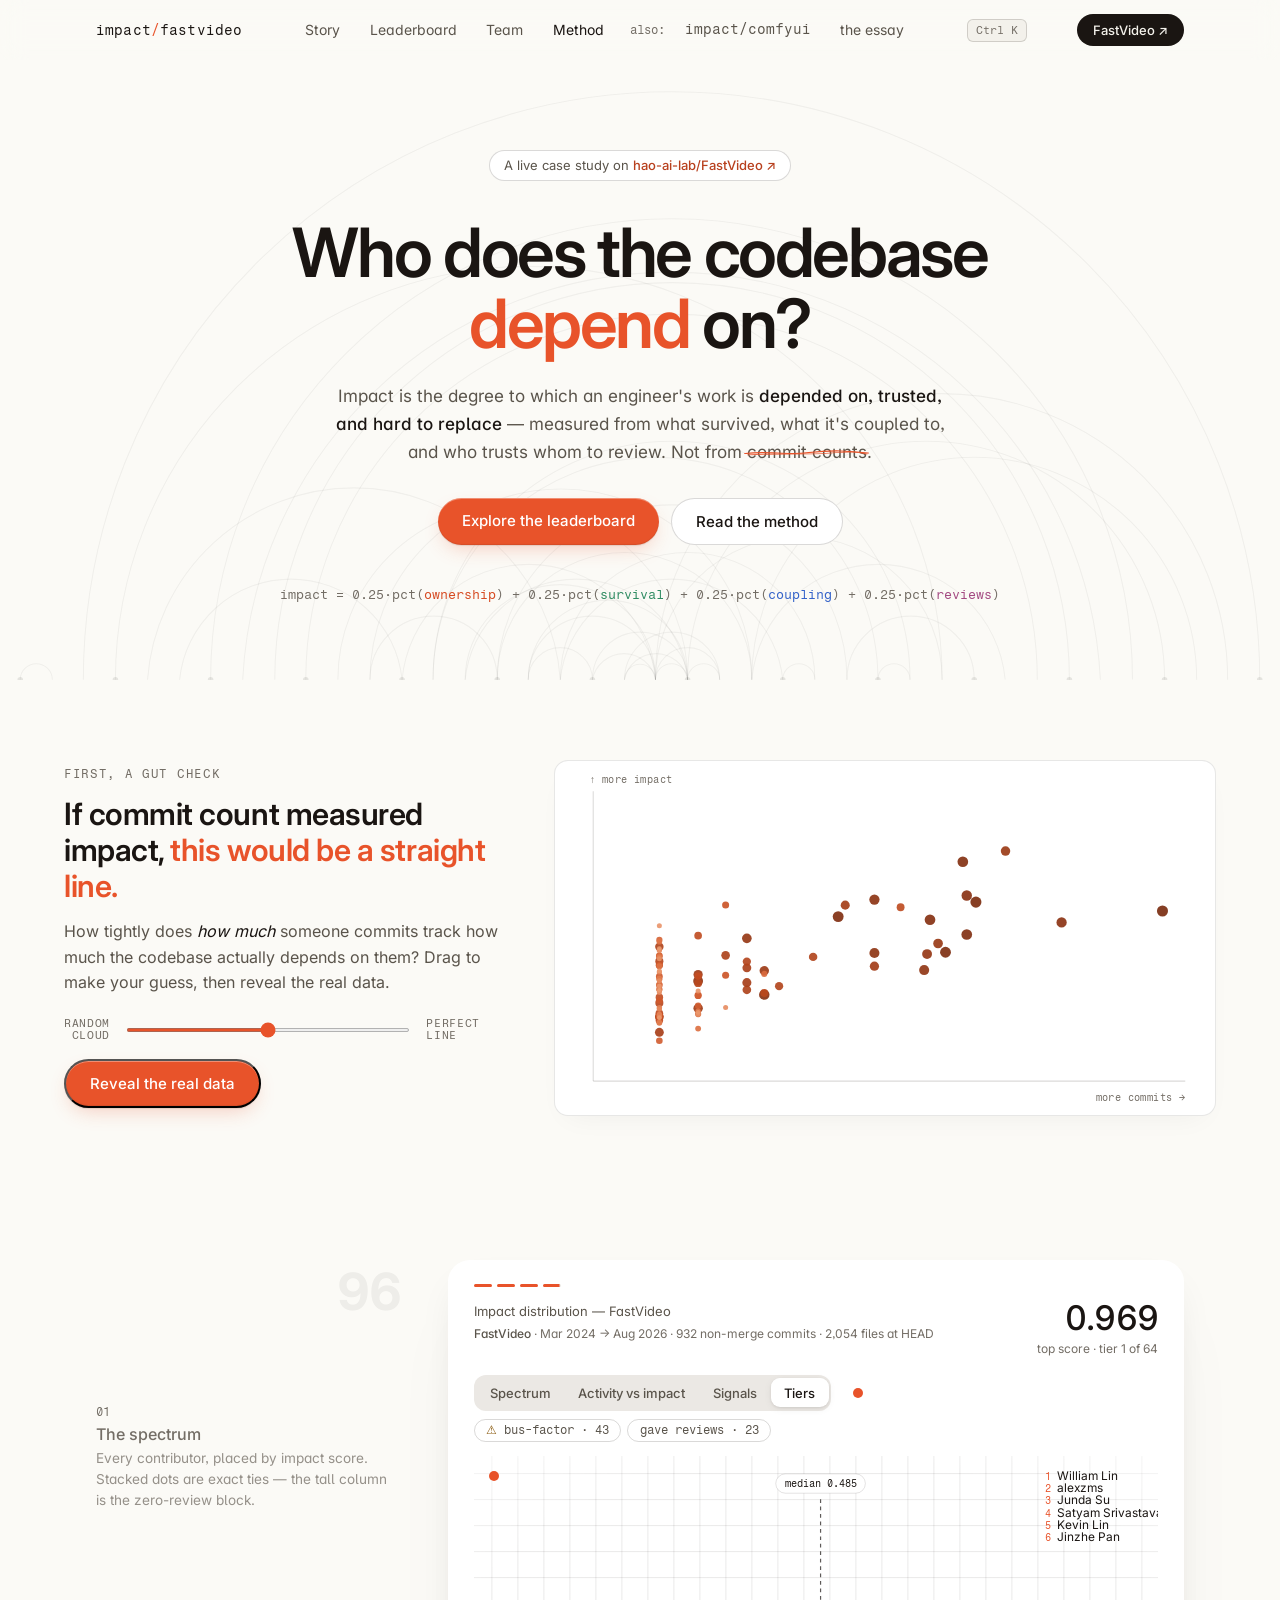
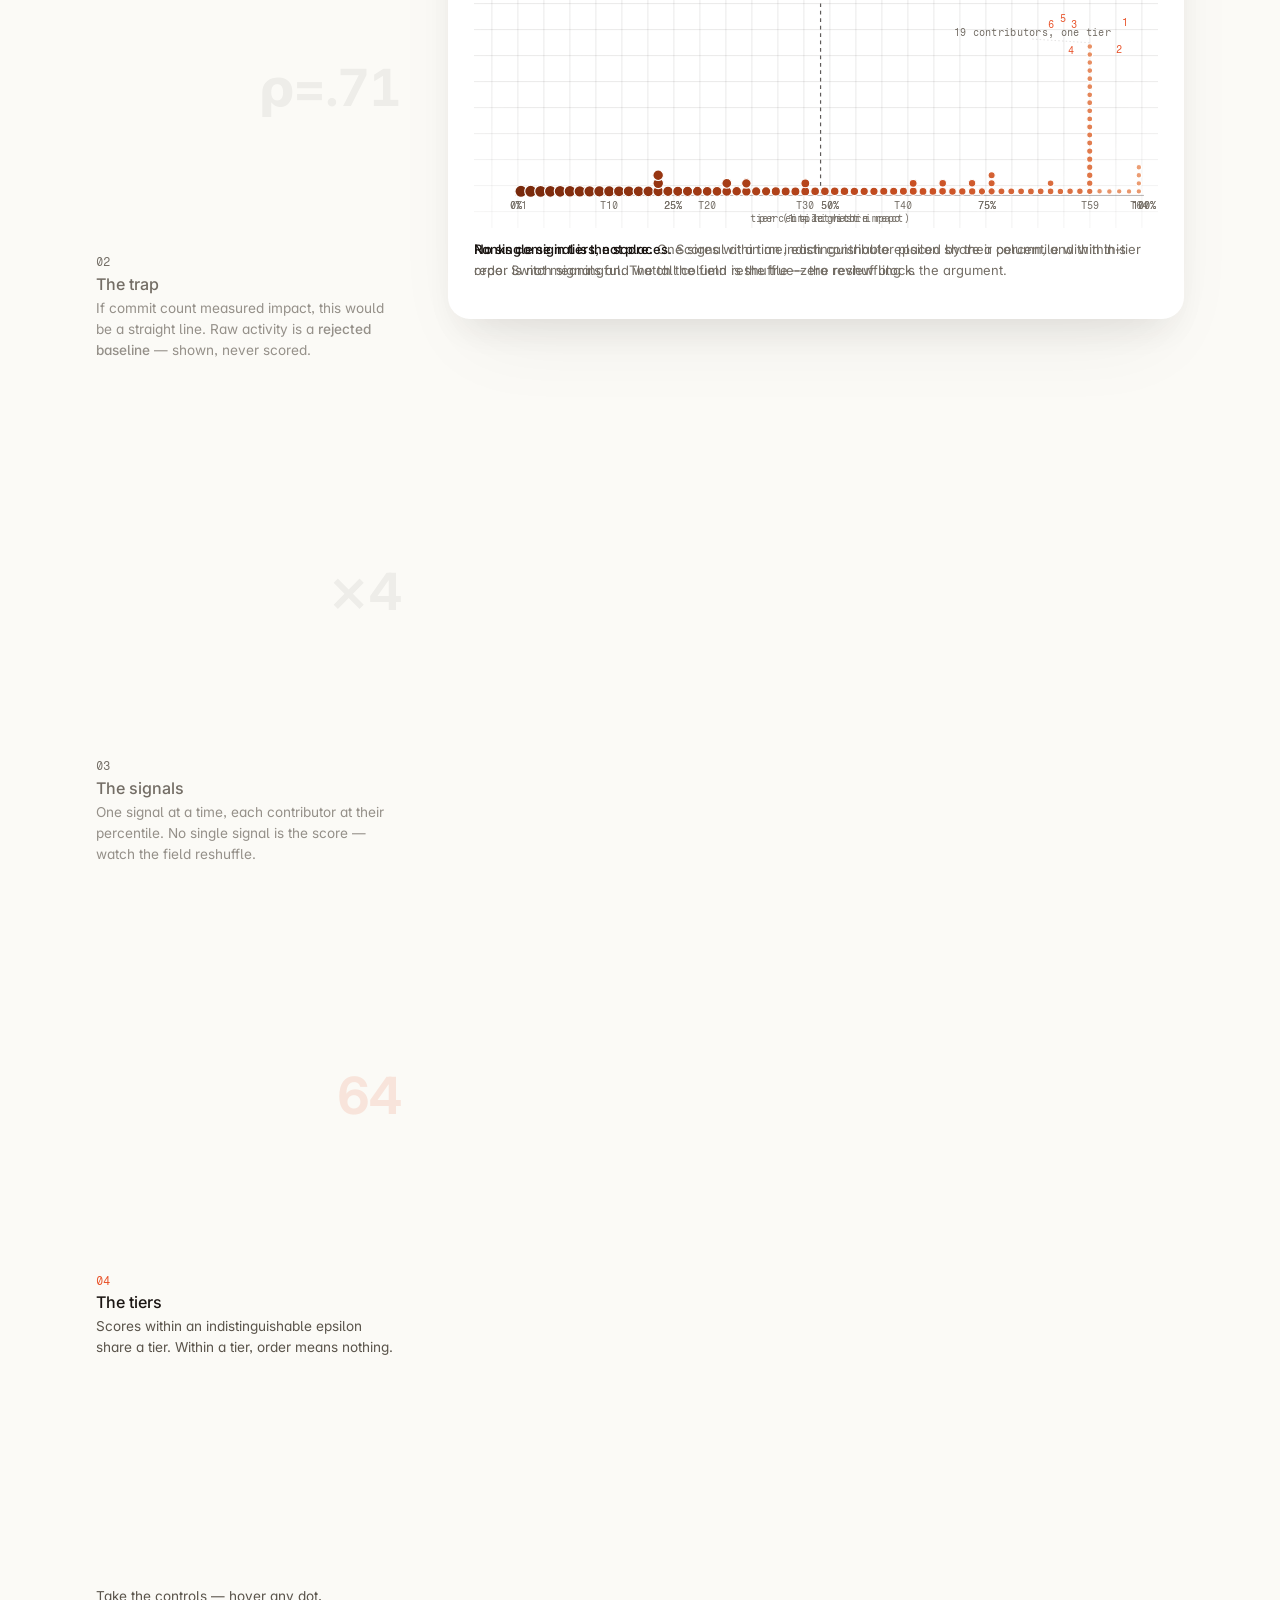
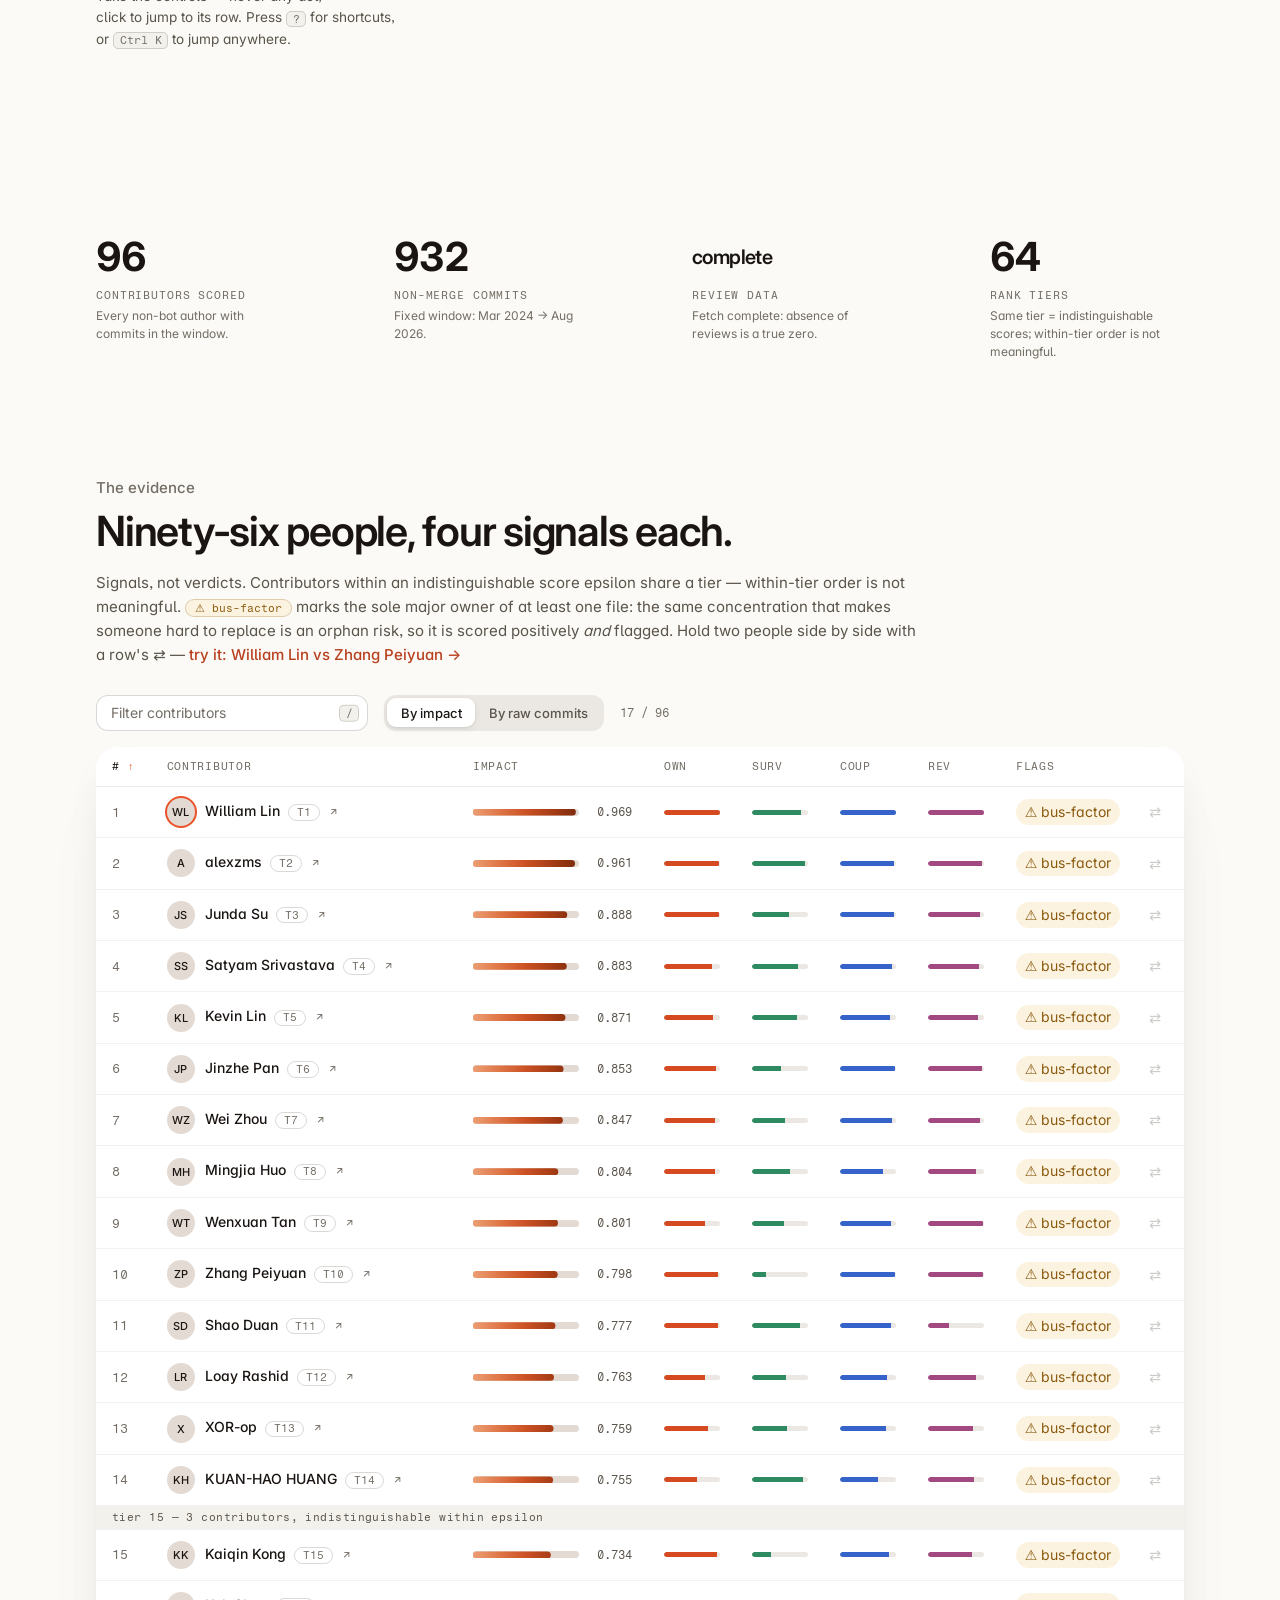
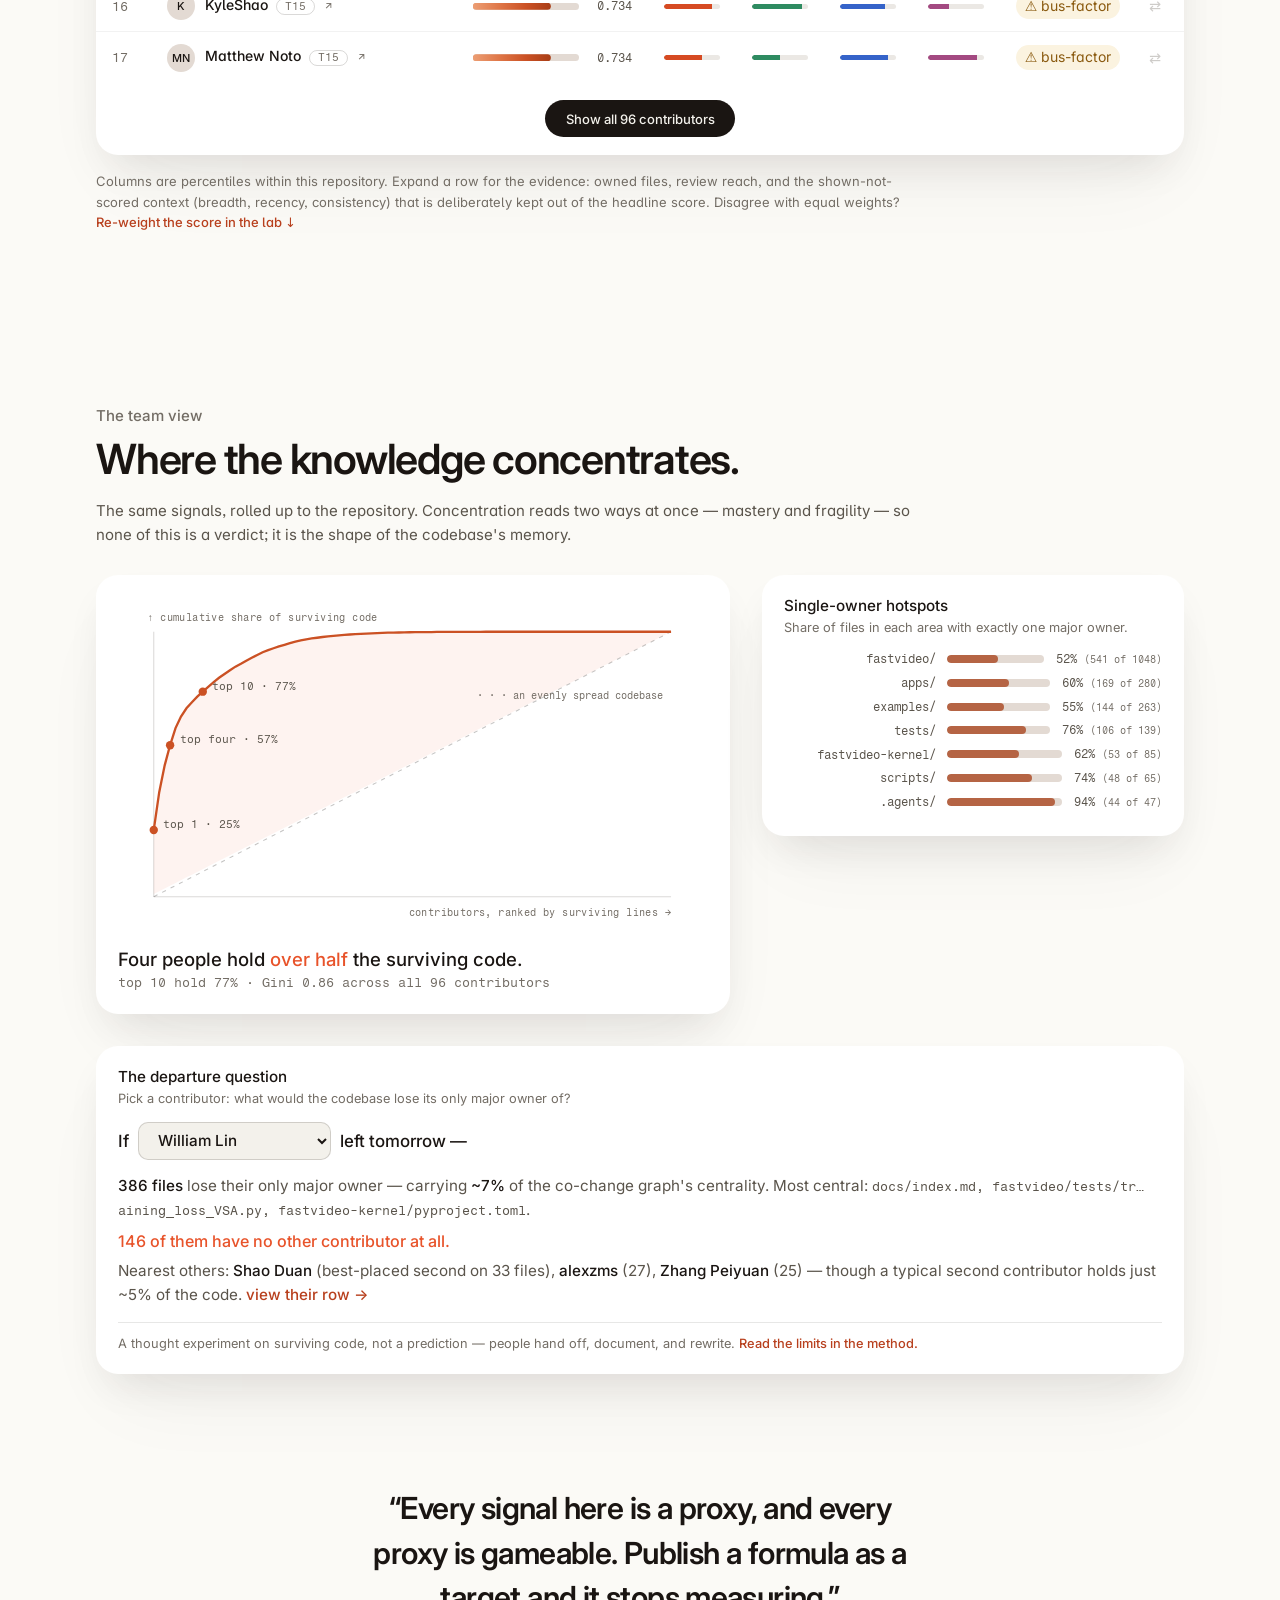
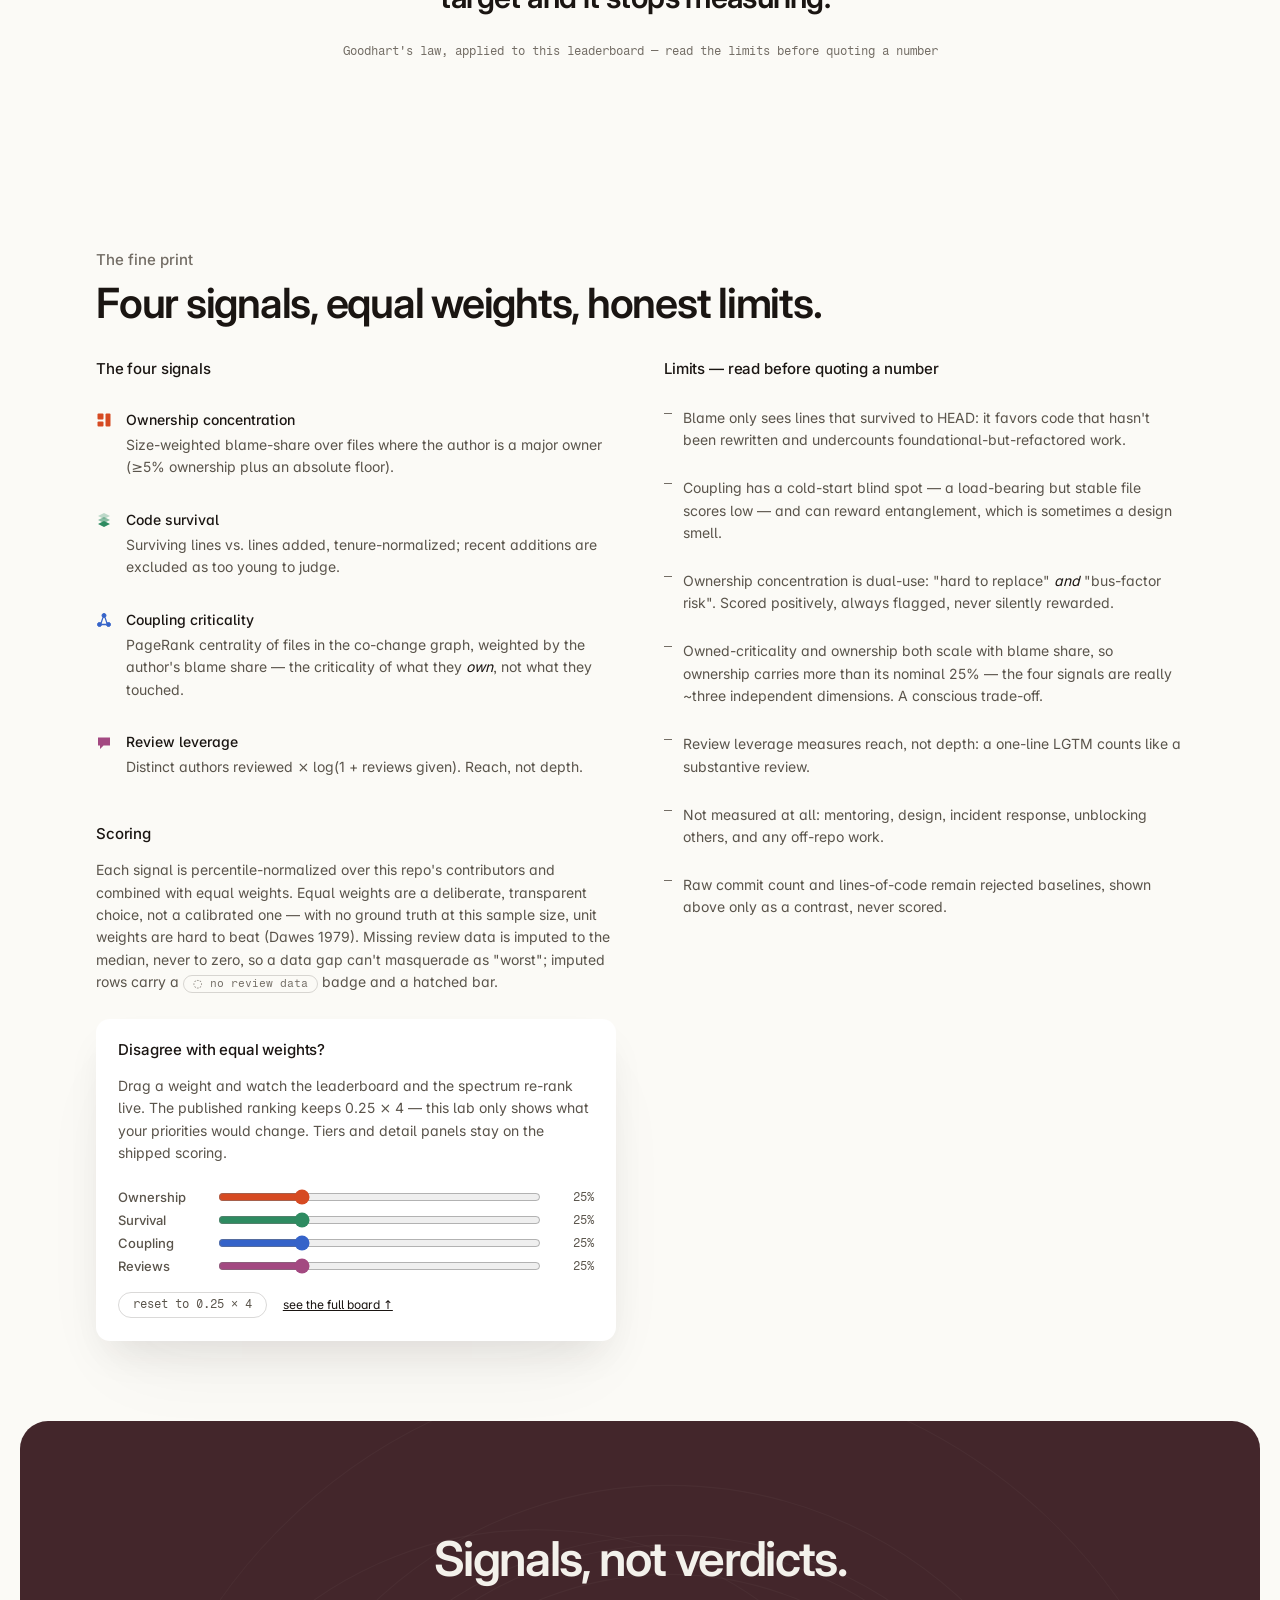
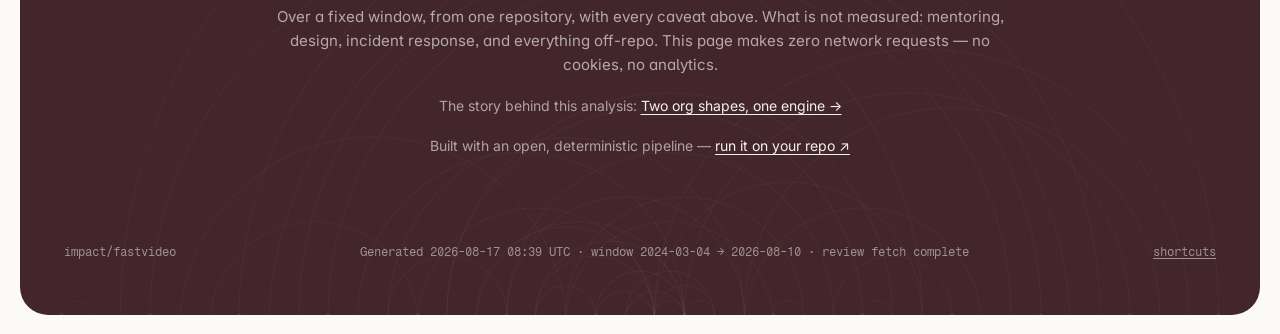
==== docs/index.html @ c4386c2b "chore: weekly data refresh (2026-08-17)" ====
<!doctype html>
<html lang="en">
<head>
<meta charset="utf-8">
<meta name="viewport" content="width=device-width, initial-scale=1">
<meta name="color-scheme" content="light">
<meta name="theme-color" content="#FCFCFC">
<meta name="description" content="Who does FastVideo depend on? An engineering-impact leaderboard built from code survival, ownership, co-change coupling, and review leverage — not commit counts.">
<meta property="og:title" content="Who does FastVideo depend on?">
<meta property="og:description" content="96 FastVideo contributors ranked by impact — what survived, what it's coupled to, and who trusts whom to review. Not commit counts.">
<meta property="og:type" content="website">
<meta property="og:image" content="https://sbui056.github.io/engineering-metrics/og.png">
<meta property="og:image:width" content="1200">
<meta property="og:image:height" content="630">
<meta name="twitter:card" content="summary_large_image">
<link rel="icon" href="data:image/svg+xml,%3Csvg xmlns='http://www.w3.org/2000/svg' viewBox='0 0 32 32'%3E%3Crect width='32' height='32' rx='7' fill='%23FCFCFC'/%3E%3Ccircle cx='10' cy='20' r='3' fill='%23EC9E74'/%3E%3Ccircle cx='17' cy='16' r='4' fill='%23CB5124'/%3E%3Ccircle cx='24' cy='11' r='5' fill='%2378290C'/%3E%3C/svg%3E">
<title>Engineering Impact — FastVideo</title>
<style>
/* ------------------------------------------------------------------ tokens
   Art direction: a warm paper-white measurement instrument with one hot color
   and an editorial voice. Every surface/shadow/chart value below is either
   measured from the reference (workweave.dev, extracted via computed styles)
   or validator-passed (dataviz validate_palette.js):
   - signal categorical set on #FFFFFF: #D64A22 / #2E8B61 / #3563C9 / #A34981
     (ALL PASS, all-pairs CVD >= 18)
   - impact ramp (ordinal) on #FFFFFF: #EC9E74 -> #DF7647 -> #CB5124 ->
     #A63C15 -> #78290C (ALL PASS)
   Vermilion #E8532A is brand/status-of-argument only (pop word, scribble,
   page CTA, >=18px text); body-size links use #B8401E (>=4.5:1).
   Amber-brown #8A5A0F on #FBF3E0 is the reserved bus-factor status - always
   icon + label, never a series color. */
:root {
  --paper: #FBFAF6;
  --cream: #F3F1EB;
  --tert: #EBE8E4;
  --putty: #E3DAD3;
  --peach: #FDEDE6;
  --card: #FFFFFF;
  --espresso: #43262B;
  --ink: #1A1512;
  --ink-2: #5A544B;
  --ink-3: #736D65; /* 4.53:1 on cream, 4.90 on paper — AA on every surface it sits on (hover rows included) */
  --hair: rgba(26, 21, 18, 0.10);
  --hair-2: rgba(26, 21, 18, 0.16);
  --gridline: rgba(26, 21, 18, 0.09);
  --verm: #E8532A;
  --verm-deep: #C94420;
  --link: #B8401E;
  --own: #D64A22;
  --surv: #2E8B61;
  --coup: #3563C9;
  --rev: #A34981;
  --ramp: linear-gradient(90deg, #EC9E74, #DF7647, #CB5124, #A63C15, #78290C);
  --warn-ink: #8A5A0F;
  --warn-bg: #FBF3E0;
  --warn-line: rgba(138, 90, 15, 0.25);
  --display: "Inter Display", "Inter", system-ui, -apple-system, "Segoe UI", sans-serif;
  --ui: "Inter", system-ui, -apple-system, "Segoe UI", sans-serif;
  --mono: "Fragment Mono", ui-monospace, "SF Mono", Menlo, Consolas, monospace;
  --card-shadow: rgba(42, 31, 26, 0.10) 0 20px 40px -12px,
                 rgba(42, 31, 26, 0.06) 0 40px 80px -24px;
  --nav-h: 3.75rem;
  /* two motion registers: --swift for micro (hover/tooltip, <=200ms ease-out),
     --ease-expo/--ease-spring for narrative (reveals, morphs, 0.5-1s) */
  --ease: cubic-bezier(0.22, 1, 0.36, 1);
  --ease-expo: cubic-bezier(0.16, 1, 0.3, 1);
  --ease-spring: cubic-bezier(0.25, 1, 0.5, 1);
  --swift: 200ms cubic-bezier(0, 0, 0.2, 1);
  --r-md: 12px;
  --r-lg: 14px;
  --r-xl: 22px;
  --r-2xl: 28px;
}

/* real spring for --ease-spring where linear() is supported (Chrome 113+,
   Firefox 112+, Safari 17.2+): one gentle overshoot (~4%), settled by 60%.
   Generated from a damped spring (zeta 0.72). The token upgrade must happen
   inside @supports — a linear() fallback chain through var() would fail at
   computed-value time and reset to `initial`, not the previous value. */
@supports (transition-timing-function: linear(0, 1)) {
  :root {
    --ease-spring: linear(0, 0.1531 5%, 0.4376 10%, 0.6982 15%, 0.8803 20%,
        0.9835 25%, 1.0283 30%, 1.0384 35%, 1.0322 40%, 1.0212 45%,
        1.0113 50%, 1.0044 55%, 1);
  }
}

*, *::before, *::after { box-sizing: border-box; }
html { scroll-behavior: smooth; background: var(--paper); }
body {
  margin: 0;
  background: var(--paper);
  color: var(--ink);
  font: 400 1rem/1.6 var(--ui);
  /* character variants (tail l, single-storey a, curved r): de-default-Inter voice */
  font-feature-settings: "cv05" 1, "cv11" 1, "ss03" 1;
  -webkit-font-smoothing: antialiased;
  text-rendering: optimizeLegibility;
}
h1, h2, h3 { margin: 0; }
a { color: inherit; }
::selection { background: var(--peach); color: var(--ink); }
.sr-only {
  position: absolute; width: 1px; height: 1px; padding: 0; margin: -1px;
  overflow: hidden; clip-path: inset(50%); white-space: nowrap;
}
:focus-visible { outline: 2px solid var(--verm); outline-offset: 2px; border-radius: 3px; }
.espresso :focus-visible { outline-color: var(--cream); }
section { scroll-margin-top: calc(var(--nav-h) + 1rem); }
.nowrap { white-space: nowrap; }
.num-data { font-variant-numeric: tabular-nums; }

.skip {
  position: absolute; left: 1rem; top: 0.75rem; z-index: 100;
  background: var(--ink); color: var(--cream); text-decoration: none;
  font: 500 0.8125rem var(--ui); padding: 0.5rem 1rem; border-radius: 99px;
  transform: translateY(-4.75rem); transition: transform var(--swift);
}
.skip:focus { transform: translateY(0); }
.noscript { max-width: 72rem; margin: 2rem auto; padding: 0 2rem; color: var(--ink-2); }

/* structure felt, not seen: no page frame, no section divider lines —
   separation is spacing alone. The page is one continuous sheet: a fixed
   full-viewport atmosphere (very large, very soft warm washes) sits behind
   everything, so the warmth flows through section boundaries instead of
   belonging to bands. */
body::before {
  content: ""; position: fixed; inset: 0; z-index: -1; pointer-events: none;
  background-image:
    radial-gradient(ellipse 90% 62% at 50% -8%,
      rgba(236, 158, 116, 0.12), rgba(236, 158, 116, 0.04) 52%, transparent 76%),
    radial-gradient(ellipse 70% 55% at 88% 62%,
      rgba(243, 241, 235, 0.85), transparent 70%),
    radial-gradient(ellipse 60% 45% at 6% 96%,
      rgba(227, 218, 211, 0.35), transparent 72%);
}
.nav-inner, .hero-inner, .story-grid, .cells, .section, .quote-inner, .espresso-inner {
  max-width: 72rem; margin: 0 auto;
}

/* reveal system: armed only when JS runs (html.js), killed by reduced motion */
html.js [data-reveal] {
  opacity: 0; transform: translateY(14px);
  transition: opacity 0.5s var(--ease-expo), transform 0.5s var(--ease-expo);
  transition-delay: var(--d, 0ms);
}
html.js [data-reveal].in { opacity: 1; transform: none; }
/* element was already deep in view when its reveal fired (fast scroll or an
   anchor jump): appear near-instantly instead of making the reader wait */
html.js [data-reveal].in-fast { transition-duration: 0.18s; transition-delay: 0ms; }

/* the footer's conversion line: the site links its own engine */
.espresso-run { margin: 1.1rem 0 0; font: 400 0.875rem/1.6 var(--ui); color: rgba(243, 241, 235, 0.62); }
.espresso-run a { color: var(--cream); text-decoration: underline; text-underline-offset: 3px; }
.espresso-run a:hover { color: #fff; }

/* ------------------------------------------------------------- prologue
   The guess beat: a compact gut-check between hero and story (6.7 demoted it
   from a full-screen gate — hero first). Lineless: no border, no wash of its
   own; it sits in the page atmosphere. Desktop is a two-column instrument
   panel (copy + controls left, chart right); phones stack copy → chart →
   controls so the Reveal always sits with the chart it drives. */
.prologue[hidden] { display: none; } /* display rule below must not defeat [hidden] */
.prologue { padding: 5rem 2rem 4rem; }
.prologue-inner {
  max-width: 72rem; margin: 0 auto;
  display: grid; grid-template-columns: minmax(19rem, 2fr) 3fr;
  grid-template-areas: "copy chart" "play chart";
  column-gap: 3rem; row-gap: 1.4rem; align-items: center;
}
.prologue-copy {
  grid-area: copy; align-self: end;
  display: flex; flex-direction: column; gap: 1rem;
}
.prologue-play {
  grid-area: play; align-self: start;
  display: flex; flex-direction: column; gap: 1rem; align-items: flex-start;
}
.prologue-kicker {
  margin: 0; font: 500 0.75rem/1 var(--mono);
  letter-spacing: 0.14em; text-transform: uppercase; color: var(--ink-3);
}
.prologue-title {
  margin: 0; max-width: 22ch;
  font: 600 clamp(1.6rem, 2.4vw, 2.15rem)/1.16 var(--display);
  letter-spacing: -0.015em; color: var(--ink);
}
.prologue-title-em { color: var(--verm); }
.prologue-q {
  margin: 0; max-width: 34rem;
  font: 400 1rem/1.6 var(--ui); color: var(--ink-2);
}
.prologue-q em { font-style: italic; color: var(--ink); }
.prologue-svg {
  grid-area: chart; width: 100%;
  background: var(--card); border: 1px solid var(--hair);
  border-radius: var(--r-lg); padding: 0.5rem 0.5rem 0.25rem;
  box-shadow: rgba(42, 31, 26, 0.06) 0 12px 28px -14px;
}
.prologue-svg svg { display: block; width: 100%; height: auto; }
.prologue-svg .prologue-axis { stroke: var(--hair-2); stroke-width: 1; }
.prologue-svg .prologue-axlab {
  fill: var(--ink-3); font: 500 10px var(--mono); letter-spacing: 0.04em;
}
.prologue-svg g.prologue-dot { transform: translate(0, 0); }
.prologue-svg.prologue-live g.prologue-dot {
  transition: transform 160ms var(--ease-spring);
}
.prologue-svg g.prologue-dot circle { opacity: 0.9; }
.prologue-controls[hidden] { display: none; }
.prologue-controls {
  display: flex; align-items: center; gap: 0.9rem;
  width: 100%; max-width: 26rem;
}
.prologue-controls.done { opacity: 0.5; }
.prologue-cap {
  flex: 0 0 auto; font: 500 0.6875rem/1.05 var(--mono);
  text-transform: uppercase; letter-spacing: 0.06em; color: var(--ink-3);
}
.prologue-cap-l { text-align: right; }
.prologue-cap-r { text-align: left; }
#prologue-range { flex: 1 1 auto; accent-color: var(--verm); height: 4px; cursor: pointer; }
.prologue-actions { margin-top: 0.1rem; }
/* .pill sets display:inline-block, which would defeat the [hidden] UA rule
   when the reveal button is dismissed — restore it explicitly */
#prologue-reveal[hidden] { display: none; }
.prologue-result[hidden] { display: none; }
.prologue-result {
  display: flex; flex-direction: column; align-items: flex-start; gap: 0.9rem;
  margin-top: 0.2rem; animation: prologue-fade 0.55s var(--ease-expo) both;
}
@keyframes prologue-fade {
  from { opacity: 0; transform: translateY(10px); }
  to { opacity: 1; transform: none; }
}
.prologue-readout { margin: 0; font: 500 1rem var(--mono); color: var(--ink); }
.prologue-verdict {
  margin: 0; max-width: 36rem;
  font: 400 1rem/1.62 var(--ui); color: var(--ink-2);
}
.prologue-verdict strong { color: var(--ink); font-weight: 600; }
/* under 64rem the panel stacks: copy → chart → play, centered */
@media (max-width: 64rem) {
  .prologue { padding: 3.5rem 1.25rem 3rem; }
  .prologue-inner {
    grid-template-columns: minmax(0, 1fr);
    grid-template-areas: "copy" "chart" "play";
    row-gap: 1.15rem;
  }
  .prologue-copy, .prologue-play { align-self: auto; align-items: center; text-align: center; }
  .prologue-result { align-items: center; text-align: center; }
  .prologue-controls { margin: 0 auto; max-width: 32rem; }
}
@media (max-width: 560px) {
  .prologue-cap { display: none; } /* the slider alone reads fine on phones */
}

/* ------------------------------------------------------- scroll progress
   Hairline reading gauge pinned above the nav. Scroll-linked, not animated:
   CSS scroll-timeline where supported, the app.js fallback elsewhere
   (Firefox stable still flags scroll-driven animations). Invisible at
   scaleX(0) under no-JS + no-support, under reduced motion (convention:
   scroll-scrubbed effects switch off), and in print. */
.scroll-progress {
  position: fixed; top: 0; left: 0; right: 0; height: 2px;
  z-index: 41; pointer-events: none;
}
.scroll-progress i {
  display: block; height: 100%; background: var(--verm);
  transform: scaleX(0); transform-origin: 0 50%;
}
@media (prefers-reduced-motion: no-preference) {
  @supports (animation-timeline: scroll()) {
    .scroll-progress i {
      animation: sp-grow linear both;
      animation-timeline: scroll(root);
    }
  }
}
@keyframes sp-grow { from { transform: scaleX(0); } to { transform: scaleX(1); } }

/* ------------------------------------------------------------------- nav */
.nav {
  position: sticky; top: 0; z-index: 40;
  background: rgba(251, 250, 246, 0.82);
  backdrop-filter: blur(12px);
  -webkit-backdrop-filter: blur(12px);
  /* flat nav (Claude/Clay): no border — elevation arrives only on scroll */
  transition: box-shadow 0.25s var(--ease);
}
/* hairline lives in the shadow, not a border — a real border would add 1px
   of nav height mid-scroll and shift everything below it */
.nav.scrolled {
  box-shadow: 0 1px 0 var(--hair),
              rgba(42, 31, 26, 0.07) 0 6px 16px -8px;
}
.nav-inner {
  padding: 0 2rem; height: var(--nav-h);
  display: flex; align-items: center; justify-content: space-between; gap: 1rem;
}
.wordmark {
  font: 400 0.875rem var(--mono); color: var(--ink);
  text-decoration: none; letter-spacing: 0.01em;
}
.wordmark-sep { color: var(--verm); }
.nav-links { display: flex; gap: 0.25rem; align-items: center; }
/* sibling deployments of the same engine ("also: impact/<repo>") */
.nav-sib-wrap {
  font: 500 0.72rem var(--mono); color: var(--ink-3);
  margin-left: 0.6rem; white-space: nowrap;
}
.nav-sib { color: var(--link); text-decoration: none; }
.nav-sib:hover { text-decoration: underline; }
.nav-links a {
  font-size: 0.875rem; color: var(--ink-2); text-decoration: none;
  padding: 0.4rem 0.8rem; border-radius: 99px;
  transition: color var(--swift), background-color var(--swift);
}
.nav-links a:hover { color: var(--ink); background: var(--cream); }
.nav-links a.active { color: var(--ink); }
/* the nav recedes once the page is moving: secondary links dim so content
   leads; hover and the scroll-spy active state restore full ink */
.nav.scrolled .nav-links a { color: var(--ink-3); }
.nav.scrolled .nav-links a:hover,
.nav.scrolled .nav-links a:focus-visible,
.nav.scrolled .nav-links a.active { color: var(--ink); }
.nav-pill {
  font: 500 0.8125rem var(--ui); color: var(--cream); background: var(--ink);
  text-decoration: none; border-radius: 99px; padding: 0.5rem 1rem;
  transition: transform var(--swift), background-color var(--swift);
}
.nav-pill:hover { background: #000; transform: translateY(-1px); }
.nav-pill:active { transform: translateY(0) scale(0.98); }
/* command-palette affordance (unhidden by JS, which also sets ⌘K vs Ctrl K) */
.nav-kbd {
  all: unset; box-sizing: border-box; cursor: pointer; flex-shrink: 0;
  font: 400 0.6875rem var(--mono); color: var(--ink-3);
  border: 1px solid var(--hair-2); border-radius: 6px;
  background: var(--cream); padding: 0.25rem 0.5rem;
  transition: color var(--swift), border-color var(--swift), transform var(--swift);
}
.nav-kbd:hover { color: var(--ink); border-color: var(--ink-3); }
.nav-kbd:active { transform: scale(0.96); }
.nav-kbd:focus-visible { outline: 2px solid var(--verm); outline-offset: 2px; }
.nav-kbd[hidden] { display: none; }

/* ------------------------------------------------------------------ hero */
.hero { position: relative; overflow: hidden; }
.hero-arcs {
  position: absolute; inset: 0; width: 100%; height: 100%;
  color: var(--ink); opacity: 0.8; pointer-events: none;
}
/* the guilloche draws itself: pathLength=1 set at build, staggered per path */
@keyframes arc-draw { to { stroke-dashoffset: 0; } }
.hero-arcs path, .espresso-arcs path {
  stroke-dasharray: 1; stroke-dashoffset: 1;
  animation: arc-draw 1.6s var(--ease) forwards;
  animation-delay: calc(var(--i, 0) * 45ms);
}
/* the finale: with JS, the footer arcs are scrubbed by scroll — the co-change
   graph converges as "Signals, not verdicts" enters (finaleScrub in app.js;
   CSS animation-timeline was tried and freezes at its range end in Chrome,
   so the scrub is a rAF handler). Without JS, the time-based draw stays. */
html.js .espresso-arcs path { animation: none; }
.hero-inner {
  position: relative; text-align: center;
  padding: clamp(4rem, 10svh, 6.5rem) 2rem 4.5rem;
}
.announce {
  display: inline-flex; align-items: center;
  font: 400 0.8125rem var(--ui); color: var(--ink-2); text-decoration: none;
  background: var(--card); border: 1px solid var(--hair-2); border-radius: 99px;
  padding: 0.4rem 0.9rem; margin-bottom: 2.25rem;
  transition: border-color var(--swift), transform var(--swift);
}
.announce b { color: var(--link); font-weight: 500; }
.announce:hover { border-color: var(--verm); transform: translateY(-1px); }
h1 {
  font: 600 clamp(2.7rem, 5.8vw, 4.25rem)/1.04 var(--display);
  letter-spacing: -0.035em; max-width: 19ch; margin: 0 auto;
}
h1 em { font-style: normal; color: var(--verm); }
.hero-sub {
  max-width: 39rem; margin: 1.5rem auto 0;
  font-size: 1.0625rem; line-height: 1.65; color: var(--ink-2);
}
.hero-sub strong { color: var(--ink); font-weight: 500; }
.strike { position: relative; white-space: nowrap; }
/* the scribble band is sized so its strokes (y 6–16 of the 0–20 viewBox)
   cross the x-height middle — a strike-through, not a botched underline */
.strike svg { position: absolute; left: -3%; top: 30%; width: 106%; height: 46%; overflow: visible; }
.strike path {
  fill: none; stroke: var(--verm); stroke-linecap: round;
}
.strike-a { stroke-width: 2.4; }
.strike-b { stroke-width: 1.8; opacity: 0.85; }
html.js .strike path {
  stroke-dasharray: 120; stroke-dashoffset: 120;
  transition: stroke-dashoffset 0.6s var(--ease) 0.5s;
}
html.js .in .strike path, html.js .strike.drawn path { stroke-dashoffset: 0; }
.hero-ctas { display: flex; gap: 0.75rem; justify-content: center; margin-top: 2rem; }
.pill {
  display: inline-block; font: 500 0.9375rem var(--ui); text-decoration: none;
  border-radius: 99px; padding: 0.8rem 1.5rem;
  transition: transform var(--swift), background-color var(--swift), border-color var(--swift);
}
.pill:hover { transform: translateY(-1px); }
.pill:active { transform: translateY(0) scale(0.97); }
/* tactile light model (Cursor recipe): top highlight + tinted ambient + contact */
.pill-verm {
  background: var(--verm); color: #fff;
  box-shadow: inset 0 1px rgba(255, 255, 255, 0.34),
              inset 0 -1px 1px rgba(0, 0, 0, 0.08),
              rgba(232, 83, 42, 0.28) 0 8px 20px -6px,
              rgba(26, 21, 18, 0.10) 0 1px 1px;
}
.pill-verm:hover { background: var(--verm-deep); }
.pill-white { background: var(--card); color: var(--ink); border: 1px solid var(--hair-2); }
.pill-white:hover { border-color: var(--ink-3); }
.pill-ink { background: var(--ink); color: var(--cream); border: none; cursor: pointer; }
.pill-ink:hover { background: #000; }
.formula {
  margin: 2.5rem 0 0; font: 400 0.8125rem/1.6 var(--mono); color: var(--ink-3);
  overflow-x: auto; white-space: nowrap; padding-bottom: 2px;
}
.f-own { color: var(--own); } .f-surv { color: var(--surv); }
.f-coup { color: var(--coup); } .f-rev { color: var(--rev); }

/* ------------------------------------------------- story: rail + chart card */
.story-grid {
  display: grid; grid-template-columns: 19rem minmax(0, 1fr);
  gap: 3rem; padding: 5rem 2rem 6rem; align-items: start;
}
.story-rail { position: relative; }
/* desktop scrollytelling: the card sticks while tall steps scroll past */
@media (min-width: 56.0625rem) {
  .card.field { position: sticky; top: calc(var(--nav-h) + 1.25rem); }
  .story-rail .step {
    min-height: 56svh; display: flex; flex-direction: column; justify-content: center;
  }
  .story-rail .step:first-child { min-height: 44svh; }
  .story-rail .step:last-child { min-height: 48svh; }
  .explore-note { padding-bottom: 3rem; }
}
/* the gauge: dashes fill continuously with story scroll progress (inline
   --fill from the scrollBus); .on is the discrete/reduced-motion fallback */
.progress { display: flex; gap: 5px; margin-bottom: 0.9rem; }
.progress i {
  width: 18px; height: 3px; border-radius: 2px;
  background-color: var(--tert);
  background-image: linear-gradient(var(--verm), var(--verm));
  background-repeat: no-repeat;
  background-size: calc(var(--fill, 0) * 100%) 100%;
}
.progress i.on { --fill: 1; }
.step { padding: 1.1rem 0; position: relative; }
/* type-as-form: each step's one number, oversized and ghosted (Wrapped grammar) */
.step::before {
  content: attr(data-ghost); position: absolute; right: 0; top: 0.4rem;
  font: 700 3.2rem/1 var(--display); letter-spacing: -0.03em;
  color: rgba(26, 21, 18, 0.055); pointer-events: none;
  font-variant-numeric: tabular-nums;
  transition: color 0.4s var(--ease);
}
.step.active::before { color: rgba(232, 83, 42, 0.13); }
.step .n { font: 400 0.75rem var(--mono); color: var(--ink-3); transition: color 0.3s var(--ease); }
.step h3 {
  font: 500 1rem var(--ui); margin: 0.3rem 0 0.25rem; color: var(--ink-3);
  transition: color 0.3s var(--ease);
}
/* deliberate sub-AA at rest (axe: color-contrast): inactive steps are
   de-emphasized context; the step you're reading is .on at full contrast */
.step p { font-size: 0.85rem; line-height: 1.55; color: var(--ink-3); margin: 0; opacity: 0.75; transition: opacity 0.3s var(--ease), color 0.3s var(--ease); }
.step.active .n { color: var(--verm); }
.step.active h3 { color: var(--ink); }
.step.active p { color: var(--ink-2); opacity: 1; }
.step strong { font-weight: 500; }
.explore-note { font-size: 0.85rem; color: var(--ink-2); padding-top: 1.1rem; margin: 0; }

.card {
  margin: 0; background: var(--card);
  border-radius: var(--r-xl);
  box-shadow: var(--card-shadow);
  padding: 1.5rem 1.6rem 1.1rem;
}
.cardhead { display: flex; justify-content: space-between; align-items: flex-start; gap: 1rem; margin-bottom: 0.9rem; }
.cardhead .t { font-size: 0.8125rem; color: var(--ink-2); }
.cardhead .t small { display: block; font-size: 0.75rem; color: var(--ink-3); margin-top: 2px; }
.cardhead .t small strong { color: var(--ink-2); font-weight: 500; }
.stat { text-align: right; flex-shrink: 0; }
.stat .v {
  font: 500 2.125rem/1 var(--ui); letter-spacing: -0.02em;
  font-variant-numeric: tabular-nums;
}
.stat small { font-size: 0.75rem; color: var(--ink-3); }
/* the one odometer: per-digit columns roll behind a 1em clip */
.odo-d {
  display: inline-block; overflow: hidden;
  height: 1em; line-height: 1; vertical-align: bottom;
}
.odo-col {
  display: flex; flex-direction: column;
  transition: transform 0.5s var(--ease-expo) calc(var(--od, 0) * 70ms);
}
.odo-n { display: block; height: 1em; line-height: 1; }
.odo-static { display: inline-block; vertical-align: bottom; line-height: 1; }

.field-controls {
  position: relative; /* anchors the keyboard-hint beacon tip (.tip-controls) */
  display: flex; align-items: center; flex-wrap: wrap;
  gap: 0.5rem 0.9rem; margin-bottom: 0.9rem;
}
.seg {
  position: relative;
  display: inline-flex; padding: 3px;
  background: var(--tert); border-radius: var(--r-md);
}
.seg[hidden] { display: none; } /* display rule above would defeat [hidden] */
/* the sliding thumb (JS keeps it under the checked button) */
.seg-thumb {
  position: absolute; top: 3px; bottom: 3px; left: 0; width: 0;
  background: var(--card); border-radius: 9px;
  box-shadow: inset 0 1px rgba(255, 255, 255, 0.6),
              rgba(26, 21, 18, 0.10) 0 1px 3px,
              rgba(26, 21, 18, 0.06) 0 2px 8px;
  transition: transform 350ms var(--ease-spring), width 350ms var(--ease-spring),
              opacity var(--swift);
  will-change: transform;
}
.seg button {
  all: unset; box-sizing: border-box; cursor: pointer;
  position: relative; z-index: 1;
  font: 500 0.8125rem var(--ui); color: var(--ink-2);
  padding: 0.42rem 0.85rem; border-radius: 9px;
  transition: color var(--swift);
}
.seg button:hover { color: var(--ink); }
.seg button:focus-visible { outline: 2px solid var(--verm); outline-offset: -2px; }
.seg button[aria-checked="true"] { color: var(--ink); }
.seg-sub { background: transparent; padding: 0; gap: 2px; }
.seg-sub button { font-size: 0.75rem; padding: 0.3rem 0.6rem; border-radius: 99px; }
.seg-sub .seg-thumb {
  top: 0; bottom: 0; border-radius: 99px;
  box-shadow: inset 0 0 0 1px var(--hair-2);
}
.field-filters { display: inline-flex; gap: 0.4rem; }
.chip-toggle {
  all: unset; box-sizing: border-box; cursor: pointer;
  font: 400 0.71875rem var(--mono); color: var(--ink-2);
  border: 1px solid var(--hair-2); border-radius: 99px; padding: 0.22rem 0.7rem;
  transition: color var(--swift), border-color var(--swift), background-color var(--swift);
}
.chip-toggle:hover { background: var(--cream); color: var(--ink); }
.chip-toggle:active { transform: scale(0.97); }
.chip-toggle:focus-visible { outline: 2px solid var(--verm); outline-offset: 2px; }
.chip-toggle[aria-pressed="true"] {
  color: var(--ink); border-color: var(--verm); background: var(--peach);
}
.chip-toggle .warn-glyph { color: var(--warn-ink); }
.warn-glyph.glyph-low { display: inline-block; transform: translateY(0.08em); } /* ◌ optical center */
.field-count { font: 400 0.75rem var(--mono); color: var(--ink-3); margin-left: auto; }

/* the plot: graph paper that dissolves toward the edges (mask, no frame) */
.field-stage {
  position: relative; border-radius: var(--r-lg); overflow: hidden;
}
.field-stage::before {
  content: ""; position: absolute; inset: 0; pointer-events: none;
  background-image:
    linear-gradient(var(--gridline) 1px, transparent 1px),
    linear-gradient(90deg, var(--gridline) 1px, transparent 1px);
  background-size: 26px 26px; background-position: center;
  -webkit-mask-image: radial-gradient(ellipse 92% 88% at 50% 46%, #000 52%, transparent 98%);
  mask-image: radial-gradient(ellipse 92% 88% at 50% 46%, #000 52%, transparent 98%);
}
#field-svg { position: relative; }
#field-svg svg { display: block; width: 100%; height: auto; }
.pt { transition: opacity 0.18s var(--ease); }
.pt.dim { opacity: 0.14; }
.axis-layer { transition: opacity 0.18s var(--ease); }
.axis-layer.axis-hidden { opacity: 0; pointer-events: none; }
/* captions stack in one grid cell (tallest reserves the height, so steps
   never shift layout) and crossfade via .cap-on; the field morphs smoothly
   beneath them, so a display snap would clash. No-JS keeps the template's
   hidden attributes and renders the one visible caption in normal flow. */
html.js .field-caption { display: grid; }
html.js .field-caption p {
  grid-area: 1 / 1; opacity: 0; pointer-events: none;
  transition: opacity 0.35s var(--ease);
}
html.js .field-caption p.cap-on { opacity: 1; pointer-events: auto; }
.field-caption p {
  font-size: 0.8125rem; color: var(--ink-3); margin: 0.65rem 0 0; max-width: 52rem;
}
.field-caption strong { color: var(--ink-2); font-weight: 500; }
.field-caption .claim { color: var(--ink); font-weight: 600; } /* claim-first captions */

/* ----------------------------------------------------------- stat cells
   borderless numbers row (PostHog/Claude color-block style) — no rules at
   all; the numbers float on the continuous sheet */
.cells {
  display: grid; grid-template-columns: repeat(4, 1fr);
  gap: 0 2.5rem;
}
.tile { padding: 2.4rem 2rem 2.3rem; min-width: 0; }
.tile-value {
  font: 700 2.5rem/1.2 var(--display); letter-spacing: -0.03em; color: var(--ink);
  font-variant-numeric: tabular-nums;
}
.tile-value.small { font-size: 1.25rem; font-weight: 600; line-height: 2.4; }
.tile-label {
  font: 400 0.6875rem var(--mono); color: var(--ink-3);
  text-transform: uppercase; letter-spacing: 0.08em; margin-top: 0.5rem;
}
.tile-sub { font-size: 0.75rem; color: var(--ink-3); margin-top: 0.3rem; line-height: 1.5; }

/* -------------------------------------------------------------- sections */
.section { padding: 5rem 2rem 0; }
.eyebrow { font: 500 0.9375rem var(--ui); color: var(--ink-3); margin: 0 0 0.75rem; }
h2 {
  font: 600 clamp(1.9rem, 3.4vw, 2.6rem)/1.1 var(--display); letter-spacing: -0.03em;
}
.section-sub { max-width: 52rem; margin: 1rem 0 1.75rem; font-size: 0.9375rem; color: var(--ink-2); }
.footnote { font-size: 0.8125rem; color: var(--ink-3); max-width: 52rem; padding-bottom: 5rem; margin-top: 1rem; }
/* contextual pointers to the buried features (compare, the mixer lab) */
.pointer-link { color: var(--link); font-weight: 500; text-decoration: none; white-space: nowrap; }
.pointer-link:hover { text-decoration: underline; }

/* ----------------------------------------------------------------- table */
.table-tools { display: flex; align-items: center; flex-wrap: wrap; gap: 0.75rem 1rem; margin-bottom: 1rem; }
.search-wrap { position: relative; }
#search {
  width: 17rem; max-width: 100%;
  background: var(--card); color: var(--ink);
  border: 1px solid var(--hair-2); border-radius: var(--r-md);
  padding: 0.55rem 2.2rem 0.55rem 0.9rem; font: 400 0.875rem var(--ui);
  transition: border-color var(--swift);
}
#search::placeholder { color: var(--ink-3); }
#search:focus { border-color: var(--verm); outline: none; }
.search-wrap kbd {
  position: absolute; right: 0.55rem; top: 50%; transform: translateY(-50%);
  font: 400 0.6875rem var(--mono); color: var(--ink-3);
  border: 1px solid var(--hair-2); border-radius: 5px; padding: 0.05rem 0.35rem;
  background: var(--cream);
}
.table-tools-note { font: 400 0.75rem var(--mono); color: var(--ink-3); }
/* modified-state flag: visible whenever the mixer lab owns the board order */
.mix-flag { font: 400 0.71875rem var(--mono); color: var(--verm); }
.mix-flag[hidden] { display: none; }

/* under custom weights the shipped spectrum annotations would lie:
   the median chip and the shipped-rank callouts hide until reset */
.mix-bent .median-line, .mix-bent .median-chip-box, .mix-bent .median-chip-text,
.mix-bent .callout-rank, .mix-bent .callout-name { display: none; }

/* ------------------------------------------------------ weight-mixer lab */
.mixer {
  margin-top: 1.6rem; padding: 1.3rem 1.4rem 1.4rem;
  background: var(--card); border-radius: var(--r-lg);
  box-shadow: var(--card-shadow);
}
.mixer h3 { margin-top: 0; }
.mixer-cap { font-size: 0.8125rem; color: var(--ink-2); margin: 0.4rem 0 0.9rem; }
.mix-row {
  display: grid; grid-template-columns: 5.5rem 1fr 2.6rem;
  gap: 0.7rem; align-items: center; margin-top: 0.45rem;
}
.mix-lbl { font: 500 0.8125rem var(--ui); color: var(--ink-2); }
.mix-row input[type="range"] { width: 100%; margin: 0; } /* accent-color set per signal in JS */
.mix-row input[type="range"]:focus-visible { outline: 2px solid var(--verm); outline-offset: 3px; }
.mix-val {
  font: 400 0.75rem var(--mono); color: var(--ink-2);
  text-align: right; font-variant-numeric: tabular-nums;
}
.mix-top { list-style: none; counter-reset: mixrank; margin: 1rem 0 0; padding: 0.75rem 0 0; }
.mix-top:empty { display: none; }
.mix-top li {
  display: flex; align-items: baseline; gap: 0.6rem;
  font-size: 0.8125rem; padding: 0.22rem 0;
}
.mix-top li::before {
  counter-increment: mixrank; content: counter(mixrank);
  font: 400 0.71875rem var(--mono); color: var(--ink-3); width: 0.9rem;
}
.mix-top b {
  font-weight: 500; color: var(--ink); flex: 1; min-width: 0;
  overflow: hidden; text-overflow: ellipsis; white-space: nowrap;
}
.mix-top .mix-score { font: 400 0.71875rem var(--mono); color: var(--ink-3); white-space: nowrap; }
.mixer-foot { display: flex; flex-wrap: wrap; align-items: center; gap: 0.7rem 1rem; margin-top: 1.1rem; }
.mixer-foot button {
  all: unset; cursor: pointer; white-space: nowrap;
  font: 400 0.75rem var(--mono); color: var(--ink-2);
  border: 1px solid var(--hair-2); border-radius: 99px; padding: 0.3rem 0.85rem;
  transition: color var(--swift), border-color var(--swift);
}
.mixer-foot button:hover { color: var(--ink); border-color: var(--ink-3); }
.mixer-foot button:focus-visible { outline: 2px solid var(--verm); outline-offset: 2px; }
.mixer-foot button:active { transform: scale(0.97); }
.mixer-jump { font-size: 0.75rem; white-space: nowrap; }

.board-card {
  background: var(--card); border-radius: var(--r-xl);
  box-shadow: var(--card-shadow);
  /* clip, not hidden: overflow:hidden is a scroll container and silently
     kills the sticky thead/tier labels inside */
  overflow: clip;
}
/* below 68rem the table scrolls horizontally (paper-fade masks say "more
   columns"); at >=68rem it fits, the wrapper stops clipping, and the sticky
   header + tier labels can actually pin (overflow-x:auto silently disables
   vertical stickiness — measured, it never worked before) */
.table-wrap {
  overflow-x: auto;
  background:
    linear-gradient(90deg, var(--card) 35%, rgba(255, 255, 255, 0)) left center,
    linear-gradient(270deg, var(--card) 35%, rgba(255, 255, 255, 0)) right center,
    linear-gradient(90deg, rgba(26, 21, 18, 0.07), rgba(26, 21, 18, 0)) left center,
    linear-gradient(270deg, rgba(26, 21, 18, 0.07), rgba(26, 21, 18, 0)) right center;
  background-size: 32px 100%, 32px 100%, 12px 100%, 12px 100%;
  background-repeat: no-repeat;
  background-attachment: local, local, scroll, scroll;
}
@media (min-width: 68rem) {
  .table-wrap { overflow-x: visible; background: none; }
  tr.tier-row td {
    position: sticky; top: calc(var(--nav-h) + 2.55rem); z-index: 1;
  }
}
.board { width: 100%; border-collapse: collapse; font-size: 0.875rem; }
.board thead th {
  position: sticky; top: var(--nav-h); z-index: 2;
  background: var(--card);
  border-bottom: 1px solid rgba(26, 21, 18, 0.09);
  padding: 0; text-align: left;
}
/* state feedback while actually pinned (Chrome/Edge 133+; degrades to nothing) */
@supports (container-type: scroll-state) {
  .board thead th { container-type: scroll-state; }
  @container scroll-state(stuck: top) {
    .board thead th button, .board thead th.w-flags {
      box-shadow: 0 10px 12px -10px rgba(26, 21, 18, 0.22);
    }
  }
}
.board thead th button {
  all: unset; box-sizing: border-box; display: block; width: 100%;
  white-space: nowrap; /* the sort arrow must not wrap under "#" */
  padding: 0.8rem 1rem;
  font: 500 0.65625rem var(--mono); letter-spacing: 0.07em; text-transform: uppercase;
  color: var(--ink-3); cursor: pointer;
  transition: color var(--swift), transform var(--swift);
}
.board thead th button:hover { color: var(--ink); }
.board thead th button:active { transform: translateY(1px); }
.board thead th button:focus-visible { outline: 2px solid var(--verm); outline-offset: -2px; }
.board thead th[aria-sort] button { color: var(--ink); }
.board thead th[aria-sort="ascending"] button::after { content: " ↑"; color: var(--verm); }
.board thead th[aria-sort="descending"] button::after { content: " ↓"; color: var(--verm); }
.board thead th.w-flags { padding: 0.8rem 1rem; font: 500 0.65625rem var(--mono); letter-spacing: 0.07em; text-transform: uppercase; color: var(--ink-3); }

.board td { padding: 0.7rem 1rem; border-bottom: 1px solid rgba(26, 21, 18, 0.055); vertical-align: middle; }
.board tr:last-child > td { border-bottom: none; }

tr.row { cursor: pointer; transition: background-color var(--swift); }
tr.row:hover, tr.row.hot { background: var(--cream); }
tr.row[aria-expanded="true"] { background: var(--cream); }
/* landing pulse: fires as the proxy dot arrives from the field */
@keyframes row-pulse { 0% { background-color: var(--peach); } 100% { background-color: transparent; } }
tr.row.pulse { animation: row-pulse 0.9s var(--ease) 0.4s both; }
/* continuity proxy: the dot that flies from chart to leaderboard */
.proxy-dot {
  position: fixed; z-index: 70; pointer-events: none;
  width: 14px; height: 14px; margin: -7px 0 0 -7px; border-radius: 50%;
  box-shadow: 0 0 0 1.5px var(--card), rgba(26, 21, 18, 0.25) 0 4px 12px;
}
/* the thesis toggle sits with the table tools */
.seg-board { flex-shrink: 0; }

/* search-match highlighting (substring, honest) */
.name-cell mark { background: var(--peach); color: inherit; border-radius: 2px; padding: 0 1px; }

/* tap-to-pin strip: the touch answer to hover (fixed slot under the chart) */
.pin-strip {
  display: flex; flex-wrap: wrap; align-items: center; gap: 0.65rem;
  margin-top: 0.65rem; padding: 0.55rem 0.8rem;
  background: var(--cream); border-radius: var(--r-md);
  font-size: 0.8125rem; color: var(--ink-2);
}
.pin-strip[hidden] { display: none; }
.pin-strip .pin-dot {
  width: 10px; height: 10px; border-radius: 50%; flex-shrink: 0;
  box-shadow: 0 0 0 1.5px var(--card);
}
.pin-strip .pin-txt { display: flex; flex-direction: column; min-width: 0; gap: 0.1rem; }
.pin-strip b {
  color: var(--ink); font-weight: 500;
  white-space: nowrap; overflow: hidden; text-overflow: ellipsis;
}
.pin-strip .pin-meta { font: 400 0.71875rem var(--mono); color: var(--ink-3); white-space: nowrap; }
.pin-strip button {
  all: unset; cursor: pointer; margin-left: auto; white-space: nowrap;
  font: 500 0.78125rem var(--ui); color: var(--link);
  border-bottom: 1px solid currentColor;
}
/* the pinned contributor's four signal bars: a full-width wrapped row (the
   name/meta column has no spare width at 320px); .sig lends track/fill */
.pin-sigs {
  flex: 1 0 100%; display: flex; align-items: center; gap: 0.5rem;
  margin-top: 0.1rem;
}
.pin-sigs .sig-wrap { flex: 1; min-width: 0; max-width: 4.5rem; }
/* the column tracks' 3.2rem floor overflows four-up at 320px; shrink here
   (three classes: .sig .track sits later in the file and ties two) */
.pin-strip .pin-sigs .track { min-width: 0; }

/* detail-row actions (permalink + markdown) */
.detail-actions { display: flex; gap: 0.4rem; margin-top: 1rem; }
.detail-actions button {
  all: unset; box-sizing: border-box; cursor: pointer;
  font: 400 0.71875rem var(--mono); color: var(--ink-2);
  border: 1px solid var(--hair-2); border-radius: 99px; padding: 0.22rem 0.7rem;
  transition: color var(--swift), border-color var(--swift), background-color var(--swift);
}
.detail-actions button:hover { background: var(--card); color: var(--ink); }
.detail-actions button.copied { color: var(--surv); border-color: var(--surv); }

/* ------------------------------------------------------------- org lens */
.org-grid { display: grid; grid-template-columns: 3fr 2fr; gap: 2rem; align-items: start; }
.org-card { padding: 1.3rem 1.4rem 1.1rem; }
.org-sim { grid-column: 1 / -1; padding-bottom: 1.3rem; }
.org-h3 { font: 600 0.95rem var(--ui); margin: 0 0 0.2rem; color: var(--ink); }
.org-h3sub { font: 400 0.8rem/1.5 var(--ui); color: var(--ink-3); margin: 0 0 0.9rem; }
#org-curve svg { display: block; width: 100%; height: auto; }
.org-axis { stroke: var(--hair-2); stroke-width: 1; }
.org-gap { fill: rgba(232, 83, 42, 0.07); }
.org-diag { stroke: rgba(26, 21, 18, 0.25); stroke-dasharray: 4 5; }
.org-curve-line { stroke: #CB5124; stroke-width: 2.2; }
.org-dot { fill: #CB5124; }
.org-mark { font: 400 10.5px var(--mono); fill: var(--ink-2); }
.org-axlab { font: 500 9.5px var(--mono); letter-spacing: 0.04em; fill: var(--ink-3); }
.org-diaglab { font: 400 9.5px var(--mono); fill: var(--ink-3); }
.org-headline { font: 600 1.15rem/1.4 var(--ui); color: var(--ink); margin: 0.9rem 0 0.15rem; }
.org-headline b { color: var(--verm); }
.org-hsub { font: 400 0.8rem var(--mono); color: var(--ink-3); margin: 0 0 0.4rem; }
.hb { display: grid; grid-template-columns: 9.5rem 1fr auto; gap: 0.7rem; align-items: center; margin-bottom: 0.55rem; }
.hb-dir { font: 500 0.78rem var(--mono); color: var(--ink-2); text-align: right; white-space: nowrap; overflow: hidden; text-overflow: ellipsis; }
.hb-track { height: 8px; border-radius: 4px; background: var(--putty); overflow: hidden; display: block; }
.hb-fill { display: block; height: 100%; border-radius: 4px; background: #A63C15; opacity: 0.75; }
.hb-val { font: 400 0.75rem var(--mono); color: var(--ink-2); white-space: nowrap; }
.hb-val small { color: var(--ink-3); }
.sim-head { display: flex; align-items: center; gap: 0.55rem; margin: 0.2rem 0 0.9rem; flex-wrap: wrap; }
.sim-if { font: 600 1.05rem var(--ui); color: var(--ink); }
#sim-select {
  font: 500 0.95rem var(--ui); color: var(--ink); background: var(--cream);
  border: 1px solid var(--hair-2); border-radius: 10px; padding: 0.45rem 0.9rem;
  cursor: pointer;
}
#sim-select:focus-visible { outline: 2px solid var(--verm); outline-offset: 2px; }
.sim-beat1, .sim-beat3 { font: 400 0.95rem/1.6 var(--ui); color: var(--ink-2); margin: 0.35rem 0; }
.sim-beat1 b, .sim-beat3 b { color: var(--ink); }
.sim-beat2 { font: 500 1rem var(--ui); color: var(--verm); margin: 0.5rem 0; }
.sim-mono { font: 400 0.82rem var(--mono); color: var(--ink-2); }
.sim-back { all: unset; cursor: pointer; color: var(--link); font-weight: 500; white-space: nowrap; }
.sim-back:hover { text-decoration: underline; }
.sim-back:focus-visible { outline: 2px solid var(--verm); outline-offset: 2px; }
.sim-guard {
  font: 400 0.8rem/1.55 var(--ui); color: var(--ink-3);
  margin: 0.9rem 0 0; border-top: 1px solid var(--hair); padding-top: 0.7rem;
}
/* the row flag as an entry point: keeps the badge look, gains button affordance */
button.badge-link { border: none; font: inherit; cursor: pointer; }
button.badge-link:hover { filter: brightness(0.96); }
button.badge-link:focus-visible { outline: 2px solid var(--verm); outline-offset: 2px; }
@media (max-width: 64rem) {
  .org-grid { grid-template-columns: 1fr; gap: 1.2rem; }
  .hb { grid-template-columns: 7rem 1fr auto; }
}

/* --------------------------------------------------------- compare mode */
/* contextual ⇄, hover/focus-revealed like the name-cell GitHub ↗ link */
.row-compare {
  all: unset; cursor: pointer; float: right;
  width: 1.6rem; height: 1.6rem; line-height: 1.6rem; text-align: center;
  border-radius: 50%; color: var(--ink-3); font-size: 0.9rem;
  /* faintly present at rest so the feature is scannable, full on hover/focus
     (it was opacity 0 — literally undiscoverable without hovering a row) */
  opacity: 0.35; transition: opacity var(--swift), background-color var(--swift), color var(--swift);
}
tr.row:hover .row-compare, tr.row:focus-within .row-compare,
.row-compare:focus-visible, .row-compare[aria-pressed="true"] { opacity: 1; }
.row-compare:hover { background: var(--cream); color: var(--verm); }
.row-compare:focus-visible { outline: 2px solid var(--verm); outline-offset: 2px; }
.row-compare[aria-pressed="true"] { background: var(--verm); color: #fff; }
tr.row.comparing { background: var(--peach); }
@media (hover: none) { .row-compare { opacity: 1; } }

/* docked tray (extends the .pin-strip docked-bar pattern) */
.compare-tray {
  position: fixed; left: 50%; bottom: 1.1rem; transform: translateX(-50%); z-index: 45;
  display: flex; align-items: center; gap: 0.7rem; max-width: calc(100vw - 2rem);
  padding: 0.55rem 0.7rem 0.55rem 1rem;
  background: var(--card); border: 1px solid var(--hair-2);
  border-radius: 99px; box-shadow: var(--card-shadow);
}
.compare-tray[hidden] { display: none; }
.compare-tray-label {
  font: 500 0.7rem var(--mono); text-transform: uppercase; letter-spacing: 0.08em;
  color: var(--ink-3); flex-shrink: 0;
}
.compare-slots { display: flex; align-items: center; gap: 0.4rem; min-width: 0; }
.compare-chip {
  display: inline-flex; align-items: center; gap: 0.35rem;
  padding: 0.2rem 0.2rem 0.2rem 0.35rem; background: var(--cream);
  border-radius: 99px; font-size: 0.8125rem; color: var(--ink);
}
.compare-chip-mono {
  display: inline-flex; width: 20px; height: 20px; border-radius: 50%;
  background: var(--putty); font: 500 0.625rem var(--ui);
  align-items: center; justify-content: center; flex-shrink: 0;
}
.compare-chip-name { white-space: nowrap; max-width: 8rem; overflow: hidden; text-overflow: ellipsis; }
.compare-chip-x {
  all: unset; cursor: pointer; width: 1.1rem; height: 1.1rem; line-height: 1.1rem;
  text-align: center; border-radius: 50%; color: var(--ink-3); font-size: 0.7rem;
}
.compare-chip-x:hover { background: var(--putty); color: var(--ink); }
.compare-chip-x:focus-visible { outline: 2px solid var(--verm); }
.compare-slot-empty { font: 400 0.78125rem var(--ui); color: var(--ink-3); white-space: nowrap; }
.compare-tray .pill-ink { padding: 0.5rem 1rem; font-size: 0.8125rem; flex-shrink: 0; }
.compare-tray .pill-ink:disabled { opacity: 0.4; cursor: not-allowed; }
.compare-clear {
  all: unset; cursor: pointer; font: 400 0.75rem var(--mono); color: var(--ink-3); flex-shrink: 0;
}
.compare-clear:hover { color: var(--verm); }
.compare-clear:focus-visible { outline: 2px solid var(--verm); outline-offset: 2px; }

/* modal */
body.compare-lock { overflow: hidden; }
.compare-modal {
  position: fixed; inset: 0; z-index: 60;
  display: flex; align-items: center; justify-content: center; padding: 1.5rem;
}
.compare-modal[hidden] { display: none; } /* .compare-modal display:flex must not defeat [hidden] */
.compare-backdrop {
  position: absolute; inset: 0; background: rgba(26, 21, 18, 0.42);
  backdrop-filter: blur(3px); -webkit-backdrop-filter: blur(3px);
  animation: compare-fade 0.25s var(--ease-expo);
}
.compare-card {
  position: relative; width: min(52rem, 100%); max-height: 90vh; overflow: auto;
  background: var(--paper); border-radius: var(--r-2xl); box-shadow: var(--card-shadow);
  padding: 1.6rem 1.8rem 1.8rem; animation: compare-rise 0.3s var(--ease-expo);
}
@keyframes compare-fade { from { opacity: 0; } to { opacity: 1; } }
@keyframes compare-rise { from { opacity: 0; transform: translateY(12px); } to { opacity: 1; transform: none; } }
.compare-head { display: flex; align-items: flex-start; justify-content: space-between; gap: 1rem; margin-bottom: 1.2rem; }
.compare-head h2 { margin: 0; font: 600 1.2rem var(--display); color: var(--ink); }
.compare-close {
  all: unset; cursor: pointer; width: 2rem; height: 2rem; line-height: 2rem;
  text-align: center; border-radius: 50%; color: var(--ink-3); flex-shrink: 0;
}
.compare-close:hover { background: var(--cream); color: var(--ink); }
.compare-close:focus-visible { outline: 2px solid var(--verm); outline-offset: 2px; }
.compare-cols { display: grid; grid-template-columns: 1fr 1fr; gap: 1.6rem; }
.compare-col-head { display: flex; align-items: center; gap: 0.2rem; margin-bottom: 1rem; }
.compare-col-name { font-weight: 600; color: var(--ink); }
.compare-col-sub { font: 400 0.75rem var(--mono); color: var(--ink-3); }
.compare-col .dbar { grid-template-columns: 3.2rem 1fr 2.6rem auto; gap: 0.5rem; margin-bottom: 0.5rem; }
.compare-col .dbar .lbl { font-size: 0.75rem; overflow: hidden; text-overflow: ellipsis; }
.compare-review { margin: 0.8rem 0 0; font: 400 0.8125rem var(--ui); color: var(--ink-2); }
.compare-review b { color: var(--ink); }
.leads {
  font: 500 0.625rem var(--mono); text-transform: uppercase; letter-spacing: 0.05em;
  color: var(--verm); background: var(--peach); border-radius: 99px;
  padding: 0.05rem 0.4rem; white-space: nowrap; align-self: center;
}
.compare-synth { margin-top: 1.6rem; padding-top: 1.3rem; border-top: 1px solid var(--hair); }
.compare-synth-h { margin: 0 0 0.6rem; font: 500 0.7rem var(--mono); text-transform: uppercase; letter-spacing: 0.08em; color: var(--ink-3); }
.compare-synth-line { margin: 0 0 0.8rem; font: 400 0.95rem var(--ui); color: var(--ink-2); }
.compare-synth-line b { color: var(--ink); font-weight: 600; }
.compare-synth-cols { display: grid; grid-template-columns: 1fr 1fr; gap: 1.6rem; margin-bottom: 0.9rem; }
.compare-synth-col { font: 400 0.8125rem var(--ui); color: var(--ink-2); }
.compare-synth-col b { color: var(--ink); font-weight: 600; }
.compare-readout { margin: 0; font: 400 0.9rem/1.55 var(--ui); color: var(--ink); }
@media (max-width: 560px) {
  .compare-cols, .compare-synth-cols { grid-template-columns: 1fr; gap: 1.1rem; }
  .compare-card { padding: 1.2rem 1.1rem 1.4rem; max-height: 94vh; }
  .compare-tray { flex-wrap: wrap; border-radius: var(--r-lg); }
}

/* --------------------------------------------------------- command palette
   centered top-third modal over a scrim (compare-modal mechanics at a higher
   layer: tooltip and compare share z-60, the palette must clear both) */
body.palette-lock { overflow: hidden; }
.palette {
  position: fixed; inset: 0; z-index: 80;
  display: flex; justify-content: center; align-items: flex-start;
  padding: 16vh 1.5rem 1.5rem;
}
.palette[hidden] { display: none; } /* display:flex must not defeat [hidden] */
.palette-backdrop {
  position: absolute; inset: 0; background: rgba(26, 21, 18, 0.42);
  backdrop-filter: blur(3px); -webkit-backdrop-filter: blur(3px);
  animation: compare-fade 0.25s var(--ease-expo);
}
.palette-card {
  position: relative; width: min(34rem, 100%); max-height: min(24rem, 68vh);
  display: flex; flex-direction: column; overflow: hidden;
  background: var(--card); border-radius: var(--r-xl);
  box-shadow: var(--card-shadow);
  animation: palette-rise 0.22s var(--ease-expo);
}
@keyframes palette-rise {
  from { opacity: 0; transform: translateY(6px) scale(0.99); }
  to { opacity: 1; transform: none; }
}
#palette-input {
  width: 100%; border: 0; border-bottom: 1px solid var(--hair);
  background: transparent; color: var(--ink);
  font: 400 1rem var(--ui); padding: 1rem 1.15rem;
}
#palette-input:focus { outline: none; }
#palette-input::placeholder { color: var(--ink-3); }
#palette-list {
  list-style: none; margin: 0; padding: 0.4rem; overflow-y: auto; flex: 1;
  overscroll-behavior: contain;
}
.palette-group {
  font: 500 0.625rem var(--mono); text-transform: uppercase; letter-spacing: 0.08em;
  color: var(--ink-3); padding: 0.55rem 0.75rem 0.25rem;
}
.palette-opt {
  display: flex; align-items: center; gap: 0.65rem;
  padding: 0.5rem 0.75rem; border-radius: var(--r-md); cursor: pointer;
  border-left: 2px solid transparent;
}
.palette-opt[aria-selected="true"] { background: var(--peach); border-left-color: var(--verm); }
.palette-opt .monogram { width: 24px; height: 24px; font-size: 0.625rem; margin-right: 0; }
.palette-opt-label {
  flex: 1; min-width: 0; font-size: 0.875rem; color: var(--ink);
  white-space: nowrap; overflow: hidden; text-overflow: ellipsis;
}
.palette-opt-meta { font: 400 0.6875rem var(--mono); color: var(--ink-3); white-space: nowrap; }
.palette-empty { margin: 0; padding: 0.9rem 1.15rem 1.1rem; font-size: 0.875rem; color: var(--ink-3); }
.palette-empty[hidden] { display: none; }

/* --------------------------------------------------------- shortcuts legend
   same surface mechanics as the palette (scrim, top-third card, z-80) */
.legend {
  position: fixed; inset: 0; z-index: 80;
  display: flex; justify-content: center; align-items: flex-start;
  padding: 16vh 1.5rem 1.5rem;
}
.legend[hidden] { display: none; } /* display:flex must not defeat [hidden] */
.legend-backdrop {
  position: absolute; inset: 0; background: rgba(26, 21, 18, 0.42);
  backdrop-filter: blur(3px); -webkit-backdrop-filter: blur(3px);
  animation: compare-fade 0.25s var(--ease-expo);
}
.legend-card {
  position: relative; width: min(26rem, 100%);
  background: var(--card); border-radius: var(--r-xl); box-shadow: var(--card-shadow);
  padding: 1.3rem 1.5rem 1.5rem; animation: palette-rise 0.22s var(--ease-expo);
}
.legend-head {
  display: flex; align-items: flex-start; justify-content: space-between;
  gap: 1rem; margin-bottom: 1rem;
}
.legend-head h2 { font: 600 1.05rem var(--display); color: var(--ink); }
.legend-list { margin: 0; display: grid; gap: 0.6rem; }
.legend-row { display: flex; align-items: baseline; gap: 0.8rem; }
.legend-row dt { min-width: 7rem; display: flex; gap: 0.25rem; flex-shrink: 0; }
.legend-row dd { margin: 0; font-size: 0.875rem; color: var(--ink-2); }
.legend kbd, .explore-note kbd {
  font: 400 0.6875rem var(--mono); color: var(--ink-3);
  border: 1px solid var(--hair-2); border-radius: 5px; padding: 0.05rem 0.35rem;
  background: var(--cream);
}
/* the footer's mouse-visible path to the legend (unhidden by JS) */
.foot-shortcuts {
  all: unset; box-sizing: border-box; cursor: pointer;
  font: 400 0.75rem var(--mono); color: inherit;
  text-decoration: underline; text-underline-offset: 2px;
}
.foot-shortcuts:hover { color: #fff; }
.foot-shortcuts:focus-visible { outline: 2px solid var(--cream); outline-offset: 2px; }
.foot-shortcuts[hidden] { display: none; }

/* ------------------------------------------------------------ hint beacons
   two one-shot pulse dots on the field card; the pulse runs a finite count
   (then rests as a quiet dot) and only under no-preference, so idle cost
   returns to zero and reduced motion gets a static, still-functional dot */
.beacon {
  all: unset; box-sizing: border-box; cursor: pointer;
  width: 24px; height: 24px; border-radius: 50%; position: relative;
  display: inline-flex; align-items: center; justify-content: center;
  flex-shrink: 0;
}
.beacon::before {
  content: ""; width: 10px; height: 10px; border-radius: 50%;
  background: var(--verm);
}
.beacon:focus-visible { outline: 2px solid var(--verm); outline-offset: 2px; }
/* top-left: the one stage corner with no persistent content in any view
   (the rank callouts own the top-right, the axis ticks the bottom edge) */
.beacon-stage { position: absolute; top: 8px; left: 8px; z-index: 3; }
@media (prefers-reduced-motion: no-preference) {
  .beacon::after {
    content: ""; position: absolute; inset: 2px; border-radius: 50%;
    border: 2px solid var(--verm); opacity: 0;
    animation: beacon-pulse 2.2s var(--ease) 5;
  }
}
@keyframes beacon-pulse {
  0% { transform: scale(0.55); opacity: 0.9; }
  70%, 100% { transform: scale(1.5); opacity: 0; }
}
.beacon-tip {
  position: absolute; z-index: 4; width: max-content; max-width: 16rem;
  background: var(--card); border: 1px solid var(--hair);
  border-radius: var(--r-lg); box-shadow: var(--card-shadow);
  padding: 0.7rem 0.85rem 0.8rem;
}
.beacon-tip[hidden] { display: none; }
.tip-stage { top: 38px; left: 8px; }   /* opens inward — the stage clips at its edge */
.tip-controls { top: calc(100% + 6px); left: 0; }
.beacon-tip-eyebrow {
  display: flex; justify-content: space-between; gap: 0.6rem;
  font: 500 0.625rem var(--mono); text-transform: uppercase; letter-spacing: 0.08em;
  color: var(--ink-3); margin: 0 0 0.3rem;
}
.beacon-tip p { margin: 0; font-size: 0.8125rem; color: var(--ink-2); line-height: 1.5; }
.beacon-tip-x { all: unset; cursor: pointer; color: var(--ink-3); padding: 0 0.2rem; }
.beacon-tip-x:hover { color: var(--ink); }
.beacon-tip-x:focus-visible { outline: 2px solid var(--verm); }

td.num { font: 400 0.8125rem var(--mono); color: var(--ink-3); width: 3.2rem; white-space: nowrap; }
td.name-cell { color: var(--ink); font-weight: 500; white-space: nowrap; }
/* the row's disclosure control: reads as plain text, focuses as a button */
.row-btn { all: unset; font: inherit; color: inherit; cursor: pointer; }
.row-btn:focus-visible { outline: 2px solid var(--verm); outline-offset: 2px; border-radius: 3px; }
.monogram {
  display: inline-flex; width: 28px; height: 28px; border-radius: 50%;
  background: var(--putty); color: var(--ink);
  font: 500 0.6875rem var(--ui); align-items: center; justify-content: center;
  margin-right: 0.65rem; vertical-align: middle; flex-shrink: 0;
  position: relative;
  transition: transform var(--swift);
}
tr.row:hover .monogram { transform: scale(1.08); }
/* hover ring springs in around the monogram (circular tick, not cartoon) */
.monogram::after {
  content: ""; position: absolute; inset: -3px; border-radius: 50%;
  border: 1.5px solid var(--ink-3); opacity: 0; transform: scale(0.7);
  transition: opacity var(--swift), transform 300ms var(--ease-spring);
}
tr.row:hover .monogram::after, tr.row:focus-within .monogram::after {
  opacity: 0.55; transform: scale(1);
}
.monogram.t1 { box-shadow: 0 0 0 2px var(--verm); }
/* tier-1 rings pulse once when the board first reveals; render() rebuilds
   rows, so app.js pins .pulsed on the card after the first run */
.board-card.in:not(.pulsed) .monogram.t1 { animation: t1-pulse 900ms ease-out 1 300ms backwards; }
@keyframes t1-pulse {
  0% { box-shadow: 0 0 0 2px var(--verm); }
  45% { box-shadow: 0 0 0 5px rgba(214, 74, 34, 0.45); }
  100% { box-shadow: 0 0 0 2px var(--verm); }
}
.tier-chip {
  display: inline-block; margin-left: 0.5rem;
  font: 400 0.65625rem var(--mono); color: var(--ink-3);
  border: 1px solid var(--hair-2); border-radius: 99px; padding: 0.05rem 0.5rem;
}
.gh-link {
  display: inline-block;
  margin-left: 0.4rem; padding: 0 0.2rem;
  font: 400 0.75rem var(--mono); color: var(--ink-3);
  text-decoration: none; border-radius: 4px;
  transition: color var(--swift), transform var(--swift);
}
.gh-link:hover { color: var(--link); transform: translate(1px, -1px); }
.gh-detail {
  font: 400 0.75rem var(--mono); color: var(--ink-2);
  text-decoration: none; border-bottom: 1px solid var(--hair-2);
  transition: color var(--swift), border-color var(--swift);
}
.gh-detail:hover { color: var(--link); border-color: var(--link); }

/* impact bar: the validated ramp spans the full putty track; clip-path reveals
   the width so the bar's END COLOR is its value (same encoding as the dots).
   Bars hold at zero until their ROW first enters the viewport (.seen, one-shot
   per author), so the 4,000px scroll reads as the data assembling; the
   board-card gate still covers the initial reveal. */
.board-card[data-reveal]:not(.in) .cbar .fill,
tr.row:not(.seen) .cbar .fill { --w: 0% !important; }
.cbar { display: flex; align-items: center; gap: 0.6rem; min-width: 8.5rem; }
.cbar .track { position: relative; flex: 1; height: 7px; border-radius: 4px; background: var(--putty); }
.cbar .fill {
  position: absolute; inset: 0; background: var(--ramp);
  clip-path: inset(0 calc(100% - var(--w, 0%)) 0 0 round 4px);
  transition: clip-path 0.9s var(--ease-expo);
}
.cbar .val { font: 400 0.75rem var(--mono); color: var(--ink-2); width: 2.7rem; text-align: right; }
td.sig { width: 5.5rem; }
.sig .track { height: 5px; min-width: 3.2rem; background: var(--tert); border-radius: 3px; overflow: hidden; }
.sig .fill { height: 100%; border-radius: 3px 0 0 3px; }
/* per-signal colors are set inline by JS (background var); imputed = hatch */
.sig .fill.imputed, .dbar .fill.imputed {
  background: repeating-linear-gradient(45deg,
    var(--sig-color, var(--rev)) 0 3px, transparent 3px 6px) !important;
}
/* the name cell's four-bar strip exists for phones only: the 45rem query
   swaps it in as the signal columns leave */
.sig-inline { display: none; }

.badge {
  display: inline-block; font: 400 0.65625rem var(--mono);
  border-radius: 99px; padding: 0.1rem 0.55rem; white-space: nowrap;
}
.badge-warn { color: var(--warn-ink); border: 1px solid var(--warn-line); background: var(--warn-bg); }
.badge-mut { color: var(--ink-3); border: 1px solid var(--hair-2); }

/* tier divider rows (default rank order only) */
tr.tier-row td {
  padding: 0.3rem 1rem;
  font: 400 0.6875rem var(--mono); letter-spacing: 0.04em;
  color: var(--ink-2); background: var(--cream);
}

.board-foot { text-align: center; }
.board-foot:empty { display: none; }
.board-foot .pill-ink {
  font: 500 0.8125rem var(--ui); border-radius: 99px; padding: 0.65rem 1.3rem;
  margin: 1.1rem auto; display: inline-block;
  transition: transform var(--swift), background-color var(--swift);
}
.board-foot .pill-ink:hover { transform: translateY(-1px); }
.board-foot .pill-ink:active { transform: translateY(0) scale(0.98); }
.empty-state { padding: 2.5rem 1rem 2.75rem; text-align: center; color: var(--ink-2); font-size: 0.9375rem; }
.empty-face { display: flex; gap: 7px; justify-content: center; margin-bottom: 0.9rem; }
.empty-face i { width: 9px; height: 9px; border-radius: 50%; background: var(--putty); }
.empty-face i:nth-child(2) { background: var(--verm); transform: translateY(5px); }
.empty-state button {
  all: unset; cursor: pointer; color: var(--link); font: 500 0.875rem var(--ui);
  border-bottom: 1px solid currentColor; margin-left: 0.3rem;
}

/* ---------------------------------------------------------- row expansion */
tr.detail > td { padding: 0; border-bottom: 0; background: var(--cream); }
.detail-clip {
  display: grid; grid-template-rows: 0fr;
  transition: grid-template-rows 0.45s var(--ease-expo);
}
tr.detail.open .detail-clip { grid-template-rows: 1fr; }
.detail-clip > .detail-inner { overflow: hidden; min-height: 0; }
.detail-body {
  display: grid; grid-template-columns: minmax(0, 5fr) minmax(0, 6fr);
  gap: 2rem; padding: 1.5rem 1.6rem 1.7rem;
}
.detail-h {
  font: 500 0.65625rem var(--mono); letter-spacing: 0.07em;
  text-transform: uppercase; color: var(--ink-3); margin: 0 0 0.8rem;
}
.rationale { font-size: 0.875rem; color: var(--ink-2); margin: 0 0 1.1rem; max-width: 40rem; }

.dbar { display: grid; grid-template-columns: 12rem 1fr 3rem; align-items: center; gap: 0.75rem; margin-bottom: 0.6rem; }
.dbar .lbl { font-size: 0.8125rem; color: var(--ink-2); white-space: nowrap; }
.dbar .lbl small { color: var(--ink-3); font-size: 0.6875rem; }
.dbar .track { position: relative; height: 8px; border-radius: 4px; background: var(--putty); }
.dbar .fill {
  position: absolute; inset: 0; border-radius: 4px;
  background: var(--sig-color, var(--own));
  clip-path: inset(0 calc(100% - var(--w, 0%)) 0 0 round 4px);
  transition: clip-path 0.7s var(--ease-expo) 0.08s;
}
.dbar .val { font: 400 0.75rem var(--mono); color: var(--ink-2); text-align: right; }

.review-line { font-size: 0.8125rem; color: var(--ink-2); margin: 0.9rem 0 0; }
.review-line strong { color: var(--ink); font-weight: 500; }

.chips { display: flex; flex-wrap: wrap; gap: 0.4rem; margin-top: 1rem; }
.chip {
  font: 400 0.71875rem var(--mono); color: var(--ink-2);
  background: var(--card); border: 1px solid var(--hair); border-radius: 7px;
  padding: 0.18rem 0.55rem;
}
.chip b { color: var(--ink); font-weight: 500; }

.spark-wrap { margin-top: 1.1rem; }
.spark-wrap svg { display: block; width: 100%; height: 42px; }
.spark-line { fill: none; stroke: var(--verm); stroke-width: 2; stroke-linejoin: round; stroke-linecap: round; }
.spark-area { fill: var(--peach); opacity: 0; transition: opacity 0.4s ease 0.3s; }
.spark-wrap.drawn .spark-area { opacity: 1; }
.spark-cap { font-size: 0.6875rem; color: var(--ink-3); margin-top: 0.3rem; }

.files-table { width: 100%; border-collapse: collapse; font-size: 0.8125rem; }
/* .board thead th makes headers sticky + card-white; neither belongs on this
   nested table sitting on the cream detail band. The .board prefix is load-
   bearing: it out-specifies .board thead th (a bare .files-table th loses). */
.board .files-table th {
  font: 500 0.625rem var(--mono); letter-spacing: 0.07em; text-transform: uppercase;
  color: var(--ink-3); text-align: left; padding: 0 0.5rem 0.45rem 0;
  border-bottom: 1px solid rgba(26, 21, 18, 0.09);
  position: static; background: none; container-type: normal;
}
.files-table td { padding: 0.34rem 0.5rem 0.34rem 0; border-bottom: 1px solid rgba(26, 21, 18, 0.055); }
.files-table tr:last-child td { border-bottom: none; }
.fpath { font: 400 0.75rem var(--mono); color: var(--ink-2); max-width: 20rem; overflow: hidden; white-space: nowrap; }
.fnum { font: 400 0.75rem var(--mono); color: var(--ink-2); text-align: right; white-space: nowrap; }
.fbar { width: 4.5rem; }
.fbar .track { height: 4px; background: var(--tert); border-radius: 2px; overflow: hidden; }
.fbar .fill { height: 100%; background: var(--coup); border-radius: 2px 0 0 2px; }
.owner-dot {
  display: inline-block; width: 7px; height: 7px; border-radius: 50%;
  background: var(--warn-ink); vertical-align: 0.05em;
}
.files-note { font-size: 0.6875rem; color: var(--ink-3); margin-top: 0.5rem; }

/* ----------------------------------------------------------- chart marks
   (sizes are viewBox units: the 920-wide SVG renders at ~0.75x inside the
   story grid, so these are ~4/3 of the intended on-screen pixel size) */
.axis-tick { font: 400 14px var(--mono); fill: var(--ink-3); }
.axis-title { font: 400 14px var(--mono); fill: var(--ink-3); letter-spacing: 0.04em; }
.gridline { stroke: var(--gridline); stroke-width: 1; }
.baseline-l { stroke: var(--hair-2); stroke-width: 1; }
/* dot fill = impact ramp (set per node in JS); paper ring separates marks */
.dot { stroke: var(--card); stroke-width: 1.5; transition: transform var(--swift); }
.dot.hot { transform: scale(1.3); stroke: var(--ink); }
/* instrument crosshair: hairline reticle + mono readout (mouse only) */
.crosshair { pointer-events: none; }
.crosshair line { stroke: rgba(26, 21, 18, 0.20); stroke-width: 1; stroke-dasharray: 3 4; }
.crosshair-txt { font: 400 13px var(--mono); fill: var(--ink-2); }
.dot-hit { fill: transparent; pointer-events: none; } /* keyboard focus stop; mouse uses the nearest-point layer */
.dot-label { font: 400 14.5px var(--ui); fill: var(--ink-2); }
.leader { stroke: var(--hair-2); stroke-width: 1; stroke-dasharray: 2 3; } /* FT grammar: dotted leaders */
.callout-name { font: 400 16px var(--ui); fill: var(--ink); }
.callout-rank { font: 400 14px var(--mono); fill: var(--verm); }
.callout-note { font: 400 13px var(--mono); fill: var(--ink-3); letter-spacing: 0.03em; }
.median-line { stroke: var(--ink); stroke-width: 1.6; stroke-dasharray: 5 5; opacity: 0.7; }
.median-chip-box { fill: var(--card); stroke: var(--hair-2); }
.median-chip-text { font: 400 13.5px var(--mono); fill: var(--ink); }
.quad-tag { font: 400 13px var(--mono); fill: var(--ink-3); letter-spacing: 0.06em; }

/* --------------------------------------------------------------- tooltip */
.tooltip {
  position: fixed; z-index: 60; pointer-events: none;
  background: var(--card); border: 1px solid var(--hair-2);
  border-radius: var(--r-md); padding: 0.5rem 0.75rem;
  font-size: 0.75rem; color: var(--ink-2); line-height: 1.5;
  box-shadow: var(--card-shadow);
  max-width: 16rem;
  opacity: 0; transform: translateY(4px);
  transition: opacity 0.15s var(--ease), transform 0.15s var(--ease);
}
.tooltip.show { opacity: 1; transform: translateY(0); }
.tooltip .tt-value { color: var(--ink); font-weight: 600; font-size: 0.8125rem; font-variant-numeric: tabular-nums; }

/* ----------------------------------------------------------- quote band */
.quote { text-align: center; padding: 7rem 2rem; }
.quote-line {
  font: 600 clamp(1.4rem, 2.6vw, 1.9rem)/1.45 var(--display);
  letter-spacing: -0.02em; max-width: 30ch; margin: 0 auto;
}
/* deliberate sub-AA at rest (axe: color-contrast): words light to full ink
   as they scroll into the reading zone; reduced-motion renders all lit */
.quote-line .w {
  display: inline-block;
  color: rgba(26, 21, 18, 0.28); transform: translateY(3px);
  transition: color 0.25s linear, transform 0.3s var(--ease);
}
.quote-line .w.lit { color: var(--ink); transform: none; }
.quote .who { font: 400 0.75rem var(--mono); color: var(--ink-3); margin: 1.6rem 0 0; }

/* ------------------------------------------------------------ method */
.section-method { padding-bottom: 5rem; }
.method-grid { display: grid; grid-template-columns: 1fr 1fr; gap: 3rem; margin-top: 2rem; }
.method-col h3 { font: 500 0.9375rem var(--ui); letter-spacing: -0.01em; margin: 0 0 1rem; }
.method-col h3 + p, .method-col p { font-size: 0.875rem; color: var(--ink-2); margin: 0 0 1.5rem; }
.method-list { margin: 0 0 1.9rem; font-size: 0.875rem; }
/* grid, not a wrapper div: dt/dd must sit directly in the dl's div child */
.sig-row { display: grid; grid-template-columns: 16px 1fr; column-gap: 0.9rem; padding: 0.95rem 0; }
.sig-row dt, .sig-row dd { grid-column: 2; }
.sig-ic { width: 16px; height: 16px; grid-row: 1 / span 2; margin-top: 0.2rem; }
.ic-own { fill: var(--own); } .ic-surv { fill: var(--surv); }
.ic-coup { fill: var(--coup); stroke: var(--coup); } .ic-rev { fill: var(--rev); }
.method-list dt { color: var(--ink); font-weight: 500; }
.method-list dd { margin: 0.15rem 0 0; color: var(--ink-2); }
.method-list.plain { list-style: none; padding: 0; margin: 0; }
.method-list.plain li { padding: 0.8rem 0 0.8rem 1.2rem; position: relative; color: var(--ink-2); }
.method-list.plain li::before {
  content: ""; position: absolute; left: 0; top: 1.35em;
  width: 0.5rem; height: 1px; background: var(--ink-3);
}
.method-list.plain em, .method-list dd em { color: var(--ink); }

/* ------------------------------------------------------------- espresso
   the finale: an inset rounded panel (full-bleed collapse on mobile) */
.espresso {
  position: relative; overflow: hidden;
  background: var(--espresso); color: var(--cream);
  text-align: center; padding: 7rem 2rem 3.5rem;
  border-radius: var(--r-2xl);
  margin: 0 1.25rem 1.25rem;
}
.espresso-arcs {
  position: absolute; inset: 0; width: 100%; height: 100%;
  color: var(--cream); opacity: 0.6; pointer-events: none;
}
.espresso-inner { position: relative; }
.espresso h2 {
  color: var(--cream); font-weight: 600;
  font-size: clamp(2.1rem, 4vw, 3rem); letter-spacing: -0.035em;
}
.espresso-sub {
  color: rgba(243, 241, 235, 0.65); font-size: 0.9375rem;
  max-width: 46rem; margin: 1.25rem auto 0;
}
.espresso-meta {
  display: flex; justify-content: space-between; gap: 1rem; flex-wrap: wrap;
  font: 400 0.75rem var(--mono); color: rgba(243, 241, 235, 0.53); /* 4.5:1 on espresso */
  margin-top: 5.5rem; text-align: left;
}

/* touch vs hover copy + affordances */
.only-touch { display: none; }
@media (hover: none) and (pointer: coarse) {
  .only-hover { display: none; }
  .only-touch { display: inline; }
}
/* view-tab labels: long form on desktop, short on phones */
.lbl-s { display: none; }
@media (max-width: 45rem) {
  .lbl-l { display: none; }
  .lbl-s { display: inline; }
  /* corner key + rank numerals render ~6px here; the pin strip replaces them */
  .callout-name, .callout-rank { display: none; }
}

/* ------------------------------------------------------------- responsive */
@media (max-width: 75rem) {
  .story-grid { grid-template-columns: 16rem minmax(0, 1fr); gap: 2rem; }
}
@media (max-width: 56rem) {
  .story-grid { grid-template-columns: minmax(0, 1fr); padding-top: 3rem; }
  .story-rail { display: flex; flex-wrap: wrap; gap: 0 1.5rem; }
  .story-rail .progress { width: 100%; }
  .story-rail .step { flex: 1 1 16rem; border-top: none; padding: 0.4rem 0 0.8rem; }
  .step::before { display: none; } /* ghosts collide in the horizontal rail */
  /* compact overture: on phones the steps precede the card, so they read as
     a quick numbered summary — the card's own captions carry the detail */
  .story-rail .step h3 { font-size: 1rem; margin: 0.15rem 0 0.25rem; }
  .story-rail .step p { font-size: 0.8125rem; line-height: 1.5; }
  .cardhead { flex-direction: column-reverse; } /* stat first on small (ww mobile) */
  .stat { text-align: left; }
  .cells { grid-template-columns: 1fr 1fr; gap: 0 1.5rem; }
  .detail-body { grid-template-columns: 1fr; gap: 1.5rem; }
  .method-grid { grid-template-columns: 1fr; gap: 1.5rem; }
}
/* the secondary nav trio (cross-links + ⌘K) fits only with the full-width
   nav: measured clean at 993px+ with wordmark, four links, both cross-links,
   the kbd affordance, and the repo pill all visible; at 721-992px the row
   overflowed the page (126-240px, a live defect this fixes). Below 62rem the
   trio yields before anything wraps — the footer line carries the essay, the
   README the siblings, and Cmd/Ctrl+K still works without its pill. */
@media (max-width: 62rem) {
  .nav-sib-wrap { display: none; }
  .nav-essay { display: none; }
  .nav-kbd { display: none; }
}
@media (max-width: 45rem) {
  .board th.w-sig, .board td.sig { display: none; }
  .sig-inline { display: flex; align-items: center; gap: 0.45rem;
    margin-top: 0.4rem; max-width: 14rem; }
  .sig-inline .sig-wrap { flex: 1; }
  .nav-inner { padding: 0 1rem; }
  .wordmark { display: none; } /* the announce pill names the repo below */
  .nav-links { flex: 1; justify-content: flex-start; gap: 0; }
  .nav-links a { padding: 0.35rem 0.4rem; font-size: 0.8125rem; }
  /* four links + pill fit 390px: tighter pill, never two lines */
  .nav-pill { padding: 0.4rem 0.75rem; white-space: nowrap; }
}
@media (max-width: 24rem) {
  /* small Androids: the pill duplicates the hero announce + footer repo
     links, so it yields before the section links do */
  .nav-pill { display: none; }
  /* two measured 320px page-overflow sources: the four field view tabs
     (299px of seg at 0.85rem button padding) and the leaderboard intro's
     nowrap compare link carrying two data-derived names */
  .seg button { padding: 0.42rem 0.55rem; }
  .pointer-link { white-space: normal; }
  .hero-inner { padding-top: 3rem; }
  h1 { font-size: clamp(2.3rem, 9.5vw, 3rem); }
  .hero-ctas { flex-wrap: wrap; }
  .pill { padding: 0.7rem 1.2rem; font-size: 0.875rem; }
  .cells { grid-template-columns: 1fr 1fr; }
  .tile { padding: 1.4rem 1.25rem 1.3rem; }
  .tile-value { font-size: 2rem; }
  .card { padding: 1.1rem 1rem 0.8rem; }
  .fpath { max-width: 11rem; }
  .espresso { margin: 0; border-radius: 0; } /* full-bleed collapse */
  .espresso-meta { flex-direction: column; gap: 0.4rem; }
}

/* ---------------------------------------------------------------- print */
@media print {
  .nav, .hero-ctas, .announce, .field-controls, .table-tools, .board-foot,
  .skip, .tooltip, .hero-arcs, .espresso-arcs, .scroll-progress,
  .crosshair, .proxy-dot, .mixer, .prologue,
  .compare-tray, .compare-modal, .row-compare, .palette,
  .legend, .beacon, .beacon-tip, .foot-shortcuts,
  .pin-strip, .sig-inline,
  .sim-head, .sim-back { display: none !important; } /* org section prints; its controls don't */
  body { background: #fff; color: #000; }
  body::before { display: none; }
  .board-card, .card { box-shadow: none; }
  .board th.w-sig, .board td.sig { display: table-cell !important; }
  tr.row { break-inside: avoid; }
  .espresso { background: #fff; color: #000; margin: 0; border-radius: 0; }
  .espresso h2, .espresso-sub, .espresso-meta { color: #000; }
  html.js [data-reveal] { opacity: 1 !important; transform: none !important; }
}

/* --------------------------------------------------------- reduced motion */
@media (prefers-reduced-motion: reduce) {
  html { scroll-behavior: auto; }
  *, *::before, *::after {
    animation-duration: 0.001s !important;
    animation-delay: 0s !important;
    transition-duration: 0.001s !important;
    transition-delay: 0s !important;
  }
  html.js [data-reveal] { opacity: 1; transform: none; }
  html.js .strike path { stroke-dashoffset: 0; }
  /* scroll timelines ignore duration overrides — kill them explicitly */
  .espresso-arcs path { animation: none !important; stroke-dashoffset: 0; }
}

/* ---------------------------------------------------------------- fonts
   The Tech Standard, iteration 6: "Inter Display" carries display roles only
   (opsz 32; wght 600 for h1/h2/quote, 700 for stat numerals) so small
   600-weight UI text keeps the opsz-14 text cuts. Text cuts retain the
   cv05/cv11/ss03 character variants (enabled on body) so Inter reads
   custom-tuned, not default (Framer/Raycast precedent). All subset to basic
   latin + punctuation + arrows and embedded as data URIs; Fragment Mono (OFL)
   unchanged. Regenerate via the fonttools recipe in project memory. */
@font-face { font-family: "Inter"; font-style: normal; font-weight: 400; font-display: swap; src: url([data-uri]) format("woff2"); }
@font-face { font-family: "Inter"; font-style: normal; font-weight: 500 600; font-display: swap; src: url([data-uri]) format("woff2"); }
@font-face { font-family: "Inter Display"; font-style: normal; font-weight: 600; font-display: swap; src: url([data-uri]) format("woff2"); }
@font-face { font-family: "Inter Display"; font-style: normal; font-weight: 700 800; font-display: swap; src: url([data-uri]) format("woff2"); }
@font-face { font-family: "Fragment Mono"; font-style: normal; font-weight: 400 500; font-display: swap; src: url([data-uri]) format("woff2"); }

</style>
</head>
<body>
<a class="skip" href="#leaderboard">Skip to the leaderboard</a>

<div class="scroll-progress" aria-hidden="true"><i></i></div>

<nav class="nav" aria-label="Sections">
  <div class="nav-inner">
    <a class="wordmark" href="#top">impact<span class="wordmark-sep">/</span>fastvideo</a>
    <div class="nav-links">
      <a href="#story">Story</a>
      <a href="#leaderboard">Leaderboard</a>
      <a href="#team">Team</a>
      <a href="#method">Method</a>
      <span class="nav-sib-wrap">also: <a class="nav-sib" href="https://sbui056.github.io/engineering-metrics/comfyui/">impact/comfyui</a></span>
      <a class="nav-sib nav-essay" href="https://sbui056.github.io/engineering-metrics/two-org-shapes/">the essay</a>
    </div>
    <button type="button" class="nav-kbd" id="nav-kbd" hidden
            aria-label="Open the command palette">⌘K</button>
    <a class="nav-pill" href="https://github.com/hao-ai-lab/FastVideo" target="_blank" rel="noopener noreferrer">FastVideo ↗</a>
  </div>
</nav>

<header class="hero" id="top">
  <svg class="hero-arcs" viewBox="0 0 1200 560" preserveAspectRatio="xMidYMax slice" aria-hidden="true"><g fill="none" stroke="currentColor" stroke-opacity="0.06" stroke-width="1"><path d="M614 560 A 14 14 0 0 1 643 560" pathLength="1" style="--i:0"/><path d="M586 560 A 14 14 0 0 1 614 560" pathLength="1" style="--i:1"/><path d="M614 560 A 29 29 0 0 1 672 560" pathLength="1" style="--i:2"/><path d="M729 560 A 14 14 0 0 1 758 560" pathLength="1" style="--i:3"/><path d="M557 560 A 29 29 0 0 1 614 560" pathLength="1" style="--i:4"/><path d="M499 560 A 57 57 0 0 1 614 560" pathLength="1" style="--i:5"/><path d="M528 560 A 101 101 0 0 1 729 560" pathLength="1" style="--i:6"/><path d="M787 560 A 57 57 0 0 1 902 560" pathLength="1" style="--i:7"/><path d="M327 560 A 158 158 0 0 1 643 560" pathLength="1" style="--i:8"/><path d="M586 560 A 29 29 0 0 1 643 560" pathLength="1" style="--i:9"/><path d="M557 560 A 43 43 0 0 1 643 560" pathLength="1" style="--i:10"/><path d="M442 560 A 101 101 0 0 1 643 560" pathLength="1" style="--i:11"/><path d="M643 560 A 14 14 0 0 1 672 560" pathLength="1" style="--i:12"/><path d="M701 560 A 115 115 0 0 1 930 560" pathLength="1" style="--i:13"/><path d="M528 560 A 115 115 0 0 1 758 560" pathLength="1" style="--i:14"/><path d="M586 560 A 43 43 0 0 1 672 560" pathLength="1" style="--i:15"/><path d="M298 560 A 330 330 0 0 1 959 560" pathLength="1" style="--i:16"/><path d="M270 560 A 359 359 0 0 1 988 560" pathLength="1" style="--i:17"/><path d="M413 560 A 201 201 0 0 1 815 560" pathLength="1" style="--i:18"/><path d="M815 560 A 14 14 0 0 1 844 560" pathLength="1" style="--i:19"/><path d="M241 560 A 388 388 0 0 1 1016 560" pathLength="1" style="--i:20"/><path d="M212 560 A 416 416 0 0 1 1045 560" pathLength="1" style="--i:21"/><path d="M499 560 A 29 29 0 0 1 557 560" pathLength="1" style="--i:22"/><path d="M442 560 A 86 86 0 0 1 614 560" pathLength="1" style="--i:23"/><path d="M184 560 A 101 101 0 0 1 385 560" pathLength="1" style="--i:24"/><path d="M643 560 A 215 215 0 0 1 1074 560" pathLength="1" style="--i:25"/><path d="M155 560 A 187 187 0 0 1 528 560" pathLength="1" style="--i:26"/><path d="M701 560 A 201 201 0 0 1 1103 560" pathLength="1" style="--i:27"/><path d="M413 560 A 215 215 0 0 1 844 560" pathLength="1" style="--i:28"/><path d="M471 560 A 158 158 0 0 1 787 560" pathLength="1" style="--i:29"/><path d="M126 560 A 373 373 0 0 1 873 560" pathLength="1" style="--i:30"/><path d="M614 560 A 258 258 0 0 1 1131 560" pathLength="1" style="--i:31"/><path d="M499 560 A 72 72 0 0 1 643 560" pathLength="1" style="--i:32"/><path d="M385 560 A 115 115 0 0 1 614 560" pathLength="1" style="--i:33"/><path d="M614 560 A 129 129 0 0 1 873 560" pathLength="1" style="--i:34"/><path d="M471 560 A 115 115 0 0 1 701 560" pathLength="1" style="--i:35"/><path d="M356 560 A 57 57 0 0 1 471 560" pathLength="1" style="--i:36"/><path d="M356 560 A 172 172 0 0 1 701 560" pathLength="1" style="--i:37"/><path d="M97 560 A 531 531 0 0 1 1160 560" pathLength="1" style="--i:38"/><path d="M40 560 A 14 14 0 0 1 69 560" pathLength="1" style="--i:39"/></g><g fill="currentColor" fill-opacity="0.12"><circle cx="40" cy="560" r="2.5"/><circle cx="126" cy="560" r="2.5"/><circle cx="212" cy="560" r="2.5"/><circle cx="298" cy="560" r="2.5"/><circle cx="385" cy="560" r="2.5"/><circle cx="471" cy="560" r="2.5"/><circle cx="557" cy="560" r="2.5"/><circle cx="643" cy="560" r="2.5"/><circle cx="729" cy="560" r="2.5"/><circle cx="815" cy="560" r="2.5"/><circle cx="902" cy="560" r="2.5"/><circle cx="988" cy="560" r="2.5"/><circle cx="1074" cy="560" r="2.5"/><circle cx="1160" cy="560" r="2.5"/></g></svg>
  <div class="hero-inner">
    <a class="announce" href="https://github.com/hao-ai-lab/FastVideo" target="_blank" rel="noopener noreferrer"
       data-reveal>A live case study on&nbsp;<b>hao-ai-lab/FastVideo ↗</b></a>
    <h1 data-reveal style="--d:90ms">Who does the codebase <em>depend</em> on?</h1>
    <p class="hero-sub" data-reveal style="--d:180ms">Impact is the degree to which an engineer's work is
      <strong>depended on, trusted, and hard to replace</strong> — measured from what
      survived, what it's coupled to, and who trusts whom to review. Not from
      <span class="strike">commit counts<svg viewBox="0 0 100 20" preserveAspectRatio="none" aria-hidden="true"><path class="strike-a" d="M2 12 C 20 6, 34 16, 52 10 S 84 6, 98 11"/><path class="strike-b" d="M4 15 C 26 11, 48 15, 68 11 S 90 9, 97 13"/></svg></span>.</p>
    <div class="hero-ctas" data-reveal style="--d:270ms">
      <a class="pill pill-verm" href="#leaderboard">Explore the leaderboard</a>
      <a class="pill pill-white" href="#method">Read the method</a>
    </div>
    <p class="formula" data-reveal style="--d:360ms" aria-label="Scoring formula">impact&nbsp;=&nbsp;0.25·pct(<span class="f-own">ownership</span>)&nbsp;+&nbsp;0.25·pct(<span class="f-surv">survival</span>)&nbsp;+&nbsp;0.25·pct(<span class="f-coup">coupling</span>)&nbsp;+&nbsp;0.25·pct(<span class="f-rev">reviews</span>)</p>
  </div>
</header>

<main>
<!-- guess beat: a compact, skippable gut-check between hero and story (never a gate).
     Built/unhidden by app.js (prologue module); hidden without JS, static reveal under
     reduced motion. Grid areas give desktop copy|chart / play|chart and a phone stack
     of copy → chart → play, so the controls always sit with the chart they drive. -->
<section class="prologue" id="prologue" hidden aria-label="A gut check before the story">
  <div class="prologue-inner" data-reveal>
    <div class="prologue-copy">
      <p class="prologue-kicker">First, a gut check</p>
      <p class="prologue-title">If commit count measured impact,
        <span class="prologue-title-em">this would be a straight line.</span></p>
      <p class="prologue-q">How tightly does <em>how much</em> someone commits track how much the
        codebase actually depends on them? Drag to make your guess, then reveal the real data.</p>
    </div>
    <div class="prologue-svg" id="prologue-svg" role="img"
         aria-label="A scatter of contributors — commits on the x-axis, impact on the y-axis"></div>
    <div class="prologue-play">
      <div class="prologue-controls">
        <span class="prologue-cap prologue-cap-l">random<br>cloud</span>
        <input id="prologue-range" type="range" min="0" max="1" step="0.01" value="0.5"
               aria-label="Guess the correlation between commits and impact, from a random cloud to a perfect line">
        <span class="prologue-cap prologue-cap-r">perfect<br>line</span>
      </div>
      <div class="prologue-actions">
        <button type="button" id="prologue-reveal" class="pill pill-verm">Reveal the real data</button>
      </div>
      <div class="prologue-result" id="prologue-result" hidden>
        <p class="prologue-readout" id="prologue-readout" aria-live="polite"></p>
        <p class="prologue-verdict">Strong enough to mislead, not enough to rank by — the
          outliers are the argument. So this leaderboard ranks by what
          <strong>survived</strong>, what it's <strong>coupled</strong> to, and who's
          <strong>trusted</strong> to review — never by commit count.</p>
        <a class="pill pill-ink" href="#leaderboard">See who the codebase depends on →</a>
      </div>
    </div>
  </div>
</section>

<section class="story" id="story" aria-label="The story of the score">
  <h2 class="sr-only">How the score works</h2>
  <div class="story-grid">
    <aside class="story-rail" aria-hidden="false">
      <div class="step" data-step="spectrum" data-ghost="96">
        <span class="n">01</span>
        <h3>The spectrum</h3>
        <p>Every contributor, placed by impact score.
          Stacked dots are exact ties — the tall column is the zero-review block.</p>
      </div>
      <div class="step" data-step="activity" data-ghost="ρ=.71">
        <span class="n">02</span>
        <h3>The trap</h3>
        <p>If commit count measured impact, this would be a straight line.
          Raw activity is a <strong>rejected baseline</strong> — shown, never scored.</p>
      </div>
      <div class="step" data-step="signals" data-ghost="×4">
        <span class="n">03</span>
        <h3>The signals</h3>
        <p>One signal at a time, each contributor at their percentile.
          No single signal is the score — watch the field reshuffle.</p>
      </div>
      <div class="step" data-step="tiers" data-ghost="64">
        <span class="n">04</span>
        <h3>The tiers</h3>
        <p>Scores within an indistinguishable epsilon share a tier.
          Within a tier, order means nothing.</p>
      </div>
      <p class="explore-note" id="explore-note" hidden>Take the controls — hover any dot,
        <span class="nowrap">click to jump to its row.</span>
        Press <kbd>?</kbd> for shortcuts, or <kbd id="explore-k">⌘K</kbd> to jump anywhere.</p>
    </aside>

    <figure class="card field" id="field"
            aria-label="Every contributor as a dot; the views reposition them">
      <div class="progress" id="story-progress" aria-hidden="true"><i></i><i></i><i></i><i></i></div>
      <div class="cardhead">
        <div class="t">Impact distribution — FastVideo
          <small id="hero-eyebrow"><strong>FastVideo</strong> · Mar 2024 → Aug 2026 · 932 non-merge commits · 2,054 files at HEAD</small>
        </div>
        <div class="stat" id="field-stat"></div>
      </div>
      <div class="field-controls">
        <div id="field-views" class="seg" role="radiogroup" aria-label="Field view"></div>
        <div id="field-signal" class="seg seg-sub" role="radiogroup" aria-label="Signal" hidden></div>
        <div class="field-filters" id="field-filters"></div>
        <span class="field-count" id="field-count" aria-live="polite"></span>
      </div>
      <div class="field-stage"><div id="field-svg"></div></div>
      <figcaption class="field-caption">
        <p data-view="spectrum"><strong class="claim">A thin head and a long
          tail.</strong> Every contributor, placed by impact score; stacked dots
          are ties. The clusters are why ranks come in tiers —
          <span class="only-hover nowrap">hover to inspect, click to jump.</span><span
          class="only-touch">tap a dot to pin it; open its table row for the full picture.</span></p>
        <p data-view="activity" hidden><strong class="claim">If commit count
          measured impact, this would be a straight line.</strong> Commit count
          (log scale) against the impact score — raw activity is a
          <strong>rejected baseline</strong>, shown only as a contrast. The
          labeled outliers are why it stays rejected.</p>
        <p data-view="signals" hidden><strong class="claim">No single signal is
          the score.</strong> One signal at a time, each contributor placed by
          their percentile within this repo. Switch signals and watch the field
          reshuffle — the reshuffling is the argument.</p>
        <p data-view="tiers" hidden><strong class="claim">Ranks come in tiers,
          not places.</strong> Scores within an indistinguishable epsilon share
          a column, and within-tier order is not meaningful.
          The tall column is the true-zero review block.</p>
      </figcaption>
    </figure>
  </div>
</section>

<section class="cells" id="stat-tiles" aria-label="Dataset facts"></section>

<section class="section" id="leaderboard" aria-labelledby="leaderboard-h">
  <p class="eyebrow" data-reveal>The evidence</p>
  <h2 id="leaderboard-h" data-reveal>Ninety-six people, four signals each.</h2>
  <p class="section-sub" data-reveal>Signals, not verdicts. Contributors within an
    indistinguishable score epsilon share a tier — within-tier order is not meaningful.
    <span class="badge badge-warn" role="img" aria-label="bus-factor flag">⚠ bus-factor</span>
    marks the sole major owner of at least one file: the same concentration that makes
    someone hard to replace is an orphan risk, so it is scored positively <em>and</em> flagged.
    Hold two people side by side with a row's ⇄ — <a class="pointer-link" href="#cmp=William%20Lin,Zhang%20Peiyuan">try it: William Lin vs Zhang Peiyuan →</a></p>

  <div class="table-tools" data-reveal>
    <div class="search-wrap">
      <input id="search" type="search" placeholder="Filter contributors"
             aria-label="Filter contributors by name">
      <kbd aria-hidden="true">/</kbd>
    </div>
    <span class="table-tools-note" id="row-count" aria-live="polite"></span>
  </div>

  <div class="board-card" data-reveal>
    <div class="table-wrap">
      <table class="board" id="board">
        <thead>
          <tr>
            <th scope="col" class="num" data-sort="rank" aria-sort="ascending"><button>#</button></th>
            <th scope="col" data-sort="name"><button>Contributor</button></th>
            <th scope="col" class="w-impact" data-sort="impact"><button>Impact</button></th>
            <th scope="col" class="w-sig" data-sort="ownership_concentration"><button>Own</button></th>
            <th scope="col" class="w-sig" data-sort="code_survival_tenure_normalized"><button>Surv</button></th>
            <th scope="col" class="w-sig" data-sort="coupling_criticality"><button>Coup</button></th>
            <th scope="col" class="w-sig" data-sort="review_leverage"><button>Rev</button></th>
            <th scope="col" class="w-flags">Flags</th>
          </tr>
        </thead>
        <tbody id="board-body"></tbody>
      </table>
    </div>
    <div class="board-foot" id="board-foot"></div>
  </div>
  <p class="footnote">Columns are percentiles within this repository. Expand a row for
    the evidence: owned files, review reach, and the shown-not-scored context
    (breadth, recency, consistency) that is deliberately kept out of the headline score.
    Disagree with equal weights?
    <a class="pointer-link" href="#mixer">Re-weight the score in the lab ↓</a></p>
</section>

<!-- the org lens: per-person signals rolled up to the repository. The sim's
     interactive parts are built by app.js (orgLens); without JS the section
     shows headings and copy only (charts and readout need the payload). -->
<section class="section" id="team" aria-labelledby="team-h">
  <p class="eyebrow" data-reveal>The team view</p>
  <h2 id="team-h" data-reveal>Where the knowledge concentrates.</h2>
  <p class="section-sub" data-reveal>The same signals, rolled up to the repository.
    Concentration reads two ways at once — mastery and fragility — so none of this is
    a verdict; it is the shape of the codebase's memory.</p>
  <div class="org-grid">
    <div class="card org-card" data-reveal>
      <div id="org-curve"></div>
      <p class="org-headline" id="org-headline"></p>
      <p class="org-hsub" id="org-hsub"></p>
    </div>
    <div class="card org-card" data-reveal>
      <h3 class="org-h3">Single-owner hotspots</h3>
      <p class="org-h3sub">Share of files in each area with exactly one major owner.</p>
      <div id="org-hotspots"></div>
    </div>
    <div class="card org-card org-sim" data-reveal>
      <h3 class="org-h3">The departure question</h3>
      <p class="org-h3sub">Pick a contributor: what would the codebase lose its only
        major owner of?</p>
      <div class="sim-head">
        <label class="sim-if" for="sim-select">If</label>
        <select id="sim-select" aria-label="Contributor to simulate departing"></select>
        <span class="sim-if">left tomorrow —</span>
      </div>
      <div id="sim-readout" aria-live="polite"></div>
      <p class="sim-guard">A thought experiment on surviving code, not a prediction —
        people hand off, document, and rewrite.
        <a class="pointer-link" href="#method">Read the limits in the method.</a></p>
    </div>
  </div>
</section>

<section class="quote" aria-label="Goodhart caveat">
  <p class="quote-line" id="quote-line">“Every signal here is a proxy, and every proxy
    is gameable. Publish a formula as a target and it stops measuring.”</p>
  <p class="who">Goodhart's law, applied to this leaderboard — read the limits before quoting a number</p>
</section>

<section class="section section-method" id="method" aria-labelledby="method-h">
  <p class="eyebrow" data-reveal>The fine print</p>
  <h2 id="method-h" data-reveal>Four signals, equal weights, honest limits.</h2>
  <!-- Curated short form. Long-form source of truth: docs/methodology.md -->
  <div class="method-grid">
    <div class="method-col" data-reveal>
      <h3>The four signals</h3>
      <dl class="method-list sig-list">
        <div class="sig-row">
          <svg class="sig-ic ic-own" viewBox="0 0 16 16" aria-hidden="true"><rect x="1.5" y="1.5" width="6" height="6" rx="1"/><rect x="1.5" y="9.5" width="6" height="5" rx="1"/><rect x="9.5" y="1.5" width="5" height="13" rx="1"/></svg>
          <dt>Ownership concentration</dt>
          <dd>Size-weighted blame-share over files where the author is a major owner
            (≥5% ownership plus an absolute floor).</dd>
        </div>
        <div class="sig-row">
          <svg class="sig-ic ic-surv" viewBox="0 0 16 16" aria-hidden="true"><path d="M2 12 L8 9 L14 12 L8 15 Z"/><path d="M2 8 L8 5 L14 8 L8 11 Z" opacity=".55"/><path d="M2 4 L8 1 L14 4 L8 7 Z" opacity=".3"/></svg>
          <dt>Code survival</dt>
          <dd>Surviving lines vs. lines added, tenure-normalized; recent additions are
            excluded as too young to judge.</dd>
        </div>
        <div class="sig-row">
          <svg class="sig-ic ic-coup" viewBox="0 0 16 16" aria-hidden="true"><circle cx="3.5" cy="12.5" r="2"/><circle cx="12.5" cy="12.5" r="2"/><circle cx="8" cy="3.5" r="2"/><path d="M5 11.4 L7 5.4 M9 5.4 L11 11.4 M5.5 12.5 L10.5 12.5" fill="none" stroke-width="1.3"/></svg>
          <dt>Coupling criticality</dt>
          <dd>PageRank centrality of files in the co-change graph, weighted by the
            author's blame share — the criticality of what they <em>own</em>, not what
            they touched.</dd>
        </div>
        <div class="sig-row">
          <svg class="sig-ic ic-rev" viewBox="0 0 16 16" aria-hidden="true"><path d="M2 2.5 h12 v8 h-6.5 L4 14 v-3.5 H2 Z"/></svg>
          <dt>Review leverage</dt>
          <dd>Distinct authors reviewed × log(1 + reviews given). Reach, not depth.</dd>
        </div>
      </dl>
      <h3>Scoring</h3>
      <p>Each signal is percentile-normalized over this repo's contributors and
        combined with equal weights. Equal weights are a deliberate, transparent
        choice, not a calibrated one — with no ground truth at this sample size,
        unit weights are hard to beat (Dawes&nbsp;1979). Missing review data is
        imputed to the median, never to zero, so a data gap can't masquerade as
        "worst"; imputed rows carry a <span class="badge badge-mut">◌ no review data</span>
        badge and a hatched bar.</p>
      <!-- weight-mixer lab: built by app.js (weightMixer); stays hidden without JS -->
      <div class="mixer" id="mixer" hidden>
        <h3>Disagree with equal weights?</h3>
        <p class="mixer-cap">Drag a weight and watch the leaderboard and the spectrum
          re-rank live. The published ranking keeps 0.25&nbsp;×&nbsp;4 — this lab only
          shows what your priorities would change. Tiers and detail panels stay on the
          shipped scoring.</p>
        <div class="mixer-rows" id="mixer-rows"></div>
        <ol class="mix-top" id="mix-top" aria-label="Top five under these weights"></ol>
        <div class="mixer-foot">
          <button type="button" id="mixer-reset">reset to 0.25 × 4</button>
          <a class="mixer-jump" href="#leaderboard">see the full board ↑</a>
        </div>
      </div>
    </div>
    <div class="method-col" data-reveal>
      <h3>Limits — read before quoting a number</h3>
      <ul class="method-list plain">
        <li>Blame only sees lines that survived to HEAD: it favors code that hasn't
          been rewritten and undercounts foundational-but-refactored work.</li>
        <li>Coupling has a cold-start blind spot — a load-bearing but stable file
          scores low — and can reward entanglement, which is sometimes a design smell.</li>
        <li>Ownership concentration is dual-use: "hard to replace" <em>and</em>
          "bus-factor risk". Scored positively, always flagged, never silently rewarded.</li>
        <li>Owned-criticality and ownership both scale with blame share, so ownership
          carries more than its nominal 25% — the four signals are really ~three
          independent dimensions. A conscious trade-off.</li>
        <li>Review leverage measures reach, not depth: a one-line LGTM counts like a
          substantive review.</li>
        <li>Not measured at all: mentoring, design, incident response, unblocking
          others, and any off-repo work.</li>
        <li>Raw commit count and lines-of-code remain rejected baselines, shown above
          only as a contrast, never scored.</li>
      </ul>
    </div>
  </div>
</section>
</main>

<footer class="espresso">
  <svg class="espresso-arcs" viewBox="0 0 1200 560" preserveAspectRatio="xMidYMax slice" aria-hidden="true"><g fill="none" stroke="currentColor" stroke-opacity="0.06" stroke-width="1"><path d="M614 560 A 14 14 0 0 1 643 560" pathLength="1" style="--i:0"/><path d="M586 560 A 14 14 0 0 1 614 560" pathLength="1" style="--i:1"/><path d="M614 560 A 29 29 0 0 1 672 560" pathLength="1" style="--i:2"/><path d="M729 560 A 14 14 0 0 1 758 560" pathLength="1" style="--i:3"/><path d="M557 560 A 29 29 0 0 1 614 560" pathLength="1" style="--i:4"/><path d="M499 560 A 57 57 0 0 1 614 560" pathLength="1" style="--i:5"/><path d="M528 560 A 101 101 0 0 1 729 560" pathLength="1" style="--i:6"/><path d="M787 560 A 57 57 0 0 1 902 560" pathLength="1" style="--i:7"/><path d="M327 560 A 158 158 0 0 1 643 560" pathLength="1" style="--i:8"/><path d="M586 560 A 29 29 0 0 1 643 560" pathLength="1" style="--i:9"/><path d="M557 560 A 43 43 0 0 1 643 560" pathLength="1" style="--i:10"/><path d="M442 560 A 101 101 0 0 1 643 560" pathLength="1" style="--i:11"/><path d="M643 560 A 14 14 0 0 1 672 560" pathLength="1" style="--i:12"/><path d="M701 560 A 115 115 0 0 1 930 560" pathLength="1" style="--i:13"/><path d="M528 560 A 115 115 0 0 1 758 560" pathLength="1" style="--i:14"/><path d="M586 560 A 43 43 0 0 1 672 560" pathLength="1" style="--i:15"/><path d="M298 560 A 330 330 0 0 1 959 560" pathLength="1" style="--i:16"/><path d="M270 560 A 359 359 0 0 1 988 560" pathLength="1" style="--i:17"/><path d="M413 560 A 201 201 0 0 1 815 560" pathLength="1" style="--i:18"/><path d="M815 560 A 14 14 0 0 1 844 560" pathLength="1" style="--i:19"/><path d="M241 560 A 388 388 0 0 1 1016 560" pathLength="1" style="--i:20"/><path d="M212 560 A 416 416 0 0 1 1045 560" pathLength="1" style="--i:21"/><path d="M499 560 A 29 29 0 0 1 557 560" pathLength="1" style="--i:22"/><path d="M442 560 A 86 86 0 0 1 614 560" pathLength="1" style="--i:23"/><path d="M184 560 A 101 101 0 0 1 385 560" pathLength="1" style="--i:24"/><path d="M643 560 A 215 215 0 0 1 1074 560" pathLength="1" style="--i:25"/><path d="M155 560 A 187 187 0 0 1 528 560" pathLength="1" style="--i:26"/><path d="M701 560 A 201 201 0 0 1 1103 560" pathLength="1" style="--i:27"/><path d="M413 560 A 215 215 0 0 1 844 560" pathLength="1" style="--i:28"/><path d="M471 560 A 158 158 0 0 1 787 560" pathLength="1" style="--i:29"/><path d="M126 560 A 373 373 0 0 1 873 560" pathLength="1" style="--i:30"/><path d="M614 560 A 258 258 0 0 1 1131 560" pathLength="1" style="--i:31"/><path d="M499 560 A 72 72 0 0 1 643 560" pathLength="1" style="--i:32"/><path d="M385 560 A 115 115 0 0 1 614 560" pathLength="1" style="--i:33"/><path d="M614 560 A 129 129 0 0 1 873 560" pathLength="1" style="--i:34"/><path d="M471 560 A 115 115 0 0 1 701 560" pathLength="1" style="--i:35"/><path d="M356 560 A 57 57 0 0 1 471 560" pathLength="1" style="--i:36"/><path d="M356 560 A 172 172 0 0 1 701 560" pathLength="1" style="--i:37"/><path d="M97 560 A 531 531 0 0 1 1160 560" pathLength="1" style="--i:38"/><path d="M40 560 A 14 14 0 0 1 69 560" pathLength="1" style="--i:39"/></g><g fill="currentColor" fill-opacity="0.12"><circle cx="40" cy="560" r="2.5"/><circle cx="126" cy="560" r="2.5"/><circle cx="212" cy="560" r="2.5"/><circle cx="298" cy="560" r="2.5"/><circle cx="385" cy="560" r="2.5"/><circle cx="471" cy="560" r="2.5"/><circle cx="557" cy="560" r="2.5"/><circle cx="643" cy="560" r="2.5"/><circle cx="729" cy="560" r="2.5"/><circle cx="815" cy="560" r="2.5"/><circle cx="902" cy="560" r="2.5"/><circle cx="988" cy="560" r="2.5"/><circle cx="1074" cy="560" r="2.5"/><circle cx="1160" cy="560" r="2.5"/></g></svg>
  <div class="espresso-inner">
    <h2>Signals, not verdicts.</h2>
    <p class="espresso-sub">Over a fixed window, from one repository, with every caveat
      above. What is not measured: mentoring, design, incident response, and everything
      off-repo. This page makes zero network requests — no cookies, no analytics.</p>
    <p class="espresso-run">The story behind this analysis: <a href="https://sbui056.github.io/engineering-metrics/two-org-shapes/">Two org shapes, one engine →</a></p>
    <p class="espresso-run">Built with an open, deterministic pipeline — <a href="https://github.com/sbui056/engineering-metrics" target="_blank" rel="noopener noreferrer">run it on your repo ↗</a></p>
    <div class="espresso-meta">
      <span>impact/fastvideo</span>
      <span id="footer-meta">Generated 2026-08-17 08:39 UTC · window 2024-03-04 → 2026-08-10 · review fetch complete</span>
      <button type="button" id="foot-shortcuts" class="foot-shortcuts" hidden>shortcuts</button>
    </div>
  </div>
</footer>

<!-- compare: tray + dialog populated by app.js (compare module); hidden without JS -->
<div id="compare-tray" class="compare-tray" hidden aria-label="Contributors to compare">
  <span class="compare-tray-label">Compare</span>
  <div class="compare-slots" id="compare-slots"></div>
  <button type="button" id="compare-open" class="pill pill-ink" disabled>Compare →</button>
  <button type="button" id="compare-clear" class="compare-clear">clear</button>
</div>
<div id="compare" class="compare-modal" hidden role="dialog" aria-modal="true"
     aria-labelledby="compare-title">
  <div class="compare-backdrop" id="compare-backdrop"></div>
  <div class="compare-card">
    <div class="compare-head">
      <h2 id="compare-title">Compare — signals, not verdicts</h2>
      <button type="button" id="compare-close" class="compare-close" aria-label="Close comparison">✕</button>
    </div>
    <div class="compare-body" id="compare-body"></div>
  </div>
</div>

<!-- command palette: Cmd/Ctrl+K jump-anywhere, populated by app.js (palette
     module); hidden without JS. ARIA 1.2 combobox — focus stays on the input,
     aria-activedescendant tracks the highlighted option. -->
<div id="palette" class="palette" hidden>
  <div class="palette-backdrop" id="palette-backdrop"></div>
  <div class="palette-card">
    <input id="palette-input" type="text" autocomplete="off" spellcheck="false"
           placeholder="Jump to a section, contributor, or action…"
           role="combobox" aria-expanded="true" aria-controls="palette-list"
           aria-autocomplete="list" aria-label="Command palette">
    <ul id="palette-list" role="listbox" aria-label="Palette results"></ul>
    <p class="palette-empty" id="palette-empty" hidden>No matches. Try a name or a section.</p>
  </div>
</div>

<!-- shortcuts legend: opened with ?, the palette, or the footer link; hidden
     without JS. The ⌘K glyph is swapped to Ctrl K on non-Mac platforms. -->
<div id="legend" class="legend" hidden role="dialog" aria-modal="true"
     aria-labelledby="legend-title">
  <div class="legend-backdrop" id="legend-backdrop"></div>
  <div class="legend-card">
    <div class="legend-head">
      <h2 id="legend-title">Keyboard shortcuts</h2>
      <button type="button" id="legend-close" class="compare-close" aria-label="Close shortcuts">✕</button>
    </div>
    <dl class="legend-list">
      <div class="legend-row"><dt><kbd>/</kbd></dt><dd>focus the contributor filter</dd></div>
      <div class="legend-row"><dt><kbd id="legend-k">⌘K</kbd></dt><dd>open the command palette</dd></div>
      <div class="legend-row"><dt><kbd>↑</kbd><kbd>↓</kbd><kbd>←</kbd><kbd>→</kbd></dt><dd>walk the dots by rank</dd></div>
      <div class="legend-row"><dt><kbd>Enter</kbd></dt><dd>open the focused dot's table row</dd></div>
      <div class="legend-row"><dt><kbd>Esc</kbd></dt><dd>close or back out, one layer at a time</dd></div>
      <div class="legend-row"><dt><kbd>?</kbd></dt><dd>this legend</dd></div>
    </dl>
  </div>
</div>

<div id="tooltip" class="tooltip" role="status" aria-live="polite" hidden></div>
<noscript><p class="noscript">This page renders its data with JavaScript. Enable it to see the leaderboard.</p></noscript>

<script>window.__DATA__ = {"meta":{"repo":"FastVideo","repo_url":"https://github.com/hao-ai-lab/FastVideo","generated_at":"2026-08-17 08:39 UTC","window_start":"2024-03-04","window_end":"2026-08-10","window_label":"Mar 2024 \u2192 Aug 2026","review_status":"complete","n_authors":96,"n_tiers":64,"n_commits":932,"n_files":2054,"rho":0.71,"zero_tie":true},"signals":[{"key":"ownership_concentration","label":"Ownership concentration","short":"Own"},{"key":"code_survival_tenure_normalized","label":"Code survival (tenure-norm.)","short":"Surv"},{"key":"coupling_criticality","label":"Coupling criticality (owned)","short":"Coup"},{"key":"review_leverage","label":"Review leverage","short":"Rev"}],"authors":[{"name":"William Lin","rank":1,"tier":1,"impact":0.9693,"signals":{"ownership_concentration":1.0,"code_survival_tenure_normalized":0.8772,"coupling_criticality":1.0,"review_leverage":1.0},"flags":{"bus_factor":true,"review_imputed":false},"rationale":"Top-decile concentrated ownership of surviving code and top-decile ownership of files central to co-change \u2014 sole major owner of some files (bus-factor risk).","aux":{"breadth_files":2144,"breadth_dirs":19,"recency_days":0,"consistency":0.932},"review":{"count":550,"distinct_authors":62,"approval_rate":0.68},"top_files":[{"path":"README.md","blame_share":0.4798,"centrality":0.020935,"orphan":false},{"path":"fastvideo/training/training_pipeline.py","blame_share":0.4365,"centrality":0.018926,"orphan":false},{"path":"fastvideo/fastvideo_args.py","blame_share":0.2034,"centrality":0.018388,"orphan":false},{"path":"pyproject.toml","blame_share":0.2616,"centrality":0.012932,"orphan":false},{"path":"fastvideo/pipelines/stages/denoising.py","blame_share":0.1469,"centrality":0.012553,"orphan":false},{"path":"fastvideo/tests/modal/pr_test.py","blame_share":0.345,"centrality":0.010175,"orphan":false},{"path":"fastvideo/entrypoints/video_generator.py","blame_share":0.3535,"centrality":0.00863,"orphan":false},{"path":"fastvideo/training/distillation_pipeline.py","blame_share":0.1387,"centrality":0.007977,"orphan":false},{"path":"fastvideo/training/training_utils.py","blame_share":0.1196,"centrality":0.007618,"orphan":false},{"path":"fastvideo/pipelines/pipeline_batch_info.py","blame_share":0.3989,"centrality":0.007229,"orphan":false}],"owned":{"total":907,"orphan":386,"shared":[0,2,4,5,6,7,8,9,10,11,12,13,14,15,16,17,18,19,20,24,25,26,27,28,29,30,31,33,34,35,36,38,39,40,41,42,43,44,45,46,47,48,49,50,51,52,53,54,55,56,57,58,59,60,61,62,63,68,69,70,71,72,73,74,75,76,77,80,81,82,83,84,85,86,87,88,89,90,91,93,95,96,98,99,100,101,102,103,104,105,106,107,108,109,110,111,113,114,115,116,117,119,120,121,122,123,124,125,126,127,128,129,130,131,132,133,134,135,136,137,138,139,140,141,142,143,144,145,146,147,148,149,150,157,158,159,160,161,162,167,168,169,182,183,184,185,186,187,188,189,190,191,192,193,194,196,197,198,199,200,201,202,203,204,207,208,209,211,212,213,214,215,216,217,218,219,220,222,223,224,225,226,227,228,229,230,231,232,233,234,236,237,238,240,241,242,243,244,245,246,247,248,257,258,259,260,261,263,264,265,268,269,270,271,273,275,276,277,278,279,280,281,282,283,284,285,286,287,288,290,292,297,300,301,302,304,305,306,307,308,310,311,313,314,315,316,318,319,321,322,323,327,329,330,331,332,334,335,336,337,338,339,341,342,343,344,345,349,350,351,352,353,354,355,356,357,358,359,360,361,362,363,364,365,366,367,368,369,370,371,372,373,374,375,376,377,378,379,380,381,382,383,384,385,386,388,389,391,392,397,398,400,401,402,406,407,408,411,416,417,419,421,422,423,424,425,426,427,428,429,430,431,432,433,434,436,437,438,439,440,441,442,443,444,445,446,447,448,450,452,453,454,456,459,461,462,463,464,465,468,469,470,471,472,473,474,475,476,477,479,481,482,483,484,486,487,488,489,490,491,492,493,494,495,496,497,498,499,500,502,503,504,505,508,510,512,513,515,516,517,519,520,523,524,526,527,528,529,530,532,534,535,536,537,538,539,541,542,543,545,546,547,548,550,551,552,553,554,555,556,557,558,559,561,562,564,566,567,568,569,587,596,597,598,599,600,601,602,603,604,605,606,608,609,610,611,612,613,614,615,616,617,618,620,622,623,624,627,628,629,630,631,632,634,635,636,637,638,639,640,641,642,643,644,645,646,647,648,649,650,651,652,653,654,655,656,657,658,659,660,661,662,663,664,665,666,667,668]},"commits":387,"sx":5.961,"weekly":[0,0,0,0,0,0,0,0,0,0,0,0,0,0,0,0,0,0,0,0,0,0,0,0,0,0,0,0,0,0,0,0,0,0,0,0,0,0,0,0,0,0,0,0,0,0,0,0,0,0,0,0,0,0,0,1,1,6,10,2,4,10,8,2,9,4,5,10,6,6,2,3,8,2,10,1,4,8,3,6,3,3,2,1,0,2,1,1,1,2,2,2,4,4,8,5,10,5,3,3,4,6,1,4,0,0,0,1,0,2,5,4,8,10,28,7,4,7,2,8,15,22,16,12,6,10,11,1],"github":"solitarythinker","views":{"spectrum":[0.9693,0.5136],"activity":[0.9615,0.0307],"tiers":[0.0078,0.9877],"own":[1.0,0.507],"surv":[0.8772,0.5],"coup":[1.0,0.507],"rev":[1.0,0.5]}},{"name":"alexzms","rank":2,"tier":2,"impact":0.9608,"signals":{"ownership_concentration":0.9792,"code_survival_tenure_normalized":0.9474,"coupling_criticality":0.9583,"review_leverage":0.9583},"flags":{"bus_factor":true,"review_imputed":false},"rationale":"Top-decile concentrated ownership of surviving code and top-decile ownership of files central to co-change \u2014 sole major owner of some files (bus-factor risk).","aux":{"breadth_files":572,"breadth_dirs":14,"recency_days":31,"consistency":0.667},"review":{"count":57,"distinct_authors":15,"approval_rate":0.491},"top_files":[{"path":"README.md","blame_share":0.0758,"centrality":0.020935,"orphan":false},{"path":"fastvideo/training/training_pipeline.py","blame_share":0.1187,"centrality":0.018926,"orphan":false},{"path":"fastvideo/fastvideo_args.py","blame_share":0.1563,"centrality":0.018388,"orphan":false},{"path":"pyproject.toml","blame_share":0.0132,"centrality":0.012932,"orphan":false},{"path":"fastvideo/pipelines/stages/denoising.py","blame_share":0.2101,"centrality":0.012553,"orphan":false},{"path":"fastvideo/tests/modal/pr_test.py","blame_share":0.0446,"centrality":0.010175,"orphan":false},{"path":"fastvideo/entrypoints/video_generator.py","blame_share":0.0159,"centrality":0.00863,"orphan":false},{"path":"fastvideo/training/distillation_pipeline.py","blame_share":0.1697,"centrality":0.007977,"orphan":false},{"path":"fastvideo/training/training_utils.py","blame_share":0.1022,"centrality":0.007618,"orphan":false},{"path":"fastvideo/pipelines/pipeline_batch_info.py","blame_share":0.0309,"centrality":0.007229,"orphan":false}],"owned":{"total":303,"orphan":130,"shared":[4,17,90,92,118,119,144,148,151,152,153,154,155,156,157,158,159,160,161,162,163,164,165,166,167,168,169,170,171,172,173,175,176,177,178,179,180,181,195,196,197,198,199,200,201,202,203,205,207,208,210,211,213,214,215,217,223,230,239,240,248,249,250,254,256,262,273,290,295,296,297,299,310,314,317,319,320,323,326,328,329,332,348,349,361,412,413,414,415,417,418,430,432,433,434,435,436,437,438,439,441,442,444,445,446,447,450,452,453,454,456,457,458,459,460,461,462,463,465,527,538,539,540,541,542,544,545,546,547,548,549,550,551,566,567,568,573,574,575,576,577,578,579,580,581,582,583,584,585,586,587,588,589,590,591,592,594,595,596,599,600,601,602,603,604,605,606,607,608,609,611,612,618,666]},"commits":54,"sx":4.0073,"weekly":[0,0,0,0,0,0,0,0,0,0,0,0,0,0,0,0,0,0,0,0,0,0,0,0,0,0,0,0,0,0,0,0,0,0,0,0,0,0,0,0,0,0,0,0,0,0,0,0,0,0,0,0,0,0,0,0,0,0,0,0,0,0,0,0,0,0,0,0,0,0,0,0,0,0,0,0,0,0,0,0,0,0,0,0,0,0,0,0,0,0,0,0,0,2,1,0,0,2,3,1,0,1,0,0,1,4,0,4,0,0,0,1,6,2,4,0,6,1,3,8,2,1,1,0,0,0,0,0],"github":"alexzms","views":{"spectrum":[0.9608,0.5],"activity":[0.6464,0.0392],"tiers":[0.0234,0.9877],"own":[0.9792,0.507],"surv":[0.9474,0.5],"coup":[0.9583,0.507],"rev":[0.9583,0.5]}},{"name":"Junda Su","rank":3,"tier":3,"impact":0.888,"signals":{"ownership_concentration":0.9896,"code_survival_tenure_normalized":0.6667,"coupling_criticality":0.9688,"review_leverage":0.9271},"flags":{"bus_factor":true,"review_imputed":false},"rationale":"Top-decile concentrated ownership of surviving code and top-decile ownership of files central to co-change \u2014 sole major owner of some files (bus-factor risk).","aux":{"breadth_files":473,"breadth_dirs":11,"recency_days":2,"consistency":0.448},"review":{"count":17,"distinct_authors":5,"approval_rate":0.412},"top_files":[{"path":"README.md","blame_share":0.0051,"centrality":0.020935,"orphan":false},{"path":"fastvideo/training/training_pipeline.py","blame_share":0.1031,"centrality":0.018926,"orphan":false},{"path":"fastvideo/fastvideo_args.py","blame_share":0.0778,"centrality":0.018388,"orphan":false},{"path":"pyproject.toml","blame_share":0.0728,"centrality":0.012932,"orphan":false},{"path":"fastvideo/tests/modal/pr_test.py","blame_share":0.062,"centrality":0.010175,"orphan":false},{"path":"fastvideo/entrypoints/video_generator.py","blame_share":0.316,"centrality":0.00863,"orphan":false},{"path":"fastvideo/training/distillation_pipeline.py","blame_share":0.0007,"centrality":0.007977,"orphan":false},{"path":"fastvideo/training/training_utils.py","blame_share":0.0012,"centrality":0.007618,"orphan":false},{"path":"fastvideo/pipelines/pipeline_batch_info.py","blame_share":0.073,"centrality":0.007229,"orphan":false},{"path":"fastvideo/pipelines/composed_pipeline_base.py","blame_share":0.0858,"centrality":0.006811,"orphan":false}],"owned":{"total":302,"orphan":204,"shared":[0,7,13,17,18,19,20,21,22,23,24,25,26,27,28,29,30,31,32,33,34,35,36,37,38,47,77,81,82,84,117,118,120,121,134,135,136,137,170,171,172,190,191,204,228,229,230,231,247,269,306,307,310,321,346,347,349,361,362,375,398,415,418,419,420,429,431,471,472,473,474,475,482,483,484,485,491,493,498,504,528,539,543,574,577,580,583,584,590,591,592,593,600,608,621,623,625,626,659]},"commits":39,"sx":3.6889,"weekly":[0,0,0,0,0,0,0,0,0,0,0,0,0,0,0,0,0,0,0,0,0,0,0,0,0,0,0,0,0,0,0,0,0,0,0,0,0,0,0,0,0,0,0,0,0,0,0,0,0,0,0,0,0,0,0,0,0,0,0,0,0,0,0,0,0,0,0,0,0,0,0,0,0,0,0,0,0,0,0,0,0,0,0,0,0,0,0,0,0,0,0,0,0,0,0,0,0,0,1,0,0,2,1,1,0,0,0,0,0,0,0,1,1,4,17,6,1,0,1,0,0,0,0,2,0,0,1,0],"github":"davids048","views":{"spectrum":[0.888,0.5192],"activity":[0.595,0.112],"tiers":[0.0391,0.9877],"own":[0.9896,0.5],"surv":[0.6667,0.5],"coup":[0.9688,0.5],"rev":[0.9271,0.507]}},{"name":"Satyam Srivastava","rank":4,"tier":4,"impact":0.8832,"signals":{"ownership_concentration":0.8646,"code_survival_tenure_normalized":0.8246,"coupling_criticality":0.9271,"review_leverage":0.9167},"flags":{"bus_factor":true,"review_imputed":false},"rationale":"Top-decile ownership of files central to co-change and top-decile review reach across contributors \u2014 sole major owner of some files (bus-factor risk).","aux":{"breadth_files":48,"breadth_dirs":7,"recency_days":24,"consistency":0.438},"review":{"count":15,"distinct_authors":5,"approval_rate":0.533},"top_files":[{"path":"pyproject.toml","blame_share":0.0066,"centrality":0.012932,"orphan":false},{"path":"fastvideo/pipelines/stages/denoising.py","blame_share":0.0014,"centrality":0.012553,"orphan":false},{"path":"fastvideo/tests/modal/pr_test.py","blame_share":0.0562,"centrality":0.010175,"orphan":false},{"path":".buildkite/pipeline.yml","blame_share":0.0018,"centrality":0.005676,"orphan":false},{"path":"mkdocs.yml","blame_share":0.0084,"centrality":0.005626,"orphan":false},{"path":".buildkite/scripts/pr_test.sh","blame_share":0.3031,"centrality":0.004587,"orphan":false},{"path":"docs/contributing/ci_architecture.md","blame_share":0.7305,"centrality":0.004221,"orphan":false},{"path":"fastvideo/platforms/cuda.py","blame_share":0.0183,"centrality":0.004163,"orphan":false},{"path":"docs/contributing/performance_benchmarks.md","blame_share":0.4846,"centrality":0.003968,"orphan":false},{"path":"fastvideo/tests/performance/test_inference_performance.py","blame_share":0.1739,"centrality":0.003505,"orphan":false}],"owned":{"total":25,"orphan":2,"shared":[1,3,5,64,65,66,67,75,78,79,80,235,403,404,405,498,506,507,509,510,511,513,514]},"commits":12,"sx":2.5649,"weekly":[0,0,0,0,0,0,0,0,0,0,0,0,0,0,0,0,0,0,0,0,0,0,0,0,0,0,0,0,0,0,0,0,0,0,0,0,0,0,0,0,0,0,0,0,0,0,0,0,0,0,0,0,0,0,0,0,0,0,0,0,0,0,0,0,0,0,0,0,0,0,0,0,0,0,0,0,0,0,0,0,0,0,0,0,0,0,0,0,0,0,0,0,0,0,0,0,0,0,0,0,0,0,0,0,0,0,0,0,1,0,0,0,2,0,0,2,0,0,0,2,2,0,1,2,0,0,0,0],"github":"satyam-53","views":{"spectrum":[0.8832,0.5],"activity":[0.4137,0.1168],"tiers":[0.0547,0.9877],"own":[0.8646,0.5],"surv":[0.8246,0.5],"coup":[0.9271,0.5],"rev":[0.9167,0.5]}},{"name":"Kevin Lin","rank":5,"tier":5,"impact":0.871,"signals":{"ownership_concentration":0.8854,"code_survival_tenure_normalized":0.807,"coupling_criticality":0.8958,"review_leverage":0.8958},"flags":{"bus_factor":true,"review_imputed":false},"rationale":"Top-quartile ownership of files central to co-change and top-quartile review reach across contributors \u2014 sole major owner of some files (bus-factor risk).","aux":{"breadth_files":240,"breadth_dirs":12,"recency_days":41,"consistency":0.313},"review":{"count":13,"distinct_authors":4,"approval_rate":0.692},"top_files":[{"path":"fastvideo/training/training_pipeline.py","blame_share":0.0042,"centrality":0.018926,"orphan":false},{"path":"fastvideo/fastvideo_args.py","blame_share":0.0045,"centrality":0.018388,"orphan":false},{"path":"pyproject.toml","blame_share":0.0364,"centrality":0.012932,"orphan":false},{"path":"fastvideo/pipelines/stages/denoising.py","blame_share":0.0539,"centrality":0.012553,"orphan":false},{"path":"fastvideo/tests/modal/pr_test.py","blame_share":0.0756,"centrality":0.010175,"orphan":false},{"path":"fastvideo/training/distillation_pipeline.py","blame_share":0.004,"centrality":0.007977,"orphan":false},{"path":"fastvideo/training/training_utils.py","blame_share":0.1533,"centrality":0.007618,"orphan":false},{"path":"docs/inference/optimizations.md","blame_share":0.0773,"centrality":0.005816,"orphan":false},{"path":".buildkite/pipeline.yml","blame_share":0.1314,"centrality":0.005676,"orphan":false},{"path":".buildkite/scripts/pr_test.sh","blame_share":0.3554,"centrality":0.004587,"orphan":false}],"owned":{"total":55,"orphan":14,"shared":[4,5,7,9,12,37,69,70,87,90,147,222,230,249,266,300,303,312,320,324,325,332,333,338,447,456,481,486,488,490,495,498,515,523,527,529,530,558,563,597,609]},"commits":49,"sx":3.912,"weekly":[0,0,0,0,0,0,0,0,0,0,0,0,0,0,0,0,0,0,0,0,0,0,0,0,0,0,0,0,0,0,0,0,0,0,0,0,0,0,0,0,0,0,0,0,0,0,0,0,0,0,0,0,0,0,0,1,3,5,7,1,1,6,1,2,1,1,0,4,1,2,0,0,3,2,0,0,0,0,0,1,0,0,0,0,0,0,2,0,0,0,0,0,0,0,0,0,0,0,0,0,0,0,0,0,0,0,0,0,0,0,0,0,0,0,0,0,0,2,0,0,2,1,0,0,0,0,0,0],"github":"kevin314","views":{"spectrum":[0.871,0.5],"activity":[0.631,0.129],"tiers":[0.0703,0.9877],"own":[0.8854,0.5],"surv":[0.807,0.5],"coup":[0.8958,0.507],"rev":[0.8958,0.5]}},{"name":"Jinzhe Pan","rank":6,"tier":6,"impact":0.8529,"signals":{"ownership_concentration":0.9375,"code_survival_tenure_normalized":0.5263,"coupling_criticality":0.9792,"review_leverage":0.9688},"flags":{"bus_factor":true,"review_imputed":false},"rationale":"Top-decile ownership of files central to co-change and top-decile review reach across contributors \u2014 sole major owner of some files (bus-factor risk).","aux":{"breadth_files":269,"breadth_dirs":12,"recency_days":129,"consistency":0.395},"review":{"count":60,"distinct_authors":19,"approval_rate":0.4},"top_files":[{"path":"fastvideo/training/training_pipeline.py","blame_share":0.0052,"centrality":0.018926,"orphan":false},{"path":"fastvideo/fastvideo_args.py","blame_share":0.1182,"centrality":0.018388,"orphan":false},{"path":"pyproject.toml","blame_share":0.0828,"centrality":0.012932,"orphan":false},{"path":"fastvideo/tests/modal/pr_test.py","blame_share":0.0058,"centrality":0.010175,"orphan":false},{"path":"fastvideo/entrypoints/video_generator.py","blame_share":0.062,"centrality":0.00863,"orphan":false},{"path":"fastvideo/pipelines/pipeline_batch_info.py","blame_share":0.0393,"centrality":0.007229,"orphan":false},{"path":"fastvideo/pipelines/composed_pipeline_base.py","blame_share":0.0168,"centrality":0.006811,"orphan":false},{"path":"fastvideo/training/wan_training_pipeline.py","blame_share":0.0541,"centrality":0.005698,"orphan":false},{"path":".buildkite/pipeline.yml","blame_share":0.5,"centrality":0.005676,"orphan":false},{"path":"mkdocs.yml","blame_share":0.0042,"centrality":0.005626,"orphan":false}],"owned":{"total":102,"orphan":35,"shared":[4,6,8,13,39,40,42,43,44,48,51,53,54,61,62,63,75,76,79,80,270,280,307,308,310,406,432,448,453,469,486,488,496,497,499,515,516,517,518,519,520,521,522,523,525,526,527,528,529,530,531,533,534,535,536,562,563,564,593,614,615,616,618,619,620,621,623]},"commits":47,"sx":3.8712,"weekly":[0,0,0,0,0,0,0,0,0,0,0,0,0,0,0,0,0,0,0,0,0,0,0,0,0,0,0,0,0,0,0,0,0,0,0,0,0,0,0,0,0,0,0,0,0,0,0,0,0,0,0,0,0,0,0,0,0,0,0,0,0,0,0,0,0,0,1,0,0,1,0,0,1,1,2,2,2,0,2,0,0,0,0,0,1,1,0,0,0,0,0,0,0,0,0,0,0,0,0,0,1,3,0,3,2,0,1,2,21,0,0,0,0,0,0,0,0,0,0,0,0,0,0,0,0,0,0,0],"github":"eigensystem","views":{"spectrum":[0.8529,0.518],"activity":[0.6244,0.1471],"tiers":[0.0859,0.9877],"own":[0.9375,0.507],"surv":[0.5263,0.5],"coup":[0.9792,0.507],"rev":[0.9688,0.507]}},{"name":"Wei Zhou","rank":7,"tier":7,"impact":0.847,"signals":{"ownership_concentration":0.9167,"code_survival_tenure_normalized":0.5965,"coupling_criticality":0.9375,"review_leverage":0.9375},"flags":{"bus_factor":true,"review_imputed":false},"rationale":"Top-decile ownership of files central to co-change and top-decile review reach across contributors \u2014 sole major owner of some files (bus-factor risk).","aux":{"breadth_files":349,"breadth_dirs":9,"recency_days":169,"consistency":0.375},"review":{"count":26,"distinct_authors":6,"approval_rate":0.577},"top_files":[{"path":"README.md","blame_share":0.0152,"centrality":0.020935,"orphan":false},{"path":"fastvideo/training/training_pipeline.py","blame_share":0.0177,"centrality":0.018926,"orphan":false},{"path":"fastvideo/fastvideo_args.py","blame_share":0.1032,"centrality":0.018388,"orphan":false},{"path":"fastvideo/pipelines/stages/denoising.py","blame_share":0.0625,"centrality":0.012553,"orphan":false},{"path":"fastvideo/entrypoints/video_generator.py","blame_share":0.0115,"centrality":0.00863,"orphan":false},{"path":"fastvideo/training/distillation_pipeline.py","blame_share":0.1255,"centrality":0.007977,"orphan":false},{"path":"fastvideo/training/training_utils.py","blame_share":0.1394,"centrality":0.007618,"orphan":false},{"path":"fastvideo/pipelines/pipeline_batch_info.py","blame_share":0.0337,"centrality":0.007229,"orphan":false},{"path":"fastvideo/models/dits/wanvideo.py","blame_share":0.0948,"centrality":0.006868,"orphan":false},{"path":"fastvideo/pipelines/composed_pipeline_base.py","blame_share":0.0597,"centrality":0.006811,"orphan":false}],"owned":{"total":94,"orphan":12,"shared":[14,68,94,95,96,115,126,139,140,141,230,236,238,245,246,248,251,252,253,258,260,261,263,264,266,267,268,270,271,274,275,279,310,330,331,334,341,342,343,345,351,352,357,358,363,365,374,380,383,385,387,388,389,396,401,408,409,410,424,427,428,429,434,437,439,440,441,444,447,448,454,459,461,462,489,564,565,599,603,606,609,613,614,615,628,635]},"commits":33,"sx":3.5264,"weekly":[0,0,0,0,0,0,0,0,0,0,0,0,0,0,0,0,0,0,0,0,0,0,0,0,0,0,0,0,0,0,0,0,0,0,0,0,0,0,0,0,0,0,0,0,0,0,0,0,0,0,0,0,0,0,0,1,0,1,2,0,3,2,0,0,3,3,3,0,0,0,0,0,0,2,1,0,0,2,0,1,1,0,0,0,0,0,0,0,0,3,0,0,0,1,0,0,0,0,0,0,2,1,1,0,0,0,0,0,0,0,0,0,0,0,0,0,0,0,0,0,0,0,0,0,0,0,0,0],"github":"jerryzhou54","views":{"spectrum":[0.847,0.5],"activity":[0.5688,0.153],"tiers":[0.1016,0.9877],"own":[0.9167,0.507],"surv":[0.5965,0.5],"coup":[0.9375,0.507],"rev":[0.9375,0.5]}},{"name":"Mingjia Huo","rank":8,"tier":8,"impact":0.8039,"signals":{"ownership_concentration":0.9062,"code_survival_tenure_normalized":0.6842,"coupling_criticality":0.7708,"review_leverage":0.8542},"flags":{"bus_factor":true,"review_imputed":false},"rationale":"Top-decile concentrated ownership of surviving code and top-quartile review reach across contributors \u2014 sole major owner of some files (bus-factor risk).","aux":{"breadth_files":92,"breadth_dirs":5,"recency_days":30,"consistency":0.2},"review":{"count":8,"distinct_authors":2,"approval_rate":0.5},"top_files":[{"path":"fastvideo/pipelines/pipeline_batch_info.py","blame_share":0.0084,"centrality":0.007229,"orphan":false},{"path":"fastvideo/models/loader/component_loader.py","blame_share":0.0007,"centrality":0.005283,"orphan":false},{"path":"fastvideo/api/sampling_param.py","blame_share":0.0066,"centrality":0.003879,"orphan":false},{"path":"fastvideo/models/dits/hunyuanvideo.py","blame_share":0.0013,"centrality":0.003413,"orphan":false},{"path":"fastvideo/models/registry.py","blame_share":0.0042,"centrality":0.003133,"orphan":false},{"path":"fastvideo/models/dits/causal_wanvideo.py","blame_share":0.0526,"centrality":0.003133,"orphan":false},{"path":"fastvideo/train/callbacks/validation.py","blame_share":0.4459,"centrality":0.002919,"orphan":false},{"path":"fastvideo/dataset/parquet_dataset_map_style.py","blame_share":0.101,"centrality":0.002762,"orphan":false},{"path":"fastvideo/tests/train/methods/grad_norm_refs.json","blame_share":0.1034,"centrality":0.002751,"orphan":false},{"path":"fastvideo/pipelines/stages/causal_denoising.py","blame_share":0.0381,"centrality":0.002115,"orphan":false}],"owned":{"total":39,"orphan":14,"shared":[92,154,174,178,179,180,181,254,284,309,331,343,351,353,368,452,453,539,540,544,551,561,574,581,588,594]},"commits":5,"sx":1.7918,"weekly":[0,0,0,0,0,0,0,0,0,0,0,0,0,0,0,0,0,0,0,0,0,0,0,0,0,0,0,0,0,0,0,0,0,0,0,0,0,0,0,0,0,0,0,0,0,0,0,0,0,0,0,0,0,0,0,0,0,0,0,0,0,0,0,0,0,0,0,0,0,0,0,0,0,0,0,0,0,0,0,0,0,0,0,0,0,0,0,0,0,0,0,0,0,0,0,0,0,0,1,0,1,0,0,0,0,0,0,0,0,0,0,0,0,0,1,1,0,0,0,0,0,0,1,0,0,0,0,0],"github":"mignonjia","views":{"spectrum":[0.8039,0.4815],"activity":[0.289,0.1961],"tiers":[0.1172,0.9877],"own":[0.9062,0.5],"surv":[0.6842,0.5],"coup":[0.7708,0.507],"rev":[0.8542,0.5]}},{"name":"Wenxuan Tan","rank":9,"tier":9,"impact":0.801,"signals":{"ownership_concentration":0.7292,"code_survival_tenure_normalized":0.5789,"coupling_criticality":0.9167,"review_leverage":0.9792},"flags":{"bus_factor":true,"review_imputed":false},"rationale":"Top-decile review reach across contributors and top-decile ownership of files central to co-change \u2014 sole major owner of some files (bus-factor risk).","aux":{"breadth_files":247,"breadth_dirs":11,"recency_days":54,"consistency":0.368},"review":{"count":127,"distinct_authors":18,"approval_rate":0.102},"top_files":[{"path":"fastvideo/training/training_pipeline.py","blame_share":0.0375,"centrality":0.018926,"orphan":false},{"path":"fastvideo/fastvideo_args.py","blame_share":0.0269,"centrality":0.018388,"orphan":false},{"path":"pyproject.toml","blame_share":0.0199,"centrality":0.012932,"orphan":false},{"path":"fastvideo/pipelines/stages/denoising.py","blame_share":0.0064,"centrality":0.012553,"orphan":false},{"path":"fastvideo/tests/modal/pr_test.py","blame_share":0.0078,"centrality":0.010175,"orphan":false},{"path":"fastvideo/entrypoints/video_generator.py","blame_share":0.0123,"centrality":0.00863,"orphan":false},{"path":"fastvideo/training/distillation_pipeline.py","blame_share":0.0007,"centrality":0.007977,"orphan":false},{"path":"fastvideo/training/training_utils.py","blame_share":0.0087,"centrality":0.007618,"orphan":false},{"path":"fastvideo/pipelines/pipeline_batch_info.py","blame_share":0.0028,"centrality":0.007229,"orphan":false},{"path":"fastvideo/models/dits/wanvideo.py","blame_share":0.0117,"centrality":0.006868,"orphan":false}],"owned":{"total":41,"orphan":2,"shared":[90,106,142,143,146,148,192,193,194,206,227,236,244,258,261,263,264,297,317,358,372,373,375,376,377,429,430,486,488,490,495,553,556,564,615,616,617,632,665]},"commits":49,"sx":3.912,"weekly":[0,0,0,0,0,0,0,0,0,0,0,0,0,0,0,0,0,0,0,0,0,0,0,0,0,0,0,0,0,0,0,0,0,0,0,0,0,0,0,0,0,0,0,0,0,0,0,0,0,0,0,0,0,0,0,0,0,0,0,0,0,0,0,3,3,6,3,3,6,3,2,2,3,2,3,0,1,0,1,1,1,0,0,0,0,0,0,0,0,1,0,1,0,0,0,0,0,0,0,0,0,0,0,0,0,0,0,0,0,0,0,0,0,0,1,2,0,0,0,1,0,0,0,0,0,0,0,0],"github":"Edenzzzz","views":{"spectrum":[0.801,0.5207],"activity":[0.631,0.199],"tiers":[0.1328,0.9877],"own":[0.7292,0.507],"surv":[0.5789,0.5],"coup":[0.9167,0.507],"rev":[0.9792,0.5]}},{"name":"Zhang Peiyuan","rank":10,"tier":10,"impact":0.7984,"signals":{"ownership_concentration":0.9688,"code_survival_tenure_normalized":0.2456,"coupling_criticality":0.9896,"review_leverage":0.9896},"flags":{"bus_factor":true,"review_imputed":false},"rationale":"Top-decile ownership of files central to co-change and top-decile review reach across contributors \u2014 sole major owner of some files (bus-factor risk).","aux":{"breadth_files":1161,"breadth_dirs":18,"recency_days":21,"consistency":0.478},"review":{"count":83,"distinct_authors":20,"approval_rate":0.627},"top_files":[{"path":"README.md","blame_share":0.1061,"centrality":0.020935,"orphan":false},{"path":"fastvideo/training/training_pipeline.py","blame_share":0.0469,"centrality":0.018926,"orphan":false},{"path":"fastvideo/fastvideo_args.py","blame_share":0.104,"centrality":0.018388,"orphan":false},{"path":"pyproject.toml","blame_share":0.1921,"centrality":0.012932,"orphan":false},{"path":"fastvideo/pipelines/stages/denoising.py","blame_share":0.1888,"centrality":0.012553,"orphan":false},{"path":"fastvideo/entrypoints/video_generator.py","blame_share":0.0152,"centrality":0.00863,"orphan":false},{"path":"fastvideo/training/distillation_pipeline.py","blame_share":0.0443,"centrality":0.007977,"orphan":false},{"path":"fastvideo/training/training_utils.py","blame_share":0.0273,"centrality":0.007618,"orphan":false},{"path":"fastvideo/pipelines/pipeline_batch_info.py","blame_share":0.2051,"centrality":0.007229,"orphan":false},{"path":"fastvideo/models/dits/wanvideo.py","blame_share":0.5013,"centrality":0.006868,"orphan":false}],"owned":{"total":195,"orphan":26,"shared":[13,16,73,74,86,88,89,90,91,93,97,103,173,186,195,205,206,214,215,221,232,233,234,235,236,237,238,239,240,242,243,245,252,253,267,268,271,276,277,278,282,283,284,285,286,288,289,290,291,292,293,294,295,296,297,298,300,301,303,308,310,311,313,315,316,318,324,325,326,327,330,331,332,334,336,340,341,342,343,345,351,352,355,357,359,360,362,363,365,366,368,369,370,371,374,375,376,377,378,379,382,383,384,386,387,388,389,390,391,392,393,394,396,397,399,400,401,406,407,408,409,410,419,420,427,428,429,431,432,441,442,443,445,446,447,448,450,451,452,454,456,461,462,463,464,465,466,467,468,479,485,486,487,488,490,537,569,573,576,580,596,600,614,615,623,624,625,632,633,635]},"commits":134,"sx":4.9053,"weekly":[0,0,0,0,0,0,0,0,0,0,0,0,0,0,0,0,0,0,0,0,0,0,0,0,0,0,0,0,0,0,0,0,0,18,1,3,5,0,7,2,3,6,1,1,1,1,0,0,0,2,11,2,1,0,0,1,1,0,1,0,0,0,0,0,0,3,6,0,0,0,0,1,0,3,3,2,1,2,1,0,1,0,0,1,1,0,0,0,0,0,1,0,0,0,0,0,0,0,0,0,1,0,4,6,1,2,1,0,0,0,0,0,0,4,16,1,0,0,2,0,0,0,0,1,1,0,0,0],"github":"jzhang38","views":{"spectrum":[0.7984,0.5],"activity":[0.7912,0.2016],"tiers":[0.1484,0.9877],"own":[0.9688,0.5],"surv":[0.2456,0.5],"coup":[0.9896,0.5],"rev":[0.9896,0.507]}},{"name":"Shao Duan","rank":11,"tier":11,"impact":0.7774,"signals":{"ownership_concentration":0.9583,"code_survival_tenure_normalized":0.8596,"coupling_criticality":0.9062,"review_leverage":0.3854},"flags":{"bus_factor":true,"review_imputed":false},"rationale":"Top-decile concentrated ownership of surviving code and top-decile ownership of files central to co-change \u2014 sole major owner of some files (bus-factor risk).","aux":{"breadth_files":301,"breadth_dirs":13,"recency_days":0,"consistency":0.385},"review":null,"top_files":[{"path":"fastvideo/fastvideo_args.py","blame_share":0.0464,"centrality":0.018388,"orphan":false},{"path":"pyproject.toml","blame_share":0.0861,"centrality":0.012932,"orphan":false},{"path":"fastvideo/tests/modal/pr_test.py","blame_share":0.0814,"centrality":0.010175,"orphan":false},{"path":"fastvideo/entrypoints/video_generator.py","blame_share":0.0664,"centrality":0.00863,"orphan":false},{"path":"fastvideo/pipelines/pipeline_batch_info.py","blame_share":0.0337,"centrality":0.007229,"orphan":false},{"path":"fastvideo/models/dits/wanvideo.py","blame_share":0.0039,"centrality":0.006868,"orphan":false},{"path":"fastvideo/pipelines/composed_pipeline_base.py","blame_share":0.0075,"centrality":0.006811,"orphan":false},{"path":".buildkite/pipeline.yml","blame_share":0.0201,"centrality":0.005676,"orphan":false},{"path":"apps/dreamverse/dreamverse/config.py","blame_share":0.0026,"centrality":0.005537,"orphan":false},{"path":"fastvideo/models/loader/component_loader.py","blame_share":0.0904,"centrality":0.005283,"orphan":false}],"owned":{"total":139,"orphan":97,"shared":[117,120,132,133,256,262,289,307,309,329,348,349,356,361,374,412,413,414,415,416,417,418,419,442,457,458,495,498,565,570,571,572,623,626,647,653,654,655,656,657,658,660,661]},"commits":18,"sx":2.9444,"weekly":[0,0,0,0,0,0,0,0,0,0,0,0,0,0,0,0,0,0,0,0,0,0,0,0,0,0,0,0,0,0,0,0,0,0,0,0,0,0,0,0,0,0,0,0,0,0,0,0,0,0,0,0,0,0,0,0,0,0,0,0,0,0,0,0,0,0,0,0,0,0,0,0,0,0,0,0,0,0,0,0,0,0,0,0,0,0,0,0,1,1,0,0,0,0,1,0,2,0,1,0,1,1,0,1,0,0,0,0,0,0,0,0,0,1,2,1,1,1,0,0,1,0,0,0,0,0,2,0],"github":"shaoxiongduan","views":{"spectrum":[0.7774,0.5],"activity":[0.475,0.2226],"tiers":[0.1641,0.9877],"own":[0.9583,0.507],"surv":[0.8596,0.5],"coup":[0.9062,0.5],"rev":[0.3799,0.5]}},{"name":"Loay Rashid","rank":12,"tier":12,"impact":0.7629,"signals":{"ownership_concentration":0.7396,"code_survival_tenure_normalized":0.614,"coupling_criticality":0.8333,"review_leverage":0.8646},"flags":{"bus_factor":true,"review_imputed":false},"rationale":"Top-quartile review reach across contributors and top-quartile ownership of files central to co-change \u2014 sole major owner of some files (bus-factor risk).","aux":{"breadth_files":95,"breadth_dirs":6,"recency_days":47,"consistency":0.226},"review":{"count":5,"distinct_authors":3,"approval_rate":0.4},"top_files":[{"path":"README.md","blame_share":0.0051,"centrality":0.020935,"orphan":false},{"path":"fastvideo/training/training_pipeline.py","blame_share":0.0063,"centrality":0.018926,"orphan":false},{"path":"fastvideo/pipelines/stages/denoising.py","blame_share":0.0007,"centrality":0.012553,"orphan":false},{"path":"fastvideo/models/dits/wanvideo.py","blame_share":0.0195,"centrality":0.006868,"orphan":false},{"path":"fastvideo/platforms/cuda.py","blame_share":0.0297,"centrality":0.004163,"orphan":false},{"path":"fastvideo/models/dits/hunyuanvideo.py","blame_share":0.0039,"centrality":0.003413,"orphan":false},{"path":"fastvideo/layers/rotary_embedding.py","blame_share":0.01,"centrality":0.003229,"orphan":false},{"path":"fastvideo/models/dits/ltx2.py","blame_share":0.0003,"centrality":0.003221,"orphan":false},{"path":"examples/training/finetune/wan_t2v_1.3B/crush_smol/finetune_t2v.sh","blame_share":0.0106,"centrality":0.002998,"orphan":false},{"path":"fastvideo/platforms/interface.py","blame_share":0.0078,"centrality":0.002812,"orphan":false}],"owned":{"total":18,"orphan":5,"shared":[127,128,129,145,218,239,242,274,289,298,322,384,533]},"commits":18,"sx":2.9444,"weekly":[0,0,0,0,0,0,0,0,0,0,0,0,0,0,0,0,0,0,0,0,0,0,0,0,0,0,0,0,0,0,0,0,0,0,0,0,0,0,0,0,0,0,0,0,0,0,0,0,0,0,0,0,0,0,0,0,0,0,0,0,0,0,0,0,0,0,0,0,0,0,0,0,0,0,0,0,0,0,0,0,0,0,0,0,0,0,0,0,0,0,1,0,0,3,0,1,2,1,0,0,0,0,0,0,0,0,0,0,0,0,0,0,0,0,0,0,0,0,0,8,2,0,0,0,0,0,0,0],"github":"loaydatrain","views":{"spectrum":[0.7629,0.4843],"activity":[0.475,0.2371],"tiers":[0.1797,0.9877],"own":[0.7396,0.5],"surv":[0.614,0.5],"coup":[0.8333,0.507],"rev":[0.8646,0.507]}},{"name":"XOR-op","rank":13,"tier":13,"impact":0.7595,"signals":{"ownership_concentration":0.7812,"code_survival_tenure_normalized":0.6316,"coupling_criticality":0.8229,"review_leverage":0.8021},"flags":{"bus_factor":true,"review_imputed":false},"rationale":"Top-quartile ownership of files central to co-change and top-quartile review reach across contributors \u2014 sole major owner of some files (bus-factor risk).","aux":{"breadth_files":337,"breadth_dirs":7,"recency_days":86,"consistency":0.45},"review":{"count":2,"distinct_authors":1,"approval_rate":0.5},"top_files":[{"path":"fastvideo/training/training_pipeline.py","blame_share":0.001,"centrality":0.018926,"orphan":false},{"path":"fastvideo/fastvideo_args.py","blame_share":0.0157,"centrality":0.018388,"orphan":false},{"path":"fastvideo/entrypoints/video_generator.py","blame_share":0.0202,"centrality":0.00863,"orphan":false},{"path":"fastvideo/training/distillation_pipeline.py","blame_share":0.0007,"centrality":0.007977,"orphan":false},{"path":"fastvideo/pipelines/composed_pipeline_base.py","blame_share":0.1175,"centrality":0.006811,"orphan":false},{"path":"docs/inference/optimizations.md","blame_share":0.0043,"centrality":0.005816,"orphan":false},{"path":"fastvideo/models/loader/component_loader.py","blame_share":0.056,"centrality":0.005283,"orphan":false},{"path":"fastvideo/worker/multiproc_executor.py","blame_share":0.0038,"centrality":0.004285,"orphan":false},{"path":"fastvideo/platforms/cuda.py","blame_share":0.0023,"centrality":0.004163,"orphan":false},{"path":"fastvideo/attention/backends/flash_attn.py","blame_share":0.0333,"centrality":0.003935,"orphan":false}],"owned":{"total":23,"orphan":6,"shared":[244,245,316,319,320,350,351,352,354,355,369,374,429,430,476,494,503]},"commits":31,"sx":3.4657,"weekly":[0,0,0,0,0,0,0,0,0,0,0,0,0,0,0,0,0,0,0,0,0,0,0,0,0,0,0,0,0,0,0,0,0,0,0,0,0,0,0,0,0,0,0,0,0,0,0,0,0,0,0,0,0,0,0,0,0,0,0,0,0,0,0,0,0,0,0,0,0,0,0,0,0,0,0,0,0,0,0,0,0,0,0,0,0,0,0,0,0,0,0,0,0,0,0,2,0,2,1,2,4,1,0,0,1,0,0,0,0,0,0,0,0,4,14,0,0,0,0,0,0,0,0,0,0,0,0,0],"github":"xor-op","views":{"spectrum":[0.7595,0.5198],"activity":[0.559,0.2405],"tiers":[0.1953,0.9877],"own":[0.7812,0.5],"surv":[0.6316,0.5],"coup":[0.8229,0.5],"rev":[0.8021,0.5]}},{"name":"KUAN-HAO HUANG","rank":14,"tier":14,"impact":0.7554,"signals":{"ownership_concentration":0.5938,"code_survival_tenure_normalized":0.9123,"coupling_criticality":0.6875,"review_leverage":0.8281},"flags":{"bus_factor":true,"review_imputed":false},"rationale":"Top-decile code that outlasts tenure norms and top-quartile review reach across contributors \u2014 sole major owner of some files (bus-factor risk).","aux":{"breadth_files":6,"breadth_dirs":2,"recency_days":71,"consistency":0.25},"review":{"count":3,"distinct_authors":1,"approval_rate":1.0},"top_files":[{"path":"fastvideo/training/training_pipeline.py","blame_share":0.0208,"centrality":0.018926,"orphan":false},{"path":"fastvideo/pipelines/stages/denoising.py","blame_share":0.066,"centrality":0.012553,"orphan":false},{"path":"docs/inference/optimizations.md","blame_share":0.0751,"centrality":0.005816,"orphan":false},{"path":"fastvideo/envs.py","blame_share":0.0826,"centrality":0.002704,"orphan":false},{"path":"fastvideo/tests/inference/test_cfg_gating.py","blame_share":0.9138,"centrality":0.0,"orphan":true},{"path":"fastvideo/train/trainer.py","blame_share":0.0984,"centrality":0.0,"orphan":false}],"owned":{"total":5,"orphan":1,"shared":[90,308,447,592]},"commits":2,"sx":1.0986,"weekly":[0,0,0,0,0,0,0,0,0,0,0,0,0,0,0,0,0,0,0,0,0,0,0,0,0,0,0,0,0,0,0,0,0,0,0,0,0,0,0,0,0,0,0,0,0,0,0,0,0,0,0,0,0,0,0,0,0,0,0,0,0,0,0,0,0,0,0,0,0,0,0,0,0,0,0,0,0,0,0,0,0,0,0,0,0,0,0,0,0,0,0,0,0,0,0,0,0,0,0,0,0,0,0,0,0,0,0,0,0,1,0,0,0,0,0,0,1,0,0,0,0,0,0,0,0,0,0,0],"github":"rich7420","views":{"spectrum":[0.7554,0.5],"activity":[0.1772,0.2446],"tiers":[0.2109,0.9877],"own":[0.5938,0.5],"surv":[0.9123,0.5],"coup":[0.6875,0.507],"rev":[0.8281,0.5]}},{"name":"Kaiqin Kong","rank":15,"tier":15,"impact":0.7344,"signals":{"ownership_concentration":0.9479,"code_survival_tenure_normalized":0.3333,"coupling_criticality":0.875,"review_leverage":0.7812},"flags":{"bus_factor":true,"review_imputed":false},"rationale":"Top-decile concentrated ownership of surviving code and top-quartile ownership of files central to co-change \u2014 sole major owner of some files (bus-factor risk).","aux":{"breadth_files":300,"breadth_dirs":9,"recency_days":3,"consistency":0.439},"review":{"count":1,"distinct_authors":1,"approval_rate":0.0},"top_files":[{"path":"fastvideo/training/training_pipeline.py","blame_share":0.024,"centrality":0.018926,"orphan":false},{"path":"pyproject.toml","blame_share":0.0132,"centrality":0.012932,"orphan":false},{"path":"fastvideo/pipelines/stages/denoising.py","blame_share":0.0064,"centrality":0.012553,"orphan":false},{"path":"fastvideo/entrypoints/video_generator.py","blame_share":0.0173,"centrality":0.00863,"orphan":false},{"path":"fastvideo/training/distillation_pipeline.py","blame_share":0.037,"centrality":0.007977,"orphan":false},{"path":"fastvideo/training/training_utils.py","blame_share":0.011,"centrality":0.007618,"orphan":false},{"path":"fastvideo/pipelines/pipeline_batch_info.py","blame_share":0.0309,"centrality":0.007229,"orphan":false},{"path":"fastvideo/models/dits/wanvideo.py","blame_share":0.0091,"centrality":0.006868,"orphan":false},{"path":"fastvideo/pipelines/composed_pipeline_base.py","blame_share":0.0485,"centrality":0.006811,"orphan":false},{"path":"apps/dreamverse/dreamverse/config.py","blame_share":0.1979,"centrality":0.005537,"orphan":false}],"owned":{"total":116,"orphan":45,"shared":[21,22,23,25,32,94,116,122,123,124,138,174,175,176,177,182,183,257,265,269,280,281,287,309,325,331,345,346,350,351,352,353,354,355,356,364,399,400,401,421,422,433,434,441,442,446,453,454,459,523,526,529,530,545,547,548,560,561,578,582,588,589,595,601,602,603,604,615,617,618,619]},"commits":32,"sx":3.4965,"weekly":[0,0,0,0,0,0,0,0,0,0,0,0,0,0,0,0,0,0,0,0,0,0,0,0,0,0,0,0,0,0,0,0,0,0,0,0,0,0,0,0,0,0,0,0,0,0,0,0,0,0,0,0,0,0,0,0,0,0,0,0,0,0,0,0,0,0,0,0,0,0,0,0,0,0,0,0,0,0,0,0,0,0,0,0,0,0,1,1,0,0,0,0,0,1,0,1,0,0,0,2,0,1,0,0,0,0,1,1,0,0,0,0,0,0,2,1,1,4,1,8,2,0,1,1,0,0,2,0],"github":"H1yori233","views":{"spectrum":[0.7344,0.4787],"activity":[0.564,0.2656],"tiers":[0.2266,0.9877],"own":[0.9479,0.5],"surv":[0.3333,0.5],"coup":[0.875,0.507],"rev":[0.7812,0.5]}},{"name":"KyleShao","rank":16,"tier":15,"impact":0.7341,"signals":{"ownership_concentration":0.8542,"code_survival_tenure_normalized":0.8947,"coupling_criticality":0.8021,"review_leverage":0.3854},"flags":{"bus_factor":true,"review_imputed":false},"rationale":"Top-quartile code that outlasts tenure norms and top-quartile concentrated ownership of surviving code \u2014 sole major owner of some files (bus-factor risk).","aux":{"breadth_files":40,"breadth_dirs":4,"recency_days":186,"consistency":0.444},"review":null,"top_files":[{"path":"fastvideo/pipelines/stages/denoising.py","blame_share":0.1256,"centrality":0.012553,"orphan":false},{"path":"fastvideo/models/loader/component_loader.py","blame_share":0.0463,"centrality":0.005283,"orphan":false},{"path":"fastvideo/pipelines/stages/text_encoding.py","blame_share":0.0771,"centrality":0.003366,"orphan":false},{"path":"fastvideo/models/registry.py","blame_share":0.0063,"centrality":0.003133,"orphan":false},{"path":"fastvideo/models/loader/fsdp_load.py","blame_share":0.0409,"centrality":0.002558,"orphan":false},{"path":"fastvideo/pipelines/stages/input_validation.py","blame_share":0.0092,"centrality":0.001951,"orphan":false},{"path":"fastvideo/pipelines/stages/decoding.py","blame_share":0.0258,"centrality":0.001904,"orphan":false},{"path":"fastvideo/models/vaes/wanvae.py","blame_share":0.0023,"centrality":0.001828,"orphan":false},{"path":"fastvideo/models/dits/cosmos2_5.py","blame_share":0.7537,"centrality":0.001828,"orphan":false},{"path":"fastvideo/configs/models/dits/cosmos2_5.py","blame_share":0.4562,"centrality":0.001828,"orphan":false}],"owned":{"total":22,"orphan":6,"shared":[107,108,109,250,267,312,333,338,367,390,395,398,442,447,456,462,559]},"commits":4,"sx":1.6094,"weekly":[0,0,0,0,0,0,0,0,0,0,0,0,0,0,0,0,0,0,0,0,0,0,0,0,0,0,0,0,0,0,0,0,0,0,0,0,0,0,0,0,0,0,0,0,0,0,0,0,0,0,0,0,0,0,0,0,0,0,0,0,0,0,0,0,0,0,0,0,0,0,0,0,0,0,0,0,0,0,0,0,0,0,0,0,0,0,0,0,0,0,0,0,1,0,0,0,0,1,1,0,1,0,0,0,0,0,0,0,0,0,0,0,0,0,0,0,0,0,0,0,0,0,0,0,0,0,0,0],"github":"kyleshao1016","views":{"spectrum":[0.7341,0.5213],"activity":[0.2596,0.2659],"tiers":[0.2266,0.963],"own":[0.8542,0.507],"surv":[0.8947,0.5],"coup":[0.8021,0.5],"rev":[0.3909,0.5]}},{"name":"Matthew Noto","rank":17,"tier":15,"impact":0.734,"signals":{"ownership_concentration":0.6875,"code_survival_tenure_normalized":0.5088,"coupling_criticality":0.8542,"review_leverage":0.8854},"flags":{"bus_factor":true,"review_imputed":false},"rationale":"Top-quartile review reach across contributors and top-quartile ownership of files central to co-change \u2014 sole major owner of some files (bus-factor risk).","aux":{"breadth_files":461,"breadth_dirs":10,"recency_days":62,"consistency":0.333},"review":{"count":8,"distinct_authors":4,"approval_rate":0.625},"top_files":[{"path":"README.md","blame_share":0.0253,"centrality":0.020935,"orphan":false},{"path":"fastvideo/training/training_pipeline.py","blame_share":0.0677,"centrality":0.018926,"orphan":false},{"path":"fastvideo/fastvideo_args.py","blame_share":0.0374,"centrality":0.018388,"orphan":false},{"path":"fastvideo/pipelines/stages/denoising.py","blame_share":0.0213,"centrality":0.012553,"orphan":false},{"path":"fastvideo/tests/modal/pr_test.py","blame_share":0.0039,"centrality":0.010175,"orphan":false},{"path":"fastvideo/entrypoints/video_generator.py","blame_share":0.0014,"centrality":0.00863,"orphan":false},{"path":"fastvideo/training/distillation_pipeline.py","blame_share":0.1374,"centrality":0.007977,"orphan":false},{"path":"fastvideo/training/training_utils.py","blame_share":0.0877,"centrality":0.007618,"orphan":false},{"path":"fastvideo/models/dits/wanvideo.py","blame_share":0.0052,"centrality":0.006868,"orphan":false},{"path":"fastvideo/pipelines/composed_pipeline_base.py","blame_share":0.0168,"centrality":0.006811,"orphan":false}],"owned":{"total":17,"orphan":1,"shared":[15,85,96,125,291,331,464,466,467,557,599,606,608,609,613,617]},"commits":36,"sx":3.6109,"weekly":[0,0,0,0,0,0,0,0,0,0,0,0,0,0,0,0,0,0,0,0,0,0,0,0,0,0,0,0,0,0,0,0,0,0,0,0,0,0,0,0,0,0,0,0,0,0,0,0,0,0,0,0,0,0,0,0,0,0,0,0,0,0,0,0,0,0,0,0,0,0,0,1,0,0,1,0,0,0,0,2,1,1,1,0,0,0,0,0,0,1,0,0,0,0,1,0,0,0,1,0,0,2,1,1,0,0,0,0,0,0,0,0,0,4,16,1,0,0,1,0,0,0,0,0,0,0,0,0],"github":"randnmr73","views":{"spectrum":[0.734,0.5],"activity":[0.5825,0.266],"tiers":[0.2266,0.9383],"own":[0.6875,0.507],"surv":[0.5088,0.5],"coup":[0.8542,0.507],"rev":[0.8854,0.507]}},{"name":"Yongqi Chen","rank":18,"tier":16,"impact":0.719,"signals":{"ownership_concentration":0.875,"code_survival_tenure_normalized":0.1053,"coupling_criticality":0.9479,"review_leverage":0.9479},"flags":{"bus_factor":true,"review_imputed":false},"rationale":"Top-decile ownership of files central to co-change and top-decile review reach across contributors \u2014 sole major owner of some files (bus-factor risk).","aux":{"breadth_files":368,"breadth_dirs":13,"recency_days":315,"consistency":0.478},"review":{"count":52,"distinct_authors":8,"approval_rate":0.885},"top_files":[{"path":"README.md","blame_share":0.0354,"centrality":0.020935,"orphan":false},{"path":"fastvideo/training/training_pipeline.py","blame_share":0.0333,"centrality":0.018926,"orphan":false},{"path":"fastvideo/fastvideo_args.py","blame_share":0.0793,"centrality":0.018388,"orphan":false},{"path":"pyproject.toml","blame_share":0.0132,"centrality":0.012932,"orphan":false},{"path":"fastvideo/pipelines/stages/denoising.py","blame_share":0.0334,"centrality":0.012553,"orphan":false},{"path":"fastvideo/tests/modal/pr_test.py","blame_share":0.0039,"centrality":0.010175,"orphan":false},{"path":"fastvideo/entrypoints/video_generator.py","blame_share":0.0289,"centrality":0.00863,"orphan":false},{"path":"fastvideo/training/distillation_pipeline.py","blame_share":0.3276,"centrality":0.007977,"orphan":false},{"path":"fastvideo/training/training_utils.py","blame_share":0.3496,"centrality":0.007618,"orphan":false},{"path":"fastvideo/pipelines/pipeline_batch_info.py","blame_share":0.0534,"centrality":0.007229,"orphan":false}],"owned":{"total":48,"orphan":8,"shared":[95,96,97,98,99,100,101,102,104,105,110,184,185,186,187,205,216,240,242,281,310,382,425,426,431,433,437,438,555,599,603,606,609,610,611,630,631,632,634,635]},"commits":74,"sx":4.3175,"weekly":[0,0,0,0,0,0,0,0,0,0,0,0,0,0,0,0,0,0,0,0,0,0,0,0,0,0,0,0,0,0,0,0,0,0,0,0,3,0,0,2,0,2,0,0,0,2,0,0,0,1,6,1,1,0,0,1,0,0,1,0,0,0,0,0,4,5,5,4,3,2,0,1,6,13,9,0,0,0,0,0,1,1,0,0,0,0,0,0,0,0,0,0,0,0,0,0,0,0,0,0,0,0,0,0,0,0,0,0,0,0,0,0,0,0,0,0,0,0,0,0,0,0,0,0,0,0,0,0],"github":"brianchen1129","views":{"spectrum":[0.719,0.5165],"activity":[0.6964,0.281],"tiers":[0.2422,0.9877],"own":[0.875,0.507],"surv":[0.1053,0.5],"coup":[0.9479,0.5],"rev":[0.9479,0.507]}},{"name":"Mihir Jagtap","rank":19,"tier":17,"impact":0.712,"signals":{"ownership_concentration":0.8438,"code_survival_tenure_normalized":0.7544,"coupling_criticality":0.8646,"review_leverage":0.3854},"flags":{"bus_factor":true,"review_imputed":false},"rationale":"Top-quartile ownership of files central to co-change and top-quartile concentrated ownership of surviving code \u2014 sole major owner of some files (bus-factor risk).","aux":{"breadth_files":92,"breadth_dirs":8,"recency_days":177,"consistency":0.267},"review":null,"top_files":[{"path":"README.md","blame_share":0.0253,"centrality":0.020935,"orphan":false},{"path":"fastvideo/pipelines/stages/denoising.py","blame_share":0.005,"centrality":0.012553,"orphan":false},{"path":"fastvideo/pipelines/pipeline_batch_info.py","blame_share":0.0169,"centrality":0.007229,"orphan":false},{"path":"mkdocs.yml","blame_share":0.6151,"centrality":0.005626,"orphan":false},{"path":"docs/index.md","blame_share":0.25,"centrality":0.004067,"orphan":true},{"path":".gitignore","blame_share":0.0791,"centrality":0.003527,"orphan":false},{"path":"fastvideo/layers/rotary_embedding.py","blame_share":0.0751,"centrality":0.003229,"orphan":false},{"path":"fastvideo/models/registry.py","blame_share":0.0021,"centrality":0.003133,"orphan":false},{"path":".github/workflows/infra-docs.yml","blame_share":0.2692,"centrality":0.002237,"orphan":false},{"path":"docs/getting_started/installation.md","blame_share":0.3286,"centrality":0.00203,"orphan":true}],"owned":{"total":31,"orphan":11,"shared":[10,13,71,72,83,85,91,251,324,340,393,394,450,523,560,622,643,644,645,646]},"commits":5,"sx":1.7918,"weekly":[0,0,0,0,0,0,0,0,0,0,0,0,0,0,0,0,0,0,0,0,0,0,0,0,0,0,0,0,0,0,0,0,0,0,0,0,0,0,0,0,0,0,0,0,0,0,0,0,0,0,0,0,0,0,0,0,0,0,0,0,0,0,0,0,0,0,0,0,0,0,0,0,0,0,0,0,0,0,0,0,0,0,0,0,0,0,0,1,2,0,1,0,0,0,0,0,0,0,0,0,0,1,0,0,0,0,0,0,0,0,0,0,0,0,0,0,0,0,0,0,0,0,0,0,0,0,0,0],"github":"mihirjagtap","views":{"spectrum":[0.712,0.5],"activity":[0.289,0.288],"tiers":[0.2578,0.9877],"own":[0.8438,0.5],"surv":[0.7544,0.5],"coup":[0.8646,0.5],"rev":[0.3799,0.5213]}},{"name":"Ishan","rank":20,"tier":18,"impact":0.6996,"signals":{"ownership_concentration":0.7917,"code_survival_tenure_normalized":0.9649,"coupling_criticality":0.6562,"review_leverage":0.3854},"flags":{"bus_factor":true,"review_imputed":false},"rationale":"Top-decile code that outlasts tenure norms and top-quartile concentrated ownership of surviving code \u2014 sole major owner of some files (bus-factor risk).","aux":{"breadth_files":32,"breadth_dirs":4,"recency_days":173,"consistency":1.0},"review":null,"top_files":[{"path":"fastvideo/entrypoints/video_generator.py","blame_share":0.0281,"centrality":0.00863,"orphan":false},{"path":"fastvideo/models/loader/component_loader.py","blame_share":0.0239,"centrality":0.005283,"orphan":false},{"path":".gitignore","blame_share":0.0216,"centrality":0.003527,"orphan":false},{"path":"fastvideo/pipelines/stages/text_encoding.py","blame_share":0.0068,"centrality":0.003366,"orphan":false},{"path":"fastvideo/models/registry.py","blame_share":0.0063,"centrality":0.003133,"orphan":false},{"path":"fastvideo/tests/encoders/test_clip_encoder.py","blame_share":0.0076,"centrality":0.003038,"orphan":false},{"path":"fastvideo/tests/encoders/test_llama_encoder.py","blame_share":0.0069,"centrality":0.002865,"orphan":false},{"path":"fastvideo/tests/ssim/inference_similarity_utils.py","blame_share":0.0237,"centrality":0.00158,"orphan":false},{"path":"fastvideo/tests/ssim/reference_videos_cli.py","blame_share":0.0023,"centrality":0.00158,"orphan":false},{"path":"fastvideo/tests/ssim/test_lingbot_similarity.py","blame_share":0.0125,"centrality":0.001236,"orphan":false}],"owned":{"total":19,"orphan":9,"shared":[112,336,337,339,449,460,463,531,642,667]},"commits":2,"sx":1.0986,"weekly":[0,0,0,0,0,0,0,0,0,0,0,0,0,0,0,0,0,0,0,0,0,0,0,0,0,0,0,0,0,0,0,0,0,0,0,0,0,0,0,0,0,0,0,0,0,0,0,0,0,0,0,0,0,0,0,0,0,0,0,0,0,0,0,0,0,0,0,0,0,0,0,0,0,0,0,0,0,0,0,0,0,0,0,0,0,0,0,0,0,0,0,0,0,0,0,0,0,0,0,0,0,1,1,0,0,0,0,0,0,0,0,0,0,0,0,0,0,0,0,0,0,0,0,0,0,0,0,0],"github":"ishxn20","views":{"spectrum":[0.6996,0.5209],"activity":[0.1772,0.3004],"tiers":[0.2734,0.9877],"own":[0.7917,0.507],"surv":[0.9649,0.5],"coup":[0.6562,0.5],"rev":[0.3909,0.5213]}},{"name":"Ajay Anubolu","rank":21,"tier":19,"impact":0.6975,"signals":{"ownership_concentration":0.7708,"code_survival_tenure_normalized":0.8421,"coupling_criticality":0.7917,"review_leverage":0.3854},"flags":{"bus_factor":true,"review_imputed":false},"rationale":"Top-quartile code that outlasts tenure norms and top-quartile ownership of files central to co-change \u2014 sole major owner of some files (bus-factor risk).","aux":{"breadth_files":25,"breadth_dirs":4,"recency_days":156,"consistency":1.0},"review":null,"top_files":[{"path":"pyproject.toml","blame_share":0.0099,"centrality":0.012932,"orphan":false},{"path":"fastvideo/tests/modal/pr_test.py","blame_share":0.093,"centrality":0.010175,"orphan":false},{"path":"fastvideo/entrypoints/video_generator.py","blame_share":0.0007,"centrality":0.00863,"orphan":false},{"path":".buildkite/pipeline.yml","blame_share":0.0547,"centrality":0.005676,"orphan":false},{"path":".buildkite/scripts/pr_test.sh","blame_share":0.0244,"centrality":0.004587,"orphan":false},{"path":"fastvideo/worker/multiproc_executor.py","blame_share":0.0038,"centrality":0.004285,"orphan":false},{"path":"docs/contributing/performance_benchmarks.md","blame_share":0.0171,"centrality":0.003968,"orphan":false},{"path":"fastvideo/tests/performance/test_inference_performance.py","blame_share":0.2376,"centrality":0.003505,"orphan":false},{"path":"fastvideo/entrypoints/cli/serve.py","blame_share":0.3548,"centrality":0.00243,"orphan":false},{"path":".buildkite/performance-benchmarks/tests/wan-t2v-1.3b.json","blame_share":0.8113,"centrality":0.001635,"orphan":false}],"owned":{"total":16,"orphan":7,"shared":[3,4,299,302,304,305,492,498,513]},"commits":2,"sx":1.0986,"weekly":[0,0,0,0,0,0,0,0,0,0,0,0,0,0,0,0,0,0,0,0,0,0,0,0,0,0,0,0,0,0,0,0,0,0,0,0,0,0,0,0,0,0,0,0,0,0,0,0,0,0,0,0,0,0,0,0,0,0,0,0,0,0,0,0,0,0,0,0,0,0,0,0,0,0,0,0,0,0,0,0,0,0,0,0,0,0,0,0,0,0,0,0,0,0,0,0,0,0,0,0,0,0,0,0,2,0,0,0,0,0,0,0,0,0,0,0,0,0,0,0,0,0,0,0,0,0,0,0],"github":"ajanubolu","views":{"spectrum":[0.6975,0.5],"activity":[0.1772,0.3025],"tiers":[0.2891,0.9877],"own":[0.7708,0.507],"surv":[0.8421,0.5],"coup":[0.7917,0.507],"rev":[0.3799,0.4787]}},{"name":"Mac Lee","rank":22,"tier":20,"impact":0.6745,"signals":{"ownership_concentration":0.9271,"code_survival_tenure_normalized":0.5,"coupling_criticality":0.8854,"review_leverage":0.3854},"flags":{"bus_factor":true,"review_imputed":false},"rationale":"Top-decile concentrated ownership of surviving code and top-quartile ownership of files central to co-change \u2014 sole major owner of some files (bus-factor risk).","aux":{"breadth_files":116,"breadth_dirs":12,"recency_days":14,"consistency":0.714},"review":null,"top_files":[{"path":"fastvideo/pipelines/stages/denoising.py","blame_share":0.0014,"centrality":0.012553,"orphan":false},{"path":"fastvideo/tests/modal/pr_test.py","blame_share":0.2016,"centrality":0.010175,"orphan":false},{"path":"fastvideo/entrypoints/video_generator.py","blame_share":0.0123,"centrality":0.00863,"orphan":false},{"path":".buildkite/pipeline.yml","blame_share":0.0255,"centrality":0.005676,"orphan":false},{"path":"fastvideo/worker/gpu_worker.py","blame_share":0.0534,"centrality":0.004548,"orphan":false},{"path":".github/workflows/ci-slash-commands.yml","blame_share":0.0036,"centrality":0.004393,"orphan":true},{"path":"docs/contributing/ci_architecture.md","blame_share":0.0659,"centrality":0.004221,"orphan":false},{"path":"fastvideo/tests/modal/ssim_test.py","blame_share":0.0049,"centrality":0.004022,"orphan":false},{"path":"docs/contributing/performance_benchmarks.md","blame_share":0.4983,"centrality":0.003968,"orphan":false},{"path":"fastvideo/tests/training/VSA/test_training_loss_VSA.py","blame_share":0.036,"centrality":0.003732,"orphan":true}],"owned":{"total":41,"orphan":12,"shared":[1,3,64,65,66,67,69,75,78,204,403,404,405,480,493,496,498,500,501,506,507,508,509,510,511,512,513,514,537]},"commits":18,"sx":2.9444,"weekly":[0,0,0,0,0,0,0,0,0,0,0,0,0,0,0,0,0,0,0,0,0,0,0,0,0,0,0,0,0,0,0,0,0,0,0,0,0,0,0,0,0,0,0,0,0,0,0,0,0,0,0,0,0,0,0,0,0,0,0,0,0,0,0,0,0,0,0,0,0,0,0,0,0,0,0,0,0,0,0,0,0,0,0,0,0,0,0,0,0,0,0,0,0,0,0,0,0,0,0,0,0,0,0,0,0,0,0,0,0,0,0,0,0,0,0,0,0,0,1,0,0,7,3,6,1,0,0,0],"github":null,"views":{"spectrum":[0.6745,0.516],"activity":[0.475,0.3255],"tiers":[0.3047,0.9877],"own":[0.9271,0.5],"surv":[0.5,0.5129],"coup":[0.8854,0.5],"rev":[0.3909,0.4787]}},{"name":"Raghav K","rank":23,"tier":21,"impact":0.6672,"signals":{"ownership_concentration":0.8958,"code_survival_tenure_normalized":0.5439,"coupling_criticality":0.8438,"review_leverage":0.3854},"flags":{"bus_factor":true,"review_imputed":false},"rationale":"Top-quartile concentrated ownership of surviving code and top-quartile ownership of files central to co-change \u2014 sole major owner of some files (bus-factor risk).","aux":{"breadth_files":134,"breadth_dirs":6,"recency_days":3,"consistency":0.571},"review":null,"top_files":[{"path":"pyproject.toml","blame_share":0.0033,"centrality":0.012932,"orphan":false},{"path":"fastvideo/pipelines/pipeline_batch_info.py","blame_share":0.0309,"centrality":0.007229,"orphan":false},{"path":"fastvideo/pipelines/composed_pipeline_base.py","blame_share":0.0019,"centrality":0.006811,"orphan":false},{"path":"docs/inference/optimizations.md","blame_share":0.2275,"centrality":0.005816,"orphan":false},{"path":"fastvideo/models/loader/component_loader.py","blame_share":0.0037,"centrality":0.005283,"orphan":false},{"path":"fastvideo/configs/pipelines/wan.py","blame_share":0.0277,"centrality":0.00459,"orphan":false},{"path":"fastvideo/pipelines/preprocess/v1_preprocess.py","blame_share":0.0759,"centrality":0.00454,"orphan":false},{"path":"fastvideo/attention/backends/flash_attn.py","blame_share":0.0528,"centrality":0.003935,"orphan":false},{"path":"fastvideo/api/sampling_param.py","blame_share":0.0725,"centrality":0.003879,"orphan":false},{"path":"fastvideo/utils.py","blame_share":0.0084,"centrality":0.003552,"orphan":false}],"owned":{"total":52,"orphan":26,"shared":[90,112,130,149,150,188,189,230,236,245,247,336,366,446,449,462,477,478,517,522,536,537,598,664,667,668]},"commits":13,"sx":2.6391,"weekly":[0,0,0,0,0,0,0,0,0,0,0,0,0,0,0,0,0,0,0,0,0,0,0,0,0,0,0,0,0,0,0,0,0,0,0,0,0,0,0,0,0,0,0,0,0,0,0,0,0,0,0,0,0,0,0,0,0,0,0,0,0,0,0,0,0,0,0,0,0,0,0,0,0,0,0,0,0,0,0,0,0,0,0,0,0,0,0,0,0,0,0,0,0,0,0,0,0,0,0,0,0,0,0,0,0,0,0,0,0,0,0,0,0,1,1,3,0,1,0,0,2,0,2,2,0,0,1,0],"github":"mister-raggs","views":{"spectrum":[0.6672,0.5],"activity":[0.4257,0.3328],"tiers":[0.3203,0.9877],"own":[0.8958,0.507],"surv":[0.5439,0.5],"coup":[0.8438,0.5],"rev":[0.3799,0.5425]}},{"name":"Hao Zhang","rank":24,"tier":22,"impact":0.6469,"signals":{"ownership_concentration":0.4792,"code_survival_tenure_normalized":0.4211,"coupling_criticality":0.7812,"review_leverage":0.9062},"flags":{"bus_factor":false,"review_imputed":false},"rationale":"Top-decile review reach across contributors and top-quartile ownership of files central to co-change.","aux":{"breadth_files":7,"breadth_dirs":2,"recency_days":149,"consistency":0.094},"review":{"count":9,"distinct_authors":6,"approval_rate":0.333},"top_files":[{"path":"README.md","blame_share":0.202,"centrality":0.020935,"orphan":false},{"path":"fastvideo/fastvideo_args.py","blame_share":0.0007,"centrality":0.018388,"orphan":false},{"path":"docs/index.md","blame_share":0.0167,"centrality":0.004067,"orphan":true},{"path":"fastvideo/configs/pipelines/base.py","blame_share":0.0029,"centrality":0.003525,"orphan":false},{"path":"fastvideo/logger.py","blame_share":0.0102,"centrality":0.000808,"orphan":false},{"path":"fastvideo/configs/pipelines/__init__.py","blame_share":0.037,"centrality":0.000348,"orphan":false},{"path":"docs/attention/vsa/index.md","blame_share":0.0263,"centrality":0.0,"orphan":true},{"path":"docs/attention/sta/index.md","blame_share":0.0538,"centrality":0.0,"orphan":false},{"path":"fastvideo/configs/pipelines/cosmos2_5.py","blame_share":0.0091,"centrality":0.0,"orphan":true}],"owned":{"total":1,"orphan":0,"shared":[16]},"commits":4,"sx":1.6094,"weekly":[0,0,0,0,0,0,0,0,0,0,0,0,0,0,0,0,0,0,0,0,0,0,0,0,0,0,0,0,0,0,0,0,0,0,0,0,0,0,0,0,0,0,0,0,0,0,0,0,0,0,0,0,0,0,0,0,0,0,0,0,0,0,0,0,0,0,0,0,0,0,0,0,0,0,1,0,0,0,0,0,0,0,0,0,0,0,0,0,0,0,0,0,0,0,0,0,0,0,0,0,2,0,0,0,0,1,0,0,0,0,0,0,0,0,0,0,0,0,0,0,0,0,0,0,0,0,0,0],"github":"zhisbug","views":{"spectrum":[0.6469,0.5212],"activity":[0.2596,0.3531],"tiers":[0.3359,0.9877],"own":[0.4792,0.507],"surv":[0.4211,0.5],"coup":[0.7812,0.5],"rev":[0.9062,0.507]}},{"name":"vishruthb","rank":25,"tier":22,"impact":0.6461,"signals":{"ownership_concentration":0.8229,"code_survival_tenure_normalized":0.7719,"coupling_criticality":0.6042,"review_leverage":0.3854},"flags":{"bus_factor":true,"review_imputed":false},"rationale":"Top-quartile concentrated ownership of surviving code and top-quartile code that outlasts tenure norms \u2014 sole major owner of some files (bus-factor risk).","aux":{"breadth_files":28,"breadth_dirs":5,"recency_days":130,"consistency":1.0},"review":null,"top_files":[{"path":"fastvideo/pipelines/pipeline_batch_info.py","blame_share":0.0225,"centrality":0.007229,"orphan":false},{"path":"fastvideo/models/loader/component_loader.py","blame_share":0.0515,"centrality":0.005283,"orphan":false},{"path":"fastvideo/tests/modal/ssim_test.py","blame_share":0.0058,"centrality":0.004022,"orphan":false},{"path":"fastvideo/api/sampling_param.py","blame_share":0.0176,"centrality":0.003879,"orphan":false},{"path":"fastvideo/models/registry.py","blame_share":0.0063,"centrality":0.003133,"orphan":false},{"path":"fastvideo/tests/api/test_cli_translation.py","blame_share":0.0054,"centrality":0.002486,"orphan":true},{"path":"fastvideo/tests/train/methods/test_ltx2_finetune.py","blame_share":0.0052,"centrality":0.001768,"orphan":false},{"path":"fastvideo/train/models/ltx2/ltx2.py","blame_share":0.0053,"centrality":0.001768,"orphan":false},{"path":"fastvideo/configs/models/vaes/__init__.py","blame_share":0.0571,"centrality":0.001582,"orphan":false},{"path":"fastvideo/registry.py","blame_share":0.0104,"centrality":0.001132,"orphan":false}],"owned":{"total":17,"orphan":9,"shared":[113,338,374,395,451,524,647,648]},"commits":1,"sx":0.6931,"weekly":[0,0,0,0,0,0,0,0,0,0,0,0,0,0,0,0,0,0,0,0,0,0,0,0,0,0,0,0,0,0,0,0,0,0,0,0,0,0,0,0,0,0,0,0,0,0,0,0,0,0,0,0,0,0,0,0,0,0,0,0,0,0,0,0,0,0,0,0,0,0,0,0,0,0,0,0,0,0,0,0,0,0,0,0,0,0,0,0,0,0,0,0,0,0,0,0,0,0,0,0,0,0,0,0,0,0,0,0,1,0,0,0,0,0,0,0,0,0,0,0,0,0,0,0,0,0,0,0],"github":"vishruthb","views":{"spectrum":[0.6461,0.5],"activity":[0.1118,0.3539],"tiers":[0.3359,0.963],"own":[0.8229,0.5],"surv":[0.7719,0.5],"coup":[0.6042,0.507],"rev":[0.3909,0.5425]}},{"name":"Mook","rank":26,"tier":23,"impact":0.6356,"signals":{"ownership_concentration":0.7083,"code_survival_tenure_normalized":0.7193,"coupling_criticality":0.7292,"review_leverage":0.3854},"flags":{"bus_factor":false,"review_imputed":false},"rationale":"Above-median ownership of files central to co-change and above-median code that outlasts tenure norms.","aux":{"breadth_files":16,"breadth_dirs":4,"recency_days":27,"consistency":0.308},"review":null,"top_files":[{"path":"fastvideo/entrypoints/video_generator.py","blame_share":0.0231,"centrality":0.00863,"orphan":false},{"path":"fastvideo/tests/modal/ssim_test.py","blame_share":0.0039,"centrality":0.004022,"orphan":false},{"path":"fastvideo/layers/rotary_embedding.py","blame_share":0.0801,"centrality":0.003229,"orphan":false},{"path":"fastvideo-kernel/python/fastvideo_kernel/block_sparse_attn.py","blame_share":0.3537,"centrality":0.001929,"orphan":false},{"path":"fastvideo/tests/ssim/reference_videos_cli.py","blame_share":0.017,"centrality":0.00158,"orphan":false},{"path":"fastvideo/tests/ssim/inference_similarity_utils.py","blame_share":0.0132,"centrality":0.00158,"orphan":false},{"path":".agents/skills/seed-ssim-references/SKILL.md","blame_share":0.3413,"centrality":0.001082,"orphan":false},{"path":"fastvideo/tests/ssim/test_ltx2_similarity.py","blame_share":0.2344,"centrality":0.000923,"orphan":false},{"path":"fastvideo-kernel/python/fastvideo_kernel/__init__.py","blame_share":0.1129,"centrality":0.000674,"orphan":false},{"path":"fastvideo/tests/ssim/latent_similarity_utils.py","blame_share":0.8125,"centrality":0.000664,"orphan":false}],"owned":{"total":8,"orphan":0,"shared":[2,210,216,324,505,518,528,532]},"commits":4,"sx":1.6094,"weekly":[0,0,0,0,0,0,0,0,0,0,0,0,0,0,0,0,0,0,0,0,0,0,0,0,0,0,0,0,0,0,0,0,0,0,0,0,0,0,0,0,0,0,0,0,0,0,0,0,0,0,0,0,0,0,0,0,0,0,0,0,0,0,0,0,0,0,0,0,0,0,0,0,0,0,0,0,0,0,0,0,0,0,0,0,0,0,0,0,0,0,0,0,0,0,0,0,0,0,0,0,0,0,0,0,0,0,0,0,0,0,0,1,0,1,0,0,0,0,1,0,0,0,0,1,0,0,0,0],"github":"godmook","views":{"spectrum":[0.6356,0.4886],"activity":[0.2596,0.3644],"tiers":[0.3516,0.9877],"own":[0.7083,0.507],"surv":[0.7193,0.5],"coup":[0.7292,0.507],"rev":[0.3799,0.4575]}},{"name":"Eric Liang","rank":27,"tier":24,"impact":0.6271,"signals":{"ownership_concentration":0.6562,"code_survival_tenure_normalized":0.7895,"coupling_criticality":0.6771,"review_leverage":0.3854},"flags":{"bus_factor":false,"review_imputed":false},"rationale":"Top-quartile code that outlasts tenure norms and above-median ownership of files central to co-change.","aux":{"breadth_files":21,"breadth_dirs":5,"recency_days":334,"consistency":1.0},"review":null,"top_files":[{"path":"fastvideo/training/training_pipeline.py","blame_share":0.0083,"centrality":0.018926,"orphan":false},{"path":"fastvideo/fastvideo_args.py","blame_share":0.0157,"centrality":0.018388,"orphan":false},{"path":"fastvideo/pipelines/stages/denoising.py","blame_share":0.0078,"centrality":0.012553,"orphan":false},{"path":"fastvideo/tests/modal/pr_test.py","blame_share":0.0078,"centrality":0.010175,"orphan":false},{"path":".buildkite/pipeline.yml","blame_share":0.0164,"centrality":0.005676,"orphan":false},{"path":".buildkite/scripts/pr_test.sh","blame_share":0.0174,"centrality":0.004587,"orphan":false},{"path":"fastvideo/platforms/cuda.py","blame_share":0.016,"centrality":0.004163,"orphan":false},{"path":"fastvideo/api/sampling_param.py","blame_share":0.011,"centrality":0.003879,"orphan":false},{"path":"fastvideo/utils.py","blame_share":0.0076,"centrality":0.003552,"orphan":false},{"path":"fastvideo/models/dits/ltx2.py","blame_share":0.0013,"centrality":0.003221,"orphan":false}],"owned":{"total":3,"orphan":0,"shared":[220,225,241]},"commits":1,"sx":0.6931,"weekly":[0,0,0,0,0,0,0,0,0,0,0,0,0,0,0,0,0,0,0,0,0,0,0,0,0,0,0,0,0,0,0,0,0,0,0,0,0,0,0,0,0,0,0,0,0,0,0,0,0,0,0,0,0,0,0,0,0,0,0,0,0,0,0,0,0,0,0,0,0,0,0,0,0,0,0,0,0,0,0,1,0,0,0,0,0,0,0,0,0,0,0,0,0,0,0,0,0,0,0,0,0,0,0,0,0,0,0,0,0,0,0,0,0,0,0,0,0,0,0,0,0,0,0,0,0,0,0,0],"github":"ericlina","views":{"spectrum":[0.6271,0.5212],"activity":[0.1118,0.3729],"tiers":[0.3672,0.9877],"own":[0.6562,0.5],"surv":[0.7895,0.5],"coup":[0.6771,0.5],"rev":[0.3909,0.4575]}},{"name":"You Zhou","rank":28,"tier":24,"impact":0.6262,"signals":{"ownership_concentration":0.5521,"code_survival_tenure_normalized":0.4737,"coupling_criticality":0.6979,"review_leverage":0.7812},"flags":{"bus_factor":false,"review_imputed":false},"rationale":"Top-quartile review reach across contributors and above-median ownership of files central to co-change.","aux":{"breadth_files":34,"breadth_dirs":5,"recency_days":488,"consistency":0.6},"review":{"count":1,"distinct_authors":1,"approval_rate":1.0},"top_files":[{"path":"pyproject.toml","blame_share":0.043,"centrality":0.012932,"orphan":false},{"path":"pyproject_other.toml","blame_share":0.033,"centrality":0.004064,"orphan":false},{"path":".github/workflows/publish-fastvideo.yml","blame_share":0.8472,"centrality":0.001423,"orphan":false},{"path":".github/workflows/_template-build-image.yml","blame_share":0.015,"centrality":0.000885,"orphan":false},{"path":"docs/contributing/overview.md","blame_share":0.0118,"centrality":0.000636,"orphan":true},{"path":"examples/inference/basic/README.md","blame_share":0.0179,"centrality":0.000628,"orphan":true},{"path":".github/workflows/publish-kernel.yml","blame_share":0.2926,"centrality":0.000461,"orphan":false},{"path":".github/workflows/publish-comfyui.yml","blame_share":0.1429,"centrality":0.0,"orphan":false},{"path":"docs/getting_started/installation/spark.md","blame_share":0.0067,"centrality":0.0,"orphan":true}],"owned":{"total":2,"orphan":0,"shared":[11,12]},"commits":3,"sx":1.3863,"weekly":[0,0,0,0,0,0,0,0,0,0,0,0,0,0,0,0,0,0,0,0,0,0,0,0,0,0,0,0,0,0,0,0,0,0,0,0,0,0,0,0,0,0,0,0,0,0,0,0,0,0,0,0,0,1,0,0,1,1,0,0,0,0,0,0,0,0,0,0,0,0,0,0,0,0,0,0,0,0,0,0,0,0,0,0,0,0,0,0,0,0,0,0,0,0,0,0,0,0,0,0,0,0,0,0,0,0,0,0,0,0,0,0,0,0,0,0,0,0,0,0,0,0,0,0,0,0,0,0],"github":"porridgeswim","views":{"spectrum":[0.6262,0.5],"activity":[0.2236,0.3738],"tiers":[0.3672,0.963],"own":[0.5521,0.5],"surv":[0.4737,0.5],"coup":[0.6979,0.5],"rev":[0.7812,0.5213]}},{"name":"Aryan Kumar","rank":29,"tier":25,"impact":0.589,"signals":{"ownership_concentration":0.7188,"code_survival_tenure_normalized":0.4912,"coupling_criticality":0.7604,"review_leverage":0.3854},"flags":{"bus_factor":true,"review_imputed":false},"rationale":"Top-quartile ownership of files central to co-change and above-median concentrated ownership of surviving code \u2014 sole major owner of some files (bus-factor risk).","aux":{"breadth_files":55,"breadth_dirs":3,"recency_days":33,"consistency":0.3},"review":null,"top_files":[{"path":"fastvideo/training/training_pipeline.py","blame_share":0.001,"centrality":0.018926,"orphan":false},{"path":"fastvideo/pipelines/stages/denoising.py","blame_share":0.0128,"centrality":0.012553,"orphan":false},{"path":"fastvideo/models/loader/component_loader.py","blame_share":0.0045,"centrality":0.005283,"orphan":false},{"path":"fastvideo/configs/pipelines/wan.py","blame_share":0.4062,"centrality":0.00459,"orphan":false},{"path":"fastvideo/platforms/cuda.py","blame_share":0.0183,"centrality":0.004163,"orphan":false},{"path":"fastvideo/attention/backends/flash_attn.py","blame_share":0.0111,"centrality":0.003935,"orphan":false},{"path":"fastvideo/configs/pipelines/base.py","blame_share":0.0058,"centrality":0.003525,"orphan":false},{"path":"fastvideo/pipelines/stages/text_encoding.py","blame_share":0.0454,"centrality":0.003366,"orphan":false},{"path":"fastvideo/attention/backends/video_sparse_attn.py","blame_share":0.0234,"centrality":0.003028,"orphan":false},{"path":"fastvideo/platforms/interface.py","blame_share":0.0039,"centrality":0.002812,"orphan":false}],"owned":{"total":20,"orphan":8,"shared":[238,269,272,275,344,411,455,469,480,558,563,586,607]},"commits":4,"sx":1.6094,"weekly":[0,0,0,0,0,0,0,0,0,0,0,0,0,0,0,0,0,0,0,0,0,0,0,0,0,0,0,0,0,0,0,0,0,0,0,0,0,0,0,0,0,0,0,0,0,0,0,0,0,0,0,0,0,0,0,0,0,0,0,0,0,0,0,0,0,0,0,0,0,0,0,0,0,0,0,0,0,0,0,0,0,0,0,0,0,0,0,0,0,0,0,0,0,0,0,0,0,0,0,0,0,0,0,0,0,0,0,0,0,0,0,0,0,1,0,0,0,0,2,0,0,0,1,0,0,0,0,0],"github":"aryan5v","views":{"spectrum":[0.589,0.5205],"activity":[0.2596,0.411],"tiers":[0.3828,0.9877],"own":[0.7188,0.5],"surv":[0.4912,0.5],"coup":[0.7604,0.5],"rev":[0.3799,0.5638]}},{"name":"Kai","rank":30,"tier":26,"impact":0.5859,"signals":{"ownership_concentration":0.8333,"code_survival_tenure_normalized":0.5,"coupling_criticality":0.625,"review_leverage":0.3854},"flags":{"bus_factor":true,"review_imputed":false},"rationale":"Top-quartile concentrated ownership of surviving code and above-median ownership of files central to co-change \u2014 sole major owner of some files (bus-factor risk).","aux":{"breadth_files":59,"breadth_dirs":6,"recency_days":0,"consistency":1.0},"review":null,"top_files":[{"path":"fastvideo/fastvideo_args.py","blame_share":0.0015,"centrality":0.018388,"orphan":false},{"path":"fastvideo/entrypoints/video_generator.py","blame_share":0.0123,"centrality":0.00863,"orphan":false},{"path":"fastvideo/models/loader/component_loader.py","blame_share":0.0471,"centrality":0.005283,"orphan":false},{"path":"fastvideo/attention/backends/flash_attn.py","blame_share":0.0333,"centrality":0.003935,"orphan":false},{"path":".gitignore","blame_share":0.0072,"centrality":0.003527,"orphan":false},{"path":"fastvideo/configs/pipelines/base.py","blame_share":0.0146,"centrality":0.003525,"orphan":false},{"path":"fastvideo/models/registry.py","blame_share":0.0208,"centrality":0.003133,"orphan":false},{"path":"fastvideo/api/schema.py","blame_share":0.0032,"centrality":0.002605,"orphan":false},{"path":"fastvideo/configs/models/dits/__init__.py","blame_share":0.069,"centrality":0.001691,"orphan":false},{"path":"fastvideo/registry.py","blame_share":0.0152,"centrality":0.001132,"orphan":false}],"owned":{"total":29,"orphan":22,"shared":[259,328,423,478,570,571,572]},"commits":1,"sx":0.6931,"weekly":[0,0,0,0,0,0,0,0,0,0,0,0,0,0,0,0,0,0,0,0,0,0,0,0,0,0,0,0,0,0,0,0,0,0,0,0,0,0,0,0,0,0,0,0,0,0,0,0,0,0,0,0,0,0,0,0,0,0,0,0,0,0,0,0,0,0,0,0,0,0,0,0,0,0,0,0,0,0,0,0,0,0,0,0,0,0,0,0,0,0,0,0,0,0,0,0,0,0,0,0,0,0,0,0,0,0,0,0,0,0,0,0,0,0,0,0,0,0,0,0,0,0,0,0,0,0,0,1],"github":"kaiw7","views":{"spectrum":[0.5859,0.5],"activity":[0.1118,0.4141],"tiers":[0.3984,0.9877],"own":[0.8333,0.507],"surv":[0.5,0.4871],"coup":[0.625,0.507],"rev":[0.3909,0.5638]}},{"name":"Hangliang Ding","rank":31,"tier":27,"impact":0.5793,"signals":{"ownership_concentration":0.4583,"code_survival_tenure_normalized":0.2807,"coupling_criticality":0.75,"review_leverage":0.8281},"flags":{"bus_factor":true,"review_imputed":false},"rationale":"Top-quartile review reach across contributors and top-quartile ownership of files central to co-change \u2014 sole major owner of some files (bus-factor risk).","aux":{"breadth_files":168,"breadth_dirs":7,"recency_days":565,"consistency":0.667},"review":{"count":3,"distinct_authors":1,"approval_rate":0.333},"top_files":[{"path":"README.md","blame_share":0.0152,"centrality":0.020935,"orphan":false},{"path":"scripts/preprocess/v1_preprocess_wan_data_t2v.sh","blame_share":0.08,"centrality":0.001869,"orphan":false},{"path":"examples/training/finetune/wan_i2v_14B_480p/crush_smol/preprocess_wan_data_i2v.sh","blame_share":0.0833,"centrality":0.001828,"orphan":true},{"path":".github/ISSUE_TEMPLATE/1-bug-report.yml","blame_share":0.9655,"centrality":0.001828,"orphan":true},{"path":"examples/training/finetune/wan_t2v_1.3B/crush_smol/preprocess_wan_data_t2v.sh","blame_share":0.0833,"centrality":0.001828,"orphan":true},{"path":"scripts/preprocess/v1_preprocess_wan_data_i2v.sh","blame_share":0.0833,"centrality":0.001714,"orphan":false},{"path":"examples/distill/Wan2.2-TI2V-5B-Diffusers/crush_smol/preprocess_wan_data_ti2v_5b.sh","blame_share":0.0833,"centrality":0.000699,"orphan":true},{"path":".github/ISSUE_TEMPLATE/2-feature-request.yml","blame_share":1.0,"centrality":0.0,"orphan":false},{"path":"examples/training/consistency_finetune/causal_ode_init/preprocess_wan_data_crush_smol.sh","blame_share":0.08,"centrality":0.0,"orphan":false},{"path":"examples/inference/gradio/local/gradio_local_demo.py","blame_share":0.0015,"centrality":0.0,"orphan":true}],"owned":{"total":1,"orphan":1,"shared":[]},"commits":9,"sx":2.3026,"weekly":[0,0,0,0,0,0,0,0,0,0,0,0,0,0,0,0,0,0,0,0,0,0,0,0,0,0,0,0,0,0,0,0,0,0,0,1,1,0,0,1,2,1,1,0,1,0,1,0,0,0,0,0,0,0,0,0,0,0,0,0,0,0,0,0,0,0,0,0,0,0,0,0,0,0,0,0,0,0,0,0,0,0,0,0,0,0,0,0,0,0,0,0,0,0,0,0,0,0,0,0,0,0,0,0,0,0,0,0,0,0,0,0,0,0,0,0,0,0,0,0,0,0,0,0,0,0,0,0],"github":"foreverpiano","views":{"spectrum":[0.5793,0.4627],"activity":[0.3714,0.4207],"tiers":[0.4141,0.9877],"own":[0.4583,0.507],"surv":[0.2807,0.5],"coup":[0.75,0.507],"rev":[0.8281,0.5213]}},{"name":"Shreejith SG","rank":32,"tier":28,"impact":0.5746,"signals":{"ownership_concentration":0.8021,"code_survival_tenure_normalized":0.2982,"coupling_criticality":0.8125,"review_leverage":0.3854},"flags":{"bus_factor":true,"review_imputed":false},"rationale":"Top-quartile ownership of files central to co-change and top-quartile concentrated ownership of surviving code \u2014 sole major owner of some files (bus-factor risk).","aux":{"breadth_files":115,"breadth_dirs":11,"recency_days":27,"consistency":0.156},"review":null,"top_files":[{"path":"pyproject.toml","blame_share":0.0099,"centrality":0.012932,"orphan":false},{"path":"fastvideo/tests/modal/pr_test.py","blame_share":0.0039,"centrality":0.010175,"orphan":false},{"path":"mkdocs.yml","blame_share":0.0084,"centrality":0.005626,"orphan":false},{"path":"fastvideo/models/loader/component_loader.py","blame_share":0.0179,"centrality":0.005283,"orphan":false},{"path":".buildkite/scripts/pr_test.sh","blame_share":0.0139,"centrality":0.004587,"orphan":false},{"path":"fastvideo/platforms/cuda.py","blame_share":0.0046,"centrality":0.004163,"orphan":false},{"path":"pyproject_other.toml","blame_share":0.0165,"centrality":0.004064,"orphan":false},{"path":"fastvideo/models/registry.py","blame_share":0.0125,"centrality":0.003133,"orphan":false},{"path":"fastvideo/attention/backends/video_sparse_attn.py","blame_share":0.0029,"centrality":0.003028,"orphan":false},{"path":"fastvideo-kernel/README.md","blame_share":0.1371,"centrality":0.002799,"orphan":false}],"owned":{"total":33,"orphan":21,"shared":[12,114,131,197,206,209,213,215,339,525,649,650,651]},"commits":6,"sx":1.9459,"weekly":[0,0,0,0,0,0,0,0,0,0,0,0,0,0,0,0,0,0,0,0,0,0,0,0,0,0,0,0,0,0,0,0,0,0,0,0,0,0,0,0,0,0,0,0,0,0,0,0,0,0,0,0,0,0,0,0,0,0,0,0,0,0,0,0,0,0,0,0,0,0,0,0,0,0,0,0,0,0,0,0,0,0,0,0,0,0,0,0,0,0,0,0,1,0,2,0,1,0,1,0,0,0,0,0,0,0,0,0,0,0,0,0,0,0,0,0,0,0,0,0,0,0,0,1,0,0,0,0],"github":null,"views":{"spectrum":[0.5746,0.5409],"activity":[0.3139,0.4254],"tiers":[0.4297,0.9877],"own":[0.8021,0.5],"surv":[0.2982,0.5],"coup":[0.8125,0.507],"rev":[0.3799,0.4362]}},{"name":"RoyWang","rank":33,"tier":29,"impact":0.5722,"signals":{"ownership_concentration":0.5729,"code_survival_tenure_normalized":0.7368,"coupling_criticality":0.5938,"review_leverage":0.3854},"flags":{"bus_factor":false,"review_imputed":false},"rationale":"Above-median code that outlasts tenure norms and above-median ownership of files central to co-change.","aux":{"breadth_files":12,"breadth_dirs":6,"recency_days":223,"consistency":1.0},"review":null,"top_files":[{"path":"pyproject.toml","blame_share":0.0132,"centrality":0.012932,"orphan":false},{"path":"pyproject_other.toml","blame_share":0.022,"centrality":0.004064,"orphan":false},{"path":"fastvideo-kernel/README.md","blame_share":0.0457,"centrality":0.002799,"orphan":false},{"path":"fastvideo-kernel/build.sh","blame_share":0.0415,"centrality":0.002116,"orphan":false},{"path":"fastvideo-kernel/CMakeLists.txt","blame_share":0.0286,"centrality":0.001613,"orphan":false},{"path":"fastvideo-kernel/python/fastvideo_kernel/ops.py","blame_share":0.0145,"centrality":0.001584,"orphan":false},{"path":"docker/rocm7_1.Dockerfile","blame_share":0.0172,"centrality":0.000923,"orphan":false},{"path":"fastvideo-kernel/python/fastvideo_kernel/triton_kernels/attn_qat_train.py","blame_share":0.0026,"centrality":0.0,"orphan":false},{"path":"fastvideo/attention/backends/sdpa.py","blame_share":0.0068,"centrality":0.0,"orphan":false},{"path":"fastvideo-kernel/python/fastvideo_kernel/triton_kernels/st_attn_triton.py","blame_share":0.7307,"centrality":0.0,"orphan":false}],"owned":{"total":1,"orphan":0,"shared":[219]},"commits":4,"sx":1.6094,"weekly":[0,0,0,0,0,0,0,0,0,0,0,0,0,0,0,0,0,0,0,0,0,0,0,0,0,0,0,0,0,0,0,0,0,0,0,0,0,0,0,0,0,0,0,0,0,0,0,0,0,0,0,0,0,0,0,0,0,0,0,0,0,0,0,0,0,0,0,0,0,0,0,0,0,0,0,0,0,0,0,0,0,0,0,0,0,0,0,0,0,0,0,0,0,0,1,3,0,0,0,0,0,0,0,0,0,0,0,0,0,0,0,0,0,0,0,0,0,0,0,0,0,0,0,0,0,0,0,0],"github":null,"views":{"spectrum":[0.5722,0.4791],"activity":[0.2596,0.4278],"tiers":[0.4453,0.9877],"own":[0.5729,0.5],"surv":[0.7368,0.5],"coup":[0.5938,0.5],"rev":[0.3909,0.4362]}},{"name":"Guian Fang","rank":34,"tier":30,"impact":0.5703,"signals":{"ownership_concentration":0.75,"code_survival_tenure_normalized":0.5,"coupling_criticality":0.6458,"review_leverage":0.3854},"flags":{"bus_factor":true,"review_imputed":false},"rationale":"Top-quartile concentrated ownership of surviving code and above-median ownership of files central to co-change \u2014 sole major owner of some files (bus-factor risk).","aux":{"breadth_files":16,"breadth_dirs":5,"recency_days":29,"consistency":1.0},"review":null,"top_files":[{"path":"fastvideo/models/dits/wanvideo.py","blame_share":0.0779,"centrality":0.006868,"orphan":false},{"path":"mkdocs.yml","blame_share":0.0042,"centrality":0.005626,"orphan":false},{"path":"fastvideo/configs/models/dits/wanvideo.py","blame_share":0.1228,"centrality":0.002527,"orphan":false},{"path":"fastvideo/train/models/wan/wan.py","blame_share":0.0256,"centrality":0.001837,"orphan":false},{"path":"fastvideo/train/models/ltx2/ltx2.py","blame_share":0.0018,"centrality":0.001768,"orphan":false},{"path":"fastvideo/tests/nightly/test_e2e_ltx2_overfit_new_stack.py","blame_share":0.0052,"centrality":0.001768,"orphan":true},{"path":"fastvideo/models/schedulers/scheduling_flow_map_euler_discrete.py","blame_share":0.9175,"centrality":0.0,"orphan":false},{"path":"examples/train/configs/distribution_matching/wan/anyflow_pretrain_t2v.yaml","blame_share":0.4217,"centrality":0.0,"orphan":false},{"path":"docs/distillation/anyflow.md","blame_share":1.0,"centrality":0.0,"orphan":true},{"path":"examples/train/configs/distribution_matching/wan/anyflow_onpolicy_t2v.yaml","blame_share":0.3619,"centrality":0.0,"orphan":false}],"owned":{"total":12,"orphan":5,"shared":[152,153,357,381,554,579,629]},"commits":1,"sx":0.6931,"weekly":[0,0,0,0,0,0,0,0,0,0,0,0,0,0,0,0,0,0,0,0,0,0,0,0,0,0,0,0,0,0,0,0,0,0,0,0,0,0,0,0,0,0,0,0,0,0,0,0,0,0,0,0,0,0,0,0,0,0,0,0,0,0,0,0,0,0,0,0,0,0,0,0,0,0,0,0,0,0,0,0,0,0,0,0,0,0,0,0,0,0,0,0,0,0,0,0,0,0,0,0,0,0,0,0,0,0,0,0,0,0,0,0,0,0,0,0,0,0,0,0,0,0,1,0,0,0,0,0],"github":"enderfga","views":{"spectrum":[0.5703,0.5],"activity":[0.1118,0.4297],"tiers":[0.4609,0.9877],"own":[0.75,0.507],"surv":[0.5,0.5342],"coup":[0.6458,0.507],"rev":[0.3799,0.5851]}},{"name":"Suckl","rank":35,"tier":30,"impact":0.5703,"signals":{"ownership_concentration":0.8125,"code_survival_tenure_normalized":0.5,"coupling_criticality":0.5833,"review_leverage":0.3854},"flags":{"bus_factor":true,"review_imputed":false},"rationale":"Top-quartile concentrated ownership of surviving code and above-median ownership of files central to co-change \u2014 sole major owner of some files (bus-factor risk).","aux":{"breadth_files":39,"breadth_dirs":5,"recency_days":33,"consistency":1.0},"review":null,"top_files":[{"path":"fastvideo/pipelines/stages/denoising.py","blame_share":0.0121,"centrality":0.012553,"orphan":false},{"path":"fastvideo/tests/modal/pr_test.py","blame_share":0.0078,"centrality":0.010175,"orphan":false},{"path":"fastvideo/models/registry.py","blame_share":0.0146,"centrality":0.003133,"orphan":false},{"path":"fastvideo/configs/models/dits/__init__.py","blame_share":0.069,"centrality":0.001691,"orphan":false},{"path":"fastvideo/tests/ssim/inference_similarity_utils.py","blame_share":0.0184,"centrality":0.00158,"orphan":false},{"path":"fastvideo/registry.py","blame_share":0.0207,"centrality":0.001132,"orphan":false},{"path":"docs/design/inference_schema_parity_inventory.yaml","blame_share":0.005,"centrality":0.000566,"orphan":false},{"path":"docs/inference/support_matrix.md","blame_share":0.0087,"centrality":0.000531,"orphan":false},{"path":"fastvideo/configs/pipelines/__init__.py","blame_share":0.037,"centrality":0.000348,"orphan":false},{"path":"fastvideo/configs/models/dits/dreamx_world.py","blame_share":0.8592,"centrality":0.0,"orphan":true}],"owned":{"total":29,"orphan":15,"shared":[111,334,335,347,521,627,636,637,638,639,640,641,662,663]},"commits":1,"sx":0.6931,"weekly":[0,0,0,0,0,0,0,0,0,0,0,0,0,0,0,0,0,0,0,0,0,0,0,0,0,0,0,0,0,0,0,0,0,0,0,0,0,0,0,0,0,0,0,0,0,0,0,0,0,0,0,0,0,0,0,0,0,0,0,0,0,0,0,0,0,0,0,0,0,0,0,0,0,0,0,0,0,0,0,0,0,0,0,0,0,0,0,0,0,0,0,0,0,0,0,0,0,0,0,0,0,0,0,0,0,0,0,0,0,0,0,0,0,0,0,0,0,0,0,0,0,0,1,0,0,0,0,0],"github":"suckl","views":{"spectrum":[0.5703,0.5213],"activity":[0.1118,0.4297],"tiers":[0.4609,0.963],"own":[0.8125,0.507],"surv":[0.5,0.4658],"coup":[0.5833,0.507],"rev":[0.3909,0.5851]}},{"name":"Atharv Ramesh","rank":36,"tier":31,"impact":0.5547,"signals":{"ownership_concentration":0.625,"code_survival_tenure_normalized":0.5,"coupling_criticality":0.7083,"review_leverage":0.3854},"flags":{"bus_factor":true,"review_imputed":false},"rationale":"Above-median ownership of files central to co-change and above-median concentrated ownership of surviving code \u2014 sole major owner of some files (bus-factor risk).","aux":{"breadth_files":13,"breadth_dirs":4,"recency_days":31,"consistency":1.0},"review":null,"top_files":[{"path":".buildkite/scripts/pr_test.sh","blame_share":0.0801,"centrality":0.004587,"orphan":false},{"path":".github/workflows/ci-slash-commands.yml","blame_share":0.0321,"centrality":0.004393,"orphan":true},{"path":"fastvideo/tests/modal/ssim_test.py","blame_share":0.0136,"centrality":0.004022,"orphan":false},{"path":".github/workflows/ci-trigger-full-suite.yml","blame_share":0.0388,"centrality":0.002647,"orphan":true},{"path":"docs/contributing/testing.md","blame_share":0.1021,"centrality":0.002469,"orphan":false},{"path":"fastvideo/tests/ssim/README.md","blame_share":0.1899,"centrality":0.002351,"orphan":false},{"path":"fastvideo/tests/ssim/reference_videos_cli.py","blame_share":0.1631,"centrality":0.00158,"orphan":false},{"path":"fastvideo/tests/ssim/inference_similarity_utils.py","blame_share":0.0132,"centrality":0.00158,"orphan":false},{"path":"fastvideo/tests/modal/test_pr_test.py","blame_share":0.1325,"centrality":0.000768,"orphan":false},{"path":"fastvideo/tests/ssim/latent_similarity_utils.py","blame_share":0.0229,"centrality":0.000664,"orphan":false}],"owned":{"total":6,"orphan":2,"shared":[500,501,515,519]},"commits":1,"sx":0.6931,"weekly":[0,0,0,0,0,0,0,0,0,0,0,0,0,0,0,0,0,0,0,0,0,0,0,0,0,0,0,0,0,0,0,0,0,0,0,0,0,0,0,0,0,0,0,0,0,0,0,0,0,0,0,0,0,0,0,0,0,0,0,0,0,0,0,0,0,0,0,0,0,0,0,0,0,0,0,0,0,0,0,0,0,0,0,0,0,0,0,0,0,0,0,0,0,0,0,0,0,0,0,0,0,0,0,0,0,0,0,0,0,0,0,0,0,0,0,0,0,0,0,0,0,0,1,0,0,0,0,0],"github":null,"views":{"spectrum":[0.5547,0.5162],"activity":[0.1118,0.4453],"tiers":[0.4766,0.9877],"own":[0.625,0.507],"surv":[0.5,0.5554],"coup":[0.7083,0.507],"rev":[0.3799,0.4149]}},{"name":"klhhhhh","rank":37,"tier":32,"impact":0.5476,"signals":{"ownership_concentration":0.4896,"code_survival_tenure_normalized":0.9298,"coupling_criticality":0.3854,"review_leverage":0.3854},"flags":{"bus_factor":true,"review_imputed":false},"rationale":"Top-decile code that outlasts tenure norms \u2014 sole major owner of some files (bus-factor risk).","aux":{"breadth_files":41,"breadth_dirs":4,"recency_days":85,"consistency":0.333},"review":null,"top_files":[{"path":"fastvideo/training/checkpointing_utils.py","blame_share":0.0893,"centrality":0.000615,"orphan":false},{"path":"fastvideo/tests/training/checkpoint/test_checkpointing_utils.py","blame_share":0.9783,"centrality":0.0,"orphan":true}],"owned":{"total":1,"orphan":1,"shared":[]},"commits":2,"sx":1.0986,"weekly":[0,0,0,0,0,0,0,0,0,0,0,0,0,0,0,0,0,0,0,0,0,0,0,0,0,0,0,0,0,0,0,0,0,0,0,0,0,0,0,0,0,0,0,0,0,0,0,0,0,0,0,0,0,0,0,0,0,0,0,0,0,0,0,0,0,0,0,0,0,0,0,0,0,0,0,0,0,0,0,0,0,0,0,0,0,0,0,0,0,0,0,0,0,0,0,0,0,0,0,0,0,0,0,0,0,0,0,0,0,1,0,0,0,0,1,0,0,0,0,0,0,0,0,0,0,0,0,0],"github":"klhhhhh","views":{"spectrum":[0.5476,0.5],"activity":[0.1772,0.4524],"tiers":[0.4922,0.9877],"own":[0.4896,0.5],"surv":[0.9298,0.5],"coup":[0.3854,0.5],"rev":[0.3909,0.4149]}},{"name":"Ohm-Rishabh","rank":38,"tier":33,"impact":0.5411,"signals":{"ownership_concentration":0.6042,"code_survival_tenure_normalized":0.4561,"coupling_criticality":0.7188,"review_leverage":0.3854},"flags":{"bus_factor":false,"review_imputed":false},"rationale":"Above-median ownership of files central to co-change and above-median concentrated ownership of surviving code.","aux":{"breadth_files":18,"breadth_dirs":2,"recency_days":217,"consistency":0.417},"review":null,"top_files":[{"path":"fastvideo/training/training_pipeline.py","blame_share":0.0604,"centrality":0.018926,"orphan":false},{"path":"fastvideo/fastvideo_args.py","blame_share":0.009,"centrality":0.018388,"orphan":false},{"path":"fastvideo/pipelines/stages/denoising.py","blame_share":0.0085,"centrality":0.012553,"orphan":false},{"path":"fastvideo/training/distillation_pipeline.py","blame_share":0.0106,"centrality":0.007977,"orphan":false},{"path":"fastvideo/models/loader/component_loader.py","blame_share":0.0007,"centrality":0.005283,"orphan":false},{"path":"fastvideo/tests/training/Vanilla/test_training_loss.py","blame_share":0.0076,"centrality":0.003962,"orphan":false},{"path":"fastvideo/tests/training/VSA/test_training_loss_VSA.py","blame_share":0.009,"centrality":0.003732,"orphan":true},{"path":"fastvideo/training/self_forcing_distillation_pipeline.py","blame_share":0.0128,"centrality":0.002857,"orphan":false},{"path":"fastvideo/envs.py","blame_share":0.0183,"centrality":0.002704,"orphan":false},{"path":"fastvideo/models/loader/fsdp_load.py","blame_share":0.0552,"centrality":0.002558,"orphan":false}],"owned":{"total":4,"orphan":0,"shared":[375,552,607,608]},"commits":5,"sx":1.7918,"weekly":[0,0,0,0,0,0,0,0,0,0,0,0,0,0,0,0,0,0,0,0,0,0,0,0,0,0,0,0,0,0,0,0,0,0,0,0,0,0,0,0,0,0,0,0,0,0,0,0,0,0,0,0,0,0,0,0,0,0,0,0,0,0,0,0,0,0,0,0,0,0,0,0,0,0,0,0,0,0,0,0,0,0,0,0,1,0,0,1,0,0,1,0,0,1,0,1,0,0,0,0,0,0,0,0,0,0,0,0,0,0,0,0,0,0,0,0,0,0,0,0,0,0,0,0,0,0,0,0],"github":"ohm-rishabh","views":{"spectrum":[0.5411,0.5175],"activity":[0.289,0.4589],"tiers":[0.5078,0.9877],"own":[0.6042,0.507],"surv":[0.4561,0.5],"coup":[0.7188,0.5],"rev":[0.3799,0.6063]}},{"name":"rlsu9","rank":39,"tier":34,"impact":0.5369,"signals":{"ownership_concentration":0.4479,"code_survival_tenure_normalized":0.1579,"coupling_criticality":0.6667,"review_leverage":0.875},"flags":{"bus_factor":false,"review_imputed":false},"rationale":"Top-quartile review reach across contributors and above-median ownership of files central to co-change.","aux":{"breadth_files":161,"breadth_dirs":9,"recency_days":535,"consistency":0.647},"review":{"count":6,"distinct_authors":3,"approval_rate":1.0},"top_files":[{"path":"README.md","blame_share":0.0101,"centrality":0.020935,"orphan":false},{"path":"fastvideo/training/training_pipeline.py","blame_share":0.0021,"centrality":0.018926,"orphan":false},{"path":"pyproject.toml","blame_share":0.0066,"centrality":0.012932,"orphan":false},{"path":"fastvideo/pipelines/stages/denoising.py","blame_share":0.0028,"centrality":0.012553,"orphan":false},{"path":"fastvideo/entrypoints/video_generator.py","blame_share":0.0014,"centrality":0.00863,"orphan":false},{"path":"fastvideo/pipelines/preprocess/v1_preprocess.py","blame_share":0.069,"centrality":0.00454,"orphan":false},{"path":"pyproject_other.toml","blame_share":0.011,"centrality":0.004064,"orphan":false},{"path":"fastvideo/utils.py","blame_share":0.0008,"centrality":0.003552,"orphan":false},{"path":"fastvideo/models/dits/hunyuanvideo.py","blame_share":0.0013,"centrality":0.003413,"orphan":false},{"path":".github/workflows/infra-docs.yml","blame_share":0.0256,"centrality":0.002237,"orphan":false}],"owned":{"total":3,"orphan":0,"shared":[276,282,633]},"commits":24,"sx":3.2189,"weekly":[0,0,0,0,0,0,0,0,0,0,0,0,0,0,0,0,0,0,0,0,0,0,0,0,0,0,0,0,0,0,0,0,0,0,1,2,0,1,1,0,2,10,1,1,1,0,0,0,0,1,3,0,0,0,0,0,0,0,0,0,0,0,0,0,0,0,0,0,0,0,0,0,0,0,0,0,0,0,0,0,0,0,0,0,0,0,0,0,0,0,0,0,0,0,0,0,0,0,0,0,0,0,0,0,0,0,0,0,0,0,0,0,0,0,0,0,0,0,0,0,0,0,0,0,0,0,0,0],"github":"rlsu9","views":{"spectrum":[0.5369,0.4791],"activity":[0.5192,0.4631],"tiers":[0.5234,0.9877],"own":[0.4479,0.5],"surv":[0.1579,0.5],"coup":[0.6667,0.507],"rev":[0.875,0.5]}},{"name":"jaisurya27","rank":40,"tier":35,"impact":0.5348,"signals":{"ownership_concentration":0.6458,"code_survival_tenure_normalized":0.7018,"coupling_criticality":0.4062,"review_leverage":0.3854},"flags":{"bus_factor":false,"review_imputed":false},"rationale":"Above-median code that outlasts tenure norms and above-median concentrated ownership of surviving code.","aux":{"breadth_files":7,"breadth_dirs":2,"recency_days":137,"consistency":1.0},"review":null,"top_files":[{"path":"fastvideo/models/loader/fsdp_load.py","blame_share":0.002,"centrality":0.002558,"orphan":false},{"path":"fastvideo/configs/models/dits/__init__.py","blame_share":0.0345,"centrality":0.001691,"orphan":false},{"path":"fastvideo/registry.py","blame_share":0.0118,"centrality":0.001132,"orphan":false},{"path":"examples/inference/basic/basic_kandinsky5_t2v.py","blame_share":0.0222,"centrality":0.0,"orphan":true},{"path":"fastvideo/configs/models/dits/kandinsky5.py","blame_share":0.6923,"centrality":0.0,"orphan":false},{"path":"fastvideo/configs/pipelines/kandinsky5.py","blame_share":0.0071,"centrality":0.0,"orphan":false},{"path":"fastvideo/configs/models/dits/zimage.py","blame_share":0.0167,"centrality":0.0,"orphan":true},{"path":"fastvideo/models/dits/magi_human.py","blame_share":0.0023,"centrality":0.0,"orphan":true},{"path":"fastvideo/models/dits/kandinsky5.py","blame_share":0.6856,"centrality":0.0,"orphan":false},{"path":"fastvideo/models/dits/mmaudio.py","blame_share":0.0051,"centrality":0.0,"orphan":true}],"owned":{"total":3,"orphan":0,"shared":[255,344,652]},"commits":1,"sx":0.6931,"weekly":[0,0,0,0,0,0,0,0,0,0,0,0,0,0,0,0,0,0,0,0,0,0,0,0,0,0,0,0,0,0,0,0,0,0,0,0,0,0,0,0,0,0,0,0,0,0,0,0,0,0,0,0,0,0,0,0,0,0,0,0,0,0,0,0,0,0,0,0,0,0,0,0,0,0,0,0,0,0,0,0,0,0,0,0,0,0,0,0,0,0,0,0,0,0,0,0,0,0,0,0,0,0,0,0,0,0,0,1,0,0,0,0,0,0,0,0,0,0,0,0,0,0,0,0,0,0,0,0],"github":"jaisurya27","views":{"spectrum":[0.5348,0.5],"activity":[0.1118,0.4652],"tiers":[0.5391,0.9877],"own":[0.6458,0.507],"surv":[0.7018,0.5],"coup":[0.4062,0.5],"rev":[0.3909,0.6063]}},{"name":"leffff","rank":41,"tier":36,"impact":0.526,"signals":{"ownership_concentration":0.7604,"code_survival_tenure_normalized":0.5,"coupling_criticality":0.4583,"review_leverage":0.3854},"flags":{"bus_factor":true,"review_imputed":false},"rationale":"Top-quartile concentrated ownership of surviving code and above-median code that outlasts tenure norms \u2014 sole major owner of some files (bus-factor risk).","aux":{"breadth_files":66,"breadth_dirs":4,"recency_days":14,"consistency":0.667},"review":null,"top_files":[{"path":".gitignore","blame_share":0.0072,"centrality":0.003527,"orphan":false},{"path":"fastvideo/train/callbacks/validation.py","blame_share":0.0057,"centrality":0.002919,"orphan":false},{"path":"fastvideo/attention/backends/attn_qat_infer.py","blame_share":0.0452,"centrality":0.000987,"orphan":false},{"path":"docs/utilities/debugging.md","blame_share":0.0278,"centrality":0.000837,"orphan":false},{"path":"fastvideo/configs/pipelines/__init__.py","blame_share":0.0741,"centrality":0.000348,"orphan":false},{"path":"examples/train/configs/distribution_matching/kandinsky5/dmd2_t2v_480p_qat.yaml","blame_share":0.4513,"centrality":0.0,"orphan":false},{"path":"examples/train/configs/distribution_matching/kandinsky5/distill_dmd_qat.sh","blame_share":0.9429,"centrality":0.0,"orphan":true},{"path":"examples/train/configs/fine_tuning/kandinsky5/t2v_480p_qat.yaml","blame_share":0.5294,"centrality":0.0,"orphan":false},{"path":"examples/train/configs/fine_tuning/kandinsky5/finetune_qat.sh","blame_share":0.9697,"centrality":0.0,"orphan":true},{"path":"examples/train/configs/fine_tuning/kandinsky5/README.md","blame_share":0.9545,"centrality":0.0,"orphan":true}],"owned":{"total":23,"orphan":11,"shared":[151,156,255,269,272,435,455,470,502,549,575,585]},"commits":2,"sx":1.0986,"weekly":[0,0,0,0,0,0,0,0,0,0,0,0,0,0,0,0,0,0,0,0,0,0,0,0,0,0,0,0,0,0,0,0,0,0,0,0,0,0,0,0,0,0,0,0,0,0,0,0,0,0,0,0,0,0,0,0,0,0,0,0,0,0,0,0,0,0,0,0,0,0,0,0,0,0,0,0,0,0,0,0,0,0,0,0,0,0,0,0,0,0,0,0,0,0,0,0,0,0,0,0,0,0,0,0,0,0,0,0,0,0,0,0,0,0,0,0,0,0,0,0,0,0,1,0,1,0,0,0],"github":"leffff","views":{"spectrum":[0.526,0.5205],"activity":[0.1772,0.474],"tiers":[0.5547,0.9877],"own":[0.7604,0.5],"surv":[0.5,0.4446],"coup":[0.4583,0.507],"rev":[0.3799,0.3937]}},{"name":"zyang6","rank":42,"tier":37,"impact":0.5232,"signals":{"ownership_concentration":0.5833,"code_survival_tenure_normalized":0.5614,"coupling_criticality":0.5625,"review_leverage":0.3854},"flags":{"bus_factor":true,"review_imputed":false},"rationale":"Above-median concentrated ownership of surviving code and above-median ownership of files central to co-change \u2014 sole major owner of some files (bus-factor risk).","aux":{"breadth_files":14,"breadth_dirs":1,"recency_days":304,"consistency":1.0},"review":null,"top_files":[{"path":"fastvideo/models/dits/wanvideo.py","blame_share":0.0052,"centrality":0.006868,"orphan":false},{"path":"fastvideo/models/loader/component_loader.py","blame_share":0.0022,"centrality":0.005283,"orphan":false},{"path":"fastvideo/platforms/cuda.py","blame_share":0.016,"centrality":0.004163,"orphan":false},{"path":"fastvideo/utils.py","blame_share":0.0107,"centrality":0.003552,"orphan":false},{"path":"fastvideo/platforms/interface.py","blame_share":0.0353,"centrality":0.002812,"orphan":false},{"path":"fastvideo/models/loader/fsdp_load.py","blame_share":0.0082,"centrality":0.002558,"orphan":false},{"path":"fastvideo/distributed/parallel_state.py","blame_share":0.0146,"centrality":0.002266,"orphan":false},{"path":"fastvideo/platforms/__init__.py","blame_share":0.1129,"centrality":0.001171,"orphan":false},{"path":"fastvideo/models/dits/lingbotworld/model.py","blame_share":0.0102,"centrality":0.000444,"orphan":false},{"path":"fastvideo/distributed/device_communicators/pyhccl.py","blame_share":0.3015,"centrality":0.0,"orphan":false}],"owned":{"total":3,"orphan":1,"shared":[293,294]},"commits":1,"sx":0.6931,"weekly":[0,0,0,0,0,0,0,0,0,0,0,0,0,0,0,0,0,0,0,0,0,0,0,0,0,0,0,0,0,0,0,0,0,0,0,0,0,0,0,0,0,0,0,0,0,0,0,0,0,0,0,0,0,0,0,0,0,0,0,0,0,0,0,0,0,0,0,0,0,0,0,0,0,0,0,0,0,0,0,0,0,0,0,1,0,0,0,0,0,0,0,0,0,0,0,0,0,0,0,0,0,0,0,0,0,0,0,0,0,0,0,0,0,0,0,0,0,0,0,0,0,0,0,0,0,0,0,0],"github":"zyang6","views":{"spectrum":[0.5232,0.5],"activity":[0.1118,0.4768],"tiers":[0.5703,0.9877],"own":[0.5833,0.507],"surv":[0.5614,0.5],"coup":[0.5625,0.507],"rev":[0.3909,0.3937]}},{"name":"Kared","rank":43,"tier":38,"impact":0.5156,"signals":{"ownership_concentration":0.6354,"code_survival_tenure_normalized":0.5,"coupling_criticality":0.5417,"review_leverage":0.3854},"flags":{"bus_factor":true,"review_imputed":false},"rationale":"Above-median concentrated ownership of surviving code and above-median ownership of files central to co-change \u2014 sole major owner of some files (bus-factor risk).","aux":{"breadth_files":10,"breadth_dirs":3,"recency_days":33,"consistency":1.0},"review":null,"top_files":[{"path":"fastvideo/training/training_pipeline.py","blame_share":0.001,"centrality":0.018926,"orphan":false},{"path":"pyproject.toml","blame_share":0.0099,"centrality":0.012932,"orphan":false},{"path":"fastvideo/training/distillation_pipeline.py","blame_share":0.0007,"centrality":0.007977,"orphan":false},{"path":"mkdocs.yml","blame_share":0.0042,"centrality":0.005626,"orphan":false},{"path":"docs/training/train_infra.md","blame_share":0.0045,"centrality":0.000624,"orphan":false},{"path":"fastvideo/training/trackers.py","blame_share":0.3487,"centrality":0.000477,"orphan":false},{"path":"fastvideo/tests/training/test_trackers.py","blame_share":0.9339,"centrality":0.0,"orphan":true},{"path":"docs/training/trackers.md","blame_share":1.0,"centrality":0.0,"orphan":true}],"owned":{"total":3,"orphan":2,"shared":[607]},"commits":1,"sx":0.6931,"weekly":[0,0,0,0,0,0,0,0,0,0,0,0,0,0,0,0,0,0,0,0,0,0,0,0,0,0,0,0,0,0,0,0,0,0,0,0,0,0,0,0,0,0,0,0,0,0,0,0,0,0,0,0,0,0,0,0,0,0,0,0,0,0,0,0,0,0,0,0,0,0,0,0,0,0,0,0,0,0,0,0,0,0,0,0,0,0,0,0,0,0,0,0,0,0,0,0,0,0,0,0,0,0,0,0,0,0,0,0,0,0,0,0,0,0,0,0,0,0,0,0,0,0,1,0,0,0,0,0],"github":"huarzone","views":{"spectrum":[0.5156,0.4805],"activity":[0.1118,0.4844],"tiers":[0.5859,0.9877],"own":[0.6354,0.5],"surv":[0.5,0.5767],"coup":[0.5417,0.507],"rev":[0.3799,0.6276]}},{"name":"sumyyyyy","rank":44,"tier":39,"impact":0.513,"signals":{"ownership_concentration":0.6771,"code_survival_tenure_normalized":0.5,"coupling_criticality":0.4896,"review_leverage":0.3854},"flags":{"bus_factor":true,"review_imputed":false},"rationale":"Above-median concentrated ownership of surviving code and above-median code that outlasts tenure norms \u2014 sole major owner of some files (bus-factor risk).","aux":{"breadth_files":5,"breadth_dirs":1,"recency_days":40,"consistency":0.667},"review":null,"top_files":[{"path":"fastvideo-kernel/python/fastvideo_kernel/__init__.py","blame_share":0.2903,"centrality":0.000674,"orphan":false},{"path":"fastvideo-kernel/python/fastvideo_kernel/block_sparse_attn_varlen.py","blame_share":0.7759,"centrality":0.0,"orphan":false},{"path":"fastvideo-kernel/python/fastvideo_kernel/vsa_utils.py","blame_share":0.6299,"centrality":0.0,"orphan":false},{"path":"fastvideo-kernel/tests/test_vsa_utils.py","blame_share":0.9601,"centrality":0.0,"orphan":true},{"path":"fastvideo-kernel/tests/test_vsa_varlen.py","blame_share":0.8319,"centrality":0.0,"orphan":false}],"owned":{"total":5,"orphan":1,"shared":[209,212,221,226]},"commits":2,"sx":1.0986,"weekly":[0,0,0,0,0,0,0,0,0,0,0,0,0,0,0,0,0,0,0,0,0,0,0,0,0,0,0,0,0,0,0,0,0,0,0,0,0,0,0,0,0,0,0,0,0,0,0,0,0,0,0,0,0,0,0,0,0,0,0,0,0,0,0,0,0,0,0,0,0,0,0,0,0,0,0,0,0,0,0,0,0,0,0,0,0,0,0,0,0,0,0,0,0,0,0,0,0,0,0,0,0,0,0,0,0,0,0,0,0,0,0,0,0,0,0,0,0,0,0,1,0,1,0,0,0,0,0,0],"github":"freemty","views":{"spectrum":[0.513,0.521],"activity":[0.1772,0.487],"tiers":[0.6016,0.9877],"own":[0.6771,0.5],"surv":[0.5,0.4233],"coup":[0.4896,0.5],"rev":[0.3909,0.6276]}},{"name":"Zhili Yang","rank":45,"tier":40,"impact":0.5112,"signals":{"ownership_concentration":0.6146,"code_survival_tenure_normalized":0.6491,"coupling_criticality":0.3958,"review_leverage":0.3854},"flags":{"bus_factor":true,"review_imputed":false},"rationale":"Above-median code that outlasts tenure norms and above-median concentrated ownership of surviving code \u2014 sole major owner of some files (bus-factor risk).","aux":{"breadth_files":12,"breadth_dirs":2,"recency_days":84,"consistency":1.0},"review":null,"top_files":[{"path":"fastvideo/train/models/wan/wan.py","blame_share":0.0128,"centrality":0.001837,"orphan":false},{"path":"fastvideo/train/models/ltx2/ltx2.py","blame_share":0.0106,"centrality":0.001768,"orphan":false},{"path":"fastvideo/train/models/wan/wan_causal.py","blame_share":0.0064,"centrality":0.00138,"orphan":true},{"path":"fastvideo/train/models/hunyuan/hunyuan.py","blame_share":0.0119,"centrality":0.000661,"orphan":true},{"path":"examples/train/configs/distribution_matching/kandinsky5/distill_dmd_qat.sh","blame_share":0.0143,"centrality":0.0,"orphan":true},{"path":"examples/train/configs/fine_tuning/hunyuan/t2v_lora.yaml","blame_share":0.4024,"centrality":0.0,"orphan":false},{"path":"examples/train/configs/fine_tuning/ltx2/t2v_lora.yaml","blame_share":0.0702,"centrality":0.0,"orphan":false},{"path":"examples/train/configs/fine_tuning/ltx2_3/t2v_lora.yaml","blame_share":0.069,"centrality":0.0,"orphan":false},{"path":"examples/train/configs/fine_tuning/wan/fast_t2v_lora_vsa.yaml","blame_share":0.5055,"centrality":0.0,"orphan":false},{"path":"examples/train/scenario/qad_wan2_1_mixkit/export_stage1.sh","blame_share":0.0667,"centrality":0.0,"orphan":false}],"owned":{"total":7,"orphan":1,"shared":[155,163,164,165,166,584]},"commits":1,"sx":0.6931,"weekly":[0,0,0,0,0,0,0,0,0,0,0,0,0,0,0,0,0,0,0,0,0,0,0,0,0,0,0,0,0,0,0,0,0,0,0,0,0,0,0,0,0,0,0,0,0,0,0,0,0,0,0,0,0,0,0,0,0,0,0,0,0,0,0,0,0,0,0,0,0,0,0,0,0,0,0,0,0,0,0,0,0,0,0,0,0,0,0,0,0,0,0,0,0,0,0,0,0,0,0,0,0,0,0,0,0,0,0,0,0,0,0,0,0,0,1,0,0,0,0,0,0,0,0,0,0,0,0,0],"github":"radicalyyyahaha","views":{"spectrum":[0.5112,0.5],"activity":[0.1118,0.4888],"tiers":[0.6172,0.9877],"own":[0.6146,0.5],"surv":[0.6491,0.5],"coup":[0.3958,0.507],"rev":[0.3799,0.3724]}},{"name":"xsank","rank":46,"tier":41,"impact":0.4922,"signals":{"ownership_concentration":0.6667,"code_survival_tenure_normalized":0.5,"coupling_criticality":0.4167,"review_leverage":0.3854},"flags":{"bus_factor":true,"review_imputed":false},"rationale":"Above-median concentrated ownership of surviving code and above-median code that outlasts tenure norms \u2014 sole major owner of some files (bus-factor risk).","aux":{"breadth_files":4,"breadth_dirs":1,"recency_days":47,"consistency":1.0},"review":null,"top_files":[{"path":"fastvideo-kernel/python/fastvideo_kernel/ops.py","blame_share":0.0531,"centrality":0.001584,"orphan":false},{"path":"fastvideo-kernel/benchmarks/bench_fused_compress_topk.py","blame_share":0.7314,"centrality":0.0,"orphan":false},{"path":"fastvideo-kernel/python/fastvideo_kernel/triton_kernels/fused_compress_topk.py","blame_share":0.9195,"centrality":0.0,"orphan":true},{"path":"fastvideo-kernel/tests/test_fused_compress_topk.py","blame_share":0.8728,"centrality":0.0,"orphan":false}],"owned":{"total":3,"orphan":1,"shared":[203,224]},"commits":1,"sx":0.6931,"weekly":[0,0,0,0,0,0,0,0,0,0,0,0,0,0,0,0,0,0,0,0,0,0,0,0,0,0,0,0,0,0,0,0,0,0,0,0,0,0,0,0,0,0,0,0,0,0,0,0,0,0,0,0,0,0,0,0,0,0,0,0,0,0,0,0,0,0,0,0,0,0,0,0,0,0,0,0,0,0,0,0,0,0,0,0,0,0,0,0,0,0,0,0,0,0,0,0,0,0,0,0,0,0,0,0,0,0,0,0,0,0,0,0,0,0,0,0,0,0,0,0,1,0,0,0,0,0,0,0],"github":null,"views":{"spectrum":[0.4922,0.4672],"activity":[0.1118,0.5078],"tiers":[0.6328,0.9877],"own":[0.6667,0.507],"surv":[0.5,0.598],"coup":[0.4167,0.507],"rev":[0.3909,0.3724]}},{"name":"Wei (Will) Feng","rank":47,"tier":41,"impact":0.4917,"signals":{"ownership_concentration":0.224,"code_survival_tenure_normalized":0.9825,"coupling_criticality":0.375,"review_leverage":0.3854},"flags":{"bus_factor":false,"review_imputed":false},"rationale":"Top-decile code that outlasts tenure norms.","aux":{"breadth_files":7,"breadth_dirs":3,"recency_days":380,"consistency":0.4},"review":null,"top_files":[{"path":"fastvideo/layers/layernorm.py","blame_share":0.022,"centrality":0.001573,"orphan":false}],"owned":{"total":0,"orphan":0,"shared":[]},"commits":2,"sx":1.0986,"weekly":[0,0,0,0,0,0,0,0,0,0,0,0,0,0,0,0,0,0,0,0,0,0,0,0,0,0,0,0,0,0,0,0,0,0,0,0,0,0,0,0,0,0,0,0,0,0,0,0,0,0,0,0,0,0,0,0,0,0,0,0,0,0,0,0,0,0,0,0,1,0,0,0,1,0,0,0,0,0,0,0,0,0,0,0,0,0,0,0,0,0,0,0,0,0,0,0,0,0,0,0,0,0,0,0,0,0,0,0,0,0,0,0,0,0,0,0,0,0,0,0,0,0,0,0,0,0,0,0],"github":"weifengpy","views":{"spectrum":[0.4917,0.5],"activity":[0.1772,0.5083],"tiers":[0.6328,0.963],"own":[0.224,0.5],"surv":[0.9825,0.5],"coup":[0.375,0.507],"rev":[0.3799,0.6489]}},{"name":"KyleNeverGivesUp","rank":48,"tier":42,"impact":0.487,"signals":{"ownership_concentration":0.5417,"code_survival_tenure_normalized":0.5,"coupling_criticality":0.5208,"review_leverage":0.3854},"flags":{"bus_factor":true,"review_imputed":false},"rationale":"Above-median concentrated ownership of surviving code and above-median ownership of files central to co-change \u2014 sole major owner of some files (bus-factor risk).","aux":{"breadth_files":6,"breadth_dirs":1,"recency_days":2,"consistency":0.429},"review":null,"top_files":[{"path":"fastvideo/utils.py","blame_share":0.0031,"centrality":0.003552,"orphan":false},{"path":"fastvideo/train/callbacks/validation.py","blame_share":0.0365,"centrality":0.002919,"orphan":false},{"path":"fastvideo/tests/train/callbacks/test_validation.py","blame_share":0.087,"centrality":0.001888,"orphan":false},{"path":"fastvideo/models/vaes/wanvae.py","blame_share":0.0091,"centrality":0.001828,"orphan":false},{"path":"fastvideo/pipelines/basic/minimax_h3/stages/minimax_h3_denoising.py","blame_share":0.009,"centrality":0.001577,"orphan":false},{"path":"fastvideo/tests/vaes/test_wan_vae_compile.py","blame_share":0.9787,"centrality":0.0,"orphan":true}],"owned":{"total":2,"orphan":1,"shared":[539]},"commits":3,"sx":1.3863,"weekly":[0,0,0,0,0,0,0,0,0,0,0,0,0,0,0,0,0,0,0,0,0,0,0,0,0,0,0,0,0,0,0,0,0,0,0,0,0,0,0,0,0,0,0,0,0,0,0,0,0,0,0,0,0,0,0,0,0,0,0,0,0,0,0,0,0,0,0,0,0,0,0,0,0,0,0,0,0,0,0,0,0,0,0,0,0,0,0,0,0,0,0,0,0,0,0,0,0,0,0,0,0,0,0,0,0,0,0,0,0,0,0,0,0,0,0,0,0,0,0,0,1,0,0,0,0,1,1,0],"github":"kylenevergivesup","views":{"spectrum":[0.487,0.5383],"activity":[0.2236,0.513],"tiers":[0.6484,0.9877],"own":[0.5417,0.507],"surv":[0.5,0.402],"coup":[0.5208,0.507],"rev":[0.3909,0.6489]}},{"name":"Jiali Chen","rank":49,"tier":43,"impact":0.4836,"signals":{"ownership_concentration":0.5625,"code_survival_tenure_normalized":0.3509,"coupling_criticality":0.6354,"review_leverage":0.3854},"flags":{"bus_factor":true,"review_imputed":false},"rationale":"Above-median ownership of files central to co-change and above-median concentrated ownership of surviving code \u2014 sole major owner of some files (bus-factor risk).","aux":{"breadth_files":20,"breadth_dirs":3,"recency_days":300,"consistency":0.182},"review":null,"top_files":[{"path":"fastvideo/pipelines/stages/denoising.py","blame_share":0.0021,"centrality":0.012553,"orphan":false},{"path":"fastvideo/pipelines/pipeline_batch_info.py","blame_share":0.014,"centrality":0.007229,"orphan":false},{"path":"fastvideo/configs/pipelines/wan.py","blame_share":0.0277,"centrality":0.00459,"orphan":false},{"path":"fastvideo/api/sampling_param.py","blame_share":0.0176,"centrality":0.003879,"orphan":false},{"path":"fastvideo/utils.py","blame_share":0.0008,"centrality":0.003552,"orphan":false},{"path":"fastvideo/pipelines/stages/input_validation.py","blame_share":0.1567,"centrality":0.001951,"orphan":false},{"path":"fastvideo/pipelines/stages/__init__.py","blame_share":0.0192,"centrality":0.001048,"orphan":false},{"path":"fastvideo/pipelines/stages/image_encoding.py","blame_share":0.0935,"centrality":0.000872,"orphan":false},{"path":".github/workflows/publish-kernel.yml","blame_share":0.0333,"centrality":0.000461,"orphan":false},{"path":"fastvideo/configs/models/encoders/clip.py","blame_share":0.1368,"centrality":0.000336,"orphan":false}],"owned":{"total":4,"orphan":2,"shared":[402,453,454]},"commits":3,"sx":1.3863,"weekly":[0,0,0,0,0,0,0,0,0,0,0,0,0,0,0,0,0,0,0,0,0,0,0,0,0,0,0,0,0,0,0,0,0,0,0,0,0,0,0,0,0,0,0,0,0,0,0,0,0,0,0,0,0,0,0,0,0,0,0,0,0,0,0,0,0,0,0,0,0,0,0,0,0,0,2,0,0,0,0,0,0,0,0,0,1,0,0,0,0,0,0,0,0,0,0,0,0,0,0,0,0,0,0,0,0,0,0,0,0,0,0,0,0,0,0,0,0,0,0,0,0,0,0,0,0,0,0,0],"github":"gary-chenjl","views":{"spectrum":[0.4836,0.4805],"activity":[0.2236,0.5164],"tiers":[0.6641,0.9877],"own":[0.5625,0.507],"surv":[0.3509,0.5],"coup":[0.6354,0.5],"rev":[0.3799,0.3511]}},{"name":"Peng Xiao","rank":50,"tier":44,"impact":0.4805,"signals":{"ownership_concentration":0.224,"code_survival_tenure_normalized":1.0,"coupling_criticality":0.3125,"review_leverage":0.3854},"flags":{"bus_factor":false,"review_imputed":false},"rationale":"Top-decile code that outlasts tenure norms.","aux":{"breadth_files":1,"breadth_dirs":1,"recency_days":353,"consistency":1.0},"review":null,"top_files":[{"path":"fastvideo/training/distillation_pipeline.py","blame_share":0.0013,"centrality":0.007977,"orphan":false},{"path":"fastvideo/train/methods/distribution_matching/dmd2.py","blame_share":0.0014,"centrality":0.0,"orphan":false}],"owned":{"total":0,"orphan":0,"shared":[]},"commits":1,"sx":0.6931,"weekly":[0,0,0,0,0,0,0,0,0,0,0,0,0,0,0,0,0,0,0,0,0,0,0,0,0,0,0,0,0,0,0,0,0,0,0,0,0,0,0,0,0,0,0,0,0,0,0,0,0,0,0,0,0,0,0,0,0,0,0,0,0,0,0,0,0,0,0,0,0,0,0,0,0,0,0,0,1,0,0,0,0,0,0,0,0,0,0,0,0,0,0,0,0,0,0,0,0,0,0,0,0,0,0,0,0,0,0,0,0,0,0,0,0,0,0,0,0,0,0,0,0,0,0,0,0,0,0,0],"github":"nappengman","views":{"spectrum":[0.4805,0.5211],"activity":[0.1118,0.5195],"tiers":[0.6797,0.9877],"own":[0.224,0.5213],"surv":[1.0,0.5],"coup":[0.3125,0.507],"rev":[0.3909,0.3511]}},{"name":"Adriel Fung","rank":51,"tier":44,"impact":0.4792,"signals":{"ownership_concentration":0.5208,"code_survival_tenure_normalized":0.5,"coupling_criticality":0.5104,"review_leverage":0.3854},"flags":{"bus_factor":true,"review_imputed":false},"rationale":"Above-median concentrated ownership of surviving code and above-median ownership of files central to co-change \u2014 sole major owner of some files (bus-factor risk).","aux":{"breadth_files":7,"breadth_dirs":2,"recency_days":20,"consistency":1.0},"review":null,"top_files":[{"path":"fastvideo/attention/backends/flash_attn.py","blame_share":0.0083,"centrality":0.003935,"orphan":false},{"path":"fastvideo/models/dits/ltx2.py","blame_share":0.0128,"centrality":0.003221,"orphan":false},{"path":"fastvideo/attention/utils/flash_attn_cute.py","blame_share":0.0261,"centrality":0.001848,"orphan":false},{"path":"fastvideo/tests/attention/test_flash_attn_cute_custom_op.py","blame_share":0.1434,"centrality":0.000987,"orphan":false},{"path":"fastvideo/models/encoders/gemma.py","blame_share":0.0014,"centrality":0.000453,"orphan":false},{"path":"apps/dreamverse/scripts/launch/launch_backend_dreamverse.sh","blame_share":0.1774,"centrality":0.0,"orphan":true},{"path":"fastvideo/tests/contract/test_ltx2_compile_conditions.py","blame_share":0.9836,"centrality":0.0,"orphan":true}],"owned":{"total":2,"orphan":1,"shared":[476]},"commits":1,"sx":0.6931,"weekly":[0,0,0,0,0,0,0,0,0,0,0,0,0,0,0,0,0,0,0,0,0,0,0,0,0,0,0,0,0,0,0,0,0,0,0,0,0,0,0,0,0,0,0,0,0,0,0,0,0,0,0,0,0,0,0,0,0,0,0,0,0,0,0,0,0,0,0,0,0,0,0,0,0,0,0,0,0,0,0,0,0,0,0,0,0,0,0,0,0,0,0,0,0,0,0,0,0,0,0,0,0,0,0,0,0,0,0,0,0,0,0,0,0,0,0,0,0,0,0,0,0,0,0,0,1,0,0,0],"github":null,"views":{"spectrum":[0.4792,0.5],"activity":[0.1118,0.5208],"tiers":[0.6797,0.963],"own":[0.5208,0.507],"surv":[0.5,0.6193],"coup":[0.5104,0.5],"rev":[0.3799,0.6702]}},{"name":"lb203","rank":52,"tier":45,"impact":0.4396,"signals":{"ownership_concentration":0.5104,"code_survival_tenure_normalized":0.1228,"coupling_criticality":0.7396,"review_leverage":0.3854},"flags":{"bus_factor":false,"review_imputed":false},"rationale":"Above-median ownership of files central to co-change and above-median concentrated ownership of surviving code.","aux":{"breadth_files":263,"breadth_dirs":9,"recency_days":888,"consistency":1.0},"review":null,"top_files":[{"path":"fastvideo/training/training_pipeline.py","blame_share":0.0021,"centrality":0.018926,"orphan":false},{"path":"pyproject.toml","blame_share":0.0728,"centrality":0.012932,"orphan":false},{"path":"fastvideo/pipelines/stages/denoising.py","blame_share":0.0014,"centrality":0.012553,"orphan":false},{"path":"fastvideo/pipelines/preprocess/v1_preprocess.py","blame_share":0.0207,"centrality":0.00454,"orphan":false},{"path":"pyproject_other.toml","blame_share":0.1264,"centrality":0.004064,"orphan":false},{"path":".gitignore","blame_share":0.1367,"centrality":0.003527,"orphan":false},{"path":"fastvideo/layers/rotary_embedding.py","blame_share":0.02,"centrality":0.003229,"orphan":false},{"path":"fastvideo/models/vaes/wanvae.py","blame_share":0.0099,"centrality":0.001828,"orphan":false},{"path":"fastvideo/dataset/__init__.py","blame_share":0.0612,"centrality":0.001734,"orphan":false},{"path":"fastvideo/pipelines/stages/latent_preparation.py","blame_share":0.0057,"centrality":0.001233,"orphan":false}],"owned":{"total":1,"orphan":0,"shared":[285]},"commits":1,"sx":0.6931,"weekly":[1,0,0,0,0,0,0,0,0,0,0,0,0,0,0,0,0,0,0,0,0,0,0,0,0,0,0,0,0,0,0,0,0,0,0,0,0,0,0,0,0,0,0,0,0,0,0,0,0,0,0,0,0,0,0,0,0,0,0,0,0,0,0,0,0,0,0,0,0,0,0,0,0,0,0,0,0,0,0,0,0,0,0,0,0,0,0,0,0,0,0,0,0,0,0,0,0,0,0,0,0,0,0,0,0,0,0,0,0,0,0,0,0,0,0,0,0,0,0,0,0,0,0,0,0,0,0,0],"github":"linb203","views":{"spectrum":[0.4396,0.4868],"activity":[0.1118,0.5604],"tiers":[0.6953,0.9877],"own":[0.5104,0.5],"surv":[0.1228,0.5],"coup":[0.7396,0.5],"rev":[0.3909,0.6702]}},{"name":"Adhvay Iyer","rank":53,"tier":46,"impact":0.4336,"signals":{"ownership_concentration":0.6979,"code_survival_tenure_normalized":0.5,"coupling_criticality":0.151,"review_leverage":0.3854},"flags":{"bus_factor":true,"review_imputed":false},"rationale":"Above-median concentrated ownership of surviving code and above-median code that outlasts tenure norms \u2014 sole major owner of some files (bus-factor risk).","aux":{"breadth_files":45,"breadth_dirs":1,"recency_days":7,"consistency":1.0},"review":null,"top_files":[{"path":"apps/fastvideo_studio/e2e/create-job.spec.ts","blame_share":0.0714,"centrality":0.0,"orphan":true},{"path":"apps/fastvideo_studio/e2e/gallery.spec.ts","blame_share":0.2273,"centrality":0.0,"orphan":true},{"path":"apps/fastvideo_studio/e2e/shell.spec.ts","blame_share":0.5739,"centrality":0.0,"orphan":false},{"path":"apps/fastvideo_studio/package.json","blame_share":0.0172,"centrality":0.0,"orphan":false},{"path":"apps/fastvideo_studio/src/app/datasets/page.test.tsx","blame_share":0.9219,"centrality":0.0,"orphan":true},{"path":"apps/fastvideo_studio/src/app/datasets/page.tsx","blame_share":0.4485,"centrality":0.0,"orphan":false},{"path":"apps/fastvideo_studio/src/app/gallery/page.test.tsx","blame_share":0.2105,"centrality":0.0,"orphan":true},{"path":"apps/fastvideo_studio/src/app/gallery/page.tsx","blame_share":0.354,"centrality":0.0,"orphan":false},{"path":"apps/fastvideo_studio/src/app/globals.css","blame_share":0.0798,"centrality":0.0,"orphan":false},{"path":"apps/fastvideo_studio/src/app/globals.test.ts","blame_share":1.0,"centrality":0.0,"orphan":true}],"owned":{"total":17,"orphan":4,"shared":[41,45,46,49,50,52,53,55,56,57,58,59,60]},"commits":1,"sx":0.6931,"weekly":[0,0,0,0,0,0,0,0,0,0,0,0,0,0,0,0,0,0,0,0,0,0,0,0,0,0,0,0,0,0,0,0,0,0,0,0,0,0,0,0,0,0,0,0,0,0,0,0,0,0,0,0,0,0,0,0,0,0,0,0,0,0,0,0,0,0,0,0,0,0,0,0,0,0,0,0,0,0,0,0,0,0,0,0,0,0,0,0,0,0,0,0,0,0,0,0,0,0,0,0,0,0,0,0,0,0,0,0,0,0,0,0,0,0,0,0,0,0,0,0,0,0,0,0,0,1,0,0],"github":"razorcrest00","views":{"spectrum":[0.4336,0.5047],"activity":[0.1118,0.5664],"tiers":[0.7109,0.9877],"own":[0.6979,0.5],"surv":[0.5,0.3807],"coup":[0.151,0.5],"rev":[0.3799,0.3298]}},{"name":"Sopiko Kurdadze","rank":54,"tier":47,"impact":0.4272,"signals":{"ownership_concentration":0.4688,"code_survival_tenure_normalized":0.386,"coupling_criticality":0.4688,"review_leverage":0.3854},"flags":{"bus_factor":false,"review_imputed":false},"rationale":"No signal above the repo median.","aux":{"breadth_files":3,"breadth_dirs":1,"recency_days":375,"consistency":1.0},"review":null,"top_files":[{"path":"fastvideo/platforms/interface.py","blame_share":0.0039,"centrality":0.002812,"orphan":false},{"path":"fastvideo/platforms/__init__.py","blame_share":0.1075,"centrality":0.001171,"orphan":false},{"path":"fastvideo/platforms/rocm.py","blame_share":0.3276,"centrality":0.0,"orphan":false}],"owned":{"total":1,"orphan":0,"shared":[468]},"commits":1,"sx":0.6931,"weekly":[0,0,0,0,0,0,0,0,0,0,0,0,0,0,0,0,0,0,0,0,0,0,0,0,0,0,0,0,0,0,0,0,0,0,0,0,0,0,0,0,0,0,0,0,0,0,0,0,0,0,0,0,0,0,0,0,0,0,0,0,0,0,0,0,0,0,0,0,0,0,0,0,0,1,0,0,0,0,0,0,0,0,0,0,0,0,0,0,0,0,0,0,0,0,0,0,0,0,0,0,0,0,0,0,0,0,0,0,0,0,0,0,0,0,0,0,0,0,0,0,0,0,0,0,0,0,0,0],"github":"sopiko99","views":{"spectrum":[0.4272,0.4805],"activity":[0.1118,0.5728],"tiers":[0.7266,0.9877],"own":[0.4688,0.5],"surv":[0.386,0.5],"coup":[0.4688,0.5],"rev":[0.3909,0.3298]}},{"name":"Xingyu Long","rank":55,"tier":47,"impact":0.4258,"signals":{"ownership_concentration":0.224,"code_survival_tenure_normalized":0.5,"coupling_criticality":0.151,"review_leverage":0.8281},"flags":{"bus_factor":false,"review_imputed":false},"rationale":"Top-quartile review reach across contributors and above-median code that outlasts tenure norms.","aux":{"breadth_files":24,"breadth_dirs":3,"recency_days":296,"consistency":1.0},"review":{"count":3,"distinct_authors":1,"approval_rate":0.0},"top_files":[],"owned":{"total":0,"orphan":0,"shared":[]},"commits":1,"sx":0.6931,"weekly":[0,0,0,0,0,0,0,0,0,0,0,0,0,0,0,0,0,0,0,0,0,0,0,0,0,0,0,0,0,0,0,0,0,0,0,0,0,0,0,0,0,0,0,0,0,0,0,0,0,0,0,0,0,0,0,0,0,0,0,0,0,0,0,0,0,0,0,0,0,0,0,0,0,0,0,0,0,0,0,0,0,0,0,0,1,0,0,0,0,0,0,0,0,0,0,0,0,0,0,0,0,0,0,0,0,0,0,0,0,0,0,0,0,0,0,0,0,0,0,0,0,0,0,0,0,0,0,0],"github":"xingyu-long","views":{"spectrum":[0.4258,0.5205],"activity":[0.1118,0.5742],"tiers":[0.7266,0.963],"own":[0.224,0.4787],"surv":[0.5,0.6405],"coup":[0.151,0.5213],"rev":[0.8281,0.4787]}},{"name":"Yuzhou Nie","rank":56,"tier":48,"impact":0.4228,"signals":{"ownership_concentration":0.5,"code_survival_tenure_normalized":0.3684,"coupling_criticality":0.4375,"review_leverage":0.3854},"flags":{"bus_factor":false,"review_imputed":false},"rationale":"Above-median concentrated ownership of surviving code.","aux":{"breadth_files":6,"breadth_dirs":2,"recency_days":579,"consistency":1.0},"review":null,"top_files":[{"path":"fastvideo/models/vaes/common.py","blame_share":0.1191,"centrality":0.000776,"orphan":false},{"path":"fastvideo/models/vaes/minimax_h3_video.py","blame_share":0.0024,"centrality":0.0,"orphan":false}],"owned":{"total":1,"orphan":0,"shared":[389]},"commits":1,"sx":0.6931,"weekly":[0,0,0,0,0,0,0,0,0,0,0,0,0,0,0,0,0,0,0,0,0,0,0,0,0,0,0,0,0,0,0,0,0,0,0,0,0,0,0,0,0,0,0,0,1,0,0,0,0,0,0,0,0,0,0,0,0,0,0,0,0,0,0,0,0,0,0,0,0,0,0,0,0,0,0,0,0,0,0,0,0,0,0,0,0,0,0,0,0,0,0,0,0,0,0,0,0,0,0,0,0,0,0,0,0,0,0,0,0,0,0,0,0,0,0,0,0,0,0,0,0,0,0,0,0,0,0,0],"github":"rucnyz","views":{"spectrum":[0.4228,0.5],"activity":[0.1118,0.5772],"tiers":[0.7422,0.9877],"own":[0.5,0.507],"surv":[0.3684,0.5],"coup":[0.4375,0.507],"rev":[0.3799,0.6914]}},{"name":"Qi Jia","rank":57,"tier":49,"impact":0.4156,"signals":{"ownership_concentration":0.224,"code_survival_tenure_normalized":0.4386,"coupling_criticality":0.6146,"review_leverage":0.3854},"flags":{"bus_factor":false,"review_imputed":false},"rationale":"Above-median ownership of files central to co-change.","aux":{"breadth_files":13,"breadth_dirs":2,"recency_days":220,"consistency":0.4},"review":null,"top_files":[{"path":"docs/inference/optimizations.md","blame_share":0.0064,"centrality":0.005816,"orphan":false},{"path":"fastvideo/worker/gpu_worker.py","blame_share":0.0382,"centrality":0.004548,"orphan":false},{"path":"docs/inference/inference_quick_start.md","blame_share":0.1014,"centrality":0.004518,"orphan":false},{"path":"docs/inference/add_pipeline.md","blame_share":0.0169,"centrality":0.002055,"orphan":false},{"path":"docs/getting_started/installation.md","blame_share":0.0143,"centrality":0.00203,"orphan":true},{"path":"docs/distillation/dmd.md","blame_share":0.0086,"centrality":0.001875,"orphan":true},{"path":"docs/inference/configuration.md","blame_share":0.0088,"centrality":0.001292,"orphan":false},{"path":"docs/getting_started/installation/mps.md","blame_share":0.0097,"centrality":0.001184,"orphan":true},{"path":"docs/getting_started/installation/gpu.md","blame_share":0.0146,"centrality":0.001184,"orphan":false},{"path":"docs/design/overview.md","blame_share":0.0162,"centrality":0.000602,"orphan":true}],"owned":{"total":0,"orphan":0,"shared":[]},"commits":2,"sx":1.0986,"weekly":[0,0,0,0,0,0,0,0,0,0,0,0,0,0,0,0,0,0,0,0,0,0,0,0,0,0,0,0,0,0,0,0,0,0,0,0,0,0,0,0,0,0,0,0,0,0,0,0,0,0,0,0,0,0,0,0,0,0,0,0,0,0,0,0,0,0,0,0,0,0,0,0,0,0,0,0,0,0,0,0,0,0,0,0,0,0,0,0,0,0,0,1,0,0,0,1,0,0,0,0,0,0,0,0,0,0,0,0,0,0,0,0,0,0,0,0,0,0,0,0,0,0,0,0,0,0,0,0],"github":null,"views":{"spectrum":[0.4156,0.46],"activity":[0.1772,0.5844],"tiers":[0.7578,0.9877],"own":[0.224,0.5425],"surv":[0.4386,0.5],"coup":[0.6146,0.5],"rev":[0.3909,0.6914]}},{"name":"Yogya Mehrotra","rank":58,"tier":49,"impact":0.4154,"signals":{"ownership_concentration":0.224,"code_survival_tenure_normalized":0.5,"coupling_criticality":0.5521,"review_leverage":0.3854},"flags":{"bus_factor":false,"review_imputed":false},"rationale":"Above-median ownership of files central to co-change and above-median code that outlasts tenure norms.","aux":{"breadth_files":1,"breadth_dirs":1,"recency_days":17,"consistency":1.0},"review":null,"top_files":[{"path":"pyproject.toml","blame_share":0.0331,"centrality":0.012932,"orphan":false}],"owned":{"total":0,"orphan":0,"shared":[]},"commits":1,"sx":0.6931,"weekly":[0,0,0,0,0,0,0,0,0,0,0,0,0,0,0,0,0,0,0,0,0,0,0,0,0,0,0,0,0,0,0,0,0,0,0,0,0,0,0,0,0,0,0,0,0,0,0,0,0,0,0,0,0,0,0,0,0,0,0,0,0,0,0,0,0,0,0,0,0,0,0,0,0,0,0,0,0,0,0,0,0,0,0,0,0,0,0,0,0,0,0,0,0,0,0,0,0,0,0,0,0,0,0,0,0,0,0,0,0,0,0,0,0,0,0,0,0,0,0,0,0,0,0,0,1,0,0,0],"github":"yogyam","views":{"spectrum":[0.4154,0.4812],"activity":[0.1118,0.5846],"tiers":[0.7578,0.963],"own":[0.224,0.4575],"surv":[0.5,0.3595],"coup":[0.5521,0.5],"rev":[0.3799,0.3086]}},{"name":"Brayden Zhong","rank":59,"tier":49,"impact":0.4141,"signals":{"ownership_concentration":0.224,"code_survival_tenure_normalized":0.5,"coupling_criticality":0.151,"review_leverage":0.7812},"flags":{"bus_factor":false,"review_imputed":false},"rationale":"Top-quartile review reach across contributors and above-median code that outlasts tenure norms.","aux":{"breadth_files":18,"breadth_dirs":5,"recency_days":443,"consistency":0.667},"review":{"count":1,"distinct_authors":1,"approval_rate":0.0},"top_files":[],"owned":{"total":0,"orphan":0,"shared":[]},"commits":2,"sx":1.0986,"weekly":[0,0,0,0,0,0,0,0,0,0,0,0,0,0,0,0,0,0,0,0,0,0,0,0,0,0,0,0,0,0,0,0,0,0,0,0,0,0,0,0,0,0,0,0,0,0,0,0,0,0,0,0,0,0,0,0,0,0,0,0,0,1,0,1,0,0,0,0,0,0,0,0,0,0,0,0,0,0,0,0,0,0,0,0,0,0,0,0,0,0,0,0,0,0,0,0,0,0,0,0,0,0,0,0,0,0,0,0,0,0,0,0,0,0,0,0,0,0,0,0,0,0,0,0,0,0,0,0],"github":"b8zhong","views":{"spectrum":[0.4141,0.5199],"activity":[0.1772,0.5859],"tiers":[0.7578,0.9383],"own":[0.224,0.5638],"surv":[0.5,0.6618],"coup":[0.151,0.4787],"rev":[0.7812,0.4787]}},{"name":"Suhaan Khurana","rank":60,"tier":50,"impact":0.4102,"signals":{"ownership_concentration":0.224,"code_survival_tenure_normalized":0.5,"coupling_criticality":0.5312,"review_leverage":0.3854},"flags":{"bus_factor":false,"review_imputed":false},"rationale":"Above-median ownership of files central to co-change and above-median code that outlasts tenure norms.","aux":{"breadth_files":35,"breadth_dirs":4,"recency_days":7,"consistency":1.0},"review":null,"top_files":[{"path":".gitignore","blame_share":0.0072,"centrality":0.003527,"orphan":false},{"path":"fastvideo/workflow/preprocess/preprocess_workflow.py","blame_share":0.0082,"centrality":0.002832,"orphan":true},{"path":"examples/training/finetune/wan_i2v_14B_480p/crush_smol/README.md","blame_share":0.0625,"centrality":0.001828,"orphan":true},{"path":"examples/training/finetune/wan_t2v_1.3B/crush_smol/README.md","blame_share":0.0625,"centrality":0.001828,"orphan":true},{"path":"docs/training/finetune.md","blame_share":0.0053,"centrality":0.001528,"orphan":true},{"path":"examples/distill/Wan2.1-T2V/Wan-Syn-Data-480P/README.md","blame_share":0.04,"centrality":0.001282,"orphan":false},{"path":"docs/training/overview.md","blame_share":0.0139,"centrality":0.000689,"orphan":true},{"path":"docs/training/attn_qat.md","blame_share":0.0068,"centrality":0.0,"orphan":true},{"path":"examples/train/scenario/qad_wan2_1_mixkit/usage.md","blame_share":0.0385,"centrality":0.0,"orphan":true},{"path":"examples/datasets/mixkit/download_dataset.sh","blame_share":0.1304,"centrality":0.0,"orphan":false}],"owned":{"total":0,"orphan":0,"shared":[]},"commits":1,"sx":0.6931,"weekly":[0,0,0,0,0,0,0,0,0,0,0,0,0,0,0,0,0,0,0,0,0,0,0,0,0,0,0,0,0,0,0,0,0,0,0,0,0,0,0,0,0,0,0,0,0,0,0,0,0,0,0,0,0,0,0,0,0,0,0,0,0,0,0,0,0,0,0,0,0,0,0,0,0,0,0,0,0,0,0,0,0,0,0,0,0,0,0,0,0,0,0,0,0,0,0,0,0,0,0,0,0,0,0,0,0,0,0,0,0,0,0,0,0,0,0,0,0,0,0,0,0,0,0,0,0,1,0,0],"github":"suhaancoding","views":{"spectrum":[0.4102,0.5],"activity":[0.1118,0.5898],"tiers":[0.7734,0.9877],"own":[0.224,0.4362],"surv":[0.5,0.3382],"coup":[0.5312,0.5],"rev":[0.3909,0.3086]}},{"name":"zainnh","rank":61,"tier":51,"impact":0.3971,"signals":{"ownership_concentration":0.224,"code_survival_tenure_normalized":0.5,"coupling_criticality":0.4792,"review_leverage":0.3854},"flags":{"bus_factor":false,"review_imputed":false},"rationale":"Above-median code that outlasts tenure norms.","aux":{"breadth_files":1,"breadth_dirs":1,"recency_days":36,"consistency":1.0},"review":null,"top_files":[{"path":".github/workflows/infra-build-image.yml","blame_share":0.1,"centrality":0.001819,"orphan":false}],"owned":{"total":0,"orphan":0,"shared":[]},"commits":1,"sx":0.6931,"weekly":[0,0,0,0,0,0,0,0,0,0,0,0,0,0,0,0,0,0,0,0,0,0,0,0,0,0,0,0,0,0,0,0,0,0,0,0,0,0,0,0,0,0,0,0,0,0,0,0,0,0,0,0,0,0,0,0,0,0,0,0,0,0,0,0,0,0,0,0,0,0,0,0,0,0,0,0,0,0,0,0,0,0,0,0,0,0,0,0,0,0,0,0,0,0,0,0,0,0,0,0,0,0,0,0,0,0,0,0,0,0,0,0,0,0,0,0,0,0,0,0,0,1,0,0,0,0,0,0],"github":null,"views":{"spectrum":[0.3971,0.5],"activity":[0.1118,0.6029],"tiers":[0.7891,0.9877],"own":[0.224,0.5851],"surv":[0.5,0.6831],"coup":[0.4792,0.507],"rev":[0.3799,0.7127]}},{"name":"applesaucethebun","rank":62,"tier":52,"impact":0.3782,"signals":{"ownership_concentration":0.224,"code_survival_tenure_normalized":0.4035,"coupling_criticality":0.5,"review_leverage":0.3854},"flags":{"bus_factor":false,"review_imputed":false},"rationale":"Above-median ownership of files central to co-change.","aux":{"breadth_files":18,"breadth_dirs":5,"recency_days":443,"consistency":0.667},"review":null,"top_files":[{"path":"fastvideo/training/training_pipeline.py","blame_share":0.001,"centrality":0.018926,"orphan":false},{"path":"fastvideo/entrypoints/video_generator.py","blame_share":0.0014,"centrality":0.00863,"orphan":false},{"path":"fastvideo/training/distillation_pipeline.py","blame_share":0.0007,"centrality":0.007977,"orphan":false},{"path":"fastvideo/worker/multiproc_executor.py","blame_share":0.005,"centrality":0.004285,"orphan":false},{"path":"fastvideo/training/self_forcing_distillation_pipeline.py","blame_share":0.001,"centrality":0.002857,"orphan":false},{"path":"examples/inference/optimizations/attention_example.py","blame_share":0.1282,"centrality":0.001196,"orphan":true},{"path":"fastvideo/pipelines/stages/base.py","blame_share":0.0149,"centrality":0.001171,"orphan":false},{"path":"fastvideo/distributed/utils.py","blame_share":0.0109,"centrality":0.000702,"orphan":false},{"path":"scripts/dataset_preparation/resize_videos.py","blame_share":0.0139,"centrality":0.000331,"orphan":true}],"owned":{"total":0,"orphan":0,"shared":[]},"commits":2,"sx":1.0986,"weekly":[0,0,0,0,0,0,0,0,0,0,0,0,0,0,0,0,0,0,0,0,0,0,0,0,0,0,0,0,0,0,0,0,0,0,0,0,0,0,0,0,0,0,0,0,0,0,0,0,0,0,0,0,0,0,0,0,0,0,0,0,0,1,0,1,0,0,0,0,0,0,0,0,0,0,0,0,0,0,0,0,0,0,0,0,0,0,0,0,0,0,0,0,0,0,0,0,0,0,0,0,0,0,0,0,0,0,0,0,0,0,0,0,0,0,0,0,0,0,0,0,0,0,0,0,0,0,0,0],"github":"applesaucethebun","views":{"spectrum":[0.3782,0.5],"activity":[0.1772,0.6218],"tiers":[0.8047,0.9877],"own":[0.224,0.4149],"surv":[0.4035,0.5],"coup":[0.5,0.507],"rev":[0.3909,0.7127]}},{"name":"Utkarsh Ranjan","rank":63,"tier":53,"impact":0.3659,"signals":{"ownership_concentration":0.224,"code_survival_tenure_normalized":0.5,"coupling_criticality":0.3542,"review_leverage":0.3854},"flags":{"bus_factor":false,"review_imputed":false},"rationale":"Above-median code that outlasts tenure norms.","aux":{"breadth_files":1,"breadth_dirs":1,"recency_days":46,"consistency":1.0},"review":null,"top_files":[{"path":"fastvideo/attention/selector.py","blame_share":0.0171,"centrality":0.001716,"orphan":false}],"owned":{"total":0,"orphan":0,"shared":[]},"commits":1,"sx":0.6931,"weekly":[0,0,0,0,0,0,0,0,0,0,0,0,0,0,0,0,0,0,0,0,0,0,0,0,0,0,0,0,0,0,0,0,0,0,0,0,0,0,0,0,0,0,0,0,0,0,0,0,0,0,0,0,0,0,0,0,0,0,0,0,0,0,0,0,0,0,0,0,0,0,0,0,0,0,0,0,0,0,0,0,0,0,0,0,0,0,0,0,0,0,0,0,0,0,0,0,0,0,0,0,0,0,0,0,0,0,0,0,0,0,0,0,0,0,0,0,0,0,0,0,1,0,0,0,0,0,0,0],"github":null,"views":{"spectrum":[0.3659,0.5334],"activity":[0.1118,0.6341],"tiers":[0.8203,0.9877],"own":[0.224,0.6063],"surv":[0.5,0.3169],"coup":[0.3542,0.507],"rev":[0.3799,0.2873]}},{"name":"pkisfaludi-nv","rank":64,"tier":54,"impact":0.3633,"signals":{"ownership_concentration":0.224,"code_survival_tenure_normalized":0.5,"coupling_criticality":0.3438,"review_leverage":0.3854},"flags":{"bus_factor":false,"review_imputed":false},"rationale":"Above-median code that outlasts tenure norms.","aux":{"breadth_files":1,"breadth_dirs":1,"recency_days":18,"consistency":1.0},"review":null,"top_files":[{"path":"fastvideo/models/dits/ltx2.py","blame_share":0.0085,"centrality":0.003221,"orphan":false}],"owned":{"total":0,"orphan":0,"shared":[]},"commits":1,"sx":0.6931,"weekly":[0,0,0,0,0,0,0,0,0,0,0,0,0,0,0,0,0,0,0,0,0,0,0,0,0,0,0,0,0,0,0,0,0,0,0,0,0,0,0,0,0,0,0,0,0,0,0,0,0,0,0,0,0,0,0,0,0,0,0,0,0,0,0,0,0,0,0,0,0,0,0,0,0,0,0,0,0,0,0,0,0,0,0,0,0,0,0,0,0,0,0,0,0,0,0,0,0,0,0,0,0,0,0,0,0,0,0,0,0,0,0,0,0,0,0,0,0,0,0,0,0,0,0,0,1,0,0,0],"github":null,"views":{"spectrum":[0.3633,0.4649],"activity":[0.1118,0.6367],"tiers":[0.8359,0.9877],"own":[0.224,0.3937],"surv":[0.5,0.7043],"coup":[0.3438,0.5],"rev":[0.3909,0.2873]}},{"name":"Haochen Jiang","rank":65,"tier":55,"impact":0.3607,"signals":{"ownership_concentration":0.224,"code_survival_tenure_normalized":0.5,"coupling_criticality":0.3333,"review_leverage":0.3854},"flags":{"bus_factor":false,"review_imputed":false},"rationale":"Above-median code that outlasts tenure norms.","aux":{"breadth_files":1,"breadth_dirs":1,"recency_days":6,"consistency":1.0},"review":null,"top_files":[{"path":"fastvideo/configs/models/base.py","blame_share":0.0357,"centrality":0.000355,"orphan":false}],"owned":{"total":0,"orphan":0,"shared":[]},"commits":1,"sx":0.6931,"weekly":[0,0,0,0,0,0,0,0,0,0,0,0,0,0,0,0,0,0,0,0,0,0,0,0,0,0,0,0,0,0,0,0,0,0,0,0,0,0,0,0,0,0,0,0,0,0,0,0,0,0,0,0,0,0,0,0,0,0,0,0,0,0,0,0,0,0,0,0,0,0,0,0,0,0,0,0,0,0,0,0,0,0,0,0,0,0,0,0,0,0,0,0,0,0,0,0,0,0,0,0,0,0,0,0,0,0,0,0,0,0,0,0,0,0,0,0,0,0,0,0,0,0,0,0,0,0,1,0],"github":"incisors","views":{"spectrum":[0.3607,0.4855],"activity":[0.1118,0.6393],"tiers":[0.8516,0.9877],"own":[0.224,0.6276],"surv":[0.5,0.2957],"coup":[0.3333,0.507],"rev":[0.3799,0.734]}},{"name":"Darren","rank":66,"tier":55,"impact":0.3605,"signals":{"ownership_concentration":0.224,"code_survival_tenure_normalized":0.0877,"coupling_criticality":0.3021,"review_leverage":0.8281},"flags":{"bus_factor":false,"review_imputed":false},"rationale":"Top-quartile review reach across contributors.","aux":{"breadth_files":77,"breadth_dirs":5,"recency_days":133,"consistency":0.5},"review":{"count":3,"distinct_authors":1,"approval_rate":0.333},"top_files":[{"path":"fastvideo/distributed/parallel_state.py","blame_share":0.0008,"centrality":0.002266,"orphan":false},{"path":"fastvideo/registry.py","blame_share":0.0014,"centrality":0.001132,"orphan":false},{"path":"collect_env.py","blame_share":0.0067,"centrality":0.0,"orphan":true}],"owned":{"total":0,"orphan":0,"shared":[]},"commits":5,"sx":1.7918,"weekly":[0,0,0,0,0,0,0,0,0,0,0,0,0,0,0,0,0,0,0,0,0,0,0,0,0,0,0,0,0,0,0,0,0,0,0,0,0,0,0,0,0,0,0,0,0,0,0,0,0,0,0,0,0,0,0,0,0,0,0,0,0,0,0,0,0,0,0,0,0,0,0,0,0,0,0,0,0,0,0,0,0,0,0,0,0,0,0,0,0,0,0,0,0,0,0,0,0,0,0,0,0,0,3,0,1,0,0,1,0,0,0,0,0,0,0,0,0,0,0,0,0,0,0,0,0,0,0,0],"github":"dsynkd","views":{"spectrum":[0.3605,0.5149],"activity":[0.289,0.6395],"tiers":[0.8516,0.963],"own":[0.224,0.3724],"surv":[0.0877,0.5],"coup":[0.3021,0.5],"rev":[0.8281,0.5425]}},{"name":"Zihang-He","rank":67,"tier":56,"impact":0.3526,"signals":{"ownership_concentration":0.224,"code_survival_tenure_normalized":0.2281,"coupling_criticality":0.5729,"review_leverage":0.3854},"flags":{"bus_factor":false,"review_imputed":false},"rationale":"Above-median ownership of files central to co-change.","aux":{"breadth_files":29,"breadth_dirs":2,"recency_days":437,"consistency":0.5},"review":null,"top_files":[{"path":"fastvideo/pipelines/stages/denoising.py","blame_share":0.017,"centrality":0.012553,"orphan":false},{"path":"fastvideo/models/registry.py","blame_share":0.0021,"centrality":0.003133,"orphan":false},{"path":"fastvideo/models/dits/causal_wanvideo.py","blame_share":0.0012,"centrality":0.003133,"orphan":false},{"path":"fastvideo/pipelines/stages/causal_denoising.py","blame_share":0.0149,"centrality":0.002115,"orphan":false},{"path":"fastvideo/models/dits/cosmos2_5.py","blame_share":0.0032,"centrality":0.001828,"orphan":false},{"path":"fastvideo/models/dits/matrixgame2/causal_model.py","blame_share":0.0008,"centrality":0.001805,"orphan":false},{"path":"fastvideo/configs/models/vaes/ltx2vae.py","blame_share":0.1087,"centrality":0.001582,"orphan":true},{"path":"fastvideo/attention/backends/sage_attn3.py","blame_share":0.0111,"centrality":0.00093,"orphan":true},{"path":"fastvideo/pipelines/stages/sr_denoising.py","blame_share":0.0204,"centrality":0.000475,"orphan":false},{"path":"fastvideo/configs/models/dits/flux.py","blame_share":0.1852,"centrality":0.0,"orphan":false}],"owned":{"total":0,"orphan":0,"shared":[]},"commits":2,"sx":1.0986,"weekly":[0,0,0,0,0,0,0,0,0,0,0,0,0,0,0,0,0,0,0,0,0,0,0,0,0,0,0,0,0,0,0,0,0,0,0,0,0,0,0,0,0,0,0,0,0,0,0,0,0,0,0,0,0,0,0,0,0,0,0,0,0,1,0,0,1,0,0,0,0,0,0,0,0,0,0,0,0,0,0,0,0,0,0,0,0,0,0,0,0,0,0,0,0,0,0,0,0,0,0,0,0,0,0,0,0,0,0,0,0,0,0,0,0,0,0,0,0,0,0,0,0,0,0,0,0,0,0,0],"github":null,"views":{"spectrum":[0.3526,0.5],"activity":[0.1772,0.6474],"tiers":[0.8672,0.9877],"own":[0.224,0.6489],"surv":[0.2281,0.5],"coup":[0.5729,0.5],"rev":[0.3909,0.734]}},{"name":"Eitan Turok","rank":68,"tier":57,"impact":0.3249,"signals":{"ownership_concentration":0.224,"code_survival_tenure_normalized":0.2632,"coupling_criticality":0.4271,"review_leverage":0.3854},"flags":{"bus_factor":false,"review_imputed":false},"rationale":"No signal above the repo median.","aux":{"breadth_files":3,"breadth_dirs":2,"recency_days":255,"consistency":1.0},"review":null,"top_files":[{"path":"mkdocs.yml","blame_share":0.0042,"centrality":0.005626,"orphan":false},{"path":"docs/index.md","blame_share":0.0167,"centrality":0.004067,"orphan":true}],"owned":{"total":0,"orphan":0,"shared":[]},"commits":1,"sx":0.6931,"weekly":[0,0,0,0,0,0,0,0,0,0,0,0,0,0,0,0,0,0,0,0,0,0,0,0,0,0,0,0,0,0,0,0,0,0,0,0,0,0,0,0,0,0,0,0,0,0,0,0,0,0,0,0,0,0,0,0,0,0,0,0,0,0,0,0,0,0,0,0,0,0,0,0,0,0,0,0,0,0,0,0,0,0,0,0,0,0,0,0,0,0,1,0,0,0,0,0,0,0,0,0,0,0,0,0,0,0,0,0,0,0,0,0,0,0,0,0,0,0,0,0,0,0,0,0,0,0,0,0],"github":"eitanturok","views":{"spectrum":[0.3249,0.5215],"activity":[0.1118,0.6751],"tiers":[0.8828,0.9877],"own":[0.224,0.3511],"surv":[0.2632,0.5],"coup":[0.4271,0.5],"rev":[0.3799,0.266]}},{"name":"Junda Chen","rank":69,"tier":58,"impact":0.3196,"signals":{"ownership_concentration":0.5312,"code_survival_tenure_normalized":0.2105,"coupling_criticality":0.151,"review_leverage":0.3854},"flags":{"bus_factor":true,"review_imputed":false},"rationale":"Above-median concentrated ownership of surviving code \u2014 sole major owner of some files (bus-factor risk).","aux":{"breadth_files":25,"breadth_dirs":2,"recency_days":155,"consistency":1.0},"review":null,"top_files":[{"path":".agents/lessons/README.md","blame_share":1.0,"centrality":0.0,"orphan":true},{"path":".agents/skills/SKILL_TEMPLATE.md","blame_share":0.9273,"centrality":0.0,"orphan":true},{"path":"AGENTS.md","blame_share":0.0581,"centrality":0.0,"orphan":false}],"owned":{"total":2,"orphan":2,"shared":[]},"commits":1,"sx":0.6931,"weekly":[0,0,0,0,0,0,0,0,0,0,0,0,0,0,0,0,0,0,0,0,0,0,0,0,0,0,0,0,0,0,0,0,0,0,0,0,0,0,0,0,0,0,0,0,0,0,0,0,0,0,0,0,0,0,0,0,0,0,0,0,0,0,0,0,0,0,0,0,0,0,0,0,0,0,0,0,0,0,0,0,0,0,0,0,0,0,0,0,0,0,0,0,0,0,0,0,0,0,0,0,0,0,0,0,1,0,0,0,0,0,0,0,0,0,0,0,0,0,0,0,0,0,0,0,0,0,0,0],"github":"gindachen","views":{"spectrum":[0.3196,0.5029],"activity":[0.1118,0.6804],"tiers":[0.8984,0.9877],"own":[0.5312,0.5],"surv":[0.2105,0.5],"coup":[0.151,0.5425],"rev":[0.3909,0.266]}},{"name":"BrianChenn1129","rank":70,"tier":59,"impact":0.3151,"signals":{"ownership_concentration":0.224,"code_survival_tenure_normalized":0.5,"coupling_criticality":0.151,"review_leverage":0.3854},"flags":{"bus_factor":false,"review_imputed":false},"rationale":"Above-median code that outlasts tenure norms.","aux":{"breadth_files":1,"breadth_dirs":1,"recency_days":611,"consistency":1.0},"review":null,"top_files":[],"owned":{"total":0,"orphan":0,"shared":[]},"commits":1,"sx":0.6931,"weekly":[0,0,0,0,0,0,0,0,0,0,0,0,0,0,0,0,0,0,0,0,0,0,0,0,0,0,0,0,0,0,0,0,0,0,0,0,0,0,0,1,0,0,0,0,0,0,0,0,0,0,0,0,0,0,0,0,0,0,0,0,0,0,0,0,0,0,0,0,0,0,0,0,0,0,0,0,0,0,0,0,0,0,0,0,0,0,0,0,0,0,0,0,0,0,0,0,0,0,0,0,0,0,0,0,0,0,0,0,0,0,0,0,0,0,0,0,0,0,0,0,0,0,0,0,0,0,0,0],"github":null,"views":{"spectrum":[0.3151,0.4834],"activity":[0.1118,0.6849],"tiers":[0.9141,0.9877],"own":[0.224,0.6702],"surv":[0.5,0.7256],"coup":[0.151,0.4575],"rev":[0.3799,0.7552]}},{"name":"Darren Sadr","rank":71,"tier":59,"impact":0.3151,"signals":{"ownership_concentration":0.224,"code_survival_tenure_normalized":0.5,"coupling_criticality":0.151,"review_leverage":0.3854},"flags":{"bus_factor":false,"review_imputed":false},"rationale":"Above-median code that outlasts tenure norms.","aux":{"breadth_files":74,"breadth_dirs":5,"recency_days":129,"consistency":1.0},"review":null,"top_files":[],"owned":{"total":0,"orphan":0,"shared":[]},"commits":1,"sx":0.6931,"weekly":[0,0,0,0,0,0,0,0,0,0,0,0,0,0,0,0,0,0,0,0,0,0,0,0,0,0,0,0,0,0,0,0,0,0,0,0,0,0,0,0,0,0,0,0,0,0,0,0,0,0,0,0,0,0,0,0,0,0,0,0,0,0,0,0,0,0,0,0,0,0,0,0,0,0,0,0,0,0,0,0,0,0,0,0,0,0,0,0,0,0,0,0,0,0,0,0,0,0,0,0,0,0,0,0,0,0,0,0,1,0,0,0,0,0,0,0,0,0,0,0,0,0,0,0,0,0,0,0],"github":null,"views":{"spectrum":[0.3151,0.4622],"activity":[0.1118,0.6849],"tiers":[0.9141,0.963],"own":[0.224,0.3298],"surv":[0.5,0.2744],"coup":[0.151,0.5638],"rev":[0.3909,0.7552]}},{"name":"EricLiang","rank":72,"tier":59,"impact":0.3151,"signals":{"ownership_concentration":0.224,"code_survival_tenure_normalized":0.5,"coupling_criticality":0.151,"review_leverage":0.3854},"flags":{"bus_factor":false,"review_imputed":false},"rationale":"Above-median code that outlasts tenure norms.","aux":{"breadth_files":21,"breadth_dirs":5,"recency_days":334,"consistency":1.0},"review":null,"top_files":[],"owned":{"total":0,"orphan":0,"shared":[]},"commits":1,"sx":0.6931,"weekly":[0,0,0,0,0,0,0,0,0,0,0,0,0,0,0,0,0,0,0,0,0,0,0,0,0,0,0,0,0,0,0,0,0,0,0,0,0,0,0,0,0,0,0,0,0,0,0,0,0,0,0,0,0,0,0,0,0,0,0,0,0,0,0,0,0,0,0,0,0,0,0,0,0,0,0,0,0,0,0,1,0,0,0,0,0,0,0,0,0,0,0,0,0,0,0,0,0,0,0,0,0,0,0,0,0,0,0,0,0,0,0,0,0,0,0,0,0,0,0,0,0,0,0,0,0,0,0,0],"github":null,"views":{"spectrum":[0.3151,0.5404],"activity":[0.1118,0.6849],"tiers":[0.9141,0.9383],"own":[0.224,0.6914],"surv":[0.5,0.7469],"coup":[0.151,0.4362],"rev":[0.3799,0.2448]}},{"name":"Gnav3852","rank":73,"tier":59,"impact":0.3151,"signals":{"ownership_concentration":0.224,"code_survival_tenure_normalized":0.5,"coupling_criticality":0.151,"review_leverage":0.3854},"flags":{"bus_factor":false,"review_imputed":false},"rationale":"Above-median code that outlasts tenure norms.","aux":{"breadth_files":61,"breadth_dirs":5,"recency_days":61,"consistency":1.0},"review":null,"top_files":[],"owned":{"total":0,"orphan":0,"shared":[]},"commits":1,"sx":0.6931,"weekly":[0,0,0,0,0,0,0,0,0,0,0,0,0,0,0,0,0,0,0,0,0,0,0,0,0,0,0,0,0,0,0,0,0,0,0,0,0,0,0,0,0,0,0,0,0,0,0,0,0,0,0,0,0,0,0,0,0,0,0,0,0,0,0,0,0,0,0,0,0,0,0,0,0,0,0,0,0,0,0,0,0,0,0,0,0,0,0,0,0,0,0,0,0,0,0,0,0,0,0,0,0,0,0,0,0,0,0,0,0,0,0,0,0,0,0,0,0,0,1,0,0,0,0,0,0,0,0,0],"github":"gnav3852","views":{"spectrum":[0.3151,0.4409],"activity":[0.1118,0.6849],"tiers":[0.9141,0.9136],"own":[0.224,0.3086],"surv":[0.5,0.2531],"coup":[0.151,0.5851],"rev":[0.3909,0.2448]}},{"name":"Ishan Vaish","rank":74,"tier":59,"impact":0.3151,"signals":{"ownership_concentration":0.224,"code_survival_tenure_normalized":0.5,"coupling_criticality":0.151,"review_leverage":0.3854},"flags":{"bus_factor":false,"review_imputed":false},"rationale":"Above-median code that outlasts tenure norms.","aux":{"breadth_files":37,"breadth_dirs":5,"recency_days":27,"consistency":0.091},"review":null,"top_files":[],"owned":{"total":0,"orphan":0,"shared":[]},"commits":2,"sx":1.0986,"weekly":[0,0,0,0,0,0,0,0,0,0,0,0,0,0,0,0,0,0,0,0,0,0,0,0,0,0,0,0,0,0,0,0,0,0,0,0,0,0,0,0,0,0,0,0,0,0,0,0,0,0,0,0,0,0,0,0,0,0,0,0,0,0,0,0,0,0,0,0,0,0,0,0,0,0,0,0,0,0,0,0,0,0,0,0,0,0,0,0,0,0,0,0,0,0,0,0,0,0,0,0,0,0,1,0,0,0,0,0,0,0,0,0,0,0,0,0,0,0,0,0,0,0,0,1,0,0,0,0],"github":null,"views":{"spectrum":[0.3151,0.5616],"activity":[0.1772,0.6849],"tiers":[0.9141,0.8889],"own":[0.224,0.7127],"surv":[0.5,0.7681],"coup":[0.151,0.4149],"rev":[0.3799,0.7765]}},{"name":"KyleS1016","rank":75,"tier":59,"impact":0.3151,"signals":{"ownership_concentration":0.224,"code_survival_tenure_normalized":0.5,"coupling_criticality":0.151,"review_leverage":0.3854},"flags":{"bus_factor":false,"review_imputed":false},"rationale":"Above-median code that outlasts tenure norms.","aux":{"breadth_files":4,"breadth_dirs":1,"recency_days":244,"consistency":1.0},"review":null,"top_files":[],"owned":{"total":0,"orphan":0,"shared":[]},"commits":1,"sx":0.6931,"weekly":[0,0,0,0,0,0,0,0,0,0,0,0,0,0,0,0,0,0,0,0,0,0,0,0,0,0,0,0,0,0,0,0,0,0,0,0,0,0,0,0,0,0,0,0,0,0,0,0,0,0,0,0,0,0,0,0,0,0,0,0,0,0,0,0,0,0,0,0,0,0,0,0,0,0,0,0,0,0,0,0,0,0,0,0,0,0,0,0,0,0,0,0,1,0,0,0,0,0,0,0,0,0,0,0,0,0,0,0,0,0,0,0,0,0,0,0,0,0,0,0,0,0,0,0,0,0,0,0],"github":null,"views":{"spectrum":[0.3151,0.4196],"activity":[0.1118,0.6849],"tiers":[0.9141,0.8642],"own":[0.224,0.2873],"surv":[0.5,0.2319],"coup":[0.151,0.6063],"rev":[0.3909,0.7765]}},{"name":"LinB203","rank":76,"tier":59,"impact":0.3151,"signals":{"ownership_concentration":0.224,"code_survival_tenure_normalized":0.5,"coupling_criticality":0.151,"review_leverage":0.3854},"flags":{"bus_factor":false,"review_imputed":false},"rationale":"Above-median code that outlasts tenure norms.","aux":{"breadth_files":263,"breadth_dirs":9,"recency_days":888,"consistency":1.0},"review":null,"top_files":[],"owned":{"total":0,"orphan":0,"shared":[]},"commits":1,"sx":0.6931,"weekly":[1,0,0,0,0,0,0,0,0,0,0,0,0,0,0,0,0,0,0,0,0,0,0,0,0,0,0,0,0,0,0,0,0,0,0,0,0,0,0,0,0,0,0,0,0,0,0,0,0,0,0,0,0,0,0,0,0,0,0,0,0,0,0,0,0,0,0,0,0,0,0,0,0,0,0,0,0,0,0,0,0,0,0,0,0,0,0,0,0,0,0,0,0,0,0,0,0,0,0,0,0,0,0,0,0,0,0,0,0,0,0,0,0,0,0,0,0,0,0,0,0,0,0,0,0,0,0,0],"github":null,"views":{"spectrum":[0.3151,0.5829],"activity":[0.1118,0.6849],"tiers":[0.9141,0.8395],"own":[0.224,0.734],"surv":[0.5,0.7894],"coup":[0.151,0.3937],"rev":[0.3799,0.2235]}},{"name":"Mrinaal Dogra","rank":77,"tier":59,"impact":0.3151,"signals":{"ownership_concentration":0.224,"code_survival_tenure_normalized":0.5,"coupling_criticality":0.151,"review_leverage":0.3854},"flags":{"bus_factor":false,"review_imputed":false},"rationale":"Above-median code that outlasts tenure norms.","aux":{"breadth_files":41,"breadth_dirs":5,"recency_days":24,"consistency":1.0},"review":null,"top_files":[],"owned":{"total":0,"orphan":0,"shared":[]},"commits":1,"sx":0.6931,"weekly":[0,0,0,0,0,0,0,0,0,0,0,0,0,0,0,0,0,0,0,0,0,0,0,0,0,0,0,0,0,0,0,0,0,0,0,0,0,0,0,0,0,0,0,0,0,0,0,0,0,0,0,0,0,0,0,0,0,0,0,0,0,0,0,0,0,0,0,0,0,0,0,0,0,0,0,0,0,0,0,0,0,0,0,0,0,0,0,0,0,0,0,0,0,0,0,0,0,0,0,0,0,0,0,0,0,0,0,0,0,0,0,0,0,0,0,0,0,0,0,0,0,0,0,1,0,0,0,0],"github":null,"views":{"spectrum":[0.3151,0.3984],"activity":[0.1118,0.6849],"tiers":[0.9141,0.8148],"own":[0.224,0.266],"surv":[0.5,0.2106],"coup":[0.151,0.6276],"rev":[0.3909,0.2235]}},{"name":"Peiyuan","rank":78,"tier":59,"impact":0.3151,"signals":{"ownership_concentration":0.224,"code_survival_tenure_normalized":0.5,"coupling_criticality":0.151,"review_leverage":0.3854},"flags":{"bus_factor":false,"review_imputed":false},"rationale":"Above-median code that outlasts tenure norms.","aux":{"breadth_files":30,"breadth_dirs":4,"recency_days":22,"consistency":1.0},"review":null,"top_files":[],"owned":{"total":0,"orphan":0,"shared":[]},"commits":1,"sx":0.6931,"weekly":[0,0,0,0,0,0,0,0,0,0,0,0,0,0,0,0,0,0,0,0,0,0,0,0,0,0,0,0,0,0,0,0,0,0,0,0,0,0,0,0,0,0,0,0,0,0,0,0,0,0,0,0,0,0,0,0,0,0,0,0,0,0,0,0,0,0,0,0,0,0,0,0,0,0,0,0,0,0,0,0,0,0,0,0,0,0,0,0,0,0,0,0,0,0,0,0,0,0,0,0,0,0,0,0,0,0,0,0,0,0,0,0,0,0,0,0,0,0,0,0,0,0,0,1,0,0,0,0],"github":null,"views":{"spectrum":[0.3151,0.6042],"activity":[0.1118,0.6849],"tiers":[0.9141,0.7901],"own":[0.224,0.7552],"surv":[0.5,0.8107],"coup":[0.151,0.3724],"rev":[0.3799,0.7978]}},{"name":"Runlong","rank":79,"tier":59,"impact":0.3151,"signals":{"ownership_concentration":0.224,"code_survival_tenure_normalized":0.5,"coupling_criticality":0.151,"review_leverage":0.3854},"flags":{"bus_factor":false,"review_imputed":false},"rationale":"Above-median code that outlasts tenure norms.","aux":{"breadth_files":4,"breadth_dirs":1,"recency_days":621,"consistency":1.0},"review":null,"top_files":[],"owned":{"total":0,"orphan":0,"shared":[]},"commits":1,"sx":0.6931,"weekly":[0,0,0,0,0,0,0,0,0,0,0,0,0,0,0,0,0,0,0,0,0,0,0,0,0,0,0,0,0,0,0,0,0,0,0,0,0,0,1,0,0,0,0,0,0,0,0,0,0,0,0,0,0,0,0,0,0,0,0,0,0,0,0,0,0,0,0,0,0,0,0,0,0,0,0,0,0,0,0,0,0,0,0,0,0,0,0,0,0,0,0,0,0,0,0,0,0,0,0,0,0,0,0,0,0,0,0,0,0,0,0,0,0,0,0,0,0,0,0,0,0,0,0,0,0,0,0,0],"github":null,"views":{"spectrum":[0.3151,0.3771],"activity":[0.1118,0.6849],"tiers":[0.9141,0.7654],"own":[0.224,0.2448],"surv":[0.5,0.1893],"coup":[0.151,0.6489],"rev":[0.3909,0.7978]}},{"name":"abaghyangor","rank":80,"tier":59,"impact":0.3151,"signals":{"ownership_concentration":0.224,"code_survival_tenure_normalized":0.5,"coupling_criticality":0.151,"review_leverage":0.3854},"flags":{"bus_factor":false,"review_imputed":false},"rationale":"Above-median code that outlasts tenure norms.","aux":{"breadth_files":21,"breadth_dirs":5,"recency_days":77,"consistency":1.0},"review":null,"top_files":[],"owned":{"total":0,"orphan":0,"shared":[]},"commits":1,"sx":0.6931,"weekly":[0,0,0,0,0,0,0,0,0,0,0,0,0,0,0,0,0,0,0,0,0,0,0,0,0,0,0,0,0,0,0,0,0,0,0,0,0,0,0,0,0,0,0,0,0,0,0,0,0,0,0,0,0,0,0,0,0,0,0,0,0,0,0,0,0,0,0,0,0,0,0,0,0,0,0,0,0,0,0,0,0,0,0,0,0,0,0,0,0,0,0,0,0,0,0,0,0,0,0,0,0,0,0,0,0,0,0,0,0,0,0,0,0,0,0,1,0,0,0,0,0,0,0,0,0,0,0,0],"github":null,"views":{"spectrum":[0.3151,0.6254],"activity":[0.1118,0.6849],"tiers":[0.9141,0.7407],"own":[0.224,0.7765],"surv":[0.5,0.832],"coup":[0.151,0.3511],"rev":[0.3799,0.2022]}},{"name":"ainsley","rank":81,"tier":59,"impact":0.3151,"signals":{"ownership_concentration":0.224,"code_survival_tenure_normalized":0.5,"coupling_criticality":0.151,"review_leverage":0.3854},"flags":{"bus_factor":false,"review_imputed":false},"rationale":"Above-median code that outlasts tenure norms.","aux":{"breadth_files":22,"breadth_dirs":5,"recency_days":287,"consistency":1.0},"review":null,"top_files":[],"owned":{"total":0,"orphan":0,"shared":[]},"commits":1,"sx":0.6931,"weekly":[0,0,0,0,0,0,0,0,0,0,0,0,0,0,0,0,0,0,0,0,0,0,0,0,0,0,0,0,0,0,0,0,0,0,0,0,0,0,0,0,0,0,0,0,0,0,0,0,0,0,0,0,0,0,0,0,0,0,0,0,0,0,0,0,0,0,0,0,0,0,0,0,0,0,0,0,0,0,0,0,0,0,0,0,0,1,0,0,0,0,0,0,0,0,0,0,0,0,0,0,0,0,0,0,0,0,0,0,0,0,0,0,0,0,0,0,0,0,0,0,0,0,0,0,0,0,0,0],"github":null,"views":{"spectrum":[0.3151,0.3558],"activity":[0.1118,0.6849],"tiers":[0.9141,0.716],"own":[0.224,0.2235],"surv":[0.5,0.168],"coup":[0.151,0.6702],"rev":[0.3909,0.2022]}},{"name":"guangyi","rank":82,"tier":59,"impact":0.3151,"signals":{"ownership_concentration":0.224,"code_survival_tenure_normalized":0.5,"coupling_criticality":0.151,"review_leverage":0.3854},"flags":{"bus_factor":false,"review_imputed":false},"rationale":"Above-median code that outlasts tenure norms.","aux":{"breadth_files":263,"breadth_dirs":9,"recency_days":888,"consistency":1.0},"review":null,"top_files":[],"owned":{"total":0,"orphan":0,"shared":[]},"commits":1,"sx":0.6931,"weekly":[1,0,0,0,0,0,0,0,0,0,0,0,0,0,0,0,0,0,0,0,0,0,0,0,0,0,0,0,0,0,0,0,0,0,0,0,0,0,0,0,0,0,0,0,0,0,0,0,0,0,0,0,0,0,0,0,0,0,0,0,0,0,0,0,0,0,0,0,0,0,0,0,0,0,0,0,0,0,0,0,0,0,0,0,0,0,0,0,0,0,0,0,0,0,0,0,0,0,0,0,0,0,0,0,0,0,0,0,0,0,0,0,0,0,0,0,0,0,0,0,0,0,0,0,0,0,0,0],"github":null,"views":{"spectrum":[0.3151,0.6467],"activity":[0.1118,0.6849],"tiers":[0.9141,0.6913],"own":[0.224,0.7978],"surv":[0.5,0.8532],"coup":[0.151,0.3298],"rev":[0.3799,0.819]}},{"name":"kiritorl","rank":83,"tier":59,"impact":0.3151,"signals":{"ownership_concentration":0.224,"code_survival_tenure_normalized":0.5,"coupling_criticality":0.151,"review_leverage":0.3854},"flags":{"bus_factor":false,"review_imputed":false},"rationale":"Above-median code that outlasts tenure norms.","aux":{"breadth_files":14,"breadth_dirs":1,"recency_days":304,"consistency":1.0},"review":null,"top_files":[],"owned":{"total":0,"orphan":0,"shared":[]},"commits":1,"sx":0.6931,"weekly":[0,0,0,0,0,0,0,0,0,0,0,0,0,0,0,0,0,0,0,0,0,0,0,0,0,0,0,0,0,0,0,0,0,0,0,0,0,0,0,0,0,0,0,0,0,0,0,0,0,0,0,0,0,0,0,0,0,0,0,0,0,0,0,0,0,0,0,0,0,0,0,0,0,0,0,0,0,0,0,0,0,0,0,1,0,0,0,0,0,0,0,0,0,0,0,0,0,0,0,0,0,0,0,0,0,0,0,0,0,0,0,0,0,0,0,0,0,0,0,0,0,0,0,0,0,0,0,0],"github":null,"views":{"spectrum":[0.3151,0.3345],"activity":[0.1118,0.6849],"tiers":[0.9141,0.6666],"own":[0.224,0.2022],"surv":[0.5,0.1468],"coup":[0.151,0.6914],"rev":[0.3909,0.819]}},{"name":"root","rank":84,"tier":59,"impact":0.3151,"signals":{"ownership_concentration":0.224,"code_survival_tenure_normalized":0.5,"coupling_criticality":0.151,"review_leverage":0.3854},"flags":{"bus_factor":false,"review_imputed":false},"rationale":"Above-median code that outlasts tenure norms.","aux":{"breadth_files":12,"breadth_dirs":2,"recency_days":388,"consistency":1.0},"review":null,"top_files":[],"owned":{"total":0,"orphan":0,"shared":[]},"commits":1,"sx":0.6931,"weekly":[0,0,0,0,0,0,0,0,0,0,0,0,0,0,0,0,0,0,0,0,0,0,0,0,0,0,0,0,0,0,0,0,0,0,0,0,0,0,0,0,0,0,0,0,0,0,0,0,0,0,0,0,0,0,0,0,0,0,0,0,0,0,0,0,0,0,0,0,0,0,0,1,0,0,0,0,0,0,0,0,0,0,0,0,0,0,0,0,0,0,0,0,0,0,0,0,0,0,0,0,0,0,0,0,0,0,0,0,0,0,0,0,0,0,0,0,0,0,0,0,0,0,0,0,0,0,0,0],"github":null,"views":{"spectrum":[0.3151,0.668],"activity":[0.1118,0.6849],"tiers":[0.9141,0.6419],"own":[0.224,0.819],"surv":[0.5,0.8745],"coup":[0.151,0.3086],"rev":[0.3799,0.181]}},{"name":"roywang <roywang>","rank":85,"tier":59,"impact":0.3151,"signals":{"ownership_concentration":0.224,"code_survival_tenure_normalized":0.5,"coupling_criticality":0.151,"review_leverage":0.3854},"flags":{"bus_factor":false,"review_imputed":false},"rationale":"Above-median code that outlasts tenure norms.","aux":{"breadth_files":6,"breadth_dirs":3,"recency_days":223,"consistency":1.0},"review":null,"top_files":[],"owned":{"total":0,"orphan":0,"shared":[]},"commits":3,"sx":1.3863,"weekly":[0,0,0,0,0,0,0,0,0,0,0,0,0,0,0,0,0,0,0,0,0,0,0,0,0,0,0,0,0,0,0,0,0,0,0,0,0,0,0,0,0,0,0,0,0,0,0,0,0,0,0,0,0,0,0,0,0,0,0,0,0,0,0,0,0,0,0,0,0,0,0,0,0,0,0,0,0,0,0,0,0,0,0,0,0,0,0,0,0,0,0,0,0,0,0,3,0,0,0,0,0,0,0,0,0,0,0,0,0,0,0,0,0,0,0,0,0,0,0,0,0,0,0,0,0,0,0,0],"github":null,"views":{"spectrum":[0.3151,0.3133],"activity":[0.2236,0.6849],"tiers":[0.9141,0.6172],"own":[0.224,0.181],"surv":[0.5,0.1255],"coup":[0.151,0.7127],"rev":[0.3909,0.181]}},{"name":"ryanM154","rank":86,"tier":59,"impact":0.3151,"signals":{"ownership_concentration":0.224,"code_survival_tenure_normalized":0.5,"coupling_criticality":0.151,"review_leverage":0.3854},"flags":{"bus_factor":false,"review_imputed":false},"rationale":"Above-median code that outlasts tenure norms.","aux":{"breadth_files":1,"breadth_dirs":1,"recency_days":13,"consistency":1.0},"review":null,"top_files":[{"path":"fastvideo/entrypoints/cli/main.py","blame_share":0.0408,"centrality":0.0,"orphan":false}],"owned":{"total":0,"orphan":0,"shared":[]},"commits":1,"sx":0.6931,"weekly":[0,0,0,0,0,0,0,0,0,0,0,0,0,0,0,0,0,0,0,0,0,0,0,0,0,0,0,0,0,0,0,0,0,0,0,0,0,0,0,0,0,0,0,0,0,0,0,0,0,0,0,0,0,0,0,0,0,0,0,0,0,0,0,0,0,0,0,0,0,0,0,0,0,0,0,0,0,0,0,0,0,0,0,0,0,0,0,0,0,0,0,0,0,0,0,0,0,0,0,0,0,0,0,0,0,0,0,0,0,0,0,0,0,0,0,0,0,0,0,0,0,0,0,0,0,1,0,0],"github":"ryanmanocha","views":{"spectrum":[0.3151,0.6893],"activity":[0.1118,0.6849],"tiers":[0.9141,0.5925],"own":[0.224,0.8403],"surv":[0.5,0.8958],"coup":[0.151,0.2873],"rev":[0.3799,0.8403]}},{"name":"zbchu2","rank":87,"tier":59,"impact":0.3151,"signals":{"ownership_concentration":0.224,"code_survival_tenure_normalized":0.5,"coupling_criticality":0.151,"review_leverage":0.3854},"flags":{"bus_factor":false,"review_imputed":false},"rationale":"Above-median code that outlasts tenure norms.","aux":{"breadth_files":1,"breadth_dirs":1,"recency_days":332,"consistency":1.0},"review":null,"top_files":[],"owned":{"total":0,"orphan":0,"shared":[]},"commits":2,"sx":1.0986,"weekly":[0,0,0,0,0,0,0,0,0,0,0,0,0,0,0,0,0,0,0,0,0,0,0,0,0,0,0,0,0,0,0,0,0,0,0,0,0,0,0,0,0,0,0,0,0,0,0,0,0,0,0,0,0,0,0,0,0,0,0,0,0,0,0,0,0,0,0,0,0,0,0,0,0,0,0,0,0,0,1,1,0,0,0,0,0,0,0,0,0,0,0,0,0,0,0,0,0,0,0,0,0,0,0,0,0,0,0,0,0,0,0,0,0,0,0,0,0,0,0,0,0,0,0,0,0,0,0,0],"github":null,"views":{"spectrum":[0.3151,0.292],"activity":[0.1772,0.6849],"tiers":[0.9141,0.5679],"own":[0.224,0.1597],"surv":[0.5,0.1042],"coup":[0.151,0.734],"rev":[0.3909,0.8403]}},{"name":"\u8096\u9e4f","rank":88,"tier":59,"impact":0.3151,"signals":{"ownership_concentration":0.224,"code_survival_tenure_normalized":0.5,"coupling_criticality":0.151,"review_leverage":0.3854},"flags":{"bus_factor":false,"review_imputed":false},"rationale":"Above-median code that outlasts tenure norms.","aux":{"breadth_files":1,"breadth_dirs":1,"recency_days":353,"consistency":1.0},"review":null,"top_files":[],"owned":{"total":0,"orphan":0,"shared":[]},"commits":1,"sx":0.6931,"weekly":[0,0,0,0,0,0,0,0,0,0,0,0,0,0,0,0,0,0,0,0,0,0,0,0,0,0,0,0,0,0,0,0,0,0,0,0,0,0,0,0,0,0,0,0,0,0,0,0,0,0,0,0,0,0,0,0,0,0,0,0,0,0,0,0,0,0,0,0,0,0,0,0,0,0,0,0,1,0,0,0,0,0,0,0,0,0,0,0,0,0,0,0,0,0,0,0,0,0,0,0,0,0,0,0,0,0,0,0,0,0,0,0,0,0,0,0,0,0,0,0,0,0,0,0,0,0,0,0],"github":null,"views":{"spectrum":[0.3151,0.7105],"activity":[0.1118,0.6849],"tiers":[0.9141,0.5432],"own":[0.224,0.8616],"surv":[0.5,0.917],"coup":[0.151,0.266],"rev":[0.3799,0.1597]}},{"name":"Zhaobin Chu","rank":89,"tier":60,"impact":0.312,"signals":{"ownership_concentration":0.224,"code_survival_tenure_normalized":0.3158,"coupling_criticality":0.3229,"review_leverage":0.3854},"flags":{"bus_factor":false,"review_imputed":false},"rationale":"No signal above the repo median.","aux":{"breadth_files":1,"breadth_dirs":1,"recency_days":332,"consistency":1.0},"review":null,"top_files":[{"path":"fastvideo/layers/lora/linear.py","blame_share":0.0053,"centrality":0.002358,"orphan":false}],"owned":{"total":0,"orphan":0,"shared":[]},"commits":2,"sx":1.0986,"weekly":[0,0,0,0,0,0,0,0,0,0,0,0,0,0,0,0,0,0,0,0,0,0,0,0,0,0,0,0,0,0,0,0,0,0,0,0,0,0,0,0,0,0,0,0,0,0,0,0,0,0,0,0,0,0,0,0,0,0,0,0,0,0,0,0,0,0,0,0,0,0,0,0,0,0,0,0,0,0,1,1,0,0,0,0,0,0,0,0,0,0,0,0,0,0,0,0,0,0,0,0,0,0,0,0,0,0,0,0,0,0,0,0,0,0,0,0,0,0,0,0,0,0,0,0,0,0,0,0],"github":null,"views":{"spectrum":[0.312,0.5199],"activity":[0.1772,0.688],"tiers":[0.9297,0.9877],"own":[0.224,0.1384],"surv":[0.3158,0.5],"coup":[0.3229,0.5],"rev":[0.3909,0.1597]}},{"name":"Kevinzz","rank":90,"tier":61,"impact":0.3082,"signals":{"ownership_concentration":0.224,"code_survival_tenure_normalized":0.1754,"coupling_criticality":0.4479,"review_leverage":0.3854},"flags":{"bus_factor":false,"review_imputed":false},"rationale":"No signal above the repo median.","aux":{"breadth_files":9,"breadth_dirs":2,"recency_days":430,"consistency":1.0},"review":null,"top_files":[{"path":"fastvideo/pipelines/stages/denoising.py","blame_share":0.0057,"centrality":0.012553,"orphan":false},{"path":"fastvideo/pipelines/pipeline_batch_info.py","blame_share":0.0056,"centrality":0.007229,"orphan":false},{"path":"fastvideo/pipelines/stages/sr_denoising.py","blame_share":0.0058,"centrality":0.000475,"orphan":false},{"path":"examples/inference/sta_mask_search/README.md","blame_share":0.0909,"centrality":0.0,"orphan":true},{"path":"docs/attention/sta/index.md","blame_share":0.0215,"centrality":0.0,"orphan":false},{"path":"fastvideo/pipelines/stages/gamecraft_denoising.py","blame_share":0.0031,"centrality":0.0,"orphan":false},{"path":"fastvideo/pipelines/stages/hyworld_denoising.py","blame_share":0.0049,"centrality":0.0,"orphan":false}],"owned":{"total":0,"orphan":0,"shared":[]},"commits":1,"sx":0.6931,"weekly":[0,0,0,0,0,0,0,0,0,0,0,0,0,0,0,0,0,0,0,0,0,0,0,0,0,0,0,0,0,0,0,0,0,0,0,0,0,0,0,0,0,0,0,0,0,0,0,0,0,0,0,0,0,0,0,0,0,0,0,0,0,0,0,0,0,1,0,0,0,0,0,0,0,0,0,0,0,0,0,0,0,0,0,0,0,0,0,0,0,0,0,0,0,0,0,0,0,0,0,0,0,0,0,0,0,0,0,0,0,0,0,0,0,0,0,0,0,0,0,0,0,0,0,0,0,0,0,0],"github":null,"views":{"spectrum":[0.3082,0.5],"activity":[0.1118,0.6918],"tiers":[0.9453,0.9877],"own":[0.224,0.8828],"surv":[0.1754,0.5],"coup":[0.4479,0.5],"rev":[0.3799,0.8616]}},{"name":"Luis Catacora","rank":91,"tier":62,"impact":0.2917,"signals":{"ownership_concentration":0.224,"code_survival_tenure_normalized":0.193,"coupling_criticality":0.3646,"review_leverage":0.3854},"flags":{"bus_factor":false,"review_imputed":false},"rationale":"No signal above the repo median.","aux":{"breadth_files":3,"breadth_dirs":1,"recency_days":598,"consistency":1.0},"review":null,"top_files":[{"path":"fastvideo/training/training_pipeline.py","blame_share":0.001,"centrality":0.018926,"orphan":false},{"path":"fastvideo/training/distillation_pipeline.py","blame_share":0.0007,"centrality":0.007977,"orphan":false},{"path":"fastvideo/utils.py","blame_share":0.0023,"centrality":0.003552,"orphan":false}],"owned":{"total":0,"orphan":0,"shared":[]},"commits":1,"sx":0.6931,"weekly":[0,0,0,0,0,0,0,0,0,0,0,0,0,0,0,0,0,0,0,0,0,0,0,0,0,0,0,0,0,0,0,0,0,0,0,0,0,0,0,0,0,1,0,0,0,0,0,0,0,0,0,0,0,0,0,0,0,0,0,0,0,0,0,0,0,0,0,0,0,0,0,0,0,0,0,0,0,0,0,0,0,0,0,0,0,0,0,0,0,0,0,0,0,0,0,0,0,0,0,0,0,0,0,0,0,0,0,0,0,0,0,0,0,0,0,0,0,0,0,0,0,0,0,0,0,0,0,0],"github":null,"views":{"spectrum":[0.2917,0.5],"activity":[0.1118,0.7083],"tiers":[0.9609,0.9877],"own":[0.224,0.1172],"surv":[0.193,0.5],"coup":[0.3646,0.5],"rev":[0.3909,0.8616]}},{"name":"Ketaki Tank","rank":92,"tier":63,"impact":0.2252,"signals":{"ownership_concentration":0.224,"code_survival_tenure_normalized":0.1404,"coupling_criticality":0.151,"review_leverage":0.3854},"flags":{"bus_factor":false,"review_imputed":false},"rationale":"No signal above the repo median.","aux":{"breadth_files":11,"breadth_dirs":1,"recency_days":225,"consistency":0.667},"review":null,"top_files":[{"path":"fastvideo/eval/metrics/audio/frechet_distance/metric.py","blame_share":0.0427,"centrality":0.0,"orphan":true},{"path":"fastvideo/eval/metrics/common/fvd/metric.py","blame_share":0.03,"centrality":0.0,"orphan":true},{"path":"fastvideo/pipelines/preprocess/preprocess_cosmos25_overfit.py","blame_share":0.0259,"centrality":0.0,"orphan":true},{"path":"fastvideo/pipelines/preprocess/preprocess_cosmos_overfit.py","blame_share":0.0255,"centrality":0.0,"orphan":true},{"path":"fastvideo/pipelines/preprocess/preprocess_hunyuan_overfit.py","blame_share":0.0243,"centrality":0.0,"orphan":true},{"path":"fastvideo/pipelines/preprocess/preprocess_kandinsky5_overfit.py","blame_share":0.0129,"centrality":0.0,"orphan":false}],"owned":{"total":0,"orphan":0,"shared":[]},"commits":2,"sx":1.0986,"weekly":[0,0,0,0,0,0,0,0,0,0,0,0,0,0,0,0,0,0,0,0,0,0,0,0,0,0,0,0,0,0,0,0,0,0,0,0,0,0,0,0,0,0,0,0,0,0,0,0,0,0,0,0,0,0,0,0,0,0,0,0,0,0,0,0,0,0,0,0,0,0,0,0,0,0,0,0,0,0,0,0,0,0,0,0,0,0,0,0,0,0,0,0,1,0,1,0,0,0,0,0,0,0,0,0,0,0,0,0,0,0,0,0,0,0,0,0,0,0,0,0,0,0,0,0,0,0,0,0],"github":null,"views":{"spectrum":[0.2252,0.5],"activity":[0.1772,0.7748],"tiers":[0.9766,0.9877],"own":[0.224,0.9041],"surv":[0.1404,0.5],"coup":[0.151,0.7552],"rev":[0.3799,0.1384]}},{"name":"MartinPernus","rank":93,"tier":64,"impact":0.2011,"signals":{"ownership_concentration":0.224,"code_survival_tenure_normalized":0.0439,"coupling_criticality":0.151,"review_leverage":0.3854},"flags":{"bus_factor":false,"review_imputed":false},"rationale":"No signal above the repo median.","aux":{"breadth_files":1,"breadth_dirs":1,"recency_days":373,"consistency":1.0},"review":null,"top_files":[],"owned":{"total":0,"orphan":0,"shared":[]},"commits":1,"sx":0.6931,"weekly":[0,0,0,0,0,0,0,0,0,0,0,0,0,0,0,0,0,0,0,0,0,0,0,0,0,0,0,0,0,0,0,0,0,0,0,0,0,0,0,0,0,0,0,0,0,0,0,0,0,0,0,0,0,0,0,0,0,0,0,0,0,0,0,0,0,0,0,0,0,0,0,0,0,1,0,0,0,0,0,0,0,0,0,0,0,0,0,0,0,0,0,0,0,0,0,0,0,0,0,0,0,0,0,0,0,0,0,0,0,0,0,0,0,0,0,0,0,0,0,0,0,0,0,0,0,0,0,0],"github":"martinpernus","views":{"spectrum":[0.2011,0.5],"activity":[0.1118,0.7989],"tiers":[0.9922,0.9877],"own":[0.224,0.0959],"surv":[0.0439,0.5],"coup":[0.151,0.2448],"rev":[0.3909,0.1384]}},{"name":"Tuyabei","rank":94,"tier":64,"impact":0.2011,"signals":{"ownership_concentration":0.224,"code_survival_tenure_normalized":0.0439,"coupling_criticality":0.151,"review_leverage":0.3854},"flags":{"bus_factor":false,"review_imputed":false},"rationale":"No signal above the repo median.","aux":{"breadth_files":1,"breadth_dirs":1,"recency_days":242,"consistency":1.0},"review":null,"top_files":[],"owned":{"total":0,"orphan":0,"shared":[]},"commits":1,"sx":0.6931,"weekly":[0,0,0,0,0,0,0,0,0,0,0,0,0,0,0,0,0,0,0,0,0,0,0,0,0,0,0,0,0,0,0,0,0,0,0,0,0,0,0,0,0,0,0,0,0,0,0,0,0,0,0,0,0,0,0,0,0,0,0,0,0,0,0,0,0,0,0,0,0,0,0,0,0,0,0,0,0,0,0,0,0,0,0,0,0,0,0,0,0,0,0,0,1,0,0,0,0,0,0,0,0,0,0,0,0,0,0,0,0,0,0,0,0,0,0,0,0,0,0,0,0,0,0,0,0,0,0,0],"github":"chuge0335","views":{"spectrum":[0.2011,0.5213],"activity":[0.1118,0.7989],"tiers":[0.9922,0.963],"own":[0.224,0.9254],"surv":[0.0439,0.5213],"coup":[0.151,0.7765],"rev":[0.3799,0.8828]}},{"name":"Y-aang","rank":95,"tier":64,"impact":0.2011,"signals":{"ownership_concentration":0.224,"code_survival_tenure_normalized":0.0439,"coupling_criticality":0.151,"review_leverage":0.3854},"flags":{"bus_factor":false,"review_imputed":false},"rationale":"No signal above the repo median.","aux":{"breadth_files":1,"breadth_dirs":1,"recency_days":267,"consistency":1.0},"review":null,"top_files":[],"owned":{"total":0,"orphan":0,"shared":[]},"commits":1,"sx":0.6931,"weekly":[0,0,0,0,0,0,0,0,0,0,0,0,0,0,0,0,0,0,0,0,0,0,0,0,0,0,0,0,0,0,0,0,0,0,0,0,0,0,0,0,0,0,0,0,0,0,0,0,0,0,0,0,0,0,0,0,0,0,0,0,0,0,0,0,0,0,0,0,0,0,0,0,0,0,0,0,0,0,0,0,0,0,0,0,0,0,0,0,1,0,0,0,0,0,0,0,0,0,0,0,0,0,0,0,0,0,0,0,0,0,0,0,0,0,0,0,0,0,0,0,0,0,0,0,0,0,0,0],"github":"y-aang","views":{"spectrum":[0.2011,0.4787],"activity":[0.1118,0.7989],"tiers":[0.9922,0.9383],"own":[0.224,0.0746],"surv":[0.0439,0.4787],"coup":[0.151,0.2235],"rev":[0.3909,0.8828]}},{"name":"eeecho","rank":96,"tier":64,"impact":0.2011,"signals":{"ownership_concentration":0.224,"code_survival_tenure_normalized":0.0439,"coupling_criticality":0.151,"review_leverage":0.3854},"flags":{"bus_factor":false,"review_imputed":false},"rationale":"No signal above the repo median.","aux":{"breadth_files":12,"breadth_dirs":2,"recency_days":431,"consistency":1.0},"review":null,"top_files":[],"owned":{"total":0,"orphan":0,"shared":[]},"commits":1,"sx":0.6931,"weekly":[0,0,0,0,0,0,0,0,0,0,0,0,0,0,0,0,0,0,0,0,0,0,0,0,0,0,0,0,0,0,0,0,0,0,0,0,0,0,0,0,0,0,0,0,0,0,0,0,0,0,0,0,0,0,0,0,0,0,0,0,0,0,0,0,0,1,0,0,0,0,0,0,0,0,0,0,0,0,0,0,0,0,0,0,0,0,0,0,0,0,0,0,0,0,0,0,0,0,0,0,0,0,0,0,0,0,0,0,0,0,0,0,0,0,0,0,0,0,0,0,0,0,0,0,0,0,0,0],"github":"alicechenyy","views":{"spectrum":[0.2011,0.5425],"activity":[0.1118,0.7989],"tiers":[0.9922,0.9136],"own":[0.224,0.9467],"surv":[0.0439,0.5425],"coup":[0.151,0.7978],"rev":[0.3799,0.1172]}}],"files_shared":[".agents/skills/dreamverse-deploy/SKILL.md",".agents/skills/reseed-performance-baseline/SKILL.md",".agents/skills/seed-ssim-references/SKILL.md",".buildkite/performance-benchmarks/tests/wan-t2v-1.3b.json",".buildkite/pipeline.yml",".buildkite/scripts/pr_test.sh",".github/mergify.yml",".github/workflows/_template-build-image.yml",".github/workflows/ci-precommit.yml",".github/workflows/infra-build-image.yml",".github/workflows/infra-docs.yml",".github/workflows/publish-fastvideo.yml",".github/workflows/publish-kernel.yml",".gitignore",".pre-commit-config.yaml","AGENTS.md","README.md","apps/dreamverse/README.md","apps/dreamverse/docker/Dockerfile","apps/dreamverse/docker/README.md","apps/dreamverse/docker/docker_build.sh","apps/dreamverse/dreamverse/config.py","apps/dreamverse/dreamverse/gpu_pool.py","apps/dreamverse/dreamverse/main.py","apps/dreamverse/dreamverse/tests/test_config.py","apps/dreamverse/dreamverse/tests/test_entrypoints.py","apps/dreamverse/dreamverse/tests/test_import_contract.py","apps/dreamverse/dreamverse/tests/test_mock_server.py","apps/dreamverse/dreamverse/tests/test_prompt_enhancer.py","apps/dreamverse/dreamverse/tests/test_realtime_stress.py","apps/dreamverse/dreamverse/tests/test_session_init_image.py","apps/dreamverse/dreamverse/tests/test_session_logging.py","apps/dreamverse/dreamverse/video_generation.py","apps/dreamverse/scripts/install_native_ffmpeg.sh","apps/dreamverse/scripts/launch/README.md","apps/dreamverse/scripts/launch/launch_frontend.sh","apps/dreamverse/scripts/modal/modal_app.py","apps/dreamverse/web/e2e/mock-backed-generation.spec.ts","apps/dreamverse/web/package.json","apps/fastvideo_studio/.gitignore","apps/fastvideo_studio/README.md","apps/fastvideo_studio/e2e/shell.spec.ts","apps/fastvideo_studio/mock_server.py","apps/fastvideo_studio/package.json","apps/fastvideo_studio/server.py","apps/fastvideo_studio/src/app/datasets/page.tsx","apps/fastvideo_studio/src/app/gallery/page.tsx","apps/fastvideo_studio/src/app/globals.css","apps/fastvideo_studio/src/components/datasets/CreateDatasetModal.tsx","apps/fastvideo_studio/src/components/datasets/DatasetSidebar.test.tsx","apps/fastvideo_studio/src/components/datasets/DatasetSidebar.tsx","apps/fastvideo_studio/src/components/datasets/UploadZone.tsx","apps/fastvideo_studio/src/components/jobs/CreateJobModal.test.tsx","apps/fastvideo_studio/src/components/jobs/CreateJobModal.tsx","apps/fastvideo_studio/src/components/jobs/JobCard.tsx","apps/fastvideo_studio/src/components/jobs/JobQueue.test.tsx","apps/fastvideo_studio/src/components/jobs/JobQueue.tsx","apps/fastvideo_studio/src/components/shell/AppShell.tsx","apps/fastvideo_studio/src/components/shell/Header.tsx","apps/fastvideo_studio/src/components/shell/PrimarySidebar.tsx","apps/fastvideo_studio/src/components/system/GpuGrid.tsx","apps/fastvideo_studio/src/lib/api.ts","apps/fastvideo_studio/training_config.py","apps/fastvideo_studio/tsconfig.json","apps/performance_dashboard/README.md","apps/performance_dashboard/frontend/src/App.tsx","apps/performance_dashboard/frontend/src/api.ts","apps/performance_dashboard/frontend/src/styles.css","assets/prompts/mixkit_i2v.jsonl","docker/Dockerfile","docker/rocm7_1.Dockerfile","docs/README.md","docs/assets/custom.css","docs/attention/index.md","docs/attention/sta/index.md","docs/contributing/ci_architecture.md","docs/contributing/developer_env/runpod.md","docs/contributing/dreamverse-development.md","docs/contributing/performance_benchmarks.md","docs/contributing/pull_requests.md","docs/contributing/testing.md","docs/design/inference_schema_parity_inventory.yaml","docs/design/server_contracts/index.md","docs/generate_examples.py","docs/getting_started/installation/gpu.md","docs/getting_started/quick_start.md","docs/inference/add_pipeline.md","docs/inference/cli.md","docs/inference/configuration.md","docs/inference/inference_quick_start.md","docs/inference/optimizations.md","docs/inference/support_matrix.md","docs/training/train_infra.md","docs/utilities/debugging.md","examples/distill/MatrixGame2.0/distill_dmd.sh","examples/distill/SFWan2.1-T2V/distill_dmd_t2v_1.3B.sh","examples/distill/SFWan2.2-A14B/distill_dmd.sh","examples/distill/Wan2.1-T2V/Wan-Syn-Data-480P/README.md","examples/distill/Wan2.1-T2V/Wan-Syn-Data-480P/distill_dmd_VSA_t2v_1.3B.slurm","examples/distill/Wan2.1-T2V/Wan-Syn-Data-480P/distill_dmd_VSA_t2v_14B.slurm","examples/distill/Wan2.1-T2V/Wan-Syn-Data-480P/distill_dmd_t2v_1.3B.slurm","examples/distill/Wan2.2-TI2V-5B-Diffusers/Data-free/distill_dmd_t2v_5B.sh","examples/distill/Wan2.2-TI2V-5B-Diffusers/Data-free/distill_dmd_t2v_5B_VSA.sh","examples/distill/Wan2.2-TI2V-5B-Diffusers/crush_smol/README.md","examples/distill/Wan2.2-TI2V-5B-Diffusers/crush_smol/distill_dmd_VSA_t2v_5B.sh","examples/distill/Wan2.2-TI2V-5B-Diffusers/crush_smol/distill_dmd_VSA_t2v_5B_lora.sh","examples/inference/basic/basic.py","examples/inference/basic/basic_cosmos2_5_i2w.py","examples/inference/basic/basic_cosmos2_5_t2w.py","examples/inference/basic/basic_cosmos2_5_v2w.py","examples/inference/basic/basic_dmd.py","examples/inference/basic/basic_dreamx_world.py","examples/inference/basic/basic_flux_dev.py","examples/inference/basic/basic_gen3c.py","examples/inference/basic/basic_glm_image.py","examples/inference/basic/basic_hy15.py","examples/inference/basic/basic_lingbotworld_base_cam.py","examples/inference/basic/basic_ltx2.py","examples/inference/basic/basic_ltx2_3_distilled_i2v.py","examples/inference/basic/basic_ltx2_3_distilled_i2v_typed.py","examples/inference/basic/basic_ltx2_distilled.py","examples/inference/basic/basic_ltx2_distilled_fast_profile.py","examples/inference/basic/basic_matrixgame2_streaming.py","examples/inference/basic/basic_minimax_h3_ref2va.py","examples/inference/basic/basic_minimax_h3_t2v.py","examples/inference/basic/basic_mps.py","examples/inference/basic/basic_self_forcing_causal_wan2_2_i2v.py","examples/inference/basic/basic_turbodiffusion.py","examples/inference/basic/basic_turbodiffusion_14b.py","examples/inference/basic/basic_turbodiffusion_i2v.py","examples/inference/basic/basic_zimage.py","examples/inference/basic/edit_glm_image.py","examples/inference/eval/bench_physics_iq.py","examples/inference/eval/bench_vbench.py","examples/inference/gradio/local/gradio_local_demo_ltx2_3/app.py","examples/inference/gradio/local/gradio_local_demo_ltx2_3/config.py","examples/inference/gradio/local/gradio_local_demo_ltx2_3/prompt_enhancer.py","examples/inference/gradio/local/gradio_local_demo_ltx2_3/rendering.py","examples/inference/gradio/local/gradio_local_demo_matrixgame2.py","examples/inference/gradio/serving/gradio_frontend.py","examples/inference/gradio/serving/ray_serve_backend.py","examples/inference/gradio/serving/start_ray_serve_app.py","examples/inference/lora/wan_lora_inference.py","examples/inference/lora/wan_lora_inference_from_ckpt.py","examples/inference/ltx2_3/optimized_nvfp4_t2v.py","examples/inference/optimizations/FastWan_QAD_TAEHV.py","examples/inference/optimizations/fp4_attn_wan2_1_1_3b.py","examples/inference/optimizations/fp8_wan2_1_1_3b.py","examples/inference/optimizations/nvfp4_qat_wan2_1_1_3b.py","examples/inference/optimizations/qad_fp4_ab.py","examples/inference/optimizations/spark_benchmark.py","examples/train/configs/distribution_matching/kandinsky5/dmd2_t2v_480p_qat.yaml","examples/train/configs/distribution_matching/wan/anyflow_onpolicy_t2v.yaml","examples/train/configs/distribution_matching/wan/anyflow_pretrain_t2v.yaml","examples/train/configs/distribution_matching/wan/self_forcing_causal_t2v.yaml","examples/train/configs/fine_tuning/hunyuan/t2v_lora.yaml","examples/train/configs/fine_tuning/kandinsky5/t2v_480p_qat.yaml","examples/train/configs/fine_tuning/ltx2/nvfp4_qat_t2v.yaml","examples/train/configs/fine_tuning/ltx2/t2v.yaml","examples/train/configs/fine_tuning/ltx2/t2v_lora.yaml","examples/train/configs/fine_tuning/ltx2_3/nvfp4_qat_t2v.yaml","examples/train/configs/fine_tuning/ltx2_3/t2v.yaml","examples/train/configs/fine_tuning/ltx2_3/t2v_lora.yaml","examples/train/configs/fine_tuning/wan/fast_t2v_lora_vsa.yaml","examples/train/configs/fine_tuning/wan/fast_ti2v_fullattn_lora_vsa.yaml","examples/train/configs/fine_tuning/wan/t2v_lora.yaml","examples/train/configs/fine_tuning/wan/turbo_t2v_lora_sla.yaml","examples/train/configs/overfit_ltx2_3_t2v.yaml","examples/train/configs/overfit_ltx2_t2v.yaml","examples/train/configs/overfit_ltx2_t2v_nvfp4_qat.yaml","examples/train/configs/overfit_minimax_h3_t2va.yaml","examples/train/configs/rl/wan/diffusion_nft_pick_clip.yaml","examples/train/run_slurm.sh","examples/train/scenario/qad_wan2_1_mixkit/stage2_attn_qat_dmd.yaml","examples/train/scenario/worldmodel/README.md","examples/train/scenario/worldmodel/solaris/dfsft_causal_i2v.yaml","examples/train/scenario/worldmodel/solaris/finetune_i2v.yaml","examples/train/scenario/worldmodel/solaris/self_forcing_causal_i2v.yaml","examples/train/scenario/worldmodel/zelda/dfsft_causal_i2v.yaml","examples/train/scenario/worldmodel/zelda/finetune_i2v.yaml","examples/train/scenario/worldmodel/zelda/self_forcing_causal_i2v.yaml","examples/train/scenario/worldmodel/zelda/streaming_long_tuning_causal_i2v.yaml","examples/training/finetune/MatrixGame2.0/finetune_df.sh","examples/training/finetune/MatrixGame2.0/finetune_i2v.sh","examples/training/finetune/Wan2.1-VSA/Wan-Syn-Data/I2V-14B-VSA.slurm","examples/training/finetune/Wan2.1-VSA/Wan-Syn-Data/T2V-1.3B-VSA.slurm","examples/training/finetune/Wan2.1-VSA/Wan-Syn-Data/T2V-1.3B-VSA_4_gpu_debug.sh","examples/training/finetune/Wan2.1-VSA/Wan-Syn-Data/T2V-14B-VSA.slurm","examples/training/finetune/cosmos2_5/finetune_t2w.sh","examples/training/finetune/cosmos2_5/finetune_t2w_lora.sh","examples/training/finetune/ltx2/finetune_t2v.sh","examples/training/finetune/ltx2/finetune_t2v_lora.sh","examples/training/finetune/wan_i2v_14B_480p/crush_smol/finetune_i2v_lora.sh","examples/training/finetune/wan_t2v_1.3B/crush_smol/finetune_t2v.sh","examples/training/finetune/wan_t2v_1.3B/crush_smol/finetune_t2v_lora.sh","examples/training/finetune/wan_t2v_1.3B/mixkit/README.md","fastvideo-kernel/CMakeLists.txt","fastvideo-kernel/README.md","fastvideo-kernel/attn_qat_infer/api.py","fastvideo-kernel/attn_qat_infer/quantization/bench/bench_quant_k.py","fastvideo-kernel/attn_qat_infer/quantization/bench/bench_quant_q.py","fastvideo-kernel/attn_qat_infer/quantization/bench/bench_quant_v.py","fastvideo-kernel/attn_qat_infer/quantization/bench/bench_utils.py","fastvideo-kernel/benchmarks/bench_fused_compress_topk.py","fastvideo-kernel/build.sh","fastvideo-kernel/csrc/attention/block_sparse_h100.cu","fastvideo-kernel/csrc/attention/st_attn_h100.cu","fastvideo-kernel/csrc/turbodiffusion/norm/layernorm.cu","fastvideo-kernel/csrc/turbodiffusion/norm/rmsnorm.cu","fastvideo-kernel/python/fastvideo_kernel/__init__.py","fastvideo-kernel/python/fastvideo_kernel/block_sparse_attn.py","fastvideo-kernel/python/fastvideo_kernel/block_sparse_attn_cute_fwd.py","fastvideo-kernel/python/fastvideo_kernel/block_sparse_attn_varlen.py","fastvideo-kernel/python/fastvideo_kernel/ops.py","fastvideo-kernel/python/fastvideo_kernel/triton_kernels/attn_qat_train.py","fastvideo-kernel/python/fastvideo_kernel/triton_kernels/block_sparse_attn_triton.py","fastvideo-kernel/python/fastvideo_kernel/triton_kernels/index.py","fastvideo-kernel/python/fastvideo_kernel/triton_kernels/quant_utils.py","fastvideo-kernel/python/fastvideo_kernel/triton_kernels/sla_triton.py","fastvideo-kernel/python/fastvideo_kernel/triton_kernels/st_attn_triton.py","fastvideo-kernel/python/fastvideo_kernel/vmoba.py","fastvideo-kernel/python/fastvideo_kernel/vsa_utils.py","fastvideo-kernel/tests/test_attn_qat_infer.py","fastvideo-kernel/tests/test_attn_qat_train.py","fastvideo-kernel/tests/test_fused_compress_topk.py","fastvideo-kernel/tests/test_vmoba_correctness.py","fastvideo-kernel/tests/test_vsa_varlen.py","fastvideo/__init__.py","fastvideo/api/compat.py","fastvideo/api/results.py","fastvideo/api/sampling_param.py","fastvideo/api/schema.py","fastvideo/attention/backends/abstract.py","fastvideo/attention/backends/attn_qat_infer.py","fastvideo/attention/backends/attn_qat_train.py","fastvideo/attention/backends/bsa_attn.py","fastvideo/attention/backends/flash_attn.py","fastvideo/attention/backends/sage_attn.py","fastvideo/attention/backends/sdpa.py","fastvideo/attention/backends/sla.py","fastvideo/attention/backends/video_sparse_attn.py","fastvideo/attention/backends/vmoba.py","fastvideo/attention/layer.py","fastvideo/attention/selector.py","fastvideo/attention/utils/flash_attn_cute.py","fastvideo/attention/utils/flash_attn_no_pad.py","fastvideo/configs/models/base.py","fastvideo/configs/models/dits/__init__.py","fastvideo/configs/models/dits/base.py","fastvideo/configs/models/dits/cosmos.py","fastvideo/configs/models/dits/cosmos2_5.py","fastvideo/configs/models/dits/hunyuangamecraft.py","fastvideo/configs/models/dits/hunyuanvideo.py","fastvideo/configs/models/dits/hunyuanvideo15.py","fastvideo/configs/models/dits/hyworld.py","fastvideo/configs/models/dits/kandinsky5.py","fastvideo/configs/models/dits/ltx2.py","fastvideo/configs/models/dits/minimax_h3.py","fastvideo/configs/models/dits/wanvideo.py","fastvideo/configs/models/encoders/__init__.py","fastvideo/configs/models/encoders/base.py","fastvideo/configs/models/encoders/clip.py","fastvideo/configs/models/encoders/gemma.py","fastvideo/configs/models/encoders/llama.py","fastvideo/configs/models/encoders/t5.py","fastvideo/configs/models/vaes/__init__.py","fastvideo/configs/models/vaes/base.py","fastvideo/configs/models/vaes/cosmos2_5vae.py","fastvideo/configs/models/vaes/wanvae.py","fastvideo/configs/pipelines/__init__.py","fastvideo/configs/pipelines/base.py","fastvideo/configs/pipelines/hunyuan.py","fastvideo/configs/pipelines/kandinsky5.py","fastvideo/configs/pipelines/longcat.py","fastvideo/configs/pipelines/turbodiffusion.py","fastvideo/configs/pipelines/wan.py","fastvideo/dataset/__init__.py","fastvideo/dataset/benchmarks/benchmark_parquet_dataset_iterable_style.py","fastvideo/dataset/benchmarks/benchmark_parquet_dataset_map_style.py","fastvideo/dataset/dataloader/parquet_io.py","fastvideo/dataset/dataloader/record_schema.py","fastvideo/dataset/dataloader/schema.py","fastvideo/dataset/latent_datasets.py","fastvideo/dataset/parquet_dataset_iterable_style.py","fastvideo/dataset/parquet_dataset_map_style.py","fastvideo/dataset/transform.py","fastvideo/dataset/utils.py","fastvideo/dataset/validation_dataset.py","fastvideo/distributed/__init__.py","fastvideo/distributed/communication_op.py","fastvideo/distributed/device_communicators/base_device_communicator.py","fastvideo/distributed/device_communicators/cpu_communicator.py","fastvideo/distributed/device_communicators/cuda_communicator.py","fastvideo/distributed/device_communicators/pyhccl.py","fastvideo/distributed/device_communicators/pyhccl_wrapper.py","fastvideo/distributed/device_communicators/pynccl.py","fastvideo/distributed/device_communicators/pynccl_wrapper.py","fastvideo/distributed/parallel_state.py","fastvideo/distributed/utils.py","fastvideo/entrypoints/cli/bench_serving.py","fastvideo/entrypoints/cli/generate.py","fastvideo/entrypoints/cli/main.py","fastvideo/entrypoints/cli/serve.py","fastvideo/entrypoints/cli/utils.py","fastvideo/entrypoints/openai/api_server.py","fastvideo/entrypoints/openai/video_api.py","fastvideo/entrypoints/streaming/__init__.py","fastvideo/entrypoints/video_generator.py","fastvideo/envs.py","fastvideo/eval/README.md","fastvideo/fastvideo_args.py","fastvideo/forward_context.py","fastvideo/image_processor.py","fastvideo/layers/custom_op.py","fastvideo/layers/fp8linear.py","fastvideo/layers/layernorm.py","fastvideo/layers/linear.py","fastvideo/layers/lora/linear.py","fastvideo/layers/mlp.py","fastvideo/layers/quantization/__init__.py","fastvideo/layers/quantization/fp8_config.py","fastvideo/layers/quantization/nvfp4_config.py","fastvideo/layers/quantization/nvfp4_qat_config.py","fastvideo/layers/quantization/nvfp4_qat_train_config.py","fastvideo/layers/rotary_embedding.py","fastvideo/layers/visual_embedding.py","fastvideo/layers/vocab_parallel_embedding.py","fastvideo/logger.py","fastvideo/models/audio/bigvgan.py","fastvideo/models/audio/ltx2_audio_vae.py","fastvideo/models/dits/base.py","fastvideo/models/dits/causal_wanvideo.py","fastvideo/models/dits/cosmos.py","fastvideo/models/dits/cosmos2_5.py","fastvideo/models/dits/dreamx_world.py","fastvideo/models/dits/dreamx_world_ar.py","fastvideo/models/dits/flux.py","fastvideo/models/dits/flux_2.py","fastvideo/models/dits/gen3c.py","fastvideo/models/dits/glm_image.py","fastvideo/models/dits/hunyuangamecraft.py","fastvideo/models/dits/hunyuanvideo.py","fastvideo/models/dits/hunyuanvideo15.py","fastvideo/models/dits/hyworld/hyworld.py","fastvideo/models/dits/kandinsky5.py","fastvideo/models/dits/lingbotworld/model.py","fastvideo/models/dits/lingbotworld2/cam_utils.py","fastvideo/models/dits/lingbotworld2/causal_fast.py","fastvideo/models/dits/longcat.py","fastvideo/models/dits/ltx2.py","fastvideo/models/dits/matrixgame2/action_module.py","fastvideo/models/dits/matrixgame2/causal_model.py","fastvideo/models/dits/matrixgame2/model.py","fastvideo/models/dits/matrixgame2/utils.py","fastvideo/models/dits/matrixgame3/action_module.py","fastvideo/models/dits/matrixgame3/model.py","fastvideo/models/dits/minimax_h3.py","fastvideo/models/dits/wanvideo.py","fastvideo/models/encoders/base.py","fastvideo/models/encoders/bert.py","fastvideo/models/encoders/clip.py","fastvideo/models/encoders/gemma.py","fastvideo/models/encoders/lingbot_video.py","fastvideo/models/encoders/llama.py","fastvideo/models/encoders/minimax_h3_qwen3_vl.py","fastvideo/models/encoders/qwen2_5.py","fastvideo/models/encoders/qwen3.py","fastvideo/models/encoders/reason1.py","fastvideo/models/encoders/siglip.py","fastvideo/models/encoders/t5.py","fastvideo/models/encoders/vision.py","fastvideo/models/hf_transformer_utils.py","fastvideo/models/loader/benchmarks/benchmark_weight_loading.py","fastvideo/models/loader/benchmarks/benchmark_weight_loading_comparison.py","fastvideo/models/loader/component_loader.py","fastvideo/models/loader/fsdp_load.py","fastvideo/models/loader/utils.py","fastvideo/models/loader/weight_utils.py","fastvideo/models/parameter.py","fastvideo/models/registry.py","fastvideo/models/schedulers/base.py","fastvideo/models/schedulers/scheduling_flow_map_euler_discrete.py","fastvideo/models/schedulers/scheduling_flow_match_euler_discrete.py","fastvideo/models/schedulers/scheduling_flow_unipc_multistep.py","fastvideo/models/schedulers/scheduling_rcm.py","fastvideo/models/schedulers/scheduling_self_forcing_flow_match.py","fastvideo/models/schedulers/scheduling_unipc_multistep.py","fastvideo/models/upsamplers/hunyuan15.py","fastvideo/models/utils.py","fastvideo/models/vaes/common.py","fastvideo/models/vaes/cosmos25wanvae.py","fastvideo/models/vaes/flux2_components.py","fastvideo/models/vaes/flux2vae.py","fastvideo/models/vaes/gamecraftvae.py","fastvideo/models/vaes/gamecraftvae_blocks.py","fastvideo/models/vaes/gen3c_tokenizer_vae.py","fastvideo/models/vaes/hunyuan15vae.py","fastvideo/models/vaes/hunyuanvae.py","fastvideo/models/vaes/lingbotworld2_wanvae.py","fastvideo/models/vaes/minimax_h3_audio.py","fastvideo/models/vaes/minimax_h3_video.py","fastvideo/models/vaes/wanvae.py","fastvideo/models/vision_utils.py","fastvideo/performance/hf_store.py","fastvideo/performance_dashboard/api.py","fastvideo/performance_dashboard/service.py","fastvideo/pipelines/__init__.py","fastvideo/pipelines/basic/flux_2/flux_2_latent_preparation.py","fastvideo/pipelines/basic/hunyuan/hunyuan_pipeline.py","fastvideo/pipelines/basic/hunyuan15/hunyuan15_2sr_pipeline.py","fastvideo/pipelines/basic/hunyuan15/hunyuan15_sr_pipeline.py","fastvideo/pipelines/basic/kandinsky5/presets.py","fastvideo/pipelines/basic/longcat/__init__.py","fastvideo/pipelines/basic/longcat/longcat_i2v_pipeline.py","fastvideo/pipelines/basic/longcat/longcat_vc_pipeline.py","fastvideo/pipelines/basic/ltx2/ltx2_pipeline.py","fastvideo/pipelines/basic/ltx2/pipeline_configs.py","fastvideo/pipelines/basic/ltx2/stages/ltx2_audio_decoding.py","fastvideo/pipelines/basic/ltx2/stages/ltx2_denoising.py","fastvideo/pipelines/basic/ltx2/stages/ltx2_latent_preparation.py","fastvideo/pipelines/basic/ltx2/stages/ltx2_refine.py","fastvideo/pipelines/basic/minimax_h3/stages/minimax_h3_denoising.py","fastvideo/pipelines/basic/minimax_h3/stages/minimax_h3_latent_preparation.py","fastvideo/pipelines/basic/mmaudio/stages.py","fastvideo/pipelines/basic/wan/wan_causal_dmd_pipeline.py","fastvideo/pipelines/basic/wan/wan_dmd_pipeline.py","fastvideo/pipelines/basic/wan/wan_i2v_dmd_pipeline.py","fastvideo/pipelines/basic/wan/wan_i2v_pipeline.py","fastvideo/pipelines/basic/wan/wan_pipeline.py","fastvideo/pipelines/composed_pipeline_base.py","fastvideo/pipelines/lora_pipeline.py","fastvideo/pipelines/pipeline_batch_info.py","fastvideo/pipelines/pipeline_registry.py","fastvideo/pipelines/preprocess/matrixgame2/matrixgame2_preprocess_pipeline.py","fastvideo/pipelines/preprocess/matrixgame2/matrixgame2_preprocess_pipeline_ode_trajectory.py","fastvideo/pipelines/preprocess/preprocess_kandinsky5_overfit.py","fastvideo/pipelines/preprocess/preprocess_ltx2_overfit.py","fastvideo/pipelines/preprocess/preprocess_pipeline_base.py","fastvideo/pipelines/preprocess/preprocess_pipeline_i2v.py","fastvideo/pipelines/preprocess/preprocess_pipeline_ode_trajectory.py","fastvideo/pipelines/preprocess/preprocess_pipeline_text.py","fastvideo/pipelines/preprocess/v1_preprocess.py","fastvideo/pipelines/stages/__init__.py","fastvideo/pipelines/stages/base.py","fastvideo/pipelines/stages/causal_denoising.py","fastvideo/pipelines/stages/conditioning.py","fastvideo/pipelines/stages/decoding.py","fastvideo/pipelines/stages/denoising.py","fastvideo/pipelines/stages/encoding.py","fastvideo/pipelines/stages/flux_stages.py","fastvideo/pipelines/stages/gamecraft_denoising.py","fastvideo/pipelines/stages/gen3c_stages.py","fastvideo/pipelines/stages/hyworld_denoising.py","fastvideo/pipelines/stages/image_encoding.py","fastvideo/pipelines/stages/input_validation.py","fastvideo/pipelines/stages/kandinsky5.py","fastvideo/pipelines/stages/latent_preparation.py","fastvideo/pipelines/stages/longcat_i2v_denoising.py","fastvideo/pipelines/stages/longcat_vc_denoising.py","fastvideo/pipelines/stages/matrixgame2_denoising.py","fastvideo/pipelines/stages/sd35_conditioning.py","fastvideo/pipelines/stages/sr_denoising.py","fastvideo/pipelines/stages/text_encoding.py","fastvideo/pipelines/stages/timestep_preparation.py","fastvideo/platforms/__init__.py","fastvideo/platforms/cuda.py","fastvideo/platforms/interface.py","fastvideo/platforms/mps.py","fastvideo/platforms/rocm.py","fastvideo/registry.py","fastvideo/tests/api/test_attn_qat_infer_capability_gate.py","fastvideo/tests/api/test_compat_translation.py","fastvideo/tests/api/test_extra_overrides_routing.py","fastvideo/tests/api/test_parser.py","fastvideo/tests/api/test_presets.py","fastvideo/tests/api/test_typed_quant_flow.py","fastvideo/tests/attention/test_flash_attn_cute_custom_op.py","fastvideo/tests/attention/test_flash_attn_default_custom_op.py","fastvideo/tests/attention/test_flash_attn_no_pad_custom_op.py","fastvideo/tests/attention/test_selector_role_override.py","fastvideo/tests/attention/test_video_sparse_attention_metadata.py","fastvideo/tests/conftest.py","fastvideo/tests/contract/test_dreamverse_shape.py","fastvideo/tests/contract/test_dynamo_shape.py","fastvideo/tests/contract/test_generate_async.py","fastvideo/tests/distributed/test_sp_lingbot_video.py","fastvideo/tests/encoders/test_clip_encoder.py","fastvideo/tests/encoders/test_hyt5_encoder.py","fastvideo/tests/encoders/test_llama_encoder.py","fastvideo/tests/encoders/test_qwen2_5_encoder.py","fastvideo/tests/encoders/test_t5_encoder.py","fastvideo/tests/entrypoints/streaming/test_health_routes.py","fastvideo/tests/entrypoints/test_openai_api.py","fastvideo/tests/entrypoints/test_video_generator.py","fastvideo/tests/hooks/test_layerwise_offload.py","fastvideo/tests/inference/lora/test_lora_inference_similarity.py","fastvideo/tests/modal/kernel_cache_smoke.py","fastvideo/tests/modal/launch_l40s_job.py","fastvideo/tests/modal/pr_test.py","fastvideo/tests/modal/ssim_test.py","fastvideo/tests/modal/test_pr_test.py","fastvideo/tests/modal/test_ssim_test.py","fastvideo/tests/nightly/test_e2e_kandinsky5_dmd_t2v_overfit.py","fastvideo/tests/ops/quantization/test_absmax_fp8.py","fastvideo/tests/ops/quantization/test_nvfp4_ltx2_wiring.py","fastvideo/tests/ops/test_rotary_pos_embed_cache.py","fastvideo/tests/performance/compare_baseline.py","fastvideo/tests/performance/dashboard.py","fastvideo/tests/performance/test_benchmark_config_validation.py","fastvideo/tests/performance/test_compare_baseline_policy.py","fastvideo/tests/performance/test_dashboard_api.py","fastvideo/tests/performance/test_dashboard_service.py","fastvideo/tests/performance/test_identity.py","fastvideo/tests/performance/test_inference_performance.py","fastvideo/tests/performance/test_inference_performance_component_times.py","fastvideo/tests/ssim/README.md","fastvideo/tests/ssim/conftest.py","fastvideo/tests/ssim/inference_similarity_utils.py","fastvideo/tests/ssim/latent_similarity_utils.py","fastvideo/tests/ssim/reference_videos_cli.py","fastvideo/tests/ssim/test_causal_similarity.py","fastvideo/tests/ssim/test_dreamx_world_similarity.py","fastvideo/tests/ssim/test_flux_t2i_similarity.py","fastvideo/tests/ssim/test_gamecraft_similarity.py","fastvideo/tests/ssim/test_gen3c_similarity.py","fastvideo/tests/ssim/test_glm_image_similarity.py","fastvideo/tests/ssim/test_lingbot_similarity.py","fastvideo/tests/ssim/test_longcat_similarity.py","fastvideo/tests/ssim/test_ltx2_similarity.py","fastvideo/tests/ssim/test_matrixgame2_similarity.py","fastvideo/tests/ssim/test_matrixgame3_similarity.py","fastvideo/tests/ssim/test_sd35_similarity.py","fastvideo/tests/ssim/test_stable_audio_similarity.py","fastvideo/tests/ssim/test_turbodiffusion_similarity.py","fastvideo/tests/ssim/test_wan_i2v_similarity.py","fastvideo/tests/ssim/test_wan_t2v_similarity.py","fastvideo/tests/ssim/test_zimage_similarity.py","fastvideo/tests/stages/test_text_encoding.py","fastvideo/tests/train/callbacks/test_callback.py","fastvideo/tests/train/callbacks/test_validation.py","fastvideo/tests/train/fixtures/wan_causal_t2v_streaming_long_min.yaml","fastvideo/tests/train/methods/grad_norm_refs.json","fastvideo/tests/train/methods/test_ltx2_finetune.py","fastvideo/tests/train/methods/test_minimax_h3_finetune.py","fastvideo/tests/train/methods/test_streaming_long_tuning.py","fastvideo/tests/train/methods/test_wan_causal_cd.py","fastvideo/tests/train/methods/test_wan_causal_dfsft.py","fastvideo/tests/train/methods/test_wan_causal_dfsft_framewise.py","fastvideo/tests/train/methods/test_wan_causal_tfsft.py","fastvideo/tests/train/models/test_load_kandinsky5.py","fastvideo/tests/train/models/test_load_ltx2.py","fastvideo/tests/train/utils/test_config.py","fastvideo/tests/training/Vanilla/mfu_calculation.py","fastvideo/tests/training/Vanilla/test_training_loss.py","fastvideo/tests/training/distill/test_anyflow_smoke.py","fastvideo/tests/training/distill/test_distill_dmd.py","fastvideo/tests/training/lora/test_lora_training.py","fastvideo/tests/training/self-forcing/test_self_forcing.py","fastvideo/tests/transformers/test_cosmos.py","fastvideo/tests/transformers/test_cosmos2_5.py","fastvideo/tests/transformers/test_hunyuangamecraft.py","fastvideo/tests/transformers/test_hyworld.py","fastvideo/tests/transformers/test_wanvideo.py","fastvideo/tests/utils.py","fastvideo/tests/vaes/test_wan_vae.py","fastvideo/third_party/eval/glmasr/modeling_glmasr.py","fastvideo/third_party/longcat_video/block_sparse_attention/bsa_interface.py","fastvideo/third_party/longcat_video/block_sparse_attention/common.py","fastvideo/third_party/longcat_video/block_sparse_attention/flash_attn_bsa_varlen_mask.py","fastvideo/third_party/pynvml.py","fastvideo/third_party/synchformer/motionformer.py","fastvideo/third_party/synchformer/utils.py","fastvideo/third_party/synchformer/vit_helper.py","fastvideo/train/README.md","fastvideo/train/callbacks/validation.py","fastvideo/train/entrypoint/dcp_to_diffusers.py","fastvideo/train/entrypoint/train.py","fastvideo/train/methods/base.py","fastvideo/train/methods/consistency_model/causal_cd.py","fastvideo/train/methods/distribution_matching/anyflow_pretrain.py","fastvideo/train/methods/distribution_matching/dmd2.py","fastvideo/train/methods/distribution_matching/streaming_long_tuning.py","fastvideo/train/methods/fine_tuning/dfsft.py","fastvideo/train/methods/fine_tuning/finetune.py","fastvideo/train/models/base.py","fastvideo/train/models/kandinsky5/kandinsky5.py","fastvideo/train/models/longcat/longcat.py","fastvideo/train/models/ltx2/ltx2.py","fastvideo/train/models/matrixgame2/matrixgame2.py","fastvideo/train/models/matrixgame2/matrixgame2_causal.py","fastvideo/train/models/minimax_h3/minimax_h3.py","fastvideo/train/models/wan/wan.py","fastvideo/train/trainer.py","fastvideo/train/utils/activation_checkpoint.py","fastvideo/train/utils/config.py","fastvideo/train/utils/dataloader.py","fastvideo/train/utils/moduleloader.py","fastvideo/training/checkpointing_utils.py","fastvideo/training/cosmos2_5_training_pipeline.py","fastvideo/training/distillation_pipeline.py","fastvideo/training/ltx2_training_pipeline.py","fastvideo/training/matrixgame2_ar_diffusion_pipeline.py","fastvideo/training/matrixgame2_ode_causal_pipeline.py","fastvideo/training/matrixgame2_self_forcing_distillation_pipeline.py","fastvideo/training/matrixgame2_training_pipeline.py","fastvideo/training/ode_causal_pipeline.py","fastvideo/training/self_forcing_distillation_pipeline.py","fastvideo/training/trackers.py","fastvideo/training/training_pipeline.py","fastvideo/training/training_utils.py","fastvideo/training/wan_distillation_pipeline.py","fastvideo/training/wan_i2v_distillation_pipeline.py","fastvideo/training/wan_i2v_training_pipeline.py","fastvideo/training/wan_self_forcing_distillation_pipeline.py","fastvideo/training/wan_training_pipeline.py","fastvideo/utils.py","fastvideo/worker/executor.py","fastvideo/worker/gpu_worker.py","fastvideo/worker/multiproc_executor.py","fastvideo/worker/ray_distributed_executor.py","fastvideo/workflow/preprocess/components.py","fastvideo/workflow/preprocess/preprocess_workflow_ltx2_t2v.py","mkdocs.yml","pyproject.toml","pyproject_other.toml","scripts/checkpoint_conversion/convert_lingbotworld2_causal_fast.py","scripts/checkpoint_conversion/convert_ltx2_weights.py","scripts/checkpoint_conversion/dreamx_world_to_diffusers.py","scripts/checkpoint_conversion/wan_to_diffusers.py","scripts/demo_anyflow_14b.py","scripts/distill/v1_distill_dmd_wan.sh","scripts/distill/v1_distill_dmd_wan_VSA.sh","scripts/finetune/finetune_v1.sh","scripts/huggingface/download_hf.py","scripts/preprocess/v1_preprocess_wan_data_i2v.sh","scripts/preprocess/v1_preprocess_wan_data_t2v.sh","tests/local_tests/dreamx_world/PORT_STATUS.md","tests/local_tests/dreamx_world/README.md","tests/local_tests/dreamx_world/test_dreamx_world_ar_transformer_parity.py","tests/local_tests/dreamx_world/test_dreamx_world_camera_conditioning_parity.py","tests/local_tests/dreamx_world/test_dreamx_world_text_encoder_parity.py","tests/local_tests/dreamx_world/test_dreamx_world_transformer_parity.py","tests/local_tests/flux2/test_flux2_component_parity.py","tests/local_tests/gamecraft/test_gamecraft_encoders_parity.py","tests/local_tests/gamecraft/test_gamecraft_parity.py","tests/local_tests/gamecraft/test_gamecraft_pipeline_parity.py","tests/local_tests/gamecraft/test_gamecraft_vae_parity.py","tests/local_tests/gen3c/test_gen3c.py","tests/local_tests/gen3c/test_gen3c_pipeline_smoke.py","tests/local_tests/glm_image/test_pipeline_parity.py","tests/local_tests/glm_image/test_t5_parity.py","tests/local_tests/glm_image/test_transformer_parity.py","tests/local_tests/kandinsky5/test_kandinsky5_lite_transformer_parity.py","tests/local_tests/ltx2/test_ltx2.py","tests/local_tests/ltx2/test_ltx2_audio.py","tests/local_tests/ltx2/test_ltx2_audio_vae.py","tests/local_tests/ltx2/test_ltx2_gemma_encoder.py","tests/local_tests/ltx2/test_ltx2_gemma_parity.py","tests/local_tests/ltx2/test_ltx2_pipeline_smoke.py","tests/local_tests/ltx2/test_ltx2_registry.py","tests/local_tests/ltx2/test_ltx2_vae.py","tests/local_tests/ltx2/test_ltx2_vae_official.py","tests/local_tests/pipelines/test_dreamx_world_pipeline_parity.py","tests/local_tests/pipelines/test_dreamx_world_pipeline_smoke.py","tests/local_tests/pipelines/test_zimage_pipeline_smoke.py","tests/local_tests/test_nvfp4_fa4.py","tests/local_tests/wan22/test_i2v_record_no_clip.py","tests/local_tests/zimage/test_zimage_encoder_parity.py","tests/local_tests/zimage/test_zimage_tokenizer_parity.py"],"org":{"curve":[0.252,0.3943,0.4957,0.5715,0.6366,0.6803,0.7111,0.7343,0.7551,0.7739,0.7921,0.8098,0.8261,0.8405,0.8548,0.8681,0.8795,0.8907,0.9018,0.9124,0.9225,0.9304,0.9378,0.9444,0.9509,0.957,0.963,0.968,0.9715,0.9746,0.9774,0.9801,0.9824,0.9847,0.9866,0.9881,0.9895,0.9909,0.9922,0.9932,0.994,0.9949,0.9957,0.9965,0.997,0.9974,0.9978,0.9982,0.9984,0.9986,0.9988,0.999,0.9991,0.9993,0.9994,0.9995,0.9996,0.9997,0.9997,0.9998,0.9998,0.9999,0.9999,0.9999,0.9999,1.0,1.0,1.0,1.0,1.0,1.0,1.0,1.0,1.0,1.0,1.0,1.0,1.0,1.0,1.0,1.0,1.0,1.0,1.0,1.0,1.0,1.0,1.0,1.0,1.0,1.0,1.0,1.0,1.0,1.0,1.0],"gini":0.863,"hotspots":[{"dir":"fastvideo/","files":1048,"orphans":541},{"dir":"apps/","files":280,"orphans":169},{"dir":"examples/","files":263,"orphans":144},{"dir":"tests/","files":139,"orphans":106},{"dir":"fastvideo-kernel/","files":85,"orphans":53},{"dir":"scripts/","files":65,"orphans":48},{"dir":".agents/","files":47,"orphans":44}],"risk":{"Adhvay Iyer":{"files":4,"cen_share":0.0,"no_second":1,"top":["apps/fastvideo_studio/src/app/datasets/page.test.tsx","apps/fastvideo_studio/src/app/globals.test.ts","apps/fastvideo_studio/src/components/jobs/CreateJobButton.test.tsx"],"nearest":[{"name":"Junda Su","files":2},{"name":"William Lin","files":1}]},"Adriel Fung":{"files":1,"cen_share":0.0,"no_second":0,"top":["fastvideo/tests/contract/test_ltx2_compile_conditions.py"],"nearest":[{"name":"William Lin","files":1}]},"Ajay Anubolu":{"files":7,"cen_share":0.0,"no_second":1,"top":["fastvideo/entrypoints/cli/bench.py","fastvideo/entrypoints/openai/common_api.py","fastvideo/entrypoints/openai/image_api.py"],"nearest":[{"name":"alexzms","files":4},{"name":"Zhang Peiyuan","files":1},{"name":"William Lin","files":1}]},"Aryan Kumar":{"files":8,"cen_share":0.0,"no_second":1,"top":["examples/inference/basic/basic_kandinsky5_i2v.py","examples/inference/basic/basic_lucy_edit.py","fastvideo/attention/backends/nabla.py"],"nearest":[{"name":"William Lin","files":4},{"name":"Kaiqin Kong","files":1},{"name":"Loay Rashid","files":1}]},"Atharv Ramesh":{"files":2,"cen_share":0.0,"no_second":0,"top":["fastvideo/tests/ssim/bootstrap_references.py","fastvideo/tests/ssim/test_reference_videos_cli.py"],"nearest":[{"name":"Shao Duan","files":1},{"name":"Raghav K","files":1}]},"Guian Fang":{"files":5,"cen_share":0.0,"no_second":1,"top":["docs/distillation/anyflow.md","fastvideo/tests/training/distill/test_anyflow_onpolicy.py","fastvideo/tests/training/distill/test_anyflow_pretrain.py"],"nearest":[{"name":"William Lin","files":3},{"name":"alexzms","files":1}]},"Hangliang Ding":{"files":1,"cen_share":0.0018,"no_second":0,"top":[".github/ISSUE_TEMPLATE/1-bug-report.yml"],"nearest":[{"name":"William Lin","files":1}]},"Ishan":{"files":9,"cen_share":0.0,"no_second":0,"top":["examples/inference/basic/basic_sd35_t2i.py","fastvideo/configs/models/dits/sd3.py","fastvideo/configs/models/vaes/autoencoder_kl.py"],"nearest":[{"name":"William Lin","files":5},{"name":"Zihang-He","files":1},{"name":"Wei Zhou","files":1}]},"Jiali Chen":{"files":2,"cen_share":0.0,"no_second":0,"top":["examples/inference/basic/basic_wan2_2_Fun.py","fastvideo/pipelines/basic/wan/wan_v2v_pipeline.py"],"nearest":[{"name":"William Lin","files":2}]},"Jinzhe Pan":{"files":35,"cen_share":0.0234,"no_second":11,"top":[".github/workflows/ci-slash-commands.yml","fastvideo/workflow/preprocess/preprocess_workflow.py",".github/workflows/ci-trigger-full-suite.yml"],"nearest":[{"name":"William Lin","files":11},{"name":"alexzms","files":9},{"name":"Atharv Ramesh","files":1}]},"Junda Chen":{"files":2,"cen_share":0.0,"no_second":1,"top":[".agents/lessons/README.md",".agents/skills/SKILL_TEMPLATE.md"],"nearest":[{"name":"William Lin","files":1}]},"Junda Su":{"files":204,"cen_share":0.0146,"no_second":110,"top":["fastvideo/tests/ops/quantization/test_nvfp4_config.py","examples/inference/gradio/local/gradio_local_demo_ltx2_3/README.md","examples/inference/gradio/local/gradio_local_demo_ltx2_3/ui.py"],"nearest":[{"name":"William Lin","files":49},{"name":"Kaiqin Kong","files":7},{"name":"alexzms","files":6}]},"KUAN-HAO HUANG":{"files":1,"cen_share":0.0,"no_second":0,"top":["fastvideo/tests/inference/test_cfg_gating.py"],"nearest":[{"name":"William Lin","files":1}]},"Kai":{"files":22,"cen_share":0.0,"no_second":2,"top":["examples/inference/basic/basic_mmaudio.py","fastvideo/configs/models/dits/mmaudio.py","fastvideo/configs/models/encoders/mmaudio_clip.py"],"nearest":[{"name":"William Lin","files":8},{"name":"Zhang Peiyuan","files":3},{"name":"Shao Duan","files":2}]},"Kaiqin Kong":{"files":45,"cen_share":0.0,"no_second":4,"top":["apps/dreamverse/web/src/components/devtools/LoraControls.tsx","examples/distill/MatrixGame2.0/distill_dmd.slurm","examples/distill/MatrixGame2.0/validation.json"],"nearest":[{"name":"William Lin","files":19},{"name":"alexzms","files":5},{"name":"Shao Duan","files":4}]},"Kared":{"files":2,"cen_share":0.0,"no_second":1,"top":["docs/training/trackers.md","fastvideo/tests/training/test_trackers.py"],"nearest":[{"name":"Ohm-Rishabh","files":1}]},"Kevin Lin":{"files":14,"cen_share":0.0,"no_second":3,"top":[".buildkite/scripts/pre_commit.sh","comfyui/README.md","comfyui/examples/FastHunyuan-diffusers.json"],"nearest":[{"name":"William Lin","files":4},{"name":"alexzms","files":4},{"name":"Zhang Peiyuan","files":1}]},"KyleNeverGivesUp":{"files":1,"cen_share":0.0,"no_second":0,"top":["fastvideo/tests/vaes/test_wan_vae_compile.py"],"nearest":[{"name":"William Lin","files":1}]},"KyleShao":{"files":6,"cen_share":0.0,"no_second":0,"top":["assets/videos/README.md","fastvideo/configs/models/encoders/reason1.py","fastvideo/configs/pipelines/cosmos2_5.py"],"nearest":[{"name":"William Lin","files":2},{"name":"leffff","files":1},{"name":"Raghav K","files":1}]},"Loay Rashid":{"files":5,"cen_share":0.0021,"no_second":1,"top":["fastvideo/pipelines/basic/turbodiffusion/__init__.py","fastvideo/pipelines/basic/turbodiffusion/turbodiffusion_pipeline.py","fastvideo/pipelines/basic/turbodiffusion/turbodiffusion_i2v_pipeline.py"],"nearest":[{"name":"William Lin","files":4}]},"Mac Lee":{"files":12,"cen_share":0.0014,"no_second":0,"top":["fastvideo/performance/metric_policy.py","fastvideo/tests/contract/test_modal_fa4_policy.py","fastvideo/tests/encoders/test_qwen2_5_vl_vision_dtype.py"],"nearest":[{"name":"William Lin","files":7},{"name":"Satyam Srivastava","files":2},{"name":"Junda Su","files":1}]},"Matthew Noto":{"files":1,"cen_share":0.0,"no_second":0,"top":["fastvideo/platforms/cpu.py"],"nearest":[{"name":"Zhang Peiyuan","files":1}]},"Mihir Jagtap":{"files":11,"cen_share":0.0,"no_second":0,"top":["docs/getting_started/v1_api.md","examples/inference/basic/basic_gamecraft.py","fastvideo/configs/models/vaes/gamecraftvae.py"],"nearest":[{"name":"William Lin","files":7},{"name":"Wei Zhou","files":2},{"name":"KyleShao","files":2}]},"Mingjia Huo":{"files":14,"cen_share":0.0,"no_second":0,"top":["examples/inference/basic/basic_hyworld.py","fastvideo/configs/models/encoders/siglip.py","fastvideo/models/dits/hyworld/__init__.py"],"nearest":[{"name":"William Lin","files":7},{"name":"Wei Zhou","files":3},{"name":"alexzms","files":2}]},"Raghav K":{"files":26,"cen_share":0.0,"no_second":5,"top":["docs/getting_started/installation/spark_performance.md","examples/inference/optimizations/torch_compile_example.py","examples/training/finetune/cosmos2_5/README.md"],"nearest":[{"name":"William Lin","files":14},{"name":"Ishan","files":3},{"name":"Loay Rashid","files":1}]},"Satyam Srivastava":{"files":2,"cen_share":0.0,"no_second":0,"top":["apps/performance_dashboard/frontend/scripts/build.mjs","tests/test_bsa.py"],"nearest":[{"name":"William Lin","files":2}]},"Shao Duan":{"files":97,"cen_share":0.0088,"no_second":18,"top":["examples/inference/basic/basic_longcat_i2v.py","examples/inference/basic/basic_longcat_t2v.py","examples/inference/basic/basic_longcat_vc.py"],"nearest":[{"name":"Ishan","files":23},{"name":"William Lin","files":19},{"name":"alexzms","files":8}]},"Shreejith SG":{"files":21,"cen_share":0.0037,"no_second":1,"top":["scripts/lora_extraction/README.md","scripts/lora_extraction/extract_lora.py","docs/utilities/lora.md"],"nearest":[{"name":"William Lin","files":18},{"name":"Wei Zhou","files":1},{"name":"Zhang Peiyuan","files":1}]},"Suckl":{"files":15,"cen_share":0.0,"no_second":3,"top":["fastvideo/configs/models/dits/dreamx_world.py","fastvideo/configs/pipelines/dreamx_world.py","fastvideo/pipelines/basic/dreamx_world/__init__.py"],"nearest":[{"name":"William Lin","files":7},{"name":"Wenxuan Tan","files":1},{"name":"alexzms","files":1}]},"Wei Zhou":{"files":12,"cen_share":0.0043,"no_second":0,"top":["fastvideo/pipelines/preprocess/preprocess_pipeline_t2v.py","fastvideo/configs/wan_1.3B_t2v_pipeline.json","fastvideo/configs/wan_14B_i2v_480p_pipeline.json"],"nearest":[{"name":"William Lin","files":5},{"name":"alexzms","files":2},{"name":"Wenxuan Tan","files":2}]},"Wenxuan Tan":{"files":2,"cen_share":0.0005,"no_second":2,"top":["fastvideo/tests/training/lora/l40s_reference_lora_wandb_summary.json","fastvideo/models/loader/benchmarks/README.md"],"nearest":[]},"William Lin":{"files":386,"cen_share":0.072,"no_second":146,"top":["docs/index.md","fastvideo/tests/training/VSA/test_training_loss_VSA.py","fastvideo-kernel/pyproject.toml"],"nearest":[{"name":"Shao Duan","files":33},{"name":"alexzms","files":27},{"name":"Zhang Peiyuan","files":25}]},"XOR-op":{"files":6,"cen_share":0.0,"no_second":0,"top":["docs/inference/offloading.md","examples/inference/optimizations/text_encoder_quant_example.py","fastvideo/hooks/hooks.py"],"nearest":[{"name":"William Lin","files":2},{"name":"Wei Zhou","files":1},{"name":"alexzms","files":1}]},"Yongqi Chen":{"files":8,"cen_share":0.0034,"no_second":4,"top":["docs/distillation/dmd.md","examples/distill/Wan2.1-T2V/Wan-Syn-Data-480P/validation_64.json","scripts/dataset_preparation/resize_videos.py"],"nearest":[{"name":"Zhang Peiyuan","files":2},{"name":"alexzms","files":1},{"name":"William Lin","files":1}]},"Zhang Peiyuan":{"files":26,"cen_share":0.0025,"no_second":5,"top":["fastvideo/layers/activation.py","fastvideo/attention/backends/sage_attn3.py","LICENSE"],"nearest":[{"name":"William Lin","files":7},{"name":"Suhaan Khurana","files":4},{"name":"alexzms","files":2}]},"Zhili Yang":{"files":1,"cen_share":0.0,"no_second":0,"top":["fastvideo/train/utils/lora.py"],"nearest":[{"name":"XOR-op","files":1}]},"alexzms":{"files":130,"cen_share":0.0058,"no_second":25,"top":["examples/train/configs/example.yaml","fastvideo/train/models/wan/wan_causal.py","fastvideo/tests/train/methods/grad_norm_regression.py"],"nearest":[{"name":"William Lin","files":46},{"name":"Zhang Peiyuan","files":13},{"name":"Junda Su","files":10}]},"klhhhhh":{"files":1,"cen_share":0.0,"no_second":0,"top":["fastvideo/tests/training/checkpoint/test_checkpointing_utils.py"],"nearest":[{"name":"William Lin","files":1}]},"leffff":{"files":11,"cen_share":0.0,"no_second":1,"top":["examples/train/configs/distribution_matching/kandinsky5/distill_dmd_qat.sh","examples/train/configs/fine_tuning/kandinsky5/README.md","examples/train/configs/fine_tuning/kandinsky5/finetune_qat.sh"],"nearest":[{"name":"William Lin","files":5},{"name":"alexzms","files":3},{"name":"jaisurya27","files":1}]},"sumyyyyy":{"files":1,"cen_share":0.0,"no_second":0,"top":["fastvideo-kernel/tests/test_vsa_utils.py"],"nearest":[{"name":"William Lin","files":1}]},"vishruthb":{"files":9,"cen_share":0.0,"no_second":2,"top":["docs/inference/gen3c.md","fastvideo/configs/models/dits/gen3c.py","fastvideo/configs/pipelines/gen3c.py"],"nearest":[{"name":"William Lin","files":3},{"name":"alexzms","files":2},{"name":"Kevin Lin","files":1}]},"xsank":{"files":1,"cen_share":0.0,"no_second":0,"top":["fastvideo-kernel/python/fastvideo_kernel/triton_kernels/fused_compress_topk.py"],"nearest":[{"name":"William Lin","files":1}]},"zyang6":{"files":1,"cen_share":0.0,"no_second":0,"top":["fastvideo/platforms/npu.py"],"nearest":[{"name":"Zhang Peiyuan","files":1}]}},"median_second":0.05},"field":{"w":920,"h":500,"m":{"l":56,"r":20,"t":18,"b":44},"r":4.5,"rscale":0.924,"x_ticks":[{"v":1,"x":0.1118},{"v":3,"x":0.2236},{"v":10,"x":0.3868},{"v":30,"x":0.5539},{"v":100,"x":0.7444},{"v":300,"x":0.9206}],"labeled":["vishruthb","Eric Liang","Kai","Ketaki Tank","Zhaobin Chu","roywang <roywang>"],"tier_ticks":[{"t":1,"x":0.0078},{"t":10,"x":0.1484},{"t":20,"x":0.3047},{"t":30,"x":0.4609},{"t":40,"x":0.6172},{"t":59,"x":0.9141},{"t":64,"x":0.9922}]},"tiers":[{"tier":1,"count":1},{"tier":2,"count":1},{"tier":3,"count":1},{"tier":4,"count":1},{"tier":5,"count":1},{"tier":6,"count":1},{"tier":7,"count":1},{"tier":8,"count":1},{"tier":9,"count":1},{"tier":10,"count":1},{"tier":11,"count":1},{"tier":12,"count":1},{"tier":13,"count":1},{"tier":14,"count":1},{"tier":15,"count":3},{"tier":16,"count":1},{"tier":17,"count":1},{"tier":18,"count":1},{"tier":19,"count":1},{"tier":20,"count":1},{"tier":21,"count":1},{"tier":22,"count":2},{"tier":23,"count":1},{"tier":24,"count":2},{"tier":25,"count":1},{"tier":26,"count":1},{"tier":27,"count":1},{"tier":28,"count":1},{"tier":29,"count":1},{"tier":30,"count":2},{"tier":31,"count":1},{"tier":32,"count":1},{"tier":33,"count":1},{"tier":34,"count":1},{"tier":35,"count":1},{"tier":36,"count":1},{"tier":37,"count":1},{"tier":38,"count":1},{"tier":39,"count":1},{"tier":40,"count":1},{"tier":41,"count":2},{"tier":42,"count":1},{"tier":43,"count":1},{"tier":44,"count":2},{"tier":45,"count":1},{"tier":46,"count":1},{"tier":47,"count":2},{"tier":48,"count":1},{"tier":49,"count":3},{"tier":50,"count":1},{"tier":51,"count":1},{"tier":52,"count":1},{"tier":53,"count":1},{"tier":54,"count":1},{"tier":55,"count":2},{"tier":56,"count":1},{"tier":57,"count":1},{"tier":58,"count":1},{"tier":59,"count":19},{"tier":60,"count":1},{"tier":61,"count":1},{"tier":62,"count":1},{"tier":63,"count":1},{"tier":64,"count":4}]};</script>
<script>
/* Engineering Impact — static site. No framework, no external requests.
   All data arrives precomputed in window.__DATA__ (see scripts/build_site.py);
   this file only renders. Author names, rationales, and file paths are data,
   never markup: they enter the DOM via textContent only. */
(function () {
  "use strict";

  // arms the reveal/motion CSS; without JS the page renders fully visible
  document.documentElement.classList.add("js");

  var D = window.__DATA__;
  var SIGNALS = D.signals;
  var AUTHORS = D.authors; // sorted by rank; index === rank - 1
  var byName = {};
  AUTHORS.forEach(function (a) { byName[a.name] = a; });

  var reducedMotion = window.matchMedia("(prefers-reduced-motion: reduce)").matches;
  // display only (the ⌘K/Ctrl K glyphs); key handlers accept meta OR ctrl.
  // case-insensitive: userAgentData says "macOS", navigator.platform "MacIntel"
  var isMac = /mac|iph|ipad|ipod/i.test(
    (navigator.userAgentData && navigator.userAgentData.platform) ||
    navigator.platform || "");

  // fixed signal colors (validated categorical set — see styles.css tokens);
  // identity is carried consistently: formula, minibars, detail bars, icons
  var SIG_COLORS = {
    ownership_concentration: "#D64A22",
    code_survival_tenure_normalized: "#2E8B61",
    coupling_criticality: "#3563C9",
    review_leverage: "#A34981"
  };

  function el(tag, className, text) {
    var n = document.createElement(tag);
    if (className) n.className = className;
    if (text !== undefined) n.textContent = text;
    return n;
  }
  function pctLabel(x) { return Math.round(x * 100) + "%"; }
  function plural(n, word) { return n + " " + word + (n === 1 ? "" : "s"); }
  function ordinal(n) {
    var m100 = n % 100, m10 = n % 10;
    if (m100 >= 11 && m100 <= 13) return n + "th";
    return n + (m10 === 1 ? "st" : m10 === 2 ? "nd" : m10 === 3 ? "rd" : "th");
  }

  // one signal percentile bar, shared by the detail panel and the compare
  // dialog. The caller sets --w from fill.dataset.w after insertion so the
  // grow animation runs on open; reduced motion fills immediately. opts.lead
  // appends a neutral "leads" tag (compare marks where each side is higher —
  // never a winner: "signals, not verdicts").
  function signalBar(a, s, opts) {
    opts = opts || {};
    var imputed = s.key === "review_leverage" && a.flags.review_imputed;
    var bar = el("div", "dbar");
    var lbl = el("span", "lbl", (opts.short && s.short ? s.short : s.label) + " ");
    if (imputed) lbl.appendChild(el("small", null, "median-imputed"));
    var track = el("div", "track");
    var fill = el("div", "fill" + (imputed ? " imputed" : ""));
    fill.style.setProperty("--sig-color", SIG_COLORS[s.key]);
    if (!imputed) fill.style.background = SIG_COLORS[s.key];
    fill.dataset.w = (a.signals[s.key] * 100).toFixed(1) + "%";
    if (reducedMotion) fill.style.setProperty("--w", fill.dataset.w);
    track.appendChild(fill);
    bar.appendChild(lbl);
    bar.appendChild(track);
    bar.appendChild(el("span", "val", pctLabel(a.signals[s.key])));
    if (opts.lead) bar.appendChild(el("span", "leads", "leads"));
    return bar;
  }

  /* ---------------------------------------------------------- tooltip */
  var tip = document.getElementById("tooltip");
  function tipShow(lines, x, y) {
    // lines: [{v: strongValue, l: label}]; value leads, label follows.
    tip.textContent = "";
    lines.forEach(function (line) {
      var row = el("div");
      if (line.v !== undefined) row.appendChild(el("span", "tt-value", line.v + " "));
      if (line.l) row.appendChild(document.createTextNode(line.l));
      tip.appendChild(row);
    });
    tip.hidden = false;
    var pad = 14;
    var r = tip.getBoundingClientRect();
    var left = Math.min(x + pad, window.innerWidth - r.width - 8);
    var top = y - r.height - pad;
    if (top < 8) top = y + pad;
    tip.style.left = left + "px";
    tip.style.top = top + "px";
    tip.classList.add("show");
  }
  function tipHide() { tip.classList.remove("show"); tip.hidden = true; }

  /* ------------------------------------------------------- stat cells */
  (function tiles() {
    var host = document.getElementById("stat-tiles");
    var items = [
      { label: "Contributors scored", value: String(D.meta.n_authors), count: D.meta.n_authors,
        sub: "Every non-bot author with commits in the window." },
      { label: "Non-merge commits", value: D.meta.n_commits.toLocaleString("en-US"),
        count: D.meta.n_commits, sub: "Fixed window: " + D.meta.window_label + "." },
      { label: "Review data", value: D.meta.review_status, small: true,
        sub: D.meta.review_status === "complete"
          ? "Fetch complete: absence of reviews is a true zero."
          : "Partial fetch: missing reviewers are median-imputed and badged." },
      { label: "Rank tiers", value: String(D.meta.n_tiers), count: D.meta.n_tiers,
        sub: "Same tier = indistinguishable scores; within-tier order is not meaningful." }
    ];
    items.forEach(function (it, i) {
      var t = el("div", "tile");
      t.setAttribute("data-reveal", "");
      t.style.setProperty("--d", i * 60 + "ms");
      var v = el("div", "tile-value" + (it.small ? " small" : ""), it.value);
      if (it.count !== undefined) {
        v.dataset.count = String(it.count);
        v.dataset.text = it.value;
      }
      t.appendChild(v);
      t.appendChild(el("div", "tile-label", it.label));
      t.appendChild(el("div", "tile-sub", it.sub));
      host.appendChild(t);
    });
  })();

  /* ------------------------------------------------- card header stat
     the page's ONE odometer: per-digit clip-mask rolls, fast, instrument-
     styled. Finishes (and beforeprint-forces) to plain text in the DOM. */
  (function fieldStat() {
    var host = document.getElementById("field-stat");
    if (!host || !AUTHORS.length) return;
    var target = AUTHORS[0].impact;
    var text = target.toFixed(3);
    var v = el("div", "v", text);
    var s = el("small", null, "top score · tier 1 of " + D.meta.n_tiers);
    host.appendChild(v);
    host.appendChild(s);
    if (reducedMotion || !("IntersectionObserver" in window)) return;
    // build the digit columns (non-digits pass through as static chars)
    var done = false;
    function finalize() {
      if (done) return;
      done = true;
      v.textContent = text;
      v.removeAttribute("aria-label");
    }
    v.textContent = "";
    v.setAttribute("aria-label", text);
    var cols = [];
    text.split("").forEach(function (ch, i) {
      if (!/\d/.test(ch)) {
        v.appendChild(el("span", "odo-static", ch));
        return;
      }
      var d = el("span", "odo-d");
      var col = el("span", "odo-col");
      for (var n = 0; n <= 9; n++) col.appendChild(el("span", "odo-n", String(n)));
      col.style.setProperty("--od", String(cols.length));
      d.appendChild(col);
      v.appendChild(d);
      cols.push({ col: col, digit: +ch });
    });
    var io = new IntersectionObserver(function (entries) {
      if (!entries.some(function (e) { return e.isIntersecting; })) return;
      io.disconnect();
      requestAnimationFrame(function () {
        cols.forEach(function (c) {
          c.col.style.transform = "translateY(" + (-c.digit) + "em)";
        });
      });
      var last = cols[cols.length - 1];
      if (!last) { finalize(); return; }
      last.col.addEventListener("transitionend", finalize, { once: true });
      setTimeout(finalize, 1400); // safety net if transitions are killed
    }, { threshold: 0.3 });
    io.observe(host);
    window.addEventListener("beforeprint", finalize);
  })();

  /* ------------------------------------- signature: contributor field */
  var highlightDot = null;  // set by the field; used by the leaderboard detail
  var setFieldView = null;  // set by the field; used by hash-state routing
  var hashSetC = null;      // set by the hash module; used by tap-to-pin
  var onFieldViewChange = null; // set by the hash module; called from setView
  var fieldRetarget = null; // set by the field; used by the weight-mixer lab
  var fieldGravity = null;  // set by the field; the "gravity" easter-egg toggle
  var compareToggle = null; // set by compare; used by buildRow's ⇄ button
  var compareHas = null;    // set by compare; buildRow marks selected rows
  var compareGetPair = null;// set by compare; read by hashState.serialize (#cmp)
  var compareApply = null;  // set by compare; called by hashState on a #cmp deep-link
  var compareClose = null;  // set by compare; called by the global Escape handler
  var paletteToggle = null; // set by palette; the global Cmd/Ctrl+K binding
  var paletteClose = null;  // set by palette; called by the global Escape handler
  var legendOpen = null;    // set by legend; "?", the palette action, the footer link
  var legendClose = null;   // set by legend; called by the global Escape handler
  var hintTipClose = null;  // set by hints; Escape dismisses an open beacon tip
  var orgSimSet = null;     // set by orgLens; row ⚠ badges preselect the sim through here
  // weight-mixer state (null = shipped scoring): {score, rank} maps by name.
  // mixScores additionally bends the spectrum view's x inside retarget().
  var mixLab = null;
  var mixScores = null;
  (function field() {
    var NS = "http://www.w3.org/2000/svg";
    var F = D.field;
    var W = F.w, H = F.h, m = F.m;
    var pw = W - m.l - m.r, ph = H - m.t - m.b;
    var PX = function (nx) { return m.l + nx * pw; };
    var PY = function (ny) { return m.t + ny * ph; };

    var state = { view: "spectrum", signal: "own", filters: {} };

    var VIEWS = [
      { id: "spectrum", label: "Spectrum",
        coords: function (a) { return a.views.spectrum; },
        axis: { pct: true, xTitle: "impact score" } },
      { id: "activity", label: "Activity vs impact", short: "Activity",
        coords: function (a) { return a.views.activity; },
        axis: { xTicks: F.x_ticks, yTicks: [0, 0.25, 0.5, 0.75, 1],
                xTitle: "commits — rejected baseline (log scale)",
                yTitle: "impact score", outliers: true } },
      { id: "signals", label: "Signals",
        coords: function (a) { return a.views[state.signal]; },
        axis: { pct: true, xTitle: "percentile within repo" } },
      { id: "tiers", label: "Tiers",
        coords: function (a) { return a.views.tiers; },
        axis: { tierTicks: F.tier_ticks, xTitle: "tier (1 = highest impact)" } }
    ];

    var svg = document.createElementNS(NS, "svg");
    svg.setAttribute("viewBox", "0 0 " + W + " " + H);
    svg.setAttribute("role", "group"); // not "img": it contains focusable dot targets
    svg.setAttribute("aria-label",
      "Every contributor as a dot. The leaderboard table carries the same data.");

    function svgEl(tag, attrs, cls, text) {
      var n = document.createElementNS(NS, tag);
      for (var k in attrs) n.setAttribute(k, attrs[k]);
      if (cls) n.setAttribute("class", cls);
      if (text !== undefined) n.textContent = text;
      return n;
    }

    // rank percentile drives dot radius and ramp color.
    // Ramp matches --ramp in the stylesheet (validated ordinal, see tokens).
    var RAMP = ["#EC9E74", "#DF7647", "#CB5124", "#A63C15", "#78290C"];
    var N = AUTHORS.length;
    function impactPct(a) { return N > 1 ? 1 - (a.rank - 1) / (N - 1) : 1; }
    function rampColor(t) {
      t = Math.max(0, Math.min(1, t)) * (RAMP.length - 1);
      var i = Math.min(Math.floor(t), RAMP.length - 2), f = t - i;
      function chan(hex, o) { return parseInt(hex.substr(o, 2), 16); }
      var c = [1, 3, 5].map(function (o) {
        return Math.round(chan(RAMP[i], o) + (chan(RAMP[i + 1], o) - chan(RAMP[i], o)) * f);
      });
      return "rgb(" + c.join(",") + ")";
    }
    // radius tuned at N=82; the build scales it down for larger cohorts
    var RSCALE = F.rscale || 1;
    function dotRadius(pct) { return (4 + 4.8 * Math.pow(pct, 1.5)) * RSCALE; }


    // --- axis layers, one per view, prebuilt and crossfaded
    VIEWS.forEach(function (spec) {
      var g = svgEl("g", {}, "axis-layer" + (spec.id === state.view ? "" : " axis-hidden"));
      g.dataset.view = spec.id;
      g.appendChild(svgEl("line",
        { x1: m.l, x2: W - m.r, y1: PY(1), y2: PY(1) }, "baseline-l"));
      var ax = spec.axis;
      if (ax.pct) {
        [0, 0.25, 0.5, 0.75, 1].forEach(function (v) {
          g.appendChild(svgEl("text",
            { x: PX(v), y: PY(1) + 18, "text-anchor": "middle" }, "axis-tick",
            Math.round(v * 100) + "%"));
        });
      }
      (ax.xTicks || []).forEach(function (tk) {
        g.appendChild(svgEl("text",
          { x: PX(tk.x), y: PY(1) + 18, "text-anchor": "middle" }, "axis-tick",
          String(tk.v)));
      });
      (ax.tierTicks || []).forEach(function (tk) {
        g.appendChild(svgEl("text",
          { x: PX(tk.x), y: PY(1) + 18, "text-anchor": "middle" }, "axis-tick",
          "T" + tk.t));
      });
      (ax.yTicks || []).forEach(function (v) {
        if (v > 0) {
          g.appendChild(svgEl("line",
            { x1: m.l, x2: W - m.r, y1: PY(1 - v), y2: PY(1 - v) }, "gridline"));
        }
        g.appendChild(svgEl("text",
          { x: m.l - 8, y: PY(1 - v) + 3.5, "text-anchor": "end" }, "axis-tick",
          v.toFixed(2)));
      });
      if (ax.xTitle) {
        g.appendChild(svgEl("text",
          { x: m.l + pw / 2, y: H - 8, "text-anchor": "middle" }, "axis-title",
          ax.xTitle));
      }
      if (ax.yTitle) {
        g.appendChild(svgEl("text",
          { transform: "translate(14 " + (m.t + ph / 2) + ") rotate(-90)",
            "text-anchor": "middle" }, "axis-title", ax.yTitle));
      }
      if (spec.id === "spectrum" && AUTHORS.length > 3) {
        // dashed ink median + white chip (the reference's annotation device)
        var imps = AUTHORS.map(function (a) { return a.impact; })
          .sort(function (x, y) { return x - y; });
        var mid = imps.length % 2
          ? imps[(imps.length - 1) / 2]
          : (imps[imps.length / 2 - 1] + imps[imps.length / 2]) / 2;
        var mx = PX(mid);
        var label = "median " + mid.toFixed(3);
        var chipW = label.length * 8.2 + 22;
        var chipX = Math.min(Math.max(mx - chipW / 2, m.l + 4), W - m.r - chipW - 4);
        g.appendChild(svgEl("line",
          { x1: mx, x2: mx, y1: m.t + 40, y2: PY(1) }, "median-line"));
        g.appendChild(svgEl("rect",
          { x: chipX, y: m.t + 6, width: chipW, height: 26, rx: 13 }, "median-chip-box"));
        g.appendChild(svgEl("text",
          { x: chipX + chipW / 2, y: m.t + 23.5, "text-anchor": "middle" },
          "median-chip-text", label));
      }
      if (spec.id === "activity") {
        // region tags, mono uppercase (the reference's HUMAN / AI corner tags)
        g.appendChild(svgEl("text",
          { x: m.l + 14, y: m.t + 24 }, "quad-tag", "FEW COMMITS, HIGH IMPACT"));
        g.appendChild(svgEl("text",
          { x: W - m.r - 14, y: PY(1) - 18, "text-anchor": "end" }, "quad-tag",
          "MANY COMMITS, MID-BOARD"));
      }
      svg.appendChild(g);
    });

    // --- dots: one <g> per author (dot + focus stop), moved only via
    // transform on the group. Radius and ramp fill encode rank percentile.
    // All dots live in one .dot-layer group: above the axis layers, below
    // the callout overlays.
    var points = [];
    var dotLayer = svgEl("g", {}, "dot-layer");
    AUTHORS.forEach(function (a, ai) {
      var start = a.views.spectrum;
      var pct = impactPct(a);
      var r = dotRadius(pct);
      var g = svgEl("g", {}, "pt");
      var dot = svgEl("circle", { r: r.toFixed(1), cx: 0, cy: 0,
        fill: rampColor(pct) }, "dot");
      var hit = svgEl("circle", // roving tabindex: only rank 1 is a tab stop
        { r: 10, cx: 0, cy: 0, tabindex: ai === 0 ? 0 : -1, role: "button" }, "dot-hit");
      hit.setAttribute("aria-label",
        a.name + " — impact " + a.impact.toFixed(3) + ", " +
        plural(a.commits, "commit") + ", rank " + a.rank + ", tier " + a.tier);
      g.appendChild(dot); g.appendChild(hit);
      var p = { a: a, g: g, dot: dot, hit: hit, r: r, dim: false,
                cx: PX(start[0]), cy: PY(0.5),
                // spring state: velocity, target, settled flag, and a small
                // deterministic per-dot stiffness jitter so the field
                // settles organically instead of in lockstep
                vx: 0, vy: 0, tx: PX(start[0]), ty: PY(0.5), settled: true,
                k: 90 * (0.9 + 0.2 * (((ai * 2654435761) % 997) / 997)),
                wakeAt: 0,
                fs: 1, fox: 0, foy: 0 }; // loupe scale + offset (eased)
      function place(x, y, suffix) {
        p.cx = x; p.cy = y;
        g.setAttribute("transform",
          "translate(" + x.toFixed(1) + " " + y.toFixed(1) + ")" + (suffix || ""));
      }
      p.place = place;
      place(p.cx, p.cy);
      hit.addEventListener("focus", function () {
        dot.classList.add("hot");
        var box = hit.getBoundingClientRect();
        showPointTip(a, box.left + box.width / 2, box.top);
      });
      hit.addEventListener("blur", function () { dot.classList.remove("hot"); tipHide(); });
      hit.addEventListener("keydown", function (ev) {
        if (ev.key === "Enter" || ev.key === " ") { ev.preventDefault(); jumpToAuthor(a.name); }
      });
      dotLayer.appendChild(g);
      points.push(p);
    });
    svg.appendChild(dotLayer);

    // --- outlier labels for the activity view (collision pass + leaders),
    // drawn above the dots and faded with that view
    var overlay = svgEl("g", {}, "axis-layer axis-hidden");
    overlay.dataset.view = "activity";
    (function activityLabels() {
      var labs = [];
      F.labeled.forEach(function (name) {
        var a = byName[name];
        if (a) labs.push({ name: name, cx: PX(a.views.activity[0]), cy: PY(a.views.activity[1]) });
      });
      labs.sort(function (p, q) { return p.cy - q.cy; });
      var prevBottom = -Infinity;
      labs.forEach(function (p) {
        var flip = p.cx > m.l + pw * 0.78;
        var ly = Math.max(p.cy + 3.5, prevBottom + 14);
        prevBottom = ly;
        if (ly - (p.cy + 3.5) > 5) {
          overlay.appendChild(svgEl("line",
            { x1: p.cx + (flip ? -6 : 6), y1: p.cy,
              x2: p.cx + (flip ? -8 : 8), y2: ly - 3.5 }, "leader"));
        }
        overlay.appendChild(svgEl("text",
          { x: p.cx + (flip ? -11 : 11), y: ly,
            "text-anchor": flip ? "end" : "start" }, "dot-label", p.name));
      });
    })();
    svg.appendChild(overlay);

    // --- spectrum callouts: numbered marks, no leader lines. Each top dot
    // carries its rank numeral (below it when a stacked tie sits above);
    // a corner key maps numerals to names. Precise with zero spaghetti.
    var specOverlay = svgEl("g", {}, "axis-layer");
    specOverlay.dataset.view = "spectrum";
    (function spectrumCallouts() {
      var top = AUTHORS.slice(0, Math.min(6, AUTHORS.length));
      if (!top.length) return;
      var placed = [];
      top.forEach(function (a) {
        var cx = PX(a.views.spectrum[0]);
        var cy = PY(a.views.spectrum[1]);
        var r = dotRadius(impactPct(a));
        // exact-tie stack (same x): later ranks label below the whole stack
        var stack = placed.filter(function (q) { return Math.abs(q.cx - cx) < 8; });
        var ny;
        if (stack.length) {
          ny = Math.max.apply(null, stack.map(function (q) {
            return Math.max(q.cy + q.r, q.ny);
          })) + 13;
        } else {
          ny = cy - r - 6;
        }
        placed.push({ cx: cx, cy: Math.max(cy, ny - 4), r: r, ny: ny });
        specOverlay.appendChild(svgEl("text",
          { x: cx, y: ny, "text-anchor": "middle" }, "callout-rank",
          String(a.rank)));
      });
      // corner key: fixed numeral column, names left-aligned beside it
      var maxNameW = Math.max.apply(null, top.map(function (a) {
        return a.name.length;
      })) * 6.6;
      var numX = W - m.r - maxNameW - 12;
      var keyY = m.t + 14;
      top.forEach(function (a, i) {
        var y = keyY + i * 16.5;
        specOverlay.appendChild(svgEl("text",
          { x: numX, y: y, "text-anchor": "end" }, "callout-rank",
          String(a.rank)));
        specOverlay.appendChild(svgEl("text",
          { x: numX + 8, y: y }, "callout-name", a.name));
      });
    })();
    svg.appendChild(specOverlay);

    // --- tiers annotation: name the tall column instead of leaving it mute
    var tiersOverlay = svgEl("g", {}, "axis-layer axis-hidden");
    tiersOverlay.dataset.view = "tiers";
    (function tiersAnnotation() {
      var biggest = D.tiers.reduce(function (m2, t) {
        return t.count > m2.count ? t : m2;
      }, D.tiers[0]);
      if (!biggest || biggest.count < 8) return;
      var members = AUTHORS.filter(function (a) { return a.tier === biggest.tier; });
      var cx = PX(members[0].views.tiers[0]);
      var topY = Math.min.apply(null, members.map(function (a) {
        return PY(a.views.tiers[1]);
      }));
      var lx = Math.min(cx, W - m.r - 150);
      tiersOverlay.appendChild(svgEl("text",
        { x: lx, y: topY - 14, "text-anchor": "middle" }, "callout-note",
        biggest.count + " contributors, one tier"));
      tiersOverlay.appendChild(svgEl("line",
        { x1: lx, y1: topY - 10, x2: cx, y2: topY - 5 }, "leader"));
    })();
    svg.appendChild(tiersOverlay);
    document.getElementById("field-svg").appendChild(svg);

    // SIGNALS is in [ownership, survival, coupling, review] order
    var VIEW_SIGNAL = {
      own: SIGNALS[0], surv: SIGNALS[1], coup: SIGNALS[2], rev: SIGNALS[3]
    };
    function showPointTip(a, x, y) {
      var line2 = plural(a.commits, "commit") + " · rank " + a.rank + " · tier " + a.tier;
      if (state.view === "signals") {
        var s = VIEW_SIGNAL[state.signal];
        line2 = s.label + " " + pctLabel(a.signals[s.key]) + " · " + line2;
      }
      tipShow([{ v: a.impact.toFixed(3), l: a.name }, { l: line2 }], x, y);
    }

    // --- spring physics: one rAF, per-dot critically-damped springs.
    // Retargeting only rewrites (tx,ty), so momentum survives view switches
    // and every morph is interruptible. During flight each dot elongates
    // along its motion vector (velocity-stretch) and snaps crisp at rest.
    // The loop sleeps when every dot rests, so idle CPU stays at zero.
    // stagger=true (opening bloom only) delays each dot's wake by rank.
    var anim = null, lastT = 0;
    // loupe focus (viewBox coords): dots near the pointer swell and separate
    // with a gaussian falloff — a magnifier over the instrument, eased so it
    // breathes instead of snapping. Hit-testing stays on the true (cx,cy).
    var fx = 0, fy = 0, fActive = false;
    var SIG2 = 2 * 55 * 55;
    function springFrame(now) {
      var dt = Math.min((now - lastT) / 1000, 1 / 30);
      lastT = now;
      var alive = false;
      points.forEach(function (p) {
        if (gravityMode) { alive = gravityStep(p, dt) || alive; return; }
        var suffix = "";
        if (!p.settled) {
          if (now < p.wakeAt) {
            alive = true;
          } else {
            var c = 2 * Math.sqrt(p.k); // critical damping
            p.vx += (p.k * (p.tx - p.cx) - c * p.vx) * dt;
            p.vy += (p.k * (p.ty - p.cy) - c * p.vy) * dt;
            var nx = p.cx + p.vx * dt, ny = p.cy + p.vy * dt;
            var speed = Math.sqrt(p.vx * p.vx + p.vy * p.vy);
            if (Math.abs(p.tx - nx) < 0.1 && Math.abs(p.ty - ny) < 0.1 && speed < 8) {
              p.vx = 0; p.vy = 0; p.cx = p.tx; p.cy = p.ty; p.settled = true;
            } else {
              alive = true;
              p.cx = nx; p.cy = ny;
              var s = Math.min(1 + speed * 0.0005, 1.6); // oscilloscope stretch
              if (s > 1.02) {
                var deg = Math.atan2(p.vy, p.vx) * 180 / Math.PI;
                suffix = " rotate(" + deg.toFixed(1) + ") scale(" + s.toFixed(3) +
                  " " + (1 / Math.sqrt(s)).toFixed(3) + ") rotate(" +
                  (-deg).toFixed(1) + ")";
              }
            }
          }
        }
        var ts = 1, tox = 0, toy = 0;
        if (fActive) {
          var dx = p.cx - fx, dy = p.cy - fy, d2 = dx * dx + dy * dy;
          var gau = Math.exp(-d2 / SIG2);
          if (gau > 0.02) {
            ts = 1 + 0.5 * gau;
            var dist = Math.sqrt(d2) || 1;
            tox = dx / dist * 11 * gau; toy = dy / dist * 11 * gau;
          }
        }
        p.fs += (ts - p.fs) * 0.22;
        p.fox += (tox - p.fox) * 0.22;
        p.foy += (toy - p.foy) * 0.22;
        var hasF = Math.abs(p.fs - 1) > 0.004 ||
                   Math.abs(p.fox) > 0.05 || Math.abs(p.foy) > 0.05;
        if (hasF) alive = true;
        else if (p.fs !== 1) { p.fs = 1; p.fox = 0; p.foy = 0; }
        if (!suffix && p.fs > 1.004) suffix = " scale(" + p.fs.toFixed(3) + ")";
        p.g.setAttribute("transform",
          "translate(" + (p.cx + p.fox).toFixed(1) + " " +
          (p.cy + p.foy).toFixed(1) + ")" + suffix);
      });
      anim = alive ? requestAnimationFrame(springFrame) : null;
    }
    function wake() {
      if (!anim) { lastT = performance.now(); anim = requestAnimationFrame(springFrame); }
    }
    function retarget(stagger) {
      gravityMode = false; // any re-aim (view switch, mixer, restore) ends gravity
      var spec = VIEWS.filter(function (v) { return v.id === state.view; })[0];
      // shipped annotations (median chip, rank callouts) are stale over a
      // custom-weight distribution — hidden via CSS while the mix is bent
      svg.classList.toggle("mix-bent", !!mixScores);
      var now = performance.now();
      points.forEach(function (p) {
        var c = spec.coords(p.a);
        // the mixer lab bends spectrum x to the custom score (y-offset kept:
        // approximate collision is fine for a what-if lens; springs carry it)
        if (mixScores && state.view === "spectrum") c = [mixScores[p.a.name], c[1]];
        p.tx = PX(c[0]); p.ty = PY(c[1]);
        if (reducedMotion) { p.place(p.tx, p.ty); return; }
        p.settled = false;
        p.wakeAt = stagger ? now + (p.a.rank - 1) * 6 : 0;
      });
      if (!reducedMotion) wake();
    }

    // --- "gravity" easter egg: type the word and every dot falls, piles on
    // the baseline, and bounces; any view switch / Escape / a second "gravity"
    // springs the whole field back into formation (retarget clears the flag,
    // and the critically-damped springs carry the momentum home). Reuses the
    // same points + rAF; honors reduced-motion by no-op.
    var gravityMode = false;
    var GRAV = 2000; // px/s^2 downward
    function gravityStep(p, dt) {
      p.vy += GRAV * dt;
      p.cx += p.vx * dt;
      p.cy += p.vy * dt;
      var floor = PY(1) - p.r;
      if (p.cy >= floor) {
        p.cy = floor;
        if (p.vy > 55) p.vy = -p.vy * 0.5; // bounce while it still has energy
        else p.vy = 0;                     // otherwise settle onto the baseline
        p.vx *= 0.8;
        if (Math.abs(p.vx) < 3) p.vx = 0;
      }
      var lw = m.l + p.r, rw = W - m.r - p.r;
      if (p.cx < lw) { p.cx = lw; p.vx = Math.abs(p.vx) * 0.55; }
      else if (p.cx > rw) { p.cx = rw; p.vx = -Math.abs(p.vx) * 0.55; }
      p.g.setAttribute("transform",
        "translate(" + p.cx.toFixed(1) + " " + p.cy.toFixed(1) + ")");
      return p.vx !== 0 || p.vy !== 0 || p.cy < floor - 0.5;
    }
    function toggleGravity() {
      if (reducedMotion) return;             // the egg is pure motion; honor the setting
      if (gravityMode) { retarget(); return; } // second trigger: spring back home
      gravityMode = true;
      fActive = false;                        // drop the loupe
      crossG.setAttribute("display", "none"); // and the crosshair
      var box = svg.getBoundingClientRect();  // pull the field into view if it's off-screen
      if (box.bottom < 40 || box.top > window.innerHeight - 40) {
        document.getElementById("field").scrollIntoView({ behavior: "smooth", block: "center" });
      }
      points.forEach(function (p) {
        p.settled = false;
        p.vx = (Math.random() - 0.5) * 300;   // scatter sideways
        p.vy = -Math.random() * 80;           // with a small upward pop
        p.wakeAt = 0;
      });
      wake();
    }
    toggleGravity.isOn = function () { return gravityMode; };
    toggleGravity.off = function () { if (gravityMode) retarget(); };
    fieldGravity = toggleGravity;

    // --- nearest-point pointer layer (skips dimmed dots; focus never does)
    var hotPoint = null;
    function nearestPoint(ev) {
      var box = svg.getBoundingClientRect();
      var sx = (ev.clientX - box.left) * W / box.width;
      var sy = (ev.clientY - box.top) * H / box.height;
      var best = null, bestD = Infinity;
      points.forEach(function (p) {
        if (p.dim) return;
        var d = (p.cx - sx) * (p.cx - sx) + (p.cy - sy) * (p.cy - sy);
        if (d < bestD) { bestD = d; best = p; }
      });
      if (!best) return null;
      var px = Math.sqrt(bestD) * box.width / W;
      return px <= 32 ? best : null;
    }
    // --- instrument crosshair: hairline reticle + mono readout, mouse only
    var crossG = svgEl("g", { display: "none" }, "crosshair");
    var chV = svgEl("line", { y1: m.t, y2: PY(1) });
    var chH = svgEl("line", { x1: m.l, x2: W - m.r });
    var chTxt = svgEl("text", {}, "crosshair-txt");
    crossG.appendChild(chV); crossG.appendChild(chH); crossG.appendChild(chTxt);
    svg.insertBefore(crossG, dotLayer); // under the dots, over the grid
    function crosshair(sx, sy) {
      if (sx < m.l || sx > W - m.r || sy < m.t || sy > PY(1)) {
        crossG.setAttribute("display", "none"); return;
      }
      crossG.removeAttribute("display");
      chV.setAttribute("x1", sx); chV.setAttribute("x2", sx);
      chH.setAttribute("y1", sy); chH.setAttribute("y2", sy);
      var fr = (sx - m.l) / pw, label = "";
      if (state.view === "spectrum") label = "impact " + fr.toFixed(3);
      else if (state.view === "signals") label = ordinal(Math.round(fr * 100)) + " pct";
      // activity carries impact on y (ny = 1 - impact in the precomputed layout)
      else if (state.view === "activity") label = "impact " + (1 - (sy - m.t) / ph).toFixed(3);
      chTxt.textContent = label;
      if (label) {
        var flip = sx > m.l + pw * 0.8;
        chTxt.setAttribute("x", sx + (flip ? -8 : 8));
        chTxt.setAttribute("y", m.t + 16);
        chTxt.setAttribute("text-anchor", flip ? "end" : "start");
      }
    }
    svg.addEventListener("pointermove", function (ev) {
      var box = svg.getBoundingClientRect();
      var sx = (ev.clientX - box.left) * W / box.width;
      var sy = (ev.clientY - box.top) * H / box.height;
      if (ev.pointerType !== "touch") {
        crosshair(sx, sy);
        if (!reducedMotion) { fx = sx; fy = sy; fActive = true; wake(); }
      }
      var p = nearestPoint(ev);
      if (p !== hotPoint) {
        if (hotPoint) hotPoint.dot.classList.remove("hot");
        hotPoint = p;
        if (p) p.dot.classList.add("hot");
      }
      if (p) { svg.style.cursor = "pointer"; showPointTip(p.a, ev.clientX, ev.clientY); }
      else { svg.style.cursor = ""; tipHide(); }
    });
    svg.addEventListener("pointerleave", function () {
      if (hotPoint) { hotPoint.dot.classList.remove("hot"); hotPoint = null; }
      tipHide();
      crossG.setAttribute("display", "none");
      if (fActive) { fActive = false; wake(); } // ease the loupe back out
    });
    // continuity (dot -> row): a proxy dot flies to where the row will land
    function flyToBoard(p) {
      if (reducedMotion || !document.body.animate) return;
      var box = svg.getBoundingClientRect();
      var x0 = box.left + p.cx * box.width / W;
      var y0 = box.top + p.cy * box.height / H;
      var d = document.createElement("div");
      d.className = "proxy-dot";
      d.style.background = p.dot.getAttribute("fill");
      d.style.left = x0 + "px"; d.style.top = y0 + "px";
      document.body.appendChild(d);
      // fly to viewport center: the row is scrolled to block:center, so this
      // is its known destination (never chase the moving rect)
      var dx = window.innerWidth / 2 - x0, dy = window.innerHeight / 2 - y0;
      d.animate([
        { transform: "translate(0,0) scale(1)", opacity: 1 },
        { transform: "translate(" + dx + "px," + dy + "px) scale(1.5)",
          opacity: 0.9, offset: 0.8 },
        { transform: "translate(" + dx + "px," + dy + "px) scale(0.3)", opacity: 0 }
      ], { duration: 650, easing: "cubic-bezier(0.16, 1, 0.3, 1)" })
        .onfinish = function () { d.remove(); };
    }
    svg.addEventListener("click", function (ev) {
      var p = nearestPoint(ev);
      if (lastPointerType === "touch") {
        // touch: pin the strip below the chart (hover never happens here)
        if (p) pinContributor(p);
        else if (pinStrip) pinStrip.hidden = true;
        return;
      }
      if (p) { flyToBoard(p); jumpToAuthor(p.a.name); }
    });
    // continuity (row -> dot): the leaderboard detail lights this author's dot
    highlightDot = function (name) {
      var p = null;
      points.forEach(function (q) { if (q.a.name === name) p = q; });
      if (!p) return;
      var r = svg.getBoundingClientRect();
      if (r.bottom < 0 || r.top > window.innerHeight) return;
      p.dot.classList.add("hot");
      setTimeout(function () {
        if (p !== hotPoint) p.dot.classList.remove("hot");
      }, 1400);
    };

    // --- controls: view radiogroup, signal radiogroup, filter chips
    function radiogroup(host, items, isChecked, onPick) {
      var buttons = items.map(function (it) {
        var b = el("button");
        if (it.short) { // long label on desktop, short on phones
          b.appendChild(el("span", "lbl-l", it.label));
          b.appendChild(el("span", "lbl-s", it.short));
        } else {
          b.textContent = it.label;
        }
        b.type = "button";
        b.setAttribute("role", "radio");
        b.dataset.id = it.id;
        b.addEventListener("click", function () { onPick(it.id); });
        host.appendChild(b);
        return b;
      });
      host.addEventListener("keydown", function (ev) {
        if (ev.key !== "ArrowRight" && ev.key !== "ArrowLeft") return;
        ev.preventDefault();
        var i = buttons.indexOf(document.activeElement);
        var j = (i + (ev.key === "ArrowRight" ? 1 : -1) + buttons.length) % buttons.length;
        buttons[j].focus();
        buttons[j].click();
      });
      function sync() {
        buttons.forEach(function (b) {
          var on = isChecked(b.dataset.id);
          b.setAttribute("aria-checked", on ? "true" : "false");
          b.tabIndex = on ? 0 : -1;
        });
      }
      sync();
      return sync;
    }

    var signalHost = document.getElementById("field-signal");
    // captions crossfade between views (the field morphs smoothly under them,
    // so a hidden-attribute snap clashed). The template's hidden attributes
    // only serve the no-JS render; JS strips them and drives a class instead.
    var caps = document.querySelectorAll(".field-caption p");
    function syncCaps(id) {
      caps.forEach(function (cap) {
        cap.hidden = false;
        cap.classList.toggle("cap-on", cap.dataset.view === id);
      });
    }
    syncCaps(state.view);
    function setView(id) {
      state.view = id;
      if (typeof onFieldViewChange === "function") onFieldViewChange(id);
      syncViews();
      signalHost.hidden = id !== "signals";
      svg.querySelectorAll(".axis-layer").forEach(function (g) {
        g.classList.toggle("axis-hidden", g.dataset.view !== id);
      });
      syncCaps(id);
      retarget();
      positionThumbs();
    }
    var syncViews = radiogroup(
      document.getElementById("field-views"), VIEWS,
      function (id) { return id === state.view; },
      setView);

    var SIGNAL_VIEWS = [
      { id: "own", label: "Ownership" }, { id: "surv", label: "Survival" },
      { id: "coup", label: "Coupling" }, { id: "rev", label: "Reviews" }
    ];
    var syncSignals = radiogroup(signalHost, SIGNAL_VIEWS,
      function (id) { return id === state.signal; },
      function (id) { state.signal = id; syncSignals(); retarget(); positionThumbs(); });

    // sliding thumbs under the checked tab (both radiogroups)
    var thumbFns = [];
    function makeThumb(host) {
      var t = el("div", "seg-thumb");
      host.insertBefore(t, host.firstChild);
      thumbFns.push(function () {
        var b = host.querySelector('[aria-checked="true"]');
        if (!b || host.hidden) { t.style.opacity = "0"; return; }
        t.style.opacity = "1";
        t.style.width = b.offsetWidth + "px";
        t.style.transform = "translateX(" + b.offsetLeft + "px)";
      });
    }
    function positionThumbs() { thumbFns.forEach(function (f) { f(); }); }
    makeThumb(document.getElementById("field-views"));
    makeThumb(signalHost);
    window.addEventListener("resize", positionThumbs);
    if (document.fonts && document.fonts.ready) document.fonts.ready.then(positionThumbs);
    positionThumbs();

    var CHIPS = [
      { id: "bus", glyph: "⚠", label: "bus-factor",
        test: function (a) { return a.flags.bus_factor; } },
      { id: "rev", glyph: "", label: "gave reviews",
        test: function (a) { return a.review && a.review.count > 0; } },
      { id: "norev", glyph: "◌", label: "no review data",
        test: function (a) { return a.flags.review_imputed; } }
    ];
    var countEl = document.getElementById("field-count");
    var chipHost = document.getElementById("field-filters");
    CHIPS.forEach(function (c) {
      c.count = AUTHORS.filter(c.test).length;
      if (c.count === 0) return; // a filter that matches nobody is dead UI
      var b = el("button", "chip-toggle");
      b.type = "button";
      b.setAttribute("aria-pressed", "false");
      if (c.glyph) {
        var gl = el("span", "warn-glyph", c.glyph + " ");
        if (c.glyph === "◌") gl.classList.add("glyph-low"); // ◌ renders high of optical center
        b.appendChild(gl);
      }
      b.appendChild(document.createTextNode(c.label + " · " + c.count));
      b.addEventListener("click", function () {
        state.filters[c.id] = !state.filters[c.id];
        b.setAttribute("aria-pressed", state.filters[c.id] ? "true" : "false");
        applyFilters();
      });
      chipHost.appendChild(b);
    });
    function applyFilters() {
      var active = CHIPS.filter(function (c) { return state.filters[c.id]; });
      var n = 0;
      points.forEach(function (p) {
        var match = !active.length ||
          active.some(function (c) { return c.test(p.a); });
        p.dim = active.length > 0 && !match;
        p.g.classList.toggle("dim", p.dim);
        if (match) n += 1;
      });
      countEl.textContent = active.length ? n + " / " + AUTHORS.length : "";
    }
    applyFilters();

    /* ------------------------- the story: steps drive the same setView the
       tabs use, so the two affordances can never disagree */
    (function story() {
      var stepEls = document.querySelectorAll(".story-rail .step");
      var progress = document.querySelectorAll("#story-progress i");
      var noteEl = document.getElementById("explore-note");
      if (!stepEls.length || !("IntersectionObserver" in window)) return;
      var ORDER = ["spectrum", "activity", "signals", "tiers"];
      var SIGNAL_SEQ = ["own", "surv", "coup", "rev"];
      var autoTimer = null;
      var signalsTouched = false;
      var signalsPlayed = false;
      // any manual signal pick cancels the auto-advance for good
      signalHost.addEventListener("pointerdown", function () {
        signalsTouched = true;
        if (autoTimer) { clearInterval(autoTimer); autoTimer = null; }
      });
      function autoCycleSignals() {
        if (signalsTouched || signalsPlayed || reducedMotion) return;
        signalsPlayed = true; // runs once per visit, never re-arms
        var i = 0;
        autoTimer = setInterval(function () {
          i += 1;
          if (i >= SIGNAL_SEQ.length || signalsTouched || state.view !== "signals") {
            clearInterval(autoTimer); autoTimer = null;
            return;
          }
          state.signal = SIGNAL_SEQ[i];
          syncSignals();
          retarget();
          positionThumbs();
        }, 1600);
      }
      var io = new IntersectionObserver(function (entries) {
        entries.forEach(function (e) {
          if (!e.isIntersecting) return;
          var id = e.target.dataset.step;
          stepEls.forEach(function (s) {
            s.classList.toggle("active", s === e.target);
          });
          var idx = ORDER.indexOf(id);
          progress.forEach(function (p, i) {
            p.classList.toggle("on", i <= idx);
          });
          if (state.view !== id) setView(id);
          if (id === "signals") autoCycleSignals();
          if (id === "tiers" && noteEl) noteEl.hidden = false;
        });
      }, { rootMargin: "-42% 0px -42% 0px", threshold: 0 });
      stepEls.forEach(function (s) { io.observe(s); });
    })();

    // --- roving arrow-key navigation through the dots (one tab stop total)
    (function rovingDots() {
      var current = 0;
      function focusDot(i) {
        i = Math.max(0, Math.min(points.length - 1, i));
        points[current].hit.setAttribute("tabindex", "-1");
        current = i;
        points[current].hit.setAttribute("tabindex", "0");
        points[current].hit.focus();
      }
      dotLayer.addEventListener("keydown", function (ev) {
        var step = { ArrowRight: 1, ArrowDown: 1, ArrowLeft: -1, ArrowUp: -1 }[ev.key];
        if (ev.key === "Home") { ev.preventDefault(); focusDot(0); return; }
        if (ev.key === "End") { ev.preventDefault(); focusDot(points.length - 1); return; }
        if (!step) return;
        ev.preventDefault();
        focusDot(current + step);
      });
      dotLayer.setAttribute("role", "group");
      dotLayer.setAttribute("aria-label",
        "Contributor dots, ordered by rank. Use arrow keys to move between contributors.");
    })();

    // --- tap-to-pin: the touch answer to hover (fixed strip under the chart)
    var pinStrip = null;
    function pinContributor(p) {
      if (!pinStrip) {
        pinStrip = el("div", "pin-strip");
        var stage = document.querySelector(".field-stage");
        stage.parentNode.insertBefore(pinStrip, stage.nextSibling);
      }
      pinStrip.hidden = false;
      pinStrip.textContent = "";
      var dot = el("span", "pin-dot");
      dot.style.background = p.dot.getAttribute("fill");
      pinStrip.appendChild(dot);
      // name over meta in one shrinkable column so long names ellipsize
      // instead of wrapping the whole strip (390px audit finding)
      var label = el("span", "pin-txt");
      label.appendChild(el("b", null, p.a.name));
      label.appendChild(el("span", "pin-meta",
        "T" + p.a.tier + " · " + p.a.impact.toFixed(3) + " · rank " + p.a.rank));
      pinStrip.appendChild(label);
      var go = el("button", null, "view in table →");
      go.type = "button";
      go.addEventListener("click", function () { jumpToAuthor(p.a.name); });
      pinStrip.appendChild(go);
      // the four-signal readout hover users get from the crosshair, on its
      // own wrapped row (the name/meta column is already at its 320px minimum)
      pinStrip.appendChild(sigStrip(p.a, "pin-sigs"));
      if (hashSetC) hashSetC(p.a.name);
    }
    var lastPointerType = "mouse";
    svg.addEventListener("pointerdown", function (ev) {
      lastPointerType = ev.pointerType || "mouse";
    }, { passive: true });

    // --- scrollBus: one passive listener + one rAF for the new scroll
    // consumers (dot inertia + story gauge). The four shipped handlers
    // elsewhere keep their own ticking pattern.
    (function scrollBus() {
      if (reducedMotion) return;
      var storyGrid = document.querySelector(".story-grid");
      var dashes = document.querySelectorAll("#story-progress i");
      var lastY = window.scrollY, ticking = false;
      function tick() {
        ticking = false;
        var y = window.scrollY;
        var dy = y - lastY;
        lastY = y;
        // inertia: the instrument has mass — dots trail the scroll and
        // spring back. Accumulated-velocity clamp (trackpads stack events);
        // teleport guard so anchor jumps don't detonate the field.
        if (dy !== 0 && Math.abs(dy) <= 120) {
          var r = svg.getBoundingClientRect();
          if (r.bottom > 0 && r.top < window.innerHeight) {
            points.forEach(function (p) {
              p.vy = Math.max(-70, Math.min(70, p.vy + dy * 0.5));
              p.settled = false;
            });
            wake();
          }
        }
        // gauge: dashes fill continuously with progress through the story
        if (storyGrid && dashes.length) {
          var sr = storyGrid.getBoundingClientRect();
          if (sr.bottom > 0 && sr.top < window.innerHeight) {
            var prog = (window.innerHeight * 0.58 - sr.top) / sr.height;
            prog = Math.max(0, Math.min(1, prog));
            dashes.forEach(function (d, i) {
              var f = Math.max(0, Math.min(1, prog * dashes.length - i));
              d.style.setProperty("--fill", f.toFixed(3));
            });
          }
        }
      }
      window.addEventListener("scroll", function () {
        if (!ticking) { ticking = true; requestAnimationFrame(tick); }
      }, { passive: true });
    })();

    setFieldView = setView; // hash-state routing drives the same code path
    fieldRetarget = retarget; // the mixer lab re-aims the spectrum through here

    // opening bloom: dots start on the axis line and swarm into place —
    // deferred to the card's first entry into the viewport so the swarm is
    // actually witnessed (it used to fire on load with the card ~1900px below
    // the fold and settle unseen). Story-driver safe: its IO only calls
    // setView when the view changes, and step 01 is already "spectrum".
    (function bloom() {
      if (reducedMotion || !("IntersectionObserver" in window)) {
        retarget(true); // places instantly under reduced motion
        return;
      }
      var bloomed = false;
      function fire(instant) {
        if (bloomed) return;
        bloomed = true;
        io.disconnect();
        retarget(true);
        if (instant) { // settle in place, no flight
          points.forEach(function (p) {
            p.vx = 0; p.vy = 0; p.settled = true; p.place(p.tx, p.ty);
          });
        }
      }
      var io = new IntersectionObserver(function (entries) {
        entries.forEach(function (e) { if (e.isIntersecting) fire(false); });
      }, { threshold: 0.25 });
      io.observe(document.getElementById("field"));
      // print guard: never print the parked mid-axis line
      window.addEventListener("beforeprint", function () { fire(true); });
    })();
  })();

  /* ----------------------------------------------------------- leaderboard */
  var body = document.getElementById("board-body");
  var search = document.getElementById("search");
  var rowCount = document.getElementById("row-count");
  var boardFoot = document.getElementById("board-foot");
  var state = { key: "rank", dir: 1, query: "", showAll: false };
  var openName = null;
  var DISCLOSE_TIERS = 15; // default view: tiers 1..15, then "Show all"
  var updateSeg = function () {}; // bound by thesisToggle below
  var writeHash = function () {}; // bound by hashState below
  var currentFieldView = "spectrum"; // mirrored from the field via onFieldViewChange

  // bar growth on first viewport entry: one-shot per AUTHOR (never re-animates
  // across sorts/searches — frequency law), rows themselves never hide
  var seenRows = {};
  var rowIO = (!reducedMotion && "IntersectionObserver" in window)
    ? new IntersectionObserver(function (entries) {
        var batch = 0;
        entries.forEach(function (e) {
          if (!e.isIntersecting) return;
          var fill = e.target.querySelector(".cbar .fill");
          if (fill) fill.style.transitionDelay = Math.min(batch * 20, 60) + "ms";
          batch += 1;
          e.target.classList.add("seen");
          seenRows[e.target.dataset.name] = true;
          rowIO.unobserve(e.target);
        });
      }, { threshold: 0.1 })
    : null;

  function monogramText(name) {
    // unicode-safe initials: first grapheme of the first two words
    var clean = name.replace(/<[^>]*>/g, "").trim();
    var words = clean.split(/\s+/).filter(Boolean).slice(0, 2);
    function first(s) {
      if (window.Intl && Intl.Segmenter) {
        var it = new Intl.Segmenter(undefined, { granularity: "grapheme" })
          .segment(s)[Symbol.iterator]().next();
        return it.done ? "" : it.value.segment;
      }
      return s.charAt(0);
    }
    var initials = words.map(first).join("");
    return initials ? initials.toUpperCase() : "?";
  }

  function accessor(key) {
    if (key === "rank") return function (a) { return a.rank; };
    if (key === "name") return function (a) { return a.name.toLowerCase(); };
    if (key === "impact") return function (a) { return a.impact; };
    if (key === "commits") return function (a) { return a.commits; };
    // custom-weight scores from the mixer lab (rank fallback guards a
    // hand-edited #sort=mix URL arriving before any slider has moved)
    if (key === "mix") return function (a) { return mixLab ? mixLab.score[a.name] : -a.rank; };
    return function (a) { return a.signals[key]; };
  }

  function visibleAuthors() {
    var q = state.query.trim().toLowerCase();
    var list = AUTHORS.filter(function (a) {
      return !q || a.name.toLowerCase().indexOf(q) !== -1;
    });
    var get = accessor(state.key);
    list = list.slice().sort(function (a, b) {
      if (q) { // starts-with matches rank first while filtering
        var sa = a.name.toLowerCase().indexOf(q) === 0 ? 0 : 1;
        var sb = b.name.toLowerCase().indexOf(q) === 0 ? 0 : 1;
        if (sa !== sb) return sa - sb;
      }
      var va = get(a), vb = get(b);
      var c = va < vb ? -1 : va > vb ? 1 : a.rank - b.rank;
      return c * state.dir;
    });
    return list;
  }

  function microBar(pct, imputed, wide, sigKey) {
    var wrap = el("div", wide ? "cbar" : "sig-wrap");
    var track = el("div", "track");
    var fill = el("div", "fill" + (imputed ? " imputed" : ""));
    if (wide) {
      // ramp bar: full-track gradient, width revealed via clip-path (--w)
      fill.style.setProperty("--w", (pct * 100).toFixed(1) + "%");
    } else {
      fill.style.width = (pct * 100).toFixed(1) + "%";
      if (sigKey) {
        fill.style.setProperty("--sig-color", SIG_COLORS[sigKey]);
        if (!imputed) fill.style.background = SIG_COLORS[sigKey];
      }
    }
    track.appendChild(fill);
    wrap.appendChild(track);
    if (wide) wrap.appendChild(el("span", "val", pct.toFixed(3)));
    return wrap;
  }

  // four-signal micro strip: the phone stand-in for the signal columns
  // (leaderboard name cell ≤45rem) and the tap-to-pin strip's second row.
  // Same bars, colors, and imputed hatching as the columns; the "sig" class
  // borrows their track/fill styling. Bars are one image to a screen reader.
  function sigStrip(a, cls) {
    var strip = el("div", "sig " + cls);
    strip.setAttribute("role", "img");
    var parts = [];
    SIGNALS.forEach(function (s) {
      var bar = microBar(a.signals[s.key],
        s.key === "review_leverage" && a.flags.review_imputed, false, s.key);
      bar.title = s.label + " " + pctLabel(a.signals[s.key]);
      strip.appendChild(bar);
      parts.push(s.short + " " + pctLabel(a.signals[s.key]));
    });
    strip.setAttribute("aria-label", "signals: " + parts.join(", "));
    return strip;
  }

  function buildRow(a) {
    var tr = el("tr", "row");
    tr.dataset.name = a.name;

    if (seenRows[a.name] || !rowIO) tr.classList.add("seen");
    // under custom weights the rank and score cells show the lab's numbers;
    // tier chips, badges, and details stay on the shipped scoring
    var mixOn = state.key === "mix" && mixLab;
    var rank = el("td", "num", String(mixOn ? mixLab.rank[a.name] : a.rank));
    var name = el("td", "name-cell");
    name.appendChild(el("span",
      "monogram" + (a.tier === 1 ? " t1" : ""), monogramText(a.name)));
    // the disclosure control is a real button (aria-expanded is invalid on a
    // plain-table row); its click bubbles to the row's toggle handler
    var btn = el("button", "row-btn");
    btn.type = "button";
    btn.setAttribute("aria-expanded", "false");
    // search-match highlighting: substring wrapped in <mark>; the name enters
    // the DOM via text nodes only (never markup)
    var q = state.query.trim().toLowerCase();
    var at = q ? a.name.toLowerCase().indexOf(q) : -1;
    if (at >= 0) {
      btn.appendChild(document.createTextNode(a.name.slice(0, at)));
      btn.appendChild(el("mark", null, a.name.slice(at, at + q.length)));
      btn.appendChild(document.createTextNode(a.name.slice(at + q.length)));
    } else {
      btn.appendChild(document.createTextNode(a.name));
    }
    btn.addEventListener("keydown", function (ev) {
      if (ev.key !== "ArrowDown" && ev.key !== "ArrowUp") return;
      ev.preventDefault();
      var btns = Array.prototype.slice.call(body.querySelectorAll(".row-btn"));
      var i = btns.indexOf(btn) + (ev.key === "ArrowDown" ? 1 : -1);
      if (btns[i]) btns[i].focus();
    });
    name.appendChild(btn);
    name.appendChild(el("span", "tier-chip", "T" + a.tier));
    if (a.github) {
      var gh = el("a", "gh-link", "↗");
      gh.href = "https://github.com/" + encodeURIComponent(a.github);
      gh.target = "_blank";
      gh.rel = "noopener noreferrer";
      gh.setAttribute("aria-label", a.name + " on GitHub");
      gh.addEventListener("click", function (ev) { ev.stopPropagation(); });
      name.appendChild(gh);
    }
    // phones lose the four signal columns (≤45rem); this strip inside the
    // name cell carries the same bars there, CSS-hidden at desktop widths
    name.appendChild(sigStrip(a, "sig-inline"));
    var impact = el("td", "w-impact");
    impact.appendChild(microBar(mixOn ? mixLab.score[a.name] : a.impact, false, true));
    tr.appendChild(rank); tr.appendChild(name); tr.appendChild(impact);

    SIGNALS.forEach(function (s) {
      var td = el("td", "sig");
      td.appendChild(microBar(a.signals[s.key],
        s.key === "review_leverage" && a.flags.review_imputed, false, s.key));
      tr.appendChild(td);
    });

    var flags = el("td", "w-flags");
    if (a.flags.bus_factor) {
      // the flag is an entry point, not decoration: it opens the departure
      // simulator preselected on this author (stopPropagation like ↗ and ⇄)
      var bf = el("button", "badge badge-warn badge-link", "⚠ bus-factor");
      bf.type = "button";
      bf.setAttribute("aria-label",
        "Departure risk for " + a.name + " — see the team view");
      bf.addEventListener("click", function (ev) {
        ev.stopPropagation();
        if (orgSimSet) orgSimSet(a.name);
      });
      flags.appendChild(bf);
    }
    if (a.flags.review_imputed) {
      if (flags.firstChild) flags.appendChild(document.createTextNode(" "));
      flags.appendChild(el("span", "badge badge-mut", "◌ no review data"));
    }
    // compare affordance: hover/focus-revealed ⇄; stopPropagation like the ↗
    // link so it never toggles the row's detail
    if (compareToggle) {
      var on = compareHas && compareHas(a.name);
      var cmp = el("button", "row-compare", "⇄");
      cmp.type = "button";
      cmp.dataset.name = a.name;
      cmp.setAttribute("aria-label", (on ? "Remove " : "Add ") + a.name +
        (on ? " from" : " to") + " comparison");
      cmp.setAttribute("aria-pressed", on ? "true" : "false");
      if (on) tr.classList.add("comparing");
      cmp.addEventListener("click", function (ev) {
        ev.stopPropagation();
        compareToggle(a.name);
      });
      flags.appendChild(cmp);
    }
    tr.appendChild(flags);

    // one toggle path: pointer clicks anywhere on the row and the button's
    // native Enter/Space both land here by bubbling
    tr.addEventListener("click", function () { toggleDetail(tr, a); });
    return tr;
  }

  function render() {
    body.textContent = "";
    boardFoot.textContent = "";
    openName = null;
    var list = visibleAuthors();
    var defaultOrder = state.key === "rank" && state.dir === 1 && !state.query.trim();
    // progressive disclosure applies only to the untouched default view;
    // any search or sort works on the full set
    var shown = list;
    if (defaultOrder && !state.showAll) {
      shown = list.filter(function (a) { return a.tier <= DISCLOSE_TIERS; });
      if (shown.length === list.length) state.showAll = true;
    }
    var lastTier = null;
    shown.forEach(function (a) {
      // Divider rows only where they say something: a shared tier means the
      // scores are indistinguishable and within-tier order must not be read.
      // Singleton tiers carry their tier in the row chip instead.
      if (defaultOrder && a.tier !== lastTier) {
        lastTier = a.tier;
        var tierInfo = D.tiers[a.tier - 1];
        if (tierInfo.count > 1) {
          var tr = el("tr", "tier-row");
          var td = el("td", null,
            "tier " + a.tier + " — " + tierInfo.count +
            " contributors, indistinguishable within epsilon");
          td.colSpan = 8;
          tr.appendChild(td);
          body.appendChild(tr);
        }
      }
      body.appendChild(buildRow(a));
    });
    if (defaultOrder && !state.showAll && shown.length < list.length) {
      var more = el("button", "pill-ink",
        "Show all " + AUTHORS.length + " contributors");
      more.type = "button";
      more.addEventListener("click", function () {
        state.showAll = true;
        render();
      });
      boardFoot.appendChild(more);
    }
    if (!list.length) {
      var empty = el("div", "empty-state");
      var face = el("div", "empty-face");
      face.appendChild(el("i")); face.appendChild(el("i")); face.appendChild(el("i"));
      empty.appendChild(face);
      empty.appendChild(document.createTextNode(
        "No one matches “" + state.query.trim() + "”. Try a shorter name, or"));
      var clear = el("button", null, "clear the filter");
      clear.type = "button";
      clear.addEventListener("click", function () {
        search.value = ""; state.query = ""; render(); search.focus();
      });
      empty.appendChild(clear);
      empty.appendChild(document.createTextNode("."));
      boardFoot.appendChild(empty);
    }
    rowCount.textContent = (defaultOrder && !state.showAll ? shown.length : list.length) +
      " / " + AUTHORS.length;
    document.querySelectorAll(".board thead th[data-sort]").forEach(function (th) {
      if (th.dataset.sort === state.key) {
        th.setAttribute("aria-sort", state.dir === 1 ? "ascending" : "descending");
      } else {
        th.removeAttribute("aria-sort");
      }
    });
    updateSeg();
    if (rowIO) {
      body.querySelectorAll("tr.row:not(.seen)").forEach(function (r) {
        rowIO.observe(r);
      });
    }
  }

  /* FLIP reorder: rows fly to their new positions on sort (never on search
     keystrokes — high-frequency interactions stay instant). Rows are matched
     by dataset.name because render() rebuilds every node. */
  function flipRender() {
    var before = {};
    if (!reducedMotion) {
      body.querySelectorAll("tr.row").forEach(function (r) {
        before[r.dataset.name] = r.getBoundingClientRect().top;
      });
    }
    render();
    if (reducedMotion) return;
    var movers = [];
    body.querySelectorAll("tr.row").forEach(function (r) {
      if (movers.length >= 30) return;
      var old = before[r.dataset.name];
      if (old === undefined) return;
      var d = old - r.getBoundingClientRect().top;
      if (!d || Math.abs(d) > window.innerHeight) return;
      r.style.transition = "none";
      r.style.transform = "translateY(" + d.toFixed(0) + "px)";
      movers.push(r);
    });
    if (!movers.length) return;
    requestAnimationFrame(function () { requestAnimationFrame(function () {
      movers.forEach(function (r, i) {
        r.style.transition = "transform 240ms cubic-bezier(0.16, 1, 0.3, 1) " +
          Math.min(i * 8, 64) + "ms";
        r.style.transform = "";
      });
      setTimeout(function () {
        movers.forEach(function (r) { r.style.transition = ""; });
      }, 420);
    }); });
  }

  document.querySelectorAll(".board thead th[data-sort]").forEach(function (th) {
    th.querySelector("button").addEventListener("click", function () {
      var key = th.dataset.sort;
      if (state.key === key) {
        state.dir = -state.dir;
      } else {
        state.key = key;
        state.dir = (key === "rank" || key === "name") ? 1 : -1; // scores default high→low
      }
      flipRender();
      writeHash(false); // refinement: replaceState
    });
  });

  // tier-1 ring pulse fires once per visit: render() rebuilds rows, and a
  // recreated monogram would restart the CSS animation without this latch
  document.addEventListener("animationend", function (e) {
    if (e.animationName !== "t1-pulse") return;
    var card = document.querySelector(".board-card");
    // rAF so the sibling ring's simultaneous animationend lands first
    if (card) requestAnimationFrame(function () { card.classList.add("pulsed"); });
  });

  /* the thesis toggle (State of JS steal): flip between impact rank and raw
     commit count and watch specific people physically trade places — the
     rejected baseline made felt. */
  (function thesisToggle() {
    var tools = document.querySelector(".table-tools");
    if (!tools) return;
    var seg = el("div", "seg seg-board");
    seg.setAttribute("role", "radiogroup");
    seg.setAttribute("aria-label", "Rank the board by");
    var thumb = el("span", "seg-thumb");
    thumb.setAttribute("aria-hidden", "true");
    seg.appendChild(thumb);
    var defs = [
      { id: "impact", label: "By impact",
        on: function () { state.key = "rank"; state.dir = 1; } },
      { id: "commits", label: "By raw commits",
        on: function () { state.key = "commits"; state.dir = -1; } }
    ];
    var btns = defs.map(function (d) {
      var b = el("button", null, d.label);
      b.type = "button";
      b.dataset.preset = d.id; // stable hook: the command palette clicks these
      b.setAttribute("role", "radio");
      b.addEventListener("click", function () { d.on(); flipRender(); writeHash(false); });
      seg.appendChild(b);
      return b;
    });
    tools.insertBefore(seg, tools.querySelector(".table-tools-note"));
    // the mixer's modified state must never be ambient: a visible flag sits
    // by the seg whenever custom weights own the order
    var mixFlag = el("span", "mix-flag", "◈ custom weights — set in the method lab");
    mixFlag.hidden = true;
    tools.insertBefore(mixFlag, tools.querySelector(".table-tools-note"));
    function checkedIndex() {
      if (state.key === "rank" && state.dir === 1) return 0;
      if (state.key === "commits") return 1;
      return -1; // a header sort owns the order
    }
    updateSeg = function () {
      var idx = checkedIndex();
      mixFlag.hidden = state.key !== "mix";
      btns.forEach(function (b, i) {
        b.setAttribute("aria-checked", String(i === idx));
      });
      var b = btns[idx];
      thumb.style.opacity = b ? "1" : "0";
      if (b) {
        thumb.style.width = b.offsetWidth + "px";
        thumb.style.transform = "translateX(" + b.offsetLeft + "px)";
      }
    };
    window.addEventListener("resize", updateSeg);
    if (document.fonts && document.fonts.ready) document.fonts.ready.then(updateSeg);
    updateSeg();
  })();

  /* ------------------------------------------------- weight-mixer lab
     The "equal weights are a choice, not a calibration" caveat made
     manipulable (Nicky Case): four sliders re-score all 82 as one dot
     product on the shipped percentile components. The board FLIPs into a
     custom sort mode, the spectrum bends its x, the lab lists its own top
     five. Tiers, badges, and detail panels stay on the published scoring;
     nothing here is serialized to the hash. */
  (function weightMixer() {
    var host = document.getElementById("mixer");
    if (!host || !AUTHORS.length) return;
    var rowsHost = document.getElementById("mixer-rows");
    var topHost = document.getElementById("mix-top");
    var SHORT = { ownership_concentration: "Ownership",
                  code_survival_tenure_normalized: "Survival",
                  coupling_criticality: "Coupling",
                  review_leverage: "Reviews" };
    var sliders = SIGNALS.map(function (s, i) {
      var row = el("div", "mix-row");
      var lab = el("label", "mix-lbl", SHORT[s.key] || s.label);
      lab.htmlFor = "mix-" + i;
      var input = document.createElement("input");
      input.type = "range";
      input.id = "mix-" + i;
      input.min = "0"; input.max = "100"; input.step = "1"; input.value = "25";
      input.style.accentColor = SIG_COLORS[s.key];
      var val = el("span", "mix-val", "25%");
      row.appendChild(lab); row.appendChild(input); row.appendChild(val);
      rowsHost.appendChild(row);
      return { input: input, val: val, key: s.key };
    });
    host.hidden = false;

    function weights() { // effective mix: raw values normalized to sum 1
      var raw = sliders.map(function (s) { return +s.input.value; });
      var sum = raw.reduce(function (t, v) { return t + v; }, 0);
      if (!sum) return [0.25, 0.25, 0.25, 0.25]; // all-zero = no opinion
      return raw.map(function (v) { return v / sum; });
    }
    function recompute() {
      var w = weights();
      sliders.forEach(function (s, i) {
        s.val.textContent = Math.round(w[i] * 100) + "%";
      });
      var scores = {};
      AUTHORS.forEach(function (a) {
        var t = 0;
        sliders.forEach(function (s, i) { t += w[i] * a.signals[s.key]; });
        scores[a.name] = t;
      });
      var order = AUTHORS.slice().sort(function (a, b) {
        return scores[b.name] - scores[a.name] || a.rank - b.rank;
      });
      var ranks = {};
      order.forEach(function (a, i) { ranks[a.name] = i + 1; });
      mixLab = { score: scores, rank: ranks };
      mixScores = scores;
      topHost.textContent = "";
      order.slice(0, 5).forEach(function (a) {
        var li = el("li");
        li.appendChild(el("b", null, a.name));
        li.appendChild(el("span", "mix-score",
          scores[a.name].toFixed(3) + " · shipped rank " + a.rank));
        topHost.appendChild(li);
      });
    }
    // continuous drags FLIP at most every 250ms (a re-render storm reads as
    // thrash, not motion); the trailing call always lands the exact order
    var lastFlip = 0, trailing = null;
    function requestFlip() {
      var wait = 250 - (Date.now() - lastFlip);
      if (wait <= 0) {
        lastFlip = Date.now();
        flipRender();
      } else if (!trailing) {
        trailing = setTimeout(function () {
          trailing = null;
          lastFlip = Date.now();
          flipRender();
        }, wait);
      }
    }
    function onInput() {
      recompute();
      if (state.key !== "mix") { state.key = "mix"; state.dir = -1; }
      requestFlip();
      if (fieldRetarget) fieldRetarget(); // springs are interruptible; every input may re-aim
    }
    sliders.forEach(function (s) { s.input.addEventListener("input", onInput); });
    document.getElementById("mixer-reset").addEventListener("click", function () {
      sliders.forEach(function (s) { s.input.value = "25"; s.val.textContent = "25%"; });
      topHost.textContent = "";
      mixLab = null;
      mixScores = null;
      if (trailing) { clearTimeout(trailing); trailing = null; }
      if (state.key === "mix") {
        state.key = "rank"; state.dir = 1;
        flipRender();
        writeHash(false);
      }
      if (fieldRetarget) fieldRetarget();
    });
  })();

  search.addEventListener("input", function () {
    state.query = search.value;
    render();
  });
  // combobox-lite keys: Down into the rows, Esc clears / returns
  search.addEventListener("keydown", function (ev) {
    if (ev.key === "ArrowDown") {
      var first = body.querySelector(".row-btn");
      if (first) { ev.preventDefault(); first.focus(); }
    } else if (ev.key === "Escape" && search.value) {
      ev.preventDefault();
      search.value = ""; state.query = ""; render();
    }
  });
  body.addEventListener("keydown", function (ev) {
    if (ev.key === "Escape") {
      closeDetail();
      search.focus();
    }
  });

  /* ------------------------------------------------------------- detail */
  function closeDetail() {
    var open = body.querySelector("tr.detail.open");
    if (open) {
      open.classList.remove("open");
      var row = open.previousSibling;
      var btn = row && row.querySelector && row.querySelector(".row-btn");
      if (btn) btn.setAttribute("aria-expanded", "false");
    }
    if (openName !== null) { openName = null; writeHash(false); }
  }

  function toggleDetail(tr, a) {
    var next = tr.nextSibling;
    var isOpen = next && next.classList && next.classList.contains("detail") &&
                 next.classList.contains("open");
    closeDetail();
    if (isOpen) return;
    var detail = (next && next.classList && next.classList.contains("detail"))
      ? next : insertDetail(tr, a);
    // force layout so the 0fr -> 1fr transition runs on first open
    void detail.offsetHeight;
    detail.classList.add("open");
    tr.querySelector(".row-btn").setAttribute("aria-expanded", "true");
    if (highlightDot) highlightDot(a.name); // continuity: light the field dot
    openName = a.name;
    writeHash(true); // selection is a navigation act: pushState
    detail.querySelectorAll(".dbar .fill").forEach(function (f) {
      f.style.setProperty("--w", f.dataset.w);
    });
    // sparkline draws itself on first open; the peach area fades in after
    var sw = detail.querySelector(".spark-wrap");
    if (sw && !sw.classList.contains("drawn")) {
      var line = sw.querySelector(".spark-line");
      if (line && !reducedMotion && line.getTotalLength) {
        var L = line.getTotalLength();
        line.style.strokeDasharray = L;
        line.style.strokeDashoffset = L;
        void line.getBoundingClientRect();
        line.style.transition = "stroke-dashoffset 0.45s ease";
        line.style.strokeDashoffset = "0";
      }
      sw.classList.add("drawn");
    }
  }

  function insertDetail(tr, a) {
    var dtr = el("tr", "detail");
    var td = el("td");
    td.colSpan = 8;
    var clip = el("div", "detail-clip");
    var inner = el("div", "detail-inner");
    var grid = el("div", "detail-body");

    var rationale = el("p", "rationale", a.rationale);
    rationale.style.gridColumn = "1 / -1";
    rationale.style.margin = "0";
    grid.appendChild(rationale);

    // left: signals + review reach + shown-not-scored context
    var left = el("div");
    left.appendChild(el("h4", "detail-h", "Signal percentiles"));
    SIGNALS.forEach(function (s) { left.appendChild(signalBar(a, s)); });

    var rl = el("p", "review-line");
    if (a.review) {
      rl.appendChild(document.createTextNode("Reviews given: "));
      rl.appendChild(el("strong", null, String(a.review.count)));
      rl.appendChild(document.createTextNode(" across "));
      rl.appendChild(el("strong", null, String(a.review.distinct_authors)));
      rl.appendChild(document.createTextNode(
        " distinct authors · approval rate " + Math.round(a.review.approval_rate * 100) +
        "% (context, not scored)"));
    } else {
      rl.textContent = "No PR reviews on record for this contributor.";
    }
    left.appendChild(rl);

    if (a.github) {
      var ghp = el("p", "review-line");
      var ghd = el("a", "gh-detail");
      ghd.href = "https://github.com/" + encodeURIComponent(a.github);
      ghd.target = "_blank";
      ghd.rel = "noopener noreferrer";
      ghd.textContent = "github.com/" + a.github + " ↗";
      ghp.appendChild(ghd);
      left.appendChild(ghp);
    }

    var chips = el("div", "chips");
    [["files touched", a.aux.breadth_files],
     ["directories", a.aux.breadth_dirs],
     ["days since last commit", a.aux.recency_days],
     ["consistency", a.aux.consistency.toFixed(2)]].forEach(function (c) {
      var chip = el("span", "chip");
      chip.appendChild(el("b", null, String(c[1])));
      chip.appendChild(document.createTextNode(" " + c[0]));
      chips.appendChild(chip);
    });
    chips.appendChild(el("span", "chip", "shown, not scored"));
    left.appendChild(chips);

    // share affordances: permalink + row-as-markdown (dev-native primitives)
    var actions = el("div", "detail-actions");
    function copyButton(label, makeText) {
      var btn = el("button", null, label);
      btn.type = "button";
      btn.addEventListener("click", function () {
        if (!navigator.clipboard) return;
        navigator.clipboard.writeText(makeText()).then(function () {
          btn.classList.add("copied");
          btn.textContent = "copied ✓";
          setTimeout(function () {
            btn.classList.remove("copied");
            btn.textContent = label;
          }, 1400);
        });
      });
      actions.appendChild(btn);
    }
    function permalink() {
      return location.origin === "null" || location.protocol === "file:"
        ? location.href.split("#")[0] + "#c=" + encodeURIComponent(a.name)
        : location.origin + location.pathname + "#c=" + encodeURIComponent(a.name);
    }
    copyButton("copy link", permalink);
    copyButton("copy as markdown", function () {
      var s = a.signals;
      return "| contributor | tier | impact | own | surv | coup | rev |\n" +
        "|---|---|---|---|---|---|---|\n" +
        "| " + a.name + " | T" + a.tier + " | " + a.impact.toFixed(3) + " | " +
        s.ownership_concentration.toFixed(2) + " | " +
        s.code_survival_tenure_normalized.toFixed(2) + " | " +
        s.coupling_criticality.toFixed(2) + " | " +
        s.review_leverage.toFixed(2) + " |\n\n" + permalink();
    });
    left.appendChild(actions);

    if (a.weekly && a.weekly.some(function (w) { return w > 0; })) {
      var sw = el("div", "spark-wrap");
      sw.appendChild(sparkline(a.weekly));
      sw.appendChild(el("div", "spark-cap",
        "Commits per week over the data window · peak " + Math.max.apply(null, a.weekly)));
      left.appendChild(sw);
    }
    grid.appendChild(left);

    // right: owned files by centrality
    var right = el("div");
    right.appendChild(el("h4", "detail-h", "Highest-centrality owned files"));
    if (a.top_files.length) {
      var table = el("table", "files-table");
      var thead = el("thead");
      var hr = el("tr");
      ["File", "Blame", "Centrality", ""].forEach(function (h) {
        hr.appendChild(el("th", null, h));
      });
      thead.appendChild(hr);
      table.appendChild(thead);
      var tbody = el("tbody");
      var maxC = Math.max.apply(null, a.top_files.map(function (f) { return f.centrality; })) || 1;
      a.top_files.forEach(function (f) {
        var r = el("tr");
        var p = el("td", "fpath", middleTruncate(f.path, 42));
        p.title = f.path;
        r.appendChild(p);
        r.appendChild(el("td", "fnum", pctLabel(f.blame_share)));
        var cb = el("td", "fbar");
        var track = el("div", "track");
        var fill = el("div", "fill");
        fill.style.width = (f.centrality / maxC * 100).toFixed(1) + "%";
        track.appendChild(fill);
        cb.appendChild(track);
        r.appendChild(cb);
        var dot = el("td");
        if (f.orphan) {
          var d = el("span", "owner-dot");
          d.title = "single-owner file";
          dot.appendChild(d);
        }
        r.appendChild(dot);
        tbody.appendChild(r);
      });
      table.appendChild(tbody);
      right.appendChild(table);
      right.appendChild(el("p", "files-note",
        "● single-owner: no other major contributor — the orphan-risk side of ownership."));
    } else {
      right.appendChild(el("p", "review-line",
        "No surviving major-owned files at HEAD."));
    }
    grid.appendChild(right);

    inner.appendChild(grid);
    clip.appendChild(inner);
    td.appendChild(clip);
    dtr.appendChild(td);
    tr.parentNode.insertBefore(dtr, tr.nextSibling);
    return dtr;
  }

  function middleTruncate(s, max) {
    if (s.length <= max) return s;
    var keep = Math.floor((max - 1) / 2);
    return s.slice(0, keep) + "…" + s.slice(s.length - keep);
  }

  function sparkline(weekly) {
    var w = 460, h = 40, pad = 2;
    var max = Math.max.apply(null, weekly) || 1;
    var n = weekly.length;
    var pts = weekly.map(function (v, i) {
      var x = pad + i * (w - 2 * pad) / Math.max(n - 1, 1);
      var y = h - pad - v / max * (h - 2 * pad);
      return x.toFixed(1) + "," + y.toFixed(1);
    });
    var svg = document.createElementNS("http://www.w3.org/2000/svg", "svg");
    svg.setAttribute("viewBox", "0 0 " + w + " " + h);
    svg.setAttribute("preserveAspectRatio", "none");
    svg.setAttribute("aria-hidden", "true");
    var area = document.createElementNS("http://www.w3.org/2000/svg", "polygon");
    area.setAttribute("class", "spark-area");
    area.setAttribute("points",
      pad + "," + (h - pad) + " " + pts.join(" ") + " " + (w - pad) + "," + (h - pad));
    var line = document.createElementNS("http://www.w3.org/2000/svg", "polyline");
    line.setAttribute("class", "spark-line");
    line.setAttribute("points", pts.join(" "));
    svg.appendChild(area);
    svg.appendChild(line);
    return svg;
  }

  function jumpToAuthor(name) {
    if (state.query) { state.query = ""; search.value = ""; }
    state.showAll = true; // the target row may sit behind the disclosure fold
    render();
    var row = body.querySelector('tr.row[data-name="' + cssEscape(name) + '"]');
    if (!row) return;
    toggleDetail(row, byName[name]);
    row.scrollIntoView({ behavior: reducedMotion ? "auto" : "smooth", block: "center" });
    var btn = row.querySelector(".row-btn");
    if (btn) btn.focus({ preventScroll: true });
    if (!reducedMotion) {
      row.classList.add("pulse"); // lands as the proxy dot arrives
      setTimeout(function () { row.classList.remove("pulse"); }, 1600);
    }
  }
  function cssEscape(s) {
    return (window.CSS && CSS.escape) ? CSS.escape(s) : s.replace(/["\\]/g, "\\$&");
  }

  /* ------------------------------------------------------------- org lens
     Per-person signals rolled up to the repository: a Lorenz-style
     concentration card (the diagonal makes the Gini visible), single-owner
     hotspot bars, and the three-beat departure simulator. Numbers reconcile
     with compare mode by construction (same is_orphan_risk definition). */
  (function orgLens() {
    var ORG = D.org;
    var host = document.getElementById("org-curve");
    if (!ORG || !host) return;
    var NS = "http://www.w3.org/2000/svg";
    function svgEl(tag, attrs, cls, text) {
      var n = document.createElementNS(NS, tag);
      for (var k in attrs) n.setAttribute(k, attrs[k]);
      if (cls) n.setAttribute("class", cls);
      if (text !== undefined) n.textContent = text;
      return n;
    }
    var WORDS = ["zero", "one", "two", "three", "four", "five", "six",
                 "seven", "eight", "nine", "ten", "eleven", "twelve"];
    function words(n) { return n < WORDS.length ? WORDS[n] : String(n); }
    function cap(s) { return s.charAt(0).toUpperCase() + s.slice(1); }

    // --- Lorenz card: curve + equality diagonal + shaded gap
    var curve = ORG.curve, n = curve.length;
    var W = 560, H = 320, m = { t: 34, r: 34, b: 34, l: 34 };
    var pw = W - m.l - m.r, ph = H - m.t - m.b;
    var X = function (i) { return m.l + (i / (n - 1)) * pw; };
    var Y = function (v) { return m.t + (1 - v) * ph; };
    var kHalf = 0, k10 = Math.min(10, n);
    while (kHalf < n && curve[kHalf] < 0.5) kHalf += 1;
    kHalf += 1; // 1-based count of people to reach half
    var svg = svgEl("svg", { viewBox: "0 0 " + W + " " + H, role: "img" });
    svg.setAttribute("aria-label",
      (kHalf === 1 ? "One contributor holds"
                   : cap(words(kHalf)) + " contributors hold") +
      " over half the surviving code; the top " +
      k10 + " hold " + Math.round(curve[k10 - 1] * 100) +
      "%. The dashed diagonal shows an evenly spread codebase.");
    var pts = curve.map(function (v, i) {
      return X(i).toFixed(1) + "," + Y(v).toFixed(1);
    });
    // shaded gap between the curve and the equality diagonal
    var gap = "M " + pts.join(" L ") + " L " +
      curve.map(function (_, i) {
        var j = n - 1 - i;
        return X(j).toFixed(1) + "," + Y((j + 1) / n).toFixed(1);
      }).join(" L ") + " Z";
    svg.appendChild(svgEl("line",
      { x1: m.l, y1: Y(0), x2: W - m.r, y2: Y(0) }, "org-axis"));
    svg.appendChild(svgEl("line",
      { x1: m.l, y1: m.t, x2: m.l, y2: Y(0) }, "org-axis"));
    svg.appendChild(svgEl("path", { d: gap }, "org-gap"));
    svg.appendChild(svgEl("line",
      { x1: m.l, y1: Y(0), x2: W - m.r, y2: m.t }, "org-diag"));
    svg.appendChild(svgEl("polyline",
      { points: pts.join(" "), fill: "none" }, "org-curve-line"));
    // dedupe by k (on a solo-cliff repo, top-1 IS the half marker) and clamp
    // labels inside the plot (the curve plateaus at the top edge)
    var seen = {};
    [[1, "top 1 · "], [kHalf, "top " + words(kHalf) + " · "], [k10, "top " + k10 + " · "]]
      .forEach(function (mk) {
        var k = mk[0];
        if (seen[k]) return;
        seen[k] = true;
        var x = X(k - 1), y = Y(curve[k - 1]);
        svg.appendChild(svgEl("circle", { cx: x, cy: y, r: 4 }, "org-dot"));
        svg.appendChild(svgEl("text",
          { x: x + 9, y: Math.max(m.t + 12, y - 2) }, "org-mark",
          mk[1] + Math.round(curve[k - 1] * 100) + "%"));
      });
    svg.appendChild(svgEl("text",
      { x: W - m.r, y: Y(0) + 18, "text-anchor": "end" }, "org-axlab",
      "contributors, ranked by surviving lines →"));
    svg.appendChild(svgEl("text",
      { x: m.l - 6, y: m.t - 10 }, "org-axlab",
      "↑ cumulative share of surviving code"));
    svg.appendChild(svgEl("text",
      { x: W - m.r - 8, y: m.t + 64, "text-anchor": "end" }, "org-diaglab",
      "· · · an evenly spread codebase"));
    host.appendChild(svg);
    var headline = document.getElementById("org-headline");
    headline.appendChild(document.createTextNode(
      kHalf === 1 ? "One person holds " : cap(words(kHalf)) + " people hold "));
    headline.appendChild(el("b", null, "over half"));
    headline.appendChild(document.createTextNode(" the surviving code."));
    document.getElementById("org-hsub").textContent =
      "top " + k10 + " hold " + Math.round(curve[k10 - 1] * 100) + "% · Gini " +
      ORG.gini.toFixed(2) + " across all " + n + " contributors";

    // --- hotspot bars
    var hotHost = document.getElementById("org-hotspots");
    ORG.hotspots.forEach(function (h) {
      var share = Math.round(h.orphans / h.files * 100);
      var row = el("div", "hb");
      row.appendChild(el("span", "hb-dir", h.dir));
      var track = el("span", "hb-track");
      var fill = el("span", "hb-fill");
      fill.style.width = share + "%";
      track.appendChild(fill);
      row.appendChild(track);
      var val = el("span", "hb-val", share + "% ");
      val.appendChild(el("small", null, "(" + h.orphans + " of " + h.files + ")"));
      row.appendChild(val);
      hotHost.appendChild(row);
    });

    // --- departure simulator: three honest beats
    var sel = document.getElementById("sim-select");
    var readout = document.getElementById("sim-readout");
    var names = Object.keys(ORG.risk).sort(function (a, b) {
      return ORG.risk[b].files - ORG.risk[a].files;
    });
    names.forEach(function (name) {
      var o = el("option", null, name);
      o.value = name;
      sel.appendChild(o);
    });
    function pctShare(p) { return p < 0.01 ? "<1%" : "~" + Math.round(p * 100) + "%"; }
    function renderSim(name) {
      var r = ORG.risk[name];
      if (!r) return;
      readout.textContent = "";
      var b1 = el("p", "sim-beat1");
      b1.appendChild(el("b", null, plural(r.files, "file")));
      b1.appendChild(document.createTextNode(
        " lose their only major owner — carrying "));
      b1.appendChild(el("b", null, pctShare(r.cen_share)));
      b1.appendChild(document.createTextNode(
        " of the co-change graph's centrality. Most central: "));
      var mono = el("span", "sim-mono");
      mono.textContent = r.top.map(function (p2) {
        return middleTruncate(p2, 38);
      }).join(", ");
      mono.title = r.top.join("\n");
      b1.appendChild(mono);
      b1.appendChild(document.createTextNode("."));
      readout.appendChild(b1);
      if (r.no_second > 0) {
        readout.appendChild(el("p", "sim-beat2",
          r.no_second + " of them have no other contributor at all."));
      }
      var b3 = el("p", "sim-beat3");
      if (r.nearest.length) {
        b3.appendChild(document.createTextNode("Nearest others: "));
        r.nearest.forEach(function (s, i) {
          if (i) b3.appendChild(document.createTextNode(", "));
          b3.appendChild(el("b", null, s.name));
          b3.appendChild(document.createTextNode(
            i === 0 ? " (best-placed second on " + plural(s.files, "file") + ")"
                    : " (" + s.files + ")"));
        });
        var med = (ORG.median_second || 0) * 100;
        b3.appendChild(document.createTextNode(med > 0
          ? " — though a typical second contributor holds just " +
            (med < 1 ? "under 1%" : "~" + Math.round(med) + "%") + " of the code. "
          : ". "));
      } else {
        b3.appendChild(document.createTextNode(
          "No other contributor has touched any of these files. "));
      }
      var back = el("button", "pointer-link sim-back", "view their row →");
      back.type = "button";
      back.addEventListener("click", function () { jumpToAuthor(name); });
      b3.appendChild(back);
      readout.appendChild(b3);
    }
    sel.addEventListener("change", function () { renderSim(sel.value); });
    if (names.length) { sel.value = names[0]; renderSim(names[0]); }

    orgSimSet = function (name) { // row ⚠ badge entry point
      if (!ORG.risk[name]) return;
      sel.value = name;
      renderSim(name);
      document.getElementById("team").scrollIntoView(
        { behavior: reducedMotion ? "auto" : "smooth", block: "start" });
    };
  })();

  /* ------------------------------------------------------------ hash state
     The URL is a contract: #c=<name>&view=<id>&sort=<key>.<a|d>, defaults
     omitted. pushState for contributor selection (a navigation act),
     replaceState for refinements (sort, view). */
  (function hashState() {
    var applying = false;
    function serialize() {
      var parts = [];
      if (openName) parts.push("c=" + encodeURIComponent(openName));
      if (currentFieldView !== "spectrum") parts.push("view=" + currentFieldView);
      if (!(state.key === "rank" && state.dir === 1) && state.key !== "mix") {
        // mixer weights aren't serialized, so a mix-sorted URL would be a
        // broken contract — the hash stays about the published data
        parts.push("sort=" + state.key + "." + (state.dir === 1 ? "a" : "d"));
      }
      var pair = compareGetPair && compareGetPair();
      if (pair) parts.push("cmp=" + pair.map(encodeURIComponent).join(","));
      return parts.length ? "#" + parts.join("&") : "";
    }
    writeHash = function (push) {
      if (applying) return;
      var h = serialize();
      var url = h || location.pathname + location.search;
      if (push) history.pushState(null, "", url);
      else history.replaceState(null, "", url);
    };
    onFieldViewChange = function (id) {
      currentFieldView = id;
      if (!applying) writeHash(false);
    };
    hashSetC = function (name) { // tap-to-pin: selection without expansion
      if (!applying) {
        history.replaceState(null, "",
          "#c=" + encodeURIComponent(name));
      }
    };
    function apply() {
      var h = location.hash.replace(/^#/, "");
      if (applying) return;
      applying = true;
      try {
        var params = {};
        h.split("&").forEach(function (kv) {
          var i = kv.indexOf("=");
          if (i > 0) params[kv.slice(0, i)] = decodeURIComponent(kv.slice(i + 1));
        });
        var view = params.view || "spectrum";
        if (setFieldView && view !== currentFieldView &&
            ["spectrum", "activity", "signals", "tiers"].indexOf(view) !== -1) {
          setFieldView(view);
        }
        var sort = (params.sort || "rank.a").split(".");
        var key = sort[0], dir = sort[1] === "d" ? -1 : 1;
        if (key !== state.key || dir !== state.dir) {
          state.key = key; state.dir = dir;
          render();
        }
        if (params.c && byName[params.c]) {
          if (openName !== params.c) jumpToAuthor(params.c);
        } else if (openName) {
          closeDetail();
        }
        if (params.cmp && compareApply) {
          var pr = params.cmp.split(",");
          if (pr.length === 2) compareApply(pr[0], pr[1]);
        } else if (compareClose) {
          compareClose(); // no cmp in the hash (e.g. back button) -> ensure closed
        }
      } finally {
        applying = false;
      }
    }
    window.addEventListener("hashchange", apply);
    window.addEventListener("popstate", apply);
    // defer past all synchronous module init: the board's initial render()
    // runs at the end of this file and would wipe a detail opened here
    if (location.hash.length > 1) requestAnimationFrame(apply);
  })();

  /* -------------------------------------------------- quote word-fill */
  (function quoteFill() {
    var q = document.getElementById("quote-line");
    if (!q) return;
    var words = q.textContent.split(/(\s+)/);
    q.textContent = "";
    var spans = [];
    words.forEach(function (w) {
      if (/^\s+$/.test(w)) {
        q.appendChild(document.createTextNode(w));
      } else if (w) {
        var s = el("span", "w", w);
        q.appendChild(s);
        spans.push(s);
      }
    });
    if (reducedMotion) {
      spans.forEach(function (s) { s.classList.add("lit"); });
      return;
    }
    var ticking = false;
    function update() { // bidirectional scrub, matching the finale
      ticking = false;
      var r = q.getBoundingClientRect();
      var vh = window.innerHeight;
      if (r.top > vh || r.bottom < 0) return; // off-screen: nothing to do
      var t = (vh * 0.82 - r.top) / (vh * 0.5);
      t = Math.max(0, Math.min(1, t));
      var lit = Math.round(t * spans.length);
      spans.forEach(function (s, i) { s.classList.toggle("lit", i < lit); });
    }
    function onScroll() {
      if (!ticking) { ticking = true; requestAnimationFrame(update); }
    }
    window.addEventListener("scroll", onScroll, { passive: true });
    update();
  })();

  /* -------------------------------------------------- reveals + count-up */
  function countUp(node) {
    var target = parseInt(node.dataset.count, 10);
    var text = node.dataset.text || String(target);
    if (reducedMotion || !target || target < 10) { node.textContent = text; return; }
    var t0 = performance.now(), DUR = 700;
    (function tick(now) {
      var t = Math.min((now - t0) / DUR, 1);
      var e = 1 - Math.pow(1 - t, 3);
      node.textContent = Math.round(target * e).toLocaleString("en-US");
      if (t < 1) requestAnimationFrame(tick);
      else node.textContent = text;
    })(t0);
  }
  (function reveals() {
    var els = document.querySelectorAll("[data-reveal]");
    function fire(target) {
      target.classList.add("in");
      target.querySelectorAll(".tile-value[data-count]").forEach(countUp);
      if (target.dataset.count !== undefined) countUp(target);
    }
    if (!("IntersectionObserver" in window) || reducedMotion) {
      els.forEach(function (n) { fire(n); });
      return;
    }
    var io = new IntersectionObserver(function (entries) {
      entries.forEach(function (e) {
        if (!e.isIntersecting) return;
        // already deep in view when the entry fires (fast scroll, anchor
        // jump): appear near-instantly instead of making the reader wait
        if (e.intersectionRatio > 0.9 ||
            e.boundingClientRect.top < window.innerHeight * 0.55) {
          e.target.classList.add("in-fast");
        }
        fire(e.target);
        io.unobserve(e.target);
      });
    }, { threshold: 0.05 });
    els.forEach(function (n) { io.observe(n); });
    // safety net: content must never stay hidden if an observation is missed
    // (print, find-in-page, programmatic capture, exotic scrolling)
    setTimeout(function () {
      els.forEach(function (n) {
        if (!n.classList.contains("in")) fire(n);
      });
      io.disconnect();
    }, 3000);
  })();

  /* ------------------------------------------------------- nav elevation */
  (function navElevation() {
    var nav = document.querySelector(".nav");
    if (!nav) return;
    var ticking = false;
    function update() {
      ticking = false;
      nav.classList.toggle("scrolled", window.scrollY > 8);
    }
    window.addEventListener("scroll", function () {
      if (!ticking) { ticking = true; requestAnimationFrame(update); }
    }, { passive: true });
    update();
  })();

  /* ------------------------------------------- scroll-progress fallback
     The gauge is CSS scroll-timeline where supported; this covers the rest
     (Firefox stable). The support check guarantees exactly one path runs.
     Scroll-scrubbed, so reduced motion switches it off like scrollBus. */
  (function progressFallback() {
    if (reducedMotion) return;
    if (window.CSS && CSS.supports && CSS.supports("animation-timeline: scroll()")) return;
    var bar = document.querySelector(".scroll-progress i");
    if (!bar) return;
    var ticking = false;
    function update() {
      ticking = false;
      var max = document.documentElement.scrollHeight - window.innerHeight;
      var f = max > 0 ? Math.max(0, Math.min(1, window.scrollY / max)) : 0;
      bar.style.transform = "scaleX(" + f.toFixed(4) + ")";
    }
    function onScroll() {
      if (!ticking) { ticking = true; requestAnimationFrame(update); }
    }
    window.addEventListener("scroll", onScroll, { passive: true });
    window.addEventListener("resize", onScroll);
    update();
  })();

  /* --------------------------------------------------------- arc parallax
     two planes: arcs drift at 0.06, the hero content at 0.025 (NOT .formula —
     it carries data-reveal, whose transform the reveal system owns) */
  (function arcParallax() {
    if (reducedMotion) return;
    var arcs = document.querySelector(".hero-arcs");
    var inner = document.querySelector(".hero-inner");
    var hero = document.querySelector(".hero");
    if (!arcs || !hero) return;
    var ticking = false;
    function update() {
      ticking = false;
      var y = window.scrollY;
      if (y > hero.offsetHeight) return; // hero off-screen: leave it be
      arcs.style.transform = "translateY(" + (y * 0.06).toFixed(1) + "px)";
      if (inner) inner.style.transform = "translateY(" + (y * 0.025).toFixed(1) + "px)";
    }
    window.addEventListener("scroll", function () {
      if (!ticking) { ticking = true; requestAnimationFrame(update); }
    }, { passive: true });
  })();

  /* -------------------------------------------------------- finale scrub
     The espresso arcs draw as the footer enters: the co-change graph
     converging under "Signals, not verdicts" — the page's one big payoff.
     Scrubbed both directions; per-arc stagger via --i (set at build). */
  (function finaleScrub() {
    var svg = document.querySelector(".espresso-arcs");
    var foot = document.querySelector(".espresso");
    if (!svg || !foot) return;
    var paths = [].slice.call(svg.querySelectorAll("path"));
    if (reducedMotion || !paths.length) return; // reduced-motion CSS pins them drawn
    var ticking = false;
    var inner = foot.querySelector(".espresso-inner");
    function update() {
      ticking = false;
      var r = foot.getBoundingClientRect();
      var vh = window.innerHeight;
      if (r.top > vh || r.bottom < 0) return; // off-screen, nothing to scrub
      var travel = Math.min(r.height, vh) * 0.85;
      var raw = (vh - r.top) / travel;
      paths.forEach(function (p, i) {
        var t = Math.max(0, Math.min(1, raw - i * 0.005));
        p.style.strokeDashoffset = (1 - t).toFixed(4);
      });
      if (inner) { // content rises to meet the converging arcs
        inner.style.transform =
          "translateY(" + ((1 - Math.min(raw, 1)) * 14).toFixed(1) + "px)";
      }
    }
    window.addEventListener("scroll", function () {
      if (!ticking) { ticking = true; requestAnimationFrame(update); }
    }, { passive: true });
    window.addEventListener("resize", function () {
      if (!ticking) { ticking = true; requestAnimationFrame(update); }
    });
    update();
  })();

  /* ------------------------------------------------------------ scroll spy */
  (function spy() {
    var links = {};
    document.querySelectorAll(".nav-links a").forEach(function (a) {
      links[a.getAttribute("href").slice(1)] = a;
    });
    var current = null;
    var io = new IntersectionObserver(function (entries) {
      entries.forEach(function (e) {
        if (!e.isIntersecting) return;
        if (current) current.classList.remove("active");
        current = links[e.target.id] || null;
        if (current) current.classList.add("active");
      });
    }, { rootMargin: "-30% 0px -60% 0px" });
    Object.keys(links).forEach(function (id) {
      var s = document.getElementById(id);
      if (s) io.observe(s);
    });
  })();

  // print should show the whole table, not the disclosure fold
  window.addEventListener("beforeprint", function () {
    if (!state.showAll) { state.showAll = true; render(); }
  });

  /* --------------------------------------------------- prologue: predict ρ
     A non-blocking gut-check above the hero: the visitor scrubs a scatter from
     a random cloud toward a straight line to guess how tightly commits track
     impact, then reveals the real data (D.meta.rho). Ships hidden without JS and
     renders a static reveal under reduced motion. Self-contained: it never
     touches the field engine. */
  (function prologue() {
    var root = document.getElementById("prologue");
    if (!root || AUTHORS.length < 4) return;
    var host = document.getElementById("prologue-svg");
    var range = document.getElementById("prologue-range");
    var revealBtn = document.getElementById("prologue-reveal");
    var controls = root.querySelector(".prologue-controls");
    var result = document.getElementById("prologue-result");
    var readout = document.getElementById("prologue-readout");
    if (!host || !range || !revealBtn || !controls || !result || !readout) return;

    var NS = "http://www.w3.org/2000/svg";
    var W = 640, H = 340, m = { t: 22, r: 22, b: 30, l: 30 };
    var pw = W - m.l - m.r, ph = H - m.t - m.b;
    var PX = function (x) { return m.l + x * pw; };
    var PY = function (y) { return m.t + y * ph; };
    var RHO = D.meta.rho; // measured commits↔impact Spearman, from the payload
    var N = AUTHORS.length;
    var RAMP = ["#EC9E74", "#DF7647", "#CB5124", "#A63C15", "#78290C"];
    function rampColor(t) {
      t = Math.max(0, Math.min(1, t)) * (RAMP.length - 1);
      var i = Math.min(Math.floor(t), RAMP.length - 2), f = t - i;
      function ch(hex, o) { return parseInt(hex.substr(o, 2), 16); }
      var c = [1, 3, 5].map(function (o) {
        return Math.round(ch(RAMP[i], o) + (ch(RAMP[i + 1], o) - ch(RAMP[i], o)) * f);
      });
      return "rgb(" + c.join(",") + ")";
    }
    function hash01(i) { return ((i * 2654435761) % 100003) / 100003; }

    // real coords reused from the activity view (x = commits on a log axis,
    // y = impact, both normalized 0..1). ry = a decorrelated shuffle of the
    // impacts (the "random cloud" anchor); ly = a near-perfect line.
    var pts = AUTHORS.map(function (a, i) {
      return { a: a, x: a.views.activity[0], ty: a.views.activity[1],
               imp: N > 1 ? 1 - (a.rank - 1) / (N - 1) : 1, i: i };
    });
    var tys = pts.map(function (p) { return p.ty; });
    pts.map(function (_, i) { return i; })
      .sort(function (x, y) { return hash01(x + 7) - hash01(y + 7); })
      .forEach(function (src, k) { pts[k].ry = tys[src]; });
    pts.forEach(function (p) {
      p.ly = Math.max(0.04, Math.min(0.96, (1 - p.x) + (hash01(p.i + 3) - 0.5) * 0.07));
    });

    function svgEl(tag, attrs, cls) {
      var n = document.createElementNS(NS, tag);
      for (var k in attrs) n.setAttribute(k, attrs[k]);
      if (cls) n.setAttribute("class", cls);
      return n;
    }
    var svg = document.createElementNS(NS, "svg");
    svg.setAttribute("viewBox", "0 0 " + W + " " + H);
    svg.setAttribute("aria-hidden", "true"); // the host carries the labelled summary
    svg.appendChild(svgEl("line",
      { x1: m.l, y1: PY(1), x2: W - m.r, y2: PY(1) }, "prologue-axis"));
    svg.appendChild(svgEl("line",
      { x1: m.l, y1: m.t, x2: m.l, y2: PY(1) }, "prologue-axis"));
    var xlab = svgEl("text",
      { x: W - m.r, y: PY(1) + 20, "text-anchor": "end" }, "prologue-axlab");
    xlab.textContent = "more commits →";
    svg.appendChild(xlab);
    var ylab = svgEl("text",
      { x: m.l - 4, y: m.t - 8, "text-anchor": "start" }, "prologue-axlab");
    ylab.textContent = "↑ more impact";
    svg.appendChild(ylab);
    pts.forEach(function (p) {
      var g = svgEl("g", {}, "prologue-dot");
      var r = (2.6 + 3.4 * Math.pow(p.imp, 1.5)) * (D.field.rscale || 1);
      g.appendChild(svgEl("circle", { r: r.toFixed(1), fill: rampColor(p.imp) }));
      p.g = g;
      svg.appendChild(g);
    });
    host.appendChild(svg);

    function place(p, y) {
      p.g.style.transform =
        "translate(" + PX(p.x).toFixed(1) + "px," + PY(y).toFixed(1) + "px)";
    }
    function layout(g) {
      pts.forEach(function (p) { place(p, g * p.ly + (1 - g) * p.ry); });
    }

    var revealed = false;
    function reveal() {
      if (revealed) return;
      revealed = true;
      var g = parseFloat(range.value);
      // cascade to the truth, highest-impact dots landing first
      pts.slice().sort(function (a, b) { return b.imp - a.imp; })
        .forEach(function (p, k) {
          p.g.style.transitionDelay = (k * 6) + "ms";
          p.g.style.transitionDuration = "820ms";
        });
      pts.forEach(function (p) { place(p, p.ty); });
      range.disabled = true;
      controls.classList.add("done");
      revealBtn.hidden = true;
      readout.textContent =
        "You guessed ρ ≈ " + g.toFixed(2) + ".  The real correlation is " + RHO.toFixed(2) + ".";
      result.hidden = false;
    }

    root.hidden = false; // progressive enhancement: shown only once JS runs

    if (reducedMotion) {
      // static reveal — skip the guessing choreography entirely
      controls.hidden = true;
      revealBtn.hidden = true;
      pts.forEach(function (p) { place(p, p.ty); });
      readout.textContent =
        "Commits and impact correlate at ρ = " + RHO.toFixed(2) +
        " — strong, but not a straight line.";
      result.hidden = false;
      return;
    }

    layout(parseFloat(range.value)); // initial positions before transitions arm
    requestAnimationFrame(function () { host.classList.add("prologue-live"); });
    range.addEventListener("input", function () {
      if (!revealed) layout(parseFloat(range.value));
    });
    revealBtn.addEventListener("click", reveal);
  })();

  /* ------------------------------------------------------------- compare
     Pin two contributors and hold them side by side. The dialog marks where
     each *leads* a signal but never crowns a winner ("signals, not verdicts";
     within-tier order is meaningless) and frames the synthesis around the
     shared surface + bus-factor — the real "hard to replace" question. */
  (function compare() {
    var tray = document.getElementById("compare-tray");
    var slotsEl = document.getElementById("compare-slots");
    var openBtn = document.getElementById("compare-open");
    var clearBtn = document.getElementById("compare-clear");
    var modal = document.getElementById("compare");
    var backdrop = document.getElementById("compare-backdrop");
    var closeBtn = document.getElementById("compare-close");
    var bodyEl = document.getElementById("compare-body");
    if (!tray || !slotsEl || !openBtn || !modal || !bodyEl) return;

    var FILES = D.files_shared || [];
    var selected = [];      // up to two names
    var dialogOpen = false;
    var lastFocus = null;

    function firstName(n) { return n.split(/\s+/)[0]; }
    function baseName(p) { return p.split("/").pop(); }
    function has(name) { return selected.indexOf(name) !== -1; }

    function markRows() {
      Array.prototype.forEach.call(document.querySelectorAll(".row-compare"),
        function (b) {
          var on = has(b.dataset.name);
          b.setAttribute("aria-pressed", on ? "true" : "false");
          var row = b.closest(".row");
          if (row) row.classList.toggle("comparing", on);
        });
    }

    function renderTray() {
      slotsEl.textContent = "";
      selected.forEach(function (name) {
        var chip = el("span", "compare-chip");
        chip.appendChild(el("span", "compare-chip-mono", monogramText(name)));
        chip.appendChild(el("span", "compare-chip-name", name));
        var x = el("button", "compare-chip-x", "✕");
        x.type = "button";
        x.setAttribute("aria-label", "Remove " + name);
        x.addEventListener("click", function () { toggle(name); });
        chip.appendChild(x);
        slotsEl.appendChild(chip);
      });
      if (selected.length < 2) {
        slotsEl.appendChild(el("span", "compare-slot-empty",
          selected.length ? "pick one more" : "pick two contributors"));
      }
      openBtn.disabled = selected.length !== 2;
      tray.hidden = selected.length === 0;
    }

    function toggle(name) {
      if (!byName[name]) return;
      var i = selected.indexOf(name);
      if (i !== -1) selected.splice(i, 1);
      else {
        if (selected.length >= 2) selected.shift(); // keep the two most recent
        selected.push(name);
      }
      renderTray();
      markRows();
      if (dialogOpen && selected.length === 2) fillDialog();
      else if (dialogOpen) closeDialog();
      writeHash(false);
    }

    function column(a, other) {
      var col = el("div", "compare-col");
      var head = el("div", "compare-col-head");
      head.appendChild(el("span",
        "monogram" + (a.tier === 1 ? " t1" : ""), monogramText(a.name)));
      var meta = el("div", "compare-col-meta");
      meta.appendChild(el("div", "compare-col-name", a.name));
      meta.appendChild(el("div", "compare-col-sub",
        "T" + a.tier + " · impact " + a.impact.toFixed(3) + " · rank " + a.rank));
      head.appendChild(meta);
      col.appendChild(head);
      SIGNALS.forEach(function (s) {
        var lead = a.signals[s.key] > other.signals[s.key] + 1e-9;
        col.appendChild(signalBar(a, s, { lead: lead, short: true }));
      });
      var rl = el("p", "compare-review");
      if (a.review) {
        rl.appendChild(el("b", null, String(a.review.count)));
        rl.appendChild(document.createTextNode(" reviews · " +
          a.review.distinct_authors + " authors"));
      } else {
        rl.textContent = "no PR reviews on record";
      }
      col.appendChild(rl);
      return col;
    }

    function intersect(x, y) {
      var set = {}, all = [];
      x.forEach(function (i) { set[i] = 1; });
      y.forEach(function (i) { if (set[i]) all.push(i); });
      // prefer real source files (in a subdir, not a root dotfile) as examples
      var pref = all.filter(function (i) {
        var f = FILES[i]; return f.indexOf("/") !== -1 && f.charAt(0) !== ".";
      });
      return { n: all.length, egs: (pref.length ? pref : all).slice(0, 3) };
    }

    function readout(a, b, shared) {
      var parts = [];
      if (a.tier === b.tier) parts.push("Same tier — the score gap between them is noise.");
      var oa = a.owned.orphan, ob = b.owned.orphan;
      if (!oa && !ob) {
        parts.push("Neither is the sole owner of any file — low bus-factor either way.");
      } else {
        var hi = oa >= ob ? a : b, hn = Math.max(oa, ob), ln = Math.min(oa, ob);
        parts.push(firstName(hi.name) + " is the sole major owner of " + hn + " files" +
          (ln ? " to " + firstName((oa >= ob ? b : a).name) + "'s " + ln : "") +
          " — the heavier bus-factor risk.");
      }
      if (shared) parts.push(shared + " co-owned files mean that surface isn't siloed.");
      return parts.join(" ");
    }

    function synthesis(a, b) {
      var wrap = el("div", "compare-synth");
      wrap.appendChild(el("h3", "compare-synth-h", "Shared surface & bus-factor"));
      var inter = intersect(a.owned.shared || [], b.owned.shared || []);
      var line = el("p", "compare-synth-line");
      line.appendChild(el("b", null, String(inter.n)));
      line.appendChild(document.createTextNode(" files co-owned by both"));
      if (inter.egs.length) {
        line.appendChild(document.createTextNode(" · e.g. " +
          inter.egs.map(function (i) { return baseName(FILES[i]); }).join(", ")));
      }
      wrap.appendChild(line);
      var cols = el("div", "compare-synth-cols");
      [a, b].forEach(function (p) {
        var c = el("div", "compare-synth-col");
        c.appendChild(el("b", null, String(p.owned.orphan)));
        c.appendChild(document.createTextNode(" sole-owned by " + firstName(p.name)));
        cols.appendChild(c);
      });
      wrap.appendChild(cols);
      wrap.appendChild(el("p", "compare-readout", readout(a, b, inter.n)));
      return wrap;
    }

    function fillDialog() {
      var a = byName[selected[0]], b = byName[selected[1]];
      if (!a || !b) return;
      bodyEl.textContent = "";
      var cols = el("div", "compare-cols");
      cols.appendChild(column(a, b));
      cols.appendChild(column(b, a));
      bodyEl.appendChild(cols);
      bodyEl.appendChild(synthesis(a, b));
      // grow the bars from 0 (matches the detail panel's open animation)
      bodyEl.querySelectorAll(".dbar .fill").forEach(function (f) {
        if (f.dataset.w) f.style.setProperty("--w", f.dataset.w);
      });
    }

    var FOCUSABLE = 'button, [href], input, [tabindex]:not([tabindex="-1"])';
    function trap(ev) {
      if (ev.key !== "Tab") return;
      var f = modal.querySelectorAll(FOCUSABLE);
      if (!f.length) return;
      var first = f[0], last = f[f.length - 1];
      if (ev.shiftKey && document.activeElement === first) { ev.preventDefault(); last.focus(); }
      else if (!ev.shiftKey && document.activeElement === last) { ev.preventDefault(); first.focus(); }
    }

    function openDialog(push, invoker) {
      if (selected.length !== 2) return;
      // pass the invoker explicitly: WebKit doesn't focus a <button> on click,
      // so document.activeElement would be <body> and focus wouldn't restore
      lastFocus = invoker || document.activeElement;
      fillDialog();
      modal.hidden = false;
      dialogOpen = true;
      document.body.classList.add("compare-lock");
      closeBtn.focus();
      modal.addEventListener("keydown", trap);
      if (push !== false) writeHash(true);
    }
    function closeDialog(silent) {
      if (!dialogOpen) return;
      dialogOpen = false;
      modal.hidden = true;
      modal.removeEventListener("keydown", trap);
      document.body.classList.remove("compare-lock");
      if (lastFocus && lastFocus.focus) lastFocus.focus();
      if (!silent) writeHash(false);
    }

    openBtn.addEventListener("click", function () { openDialog(true, openBtn); });
    clearBtn.addEventListener("click", function () {
      selected = []; renderTray(); markRows();
      if (dialogOpen) closeDialog(); else writeHash(false);
    });
    closeBtn.addEventListener("click", function () { closeDialog(); });
    backdrop.addEventListener("click", function () { closeDialog(); });

    compareToggle = toggle;
    compareHas = has;
    compareGetPair = function () {
      return dialogOpen && selected.length === 2 ? selected.slice() : null;
    };
    compareApply = function (a, b) { // from a #cmp deep-link
      if (!byName[a] || !byName[b] || a === b) return;
      selected = [a, b];
      renderTray(); markRows();
      openDialog(false); // the hash is already the source of truth; don't re-push
    };
    compareClose = function () { return dialogOpen ? (closeDialog(), true) : false; };

    renderTray();
  })();

  /* ------------------------------------------------------ command palette
     Cmd/Ctrl+K jump-anywhere: sections, contributors, actions. ARIA 1.2
     combobox — DOM focus stays on the input, aria-activedescendant tracks
     the highlighted option. Ephemeral by design: nothing here writes the
     hash directly, and the whole surface is absent without JS. Actions
     reuse the page's own controls (thesis presets, sort headers, the
     mixer's reset button) so seg thumbs and hash writes stay in sync. */
  (function palette() {
    var root = document.getElementById("palette");
    var backdrop = document.getElementById("palette-backdrop");
    var input = document.getElementById("palette-input");
    var list = document.getElementById("palette-list");
    var emptyNote = document.getElementById("palette-empty");
    if (!root || !backdrop || !input || !list || !emptyNote) return;

    var isOpen = false;
    var lastFocus = null;
    var items = [];  // flat activatable options for the current query
    var active = 0;  // index into items

    var navBtn = document.getElementById("nav-kbd");
    if (navBtn) {
      navBtn.textContent = isMac ? "⌘K" : "Ctrl K";
      navBtn.hidden = false; // stays hidden without JS — it would be a dead control
      navBtn.addEventListener("click", function () { openPal(navBtn); });
    }

    var SECTIONS = [
      { label: "Top", target: "top" },
      { label: "Story", target: "story" },
      { label: "Leaderboard", target: "leaderboard" },
      { label: "Team", target: "team" },
      { label: "Method", target: "method" },
      { label: "Weight lab", target: "mixer" }
    ];
    function clickIt(sel) {
      return function () {
        var b = document.querySelector(sel);
        if (b) b.click();
      };
    }
    // scroll: an action whose visible result is elsewhere jumps to it —
    // a palette action that changes something offscreen reads as a no-op
    var ACTIONS = [
      { label: "Field view: spectrum", view: "spectrum" },
      { label: "Field view: activity", view: "activity" },
      { label: "Field view: signals", view: "signals" },
      { label: "Field view: tiers", view: "tiers" },
      { label: "Sort the board by impact",
        run: clickIt('.seg-board button[data-preset="impact"]'), goto: "leaderboard" },
      { label: "Sort the board by raw commits",
        run: clickIt('.seg-board button[data-preset="commits"]'), goto: "leaderboard" },
      { label: "Sort the board by name",
        run: clickIt('.board thead th[data-sort="name"] button'), goto: "leaderboard" },
      { label: "Reset the weight lab", run: clickIt("#mixer-reset"), goto: "mixer" },
      { label: "Keyboard shortcuts",
        run: function () { if (legendOpen) legendOpen(); } }
    ];

    function goTo(id) {
      var target = document.getElementById(id);
      if (target) target.scrollIntoView({ behavior: reducedMotion ? "auto" : "smooth" });
    }
    function optLi(labelText, metaText) {
      var li = el("li", "palette-opt");
      li.appendChild(el("span", "palette-opt-label", labelText));
      if (metaText) li.appendChild(el("span", "palette-opt-meta", metaText));
      return li;
    }
    function sectionOpt(s) {
      return { li: optLi(s.label, "section"), noRestore: true,
        act: function () { goTo(s.target); } };
    }
    function contributorOpt(a) {
      var li = el("li", "palette-opt");
      li.appendChild(el("span",
        "monogram" + (a.tier === 1 ? " t1" : ""), monogramText(a.name)));
      li.appendChild(el("span", "palette-opt-label", a.name));
      li.appendChild(el("span", "palette-opt-meta", "rank " + a.rank + " · T" + a.tier));
      return { li: li, noRestore: true,
        act: function () { jumpToAuthor(a.name); } };
    }
    function actionOpt(x) {
      return { li: optLi(x.label, "action"), noRestore: !!(x.view || x.goto),
        act: function () {
          if (x.view) {
            if (setFieldView) setFieldView(x.view);
            goTo("field");
          } else {
            x.run();
            if (x.goto) goTo(x.goto);
          }
        } };
    }

    function build(q) {
      list.textContent = "";
      items = [];
      var groups = [];
      function byLabel(x) { return x.label.toLowerCase().indexOf(q) !== -1; }
      if (!q) {
        groups.push({ name: "Sections", opts: SECTIONS.map(sectionOpt) });
        groups.push({ name: "Actions", opts: ACTIONS.map(actionOpt) });
      } else {
        var secs = SECTIONS.filter(byLabel).map(sectionOpt);
        var names = AUTHORS.filter(function (a) {
          return a.name.toLowerCase().indexOf(q) !== -1;
        });
        names.sort(function (a, b) { // starts-with first, then rank (board convention)
          var pa = a.name.toLowerCase().indexOf(q) === 0 ? 0 : 1;
          var pb = b.name.toLowerCase().indexOf(q) === 0 ? 0 : 1;
          if (pa !== pb) return pa - pb;
          return a.rank - b.rank;
        });
        var ppl = names.slice(0, 8).map(contributorOpt);
        var acts = ACTIONS.filter(byLabel).map(actionOpt);
        if (secs.length) groups.push({ name: "Sections", opts: secs });
        if (ppl.length) groups.push({ name: "Contributors", opts: ppl });
        if (acts.length) groups.push({ name: "Actions", opts: acts });
      }
      var n = 0;
      groups.forEach(function (g) {
        var head = el("li", "palette-group", g.name);
        head.setAttribute("role", "presentation");
        list.appendChild(head);
        g.opts.forEach(function (o) {
          o.li.id = "pal-opt-" + n;
          n += 1;
          o.li.setAttribute("role", "option");
          o.li.setAttribute("aria-selected", "false");
          list.appendChild(o.li);
          items.push(o);
        });
      });
      emptyNote.hidden = items.length !== 0;
      active = 0;
      setActive(0);
    }

    function setActive(i) {
      if (!items.length) {
        input.removeAttribute("aria-activedescendant");
        return;
      }
      i = ((i % items.length) + items.length) % items.length;
      items[active].li.setAttribute("aria-selected", "false");
      active = i;
      var li = items[active].li;
      li.setAttribute("aria-selected", "true");
      input.setAttribute("aria-activedescendant", li.id);
      var lr = li.getBoundingClientRect(), pr = list.getBoundingClientRect();
      if (lr.top < pr.top || lr.bottom > pr.bottom) li.scrollIntoView({ block: "nearest" });
    }

    function activate(o) {
      // close first: palette-lock's overflow:hidden would eat the scroll,
      // and jumpToAuthor's row focus must not be stolen by a focus restore
      closePal(!o.noRestore);
      o.act();
    }

    function openPal(invoker) {
      if (isOpen) return;
      if (compareClose) compareClose(); // single-modal policy: never stacked
      isOpen = true;
      // invoker passed explicitly where known: WebKit doesn't focus buttons
      // on click, so document.activeElement would be <body>
      lastFocus = invoker || document.activeElement;
      root.hidden = false;
      document.body.classList.add("palette-lock");
      tipHide(); // the tooltip is fixed at z-60 and would float over the scrim
      input.value = "";
      build("");
      input.focus();
    }
    function closePal(restore) {
      if (!isOpen) return false;
      isOpen = false;
      root.hidden = true;
      document.body.classList.remove("palette-lock");
      if (restore !== false && lastFocus && lastFocus.focus) lastFocus.focus();
      lastFocus = null;
      return true;
    }

    input.addEventListener("input", function () {
      build(input.value.trim().toLowerCase());
    });
    input.addEventListener("keydown", function (ev) {
      if (ev.key === "ArrowDown") { ev.preventDefault(); setActive(active + 1); }
      else if (ev.key === "ArrowUp") { ev.preventDefault(); setActive(active - 1); }
      else if (ev.key === "Home" && !input.value) { ev.preventDefault(); setActive(0); }
      else if (ev.key === "End" && !input.value) { ev.preventDefault(); setActive(items.length - 1); }
      else if (ev.key === "Enter") {
        ev.preventDefault();
        if (items[active]) activate(items[active]);
      } else if (ev.key === "Tab") {
        ev.preventDefault(); // scrim modal: Tab must not land behind the scrim
      }
    });
    // options aren't focusable (combobox keeps DOM focus on the input), so
    // stop mousedown from blurring the input to <body> before click lands
    list.addEventListener("mousedown", function (ev) { ev.preventDefault(); });
    list.addEventListener("click", function (ev) {
      var li = ev.target.closest(".palette-opt");
      if (!li) return;
      for (var i = 0; i < items.length; i++) {
        if (items[i].li === li) { activate(items[i]); return; }
      }
    });
    list.addEventListener("mousemove", function (ev) {
      var li = ev.target.closest(".palette-opt");
      if (!li) return;
      for (var i = 0; i < items.length; i++) {
        if (items[i].li === li) {
          if (i !== active) setActive(i);
          return;
        }
      }
    });
    backdrop.addEventListener("click", function () { closePal(); });

    paletteClose = function () { return closePal(); };
    paletteToggle = function () {
      if (isOpen) closePal();
      else openPal();
    };
  })();

  /* -------------------------------------------------- discoverability hints
     Two pulse beacons on the field card, each opening a one-line tip. Any
     dismissal is permanent — the ✕, Escape, clicking away, or actually using
     the feature it points at — via a storage-backed latch, so a visitor sees
     each hint at most once. localStorage throws on file:// in Firefox and
     Safari (SecurityError), so it is probed inside try/catch with an
     in-memory fallback: there the hints return per load, a dev-only case. */
  (function hints() {
    var store = (function () {
      var mem = {};
      var ok = false;
      try {
        localStorage.setItem("hint.v1.probe", "1");
        localStorage.removeItem("hint.v1.probe");
        ok = true;
      } catch (e) { /* storage denied — fall through to the in-memory latch */ }
      return {
        done: function (k) {
          if (ok) {
            try { return localStorage.getItem("hint.v1." + k) === "1"; }
            catch (e) { /* fall through */ }
          }
          return mem[k] === "1";
        },
        mark: function (k) {
          if (ok) {
            try { localStorage.setItem("hint.v1." + k, "1"); return; }
            catch (e) { /* fall through */ }
          }
          mem[k] = "1";
        }
      };
    })();

    var field = document.getElementById("field");
    var stage = document.querySelector(".field-stage");
    var controls = document.querySelector(".field-controls");
    var fieldViews = document.getElementById("field-views");
    var fieldSvg = document.querySelector("#field-svg svg");
    var dotLayer = document.querySelector(".dot-layer");
    if (!field || !stage || !controls || !fieldViews) return;

    var finePointer = window.matchMedia("(hover: hover) and (pointer: fine)").matches;
    var HINTS = [
      { key: "loupe", gate: finePointer, host: stage,
        cls: "beacon-stage", tipCls: "tip-stage",
        eyebrow: "Under the pointer",
        copy: "Hold the pointer still over the dots to raise a lens that " +
              "separates the crowd and a crosshair that reads the axes.",
        label: "Hint: the lens and the crosshair" },
      { key: "dotkeys", gate: true, host: controls,
        cls: "beacon-controls", tipCls: "tip-controls",
        eyebrow: "From the keyboard",
        copy: "Focus the dots and use the arrow keys to walk the ranking. " +
              "Enter opens that contributor's table row.",
        label: "Hint: walking the dots by keyboard" }
    ];
    var live = [];      // {h, btn, tip}
    var openTip = null; // at most one tip at a time

    function find(key) {
      for (var i = 0; i < live.length; i++) if (live[i].h.key === key) return live[i];
      return null;
    }
    function dismiss(entry) {
      store.mark(entry.h.key);
      if (entry.tip) entry.tip.remove();
      entry.btn.remove();
      if (openTip === entry) openTip = null;
      live = live.filter(function (e) { return e !== entry; });
    }
    function showTip(entry) {
      if (openTip && openTip !== entry) dismiss(openTip); // it was shown: delivered
      var tip = el("div", "beacon-tip " + entry.h.tipCls);
      tip.setAttribute("role", "status");
      var eye = el("p", "beacon-tip-eyebrow");
      eye.appendChild(el("span", null, entry.h.eyebrow));
      var x = el("button", "beacon-tip-x", "✕");
      x.type = "button";
      x.setAttribute("aria-label", "Dismiss this hint");
      x.addEventListener("click", function () { dismiss(entry); });
      eye.appendChild(x);
      tip.appendChild(eye);
      tip.appendChild(el("p", null, entry.h.copy));
      entry.h.host.appendChild(tip);
      entry.tip = tip;
      entry.btn.setAttribute("aria-expanded", "true");
      openTip = entry;
    }

    function place() {
      HINTS.forEach(function (h) {
        if (!h.gate || store.done(h.key)) return;
        var btn = el("button", "beacon " + h.cls);
        btn.type = "button";
        btn.dataset.hint = h.key;
        btn.setAttribute("aria-label", h.label);
        btn.setAttribute("aria-expanded", "false");
        var entry = { h: h, btn: btn, tip: null };
        btn.addEventListener("click", function () {
          if (openTip === entry) dismiss(entry);
          else showTip(entry);
        });
        if (h.key === "dotkeys") controls.insertBefore(btn, fieldViews.nextSibling);
        else h.host.appendChild(btn);
        live.push(entry);
      });
      if (!live.length) return;

      // "already using it" latches retire a hint without it ever opening
      if (fieldSvg && finePointer) {
        var dwell = null;
        fieldSvg.addEventListener("pointerenter", function (ev) {
          if (ev.pointerType === "touch" || !find("loupe")) return;
          dwell = setTimeout(function () {
            var e = find("loupe");
            // not while its tip is being read — the tip overlays the stage
            if (e && openTip !== e) dismiss(e);
          }, 1800);
        });
        fieldSvg.addEventListener("pointerleave", function () {
          if (dwell) { clearTimeout(dwell); dwell = null; }
        });
      }
      if (dotLayer) {
        dotLayer.addEventListener("focusin", function () {
          var e = find("dotkeys");
          if (e) dismiss(e);
        });
      }
      document.addEventListener("click", function (ev) {
        if (!openTip) return;
        if (openTip.tip.contains(ev.target) || openTip.btn.contains(ev.target)) return;
        dismiss(openTip);
      });
    }

    hintTipClose = function () {
      if (!openTip) return false;
      dismiss(openTip);
      return true;
    };

    // beacons appear only once the field card is actually on screen (no
    // public hook exists: the bloom IO is private and #field carries no
    // data-reveal, so this module runs its own one-shot observer)
    if (reducedMotion || !("IntersectionObserver" in window)) {
      place();
    } else {
      var io = new IntersectionObserver(function (entries) {
        entries.forEach(function (e) {
          if (!e.isIntersecting) return;
          io.disconnect();
          place();
        });
      }, { threshold: 0.25 });
      io.observe(field);
    }
  })();

  /* ------------------------------------------------------ shortcuts legend
     Same surface mechanics as the palette (scrim, top-third card, single-
     modal policy, shared body lock — safe because only one of the two can
     ever be open). Static repo-agnostic content lives in the template. */
  (function legend() {
    var root = document.getElementById("legend");
    var backdrop = document.getElementById("legend-backdrop");
    var closeBtn = document.getElementById("legend-close");
    if (!root || !backdrop || !closeBtn) return;

    var isOpen = false;
    var lastFocus = null;
    var kEl = document.getElementById("legend-k");
    if (kEl) kEl.textContent = isMac ? "⌘K" : "Ctrl K";
    var xk = document.getElementById("explore-k");
    if (xk) xk.textContent = isMac ? "⌘K" : "Ctrl K";

    function trap(ev) {
      // one focusable control in the dialog: Tab has nowhere honest to go
      if (ev.key !== "Tab") return;
      ev.preventDefault();
      closeBtn.focus();
    }
    function openLg(invoker) {
      if (isOpen) return;
      if (paletteClose) paletteClose(); // single-modal policy: never stacked
      if (compareClose) compareClose();
      isOpen = true;
      lastFocus = invoker || document.activeElement;
      root.hidden = false;
      document.body.classList.add("palette-lock");
      tipHide();
      closeBtn.focus();
      root.addEventListener("keydown", trap);
    }
    function closeLg() {
      if (!isOpen) return false;
      isOpen = false;
      root.hidden = true;
      root.removeEventListener("keydown", trap);
      document.body.classList.remove("palette-lock");
      if (lastFocus && lastFocus.focus) lastFocus.focus();
      lastFocus = null;
      return true;
    }

    backdrop.addEventListener("click", function () { closeLg(); });
    closeBtn.addEventListener("click", function () { closeLg(); });

    var foot = document.getElementById("foot-shortcuts");
    if (foot) {
      foot.hidden = false; // dead without JS, so the template ships it hidden
      foot.addEventListener("click", function () { openLg(foot); });
    }

    legendOpen = openLg;
    legendClose = closeLg;
  })();

  /* ------------------------------------------------------- global keyboard */
  var eggBuf = "";
  document.addEventListener("keydown", function (ev) {
    // Cmd/Ctrl+K toggles the command palette — before everything else, and
    // even while typing (the standard palette contract). Shift/Alt combos
    // stay with the browser (Ctrl+Shift+K is Firefox's console).
    if ((ev.metaKey || ev.ctrlKey) && !ev.altKey && !ev.shiftKey &&
        (ev.key === "k" || ev.key === "K")) {
      if (paletteToggle) { ev.preventDefault(); paletteToggle(); }
      return;
    }
    var typing = /^(INPUT|TEXTAREA|SELECT)$/.test(document.activeElement.tagName);
    // easter egg: type "gravity" anywhere outside a text field
    if (!typing && ev.key && ev.key.length === 1) {
      eggBuf = (eggBuf + ev.key.toLowerCase()).slice(-7);
      if (eggBuf === "gravity" && fieldGravity) { eggBuf = ""; fieldGravity(); }
    }
    if (ev.key === "/" && !typing) {
      ev.preventDefault();
      search.focus();
    } else if (ev.key === "?" && !typing) {
      ev.preventDefault();
      if (legendOpen) legendOpen();
    } else if (ev.key === "Escape") {
      if (paletteClose && paletteClose()) { return; } // topmost surfaces first
      if (legendClose && legendClose()) { return; }
      if (compareClose && compareClose()) { return; } // modal next
      if (hintTipClose && hintTipClose()) { return; } // then a floating hint tip
      if (fieldGravity && fieldGravity.isOn()) { fieldGravity.off(); tipHide(); return; }
      if (typing && search.value) {
        search.value = ""; state.query = ""; render();
      } else {
        closeDetail();
      }
      tipHide();
    }
  });

  render();

  // a small hidden delight for anyone poking around in the console
  if (!reducedMotion) {
    try { console.log("%c↯ psst — type “gravity”", "color:#CB5124;font-weight:600"); }
    catch (e) { /* console-less environments */ }
  }
})();

</script>
</body>
</html>
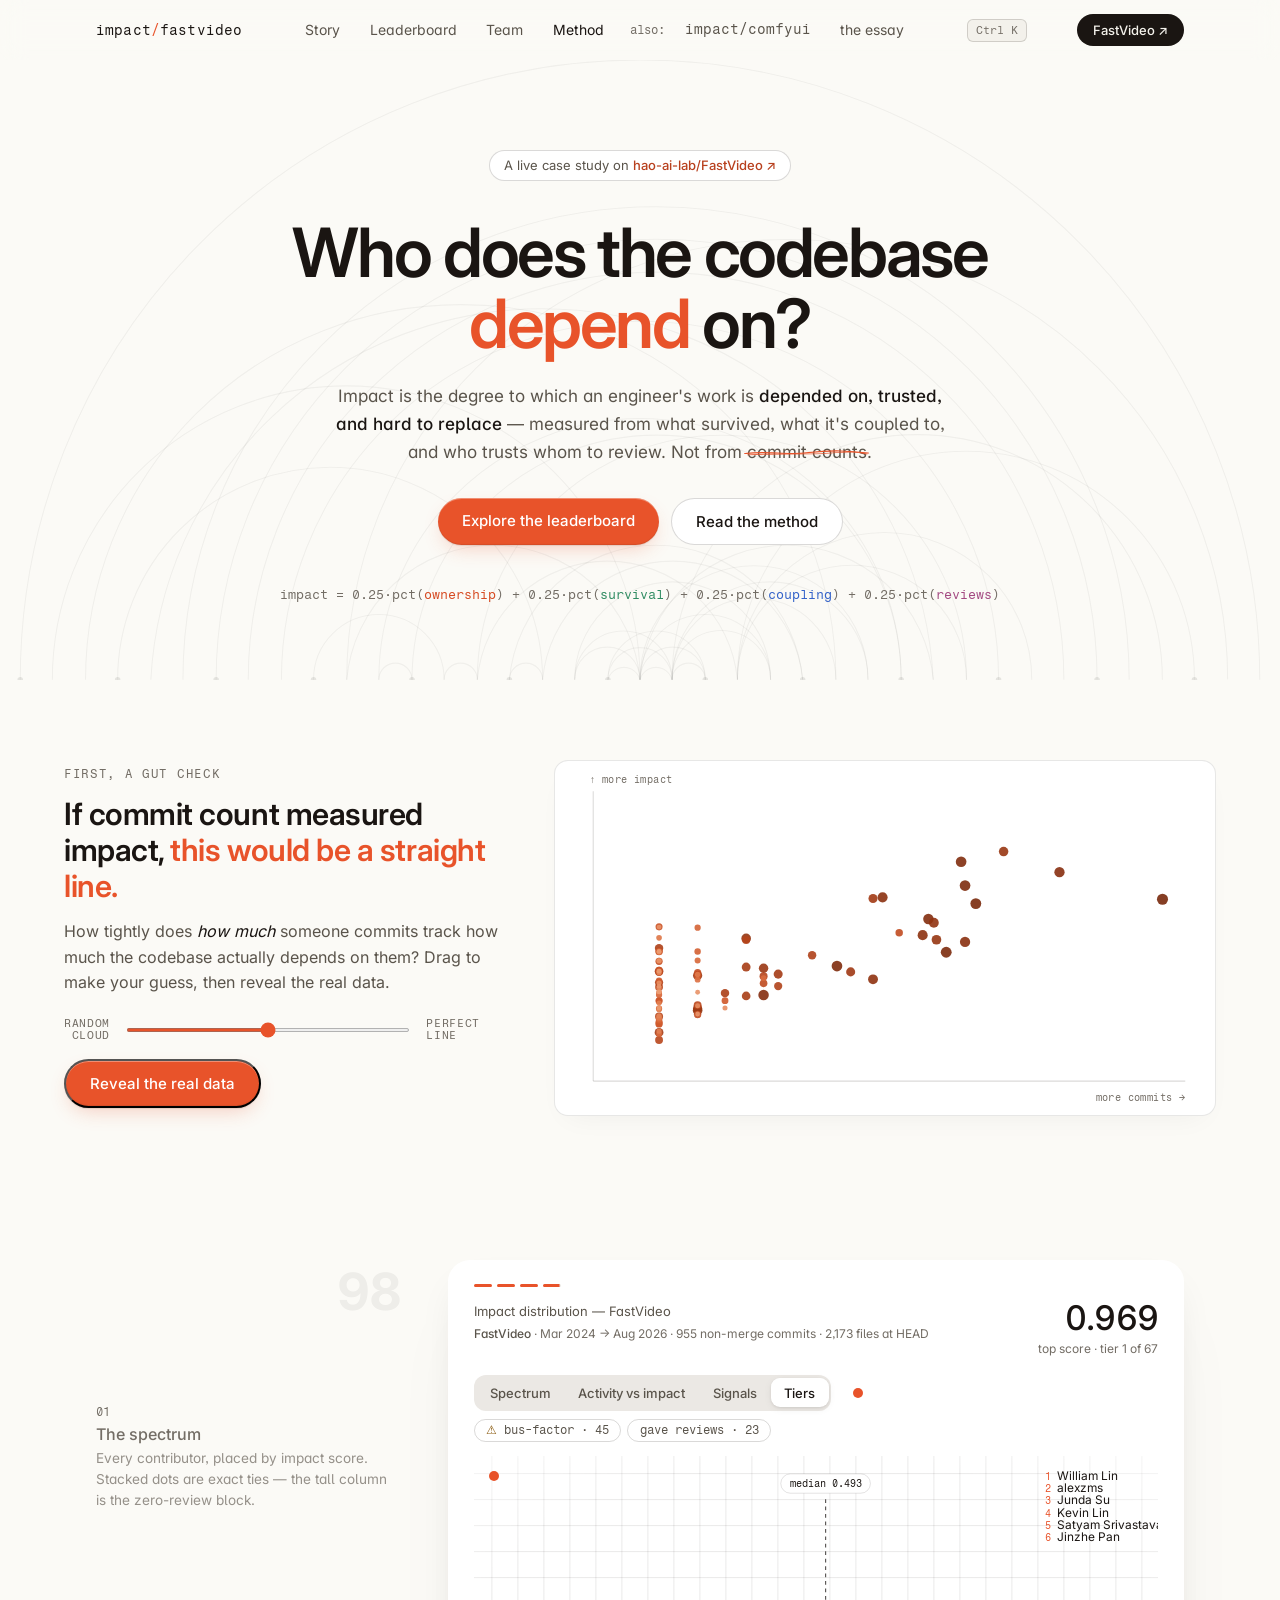
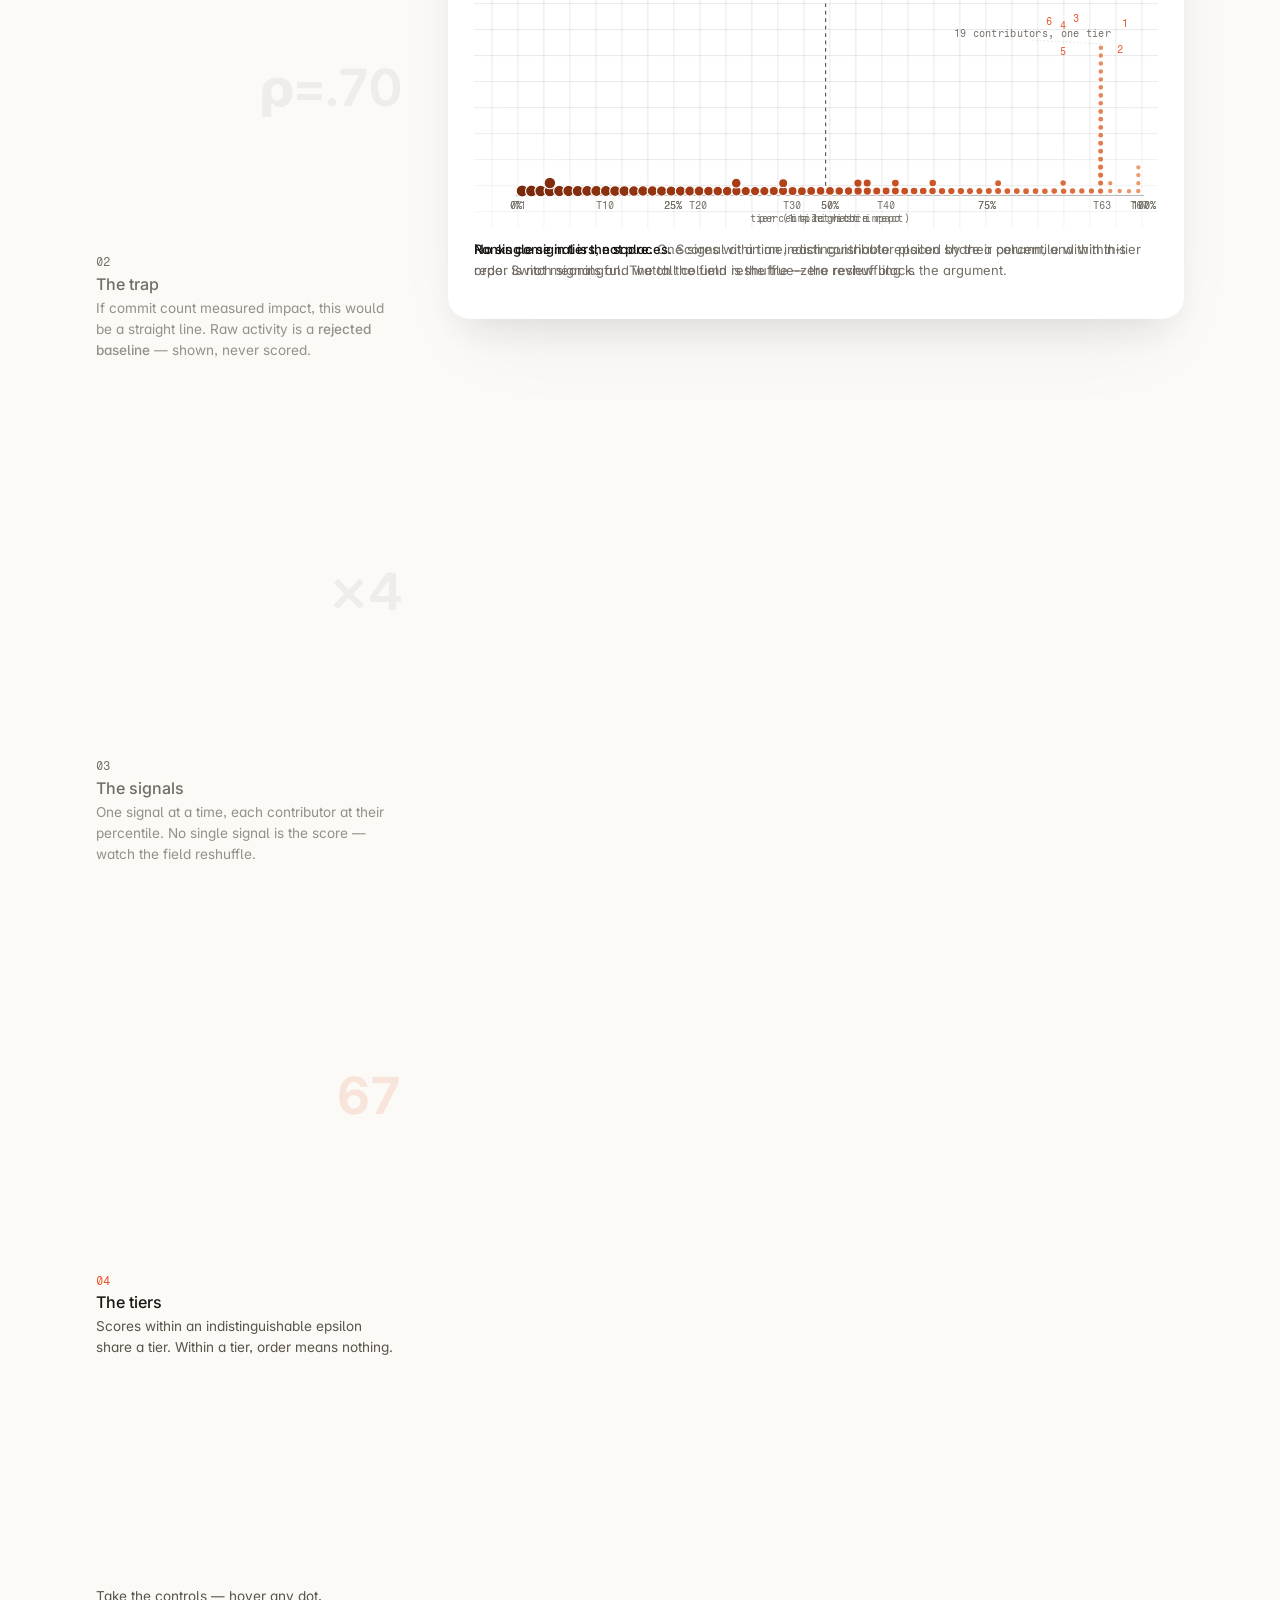
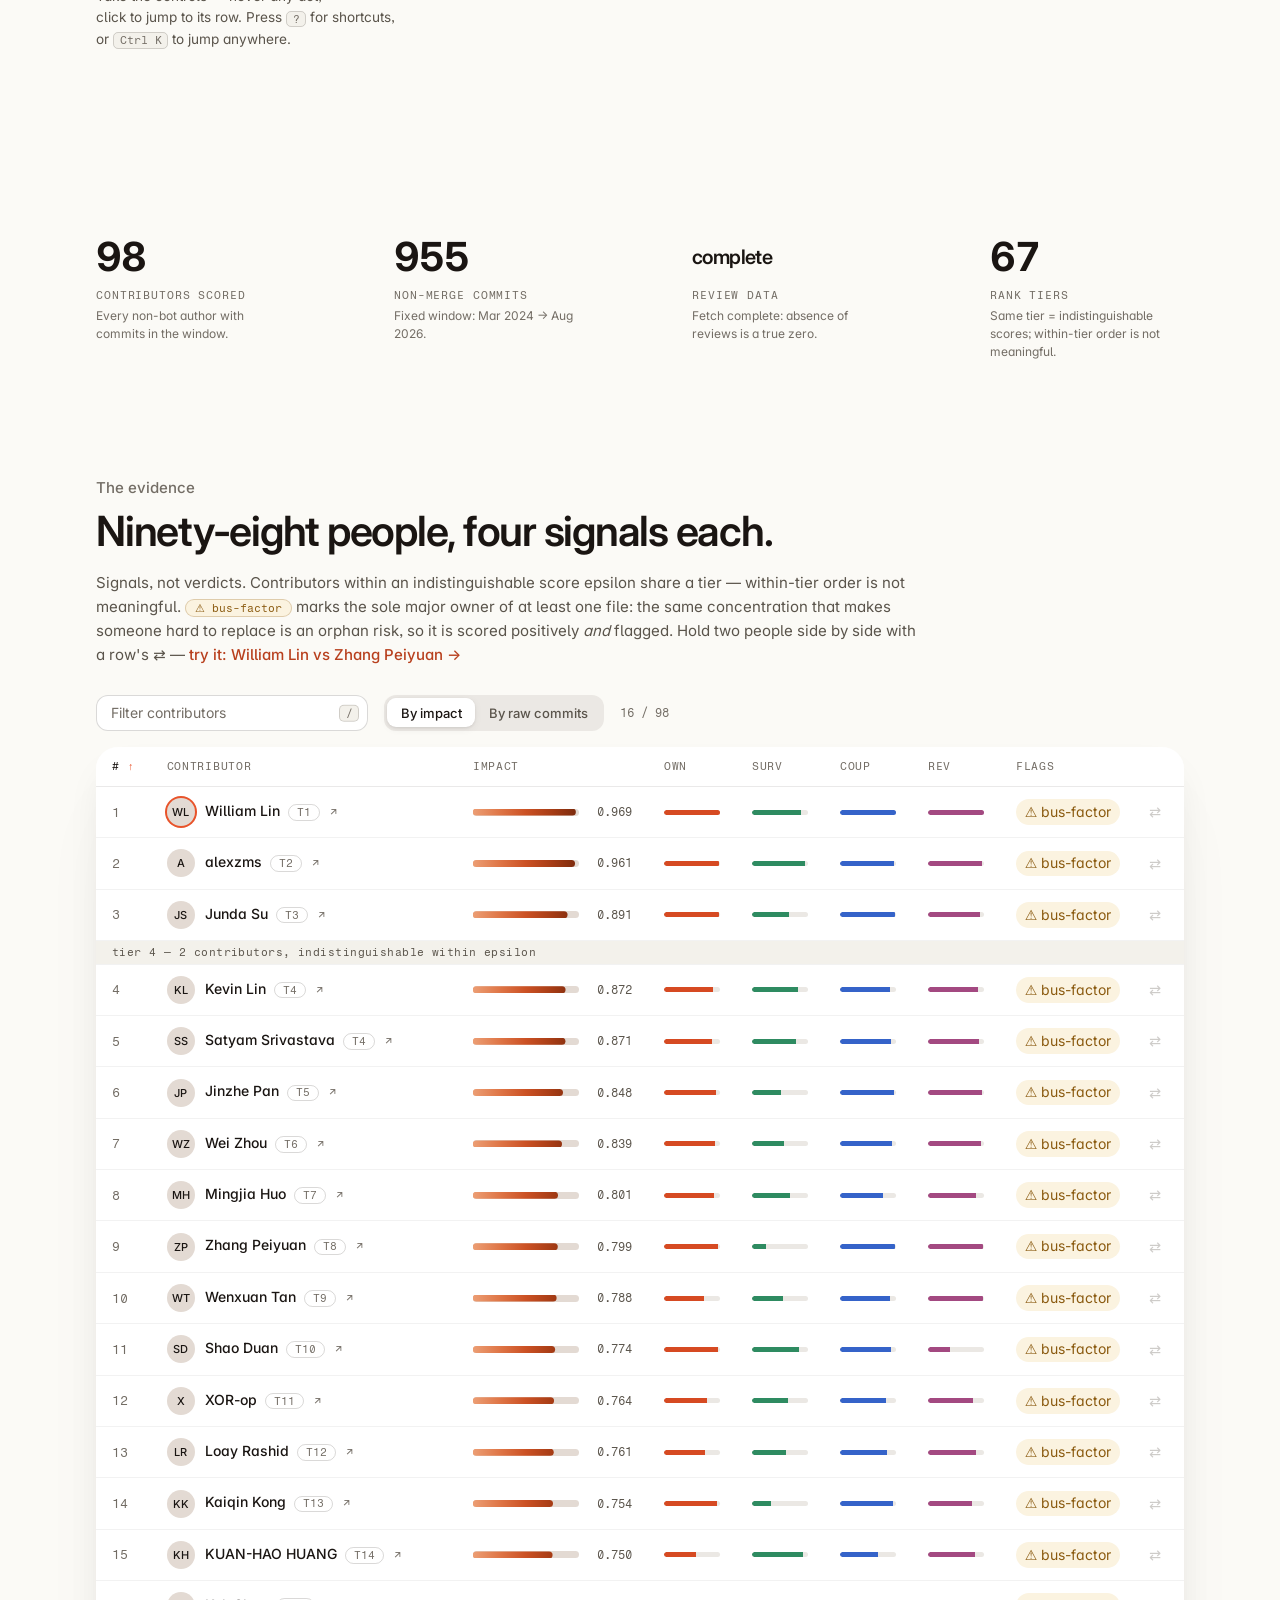
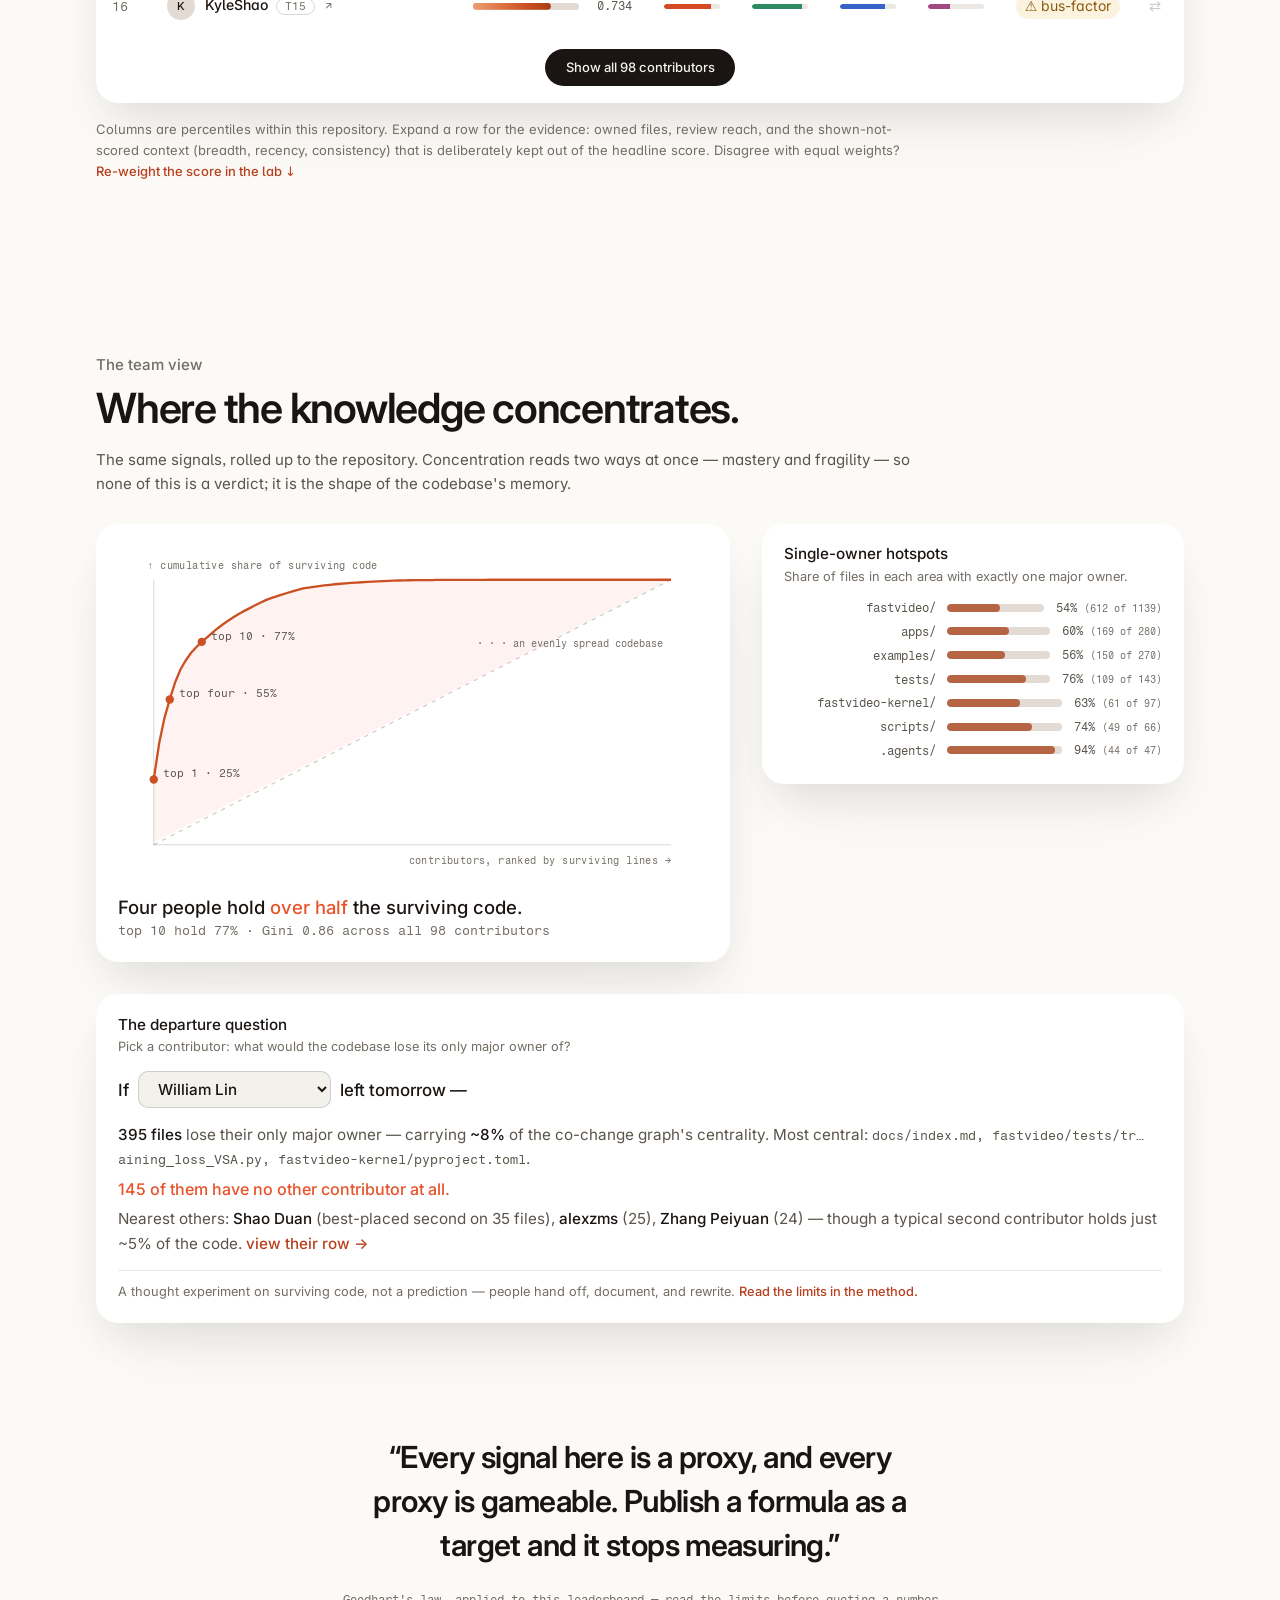
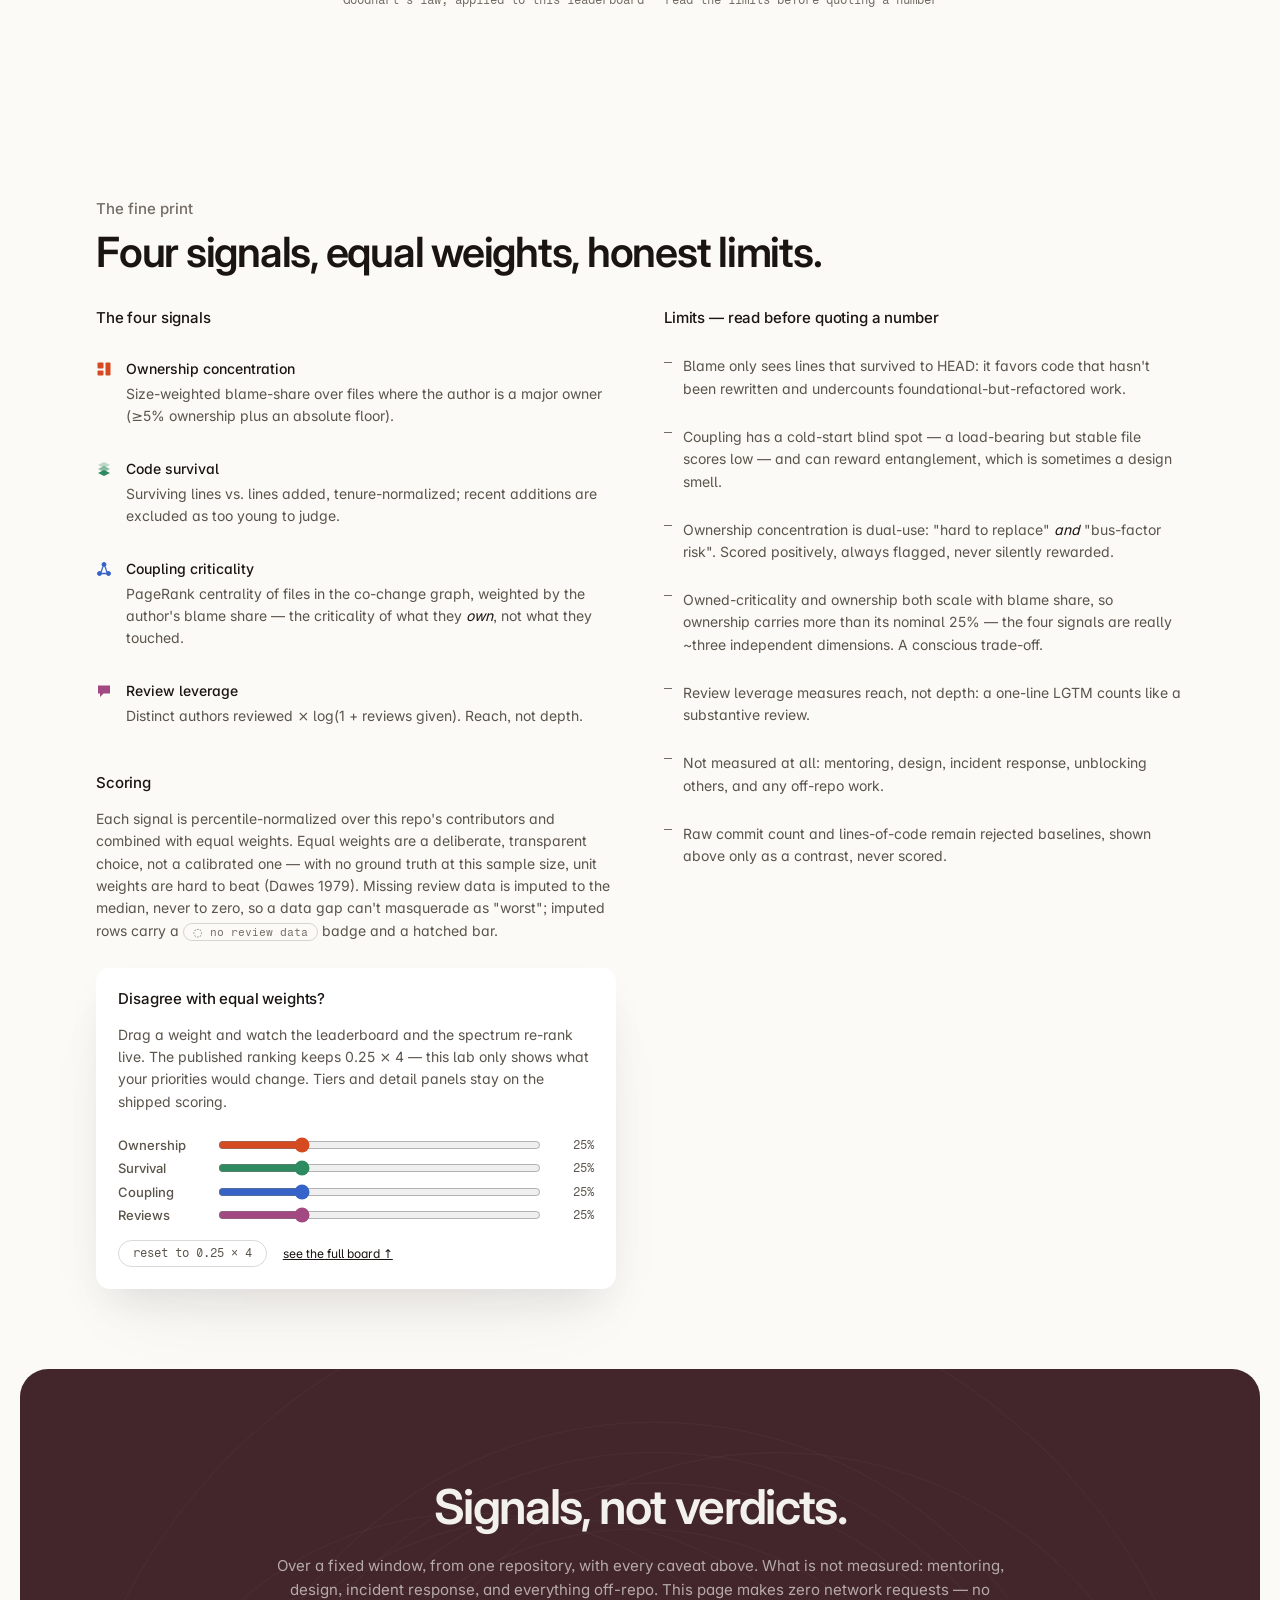
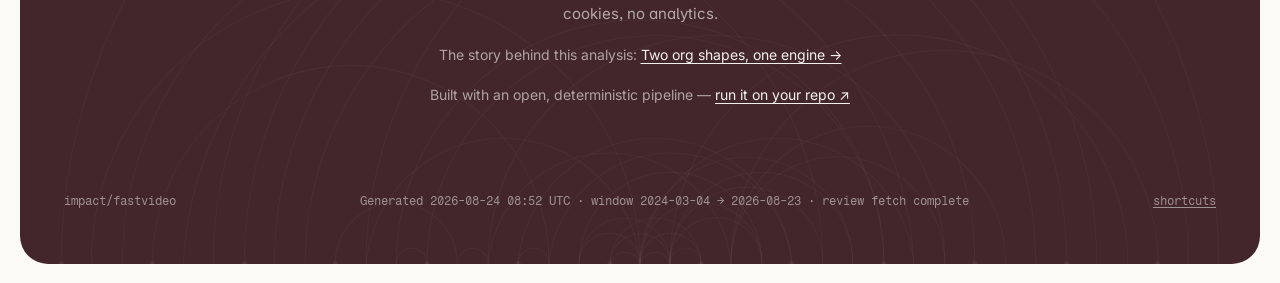
==== commit 5a473f29: "chore: weekly data refresh (2026-08-24)" ====
--- a/docs/index.html
+++ b/docs/index.html
@@ -7,7 +7,7 @@
 <meta name="theme-color" content="#FCFCFC">
 <meta name="description" content="Who does FastVideo depend on? An engineering-impact leaderboard built from code survival, ownership, co-change coupling, and review leverage — not commit counts.">
 <meta property="og:title" content="Who does FastVideo depend on?">
-<meta property="og:description" content="96 FastVideo contributors ranked by impact — what survived, what it's coupled to, and who trusts whom to review. Not commit counts.">
+<meta property="og:description" content="98 FastVideo contributors ranked by impact — what survived, what it's coupled to, and who trusts whom to review. Not commit counts.">
 <meta property="og:type" content="website">
 <meta property="og:image" content="https://sbui056.github.io/engineering-metrics/og.png">
 <meta property="og:image:width" content="1200">
@@ -1577,7 +1577,7 @@
 </nav>
 
 <header class="hero" id="top">
-  <svg class="hero-arcs" viewBox="0 0 1200 560" preserveAspectRatio="xMidYMax slice" aria-hidden="true"><g fill="none" stroke="currentColor" stroke-opacity="0.06" stroke-width="1"><path d="M614 560 A 14 14 0 0 1 643 560" pathLength="1" style="--i:0"/><path d="M586 560 A 14 14 0 0 1 614 560" pathLength="1" style="--i:1"/><path d="M614 560 A 29 29 0 0 1 672 560" pathLength="1" style="--i:2"/><path d="M729 560 A 14 14 0 0 1 758 560" pathLength="1" style="--i:3"/><path d="M557 560 A 29 29 0 0 1 614 560" pathLength="1" style="--i:4"/><path d="M499 560 A 57 57 0 0 1 614 560" pathLength="1" style="--i:5"/><path d="M528 560 A 101 101 0 0 1 729 560" pathLength="1" style="--i:6"/><path d="M787 560 A 57 57 0 0 1 902 560" pathLength="1" style="--i:7"/><path d="M327 560 A 158 158 0 0 1 643 560" pathLength="1" style="--i:8"/><path d="M586 560 A 29 29 0 0 1 643 560" pathLength="1" style="--i:9"/><path d="M557 560 A 43 43 0 0 1 643 560" pathLength="1" style="--i:10"/><path d="M442 560 A 101 101 0 0 1 643 560" pathLength="1" style="--i:11"/><path d="M643 560 A 14 14 0 0 1 672 560" pathLength="1" style="--i:12"/><path d="M701 560 A 115 115 0 0 1 930 560" pathLength="1" style="--i:13"/><path d="M528 560 A 115 115 0 0 1 758 560" pathLength="1" style="--i:14"/><path d="M586 560 A 43 43 0 0 1 672 560" pathLength="1" style="--i:15"/><path d="M298 560 A 330 330 0 0 1 959 560" pathLength="1" style="--i:16"/><path d="M270 560 A 359 359 0 0 1 988 560" pathLength="1" style="--i:17"/><path d="M413 560 A 201 201 0 0 1 815 560" pathLength="1" style="--i:18"/><path d="M815 560 A 14 14 0 0 1 844 560" pathLength="1" style="--i:19"/><path d="M241 560 A 388 388 0 0 1 1016 560" pathLength="1" style="--i:20"/><path d="M212 560 A 416 416 0 0 1 1045 560" pathLength="1" style="--i:21"/><path d="M499 560 A 29 29 0 0 1 557 560" pathLength="1" style="--i:22"/><path d="M442 560 A 86 86 0 0 1 614 560" pathLength="1" style="--i:23"/><path d="M184 560 A 101 101 0 0 1 385 560" pathLength="1" style="--i:24"/><path d="M643 560 A 215 215 0 0 1 1074 560" pathLength="1" style="--i:25"/><path d="M155 560 A 187 187 0 0 1 528 560" pathLength="1" style="--i:26"/><path d="M701 560 A 201 201 0 0 1 1103 560" pathLength="1" style="--i:27"/><path d="M413 560 A 215 215 0 0 1 844 560" pathLength="1" style="--i:28"/><path d="M471 560 A 158 158 0 0 1 787 560" pathLength="1" style="--i:29"/><path d="M126 560 A 373 373 0 0 1 873 560" pathLength="1" style="--i:30"/><path d="M614 560 A 258 258 0 0 1 1131 560" pathLength="1" style="--i:31"/><path d="M499 560 A 72 72 0 0 1 643 560" pathLength="1" style="--i:32"/><path d="M385 560 A 115 115 0 0 1 614 560" pathLength="1" style="--i:33"/><path d="M614 560 A 129 129 0 0 1 873 560" pathLength="1" style="--i:34"/><path d="M471 560 A 115 115 0 0 1 701 560" pathLength="1" style="--i:35"/><path d="M356 560 A 57 57 0 0 1 471 560" pathLength="1" style="--i:36"/><path d="M356 560 A 172 172 0 0 1 701 560" pathLength="1" style="--i:37"/><path d="M97 560 A 531 531 0 0 1 1160 560" pathLength="1" style="--i:38"/><path d="M40 560 A 14 14 0 0 1 69 560" pathLength="1" style="--i:39"/></g><g fill="currentColor" fill-opacity="0.12"><circle cx="40" cy="560" r="2.5"/><circle cx="126" cy="560" r="2.5"/><circle cx="212" cy="560" r="2.5"/><circle cx="298" cy="560" r="2.5"/><circle cx="385" cy="560" r="2.5"/><circle cx="471" cy="560" r="2.5"/><circle cx="557" cy="560" r="2.5"/><circle cx="643" cy="560" r="2.5"/><circle cx="729" cy="560" r="2.5"/><circle cx="815" cy="560" r="2.5"/><circle cx="902" cy="560" r="2.5"/><circle cx="988" cy="560" r="2.5"/><circle cx="1074" cy="560" r="2.5"/><circle cx="1160" cy="560" r="2.5"/></g></svg>
+  <svg class="hero-arcs" viewBox="0 0 1200 560" preserveAspectRatio="xMidYMax slice" aria-hidden="true"><g fill="none" stroke="currentColor" stroke-opacity="0.06" stroke-width="1"><path d="M600 560 A 15 15 0 0 1 629 560" pathLength="1" style="--i:0"/><path d="M571 560 A 15 15 0 0 1 600 560" pathLength="1" style="--i:1"/><path d="M600 560 A 29 29 0 0 1 659 560" pathLength="1" style="--i:2"/><path d="M482 560 A 133 133 0 0 1 747 560" pathLength="1" style="--i:3"/><path d="M541 560 A 29 29 0 0 1 600 560" pathLength="1" style="--i:4"/><path d="M600 560 A 59 59 0 0 1 718 560" pathLength="1" style="--i:5"/><path d="M482 560 A 15 15 0 0 1 512 560" pathLength="1" style="--i:6"/><path d="M629 560 A 74 74 0 0 1 777 560" pathLength="1" style="--i:7"/><path d="M305 560 A 59 59 0 0 1 423 560" pathLength="1" style="--i:8"/><path d="M571 560 A 29 29 0 0 1 629 560" pathLength="1" style="--i:9"/><path d="M541 560 A 44 44 0 0 1 629 560" pathLength="1" style="--i:10"/><path d="M629 560 A 88 88 0 0 1 806 560" pathLength="1" style="--i:11"/><path d="M629 560 A 15 15 0 0 1 659 560" pathLength="1" style="--i:12"/><path d="M276 560 A 324 324 0 0 1 924 560" pathLength="1" style="--i:13"/><path d="M688 560 A 133 133 0 0 1 954 560" pathLength="1" style="--i:14"/><path d="M512 560 A 118 118 0 0 1 747 560" pathLength="1" style="--i:15"/><path d="M571 560 A 44 44 0 0 1 659 560" pathLength="1" style="--i:16"/><path d="M246 560 A 368 368 0 0 1 983 560" pathLength="1" style="--i:17"/><path d="M394 560 A 221 221 0 0 1 836 560" pathLength="1" style="--i:18"/><path d="M364 560 A 15 15 0 0 1 394 560" pathLength="1" style="--i:19"/><path d="M217 560 A 398 398 0 0 1 1013 560" pathLength="1" style="--i:20"/><path d="M187 560 A 427 427 0 0 1 1042 560" pathLength="1" style="--i:21"/><path d="M629 560 A 44 44 0 0 1 718 560" pathLength="1" style="--i:22"/><path d="M541 560 A 88 88 0 0 1 718 560" pathLength="1" style="--i:23"/><path d="M600 560 A 103 103 0 0 1 806 560" pathLength="1" style="--i:24"/><path d="M158 560 A 354 354 0 0 1 865 560" pathLength="1" style="--i:25"/><path d="M629 560 A 221 221 0 0 1 1072 560" pathLength="1" style="--i:26"/><path d="M128 560 A 192 192 0 0 1 512 560" pathLength="1" style="--i:27"/><path d="M688 560 A 206 206 0 0 1 1101 560" pathLength="1" style="--i:28"/><path d="M99 560 A 339 339 0 0 1 777 560" pathLength="1" style="--i:29"/><path d="M364 560 A 236 236 0 0 1 836 560" pathLength="1" style="--i:30"/><path d="M423 560 A 15 15 0 0 1 453 560" pathLength="1" style="--i:31"/><path d="M335 560 A 398 398 0 0 1 1131 560" pathLength="1" style="--i:32"/><path d="M69 560 A 265 265 0 0 1 600 560" pathLength="1" style="--i:33"/><path d="M600 560 A 133 133 0 0 1 865 560" pathLength="1" style="--i:34"/><path d="M335 560 A 133 133 0 0 1 600 560" pathLength="1" style="--i:35"/><path d="M453 560 A 118 118 0 0 1 688 560" pathLength="1" style="--i:36"/><path d="M453 560 A 221 221 0 0 1 895 560" pathLength="1" style="--i:37"/><path d="M688 560 A 103 103 0 0 1 895 560" pathLength="1" style="--i:38"/><path d="M40 560 A 560 560 0 0 1 1160 560" pathLength="1" style="--i:39"/></g><g fill="currentColor" fill-opacity="0.12"><circle cx="40" cy="560" r="2.5"/><circle cx="128" cy="560" r="2.5"/><circle cx="217" cy="560" r="2.5"/><circle cx="305" cy="560" r="2.5"/><circle cx="394" cy="560" r="2.5"/><circle cx="482" cy="560" r="2.5"/><circle cx="571" cy="560" r="2.5"/><circle cx="659" cy="560" r="2.5"/><circle cx="747" cy="560" r="2.5"/><circle cx="836" cy="560" r="2.5"/><circle cx="924" cy="560" r="2.5"/><circle cx="1013" cy="560" r="2.5"/><circle cx="1101" cy="560" r="2.5"/></g></svg>
   <div class="hero-inner">
     <a class="announce" href="https://github.com/hao-ai-lab/FastVideo" target="_blank" rel="noopener noreferrer"
        data-reveal>A live case study on&nbsp;<b>hao-ai-lab/FastVideo ↗</b></a>
@@ -1636,13 +1636,13 @@
   <h2 class="sr-only">How the score works</h2>
   <div class="story-grid">
     <aside class="story-rail" aria-hidden="false">
-      <div class="step" data-step="spectrum" data-ghost="96">
+      <div class="step" data-step="spectrum" data-ghost="98">
         <span class="n">01</span>
         <h3>The spectrum</h3>
         <p>Every contributor, placed by impact score.
           Stacked dots are exact ties — the tall column is the zero-review block.</p>
       </div>
-      <div class="step" data-step="activity" data-ghost="ρ=.71">
+      <div class="step" data-step="activity" data-ghost="ρ=.70">
         <span class="n">02</span>
         <h3>The trap</h3>
         <p>If commit count measured impact, this would be a straight line.
@@ -1654,7 +1654,7 @@
         <p>One signal at a time, each contributor at their percentile.
           No single signal is the score — watch the field reshuffle.</p>
       </div>
-      <div class="step" data-step="tiers" data-ghost="64">
+      <div class="step" data-step="tiers" data-ghost="67">
         <span class="n">04</span>
         <h3>The tiers</h3>
         <p>Scores within an indistinguishable epsilon share a tier.
@@ -1670,7 +1670,7 @@
       <div class="progress" id="story-progress" aria-hidden="true"><i></i><i></i><i></i><i></i></div>
       <div class="cardhead">
         <div class="t">Impact distribution — FastVideo
-          <small id="hero-eyebrow"><strong>FastVideo</strong> · Mar 2024 → Aug 2026 · 932 non-merge commits · 2,054 files at HEAD</small>
+          <small id="hero-eyebrow"><strong>FastVideo</strong> · Mar 2024 → Aug 2026 · 955 non-merge commits · 2,173 files at HEAD</small>
         </div>
         <div class="stat" id="field-stat"></div>
       </div>
@@ -1709,7 +1709,7 @@
 
 <section class="section" id="leaderboard" aria-labelledby="leaderboard-h">
   <p class="eyebrow" data-reveal>The evidence</p>
-  <h2 id="leaderboard-h" data-reveal>Ninety-six people, four signals each.</h2>
+  <h2 id="leaderboard-h" data-reveal>Ninety-eight people, four signals each.</h2>
   <p class="section-sub" data-reveal>Signals, not verdicts. Contributors within an
     indistinguishable score epsilon share a tier — within-tier order is not meaningful.
     <span class="badge badge-warn" role="img" aria-label="bus-factor flag">⚠ bus-factor</span>
@@ -1877,7 +1877,7 @@
 </main>
 
 <footer class="espresso">
-  <svg class="espresso-arcs" viewBox="0 0 1200 560" preserveAspectRatio="xMidYMax slice" aria-hidden="true"><g fill="none" stroke="currentColor" stroke-opacity="0.06" stroke-width="1"><path d="M614 560 A 14 14 0 0 1 643 560" pathLength="1" style="--i:0"/><path d="M586 560 A 14 14 0 0 1 614 560" pathLength="1" style="--i:1"/><path d="M614 560 A 29 29 0 0 1 672 560" pathLength="1" style="--i:2"/><path d="M729 560 A 14 14 0 0 1 758 560" pathLength="1" style="--i:3"/><path d="M557 560 A 29 29 0 0 1 614 560" pathLength="1" style="--i:4"/><path d="M499 560 A 57 57 0 0 1 614 560" pathLength="1" style="--i:5"/><path d="M528 560 A 101 101 0 0 1 729 560" pathLength="1" style="--i:6"/><path d="M787 560 A 57 57 0 0 1 902 560" pathLength="1" style="--i:7"/><path d="M327 560 A 158 158 0 0 1 643 560" pathLength="1" style="--i:8"/><path d="M586 560 A 29 29 0 0 1 643 560" pathLength="1" style="--i:9"/><path d="M557 560 A 43 43 0 0 1 643 560" pathLength="1" style="--i:10"/><path d="M442 560 A 101 101 0 0 1 643 560" pathLength="1" style="--i:11"/><path d="M643 560 A 14 14 0 0 1 672 560" pathLength="1" style="--i:12"/><path d="M701 560 A 115 115 0 0 1 930 560" pathLength="1" style="--i:13"/><path d="M528 560 A 115 115 0 0 1 758 560" pathLength="1" style="--i:14"/><path d="M586 560 A 43 43 0 0 1 672 560" pathLength="1" style="--i:15"/><path d="M298 560 A 330 330 0 0 1 959 560" pathLength="1" style="--i:16"/><path d="M270 560 A 359 359 0 0 1 988 560" pathLength="1" style="--i:17"/><path d="M413 560 A 201 201 0 0 1 815 560" pathLength="1" style="--i:18"/><path d="M815 560 A 14 14 0 0 1 844 560" pathLength="1" style="--i:19"/><path d="M241 560 A 388 388 0 0 1 1016 560" pathLength="1" style="--i:20"/><path d="M212 560 A 416 416 0 0 1 1045 560" pathLength="1" style="--i:21"/><path d="M499 560 A 29 29 0 0 1 557 560" pathLength="1" style="--i:22"/><path d="M442 560 A 86 86 0 0 1 614 560" pathLength="1" style="--i:23"/><path d="M184 560 A 101 101 0 0 1 385 560" pathLength="1" style="--i:24"/><path d="M643 560 A 215 215 0 0 1 1074 560" pathLength="1" style="--i:25"/><path d="M155 560 A 187 187 0 0 1 528 560" pathLength="1" style="--i:26"/><path d="M701 560 A 201 201 0 0 1 1103 560" pathLength="1" style="--i:27"/><path d="M413 560 A 215 215 0 0 1 844 560" pathLength="1" style="--i:28"/><path d="M471 560 A 158 158 0 0 1 787 560" pathLength="1" style="--i:29"/><path d="M126 560 A 373 373 0 0 1 873 560" pathLength="1" style="--i:30"/><path d="M614 560 A 258 258 0 0 1 1131 560" pathLength="1" style="--i:31"/><path d="M499 560 A 72 72 0 0 1 643 560" pathLength="1" style="--i:32"/><path d="M385 560 A 115 115 0 0 1 614 560" pathLength="1" style="--i:33"/><path d="M614 560 A 129 129 0 0 1 873 560" pathLength="1" style="--i:34"/><path d="M471 560 A 115 115 0 0 1 701 560" pathLength="1" style="--i:35"/><path d="M356 560 A 57 57 0 0 1 471 560" pathLength="1" style="--i:36"/><path d="M356 560 A 172 172 0 0 1 701 560" pathLength="1" style="--i:37"/><path d="M97 560 A 531 531 0 0 1 1160 560" pathLength="1" style="--i:38"/><path d="M40 560 A 14 14 0 0 1 69 560" pathLength="1" style="--i:39"/></g><g fill="currentColor" fill-opacity="0.12"><circle cx="40" cy="560" r="2.5"/><circle cx="126" cy="560" r="2.5"/><circle cx="212" cy="560" r="2.5"/><circle cx="298" cy="560" r="2.5"/><circle cx="385" cy="560" r="2.5"/><circle cx="471" cy="560" r="2.5"/><circle cx="557" cy="560" r="2.5"/><circle cx="643" cy="560" r="2.5"/><circle cx="729" cy="560" r="2.5"/><circle cx="815" cy="560" r="2.5"/><circle cx="902" cy="560" r="2.5"/><circle cx="988" cy="560" r="2.5"/><circle cx="1074" cy="560" r="2.5"/><circle cx="1160" cy="560" r="2.5"/></g></svg>
+  <svg class="espresso-arcs" viewBox="0 0 1200 560" preserveAspectRatio="xMidYMax slice" aria-hidden="true"><g fill="none" stroke="currentColor" stroke-opacity="0.06" stroke-width="1"><path d="M600 560 A 15 15 0 0 1 629 560" pathLength="1" style="--i:0"/><path d="M571 560 A 15 15 0 0 1 600 560" pathLength="1" style="--i:1"/><path d="M600 560 A 29 29 0 0 1 659 560" pathLength="1" style="--i:2"/><path d="M482 560 A 133 133 0 0 1 747 560" pathLength="1" style="--i:3"/><path d="M541 560 A 29 29 0 0 1 600 560" pathLength="1" style="--i:4"/><path d="M600 560 A 59 59 0 0 1 718 560" pathLength="1" style="--i:5"/><path d="M482 560 A 15 15 0 0 1 512 560" pathLength="1" style="--i:6"/><path d="M629 560 A 74 74 0 0 1 777 560" pathLength="1" style="--i:7"/><path d="M305 560 A 59 59 0 0 1 423 560" pathLength="1" style="--i:8"/><path d="M571 560 A 29 29 0 0 1 629 560" pathLength="1" style="--i:9"/><path d="M541 560 A 44 44 0 0 1 629 560" pathLength="1" style="--i:10"/><path d="M629 560 A 88 88 0 0 1 806 560" pathLength="1" style="--i:11"/><path d="M629 560 A 15 15 0 0 1 659 560" pathLength="1" style="--i:12"/><path d="M276 560 A 324 324 0 0 1 924 560" pathLength="1" style="--i:13"/><path d="M688 560 A 133 133 0 0 1 954 560" pathLength="1" style="--i:14"/><path d="M512 560 A 118 118 0 0 1 747 560" pathLength="1" style="--i:15"/><path d="M571 560 A 44 44 0 0 1 659 560" pathLength="1" style="--i:16"/><path d="M246 560 A 368 368 0 0 1 983 560" pathLength="1" style="--i:17"/><path d="M394 560 A 221 221 0 0 1 836 560" pathLength="1" style="--i:18"/><path d="M364 560 A 15 15 0 0 1 394 560" pathLength="1" style="--i:19"/><path d="M217 560 A 398 398 0 0 1 1013 560" pathLength="1" style="--i:20"/><path d="M187 560 A 427 427 0 0 1 1042 560" pathLength="1" style="--i:21"/><path d="M629 560 A 44 44 0 0 1 718 560" pathLength="1" style="--i:22"/><path d="M541 560 A 88 88 0 0 1 718 560" pathLength="1" style="--i:23"/><path d="M600 560 A 103 103 0 0 1 806 560" pathLength="1" style="--i:24"/><path d="M158 560 A 354 354 0 0 1 865 560" pathLength="1" style="--i:25"/><path d="M629 560 A 221 221 0 0 1 1072 560" pathLength="1" style="--i:26"/><path d="M128 560 A 192 192 0 0 1 512 560" pathLength="1" style="--i:27"/><path d="M688 560 A 206 206 0 0 1 1101 560" pathLength="1" style="--i:28"/><path d="M99 560 A 339 339 0 0 1 777 560" pathLength="1" style="--i:29"/><path d="M364 560 A 236 236 0 0 1 836 560" pathLength="1" style="--i:30"/><path d="M423 560 A 15 15 0 0 1 453 560" pathLength="1" style="--i:31"/><path d="M335 560 A 398 398 0 0 1 1131 560" pathLength="1" style="--i:32"/><path d="M69 560 A 265 265 0 0 1 600 560" pathLength="1" style="--i:33"/><path d="M600 560 A 133 133 0 0 1 865 560" pathLength="1" style="--i:34"/><path d="M335 560 A 133 133 0 0 1 600 560" pathLength="1" style="--i:35"/><path d="M453 560 A 118 118 0 0 1 688 560" pathLength="1" style="--i:36"/><path d="M453 560 A 221 221 0 0 1 895 560" pathLength="1" style="--i:37"/><path d="M688 560 A 103 103 0 0 1 895 560" pathLength="1" style="--i:38"/><path d="M40 560 A 560 560 0 0 1 1160 560" pathLength="1" style="--i:39"/></g><g fill="currentColor" fill-opacity="0.12"><circle cx="40" cy="560" r="2.5"/><circle cx="128" cy="560" r="2.5"/><circle cx="217" cy="560" r="2.5"/><circle cx="305" cy="560" r="2.5"/><circle cx="394" cy="560" r="2.5"/><circle cx="482" cy="560" r="2.5"/><circle cx="571" cy="560" r="2.5"/><circle cx="659" cy="560" r="2.5"/><circle cx="747" cy="560" r="2.5"/><circle cx="836" cy="560" r="2.5"/><circle cx="924" cy="560" r="2.5"/><circle cx="1013" cy="560" r="2.5"/><circle cx="1101" cy="560" r="2.5"/></g></svg>
   <div class="espresso-inner">
     <h2>Signals, not verdicts.</h2>
     <p class="espresso-sub">Over a fixed window, from one repository, with every caveat
@@ -1887,7 +1887,7 @@
     <p class="espresso-run">Built with an open, deterministic pipeline — <a href="https://github.com/sbui056/engineering-metrics" target="_blank" rel="noopener noreferrer">run it on your repo ↗</a></p>
     <div class="espresso-meta">
       <span>impact/fastvideo</span>
-      <span id="footer-meta">Generated 2026-08-17 08:39 UTC · window 2024-03-04 → 2026-08-10 · review fetch complete</span>
+      <span id="footer-meta">Generated 2026-08-24 08:52 UTC · window 2024-03-04 → 2026-08-23 · review fetch complete</span>
       <button type="button" id="foot-shortcuts" class="foot-shortcuts" hidden>shortcuts</button>
     </div>
   </div>
@@ -1951,7 +1951,7 @@
 <div id="tooltip" class="tooltip" role="status" aria-live="polite" hidden></div>
 <noscript><p class="noscript">This page renders its data with JavaScript. Enable it to see the leaderboard.</p></noscript>
 
-<script>window.__DATA__ = {"meta":{"repo":"FastVideo","repo_url":"https://github.com/hao-ai-lab/FastVideo","generated_at":"2026-08-17 08:39 UTC","window_start":"2024-03-04","window_end":"2026-08-10","window_label":"Mar 2024 \u2192 Aug 2026","review_status":"complete","n_authors":96,"n_tiers":64,"n_commits":932,"n_files":2054,"rho":0.71,"zero_tie":true},"signals":[{"key":"ownership_concentration","label":"Ownership concentration","short":"Own"},{"key":"code_survival_tenure_normalized","label":"Code survival (tenure-norm.)","short":"Surv"},{"key":"coupling_criticality","label":"Coupling criticality (owned)","short":"Coup"},{"key":"review_leverage","label":"Review leverage","short":"Rev"}],"authors":[{"name":"William Lin","rank":1,"tier":1,"impact":0.9693,"signals":{"ownership_concentration":1.0,"code_survival_tenure_normalized":0.8772,"coupling_criticality":1.0,"review_leverage":1.0},"flags":{"bus_factor":true,"review_imputed":false},"rationale":"Top-decile concentrated ownership of surviving code and top-decile ownership of files central to co-change \u2014 sole major owner of some files (bus-factor risk).","aux":{"breadth_files":2144,"breadth_dirs":19,"recency_days":0,"consistency":0.932},"review":{"count":550,"distinct_authors":62,"approval_rate":0.68},"top_files":[{"path":"README.md","blame_share":0.4798,"centrality":0.020935,"orphan":false},{"path":"fastvideo/training/training_pipeline.py","blame_share":0.4365,"centrality":0.018926,"orphan":false},{"path":"fastvideo/fastvideo_args.py","blame_share":0.2034,"centrality":0.018388,"orphan":false},{"path":"pyproject.toml","blame_share":0.2616,"centrality":0.012932,"orphan":false},{"path":"fastvideo/pipelines/stages/denoising.py","blame_share":0.1469,"centrality":0.012553,"orphan":false},{"path":"fastvideo/tests/modal/pr_test.py","blame_share":0.345,"centrality":0.010175,"orphan":false},{"path":"fastvideo/entrypoints/video_generator.py","blame_share":0.3535,"centrality":0.00863,"orphan":false},{"path":"fastvideo/training/distillation_pipeline.py","blame_share":0.1387,"centrality":0.007977,"orphan":false},{"path":"fastvideo/training/training_utils.py","blame_share":0.1196,"centrality":0.007618,"orphan":false},{"path":"fastvideo/pipelines/pipeline_batch_info.py","blame_share":0.3989,"centrality":0.007229,"orphan":false}],"owned":{"total":907,"orphan":386,"shared":[0,2,4,5,6,7,8,9,10,11,12,13,14,15,16,17,18,19,20,24,25,26,27,28,29,30,31,33,34,35,36,38,39,40,41,42,43,44,45,46,47,48,49,50,51,52,53,54,55,56,57,58,59,60,61,62,63,68,69,70,71,72,73,74,75,76,77,80,81,82,83,84,85,86,87,88,89,90,91,93,95,96,98,99,100,101,102,103,104,105,106,107,108,109,110,111,113,114,115,116,117,119,120,121,122,123,124,125,126,127,128,129,130,131,132,133,134,135,136,137,138,139,140,141,142,143,144,145,146,147,148,149,150,157,158,159,160,161,162,167,168,169,182,183,184,185,186,187,188,189,190,191,192,193,194,196,197,198,199,200,201,202,203,204,207,208,209,211,212,213,214,215,216,217,218,219,220,222,223,224,225,226,227,228,229,230,231,232,233,234,236,237,238,240,241,242,243,244,245,246,247,248,257,258,259,260,261,263,264,265,268,269,270,271,273,275,276,277,278,279,280,281,282,283,284,285,286,287,288,290,292,297,300,301,302,304,305,306,307,308,310,311,313,314,315,316,318,319,321,322,323,327,329,330,331,332,334,335,336,337,338,339,341,342,343,344,345,349,350,351,352,353,354,355,356,357,358,359,360,361,362,363,364,365,366,367,368,369,370,371,372,373,374,375,376,377,378,379,380,381,382,383,384,385,386,388,389,391,392,397,398,400,401,402,406,407,408,411,416,417,419,421,422,423,424,425,426,427,428,429,430,431,432,433,434,436,437,438,439,440,441,442,443,444,445,446,447,448,450,452,453,454,456,459,461,462,463,464,465,468,469,470,471,472,473,474,475,476,477,479,481,482,483,484,486,487,488,489,490,491,492,493,494,495,496,497,498,499,500,502,503,504,505,508,510,512,513,515,516,517,519,520,523,524,526,527,528,529,530,532,534,535,536,537,538,539,541,542,543,545,546,547,548,550,551,552,553,554,555,556,557,558,559,561,562,564,566,567,568,569,587,596,597,598,599,600,601,602,603,604,605,606,608,609,610,611,612,613,614,615,616,617,618,620,622,623,624,627,628,629,630,631,632,634,635,636,637,638,639,640,641,642,643,644,645,646,647,648,649,650,651,652,653,654,655,656,657,658,659,660,661,662,663,664,665,666,667,668]},"commits":387,"sx":5.961,"weekly":[0,0,0,0,0,0,0,0,0,0,0,0,0,0,0,0,0,0,0,0,0,0,0,0,0,0,0,0,0,0,0,0,0,0,0,0,0,0,0,0,0,0,0,0,0,0,0,0,0,0,0,0,0,0,0,1,1,6,10,2,4,10,8,2,9,4,5,10,6,6,2,3,8,2,10,1,4,8,3,6,3,3,2,1,0,2,1,1,1,2,2,2,4,4,8,5,10,5,3,3,4,6,1,4,0,0,0,1,0,2,5,4,8,10,28,7,4,7,2,8,15,22,16,12,6,10,11,1],"github":"solitarythinker","views":{"spectrum":[0.9693,0.5136],"activity":[0.9615,0.0307],"tiers":[0.0078,0.9877],"own":[1.0,0.507],"surv":[0.8772,0.5],"coup":[1.0,0.507],"rev":[1.0,0.5]}},{"name":"alexzms","rank":2,"tier":2,"impact":0.9608,"signals":{"ownership_concentration":0.9792,"code_survival_tenure_normalized":0.9474,"coupling_criticality":0.9583,"review_leverage":0.9583},"flags":{"bus_factor":true,"review_imputed":false},"rationale":"Top-decile concentrated ownership of surviving code and top-decile ownership of files central to co-change \u2014 sole major owner of some files (bus-factor risk).","aux":{"breadth_files":572,"breadth_dirs":14,"recency_days":31,"consistency":0.667},"review":{"count":57,"distinct_authors":15,"approval_rate":0.491},"top_files":[{"path":"README.md","blame_share":0.0758,"centrality":0.020935,"orphan":false},{"path":"fastvideo/training/training_pipeline.py","blame_share":0.1187,"centrality":0.018926,"orphan":false},{"path":"fastvideo/fastvideo_args.py","blame_share":0.1563,"centrality":0.018388,"orphan":false},{"path":"pyproject.toml","blame_share":0.0132,"centrality":0.012932,"orphan":false},{"path":"fastvideo/pipelines/stages/denoising.py","blame_share":0.2101,"centrality":0.012553,"orphan":false},{"path":"fastvideo/tests/modal/pr_test.py","blame_share":0.0446,"centrality":0.010175,"orphan":false},{"path":"fastvideo/entrypoints/video_generator.py","blame_share":0.0159,"centrality":0.00863,"orphan":false},{"path":"fastvideo/training/distillation_pipeline.py","blame_share":0.1697,"centrality":0.007977,"orphan":false},{"path":"fastvideo/training/training_utils.py","blame_share":0.1022,"centrality":0.007618,"orphan":false},{"path":"fastvideo/pipelines/pipeline_batch_info.py","blame_share":0.0309,"centrality":0.007229,"orphan":false}],"owned":{"total":303,"orphan":130,"shared":[4,17,90,92,118,119,144,148,151,152,153,154,155,156,157,158,159,160,161,162,163,164,165,166,167,168,169,170,171,172,173,175,176,177,178,179,180,181,195,196,197,198,199,200,201,202,203,205,207,208,210,211,213,214,215,217,223,230,239,240,248,249,250,254,256,262,273,290,295,296,297,299,310,314,317,319,320,323,326,328,329,332,348,349,361,412,413,414,415,417,418,430,432,433,434,435,436,437,438,439,441,442,444,445,446,447,450,452,453,454,456,457,458,459,460,461,462,463,465,527,538,539,540,541,542,544,545,546,547,548,549,550,551,566,567,568,573,574,575,576,577,578,579,580,581,582,583,584,585,586,587,588,589,590,591,592,594,595,596,599,600,601,602,603,604,605,606,607,608,609,611,612,618,666]},"commits":54,"sx":4.0073,"weekly":[0,0,0,0,0,0,0,0,0,0,0,0,0,0,0,0,0,0,0,0,0,0,0,0,0,0,0,0,0,0,0,0,0,0,0,0,0,0,0,0,0,0,0,0,0,0,0,0,0,0,0,0,0,0,0,0,0,0,0,0,0,0,0,0,0,0,0,0,0,0,0,0,0,0,0,0,0,0,0,0,0,0,0,0,0,0,0,0,0,0,0,0,0,2,1,0,0,2,3,1,0,1,0,0,1,4,0,4,0,0,0,1,6,2,4,0,6,1,3,8,2,1,1,0,0,0,0,0],"github":"alexzms","views":{"spectrum":[0.9608,0.5],"activity":[0.6464,0.0392],"tiers":[0.0234,0.9877],"own":[0.9792,0.507],"surv":[0.9474,0.5],"coup":[0.9583,0.507],"rev":[0.9583,0.5]}},{"name":"Junda Su","rank":3,"tier":3,"impact":0.888,"signals":{"ownership_concentration":0.9896,"code_survival_tenure_normalized":0.6667,"coupling_criticality":0.9688,"review_leverage":0.9271},"flags":{"bus_factor":true,"review_imputed":false},"rationale":"Top-decile concentrated ownership of surviving code and top-decile ownership of files central to co-change \u2014 sole major owner of some files (bus-factor risk).","aux":{"breadth_files":473,"breadth_dirs":11,"recency_days":2,"consistency":0.448},"review":{"count":17,"distinct_authors":5,"approval_rate":0.412},"top_files":[{"path":"README.md","blame_share":0.0051,"centrality":0.020935,"orphan":false},{"path":"fastvideo/training/training_pipeline.py","blame_share":0.1031,"centrality":0.018926,"orphan":false},{"path":"fastvideo/fastvideo_args.py","blame_share":0.0778,"centrality":0.018388,"orphan":false},{"path":"pyproject.toml","blame_share":0.0728,"centrality":0.012932,"orphan":false},{"path":"fastvideo/tests/modal/pr_test.py","blame_share":0.062,"centrality":0.010175,"orphan":false},{"path":"fastvideo/entrypoints/video_generator.py","blame_share":0.316,"centrality":0.00863,"orphan":false},{"path":"fastvideo/training/distillation_pipeline.py","blame_share":0.0007,"centrality":0.007977,"orphan":false},{"path":"fastvideo/training/training_utils.py","blame_share":0.0012,"centrality":0.007618,"orphan":false},{"path":"fastvideo/pipelines/pipeline_batch_info.py","blame_share":0.073,"centrality":0.007229,"orphan":false},{"path":"fastvideo/pipelines/composed_pipeline_base.py","blame_share":0.0858,"centrality":0.006811,"orphan":false}],"owned":{"total":302,"orphan":204,"shared":[0,7,13,17,18,19,20,21,22,23,24,25,26,27,28,29,30,31,32,33,34,35,36,37,38,47,77,81,82,84,117,118,120,121,134,135,136,137,170,171,172,190,191,204,228,229,230,231,247,269,306,307,310,321,346,347,349,361,362,375,398,415,418,419,420,429,431,471,472,473,474,475,482,483,484,485,491,493,498,504,528,539,543,574,577,580,583,584,590,591,592,593,600,608,621,623,625,626,659]},"commits":39,"sx":3.6889,"weekly":[0,0,0,0,0,0,0,0,0,0,0,0,0,0,0,0,0,0,0,0,0,0,0,0,0,0,0,0,0,0,0,0,0,0,0,0,0,0,0,0,0,0,0,0,0,0,0,0,0,0,0,0,0,0,0,0,0,0,0,0,0,0,0,0,0,0,0,0,0,0,0,0,0,0,0,0,0,0,0,0,0,0,0,0,0,0,0,0,0,0,0,0,0,0,0,0,0,0,1,0,0,2,1,1,0,0,0,0,0,0,0,1,1,4,17,6,1,0,1,0,0,0,0,2,0,0,1,0],"github":"davids048","views":{"spectrum":[0.888,0.5192],"activity":[0.595,0.112],"tiers":[0.0391,0.9877],"own":[0.9896,0.5],"surv":[0.6667,0.5],"coup":[0.9688,0.5],"rev":[0.9271,0.507]}},{"name":"Satyam Srivastava","rank":4,"tier":4,"impact":0.8832,"signals":{"ownership_concentration":0.8646,"code_survival_tenure_normalized":0.8246,"coupling_criticality":0.9271,"review_leverage":0.9167},"flags":{"bus_factor":true,"review_imputed":false},"rationale":"Top-decile ownership of files central to co-change and top-decile review reach across contributors \u2014 sole major owner of some files (bus-factor risk).","aux":{"breadth_files":48,"breadth_dirs":7,"recency_days":24,"consistency":0.438},"review":{"count":15,"distinct_authors":5,"approval_rate":0.533},"top_files":[{"path":"pyproject.toml","blame_share":0.0066,"centrality":0.012932,"orphan":false},{"path":"fastvideo/pipelines/stages/denoising.py","blame_share":0.0014,"centrality":0.012553,"orphan":false},{"path":"fastvideo/tests/modal/pr_test.py","blame_share":0.0562,"centrality":0.010175,"orphan":false},{"path":".buildkite/pipeline.yml","blame_share":0.0018,"centrality":0.005676,"orphan":false},{"path":"mkdocs.yml","blame_share":0.0084,"centrality":0.005626,"orphan":false},{"path":".buildkite/scripts/pr_test.sh","blame_share":0.3031,"centrality":0.004587,"orphan":false},{"path":"docs/contributing/ci_architecture.md","blame_share":0.7305,"centrality":0.004221,"orphan":false},{"path":"fastvideo/platforms/cuda.py","blame_share":0.0183,"centrality":0.004163,"orphan":false},{"path":"docs/contributing/performance_benchmarks.md","blame_share":0.4846,"centrality":0.003968,"orphan":false},{"path":"fastvideo/tests/performance/test_inference_performance.py","blame_share":0.1739,"centrality":0.003505,"orphan":false}],"owned":{"total":25,"orphan":2,"shared":[1,3,5,64,65,66,67,75,78,79,80,235,403,404,405,498,506,507,509,510,511,513,514]},"commits":12,"sx":2.5649,"weekly":[0,0,0,0,0,0,0,0,0,0,0,0,0,0,0,0,0,0,0,0,0,0,0,0,0,0,0,0,0,0,0,0,0,0,0,0,0,0,0,0,0,0,0,0,0,0,0,0,0,0,0,0,0,0,0,0,0,0,0,0,0,0,0,0,0,0,0,0,0,0,0,0,0,0,0,0,0,0,0,0,0,0,0,0,0,0,0,0,0,0,0,0,0,0,0,0,0,0,0,0,0,0,0,0,0,0,0,0,1,0,0,0,2,0,0,2,0,0,0,2,2,0,1,2,0,0,0,0],"github":"satyam-53","views":{"spectrum":[0.8832,0.5],"activity":[0.4137,0.1168],"tiers":[0.0547,0.9877],"own":[0.8646,0.5],"surv":[0.8246,0.5],"coup":[0.9271,0.5],"rev":[0.9167,0.5]}},{"name":"Kevin Lin","rank":5,"tier":5,"impact":0.871,"signals":{"ownership_concentration":0.8854,"code_survival_tenure_normalized":0.807,"coupling_criticality":0.8958,"review_leverage":0.8958},"flags":{"bus_factor":true,"review_imputed":false},"rationale":"Top-quartile ownership of files central to co-change and top-quartile review reach across contributors \u2014 sole major owner of some files (bus-factor risk).","aux":{"breadth_files":240,"breadth_dirs":12,"recency_days":41,"consistency":0.313},"review":{"count":13,"distinct_authors":4,"approval_rate":0.692},"top_files":[{"path":"fastvideo/training/training_pipeline.py","blame_share":0.0042,"centrality":0.018926,"orphan":false},{"path":"fastvideo/fastvideo_args.py","blame_share":0.0045,"centrality":0.018388,"orphan":false},{"path":"pyproject.toml","blame_share":0.0364,"centrality":0.012932,"orphan":false},{"path":"fastvideo/pipelines/stages/denoising.py","blame_share":0.0539,"centrality":0.012553,"orphan":false},{"path":"fastvideo/tests/modal/pr_test.py","blame_share":0.0756,"centrality":0.010175,"orphan":false},{"path":"fastvideo/training/distillation_pipeline.py","blame_share":0.004,"centrality":0.007977,"orphan":false},{"path":"fastvideo/training/training_utils.py","blame_share":0.1533,"centrality":0.007618,"orphan":false},{"path":"docs/inference/optimizations.md","blame_share":0.0773,"centrality":0.005816,"orphan":false},{"path":".buildkite/pipeline.yml","blame_share":0.1314,"centrality":0.005676,"orphan":false},{"path":".buildkite/scripts/pr_test.sh","blame_share":0.3554,"centrality":0.004587,"orphan":false}],"owned":{"total":55,"orphan":14,"shared":[4,5,7,9,12,37,69,70,87,90,147,222,230,249,266,300,303,312,320,324,325,332,333,338,447,456,481,486,488,490,495,498,515,523,527,529,530,558,563,597,609]},"commits":49,"sx":3.912,"weekly":[0,0,0,0,0,0,0,0,0,0,0,0,0,0,0,0,0,0,0,0,0,0,0,0,0,0,0,0,0,0,0,0,0,0,0,0,0,0,0,0,0,0,0,0,0,0,0,0,0,0,0,0,0,0,0,1,3,5,7,1,1,6,1,2,1,1,0,4,1,2,0,0,3,2,0,0,0,0,0,1,0,0,0,0,0,0,2,0,0,0,0,0,0,0,0,0,0,0,0,0,0,0,0,0,0,0,0,0,0,0,0,0,0,0,0,0,0,2,0,0,2,1,0,0,0,0,0,0],"github":"kevin314","views":{"spectrum":[0.871,0.5],"activity":[0.631,0.129],"tiers":[0.0703,0.9877],"own":[0.8854,0.5],"surv":[0.807,0.5],"coup":[0.8958,0.507],"rev":[0.8958,0.5]}},{"name":"Jinzhe Pan","rank":6,"tier":6,"impact":0.8529,"signals":{"ownership_concentration":0.9375,"code_survival_tenure_normalized":0.5263,"coupling_criticality":0.9792,"review_leverage":0.9688},"flags":{"bus_factor":true,"review_imputed":false},"rationale":"Top-decile ownership of files central to co-change and top-decile review reach across contributors \u2014 sole major owner of some files (bus-factor risk).","aux":{"breadth_files":269,"breadth_dirs":12,"recency_days":129,"consistency":0.395},"review":{"count":60,"distinct_authors":19,"approval_rate":0.4},"top_files":[{"path":"fastvideo/training/training_pipeline.py","blame_share":0.0052,"centrality":0.018926,"orphan":false},{"path":"fastvideo/fastvideo_args.py","blame_share":0.1182,"centrality":0.018388,"orphan":false},{"path":"pyproject.toml","blame_share":0.0828,"centrality":0.012932,"orphan":false},{"path":"fastvideo/tests/modal/pr_test.py","blame_share":0.0058,"centrality":0.010175,"orphan":false},{"path":"fastvideo/entrypoints/video_generator.py","blame_share":0.062,"centrality":0.00863,"orphan":false},{"path":"fastvideo/pipelines/pipeline_batch_info.py","blame_share":0.0393,"centrality":0.007229,"orphan":false},{"path":"fastvideo/pipelines/composed_pipeline_base.py","blame_share":0.0168,"centrality":0.006811,"orphan":false},{"path":"fastvideo/training/wan_training_pipeline.py","blame_share":0.0541,"centrality":0.005698,"orphan":false},{"path":".buildkite/pipeline.yml","blame_share":0.5,"centrality":0.005676,"orphan":false},{"path":"mkdocs.yml","blame_share":0.0042,"centrality":0.005626,"orphan":false}],"owned":{"total":102,"orphan":35,"shared":[4,6,8,13,39,40,42,43,44,48,51,53,54,61,62,63,75,76,79,80,270,280,307,308,310,406,432,448,453,469,486,488,496,497,499,515,516,517,518,519,520,521,522,523,525,526,527,528,529,530,531,533,534,535,536,562,563,564,593,614,615,616,618,619,620,621,623]},"commits":47,"sx":3.8712,"weekly":[0,0,0,0,0,0,0,0,0,0,0,0,0,0,0,0,0,0,0,0,0,0,0,0,0,0,0,0,0,0,0,0,0,0,0,0,0,0,0,0,0,0,0,0,0,0,0,0,0,0,0,0,0,0,0,0,0,0,0,0,0,0,0,0,0,0,1,0,0,1,0,0,1,1,2,2,2,0,2,0,0,0,0,0,1,1,0,0,0,0,0,0,0,0,0,0,0,0,0,0,1,3,0,3,2,0,1,2,21,0,0,0,0,0,0,0,0,0,0,0,0,0,0,0,0,0,0,0],"github":"eigensystem","views":{"spectrum":[0.8529,0.518],"activity":[0.6244,0.1471],"tiers":[0.0859,0.9877],"own":[0.9375,0.507],"surv":[0.5263,0.5],"coup":[0.9792,0.507],"rev":[0.9688,0.507]}},{"name":"Wei Zhou","rank":7,"tier":7,"impact":0.847,"signals":{"ownership_concentration":0.9167,"code_survival_tenure_normalized":0.5965,"coupling_criticality":0.9375,"review_leverage":0.9375},"flags":{"bus_factor":true,"review_imputed":false},"rationale":"Top-decile ownership of files central to co-change and top-decile review reach across contributors \u2014 sole major owner of some files (bus-factor risk).","aux":{"breadth_files":349,"breadth_dirs":9,"recency_days":169,"consistency":0.375},"review":{"count":26,"distinct_authors":6,"approval_rate":0.577},"top_files":[{"path":"README.md","blame_share":0.0152,"centrality":0.020935,"orphan":false},{"path":"fastvideo/training/training_pipeline.py","blame_share":0.0177,"centrality":0.018926,"orphan":false},{"path":"fastvideo/fastvideo_args.py","blame_share":0.1032,"centrality":0.018388,"orphan":false},{"path":"fastvideo/pipelines/stages/denoising.py","blame_share":0.0625,"centrality":0.012553,"orphan":false},{"path":"fastvideo/entrypoints/video_generator.py","blame_share":0.0115,"centrality":0.00863,"orphan":false},{"path":"fastvideo/training/distillation_pipeline.py","blame_share":0.1255,"centrality":0.007977,"orphan":false},{"path":"fastvideo/training/training_utils.py","blame_share":0.1394,"centrality":0.007618,"orphan":false},{"path":"fastvideo/pipelines/pipeline_batch_info.py","blame_share":0.0337,"centrality":0.007229,"orphan":false},{"path":"fastvideo/models/dits/wanvideo.py","blame_share":0.0948,"centrality":0.006868,"orphan":false},{"path":"fastvideo/pipelines/composed_pipeline_base.py","blame_share":0.0597,"centrality":0.006811,"orphan":false}],"owned":{"total":94,"orphan":12,"shared":[14,68,94,95,96,115,126,139,140,141,230,236,238,245,246,248,251,252,253,258,260,261,263,264,266,267,268,270,271,274,275,279,310,330,331,334,341,342,343,345,351,352,357,358,363,365,374,380,383,385,387,388,389,396,401,408,409,410,424,427,428,429,434,437,439,440,441,444,447,448,454,459,461,462,489,564,565,599,603,606,609,613,614,615,628,635]},"commits":33,"sx":3.5264,"weekly":[0,0,0,0,0,0,0,0,0,0,0,0,0,0,0,0,0,0,0,0,0,0,0,0,0,0,0,0,0,0,0,0,0,0,0,0,0,0,0,0,0,0,0,0,0,0,0,0,0,0,0,0,0,0,0,1,0,1,2,0,3,2,0,0,3,3,3,0,0,0,0,0,0,2,1,0,0,2,0,1,1,0,0,0,0,0,0,0,0,3,0,0,0,1,0,0,0,0,0,0,2,1,1,0,0,0,0,0,0,0,0,0,0,0,0,0,0,0,0,0,0,0,0,0,0,0,0,0],"github":"jerryzhou54","views":{"spectrum":[0.847,0.5],"activity":[0.5688,0.153],"tiers":[0.1016,0.9877],"own":[0.9167,0.507],"surv":[0.5965,0.5],"coup":[0.9375,0.507],"rev":[0.9375,0.5]}},{"name":"Mingjia Huo","rank":8,"tier":8,"impact":0.8039,"signals":{"ownership_concentration":0.9062,"code_survival_tenure_normalized":0.6842,"coupling_criticality":0.7708,"review_leverage":0.8542},"flags":{"bus_factor":true,"review_imputed":false},"rationale":"Top-decile concentrated ownership of surviving code and top-quartile review reach across contributors \u2014 sole major owner of some files (bus-factor risk).","aux":{"breadth_files":92,"breadth_dirs":5,"recency_days":30,"consistency":0.2},"review":{"count":8,"distinct_authors":2,"approval_rate":0.5},"top_files":[{"path":"fastvideo/pipelines/pipeline_batch_info.py","blame_share":0.0084,"centrality":0.007229,"orphan":false},{"path":"fastvideo/models/loader/component_loader.py","blame_share":0.0007,"centrality":0.005283,"orphan":false},{"path":"fastvideo/api/sampling_param.py","blame_share":0.0066,"centrality":0.003879,"orphan":false},{"path":"fastvideo/models/dits/hunyuanvideo.py","blame_share":0.0013,"centrality":0.003413,"orphan":false},{"path":"fastvideo/models/registry.py","blame_share":0.0042,"centrality":0.003133,"orphan":false},{"path":"fastvideo/models/dits/causal_wanvideo.py","blame_share":0.0526,"centrality":0.003133,"orphan":false},{"path":"fastvideo/train/callbacks/validation.py","blame_share":0.4459,"centrality":0.002919,"orphan":false},{"path":"fastvideo/dataset/parquet_dataset_map_style.py","blame_share":0.101,"centrality":0.002762,"orphan":false},{"path":"fastvideo/tests/train/methods/grad_norm_refs.json","blame_share":0.1034,"centrality":0.002751,"orphan":false},{"path":"fastvideo/pipelines/stages/causal_denoising.py","blame_share":0.0381,"centrality":0.002115,"orphan":false}],"owned":{"total":39,"orphan":14,"shared":[92,154,174,178,179,180,181,254,284,309,331,343,351,353,368,452,453,539,540,544,551,561,574,581,588,594]},"commits":5,"sx":1.7918,"weekly":[0,0,0,0,0,0,0,0,0,0,0,0,0,0,0,0,0,0,0,0,0,0,0,0,0,0,0,0,0,0,0,0,0,0,0,0,0,0,0,0,0,0,0,0,0,0,0,0,0,0,0,0,0,0,0,0,0,0,0,0,0,0,0,0,0,0,0,0,0,0,0,0,0,0,0,0,0,0,0,0,0,0,0,0,0,0,0,0,0,0,0,0,0,0,0,0,0,0,1,0,1,0,0,0,0,0,0,0,0,0,0,0,0,0,1,1,0,0,0,0,0,0,1,0,0,0,0,0],"github":"mignonjia","views":{"spectrum":[0.8039,0.4815],"activity":[0.289,0.1961],"tiers":[0.1172,0.9877],"own":[0.9062,0.5],"surv":[0.6842,0.5],"coup":[0.7708,0.507],"rev":[0.8542,0.5]}},{"name":"Wenxuan Tan","rank":9,"tier":9,"impact":0.801,"signals":{"ownership_concentration":0.7292,"code_survival_tenure_normalized":0.5789,"coupling_criticality":0.9167,"review_leverage":0.9792},"flags":{"bus_factor":true,"review_imputed":false},"rationale":"Top-decile review reach across contributors and top-decile ownership of files central to co-change \u2014 sole major owner of some files (bus-factor risk).","aux":{"breadth_files":247,"breadth_dirs":11,"recency_days":54,"consistency":0.368},"review":{"count":127,"distinct_authors":18,"approval_rate":0.102},"top_files":[{"path":"fastvideo/training/training_pipeline.py","blame_share":0.0375,"centrality":0.018926,"orphan":false},{"path":"fastvideo/fastvideo_args.py","blame_share":0.0269,"centrality":0.018388,"orphan":false},{"path":"pyproject.toml","blame_share":0.0199,"centrality":0.012932,"orphan":false},{"path":"fastvideo/pipelines/stages/denoising.py","blame_share":0.0064,"centrality":0.012553,"orphan":false},{"path":"fastvideo/tests/modal/pr_test.py","blame_share":0.0078,"centrality":0.010175,"orphan":false},{"path":"fastvideo/entrypoints/video_generator.py","blame_share":0.0123,"centrality":0.00863,"orphan":false},{"path":"fastvideo/training/distillation_pipeline.py","blame_share":0.0007,"centrality":0.007977,"orphan":false},{"path":"fastvideo/training/training_utils.py","blame_share":0.0087,"centrality":0.007618,"orphan":false},{"path":"fastvideo/pipelines/pipeline_batch_info.py","blame_share":0.0028,"centrality":0.007229,"orphan":false},{"path":"fastvideo/models/dits/wanvideo.py","blame_share":0.0117,"centrality":0.006868,"orphan":false}],"owned":{"total":41,"orphan":2,"shared":[90,106,142,143,146,148,192,193,194,206,227,236,244,258,261,263,264,297,317,358,372,373,375,376,377,429,430,486,488,490,495,553,556,564,615,616,617,632,665]},"commits":49,"sx":3.912,"weekly":[0,0,0,0,0,0,0,0,0,0,0,0,0,0,0,0,0,0,0,0,0,0,0,0,0,0,0,0,0,0,0,0,0,0,0,0,0,0,0,0,0,0,0,0,0,0,0,0,0,0,0,0,0,0,0,0,0,0,0,0,0,0,0,3,3,6,3,3,6,3,2,2,3,2,3,0,1,0,1,1,1,0,0,0,0,0,0,0,0,1,0,1,0,0,0,0,0,0,0,0,0,0,0,0,0,0,0,0,0,0,0,0,0,0,1,2,0,0,0,1,0,0,0,0,0,0,0,0],"github":"Edenzzzz","views":{"spectrum":[0.801,0.5207],"activity":[0.631,0.199],"tiers":[0.1328,0.9877],"own":[0.7292,0.507],"surv":[0.5789,0.5],"coup":[0.9167,0.507],"rev":[0.9792,0.5]}},{"name":"Zhang Peiyuan","rank":10,"tier":10,"impact":0.7984,"signals":{"ownership_concentration":0.9688,"code_survival_tenure_normalized":0.2456,"coupling_criticality":0.9896,"review_leverage":0.9896},"flags":{"bus_factor":true,"review_imputed":false},"rationale":"Top-decile ownership of files central to co-change and top-decile review reach across contributors \u2014 sole major owner of some files (bus-factor risk).","aux":{"breadth_files":1161,"breadth_dirs":18,"recency_days":21,"consistency":0.478},"review":{"count":83,"distinct_authors":20,"approval_rate":0.627},"top_files":[{"path":"README.md","blame_share":0.1061,"centrality":0.020935,"orphan":false},{"path":"fastvideo/training/training_pipeline.py","blame_share":0.0469,"centrality":0.018926,"orphan":false},{"path":"fastvideo/fastvideo_args.py","blame_share":0.104,"centrality":0.018388,"orphan":false},{"path":"pyproject.toml","blame_share":0.1921,"centrality":0.012932,"orphan":false},{"path":"fastvideo/pipelines/stages/denoising.py","blame_share":0.1888,"centrality":0.012553,"orphan":false},{"path":"fastvideo/entrypoints/video_generator.py","blame_share":0.0152,"centrality":0.00863,"orphan":false},{"path":"fastvideo/training/distillation_pipeline.py","blame_share":0.0443,"centrality":0.007977,"orphan":false},{"path":"fastvideo/training/training_utils.py","blame_share":0.0273,"centrality":0.007618,"orphan":false},{"path":"fastvideo/pipelines/pipeline_batch_info.py","blame_share":0.2051,"centrality":0.007229,"orphan":false},{"path":"fastvideo/models/dits/wanvideo.py","blame_share":0.5013,"centrality":0.006868,"orphan":false}],"owned":{"total":195,"orphan":26,"shared":[13,16,73,74,86,88,89,90,91,93,97,103,173,186,195,205,206,214,215,221,232,233,234,235,236,237,238,239,240,242,243,245,252,253,267,268,271,276,277,278,282,283,284,285,286,288,289,290,291,292,293,294,295,296,297,298,300,301,303,308,310,311,313,315,316,318,324,325,326,327,330,331,332,334,336,340,341,342,343,345,351,352,355,357,359,360,362,363,365,366,368,369,370,371,374,375,376,377,378,379,382,383,384,386,387,388,389,390,391,392,393,394,396,397,399,400,401,406,407,408,409,410,419,420,427,428,429,431,432,441,442,443,445,446,447,448,450,451,452,454,456,461,462,463,464,465,466,467,468,479,485,486,487,488,490,537,569,573,576,580,596,600,614,615,623,624,625,632,633,635]},"commits":134,"sx":4.9053,"weekly":[0,0,0,0,0,0,0,0,0,0,0,0,0,0,0,0,0,0,0,0,0,0,0,0,0,0,0,0,0,0,0,0,0,18,1,3,5,0,7,2,3,6,1,1,1,1,0,0,0,2,11,2,1,0,0,1,1,0,1,0,0,0,0,0,0,3,6,0,0,0,0,1,0,3,3,2,1,2,1,0,1,0,0,1,1,0,0,0,0,0,1,0,0,0,0,0,0,0,0,0,1,0,4,6,1,2,1,0,0,0,0,0,0,4,16,1,0,0,2,0,0,0,0,1,1,0,0,0],"github":"jzhang38","views":{"spectrum":[0.7984,0.5],"activity":[0.7912,0.2016],"tiers":[0.1484,0.9877],"own":[0.9688,0.5],"surv":[0.2456,0.5],"coup":[0.9896,0.5],"rev":[0.9896,0.507]}},{"name":"Shao Duan","rank":11,"tier":11,"impact":0.7774,"signals":{"ownership_concentration":0.9583,"code_survival_tenure_normalized":0.8596,"coupling_criticality":0.9062,"review_leverage":0.3854},"flags":{"bus_factor":true,"review_imputed":false},"rationale":"Top-decile concentrated ownership of surviving code and top-decile ownership of files central to co-change \u2014 sole major owner of some files (bus-factor risk).","aux":{"breadth_files":301,"breadth_dirs":13,"recency_days":0,"consistency":0.385},"review":null,"top_files":[{"path":"fastvideo/fastvideo_args.py","blame_share":0.0464,"centrality":0.018388,"orphan":false},{"path":"pyproject.toml","blame_share":0.0861,"centrality":0.012932,"orphan":false},{"path":"fastvideo/tests/modal/pr_test.py","blame_share":0.0814,"centrality":0.010175,"orphan":false},{"path":"fastvideo/entrypoints/video_generator.py","blame_share":0.0664,"centrality":0.00863,"orphan":false},{"path":"fastvideo/pipelines/pipeline_batch_info.py","blame_share":0.0337,"centrality":0.007229,"orphan":false},{"path":"fastvideo/models/dits/wanvideo.py","blame_share":0.0039,"centrality":0.006868,"orphan":false},{"path":"fastvideo/pipelines/composed_pipeline_base.py","blame_share":0.0075,"centrality":0.006811,"orphan":false},{"path":".buildkite/pipeline.yml","blame_share":0.0201,"centrality":0.005676,"orphan":false},{"path":"apps/dreamverse/dreamverse/config.py","blame_share":0.0026,"centrality":0.005537,"orphan":false},{"path":"fastvideo/models/loader/component_loader.py","blame_share":0.0904,"centrality":0.005283,"orphan":false}],"owned":{"total":139,"orphan":97,"shared":[117,120,132,133,256,262,289,307,309,329,348,349,356,361,374,412,413,414,415,416,417,418,419,442,457,458,495,498,565,570,571,572,623,626,647,653,654,655,656,657,658,660,661]},"commits":18,"sx":2.9444,"weekly":[0,0,0,0,0,0,0,0,0,0,0,0,0,0,0,0,0,0,0,0,0,0,0,0,0,0,0,0,0,0,0,0,0,0,0,0,0,0,0,0,0,0,0,0,0,0,0,0,0,0,0,0,0,0,0,0,0,0,0,0,0,0,0,0,0,0,0,0,0,0,0,0,0,0,0,0,0,0,0,0,0,0,0,0,0,0,0,0,1,1,0,0,0,0,1,0,2,0,1,0,1,1,0,1,0,0,0,0,0,0,0,0,0,1,2,1,1,1,0,0,1,0,0,0,0,0,2,0],"github":"shaoxiongduan","views":{"spectrum":[0.7774,0.5],"activity":[0.475,0.2226],"tiers":[0.1641,0.9877],"own":[0.9583,0.507],"surv":[0.8596,0.5],"coup":[0.9062,0.5],"rev":[0.3799,0.5]}},{"name":"Loay Rashid","rank":12,"tier":12,"impact":0.7629,"signals":{"ownership_concentration":0.7396,"code_survival_tenure_normalized":0.614,"coupling_criticality":0.8333,"review_leverage":0.8646},"flags":{"bus_factor":true,"review_imputed":false},"rationale":"Top-quartile review reach across contributors and top-quartile ownership of files central to co-change \u2014 sole major owner of some files (bus-factor risk).","aux":{"breadth_files":95,"breadth_dirs":6,"recency_days":47,"consistency":0.226},"review":{"count":5,"distinct_authors":3,"approval_rate":0.4},"top_files":[{"path":"README.md","blame_share":0.0051,"centrality":0.020935,"orphan":false},{"path":"fastvideo/training/training_pipeline.py","blame_share":0.0063,"centrality":0.018926,"orphan":false},{"path":"fastvideo/pipelines/stages/denoising.py","blame_share":0.0007,"centrality":0.012553,"orphan":false},{"path":"fastvideo/models/dits/wanvideo.py","blame_share":0.0195,"centrality":0.006868,"orphan":false},{"path":"fastvideo/platforms/cuda.py","blame_share":0.0297,"centrality":0.004163,"orphan":false},{"path":"fastvideo/models/dits/hunyuanvideo.py","blame_share":0.0039,"centrality":0.003413,"orphan":false},{"path":"fastvideo/layers/rotary_embedding.py","blame_share":0.01,"centrality":0.003229,"orphan":false},{"path":"fastvideo/models/dits/ltx2.py","blame_share":0.0003,"centrality":0.003221,"orphan":false},{"path":"examples/training/finetune/wan_t2v_1.3B/crush_smol/finetune_t2v.sh","blame_share":0.0106,"centrality":0.002998,"orphan":false},{"path":"fastvideo/platforms/interface.py","blame_share":0.0078,"centrality":0.002812,"orphan":false}],"owned":{"total":18,"orphan":5,"shared":[127,128,129,145,218,239,242,274,289,298,322,384,533]},"commits":18,"sx":2.9444,"weekly":[0,0,0,0,0,0,0,0,0,0,0,0,0,0,0,0,0,0,0,0,0,0,0,0,0,0,0,0,0,0,0,0,0,0,0,0,0,0,0,0,0,0,0,0,0,0,0,0,0,0,0,0,0,0,0,0,0,0,0,0,0,0,0,0,0,0,0,0,0,0,0,0,0,0,0,0,0,0,0,0,0,0,0,0,0,0,0,0,0,0,1,0,0,3,0,1,2,1,0,0,0,0,0,0,0,0,0,0,0,0,0,0,0,0,0,0,0,0,0,8,2,0,0,0,0,0,0,0],"github":"loaydatrain","views":{"spectrum":[0.7629,0.4843],"activity":[0.475,0.2371],"tiers":[0.1797,0.9877],"own":[0.7396,0.5],"surv":[0.614,0.5],"coup":[0.8333,0.507],"rev":[0.8646,0.507]}},{"name":"XOR-op","rank":13,"tier":13,"impact":0.7595,"signals":{"ownership_concentration":0.7812,"code_survival_tenure_normalized":0.6316,"coupling_criticality":0.8229,"review_leverage":0.8021},"flags":{"bus_factor":true,"review_imputed":false},"rationale":"Top-quartile ownership of files central to co-change and top-quartile review reach across contributors \u2014 sole major owner of some files (bus-factor risk).","aux":{"breadth_files":337,"breadth_dirs":7,"recency_days":86,"consistency":0.45},"review":{"count":2,"distinct_authors":1,"approval_rate":0.5},"top_files":[{"path":"fastvideo/training/training_pipeline.py","blame_share":0.001,"centrality":0.018926,"orphan":false},{"path":"fastvideo/fastvideo_args.py","blame_share":0.0157,"centrality":0.018388,"orphan":false},{"path":"fastvideo/entrypoints/video_generator.py","blame_share":0.0202,"centrality":0.00863,"orphan":false},{"path":"fastvideo/training/distillation_pipeline.py","blame_share":0.0007,"centrality":0.007977,"orphan":false},{"path":"fastvideo/pipelines/composed_pipeline_base.py","blame_share":0.1175,"centrality":0.006811,"orphan":false},{"path":"docs/inference/optimizations.md","blame_share":0.0043,"centrality":0.005816,"orphan":false},{"path":"fastvideo/models/loader/component_loader.py","blame_share":0.056,"centrality":0.005283,"orphan":false},{"path":"fastvideo/worker/multiproc_executor.py","blame_share":0.0038,"centrality":0.004285,"orphan":false},{"path":"fastvideo/platforms/cuda.py","blame_share":0.0023,"centrality":0.004163,"orphan":false},{"path":"fastvideo/attention/backends/flash_attn.py","blame_share":0.0333,"centrality":0.003935,"orphan":false}],"owned":{"total":23,"orphan":6,"shared":[244,245,316,319,320,350,351,352,354,355,369,374,429,430,476,494,503]},"commits":31,"sx":3.4657,"weekly":[0,0,0,0,0,0,0,0,0,0,0,0,0,0,0,0,0,0,0,0,0,0,0,0,0,0,0,0,0,0,0,0,0,0,0,0,0,0,0,0,0,0,0,0,0,0,0,0,0,0,0,0,0,0,0,0,0,0,0,0,0,0,0,0,0,0,0,0,0,0,0,0,0,0,0,0,0,0,0,0,0,0,0,0,0,0,0,0,0,0,0,0,0,0,0,2,0,2,1,2,4,1,0,0,1,0,0,0,0,0,0,0,0,4,14,0,0,0,0,0,0,0,0,0,0,0,0,0],"github":"xor-op","views":{"spectrum":[0.7595,0.5198],"activity":[0.559,0.2405],"tiers":[0.1953,0.9877],"own":[0.7812,0.5],"surv":[0.6316,0.5],"coup":[0.8229,0.5],"rev":[0.8021,0.5]}},{"name":"KUAN-HAO HUANG","rank":14,"tier":14,"impact":0.7554,"signals":{"ownership_concentration":0.5938,"code_survival_tenure_normalized":0.9123,"coupling_criticality":0.6875,"review_leverage":0.8281},"flags":{"bus_factor":true,"review_imputed":false},"rationale":"Top-decile code that outlasts tenure norms and top-quartile review reach across contributors \u2014 sole major owner of some files (bus-factor risk).","aux":{"breadth_files":6,"breadth_dirs":2,"recency_days":71,"consistency":0.25},"review":{"count":3,"distinct_authors":1,"approval_rate":1.0},"top_files":[{"path":"fastvideo/training/training_pipeline.py","blame_share":0.0208,"centrality":0.018926,"orphan":false},{"path":"fastvideo/pipelines/stages/denoising.py","blame_share":0.066,"centrality":0.012553,"orphan":false},{"path":"docs/inference/optimizations.md","blame_share":0.0751,"centrality":0.005816,"orphan":false},{"path":"fastvideo/envs.py","blame_share":0.0826,"centrality":0.002704,"orphan":false},{"path":"fastvideo/tests/inference/test_cfg_gating.py","blame_share":0.9138,"centrality":0.0,"orphan":true},{"path":"fastvideo/train/trainer.py","blame_share":0.0984,"centrality":0.0,"orphan":false}],"owned":{"total":5,"orphan":1,"shared":[90,308,447,592]},"commits":2,"sx":1.0986,"weekly":[0,0,0,0,0,0,0,0,0,0,0,0,0,0,0,0,0,0,0,0,0,0,0,0,0,0,0,0,0,0,0,0,0,0,0,0,0,0,0,0,0,0,0,0,0,0,0,0,0,0,0,0,0,0,0,0,0,0,0,0,0,0,0,0,0,0,0,0,0,0,0,0,0,0,0,0,0,0,0,0,0,0,0,0,0,0,0,0,0,0,0,0,0,0,0,0,0,0,0,0,0,0,0,0,0,0,0,0,0,1,0,0,0,0,0,0,1,0,0,0,0,0,0,0,0,0,0,0],"github":"rich7420","views":{"spectrum":[0.7554,0.5],"activity":[0.1772,0.2446],"tiers":[0.2109,0.9877],"own":[0.5938,0.5],"surv":[0.9123,0.5],"coup":[0.6875,0.507],"rev":[0.8281,0.5]}},{"name":"Kaiqin Kong","rank":15,"tier":15,"impact":0.7344,"signals":{"ownership_concentration":0.9479,"code_survival_tenure_normalized":0.3333,"coupling_criticality":0.875,"review_leverage":0.7812},"flags":{"bus_factor":true,"review_imputed":false},"rationale":"Top-decile concentrated ownership of surviving code and top-quartile ownership of files central to co-change \u2014 sole major owner of some files (bus-factor risk).","aux":{"breadth_files":300,"breadth_dirs":9,"recency_days":3,"consistency":0.439},"review":{"count":1,"distinct_authors":1,"approval_rate":0.0},"top_files":[{"path":"fastvideo/training/training_pipeline.py","blame_share":0.024,"centrality":0.018926,"orphan":false},{"path":"pyproject.toml","blame_share":0.0132,"centrality":0.012932,"orphan":false},{"path":"fastvideo/pipelines/stages/denoising.py","blame_share":0.0064,"centrality":0.012553,"orphan":false},{"path":"fastvideo/entrypoints/video_generator.py","blame_share":0.0173,"centrality":0.00863,"orphan":false},{"path":"fastvideo/training/distillation_pipeline.py","blame_share":0.037,"centrality":0.007977,"orphan":false},{"path":"fastvideo/training/training_utils.py","blame_share":0.011,"centrality":0.007618,"orphan":false},{"path":"fastvideo/pipelines/pipeline_batch_info.py","blame_share":0.0309,"centrality":0.007229,"orphan":false},{"path":"fastvideo/models/dits/wanvideo.py","blame_share":0.0091,"centrality":0.006868,"orphan":false},{"path":"fastvideo/pipelines/composed_pipeline_base.py","blame_share":0.0485,"centrality":0.006811,"orphan":false},{"path":"apps/dreamverse/dreamverse/config.py","blame_share":0.1979,"centrality":0.005537,"orphan":false}],"owned":{"total":116,"orphan":45,"shared":[21,22,23,25,32,94,116,122,123,124,138,174,175,176,177,182,183,257,265,269,280,281,287,309,325,331,345,346,350,351,352,353,354,355,356,364,399,400,401,421,422,433,434,441,442,446,453,454,459,523,526,529,530,545,547,548,560,561,578,582,588,589,595,601,602,603,604,615,617,618,619]},"commits":32,"sx":3.4965,"weekly":[0,0,0,0,0,0,0,0,0,0,0,0,0,0,0,0,0,0,0,0,0,0,0,0,0,0,0,0,0,0,0,0,0,0,0,0,0,0,0,0,0,0,0,0,0,0,0,0,0,0,0,0,0,0,0,0,0,0,0,0,0,0,0,0,0,0,0,0,0,0,0,0,0,0,0,0,0,0,0,0,0,0,0,0,0,0,1,1,0,0,0,0,0,1,0,1,0,0,0,2,0,1,0,0,0,0,1,1,0,0,0,0,0,0,2,1,1,4,1,8,2,0,1,1,0,0,2,0],"github":"H1yori233","views":{"spectrum":[0.7344,0.4787],"activity":[0.564,0.2656],"tiers":[0.2266,0.9877],"own":[0.9479,0.5],"surv":[0.3333,0.5],"coup":[0.875,0.507],"rev":[0.7812,0.5]}},{"name":"KyleShao","rank":16,"tier":15,"impact":0.7341,"signals":{"ownership_concentration":0.8542,"code_survival_tenure_normalized":0.8947,"coupling_criticality":0.8021,"review_leverage":0.3854},"flags":{"bus_factor":true,"review_imputed":false},"rationale":"Top-quartile code that outlasts tenure norms and top-quartile concentrated ownership of surviving code \u2014 sole major owner of some files (bus-factor risk).","aux":{"breadth_files":40,"breadth_dirs":4,"recency_days":186,"consistency":0.444},"review":null,"top_files":[{"path":"fastvideo/pipelines/stages/denoising.py","blame_share":0.1256,"centrality":0.012553,"orphan":false},{"path":"fastvideo/models/loader/component_loader.py","blame_share":0.0463,"centrality":0.005283,"orphan":false},{"path":"fastvideo/pipelines/stages/text_encoding.py","blame_share":0.0771,"centrality":0.003366,"orphan":false},{"path":"fastvideo/models/registry.py","blame_share":0.0063,"centrality":0.003133,"orphan":false},{"path":"fastvideo/models/loader/fsdp_load.py","blame_share":0.0409,"centrality":0.002558,"orphan":false},{"path":"fastvideo/pipelines/stages/input_validation.py","blame_share":0.0092,"centrality":0.001951,"orphan":false},{"path":"fastvideo/pipelines/stages/decoding.py","blame_share":0.0258,"centrality":0.001904,"orphan":false},{"path":"fastvideo/models/vaes/wanvae.py","blame_share":0.0023,"centrality":0.001828,"orphan":false},{"path":"fastvideo/models/dits/cosmos2_5.py","blame_share":0.7537,"centrality":0.001828,"orphan":false},{"path":"fastvideo/configs/models/dits/cosmos2_5.py","blame_share":0.4562,"centrality":0.001828,"orphan":false}],"owned":{"total":22,"orphan":6,"shared":[107,108,109,250,267,312,333,338,367,390,395,398,442,447,456,462,559]},"commits":4,"sx":1.6094,"weekly":[0,0,0,0,0,0,0,0,0,0,0,0,0,0,0,0,0,0,0,0,0,0,0,0,0,0,0,0,0,0,0,0,0,0,0,0,0,0,0,0,0,0,0,0,0,0,0,0,0,0,0,0,0,0,0,0,0,0,0,0,0,0,0,0,0,0,0,0,0,0,0,0,0,0,0,0,0,0,0,0,0,0,0,0,0,0,0,0,0,0,0,0,1,0,0,0,0,1,1,0,1,0,0,0,0,0,0,0,0,0,0,0,0,0,0,0,0,0,0,0,0,0,0,0,0,0,0,0],"github":"kyleshao1016","views":{"spectrum":[0.7341,0.5213],"activity":[0.2596,0.2659],"tiers":[0.2266,0.963],"own":[0.8542,0.507],"surv":[0.8947,0.5],"coup":[0.8021,0.5],"rev":[0.3909,0.5]}},{"name":"Matthew Noto","rank":17,"tier":15,"impact":0.734,"signals":{"ownership_concentration":0.6875,"code_survival_tenure_normalized":0.5088,"coupling_criticality":0.8542,"review_leverage":0.8854},"flags":{"bus_factor":true,"review_imputed":false},"rationale":"Top-quartile review reach across contributors and top-quartile ownership of files central to co-change \u2014 sole major owner of some files (bus-factor risk).","aux":{"breadth_files":461,"breadth_dirs":10,"recency_days":62,"consistency":0.333},"review":{"count":8,"distinct_authors":4,"approval_rate":0.625},"top_files":[{"path":"README.md","blame_share":0.0253,"centrality":0.020935,"orphan":false},{"path":"fastvideo/training/training_pipeline.py","blame_share":0.0677,"centrality":0.018926,"orphan":false},{"path":"fastvideo/fastvideo_args.py","blame_share":0.0374,"centrality":0.018388,"orphan":false},{"path":"fastvideo/pipelines/stages/denoising.py","blame_share":0.0213,"centrality":0.012553,"orphan":false},{"path":"fastvideo/tests/modal/pr_test.py","blame_share":0.0039,"centrality":0.010175,"orphan":false},{"path":"fastvideo/entrypoints/video_generator.py","blame_share":0.0014,"centrality":0.00863,"orphan":false},{"path":"fastvideo/training/distillation_pipeline.py","blame_share":0.1374,"centrality":0.007977,"orphan":false},{"path":"fastvideo/training/training_utils.py","blame_share":0.0877,"centrality":0.007618,"orphan":false},{"path":"fastvideo/models/dits/wanvideo.py","blame_share":0.0052,"centrality":0.006868,"orphan":false},{"path":"fastvideo/pipelines/composed_pipeline_base.py","blame_share":0.0168,"centrality":0.006811,"orphan":false}],"owned":{"total":17,"orphan":1,"shared":[15,85,96,125,291,331,464,466,467,557,599,606,608,609,613,617]},"commits":36,"sx":3.6109,"weekly":[0,0,0,0,0,0,0,0,0,0,0,0,0,0,0,0,0,0,0,0,0,0,0,0,0,0,0,0,0,0,0,0,0,0,0,0,0,0,0,0,0,0,0,0,0,0,0,0,0,0,0,0,0,0,0,0,0,0,0,0,0,0,0,0,0,0,0,0,0,0,0,1,0,0,1,0,0,0,0,2,1,1,1,0,0,0,0,0,0,1,0,0,0,0,1,0,0,0,1,0,0,2,1,1,0,0,0,0,0,0,0,0,0,4,16,1,0,0,1,0,0,0,0,0,0,0,0,0],"github":"randnmr73","views":{"spectrum":[0.734,0.5],"activity":[0.5825,0.266],"tiers":[0.2266,0.9383],"own":[0.6875,0.507],"surv":[0.5088,0.5],"coup":[0.8542,0.507],"rev":[0.8854,0.507]}},{"name":"Yongqi Chen","rank":18,"tier":16,"impact":0.719,"signals":{"ownership_concentration":0.875,"code_survival_tenure_normalized":0.1053,"coupling_criticality":0.9479,"review_leverage":0.9479},"flags":{"bus_factor":true,"review_imputed":false},"rationale":"Top-decile ownership of files central to co-change and top-decile review reach across contributors \u2014 sole major owner of some files (bus-factor risk).","aux":{"breadth_files":368,"breadth_dirs":13,"recency_days":315,"consistency":0.478},"review":{"count":52,"distinct_authors":8,"approval_rate":0.885},"top_files":[{"path":"README.md","blame_share":0.0354,"centrality":0.020935,"orphan":false},{"path":"fastvideo/training/training_pipeline.py","blame_share":0.0333,"centrality":0.018926,"orphan":false},{"path":"fastvideo/fastvideo_args.py","blame_share":0.0793,"centrality":0.018388,"orphan":false},{"path":"pyproject.toml","blame_share":0.0132,"centrality":0.012932,"orphan":false},{"path":"fastvideo/pipelines/stages/denoising.py","blame_share":0.0334,"centrality":0.012553,"orphan":false},{"path":"fastvideo/tests/modal/pr_test.py","blame_share":0.0039,"centrality":0.010175,"orphan":false},{"path":"fastvideo/entrypoints/video_generator.py","blame_share":0.0289,"centrality":0.00863,"orphan":false},{"path":"fastvideo/training/distillation_pipeline.py","blame_share":0.3276,"centrality":0.007977,"orphan":false},{"path":"fastvideo/training/training_utils.py","blame_share":0.3496,"centrality":0.007618,"orphan":false},{"path":"fastvideo/pipelines/pipeline_batch_info.py","blame_share":0.0534,"centrality":0.007229,"orphan":false}],"owned":{"total":48,"orphan":8,"shared":[95,96,97,98,99,100,101,102,104,105,110,184,185,186,187,205,216,240,242,281,310,382,425,426,431,433,437,438,555,599,603,606,609,610,611,630,631,632,634,635]},"commits":74,"sx":4.3175,"weekly":[0,0,0,0,0,0,0,0,0,0,0,0,0,0,0,0,0,0,0,0,0,0,0,0,0,0,0,0,0,0,0,0,0,0,0,0,3,0,0,2,0,2,0,0,0,2,0,0,0,1,6,1,1,0,0,1,0,0,1,0,0,0,0,0,4,5,5,4,3,2,0,1,6,13,9,0,0,0,0,0,1,1,0,0,0,0,0,0,0,0,0,0,0,0,0,0,0,0,0,0,0,0,0,0,0,0,0,0,0,0,0,0,0,0,0,0,0,0,0,0,0,0,0,0,0,0,0,0],"github":"brianchen1129","views":{"spectrum":[0.719,0.5165],"activity":[0.6964,0.281],"tiers":[0.2422,0.9877],"own":[0.875,0.507],"surv":[0.1053,0.5],"coup":[0.9479,0.5],"rev":[0.9479,0.507]}},{"name":"Mihir Jagtap","rank":19,"tier":17,"impact":0.712,"signals":{"ownership_concentration":0.8438,"code_survival_tenure_normalized":0.7544,"coupling_criticality":0.8646,"review_leverage":0.3854},"flags":{"bus_factor":true,"review_imputed":false},"rationale":"Top-quartile ownership of files central to co-change and top-quartile concentrated ownership of surviving code \u2014 sole major owner of some files (bus-factor risk).","aux":{"breadth_files":92,"breadth_dirs":8,"recency_days":177,"consistency":0.267},"review":null,"top_files":[{"path":"README.md","blame_share":0.0253,"centrality":0.020935,"orphan":false},{"path":"fastvideo/pipelines/stages/denoising.py","blame_share":0.005,"centrality":0.012553,"orphan":false},{"path":"fastvideo/pipelines/pipeline_batch_info.py","blame_share":0.0169,"centrality":0.007229,"orphan":false},{"path":"mkdocs.yml","blame_share":0.6151,"centrality":0.005626,"orphan":false},{"path":"docs/index.md","blame_share":0.25,"centrality":0.004067,"orphan":true},{"path":".gitignore","blame_share":0.0791,"centrality":0.003527,"orphan":false},{"path":"fastvideo/layers/rotary_embedding.py","blame_share":0.0751,"centrality":0.003229,"orphan":false},{"path":"fastvideo/models/registry.py","blame_share":0.0021,"centrality":0.003133,"orphan":false},{"path":".github/workflows/infra-docs.yml","blame_share":0.2692,"centrality":0.002237,"orphan":false},{"path":"docs/getting_started/installation.md","blame_share":0.3286,"centrality":0.00203,"orphan":true}],"owned":{"total":31,"orphan":11,"shared":[10,13,71,72,83,85,91,251,324,340,393,394,450,523,560,622,643,644,645,646]},"commits":5,"sx":1.7918,"weekly":[0,0,0,0,0,0,0,0,0,0,0,0,0,0,0,0,0,0,0,0,0,0,0,0,0,0,0,0,0,0,0,0,0,0,0,0,0,0,0,0,0,0,0,0,0,0,0,0,0,0,0,0,0,0,0,0,0,0,0,0,0,0,0,0,0,0,0,0,0,0,0,0,0,0,0,0,0,0,0,0,0,0,0,0,0,0,0,1,2,0,1,0,0,0,0,0,0,0,0,0,0,1,0,0,0,0,0,0,0,0,0,0,0,0,0,0,0,0,0,0,0,0,0,0,0,0,0,0],"github":"mihirjagtap","views":{"spectrum":[0.712,0.5],"activity":[0.289,0.288],"tiers":[0.2578,0.9877],"own":[0.8438,0.5],"surv":[0.7544,0.5],"coup":[0.8646,0.5],"rev":[0.3799,0.5213]}},{"name":"Ishan","rank":20,"tier":18,"impact":0.6996,"signals":{"ownership_concentration":0.7917,"code_survival_tenure_normalized":0.9649,"coupling_criticality":0.6562,"review_leverage":0.3854},"flags":{"bus_factor":true,"review_imputed":false},"rationale":"Top-decile code that outlasts tenure norms and top-quartile concentrated ownership of surviving code \u2014 sole major owner of some files (bus-factor risk).","aux":{"breadth_files":32,"breadth_dirs":4,"recency_days":173,"consistency":1.0},"review":null,"top_files":[{"path":"fastvideo/entrypoints/video_generator.py","blame_share":0.0281,"centrality":0.00863,"orphan":false},{"path":"fastvideo/models/loader/component_loader.py","blame_share":0.0239,"centrality":0.005283,"orphan":false},{"path":".gitignore","blame_share":0.0216,"centrality":0.003527,"orphan":false},{"path":"fastvideo/pipelines/stages/text_encoding.py","blame_share":0.0068,"centrality":0.003366,"orphan":false},{"path":"fastvideo/models/registry.py","blame_share":0.0063,"centrality":0.003133,"orphan":false},{"path":"fastvideo/tests/encoders/test_clip_encoder.py","blame_share":0.0076,"centrality":0.003038,"orphan":false},{"path":"fastvideo/tests/encoders/test_llama_encoder.py","blame_share":0.0069,"centrality":0.002865,"orphan":false},{"path":"fastvideo/tests/ssim/inference_similarity_utils.py","blame_share":0.0237,"centrality":0.00158,"orphan":false},{"path":"fastvideo/tests/ssim/reference_videos_cli.py","blame_share":0.0023,"centrality":0.00158,"orphan":false},{"path":"fastvideo/tests/ssim/test_lingbot_similarity.py","blame_share":0.0125,"centrality":0.001236,"orphan":false}],"owned":{"total":19,"orphan":9,"shared":[112,336,337,339,449,460,463,531,642,667]},"commits":2,"sx":1.0986,"weekly":[0,0,0,0,0,0,0,0,0,0,0,0,0,0,0,0,0,0,0,0,0,0,0,0,0,0,0,0,0,0,0,0,0,0,0,0,0,0,0,0,0,0,0,0,0,0,0,0,0,0,0,0,0,0,0,0,0,0,0,0,0,0,0,0,0,0,0,0,0,0,0,0,0,0,0,0,0,0,0,0,0,0,0,0,0,0,0,0,0,0,0,0,0,0,0,0,0,0,0,0,0,1,1,0,0,0,0,0,0,0,0,0,0,0,0,0,0,0,0,0,0,0,0,0,0,0,0,0],"github":"ishxn20","views":{"spectrum":[0.6996,0.5209],"activity":[0.1772,0.3004],"tiers":[0.2734,0.9877],"own":[0.7917,0.507],"surv":[0.9649,0.5],"coup":[0.6562,0.5],"rev":[0.3909,0.5213]}},{"name":"Ajay Anubolu","rank":21,"tier":19,"impact":0.6975,"signals":{"ownership_concentration":0.7708,"code_survival_tenure_normalized":0.8421,"coupling_criticality":0.7917,"review_leverage":0.3854},"flags":{"bus_factor":true,"review_imputed":false},"rationale":"Top-quartile code that outlasts tenure norms and top-quartile ownership of files central to co-change \u2014 sole major owner of some files (bus-factor risk).","aux":{"breadth_files":25,"breadth_dirs":4,"recency_days":156,"consistency":1.0},"review":null,"top_files":[{"path":"pyproject.toml","blame_share":0.0099,"centrality":0.012932,"orphan":false},{"path":"fastvideo/tests/modal/pr_test.py","blame_share":0.093,"centrality":0.010175,"orphan":false},{"path":"fastvideo/entrypoints/video_generator.py","blame_share":0.0007,"centrality":0.00863,"orphan":false},{"path":".buildkite/pipeline.yml","blame_share":0.0547,"centrality":0.005676,"orphan":false},{"path":".buildkite/scripts/pr_test.sh","blame_share":0.0244,"centrality":0.004587,"orphan":false},{"path":"fastvideo/worker/multiproc_executor.py","blame_share":0.0038,"centrality":0.004285,"orphan":false},{"path":"docs/contributing/performance_benchmarks.md","blame_share":0.0171,"centrality":0.003968,"orphan":false},{"path":"fastvideo/tests/performance/test_inference_performance.py","blame_share":0.2376,"centrality":0.003505,"orphan":false},{"path":"fastvideo/entrypoints/cli/serve.py","blame_share":0.3548,"centrality":0.00243,"orphan":false},{"path":".buildkite/performance-benchmarks/tests/wan-t2v-1.3b.json","blame_share":0.8113,"centrality":0.001635,"orphan":false}],"owned":{"total":16,"orphan":7,"shared":[3,4,299,302,304,305,492,498,513]},"commits":2,"sx":1.0986,"weekly":[0,0,0,0,0,0,0,0,0,0,0,0,0,0,0,0,0,0,0,0,0,0,0,0,0,0,0,0,0,0,0,0,0,0,0,0,0,0,0,0,0,0,0,0,0,0,0,0,0,0,0,0,0,0,0,0,0,0,0,0,0,0,0,0,0,0,0,0,0,0,0,0,0,0,0,0,0,0,0,0,0,0,0,0,0,0,0,0,0,0,0,0,0,0,0,0,0,0,0,0,0,0,0,0,2,0,0,0,0,0,0,0,0,0,0,0,0,0,0,0,0,0,0,0,0,0,0,0],"github":"ajanubolu","views":{"spectrum":[0.6975,0.5],"activity":[0.1772,0.3025],"tiers":[0.2891,0.9877],"own":[0.7708,0.507],"surv":[0.8421,0.5],"coup":[0.7917,0.507],"rev":[0.3799,0.4787]}},{"name":"Mac Lee","rank":22,"tier":20,"impact":0.6745,"signals":{"ownership_concentration":0.9271,"code_survival_tenure_normalized":0.5,"coupling_criticality":0.8854,"review_leverage":0.3854},"flags":{"bus_factor":true,"review_imputed":false},"rationale":"Top-decile concentrated ownership of surviving code and top-quartile ownership of files central to co-change \u2014 sole major owner of some files (bus-factor risk).","aux":{"breadth_files":116,"breadth_dirs":12,"recency_days":14,"consistency":0.714},"review":null,"top_files":[{"path":"fastvideo/pipelines/stages/denoising.py","blame_share":0.0014,"centrality":0.012553,"orphan":false},{"path":"fastvideo/tests/modal/pr_test.py","blame_share":0.2016,"centrality":0.010175,"orphan":false},{"path":"fastvideo/entrypoints/video_generator.py","blame_share":0.0123,"centrality":0.00863,"orphan":false},{"path":".buildkite/pipeline.yml","blame_share":0.0255,"centrality":0.005676,"orphan":false},{"path":"fastvideo/worker/gpu_worker.py","blame_share":0.0534,"centrality":0.004548,"orphan":false},{"path":".github/workflows/ci-slash-commands.yml","blame_share":0.0036,"centrality":0.004393,"orphan":true},{"path":"docs/contributing/ci_architecture.md","blame_share":0.0659,"centrality":0.004221,"orphan":false},{"path":"fastvideo/tests/modal/ssim_test.py","blame_share":0.0049,"centrality":0.004022,"orphan":false},{"path":"docs/contributing/performance_benchmarks.md","blame_share":0.4983,"centrality":0.003968,"orphan":false},{"path":"fastvideo/tests/training/VSA/test_training_loss_VSA.py","blame_share":0.036,"centrality":0.003732,"orphan":true}],"owned":{"total":41,"orphan":12,"shared":[1,3,64,65,66,67,69,75,78,204,403,404,405,480,493,496,498,500,501,506,507,508,509,510,511,512,513,514,537]},"commits":18,"sx":2.9444,"weekly":[0,0,0,0,0,0,0,0,0,0,0,0,0,0,0,0,0,0,0,0,0,0,0,0,0,0,0,0,0,0,0,0,0,0,0,0,0,0,0,0,0,0,0,0,0,0,0,0,0,0,0,0,0,0,0,0,0,0,0,0,0,0,0,0,0,0,0,0,0,0,0,0,0,0,0,0,0,0,0,0,0,0,0,0,0,0,0,0,0,0,0,0,0,0,0,0,0,0,0,0,0,0,0,0,0,0,0,0,0,0,0,0,0,0,0,0,0,0,1,0,0,7,3,6,1,0,0,0],"github":null,"views":{"spectrum":[0.6745,0.516],"activity":[0.475,0.3255],"tiers":[0.3047,0.9877],"own":[0.9271,0.5],"surv":[0.5,0.5129],"coup":[0.8854,0.5],"rev":[0.3909,0.4787]}},{"name":"Raghav K","rank":23,"tier":21,"impact":0.6672,"signals":{"ownership_concentration":0.8958,"code_survival_tenure_normalized":0.5439,"coupling_criticality":0.8438,"review_leverage":0.3854},"flags":{"bus_factor":true,"review_imputed":false},"rationale":"Top-quartile concentrated ownership of surviving code and top-quartile ownership of files central to co-change \u2014 sole major owner of some files (bus-factor risk).","aux":{"breadth_files":134,"breadth_dirs":6,"recency_days":3,"consistency":0.571},"review":null,"top_files":[{"path":"pyproject.toml","blame_share":0.0033,"centrality":0.012932,"orphan":false},{"path":"fastvideo/pipelines/pipeline_batch_info.py","blame_share":0.0309,"centrality":0.007229,"orphan":false},{"path":"fastvideo/pipelines/composed_pipeline_base.py","blame_share":0.0019,"centrality":0.006811,"orphan":false},{"path":"docs/inference/optimizations.md","blame_share":0.2275,"centrality":0.005816,"orphan":false},{"path":"fastvideo/models/loader/component_loader.py","blame_share":0.0037,"centrality":0.005283,"orphan":false},{"path":"fastvideo/configs/pipelines/wan.py","blame_share":0.0277,"centrality":0.00459,"orphan":false},{"path":"fastvideo/pipelines/preprocess/v1_preprocess.py","blame_share":0.0759,"centrality":0.00454,"orphan":false},{"path":"fastvideo/attention/backends/flash_attn.py","blame_share":0.0528,"centrality":0.003935,"orphan":false},{"path":"fastvideo/api/sampling_param.py","blame_share":0.0725,"centrality":0.003879,"orphan":false},{"path":"fastvideo/utils.py","blame_share":0.0084,"centrality":0.003552,"orphan":false}],"owned":{"total":52,"orphan":26,"shared":[90,112,130,149,150,188,189,230,236,245,247,336,366,446,449,462,477,478,517,522,536,537,598,664,667,668]},"commits":13,"sx":2.6391,"weekly":[0,0,0,0,0,0,0,0,0,0,0,0,0,0,0,0,0,0,0,0,0,0,0,0,0,0,0,0,0,0,0,0,0,0,0,0,0,0,0,0,0,0,0,0,0,0,0,0,0,0,0,0,0,0,0,0,0,0,0,0,0,0,0,0,0,0,0,0,0,0,0,0,0,0,0,0,0,0,0,0,0,0,0,0,0,0,0,0,0,0,0,0,0,0,0,0,0,0,0,0,0,0,0,0,0,0,0,0,0,0,0,0,0,1,1,3,0,1,0,0,2,0,2,2,0,0,1,0],"github":"mister-raggs","views":{"spectrum":[0.6672,0.5],"activity":[0.4257,0.3328],"tiers":[0.3203,0.9877],"own":[0.8958,0.507],"surv":[0.5439,0.5],"coup":[0.8438,0.5],"rev":[0.3799,0.5425]}},{"name":"Hao Zhang","rank":24,"tier":22,"impact":0.6469,"signals":{"ownership_concentration":0.4792,"code_survival_tenure_normalized":0.4211,"coupling_criticality":0.7812,"review_leverage":0.9062},"flags":{"bus_factor":false,"review_imputed":false},"rationale":"Top-decile review reach across contributors and top-quartile ownership of files central to co-change.","aux":{"breadth_files":7,"breadth_dirs":2,"recency_days":149,"consistency":0.094},"review":{"count":9,"distinct_authors":6,"approval_rate":0.333},"top_files":[{"path":"README.md","blame_share":0.202,"centrality":0.020935,"orphan":false},{"path":"fastvideo/fastvideo_args.py","blame_share":0.0007,"centrality":0.018388,"orphan":false},{"path":"docs/index.md","blame_share":0.0167,"centrality":0.004067,"orphan":true},{"path":"fastvideo/configs/pipelines/base.py","blame_share":0.0029,"centrality":0.003525,"orphan":false},{"path":"fastvideo/logger.py","blame_share":0.0102,"centrality":0.000808,"orphan":false},{"path":"fastvideo/configs/pipelines/__init__.py","blame_share":0.037,"centrality":0.000348,"orphan":false},{"path":"docs/attention/vsa/index.md","blame_share":0.0263,"centrality":0.0,"orphan":true},{"path":"docs/attention/sta/index.md","blame_share":0.0538,"centrality":0.0,"orphan":false},{"path":"fastvideo/configs/pipelines/cosmos2_5.py","blame_share":0.0091,"centrality":0.0,"orphan":true}],"owned":{"total":1,"orphan":0,"shared":[16]},"commits":4,"sx":1.6094,"weekly":[0,0,0,0,0,0,0,0,0,0,0,0,0,0,0,0,0,0,0,0,0,0,0,0,0,0,0,0,0,0,0,0,0,0,0,0,0,0,0,0,0,0,0,0,0,0,0,0,0,0,0,0,0,0,0,0,0,0,0,0,0,0,0,0,0,0,0,0,0,0,0,0,0,0,1,0,0,0,0,0,0,0,0,0,0,0,0,0,0,0,0,0,0,0,0,0,0,0,0,0,2,0,0,0,0,1,0,0,0,0,0,0,0,0,0,0,0,0,0,0,0,0,0,0,0,0,0,0],"github":"zhisbug","views":{"spectrum":[0.6469,0.5212],"activity":[0.2596,0.3531],"tiers":[0.3359,0.9877],"own":[0.4792,0.507],"surv":[0.4211,0.5],"coup":[0.7812,0.5],"rev":[0.9062,0.507]}},{"name":"vishruthb","rank":25,"tier":22,"impact":0.6461,"signals":{"ownership_concentration":0.8229,"code_survival_tenure_normalized":0.7719,"coupling_criticality":0.6042,"review_leverage":0.3854},"flags":{"bus_factor":true,"review_imputed":false},"rationale":"Top-quartile concentrated ownership of surviving code and top-quartile code that outlasts tenure norms \u2014 sole major owner of some files (bus-factor risk).","aux":{"breadth_files":28,"breadth_dirs":5,"recency_days":130,"consistency":1.0},"review":null,"top_files":[{"path":"fastvideo/pipelines/pipeline_batch_info.py","blame_share":0.0225,"centrality":0.007229,"orphan":false},{"path":"fastvideo/models/loader/component_loader.py","blame_share":0.0515,"centrality":0.005283,"orphan":false},{"path":"fastvideo/tests/modal/ssim_test.py","blame_share":0.0058,"centrality":0.004022,"orphan":false},{"path":"fastvideo/api/sampling_param.py","blame_share":0.0176,"centrality":0.003879,"orphan":false},{"path":"fastvideo/models/registry.py","blame_share":0.0063,"centrality":0.003133,"orphan":false},{"path":"fastvideo/tests/api/test_cli_translation.py","blame_share":0.0054,"centrality":0.002486,"orphan":true},{"path":"fastvideo/tests/train/methods/test_ltx2_finetune.py","blame_share":0.0052,"centrality":0.001768,"orphan":false},{"path":"fastvideo/train/models/ltx2/ltx2.py","blame_share":0.0053,"centrality":0.001768,"orphan":false},{"path":"fastvideo/configs/models/vaes/__init__.py","blame_share":0.0571,"centrality":0.001582,"orphan":false},{"path":"fastvideo/registry.py","blame_share":0.0104,"centrality":0.001132,"orphan":false}],"owned":{"total":17,"orphan":9,"shared":[113,338,374,395,451,524,647,648]},"commits":1,"sx":0.6931,"weekly":[0,0,0,0,0,0,0,0,0,0,0,0,0,0,0,0,0,0,0,0,0,0,0,0,0,0,0,0,0,0,0,0,0,0,0,0,0,0,0,0,0,0,0,0,0,0,0,0,0,0,0,0,0,0,0,0,0,0,0,0,0,0,0,0,0,0,0,0,0,0,0,0,0,0,0,0,0,0,0,0,0,0,0,0,0,0,0,0,0,0,0,0,0,0,0,0,0,0,0,0,0,0,0,0,0,0,0,0,1,0,0,0,0,0,0,0,0,0,0,0,0,0,0,0,0,0,0,0],"github":"vishruthb","views":{"spectrum":[0.6461,0.5],"activity":[0.1118,0.3539],"tiers":[0.3359,0.963],"own":[0.8229,0.5],"surv":[0.7719,0.5],"coup":[0.6042,0.507],"rev":[0.3909,0.5425]}},{"name":"Mook","rank":26,"tier":23,"impact":0.6356,"signals":{"ownership_concentration":0.7083,"code_survival_tenure_normalized":0.7193,"coupling_criticality":0.7292,"review_leverage":0.3854},"flags":{"bus_factor":false,"review_imputed":false},"rationale":"Above-median ownership of files central to co-change and above-median code that outlasts tenure norms.","aux":{"breadth_files":16,"breadth_dirs":4,"recency_days":27,"consistency":0.308},"review":null,"top_files":[{"path":"fastvideo/entrypoints/video_generator.py","blame_share":0.0231,"centrality":0.00863,"orphan":false},{"path":"fastvideo/tests/modal/ssim_test.py","blame_share":0.0039,"centrality":0.004022,"orphan":false},{"path":"fastvideo/layers/rotary_embedding.py","blame_share":0.0801,"centrality":0.003229,"orphan":false},{"path":"fastvideo-kernel/python/fastvideo_kernel/block_sparse_attn.py","blame_share":0.3537,"centrality":0.001929,"orphan":false},{"path":"fastvideo/tests/ssim/reference_videos_cli.py","blame_share":0.017,"centrality":0.00158,"orphan":false},{"path":"fastvideo/tests/ssim/inference_similarity_utils.py","blame_share":0.0132,"centrality":0.00158,"orphan":false},{"path":".agents/skills/seed-ssim-references/SKILL.md","blame_share":0.3413,"centrality":0.001082,"orphan":false},{"path":"fastvideo/tests/ssim/test_ltx2_similarity.py","blame_share":0.2344,"centrality":0.000923,"orphan":false},{"path":"fastvideo-kernel/python/fastvideo_kernel/__init__.py","blame_share":0.1129,"centrality":0.000674,"orphan":false},{"path":"fastvideo/tests/ssim/latent_similarity_utils.py","blame_share":0.8125,"centrality":0.000664,"orphan":false}],"owned":{"total":8,"orphan":0,"shared":[2,210,216,324,505,518,528,532]},"commits":4,"sx":1.6094,"weekly":[0,0,0,0,0,0,0,0,0,0,0,0,0,0,0,0,0,0,0,0,0,0,0,0,0,0,0,0,0,0,0,0,0,0,0,0,0,0,0,0,0,0,0,0,0,0,0,0,0,0,0,0,0,0,0,0,0,0,0,0,0,0,0,0,0,0,0,0,0,0,0,0,0,0,0,0,0,0,0,0,0,0,0,0,0,0,0,0,0,0,0,0,0,0,0,0,0,0,0,0,0,0,0,0,0,0,0,0,0,0,0,1,0,1,0,0,0,0,1,0,0,0,0,1,0,0,0,0],"github":"godmook","views":{"spectrum":[0.6356,0.4886],"activity":[0.2596,0.3644],"tiers":[0.3516,0.9877],"own":[0.7083,0.507],"surv":[0.7193,0.5],"coup":[0.7292,0.507],"rev":[0.3799,0.4575]}},{"name":"Eric Liang","rank":27,"tier":24,"impact":0.6271,"signals":{"ownership_concentration":0.6562,"code_survival_tenure_normalized":0.7895,"coupling_criticality":0.6771,"review_leverage":0.3854},"flags":{"bus_factor":false,"review_imputed":false},"rationale":"Top-quartile code that outlasts tenure norms and above-median ownership of files central to co-change.","aux":{"breadth_files":21,"breadth_dirs":5,"recency_days":334,"consistency":1.0},"review":null,"top_files":[{"path":"fastvideo/training/training_pipeline.py","blame_share":0.0083,"centrality":0.018926,"orphan":false},{"path":"fastvideo/fastvideo_args.py","blame_share":0.0157,"centrality":0.018388,"orphan":false},{"path":"fastvideo/pipelines/stages/denoising.py","blame_share":0.0078,"centrality":0.012553,"orphan":false},{"path":"fastvideo/tests/modal/pr_test.py","blame_share":0.0078,"centrality":0.010175,"orphan":false},{"path":".buildkite/pipeline.yml","blame_share":0.0164,"centrality":0.005676,"orphan":false},{"path":".buildkite/scripts/pr_test.sh","blame_share":0.0174,"centrality":0.004587,"orphan":false},{"path":"fastvideo/platforms/cuda.py","blame_share":0.016,"centrality":0.004163,"orphan":false},{"path":"fastvideo/api/sampling_param.py","blame_share":0.011,"centrality":0.003879,"orphan":false},{"path":"fastvideo/utils.py","blame_share":0.0076,"centrality":0.003552,"orphan":false},{"path":"fastvideo/models/dits/ltx2.py","blame_share":0.0013,"centrality":0.003221,"orphan":false}],"owned":{"total":3,"orphan":0,"shared":[220,225,241]},"commits":1,"sx":0.6931,"weekly":[0,0,0,0,0,0,0,0,0,0,0,0,0,0,0,0,0,0,0,0,0,0,0,0,0,0,0,0,0,0,0,0,0,0,0,0,0,0,0,0,0,0,0,0,0,0,0,0,0,0,0,0,0,0,0,0,0,0,0,0,0,0,0,0,0,0,0,0,0,0,0,0,0,0,0,0,0,0,0,1,0,0,0,0,0,0,0,0,0,0,0,0,0,0,0,0,0,0,0,0,0,0,0,0,0,0,0,0,0,0,0,0,0,0,0,0,0,0,0,0,0,0,0,0,0,0,0,0],"github":"ericlina","views":{"spectrum":[0.6271,0.5212],"activity":[0.1118,0.3729],"tiers":[0.3672,0.9877],"own":[0.6562,0.5],"surv":[0.7895,0.5],"coup":[0.6771,0.5],"rev":[0.3909,0.4575]}},{"name":"You Zhou","rank":28,"tier":24,"impact":0.6262,"signals":{"ownership_concentration":0.5521,"code_survival_tenure_normalized":0.4737,"coupling_criticality":0.6979,"review_leverage":0.7812},"flags":{"bus_factor":false,"review_imputed":false},"rationale":"Top-quartile review reach across contributors and above-median ownership of files central to co-change.","aux":{"breadth_files":34,"breadth_dirs":5,"recency_days":488,"consistency":0.6},"review":{"count":1,"distinct_authors":1,"approval_rate":1.0},"top_files":[{"path":"pyproject.toml","blame_share":0.043,"centrality":0.012932,"orphan":false},{"path":"pyproject_other.toml","blame_share":0.033,"centrality":0.004064,"orphan":false},{"path":".github/workflows/publish-fastvideo.yml","blame_share":0.8472,"centrality":0.001423,"orphan":false},{"path":".github/workflows/_template-build-image.yml","blame_share":0.015,"centrality":0.000885,"orphan":false},{"path":"docs/contributing/overview.md","blame_share":0.0118,"centrality":0.000636,"orphan":true},{"path":"examples/inference/basic/README.md","blame_share":0.0179,"centrality":0.000628,"orphan":true},{"path":".github/workflows/publish-kernel.yml","blame_share":0.2926,"centrality":0.000461,"orphan":false},{"path":".github/workflows/publish-comfyui.yml","blame_share":0.1429,"centrality":0.0,"orphan":false},{"path":"docs/getting_started/installation/spark.md","blame_share":0.0067,"centrality":0.0,"orphan":true}],"owned":{"total":2,"orphan":0,"shared":[11,12]},"commits":3,"sx":1.3863,"weekly":[0,0,0,0,0,0,0,0,0,0,0,0,0,0,0,0,0,0,0,0,0,0,0,0,0,0,0,0,0,0,0,0,0,0,0,0,0,0,0,0,0,0,0,0,0,0,0,0,0,0,0,0,0,1,0,0,1,1,0,0,0,0,0,0,0,0,0,0,0,0,0,0,0,0,0,0,0,0,0,0,0,0,0,0,0,0,0,0,0,0,0,0,0,0,0,0,0,0,0,0,0,0,0,0,0,0,0,0,0,0,0,0,0,0,0,0,0,0,0,0,0,0,0,0,0,0,0,0],"github":"porridgeswim","views":{"spectrum":[0.6262,0.5],"activity":[0.2236,0.3738],"tiers":[0.3672,0.963],"own":[0.5521,0.5],"surv":[0.4737,0.5],"coup":[0.6979,0.5],"rev":[0.7812,0.5213]}},{"name":"Aryan Kumar","rank":29,"tier":25,"impact":0.589,"signals":{"ownership_concentration":0.7188,"code_survival_tenure_normalized":0.4912,"coupling_criticality":0.7604,"review_leverage":0.3854},"flags":{"bus_factor":true,"review_imputed":false},"rationale":"Top-quartile ownership of files central to co-change and above-median concentrated ownership of surviving code \u2014 sole major owner of some files (bus-factor risk).","aux":{"breadth_files":55,"breadth_dirs":3,"recency_days":33,"consistency":0.3},"review":null,"top_files":[{"path":"fastvideo/training/training_pipeline.py","blame_share":0.001,"centrality":0.018926,"orphan":false},{"path":"fastvideo/pipelines/stages/denoising.py","blame_share":0.0128,"centrality":0.012553,"orphan":false},{"path":"fastvideo/models/loader/component_loader.py","blame_share":0.0045,"centrality":0.005283,"orphan":false},{"path":"fastvideo/configs/pipelines/wan.py","blame_share":0.4062,"centrality":0.00459,"orphan":false},{"path":"fastvideo/platforms/cuda.py","blame_share":0.0183,"centrality":0.004163,"orphan":false},{"path":"fastvideo/attention/backends/flash_attn.py","blame_share":0.0111,"centrality":0.003935,"orphan":false},{"path":"fastvideo/configs/pipelines/base.py","blame_share":0.0058,"centrality":0.003525,"orphan":false},{"path":"fastvideo/pipelines/stages/text_encoding.py","blame_share":0.0454,"centrality":0.003366,"orphan":false},{"path":"fastvideo/attention/backends/video_sparse_attn.py","blame_share":0.0234,"centrality":0.003028,"orphan":false},{"path":"fastvideo/platforms/interface.py","blame_share":0.0039,"centrality":0.002812,"orphan":false}],"owned":{"total":20,"orphan":8,"shared":[238,269,272,275,344,411,455,469,480,558,563,586,607]},"commits":4,"sx":1.6094,"weekly":[0,0,0,0,0,0,0,0,0,0,0,0,0,0,0,0,0,0,0,0,0,0,0,0,0,0,0,0,0,0,0,0,0,0,0,0,0,0,0,0,0,0,0,0,0,0,0,0,0,0,0,0,0,0,0,0,0,0,0,0,0,0,0,0,0,0,0,0,0,0,0,0,0,0,0,0,0,0,0,0,0,0,0,0,0,0,0,0,0,0,0,0,0,0,0,0,0,0,0,0,0,0,0,0,0,0,0,0,0,0,0,0,0,1,0,0,0,0,2,0,0,0,1,0,0,0,0,0],"github":"aryan5v","views":{"spectrum":[0.589,0.5205],"activity":[0.2596,0.411],"tiers":[0.3828,0.9877],"own":[0.7188,0.5],"surv":[0.4912,0.5],"coup":[0.7604,0.5],"rev":[0.3799,0.5638]}},{"name":"Kai","rank":30,"tier":26,"impact":0.5859,"signals":{"ownership_concentration":0.8333,"code_survival_tenure_normalized":0.5,"coupling_criticality":0.625,"review_leverage":0.3854},"flags":{"bus_factor":true,"review_imputed":false},"rationale":"Top-quartile concentrated ownership of surviving code and above-median ownership of files central to co-change \u2014 sole major owner of some files (bus-factor risk).","aux":{"breadth_files":59,"breadth_dirs":6,"recency_days":0,"consistency":1.0},"review":null,"top_files":[{"path":"fastvideo/fastvideo_args.py","blame_share":0.0015,"centrality":0.018388,"orphan":false},{"path":"fastvideo/entrypoints/video_generator.py","blame_share":0.0123,"centrality":0.00863,"orphan":false},{"path":"fastvideo/models/loader/component_loader.py","blame_share":0.0471,"centrality":0.005283,"orphan":false},{"path":"fastvideo/attention/backends/flash_attn.py","blame_share":0.0333,"centrality":0.003935,"orphan":false},{"path":".gitignore","blame_share":0.0072,"centrality":0.003527,"orphan":false},{"path":"fastvideo/configs/pipelines/base.py","blame_share":0.0146,"centrality":0.003525,"orphan":false},{"path":"fastvideo/models/registry.py","blame_share":0.0208,"centrality":0.003133,"orphan":false},{"path":"fastvideo/api/schema.py","blame_share":0.0032,"centrality":0.002605,"orphan":false},{"path":"fastvideo/configs/models/dits/__init__.py","blame_share":0.069,"centrality":0.001691,"orphan":false},{"path":"fastvideo/registry.py","blame_share":0.0152,"centrality":0.001132,"orphan":false}],"owned":{"total":29,"orphan":22,"shared":[259,328,423,478,570,571,572]},"commits":1,"sx":0.6931,"weekly":[0,0,0,0,0,0,0,0,0,0,0,0,0,0,0,0,0,0,0,0,0,0,0,0,0,0,0,0,0,0,0,0,0,0,0,0,0,0,0,0,0,0,0,0,0,0,0,0,0,0,0,0,0,0,0,0,0,0,0,0,0,0,0,0,0,0,0,0,0,0,0,0,0,0,0,0,0,0,0,0,0,0,0,0,0,0,0,0,0,0,0,0,0,0,0,0,0,0,0,0,0,0,0,0,0,0,0,0,0,0,0,0,0,0,0,0,0,0,0,0,0,0,0,0,0,0,0,1],"github":"kaiw7","views":{"spectrum":[0.5859,0.5],"activity":[0.1118,0.4141],"tiers":[0.3984,0.9877],"own":[0.8333,0.507],"surv":[0.5,0.4871],"coup":[0.625,0.507],"rev":[0.3909,0.5638]}},{"name":"Hangliang Ding","rank":31,"tier":27,"impact":0.5793,"signals":{"ownership_concentration":0.4583,"code_survival_tenure_normalized":0.2807,"coupling_criticality":0.75,"review_leverage":0.8281},"flags":{"bus_factor":true,"review_imputed":false},"rationale":"Top-quartile review reach across contributors and top-quartile ownership of files central to co-change \u2014 sole major owner of some files (bus-factor risk).","aux":{"breadth_files":168,"breadth_dirs":7,"recency_days":565,"consistency":0.667},"review":{"count":3,"distinct_authors":1,"approval_rate":0.333},"top_files":[{"path":"README.md","blame_share":0.0152,"centrality":0.020935,"orphan":false},{"path":"scripts/preprocess/v1_preprocess_wan_data_t2v.sh","blame_share":0.08,"centrality":0.001869,"orphan":false},{"path":"examples/training/finetune/wan_i2v_14B_480p/crush_smol/preprocess_wan_data_i2v.sh","blame_share":0.0833,"centrality":0.001828,"orphan":true},{"path":".github/ISSUE_TEMPLATE/1-bug-report.yml","blame_share":0.9655,"centrality":0.001828,"orphan":true},{"path":"examples/training/finetune/wan_t2v_1.3B/crush_smol/preprocess_wan_data_t2v.sh","blame_share":0.0833,"centrality":0.001828,"orphan":true},{"path":"scripts/preprocess/v1_preprocess_wan_data_i2v.sh","blame_share":0.0833,"centrality":0.001714,"orphan":false},{"path":"examples/distill/Wan2.2-TI2V-5B-Diffusers/crush_smol/preprocess_wan_data_ti2v_5b.sh","blame_share":0.0833,"centrality":0.000699,"orphan":true},{"path":".github/ISSUE_TEMPLATE/2-feature-request.yml","blame_share":1.0,"centrality":0.0,"orphan":false},{"path":"examples/training/consistency_finetune/causal_ode_init/preprocess_wan_data_crush_smol.sh","blame_share":0.08,"centrality":0.0,"orphan":false},{"path":"examples/inference/gradio/local/gradio_local_demo.py","blame_share":0.0015,"centrality":0.0,"orphan":true}],"owned":{"total":1,"orphan":1,"shared":[]},"commits":9,"sx":2.3026,"weekly":[0,0,0,0,0,0,0,0,0,0,0,0,0,0,0,0,0,0,0,0,0,0,0,0,0,0,0,0,0,0,0,0,0,0,0,1,1,0,0,1,2,1,1,0,1,0,1,0,0,0,0,0,0,0,0,0,0,0,0,0,0,0,0,0,0,0,0,0,0,0,0,0,0,0,0,0,0,0,0,0,0,0,0,0,0,0,0,0,0,0,0,0,0,0,0,0,0,0,0,0,0,0,0,0,0,0,0,0,0,0,0,0,0,0,0,0,0,0,0,0,0,0,0,0,0,0,0,0],"github":"foreverpiano","views":{"spectrum":[0.5793,0.4627],"activity":[0.3714,0.4207],"tiers":[0.4141,0.9877],"own":[0.4583,0.507],"surv":[0.2807,0.5],"coup":[0.75,0.507],"rev":[0.8281,0.5213]}},{"name":"Shreejith SG","rank":32,"tier":28,"impact":0.5746,"signals":{"ownership_concentration":0.8021,"code_survival_tenure_normalized":0.2982,"coupling_criticality":0.8125,"review_leverage":0.3854},"flags":{"bus_factor":true,"review_imputed":false},"rationale":"Top-quartile ownership of files central to co-change and top-quartile concentrated ownership of surviving code \u2014 sole major owner of some files (bus-factor risk).","aux":{"breadth_files":115,"breadth_dirs":11,"recency_days":27,"consistency":0.156},"review":null,"top_files":[{"path":"pyproject.toml","blame_share":0.0099,"centrality":0.012932,"orphan":false},{"path":"fastvideo/tests/modal/pr_test.py","blame_share":0.0039,"centrality":0.010175,"orphan":false},{"path":"mkdocs.yml","blame_share":0.0084,"centrality":0.005626,"orphan":false},{"path":"fastvideo/models/loader/component_loader.py","blame_share":0.0179,"centrality":0.005283,"orphan":false},{"path":".buildkite/scripts/pr_test.sh","blame_share":0.0139,"centrality":0.004587,"orphan":false},{"path":"fastvideo/platforms/cuda.py","blame_share":0.0046,"centrality":0.004163,"orphan":false},{"path":"pyproject_other.toml","blame_share":0.0165,"centrality":0.004064,"orphan":false},{"path":"fastvideo/models/registry.py","blame_share":0.0125,"centrality":0.003133,"orphan":false},{"path":"fastvideo/attention/backends/video_sparse_attn.py","blame_share":0.0029,"centrality":0.003028,"orphan":false},{"path":"fastvideo-kernel/README.md","blame_share":0.1371,"centrality":0.002799,"orphan":false}],"owned":{"total":33,"orphan":21,"shared":[12,114,131,197,206,209,213,215,339,525,649,650,651]},"commits":6,"sx":1.9459,"weekly":[0,0,0,0,0,0,0,0,0,0,0,0,0,0,0,0,0,0,0,0,0,0,0,0,0,0,0,0,0,0,0,0,0,0,0,0,0,0,0,0,0,0,0,0,0,0,0,0,0,0,0,0,0,0,0,0,0,0,0,0,0,0,0,0,0,0,0,0,0,0,0,0,0,0,0,0,0,0,0,0,0,0,0,0,0,0,0,0,0,0,0,0,1,0,2,0,1,0,1,0,0,0,0,0,0,0,0,0,0,0,0,0,0,0,0,0,0,0,0,0,0,0,0,1,0,0,0,0],"github":null,"views":{"spectrum":[0.5746,0.5409],"activity":[0.3139,0.4254],"tiers":[0.4297,0.9877],"own":[0.8021,0.5],"surv":[0.2982,0.5],"coup":[0.8125,0.507],"rev":[0.3799,0.4362]}},{"name":"RoyWang","rank":33,"tier":29,"impact":0.5722,"signals":{"ownership_concentration":0.5729,"code_survival_tenure_normalized":0.7368,"coupling_criticality":0.5938,"review_leverage":0.3854},"flags":{"bus_factor":false,"review_imputed":false},"rationale":"Above-median code that outlasts tenure norms and above-median ownership of files central to co-change.","aux":{"breadth_files":12,"breadth_dirs":6,"recency_days":223,"consistency":1.0},"review":null,"top_files":[{"path":"pyproject.toml","blame_share":0.0132,"centrality":0.012932,"orphan":false},{"path":"pyproject_other.toml","blame_share":0.022,"centrality":0.004064,"orphan":false},{"path":"fastvideo-kernel/README.md","blame_share":0.0457,"centrality":0.002799,"orphan":false},{"path":"fastvideo-kernel/build.sh","blame_share":0.0415,"centrality":0.002116,"orphan":false},{"path":"fastvideo-kernel/CMakeLists.txt","blame_share":0.0286,"centrality":0.001613,"orphan":false},{"path":"fastvideo-kernel/python/fastvideo_kernel/ops.py","blame_share":0.0145,"centrality":0.001584,"orphan":false},{"path":"docker/rocm7_1.Dockerfile","blame_share":0.0172,"centrality":0.000923,"orphan":false},{"path":"fastvideo-kernel/python/fastvideo_kernel/triton_kernels/attn_qat_train.py","blame_share":0.0026,"centrality":0.0,"orphan":false},{"path":"fastvideo/attention/backends/sdpa.py","blame_share":0.0068,"centrality":0.0,"orphan":false},{"path":"fastvideo-kernel/python/fastvideo_kernel/triton_kernels/st_attn_triton.py","blame_share":0.7307,"centrality":0.0,"orphan":false}],"owned":{"total":1,"orphan":0,"shared":[219]},"commits":4,"sx":1.6094,"weekly":[0,0,0,0,0,0,0,0,0,0,0,0,0,0,0,0,0,0,0,0,0,0,0,0,0,0,0,0,0,0,0,0,0,0,0,0,0,0,0,0,0,0,0,0,0,0,0,0,0,0,0,0,0,0,0,0,0,0,0,0,0,0,0,0,0,0,0,0,0,0,0,0,0,0,0,0,0,0,0,0,0,0,0,0,0,0,0,0,0,0,0,0,0,0,1,3,0,0,0,0,0,0,0,0,0,0,0,0,0,0,0,0,0,0,0,0,0,0,0,0,0,0,0,0,0,0,0,0],"github":null,"views":{"spectrum":[0.5722,0.4791],"activity":[0.2596,0.4278],"tiers":[0.4453,0.9877],"own":[0.5729,0.5],"surv":[0.7368,0.5],"coup":[0.5938,0.5],"rev":[0.3909,0.4362]}},{"name":"Guian Fang","rank":34,"tier":30,"impact":0.5703,"signals":{"ownership_concentration":0.75,"code_survival_tenure_normalized":0.5,"coupling_criticality":0.6458,"review_leverage":0.3854},"flags":{"bus_factor":true,"review_imputed":false},"rationale":"Top-quartile concentrated ownership of surviving code and above-median ownership of files central to co-change \u2014 sole major owner of some files (bus-factor risk).","aux":{"breadth_files":16,"breadth_dirs":5,"recency_days":29,"consistency":1.0},"review":null,"top_files":[{"path":"fastvideo/models/dits/wanvideo.py","blame_share":0.0779,"centrality":0.006868,"orphan":false},{"path":"mkdocs.yml","blame_share":0.0042,"centrality":0.005626,"orphan":false},{"path":"fastvideo/configs/models/dits/wanvideo.py","blame_share":0.1228,"centrality":0.002527,"orphan":false},{"path":"fastvideo/train/models/wan/wan.py","blame_share":0.0256,"centrality":0.001837,"orphan":false},{"path":"fastvideo/train/models/ltx2/ltx2.py","blame_share":0.0018,"centrality":0.001768,"orphan":false},{"path":"fastvideo/tests/nightly/test_e2e_ltx2_overfit_new_stack.py","blame_share":0.0052,"centrality":0.001768,"orphan":true},{"path":"fastvideo/models/schedulers/scheduling_flow_map_euler_discrete.py","blame_share":0.9175,"centrality":0.0,"orphan":false},{"path":"examples/train/configs/distribution_matching/wan/anyflow_pretrain_t2v.yaml","blame_share":0.4217,"centrality":0.0,"orphan":false},{"path":"docs/distillation/anyflow.md","blame_share":1.0,"centrality":0.0,"orphan":true},{"path":"examples/train/configs/distribution_matching/wan/anyflow_onpolicy_t2v.yaml","blame_share":0.3619,"centrality":0.0,"orphan":false}],"owned":{"total":12,"orphan":5,"shared":[152,153,357,381,554,579,629]},"commits":1,"sx":0.6931,"weekly":[0,0,0,0,0,0,0,0,0,0,0,0,0,0,0,0,0,0,0,0,0,0,0,0,0,0,0,0,0,0,0,0,0,0,0,0,0,0,0,0,0,0,0,0,0,0,0,0,0,0,0,0,0,0,0,0,0,0,0,0,0,0,0,0,0,0,0,0,0,0,0,0,0,0,0,0,0,0,0,0,0,0,0,0,0,0,0,0,0,0,0,0,0,0,0,0,0,0,0,0,0,0,0,0,0,0,0,0,0,0,0,0,0,0,0,0,0,0,0,0,0,0,1,0,0,0,0,0],"github":"enderfga","views":{"spectrum":[0.5703,0.5],"activity":[0.1118,0.4297],"tiers":[0.4609,0.9877],"own":[0.75,0.507],"surv":[0.5,0.5342],"coup":[0.6458,0.507],"rev":[0.3799,0.5851]}},{"name":"Suckl","rank":35,"tier":30,"impact":0.5703,"signals":{"ownership_concentration":0.8125,"code_survival_tenure_normalized":0.5,"coupling_criticality":0.5833,"review_leverage":0.3854},"flags":{"bus_factor":true,"review_imputed":false},"rationale":"Top-quartile concentrated ownership of surviving code and above-median ownership of files central to co-change \u2014 sole major owner of some files (bus-factor risk).","aux":{"breadth_files":39,"breadth_dirs":5,"recency_days":33,"consistency":1.0},"review":null,"top_files":[{"path":"fastvideo/pipelines/stages/denoising.py","blame_share":0.0121,"centrality":0.012553,"orphan":false},{"path":"fastvideo/tests/modal/pr_test.py","blame_share":0.0078,"centrality":0.010175,"orphan":false},{"path":"fastvideo/models/registry.py","blame_share":0.0146,"centrality":0.003133,"orphan":false},{"path":"fastvideo/configs/models/dits/__init__.py","blame_share":0.069,"centrality":0.001691,"orphan":false},{"path":"fastvideo/tests/ssim/inference_similarity_utils.py","blame_share":0.0184,"centrality":0.00158,"orphan":false},{"path":"fastvideo/registry.py","blame_share":0.0207,"centrality":0.001132,"orphan":false},{"path":"docs/design/inference_schema_parity_inventory.yaml","blame_share":0.005,"centrality":0.000566,"orphan":false},{"path":"docs/inference/support_matrix.md","blame_share":0.0087,"centrality":0.000531,"orphan":false},{"path":"fastvideo/configs/pipelines/__init__.py","blame_share":0.037,"centrality":0.000348,"orphan":false},{"path":"fastvideo/configs/models/dits/dreamx_world.py","blame_share":0.8592,"centrality":0.0,"orphan":true}],"owned":{"total":29,"orphan":15,"shared":[111,334,335,347,521,627,636,637,638,639,640,641,662,663]},"commits":1,"sx":0.6931,"weekly":[0,0,0,0,0,0,0,0,0,0,0,0,0,0,0,0,0,0,0,0,0,0,0,0,0,0,0,0,0,0,0,0,0,0,0,0,0,0,0,0,0,0,0,0,0,0,0,0,0,0,0,0,0,0,0,0,0,0,0,0,0,0,0,0,0,0,0,0,0,0,0,0,0,0,0,0,0,0,0,0,0,0,0,0,0,0,0,0,0,0,0,0,0,0,0,0,0,0,0,0,0,0,0,0,0,0,0,0,0,0,0,0,0,0,0,0,0,0,0,0,0,0,1,0,0,0,0,0],"github":"suckl","views":{"spectrum":[0.5703,0.5213],"activity":[0.1118,0.4297],"tiers":[0.4609,0.963],"own":[0.8125,0.507],"surv":[0.5,0.4658],"coup":[0.5833,0.507],"rev":[0.3909,0.5851]}},{"name":"Atharv Ramesh","rank":36,"tier":31,"impact":0.5547,"signals":{"ownership_concentration":0.625,"code_survival_tenure_normalized":0.5,"coupling_criticality":0.7083,"review_leverage":0.3854},"flags":{"bus_factor":true,"review_imputed":false},"rationale":"Above-median ownership of files central to co-change and above-median concentrated ownership of surviving code \u2014 sole major owner of some files (bus-factor risk).","aux":{"breadth_files":13,"breadth_dirs":4,"recency_days":31,"consistency":1.0},"review":null,"top_files":[{"path":".buildkite/scripts/pr_test.sh","blame_share":0.0801,"centrality":0.004587,"orphan":false},{"path":".github/workflows/ci-slash-commands.yml","blame_share":0.0321,"centrality":0.004393,"orphan":true},{"path":"fastvideo/tests/modal/ssim_test.py","blame_share":0.0136,"centrality":0.004022,"orphan":false},{"path":".github/workflows/ci-trigger-full-suite.yml","blame_share":0.0388,"centrality":0.002647,"orphan":true},{"path":"docs/contributing/testing.md","blame_share":0.1021,"centrality":0.002469,"orphan":false},{"path":"fastvideo/tests/ssim/README.md","blame_share":0.1899,"centrality":0.002351,"orphan":false},{"path":"fastvideo/tests/ssim/reference_videos_cli.py","blame_share":0.1631,"centrality":0.00158,"orphan":false},{"path":"fastvideo/tests/ssim/inference_similarity_utils.py","blame_share":0.0132,"centrality":0.00158,"orphan":false},{"path":"fastvideo/tests/modal/test_pr_test.py","blame_share":0.1325,"centrality":0.000768,"orphan":false},{"path":"fastvideo/tests/ssim/latent_similarity_utils.py","blame_share":0.0229,"centrality":0.000664,"orphan":false}],"owned":{"total":6,"orphan":2,"shared":[500,501,515,519]},"commits":1,"sx":0.6931,"weekly":[0,0,0,0,0,0,0,0,0,0,0,0,0,0,0,0,0,0,0,0,0,0,0,0,0,0,0,0,0,0,0,0,0,0,0,0,0,0,0,0,0,0,0,0,0,0,0,0,0,0,0,0,0,0,0,0,0,0,0,0,0,0,0,0,0,0,0,0,0,0,0,0,0,0,0,0,0,0,0,0,0,0,0,0,0,0,0,0,0,0,0,0,0,0,0,0,0,0,0,0,0,0,0,0,0,0,0,0,0,0,0,0,0,0,0,0,0,0,0,0,0,0,1,0,0,0,0,0],"github":null,"views":{"spectrum":[0.5547,0.5162],"activity":[0.1118,0.4453],"tiers":[0.4766,0.9877],"own":[0.625,0.507],"surv":[0.5,0.5554],"coup":[0.7083,0.507],"rev":[0.3799,0.4149]}},{"name":"klhhhhh","rank":37,"tier":32,"impact":0.5476,"signals":{"ownership_concentration":0.4896,"code_survival_tenure_normalized":0.9298,"coupling_criticality":0.3854,"review_leverage":0.3854},"flags":{"bus_factor":true,"review_imputed":false},"rationale":"Top-decile code that outlasts tenure norms \u2014 sole major owner of some files (bus-factor risk).","aux":{"breadth_files":41,"breadth_dirs":4,"recency_days":85,"consistency":0.333},"review":null,"top_files":[{"path":"fastvideo/training/checkpointing_utils.py","blame_share":0.0893,"centrality":0.000615,"orphan":false},{"path":"fastvideo/tests/training/checkpoint/test_checkpointing_utils.py","blame_share":0.9783,"centrality":0.0,"orphan":true}],"owned":{"total":1,"orphan":1,"shared":[]},"commits":2,"sx":1.0986,"weekly":[0,0,0,0,0,0,0,0,0,0,0,0,0,0,0,0,0,0,0,0,0,0,0,0,0,0,0,0,0,0,0,0,0,0,0,0,0,0,0,0,0,0,0,0,0,0,0,0,0,0,0,0,0,0,0,0,0,0,0,0,0,0,0,0,0,0,0,0,0,0,0,0,0,0,0,0,0,0,0,0,0,0,0,0,0,0,0,0,0,0,0,0,0,0,0,0,0,0,0,0,0,0,0,0,0,0,0,0,0,1,0,0,0,0,1,0,0,0,0,0,0,0,0,0,0,0,0,0],"github":"klhhhhh","views":{"spectrum":[0.5476,0.5],"activity":[0.1772,0.4524],"tiers":[0.4922,0.9877],"own":[0.4896,0.5],"surv":[0.9298,0.5],"coup":[0.3854,0.5],"rev":[0.3909,0.4149]}},{"name":"Ohm-Rishabh","rank":38,"tier":33,"impact":0.5411,"signals":{"ownership_concentration":0.6042,"code_survival_tenure_normalized":0.4561,"coupling_criticality":0.7188,"review_leverage":0.3854},"flags":{"bus_factor":false,"review_imputed":false},"rationale":"Above-median ownership of files central to co-change and above-median concentrated ownership of surviving code.","aux":{"breadth_files":18,"breadth_dirs":2,"recency_days":217,"consistency":0.417},"review":null,"top_files":[{"path":"fastvideo/training/training_pipeline.py","blame_share":0.0604,"centrality":0.018926,"orphan":false},{"path":"fastvideo/fastvideo_args.py","blame_share":0.009,"centrality":0.018388,"orphan":false},{"path":"fastvideo/pipelines/stages/denoising.py","blame_share":0.0085,"centrality":0.012553,"orphan":false},{"path":"fastvideo/training/distillation_pipeline.py","blame_share":0.0106,"centrality":0.007977,"orphan":false},{"path":"fastvideo/models/loader/component_loader.py","blame_share":0.0007,"centrality":0.005283,"orphan":false},{"path":"fastvideo/tests/training/Vanilla/test_training_loss.py","blame_share":0.0076,"centrality":0.003962,"orphan":false},{"path":"fastvideo/tests/training/VSA/test_training_loss_VSA.py","blame_share":0.009,"centrality":0.003732,"orphan":true},{"path":"fastvideo/training/self_forcing_distillation_pipeline.py","blame_share":0.0128,"centrality":0.002857,"orphan":false},{"path":"fastvideo/envs.py","blame_share":0.0183,"centrality":0.002704,"orphan":false},{"path":"fastvideo/models/loader/fsdp_load.py","blame_share":0.0552,"centrality":0.002558,"orphan":false}],"owned":{"total":4,"orphan":0,"shared":[375,552,607,608]},"commits":5,"sx":1.7918,"weekly":[0,0,0,0,0,0,0,0,0,0,0,0,0,0,0,0,0,0,0,0,0,0,0,0,0,0,0,0,0,0,0,0,0,0,0,0,0,0,0,0,0,0,0,0,0,0,0,0,0,0,0,0,0,0,0,0,0,0,0,0,0,0,0,0,0,0,0,0,0,0,0,0,0,0,0,0,0,0,0,0,0,0,0,0,1,0,0,1,0,0,1,0,0,1,0,1,0,0,0,0,0,0,0,0,0,0,0,0,0,0,0,0,0,0,0,0,0,0,0,0,0,0,0,0,0,0,0,0],"github":"ohm-rishabh","views":{"spectrum":[0.5411,0.5175],"activity":[0.289,0.4589],"tiers":[0.5078,0.9877],"own":[0.6042,0.507],"surv":[0.4561,0.5],"coup":[0.7188,0.5],"rev":[0.3799,0.6063]}},{"name":"rlsu9","rank":39,"tier":34,"impact":0.5369,"signals":{"ownership_concentration":0.4479,"code_survival_tenure_normalized":0.1579,"coupling_criticality":0.6667,"review_leverage":0.875},"flags":{"bus_factor":false,"review_imputed":false},"rationale":"Top-quartile review reach across contributors and above-median ownership of files central to co-change.","aux":{"breadth_files":161,"breadth_dirs":9,"recency_days":535,"consistency":0.647},"review":{"count":6,"distinct_authors":3,"approval_rate":1.0},"top_files":[{"path":"README.md","blame_share":0.0101,"centrality":0.020935,"orphan":false},{"path":"fastvideo/training/training_pipeline.py","blame_share":0.0021,"centrality":0.018926,"orphan":false},{"path":"pyproject.toml","blame_share":0.0066,"centrality":0.012932,"orphan":false},{"path":"fastvideo/pipelines/stages/denoising.py","blame_share":0.0028,"centrality":0.012553,"orphan":false},{"path":"fastvideo/entrypoints/video_generator.py","blame_share":0.0014,"centrality":0.00863,"orphan":false},{"path":"fastvideo/pipelines/preprocess/v1_preprocess.py","blame_share":0.069,"centrality":0.00454,"orphan":false},{"path":"pyproject_other.toml","blame_share":0.011,"centrality":0.004064,"orphan":false},{"path":"fastvideo/utils.py","blame_share":0.0008,"centrality":0.003552,"orphan":false},{"path":"fastvideo/models/dits/hunyuanvideo.py","blame_share":0.0013,"centrality":0.003413,"orphan":false},{"path":".github/workflows/infra-docs.yml","blame_share":0.0256,"centrality":0.002237,"orphan":false}],"owned":{"total":3,"orphan":0,"shared":[276,282,633]},"commits":24,"sx":3.2189,"weekly":[0,0,0,0,0,0,0,0,0,0,0,0,0,0,0,0,0,0,0,0,0,0,0,0,0,0,0,0,0,0,0,0,0,0,1,2,0,1,1,0,2,10,1,1,1,0,0,0,0,1,3,0,0,0,0,0,0,0,0,0,0,0,0,0,0,0,0,0,0,0,0,0,0,0,0,0,0,0,0,0,0,0,0,0,0,0,0,0,0,0,0,0,0,0,0,0,0,0,0,0,0,0,0,0,0,0,0,0,0,0,0,0,0,0,0,0,0,0,0,0,0,0,0,0,0,0,0,0],"github":"rlsu9","views":{"spectrum":[0.5369,0.4791],"activity":[0.5192,0.4631],"tiers":[0.5234,0.9877],"own":[0.4479,0.5],"surv":[0.1579,0.5],"coup":[0.6667,0.507],"rev":[0.875,0.5]}},{"name":"jaisurya27","rank":40,"tier":35,"impact":0.5348,"signals":{"ownership_concentration":0.6458,"code_survival_tenure_normalized":0.7018,"coupling_criticality":0.4062,"review_leverage":0.3854},"flags":{"bus_factor":false,"review_imputed":false},"rationale":"Above-median code that outlasts tenure norms and above-median concentrated ownership of surviving code.","aux":{"breadth_files":7,"breadth_dirs":2,"recency_days":137,"consistency":1.0},"review":null,"top_files":[{"path":"fastvideo/models/loader/fsdp_load.py","blame_share":0.002,"centrality":0.002558,"orphan":false},{"path":"fastvideo/configs/models/dits/__init__.py","blame_share":0.0345,"centrality":0.001691,"orphan":false},{"path":"fastvideo/registry.py","blame_share":0.0118,"centrality":0.001132,"orphan":false},{"path":"examples/inference/basic/basic_kandinsky5_t2v.py","blame_share":0.0222,"centrality":0.0,"orphan":true},{"path":"fastvideo/configs/models/dits/kandinsky5.py","blame_share":0.6923,"centrality":0.0,"orphan":false},{"path":"fastvideo/configs/pipelines/kandinsky5.py","blame_share":0.0071,"centrality":0.0,"orphan":false},{"path":"fastvideo/configs/models/dits/zimage.py","blame_share":0.0167,"centrality":0.0,"orphan":true},{"path":"fastvideo/models/dits/magi_human.py","blame_share":0.0023,"centrality":0.0,"orphan":true},{"path":"fastvideo/models/dits/kandinsky5.py","blame_share":0.6856,"centrality":0.0,"orphan":false},{"path":"fastvideo/models/dits/mmaudio.py","blame_share":0.0051,"centrality":0.0,"orphan":true}],"owned":{"total":3,"orphan":0,"shared":[255,344,652]},"commits":1,"sx":0.6931,"weekly":[0,0,0,0,0,0,0,0,0,0,0,0,0,0,0,0,0,0,0,0,0,0,0,0,0,0,0,0,0,0,0,0,0,0,0,0,0,0,0,0,0,0,0,0,0,0,0,0,0,0,0,0,0,0,0,0,0,0,0,0,0,0,0,0,0,0,0,0,0,0,0,0,0,0,0,0,0,0,0,0,0,0,0,0,0,0,0,0,0,0,0,0,0,0,0,0,0,0,0,0,0,0,0,0,0,0,0,1,0,0,0,0,0,0,0,0,0,0,0,0,0,0,0,0,0,0,0,0],"github":"jaisurya27","views":{"spectrum":[0.5348,0.5],"activity":[0.1118,0.4652],"tiers":[0.5391,0.9877],"own":[0.6458,0.507],"surv":[0.7018,0.5],"coup":[0.4062,0.5],"rev":[0.3909,0.6063]}},{"name":"leffff","rank":41,"tier":36,"impact":0.526,"signals":{"ownership_concentration":0.7604,"code_survival_tenure_normalized":0.5,"coupling_criticality":0.4583,"review_leverage":0.3854},"flags":{"bus_factor":true,"review_imputed":false},"rationale":"Top-quartile concentrated ownership of surviving code and above-median code that outlasts tenure norms \u2014 sole major owner of some files (bus-factor risk).","aux":{"breadth_files":66,"breadth_dirs":4,"recency_days":14,"consistency":0.667},"review":null,"top_files":[{"path":".gitignore","blame_share":0.0072,"centrality":0.003527,"orphan":false},{"path":"fastvideo/train/callbacks/validation.py","blame_share":0.0057,"centrality":0.002919,"orphan":false},{"path":"fastvideo/attention/backends/attn_qat_infer.py","blame_share":0.0452,"centrality":0.000987,"orphan":false},{"path":"docs/utilities/debugging.md","blame_share":0.0278,"centrality":0.000837,"orphan":false},{"path":"fastvideo/configs/pipelines/__init__.py","blame_share":0.0741,"centrality":0.000348,"orphan":false},{"path":"examples/train/configs/distribution_matching/kandinsky5/dmd2_t2v_480p_qat.yaml","blame_share":0.4513,"centrality":0.0,"orphan":false},{"path":"examples/train/configs/distribution_matching/kandinsky5/distill_dmd_qat.sh","blame_share":0.9429,"centrality":0.0,"orphan":true},{"path":"examples/train/configs/fine_tuning/kandinsky5/t2v_480p_qat.yaml","blame_share":0.5294,"centrality":0.0,"orphan":false},{"path":"examples/train/configs/fine_tuning/kandinsky5/finetune_qat.sh","blame_share":0.9697,"centrality":0.0,"orphan":true},{"path":"examples/train/configs/fine_tuning/kandinsky5/README.md","blame_share":0.9545,"centrality":0.0,"orphan":true}],"owned":{"total":23,"orphan":11,"shared":[151,156,255,269,272,435,455,470,502,549,575,585]},"commits":2,"sx":1.0986,"weekly":[0,0,0,0,0,0,0,0,0,0,0,0,0,0,0,0,0,0,0,0,0,0,0,0,0,0,0,0,0,0,0,0,0,0,0,0,0,0,0,0,0,0,0,0,0,0,0,0,0,0,0,0,0,0,0,0,0,0,0,0,0,0,0,0,0,0,0,0,0,0,0,0,0,0,0,0,0,0,0,0,0,0,0,0,0,0,0,0,0,0,0,0,0,0,0,0,0,0,0,0,0,0,0,0,0,0,0,0,0,0,0,0,0,0,0,0,0,0,0,0,0,0,1,0,1,0,0,0],"github":"leffff","views":{"spectrum":[0.526,0.5205],"activity":[0.1772,0.474],"tiers":[0.5547,0.9877],"own":[0.7604,0.5],"surv":[0.5,0.4446],"coup":[0.4583,0.507],"rev":[0.3799,0.3937]}},{"name":"zyang6","rank":42,"tier":37,"impact":0.5232,"signals":{"ownership_concentration":0.5833,"code_survival_tenure_normalized":0.5614,"coupling_criticality":0.5625,"review_leverage":0.3854},"flags":{"bus_factor":true,"review_imputed":false},"rationale":"Above-median concentrated ownership of surviving code and above-median ownership of files central to co-change \u2014 sole major owner of some files (bus-factor risk).","aux":{"breadth_files":14,"breadth_dirs":1,"recency_days":304,"consistency":1.0},"review":null,"top_files":[{"path":"fastvideo/models/dits/wanvideo.py","blame_share":0.0052,"centrality":0.006868,"orphan":false},{"path":"fastvideo/models/loader/component_loader.py","blame_share":0.0022,"centrality":0.005283,"orphan":false},{"path":"fastvideo/platforms/cuda.py","blame_share":0.016,"centrality":0.004163,"orphan":false},{"path":"fastvideo/utils.py","blame_share":0.0107,"centrality":0.003552,"orphan":false},{"path":"fastvideo/platforms/interface.py","blame_share":0.0353,"centrality":0.002812,"orphan":false},{"path":"fastvideo/models/loader/fsdp_load.py","blame_share":0.0082,"centrality":0.002558,"orphan":false},{"path":"fastvideo/distributed/parallel_state.py","blame_share":0.0146,"centrality":0.002266,"orphan":false},{"path":"fastvideo/platforms/__init__.py","blame_share":0.1129,"centrality":0.001171,"orphan":false},{"path":"fastvideo/models/dits/lingbotworld/model.py","blame_share":0.0102,"centrality":0.000444,"orphan":false},{"path":"fastvideo/distributed/device_communicators/pyhccl.py","blame_share":0.3015,"centrality":0.0,"orphan":false}],"owned":{"total":3,"orphan":1,"shared":[293,294]},"commits":1,"sx":0.6931,"weekly":[0,0,0,0,0,0,0,0,0,0,0,0,0,0,0,0,0,0,0,0,0,0,0,0,0,0,0,0,0,0,0,0,0,0,0,0,0,0,0,0,0,0,0,0,0,0,0,0,0,0,0,0,0,0,0,0,0,0,0,0,0,0,0,0,0,0,0,0,0,0,0,0,0,0,0,0,0,0,0,0,0,0,0,1,0,0,0,0,0,0,0,0,0,0,0,0,0,0,0,0,0,0,0,0,0,0,0,0,0,0,0,0,0,0,0,0,0,0,0,0,0,0,0,0,0,0,0,0],"github":"zyang6","views":{"spectrum":[0.5232,0.5],"activity":[0.1118,0.4768],"tiers":[0.5703,0.9877],"own":[0.5833,0.507],"surv":[0.5614,0.5],"coup":[0.5625,0.507],"rev":[0.3909,0.3937]}},{"name":"Kared","rank":43,"tier":38,"impact":0.5156,"signals":{"ownership_concentration":0.6354,"code_survival_tenure_normalized":0.5,"coupling_criticality":0.5417,"review_leverage":0.3854},"flags":{"bus_factor":true,"review_imputed":false},"rationale":"Above-median concentrated ownership of surviving code and above-median ownership of files central to co-change \u2014 sole major owner of some files (bus-factor risk).","aux":{"breadth_files":10,"breadth_dirs":3,"recency_days":33,"consistency":1.0},"review":null,"top_files":[{"path":"fastvideo/training/training_pipeline.py","blame_share":0.001,"centrality":0.018926,"orphan":false},{"path":"pyproject.toml","blame_share":0.0099,"centrality":0.012932,"orphan":false},{"path":"fastvideo/training/distillation_pipeline.py","blame_share":0.0007,"centrality":0.007977,"orphan":false},{"path":"mkdocs.yml","blame_share":0.0042,"centrality":0.005626,"orphan":false},{"path":"docs/training/train_infra.md","blame_share":0.0045,"centrality":0.000624,"orphan":false},{"path":"fastvideo/training/trackers.py","blame_share":0.3487,"centrality":0.000477,"orphan":false},{"path":"fastvideo/tests/training/test_trackers.py","blame_share":0.9339,"centrality":0.0,"orphan":true},{"path":"docs/training/trackers.md","blame_share":1.0,"centrality":0.0,"orphan":true}],"owned":{"total":3,"orphan":2,"shared":[607]},"commits":1,"sx":0.6931,"weekly":[0,0,0,0,0,0,0,0,0,0,0,0,0,0,0,0,0,0,0,0,0,0,0,0,0,0,0,0,0,0,0,0,0,0,0,0,0,0,0,0,0,0,0,0,0,0,0,0,0,0,0,0,0,0,0,0,0,0,0,0,0,0,0,0,0,0,0,0,0,0,0,0,0,0,0,0,0,0,0,0,0,0,0,0,0,0,0,0,0,0,0,0,0,0,0,0,0,0,0,0,0,0,0,0,0,0,0,0,0,0,0,0,0,0,0,0,0,0,0,0,0,0,1,0,0,0,0,0],"github":"huarzone","views":{"spectrum":[0.5156,0.4805],"activity":[0.1118,0.4844],"tiers":[0.5859,0.9877],"own":[0.6354,0.5],"surv":[0.5,0.5767],"coup":[0.5417,0.507],"rev":[0.3799,0.6276]}},{"name":"sumyyyyy","rank":44,"tier":39,"impact":0.513,"signals":{"ownership_concentration":0.6771,"code_survival_tenure_normalized":0.5,"coupling_criticality":0.4896,"review_leverage":0.3854},"flags":{"bus_factor":true,"review_imputed":false},"rationale":"Above-median concentrated ownership of surviving code and above-median code that outlasts tenure norms \u2014 sole major owner of some files (bus-factor risk).","aux":{"breadth_files":5,"breadth_dirs":1,"recency_days":40,"consistency":0.667},"review":null,"top_files":[{"path":"fastvideo-kernel/python/fastvideo_kernel/__init__.py","blame_share":0.2903,"centrality":0.000674,"orphan":false},{"path":"fastvideo-kernel/python/fastvideo_kernel/block_sparse_attn_varlen.py","blame_share":0.7759,"centrality":0.0,"orphan":false},{"path":"fastvideo-kernel/python/fastvideo_kernel/vsa_utils.py","blame_share":0.6299,"centrality":0.0,"orphan":false},{"path":"fastvideo-kernel/tests/test_vsa_utils.py","blame_share":0.9601,"centrality":0.0,"orphan":true},{"path":"fastvideo-kernel/tests/test_vsa_varlen.py","blame_share":0.8319,"centrality":0.0,"orphan":false}],"owned":{"total":5,"orphan":1,"shared":[209,212,221,226]},"commits":2,"sx":1.0986,"weekly":[0,0,0,0,0,0,0,0,0,0,0,0,0,0,0,0,0,0,0,0,0,0,0,0,0,0,0,0,0,0,0,0,0,0,0,0,0,0,0,0,0,0,0,0,0,0,0,0,0,0,0,0,0,0,0,0,0,0,0,0,0,0,0,0,0,0,0,0,0,0,0,0,0,0,0,0,0,0,0,0,0,0,0,0,0,0,0,0,0,0,0,0,0,0,0,0,0,0,0,0,0,0,0,0,0,0,0,0,0,0,0,0,0,0,0,0,0,0,0,1,0,1,0,0,0,0,0,0],"github":"freemty","views":{"spectrum":[0.513,0.521],"activity":[0.1772,0.487],"tiers":[0.6016,0.9877],"own":[0.6771,0.5],"surv":[0.5,0.4233],"coup":[0.4896,0.5],"rev":[0.3909,0.6276]}},{"name":"Zhili Yang","rank":45,"tier":40,"impact":0.5112,"signals":{"ownership_concentration":0.6146,"code_survival_tenure_normalized":0.6491,"coupling_criticality":0.3958,"review_leverage":0.3854},"flags":{"bus_factor":true,"review_imputed":false},"rationale":"Above-median code that outlasts tenure norms and above-median concentrated ownership of surviving code \u2014 sole major owner of some files (bus-factor risk).","aux":{"breadth_files":12,"breadth_dirs":2,"recency_days":84,"consistency":1.0},"review":null,"top_files":[{"path":"fastvideo/train/models/wan/wan.py","blame_share":0.0128,"centrality":0.001837,"orphan":false},{"path":"fastvideo/train/models/ltx2/ltx2.py","blame_share":0.0106,"centrality":0.001768,"orphan":false},{"path":"fastvideo/train/models/wan/wan_causal.py","blame_share":0.0064,"centrality":0.00138,"orphan":true},{"path":"fastvideo/train/models/hunyuan/hunyuan.py","blame_share":0.0119,"centrality":0.000661,"orphan":true},{"path":"examples/train/configs/distribution_matching/kandinsky5/distill_dmd_qat.sh","blame_share":0.0143,"centrality":0.0,"orphan":true},{"path":"examples/train/configs/fine_tuning/hunyuan/t2v_lora.yaml","blame_share":0.4024,"centrality":0.0,"orphan":false},{"path":"examples/train/configs/fine_tuning/ltx2/t2v_lora.yaml","blame_share":0.0702,"centrality":0.0,"orphan":false},{"path":"examples/train/configs/fine_tuning/ltx2_3/t2v_lora.yaml","blame_share":0.069,"centrality":0.0,"orphan":false},{"path":"examples/train/configs/fine_tuning/wan/fast_t2v_lora_vsa.yaml","blame_share":0.5055,"centrality":0.0,"orphan":false},{"path":"examples/train/scenario/qad_wan2_1_mixkit/export_stage1.sh","blame_share":0.0667,"centrality":0.0,"orphan":false}],"owned":{"total":7,"orphan":1,"shared":[155,163,164,165,166,584]},"commits":1,"sx":0.6931,"weekly":[0,0,0,0,0,0,0,0,0,0,0,0,0,0,0,0,0,0,0,0,0,0,0,0,0,0,0,0,0,0,0,0,0,0,0,0,0,0,0,0,0,0,0,0,0,0,0,0,0,0,0,0,0,0,0,0,0,0,0,0,0,0,0,0,0,0,0,0,0,0,0,0,0,0,0,0,0,0,0,0,0,0,0,0,0,0,0,0,0,0,0,0,0,0,0,0,0,0,0,0,0,0,0,0,0,0,0,0,0,0,0,0,0,0,1,0,0,0,0,0,0,0,0,0,0,0,0,0],"github":"radicalyyyahaha","views":{"spectrum":[0.5112,0.5],"activity":[0.1118,0.4888],"tiers":[0.6172,0.9877],"own":[0.6146,0.5],"surv":[0.6491,0.5],"coup":[0.3958,0.507],"rev":[0.3799,0.3724]}},{"name":"xsank","rank":46,"tier":41,"impact":0.4922,"signals":{"ownership_concentration":0.6667,"code_survival_tenure_normalized":0.5,"coupling_criticality":0.4167,"review_leverage":0.3854},"flags":{"bus_factor":true,"review_imputed":false},"rationale":"Above-median concentrated ownership of surviving code and above-median code that outlasts tenure norms \u2014 sole major owner of some files (bus-factor risk).","aux":{"breadth_files":4,"breadth_dirs":1,"recency_days":47,"consistency":1.0},"review":null,"top_files":[{"path":"fastvideo-kernel/python/fastvideo_kernel/ops.py","blame_share":0.0531,"centrality":0.001584,"orphan":false},{"path":"fastvideo-kernel/benchmarks/bench_fused_compress_topk.py","blame_share":0.7314,"centrality":0.0,"orphan":false},{"path":"fastvideo-kernel/python/fastvideo_kernel/triton_kernels/fused_compress_topk.py","blame_share":0.9195,"centrality":0.0,"orphan":true},{"path":"fastvideo-kernel/tests/test_fused_compress_topk.py","blame_share":0.8728,"centrality":0.0,"orphan":false}],"owned":{"total":3,"orphan":1,"shared":[203,224]},"commits":1,"sx":0.6931,"weekly":[0,0,0,0,0,0,0,0,0,0,0,0,0,0,0,0,0,0,0,0,0,0,0,0,0,0,0,0,0,0,0,0,0,0,0,0,0,0,0,0,0,0,0,0,0,0,0,0,0,0,0,0,0,0,0,0,0,0,0,0,0,0,0,0,0,0,0,0,0,0,0,0,0,0,0,0,0,0,0,0,0,0,0,0,0,0,0,0,0,0,0,0,0,0,0,0,0,0,0,0,0,0,0,0,0,0,0,0,0,0,0,0,0,0,0,0,0,0,0,0,1,0,0,0,0,0,0,0],"github":null,"views":{"spectrum":[0.4922,0.4672],"activity":[0.1118,0.5078],"tiers":[0.6328,0.9877],"own":[0.6667,0.507],"surv":[0.5,0.598],"coup":[0.4167,0.507],"rev":[0.3909,0.3724]}},{"name":"Wei (Will) Feng","rank":47,"tier":41,"impact":0.4917,"signals":{"ownership_concentration":0.224,"code_survival_tenure_normalized":0.9825,"coupling_criticality":0.375,"review_leverage":0.3854},"flags":{"bus_factor":false,"review_imputed":false},"rationale":"Top-decile code that outlasts tenure norms.","aux":{"breadth_files":7,"breadth_dirs":3,"recency_days":380,"consistency":0.4},"review":null,"top_files":[{"path":"fastvideo/layers/layernorm.py","blame_share":0.022,"centrality":0.001573,"orphan":false}],"owned":{"total":0,"orphan":0,"shared":[]},"commits":2,"sx":1.0986,"weekly":[0,0,0,0,0,0,0,0,0,0,0,0,0,0,0,0,0,0,0,0,0,0,0,0,0,0,0,0,0,0,0,0,0,0,0,0,0,0,0,0,0,0,0,0,0,0,0,0,0,0,0,0,0,0,0,0,0,0,0,0,0,0,0,0,0,0,0,0,1,0,0,0,1,0,0,0,0,0,0,0,0,0,0,0,0,0,0,0,0,0,0,0,0,0,0,0,0,0,0,0,0,0,0,0,0,0,0,0,0,0,0,0,0,0,0,0,0,0,0,0,0,0,0,0,0,0,0,0],"github":"weifengpy","views":{"spectrum":[0.4917,0.5],"activity":[0.1772,0.5083],"tiers":[0.6328,0.963],"own":[0.224,0.5],"surv":[0.9825,0.5],"coup":[0.375,0.507],"rev":[0.3799,0.6489]}},{"name":"KyleNeverGivesUp","rank":48,"tier":42,"impact":0.487,"signals":{"ownership_concentration":0.5417,"code_survival_tenure_normalized":0.5,"coupling_criticality":0.5208,"review_leverage":0.3854},"flags":{"bus_factor":true,"review_imputed":false},"rationale":"Above-median concentrated ownership of surviving code and above-median ownership of files central to co-change \u2014 sole major owner of some files (bus-factor risk).","aux":{"breadth_files":6,"breadth_dirs":1,"recency_days":2,"consistency":0.429},"review":null,"top_files":[{"path":"fastvideo/utils.py","blame_share":0.0031,"centrality":0.003552,"orphan":false},{"path":"fastvideo/train/callbacks/validation.py","blame_share":0.0365,"centrality":0.002919,"orphan":false},{"path":"fastvideo/tests/train/callbacks/test_validation.py","blame_share":0.087,"centrality":0.001888,"orphan":false},{"path":"fastvideo/models/vaes/wanvae.py","blame_share":0.0091,"centrality":0.001828,"orphan":false},{"path":"fastvideo/pipelines/basic/minimax_h3/stages/minimax_h3_denoising.py","blame_share":0.009,"centrality":0.001577,"orphan":false},{"path":"fastvideo/tests/vaes/test_wan_vae_compile.py","blame_share":0.9787,"centrality":0.0,"orphan":true}],"owned":{"total":2,"orphan":1,"shared":[539]},"commits":3,"sx":1.3863,"weekly":[0,0,0,0,0,0,0,0,0,0,0,0,0,0,0,0,0,0,0,0,0,0,0,0,0,0,0,0,0,0,0,0,0,0,0,0,0,0,0,0,0,0,0,0,0,0,0,0,0,0,0,0,0,0,0,0,0,0,0,0,0,0,0,0,0,0,0,0,0,0,0,0,0,0,0,0,0,0,0,0,0,0,0,0,0,0,0,0,0,0,0,0,0,0,0,0,0,0,0,0,0,0,0,0,0,0,0,0,0,0,0,0,0,0,0,0,0,0,0,0,1,0,0,0,0,1,1,0],"github":"kylenevergivesup","views":{"spectrum":[0.487,0.5383],"activity":[0.2236,0.513],"tiers":[0.6484,0.9877],"own":[0.5417,0.507],"surv":[0.5,0.402],"coup":[0.5208,0.507],"rev":[0.3909,0.6489]}},{"name":"Jiali Chen","rank":49,"tier":43,"impact":0.4836,"signals":{"ownership_concentration":0.5625,"code_survival_tenure_normalized":0.3509,"coupling_criticality":0.6354,"review_leverage":0.3854},"flags":{"bus_factor":true,"review_imputed":false},"rationale":"Above-median ownership of files central to co-change and above-median concentrated ownership of surviving code \u2014 sole major owner of some files (bus-factor risk).","aux":{"breadth_files":20,"breadth_dirs":3,"recency_days":300,"consistency":0.182},"review":null,"top_files":[{"path":"fastvideo/pipelines/stages/denoising.py","blame_share":0.0021,"centrality":0.012553,"orphan":false},{"path":"fastvideo/pipelines/pipeline_batch_info.py","blame_share":0.014,"centrality":0.007229,"orphan":false},{"path":"fastvideo/configs/pipelines/wan.py","blame_share":0.0277,"centrality":0.00459,"orphan":false},{"path":"fastvideo/api/sampling_param.py","blame_share":0.0176,"centrality":0.003879,"orphan":false},{"path":"fastvideo/utils.py","blame_share":0.0008,"centrality":0.003552,"orphan":false},{"path":"fastvideo/pipelines/stages/input_validation.py","blame_share":0.1567,"centrality":0.001951,"orphan":false},{"path":"fastvideo/pipelines/stages/__init__.py","blame_share":0.0192,"centrality":0.001048,"orphan":false},{"path":"fastvideo/pipelines/stages/image_encoding.py","blame_share":0.0935,"centrality":0.000872,"orphan":false},{"path":".github/workflows/publish-kernel.yml","blame_share":0.0333,"centrality":0.000461,"orphan":false},{"path":"fastvideo/configs/models/encoders/clip.py","blame_share":0.1368,"centrality":0.000336,"orphan":false}],"owned":{"total":4,"orphan":2,"shared":[402,453,454]},"commits":3,"sx":1.3863,"weekly":[0,0,0,0,0,0,0,0,0,0,0,0,0,0,0,0,0,0,0,0,0,0,0,0,0,0,0,0,0,0,0,0,0,0,0,0,0,0,0,0,0,0,0,0,0,0,0,0,0,0,0,0,0,0,0,0,0,0,0,0,0,0,0,0,0,0,0,0,0,0,0,0,0,0,2,0,0,0,0,0,0,0,0,0,1,0,0,0,0,0,0,0,0,0,0,0,0,0,0,0,0,0,0,0,0,0,0,0,0,0,0,0,0,0,0,0,0,0,0,0,0,0,0,0,0,0,0,0],"github":"gary-chenjl","views":{"spectrum":[0.4836,0.4805],"activity":[0.2236,0.5164],"tiers":[0.6641,0.9877],"own":[0.5625,0.507],"surv":[0.3509,0.5],"coup":[0.6354,0.5],"rev":[0.3799,0.3511]}},{"name":"Peng Xiao","rank":50,"tier":44,"impact":0.4805,"signals":{"ownership_concentration":0.224,"code_survival_tenure_normalized":1.0,"coupling_criticality":0.3125,"review_leverage":0.3854},"flags":{"bus_factor":false,"review_imputed":false},"rationale":"Top-decile code that outlasts tenure norms.","aux":{"breadth_files":1,"breadth_dirs":1,"recency_days":353,"consistency":1.0},"review":null,"top_files":[{"path":"fastvideo/training/distillation_pipeline.py","blame_share":0.0013,"centrality":0.007977,"orphan":false},{"path":"fastvideo/train/methods/distribution_matching/dmd2.py","blame_share":0.0014,"centrality":0.0,"orphan":false}],"owned":{"total":0,"orphan":0,"shared":[]},"commits":1,"sx":0.6931,"weekly":[0,0,0,0,0,0,0,0,0,0,0,0,0,0,0,0,0,0,0,0,0,0,0,0,0,0,0,0,0,0,0,0,0,0,0,0,0,0,0,0,0,0,0,0,0,0,0,0,0,0,0,0,0,0,0,0,0,0,0,0,0,0,0,0,0,0,0,0,0,0,0,0,0,0,0,0,1,0,0,0,0,0,0,0,0,0,0,0,0,0,0,0,0,0,0,0,0,0,0,0,0,0,0,0,0,0,0,0,0,0,0,0,0,0,0,0,0,0,0,0,0,0,0,0,0,0,0,0],"github":"nappengman","views":{"spectrum":[0.4805,0.5211],"activity":[0.1118,0.5195],"tiers":[0.6797,0.9877],"own":[0.224,0.5213],"surv":[1.0,0.5],"coup":[0.3125,0.507],"rev":[0.3909,0.3511]}},{"name":"Adriel Fung","rank":51,"tier":44,"impact":0.4792,"signals":{"ownership_concentration":0.5208,"code_survival_tenure_normalized":0.5,"coupling_criticality":0.5104,"review_leverage":0.3854},"flags":{"bus_factor":true,"review_imputed":false},"rationale":"Above-median concentrated ownership of surviving code and above-median ownership of files central to co-change \u2014 sole major owner of some files (bus-factor risk).","aux":{"breadth_files":7,"breadth_dirs":2,"recency_days":20,"consistency":1.0},"review":null,"top_files":[{"path":"fastvideo/attention/backends/flash_attn.py","blame_share":0.0083,"centrality":0.003935,"orphan":false},{"path":"fastvideo/models/dits/ltx2.py","blame_share":0.0128,"centrality":0.003221,"orphan":false},{"path":"fastvideo/attention/utils/flash_attn_cute.py","blame_share":0.0261,"centrality":0.001848,"orphan":false},{"path":"fastvideo/tests/attention/test_flash_attn_cute_custom_op.py","blame_share":0.1434,"centrality":0.000987,"orphan":false},{"path":"fastvideo/models/encoders/gemma.py","blame_share":0.0014,"centrality":0.000453,"orphan":false},{"path":"apps/dreamverse/scripts/launch/launch_backend_dreamverse.sh","blame_share":0.1774,"centrality":0.0,"orphan":true},{"path":"fastvideo/tests/contract/test_ltx2_compile_conditions.py","blame_share":0.9836,"centrality":0.0,"orphan":true}],"owned":{"total":2,"orphan":1,"shared":[476]},"commits":1,"sx":0.6931,"weekly":[0,0,0,0,0,0,0,0,0,0,0,0,0,0,0,0,0,0,0,0,0,0,0,0,0,0,0,0,0,0,0,0,0,0,0,0,0,0,0,0,0,0,0,0,0,0,0,0,0,0,0,0,0,0,0,0,0,0,0,0,0,0,0,0,0,0,0,0,0,0,0,0,0,0,0,0,0,0,0,0,0,0,0,0,0,0,0,0,0,0,0,0,0,0,0,0,0,0,0,0,0,0,0,0,0,0,0,0,0,0,0,0,0,0,0,0,0,0,0,0,0,0,0,0,1,0,0,0],"github":null,"views":{"spectrum":[0.4792,0.5],"activity":[0.1118,0.5208],"tiers":[0.6797,0.963],"own":[0.5208,0.507],"surv":[0.5,0.6193],"coup":[0.5104,0.5],"rev":[0.3799,0.6702]}},{"name":"lb203","rank":52,"tier":45,"impact":0.4396,"signals":{"ownership_concentration":0.5104,"code_survival_tenure_normalized":0.1228,"coupling_criticality":0.7396,"review_leverage":0.3854},"flags":{"bus_factor":false,"review_imputed":false},"rationale":"Above-median ownership of files central to co-change and above-median concentrated ownership of surviving code.","aux":{"breadth_files":263,"breadth_dirs":9,"recency_days":888,"consistency":1.0},"review":null,"top_files":[{"path":"fastvideo/training/training_pipeline.py","blame_share":0.0021,"centrality":0.018926,"orphan":false},{"path":"pyproject.toml","blame_share":0.0728,"centrality":0.012932,"orphan":false},{"path":"fastvideo/pipelines/stages/denoising.py","blame_share":0.0014,"centrality":0.012553,"orphan":false},{"path":"fastvideo/pipelines/preprocess/v1_preprocess.py","blame_share":0.0207,"centrality":0.00454,"orphan":false},{"path":"pyproject_other.toml","blame_share":0.1264,"centrality":0.004064,"orphan":false},{"path":".gitignore","blame_share":0.1367,"centrality":0.003527,"orphan":false},{"path":"fastvideo/layers/rotary_embedding.py","blame_share":0.02,"centrality":0.003229,"orphan":false},{"path":"fastvideo/models/vaes/wanvae.py","blame_share":0.0099,"centrality":0.001828,"orphan":false},{"path":"fastvideo/dataset/__init__.py","blame_share":0.0612,"centrality":0.001734,"orphan":false},{"path":"fastvideo/pipelines/stages/latent_preparation.py","blame_share":0.0057,"centrality":0.001233,"orphan":false}],"owned":{"total":1,"orphan":0,"shared":[285]},"commits":1,"sx":0.6931,"weekly":[1,0,0,0,0,0,0,0,0,0,0,0,0,0,0,0,0,0,0,0,0,0,0,0,0,0,0,0,0,0,0,0,0,0,0,0,0,0,0,0,0,0,0,0,0,0,0,0,0,0,0,0,0,0,0,0,0,0,0,0,0,0,0,0,0,0,0,0,0,0,0,0,0,0,0,0,0,0,0,0,0,0,0,0,0,0,0,0,0,0,0,0,0,0,0,0,0,0,0,0,0,0,0,0,0,0,0,0,0,0,0,0,0,0,0,0,0,0,0,0,0,0,0,0,0,0,0,0],"github":"linb203","views":{"spectrum":[0.4396,0.4868],"activity":[0.1118,0.5604],"tiers":[0.6953,0.9877],"own":[0.5104,0.5],"surv":[0.1228,0.5],"coup":[0.7396,0.5],"rev":[0.3909,0.6702]}},{"name":"Adhvay Iyer","rank":53,"tier":46,"impact":0.4336,"signals":{"ownership_concentration":0.6979,"code_survival_tenure_normalized":0.5,"coupling_criticality":0.151,"review_leverage":0.3854},"flags":{"bus_factor":true,"review_imputed":false},"rationale":"Above-median concentrated ownership of surviving code and above-median code that outlasts tenure norms \u2014 sole major owner of some files (bus-factor risk).","aux":{"breadth_files":45,"breadth_dirs":1,"recency_days":7,"consistency":1.0},"review":null,"top_files":[{"path":"apps/fastvideo_studio/e2e/create-job.spec.ts","blame_share":0.0714,"centrality":0.0,"orphan":true},{"path":"apps/fastvideo_studio/e2e/gallery.spec.ts","blame_share":0.2273,"centrality":0.0,"orphan":true},{"path":"apps/fastvideo_studio/e2e/shell.spec.ts","blame_share":0.5739,"centrality":0.0,"orphan":false},{"path":"apps/fastvideo_studio/package.json","blame_share":0.0172,"centrality":0.0,"orphan":false},{"path":"apps/fastvideo_studio/src/app/datasets/page.test.tsx","blame_share":0.9219,"centrality":0.0,"orphan":true},{"path":"apps/fastvideo_studio/src/app/datasets/page.tsx","blame_share":0.4485,"centrality":0.0,"orphan":false},{"path":"apps/fastvideo_studio/src/app/gallery/page.test.tsx","blame_share":0.2105,"centrality":0.0,"orphan":true},{"path":"apps/fastvideo_studio/src/app/gallery/page.tsx","blame_share":0.354,"centrality":0.0,"orphan":false},{"path":"apps/fastvideo_studio/src/app/globals.css","blame_share":0.0798,"centrality":0.0,"orphan":false},{"path":"apps/fastvideo_studio/src/app/globals.test.ts","blame_share":1.0,"centrality":0.0,"orphan":true}],"owned":{"total":17,"orphan":4,"shared":[41,45,46,49,50,52,53,55,56,57,58,59,60]},"commits":1,"sx":0.6931,"weekly":[0,0,0,0,0,0,0,0,0,0,0,0,0,0,0,0,0,0,0,0,0,0,0,0,0,0,0,0,0,0,0,0,0,0,0,0,0,0,0,0,0,0,0,0,0,0,0,0,0,0,0,0,0,0,0,0,0,0,0,0,0,0,0,0,0,0,0,0,0,0,0,0,0,0,0,0,0,0,0,0,0,0,0,0,0,0,0,0,0,0,0,0,0,0,0,0,0,0,0,0,0,0,0,0,0,0,0,0,0,0,0,0,0,0,0,0,0,0,0,0,0,0,0,0,0,1,0,0],"github":"razorcrest00","views":{"spectrum":[0.4336,0.5047],"activity":[0.1118,0.5664],"tiers":[0.7109,0.9877],"own":[0.6979,0.5],"surv":[0.5,0.3807],"coup":[0.151,0.5],"rev":[0.3799,0.3298]}},{"name":"Sopiko Kurdadze","rank":54,"tier":47,"impact":0.4272,"signals":{"ownership_concentration":0.4688,"code_survival_tenure_normalized":0.386,"coupling_criticality":0.4688,"review_leverage":0.3854},"flags":{"bus_factor":false,"review_imputed":false},"rationale":"No signal above the repo median.","aux":{"breadth_files":3,"breadth_dirs":1,"recency_days":375,"consistency":1.0},"review":null,"top_files":[{"path":"fastvideo/platforms/interface.py","blame_share":0.0039,"centrality":0.002812,"orphan":false},{"path":"fastvideo/platforms/__init__.py","blame_share":0.1075,"centrality":0.001171,"orphan":false},{"path":"fastvideo/platforms/rocm.py","blame_share":0.3276,"centrality":0.0,"orphan":false}],"owned":{"total":1,"orphan":0,"shared":[468]},"commits":1,"sx":0.6931,"weekly":[0,0,0,0,0,0,0,0,0,0,0,0,0,0,0,0,0,0,0,0,0,0,0,0,0,0,0,0,0,0,0,0,0,0,0,0,0,0,0,0,0,0,0,0,0,0,0,0,0,0,0,0,0,0,0,0,0,0,0,0,0,0,0,0,0,0,0,0,0,0,0,0,0,1,0,0,0,0,0,0,0,0,0,0,0,0,0,0,0,0,0,0,0,0,0,0,0,0,0,0,0,0,0,0,0,0,0,0,0,0,0,0,0,0,0,0,0,0,0,0,0,0,0,0,0,0,0,0],"github":"sopiko99","views":{"spectrum":[0.4272,0.4805],"activity":[0.1118,0.5728],"tiers":[0.7266,0.9877],"own":[0.4688,0.5],"surv":[0.386,0.5],"coup":[0.4688,0.5],"rev":[0.3909,0.3298]}},{"name":"Xingyu Long","rank":55,"tier":47,"impact":0.4258,"signals":{"ownership_concentration":0.224,"code_survival_tenure_normalized":0.5,"coupling_criticality":0.151,"review_leverage":0.8281},"flags":{"bus_factor":false,"review_imputed":false},"rationale":"Top-quartile review reach across contributors and above-median code that outlasts tenure norms.","aux":{"breadth_files":24,"breadth_dirs":3,"recency_days":296,"consistency":1.0},"review":{"count":3,"distinct_authors":1,"approval_rate":0.0},"top_files":[],"owned":{"total":0,"orphan":0,"shared":[]},"commits":1,"sx":0.6931,"weekly":[0,0,0,0,0,0,0,0,0,0,0,0,0,0,0,0,0,0,0,0,0,0,0,0,0,0,0,0,0,0,0,0,0,0,0,0,0,0,0,0,0,0,0,0,0,0,0,0,0,0,0,0,0,0,0,0,0,0,0,0,0,0,0,0,0,0,0,0,0,0,0,0,0,0,0,0,0,0,0,0,0,0,0,0,1,0,0,0,0,0,0,0,0,0,0,0,0,0,0,0,0,0,0,0,0,0,0,0,0,0,0,0,0,0,0,0,0,0,0,0,0,0,0,0,0,0,0,0],"github":"xingyu-long","views":{"spectrum":[0.4258,0.5205],"activity":[0.1118,0.5742],"tiers":[0.7266,0.963],"own":[0.224,0.4787],"surv":[0.5,0.6405],"coup":[0.151,0.5213],"rev":[0.8281,0.4787]}},{"name":"Yuzhou Nie","rank":56,"tier":48,"impact":0.4228,"signals":{"ownership_concentration":0.5,"code_survival_tenure_normalized":0.3684,"coupling_criticality":0.4375,"review_leverage":0.3854},"flags":{"bus_factor":false,"review_imputed":false},"rationale":"Above-median concentrated ownership of surviving code.","aux":{"breadth_files":6,"breadth_dirs":2,"recency_days":579,"consistency":1.0},"review":null,"top_files":[{"path":"fastvideo/models/vaes/common.py","blame_share":0.1191,"centrality":0.000776,"orphan":false},{"path":"fastvideo/models/vaes/minimax_h3_video.py","blame_share":0.0024,"centrality":0.0,"orphan":false}],"owned":{"total":1,"orphan":0,"shared":[389]},"commits":1,"sx":0.6931,"weekly":[0,0,0,0,0,0,0,0,0,0,0,0,0,0,0,0,0,0,0,0,0,0,0,0,0,0,0,0,0,0,0,0,0,0,0,0,0,0,0,0,0,0,0,0,1,0,0,0,0,0,0,0,0,0,0,0,0,0,0,0,0,0,0,0,0,0,0,0,0,0,0,0,0,0,0,0,0,0,0,0,0,0,0,0,0,0,0,0,0,0,0,0,0,0,0,0,0,0,0,0,0,0,0,0,0,0,0,0,0,0,0,0,0,0,0,0,0,0,0,0,0,0,0,0,0,0,0,0],"github":"rucnyz","views":{"spectrum":[0.4228,0.5],"activity":[0.1118,0.5772],"tiers":[0.7422,0.9877],"own":[0.5,0.507],"surv":[0.3684,0.5],"coup":[0.4375,0.507],"rev":[0.3799,0.6914]}},{"name":"Qi Jia","rank":57,"tier":49,"impact":0.4156,"signals":{"ownership_concentration":0.224,"code_survival_tenure_normalized":0.4386,"coupling_criticality":0.6146,"review_leverage":0.3854},"flags":{"bus_factor":false,"review_imputed":false},"rationale":"Above-median ownership of files central to co-change.","aux":{"breadth_files":13,"breadth_dirs":2,"recency_days":220,"consistency":0.4},"review":null,"top_files":[{"path":"docs/inference/optimizations.md","blame_share":0.0064,"centrality":0.005816,"orphan":false},{"path":"fastvideo/worker/gpu_worker.py","blame_share":0.0382,"centrality":0.004548,"orphan":false},{"path":"docs/inference/inference_quick_start.md","blame_share":0.1014,"centrality":0.004518,"orphan":false},{"path":"docs/inference/add_pipeline.md","blame_share":0.0169,"centrality":0.002055,"orphan":false},{"path":"docs/getting_started/installation.md","blame_share":0.0143,"centrality":0.00203,"orphan":true},{"path":"docs/distillation/dmd.md","blame_share":0.0086,"centrality":0.001875,"orphan":true},{"path":"docs/inference/configuration.md","blame_share":0.0088,"centrality":0.001292,"orphan":false},{"path":"docs/getting_started/installation/mps.md","blame_share":0.0097,"centrality":0.001184,"orphan":true},{"path":"docs/getting_started/installation/gpu.md","blame_share":0.0146,"centrality":0.001184,"orphan":false},{"path":"docs/design/overview.md","blame_share":0.0162,"centrality":0.000602,"orphan":true}],"owned":{"total":0,"orphan":0,"shared":[]},"commits":2,"sx":1.0986,"weekly":[0,0,0,0,0,0,0,0,0,0,0,0,0,0,0,0,0,0,0,0,0,0,0,0,0,0,0,0,0,0,0,0,0,0,0,0,0,0,0,0,0,0,0,0,0,0,0,0,0,0,0,0,0,0,0,0,0,0,0,0,0,0,0,0,0,0,0,0,0,0,0,0,0,0,0,0,0,0,0,0,0,0,0,0,0,0,0,0,0,0,0,1,0,0,0,1,0,0,0,0,0,0,0,0,0,0,0,0,0,0,0,0,0,0,0,0,0,0,0,0,0,0,0,0,0,0,0,0],"github":null,"views":{"spectrum":[0.4156,0.46],"activity":[0.1772,0.5844],"tiers":[0.7578,0.9877],"own":[0.224,0.5425],"surv":[0.4386,0.5],"coup":[0.6146,0.5],"rev":[0.3909,0.6914]}},{"name":"Yogya Mehrotra","rank":58,"tier":49,"impact":0.4154,"signals":{"ownership_concentration":0.224,"code_survival_tenure_normalized":0.5,"coupling_criticality":0.5521,"review_leverage":0.3854},"flags":{"bus_factor":false,"review_imputed":false},"rationale":"Above-median ownership of files central to co-change and above-median code that outlasts tenure norms.","aux":{"breadth_files":1,"breadth_dirs":1,"recency_days":17,"consistency":1.0},"review":null,"top_files":[{"path":"pyproject.toml","blame_share":0.0331,"centrality":0.012932,"orphan":false}],"owned":{"total":0,"orphan":0,"shared":[]},"commits":1,"sx":0.6931,"weekly":[0,0,0,0,0,0,0,0,0,0,0,0,0,0,0,0,0,0,0,0,0,0,0,0,0,0,0,0,0,0,0,0,0,0,0,0,0,0,0,0,0,0,0,0,0,0,0,0,0,0,0,0,0,0,0,0,0,0,0,0,0,0,0,0,0,0,0,0,0,0,0,0,0,0,0,0,0,0,0,0,0,0,0,0,0,0,0,0,0,0,0,0,0,0,0,0,0,0,0,0,0,0,0,0,0,0,0,0,0,0,0,0,0,0,0,0,0,0,0,0,0,0,0,0,1,0,0,0],"github":"yogyam","views":{"spectrum":[0.4154,0.4812],"activity":[0.1118,0.5846],"tiers":[0.7578,0.963],"own":[0.224,0.4575],"surv":[0.5,0.3595],"coup":[0.5521,0.5],"rev":[0.3799,0.3086]}},{"name":"Brayden Zhong","rank":59,"tier":49,"impact":0.4141,"signals":{"ownership_concentration":0.224,"code_survival_tenure_normalized":0.5,"coupling_criticality":0.151,"review_leverage":0.7812},"flags":{"bus_factor":false,"review_imputed":false},"rationale":"Top-quartile review reach across contributors and above-median code that outlasts tenure norms.","aux":{"breadth_files":18,"breadth_dirs":5,"recency_days":443,"consistency":0.667},"review":{"count":1,"distinct_authors":1,"approval_rate":0.0},"top_files":[],"owned":{"total":0,"orphan":0,"shared":[]},"commits":2,"sx":1.0986,"weekly":[0,0,0,0,0,0,0,0,0,0,0,0,0,0,0,0,0,0,0,0,0,0,0,0,0,0,0,0,0,0,0,0,0,0,0,0,0,0,0,0,0,0,0,0,0,0,0,0,0,0,0,0,0,0,0,0,0,0,0,0,0,1,0,1,0,0,0,0,0,0,0,0,0,0,0,0,0,0,0,0,0,0,0,0,0,0,0,0,0,0,0,0,0,0,0,0,0,0,0,0,0,0,0,0,0,0,0,0,0,0,0,0,0,0,0,0,0,0,0,0,0,0,0,0,0,0,0,0],"github":"b8zhong","views":{"spectrum":[0.4141,0.5199],"activity":[0.1772,0.5859],"tiers":[0.7578,0.9383],"own":[0.224,0.5638],"surv":[0.5,0.6618],"coup":[0.151,0.4787],"rev":[0.7812,0.4787]}},{"name":"Suhaan Khurana","rank":60,"tier":50,"impact":0.4102,"signals":{"ownership_concentration":0.224,"code_survival_tenure_normalized":0.5,"coupling_criticality":0.5312,"review_leverage":0.3854},"flags":{"bus_factor":false,"review_imputed":false},"rationale":"Above-median ownership of files central to co-change and above-median code that outlasts tenure norms.","aux":{"breadth_files":35,"breadth_dirs":4,"recency_days":7,"consistency":1.0},"review":null,"top_files":[{"path":".gitignore","blame_share":0.0072,"centrality":0.003527,"orphan":false},{"path":"fastvideo/workflow/preprocess/preprocess_workflow.py","blame_share":0.0082,"centrality":0.002832,"orphan":true},{"path":"examples/training/finetune/wan_i2v_14B_480p/crush_smol/README.md","blame_share":0.0625,"centrality":0.001828,"orphan":true},{"path":"examples/training/finetune/wan_t2v_1.3B/crush_smol/README.md","blame_share":0.0625,"centrality":0.001828,"orphan":true},{"path":"docs/training/finetune.md","blame_share":0.0053,"centrality":0.001528,"orphan":true},{"path":"examples/distill/Wan2.1-T2V/Wan-Syn-Data-480P/README.md","blame_share":0.04,"centrality":0.001282,"orphan":false},{"path":"docs/training/overview.md","blame_share":0.0139,"centrality":0.000689,"orphan":true},{"path":"docs/training/attn_qat.md","blame_share":0.0068,"centrality":0.0,"orphan":true},{"path":"examples/train/scenario/qad_wan2_1_mixkit/usage.md","blame_share":0.0385,"centrality":0.0,"orphan":true},{"path":"examples/datasets/mixkit/download_dataset.sh","blame_share":0.1304,"centrality":0.0,"orphan":false}],"owned":{"total":0,"orphan":0,"shared":[]},"commits":1,"sx":0.6931,"weekly":[0,0,0,0,0,0,0,0,0,0,0,0,0,0,0,0,0,0,0,0,0,0,0,0,0,0,0,0,0,0,0,0,0,0,0,0,0,0,0,0,0,0,0,0,0,0,0,0,0,0,0,0,0,0,0,0,0,0,0,0,0,0,0,0,0,0,0,0,0,0,0,0,0,0,0,0,0,0,0,0,0,0,0,0,0,0,0,0,0,0,0,0,0,0,0,0,0,0,0,0,0,0,0,0,0,0,0,0,0,0,0,0,0,0,0,0,0,0,0,0,0,0,0,0,0,1,0,0],"github":"suhaancoding","views":{"spectrum":[0.4102,0.5],"activity":[0.1118,0.5898],"tiers":[0.7734,0.9877],"own":[0.224,0.4362],"surv":[0.5,0.3382],"coup":[0.5312,0.5],"rev":[0.3909,0.3086]}},{"name":"zainnh","rank":61,"tier":51,"impact":0.3971,"signals":{"ownership_concentration":0.224,"code_survival_tenure_normalized":0.5,"coupling_criticality":0.4792,"review_leverage":0.3854},"flags":{"bus_factor":false,"review_imputed":false},"rationale":"Above-median code that outlasts tenure norms.","aux":{"breadth_files":1,"breadth_dirs":1,"recency_days":36,"consistency":1.0},"review":null,"top_files":[{"path":".github/workflows/infra-build-image.yml","blame_share":0.1,"centrality":0.001819,"orphan":false}],"owned":{"total":0,"orphan":0,"shared":[]},"commits":1,"sx":0.6931,"weekly":[0,0,0,0,0,0,0,0,0,0,0,0,0,0,0,0,0,0,0,0,0,0,0,0,0,0,0,0,0,0,0,0,0,0,0,0,0,0,0,0,0,0,0,0,0,0,0,0,0,0,0,0,0,0,0,0,0,0,0,0,0,0,0,0,0,0,0,0,0,0,0,0,0,0,0,0,0,0,0,0,0,0,0,0,0,0,0,0,0,0,0,0,0,0,0,0,0,0,0,0,0,0,0,0,0,0,0,0,0,0,0,0,0,0,0,0,0,0,0,0,0,1,0,0,0,0,0,0],"github":null,"views":{"spectrum":[0.3971,0.5],"activity":[0.1118,0.6029],"tiers":[0.7891,0.9877],"own":[0.224,0.5851],"surv":[0.5,0.6831],"coup":[0.4792,0.507],"rev":[0.3799,0.7127]}},{"name":"applesaucethebun","rank":62,"tier":52,"impact":0.3782,"signals":{"ownership_concentration":0.224,"code_survival_tenure_normalized":0.4035,"coupling_criticality":0.5,"review_leverage":0.3854},"flags":{"bus_factor":false,"review_imputed":false},"rationale":"Above-median ownership of files central to co-change.","aux":{"breadth_files":18,"breadth_dirs":5,"recency_days":443,"consistency":0.667},"review":null,"top_files":[{"path":"fastvideo/training/training_pipeline.py","blame_share":0.001,"centrality":0.018926,"orphan":false},{"path":"fastvideo/entrypoints/video_generator.py","blame_share":0.0014,"centrality":0.00863,"orphan":false},{"path":"fastvideo/training/distillation_pipeline.py","blame_share":0.0007,"centrality":0.007977,"orphan":false},{"path":"fastvideo/worker/multiproc_executor.py","blame_share":0.005,"centrality":0.004285,"orphan":false},{"path":"fastvideo/training/self_forcing_distillation_pipeline.py","blame_share":0.001,"centrality":0.002857,"orphan":false},{"path":"examples/inference/optimizations/attention_example.py","blame_share":0.1282,"centrality":0.001196,"orphan":true},{"path":"fastvideo/pipelines/stages/base.py","blame_share":0.0149,"centrality":0.001171,"orphan":false},{"path":"fastvideo/distributed/utils.py","blame_share":0.0109,"centrality":0.000702,"orphan":false},{"path":"scripts/dataset_preparation/resize_videos.py","blame_share":0.0139,"centrality":0.000331,"orphan":true}],"owned":{"total":0,"orphan":0,"shared":[]},"commits":2,"sx":1.0986,"weekly":[0,0,0,0,0,0,0,0,0,0,0,0,0,0,0,0,0,0,0,0,0,0,0,0,0,0,0,0,0,0,0,0,0,0,0,0,0,0,0,0,0,0,0,0,0,0,0,0,0,0,0,0,0,0,0,0,0,0,0,0,0,1,0,1,0,0,0,0,0,0,0,0,0,0,0,0,0,0,0,0,0,0,0,0,0,0,0,0,0,0,0,0,0,0,0,0,0,0,0,0,0,0,0,0,0,0,0,0,0,0,0,0,0,0,0,0,0,0,0,0,0,0,0,0,0,0,0,0],"github":"applesaucethebun","views":{"spectrum":[0.3782,0.5],"activity":[0.1772,0.6218],"tiers":[0.8047,0.9877],"own":[0.224,0.4149],"surv":[0.4035,0.5],"coup":[0.5,0.507],"rev":[0.3909,0.7127]}},{"name":"Utkarsh Ranjan","rank":63,"tier":53,"impact":0.3659,"signals":{"ownership_concentration":0.224,"code_survival_tenure_normalized":0.5,"coupling_criticality":0.3542,"review_leverage":0.3854},"flags":{"bus_factor":false,"review_imputed":false},"rationale":"Above-median code that outlasts tenure norms.","aux":{"breadth_files":1,"breadth_dirs":1,"recency_days":46,"consistency":1.0},"review":null,"top_files":[{"path":"fastvideo/attention/selector.py","blame_share":0.0171,"centrality":0.001716,"orphan":false}],"owned":{"total":0,"orphan":0,"shared":[]},"commits":1,"sx":0.6931,"weekly":[0,0,0,0,0,0,0,0,0,0,0,0,0,0,0,0,0,0,0,0,0,0,0,0,0,0,0,0,0,0,0,0,0,0,0,0,0,0,0,0,0,0,0,0,0,0,0,0,0,0,0,0,0,0,0,0,0,0,0,0,0,0,0,0,0,0,0,0,0,0,0,0,0,0,0,0,0,0,0,0,0,0,0,0,0,0,0,0,0,0,0,0,0,0,0,0,0,0,0,0,0,0,0,0,0,0,0,0,0,0,0,0,0,0,0,0,0,0,0,0,1,0,0,0,0,0,0,0],"github":null,"views":{"spectrum":[0.3659,0.5334],"activity":[0.1118,0.6341],"tiers":[0.8203,0.9877],"own":[0.224,0.6063],"surv":[0.5,0.3169],"coup":[0.3542,0.507],"rev":[0.3799,0.2873]}},{"name":"pkisfaludi-nv","rank":64,"tier":54,"impact":0.3633,"signals":{"ownership_concentration":0.224,"code_survival_tenure_normalized":0.5,"coupling_criticality":0.3438,"review_leverage":0.3854},"flags":{"bus_factor":false,"review_imputed":false},"rationale":"Above-median code that outlasts tenure norms.","aux":{"breadth_files":1,"breadth_dirs":1,"recency_days":18,"consistency":1.0},"review":null,"top_files":[{"path":"fastvideo/models/dits/ltx2.py","blame_share":0.0085,"centrality":0.003221,"orphan":false}],"owned":{"total":0,"orphan":0,"shared":[]},"commits":1,"sx":0.6931,"weekly":[0,0,0,0,0,0,0,0,0,0,0,0,0,0,0,0,0,0,0,0,0,0,0,0,0,0,0,0,0,0,0,0,0,0,0,0,0,0,0,0,0,0,0,0,0,0,0,0,0,0,0,0,0,0,0,0,0,0,0,0,0,0,0,0,0,0,0,0,0,0,0,0,0,0,0,0,0,0,0,0,0,0,0,0,0,0,0,0,0,0,0,0,0,0,0,0,0,0,0,0,0,0,0,0,0,0,0,0,0,0,0,0,0,0,0,0,0,0,0,0,0,0,0,0,1,0,0,0],"github":null,"views":{"spectrum":[0.3633,0.4649],"activity":[0.1118,0.6367],"tiers":[0.8359,0.9877],"own":[0.224,0.3937],"surv":[0.5,0.7043],"coup":[0.3438,0.5],"rev":[0.3909,0.2873]}},{"name":"Haochen Jiang","rank":65,"tier":55,"impact":0.3607,"signals":{"ownership_concentration":0.224,"code_survival_tenure_normalized":0.5,"coupling_criticality":0.3333,"review_leverage":0.3854},"flags":{"bus_factor":false,"review_imputed":false},"rationale":"Above-median code that outlasts tenure norms.","aux":{"breadth_files":1,"breadth_dirs":1,"recency_days":6,"consistency":1.0},"review":null,"top_files":[{"path":"fastvideo/configs/models/base.py","blame_share":0.0357,"centrality":0.000355,"orphan":false}],"owned":{"total":0,"orphan":0,"shared":[]},"commits":1,"sx":0.6931,"weekly":[0,0,0,0,0,0,0,0,0,0,0,0,0,0,0,0,0,0,0,0,0,0,0,0,0,0,0,0,0,0,0,0,0,0,0,0,0,0,0,0,0,0,0,0,0,0,0,0,0,0,0,0,0,0,0,0,0,0,0,0,0,0,0,0,0,0,0,0,0,0,0,0,0,0,0,0,0,0,0,0,0,0,0,0,0,0,0,0,0,0,0,0,0,0,0,0,0,0,0,0,0,0,0,0,0,0,0,0,0,0,0,0,0,0,0,0,0,0,0,0,0,0,0,0,0,0,1,0],"github":"incisors","views":{"spectrum":[0.3607,0.4855],"activity":[0.1118,0.6393],"tiers":[0.8516,0.9877],"own":[0.224,0.6276],"surv":[0.5,0.2957],"coup":[0.3333,0.507],"rev":[0.3799,0.734]}},{"name":"Darren","rank":66,"tier":55,"impact":0.3605,"signals":{"ownership_concentration":0.224,"code_survival_tenure_normalized":0.0877,"coupling_criticality":0.3021,"review_leverage":0.8281},"flags":{"bus_factor":false,"review_imputed":false},"rationale":"Top-quartile review reach across contributors.","aux":{"breadth_files":77,"breadth_dirs":5,"recency_days":133,"consistency":0.5},"review":{"count":3,"distinct_authors":1,"approval_rate":0.333},"top_files":[{"path":"fastvideo/distributed/parallel_state.py","blame_share":0.0008,"centrality":0.002266,"orphan":false},{"path":"fastvideo/registry.py","blame_share":0.0014,"centrality":0.001132,"orphan":false},{"path":"collect_env.py","blame_share":0.0067,"centrality":0.0,"orphan":true}],"owned":{"total":0,"orphan":0,"shared":[]},"commits":5,"sx":1.7918,"weekly":[0,0,0,0,0,0,0,0,0,0,0,0,0,0,0,0,0,0,0,0,0,0,0,0,0,0,0,0,0,0,0,0,0,0,0,0,0,0,0,0,0,0,0,0,0,0,0,0,0,0,0,0,0,0,0,0,0,0,0,0,0,0,0,0,0,0,0,0,0,0,0,0,0,0,0,0,0,0,0,0,0,0,0,0,0,0,0,0,0,0,0,0,0,0,0,0,0,0,0,0,0,0,3,0,1,0,0,1,0,0,0,0,0,0,0,0,0,0,0,0,0,0,0,0,0,0,0,0],"github":"dsynkd","views":{"spectrum":[0.3605,0.5149],"activity":[0.289,0.6395],"tiers":[0.8516,0.963],"own":[0.224,0.3724],"surv":[0.0877,0.5],"coup":[0.3021,0.5],"rev":[0.8281,0.5425]}},{"name":"Zihang-He","rank":67,"tier":56,"impact":0.3526,"signals":{"ownership_concentration":0.224,"code_survival_tenure_normalized":0.2281,"coupling_criticality":0.5729,"review_leverage":0.3854},"flags":{"bus_factor":false,"review_imputed":false},"rationale":"Above-median ownership of files central to co-change.","aux":{"breadth_files":29,"breadth_dirs":2,"recency_days":437,"consistency":0.5},"review":null,"top_files":[{"path":"fastvideo/pipelines/stages/denoising.py","blame_share":0.017,"centrality":0.012553,"orphan":false},{"path":"fastvideo/models/registry.py","blame_share":0.0021,"centrality":0.003133,"orphan":false},{"path":"fastvideo/models/dits/causal_wanvideo.py","blame_share":0.0012,"centrality":0.003133,"orphan":false},{"path":"fastvideo/pipelines/stages/causal_denoising.py","blame_share":0.0149,"centrality":0.002115,"orphan":false},{"path":"fastvideo/models/dits/cosmos2_5.py","blame_share":0.0032,"centrality":0.001828,"orphan":false},{"path":"fastvideo/models/dits/matrixgame2/causal_model.py","blame_share":0.0008,"centrality":0.001805,"orphan":false},{"path":"fastvideo/configs/models/vaes/ltx2vae.py","blame_share":0.1087,"centrality":0.001582,"orphan":true},{"path":"fastvideo/attention/backends/sage_attn3.py","blame_share":0.0111,"centrality":0.00093,"orphan":true},{"path":"fastvideo/pipelines/stages/sr_denoising.py","blame_share":0.0204,"centrality":0.000475,"orphan":false},{"path":"fastvideo/configs/models/dits/flux.py","blame_share":0.1852,"centrality":0.0,"orphan":false}],"owned":{"total":0,"orphan":0,"shared":[]},"commits":2,"sx":1.0986,"weekly":[0,0,0,0,0,0,0,0,0,0,0,0,0,0,0,0,0,0,0,0,0,0,0,0,0,0,0,0,0,0,0,0,0,0,0,0,0,0,0,0,0,0,0,0,0,0,0,0,0,0,0,0,0,0,0,0,0,0,0,0,0,1,0,0,1,0,0,0,0,0,0,0,0,0,0,0,0,0,0,0,0,0,0,0,0,0,0,0,0,0,0,0,0,0,0,0,0,0,0,0,0,0,0,0,0,0,0,0,0,0,0,0,0,0,0,0,0,0,0,0,0,0,0,0,0,0,0,0],"github":null,"views":{"spectrum":[0.3526,0.5],"activity":[0.1772,0.6474],"tiers":[0.8672,0.9877],"own":[0.224,0.6489],"surv":[0.2281,0.5],"coup":[0.5729,0.5],"rev":[0.3909,0.734]}},{"name":"Eitan Turok","rank":68,"tier":57,"impact":0.3249,"signals":{"ownership_concentration":0.224,"code_survival_tenure_normalized":0.2632,"coupling_criticality":0.4271,"review_leverage":0.3854},"flags":{"bus_factor":false,"review_imputed":false},"rationale":"No signal above the repo median.","aux":{"breadth_files":3,"breadth_dirs":2,"recency_days":255,"consistency":1.0},"review":null,"top_files":[{"path":"mkdocs.yml","blame_share":0.0042,"centrality":0.005626,"orphan":false},{"path":"docs/index.md","blame_share":0.0167,"centrality":0.004067,"orphan":true}],"owned":{"total":0,"orphan":0,"shared":[]},"commits":1,"sx":0.6931,"weekly":[0,0,0,0,0,0,0,0,0,0,0,0,0,0,0,0,0,0,0,0,0,0,0,0,0,0,0,0,0,0,0,0,0,0,0,0,0,0,0,0,0,0,0,0,0,0,0,0,0,0,0,0,0,0,0,0,0,0,0,0,0,0,0,0,0,0,0,0,0,0,0,0,0,0,0,0,0,0,0,0,0,0,0,0,0,0,0,0,0,0,1,0,0,0,0,0,0,0,0,0,0,0,0,0,0,0,0,0,0,0,0,0,0,0,0,0,0,0,0,0,0,0,0,0,0,0,0,0],"github":"eitanturok","views":{"spectrum":[0.3249,0.5215],"activity":[0.1118,0.6751],"tiers":[0.8828,0.9877],"own":[0.224,0.3511],"surv":[0.2632,0.5],"coup":[0.4271,0.5],"rev":[0.3799,0.266]}},{"name":"Junda Chen","rank":69,"tier":58,"impact":0.3196,"signals":{"ownership_concentration":0.5312,"code_survival_tenure_normalized":0.2105,"coupling_criticality":0.151,"review_leverage":0.3854},"flags":{"bus_factor":true,"review_imputed":false},"rationale":"Above-median concentrated ownership of surviving code \u2014 sole major owner of some files (bus-factor risk).","aux":{"breadth_files":25,"breadth_dirs":2,"recency_days":155,"consistency":1.0},"review":null,"top_files":[{"path":".agents/lessons/README.md","blame_share":1.0,"centrality":0.0,"orphan":true},{"path":".agents/skills/SKILL_TEMPLATE.md","blame_share":0.9273,"centrality":0.0,"orphan":true},{"path":"AGENTS.md","blame_share":0.0581,"centrality":0.0,"orphan":false}],"owned":{"total":2,"orphan":2,"shared":[]},"commits":1,"sx":0.6931,"weekly":[0,0,0,0,0,0,0,0,0,0,0,0,0,0,0,0,0,0,0,0,0,0,0,0,0,0,0,0,0,0,0,0,0,0,0,0,0,0,0,0,0,0,0,0,0,0,0,0,0,0,0,0,0,0,0,0,0,0,0,0,0,0,0,0,0,0,0,0,0,0,0,0,0,0,0,0,0,0,0,0,0,0,0,0,0,0,0,0,0,0,0,0,0,0,0,0,0,0,0,0,0,0,0,0,1,0,0,0,0,0,0,0,0,0,0,0,0,0,0,0,0,0,0,0,0,0,0,0],"github":"gindachen","views":{"spectrum":[0.3196,0.5029],"activity":[0.1118,0.6804],"tiers":[0.8984,0.9877],"own":[0.5312,0.5],"surv":[0.2105,0.5],"coup":[0.151,0.5425],"rev":[0.3909,0.266]}},{"name":"BrianChenn1129","rank":70,"tier":59,"impact":0.3151,"signals":{"ownership_concentration":0.224,"code_survival_tenure_normalized":0.5,"coupling_criticality":0.151,"review_leverage":0.3854},"flags":{"bus_factor":false,"review_imputed":false},"rationale":"Above-median code that outlasts tenure norms.","aux":{"breadth_files":1,"breadth_dirs":1,"recency_days":611,"consistency":1.0},"review":null,"top_files":[],"owned":{"total":0,"orphan":0,"shared":[]},"commits":1,"sx":0.6931,"weekly":[0,0,0,0,0,0,0,0,0,0,0,0,0,0,0,0,0,0,0,0,0,0,0,0,0,0,0,0,0,0,0,0,0,0,0,0,0,0,0,1,0,0,0,0,0,0,0,0,0,0,0,0,0,0,0,0,0,0,0,0,0,0,0,0,0,0,0,0,0,0,0,0,0,0,0,0,0,0,0,0,0,0,0,0,0,0,0,0,0,0,0,0,0,0,0,0,0,0,0,0,0,0,0,0,0,0,0,0,0,0,0,0,0,0,0,0,0,0,0,0,0,0,0,0,0,0,0,0],"github":null,"views":{"spectrum":[0.3151,0.4834],"activity":[0.1118,0.6849],"tiers":[0.9141,0.9877],"own":[0.224,0.6702],"surv":[0.5,0.7256],"coup":[0.151,0.4575],"rev":[0.3799,0.7552]}},{"name":"Darren Sadr","rank":71,"tier":59,"impact":0.3151,"signals":{"ownership_concentration":0.224,"code_survival_tenure_normalized":0.5,"coupling_criticality":0.151,"review_leverage":0.3854},"flags":{"bus_factor":false,"review_imputed":false},"rationale":"Above-median code that outlasts tenure norms.","aux":{"breadth_files":74,"breadth_dirs":5,"recency_days":129,"consistency":1.0},"review":null,"top_files":[],"owned":{"total":0,"orphan":0,"shared":[]},"commits":1,"sx":0.6931,"weekly":[0,0,0,0,0,0,0,0,0,0,0,0,0,0,0,0,0,0,0,0,0,0,0,0,0,0,0,0,0,0,0,0,0,0,0,0,0,0,0,0,0,0,0,0,0,0,0,0,0,0,0,0,0,0,0,0,0,0,0,0,0,0,0,0,0,0,0,0,0,0,0,0,0,0,0,0,0,0,0,0,0,0,0,0,0,0,0,0,0,0,0,0,0,0,0,0,0,0,0,0,0,0,0,0,0,0,0,0,1,0,0,0,0,0,0,0,0,0,0,0,0,0,0,0,0,0,0,0],"github":null,"views":{"spectrum":[0.3151,0.4622],"activity":[0.1118,0.6849],"tiers":[0.9141,0.963],"own":[0.224,0.3298],"surv":[0.5,0.2744],"coup":[0.151,0.5638],"rev":[0.3909,0.7552]}},{"name":"EricLiang","rank":72,"tier":59,"impact":0.3151,"signals":{"ownership_concentration":0.224,"code_survival_tenure_normalized":0.5,"coupling_criticality":0.151,"review_leverage":0.3854},"flags":{"bus_factor":false,"review_imputed":false},"rationale":"Above-median code that outlasts tenure norms.","aux":{"breadth_files":21,"breadth_dirs":5,"recency_days":334,"consistency":1.0},"review":null,"top_files":[],"owned":{"total":0,"orphan":0,"shared":[]},"commits":1,"sx":0.6931,"weekly":[0,0,0,0,0,0,0,0,0,0,0,0,0,0,0,0,0,0,0,0,0,0,0,0,0,0,0,0,0,0,0,0,0,0,0,0,0,0,0,0,0,0,0,0,0,0,0,0,0,0,0,0,0,0,0,0,0,0,0,0,0,0,0,0,0,0,0,0,0,0,0,0,0,0,0,0,0,0,0,1,0,0,0,0,0,0,0,0,0,0,0,0,0,0,0,0,0,0,0,0,0,0,0,0,0,0,0,0,0,0,0,0,0,0,0,0,0,0,0,0,0,0,0,0,0,0,0,0],"github":null,"views":{"spectrum":[0.3151,0.5404],"activity":[0.1118,0.6849],"tiers":[0.9141,0.9383],"own":[0.224,0.6914],"surv":[0.5,0.7469],"coup":[0.151,0.4362],"rev":[0.3799,0.2448]}},{"name":"Gnav3852","rank":73,"tier":59,"impact":0.3151,"signals":{"ownership_concentration":0.224,"code_survival_tenure_normalized":0.5,"coupling_criticality":0.151,"review_leverage":0.3854},"flags":{"bus_factor":false,"review_imputed":false},"rationale":"Above-median code that outlasts tenure norms.","aux":{"breadth_files":61,"breadth_dirs":5,"recency_days":61,"consistency":1.0},"review":null,"top_files":[],"owned":{"total":0,"orphan":0,"shared":[]},"commits":1,"sx":0.6931,"weekly":[0,0,0,0,0,0,0,0,0,0,0,0,0,0,0,0,0,0,0,0,0,0,0,0,0,0,0,0,0,0,0,0,0,0,0,0,0,0,0,0,0,0,0,0,0,0,0,0,0,0,0,0,0,0,0,0,0,0,0,0,0,0,0,0,0,0,0,0,0,0,0,0,0,0,0,0,0,0,0,0,0,0,0,0,0,0,0,0,0,0,0,0,0,0,0,0,0,0,0,0,0,0,0,0,0,0,0,0,0,0,0,0,0,0,0,0,0,0,1,0,0,0,0,0,0,0,0,0],"github":"gnav3852","views":{"spectrum":[0.3151,0.4409],"activity":[0.1118,0.6849],"tiers":[0.9141,0.9136],"own":[0.224,0.3086],"surv":[0.5,0.2531],"coup":[0.151,0.5851],"rev":[0.3909,0.2448]}},{"name":"Ishan Vaish","rank":74,"tier":59,"impact":0.3151,"signals":{"ownership_concentration":0.224,"code_survival_tenure_normalized":0.5,"coupling_criticality":0.151,"review_leverage":0.3854},"flags":{"bus_factor":false,"review_imputed":false},"rationale":"Above-median code that outlasts tenure norms.","aux":{"breadth_files":37,"breadth_dirs":5,"recency_days":27,"consistency":0.091},"review":null,"top_files":[],"owned":{"total":0,"orphan":0,"shared":[]},"commits":2,"sx":1.0986,"weekly":[0,0,0,0,0,0,0,0,0,0,0,0,0,0,0,0,0,0,0,0,0,0,0,0,0,0,0,0,0,0,0,0,0,0,0,0,0,0,0,0,0,0,0,0,0,0,0,0,0,0,0,0,0,0,0,0,0,0,0,0,0,0,0,0,0,0,0,0,0,0,0,0,0,0,0,0,0,0,0,0,0,0,0,0,0,0,0,0,0,0,0,0,0,0,0,0,0,0,0,0,0,0,1,0,0,0,0,0,0,0,0,0,0,0,0,0,0,0,0,0,0,0,0,1,0,0,0,0],"github":null,"views":{"spectrum":[0.3151,0.5616],"activity":[0.1772,0.6849],"tiers":[0.9141,0.8889],"own":[0.224,0.7127],"surv":[0.5,0.7681],"coup":[0.151,0.4149],"rev":[0.3799,0.7765]}},{"name":"KyleS1016","rank":75,"tier":59,"impact":0.3151,"signals":{"ownership_concentration":0.224,"code_survival_tenure_normalized":0.5,"coupling_criticality":0.151,"review_leverage":0.3854},"flags":{"bus_factor":false,"review_imputed":false},"rationale":"Above-median code that outlasts tenure norms.","aux":{"breadth_files":4,"breadth_dirs":1,"recency_days":244,"consistency":1.0},"review":null,"top_files":[],"owned":{"total":0,"orphan":0,"shared":[]},"commits":1,"sx":0.6931,"weekly":[0,0,0,0,0,0,0,0,0,0,0,0,0,0,0,0,0,0,0,0,0,0,0,0,0,0,0,0,0,0,0,0,0,0,0,0,0,0,0,0,0,0,0,0,0,0,0,0,0,0,0,0,0,0,0,0,0,0,0,0,0,0,0,0,0,0,0,0,0,0,0,0,0,0,0,0,0,0,0,0,0,0,0,0,0,0,0,0,0,0,0,0,1,0,0,0,0,0,0,0,0,0,0,0,0,0,0,0,0,0,0,0,0,0,0,0,0,0,0,0,0,0,0,0,0,0,0,0],"github":null,"views":{"spectrum":[0.3151,0.4196],"activity":[0.1118,0.6849],"tiers":[0.9141,0.8642],"own":[0.224,0.2873],"surv":[0.5,0.2319],"coup":[0.151,0.6063],"rev":[0.3909,0.7765]}},{"name":"LinB203","rank":76,"tier":59,"impact":0.3151,"signals":{"ownership_concentration":0.224,"code_survival_tenure_normalized":0.5,"coupling_criticality":0.151,"review_leverage":0.3854},"flags":{"bus_factor":false,"review_imputed":false},"rationale":"Above-median code that outlasts tenure norms.","aux":{"breadth_files":263,"breadth_dirs":9,"recency_days":888,"consistency":1.0},"review":null,"top_files":[],"owned":{"total":0,"orphan":0,"shared":[]},"commits":1,"sx":0.6931,"weekly":[1,0,0,0,0,0,0,0,0,0,0,0,0,0,0,0,0,0,0,0,0,0,0,0,0,0,0,0,0,0,0,0,0,0,0,0,0,0,0,0,0,0,0,0,0,0,0,0,0,0,0,0,0,0,0,0,0,0,0,0,0,0,0,0,0,0,0,0,0,0,0,0,0,0,0,0,0,0,0,0,0,0,0,0,0,0,0,0,0,0,0,0,0,0,0,0,0,0,0,0,0,0,0,0,0,0,0,0,0,0,0,0,0,0,0,0,0,0,0,0,0,0,0,0,0,0,0,0],"github":null,"views":{"spectrum":[0.3151,0.5829],"activity":[0.1118,0.6849],"tiers":[0.9141,0.8395],"own":[0.224,0.734],"surv":[0.5,0.7894],"coup":[0.151,0.3937],"rev":[0.3799,0.2235]}},{"name":"Mrinaal Dogra","rank":77,"tier":59,"impact":0.3151,"signals":{"ownership_concentration":0.224,"code_survival_tenure_normalized":0.5,"coupling_criticality":0.151,"review_leverage":0.3854},"flags":{"bus_factor":false,"review_imputed":false},"rationale":"Above-median code that outlasts tenure norms.","aux":{"breadth_files":41,"breadth_dirs":5,"recency_days":24,"consistency":1.0},"review":null,"top_files":[],"owned":{"total":0,"orphan":0,"shared":[]},"commits":1,"sx":0.6931,"weekly":[0,0,0,0,0,0,0,0,0,0,0,0,0,0,0,0,0,0,0,0,0,0,0,0,0,0,0,0,0,0,0,0,0,0,0,0,0,0,0,0,0,0,0,0,0,0,0,0,0,0,0,0,0,0,0,0,0,0,0,0,0,0,0,0,0,0,0,0,0,0,0,0,0,0,0,0,0,0,0,0,0,0,0,0,0,0,0,0,0,0,0,0,0,0,0,0,0,0,0,0,0,0,0,0,0,0,0,0,0,0,0,0,0,0,0,0,0,0,0,0,0,0,0,1,0,0,0,0],"github":null,"views":{"spectrum":[0.3151,0.3984],"activity":[0.1118,0.6849],"tiers":[0.9141,0.8148],"own":[0.224,0.266],"surv":[0.5,0.2106],"coup":[0.151,0.6276],"rev":[0.3909,0.2235]}},{"name":"Peiyuan","rank":78,"tier":59,"impact":0.3151,"signals":{"ownership_concentration":0.224,"code_survival_tenure_normalized":0.5,"coupling_criticality":0.151,"review_leverage":0.3854},"flags":{"bus_factor":false,"review_imputed":false},"rationale":"Above-median code that outlasts tenure norms.","aux":{"breadth_files":30,"breadth_dirs":4,"recency_days":22,"consistency":1.0},"review":null,"top_files":[],"owned":{"total":0,"orphan":0,"shared":[]},"commits":1,"sx":0.6931,"weekly":[0,0,0,0,0,0,0,0,0,0,0,0,0,0,0,0,0,0,0,0,0,0,0,0,0,0,0,0,0,0,0,0,0,0,0,0,0,0,0,0,0,0,0,0,0,0,0,0,0,0,0,0,0,0,0,0,0,0,0,0,0,0,0,0,0,0,0,0,0,0,0,0,0,0,0,0,0,0,0,0,0,0,0,0,0,0,0,0,0,0,0,0,0,0,0,0,0,0,0,0,0,0,0,0,0,0,0,0,0,0,0,0,0,0,0,0,0,0,0,0,0,0,0,1,0,0,0,0],"github":null,"views":{"spectrum":[0.3151,0.6042],"activity":[0.1118,0.6849],"tiers":[0.9141,0.7901],"own":[0.224,0.7552],"surv":[0.5,0.8107],"coup":[0.151,0.3724],"rev":[0.3799,0.7978]}},{"name":"Runlong","rank":79,"tier":59,"impact":0.3151,"signals":{"ownership_concentration":0.224,"code_survival_tenure_normalized":0.5,"coupling_criticality":0.151,"review_leverage":0.3854},"flags":{"bus_factor":false,"review_imputed":false},"rationale":"Above-median code that outlasts tenure norms.","aux":{"breadth_files":4,"breadth_dirs":1,"recency_days":621,"consistency":1.0},"review":null,"top_files":[],"owned":{"total":0,"orphan":0,"shared":[]},"commits":1,"sx":0.6931,"weekly":[0,0,0,0,0,0,0,0,0,0,0,0,0,0,0,0,0,0,0,0,0,0,0,0,0,0,0,0,0,0,0,0,0,0,0,0,0,0,1,0,0,0,0,0,0,0,0,0,0,0,0,0,0,0,0,0,0,0,0,0,0,0,0,0,0,0,0,0,0,0,0,0,0,0,0,0,0,0,0,0,0,0,0,0,0,0,0,0,0,0,0,0,0,0,0,0,0,0,0,0,0,0,0,0,0,0,0,0,0,0,0,0,0,0,0,0,0,0,0,0,0,0,0,0,0,0,0,0],"github":null,"views":{"spectrum":[0.3151,0.3771],"activity":[0.1118,0.6849],"tiers":[0.9141,0.7654],"own":[0.224,0.2448],"surv":[0.5,0.1893],"coup":[0.151,0.6489],"rev":[0.3909,0.7978]}},{"name":"abaghyangor","rank":80,"tier":59,"impact":0.3151,"signals":{"ownership_concentration":0.224,"code_survival_tenure_normalized":0.5,"coupling_criticality":0.151,"review_leverage":0.3854},"flags":{"bus_factor":false,"review_imputed":false},"rationale":"Above-median code that outlasts tenure norms.","aux":{"breadth_files":21,"breadth_dirs":5,"recency_days":77,"consistency":1.0},"review":null,"top_files":[],"owned":{"total":0,"orphan":0,"shared":[]},"commits":1,"sx":0.6931,"weekly":[0,0,0,0,0,0,0,0,0,0,0,0,0,0,0,0,0,0,0,0,0,0,0,0,0,0,0,0,0,0,0,0,0,0,0,0,0,0,0,0,0,0,0,0,0,0,0,0,0,0,0,0,0,0,0,0,0,0,0,0,0,0,0,0,0,0,0,0,0,0,0,0,0,0,0,0,0,0,0,0,0,0,0,0,0,0,0,0,0,0,0,0,0,0,0,0,0,0,0,0,0,0,0,0,0,0,0,0,0,0,0,0,0,0,0,1,0,0,0,0,0,0,0,0,0,0,0,0],"github":null,"views":{"spectrum":[0.3151,0.6254],"activity":[0.1118,0.6849],"tiers":[0.9141,0.7407],"own":[0.224,0.7765],"surv":[0.5,0.832],"coup":[0.151,0.3511],"rev":[0.3799,0.2022]}},{"name":"ainsley","rank":81,"tier":59,"impact":0.3151,"signals":{"ownership_concentration":0.224,"code_survival_tenure_normalized":0.5,"coupling_criticality":0.151,"review_leverage":0.3854},"flags":{"bus_factor":false,"review_imputed":false},"rationale":"Above-median code that outlasts tenure norms.","aux":{"breadth_files":22,"breadth_dirs":5,"recency_days":287,"consistency":1.0},"review":null,"top_files":[],"owned":{"total":0,"orphan":0,"shared":[]},"commits":1,"sx":0.6931,"weekly":[0,0,0,0,0,0,0,0,0,0,0,0,0,0,0,0,0,0,0,0,0,0,0,0,0,0,0,0,0,0,0,0,0,0,0,0,0,0,0,0,0,0,0,0,0,0,0,0,0,0,0,0,0,0,0,0,0,0,0,0,0,0,0,0,0,0,0,0,0,0,0,0,0,0,0,0,0,0,0,0,0,0,0,0,0,1,0,0,0,0,0,0,0,0,0,0,0,0,0,0,0,0,0,0,0,0,0,0,0,0,0,0,0,0,0,0,0,0,0,0,0,0,0,0,0,0,0,0],"github":null,"views":{"spectrum":[0.3151,0.3558],"activity":[0.1118,0.6849],"tiers":[0.9141,0.716],"own":[0.224,0.2235],"surv":[0.5,0.168],"coup":[0.151,0.6702],"rev":[0.3909,0.2022]}},{"name":"guangyi","rank":82,"tier":59,"impact":0.3151,"signals":{"ownership_concentration":0.224,"code_survival_tenure_normalized":0.5,"coupling_criticality":0.151,"review_leverage":0.3854},"flags":{"bus_factor":false,"review_imputed":false},"rationale":"Above-median code that outlasts tenure norms.","aux":{"breadth_files":263,"breadth_dirs":9,"recency_days":888,"consistency":1.0},"review":null,"top_files":[],"owned":{"total":0,"orphan":0,"shared":[]},"commits":1,"sx":0.6931,"weekly":[1,0,0,0,0,0,0,0,0,0,0,0,0,0,0,0,0,0,0,0,0,0,0,0,0,0,0,0,0,0,0,0,0,0,0,0,0,0,0,0,0,0,0,0,0,0,0,0,0,0,0,0,0,0,0,0,0,0,0,0,0,0,0,0,0,0,0,0,0,0,0,0,0,0,0,0,0,0,0,0,0,0,0,0,0,0,0,0,0,0,0,0,0,0,0,0,0,0,0,0,0,0,0,0,0,0,0,0,0,0,0,0,0,0,0,0,0,0,0,0,0,0,0,0,0,0,0,0],"github":null,"views":{"spectrum":[0.3151,0.6467],"activity":[0.1118,0.6849],"tiers":[0.9141,0.6913],"own":[0.224,0.7978],"surv":[0.5,0.8532],"coup":[0.151,0.3298],"rev":[0.3799,0.819]}},{"name":"kiritorl","rank":83,"tier":59,"impact":0.3151,"signals":{"ownership_concentration":0.224,"code_survival_tenure_normalized":0.5,"coupling_criticality":0.151,"review_leverage":0.3854},"flags":{"bus_factor":false,"review_imputed":false},"rationale":"Above-median code that outlasts tenure norms.","aux":{"breadth_files":14,"breadth_dirs":1,"recency_days":304,"consistency":1.0},"review":null,"top_files":[],"owned":{"total":0,"orphan":0,"shared":[]},"commits":1,"sx":0.6931,"weekly":[0,0,0,0,0,0,0,0,0,0,0,0,0,0,0,0,0,0,0,0,0,0,0,0,0,0,0,0,0,0,0,0,0,0,0,0,0,0,0,0,0,0,0,0,0,0,0,0,0,0,0,0,0,0,0,0,0,0,0,0,0,0,0,0,0,0,0,0,0,0,0,0,0,0,0,0,0,0,0,0,0,0,0,1,0,0,0,0,0,0,0,0,0,0,0,0,0,0,0,0,0,0,0,0,0,0,0,0,0,0,0,0,0,0,0,0,0,0,0,0,0,0,0,0,0,0,0,0],"github":null,"views":{"spectrum":[0.3151,0.3345],"activity":[0.1118,0.6849],"tiers":[0.9141,0.6666],"own":[0.224,0.2022],"surv":[0.5,0.1468],"coup":[0.151,0.6914],"rev":[0.3909,0.819]}},{"name":"root","rank":84,"tier":59,"impact":0.3151,"signals":{"ownership_concentration":0.224,"code_survival_tenure_normalized":0.5,"coupling_criticality":0.151,"review_leverage":0.3854},"flags":{"bus_factor":false,"review_imputed":false},"rationale":"Above-median code that outlasts tenure norms.","aux":{"breadth_files":12,"breadth_dirs":2,"recency_days":388,"consistency":1.0},"review":null,"top_files":[],"owned":{"total":0,"orphan":0,"shared":[]},"commits":1,"sx":0.6931,"weekly":[0,0,0,0,0,0,0,0,0,0,0,0,0,0,0,0,0,0,0,0,0,0,0,0,0,0,0,0,0,0,0,0,0,0,0,0,0,0,0,0,0,0,0,0,0,0,0,0,0,0,0,0,0,0,0,0,0,0,0,0,0,0,0,0,0,0,0,0,0,0,0,1,0,0,0,0,0,0,0,0,0,0,0,0,0,0,0,0,0,0,0,0,0,0,0,0,0,0,0,0,0,0,0,0,0,0,0,0,0,0,0,0,0,0,0,0,0,0,0,0,0,0,0,0,0,0,0,0],"github":null,"views":{"spectrum":[0.3151,0.668],"activity":[0.1118,0.6849],"tiers":[0.9141,0.6419],"own":[0.224,0.819],"surv":[0.5,0.8745],"coup":[0.151,0.3086],"rev":[0.3799,0.181]}},{"name":"roywang <roywang>","rank":85,"tier":59,"impact":0.3151,"signals":{"ownership_concentration":0.224,"code_survival_tenure_normalized":0.5,"coupling_criticality":0.151,"review_leverage":0.3854},"flags":{"bus_factor":false,"review_imputed":false},"rationale":"Above-median code that outlasts tenure norms.","aux":{"breadth_files":6,"breadth_dirs":3,"recency_days":223,"consistency":1.0},"review":null,"top_files":[],"owned":{"total":0,"orphan":0,"shared":[]},"commits":3,"sx":1.3863,"weekly":[0,0,0,0,0,0,0,0,0,0,0,0,0,0,0,0,0,0,0,0,0,0,0,0,0,0,0,0,0,0,0,0,0,0,0,0,0,0,0,0,0,0,0,0,0,0,0,0,0,0,0,0,0,0,0,0,0,0,0,0,0,0,0,0,0,0,0,0,0,0,0,0,0,0,0,0,0,0,0,0,0,0,0,0,0,0,0,0,0,0,0,0,0,0,0,3,0,0,0,0,0,0,0,0,0,0,0,0,0,0,0,0,0,0,0,0,0,0,0,0,0,0,0,0,0,0,0,0],"github":null,"views":{"spectrum":[0.3151,0.3133],"activity":[0.2236,0.6849],"tiers":[0.9141,0.6172],"own":[0.224,0.181],"surv":[0.5,0.1255],"coup":[0.151,0.7127],"rev":[0.3909,0.181]}},{"name":"ryanM154","rank":86,"tier":59,"impact":0.3151,"signals":{"ownership_concentration":0.224,"code_survival_tenure_normalized":0.5,"coupling_criticality":0.151,"review_leverage":0.3854},"flags":{"bus_factor":false,"review_imputed":false},"rationale":"Above-median code that outlasts tenure norms.","aux":{"breadth_files":1,"breadth_dirs":1,"recency_days":13,"consistency":1.0},"review":null,"top_files":[{"path":"fastvideo/entrypoints/cli/main.py","blame_share":0.0408,"centrality":0.0,"orphan":false}],"owned":{"total":0,"orphan":0,"shared":[]},"commits":1,"sx":0.6931,"weekly":[0,0,0,0,0,0,0,0,0,0,0,0,0,0,0,0,0,0,0,0,0,0,0,0,0,0,0,0,0,0,0,0,0,0,0,0,0,0,0,0,0,0,0,0,0,0,0,0,0,0,0,0,0,0,0,0,0,0,0,0,0,0,0,0,0,0,0,0,0,0,0,0,0,0,0,0,0,0,0,0,0,0,0,0,0,0,0,0,0,0,0,0,0,0,0,0,0,0,0,0,0,0,0,0,0,0,0,0,0,0,0,0,0,0,0,0,0,0,0,0,0,0,0,0,0,1,0,0],"github":"ryanmanocha","views":{"spectrum":[0.3151,0.6893],"activity":[0.1118,0.6849],"tiers":[0.9141,0.5925],"own":[0.224,0.8403],"surv":[0.5,0.8958],"coup":[0.151,0.2873],"rev":[0.3799,0.8403]}},{"name":"zbchu2","rank":87,"tier":59,"impact":0.3151,"signals":{"ownership_concentration":0.224,"code_survival_tenure_normalized":0.5,"coupling_criticality":0.151,"review_leverage":0.3854},"flags":{"bus_factor":false,"review_imputed":false},"rationale":"Above-median code that outlasts tenure norms.","aux":{"breadth_files":1,"breadth_dirs":1,"recency_days":332,"consistency":1.0},"review":null,"top_files":[],"owned":{"total":0,"orphan":0,"shared":[]},"commits":2,"sx":1.0986,"weekly":[0,0,0,0,0,0,0,0,0,0,0,0,0,0,0,0,0,0,0,0,0,0,0,0,0,0,0,0,0,0,0,0,0,0,0,0,0,0,0,0,0,0,0,0,0,0,0,0,0,0,0,0,0,0,0,0,0,0,0,0,0,0,0,0,0,0,0,0,0,0,0,0,0,0,0,0,0,0,1,1,0,0,0,0,0,0,0,0,0,0,0,0,0,0,0,0,0,0,0,0,0,0,0,0,0,0,0,0,0,0,0,0,0,0,0,0,0,0,0,0,0,0,0,0,0,0,0,0],"github":null,"views":{"spectrum":[0.3151,0.292],"activity":[0.1772,0.6849],"tiers":[0.9141,0.5679],"own":[0.224,0.1597],"surv":[0.5,0.1042],"coup":[0.151,0.734],"rev":[0.3909,0.8403]}},{"name":"\u8096\u9e4f","rank":88,"tier":59,"impact":0.3151,"signals":{"ownership_concentration":0.224,"code_survival_tenure_normalized":0.5,"coupling_criticality":0.151,"review_leverage":0.3854},"flags":{"bus_factor":false,"review_imputed":false},"rationale":"Above-median code that outlasts tenure norms.","aux":{"breadth_files":1,"breadth_dirs":1,"recency_days":353,"consistency":1.0},"review":null,"top_files":[],"owned":{"total":0,"orphan":0,"shared":[]},"commits":1,"sx":0.6931,"weekly":[0,0,0,0,0,0,0,0,0,0,0,0,0,0,0,0,0,0,0,0,0,0,0,0,0,0,0,0,0,0,0,0,0,0,0,0,0,0,0,0,0,0,0,0,0,0,0,0,0,0,0,0,0,0,0,0,0,0,0,0,0,0,0,0,0,0,0,0,0,0,0,0,0,0,0,0,1,0,0,0,0,0,0,0,0,0,0,0,0,0,0,0,0,0,0,0,0,0,0,0,0,0,0,0,0,0,0,0,0,0,0,0,0,0,0,0,0,0,0,0,0,0,0,0,0,0,0,0],"github":null,"views":{"spectrum":[0.3151,0.7105],"activity":[0.1118,0.6849],"tiers":[0.9141,0.5432],"own":[0.224,0.8616],"surv":[0.5,0.917],"coup":[0.151,0.266],"rev":[0.3799,0.1597]}},{"name":"Zhaobin Chu","rank":89,"tier":60,"impact":0.312,"signals":{"ownership_concentration":0.224,"code_survival_tenure_normalized":0.3158,"coupling_criticality":0.3229,"review_leverage":0.3854},"flags":{"bus_factor":false,"review_imputed":false},"rationale":"No signal above the repo median.","aux":{"breadth_files":1,"breadth_dirs":1,"recency_days":332,"consistency":1.0},"review":null,"top_files":[{"path":"fastvideo/layers/lora/linear.py","blame_share":0.0053,"centrality":0.002358,"orphan":false}],"owned":{"total":0,"orphan":0,"shared":[]},"commits":2,"sx":1.0986,"weekly":[0,0,0,0,0,0,0,0,0,0,0,0,0,0,0,0,0,0,0,0,0,0,0,0,0,0,0,0,0,0,0,0,0,0,0,0,0,0,0,0,0,0,0,0,0,0,0,0,0,0,0,0,0,0,0,0,0,0,0,0,0,0,0,0,0,0,0,0,0,0,0,0,0,0,0,0,0,0,1,1,0,0,0,0,0,0,0,0,0,0,0,0,0,0,0,0,0,0,0,0,0,0,0,0,0,0,0,0,0,0,0,0,0,0,0,0,0,0,0,0,0,0,0,0,0,0,0,0],"github":null,"views":{"spectrum":[0.312,0.5199],"activity":[0.1772,0.688],"tiers":[0.9297,0.9877],"own":[0.224,0.1384],"surv":[0.3158,0.5],"coup":[0.3229,0.5],"rev":[0.3909,0.1597]}},{"name":"Kevinzz","rank":90,"tier":61,"impact":0.3082,"signals":{"ownership_concentration":0.224,"code_survival_tenure_normalized":0.1754,"coupling_criticality":0.4479,"review_leverage":0.3854},"flags":{"bus_factor":false,"review_imputed":false},"rationale":"No signal above the repo median.","aux":{"breadth_files":9,"breadth_dirs":2,"recency_days":430,"consistency":1.0},"review":null,"top_files":[{"path":"fastvideo/pipelines/stages/denoising.py","blame_share":0.0057,"centrality":0.012553,"orphan":false},{"path":"fastvideo/pipelines/pipeline_batch_info.py","blame_share":0.0056,"centrality":0.007229,"orphan":false},{"path":"fastvideo/pipelines/stages/sr_denoising.py","blame_share":0.0058,"centrality":0.000475,"orphan":false},{"path":"examples/inference/sta_mask_search/README.md","blame_share":0.0909,"centrality":0.0,"orphan":true},{"path":"docs/attention/sta/index.md","blame_share":0.0215,"centrality":0.0,"orphan":false},{"path":"fastvideo/pipelines/stages/gamecraft_denoising.py","blame_share":0.0031,"centrality":0.0,"orphan":false},{"path":"fastvideo/pipelines/stages/hyworld_denoising.py","blame_share":0.0049,"centrality":0.0,"orphan":false}],"owned":{"total":0,"orphan":0,"shared":[]},"commits":1,"sx":0.6931,"weekly":[0,0,0,0,0,0,0,0,0,0,0,0,0,0,0,0,0,0,0,0,0,0,0,0,0,0,0,0,0,0,0,0,0,0,0,0,0,0,0,0,0,0,0,0,0,0,0,0,0,0,0,0,0,0,0,0,0,0,0,0,0,0,0,0,0,1,0,0,0,0,0,0,0,0,0,0,0,0,0,0,0,0,0,0,0,0,0,0,0,0,0,0,0,0,0,0,0,0,0,0,0,0,0,0,0,0,0,0,0,0,0,0,0,0,0,0,0,0,0,0,0,0,0,0,0,0,0,0],"github":null,"views":{"spectrum":[0.3082,0.5],"activity":[0.1118,0.6918],"tiers":[0.9453,0.9877],"own":[0.224,0.8828],"surv":[0.1754,0.5],"coup":[0.4479,0.5],"rev":[0.3799,0.8616]}},{"name":"Luis Catacora","rank":91,"tier":62,"impact":0.2917,"signals":{"ownership_concentration":0.224,"code_survival_tenure_normalized":0.193,"coupling_criticality":0.3646,"review_leverage":0.3854},"flags":{"bus_factor":false,"review_imputed":false},"rationale":"No signal above the repo median.","aux":{"breadth_files":3,"breadth_dirs":1,"recency_days":598,"consistency":1.0},"review":null,"top_files":[{"path":"fastvideo/training/training_pipeline.py","blame_share":0.001,"centrality":0.018926,"orphan":false},{"path":"fastvideo/training/distillation_pipeline.py","blame_share":0.0007,"centrality":0.007977,"orphan":false},{"path":"fastvideo/utils.py","blame_share":0.0023,"centrality":0.003552,"orphan":false}],"owned":{"total":0,"orphan":0,"shared":[]},"commits":1,"sx":0.6931,"weekly":[0,0,0,0,0,0,0,0,0,0,0,0,0,0,0,0,0,0,0,0,0,0,0,0,0,0,0,0,0,0,0,0,0,0,0,0,0,0,0,0,0,1,0,0,0,0,0,0,0,0,0,0,0,0,0,0,0,0,0,0,0,0,0,0,0,0,0,0,0,0,0,0,0,0,0,0,0,0,0,0,0,0,0,0,0,0,0,0,0,0,0,0,0,0,0,0,0,0,0,0,0,0,0,0,0,0,0,0,0,0,0,0,0,0,0,0,0,0,0,0,0,0,0,0,0,0,0,0],"github":null,"views":{"spectrum":[0.2917,0.5],"activity":[0.1118,0.7083],"tiers":[0.9609,0.9877],"own":[0.224,0.1172],"surv":[0.193,0.5],"coup":[0.3646,0.5],"rev":[0.3909,0.8616]}},{"name":"Ketaki Tank","rank":92,"tier":63,"impact":0.2252,"signals":{"ownership_concentration":0.224,"code_survival_tenure_normalized":0.1404,"coupling_criticality":0.151,"review_leverage":0.3854},"flags":{"bus_factor":false,"review_imputed":false},"rationale":"No signal above the repo median.","aux":{"breadth_files":11,"breadth_dirs":1,"recency_days":225,"consistency":0.667},"review":null,"top_files":[{"path":"fastvideo/eval/metrics/audio/frechet_distance/metric.py","blame_share":0.0427,"centrality":0.0,"orphan":true},{"path":"fastvideo/eval/metrics/common/fvd/metric.py","blame_share":0.03,"centrality":0.0,"orphan":true},{"path":"fastvideo/pipelines/preprocess/preprocess_cosmos25_overfit.py","blame_share":0.0259,"centrality":0.0,"orphan":true},{"path":"fastvideo/pipelines/preprocess/preprocess_cosmos_overfit.py","blame_share":0.0255,"centrality":0.0,"orphan":true},{"path":"fastvideo/pipelines/preprocess/preprocess_hunyuan_overfit.py","blame_share":0.0243,"centrality":0.0,"orphan":true},{"path":"fastvideo/pipelines/preprocess/preprocess_kandinsky5_overfit.py","blame_share":0.0129,"centrality":0.0,"orphan":false}],"owned":{"total":0,"orphan":0,"shared":[]},"commits":2,"sx":1.0986,"weekly":[0,0,0,0,0,0,0,0,0,0,0,0,0,0,0,0,0,0,0,0,0,0,0,0,0,0,0,0,0,0,0,0,0,0,0,0,0,0,0,0,0,0,0,0,0,0,0,0,0,0,0,0,0,0,0,0,0,0,0,0,0,0,0,0,0,0,0,0,0,0,0,0,0,0,0,0,0,0,0,0,0,0,0,0,0,0,0,0,0,0,0,0,1,0,1,0,0,0,0,0,0,0,0,0,0,0,0,0,0,0,0,0,0,0,0,0,0,0,0,0,0,0,0,0,0,0,0,0],"github":null,"views":{"spectrum":[0.2252,0.5],"activity":[0.1772,0.7748],"tiers":[0.9766,0.9877],"own":[0.224,0.9041],"surv":[0.1404,0.5],"coup":[0.151,0.7552],"rev":[0.3799,0.1384]}},{"name":"MartinPernus","rank":93,"tier":64,"impact":0.2011,"signals":{"ownership_concentration":0.224,"code_survival_tenure_normalized":0.0439,"coupling_criticality":0.151,"review_leverage":0.3854},"flags":{"bus_factor":false,"review_imputed":false},"rationale":"No signal above the repo median.","aux":{"breadth_files":1,"breadth_dirs":1,"recency_days":373,"consistency":1.0},"review":null,"top_files":[],"owned":{"total":0,"orphan":0,"shared":[]},"commits":1,"sx":0.6931,"weekly":[0,0,0,0,0,0,0,0,0,0,0,0,0,0,0,0,0,0,0,0,0,0,0,0,0,0,0,0,0,0,0,0,0,0,0,0,0,0,0,0,0,0,0,0,0,0,0,0,0,0,0,0,0,0,0,0,0,0,0,0,0,0,0,0,0,0,0,0,0,0,0,0,0,1,0,0,0,0,0,0,0,0,0,0,0,0,0,0,0,0,0,0,0,0,0,0,0,0,0,0,0,0,0,0,0,0,0,0,0,0,0,0,0,0,0,0,0,0,0,0,0,0,0,0,0,0,0,0],"github":"martinpernus","views":{"spectrum":[0.2011,0.5],"activity":[0.1118,0.7989],"tiers":[0.9922,0.9877],"own":[0.224,0.0959],"surv":[0.0439,0.5],"coup":[0.151,0.2448],"rev":[0.3909,0.1384]}},{"name":"Tuyabei","rank":94,"tier":64,"impact":0.2011,"signals":{"ownership_concentration":0.224,"code_survival_tenure_normalized":0.0439,"coupling_criticality":0.151,"review_leverage":0.3854},"flags":{"bus_factor":false,"review_imputed":false},"rationale":"No signal above the repo median.","aux":{"breadth_files":1,"breadth_dirs":1,"recency_days":242,"consistency":1.0},"review":null,"top_files":[],"owned":{"total":0,"orphan":0,"shared":[]},"commits":1,"sx":0.6931,"weekly":[0,0,0,0,0,0,0,0,0,0,0,0,0,0,0,0,0,0,0,0,0,0,0,0,0,0,0,0,0,0,0,0,0,0,0,0,0,0,0,0,0,0,0,0,0,0,0,0,0,0,0,0,0,0,0,0,0,0,0,0,0,0,0,0,0,0,0,0,0,0,0,0,0,0,0,0,0,0,0,0,0,0,0,0,0,0,0,0,0,0,0,0,1,0,0,0,0,0,0,0,0,0,0,0,0,0,0,0,0,0,0,0,0,0,0,0,0,0,0,0,0,0,0,0,0,0,0,0],"github":"chuge0335","views":{"spectrum":[0.2011,0.5213],"activity":[0.1118,0.7989],"tiers":[0.9922,0.963],"own":[0.224,0.9254],"surv":[0.0439,0.5213],"coup":[0.151,0.7765],"rev":[0.3799,0.8828]}},{"name":"Y-aang","rank":95,"tier":64,"impact":0.2011,"signals":{"ownership_concentration":0.224,"code_survival_tenure_normalized":0.0439,"coupling_criticality":0.151,"review_leverage":0.3854},"flags":{"bus_factor":false,"review_imputed":false},"rationale":"No signal above the repo median.","aux":{"breadth_files":1,"breadth_dirs":1,"recency_days":267,"consistency":1.0},"review":null,"top_files":[],"owned":{"total":0,"orphan":0,"shared":[]},"commits":1,"sx":0.6931,"weekly":[0,0,0,0,0,0,0,0,0,0,0,0,0,0,0,0,0,0,0,0,0,0,0,0,0,0,0,0,0,0,0,0,0,0,0,0,0,0,0,0,0,0,0,0,0,0,0,0,0,0,0,0,0,0,0,0,0,0,0,0,0,0,0,0,0,0,0,0,0,0,0,0,0,0,0,0,0,0,0,0,0,0,0,0,0,0,0,0,1,0,0,0,0,0,0,0,0,0,0,0,0,0,0,0,0,0,0,0,0,0,0,0,0,0,0,0,0,0,0,0,0,0,0,0,0,0,0,0],"github":"y-aang","views":{"spectrum":[0.2011,0.4787],"activity":[0.1118,0.7989],"tiers":[0.9922,0.9383],"own":[0.224,0.0746],"surv":[0.0439,0.4787],"coup":[0.151,0.2235],"rev":[0.3909,0.8828]}},{"name":"eeecho","rank":96,"tier":64,"impact":0.2011,"signals":{"ownership_concentration":0.224,"code_survival_tenure_normalized":0.0439,"coupling_criticality":0.151,"review_leverage":0.3854},"flags":{"bus_factor":false,"review_imputed":false},"rationale":"No signal above the repo median.","aux":{"breadth_files":12,"breadth_dirs":2,"recency_days":431,"consistency":1.0},"review":null,"top_files":[],"owned":{"total":0,"orphan":0,"shared":[]},"commits":1,"sx":0.6931,"weekly":[0,0,0,0,0,0,0,0,0,0,0,0,0,0,0,0,0,0,0,0,0,0,0,0,0,0,0,0,0,0,0,0,0,0,0,0,0,0,0,0,0,0,0,0,0,0,0,0,0,0,0,0,0,0,0,0,0,0,0,0,0,0,0,0,0,1,0,0,0,0,0,0,0,0,0,0,0,0,0,0,0,0,0,0,0,0,0,0,0,0,0,0,0,0,0,0,0,0,0,0,0,0,0,0,0,0,0,0,0,0,0,0,0,0,0,0,0,0,0,0,0,0,0,0,0,0,0,0],"github":"alicechenyy","views":{"spectrum":[0.2011,0.5425],"activity":[0.1118,0.7989],"tiers":[0.9922,0.9136],"own":[0.224,0.9467],"surv":[0.0439,0.5425],"coup":[0.151,0.7978],"rev":[0.3799,0.1172]}}],"files_shared":[".agents/skills/dreamverse-deploy/SKILL.md",".agents/skills/reseed-performance-baseline/SKILL.md",".agents/skills/seed-ssim-references/SKILL.md",".buildkite/performance-benchmarks/tests/wan-t2v-1.3b.json",".buildkite/pipeline.yml",".buildkite/scripts/pr_test.sh",".github/mergify.yml",".github/workflows/_template-build-image.yml",".github/workflows/ci-precommit.yml",".github/workflows/infra-build-image.yml",".github/workflows/infra-docs.yml",".github/workflows/publish-fastvideo.yml",".github/workflows/publish-kernel.yml",".gitignore",".pre-commit-config.yaml","AGENTS.md","README.md","apps/dreamverse/README.md","apps/dreamverse/docker/Dockerfile","apps/dreamverse/docker/README.md","apps/dreamverse/docker/docker_build.sh","apps/dreamverse/dreamverse/config.py","apps/dreamverse/dreamverse/gpu_pool.py","apps/dreamverse/dreamverse/main.py","apps/dreamverse/dreamverse/tests/test_config.py","apps/dreamverse/dreamverse/tests/test_entrypoints.py","apps/dreamverse/dreamverse/tests/test_import_contract.py","apps/dreamverse/dreamverse/tests/test_mock_server.py","apps/dreamverse/dreamverse/tests/test_prompt_enhancer.py","apps/dreamverse/dreamverse/tests/test_realtime_stress.py","apps/dreamverse/dreamverse/tests/test_session_init_image.py","apps/dreamverse/dreamverse/tests/test_session_logging.py","apps/dreamverse/dreamverse/video_generation.py","apps/dreamverse/scripts/install_native_ffmpeg.sh","apps/dreamverse/scripts/launch/README.md","apps/dreamverse/scripts/launch/launch_frontend.sh","apps/dreamverse/scripts/modal/modal_app.py","apps/dreamverse/web/e2e/mock-backed-generation.spec.ts","apps/dreamverse/web/package.json","apps/fastvideo_studio/.gitignore","apps/fastvideo_studio/README.md","apps/fastvideo_studio/e2e/shell.spec.ts","apps/fastvideo_studio/mock_server.py","apps/fastvideo_studio/package.json","apps/fastvideo_studio/server.py","apps/fastvideo_studio/src/app/datasets/page.tsx","apps/fastvideo_studio/src/app/gallery/page.tsx","apps/fastvideo_studio/src/app/globals.css","apps/fastvideo_studio/src/components/datasets/CreateDatasetModal.tsx","apps/fastvideo_studio/src/components/datasets/DatasetSidebar.test.tsx","apps/fastvideo_studio/src/components/datasets/DatasetSidebar.tsx","apps/fastvideo_studio/src/components/datasets/UploadZone.tsx","apps/fastvideo_studio/src/components/jobs/CreateJobModal.test.tsx","apps/fastvideo_studio/src/components/jobs/CreateJobModal.tsx","apps/fastvideo_studio/src/components/jobs/JobCard.tsx","apps/fastvideo_studio/src/components/jobs/JobQueue.test.tsx","apps/fastvideo_studio/src/components/jobs/JobQueue.tsx","apps/fastvideo_studio/src/components/shell/AppShell.tsx","apps/fastvideo_studio/src/components/shell/Header.tsx","apps/fastvideo_studio/src/components/shell/PrimarySidebar.tsx","apps/fastvideo_studio/src/components/system/GpuGrid.tsx","apps/fastvideo_studio/src/lib/api.ts","apps/fastvideo_studio/training_config.py","apps/fastvideo_studio/tsconfig.json","apps/performance_dashboard/README.md","apps/performance_dashboard/frontend/src/App.tsx","apps/performance_dashboard/frontend/src/api.ts","apps/performance_dashboard/frontend/src/styles.css","assets/prompts/mixkit_i2v.jsonl","docker/Dockerfile","docker/rocm7_1.Dockerfile","docs/README.md","docs/assets/custom.css","docs/attention/index.md","docs/attention/sta/index.md","docs/contributing/ci_architecture.md","docs/contributing/developer_env/runpod.md","docs/contributing/dreamverse-development.md","docs/contributing/performance_benchmarks.md","docs/contributing/pull_requests.md","docs/contributing/testing.md","docs/design/inference_schema_parity_inventory.yaml","docs/design/server_contracts/index.md","docs/generate_examples.py","docs/getting_started/installation/gpu.md","docs/getting_started/quick_start.md","docs/inference/add_pipeline.md","docs/inference/cli.md","docs/inference/configuration.md","docs/inference/inference_quick_start.md","docs/inference/optimizations.md","docs/inference/support_matrix.md","docs/training/train_infra.md","docs/utilities/debugging.md","examples/distill/MatrixGame2.0/distill_dmd.sh","examples/distill/SFWan2.1-T2V/distill_dmd_t2v_1.3B.sh","examples/distill/SFWan2.2-A14B/distill_dmd.sh","examples/distill/Wan2.1-T2V/Wan-Syn-Data-480P/README.md","examples/distill/Wan2.1-T2V/Wan-Syn-Data-480P/distill_dmd_VSA_t2v_1.3B.slurm","examples/distill/Wan2.1-T2V/Wan-Syn-Data-480P/distill_dmd_VSA_t2v_14B.slurm","examples/distill/Wan2.1-T2V/Wan-Syn-Data-480P/distill_dmd_t2v_1.3B.slurm","examples/distill/Wan2.2-TI2V-5B-Diffusers/Data-free/distill_dmd_t2v_5B.sh","examples/distill/Wan2.2-TI2V-5B-Diffusers/Data-free/distill_dmd_t2v_5B_VSA.sh","examples/distill/Wan2.2-TI2V-5B-Diffusers/crush_smol/README.md","examples/distill/Wan2.2-TI2V-5B-Diffusers/crush_smol/distill_dmd_VSA_t2v_5B.sh","examples/distill/Wan2.2-TI2V-5B-Diffusers/crush_smol/distill_dmd_VSA_t2v_5B_lora.sh","examples/inference/basic/basic.py","examples/inference/basic/basic_cosmos2_5_i2w.py","examples/inference/basic/basic_cosmos2_5_t2w.py","examples/inference/basic/basic_cosmos2_5_v2w.py","examples/inference/basic/basic_dmd.py","examples/inference/basic/basic_dreamx_world.py","examples/inference/basic/basic_flux_dev.py","examples/inference/basic/basic_gen3c.py","examples/inference/basic/basic_glm_image.py","examples/inference/basic/basic_hy15.py","examples/inference/basic/basic_lingbotworld_base_cam.py","examples/inference/basic/basic_ltx2.py","examples/inference/basic/basic_ltx2_3_distilled_i2v.py","examples/inference/basic/basic_ltx2_3_distilled_i2v_typed.py","examples/inference/basic/basic_ltx2_distilled.py","examples/inference/basic/basic_ltx2_distilled_fast_profile.py","examples/inference/basic/basic_matrixgame2_streaming.py","examples/inference/basic/basic_minimax_h3_ref2va.py","examples/inference/basic/basic_minimax_h3_t2v.py","examples/inference/basic/basic_mps.py","examples/inference/basic/basic_self_forcing_causal_wan2_2_i2v.py","examples/inference/basic/basic_turbodiffusion.py","examples/inference/basic/basic_turbodiffusion_14b.py","examples/inference/basic/basic_turbodiffusion_i2v.py","examples/inference/basic/basic_zimage.py","examples/inference/basic/edit_glm_image.py","examples/inference/eval/bench_physics_iq.py","examples/inference/eval/bench_vbench.py","examples/inference/gradio/local/gradio_local_demo_ltx2_3/app.py","examples/inference/gradio/local/gradio_local_demo_ltx2_3/config.py","examples/inference/gradio/local/gradio_local_demo_ltx2_3/prompt_enhancer.py","examples/inference/gradio/local/gradio_local_demo_ltx2_3/rendering.py","examples/inference/gradio/local/gradio_local_demo_matrixgame2.py","examples/inference/gradio/serving/gradio_frontend.py","examples/inference/gradio/serving/ray_serve_backend.py","examples/inference/gradio/serving/start_ray_serve_app.py","examples/inference/lora/wan_lora_inference.py","examples/inference/lora/wan_lora_inference_from_ckpt.py","examples/inference/ltx2_3/optimized_nvfp4_t2v.py","examples/inference/optimizations/FastWan_QAD_TAEHV.py","examples/inference/optimizations/fp4_attn_wan2_1_1_3b.py","examples/inference/optimizations/fp8_wan2_1_1_3b.py","examples/inference/optimizations/nvfp4_qat_wan2_1_1_3b.py","examples/inference/optimizations/qad_fp4_ab.py","examples/inference/optimizations/spark_benchmark.py","examples/train/configs/distribution_matching/kandinsky5/dmd2_t2v_480p_qat.yaml","examples/train/configs/distribution_matching/wan/anyflow_onpolicy_t2v.yaml","examples/train/configs/distribution_matching/wan/anyflow_pretrain_t2v.yaml","examples/train/configs/distribution_matching/wan/self_forcing_causal_t2v.yaml","examples/train/configs/fine_tuning/hunyuan/t2v_lora.yaml","examples/train/configs/fine_tuning/kandinsky5/t2v_480p_qat.yaml","examples/train/configs/fine_tuning/ltx2/nvfp4_qat_t2v.yaml","examples/train/configs/fine_tuning/ltx2/t2v.yaml","examples/train/configs/fine_tuning/ltx2/t2v_lora.yaml","examples/train/configs/fine_tuning/ltx2_3/nvfp4_qat_t2v.yaml","examples/train/configs/fine_tuning/ltx2_3/t2v.yaml","examples/train/configs/fine_tuning/ltx2_3/t2v_lora.yaml","examples/train/configs/fine_tuning/wan/fast_t2v_lora_vsa.yaml","examples/train/configs/fine_tuning/wan/fast_ti2v_fullattn_lora_vsa.yaml","examples/train/configs/fine_tuning/wan/t2v_lora.yaml","examples/train/configs/fine_tuning/wan/turbo_t2v_lora_sla.yaml","examples/train/configs/overfit_ltx2_3_t2v.yaml","examples/train/configs/overfit_ltx2_t2v.yaml","examples/train/configs/overfit_ltx2_t2v_nvfp4_qat.yaml","examples/train/configs/overfit_minimax_h3_t2va.yaml","examples/train/configs/rl/wan/diffusion_nft_pick_clip.yaml","examples/train/run_slurm.sh","examples/train/scenario/qad_wan2_1_mixkit/stage2_attn_qat_dmd.yaml","examples/train/scenario/worldmodel/README.md","examples/train/scenario/worldmodel/solaris/dfsft_causal_i2v.yaml","examples/train/scenario/worldmodel/solaris/finetune_i2v.yaml","examples/train/scenario/worldmodel/solaris/self_forcing_causal_i2v.yaml","examples/train/scenario/worldmodel/zelda/dfsft_causal_i2v.yaml","examples/train/scenario/worldmodel/zelda/finetune_i2v.yaml","examples/train/scenario/worldmodel/zelda/self_forcing_causal_i2v.yaml","examples/train/scenario/worldmodel/zelda/streaming_long_tuning_causal_i2v.yaml","examples/training/finetune/MatrixGame2.0/finetune_df.sh","examples/training/finetune/MatrixGame2.0/finetune_i2v.sh","examples/training/finetune/Wan2.1-VSA/Wan-Syn-Data/I2V-14B-VSA.slurm","examples/training/finetune/Wan2.1-VSA/Wan-Syn-Data/T2V-1.3B-VSA.slurm","examples/training/finetune/Wan2.1-VSA/Wan-Syn-Data/T2V-1.3B-VSA_4_gpu_debug.sh","examples/training/finetune/Wan2.1-VSA/Wan-Syn-Data/T2V-14B-VSA.slurm","examples/training/finetune/cosmos2_5/finetune_t2w.sh","examples/training/finetune/cosmos2_5/finetune_t2w_lora.sh","examples/training/finetune/ltx2/finetune_t2v.sh","examples/training/finetune/ltx2/finetune_t2v_lora.sh","examples/training/finetune/wan_i2v_14B_480p/crush_smol/finetune_i2v_lora.sh","examples/training/finetune/wan_t2v_1.3B/crush_smol/finetune_t2v.sh","examples/training/finetune/wan_t2v_1.3B/crush_smol/finetune_t2v_lora.sh","examples/training/finetune/wan_t2v_1.3B/mixkit/README.md","fastvideo-kernel/CMakeLists.txt","fastvideo-kernel/README.md","fastvideo-kernel/attn_qat_infer/api.py","fastvideo-kernel/attn_qat_infer/quantization/bench/bench_quant_k.py","fastvideo-kernel/attn_qat_infer/quantization/bench/bench_quant_q.py","fastvideo-kernel/attn_qat_infer/quantization/bench/bench_quant_v.py","fastvideo-kernel/attn_qat_infer/quantization/bench/bench_utils.py","fastvideo-kernel/benchmarks/bench_fused_compress_topk.py","fastvideo-kernel/build.sh","fastvideo-kernel/csrc/attention/block_sparse_h100.cu","fastvideo-kernel/csrc/attention/st_attn_h100.cu","fastvideo-kernel/csrc/turbodiffusion/norm/layernorm.cu","fastvideo-kernel/csrc/turbodiffusion/norm/rmsnorm.cu","fastvideo-kernel/python/fastvideo_kernel/__init__.py","fastvideo-kernel/python/fastvideo_kernel/block_sparse_attn.py","fastvideo-kernel/python/fastvideo_kernel/block_sparse_attn_cute_fwd.py","fastvideo-kernel/python/fastvideo_kernel/block_sparse_attn_varlen.py","fastvideo-kernel/python/fastvideo_kernel/ops.py","fastvideo-kernel/python/fastvideo_kernel/triton_kernels/attn_qat_train.py","fastvideo-kernel/python/fastvideo_kernel/triton_kernels/block_sparse_attn_triton.py","fastvideo-kernel/python/fastvideo_kernel/triton_kernels/index.py","fastvideo-kernel/python/fastvideo_kernel/triton_kernels/quant_utils.py","fastvideo-kernel/python/fastvideo_kernel/triton_kernels/sla_triton.py","fastvideo-kernel/python/fastvideo_kernel/triton_kernels/st_attn_triton.py","fastvideo-kernel/python/fastvideo_kernel/vmoba.py","fastvideo-kernel/python/fastvideo_kernel/vsa_utils.py","fastvideo-kernel/tests/test_attn_qat_infer.py","fastvideo-kernel/tests/test_attn_qat_train.py","fastvideo-kernel/tests/test_fused_compress_topk.py","fastvideo-kernel/tests/test_vmoba_correctness.py","fastvideo-kernel/tests/test_vsa_varlen.py","fastvideo/__init__.py","fastvideo/api/compat.py","fastvideo/api/results.py","fastvideo/api/sampling_param.py","fastvideo/api/schema.py","fastvideo/attention/backends/abstract.py","fastvideo/attention/backends/attn_qat_infer.py","fastvideo/attention/backends/attn_qat_train.py","fastvideo/attention/backends/bsa_attn.py","fastvideo/attention/backends/flash_attn.py","fastvideo/attention/backends/sage_attn.py","fastvideo/attention/backends/sdpa.py","fastvideo/attention/backends/sla.py","fastvideo/attention/backends/video_sparse_attn.py","fastvideo/attention/backends/vmoba.py","fastvideo/attention/layer.py","fastvideo/attention/selector.py","fastvideo/attention/utils/flash_attn_cute.py","fastvideo/attention/utils/flash_attn_no_pad.py","fastvideo/configs/models/base.py","fastvideo/configs/models/dits/__init__.py","fastvideo/configs/models/dits/base.py","fastvideo/configs/models/dits/cosmos.py","fastvideo/configs/models/dits/cosmos2_5.py","fastvideo/configs/models/dits/hunyuangamecraft.py","fastvideo/configs/models/dits/hunyuanvideo.py","fastvideo/configs/models/dits/hunyuanvideo15.py","fastvideo/configs/models/dits/hyworld.py","fastvideo/configs/models/dits/kandinsky5.py","fastvideo/configs/models/dits/ltx2.py","fastvideo/configs/models/dits/minimax_h3.py","fastvideo/configs/models/dits/wanvideo.py","fastvideo/configs/models/encoders/__init__.py","fastvideo/configs/models/encoders/base.py","fastvideo/configs/models/encoders/clip.py","fastvideo/configs/models/encoders/gemma.py","fastvideo/configs/models/encoders/llama.py","fastvideo/configs/models/encoders/t5.py","fastvideo/configs/models/vaes/__init__.py","fastvideo/configs/models/vaes/base.py","fastvideo/configs/models/vaes/cosmos2_5vae.py","fastvideo/configs/models/vaes/wanvae.py","fastvideo/configs/pipelines/__init__.py","fastvideo/configs/pipelines/base.py","fastvideo/configs/pipelines/hunyuan.py","fastvideo/configs/pipelines/kandinsky5.py","fastvideo/configs/pipelines/longcat.py","fastvideo/configs/pipelines/turbodiffusion.py","fastvideo/configs/pipelines/wan.py","fastvideo/dataset/__init__.py","fastvideo/dataset/benchmarks/benchmark_parquet_dataset_iterable_style.py","fastvideo/dataset/benchmarks/benchmark_parquet_dataset_map_style.py","fastvideo/dataset/dataloader/parquet_io.py","fastvideo/dataset/dataloader/record_schema.py","fastvideo/dataset/dataloader/schema.py","fastvideo/dataset/latent_datasets.py","fastvideo/dataset/parquet_dataset_iterable_style.py","fastvideo/dataset/parquet_dataset_map_style.py","fastvideo/dataset/transform.py","fastvideo/dataset/utils.py","fastvideo/dataset/validation_dataset.py","fastvideo/distributed/__init__.py","fastvideo/distributed/communication_op.py","fastvideo/distributed/device_communicators/base_device_communicator.py","fastvideo/distributed/device_communicators/cpu_communicator.py","fastvideo/distributed/device_communicators/cuda_communicator.py","fastvideo/distributed/device_communicators/pyhccl.py","fastvideo/distributed/device_communicators/pyhccl_wrapper.py","fastvideo/distributed/device_communicators/pynccl.py","fastvideo/distributed/device_communicators/pynccl_wrapper.py","fastvideo/distributed/parallel_state.py","fastvideo/distributed/utils.py","fastvideo/entrypoints/cli/bench_serving.py","fastvideo/entrypoints/cli/generate.py","fastvideo/entrypoints/cli/main.py","fastvideo/entrypoints/cli/serve.py","fastvideo/entrypoints/cli/utils.py","fastvideo/entrypoints/openai/api_server.py","fastvideo/entrypoints/openai/video_api.py","fastvideo/entrypoints/streaming/__init__.py","fastvideo/entrypoints/video_generator.py","fastvideo/envs.py","fastvideo/eval/README.md","fastvideo/fastvideo_args.py","fastvideo/forward_context.py","fastvideo/image_processor.py","fastvideo/layers/custom_op.py","fastvideo/layers/fp8linear.py","fastvideo/layers/layernorm.py","fastvideo/layers/linear.py","fastvideo/layers/lora/linear.py","fastvideo/layers/mlp.py","fastvideo/layers/quantization/__init__.py","fastvideo/layers/quantization/fp8_config.py","fastvideo/layers/quantization/nvfp4_config.py","fastvideo/layers/quantization/nvfp4_qat_config.py","fastvideo/layers/quantization/nvfp4_qat_train_config.py","fastvideo/layers/rotary_embedding.py","fastvideo/layers/visual_embedding.py","fastvideo/layers/vocab_parallel_embedding.py","fastvideo/logger.py","fastvideo/models/audio/bigvgan.py","fastvideo/models/audio/ltx2_audio_vae.py","fastvideo/models/dits/base.py","fastvideo/models/dits/causal_wanvideo.py","fastvideo/models/dits/cosmos.py","fastvideo/models/dits/cosmos2_5.py","fastvideo/models/dits/dreamx_world.py","fastvideo/models/dits/dreamx_world_ar.py","fastvideo/models/dits/flux.py","fastvideo/models/dits/flux_2.py","fastvideo/models/dits/gen3c.py","fastvideo/models/dits/glm_image.py","fastvideo/models/dits/hunyuangamecraft.py","fastvideo/models/dits/hunyuanvideo.py","fastvideo/models/dits/hunyuanvideo15.py","fastvideo/models/dits/hyworld/hyworld.py","fastvideo/models/dits/kandinsky5.py","fastvideo/models/dits/lingbotworld/model.py","fastvideo/models/dits/lingbotworld2/cam_utils.py","fastvideo/models/dits/lingbotworld2/causal_fast.py","fastvideo/models/dits/longcat.py","fastvideo/models/dits/ltx2.py","fastvideo/models/dits/matrixgame2/action_module.py","fastvideo/models/dits/matrixgame2/causal_model.py","fastvideo/models/dits/matrixgame2/model.py","fastvideo/models/dits/matrixgame2/utils.py","fastvideo/models/dits/matrixgame3/action_module.py","fastvideo/models/dits/matrixgame3/model.py","fastvideo/models/dits/minimax_h3.py","fastvideo/models/dits/wanvideo.py","fastvideo/models/encoders/base.py","fastvideo/models/encoders/bert.py","fastvideo/models/encoders/clip.py","fastvideo/models/encoders/gemma.py","fastvideo/models/encoders/lingbot_video.py","fastvideo/models/encoders/llama.py","fastvideo/models/encoders/minimax_h3_qwen3_vl.py","fastvideo/models/encoders/qwen2_5.py","fastvideo/models/encoders/qwen3.py","fastvideo/models/encoders/reason1.py","fastvideo/models/encoders/siglip.py","fastvideo/models/encoders/t5.py","fastvideo/models/encoders/vision.py","fastvideo/models/hf_transformer_utils.py","fastvideo/models/loader/benchmarks/benchmark_weight_loading.py","fastvideo/models/loader/benchmarks/benchmark_weight_loading_comparison.py","fastvideo/models/loader/component_loader.py","fastvideo/models/loader/fsdp_load.py","fastvideo/models/loader/utils.py","fastvideo/models/loader/weight_utils.py","fastvideo/models/parameter.py","fastvideo/models/registry.py","fastvideo/models/schedulers/base.py","fastvideo/models/schedulers/scheduling_flow_map_euler_discrete.py","fastvideo/models/schedulers/scheduling_flow_match_euler_discrete.py","fastvideo/models/schedulers/scheduling_flow_unipc_multistep.py","fastvideo/models/schedulers/scheduling_rcm.py","fastvideo/models/schedulers/scheduling_self_forcing_flow_match.py","fastvideo/models/schedulers/scheduling_unipc_multistep.py","fastvideo/models/upsamplers/hunyuan15.py","fastvideo/models/utils.py","fastvideo/models/vaes/common.py","fastvideo/models/vaes/cosmos25wanvae.py","fastvideo/models/vaes/flux2_components.py","fastvideo/models/vaes/flux2vae.py","fastvideo/models/vaes/gamecraftvae.py","fastvideo/models/vaes/gamecraftvae_blocks.py","fastvideo/models/vaes/gen3c_tokenizer_vae.py","fastvideo/models/vaes/hunyuan15vae.py","fastvideo/models/vaes/hunyuanvae.py","fastvideo/models/vaes/lingbotworld2_wanvae.py","fastvideo/models/vaes/minimax_h3_audio.py","fastvideo/models/vaes/minimax_h3_video.py","fastvideo/models/vaes/wanvae.py","fastvideo/models/vision_utils.py","fastvideo/performance/hf_store.py","fastvideo/performance_dashboard/api.py","fastvideo/performance_dashboard/service.py","fastvideo/pipelines/__init__.py","fastvideo/pipelines/basic/flux_2/flux_2_latent_preparation.py","fastvideo/pipelines/basic/hunyuan/hunyuan_pipeline.py","fastvideo/pipelines/basic/hunyuan15/hunyuan15_2sr_pipeline.py","fastvideo/pipelines/basic/hunyuan15/hunyuan15_sr_pipeline.py","fastvideo/pipelines/basic/kandinsky5/presets.py","fastvideo/pipelines/basic/longcat/__init__.py","fastvideo/pipelines/basic/longcat/longcat_i2v_pipeline.py","fastvideo/pipelines/basic/longcat/longcat_vc_pipeline.py","fastvideo/pipelines/basic/ltx2/ltx2_pipeline.py","fastvideo/pipelines/basic/ltx2/pipeline_configs.py","fastvideo/pipelines/basic/ltx2/stages/ltx2_audio_decoding.py","fastvideo/pipelines/basic/ltx2/stages/ltx2_denoising.py","fastvideo/pipelines/basic/ltx2/stages/ltx2_latent_preparation.py","fastvideo/pipelines/basic/ltx2/stages/ltx2_refine.py","fastvideo/pipelines/basic/minimax_h3/stages/minimax_h3_denoising.py","fastvideo/pipelines/basic/minimax_h3/stages/minimax_h3_latent_preparation.py","fastvideo/pipelines/basic/mmaudio/stages.py","fastvideo/pipelines/basic/wan/wan_causal_dmd_pipeline.py","fastvideo/pipelines/basic/wan/wan_dmd_pipeline.py","fastvideo/pipelines/basic/wan/wan_i2v_dmd_pipeline.py","fastvideo/pipelines/basic/wan/wan_i2v_pipeline.py","fastvideo/pipelines/basic/wan/wan_pipeline.py","fastvideo/pipelines/composed_pipeline_base.py","fastvideo/pipelines/lora_pipeline.py","fastvideo/pipelines/pipeline_batch_info.py","fastvideo/pipelines/pipeline_registry.py","fastvideo/pipelines/preprocess/matrixgame2/matrixgame2_preprocess_pipeline.py","fastvideo/pipelines/preprocess/matrixgame2/matrixgame2_preprocess_pipeline_ode_trajectory.py","fastvideo/pipelines/preprocess/preprocess_kandinsky5_overfit.py","fastvideo/pipelines/preprocess/preprocess_ltx2_overfit.py","fastvideo/pipelines/preprocess/preprocess_pipeline_base.py","fastvideo/pipelines/preprocess/preprocess_pipeline_i2v.py","fastvideo/pipelines/preprocess/preprocess_pipeline_ode_trajectory.py","fastvideo/pipelines/preprocess/preprocess_pipeline_text.py","fastvideo/pipelines/preprocess/v1_preprocess.py","fastvideo/pipelines/stages/__init__.py","fastvideo/pipelines/stages/base.py","fastvideo/pipelines/stages/causal_denoising.py","fastvideo/pipelines/stages/conditioning.py","fastvideo/pipelines/stages/decoding.py","fastvideo/pipelines/stages/denoising.py","fastvideo/pipelines/stages/encoding.py","fastvideo/pipelines/stages/flux_stages.py","fastvideo/pipelines/stages/gamecraft_denoising.py","fastvideo/pipelines/stages/gen3c_stages.py","fastvideo/pipelines/stages/hyworld_denoising.py","fastvideo/pipelines/stages/image_encoding.py","fastvideo/pipelines/stages/input_validation.py","fastvideo/pipelines/stages/kandinsky5.py","fastvideo/pipelines/stages/latent_preparation.py","fastvideo/pipelines/stages/longcat_i2v_denoising.py","fastvideo/pipelines/stages/longcat_vc_denoising.py","fastvideo/pipelines/stages/matrixgame2_denoising.py","fastvideo/pipelines/stages/sd35_conditioning.py","fastvideo/pipelines/stages/sr_denoising.py","fastvideo/pipelines/stages/text_encoding.py","fastvideo/pipelines/stages/timestep_preparation.py","fastvideo/platforms/__init__.py","fastvideo/platforms/cuda.py","fastvideo/platforms/interface.py","fastvideo/platforms/mps.py","fastvideo/platforms/rocm.py","fastvideo/registry.py","fastvideo/tests/api/test_attn_qat_infer_capability_gate.py","fastvideo/tests/api/test_compat_translation.py","fastvideo/tests/api/test_extra_overrides_routing.py","fastvideo/tests/api/test_parser.py","fastvideo/tests/api/test_presets.py","fastvideo/tests/api/test_typed_quant_flow.py","fastvideo/tests/attention/test_flash_attn_cute_custom_op.py","fastvideo/tests/attention/test_flash_attn_default_custom_op.py","fastvideo/tests/attention/test_flash_attn_no_pad_custom_op.py","fastvideo/tests/attention/test_selector_role_override.py","fastvideo/tests/attention/test_video_sparse_attention_metadata.py","fastvideo/tests/conftest.py","fastvideo/tests/contract/test_dreamverse_shape.py","fastvideo/tests/contract/test_dynamo_shape.py","fastvideo/tests/contract/test_generate_async.py","fastvideo/tests/distributed/test_sp_lingbot_video.py","fastvideo/tests/encoders/test_clip_encoder.py","fastvideo/tests/encoders/test_hyt5_encoder.py","fastvideo/tests/encoders/test_llama_encoder.py","fastvideo/tests/encoders/test_qwen2_5_encoder.py","fastvideo/tests/encoders/test_t5_encoder.py","fastvideo/tests/entrypoints/streaming/test_health_routes.py","fastvideo/tests/entrypoints/test_openai_api.py","fastvideo/tests/entrypoints/test_video_generator.py","fastvideo/tests/hooks/test_layerwise_offload.py","fastvideo/tests/inference/lora/test_lora_inference_similarity.py","fastvideo/tests/modal/kernel_cache_smoke.py","fastvideo/tests/modal/launch_l40s_job.py","fastvideo/tests/modal/pr_test.py","fastvideo/tests/modal/ssim_test.py","fastvideo/tests/modal/test_pr_test.py","fastvideo/tests/modal/test_ssim_test.py","fastvideo/tests/nightly/test_e2e_kandinsky5_dmd_t2v_overfit.py","fastvideo/tests/ops/quantization/test_absmax_fp8.py","fastvideo/tests/ops/quantization/test_nvfp4_ltx2_wiring.py","fastvideo/tests/ops/test_rotary_pos_embed_cache.py","fastvideo/tests/performance/compare_baseline.py","fastvideo/tests/performance/dashboard.py","fastvideo/tests/performance/test_benchmark_config_validation.py","fastvideo/tests/performance/test_compare_baseline_policy.py","fastvideo/tests/performance/test_dashboard_api.py","fastvideo/tests/performance/test_dashboard_service.py","fastvideo/tests/performance/test_identity.py","fastvideo/tests/performance/test_inference_performance.py","fastvideo/tests/performance/test_inference_performance_component_times.py","fastvideo/tests/ssim/README.md","fastvideo/tests/ssim/conftest.py","fastvideo/tests/ssim/inference_similarity_utils.py","fastvideo/tests/ssim/latent_similarity_utils.py","fastvideo/tests/ssim/reference_videos_cli.py","fastvideo/tests/ssim/test_causal_similarity.py","fastvideo/tests/ssim/test_dreamx_world_similarity.py","fastvideo/tests/ssim/test_flux_t2i_similarity.py","fastvideo/tests/ssim/test_gamecraft_similarity.py","fastvideo/tests/ssim/test_gen3c_similarity.py","fastvideo/tests/ssim/test_glm_image_similarity.py","fastvideo/tests/ssim/test_lingbot_similarity.py","fastvideo/tests/ssim/test_longcat_similarity.py","fastvideo/tests/ssim/test_ltx2_similarity.py","fastvideo/tests/ssim/test_matrixgame2_similarity.py","fastvideo/tests/ssim/test_matrixgame3_similarity.py","fastvideo/tests/ssim/test_sd35_similarity.py","fastvideo/tests/ssim/test_stable_audio_similarity.py","fastvideo/tests/ssim/test_turbodiffusion_similarity.py","fastvideo/tests/ssim/test_wan_i2v_similarity.py","fastvideo/tests/ssim/test_wan_t2v_similarity.py","fastvideo/tests/ssim/test_zimage_similarity.py","fastvideo/tests/stages/test_text_encoding.py","fastvideo/tests/train/callbacks/test_callback.py","fastvideo/tests/train/callbacks/test_validation.py","fastvideo/tests/train/fixtures/wan_causal_t2v_streaming_long_min.yaml","fastvideo/tests/train/methods/grad_norm_refs.json","fastvideo/tests/train/methods/test_ltx2_finetune.py","fastvideo/tests/train/methods/test_minimax_h3_finetune.py","fastvideo/tests/train/methods/test_streaming_long_tuning.py","fastvideo/tests/train/methods/test_wan_causal_cd.py","fastvideo/tests/train/methods/test_wan_causal_dfsft.py","fastvideo/tests/train/methods/test_wan_causal_dfsft_framewise.py","fastvideo/tests/train/methods/test_wan_causal_tfsft.py","fastvideo/tests/train/models/test_load_kandinsky5.py","fastvideo/tests/train/models/test_load_ltx2.py","fastvideo/tests/train/utils/test_config.py","fastvideo/tests/training/Vanilla/mfu_calculation.py","fastvideo/tests/training/Vanilla/test_training_loss.py","fastvideo/tests/training/distill/test_anyflow_smoke.py","fastvideo/tests/training/distill/test_distill_dmd.py","fastvideo/tests/training/lora/test_lora_training.py","fastvideo/tests/training/self-forcing/test_self_forcing.py","fastvideo/tests/transformers/test_cosmos.py","fastvideo/tests/transformers/test_cosmos2_5.py","fastvideo/tests/transformers/test_hunyuangamecraft.py","fastvideo/tests/transformers/test_hyworld.py","fastvideo/tests/transformers/test_wanvideo.py","fastvideo/tests/utils.py","fastvideo/tests/vaes/test_wan_vae.py","fastvideo/third_party/eval/glmasr/modeling_glmasr.py","fastvideo/third_party/longcat_video/block_sparse_attention/bsa_interface.py","fastvideo/third_party/longcat_video/block_sparse_attention/common.py","fastvideo/third_party/longcat_video/block_sparse_attention/flash_attn_bsa_varlen_mask.py","fastvideo/third_party/pynvml.py","fastvideo/third_party/synchformer/motionformer.py","fastvideo/third_party/synchformer/utils.py","fastvideo/third_party/synchformer/vit_helper.py","fastvideo/train/README.md","fastvideo/train/callbacks/validation.py","fastvideo/train/entrypoint/dcp_to_diffusers.py","fastvideo/train/entrypoint/train.py","fastvideo/train/methods/base.py","fastvideo/train/methods/consistency_model/causal_cd.py","fastvideo/train/methods/distribution_matching/anyflow_pretrain.py","fastvideo/train/methods/distribution_matching/dmd2.py","fastvideo/train/methods/distribution_matching/streaming_long_tuning.py","fastvideo/train/methods/fine_tuning/dfsft.py","fastvideo/train/methods/fine_tuning/finetune.py","fastvideo/train/models/base.py","fastvideo/train/models/kandinsky5/kandinsky5.py","fastvideo/train/models/longcat/longcat.py","fastvideo/train/models/ltx2/ltx2.py","fastvideo/train/models/matrixgame2/matrixgame2.py","fastvideo/train/models/matrixgame2/matrixgame2_causal.py","fastvideo/train/models/minimax_h3/minimax_h3.py","fastvideo/train/models/wan/wan.py","fastvideo/train/trainer.py","fastvideo/train/utils/activation_checkpoint.py","fastvideo/train/utils/config.py","fastvideo/train/utils/dataloader.py","fastvideo/train/utils/moduleloader.py","fastvideo/training/checkpointing_utils.py","fastvideo/training/cosmos2_5_training_pipeline.py","fastvideo/training/distillation_pipeline.py","fastvideo/training/ltx2_training_pipeline.py","fastvideo/training/matrixgame2_ar_diffusion_pipeline.py","fastvideo/training/matrixgame2_ode_causal_pipeline.py","fastvideo/training/matrixgame2_self_forcing_distillation_pipeline.py","fastvideo/training/matrixgame2_training_pipeline.py","fastvideo/training/ode_causal_pipeline.py","fastvideo/training/self_forcing_distillation_pipeline.py","fastvideo/training/trackers.py","fastvideo/training/training_pipeline.py","fastvideo/training/training_utils.py","fastvideo/training/wan_distillation_pipeline.py","fastvideo/training/wan_i2v_distillation_pipeline.py","fastvideo/training/wan_i2v_training_pipeline.py","fastvideo/training/wan_self_forcing_distillation_pipeline.py","fastvideo/training/wan_training_pipeline.py","fastvideo/utils.py","fastvideo/worker/executor.py","fastvideo/worker/gpu_worker.py","fastvideo/worker/multiproc_executor.py","fastvideo/worker/ray_distributed_executor.py","fastvideo/workflow/preprocess/components.py","fastvideo/workflow/preprocess/preprocess_workflow_ltx2_t2v.py","mkdocs.yml","pyproject.toml","pyproject_other.toml","scripts/checkpoint_conversion/convert_lingbotworld2_causal_fast.py","scripts/checkpoint_conversion/convert_ltx2_weights.py","scripts/checkpoint_conversion/dreamx_world_to_diffusers.py","scripts/checkpoint_conversion/wan_to_diffusers.py","scripts/demo_anyflow_14b.py","scripts/distill/v1_distill_dmd_wan.sh","scripts/distill/v1_distill_dmd_wan_VSA.sh","scripts/finetune/finetune_v1.sh","scripts/huggingface/download_hf.py","scripts/preprocess/v1_preprocess_wan_data_i2v.sh","scripts/preprocess/v1_preprocess_wan_data_t2v.sh","tests/local_tests/dreamx_world/PORT_STATUS.md","tests/local_tests/dreamx_world/README.md","tests/local_tests/dreamx_world/test_dreamx_world_ar_transformer_parity.py","tests/local_tests/dreamx_world/test_dreamx_world_camera_conditioning_parity.py","tests/local_tests/dreamx_world/test_dreamx_world_text_encoder_parity.py","tests/local_tests/dreamx_world/test_dreamx_world_transformer_parity.py","tests/local_tests/flux2/test_flux2_component_parity.py","tests/local_tests/gamecraft/test_gamecraft_encoders_parity.py","tests/local_tests/gamecraft/test_gamecraft_parity.py","tests/local_tests/gamecraft/test_gamecraft_pipeline_parity.py","tests/local_tests/gamecraft/test_gamecraft_vae_parity.py","tests/local_tests/gen3c/test_gen3c.py","tests/local_tests/gen3c/test_gen3c_pipeline_smoke.py","tests/local_tests/glm_image/test_pipeline_parity.py","tests/local_tests/glm_image/test_t5_parity.py","tests/local_tests/glm_image/test_transformer_parity.py","tests/local_tests/kandinsky5/test_kandinsky5_lite_transformer_parity.py","tests/local_tests/ltx2/test_ltx2.py","tests/local_tests/ltx2/test_ltx2_audio.py","tests/local_tests/ltx2/test_ltx2_audio_vae.py","tests/local_tests/ltx2/test_ltx2_gemma_encoder.py","tests/local_tests/ltx2/test_ltx2_gemma_parity.py","tests/local_tests/ltx2/test_ltx2_pipeline_smoke.py","tests/local_tests/ltx2/test_ltx2_registry.py","tests/local_tests/ltx2/test_ltx2_vae.py","tests/local_tests/ltx2/test_ltx2_vae_official.py","tests/local_tests/pipelines/test_dreamx_world_pipeline_parity.py","tests/local_tests/pipelines/test_dreamx_world_pipeline_smoke.py","tests/local_tests/pipelines/test_zimage_pipeline_smoke.py","tests/local_tests/test_nvfp4_fa4.py","tests/local_tests/wan22/test_i2v_record_no_clip.py","tests/local_tests/zimage/test_zimage_encoder_parity.py","tests/local_tests/zimage/test_zimage_tokenizer_parity.py"],"org":{"curve":[0.252,0.3943,0.4957,0.5715,0.6366,0.6803,0.7111,0.7343,0.7551,0.7739,0.7921,0.8098,0.8261,0.8405,0.8548,0.8681,0.8795,0.8907,0.9018,0.9124,0.9225,0.9304,0.9378,0.9444,0.9509,0.957,0.963,0.968,0.9715,0.9746,0.9774,0.9801,0.9824,0.9847,0.9866,0.9881,0.9895,0.9909,0.9922,0.9932,0.994,0.9949,0.9957,0.9965,0.997,0.9974,0.9978,0.9982,0.9984,0.9986,0.9988,0.999,0.9991,0.9993,0.9994,0.9995,0.9996,0.9997,0.9997,0.9998,0.9998,0.9999,0.9999,0.9999,0.9999,1.0,1.0,1.0,1.0,1.0,1.0,1.0,1.0,1.0,1.0,1.0,1.0,1.0,1.0,1.0,1.0,1.0,1.0,1.0,1.0,1.0,1.0,1.0,1.0,1.0,1.0,1.0,1.0,1.0,1.0,1.0],"gini":0.863,"hotspots":[{"dir":"fastvideo/","files":1048,"orphans":541},{"dir":"apps/","files":280,"orphans":169},{"dir":"examples/","files":263,"orphans":144},{"dir":"tests/","files":139,"orphans":106},{"dir":"fastvideo-kernel/","files":85,"orphans":53},{"dir":"scripts/","files":65,"orphans":48},{"dir":".agents/","files":47,"orphans":44}],"risk":{"Adhvay Iyer":{"files":4,"cen_share":0.0,"no_second":1,"top":["apps/fastvideo_studio/src/app/datasets/page.test.tsx","apps/fastvideo_studio/src/app/globals.test.ts","apps/fastvideo_studio/src/components/jobs/CreateJobButton.test.tsx"],"nearest":[{"name":"Junda Su","files":2},{"name":"William Lin","files":1}]},"Adriel Fung":{"files":1,"cen_share":0.0,"no_second":0,"top":["fastvideo/tests/contract/test_ltx2_compile_conditions.py"],"nearest":[{"name":"William Lin","files":1}]},"Ajay Anubolu":{"files":7,"cen_share":0.0,"no_second":1,"top":["fastvideo/entrypoints/cli/bench.py","fastvideo/entrypoints/openai/common_api.py","fastvideo/entrypoints/openai/image_api.py"],"nearest":[{"name":"alexzms","files":4},{"name":"Zhang Peiyuan","files":1},{"name":"William Lin","files":1}]},"Aryan Kumar":{"files":8,"cen_share":0.0,"no_second":1,"top":["examples/inference/basic/basic_kandinsky5_i2v.py","examples/inference/basic/basic_lucy_edit.py","fastvideo/attention/backends/nabla.py"],"nearest":[{"name":"William Lin","files":4},{"name":"Kaiqin Kong","files":1},{"name":"Loay Rashid","files":1}]},"Atharv Ramesh":{"files":2,"cen_share":0.0,"no_second":0,"top":["fastvideo/tests/ssim/bootstrap_references.py","fastvideo/tests/ssim/test_reference_videos_cli.py"],"nearest":[{"name":"Shao Duan","files":1},{"name":"Raghav K","files":1}]},"Guian Fang":{"files":5,"cen_share":0.0,"no_second":1,"top":["docs/distillation/anyflow.md","fastvideo/tests/training/distill/test_anyflow_onpolicy.py","fastvideo/tests/training/distill/test_anyflow_pretrain.py"],"nearest":[{"name":"William Lin","files":3},{"name":"alexzms","files":1}]},"Hangliang Ding":{"files":1,"cen_share":0.0018,"no_second":0,"top":[".github/ISSUE_TEMPLATE/1-bug-report.yml"],"nearest":[{"name":"William Lin","files":1}]},"Ishan":{"files":9,"cen_share":0.0,"no_second":0,"top":["examples/inference/basic/basic_sd35_t2i.py","fastvideo/configs/models/dits/sd3.py","fastvideo/configs/models/vaes/autoencoder_kl.py"],"nearest":[{"name":"William Lin","files":5},{"name":"Zihang-He","files":1},{"name":"Wei Zhou","files":1}]},"Jiali Chen":{"files":2,"cen_share":0.0,"no_second":0,"top":["examples/inference/basic/basic_wan2_2_Fun.py","fastvideo/pipelines/basic/wan/wan_v2v_pipeline.py"],"nearest":[{"name":"William Lin","files":2}]},"Jinzhe Pan":{"files":35,"cen_share":0.0234,"no_second":11,"top":[".github/workflows/ci-slash-commands.yml","fastvideo/workflow/preprocess/preprocess_workflow.py",".github/workflows/ci-trigger-full-suite.yml"],"nearest":[{"name":"William Lin","files":11},{"name":"alexzms","files":9},{"name":"Atharv Ramesh","files":1}]},"Junda Chen":{"files":2,"cen_share":0.0,"no_second":1,"top":[".agents/lessons/README.md",".agents/skills/SKILL_TEMPLATE.md"],"nearest":[{"name":"William Lin","files":1}]},"Junda Su":{"files":204,"cen_share":0.0146,"no_second":110,"top":["fastvideo/tests/ops/quantization/test_nvfp4_config.py","examples/inference/gradio/local/gradio_local_demo_ltx2_3/README.md","examples/inference/gradio/local/gradio_local_demo_ltx2_3/ui.py"],"nearest":[{"name":"William Lin","files":49},{"name":"Kaiqin Kong","files":7},{"name":"alexzms","files":6}]},"KUAN-HAO HUANG":{"files":1,"cen_share":0.0,"no_second":0,"top":["fastvideo/tests/inference/test_cfg_gating.py"],"nearest":[{"name":"William Lin","files":1}]},"Kai":{"files":22,"cen_share":0.0,"no_second":2,"top":["examples/inference/basic/basic_mmaudio.py","fastvideo/configs/models/dits/mmaudio.py","fastvideo/configs/models/encoders/mmaudio_clip.py"],"nearest":[{"name":"William Lin","files":8},{"name":"Zhang Peiyuan","files":3},{"name":"Shao Duan","files":2}]},"Kaiqin Kong":{"files":45,"cen_share":0.0,"no_second":4,"top":["apps/dreamverse/web/src/components/devtools/LoraControls.tsx","examples/distill/MatrixGame2.0/distill_dmd.slurm","examples/distill/MatrixGame2.0/validation.json"],"nearest":[{"name":"William Lin","files":19},{"name":"alexzms","files":5},{"name":"Shao Duan","files":4}]},"Kared":{"files":2,"cen_share":0.0,"no_second":1,"top":["docs/training/trackers.md","fastvideo/tests/training/test_trackers.py"],"nearest":[{"name":"Ohm-Rishabh","files":1}]},"Kevin Lin":{"files":14,"cen_share":0.0,"no_second":3,"top":[".buildkite/scripts/pre_commit.sh","comfyui/README.md","comfyui/examples/FastHunyuan-diffusers.json"],"nearest":[{"name":"William Lin","files":4},{"name":"alexzms","files":4},{"name":"Zhang Peiyuan","files":1}]},"KyleNeverGivesUp":{"files":1,"cen_share":0.0,"no_second":0,"top":["fastvideo/tests/vaes/test_wan_vae_compile.py"],"nearest":[{"name":"William Lin","files":1}]},"KyleShao":{"files":6,"cen_share":0.0,"no_second":0,"top":["assets/videos/README.md","fastvideo/configs/models/encoders/reason1.py","fastvideo/configs/pipelines/cosmos2_5.py"],"nearest":[{"name":"William Lin","files":2},{"name":"leffff","files":1},{"name":"Raghav K","files":1}]},"Loay Rashid":{"files":5,"cen_share":0.0021,"no_second":1,"top":["fastvideo/pipelines/basic/turbodiffusion/__init__.py","fastvideo/pipelines/basic/turbodiffusion/turbodiffusion_pipeline.py","fastvideo/pipelines/basic/turbodiffusion/turbodiffusion_i2v_pipeline.py"],"nearest":[{"name":"William Lin","files":4}]},"Mac Lee":{"files":12,"cen_share":0.0014,"no_second":0,"top":["fastvideo/performance/metric_policy.py","fastvideo/tests/contract/test_modal_fa4_policy.py","fastvideo/tests/encoders/test_qwen2_5_vl_vision_dtype.py"],"nearest":[{"name":"William Lin","files":7},{"name":"Satyam Srivastava","files":2},{"name":"Junda Su","files":1}]},"Matthew Noto":{"files":1,"cen_share":0.0,"no_second":0,"top":["fastvideo/platforms/cpu.py"],"nearest":[{"name":"Zhang Peiyuan","files":1}]},"Mihir Jagtap":{"files":11,"cen_share":0.0,"no_second":0,"top":["docs/getting_started/v1_api.md","examples/inference/basic/basic_gamecraft.py","fastvideo/configs/models/vaes/gamecraftvae.py"],"nearest":[{"name":"William Lin","files":7},{"name":"Wei Zhou","files":2},{"name":"KyleShao","files":2}]},"Mingjia Huo":{"files":14,"cen_share":0.0,"no_second":0,"top":["examples/inference/basic/basic_hyworld.py","fastvideo/configs/models/encoders/siglip.py","fastvideo/models/dits/hyworld/__init__.py"],"nearest":[{"name":"William Lin","files":7},{"name":"Wei Zhou","files":3},{"name":"alexzms","files":2}]},"Raghav K":{"files":26,"cen_share":0.0,"no_second":5,"top":["docs/getting_started/installation/spark_performance.md","examples/inference/optimizations/torch_compile_example.py","examples/training/finetune/cosmos2_5/README.md"],"nearest":[{"name":"William Lin","files":14},{"name":"Ishan","files":3},{"name":"Loay Rashid","files":1}]},"Satyam Srivastava":{"files":2,"cen_share":0.0,"no_second":0,"top":["apps/performance_dashboard/frontend/scripts/build.mjs","tests/test_bsa.py"],"nearest":[{"name":"William Lin","files":2}]},"Shao Duan":{"files":97,"cen_share":0.0088,"no_second":18,"top":["examples/inference/basic/basic_longcat_i2v.py","examples/inference/basic/basic_longcat_t2v.py","examples/inference/basic/basic_longcat_vc.py"],"nearest":[{"name":"Ishan","files":23},{"name":"William Lin","files":19},{"name":"alexzms","files":8}]},"Shreejith SG":{"files":21,"cen_share":0.0037,"no_second":1,"top":["scripts/lora_extraction/README.md","scripts/lora_extraction/extract_lora.py","docs/utilities/lora.md"],"nearest":[{"name":"William Lin","files":18},{"name":"Wei Zhou","files":1},{"name":"Zhang Peiyuan","files":1}]},"Suckl":{"files":15,"cen_share":0.0,"no_second":3,"top":["fastvideo/configs/models/dits/dreamx_world.py","fastvideo/configs/pipelines/dreamx_world.py","fastvideo/pipelines/basic/dreamx_world/__init__.py"],"nearest":[{"name":"William Lin","files":7},{"name":"Wenxuan Tan","files":1},{"name":"alexzms","files":1}]},"Wei Zhou":{"files":12,"cen_share":0.0043,"no_second":0,"top":["fastvideo/pipelines/preprocess/preprocess_pipeline_t2v.py","fastvideo/configs/wan_1.3B_t2v_pipeline.json","fastvideo/configs/wan_14B_i2v_480p_pipeline.json"],"nearest":[{"name":"William Lin","files":5},{"name":"alexzms","files":2},{"name":"Wenxuan Tan","files":2}]},"Wenxuan Tan":{"files":2,"cen_share":0.0005,"no_second":2,"top":["fastvideo/tests/training/lora/l40s_reference_lora_wandb_summary.json","fastvideo/models/loader/benchmarks/README.md"],"nearest":[]},"William Lin":{"files":386,"cen_share":0.072,"no_second":146,"top":["docs/index.md","fastvideo/tests/training/VSA/test_training_loss_VSA.py","fastvideo-kernel/pyproject.toml"],"nearest":[{"name":"Shao Duan","files":33},{"name":"alexzms","files":27},{"name":"Zhang Peiyuan","files":25}]},"XOR-op":{"files":6,"cen_share":0.0,"no_second":0,"top":["docs/inference/offloading.md","examples/inference/optimizations/text_encoder_quant_example.py","fastvideo/hooks/hooks.py"],"nearest":[{"name":"William Lin","files":2},{"name":"Wei Zhou","files":1},{"name":"alexzms","files":1}]},"Yongqi Chen":{"files":8,"cen_share":0.0034,"no_second":4,"top":["docs/distillation/dmd.md","examples/distill/Wan2.1-T2V/Wan-Syn-Data-480P/validation_64.json","scripts/dataset_preparation/resize_videos.py"],"nearest":[{"name":"Zhang Peiyuan","files":2},{"name":"alexzms","files":1},{"name":"William Lin","files":1}]},"Zhang Peiyuan":{"files":26,"cen_share":0.0025,"no_second":5,"top":["fastvideo/layers/activation.py","fastvideo/attention/backends/sage_attn3.py","LICENSE"],"nearest":[{"name":"William Lin","files":7},{"name":"Suhaan Khurana","files":4},{"name":"alexzms","files":2}]},"Zhili Yang":{"files":1,"cen_share":0.0,"no_second":0,"top":["fastvideo/train/utils/lora.py"],"nearest":[{"name":"XOR-op","files":1}]},"alexzms":{"files":130,"cen_share":0.0058,"no_second":25,"top":["examples/train/configs/example.yaml","fastvideo/train/models/wan/wan_causal.py","fastvideo/tests/train/methods/grad_norm_regression.py"],"nearest":[{"name":"William Lin","files":46},{"name":"Zhang Peiyuan","files":13},{"name":"Junda Su","files":10}]},"klhhhhh":{"files":1,"cen_share":0.0,"no_second":0,"top":["fastvideo/tests/training/checkpoint/test_checkpointing_utils.py"],"nearest":[{"name":"William Lin","files":1}]},"leffff":{"files":11,"cen_share":0.0,"no_second":1,"top":["examples/train/configs/distribution_matching/kandinsky5/distill_dmd_qat.sh","examples/train/configs/fine_tuning/kandinsky5/README.md","examples/train/configs/fine_tuning/kandinsky5/finetune_qat.sh"],"nearest":[{"name":"William Lin","files":5},{"name":"alexzms","files":3},{"name":"jaisurya27","files":1}]},"sumyyyyy":{"files":1,"cen_share":0.0,"no_second":0,"top":["fastvideo-kernel/tests/test_vsa_utils.py"],"nearest":[{"name":"William Lin","files":1}]},"vishruthb":{"files":9,"cen_share":0.0,"no_second":2,"top":["docs/inference/gen3c.md","fastvideo/configs/models/dits/gen3c.py","fastvideo/configs/pipelines/gen3c.py"],"nearest":[{"name":"William Lin","files":3},{"name":"alexzms","files":2},{"name":"Kevin Lin","files":1}]},"xsank":{"files":1,"cen_share":0.0,"no_second":0,"top":["fastvideo-kernel/python/fastvideo_kernel/triton_kernels/fused_compress_topk.py"],"nearest":[{"name":"William Lin","files":1}]},"zyang6":{"files":1,"cen_share":0.0,"no_second":0,"top":["fastvideo/platforms/npu.py"],"nearest":[{"name":"Zhang Peiyuan","files":1}]}},"median_second":0.05},"field":{"w":920,"h":500,"m":{"l":56,"r":20,"t":18,"b":44},"r":4.5,"rscale":0.924,"x_ticks":[{"v":1,"x":0.1118},{"v":3,"x":0.2236},{"v":10,"x":0.3868},{"v":30,"x":0.5539},{"v":100,"x":0.7444},{"v":300,"x":0.9206}],"labeled":["vishruthb","Eric Liang","Kai","Ketaki Tank","Zhaobin Chu","roywang <roywang>"],"tier_ticks":[{"t":1,"x":0.0078},{"t":10,"x":0.1484},{"t":20,"x":0.3047},{"t":30,"x":0.4609},{"t":40,"x":0.6172},{"t":59,"x":0.9141},{"t":64,"x":0.9922}]},"tiers":[{"tier":1,"count":1},{"tier":2,"count":1},{"tier":3,"count":1},{"tier":4,"count":1},{"tier":5,"count":1},{"tier":6,"count":1},{"tier":7,"count":1},{"tier":8,"count":1},{"tier":9,"count":1},{"tier":10,"count":1},{"tier":11,"count":1},{"tier":12,"count":1},{"tier":13,"count":1},{"tier":14,"count":1},{"tier":15,"count":3},{"tier":16,"count":1},{"tier":17,"count":1},{"tier":18,"count":1},{"tier":19,"count":1},{"tier":20,"count":1},{"tier":21,"count":1},{"tier":22,"count":2},{"tier":23,"count":1},{"tier":24,"count":2},{"tier":25,"count":1},{"tier":26,"count":1},{"tier":27,"count":1},{"tier":28,"count":1},{"tier":29,"count":1},{"tier":30,"count":2},{"tier":31,"count":1},{"tier":32,"count":1},{"tier":33,"count":1},{"tier":34,"count":1},{"tier":35,"count":1},{"tier":36,"count":1},{"tier":37,"count":1},{"tier":38,"count":1},{"tier":39,"count":1},{"tier":40,"count":1},{"tier":41,"count":2},{"tier":42,"count":1},{"tier":43,"count":1},{"tier":44,"count":2},{"tier":45,"count":1},{"tier":46,"count":1},{"tier":47,"count":2},{"tier":48,"count":1},{"tier":49,"count":3},{"tier":50,"count":1},{"tier":51,"count":1},{"tier":52,"count":1},{"tier":53,"count":1},{"tier":54,"count":1},{"tier":55,"count":2},{"tier":56,"count":1},{"tier":57,"count":1},{"tier":58,"count":1},{"tier":59,"count":19},{"tier":60,"count":1},{"tier":61,"count":1},{"tier":62,"count":1},{"tier":63,"count":1},{"tier":64,"count":4}]};</script>
+<script>window.__DATA__ = {"meta":{"repo":"FastVideo","repo_url":"https://github.com/hao-ai-lab/FastVideo","generated_at":"2026-08-24 08:52 UTC","window_start":"2024-03-04","window_end":"2026-08-23","window_label":"Mar 2024 \u2192 Aug 2026","review_status":"complete","n_authors":98,"n_tiers":67,"n_commits":955,"n_files":2173,"rho":0.7,"zero_tie":true},"signals":[{"key":"ownership_concentration","label":"Ownership concentration","short":"Own"},{"key":"code_survival_tenure_normalized","label":"Code survival (tenure-norm.)","short":"Surv"},{"key":"coupling_criticality","label":"Coupling criticality (owned)","short":"Coup"},{"key":"review_leverage","label":"Review leverage","short":"Rev"}],"authors":[{"name":"William Lin","rank":1,"tier":1,"impact":0.9693,"signals":{"ownership_concentration":1.0,"code_survival_tenure_normalized":0.8772,"coupling_criticality":1.0,"review_leverage":1.0},"flags":{"bus_factor":true,"review_imputed":false},"rationale":"Top-decile concentrated ownership of surviving code and top-decile ownership of files central to co-change \u2014 sole major owner of some files (bus-factor risk).","aux":{"breadth_files":2167,"breadth_dirs":19,"recency_days":0,"consistency":0.932},"review":{"count":559,"distinct_authors":62,"approval_rate":0.682},"top_files":[{"path":"README.md","blame_share":0.4683,"centrality":0.019939,"orphan":false},{"path":"fastvideo/fastvideo_args.py","blame_share":0.2484,"centrality":0.018377,"orphan":false},{"path":"fastvideo/training/training_pipeline.py","blame_share":0.4365,"centrality":0.017956,"orphan":false},{"path":"pyproject.toml","blame_share":0.2813,"centrality":0.013568,"orphan":false},{"path":"fastvideo/pipelines/stages/denoising.py","blame_share":0.1469,"centrality":0.011991,"orphan":false},{"path":"fastvideo/tests/modal/pr_test.py","blame_share":0.345,"centrality":0.009533,"orphan":false},{"path":"fastvideo/entrypoints/video_generator.py","blame_share":0.3466,"centrality":0.008642,"orphan":false},{"path":"fastvideo/training/distillation_pipeline.py","blame_share":0.1387,"centrality":0.007606,"orphan":false},{"path":"fastvideo/training/training_utils.py","blame_share":0.1196,"centrality":0.00727,"orphan":false},{"path":"fastvideo/pipelines/pipeline_batch_info.py","blame_share":0.3989,"centrality":0.00689,"orphan":false}],"owned":{"total":926,"orphan":395,"shared":[0,2,4,5,6,7,8,9,10,11,12,13,14,15,16,17,18,19,20,24,25,26,27,28,29,30,31,33,34,35,36,38,39,40,41,42,43,44,45,46,47,48,49,50,51,52,53,54,55,56,57,58,59,60,61,62,63,68,69,70,71,72,73,74,75,76,77,80,81,82,83,84,85,86,87,88,89,90,92,94,95,97,98,99,100,101,102,103,104,105,106,107,108,109,110,112,113,114,115,116,118,119,120,121,123,124,125,126,127,128,129,130,131,132,133,134,135,136,137,138,139,140,141,142,143,144,145,146,147,148,149,150,157,158,159,160,161,162,167,168,169,182,183,184,185,186,187,188,189,190,191,192,193,194,196,197,198,199,200,201,202,203,205,208,209,210,214,215,216,217,218,219,220,221,222,223,225,226,227,228,229,230,231,232,233,234,235,236,237,239,240,241,243,244,245,246,247,248,249,250,251,260,261,262,263,264,266,267,268,271,272,273,274,276,278,279,280,281,282,283,284,285,286,287,288,289,290,291,293,295,300,303,304,305,307,308,309,310,311,313,314,316,317,318,319,321,322,324,325,326,330,332,333,334,335,337,338,339,340,341,342,344,345,346,347,348,352,353,354,355,356,357,358,359,360,361,362,363,364,365,366,367,368,369,370,371,372,373,374,375,376,377,378,379,380,381,382,383,384,385,386,387,388,389,390,391,393,394,396,397,402,403,405,406,407,411,412,413,416,421,422,424,426,427,428,429,430,431,432,433,434,435,436,437,438,439,440,442,443,444,445,446,447,448,449,450,451,452,453,454,456,458,459,460,462,465,467,468,469,470,471,474,475,476,477,478,479,480,481,482,483,485,487,488,489,490,491,493,494,495,497,498,499,500,501,502,503,504,505,506,507,508,510,511,512,513,516,518,520,521,523,524,525,527,528,531,532,534,535,536,537,538,540,542,543,544,545,546,547,548,550,551,552,554,555,556,557,559,560,561,562,563,564,565,566,567,568,570,571,572,574,575,577,580,581,582,583,588,601,610,611,612,613,614,615,616,617,618,619,620,622,623,624,625,626,627,628,629,630,631,632,634,636,637,638,641,642,643,644,645,646,648,649,650,651,652,653,654,655,656,657,658,659,660,661,662,663,664,665,666,667,668,669,670,671,672,673,674,675,676,677,678,679,680,681,682,683]},"commits":398,"sx":5.989,"weekly":[0,0,0,0,0,0,0,0,0,0,0,0,0,0,0,0,0,0,0,0,0,0,0,0,0,0,0,0,0,0,0,0,0,0,0,0,0,0,0,0,0,0,0,0,0,0,0,0,0,0,0,0,0,0,0,1,1,6,10,2,4,10,8,2,9,4,5,10,6,6,2,3,8,2,10,1,4,8,3,6,3,3,2,1,0,2,1,1,1,2,2,2,4,4,8,5,10,5,3,3,4,6,1,4,0,0,0,1,0,2,5,4,8,10,28,7,4,7,2,8,15,22,16,12,6,10,11,1,11],"github":"solitarythinker","views":{"spectrum":[0.9693,0.5145],"activity":[0.9615,0.0307],"tiers":[0.0075,0.9877],"own":[1.0,0.5076],"surv":[0.8772,0.5],"coup":[1.0,0.5076],"rev":[1.0,0.5]}},{"name":"alexzms","rank":2,"tier":2,"impact":0.9613,"signals":{"ownership_concentration":0.9796,"code_survival_tenure_normalized":0.9474,"coupling_criticality":0.9592,"review_leverage":0.9592},"flags":{"bus_factor":true,"review_imputed":false},"rationale":"Top-decile concentrated ownership of surviving code and top-decile ownership of files central to co-change \u2014 sole major owner of some files (bus-factor risk).","aux":{"breadth_files":578,"breadth_dirs":15,"recency_days":3,"consistency":0.583},"review":{"count":58,"distinct_authors":16,"approval_rate":0.5},"top_files":[{"path":"README.md","blame_share":0.0732,"centrality":0.019939,"orphan":false},{"path":"fastvideo/fastvideo_args.py","blame_share":0.1475,"centrality":0.018377,"orphan":false},{"path":"fastvideo/training/training_pipeline.py","blame_share":0.1187,"centrality":0.017956,"orphan":false},{"path":"pyproject.toml","blame_share":0.0122,"centrality":0.013568,"orphan":false},{"path":"fastvideo/pipelines/stages/denoising.py","blame_share":0.2101,"centrality":0.011991,"orphan":false},{"path":"fastvideo/tests/modal/pr_test.py","blame_share":0.0446,"centrality":0.009533,"orphan":false},{"path":"fastvideo/entrypoints/video_generator.py","blame_share":0.0156,"centrality":0.008642,"orphan":false},{"path":"fastvideo/training/distillation_pipeline.py","blame_share":0.1697,"centrality":0.007606,"orphan":false},{"path":"fastvideo/training/training_utils.py","blame_share":0.1022,"centrality":0.00727,"orphan":false},{"path":"fastvideo/pipelines/pipeline_batch_info.py","blame_share":0.0309,"centrality":0.00689,"orphan":false}],"owned":{"total":303,"orphan":128,"shared":[4,17,89,91,117,118,144,148,151,152,153,154,155,156,157,158,159,160,161,162,163,164,165,166,167,168,169,170,171,172,173,175,176,177,178,179,180,181,195,196,197,198,199,200,201,202,203,204,206,208,209,211,212,213,216,217,218,220,226,233,242,243,251,252,253,257,259,265,276,293,298,299,300,302,313,317,320,322,323,326,329,331,332,335,351,352,366,417,418,419,420,422,423,436,438,439,440,441,442,443,444,445,447,448,450,451,452,453,456,458,459,460,462,463,464,465,466,467,468,469,471,535,547,548,549,550,551,553,554,555,556,557,558,559,560,580,581,582,587,588,589,590,591,592,593,594,595,596,597,598,599,600,601,602,603,604,605,606,608,609,610,613,614,615,616,617,618,619,620,621,622,623,625,626,632,680]},"commits":55,"sx":4.0254,"weekly":[0,0,0,0,0,0,0,0,0,0,0,0,0,0,0,0,0,0,0,0,0,0,0,0,0,0,0,0,0,0,0,0,0,0,0,0,0,0,0,0,0,0,0,0,0,0,0,0,0,0,0,0,0,0,0,0,0,0,0,0,0,0,0,0,0,0,0,0,0,0,0,0,0,0,0,0,0,0,0,0,0,0,0,0,0,0,0,0,0,0,0,0,0,2,1,0,0,2,3,1,0,1,0,0,1,4,0,4,0,0,0,1,6,2,4,0,6,1,3,8,2,1,1,0,0,0,0,0,1],"github":"alexzms","views":{"spectrum":[0.9613,0.5],"activity":[0.6463,0.0387],"tiers":[0.0224,0.9877],"own":[0.9796,0.5076],"surv":[0.9474,0.5],"coup":[0.9592,0.5076],"rev":[0.9592,0.5]}},{"name":"Junda Su","rank":3,"tier":3,"impact":0.8912,"signals":{"ownership_concentration":0.9898,"code_survival_tenure_normalized":0.6667,"coupling_criticality":0.9796,"review_leverage":0.9286},"flags":{"bus_factor":true,"review_imputed":false},"rationale":"Top-decile concentrated ownership of surviving code and top-decile ownership of files central to co-change \u2014 sole major owner of some files (bus-factor risk).","aux":{"breadth_files":485,"breadth_dirs":11,"recency_days":1,"consistency":0.452},"review":{"count":19,"distinct_authors":6,"approval_rate":0.368},"top_files":[{"path":"README.md","blame_share":0.0049,"centrality":0.019939,"orphan":false},{"path":"fastvideo/fastvideo_args.py","blame_share":0.0734,"centrality":0.018377,"orphan":false},{"path":"fastvideo/training/training_pipeline.py","blame_share":0.1031,"centrality":0.017956,"orphan":false},{"path":"pyproject.toml","blame_share":0.0673,"centrality":0.013568,"orphan":false},{"path":"fastvideo/tests/modal/pr_test.py","blame_share":0.062,"centrality":0.009533,"orphan":false},{"path":"fastvideo/entrypoints/video_generator.py","blame_share":0.309,"centrality":0.008642,"orphan":false},{"path":"fastvideo/training/distillation_pipeline.py","blame_share":0.0007,"centrality":0.007606,"orphan":false},{"path":"fastvideo/training/training_utils.py","blame_share":0.0012,"centrality":0.00727,"orphan":false},{"path":"fastvideo/pipelines/pipeline_batch_info.py","blame_share":0.073,"centrality":0.00689,"orphan":false},{"path":"fastvideo/pipelines/composed_pipeline_base.py","blame_share":0.0846,"centrality":0.006778,"orphan":false}],"owned":{"total":306,"orphan":205,"shared":[0,7,13,17,18,19,20,21,22,23,24,25,26,27,28,29,30,31,32,33,34,35,36,37,38,47,77,81,82,84,116,117,119,120,134,135,136,137,170,171,172,190,191,205,231,232,233,234,250,272,309,310,313,324,349,350,352,366,367,380,403,405,420,423,424,425,435,437,477,478,479,480,481,488,489,490,491,492,499,506,512,536,548,552,576,578,588,591,594,597,598,604,605,606,607,614,622,635,637,639,640,673]},"commits":40,"sx":3.7136,"weekly":[0,0,0,0,0,0,0,0,0,0,0,0,0,0,0,0,0,0,0,0,0,0,0,0,0,0,0,0,0,0,0,0,0,0,0,0,0,0,0,0,0,0,0,0,0,0,0,0,0,0,0,0,0,0,0,0,0,0,0,0,0,0,0,0,0,0,0,0,0,0,0,0,0,0,0,0,0,0,0,0,0,0,0,0,0,0,0,0,0,0,0,0,0,0,0,0,0,0,1,0,0,2,1,1,0,0,0,0,0,0,0,1,1,4,17,6,1,0,1,0,0,0,0,2,0,0,1,0,1],"github":"davids048","views":{"spectrum":[0.8912,0.5],"activity":[0.5962,0.1088],"tiers":[0.0373,0.9877],"own":[0.9898,0.5],"surv":[0.6667,0.5],"coup":[0.9796,0.5076],"rev":[0.9286,0.5076]}},{"name":"Kevin Lin","rank":4,"tier":4,"impact":0.872,"signals":{"ownership_concentration":0.8776,"code_survival_tenure_normalized":0.8246,"coupling_criticality":0.8878,"review_leverage":0.898},"flags":{"bus_factor":true,"review_imputed":false},"rationale":"Top-quartile review reach across contributors and top-quartile ownership of files central to co-change \u2014 sole major owner of some files (bus-factor risk).","aux":{"breadth_files":240,"breadth_dirs":12,"recency_days":55,"consistency":0.313},"review":{"count":13,"distinct_authors":4,"approval_rate":0.692},"top_files":[{"path":"fastvideo/fastvideo_args.py","blame_share":0.0042,"centrality":0.018377,"orphan":false},{"path":"fastvideo/training/training_pipeline.py","blame_share":0.0042,"centrality":0.017956,"orphan":false},{"path":"pyproject.toml","blame_share":0.0336,"centrality":0.013568,"orphan":false},{"path":"fastvideo/pipelines/stages/denoising.py","blame_share":0.0539,"centrality":0.011991,"orphan":false},{"path":"fastvideo/tests/modal/pr_test.py","blame_share":0.0756,"centrality":0.009533,"orphan":false},{"path":"fastvideo/training/distillation_pipeline.py","blame_share":0.004,"centrality":0.007606,"orphan":false},{"path":"fastvideo/training/training_utils.py","blame_share":0.1533,"centrality":0.00727,"orphan":false},{"path":"docs/inference/optimizations.md","blame_share":0.0667,"centrality":0.005901,"orphan":false},{"path":".buildkite/pipeline.yml","blame_share":0.1314,"centrality":0.005369,"orphan":false},{"path":"fastvideo/worker/gpu_worker.py","blame_share":0.0141,"centrality":0.004769,"orphan":false}],"owned":{"total":55,"orphan":14,"shared":[4,5,7,9,12,37,69,70,86,89,147,225,233,252,269,303,306,315,323,327,328,335,336,341,453,462,487,493,495,498,503,506,523,531,535,537,538,567,573,611,623]},"commits":49,"sx":3.912,"weekly":[0,0,0,0,0,0,0,0,0,0,0,0,0,0,0,0,0,0,0,0,0,0,0,0,0,0,0,0,0,0,0,0,0,0,0,0,0,0,0,0,0,0,0,0,0,0,0,0,0,0,0,0,0,0,0,1,3,5,7,1,1,6,1,2,1,1,0,4,1,2,0,0,3,2,0,0,0,0,0,1,0,0,0,0,0,0,2,0,0,0,0,0,0,0,0,0,0,0,0,0,0,0,0,0,0,0,0,0,0,0,0,0,0,0,0,0,0,2,0,0,2,1,0,0,0,0,0,0,0],"github":"kevin314","views":{"spectrum":[0.872,0.521],"activity":[0.6281,0.128],"tiers":[0.0522,0.9877],"own":[0.8776,0.5076],"surv":[0.8246,0.5],"coup":[0.8878,0.5],"rev":[0.898,0.5]}},{"name":"Satyam Srivastava","rank":5,"tier":4,"impact":0.8708,"signals":{"ownership_concentration":0.8571,"code_survival_tenure_normalized":0.7895,"coupling_criticality":0.9184,"review_leverage":0.9184},"flags":{"bus_factor":true,"review_imputed":false},"rationale":"Top-decile ownership of files central to co-change and top-decile review reach across contributors \u2014 sole major owner of some files (bus-factor risk).","aux":{"breadth_files":48,"breadth_dirs":7,"recency_days":38,"consistency":0.438},"review":{"count":15,"distinct_authors":5,"approval_rate":0.533},"top_files":[{"path":"pyproject.toml","blame_share":0.0061,"centrality":0.013568,"orphan":false},{"path":"fastvideo/pipelines/stages/denoising.py","blame_share":0.0014,"centrality":0.011991,"orphan":false},{"path":"fastvideo/tests/modal/pr_test.py","blame_share":0.0562,"centrality":0.009533,"orphan":false},{"path":"mkdocs.yml","blame_share":0.0083,"centrality":0.005627,"orphan":false},{"path":".buildkite/pipeline.yml","blame_share":0.0018,"centrality":0.005369,"orphan":false},{"path":".buildkite/scripts/pr_test.sh","blame_share":0.3031,"centrality":0.00434,"orphan":false},{"path":"fastvideo/platforms/cuda.py","blame_share":0.0183,"centrality":0.003976,"orphan":false},{"path":"docs/contributing/ci_architecture.md","blame_share":0.7305,"centrality":0.003972,"orphan":false},{"path":"docs/contributing/performance_benchmarks.md","blame_share":0.4846,"centrality":0.003758,"orphan":false},{"path":"fastvideo/tests/performance/test_inference_performance.py","blame_share":0.1739,"centrality":0.003326,"orphan":false}],"owned":{"total":25,"orphan":2,"shared":[1,3,5,64,65,66,67,75,78,79,80,238,408,409,410,506,514,515,517,518,519,521,522]},"commits":12,"sx":2.5649,"weekly":[0,0,0,0,0,0,0,0,0,0,0,0,0,0,0,0,0,0,0,0,0,0,0,0,0,0,0,0,0,0,0,0,0,0,0,0,0,0,0,0,0,0,0,0,0,0,0,0,0,0,0,0,0,0,0,0,0,0,0,0,0,0,0,0,0,0,0,0,0,0,0,0,0,0,0,0,0,0,0,0,0,0,0,0,0,0,0,0,0,0,0,0,0,0,0,0,0,0,0,0,0,0,0,0,0,0,0,0,1,0,0,0,2,0,0,2,0,0,0,2,2,0,1,2,0,0,0,0,0],"github":"satyam-53","views":{"spectrum":[0.8708,0.5],"activity":[0.4118,0.1292],"tiers":[0.0522,0.9632],"own":[0.8571,0.5076],"surv":[0.7895,0.5],"coup":[0.9184,0.5076],"rev":[0.9184,0.5]}},{"name":"Jinzhe Pan","rank":6,"tier":5,"impact":0.8484,"signals":{"ownership_concentration":0.9286,"code_survival_tenure_normalized":0.5263,"coupling_criticality":0.9694,"review_leverage":0.9694},"flags":{"bus_factor":true,"review_imputed":false},"rationale":"Top-decile ownership of files central to co-change and top-decile review reach across contributors \u2014 sole major owner of some files (bus-factor risk).","aux":{"breadth_files":269,"breadth_dirs":12,"recency_days":142,"consistency":0.395},"review":{"count":60,"distinct_authors":19,"approval_rate":0.4},"top_files":[{"path":"fastvideo/fastvideo_args.py","blame_share":0.1115,"centrality":0.018377,"orphan":false},{"path":"fastvideo/training/training_pipeline.py","blame_share":0.0052,"centrality":0.017956,"orphan":false},{"path":"pyproject.toml","blame_share":0.0765,"centrality":0.013568,"orphan":false},{"path":"fastvideo/tests/modal/pr_test.py","blame_share":0.0058,"centrality":0.009533,"orphan":false},{"path":"fastvideo/entrypoints/video_generator.py","blame_share":0.0609,"centrality":0.008642,"orphan":false},{"path":"fastvideo/pipelines/pipeline_batch_info.py","blame_share":0.0393,"centrality":0.00689,"orphan":false},{"path":"fastvideo/pipelines/composed_pipeline_base.py","blame_share":0.0165,"centrality":0.006778,"orphan":false},{"path":"mkdocs.yml","blame_share":0.0041,"centrality":0.005627,"orphan":false},{"path":"fastvideo/models/loader/component_loader.py","blame_share":0.0137,"centrality":0.00558,"orphan":false},{"path":"fastvideo/training/wan_training_pipeline.py","blame_share":0.0541,"centrality":0.005447,"orphan":false}],"owned":{"total":102,"orphan":35,"shared":[4,6,8,13,39,40,42,43,44,48,51,53,54,61,62,63,75,76,79,80,273,283,310,311,313,411,438,454,459,475,493,495,504,505,507,523,524,525,526,527,528,529,530,531,533,534,535,536,537,538,539,541,542,543,544,572,573,577,607,628,629,630,632,633,634,635,637]},"commits":47,"sx":3.8712,"weekly":[0,0,0,0,0,0,0,0,0,0,0,0,0,0,0,0,0,0,0,0,0,0,0,0,0,0,0,0,0,0,0,0,0,0,0,0,0,0,0,0,0,0,0,0,0,0,0,0,0,0,0,0,0,0,0,0,0,0,0,0,0,0,0,0,0,0,1,0,0,1,0,0,1,1,2,2,2,0,2,0,0,0,0,0,1,1,0,0,0,0,0,0,0,0,0,0,0,0,0,0,1,3,0,3,2,0,1,2,21,0,0,0,0,0,0,0,0,0,0,0,0,0,0,0,0,0,0,0,0],"github":"eigensystem","views":{"spectrum":[0.8484,0.5094],"activity":[0.6215,0.1516],"tiers":[0.0672,0.9877],"own":[0.9286,0.5],"surv":[0.5263,0.5],"coup":[0.9694,0.5],"rev":[0.9694,0.5076]}},{"name":"Wei Zhou","rank":7,"tier":6,"impact":0.8386,"signals":{"ownership_concentration":0.9082,"code_survival_tenure_normalized":0.5789,"coupling_criticality":0.9286,"review_leverage":0.9388},"flags":{"bus_factor":true,"review_imputed":false},"rationale":"Top-decile review reach across contributors and top-decile ownership of files central to co-change \u2014 sole major owner of some files (bus-factor risk).","aux":{"breadth_files":349,"breadth_dirs":9,"recency_days":182,"consistency":0.375},"review":{"count":26,"distinct_authors":6,"approval_rate":0.577},"top_files":[{"path":"README.md","blame_share":0.0146,"centrality":0.019939,"orphan":false},{"path":"fastvideo/fastvideo_args.py","blame_share":0.0974,"centrality":0.018377,"orphan":false},{"path":"fastvideo/training/training_pipeline.py","blame_share":0.0177,"centrality":0.017956,"orphan":false},{"path":"fastvideo/pipelines/stages/denoising.py","blame_share":0.0625,"centrality":0.011991,"orphan":false},{"path":"fastvideo/entrypoints/video_generator.py","blame_share":0.0113,"centrality":0.008642,"orphan":false},{"path":"fastvideo/training/distillation_pipeline.py","blame_share":0.1255,"centrality":0.007606,"orphan":false},{"path":"fastvideo/training/training_utils.py","blame_share":0.1394,"centrality":0.00727,"orphan":false},{"path":"fastvideo/pipelines/pipeline_batch_info.py","blame_share":0.0337,"centrality":0.00689,"orphan":false},{"path":"fastvideo/pipelines/composed_pipeline_base.py","blame_share":0.0588,"centrality":0.006778,"orphan":false},{"path":"fastvideo/models/dits/wanvideo.py","blame_share":0.0948,"centrality":0.006548,"orphan":false}],"owned":{"total":94,"orphan":12,"shared":[14,68,93,94,95,114,126,139,140,141,233,239,241,248,249,251,254,255,256,261,263,264,266,267,269,270,271,273,274,277,278,282,313,333,334,337,344,345,346,348,354,355,362,363,368,370,379,385,388,390,392,393,394,401,406,413,414,415,430,433,434,435,440,443,445,446,447,450,453,454,460,465,467,468,497,577,579,613,617,620,623,627,628,629,642,649]},"commits":33,"sx":3.5264,"weekly":[0,0,0,0,0,0,0,0,0,0,0,0,0,0,0,0,0,0,0,0,0,0,0,0,0,0,0,0,0,0,0,0,0,0,0,0,0,0,0,0,0,0,0,0,0,0,0,0,0,0,0,0,0,0,0,1,0,1,2,0,3,2,0,0,3,3,3,0,0,0,0,0,0,2,1,0,0,2,0,1,1,0,0,0,0,0,0,0,0,3,0,0,0,1,0,0,0,0,0,0,2,1,1,0,0,0,0,0,0,0,0,0,0,0,0,0,0,0,0,0,0,0,0,0,0,0,0,0,0],"github":"jerryzhou54","views":{"spectrum":[0.8386,0.5],"activity":[0.5662,0.1614],"tiers":[0.0821,0.9877],"own":[0.9082,0.5],"surv":[0.5789,0.5],"coup":[0.9286,0.5],"rev":[0.9388,0.5]}},{"name":"Mingjia Huo","rank":8,"tier":7,"impact":0.8012,"signals":{"ownership_concentration":0.898,"code_survival_tenure_normalized":0.6842,"coupling_criticality":0.7653,"review_leverage":0.8571},"flags":{"bus_factor":true,"review_imputed":false},"rationale":"Top-quartile concentrated ownership of surviving code and top-quartile review reach across contributors \u2014 sole major owner of some files (bus-factor risk).","aux":{"breadth_files":92,"breadth_dirs":5,"recency_days":44,"consistency":0.2},"review":{"count":8,"distinct_authors":2,"approval_rate":0.5},"top_files":[{"path":"fastvideo/pipelines/pipeline_batch_info.py","blame_share":0.0084,"centrality":0.00689,"orphan":false},{"path":"fastvideo/models/loader/component_loader.py","blame_share":0.0007,"centrality":0.00558,"orphan":false},{"path":"fastvideo/api/sampling_param.py","blame_share":0.0066,"centrality":0.00368,"orphan":false},{"path":"fastvideo/models/dits/hunyuanvideo.py","blame_share":0.0013,"centrality":0.003254,"orphan":false},{"path":"fastvideo/models/registry.py","blame_share":0.0042,"centrality":0.002987,"orphan":false},{"path":"fastvideo/models/dits/causal_wanvideo.py","blame_share":0.0526,"centrality":0.002986,"orphan":false},{"path":"fastvideo/train/callbacks/validation.py","blame_share":0.4355,"centrality":0.002783,"orphan":false},{"path":"fastvideo/dataset/parquet_dataset_map_style.py","blame_share":0.101,"centrality":0.002651,"orphan":false},{"path":"fastvideo/tests/train/methods/grad_norm_refs.json","blame_share":0.1034,"centrality":0.002626,"orphan":false},{"path":"fastvideo/pipelines/stages/causal_denoising.py","blame_share":0.0381,"centrality":0.002016,"orphan":false}],"owned":{"total":39,"orphan":14,"shared":[91,154,174,178,179,180,181,257,287,312,334,346,354,356,373,458,459,548,549,553,560,570,588,595,602,608]},"commits":5,"sx":1.7918,"weekly":[0,0,0,0,0,0,0,0,0,0,0,0,0,0,0,0,0,0,0,0,0,0,0,0,0,0,0,0,0,0,0,0,0,0,0,0,0,0,0,0,0,0,0,0,0,0,0,0,0,0,0,0,0,0,0,0,0,0,0,0,0,0,0,0,0,0,0,0,0,0,0,0,0,0,0,0,0,0,0,0,0,0,0,0,0,0,0,0,0,0,0,0,0,0,0,0,0,0,1,0,1,0,0,0,0,0,0,0,0,0,0,0,0,0,1,1,0,0,0,0,0,0,1,0,0,0,0,0,0],"github":"mignonjia","views":{"spectrum":[0.8012,0.4864],"activity":[0.2877,0.1988],"tiers":[0.097,0.9877],"own":[0.898,0.5076],"surv":[0.6842,0.5],"coup":[0.7653,0.5],"rev":[0.8571,0.5]}},{"name":"Zhang Peiyuan","rank":9,"tier":8,"impact":0.7986,"signals":{"ownership_concentration":0.9694,"code_survival_tenure_normalized":0.2456,"coupling_criticality":0.9898,"review_leverage":0.9898},"flags":{"bus_factor":true,"review_imputed":false},"rationale":"Top-decile ownership of files central to co-change and top-decile review reach across contributors \u2014 sole major owner of some files (bus-factor risk).","aux":{"breadth_files":1161,"breadth_dirs":18,"recency_days":34,"consistency":0.478},"review":{"count":83,"distinct_authors":20,"approval_rate":0.627},"top_files":[{"path":"README.md","blame_share":0.1024,"centrality":0.019939,"orphan":false},{"path":"fastvideo/fastvideo_args.py","blame_share":0.0981,"centrality":0.018377,"orphan":false},{"path":"fastvideo/training/training_pipeline.py","blame_share":0.0469,"centrality":0.017956,"orphan":false},{"path":"pyproject.toml","blame_share":0.1774,"centrality":0.013568,"orphan":false},{"path":"fastvideo/pipelines/stages/denoising.py","blame_share":0.1888,"centrality":0.011991,"orphan":false},{"path":"fastvideo/entrypoints/video_generator.py","blame_share":0.0135,"centrality":0.008642,"orphan":false},{"path":"fastvideo/training/distillation_pipeline.py","blame_share":0.0443,"centrality":0.007606,"orphan":false},{"path":"fastvideo/training/training_utils.py","blame_share":0.0273,"centrality":0.00727,"orphan":false},{"path":"fastvideo/pipelines/pipeline_batch_info.py","blame_share":0.2051,"centrality":0.00689,"orphan":false},{"path":"fastvideo/pipelines/composed_pipeline_base.py","blame_share":0.3088,"centrality":0.006778,"orphan":false}],"owned":{"total":194,"orphan":26,"shared":[13,16,73,74,85,87,88,89,90,92,96,102,173,186,195,206,207,217,218,224,235,236,237,238,239,240,241,242,243,245,246,248,255,256,270,271,274,279,280,281,285,286,287,288,289,291,292,293,294,295,296,297,298,299,300,301,303,304,306,311,313,314,316,318,319,321,327,328,329,330,333,334,335,337,339,343,344,345,346,348,354,355,358,362,364,365,367,368,370,371,373,374,375,376,379,380,381,382,383,384,387,388,389,391,392,393,394,395,396,397,398,399,401,402,404,406,411,412,413,414,415,424,425,433,434,435,437,438,447,448,449,451,452,453,454,456,457,458,460,462,467,468,469,470,471,472,473,474,485,492,493,494,495,498,546,583,587,590,594,610,614,628,629,637,638,639,646,647,649]},"commits":134,"sx":4.9053,"weekly":[0,0,0,0,0,0,0,0,0,0,0,0,0,0,0,0,0,0,0,0,0,0,0,0,0,0,0,0,0,0,0,0,0,18,1,3,5,0,7,2,3,6,1,1,1,1,0,0,0,2,11,2,1,0,0,1,1,0,1,0,0,0,0,0,0,3,6,0,0,0,0,1,0,3,3,2,1,2,1,0,1,0,0,1,1,0,0,0,0,0,1,0,0,0,0,0,0,0,0,0,1,0,4,6,1,2,1,0,0,0,0,0,0,4,16,1,0,0,2,0,0,0,0,1,1,0,0,0,0],"github":"jzhang38","views":{"spectrum":[0.7986,0.5069],"activity":[0.7876,0.2014],"tiers":[0.1119,0.9877],"own":[0.9694,0.5],"surv":[0.2456,0.5],"coup":[0.9898,0.5],"rev":[0.9898,0.5076]}},{"name":"Wenxuan Tan","rank":10,"tier":9,"impact":0.7883,"signals":{"ownership_concentration":0.7143,"code_survival_tenure_normalized":0.5614,"coupling_criticality":0.898,"review_leverage":0.9796},"flags":{"bus_factor":true,"review_imputed":false},"rationale":"Top-decile review reach across contributors and top-quartile ownership of files central to co-change \u2014 sole major owner of some files (bus-factor risk).","aux":{"breadth_files":247,"breadth_dirs":11,"recency_days":67,"consistency":0.368},"review":{"count":127,"distinct_authors":18,"approval_rate":0.102},"top_files":[{"path":"fastvideo/fastvideo_args.py","blame_share":0.0254,"centrality":0.018377,"orphan":false},{"path":"fastvideo/training/training_pipeline.py","blame_share":0.0375,"centrality":0.017956,"orphan":false},{"path":"pyproject.toml","blame_share":0.0183,"centrality":0.013568,"orphan":false},{"path":"fastvideo/pipelines/stages/denoising.py","blame_share":0.0064,"centrality":0.011991,"orphan":false},{"path":"fastvideo/tests/modal/pr_test.py","blame_share":0.0078,"centrality":0.009533,"orphan":false},{"path":"fastvideo/entrypoints/video_generator.py","blame_share":0.012,"centrality":0.008642,"orphan":false},{"path":"fastvideo/training/distillation_pipeline.py","blame_share":0.0007,"centrality":0.007606,"orphan":false},{"path":"fastvideo/training/training_utils.py","blame_share":0.0087,"centrality":0.00727,"orphan":false},{"path":"fastvideo/pipelines/pipeline_batch_info.py","blame_share":0.0028,"centrality":0.00689,"orphan":false},{"path":"fastvideo/pipelines/composed_pipeline_base.py","blame_share":0.0496,"centrality":0.006778,"orphan":false}],"owned":{"total":39,"orphan":2,"shared":[89,105,142,143,146,148,192,193,194,207,230,239,247,261,264,266,267,300,320,363,377,378,380,381,382,436,493,495,498,503,562,565,577,629,630,646,679]},"commits":49,"sx":3.912,"weekly":[0,0,0,0,0,0,0,0,0,0,0,0,0,0,0,0,0,0,0,0,0,0,0,0,0,0,0,0,0,0,0,0,0,0,0,0,0,0,0,0,0,0,0,0,0,0,0,0,0,0,0,0,0,0,0,0,0,0,0,0,0,0,0,3,3,6,3,3,6,3,2,2,3,2,3,0,1,0,1,1,1,0,0,0,0,0,0,0,0,1,0,1,0,0,0,0,0,0,0,0,0,0,0,0,0,0,0,0,0,0,0,0,0,0,1,2,0,0,0,1,0,0,0,0,0,0,0,0,0],"github":"Edenzzzz","views":{"spectrum":[0.7883,0.5],"activity":[0.6281,0.2117],"tiers":[0.1269,0.9877],"own":[0.7143,0.5076],"surv":[0.5614,0.5],"coup":[0.898,0.5076],"rev":[0.9796,0.5]}},{"name":"Shao Duan","rank":11,"tier":10,"impact":0.7743,"signals":{"ownership_concentration":0.9592,"code_survival_tenure_normalized":0.8421,"coupling_criticality":0.9082,"review_leverage":0.3878},"flags":{"bus_factor":true,"review_imputed":false},"rationale":"Top-decile concentrated ownership of surviving code and top-decile ownership of files central to co-change \u2014 sole major owner of some files (bus-factor risk).","aux":{"breadth_files":317,"breadth_dirs":13,"recency_days":0,"consistency":0.39},"review":null,"top_files":[{"path":"fastvideo/fastvideo_args.py","blame_share":0.0438,"centrality":0.018377,"orphan":false},{"path":"pyproject.toml","blame_share":0.0795,"centrality":0.013568,"orphan":false},{"path":"fastvideo/tests/modal/pr_test.py","blame_share":0.0814,"centrality":0.009533,"orphan":false},{"path":"fastvideo/entrypoints/video_generator.py","blame_share":0.0652,"centrality":0.008642,"orphan":false},{"path":"fastvideo/pipelines/pipeline_batch_info.py","blame_share":0.0337,"centrality":0.00689,"orphan":false},{"path":"fastvideo/pipelines/composed_pipeline_base.py","blame_share":0.0074,"centrality":0.006778,"orphan":false},{"path":"fastvideo/models/dits/wanvideo.py","blame_share":0.0039,"centrality":0.006548,"orphan":false},{"path":"fastvideo/models/loader/component_loader.py","blame_share":0.0872,"centrality":0.00558,"orphan":false},{"path":".buildkite/pipeline.yml","blame_share":0.0201,"centrality":0.005369,"orphan":false},{"path":"apps/dreamverse/dreamverse/config.py","blame_share":0.0026,"centrality":0.005286,"orphan":false}],"owned":{"total":149,"orphan":103,"shared":[116,119,122,123,124,132,133,196,259,265,292,310,312,332,351,352,359,366,379,417,418,419,420,421,422,423,424,448,463,464,503,506,579,584,585,586,637,640,661,667,668,669,670,671,672,674,675]},"commits":20,"sx":3.0445,"weekly":[0,0,0,0,0,0,0,0,0,0,0,0,0,0,0,0,0,0,0,0,0,0,0,0,0,0,0,0,0,0,0,0,0,0,0,0,0,0,0,0,0,0,0,0,0,0,0,0,0,0,0,0,0,0,0,0,0,0,0,0,0,0,0,0,0,0,0,0,0,0,0,0,0,0,0,0,0,0,0,0,0,0,0,0,0,0,0,0,1,1,0,0,0,0,1,0,2,0,1,0,1,1,0,1,0,0,0,0,0,0,0,0,0,1,2,1,1,1,0,0,1,0,0,0,0,0,2,0,2],"github":"shaoxiongduan","views":{"spectrum":[0.7743,0.5],"activity":[0.4888,0.2257],"tiers":[0.1418,0.9877],"own":[0.9592,0.5076],"surv":[0.8421,0.5],"coup":[0.9082,0.5],"rev":[0.3823,0.5]}},{"name":"XOR-op","rank":12,"tier":11,"impact":0.7643,"signals":{"ownership_concentration":0.7755,"code_survival_tenure_normalized":0.6491,"coupling_criticality":0.8265,"review_leverage":0.8061},"flags":{"bus_factor":true,"review_imputed":false},"rationale":"Top-quartile ownership of files central to co-change and top-quartile review reach across contributors \u2014 sole major owner of some files (bus-factor risk).","aux":{"breadth_files":337,"breadth_dirs":7,"recency_days":99,"consistency":0.45},"review":{"count":2,"distinct_authors":1,"approval_rate":0.5},"top_files":[{"path":"fastvideo/fastvideo_args.py","blame_share":0.0148,"centrality":0.018377,"orphan":false},{"path":"fastvideo/training/training_pipeline.py","blame_share":0.001,"centrality":0.017956,"orphan":false},{"path":"fastvideo/entrypoints/video_generator.py","blame_share":0.0198,"centrality":0.008642,"orphan":false},{"path":"fastvideo/training/distillation_pipeline.py","blame_share":0.0007,"centrality":0.007606,"orphan":false},{"path":"fastvideo/pipelines/composed_pipeline_base.py","blame_share":0.1158,"centrality":0.006778,"orphan":false},{"path":"docs/inference/optimizations.md","blame_share":0.0037,"centrality":0.005901,"orphan":false},{"path":"fastvideo/models/loader/component_loader.py","blame_share":0.0497,"centrality":0.00558,"orphan":false},{"path":"fastvideo/worker/multiproc_executor.py","blame_share":0.0038,"centrality":0.004121,"orphan":false},{"path":"fastvideo/attention/backends/flash_attn.py","blame_share":0.0259,"centrality":0.004115,"orphan":false},{"path":"fastvideo/platforms/cuda.py","blame_share":0.0023,"centrality":0.003976,"orphan":false}],"owned":{"total":22,"orphan":6,"shared":[247,248,319,322,323,353,354,355,357,358,374,435,436,482,502,511]},"commits":31,"sx":3.4657,"weekly":[0,0,0,0,0,0,0,0,0,0,0,0,0,0,0,0,0,0,0,0,0,0,0,0,0,0,0,0,0,0,0,0,0,0,0,0,0,0,0,0,0,0,0,0,0,0,0,0,0,0,0,0,0,0,0,0,0,0,0,0,0,0,0,0,0,0,0,0,0,0,0,0,0,0,0,0,0,0,0,0,0,0,0,0,0,0,0,0,0,0,0,0,0,0,0,2,0,2,1,2,4,1,0,0,1,0,0,0,0,0,0,0,0,4,14,0,0,0,0,0,0,0,0,0,0,0,0,0,0],"github":"xor-op","views":{"spectrum":[0.7643,0.482],"activity":[0.5564,0.2357],"tiers":[0.1567,0.9877],"own":[0.7755,0.5076],"surv":[0.6491,0.5],"coup":[0.8265,0.5],"rev":[0.8061,0.5]}},{"name":"Loay Rashid","rank":13,"tier":12,"impact":0.7607,"signals":{"ownership_concentration":0.7245,"code_survival_tenure_normalized":0.614,"coupling_criticality":0.8367,"review_leverage":0.8673},"flags":{"bus_factor":true,"review_imputed":false},"rationale":"Top-quartile review reach across contributors and top-quartile ownership of files central to co-change \u2014 sole major owner of some files (bus-factor risk).","aux":{"breadth_files":95,"breadth_dirs":6,"recency_days":60,"consistency":0.226},"review":{"count":5,"distinct_authors":3,"approval_rate":0.4},"top_files":[{"path":"README.md","blame_share":0.0049,"centrality":0.019939,"orphan":false},{"path":"fastvideo/training/training_pipeline.py","blame_share":0.0063,"centrality":0.017956,"orphan":false},{"path":"fastvideo/pipelines/stages/denoising.py","blame_share":0.0007,"centrality":0.011991,"orphan":false},{"path":"fastvideo/models/dits/wanvideo.py","blame_share":0.0195,"centrality":0.006548,"orphan":false},{"path":"fastvideo/platforms/cuda.py","blame_share":0.0297,"centrality":0.003976,"orphan":false},{"path":"fastvideo/models/dits/hunyuanvideo.py","blame_share":0.0039,"centrality":0.003254,"orphan":false},{"path":"fastvideo/layers/rotary_embedding.py","blame_share":0.01,"centrality":0.003081,"orphan":false},{"path":"fastvideo/models/dits/ltx2.py","blame_share":0.0003,"centrality":0.003073,"orphan":false},{"path":"examples/training/finetune/wan_t2v_1.3B/crush_smol/finetune_t2v.sh","blame_share":0.0106,"centrality":0.00286,"orphan":false},{"path":"fastvideo/models/dits/minimax_h3.py","blame_share":0.0011,"centrality":0.002823,"orphan":false}],"owned":{"total":18,"orphan":5,"shared":[127,128,129,145,221,242,245,277,292,301,325,389,541]},"commits":18,"sx":2.9444,"weekly":[0,0,0,0,0,0,0,0,0,0,0,0,0,0,0,0,0,0,0,0,0,0,0,0,0,0,0,0,0,0,0,0,0,0,0,0,0,0,0,0,0,0,0,0,0,0,0,0,0,0,0,0,0,0,0,0,0,0,0,0,0,0,0,0,0,0,0,0,0,0,0,0,0,0,0,0,0,0,0,0,0,0,0,0,0,0,0,0,0,0,1,0,0,3,0,1,2,1,0,0,0,0,0,0,0,0,0,0,0,0,0,0,0,0,0,0,0,0,0,8,2,0,0,0,0,0,0,0,0],"github":"loaydatrain","views":{"spectrum":[0.7607,0.5019],"activity":[0.4727,0.2393],"tiers":[0.1716,0.9877],"own":[0.7245,0.5],"surv":[0.614,0.5],"coup":[0.8367,0.5076],"rev":[0.8673,0.5076]}},{"name":"Kaiqin Kong","rank":14,"tier":13,"impact":0.7543,"signals":{"ownership_concentration":0.949,"code_survival_tenure_normalized":0.3333,"coupling_criticality":0.949,"review_leverage":0.7857},"flags":{"bus_factor":true,"review_imputed":false},"rationale":"Top-decile concentrated ownership of surviving code and top-decile ownership of files central to co-change \u2014 sole major owner of some files (bus-factor risk).","aux":{"breadth_files":317,"breadth_dirs":9,"recency_days":1,"consistency":0.442},"review":{"count":1,"distinct_authors":1,"approval_rate":0.0},"top_files":[{"path":"fastvideo/training/training_pipeline.py","blame_share":0.024,"centrality":0.017956,"orphan":false},{"path":"pyproject.toml","blame_share":0.0122,"centrality":0.013568,"orphan":false},{"path":"fastvideo/pipelines/stages/denoising.py","blame_share":0.0064,"centrality":0.011991,"orphan":false},{"path":"fastvideo/entrypoints/video_generator.py","blame_share":0.017,"centrality":0.008642,"orphan":false},{"path":"fastvideo/training/distillation_pipeline.py","blame_share":0.037,"centrality":0.007606,"orphan":false},{"path":"fastvideo/training/training_utils.py","blame_share":0.011,"centrality":0.00727,"orphan":false},{"path":"fastvideo/pipelines/pipeline_batch_info.py","blame_share":0.0309,"centrality":0.00689,"orphan":false},{"path":"fastvideo/pipelines/composed_pipeline_base.py","blame_share":0.0478,"centrality":0.006778,"orphan":false},{"path":"fastvideo/models/dits/wanvideo.py","blame_share":0.0091,"centrality":0.006548,"orphan":false},{"path":"fastvideo/models/loader/component_loader.py","blame_share":0.0555,"centrality":0.00558,"orphan":false}],"owned":{"total":134,"orphan":52,"shared":[21,22,23,25,32,93,115,121,122,123,124,138,174,175,176,177,182,183,260,268,272,283,284,290,312,328,334,348,349,353,354,355,356,357,358,359,360,361,369,379,404,405,406,426,427,428,439,440,447,448,452,459,460,465,496,531,534,537,538,545,554,556,557,569,570,571,574,575,576,592,596,602,603,609,615,616,617,618,629,631,632,633]},"commits":35,"sx":3.5835,"weekly":[0,0,0,0,0,0,0,0,0,0,0,0,0,0,0,0,0,0,0,0,0,0,0,0,0,0,0,0,0,0,0,0,0,0,0,0,0,0,0,0,0,0,0,0,0,0,0,0,0,0,0,0,0,0,0,0,0,0,0,0,0,0,0,0,0,0,0,0,0,0,0,0,0,0,0,0,0,0,0,0,0,0,0,0,0,0,1,1,0,0,0,0,0,1,0,1,0,0,0,2,0,1,0,0,0,0,1,1,0,0,0,0,0,0,2,1,1,4,1,8,2,0,1,1,0,0,2,0,3],"github":"H1yori233","views":{"spectrum":[0.7543,0.5192],"activity":[0.5753,0.2457],"tiers":[0.1866,0.9877],"own":[0.949,0.5],"surv":[0.3333,0.5],"coup":[0.949,0.5],"rev":[0.7857,0.5]}},{"name":"KUAN-HAO HUANG","rank":15,"tier":14,"impact":0.7498,"signals":{"ownership_concentration":0.5714,"code_survival_tenure_normalized":0.9123,"coupling_criticality":0.6837,"review_leverage":0.8316},"flags":{"bus_factor":true,"review_imputed":false},"rationale":"Top-decile code that outlasts tenure norms and top-quartile review reach across contributors \u2014 sole major owner of some files (bus-factor risk).","aux":{"breadth_files":6,"breadth_dirs":2,"recency_days":84,"consistency":0.25},"review":{"count":3,"distinct_authors":1,"approval_rate":1.0},"top_files":[{"path":"fastvideo/training/training_pipeline.py","blame_share":0.0208,"centrality":0.017956,"orphan":false},{"path":"fastvideo/pipelines/stages/denoising.py","blame_share":0.066,"centrality":0.011991,"orphan":false},{"path":"docs/inference/optimizations.md","blame_share":0.0648,"centrality":0.005901,"orphan":false},{"path":"fastvideo/envs.py","blame_share":0.0703,"centrality":0.00481,"orphan":false},{"path":"fastvideo/tests/inference/test_cfg_gating.py","blame_share":0.9138,"centrality":0.0,"orphan":true},{"path":"fastvideo/train/trainer.py","blame_share":0.0984,"centrality":0.0,"orphan":false}],"owned":{"total":5,"orphan":1,"shared":[89,311,453,606]},"commits":2,"sx":1.0986,"weekly":[0,0,0,0,0,0,0,0,0,0,0,0,0,0,0,0,0,0,0,0,0,0,0,0,0,0,0,0,0,0,0,0,0,0,0,0,0,0,0,0,0,0,0,0,0,0,0,0,0,0,0,0,0,0,0,0,0,0,0,0,0,0,0,0,0,0,0,0,0,0,0,0,0,0,0,0,0,0,0,0,0,0,0,0,0,0,0,0,0,0,0,0,0,0,0,0,0,0,0,0,0,0,0,0,0,0,0,0,0,1,0,0,0,0,0,0,1,0,0,0,0,0,0,0,0,0,0,0,0],"github":"rich7420","views":{"spectrum":[0.7498,0.5],"activity":[0.1764,0.2502],"tiers":[0.2015,0.9877],"own":[0.5714,0.5076],"surv":[0.9123,0.5],"coup":[0.6837,0.5],"rev":[0.8316,0.5]}},{"name":"KyleShao","rank":16,"tier":15,"impact":0.7339,"signals":{"ownership_concentration":0.8469,"code_survival_tenure_normalized":0.8947,"coupling_criticality":0.8061,"review_leverage":0.3878},"flags":{"bus_factor":true,"review_imputed":false},"rationale":"Top-quartile code that outlasts tenure norms and top-quartile concentrated ownership of surviving code \u2014 sole major owner of some files (bus-factor risk).","aux":{"breadth_files":40,"breadth_dirs":4,"recency_days":199,"consistency":0.444},"review":null,"top_files":[{"path":"fastvideo/pipelines/stages/denoising.py","blame_share":0.1256,"centrality":0.011991,"orphan":false},{"path":"fastvideo/models/loader/component_loader.py","blame_share":0.0447,"centrality":0.00558,"orphan":false},{"path":"fastvideo/pipelines/stages/text_encoding.py","blame_share":0.0771,"centrality":0.003212,"orphan":false},{"path":"fastvideo/models/registry.py","blame_share":0.0063,"centrality":0.002987,"orphan":false},{"path":"fastvideo/models/loader/fsdp_load.py","blame_share":0.0311,"centrality":0.002819,"orphan":false},{"path":"fastvideo/pipelines/basic/minimax_h3/stages/minimax_h3_denoising.py","blame_share":0.0044,"centrality":0.002583,"orphan":false},{"path":"fastvideo/configs/models/encoders/minimax_h3_qwen3_vl.py","blame_share":0.0535,"centrality":0.001902,"orphan":true},{"path":"fastvideo/pipelines/stages/input_validation.py","blame_share":0.0092,"centrality":0.001859,"orphan":false},{"path":"fastvideo/pipelines/stages/decoding.py","blame_share":0.0258,"centrality":0.001818,"orphan":false},{"path":"fastvideo/configs/models/dits/cosmos2_5.py","blame_share":0.4562,"centrality":0.001745,"orphan":false}],"owned":{"total":22,"orphan":6,"shared":[106,107,108,253,270,315,336,341,372,395,400,403,448,453,462,468,568]},"commits":4,"sx":1.6094,"weekly":[0,0,0,0,0,0,0,0,0,0,0,0,0,0,0,0,0,0,0,0,0,0,0,0,0,0,0,0,0,0,0,0,0,0,0,0,0,0,0,0,0,0,0,0,0,0,0,0,0,0,0,0,0,0,0,0,0,0,0,0,0,0,0,0,0,0,0,0,0,0,0,0,0,0,0,0,0,0,0,0,0,0,0,0,0,0,0,0,0,0,0,0,1,0,0,0,0,1,1,0,1,0,0,0,0,0,0,0,0,0,0,0,0,0,0,0,0,0,0,0,0,0,0,0,0,0,0,0,0],"github":"kyleshao1016","views":{"spectrum":[0.7339,0.5159],"activity":[0.2584,0.2661],"tiers":[0.2164,0.9877],"own":[0.8469,0.5],"surv":[0.8947,0.5],"coup":[0.8061,0.5],"rev":[0.3932,0.5]}},{"name":"Matthew Noto","rank":17,"tier":16,"impact":0.7267,"signals":{"ownership_concentration":0.6531,"code_survival_tenure_normalized":0.5088,"coupling_criticality":0.8571,"review_leverage":0.8878},"flags":{"bus_factor":true,"review_imputed":false},"rationale":"Top-quartile review reach across contributors and top-quartile ownership of files central to co-change \u2014 sole major owner of some files (bus-factor risk).","aux":{"breadth_files":461,"breadth_dirs":10,"recency_days":75,"consistency":0.333},"review":{"count":8,"distinct_authors":4,"approval_rate":0.625},"top_files":[{"path":"README.md","blame_share":0.0244,"centrality":0.019939,"orphan":false},{"path":"fastvideo/fastvideo_args.py","blame_share":0.0353,"centrality":0.018377,"orphan":false},{"path":"fastvideo/training/training_pipeline.py","blame_share":0.0677,"centrality":0.017956,"orphan":false},{"path":"fastvideo/pipelines/stages/denoising.py","blame_share":0.0213,"centrality":0.011991,"orphan":false},{"path":"fastvideo/tests/modal/pr_test.py","blame_share":0.0039,"centrality":0.009533,"orphan":false},{"path":"fastvideo/training/distillation_pipeline.py","blame_share":0.1374,"centrality":0.007606,"orphan":false},{"path":"fastvideo/training/training_utils.py","blame_share":0.0877,"centrality":0.00727,"orphan":false},{"path":"fastvideo/pipelines/composed_pipeline_base.py","blame_share":0.0165,"centrality":0.006778,"orphan":false},{"path":"fastvideo/models/dits/wanvideo.py","blame_share":0.0052,"centrality":0.006548,"orphan":false},{"path":"docs/inference/optimizations.md","blame_share":0.0426,"centrality":0.005901,"orphan":false}],"owned":{"total":15,"orphan":1,"shared":[15,95,125,294,334,470,472,473,566,613,620,622,623,627]},"commits":36,"sx":3.6109,"weekly":[0,0,0,0,0,0,0,0,0,0,0,0,0,0,0,0,0,0,0,0,0,0,0,0,0,0,0,0,0,0,0,0,0,0,0,0,0,0,0,0,0,0,0,0,0,0,0,0,0,0,0,0,0,0,0,0,0,0,0,0,0,0,0,0,0,0,0,0,0,0,0,1,0,0,1,0,0,0,0,2,1,1,1,0,0,0,0,0,0,1,0,0,0,0,1,0,0,0,1,0,0,2,1,1,0,0,0,0,0,0,0,0,0,4,16,1,0,0,1,0,0,0,0,0,0,0,0,0,0],"github":"randnmr73","views":{"spectrum":[0.7267,0.5],"activity":[0.5797,0.2733],"tiers":[0.2313,0.9877],"own":[0.6531,0.5076],"surv":[0.5088,0.5],"coup":[0.8571,0.5076],"rev":[0.8878,0.5076]}},{"name":"Yongqi Chen","rank":18,"tier":17,"impact":0.7151,"signals":{"ownership_concentration":0.8673,"code_survival_tenure_normalized":0.1053,"coupling_criticality":0.9388,"review_leverage":0.949},"flags":{"bus_factor":true,"review_imputed":false},"rationale":"Top-decile review reach across contributors and top-decile ownership of files central to co-change \u2014 sole major owner of some files (bus-factor risk).","aux":{"breadth_files":368,"breadth_dirs":13,"recency_days":328,"consistency":0.478},"review":{"count":52,"distinct_authors":8,"approval_rate":0.885},"top_files":[{"path":"README.md","blame_share":0.0341,"centrality":0.019939,"orphan":false},{"path":"fastvideo/fastvideo_args.py","blame_share":0.0748,"centrality":0.018377,"orphan":false},{"path":"fastvideo/training/training_pipeline.py","blame_share":0.0333,"centrality":0.017956,"orphan":false},{"path":"pyproject.toml","blame_share":0.0122,"centrality":0.013568,"orphan":false},{"path":"fastvideo/pipelines/stages/denoising.py","blame_share":0.0334,"centrality":0.011991,"orphan":false},{"path":"fastvideo/tests/modal/pr_test.py","blame_share":0.0039,"centrality":0.009533,"orphan":false},{"path":"fastvideo/entrypoints/video_generator.py","blame_share":0.0283,"centrality":0.008642,"orphan":false},{"path":"fastvideo/training/distillation_pipeline.py","blame_share":0.3276,"centrality":0.007606,"orphan":false},{"path":"fastvideo/training/training_utils.py","blame_share":0.3496,"centrality":0.00727,"orphan":false},{"path":"fastvideo/pipelines/pipeline_batch_info.py","blame_share":0.0534,"centrality":0.00689,"orphan":false}],"owned":{"total":48,"orphan":8,"shared":[94,95,96,97,98,99,100,101,103,104,109,184,185,186,187,206,219,243,245,284,313,387,431,432,437,439,443,444,564,613,617,620,623,624,625,644,645,646,648,649]},"commits":74,"sx":4.3175,"weekly":[0,0,0,0,0,0,0,0,0,0,0,0,0,0,0,0,0,0,0,0,0,0,0,0,0,0,0,0,0,0,0,0,0,0,0,0,3,0,0,2,0,2,0,0,0,2,0,0,0,1,6,1,1,0,0,1,0,0,1,0,0,0,0,0,4,5,5,4,3,2,0,1,6,13,9,0,0,0,0,0,1,1,0,0,0,0,0,0,0,0,0,0,0,0,0,0,0,0,0,0,0,0,0,0,0,0,0,0,0,0,0,0,0,0,0,0,0,0,0,0,0,0,0,0,0,0,0,0,0],"github":"brianchen1129","views":{"spectrum":[0.7151,0.52],"activity":[0.6932,0.2849],"tiers":[0.2463,0.9877],"own":[0.8673,0.5],"surv":[0.1053,0.5],"coup":[0.9388,0.5076],"rev":[0.949,0.5076]}},{"name":"Mihir Jagtap","rank":19,"tier":18,"impact":0.7116,"signals":{"ownership_concentration":0.8367,"code_survival_tenure_normalized":0.7544,"coupling_criticality":0.8673,"review_leverage":0.3878},"flags":{"bus_factor":true,"review_imputed":false},"rationale":"Top-quartile ownership of files central to co-change and top-quartile concentrated ownership of surviving code \u2014 sole major owner of some files (bus-factor risk).","aux":{"breadth_files":92,"breadth_dirs":8,"recency_days":190,"consistency":0.267},"review":null,"top_files":[{"path":"README.md","blame_share":0.0244,"centrality":0.019939,"orphan":false},{"path":"fastvideo/pipelines/stages/denoising.py","blame_share":0.005,"centrality":0.011991,"orphan":false},{"path":"fastvideo/pipelines/pipeline_batch_info.py","blame_share":0.0169,"centrality":0.00689,"orphan":false},{"path":"mkdocs.yml","blame_share":0.6074,"centrality":0.005627,"orphan":false},{"path":"docs/index.md","blame_share":0.25,"centrality":0.003811,"orphan":true},{"path":".gitignore","blame_share":0.0791,"centrality":0.00334,"orphan":false},{"path":"fastvideo/layers/rotary_embedding.py","blame_share":0.0751,"centrality":0.003081,"orphan":false},{"path":"fastvideo/models/registry.py","blame_share":0.0021,"centrality":0.002987,"orphan":false},{"path":"fastvideo/pipelines/basic/minimax_h3/stages/minimax_h3_denoising.py","blame_share":0.0087,"centrality":0.002583,"orphan":false},{"path":".github/workflows/infra-docs.yml","blame_share":0.2625,"centrality":0.002442,"orphan":false}],"owned":{"total":30,"orphan":12,"shared":[10,13,71,72,83,90,254,327,343,398,399,456,531,569,636,657,658,659,660]},"commits":5,"sx":1.7918,"weekly":[0,0,0,0,0,0,0,0,0,0,0,0,0,0,0,0,0,0,0,0,0,0,0,0,0,0,0,0,0,0,0,0,0,0,0,0,0,0,0,0,0,0,0,0,0,0,0,0,0,0,0,0,0,0,0,0,0,0,0,0,0,0,0,0,0,0,0,0,0,0,0,0,0,0,0,0,0,0,0,0,0,0,0,0,0,0,0,1,2,0,1,0,0,0,0,0,0,0,0,0,0,1,0,0,0,0,0,0,0,0,0,0,0,0,0,0,0,0,0,0,0,0,0,0,0,0,0,0,0],"github":"mihirjagtap","views":{"spectrum":[0.7116,0.5],"activity":[0.2877,0.2884],"tiers":[0.2612,0.9877],"own":[0.8367,0.5076],"surv":[0.7544,0.5],"coup":[0.8673,0.5],"rev":[0.3823,0.5211]}},{"name":"Ajay Anubolu","rank":20,"tier":19,"impact":0.6996,"signals":{"ownership_concentration":0.7551,"code_survival_tenure_normalized":0.8596,"coupling_criticality":0.7959,"review_leverage":0.3878},"flags":{"bus_factor":true,"review_imputed":false},"rationale":"Top-quartile code that outlasts tenure norms and top-quartile ownership of files central to co-change \u2014 sole major owner of some files (bus-factor risk).","aux":{"breadth_files":25,"breadth_dirs":4,"recency_days":169,"consistency":1.0},"review":null,"top_files":[{"path":"pyproject.toml","blame_share":0.0092,"centrality":0.013568,"orphan":false},{"path":"fastvideo/tests/modal/pr_test.py","blame_share":0.093,"centrality":0.009533,"orphan":false},{"path":"fastvideo/entrypoints/video_generator.py","blame_share":0.0007,"centrality":0.008642,"orphan":false},{"path":".buildkite/pipeline.yml","blame_share":0.0547,"centrality":0.005369,"orphan":false},{"path":".buildkite/scripts/pr_test.sh","blame_share":0.0244,"centrality":0.00434,"orphan":false},{"path":"fastvideo/worker/multiproc_executor.py","blame_share":0.0038,"centrality":0.004121,"orphan":false},{"path":"docs/contributing/performance_benchmarks.md","blame_share":0.0171,"centrality":0.003758,"orphan":false},{"path":"fastvideo/tests/performance/test_inference_performance.py","blame_share":0.2376,"centrality":0.003326,"orphan":false},{"path":"fastvideo/entrypoints/cli/serve.py","blame_share":0.3548,"centrality":0.00232,"orphan":false},{"path":".buildkite/performance-benchmarks/tests/wan-t2v-1.3b.json","blame_share":0.8113,"centrality":0.00155,"orphan":false}],"owned":{"total":16,"orphan":7,"shared":[3,4,302,305,307,308,500,506,521]},"commits":2,"sx":1.0986,"weekly":[0,0,0,0,0,0,0,0,0,0,0,0,0,0,0,0,0,0,0,0,0,0,0,0,0,0,0,0,0,0,0,0,0,0,0,0,0,0,0,0,0,0,0,0,0,0,0,0,0,0,0,0,0,0,0,0,0,0,0,0,0,0,0,0,0,0,0,0,0,0,0,0,0,0,0,0,0,0,0,0,0,0,0,0,0,0,0,0,0,0,0,0,0,0,0,0,0,0,0,0,0,0,0,0,2,0,0,0,0,0,0,0,0,0,0,0,0,0,0,0,0,0,0,0,0,0,0,0,0],"github":"ajanubolu","views":{"spectrum":[0.6996,0.5208],"activity":[0.1764,0.3004],"tiers":[0.2761,0.9877],"own":[0.7551,0.5076],"surv":[0.8596,0.5],"coup":[0.7959,0.5076],"rev":[0.3932,0.5211]}},{"name":"Ishan","rank":21,"tier":20,"impact":0.6979,"signals":{"ownership_concentration":0.7857,"code_survival_tenure_normalized":0.9649,"coupling_criticality":0.6531,"review_leverage":0.3878},"flags":{"bus_factor":true,"review_imputed":false},"rationale":"Top-decile code that outlasts tenure norms and top-quartile concentrated ownership of surviving code \u2014 sole major owner of some files (bus-factor risk).","aux":{"breadth_files":32,"breadth_dirs":4,"recency_days":186,"consistency":1.0},"review":null,"top_files":[{"path":"fastvideo/entrypoints/video_generator.py","blame_share":0.0276,"centrality":0.008642,"orphan":false},{"path":"fastvideo/models/loader/component_loader.py","blame_share":0.0231,"centrality":0.00558,"orphan":false},{"path":".gitignore","blame_share":0.0216,"centrality":0.00334,"orphan":false},{"path":"fastvideo/pipelines/stages/text_encoding.py","blame_share":0.0068,"centrality":0.003212,"orphan":false},{"path":"fastvideo/models/registry.py","blame_share":0.0063,"centrality":0.002987,"orphan":false},{"path":"fastvideo/tests/encoders/test_clip_encoder.py","blame_share":0.0076,"centrality":0.0029,"orphan":false},{"path":"fastvideo/models/dits/minimax_h3.py","blame_share":0.0149,"centrality":0.002823,"orphan":false},{"path":"fastvideo/tests/encoders/test_llama_encoder.py","blame_share":0.0069,"centrality":0.002735,"orphan":false},{"path":"tests/local_tests/encoders/test_minimax_h3_qwen3_vl_parity.py","blame_share":0.0115,"centrality":0.001685,"orphan":true},{"path":"fastvideo/tests/ssim/reference_videos_cli.py","blame_share":0.0023,"centrality":0.001491,"orphan":false}],"owned":{"total":19,"orphan":9,"shared":[111,339,340,342,455,466,469,539,656,681]},"commits":2,"sx":1.0986,"weekly":[0,0,0,0,0,0,0,0,0,0,0,0,0,0,0,0,0,0,0,0,0,0,0,0,0,0,0,0,0,0,0,0,0,0,0,0,0,0,0,0,0,0,0,0,0,0,0,0,0,0,0,0,0,0,0,0,0,0,0,0,0,0,0,0,0,0,0,0,0,0,0,0,0,0,0,0,0,0,0,0,0,0,0,0,0,0,0,0,0,0,0,0,0,0,0,0,0,0,0,0,0,1,1,0,0,0,0,0,0,0,0,0,0,0,0,0,0,0,0,0,0,0,0,0,0,0,0,0,0],"github":"ishxn20","views":{"spectrum":[0.6979,0.5],"activity":[0.1764,0.3021],"tiers":[0.291,0.9877],"own":[0.7857,0.5],"surv":[0.9649,0.5],"coup":[0.6531,0.5076],"rev":[0.3823,0.4789]}},{"name":"Raghav K","rank":22,"tier":21,"impact":0.6797,"signals":{"ownership_concentration":0.8878,"code_survival_tenure_normalized":0.5965,"coupling_criticality":0.8469,"review_leverage":0.3878},"flags":{"bus_factor":true,"review_imputed":false},"rationale":"Top-quartile concentrated ownership of surviving code and top-quartile ownership of files central to co-change \u2014 sole major owner of some files (bus-factor risk).","aux":{"breadth_files":136,"breadth_dirs":6,"recency_days":2,"consistency":0.562},"review":null,"top_files":[{"path":"pyproject.toml","blame_share":0.0031,"centrality":0.013568,"orphan":false},{"path":"fastvideo/entrypoints/video_generator.py","blame_share":0.0305,"centrality":0.008642,"orphan":false},{"path":"fastvideo/pipelines/pipeline_batch_info.py","blame_share":0.0309,"centrality":0.00689,"orphan":false},{"path":"fastvideo/pipelines/composed_pipeline_base.py","blame_share":0.0018,"centrality":0.006778,"orphan":false},{"path":"docs/inference/optimizations.md","blame_share":0.1926,"centrality":0.005901,"orphan":false},{"path":"fastvideo/models/loader/component_loader.py","blame_share":0.0036,"centrality":0.00558,"orphan":false},{"path":"fastvideo/configs/pipelines/wan.py","blame_share":0.0277,"centrality":0.004335,"orphan":false},{"path":"fastvideo/pipelines/preprocess/v1_preprocess.py","blame_share":0.0759,"centrality":0.004335,"orphan":false},{"path":"fastvideo/attention/backends/flash_attn.py","blame_share":0.0447,"centrality":0.004115,"orphan":false},{"path":"fastvideo/api/sampling_param.py","blame_share":0.0725,"centrality":0.00368,"orphan":false}],"owned":{"total":52,"orphan":26,"shared":[89,111,130,149,150,188,189,233,248,250,339,371,452,455,468,483,484,501,525,530,544,546,612,678,681,682]},"commits":14,"sx":2.7081,"weekly":[0,0,0,0,0,0,0,0,0,0,0,0,0,0,0,0,0,0,0,0,0,0,0,0,0,0,0,0,0,0,0,0,0,0,0,0,0,0,0,0,0,0,0,0,0,0,0,0,0,0,0,0,0,0,0,0,0,0,0,0,0,0,0,0,0,0,0,0,0,0,0,0,0,0,0,0,0,0,0,0,0,0,0,0,0,0,0,0,0,0,0,0,0,0,0,0,0,0,0,0,0,0,0,0,0,0,0,0,0,0,0,0,0,1,1,3,0,1,0,0,2,0,2,2,0,0,1,0,1],"github":"mister-raggs","views":{"spectrum":[0.6797,0.5125],"activity":[0.4348,0.3203],"tiers":[0.306,0.9877],"own":[0.8878,0.5],"surv":[0.5965,0.5],"coup":[0.8469,0.5],"rev":[0.3932,0.4789]}},{"name":"Mac Lee","rank":23,"tier":22,"impact":0.6709,"signals":{"ownership_concentration":0.9184,"code_survival_tenure_normalized":0.5,"coupling_criticality":0.8776,"review_leverage":0.3878},"flags":{"bus_factor":true,"review_imputed":false},"rationale":"Top-decile concentrated ownership of surviving code and top-quartile ownership of files central to co-change \u2014 sole major owner of some files (bus-factor risk).","aux":{"breadth_files":116,"breadth_dirs":12,"recency_days":28,"consistency":0.714},"review":null,"top_files":[{"path":"fastvideo/pipelines/stages/denoising.py","blame_share":0.0014,"centrality":0.011991,"orphan":false},{"path":"fastvideo/tests/modal/pr_test.py","blame_share":0.2016,"centrality":0.009533,"orphan":false},{"path":"fastvideo/entrypoints/video_generator.py","blame_share":0.0071,"centrality":0.008642,"orphan":false},{"path":".buildkite/pipeline.yml","blame_share":0.0255,"centrality":0.005369,"orphan":false},{"path":"fastvideo/worker/gpu_worker.py","blame_share":0.0493,"centrality":0.004769,"orphan":false},{"path":".github/workflows/ci-slash-commands.yml","blame_share":0.0036,"centrality":0.004153,"orphan":true},{"path":"docs/contributing/ci_architecture.md","blame_share":0.0659,"centrality":0.003972,"orphan":false},{"path":"docs/contributing/performance_benchmarks.md","blame_share":0.4983,"centrality":0.003758,"orphan":false},{"path":"fastvideo/tests/modal/ssim_test.py","blame_share":0.0049,"centrality":0.003707,"orphan":false},{"path":"fastvideo/tests/training/VSA/test_training_loss_VSA.py","blame_share":0.036,"centrality":0.003557,"orphan":true}],"owned":{"total":41,"orphan":11,"shared":[1,3,64,65,66,67,69,75,78,205,408,409,410,486,501,504,506,508,509,514,515,516,517,518,519,520,521,522,546,578]},"commits":18,"sx":2.9444,"weekly":[0,0,0,0,0,0,0,0,0,0,0,0,0,0,0,0,0,0,0,0,0,0,0,0,0,0,0,0,0,0,0,0,0,0,0,0,0,0,0,0,0,0,0,0,0,0,0,0,0,0,0,0,0,0,0,0,0,0,0,0,0,0,0,0,0,0,0,0,0,0,0,0,0,0,0,0,0,0,0,0,0,0,0,0,0,0,0,0,0,0,0,0,0,0,0,0,0,0,0,0,0,0,0,0,0,0,0,0,0,0,0,0,0,0,0,0,0,0,1,0,0,7,3,6,1,0,0,0,0],"github":null,"views":{"spectrum":[0.6709,0.5],"activity":[0.4727,0.3291],"tiers":[0.3209,0.9877],"own":[0.9184,0.5076],"surv":[0.5,0.5126],"coup":[0.8776,0.5076],"rev":[0.3823,0.5422]}},{"name":"Aryan Kumar","rank":24,"tier":23,"impact":0.6509,"signals":{"ownership_concentration":0.9388,"code_survival_tenure_normalized":0.4912,"coupling_criticality":0.7857,"review_leverage":0.3878},"flags":{"bus_factor":true,"review_imputed":false},"rationale":"Top-decile concentrated ownership of surviving code and top-quartile ownership of files central to co-change \u2014 sole major owner of some files (bus-factor risk).","aux":{"breadth_files":132,"breadth_dirs":5,"recency_days":3,"consistency":0.25},"review":null,"top_files":[{"path":"README.md","blame_share":0.0293,"centrality":0.019939,"orphan":false},{"path":"fastvideo/training/training_pipeline.py","blame_share":0.001,"centrality":0.017956,"orphan":false},{"path":"pyproject.toml","blame_share":0.0245,"centrality":0.013568,"orphan":false},{"path":"fastvideo/pipelines/stages/denoising.py","blame_share":0.0128,"centrality":0.011991,"orphan":false},{"path":"mkdocs.yml","blame_share":0.0041,"centrality":0.005627,"orphan":false},{"path":"fastvideo/models/loader/component_loader.py","blame_share":0.0043,"centrality":0.00558,"orphan":false},{"path":"fastvideo/configs/pipelines/wan.py","blame_share":0.4062,"centrality":0.004335,"orphan":false},{"path":"fastvideo/attention/backends/flash_attn.py","blame_share":0.0094,"centrality":0.004115,"orphan":false},{"path":"fastvideo/platforms/cuda.py","blame_share":0.0183,"centrality":0.003976,"orphan":false},{"path":"fastvideo/configs/pipelines/base.py","blame_share":0.0058,"centrality":0.003325,"orphan":false}],"owned":{"total":83,"orphan":70,"shared":[90,241,272,275,278,347,416,461,475,486,567,573,600,621]},"commits":6,"sx":1.9459,"weekly":[0,0,0,0,0,0,0,0,0,0,0,0,0,0,0,0,0,0,0,0,0,0,0,0,0,0,0,0,0,0,0,0,0,0,0,0,0,0,0,0,0,0,0,0,0,0,0,0,0,0,0,0,0,0,0,0,0,0,0,0,0,0,0,0,0,0,0,0,0,0,0,0,0,0,0,0,0,0,0,0,0,0,0,0,0,0,0,0,0,0,0,0,0,0,0,0,0,0,0,0,0,0,0,0,0,0,0,0,0,0,0,0,0,1,0,0,0,0,2,0,0,0,1,0,0,0,0,0,2],"github":"aryan5v","views":{"spectrum":[0.6509,0.5361],"activity":[0.3124,0.3491],"tiers":[0.3358,0.9877],"own":[0.9388,0.5076],"surv":[0.4912,0.5],"coup":[0.7857,0.5],"rev":[0.3932,0.5422]}},{"name":"vishruthb","rank":25,"tier":24,"impact":0.6445,"signals":{"ownership_concentration":0.8163,"code_survival_tenure_normalized":0.7719,"coupling_criticality":0.602,"review_leverage":0.3878},"flags":{"bus_factor":true,"review_imputed":false},"rationale":"Top-quartile concentrated ownership of surviving code and top-quartile code that outlasts tenure norms \u2014 sole major owner of some files (bus-factor risk).","aux":{"breadth_files":28,"breadth_dirs":5,"recency_days":144,"consistency":1.0},"review":null,"top_files":[{"path":"fastvideo/pipelines/pipeline_batch_info.py","blame_share":0.0225,"centrality":0.00689,"orphan":false},{"path":"fastvideo/models/loader/component_loader.py","blame_share":0.0497,"centrality":0.00558,"orphan":false},{"path":"fastvideo/tests/modal/ssim_test.py","blame_share":0.0058,"centrality":0.003707,"orphan":false},{"path":"fastvideo/api/sampling_param.py","blame_share":0.0176,"centrality":0.00368,"orphan":false},{"path":"fastvideo/models/registry.py","blame_share":0.0063,"centrality":0.002987,"orphan":false},{"path":"fastvideo/tests/api/test_cli_translation.py","blame_share":0.0054,"centrality":0.002374,"orphan":true},{"path":"fastvideo/tests/train/methods/test_ltx2_finetune.py","blame_share":0.0052,"centrality":0.001688,"orphan":false},{"path":"fastvideo/train/models/ltx2/ltx2.py","blame_share":0.0053,"centrality":0.001688,"orphan":false},{"path":"tests/local_tests/encoders/test_minimax_h3_qwen3_vl_parity.py","blame_share":0.0115,"centrality":0.001685,"orphan":true},{"path":"fastvideo/configs/models/vaes/__init__.py","blame_share":0.0571,"centrality":0.001509,"orphan":false}],"owned":{"total":16,"orphan":9,"shared":[112,341,400,457,532,661,662]},"commits":1,"sx":0.6931,"weekly":[0,0,0,0,0,0,0,0,0,0,0,0,0,0,0,0,0,0,0,0,0,0,0,0,0,0,0,0,0,0,0,0,0,0,0,0,0,0,0,0,0,0,0,0,0,0,0,0,0,0,0,0,0,0,0,0,0,0,0,0,0,0,0,0,0,0,0,0,0,0,0,0,0,0,0,0,0,0,0,0,0,0,0,0,0,0,0,0,0,0,0,0,0,0,0,0,0,0,0,0,0,0,0,0,0,0,0,0,1,0,0,0,0,0,0,0,0,0,0,0,0,0,0,0,0,0,0,0,0],"github":"vishruthb","views":{"spectrum":[0.6445,0.4801],"activity":[0.1113,0.3555],"tiers":[0.3507,0.9877],"own":[0.8163,0.5076],"surv":[0.7719,0.5],"coup":[0.602,0.5],"rev":[0.3823,0.4578]}},{"name":"Hao Zhang","rank":26,"tier":24,"impact":0.6435,"signals":{"ownership_concentration":0.4694,"code_survival_tenure_normalized":0.4211,"coupling_criticality":0.7755,"review_leverage":0.9082},"flags":{"bus_factor":false,"review_imputed":false},"rationale":"Top-decile review reach across contributors and top-quartile ownership of files central to co-change.","aux":{"breadth_files":7,"breadth_dirs":2,"recency_days":162,"consistency":0.094},"review":{"count":9,"distinct_authors":6,"approval_rate":0.333},"top_files":[{"path":"README.md","blame_share":0.1951,"centrality":0.019939,"orphan":false},{"path":"fastvideo/fastvideo_args.py","blame_share":0.0007,"centrality":0.018377,"orphan":false},{"path":"docs/index.md","blame_share":0.0167,"centrality":0.003811,"orphan":true},{"path":"fastvideo/configs/pipelines/base.py","blame_share":0.0029,"centrality":0.003325,"orphan":false},{"path":"fastvideo/logger.py","blame_share":0.0101,"centrality":0.000779,"orphan":false},{"path":"fastvideo/configs/pipelines/__init__.py","blame_share":0.037,"centrality":0.000332,"orphan":false},{"path":"docs/attention/vsa/index.md","blame_share":0.0263,"centrality":0.0,"orphan":true},{"path":"docs/attention/sta/index.md","blame_share":0.0538,"centrality":0.0,"orphan":false},{"path":"fastvideo/configs/pipelines/cosmos2_5.py","blame_share":0.0091,"centrality":0.0,"orphan":true}],"owned":{"total":1,"orphan":0,"shared":[16]},"commits":4,"sx":1.6094,"weekly":[0,0,0,0,0,0,0,0,0,0,0,0,0,0,0,0,0,0,0,0,0,0,0,0,0,0,0,0,0,0,0,0,0,0,0,0,0,0,0,0,0,0,0,0,0,0,0,0,0,0,0,0,0,0,0,0,0,0,0,0,0,0,0,0,0,0,0,0,0,0,0,0,0,0,1,0,0,0,0,0,0,0,0,0,0,0,0,0,0,0,0,0,0,0,0,0,0,0,0,0,2,0,0,0,0,1,0,0,0,0,0,0,0,0,0,0,0,0,0,0,0,0,0,0,0,0,0,0,0],"github":"zhisbug","views":{"spectrum":[0.6435,0.5204],"activity":[0.2584,0.3565],"tiers":[0.3507,0.9632],"own":[0.4694,0.5076],"surv":[0.4211,0.5],"coup":[0.7755,0.5076],"rev":[0.9082,0.5076]}},{"name":"Mook","rank":27,"tier":25,"impact":0.6408,"signals":{"ownership_concentration":0.7041,"code_survival_tenure_normalized":0.7368,"coupling_criticality":0.7347,"review_leverage":0.3878},"flags":{"bus_factor":false,"review_imputed":false},"rationale":"Above-median code that outlasts tenure norms and above-median ownership of files central to co-change.","aux":{"breadth_files":16,"breadth_dirs":4,"recency_days":41,"consistency":0.308},"review":null,"top_files":[{"path":"fastvideo/entrypoints/video_generator.py","blame_share":0.0198,"centrality":0.008642,"orphan":false},{"path":"fastvideo/tests/modal/ssim_test.py","blame_share":0.0039,"centrality":0.003707,"orphan":false},{"path":"fastvideo/layers/rotary_embedding.py","blame_share":0.0801,"centrality":0.003081,"orphan":false},{"path":"fastvideo-kernel/python/fastvideo_kernel/block_sparse_attn.py","blame_share":0.3537,"centrality":0.001919,"orphan":false},{"path":"fastvideo/tests/ssim/inference_similarity_utils.py","blame_share":0.0132,"centrality":0.001491,"orphan":false},{"path":"fastvideo/tests/ssim/reference_videos_cli.py","blame_share":0.017,"centrality":0.001491,"orphan":false},{"path":".agents/skills/seed-ssim-references/SKILL.md","blame_share":0.3413,"centrality":0.001024,"orphan":false},{"path":"fastvideo-kernel/python/fastvideo_kernel/block_sparse_attn_cute_fwd.py","blame_share":0.0025,"centrality":0.000949,"orphan":false},{"path":"fastvideo/tests/ssim/test_ltx2_similarity.py","blame_share":0.2344,"centrality":0.000871,"orphan":false},{"path":"fastvideo-kernel/python/fastvideo_kernel/block_sparse_attn_256.py","blame_share":0.0042,"centrality":0.000716,"orphan":false}],"owned":{"total":8,"orphan":0,"shared":[2,211,219,327,513,526,536,540]},"commits":4,"sx":1.6094,"weekly":[0,0,0,0,0,0,0,0,0,0,0,0,0,0,0,0,0,0,0,0,0,0,0,0,0,0,0,0,0,0,0,0,0,0,0,0,0,0,0,0,0,0,0,0,0,0,0,0,0,0,0,0,0,0,0,0,0,0,0,0,0,0,0,0,0,0,0,0,0,0,0,0,0,0,0,0,0,0,0,0,0,0,0,0,0,0,0,0,0,0,0,0,0,0,0,0,0,0,0,0,0,0,0,0,0,0,0,0,0,0,0,1,0,1,0,0,0,0,1,0,0,0,0,1,0,0,0,0,0],"github":"godmook","views":{"spectrum":[0.6408,0.5],"activity":[0.2584,0.3592],"tiers":[0.3657,0.9877],"own":[0.7041,0.5],"surv":[0.7368,0.5],"coup":[0.7347,0.5076],"rev":[0.3932,0.4578]}},{"name":"Eric Liang","rank":28,"tier":26,"impact":0.6303,"signals":{"ownership_concentration":0.6633,"code_survival_tenure_normalized":0.807,"coupling_criticality":0.6633,"review_leverage":0.3878},"flags":{"bus_factor":false,"review_imputed":false},"rationale":"Top-quartile code that outlasts tenure norms and above-median concentrated ownership of surviving code.","aux":{"breadth_files":21,"breadth_dirs":5,"recency_days":348,"consistency":1.0},"review":null,"top_files":[{"path":"fastvideo/fastvideo_args.py","blame_share":0.0148,"centrality":0.018377,"orphan":false},{"path":"fastvideo/training/training_pipeline.py","blame_share":0.0083,"centrality":0.017956,"orphan":false},{"path":"fastvideo/pipelines/stages/denoising.py","blame_share":0.0078,"centrality":0.011991,"orphan":false},{"path":"fastvideo/tests/modal/pr_test.py","blame_share":0.0078,"centrality":0.009533,"orphan":false},{"path":".buildkite/pipeline.yml","blame_share":0.0164,"centrality":0.005369,"orphan":false},{"path":".buildkite/scripts/pr_test.sh","blame_share":0.0174,"centrality":0.00434,"orphan":false},{"path":"fastvideo/platforms/cuda.py","blame_share":0.016,"centrality":0.003976,"orphan":false},{"path":"fastvideo/api/sampling_param.py","blame_share":0.011,"centrality":0.00368,"orphan":false},{"path":"fastvideo/utils.py","blame_share":0.0076,"centrality":0.003429,"orphan":false},{"path":"fastvideo/models/dits/ltx2.py","blame_share":0.0013,"centrality":0.003073,"orphan":false}],"owned":{"total":3,"orphan":0,"shared":[223,228,244]},"commits":1,"sx":0.6931,"weekly":[0,0,0,0,0,0,0,0,0,0,0,0,0,0,0,0,0,0,0,0,0,0,0,0,0,0,0,0,0,0,0,0,0,0,0,0,0,0,0,0,0,0,0,0,0,0,0,0,0,0,0,0,0,0,0,0,0,0,0,0,0,0,0,0,0,0,0,0,0,0,0,0,0,0,0,0,0,0,0,1,0,0,0,0,0,0,0,0,0,0,0,0,0,0,0,0,0,0,0,0,0,0,0,0,0,0,0,0,0,0,0,0,0,0,0,0,0,0,0,0,0,0,0,0,0,0,0,0,0],"github":"ericlina","views":{"spectrum":[0.6303,0.5165],"activity":[0.1113,0.3697],"tiers":[0.3806,0.9877],"own":[0.6633,0.5],"surv":[0.807,0.5],"coup":[0.6633,0.5],"rev":[0.3823,0.5633]}},{"name":"You Zhou","rank":29,"tier":27,"impact":0.6235,"signals":{"ownership_concentration":0.5306,"code_survival_tenure_normalized":0.4737,"coupling_criticality":0.7041,"review_leverage":0.7857},"flags":{"bus_factor":false,"review_imputed":false},"rationale":"Top-quartile review reach across contributors and above-median ownership of files central to co-change.","aux":{"breadth_files":34,"breadth_dirs":5,"recency_days":501,"consistency":0.6},"review":{"count":1,"distinct_authors":1,"approval_rate":1.0},"top_files":[{"path":"pyproject.toml","blame_share":0.0398,"centrality":0.013568,"orphan":false},{"path":"pyproject_other.toml","blame_share":0.033,"centrality":0.004023,"orphan":false},{"path":"examples/inference/basic/README.md","blame_share":0.0085,"centrality":0.001371,"orphan":true},{"path":".github/workflows/publish-fastvideo.yml","blame_share":0.8472,"centrality":0.001358,"orphan":false},{"path":".github/workflows/_template-build-image.yml","blame_share":0.015,"centrality":0.000852,"orphan":false},{"path":".github/workflows/publish-kernel.yml","blame_share":0.2888,"centrality":0.000817,"orphan":false},{"path":"docs/contributing/overview.md","blame_share":0.0118,"centrality":0.000587,"orphan":true},{"path":".github/workflows/ci-macos-mlx.yml","blame_share":0.0336,"centrality":0.0,"orphan":true},{"path":".github/workflows/publish-comfyui.yml","blame_share":0.1429,"centrality":0.0,"orphan":false},{"path":"docs/getting_started/installation/spark.md","blame_share":0.0067,"centrality":0.0,"orphan":true}],"owned":{"total":2,"orphan":0,"shared":[11,12]},"commits":3,"sx":1.3863,"weekly":[0,0,0,0,0,0,0,0,0,0,0,0,0,0,0,0,0,0,0,0,0,0,0,0,0,0,0,0,0,0,0,0,0,0,0,0,0,0,0,0,0,0,0,0,0,0,0,0,0,0,0,0,0,1,0,0,1,1,0,0,0,0,0,0,0,0,0,0,0,0,0,0,0,0,0,0,0,0,0,0,0,0,0,0,0,0,0,0,0,0,0,0,0,0,0,0,0,0,0,0,0,0,0,0,0,0,0,0,0,0,0,0,0,0,0,0,0,0,0,0,0,0,0,0,0,0,0,0,0],"github":"porridgeswim","views":{"spectrum":[0.6235,0.5],"activity":[0.2226,0.3765],"tiers":[0.3955,0.9877],"own":[0.5306,0.5076],"surv":[0.4737,0.5],"coup":[0.7041,0.5],"rev":[0.7857,0.5211]}},{"name":"Kai","rank":30,"tier":28,"impact":0.5816,"signals":{"ownership_concentration":0.8265,"code_survival_tenure_normalized":0.5,"coupling_criticality":0.6122,"review_leverage":0.3878},"flags":{"bus_factor":true,"review_imputed":false},"rationale":"Top-quartile concentrated ownership of surviving code and above-median ownership of files central to co-change \u2014 sole major owner of some files (bus-factor risk).","aux":{"breadth_files":59,"breadth_dirs":6,"recency_days":13,"consistency":1.0},"review":null,"top_files":[{"path":"fastvideo/fastvideo_args.py","blame_share":0.0014,"centrality":0.018377,"orphan":false},{"path":"fastvideo/entrypoints/video_generator.py","blame_share":0.012,"centrality":0.008642,"orphan":false},{"path":"fastvideo/models/loader/component_loader.py","blame_share":0.0454,"centrality":0.00558,"orphan":false},{"path":"fastvideo/attention/backends/flash_attn.py","blame_share":0.0282,"centrality":0.004115,"orphan":false},{"path":".gitignore","blame_share":0.0072,"centrality":0.00334,"orphan":false},{"path":"fastvideo/configs/pipelines/base.py","blame_share":0.0146,"centrality":0.003325,"orphan":false},{"path":"fastvideo/models/registry.py","blame_share":0.0208,"centrality":0.002987,"orphan":false},{"path":"fastvideo/api/schema.py","blame_share":0.0032,"centrality":0.002487,"orphan":false},{"path":"fastvideo/configs/models/dits/__init__.py","blame_share":0.069,"centrality":0.001614,"orphan":false},{"path":"fastvideo/registry.py","blame_share":0.0152,"centrality":0.00108,"orphan":false}],"owned":{"total":29,"orphan":22,"shared":[262,331,429,484,584,585,586]},"commits":1,"sx":0.6931,"weekly":[0,0,0,0,0,0,0,0,0,0,0,0,0,0,0,0,0,0,0,0,0,0,0,0,0,0,0,0,0,0,0,0,0,0,0,0,0,0,0,0,0,0,0,0,0,0,0,0,0,0,0,0,0,0,0,0,0,0,0,0,0,0,0,0,0,0,0,0,0,0,0,0,0,0,0,0,0,0,0,0,0,0,0,0,0,0,0,0,0,0,0,0,0,0,0,0,0,0,0,0,0,0,0,0,0,0,0,0,0,0,0,0,0,0,0,0,0,0,0,0,0,0,0,0,0,0,0,1,0],"github":"kaiw7","views":{"spectrum":[0.5816,0.4796],"activity":[0.1113,0.4184],"tiers":[0.4104,0.9877],"own":[0.8265,0.5],"surv":[0.5,0.4874],"coup":[0.6122,0.5076],"rev":[0.3932,0.5633]}},{"name":"Hangliang Ding","rank":31,"tier":29,"impact":0.5791,"signals":{"ownership_concentration":0.449,"code_survival_tenure_normalized":0.2807,"coupling_criticality":0.7551,"review_leverage":0.8316},"flags":{"bus_factor":true,"review_imputed":false},"rationale":"Top-quartile review reach across contributors and top-quartile ownership of files central to co-change \u2014 sole major owner of some files (bus-factor risk).","aux":{"breadth_files":168,"breadth_dirs":7,"recency_days":579,"consistency":0.667},"review":{"count":3,"distinct_authors":1,"approval_rate":0.333},"top_files":[{"path":"README.md","blame_share":0.0146,"centrality":0.019939,"orphan":false},{"path":"scripts/preprocess/v1_preprocess_wan_data_t2v.sh","blame_share":0.08,"centrality":0.001784,"orphan":false},{"path":"examples/training/finetune/wan_i2v_14B_480p/crush_smol/preprocess_wan_data_i2v.sh","blame_share":0.0833,"centrality":0.001745,"orphan":true},{"path":".github/ISSUE_TEMPLATE/1-bug-report.yml","blame_share":0.9655,"centrality":0.001745,"orphan":true},{"path":"examples/training/finetune/wan_t2v_1.3B/crush_smol/preprocess_wan_data_t2v.sh","blame_share":0.0833,"centrality":0.001745,"orphan":true},{"p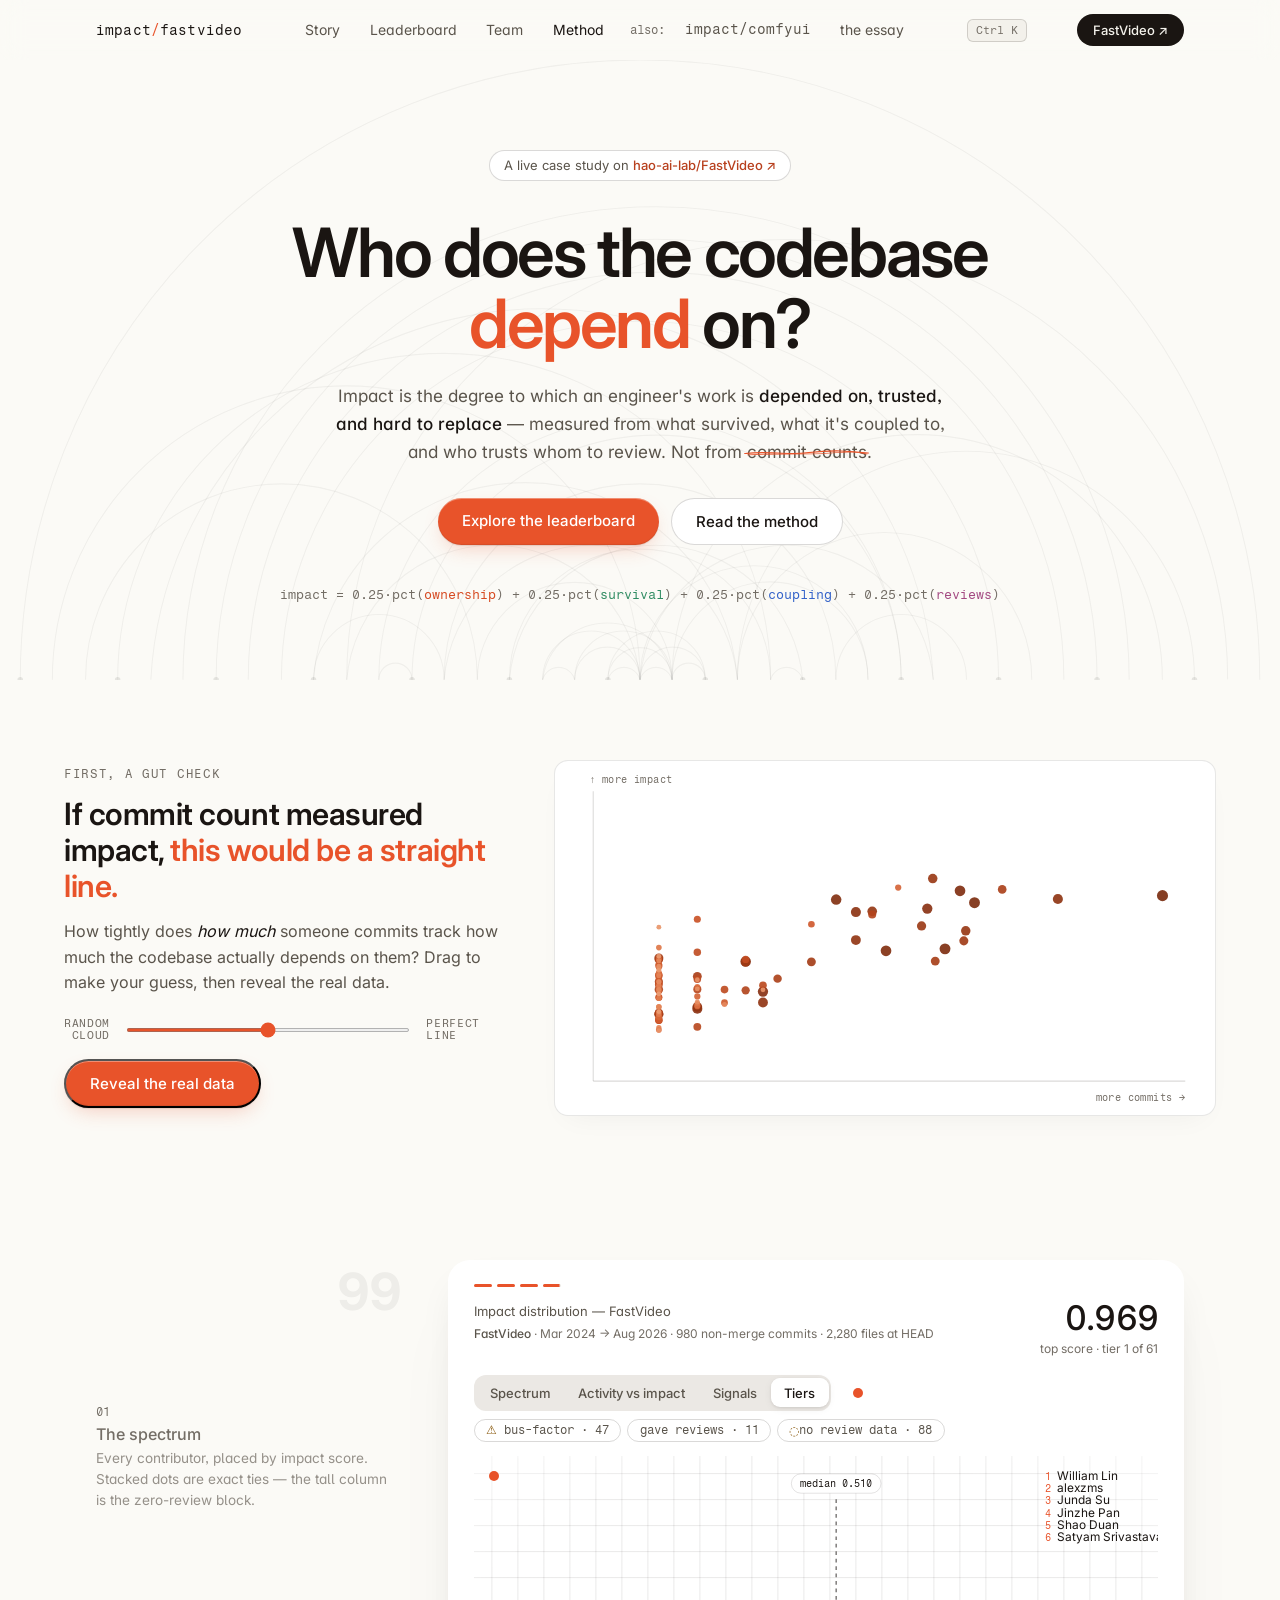
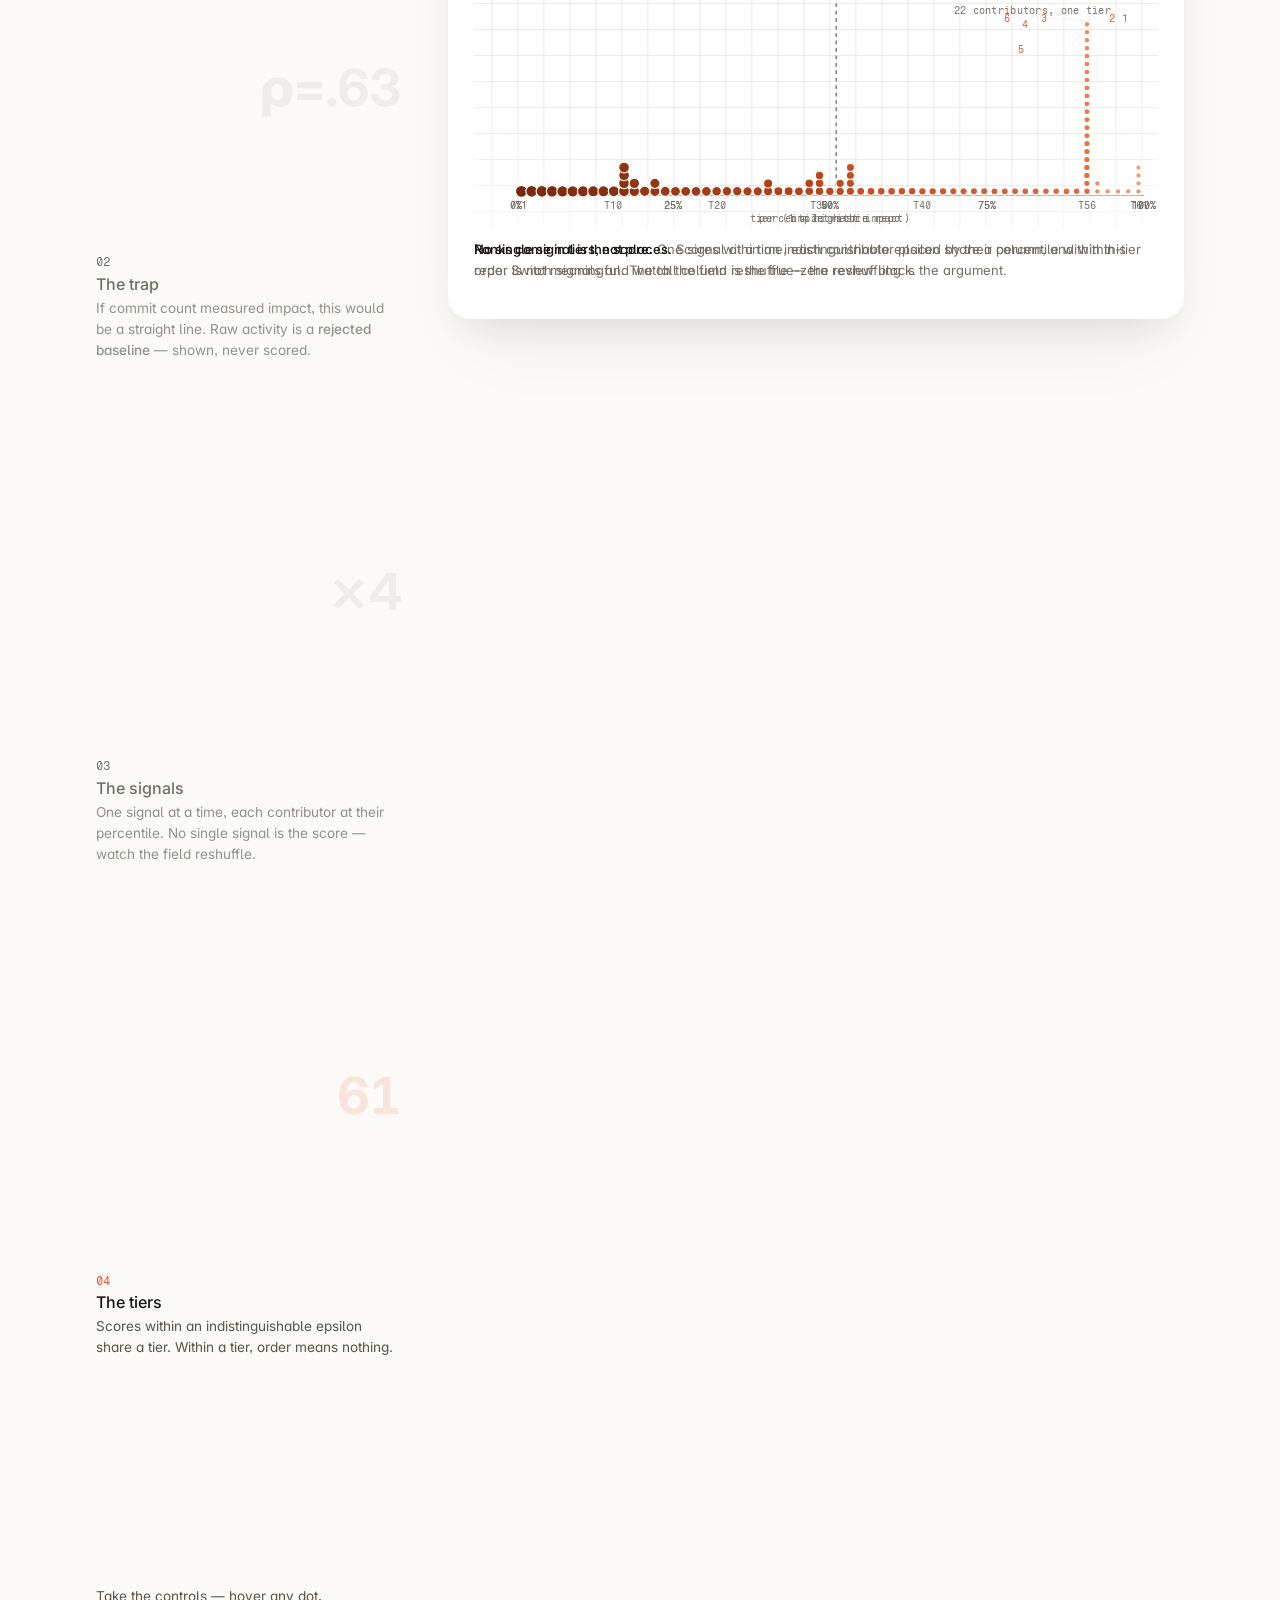
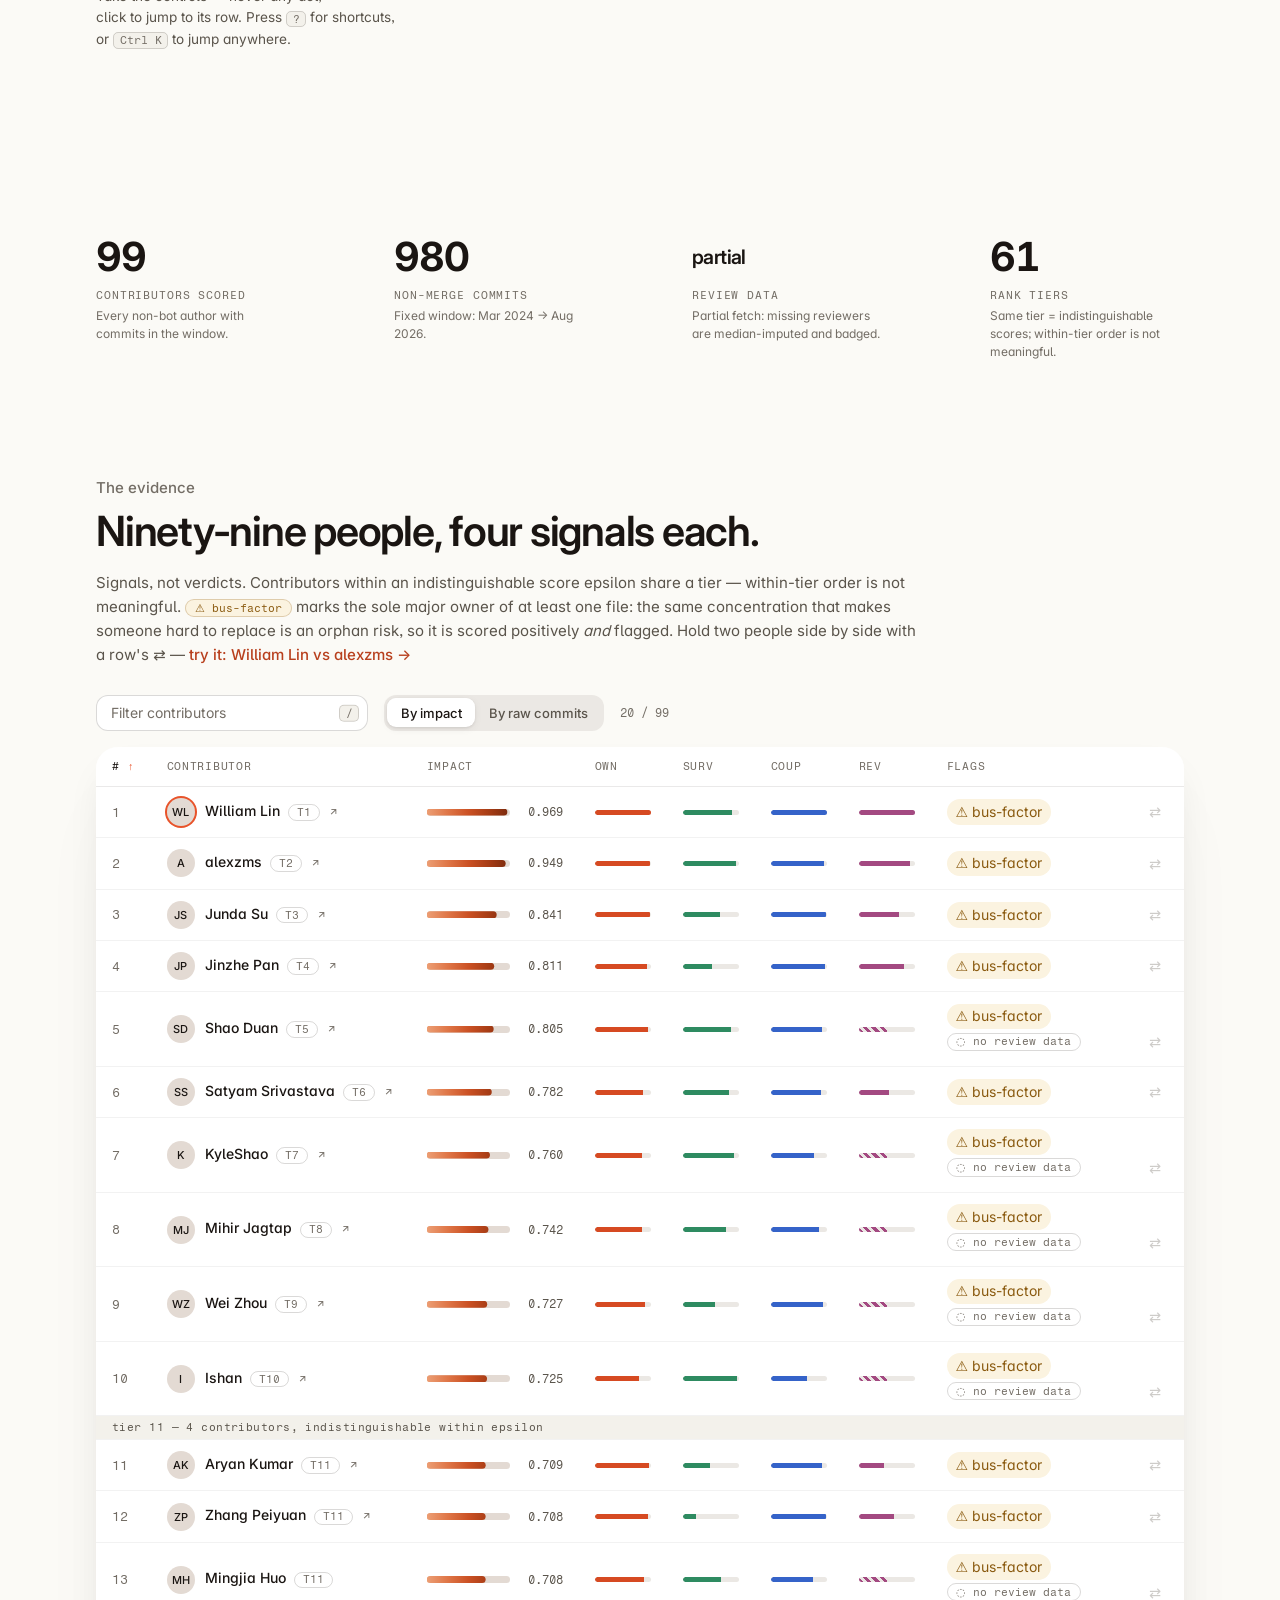
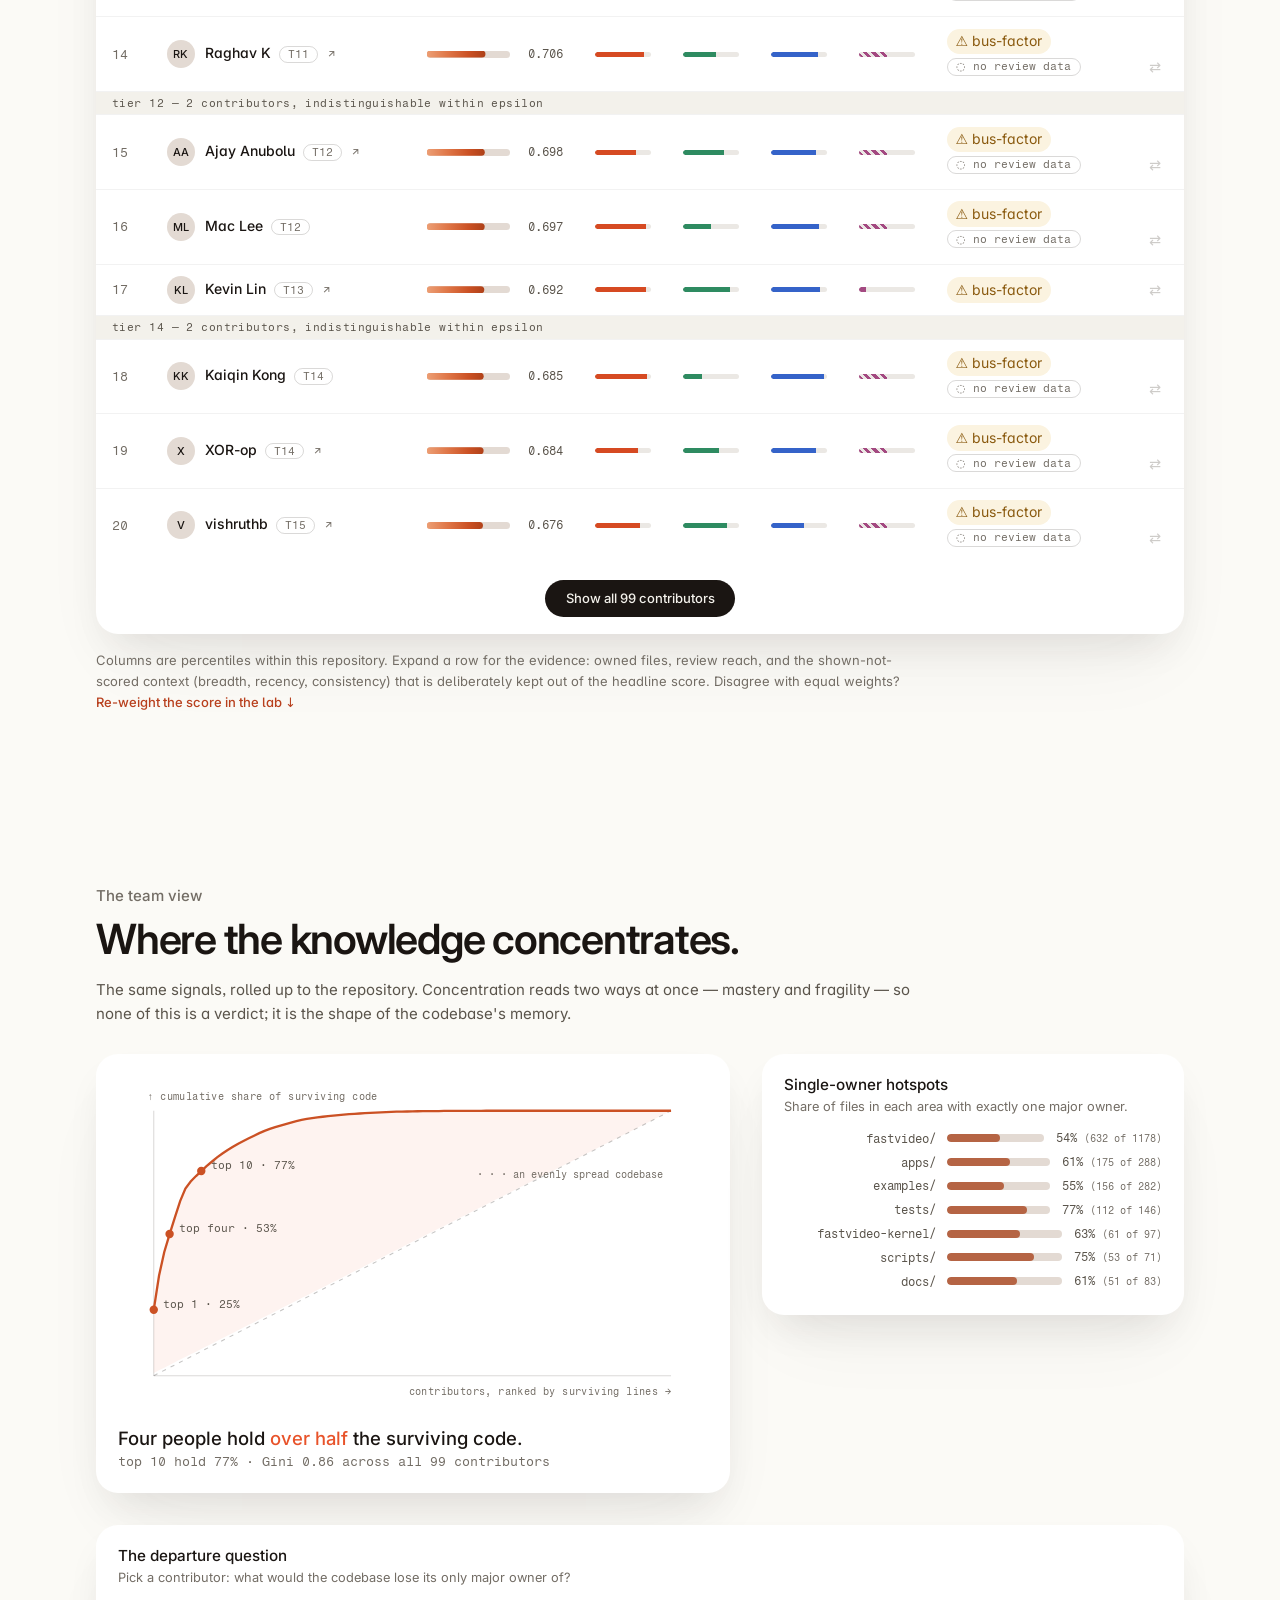
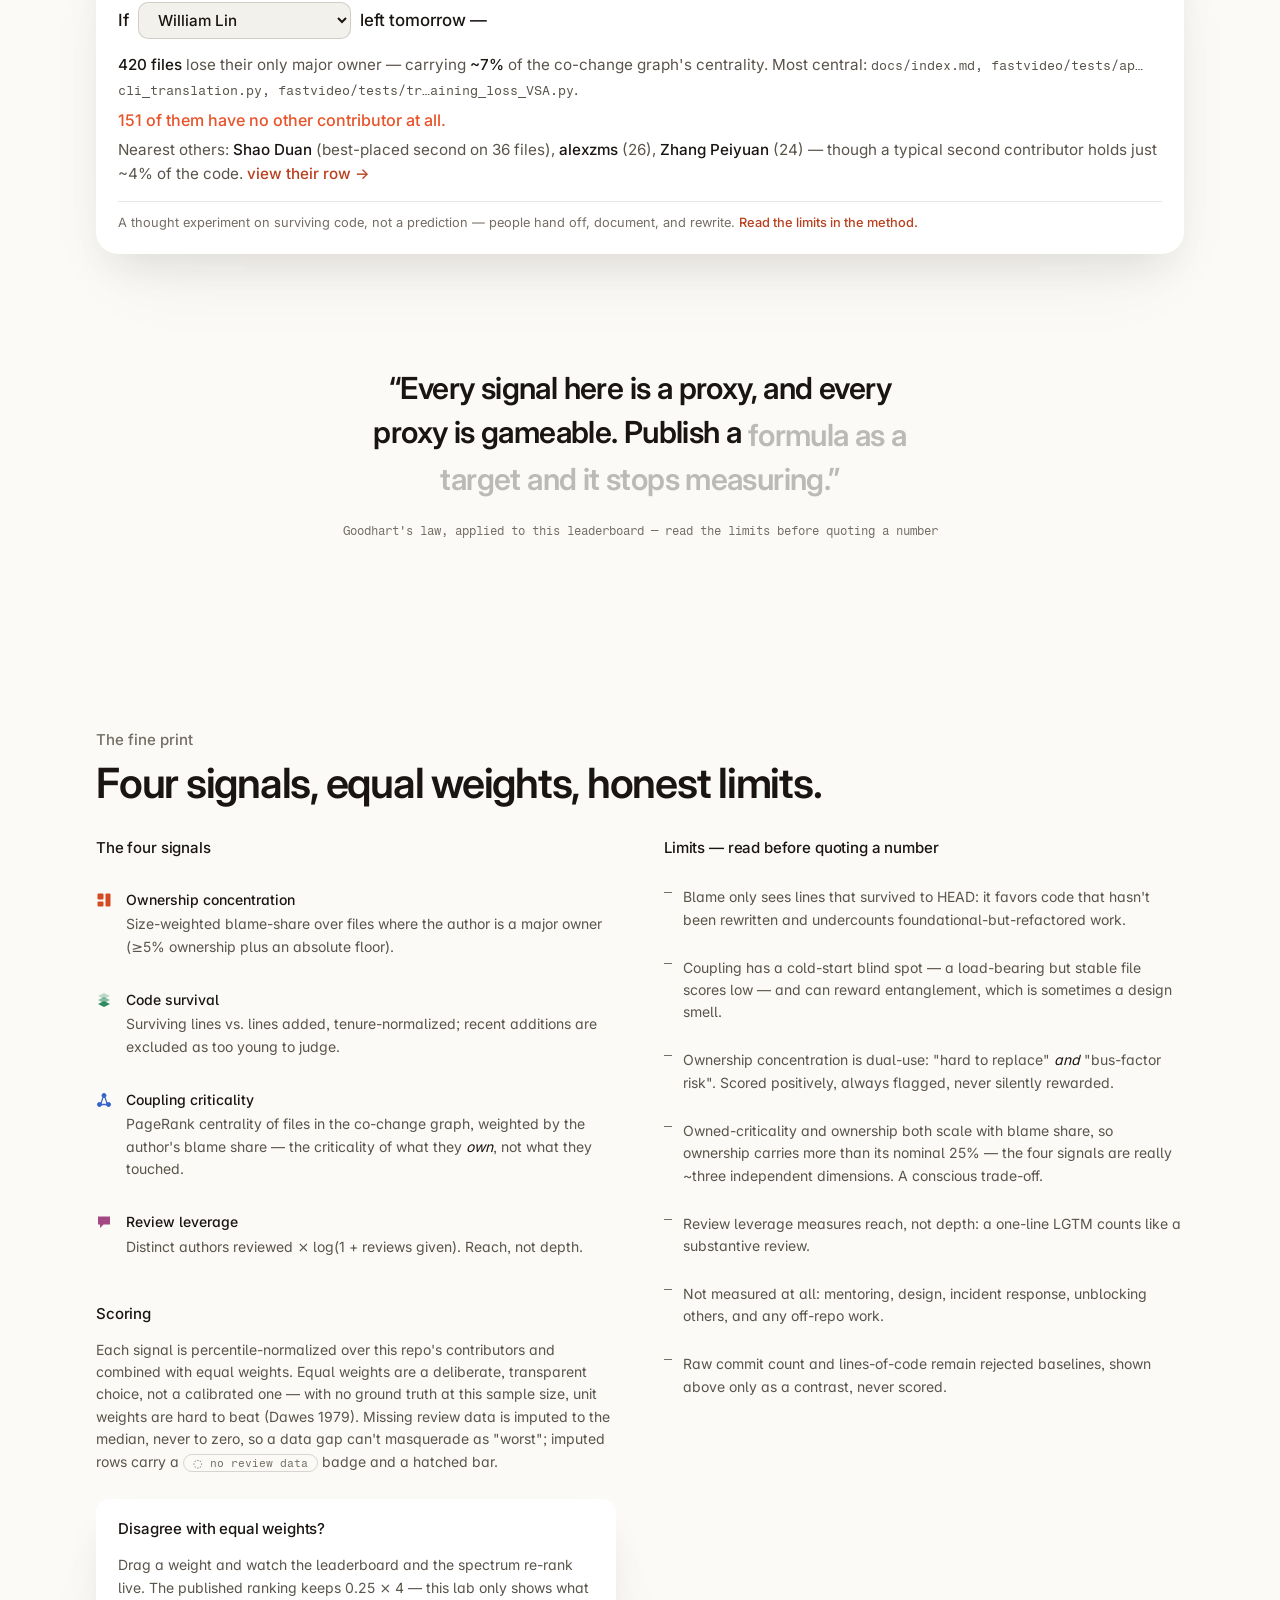
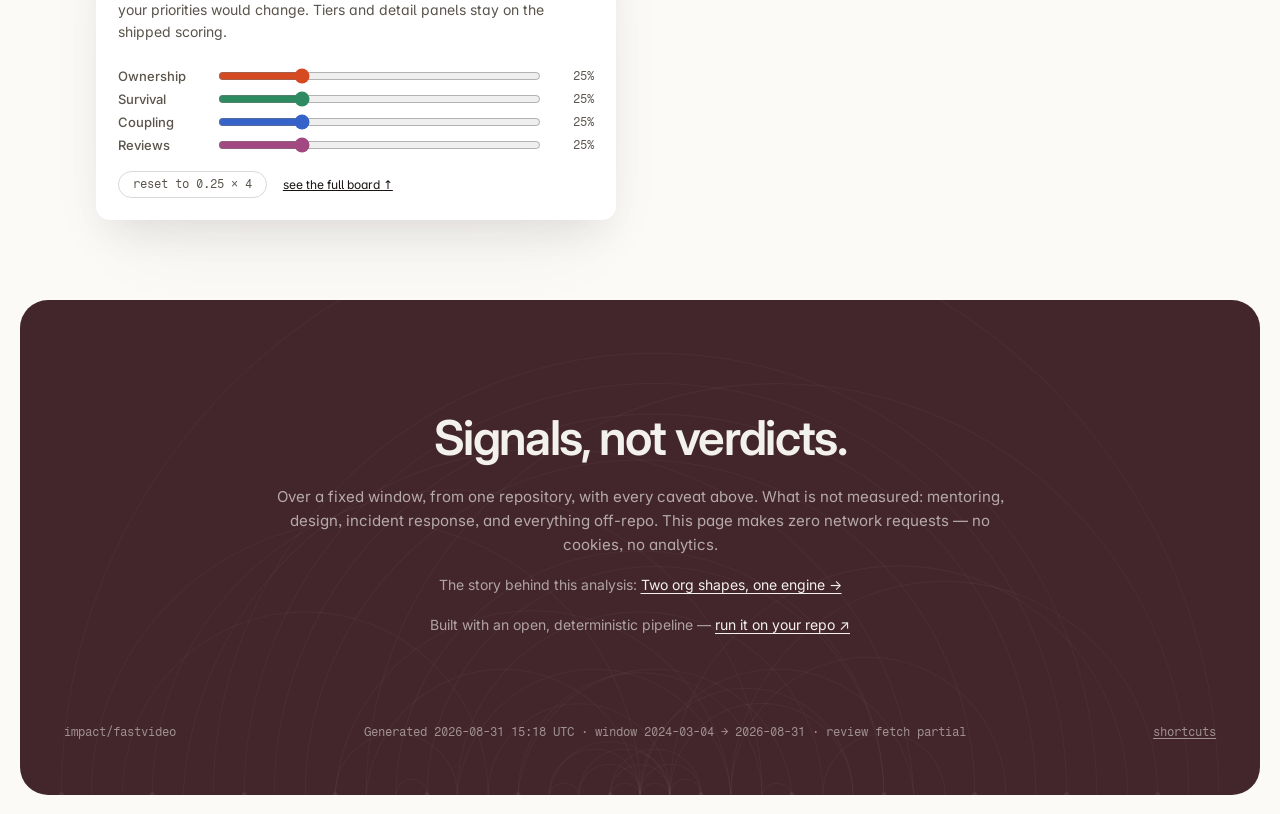
==== commit 52cd2f96: "chore: weekly data refresh (2026-08-31)" ====
--- a/docs/index.html
+++ b/docs/index.html
@@ -7,7 +7,7 @@
 <meta name="theme-color" content="#FCFCFC">
 <meta name="description" content="Who does FastVideo depend on? An engineering-impact leaderboard built from code survival, ownership, co-change coupling, and review leverage — not commit counts.">
 <meta property="og:title" content="Who does FastVideo depend on?">
-<meta property="og:description" content="98 FastVideo contributors ranked by impact — what survived, what it's coupled to, and who trusts whom to review. Not commit counts.">
+<meta property="og:description" content="99 FastVideo contributors ranked by impact — what survived, what it's coupled to, and who trusts whom to review. Not commit counts.">
 <meta property="og:type" content="website">
 <meta property="og:image" content="https://sbui056.github.io/engineering-metrics/og.png">
 <meta property="og:image:width" content="1200">
@@ -1577,7 +1577,7 @@
 </nav>
 
 <header class="hero" id="top">
-  <svg class="hero-arcs" viewBox="0 0 1200 560" preserveAspectRatio="xMidYMax slice" aria-hidden="true"><g fill="none" stroke="currentColor" stroke-opacity="0.06" stroke-width="1"><path d="M600 560 A 15 15 0 0 1 629 560" pathLength="1" style="--i:0"/><path d="M571 560 A 15 15 0 0 1 600 560" pathLength="1" style="--i:1"/><path d="M600 560 A 29 29 0 0 1 659 560" pathLength="1" style="--i:2"/><path d="M482 560 A 133 133 0 0 1 747 560" pathLength="1" style="--i:3"/><path d="M541 560 A 29 29 0 0 1 600 560" pathLength="1" style="--i:4"/><path d="M600 560 A 59 59 0 0 1 718 560" pathLength="1" style="--i:5"/><path d="M482 560 A 15 15 0 0 1 512 560" pathLength="1" style="--i:6"/><path d="M629 560 A 74 74 0 0 1 777 560" pathLength="1" style="--i:7"/><path d="M305 560 A 59 59 0 0 1 423 560" pathLength="1" style="--i:8"/><path d="M571 560 A 29 29 0 0 1 629 560" pathLength="1" style="--i:9"/><path d="M541 560 A 44 44 0 0 1 629 560" pathLength="1" style="--i:10"/><path d="M629 560 A 88 88 0 0 1 806 560" pathLength="1" style="--i:11"/><path d="M629 560 A 15 15 0 0 1 659 560" pathLength="1" style="--i:12"/><path d="M276 560 A 324 324 0 0 1 924 560" pathLength="1" style="--i:13"/><path d="M688 560 A 133 133 0 0 1 954 560" pathLength="1" style="--i:14"/><path d="M512 560 A 118 118 0 0 1 747 560" pathLength="1" style="--i:15"/><path d="M571 560 A 44 44 0 0 1 659 560" pathLength="1" style="--i:16"/><path d="M246 560 A 368 368 0 0 1 983 560" pathLength="1" style="--i:17"/><path d="M394 560 A 221 221 0 0 1 836 560" pathLength="1" style="--i:18"/><path d="M364 560 A 15 15 0 0 1 394 560" pathLength="1" style="--i:19"/><path d="M217 560 A 398 398 0 0 1 1013 560" pathLength="1" style="--i:20"/><path d="M187 560 A 427 427 0 0 1 1042 560" pathLength="1" style="--i:21"/><path d="M629 560 A 44 44 0 0 1 718 560" pathLength="1" style="--i:22"/><path d="M541 560 A 88 88 0 0 1 718 560" pathLength="1" style="--i:23"/><path d="M600 560 A 103 103 0 0 1 806 560" pathLength="1" style="--i:24"/><path d="M158 560 A 354 354 0 0 1 865 560" pathLength="1" style="--i:25"/><path d="M629 560 A 221 221 0 0 1 1072 560" pathLength="1" style="--i:26"/><path d="M128 560 A 192 192 0 0 1 512 560" pathLength="1" style="--i:27"/><path d="M688 560 A 206 206 0 0 1 1101 560" pathLength="1" style="--i:28"/><path d="M99 560 A 339 339 0 0 1 777 560" pathLength="1" style="--i:29"/><path d="M364 560 A 236 236 0 0 1 836 560" pathLength="1" style="--i:30"/><path d="M423 560 A 15 15 0 0 1 453 560" pathLength="1" style="--i:31"/><path d="M335 560 A 398 398 0 0 1 1131 560" pathLength="1" style="--i:32"/><path d="M69 560 A 265 265 0 0 1 600 560" pathLength="1" style="--i:33"/><path d="M600 560 A 133 133 0 0 1 865 560" pathLength="1" style="--i:34"/><path d="M335 560 A 133 133 0 0 1 600 560" pathLength="1" style="--i:35"/><path d="M453 560 A 118 118 0 0 1 688 560" pathLength="1" style="--i:36"/><path d="M453 560 A 221 221 0 0 1 895 560" pathLength="1" style="--i:37"/><path d="M688 560 A 103 103 0 0 1 895 560" pathLength="1" style="--i:38"/><path d="M40 560 A 560 560 0 0 1 1160 560" pathLength="1" style="--i:39"/></g><g fill="currentColor" fill-opacity="0.12"><circle cx="40" cy="560" r="2.5"/><circle cx="128" cy="560" r="2.5"/><circle cx="217" cy="560" r="2.5"/><circle cx="305" cy="560" r="2.5"/><circle cx="394" cy="560" r="2.5"/><circle cx="482" cy="560" r="2.5"/><circle cx="571" cy="560" r="2.5"/><circle cx="659" cy="560" r="2.5"/><circle cx="747" cy="560" r="2.5"/><circle cx="836" cy="560" r="2.5"/><circle cx="924" cy="560" r="2.5"/><circle cx="1013" cy="560" r="2.5"/><circle cx="1101" cy="560" r="2.5"/></g></svg>
+  <svg class="hero-arcs" viewBox="0 0 1200 560" preserveAspectRatio="xMidYMax slice" aria-hidden="true"><g fill="none" stroke="currentColor" stroke-opacity="0.06" stroke-width="1"><path d="M600 560 A 15 15 0 0 1 629 560" pathLength="1" style="--i:0"/><path d="M571 560 A 15 15 0 0 1 600 560" pathLength="1" style="--i:1"/><path d="M600 560 A 29 29 0 0 1 659 560" pathLength="1" style="--i:2"/><path d="M482 560 A 133 133 0 0 1 747 560" pathLength="1" style="--i:3"/><path d="M541 560 A 29 29 0 0 1 600 560" pathLength="1" style="--i:4"/><path d="M453 560 A 88 88 0 0 1 629 560" pathLength="1" style="--i:5"/><path d="M777 560 A 59 59 0 0 1 895 560" pathLength="1" style="--i:6"/><path d="M512 560 A 44 44 0 0 1 600 560" pathLength="1" style="--i:7"/><path d="M482 560 A 118 118 0 0 1 718 560" pathLength="1" style="--i:8"/><path d="M276 560 A 324 324 0 0 1 924 560" pathLength="1" style="--i:9"/><path d="M571 560 A 29 29 0 0 1 629 560" pathLength="1" style="--i:10"/><path d="M541 560 A 44 44 0 0 1 629 560" pathLength="1" style="--i:11"/><path d="M629 560 A 88 88 0 0 1 806 560" pathLength="1" style="--i:12"/><path d="M629 560 A 15 15 0 0 1 659 560" pathLength="1" style="--i:13"/><path d="M688 560 A 133 133 0 0 1 954 560" pathLength="1" style="--i:14"/><path d="M246 560 A 368 368 0 0 1 983 560" pathLength="1" style="--i:15"/><path d="M512 560 A 59 59 0 0 1 629 560" pathLength="1" style="--i:16"/><path d="M718 560 A 15 15 0 0 1 747 560" pathLength="1" style="--i:17"/><path d="M571 560 A 44 44 0 0 1 659 560" pathLength="1" style="--i:18"/><path d="M394 560 A 221 221 0 0 1 836 560" pathLength="1" style="--i:19"/><path d="M364 560 A 15 15 0 0 1 394 560" pathLength="1" style="--i:20"/><path d="M217 560 A 398 398 0 0 1 1013 560" pathLength="1" style="--i:21"/><path d="M187 560 A 427 427 0 0 1 1042 560" pathLength="1" style="--i:22"/><path d="M512 560 A 15 15 0 0 1 541 560" pathLength="1" style="--i:23"/><path d="M600 560 A 103 103 0 0 1 806 560" pathLength="1" style="--i:24"/><path d="M158 560 A 354 354 0 0 1 865 560" pathLength="1" style="--i:25"/><path d="M629 560 A 221 221 0 0 1 1072 560" pathLength="1" style="--i:26"/><path d="M128 560 A 295 295 0 0 1 718 560" pathLength="1" style="--i:27"/><path d="M688 560 A 206 206 0 0 1 1101 560" pathLength="1" style="--i:28"/><path d="M99 560 A 177 177 0 0 1 453 560" pathLength="1" style="--i:29"/><path d="M364 560 A 236 236 0 0 1 836 560" pathLength="1" style="--i:30"/><path d="M423 560 A 177 177 0 0 1 777 560" pathLength="1" style="--i:31"/><path d="M335 560 A 398 398 0 0 1 1131 560" pathLength="1" style="--i:32"/><path d="M69 560 A 265 265 0 0 1 600 560" pathLength="1" style="--i:33"/><path d="M600 560 A 133 133 0 0 1 865 560" pathLength="1" style="--i:34"/><path d="M335 560 A 133 133 0 0 1 600 560" pathLength="1" style="--i:35"/><path d="M423 560 A 133 133 0 0 1 688 560" pathLength="1" style="--i:36"/><path d="M305 560 A 59 59 0 0 1 423 560" pathLength="1" style="--i:37"/><path d="M305 560 A 192 192 0 0 1 688 560" pathLength="1" style="--i:38"/><path d="M40 560 A 560 560 0 0 1 1160 560" pathLength="1" style="--i:39"/></g><g fill="currentColor" fill-opacity="0.12"><circle cx="40" cy="560" r="2.5"/><circle cx="128" cy="560" r="2.5"/><circle cx="217" cy="560" r="2.5"/><circle cx="305" cy="560" r="2.5"/><circle cx="394" cy="560" r="2.5"/><circle cx="482" cy="560" r="2.5"/><circle cx="571" cy="560" r="2.5"/><circle cx="659" cy="560" r="2.5"/><circle cx="747" cy="560" r="2.5"/><circle cx="836" cy="560" r="2.5"/><circle cx="924" cy="560" r="2.5"/><circle cx="1013" cy="560" r="2.5"/><circle cx="1101" cy="560" r="2.5"/></g></svg>
   <div class="hero-inner">
     <a class="announce" href="https://github.com/hao-ai-lab/FastVideo" target="_blank" rel="noopener noreferrer"
        data-reveal>A live case study on&nbsp;<b>hao-ai-lab/FastVideo ↗</b></a>
@@ -1636,13 +1636,13 @@
   <h2 class="sr-only">How the score works</h2>
   <div class="story-grid">
     <aside class="story-rail" aria-hidden="false">
-      <div class="step" data-step="spectrum" data-ghost="98">
+      <div class="step" data-step="spectrum" data-ghost="99">
         <span class="n">01</span>
         <h3>The spectrum</h3>
         <p>Every contributor, placed by impact score.
           Stacked dots are exact ties — the tall column is the zero-review block.</p>
       </div>
-      <div class="step" data-step="activity" data-ghost="ρ=.70">
+      <div class="step" data-step="activity" data-ghost="ρ=.63">
         <span class="n">02</span>
         <h3>The trap</h3>
         <p>If commit count measured impact, this would be a straight line.
@@ -1654,7 +1654,7 @@
         <p>One signal at a time, each contributor at their percentile.
           No single signal is the score — watch the field reshuffle.</p>
       </div>
-      <div class="step" data-step="tiers" data-ghost="67">
+      <div class="step" data-step="tiers" data-ghost="61">
         <span class="n">04</span>
         <h3>The tiers</h3>
         <p>Scores within an indistinguishable epsilon share a tier.
@@ -1670,7 +1670,7 @@
       <div class="progress" id="story-progress" aria-hidden="true"><i></i><i></i><i></i><i></i></div>
       <div class="cardhead">
         <div class="t">Impact distribution — FastVideo
-          <small id="hero-eyebrow"><strong>FastVideo</strong> · Mar 2024 → Aug 2026 · 955 non-merge commits · 2,173 files at HEAD</small>
+          <small id="hero-eyebrow"><strong>FastVideo</strong> · Mar 2024 → Aug 2026 · 980 non-merge commits · 2,280 files at HEAD</small>
         </div>
         <div class="stat" id="field-stat"></div>
       </div>
@@ -1709,13 +1709,13 @@
 
 <section class="section" id="leaderboard" aria-labelledby="leaderboard-h">
   <p class="eyebrow" data-reveal>The evidence</p>
-  <h2 id="leaderboard-h" data-reveal>Ninety-eight people, four signals each.</h2>
+  <h2 id="leaderboard-h" data-reveal>Ninety-nine people, four signals each.</h2>
   <p class="section-sub" data-reveal>Signals, not verdicts. Contributors within an
     indistinguishable score epsilon share a tier — within-tier order is not meaningful.
     <span class="badge badge-warn" role="img" aria-label="bus-factor flag">⚠ bus-factor</span>
     marks the sole major owner of at least one file: the same concentration that makes
     someone hard to replace is an orphan risk, so it is scored positively <em>and</em> flagged.
-    Hold two people side by side with a row's ⇄ — <a class="pointer-link" href="#cmp=William%20Lin,Zhang%20Peiyuan">try it: William Lin vs Zhang Peiyuan →</a></p>
+    Hold two people side by side with a row's ⇄ — <a class="pointer-link" href="#cmp=William%20Lin,alexzms">try it: William Lin vs alexzms →</a></p>
 
   <div class="table-tools" data-reveal>
     <div class="search-wrap">
@@ -1877,7 +1877,7 @@
 </main>
 
 <footer class="espresso">
-  <svg class="espresso-arcs" viewBox="0 0 1200 560" preserveAspectRatio="xMidYMax slice" aria-hidden="true"><g fill="none" stroke="currentColor" stroke-opacity="0.06" stroke-width="1"><path d="M600 560 A 15 15 0 0 1 629 560" pathLength="1" style="--i:0"/><path d="M571 560 A 15 15 0 0 1 600 560" pathLength="1" style="--i:1"/><path d="M600 560 A 29 29 0 0 1 659 560" pathLength="1" style="--i:2"/><path d="M482 560 A 133 133 0 0 1 747 560" pathLength="1" style="--i:3"/><path d="M541 560 A 29 29 0 0 1 600 560" pathLength="1" style="--i:4"/><path d="M600 560 A 59 59 0 0 1 718 560" pathLength="1" style="--i:5"/><path d="M482 560 A 15 15 0 0 1 512 560" pathLength="1" style="--i:6"/><path d="M629 560 A 74 74 0 0 1 777 560" pathLength="1" style="--i:7"/><path d="M305 560 A 59 59 0 0 1 423 560" pathLength="1" style="--i:8"/><path d="M571 560 A 29 29 0 0 1 629 560" pathLength="1" style="--i:9"/><path d="M541 560 A 44 44 0 0 1 629 560" pathLength="1" style="--i:10"/><path d="M629 560 A 88 88 0 0 1 806 560" pathLength="1" style="--i:11"/><path d="M629 560 A 15 15 0 0 1 659 560" pathLength="1" style="--i:12"/><path d="M276 560 A 324 324 0 0 1 924 560" pathLength="1" style="--i:13"/><path d="M688 560 A 133 133 0 0 1 954 560" pathLength="1" style="--i:14"/><path d="M512 560 A 118 118 0 0 1 747 560" pathLength="1" style="--i:15"/><path d="M571 560 A 44 44 0 0 1 659 560" pathLength="1" style="--i:16"/><path d="M246 560 A 368 368 0 0 1 983 560" pathLength="1" style="--i:17"/><path d="M394 560 A 221 221 0 0 1 836 560" pathLength="1" style="--i:18"/><path d="M364 560 A 15 15 0 0 1 394 560" pathLength="1" style="--i:19"/><path d="M217 560 A 398 398 0 0 1 1013 560" pathLength="1" style="--i:20"/><path d="M187 560 A 427 427 0 0 1 1042 560" pathLength="1" style="--i:21"/><path d="M629 560 A 44 44 0 0 1 718 560" pathLength="1" style="--i:22"/><path d="M541 560 A 88 88 0 0 1 718 560" pathLength="1" style="--i:23"/><path d="M600 560 A 103 103 0 0 1 806 560" pathLength="1" style="--i:24"/><path d="M158 560 A 354 354 0 0 1 865 560" pathLength="1" style="--i:25"/><path d="M629 560 A 221 221 0 0 1 1072 560" pathLength="1" style="--i:26"/><path d="M128 560 A 192 192 0 0 1 512 560" pathLength="1" style="--i:27"/><path d="M688 560 A 206 206 0 0 1 1101 560" pathLength="1" style="--i:28"/><path d="M99 560 A 339 339 0 0 1 777 560" pathLength="1" style="--i:29"/><path d="M364 560 A 236 236 0 0 1 836 560" pathLength="1" style="--i:30"/><path d="M423 560 A 15 15 0 0 1 453 560" pathLength="1" style="--i:31"/><path d="M335 560 A 398 398 0 0 1 1131 560" pathLength="1" style="--i:32"/><path d="M69 560 A 265 265 0 0 1 600 560" pathLength="1" style="--i:33"/><path d="M600 560 A 133 133 0 0 1 865 560" pathLength="1" style="--i:34"/><path d="M335 560 A 133 133 0 0 1 600 560" pathLength="1" style="--i:35"/><path d="M453 560 A 118 118 0 0 1 688 560" pathLength="1" style="--i:36"/><path d="M453 560 A 221 221 0 0 1 895 560" pathLength="1" style="--i:37"/><path d="M688 560 A 103 103 0 0 1 895 560" pathLength="1" style="--i:38"/><path d="M40 560 A 560 560 0 0 1 1160 560" pathLength="1" style="--i:39"/></g><g fill="currentColor" fill-opacity="0.12"><circle cx="40" cy="560" r="2.5"/><circle cx="128" cy="560" r="2.5"/><circle cx="217" cy="560" r="2.5"/><circle cx="305" cy="560" r="2.5"/><circle cx="394" cy="560" r="2.5"/><circle cx="482" cy="560" r="2.5"/><circle cx="571" cy="560" r="2.5"/><circle cx="659" cy="560" r="2.5"/><circle cx="747" cy="560" r="2.5"/><circle cx="836" cy="560" r="2.5"/><circle cx="924" cy="560" r="2.5"/><circle cx="1013" cy="560" r="2.5"/><circle cx="1101" cy="560" r="2.5"/></g></svg>
+  <svg class="espresso-arcs" viewBox="0 0 1200 560" preserveAspectRatio="xMidYMax slice" aria-hidden="true"><g fill="none" stroke="currentColor" stroke-opacity="0.06" stroke-width="1"><path d="M600 560 A 15 15 0 0 1 629 560" pathLength="1" style="--i:0"/><path d="M571 560 A 15 15 0 0 1 600 560" pathLength="1" style="--i:1"/><path d="M600 560 A 29 29 0 0 1 659 560" pathLength="1" style="--i:2"/><path d="M482 560 A 133 133 0 0 1 747 560" pathLength="1" style="--i:3"/><path d="M541 560 A 29 29 0 0 1 600 560" pathLength="1" style="--i:4"/><path d="M453 560 A 88 88 0 0 1 629 560" pathLength="1" style="--i:5"/><path d="M777 560 A 59 59 0 0 1 895 560" pathLength="1" style="--i:6"/><path d="M512 560 A 44 44 0 0 1 600 560" pathLength="1" style="--i:7"/><path d="M482 560 A 118 118 0 0 1 718 560" pathLength="1" style="--i:8"/><path d="M276 560 A 324 324 0 0 1 924 560" pathLength="1" style="--i:9"/><path d="M571 560 A 29 29 0 0 1 629 560" pathLength="1" style="--i:10"/><path d="M541 560 A 44 44 0 0 1 629 560" pathLength="1" style="--i:11"/><path d="M629 560 A 88 88 0 0 1 806 560" pathLength="1" style="--i:12"/><path d="M629 560 A 15 15 0 0 1 659 560" pathLength="1" style="--i:13"/><path d="M688 560 A 133 133 0 0 1 954 560" pathLength="1" style="--i:14"/><path d="M246 560 A 368 368 0 0 1 983 560" pathLength="1" style="--i:15"/><path d="M512 560 A 59 59 0 0 1 629 560" pathLength="1" style="--i:16"/><path d="M718 560 A 15 15 0 0 1 747 560" pathLength="1" style="--i:17"/><path d="M571 560 A 44 44 0 0 1 659 560" pathLength="1" style="--i:18"/><path d="M394 560 A 221 221 0 0 1 836 560" pathLength="1" style="--i:19"/><path d="M364 560 A 15 15 0 0 1 394 560" pathLength="1" style="--i:20"/><path d="M217 560 A 398 398 0 0 1 1013 560" pathLength="1" style="--i:21"/><path d="M187 560 A 427 427 0 0 1 1042 560" pathLength="1" style="--i:22"/><path d="M512 560 A 15 15 0 0 1 541 560" pathLength="1" style="--i:23"/><path d="M600 560 A 103 103 0 0 1 806 560" pathLength="1" style="--i:24"/><path d="M158 560 A 354 354 0 0 1 865 560" pathLength="1" style="--i:25"/><path d="M629 560 A 221 221 0 0 1 1072 560" pathLength="1" style="--i:26"/><path d="M128 560 A 295 295 0 0 1 718 560" pathLength="1" style="--i:27"/><path d="M688 560 A 206 206 0 0 1 1101 560" pathLength="1" style="--i:28"/><path d="M99 560 A 177 177 0 0 1 453 560" pathLength="1" style="--i:29"/><path d="M364 560 A 236 236 0 0 1 836 560" pathLength="1" style="--i:30"/><path d="M423 560 A 177 177 0 0 1 777 560" pathLength="1" style="--i:31"/><path d="M335 560 A 398 398 0 0 1 1131 560" pathLength="1" style="--i:32"/><path d="M69 560 A 265 265 0 0 1 600 560" pathLength="1" style="--i:33"/><path d="M600 560 A 133 133 0 0 1 865 560" pathLength="1" style="--i:34"/><path d="M335 560 A 133 133 0 0 1 600 560" pathLength="1" style="--i:35"/><path d="M423 560 A 133 133 0 0 1 688 560" pathLength="1" style="--i:36"/><path d="M305 560 A 59 59 0 0 1 423 560" pathLength="1" style="--i:37"/><path d="M305 560 A 192 192 0 0 1 688 560" pathLength="1" style="--i:38"/><path d="M40 560 A 560 560 0 0 1 1160 560" pathLength="1" style="--i:39"/></g><g fill="currentColor" fill-opacity="0.12"><circle cx="40" cy="560" r="2.5"/><circle cx="128" cy="560" r="2.5"/><circle cx="217" cy="560" r="2.5"/><circle cx="305" cy="560" r="2.5"/><circle cx="394" cy="560" r="2.5"/><circle cx="482" cy="560" r="2.5"/><circle cx="571" cy="560" r="2.5"/><circle cx="659" cy="560" r="2.5"/><circle cx="747" cy="560" r="2.5"/><circle cx="836" cy="560" r="2.5"/><circle cx="924" cy="560" r="2.5"/><circle cx="1013" cy="560" r="2.5"/><circle cx="1101" cy="560" r="2.5"/></g></svg>
   <div class="espresso-inner">
     <h2>Signals, not verdicts.</h2>
     <p class="espresso-sub">Over a fixed window, from one repository, with every caveat
@@ -1887,7 +1887,7 @@
     <p class="espresso-run">Built with an open, deterministic pipeline — <a href="https://github.com/sbui056/engineering-metrics" target="_blank" rel="noopener noreferrer">run it on your repo ↗</a></p>
     <div class="espresso-meta">
       <span>impact/fastvideo</span>
-      <span id="footer-meta">Generated 2026-08-24 08:52 UTC · window 2024-03-04 → 2026-08-23 · review fetch complete</span>
+      <span id="footer-meta">Generated 2026-08-31 15:18 UTC · window 2024-03-04 → 2026-08-31 · review fetch partial</span>
       <button type="button" id="foot-shortcuts" class="foot-shortcuts" hidden>shortcuts</button>
     </div>
   </div>
@@ -1951,7 +1951,7 @@
 <div id="tooltip" class="tooltip" role="status" aria-live="polite" hidden></div>
 <noscript><p class="noscript">This page renders its data with JavaScript. Enable it to see the leaderboard.</p></noscript>
 
-<script>window.__DATA__ = {"meta":{"repo":"FastVideo","repo_url":"https://github.com/hao-ai-lab/FastVideo","generated_at":"2026-08-24 08:52 UTC","window_start":"2024-03-04","window_end":"2026-08-23","window_label":"Mar 2024 \u2192 Aug 2026","review_status":"complete","n_authors":98,"n_tiers":67,"n_commits":955,"n_files":2173,"rho":0.7,"zero_tie":true},"signals":[{"key":"ownership_concentration","label":"Ownership concentration","short":"Own"},{"key":"code_survival_tenure_normalized","label":"Code survival (tenure-norm.)","short":"Surv"},{"key":"coupling_criticality","label":"Coupling criticality (owned)","short":"Coup"},{"key":"review_leverage","label":"Review leverage","short":"Rev"}],"authors":[{"name":"William Lin","rank":1,"tier":1,"impact":0.9693,"signals":{"ownership_concentration":1.0,"code_survival_tenure_normalized":0.8772,"coupling_criticality":1.0,"review_leverage":1.0},"flags":{"bus_factor":true,"review_imputed":false},"rationale":"Top-decile concentrated ownership of surviving code and top-decile ownership of files central to co-change \u2014 sole major owner of some files (bus-factor risk).","aux":{"breadth_files":2167,"breadth_dirs":19,"recency_days":0,"consistency":0.932},"review":{"count":559,"distinct_authors":62,"approval_rate":0.682},"top_files":[{"path":"README.md","blame_share":0.4683,"centrality":0.019939,"orphan":false},{"path":"fastvideo/fastvideo_args.py","blame_share":0.2484,"centrality":0.018377,"orphan":false},{"path":"fastvideo/training/training_pipeline.py","blame_share":0.4365,"centrality":0.017956,"orphan":false},{"path":"pyproject.toml","blame_share":0.2813,"centrality":0.013568,"orphan":false},{"path":"fastvideo/pipelines/stages/denoising.py","blame_share":0.1469,"centrality":0.011991,"orphan":false},{"path":"fastvideo/tests/modal/pr_test.py","blame_share":0.345,"centrality":0.009533,"orphan":false},{"path":"fastvideo/entrypoints/video_generator.py","blame_share":0.3466,"centrality":0.008642,"orphan":false},{"path":"fastvideo/training/distillation_pipeline.py","blame_share":0.1387,"centrality":0.007606,"orphan":false},{"path":"fastvideo/training/training_utils.py","blame_share":0.1196,"centrality":0.00727,"orphan":false},{"path":"fastvideo/pipelines/pipeline_batch_info.py","blame_share":0.3989,"centrality":0.00689,"orphan":false}],"owned":{"total":926,"orphan":395,"shared":[0,2,4,5,6,7,8,9,10,11,12,13,14,15,16,17,18,19,20,24,25,26,27,28,29,30,31,33,34,35,36,38,39,40,41,42,43,44,45,46,47,48,49,50,51,52,53,54,55,56,57,58,59,60,61,62,63,68,69,70,71,72,73,74,75,76,77,80,81,82,83,84,85,86,87,88,89,90,92,94,95,97,98,99,100,101,102,103,104,105,106,107,108,109,110,112,113,114,115,116,118,119,120,121,123,124,125,126,127,128,129,130,131,132,133,134,135,136,137,138,139,140,141,142,143,144,145,146,147,148,149,150,157,158,159,160,161,162,167,168,169,182,183,184,185,186,187,188,189,190,191,192,193,194,196,197,198,199,200,201,202,203,205,208,209,210,214,215,216,217,218,219,220,221,222,223,225,226,227,228,229,230,231,232,233,234,235,236,237,239,240,241,243,244,245,246,247,248,249,250,251,260,261,262,263,264,266,267,268,271,272,273,274,276,278,279,280,281,282,283,284,285,286,287,288,289,290,291,293,295,300,303,304,305,307,308,309,310,311,313,314,316,317,318,319,321,322,324,325,326,330,332,333,334,335,337,338,339,340,341,342,344,345,346,347,348,352,353,354,355,356,357,358,359,360,361,362,363,364,365,366,367,368,369,370,371,372,373,374,375,376,377,378,379,380,381,382,383,384,385,386,387,388,389,390,391,393,394,396,397,402,403,405,406,407,411,412,413,416,421,422,424,426,427,428,429,430,431,432,433,434,435,436,437,438,439,440,442,443,444,445,446,447,448,449,450,451,452,453,454,456,458,459,460,462,465,467,468,469,470,471,474,475,476,477,478,479,480,481,482,483,485,487,488,489,490,491,493,494,495,497,498,499,500,501,502,503,504,505,506,507,508,510,511,512,513,516,518,520,521,523,524,525,527,528,531,532,534,535,536,537,538,540,542,543,544,545,546,547,548,550,551,552,554,555,556,557,559,560,561,562,563,564,565,566,567,568,570,571,572,574,575,577,580,581,582,583,588,601,610,611,612,613,614,615,616,617,618,619,620,622,623,624,625,626,627,628,629,630,631,632,634,636,637,638,641,642,643,644,645,646,648,649,650,651,652,653,654,655,656,657,658,659,660,661,662,663,664,665,666,667,668,669,670,671,672,673,674,675,676,677,678,679,680,681,682,683]},"commits":398,"sx":5.989,"weekly":[0,0,0,0,0,0,0,0,0,0,0,0,0,0,0,0,0,0,0,0,0,0,0,0,0,0,0,0,0,0,0,0,0,0,0,0,0,0,0,0,0,0,0,0,0,0,0,0,0,0,0,0,0,0,0,1,1,6,10,2,4,10,8,2,9,4,5,10,6,6,2,3,8,2,10,1,4,8,3,6,3,3,2,1,0,2,1,1,1,2,2,2,4,4,8,5,10,5,3,3,4,6,1,4,0,0,0,1,0,2,5,4,8,10,28,7,4,7,2,8,15,22,16,12,6,10,11,1,11],"github":"solitarythinker","views":{"spectrum":[0.9693,0.5145],"activity":[0.9615,0.0307],"tiers":[0.0075,0.9877],"own":[1.0,0.5076],"surv":[0.8772,0.5],"coup":[1.0,0.5076],"rev":[1.0,0.5]}},{"name":"alexzms","rank":2,"tier":2,"impact":0.9613,"signals":{"ownership_concentration":0.9796,"code_survival_tenure_normalized":0.9474,"coupling_criticality":0.9592,"review_leverage":0.9592},"flags":{"bus_factor":true,"review_imputed":false},"rationale":"Top-decile concentrated ownership of surviving code and top-decile ownership of files central to co-change \u2014 sole major owner of some files (bus-factor risk).","aux":{"breadth_files":578,"breadth_dirs":15,"recency_days":3,"consistency":0.583},"review":{"count":58,"distinct_authors":16,"approval_rate":0.5},"top_files":[{"path":"README.md","blame_share":0.0732,"centrality":0.019939,"orphan":false},{"path":"fastvideo/fastvideo_args.py","blame_share":0.1475,"centrality":0.018377,"orphan":false},{"path":"fastvideo/training/training_pipeline.py","blame_share":0.1187,"centrality":0.017956,"orphan":false},{"path":"pyproject.toml","blame_share":0.0122,"centrality":0.013568,"orphan":false},{"path":"fastvideo/pipelines/stages/denoising.py","blame_share":0.2101,"centrality":0.011991,"orphan":false},{"path":"fastvideo/tests/modal/pr_test.py","blame_share":0.0446,"centrality":0.009533,"orphan":false},{"path":"fastvideo/entrypoints/video_generator.py","blame_share":0.0156,"centrality":0.008642,"orphan":false},{"path":"fastvideo/training/distillation_pipeline.py","blame_share":0.1697,"centrality":0.007606,"orphan":false},{"path":"fastvideo/training/training_utils.py","blame_share":0.1022,"centrality":0.00727,"orphan":false},{"path":"fastvideo/pipelines/pipeline_batch_info.py","blame_share":0.0309,"centrality":0.00689,"orphan":false}],"owned":{"total":303,"orphan":128,"shared":[4,17,89,91,117,118,144,148,151,152,153,154,155,156,157,158,159,160,161,162,163,164,165,166,167,168,169,170,171,172,173,175,176,177,178,179,180,181,195,196,197,198,199,200,201,202,203,204,206,208,209,211,212,213,216,217,218,220,226,233,242,243,251,252,253,257,259,265,276,293,298,299,300,302,313,317,320,322,323,326,329,331,332,335,351,352,366,417,418,419,420,422,423,436,438,439,440,441,442,443,444,445,447,448,450,451,452,453,456,458,459,460,462,463,464,465,466,467,468,469,471,535,547,548,549,550,551,553,554,555,556,557,558,559,560,580,581,582,587,588,589,590,591,592,593,594,595,596,597,598,599,600,601,602,603,604,605,606,608,609,610,613,614,615,616,617,618,619,620,621,622,623,625,626,632,680]},"commits":55,"sx":4.0254,"weekly":[0,0,0,0,0,0,0,0,0,0,0,0,0,0,0,0,0,0,0,0,0,0,0,0,0,0,0,0,0,0,0,0,0,0,0,0,0,0,0,0,0,0,0,0,0,0,0,0,0,0,0,0,0,0,0,0,0,0,0,0,0,0,0,0,0,0,0,0,0,0,0,0,0,0,0,0,0,0,0,0,0,0,0,0,0,0,0,0,0,0,0,0,0,2,1,0,0,2,3,1,0,1,0,0,1,4,0,4,0,0,0,1,6,2,4,0,6,1,3,8,2,1,1,0,0,0,0,0,1],"github":"alexzms","views":{"spectrum":[0.9613,0.5],"activity":[0.6463,0.0387],"tiers":[0.0224,0.9877],"own":[0.9796,0.5076],"surv":[0.9474,0.5],"coup":[0.9592,0.5076],"rev":[0.9592,0.5]}},{"name":"Junda Su","rank":3,"tier":3,"impact":0.8912,"signals":{"ownership_concentration":0.9898,"code_survival_tenure_normalized":0.6667,"coupling_criticality":0.9796,"review_leverage":0.9286},"flags":{"bus_factor":true,"review_imputed":false},"rationale":"Top-decile concentrated ownership of surviving code and top-decile ownership of files central to co-change \u2014 sole major owner of some files (bus-factor risk).","aux":{"breadth_files":485,"breadth_dirs":11,"recency_days":1,"consistency":0.452},"review":{"count":19,"distinct_authors":6,"approval_rate":0.368},"top_files":[{"path":"README.md","blame_share":0.0049,"centrality":0.019939,"orphan":false},{"path":"fastvideo/fastvideo_args.py","blame_share":0.0734,"centrality":0.018377,"orphan":false},{"path":"fastvideo/training/training_pipeline.py","blame_share":0.1031,"centrality":0.017956,"orphan":false},{"path":"pyproject.toml","blame_share":0.0673,"centrality":0.013568,"orphan":false},{"path":"fastvideo/tests/modal/pr_test.py","blame_share":0.062,"centrality":0.009533,"orphan":false},{"path":"fastvideo/entrypoints/video_generator.py","blame_share":0.309,"centrality":0.008642,"orphan":false},{"path":"fastvideo/training/distillation_pipeline.py","blame_share":0.0007,"centrality":0.007606,"orphan":false},{"path":"fastvideo/training/training_utils.py","blame_share":0.0012,"centrality":0.00727,"orphan":false},{"path":"fastvideo/pipelines/pipeline_batch_info.py","blame_share":0.073,"centrality":0.00689,"orphan":false},{"path":"fastvideo/pipelines/composed_pipeline_base.py","blame_share":0.0846,"centrality":0.006778,"orphan":false}],"owned":{"total":306,"orphan":205,"shared":[0,7,13,17,18,19,20,21,22,23,24,25,26,27,28,29,30,31,32,33,34,35,36,37,38,47,77,81,82,84,116,117,119,120,134,135,136,137,170,171,172,190,191,205,231,232,233,234,250,272,309,310,313,324,349,350,352,366,367,380,403,405,420,423,424,425,435,437,477,478,479,480,481,488,489,490,491,492,499,506,512,536,548,552,576,578,588,591,594,597,598,604,605,606,607,614,622,635,637,639,640,673]},"commits":40,"sx":3.7136,"weekly":[0,0,0,0,0,0,0,0,0,0,0,0,0,0,0,0,0,0,0,0,0,0,0,0,0,0,0,0,0,0,0,0,0,0,0,0,0,0,0,0,0,0,0,0,0,0,0,0,0,0,0,0,0,0,0,0,0,0,0,0,0,0,0,0,0,0,0,0,0,0,0,0,0,0,0,0,0,0,0,0,0,0,0,0,0,0,0,0,0,0,0,0,0,0,0,0,0,0,1,0,0,2,1,1,0,0,0,0,0,0,0,1,1,4,17,6,1,0,1,0,0,0,0,2,0,0,1,0,1],"github":"davids048","views":{"spectrum":[0.8912,0.5],"activity":[0.5962,0.1088],"tiers":[0.0373,0.9877],"own":[0.9898,0.5],"surv":[0.6667,0.5],"coup":[0.9796,0.5076],"rev":[0.9286,0.5076]}},{"name":"Kevin Lin","rank":4,"tier":4,"impact":0.872,"signals":{"ownership_concentration":0.8776,"code_survival_tenure_normalized":0.8246,"coupling_criticality":0.8878,"review_leverage":0.898},"flags":{"bus_factor":true,"review_imputed":false},"rationale":"Top-quartile review reach across contributors and top-quartile ownership of files central to co-change \u2014 sole major owner of some files (bus-factor risk).","aux":{"breadth_files":240,"breadth_dirs":12,"recency_days":55,"consistency":0.313},"review":{"count":13,"distinct_authors":4,"approval_rate":0.692},"top_files":[{"path":"fastvideo/fastvideo_args.py","blame_share":0.0042,"centrality":0.018377,"orphan":false},{"path":"fastvideo/training/training_pipeline.py","blame_share":0.0042,"centrality":0.017956,"orphan":false},{"path":"pyproject.toml","blame_share":0.0336,"centrality":0.013568,"orphan":false},{"path":"fastvideo/pipelines/stages/denoising.py","blame_share":0.0539,"centrality":0.011991,"orphan":false},{"path":"fastvideo/tests/modal/pr_test.py","blame_share":0.0756,"centrality":0.009533,"orphan":false},{"path":"fastvideo/training/distillation_pipeline.py","blame_share":0.004,"centrality":0.007606,"orphan":false},{"path":"fastvideo/training/training_utils.py","blame_share":0.1533,"centrality":0.00727,"orphan":false},{"path":"docs/inference/optimizations.md","blame_share":0.0667,"centrality":0.005901,"orphan":false},{"path":".buildkite/pipeline.yml","blame_share":0.1314,"centrality":0.005369,"orphan":false},{"path":"fastvideo/worker/gpu_worker.py","blame_share":0.0141,"centrality":0.004769,"orphan":false}],"owned":{"total":55,"orphan":14,"shared":[4,5,7,9,12,37,69,70,86,89,147,225,233,252,269,303,306,315,323,327,328,335,336,341,453,462,487,493,495,498,503,506,523,531,535,537,538,567,573,611,623]},"commits":49,"sx":3.912,"weekly":[0,0,0,0,0,0,0,0,0,0,0,0,0,0,0,0,0,0,0,0,0,0,0,0,0,0,0,0,0,0,0,0,0,0,0,0,0,0,0,0,0,0,0,0,0,0,0,0,0,0,0,0,0,0,0,1,3,5,7,1,1,6,1,2,1,1,0,4,1,2,0,0,3,2,0,0,0,0,0,1,0,0,0,0,0,0,2,0,0,0,0,0,0,0,0,0,0,0,0,0,0,0,0,0,0,0,0,0,0,0,0,0,0,0,0,0,0,2,0,0,2,1,0,0,0,0,0,0,0],"github":"kevin314","views":{"spectrum":[0.872,0.521],"activity":[0.6281,0.128],"tiers":[0.0522,0.9877],"own":[0.8776,0.5076],"surv":[0.8246,0.5],"coup":[0.8878,0.5],"rev":[0.898,0.5]}},{"name":"Satyam Srivastava","rank":5,"tier":4,"impact":0.8708,"signals":{"ownership_concentration":0.8571,"code_survival_tenure_normalized":0.7895,"coupling_criticality":0.9184,"review_leverage":0.9184},"flags":{"bus_factor":true,"review_imputed":false},"rationale":"Top-decile ownership of files central to co-change and top-decile review reach across contributors \u2014 sole major owner of some files (bus-factor risk).","aux":{"breadth_files":48,"breadth_dirs":7,"recency_days":38,"consistency":0.438},"review":{"count":15,"distinct_authors":5,"approval_rate":0.533},"top_files":[{"path":"pyproject.toml","blame_share":0.0061,"centrality":0.013568,"orphan":false},{"path":"fastvideo/pipelines/stages/denoising.py","blame_share":0.0014,"centrality":0.011991,"orphan":false},{"path":"fastvideo/tests/modal/pr_test.py","blame_share":0.0562,"centrality":0.009533,"orphan":false},{"path":"mkdocs.yml","blame_share":0.0083,"centrality":0.005627,"orphan":false},{"path":".buildkite/pipeline.yml","blame_share":0.0018,"centrality":0.005369,"orphan":false},{"path":".buildkite/scripts/pr_test.sh","blame_share":0.3031,"centrality":0.00434,"orphan":false},{"path":"fastvideo/platforms/cuda.py","blame_share":0.0183,"centrality":0.003976,"orphan":false},{"path":"docs/contributing/ci_architecture.md","blame_share":0.7305,"centrality":0.003972,"orphan":false},{"path":"docs/contributing/performance_benchmarks.md","blame_share":0.4846,"centrality":0.003758,"orphan":false},{"path":"fastvideo/tests/performance/test_inference_performance.py","blame_share":0.1739,"centrality":0.003326,"orphan":false}],"owned":{"total":25,"orphan":2,"shared":[1,3,5,64,65,66,67,75,78,79,80,238,408,409,410,506,514,515,517,518,519,521,522]},"commits":12,"sx":2.5649,"weekly":[0,0,0,0,0,0,0,0,0,0,0,0,0,0,0,0,0,0,0,0,0,0,0,0,0,0,0,0,0,0,0,0,0,0,0,0,0,0,0,0,0,0,0,0,0,0,0,0,0,0,0,0,0,0,0,0,0,0,0,0,0,0,0,0,0,0,0,0,0,0,0,0,0,0,0,0,0,0,0,0,0,0,0,0,0,0,0,0,0,0,0,0,0,0,0,0,0,0,0,0,0,0,0,0,0,0,0,0,1,0,0,0,2,0,0,2,0,0,0,2,2,0,1,2,0,0,0,0,0],"github":"satyam-53","views":{"spectrum":[0.8708,0.5],"activity":[0.4118,0.1292],"tiers":[0.0522,0.9632],"own":[0.8571,0.5076],"surv":[0.7895,0.5],"coup":[0.9184,0.5076],"rev":[0.9184,0.5]}},{"name":"Jinzhe Pan","rank":6,"tier":5,"impact":0.8484,"signals":{"ownership_concentration":0.9286,"code_survival_tenure_normalized":0.5263,"coupling_criticality":0.9694,"review_leverage":0.9694},"flags":{"bus_factor":true,"review_imputed":false},"rationale":"Top-decile ownership of files central to co-change and top-decile review reach across contributors \u2014 sole major owner of some files (bus-factor risk).","aux":{"breadth_files":269,"breadth_dirs":12,"recency_days":142,"consistency":0.395},"review":{"count":60,"distinct_authors":19,"approval_rate":0.4},"top_files":[{"path":"fastvideo/fastvideo_args.py","blame_share":0.1115,"centrality":0.018377,"orphan":false},{"path":"fastvideo/training/training_pipeline.py","blame_share":0.0052,"centrality":0.017956,"orphan":false},{"path":"pyproject.toml","blame_share":0.0765,"centrality":0.013568,"orphan":false},{"path":"fastvideo/tests/modal/pr_test.py","blame_share":0.0058,"centrality":0.009533,"orphan":false},{"path":"fastvideo/entrypoints/video_generator.py","blame_share":0.0609,"centrality":0.008642,"orphan":false},{"path":"fastvideo/pipelines/pipeline_batch_info.py","blame_share":0.0393,"centrality":0.00689,"orphan":false},{"path":"fastvideo/pipelines/composed_pipeline_base.py","blame_share":0.0165,"centrality":0.006778,"orphan":false},{"path":"mkdocs.yml","blame_share":0.0041,"centrality":0.005627,"orphan":false},{"path":"fastvideo/models/loader/component_loader.py","blame_share":0.0137,"centrality":0.00558,"orphan":false},{"path":"fastvideo/training/wan_training_pipeline.py","blame_share":0.0541,"centrality":0.005447,"orphan":false}],"owned":{"total":102,"orphan":35,"shared":[4,6,8,13,39,40,42,43,44,48,51,53,54,61,62,63,75,76,79,80,273,283,310,311,313,411,438,454,459,475,493,495,504,505,507,523,524,525,526,527,528,529,530,531,533,534,535,536,537,538,539,541,542,543,544,572,573,577,607,628,629,630,632,633,634,635,637]},"commits":47,"sx":3.8712,"weekly":[0,0,0,0,0,0,0,0,0,0,0,0,0,0,0,0,0,0,0,0,0,0,0,0,0,0,0,0,0,0,0,0,0,0,0,0,0,0,0,0,0,0,0,0,0,0,0,0,0,0,0,0,0,0,0,0,0,0,0,0,0,0,0,0,0,0,1,0,0,1,0,0,1,1,2,2,2,0,2,0,0,0,0,0,1,1,0,0,0,0,0,0,0,0,0,0,0,0,0,0,1,3,0,3,2,0,1,2,21,0,0,0,0,0,0,0,0,0,0,0,0,0,0,0,0,0,0,0,0],"github":"eigensystem","views":{"spectrum":[0.8484,0.5094],"activity":[0.6215,0.1516],"tiers":[0.0672,0.9877],"own":[0.9286,0.5],"surv":[0.5263,0.5],"coup":[0.9694,0.5],"rev":[0.9694,0.5076]}},{"name":"Wei Zhou","rank":7,"tier":6,"impact":0.8386,"signals":{"ownership_concentration":0.9082,"code_survival_tenure_normalized":0.5789,"coupling_criticality":0.9286,"review_leverage":0.9388},"flags":{"bus_factor":true,"review_imputed":false},"rationale":"Top-decile review reach across contributors and top-decile ownership of files central to co-change \u2014 sole major owner of some files (bus-factor risk).","aux":{"breadth_files":349,"breadth_dirs":9,"recency_days":182,"consistency":0.375},"review":{"count":26,"distinct_authors":6,"approval_rate":0.577},"top_files":[{"path":"README.md","blame_share":0.0146,"centrality":0.019939,"orphan":false},{"path":"fastvideo/fastvideo_args.py","blame_share":0.0974,"centrality":0.018377,"orphan":false},{"path":"fastvideo/training/training_pipeline.py","blame_share":0.0177,"centrality":0.017956,"orphan":false},{"path":"fastvideo/pipelines/stages/denoising.py","blame_share":0.0625,"centrality":0.011991,"orphan":false},{"path":"fastvideo/entrypoints/video_generator.py","blame_share":0.0113,"centrality":0.008642,"orphan":false},{"path":"fastvideo/training/distillation_pipeline.py","blame_share":0.1255,"centrality":0.007606,"orphan":false},{"path":"fastvideo/training/training_utils.py","blame_share":0.1394,"centrality":0.00727,"orphan":false},{"path":"fastvideo/pipelines/pipeline_batch_info.py","blame_share":0.0337,"centrality":0.00689,"orphan":false},{"path":"fastvideo/pipelines/composed_pipeline_base.py","blame_share":0.0588,"centrality":0.006778,"orphan":false},{"path":"fastvideo/models/dits/wanvideo.py","blame_share":0.0948,"centrality":0.006548,"orphan":false}],"owned":{"total":94,"orphan":12,"shared":[14,68,93,94,95,114,126,139,140,141,233,239,241,248,249,251,254,255,256,261,263,264,266,267,269,270,271,273,274,277,278,282,313,333,334,337,344,345,346,348,354,355,362,363,368,370,379,385,388,390,392,393,394,401,406,413,414,415,430,433,434,435,440,443,445,446,447,450,453,454,460,465,467,468,497,577,579,613,617,620,623,627,628,629,642,649]},"commits":33,"sx":3.5264,"weekly":[0,0,0,0,0,0,0,0,0,0,0,0,0,0,0,0,0,0,0,0,0,0,0,0,0,0,0,0,0,0,0,0,0,0,0,0,0,0,0,0,0,0,0,0,0,0,0,0,0,0,0,0,0,0,0,1,0,1,2,0,3,2,0,0,3,3,3,0,0,0,0,0,0,2,1,0,0,2,0,1,1,0,0,0,0,0,0,0,0,3,0,0,0,1,0,0,0,0,0,0,2,1,1,0,0,0,0,0,0,0,0,0,0,0,0,0,0,0,0,0,0,0,0,0,0,0,0,0,0],"github":"jerryzhou54","views":{"spectrum":[0.8386,0.5],"activity":[0.5662,0.1614],"tiers":[0.0821,0.9877],"own":[0.9082,0.5],"surv":[0.5789,0.5],"coup":[0.9286,0.5],"rev":[0.9388,0.5]}},{"name":"Mingjia Huo","rank":8,"tier":7,"impact":0.8012,"signals":{"ownership_concentration":0.898,"code_survival_tenure_normalized":0.6842,"coupling_criticality":0.7653,"review_leverage":0.8571},"flags":{"bus_factor":true,"review_imputed":false},"rationale":"Top-quartile concentrated ownership of surviving code and top-quartile review reach across contributors \u2014 sole major owner of some files (bus-factor risk).","aux":{"breadth_files":92,"breadth_dirs":5,"recency_days":44,"consistency":0.2},"review":{"count":8,"distinct_authors":2,"approval_rate":0.5},"top_files":[{"path":"fastvideo/pipelines/pipeline_batch_info.py","blame_share":0.0084,"centrality":0.00689,"orphan":false},{"path":"fastvideo/models/loader/component_loader.py","blame_share":0.0007,"centrality":0.00558,"orphan":false},{"path":"fastvideo/api/sampling_param.py","blame_share":0.0066,"centrality":0.00368,"orphan":false},{"path":"fastvideo/models/dits/hunyuanvideo.py","blame_share":0.0013,"centrality":0.003254,"orphan":false},{"path":"fastvideo/models/registry.py","blame_share":0.0042,"centrality":0.002987,"orphan":false},{"path":"fastvideo/models/dits/causal_wanvideo.py","blame_share":0.0526,"centrality":0.002986,"orphan":false},{"path":"fastvideo/train/callbacks/validation.py","blame_share":0.4355,"centrality":0.002783,"orphan":false},{"path":"fastvideo/dataset/parquet_dataset_map_style.py","blame_share":0.101,"centrality":0.002651,"orphan":false},{"path":"fastvideo/tests/train/methods/grad_norm_refs.json","blame_share":0.1034,"centrality":0.002626,"orphan":false},{"path":"fastvideo/pipelines/stages/causal_denoising.py","blame_share":0.0381,"centrality":0.002016,"orphan":false}],"owned":{"total":39,"orphan":14,"shared":[91,154,174,178,179,180,181,257,287,312,334,346,354,356,373,458,459,548,549,553,560,570,588,595,602,608]},"commits":5,"sx":1.7918,"weekly":[0,0,0,0,0,0,0,0,0,0,0,0,0,0,0,0,0,0,0,0,0,0,0,0,0,0,0,0,0,0,0,0,0,0,0,0,0,0,0,0,0,0,0,0,0,0,0,0,0,0,0,0,0,0,0,0,0,0,0,0,0,0,0,0,0,0,0,0,0,0,0,0,0,0,0,0,0,0,0,0,0,0,0,0,0,0,0,0,0,0,0,0,0,0,0,0,0,0,1,0,1,0,0,0,0,0,0,0,0,0,0,0,0,0,1,1,0,0,0,0,0,0,1,0,0,0,0,0,0],"github":"mignonjia","views":{"spectrum":[0.8012,0.4864],"activity":[0.2877,0.1988],"tiers":[0.097,0.9877],"own":[0.898,0.5076],"surv":[0.6842,0.5],"coup":[0.7653,0.5],"rev":[0.8571,0.5]}},{"name":"Zhang Peiyuan","rank":9,"tier":8,"impact":0.7986,"signals":{"ownership_concentration":0.9694,"code_survival_tenure_normalized":0.2456,"coupling_criticality":0.9898,"review_leverage":0.9898},"flags":{"bus_factor":true,"review_imputed":false},"rationale":"Top-decile ownership of files central to co-change and top-decile review reach across contributors \u2014 sole major owner of some files (bus-factor risk).","aux":{"breadth_files":1161,"breadth_dirs":18,"recency_days":34,"consistency":0.478},"review":{"count":83,"distinct_authors":20,"approval_rate":0.627},"top_files":[{"path":"README.md","blame_share":0.1024,"centrality":0.019939,"orphan":false},{"path":"fastvideo/fastvideo_args.py","blame_share":0.0981,"centrality":0.018377,"orphan":false},{"path":"fastvideo/training/training_pipeline.py","blame_share":0.0469,"centrality":0.017956,"orphan":false},{"path":"pyproject.toml","blame_share":0.1774,"centrality":0.013568,"orphan":false},{"path":"fastvideo/pipelines/stages/denoising.py","blame_share":0.1888,"centrality":0.011991,"orphan":false},{"path":"fastvideo/entrypoints/video_generator.py","blame_share":0.0135,"centrality":0.008642,"orphan":false},{"path":"fastvideo/training/distillation_pipeline.py","blame_share":0.0443,"centrality":0.007606,"orphan":false},{"path":"fastvideo/training/training_utils.py","blame_share":0.0273,"centrality":0.00727,"orphan":false},{"path":"fastvideo/pipelines/pipeline_batch_info.py","blame_share":0.2051,"centrality":0.00689,"orphan":false},{"path":"fastvideo/pipelines/composed_pipeline_base.py","blame_share":0.3088,"centrality":0.006778,"orphan":false}],"owned":{"total":194,"orphan":26,"shared":[13,16,73,74,85,87,88,89,90,92,96,102,173,186,195,206,207,217,218,224,235,236,237,238,239,240,241,242,243,245,246,248,255,256,270,271,274,279,280,281,285,286,287,288,289,291,292,293,294,295,296,297,298,299,300,301,303,304,306,311,313,314,316,318,319,321,327,328,329,330,333,334,335,337,339,343,344,345,346,348,354,355,358,362,364,365,367,368,370,371,373,374,375,376,379,380,381,382,383,384,387,388,389,391,392,393,394,395,396,397,398,399,401,402,404,406,411,412,413,414,415,424,425,433,434,435,437,438,447,448,449,451,452,453,454,456,457,458,460,462,467,468,469,470,471,472,473,474,485,492,493,494,495,498,546,583,587,590,594,610,614,628,629,637,638,639,646,647,649]},"commits":134,"sx":4.9053,"weekly":[0,0,0,0,0,0,0,0,0,0,0,0,0,0,0,0,0,0,0,0,0,0,0,0,0,0,0,0,0,0,0,0,0,18,1,3,5,0,7,2,3,6,1,1,1,1,0,0,0,2,11,2,1,0,0,1,1,0,1,0,0,0,0,0,0,3,6,0,0,0,0,1,0,3,3,2,1,2,1,0,1,0,0,1,1,0,0,0,0,0,1,0,0,0,0,0,0,0,0,0,1,0,4,6,1,2,1,0,0,0,0,0,0,4,16,1,0,0,2,0,0,0,0,1,1,0,0,0,0],"github":"jzhang38","views":{"spectrum":[0.7986,0.5069],"activity":[0.7876,0.2014],"tiers":[0.1119,0.9877],"own":[0.9694,0.5],"surv":[0.2456,0.5],"coup":[0.9898,0.5],"rev":[0.9898,0.5076]}},{"name":"Wenxuan Tan","rank":10,"tier":9,"impact":0.7883,"signals":{"ownership_concentration":0.7143,"code_survival_tenure_normalized":0.5614,"coupling_criticality":0.898,"review_leverage":0.9796},"flags":{"bus_factor":true,"review_imputed":false},"rationale":"Top-decile review reach across contributors and top-quartile ownership of files central to co-change \u2014 sole major owner of some files (bus-factor risk).","aux":{"breadth_files":247,"breadth_dirs":11,"recency_days":67,"consistency":0.368},"review":{"count":127,"distinct_authors":18,"approval_rate":0.102},"top_files":[{"path":"fastvideo/fastvideo_args.py","blame_share":0.0254,"centrality":0.018377,"orphan":false},{"path":"fastvideo/training/training_pipeline.py","blame_share":0.0375,"centrality":0.017956,"orphan":false},{"path":"pyproject.toml","blame_share":0.0183,"centrality":0.013568,"orphan":false},{"path":"fastvideo/pipelines/stages/denoising.py","blame_share":0.0064,"centrality":0.011991,"orphan":false},{"path":"fastvideo/tests/modal/pr_test.py","blame_share":0.0078,"centrality":0.009533,"orphan":false},{"path":"fastvideo/entrypoints/video_generator.py","blame_share":0.012,"centrality":0.008642,"orphan":false},{"path":"fastvideo/training/distillation_pipeline.py","blame_share":0.0007,"centrality":0.007606,"orphan":false},{"path":"fastvideo/training/training_utils.py","blame_share":0.0087,"centrality":0.00727,"orphan":false},{"path":"fastvideo/pipelines/pipeline_batch_info.py","blame_share":0.0028,"centrality":0.00689,"orphan":false},{"path":"fastvideo/pipelines/composed_pipeline_base.py","blame_share":0.0496,"centrality":0.006778,"orphan":false}],"owned":{"total":39,"orphan":2,"shared":[89,105,142,143,146,148,192,193,194,207,230,239,247,261,264,266,267,300,320,363,377,378,380,381,382,436,493,495,498,503,562,565,577,629,630,646,679]},"commits":49,"sx":3.912,"weekly":[0,0,0,0,0,0,0,0,0,0,0,0,0,0,0,0,0,0,0,0,0,0,0,0,0,0,0,0,0,0,0,0,0,0,0,0,0,0,0,0,0,0,0,0,0,0,0,0,0,0,0,0,0,0,0,0,0,0,0,0,0,0,0,3,3,6,3,3,6,3,2,2,3,2,3,0,1,0,1,1,1,0,0,0,0,0,0,0,0,1,0,1,0,0,0,0,0,0,0,0,0,0,0,0,0,0,0,0,0,0,0,0,0,0,1,2,0,0,0,1,0,0,0,0,0,0,0,0,0],"github":"Edenzzzz","views":{"spectrum":[0.7883,0.5],"activity":[0.6281,0.2117],"tiers":[0.1269,0.9877],"own":[0.7143,0.5076],"surv":[0.5614,0.5],"coup":[0.898,0.5076],"rev":[0.9796,0.5]}},{"name":"Shao Duan","rank":11,"tier":10,"impact":0.7743,"signals":{"ownership_concentration":0.9592,"code_survival_tenure_normalized":0.8421,"coupling_criticality":0.9082,"review_leverage":0.3878},"flags":{"bus_factor":true,"review_imputed":false},"rationale":"Top-decile concentrated ownership of surviving code and top-decile ownership of files central to co-change \u2014 sole major owner of some files (bus-factor risk).","aux":{"breadth_files":317,"breadth_dirs":13,"recency_days":0,"consistency":0.39},"review":null,"top_files":[{"path":"fastvideo/fastvideo_args.py","blame_share":0.0438,"centrality":0.018377,"orphan":false},{"path":"pyproject.toml","blame_share":0.0795,"centrality":0.013568,"orphan":false},{"path":"fastvideo/tests/modal/pr_test.py","blame_share":0.0814,"centrality":0.009533,"orphan":false},{"path":"fastvideo/entrypoints/video_generator.py","blame_share":0.0652,"centrality":0.008642,"orphan":false},{"path":"fastvideo/pipelines/pipeline_batch_info.py","blame_share":0.0337,"centrality":0.00689,"orphan":false},{"path":"fastvideo/pipelines/composed_pipeline_base.py","blame_share":0.0074,"centrality":0.006778,"orphan":false},{"path":"fastvideo/models/dits/wanvideo.py","blame_share":0.0039,"centrality":0.006548,"orphan":false},{"path":"fastvideo/models/loader/component_loader.py","blame_share":0.0872,"centrality":0.00558,"orphan":false},{"path":".buildkite/pipeline.yml","blame_share":0.0201,"centrality":0.005369,"orphan":false},{"path":"apps/dreamverse/dreamverse/config.py","blame_share":0.0026,"centrality":0.005286,"orphan":false}],"owned":{"total":149,"orphan":103,"shared":[116,119,122,123,124,132,133,196,259,265,292,310,312,332,351,352,359,366,379,417,418,419,420,421,422,423,424,448,463,464,503,506,579,584,585,586,637,640,661,667,668,669,670,671,672,674,675]},"commits":20,"sx":3.0445,"weekly":[0,0,0,0,0,0,0,0,0,0,0,0,0,0,0,0,0,0,0,0,0,0,0,0,0,0,0,0,0,0,0,0,0,0,0,0,0,0,0,0,0,0,0,0,0,0,0,0,0,0,0,0,0,0,0,0,0,0,0,0,0,0,0,0,0,0,0,0,0,0,0,0,0,0,0,0,0,0,0,0,0,0,0,0,0,0,0,0,1,1,0,0,0,0,1,0,2,0,1,0,1,1,0,1,0,0,0,0,0,0,0,0,0,1,2,1,1,1,0,0,1,0,0,0,0,0,2,0,2],"github":"shaoxiongduan","views":{"spectrum":[0.7743,0.5],"activity":[0.4888,0.2257],"tiers":[0.1418,0.9877],"own":[0.9592,0.5076],"surv":[0.8421,0.5],"coup":[0.9082,0.5],"rev":[0.3823,0.5]}},{"name":"XOR-op","rank":12,"tier":11,"impact":0.7643,"signals":{"ownership_concentration":0.7755,"code_survival_tenure_normalized":0.6491,"coupling_criticality":0.8265,"review_leverage":0.8061},"flags":{"bus_factor":true,"review_imputed":false},"rationale":"Top-quartile ownership of files central to co-change and top-quartile review reach across contributors \u2014 sole major owner of some files (bus-factor risk).","aux":{"breadth_files":337,"breadth_dirs":7,"recency_days":99,"consistency":0.45},"review":{"count":2,"distinct_authors":1,"approval_rate":0.5},"top_files":[{"path":"fastvideo/fastvideo_args.py","blame_share":0.0148,"centrality":0.018377,"orphan":false},{"path":"fastvideo/training/training_pipeline.py","blame_share":0.001,"centrality":0.017956,"orphan":false},{"path":"fastvideo/entrypoints/video_generator.py","blame_share":0.0198,"centrality":0.008642,"orphan":false},{"path":"fastvideo/training/distillation_pipeline.py","blame_share":0.0007,"centrality":0.007606,"orphan":false},{"path":"fastvideo/pipelines/composed_pipeline_base.py","blame_share":0.1158,"centrality":0.006778,"orphan":false},{"path":"docs/inference/optimizations.md","blame_share":0.0037,"centrality":0.005901,"orphan":false},{"path":"fastvideo/models/loader/component_loader.py","blame_share":0.0497,"centrality":0.00558,"orphan":false},{"path":"fastvideo/worker/multiproc_executor.py","blame_share":0.0038,"centrality":0.004121,"orphan":false},{"path":"fastvideo/attention/backends/flash_attn.py","blame_share":0.0259,"centrality":0.004115,"orphan":false},{"path":"fastvideo/platforms/cuda.py","blame_share":0.0023,"centrality":0.003976,"orphan":false}],"owned":{"total":22,"orphan":6,"shared":[247,248,319,322,323,353,354,355,357,358,374,435,436,482,502,511]},"commits":31,"sx":3.4657,"weekly":[0,0,0,0,0,0,0,0,0,0,0,0,0,0,0,0,0,0,0,0,0,0,0,0,0,0,0,0,0,0,0,0,0,0,0,0,0,0,0,0,0,0,0,0,0,0,0,0,0,0,0,0,0,0,0,0,0,0,0,0,0,0,0,0,0,0,0,0,0,0,0,0,0,0,0,0,0,0,0,0,0,0,0,0,0,0,0,0,0,0,0,0,0,0,0,2,0,2,1,2,4,1,0,0,1,0,0,0,0,0,0,0,0,4,14,0,0,0,0,0,0,0,0,0,0,0,0,0,0],"github":"xor-op","views":{"spectrum":[0.7643,0.482],"activity":[0.5564,0.2357],"tiers":[0.1567,0.9877],"own":[0.7755,0.5076],"surv":[0.6491,0.5],"coup":[0.8265,0.5],"rev":[0.8061,0.5]}},{"name":"Loay Rashid","rank":13,"tier":12,"impact":0.7607,"signals":{"ownership_concentration":0.7245,"code_survival_tenure_normalized":0.614,"coupling_criticality":0.8367,"review_leverage":0.8673},"flags":{"bus_factor":true,"review_imputed":false},"rationale":"Top-quartile review reach across contributors and top-quartile ownership of files central to co-change \u2014 sole major owner of some files (bus-factor risk).","aux":{"breadth_files":95,"breadth_dirs":6,"recency_days":60,"consistency":0.226},"review":{"count":5,"distinct_authors":3,"approval_rate":0.4},"top_files":[{"path":"README.md","blame_share":0.0049,"centrality":0.019939,"orphan":false},{"path":"fastvideo/training/training_pipeline.py","blame_share":0.0063,"centrality":0.017956,"orphan":false},{"path":"fastvideo/pipelines/stages/denoising.py","blame_share":0.0007,"centrality":0.011991,"orphan":false},{"path":"fastvideo/models/dits/wanvideo.py","blame_share":0.0195,"centrality":0.006548,"orphan":false},{"path":"fastvideo/platforms/cuda.py","blame_share":0.0297,"centrality":0.003976,"orphan":false},{"path":"fastvideo/models/dits/hunyuanvideo.py","blame_share":0.0039,"centrality":0.003254,"orphan":false},{"path":"fastvideo/layers/rotary_embedding.py","blame_share":0.01,"centrality":0.003081,"orphan":false},{"path":"fastvideo/models/dits/ltx2.py","blame_share":0.0003,"centrality":0.003073,"orphan":false},{"path":"examples/training/finetune/wan_t2v_1.3B/crush_smol/finetune_t2v.sh","blame_share":0.0106,"centrality":0.00286,"orphan":false},{"path":"fastvideo/models/dits/minimax_h3.py","blame_share":0.0011,"centrality":0.002823,"orphan":false}],"owned":{"total":18,"orphan":5,"shared":[127,128,129,145,221,242,245,277,292,301,325,389,541]},"commits":18,"sx":2.9444,"weekly":[0,0,0,0,0,0,0,0,0,0,0,0,0,0,0,0,0,0,0,0,0,0,0,0,0,0,0,0,0,0,0,0,0,0,0,0,0,0,0,0,0,0,0,0,0,0,0,0,0,0,0,0,0,0,0,0,0,0,0,0,0,0,0,0,0,0,0,0,0,0,0,0,0,0,0,0,0,0,0,0,0,0,0,0,0,0,0,0,0,0,1,0,0,3,0,1,2,1,0,0,0,0,0,0,0,0,0,0,0,0,0,0,0,0,0,0,0,0,0,8,2,0,0,0,0,0,0,0,0],"github":"loaydatrain","views":{"spectrum":[0.7607,0.5019],"activity":[0.4727,0.2393],"tiers":[0.1716,0.9877],"own":[0.7245,0.5],"surv":[0.614,0.5],"coup":[0.8367,0.5076],"rev":[0.8673,0.5076]}},{"name":"Kaiqin Kong","rank":14,"tier":13,"impact":0.7543,"signals":{"ownership_concentration":0.949,"code_survival_tenure_normalized":0.3333,"coupling_criticality":0.949,"review_leverage":0.7857},"flags":{"bus_factor":true,"review_imputed":false},"rationale":"Top-decile concentrated ownership of surviving code and top-decile ownership of files central to co-change \u2014 sole major owner of some files (bus-factor risk).","aux":{"breadth_files":317,"breadth_dirs":9,"recency_days":1,"consistency":0.442},"review":{"count":1,"distinct_authors":1,"approval_rate":0.0},"top_files":[{"path":"fastvideo/training/training_pipeline.py","blame_share":0.024,"centrality":0.017956,"orphan":false},{"path":"pyproject.toml","blame_share":0.0122,"centrality":0.013568,"orphan":false},{"path":"fastvideo/pipelines/stages/denoising.py","blame_share":0.0064,"centrality":0.011991,"orphan":false},{"path":"fastvideo/entrypoints/video_generator.py","blame_share":0.017,"centrality":0.008642,"orphan":false},{"path":"fastvideo/training/distillation_pipeline.py","blame_share":0.037,"centrality":0.007606,"orphan":false},{"path":"fastvideo/training/training_utils.py","blame_share":0.011,"centrality":0.00727,"orphan":false},{"path":"fastvideo/pipelines/pipeline_batch_info.py","blame_share":0.0309,"centrality":0.00689,"orphan":false},{"path":"fastvideo/pipelines/composed_pipeline_base.py","blame_share":0.0478,"centrality":0.006778,"orphan":false},{"path":"fastvideo/models/dits/wanvideo.py","blame_share":0.0091,"centrality":0.006548,"orphan":false},{"path":"fastvideo/models/loader/component_loader.py","blame_share":0.0555,"centrality":0.00558,"orphan":false}],"owned":{"total":134,"orphan":52,"shared":[21,22,23,25,32,93,115,121,122,123,124,138,174,175,176,177,182,183,260,268,272,283,284,290,312,328,334,348,349,353,354,355,356,357,358,359,360,361,369,379,404,405,406,426,427,428,439,440,447,448,452,459,460,465,496,531,534,537,538,545,554,556,557,569,570,571,574,575,576,592,596,602,603,609,615,616,617,618,629,631,632,633]},"commits":35,"sx":3.5835,"weekly":[0,0,0,0,0,0,0,0,0,0,0,0,0,0,0,0,0,0,0,0,0,0,0,0,0,0,0,0,0,0,0,0,0,0,0,0,0,0,0,0,0,0,0,0,0,0,0,0,0,0,0,0,0,0,0,0,0,0,0,0,0,0,0,0,0,0,0,0,0,0,0,0,0,0,0,0,0,0,0,0,0,0,0,0,0,0,1,1,0,0,0,0,0,1,0,1,0,0,0,2,0,1,0,0,0,0,1,1,0,0,0,0,0,0,2,1,1,4,1,8,2,0,1,1,0,0,2,0,3],"github":"H1yori233","views":{"spectrum":[0.7543,0.5192],"activity":[0.5753,0.2457],"tiers":[0.1866,0.9877],"own":[0.949,0.5],"surv":[0.3333,0.5],"coup":[0.949,0.5],"rev":[0.7857,0.5]}},{"name":"KUAN-HAO HUANG","rank":15,"tier":14,"impact":0.7498,"signals":{"ownership_concentration":0.5714,"code_survival_tenure_normalized":0.9123,"coupling_criticality":0.6837,"review_leverage":0.8316},"flags":{"bus_factor":true,"review_imputed":false},"rationale":"Top-decile code that outlasts tenure norms and top-quartile review reach across contributors \u2014 sole major owner of some files (bus-factor risk).","aux":{"breadth_files":6,"breadth_dirs":2,"recency_days":84,"consistency":0.25},"review":{"count":3,"distinct_authors":1,"approval_rate":1.0},"top_files":[{"path":"fastvideo/training/training_pipeline.py","blame_share":0.0208,"centrality":0.017956,"orphan":false},{"path":"fastvideo/pipelines/stages/denoising.py","blame_share":0.066,"centrality":0.011991,"orphan":false},{"path":"docs/inference/optimizations.md","blame_share":0.0648,"centrality":0.005901,"orphan":false},{"path":"fastvideo/envs.py","blame_share":0.0703,"centrality":0.00481,"orphan":false},{"path":"fastvideo/tests/inference/test_cfg_gating.py","blame_share":0.9138,"centrality":0.0,"orphan":true},{"path":"fastvideo/train/trainer.py","blame_share":0.0984,"centrality":0.0,"orphan":false}],"owned":{"total":5,"orphan":1,"shared":[89,311,453,606]},"commits":2,"sx":1.0986,"weekly":[0,0,0,0,0,0,0,0,0,0,0,0,0,0,0,0,0,0,0,0,0,0,0,0,0,0,0,0,0,0,0,0,0,0,0,0,0,0,0,0,0,0,0,0,0,0,0,0,0,0,0,0,0,0,0,0,0,0,0,0,0,0,0,0,0,0,0,0,0,0,0,0,0,0,0,0,0,0,0,0,0,0,0,0,0,0,0,0,0,0,0,0,0,0,0,0,0,0,0,0,0,0,0,0,0,0,0,0,0,1,0,0,0,0,0,0,1,0,0,0,0,0,0,0,0,0,0,0,0],"github":"rich7420","views":{"spectrum":[0.7498,0.5],"activity":[0.1764,0.2502],"tiers":[0.2015,0.9877],"own":[0.5714,0.5076],"surv":[0.9123,0.5],"coup":[0.6837,0.5],"rev":[0.8316,0.5]}},{"name":"KyleShao","rank":16,"tier":15,"impact":0.7339,"signals":{"ownership_concentration":0.8469,"code_survival_tenure_normalized":0.8947,"coupling_criticality":0.8061,"review_leverage":0.3878},"flags":{"bus_factor":true,"review_imputed":false},"rationale":"Top-quartile code that outlasts tenure norms and top-quartile concentrated ownership of surviving code \u2014 sole major owner of some files (bus-factor risk).","aux":{"breadth_files":40,"breadth_dirs":4,"recency_days":199,"consistency":0.444},"review":null,"top_files":[{"path":"fastvideo/pipelines/stages/denoising.py","blame_share":0.1256,"centrality":0.011991,"orphan":false},{"path":"fastvideo/models/loader/component_loader.py","blame_share":0.0447,"centrality":0.00558,"orphan":false},{"path":"fastvideo/pipelines/stages/text_encoding.py","blame_share":0.0771,"centrality":0.003212,"orphan":false},{"path":"fastvideo/models/registry.py","blame_share":0.0063,"centrality":0.002987,"orphan":false},{"path":"fastvideo/models/loader/fsdp_load.py","blame_share":0.0311,"centrality":0.002819,"orphan":false},{"path":"fastvideo/pipelines/basic/minimax_h3/stages/minimax_h3_denoising.py","blame_share":0.0044,"centrality":0.002583,"orphan":false},{"path":"fastvideo/configs/models/encoders/minimax_h3_qwen3_vl.py","blame_share":0.0535,"centrality":0.001902,"orphan":true},{"path":"fastvideo/pipelines/stages/input_validation.py","blame_share":0.0092,"centrality":0.001859,"orphan":false},{"path":"fastvideo/pipelines/stages/decoding.py","blame_share":0.0258,"centrality":0.001818,"orphan":false},{"path":"fastvideo/configs/models/dits/cosmos2_5.py","blame_share":0.4562,"centrality":0.001745,"orphan":false}],"owned":{"total":22,"orphan":6,"shared":[106,107,108,253,270,315,336,341,372,395,400,403,448,453,462,468,568]},"commits":4,"sx":1.6094,"weekly":[0,0,0,0,0,0,0,0,0,0,0,0,0,0,0,0,0,0,0,0,0,0,0,0,0,0,0,0,0,0,0,0,0,0,0,0,0,0,0,0,0,0,0,0,0,0,0,0,0,0,0,0,0,0,0,0,0,0,0,0,0,0,0,0,0,0,0,0,0,0,0,0,0,0,0,0,0,0,0,0,0,0,0,0,0,0,0,0,0,0,0,0,1,0,0,0,0,1,1,0,1,0,0,0,0,0,0,0,0,0,0,0,0,0,0,0,0,0,0,0,0,0,0,0,0,0,0,0,0],"github":"kyleshao1016","views":{"spectrum":[0.7339,0.5159],"activity":[0.2584,0.2661],"tiers":[0.2164,0.9877],"own":[0.8469,0.5],"surv":[0.8947,0.5],"coup":[0.8061,0.5],"rev":[0.3932,0.5]}},{"name":"Matthew Noto","rank":17,"tier":16,"impact":0.7267,"signals":{"ownership_concentration":0.6531,"code_survival_tenure_normalized":0.5088,"coupling_criticality":0.8571,"review_leverage":0.8878},"flags":{"bus_factor":true,"review_imputed":false},"rationale":"Top-quartile review reach across contributors and top-quartile ownership of files central to co-change \u2014 sole major owner of some files (bus-factor risk).","aux":{"breadth_files":461,"breadth_dirs":10,"recency_days":75,"consistency":0.333},"review":{"count":8,"distinct_authors":4,"approval_rate":0.625},"top_files":[{"path":"README.md","blame_share":0.0244,"centrality":0.019939,"orphan":false},{"path":"fastvideo/fastvideo_args.py","blame_share":0.0353,"centrality":0.018377,"orphan":false},{"path":"fastvideo/training/training_pipeline.py","blame_share":0.0677,"centrality":0.017956,"orphan":false},{"path":"fastvideo/pipelines/stages/denoising.py","blame_share":0.0213,"centrality":0.011991,"orphan":false},{"path":"fastvideo/tests/modal/pr_test.py","blame_share":0.0039,"centrality":0.009533,"orphan":false},{"path":"fastvideo/training/distillation_pipeline.py","blame_share":0.1374,"centrality":0.007606,"orphan":false},{"path":"fastvideo/training/training_utils.py","blame_share":0.0877,"centrality":0.00727,"orphan":false},{"path":"fastvideo/pipelines/composed_pipeline_base.py","blame_share":0.0165,"centrality":0.006778,"orphan":false},{"path":"fastvideo/models/dits/wanvideo.py","blame_share":0.0052,"centrality":0.006548,"orphan":false},{"path":"docs/inference/optimizations.md","blame_share":0.0426,"centrality":0.005901,"orphan":false}],"owned":{"total":15,"orphan":1,"shared":[15,95,125,294,334,470,472,473,566,613,620,622,623,627]},"commits":36,"sx":3.6109,"weekly":[0,0,0,0,0,0,0,0,0,0,0,0,0,0,0,0,0,0,0,0,0,0,0,0,0,0,0,0,0,0,0,0,0,0,0,0,0,0,0,0,0,0,0,0,0,0,0,0,0,0,0,0,0,0,0,0,0,0,0,0,0,0,0,0,0,0,0,0,0,0,0,1,0,0,1,0,0,0,0,2,1,1,1,0,0,0,0,0,0,1,0,0,0,0,1,0,0,0,1,0,0,2,1,1,0,0,0,0,0,0,0,0,0,4,16,1,0,0,1,0,0,0,0,0,0,0,0,0,0],"github":"randnmr73","views":{"spectrum":[0.7267,0.5],"activity":[0.5797,0.2733],"tiers":[0.2313,0.9877],"own":[0.6531,0.5076],"surv":[0.5088,0.5],"coup":[0.8571,0.5076],"rev":[0.8878,0.5076]}},{"name":"Yongqi Chen","rank":18,"tier":17,"impact":0.7151,"signals":{"ownership_concentration":0.8673,"code_survival_tenure_normalized":0.1053,"coupling_criticality":0.9388,"review_leverage":0.949},"flags":{"bus_factor":true,"review_imputed":false},"rationale":"Top-decile review reach across contributors and top-decile ownership of files central to co-change \u2014 sole major owner of some files (bus-factor risk).","aux":{"breadth_files":368,"breadth_dirs":13,"recency_days":328,"consistency":0.478},"review":{"count":52,"distinct_authors":8,"approval_rate":0.885},"top_files":[{"path":"README.md","blame_share":0.0341,"centrality":0.019939,"orphan":false},{"path":"fastvideo/fastvideo_args.py","blame_share":0.0748,"centrality":0.018377,"orphan":false},{"path":"fastvideo/training/training_pipeline.py","blame_share":0.0333,"centrality":0.017956,"orphan":false},{"path":"pyproject.toml","blame_share":0.0122,"centrality":0.013568,"orphan":false},{"path":"fastvideo/pipelines/stages/denoising.py","blame_share":0.0334,"centrality":0.011991,"orphan":false},{"path":"fastvideo/tests/modal/pr_test.py","blame_share":0.0039,"centrality":0.009533,"orphan":false},{"path":"fastvideo/entrypoints/video_generator.py","blame_share":0.0283,"centrality":0.008642,"orphan":false},{"path":"fastvideo/training/distillation_pipeline.py","blame_share":0.3276,"centrality":0.007606,"orphan":false},{"path":"fastvideo/training/training_utils.py","blame_share":0.3496,"centrality":0.00727,"orphan":false},{"path":"fastvideo/pipelines/pipeline_batch_info.py","blame_share":0.0534,"centrality":0.00689,"orphan":false}],"owned":{"total":48,"orphan":8,"shared":[94,95,96,97,98,99,100,101,103,104,109,184,185,186,187,206,219,243,245,284,313,387,431,432,437,439,443,444,564,613,617,620,623,624,625,644,645,646,648,649]},"commits":74,"sx":4.3175,"weekly":[0,0,0,0,0,0,0,0,0,0,0,0,0,0,0,0,0,0,0,0,0,0,0,0,0,0,0,0,0,0,0,0,0,0,0,0,3,0,0,2,0,2,0,0,0,2,0,0,0,1,6,1,1,0,0,1,0,0,1,0,0,0,0,0,4,5,5,4,3,2,0,1,6,13,9,0,0,0,0,0,1,1,0,0,0,0,0,0,0,0,0,0,0,0,0,0,0,0,0,0,0,0,0,0,0,0,0,0,0,0,0,0,0,0,0,0,0,0,0,0,0,0,0,0,0,0,0,0,0],"github":"brianchen1129","views":{"spectrum":[0.7151,0.52],"activity":[0.6932,0.2849],"tiers":[0.2463,0.9877],"own":[0.8673,0.5],"surv":[0.1053,0.5],"coup":[0.9388,0.5076],"rev":[0.949,0.5076]}},{"name":"Mihir Jagtap","rank":19,"tier":18,"impact":0.7116,"signals":{"ownership_concentration":0.8367,"code_survival_tenure_normalized":0.7544,"coupling_criticality":0.8673,"review_leverage":0.3878},"flags":{"bus_factor":true,"review_imputed":false},"rationale":"Top-quartile ownership of files central to co-change and top-quartile concentrated ownership of surviving code \u2014 sole major owner of some files (bus-factor risk).","aux":{"breadth_files":92,"breadth_dirs":8,"recency_days":190,"consistency":0.267},"review":null,"top_files":[{"path":"README.md","blame_share":0.0244,"centrality":0.019939,"orphan":false},{"path":"fastvideo/pipelines/stages/denoising.py","blame_share":0.005,"centrality":0.011991,"orphan":false},{"path":"fastvideo/pipelines/pipeline_batch_info.py","blame_share":0.0169,"centrality":0.00689,"orphan":false},{"path":"mkdocs.yml","blame_share":0.6074,"centrality":0.005627,"orphan":false},{"path":"docs/index.md","blame_share":0.25,"centrality":0.003811,"orphan":true},{"path":".gitignore","blame_share":0.0791,"centrality":0.00334,"orphan":false},{"path":"fastvideo/layers/rotary_embedding.py","blame_share":0.0751,"centrality":0.003081,"orphan":false},{"path":"fastvideo/models/registry.py","blame_share":0.0021,"centrality":0.002987,"orphan":false},{"path":"fastvideo/pipelines/basic/minimax_h3/stages/minimax_h3_denoising.py","blame_share":0.0087,"centrality":0.002583,"orphan":false},{"path":".github/workflows/infra-docs.yml","blame_share":0.2625,"centrality":0.002442,"orphan":false}],"owned":{"total":30,"orphan":12,"shared":[10,13,71,72,83,90,254,327,343,398,399,456,531,569,636,657,658,659,660]},"commits":5,"sx":1.7918,"weekly":[0,0,0,0,0,0,0,0,0,0,0,0,0,0,0,0,0,0,0,0,0,0,0,0,0,0,0,0,0,0,0,0,0,0,0,0,0,0,0,0,0,0,0,0,0,0,0,0,0,0,0,0,0,0,0,0,0,0,0,0,0,0,0,0,0,0,0,0,0,0,0,0,0,0,0,0,0,0,0,0,0,0,0,0,0,0,0,1,2,0,1,0,0,0,0,0,0,0,0,0,0,1,0,0,0,0,0,0,0,0,0,0,0,0,0,0,0,0,0,0,0,0,0,0,0,0,0,0,0],"github":"mihirjagtap","views":{"spectrum":[0.7116,0.5],"activity":[0.2877,0.2884],"tiers":[0.2612,0.9877],"own":[0.8367,0.5076],"surv":[0.7544,0.5],"coup":[0.8673,0.5],"rev":[0.3823,0.5211]}},{"name":"Ajay Anubolu","rank":20,"tier":19,"impact":0.6996,"signals":{"ownership_concentration":0.7551,"code_survival_tenure_normalized":0.8596,"coupling_criticality":0.7959,"review_leverage":0.3878},"flags":{"bus_factor":true,"review_imputed":false},"rationale":"Top-quartile code that outlasts tenure norms and top-quartile ownership of files central to co-change \u2014 sole major owner of some files (bus-factor risk).","aux":{"breadth_files":25,"breadth_dirs":4,"recency_days":169,"consistency":1.0},"review":null,"top_files":[{"path":"pyproject.toml","blame_share":0.0092,"centrality":0.013568,"orphan":false},{"path":"fastvideo/tests/modal/pr_test.py","blame_share":0.093,"centrality":0.009533,"orphan":false},{"path":"fastvideo/entrypoints/video_generator.py","blame_share":0.0007,"centrality":0.008642,"orphan":false},{"path":".buildkite/pipeline.yml","blame_share":0.0547,"centrality":0.005369,"orphan":false},{"path":".buildkite/scripts/pr_test.sh","blame_share":0.0244,"centrality":0.00434,"orphan":false},{"path":"fastvideo/worker/multiproc_executor.py","blame_share":0.0038,"centrality":0.004121,"orphan":false},{"path":"docs/contributing/performance_benchmarks.md","blame_share":0.0171,"centrality":0.003758,"orphan":false},{"path":"fastvideo/tests/performance/test_inference_performance.py","blame_share":0.2376,"centrality":0.003326,"orphan":false},{"path":"fastvideo/entrypoints/cli/serve.py","blame_share":0.3548,"centrality":0.00232,"orphan":false},{"path":".buildkite/performance-benchmarks/tests/wan-t2v-1.3b.json","blame_share":0.8113,"centrality":0.00155,"orphan":false}],"owned":{"total":16,"orphan":7,"shared":[3,4,302,305,307,308,500,506,521]},"commits":2,"sx":1.0986,"weekly":[0,0,0,0,0,0,0,0,0,0,0,0,0,0,0,0,0,0,0,0,0,0,0,0,0,0,0,0,0,0,0,0,0,0,0,0,0,0,0,0,0,0,0,0,0,0,0,0,0,0,0,0,0,0,0,0,0,0,0,0,0,0,0,0,0,0,0,0,0,0,0,0,0,0,0,0,0,0,0,0,0,0,0,0,0,0,0,0,0,0,0,0,0,0,0,0,0,0,0,0,0,0,0,0,2,0,0,0,0,0,0,0,0,0,0,0,0,0,0,0,0,0,0,0,0,0,0,0,0],"github":"ajanubolu","views":{"spectrum":[0.6996,0.5208],"activity":[0.1764,0.3004],"tiers":[0.2761,0.9877],"own":[0.7551,0.5076],"surv":[0.8596,0.5],"coup":[0.7959,0.5076],"rev":[0.3932,0.5211]}},{"name":"Ishan","rank":21,"tier":20,"impact":0.6979,"signals":{"ownership_concentration":0.7857,"code_survival_tenure_normalized":0.9649,"coupling_criticality":0.6531,"review_leverage":0.3878},"flags":{"bus_factor":true,"review_imputed":false},"rationale":"Top-decile code that outlasts tenure norms and top-quartile concentrated ownership of surviving code \u2014 sole major owner of some files (bus-factor risk).","aux":{"breadth_files":32,"breadth_dirs":4,"recency_days":186,"consistency":1.0},"review":null,"top_files":[{"path":"fastvideo/entrypoints/video_generator.py","blame_share":0.0276,"centrality":0.008642,"orphan":false},{"path":"fastvideo/models/loader/component_loader.py","blame_share":0.0231,"centrality":0.00558,"orphan":false},{"path":".gitignore","blame_share":0.0216,"centrality":0.00334,"orphan":false},{"path":"fastvideo/pipelines/stages/text_encoding.py","blame_share":0.0068,"centrality":0.003212,"orphan":false},{"path":"fastvideo/models/registry.py","blame_share":0.0063,"centrality":0.002987,"orphan":false},{"path":"fastvideo/tests/encoders/test_clip_encoder.py","blame_share":0.0076,"centrality":0.0029,"orphan":false},{"path":"fastvideo/models/dits/minimax_h3.py","blame_share":0.0149,"centrality":0.002823,"orphan":false},{"path":"fastvideo/tests/encoders/test_llama_encoder.py","blame_share":0.0069,"centrality":0.002735,"orphan":false},{"path":"tests/local_tests/encoders/test_minimax_h3_qwen3_vl_parity.py","blame_share":0.0115,"centrality":0.001685,"orphan":true},{"path":"fastvideo/tests/ssim/reference_videos_cli.py","blame_share":0.0023,"centrality":0.001491,"orphan":false}],"owned":{"total":19,"orphan":9,"shared":[111,339,340,342,455,466,469,539,656,681]},"commits":2,"sx":1.0986,"weekly":[0,0,0,0,0,0,0,0,0,0,0,0,0,0,0,0,0,0,0,0,0,0,0,0,0,0,0,0,0,0,0,0,0,0,0,0,0,0,0,0,0,0,0,0,0,0,0,0,0,0,0,0,0,0,0,0,0,0,0,0,0,0,0,0,0,0,0,0,0,0,0,0,0,0,0,0,0,0,0,0,0,0,0,0,0,0,0,0,0,0,0,0,0,0,0,0,0,0,0,0,0,1,1,0,0,0,0,0,0,0,0,0,0,0,0,0,0,0,0,0,0,0,0,0,0,0,0,0,0],"github":"ishxn20","views":{"spectrum":[0.6979,0.5],"activity":[0.1764,0.3021],"tiers":[0.291,0.9877],"own":[0.7857,0.5],"surv":[0.9649,0.5],"coup":[0.6531,0.5076],"rev":[0.3823,0.4789]}},{"name":"Raghav K","rank":22,"tier":21,"impact":0.6797,"signals":{"ownership_concentration":0.8878,"code_survival_tenure_normalized":0.5965,"coupling_criticality":0.8469,"review_leverage":0.3878},"flags":{"bus_factor":true,"review_imputed":false},"rationale":"Top-quartile concentrated ownership of surviving code and top-quartile ownership of files central to co-change \u2014 sole major owner of some files (bus-factor risk).","aux":{"breadth_files":136,"breadth_dirs":6,"recency_days":2,"consistency":0.562},"review":null,"top_files":[{"path":"pyproject.toml","blame_share":0.0031,"centrality":0.013568,"orphan":false},{"path":"fastvideo/entrypoints/video_generator.py","blame_share":0.0305,"centrality":0.008642,"orphan":false},{"path":"fastvideo/pipelines/pipeline_batch_info.py","blame_share":0.0309,"centrality":0.00689,"orphan":false},{"path":"fastvideo/pipelines/composed_pipeline_base.py","blame_share":0.0018,"centrality":0.006778,"orphan":false},{"path":"docs/inference/optimizations.md","blame_share":0.1926,"centrality":0.005901,"orphan":false},{"path":"fastvideo/models/loader/component_loader.py","blame_share":0.0036,"centrality":0.00558,"orphan":false},{"path":"fastvideo/configs/pipelines/wan.py","blame_share":0.0277,"centrality":0.004335,"orphan":false},{"path":"fastvideo/pipelines/preprocess/v1_preprocess.py","blame_share":0.0759,"centrality":0.004335,"orphan":false},{"path":"fastvideo/attention/backends/flash_attn.py","blame_share":0.0447,"centrality":0.004115,"orphan":false},{"path":"fastvideo/api/sampling_param.py","blame_share":0.0725,"centrality":0.00368,"orphan":false}],"owned":{"total":52,"orphan":26,"shared":[89,111,130,149,150,188,189,233,248,250,339,371,452,455,468,483,484,501,525,530,544,546,612,678,681,682]},"commits":14,"sx":2.7081,"weekly":[0,0,0,0,0,0,0,0,0,0,0,0,0,0,0,0,0,0,0,0,0,0,0,0,0,0,0,0,0,0,0,0,0,0,0,0,0,0,0,0,0,0,0,0,0,0,0,0,0,0,0,0,0,0,0,0,0,0,0,0,0,0,0,0,0,0,0,0,0,0,0,0,0,0,0,0,0,0,0,0,0,0,0,0,0,0,0,0,0,0,0,0,0,0,0,0,0,0,0,0,0,0,0,0,0,0,0,0,0,0,0,0,0,1,1,3,0,1,0,0,2,0,2,2,0,0,1,0,1],"github":"mister-raggs","views":{"spectrum":[0.6797,0.5125],"activity":[0.4348,0.3203],"tiers":[0.306,0.9877],"own":[0.8878,0.5],"surv":[0.5965,0.5],"coup":[0.8469,0.5],"rev":[0.3932,0.4789]}},{"name":"Mac Lee","rank":23,"tier":22,"impact":0.6709,"signals":{"ownership_concentration":0.9184,"code_survival_tenure_normalized":0.5,"coupling_criticality":0.8776,"review_leverage":0.3878},"flags":{"bus_factor":true,"review_imputed":false},"rationale":"Top-decile concentrated ownership of surviving code and top-quartile ownership of files central to co-change \u2014 sole major owner of some files (bus-factor risk).","aux":{"breadth_files":116,"breadth_dirs":12,"recency_days":28,"consistency":0.714},"review":null,"top_files":[{"path":"fastvideo/pipelines/stages/denoising.py","blame_share":0.0014,"centrality":0.011991,"orphan":false},{"path":"fastvideo/tests/modal/pr_test.py","blame_share":0.2016,"centrality":0.009533,"orphan":false},{"path":"fastvideo/entrypoints/video_generator.py","blame_share":0.0071,"centrality":0.008642,"orphan":false},{"path":".buildkite/pipeline.yml","blame_share":0.0255,"centrality":0.005369,"orphan":false},{"path":"fastvideo/worker/gpu_worker.py","blame_share":0.0493,"centrality":0.004769,"orphan":false},{"path":".github/workflows/ci-slash-commands.yml","blame_share":0.0036,"centrality":0.004153,"orphan":true},{"path":"docs/contributing/ci_architecture.md","blame_share":0.0659,"centrality":0.003972,"orphan":false},{"path":"docs/contributing/performance_benchmarks.md","blame_share":0.4983,"centrality":0.003758,"orphan":false},{"path":"fastvideo/tests/modal/ssim_test.py","blame_share":0.0049,"centrality":0.003707,"orphan":false},{"path":"fastvideo/tests/training/VSA/test_training_loss_VSA.py","blame_share":0.036,"centrality":0.003557,"orphan":true}],"owned":{"total":41,"orphan":11,"shared":[1,3,64,65,66,67,69,75,78,205,408,409,410,486,501,504,506,508,509,514,515,516,517,518,519,520,521,522,546,578]},"commits":18,"sx":2.9444,"weekly":[0,0,0,0,0,0,0,0,0,0,0,0,0,0,0,0,0,0,0,0,0,0,0,0,0,0,0,0,0,0,0,0,0,0,0,0,0,0,0,0,0,0,0,0,0,0,0,0,0,0,0,0,0,0,0,0,0,0,0,0,0,0,0,0,0,0,0,0,0,0,0,0,0,0,0,0,0,0,0,0,0,0,0,0,0,0,0,0,0,0,0,0,0,0,0,0,0,0,0,0,0,0,0,0,0,0,0,0,0,0,0,0,0,0,0,0,0,0,1,0,0,7,3,6,1,0,0,0,0],"github":null,"views":{"spectrum":[0.6709,0.5],"activity":[0.4727,0.3291],"tiers":[0.3209,0.9877],"own":[0.9184,0.5076],"surv":[0.5,0.5126],"coup":[0.8776,0.5076],"rev":[0.3823,0.5422]}},{"name":"Aryan Kumar","rank":24,"tier":23,"impact":0.6509,"signals":{"ownership_concentration":0.9388,"code_survival_tenure_normalized":0.4912,"coupling_criticality":0.7857,"review_leverage":0.3878},"flags":{"bus_factor":true,"review_imputed":false},"rationale":"Top-decile concentrated ownership of surviving code and top-quartile ownership of files central to co-change \u2014 sole major owner of some files (bus-factor risk).","aux":{"breadth_files":132,"breadth_dirs":5,"recency_days":3,"consistency":0.25},"review":null,"top_files":[{"path":"README.md","blame_share":0.0293,"centrality":0.019939,"orphan":false},{"path":"fastvideo/training/training_pipeline.py","blame_share":0.001,"centrality":0.017956,"orphan":false},{"path":"pyproject.toml","blame_share":0.0245,"centrality":0.013568,"orphan":false},{"path":"fastvideo/pipelines/stages/denoising.py","blame_share":0.0128,"centrality":0.011991,"orphan":false},{"path":"mkdocs.yml","blame_share":0.0041,"centrality":0.005627,"orphan":false},{"path":"fastvideo/models/loader/component_loader.py","blame_share":0.0043,"centrality":0.00558,"orphan":false},{"path":"fastvideo/configs/pipelines/wan.py","blame_share":0.4062,"centrality":0.004335,"orphan":false},{"path":"fastvideo/attention/backends/flash_attn.py","blame_share":0.0094,"centrality":0.004115,"orphan":false},{"path":"fastvideo/platforms/cuda.py","blame_share":0.0183,"centrality":0.003976,"orphan":false},{"path":"fastvideo/configs/pipelines/base.py","blame_share":0.0058,"centrality":0.003325,"orphan":false}],"owned":{"total":83,"orphan":70,"shared":[90,241,272,275,278,347,416,461,475,486,567,573,600,621]},"commits":6,"sx":1.9459,"weekly":[0,0,0,0,0,0,0,0,0,0,0,0,0,0,0,0,0,0,0,0,0,0,0,0,0,0,0,0,0,0,0,0,0,0,0,0,0,0,0,0,0,0,0,0,0,0,0,0,0,0,0,0,0,0,0,0,0,0,0,0,0,0,0,0,0,0,0,0,0,0,0,0,0,0,0,0,0,0,0,0,0,0,0,0,0,0,0,0,0,0,0,0,0,0,0,0,0,0,0,0,0,0,0,0,0,0,0,0,0,0,0,0,0,1,0,0,0,0,2,0,0,0,1,0,0,0,0,0,2],"github":"aryan5v","views":{"spectrum":[0.6509,0.5361],"activity":[0.3124,0.3491],"tiers":[0.3358,0.9877],"own":[0.9388,0.5076],"surv":[0.4912,0.5],"coup":[0.7857,0.5],"rev":[0.3932,0.5422]}},{"name":"vishruthb","rank":25,"tier":24,"impact":0.6445,"signals":{"ownership_concentration":0.8163,"code_survival_tenure_normalized":0.7719,"coupling_criticality":0.602,"review_leverage":0.3878},"flags":{"bus_factor":true,"review_imputed":false},"rationale":"Top-quartile concentrated ownership of surviving code and top-quartile code that outlasts tenure norms \u2014 sole major owner of some files (bus-factor risk).","aux":{"breadth_files":28,"breadth_dirs":5,"recency_days":144,"consistency":1.0},"review":null,"top_files":[{"path":"fastvideo/pipelines/pipeline_batch_info.py","blame_share":0.0225,"centrality":0.00689,"orphan":false},{"path":"fastvideo/models/loader/component_loader.py","blame_share":0.0497,"centrality":0.00558,"orphan":false},{"path":"fastvideo/tests/modal/ssim_test.py","blame_share":0.0058,"centrality":0.003707,"orphan":false},{"path":"fastvideo/api/sampling_param.py","blame_share":0.0176,"centrality":0.00368,"orphan":false},{"path":"fastvideo/models/registry.py","blame_share":0.0063,"centrality":0.002987,"orphan":false},{"path":"fastvideo/tests/api/test_cli_translation.py","blame_share":0.0054,"centrality":0.002374,"orphan":true},{"path":"fastvideo/tests/train/methods/test_ltx2_finetune.py","blame_share":0.0052,"centrality":0.001688,"orphan":false},{"path":"fastvideo/train/models/ltx2/ltx2.py","blame_share":0.0053,"centrality":0.001688,"orphan":false},{"path":"tests/local_tests/encoders/test_minimax_h3_qwen3_vl_parity.py","blame_share":0.0115,"centrality":0.001685,"orphan":true},{"path":"fastvideo/configs/models/vaes/__init__.py","blame_share":0.0571,"centrality":0.001509,"orphan":false}],"owned":{"total":16,"orphan":9,"shared":[112,341,400,457,532,661,662]},"commits":1,"sx":0.6931,"weekly":[0,0,0,0,0,0,0,0,0,0,0,0,0,0,0,0,0,0,0,0,0,0,0,0,0,0,0,0,0,0,0,0,0,0,0,0,0,0,0,0,0,0,0,0,0,0,0,0,0,0,0,0,0,0,0,0,0,0,0,0,0,0,0,0,0,0,0,0,0,0,0,0,0,0,0,0,0,0,0,0,0,0,0,0,0,0,0,0,0,0,0,0,0,0,0,0,0,0,0,0,0,0,0,0,0,0,0,0,1,0,0,0,0,0,0,0,0,0,0,0,0,0,0,0,0,0,0,0,0],"github":"vishruthb","views":{"spectrum":[0.6445,0.4801],"activity":[0.1113,0.3555],"tiers":[0.3507,0.9877],"own":[0.8163,0.5076],"surv":[0.7719,0.5],"coup":[0.602,0.5],"rev":[0.3823,0.4578]}},{"name":"Hao Zhang","rank":26,"tier":24,"impact":0.6435,"signals":{"ownership_concentration":0.4694,"code_survival_tenure_normalized":0.4211,"coupling_criticality":0.7755,"review_leverage":0.9082},"flags":{"bus_factor":false,"review_imputed":false},"rationale":"Top-decile review reach across contributors and top-quartile ownership of files central to co-change.","aux":{"breadth_files":7,"breadth_dirs":2,"recency_days":162,"consistency":0.094},"review":{"count":9,"distinct_authors":6,"approval_rate":0.333},"top_files":[{"path":"README.md","blame_share":0.1951,"centrality":0.019939,"orphan":false},{"path":"fastvideo/fastvideo_args.py","blame_share":0.0007,"centrality":0.018377,"orphan":false},{"path":"docs/index.md","blame_share":0.0167,"centrality":0.003811,"orphan":true},{"path":"fastvideo/configs/pipelines/base.py","blame_share":0.0029,"centrality":0.003325,"orphan":false},{"path":"fastvideo/logger.py","blame_share":0.0101,"centrality":0.000779,"orphan":false},{"path":"fastvideo/configs/pipelines/__init__.py","blame_share":0.037,"centrality":0.000332,"orphan":false},{"path":"docs/attention/vsa/index.md","blame_share":0.0263,"centrality":0.0,"orphan":true},{"path":"docs/attention/sta/index.md","blame_share":0.0538,"centrality":0.0,"orphan":false},{"path":"fastvideo/configs/pipelines/cosmos2_5.py","blame_share":0.0091,"centrality":0.0,"orphan":true}],"owned":{"total":1,"orphan":0,"shared":[16]},"commits":4,"sx":1.6094,"weekly":[0,0,0,0,0,0,0,0,0,0,0,0,0,0,0,0,0,0,0,0,0,0,0,0,0,0,0,0,0,0,0,0,0,0,0,0,0,0,0,0,0,0,0,0,0,0,0,0,0,0,0,0,0,0,0,0,0,0,0,0,0,0,0,0,0,0,0,0,0,0,0,0,0,0,1,0,0,0,0,0,0,0,0,0,0,0,0,0,0,0,0,0,0,0,0,0,0,0,0,0,2,0,0,0,0,1,0,0,0,0,0,0,0,0,0,0,0,0,0,0,0,0,0,0,0,0,0,0,0],"github":"zhisbug","views":{"spectrum":[0.6435,0.5204],"activity":[0.2584,0.3565],"tiers":[0.3507,0.9632],"own":[0.4694,0.5076],"surv":[0.4211,0.5],"coup":[0.7755,0.5076],"rev":[0.9082,0.5076]}},{"name":"Mook","rank":27,"tier":25,"impact":0.6408,"signals":{"ownership_concentration":0.7041,"code_survival_tenure_normalized":0.7368,"coupling_criticality":0.7347,"review_leverage":0.3878},"flags":{"bus_factor":false,"review_imputed":false},"rationale":"Above-median code that outlasts tenure norms and above-median ownership of files central to co-change.","aux":{"breadth_files":16,"breadth_dirs":4,"recency_days":41,"consistency":0.308},"review":null,"top_files":[{"path":"fastvideo/entrypoints/video_generator.py","blame_share":0.0198,"centrality":0.008642,"orphan":false},{"path":"fastvideo/tests/modal/ssim_test.py","blame_share":0.0039,"centrality":0.003707,"orphan":false},{"path":"fastvideo/layers/rotary_embedding.py","blame_share":0.0801,"centrality":0.003081,"orphan":false},{"path":"fastvideo-kernel/python/fastvideo_kernel/block_sparse_attn.py","blame_share":0.3537,"centrality":0.001919,"orphan":false},{"path":"fastvideo/tests/ssim/inference_similarity_utils.py","blame_share":0.0132,"centrality":0.001491,"orphan":false},{"path":"fastvideo/tests/ssim/reference_videos_cli.py","blame_share":0.017,"centrality":0.001491,"orphan":false},{"path":".agents/skills/seed-ssim-references/SKILL.md","blame_share":0.3413,"centrality":0.001024,"orphan":false},{"path":"fastvideo-kernel/python/fastvideo_kernel/block_sparse_attn_cute_fwd.py","blame_share":0.0025,"centrality":0.000949,"orphan":false},{"path":"fastvideo/tests/ssim/test_ltx2_similarity.py","blame_share":0.2344,"centrality":0.000871,"orphan":false},{"path":"fastvideo-kernel/python/fastvideo_kernel/block_sparse_attn_256.py","blame_share":0.0042,"centrality":0.000716,"orphan":false}],"owned":{"total":8,"orphan":0,"shared":[2,211,219,327,513,526,536,540]},"commits":4,"sx":1.6094,"weekly":[0,0,0,0,0,0,0,0,0,0,0,0,0,0,0,0,0,0,0,0,0,0,0,0,0,0,0,0,0,0,0,0,0,0,0,0,0,0,0,0,0,0,0,0,0,0,0,0,0,0,0,0,0,0,0,0,0,0,0,0,0,0,0,0,0,0,0,0,0,0,0,0,0,0,0,0,0,0,0,0,0,0,0,0,0,0,0,0,0,0,0,0,0,0,0,0,0,0,0,0,0,0,0,0,0,0,0,0,0,0,0,1,0,1,0,0,0,0,1,0,0,0,0,1,0,0,0,0,0],"github":"godmook","views":{"spectrum":[0.6408,0.5],"activity":[0.2584,0.3592],"tiers":[0.3657,0.9877],"own":[0.7041,0.5],"surv":[0.7368,0.5],"coup":[0.7347,0.5076],"rev":[0.3932,0.4578]}},{"name":"Eric Liang","rank":28,"tier":26,"impact":0.6303,"signals":{"ownership_concentration":0.6633,"code_survival_tenure_normalized":0.807,"coupling_criticality":0.6633,"review_leverage":0.3878},"flags":{"bus_factor":false,"review_imputed":false},"rationale":"Top-quartile code that outlasts tenure norms and above-median concentrated ownership of surviving code.","aux":{"breadth_files":21,"breadth_dirs":5,"recency_days":348,"consistency":1.0},"review":null,"top_files":[{"path":"fastvideo/fastvideo_args.py","blame_share":0.0148,"centrality":0.018377,"orphan":false},{"path":"fastvideo/training/training_pipeline.py","blame_share":0.0083,"centrality":0.017956,"orphan":false},{"path":"fastvideo/pipelines/stages/denoising.py","blame_share":0.0078,"centrality":0.011991,"orphan":false},{"path":"fastvideo/tests/modal/pr_test.py","blame_share":0.0078,"centrality":0.009533,"orphan":false},{"path":".buildkite/pipeline.yml","blame_share":0.0164,"centrality":0.005369,"orphan":false},{"path":".buildkite/scripts/pr_test.sh","blame_share":0.0174,"centrality":0.00434,"orphan":false},{"path":"fastvideo/platforms/cuda.py","blame_share":0.016,"centrality":0.003976,"orphan":false},{"path":"fastvideo/api/sampling_param.py","blame_share":0.011,"centrality":0.00368,"orphan":false},{"path":"fastvideo/utils.py","blame_share":0.0076,"centrality":0.003429,"orphan":false},{"path":"fastvideo/models/dits/ltx2.py","blame_share":0.0013,"centrality":0.003073,"orphan":false}],"owned":{"total":3,"orphan":0,"shared":[223,228,244]},"commits":1,"sx":0.6931,"weekly":[0,0,0,0,0,0,0,0,0,0,0,0,0,0,0,0,0,0,0,0,0,0,0,0,0,0,0,0,0,0,0,0,0,0,0,0,0,0,0,0,0,0,0,0,0,0,0,0,0,0,0,0,0,0,0,0,0,0,0,0,0,0,0,0,0,0,0,0,0,0,0,0,0,0,0,0,0,0,0,1,0,0,0,0,0,0,0,0,0,0,0,0,0,0,0,0,0,0,0,0,0,0,0,0,0,0,0,0,0,0,0,0,0,0,0,0,0,0,0,0,0,0,0,0,0,0,0,0,0],"github":"ericlina","views":{"spectrum":[0.6303,0.5165],"activity":[0.1113,0.3697],"tiers":[0.3806,0.9877],"own":[0.6633,0.5],"surv":[0.807,0.5],"coup":[0.6633,0.5],"rev":[0.3823,0.5633]}},{"name":"You Zhou","rank":29,"tier":27,"impact":0.6235,"signals":{"ownership_concentration":0.5306,"code_survival_tenure_normalized":0.4737,"coupling_criticality":0.7041,"review_leverage":0.7857},"flags":{"bus_factor":false,"review_imputed":false},"rationale":"Top-quartile review reach across contributors and above-median ownership of files central to co-change.","aux":{"breadth_files":34,"breadth_dirs":5,"recency_days":501,"consistency":0.6},"review":{"count":1,"distinct_authors":1,"approval_rate":1.0},"top_files":[{"path":"pyproject.toml","blame_share":0.0398,"centrality":0.013568,"orphan":false},{"path":"pyproject_other.toml","blame_share":0.033,"centrality":0.004023,"orphan":false},{"path":"examples/inference/basic/README.md","blame_share":0.0085,"centrality":0.001371,"orphan":true},{"path":".github/workflows/publish-fastvideo.yml","blame_share":0.8472,"centrality":0.001358,"orphan":false},{"path":".github/workflows/_template-build-image.yml","blame_share":0.015,"centrality":0.000852,"orphan":false},{"path":".github/workflows/publish-kernel.yml","blame_share":0.2888,"centrality":0.000817,"orphan":false},{"path":"docs/contributing/overview.md","blame_share":0.0118,"centrality":0.000587,"orphan":true},{"path":".github/workflows/ci-macos-mlx.yml","blame_share":0.0336,"centrality":0.0,"orphan":true},{"path":".github/workflows/publish-comfyui.yml","blame_share":0.1429,"centrality":0.0,"orphan":false},{"path":"docs/getting_started/installation/spark.md","blame_share":0.0067,"centrality":0.0,"orphan":true}],"owned":{"total":2,"orphan":0,"shared":[11,12]},"commits":3,"sx":1.3863,"weekly":[0,0,0,0,0,0,0,0,0,0,0,0,0,0,0,0,0,0,0,0,0,0,0,0,0,0,0,0,0,0,0,0,0,0,0,0,0,0,0,0,0,0,0,0,0,0,0,0,0,0,0,0,0,1,0,0,1,1,0,0,0,0,0,0,0,0,0,0,0,0,0,0,0,0,0,0,0,0,0,0,0,0,0,0,0,0,0,0,0,0,0,0,0,0,0,0,0,0,0,0,0,0,0,0,0,0,0,0,0,0,0,0,0,0,0,0,0,0,0,0,0,0,0,0,0,0,0,0,0],"github":"porridgeswim","views":{"spectrum":[0.6235,0.5],"activity":[0.2226,0.3765],"tiers":[0.3955,0.9877],"own":[0.5306,0.5076],"surv":[0.4737,0.5],"coup":[0.7041,0.5],"rev":[0.7857,0.5211]}},{"name":"Kai","rank":30,"tier":28,"impact":0.5816,"signals":{"ownership_concentration":0.8265,"code_survival_tenure_normalized":0.5,"coupling_criticality":0.6122,"review_leverage":0.3878},"flags":{"bus_factor":true,"review_imputed":false},"rationale":"Top-quartile concentrated ownership of surviving code and above-median ownership of files central to co-change \u2014 sole major owner of some files (bus-factor risk).","aux":{"breadth_files":59,"breadth_dirs":6,"recency_days":13,"consistency":1.0},"review":null,"top_files":[{"path":"fastvideo/fastvideo_args.py","blame_share":0.0014,"centrality":0.018377,"orphan":false},{"path":"fastvideo/entrypoints/video_generator.py","blame_share":0.012,"centrality":0.008642,"orphan":false},{"path":"fastvideo/models/loader/component_loader.py","blame_share":0.0454,"centrality":0.00558,"orphan":false},{"path":"fastvideo/attention/backends/flash_attn.py","blame_share":0.0282,"centrality":0.004115,"orphan":false},{"path":".gitignore","blame_share":0.0072,"centrality":0.00334,"orphan":false},{"path":"fastvideo/configs/pipelines/base.py","blame_share":0.0146,"centrality":0.003325,"orphan":false},{"path":"fastvideo/models/registry.py","blame_share":0.0208,"centrality":0.002987,"orphan":false},{"path":"fastvideo/api/schema.py","blame_share":0.0032,"centrality":0.002487,"orphan":false},{"path":"fastvideo/configs/models/dits/__init__.py","blame_share":0.069,"centrality":0.001614,"orphan":false},{"path":"fastvideo/registry.py","blame_share":0.0152,"centrality":0.00108,"orphan":false}],"owned":{"total":29,"orphan":22,"shared":[262,331,429,484,584,585,586]},"commits":1,"sx":0.6931,"weekly":[0,0,0,0,0,0,0,0,0,0,0,0,0,0,0,0,0,0,0,0,0,0,0,0,0,0,0,0,0,0,0,0,0,0,0,0,0,0,0,0,0,0,0,0,0,0,0,0,0,0,0,0,0,0,0,0,0,0,0,0,0,0,0,0,0,0,0,0,0,0,0,0,0,0,0,0,0,0,0,0,0,0,0,0,0,0,0,0,0,0,0,0,0,0,0,0,0,0,0,0,0,0,0,0,0,0,0,0,0,0,0,0,0,0,0,0,0,0,0,0,0,0,0,0,0,0,0,1,0],"github":"kaiw7","views":{"spectrum":[0.5816,0.4796],"activity":[0.1113,0.4184],"tiers":[0.4104,0.9877],"own":[0.8265,0.5],"surv":[0.5,0.4874],"coup":[0.6122,0.5076],"rev":[0.3932,0.5633]}},{"name":"Hangliang Ding","rank":31,"tier":29,"impact":0.5791,"signals":{"ownership_concentration":0.449,"code_survival_tenure_normalized":0.2807,"coupling_criticality":0.7551,"review_leverage":0.8316},"flags":{"bus_factor":true,"review_imputed":false},"rationale":"Top-quartile review reach across contributors and top-quartile ownership of files central to co-change \u2014 sole major owner of some files (bus-factor risk).","aux":{"breadth_files":168,"breadth_dirs":7,"recency_days":579,"consistency":0.667},"review":{"count":3,"distinct_authors":1,"approval_rate":0.333},"top_files":[{"path":"README.md","blame_share":0.0146,"centrality":0.019939,"orphan":false},{"path":"scripts/preprocess/v1_preprocess_wan_data_t2v.sh","blame_share":0.08,"centrality":0.001784,"orphan":false},{"path":"examples/training/finetune/wan_i2v_14B_480p/crush_smol/preprocess_wan_data_i2v.sh","blame_share":0.0833,"centrality":0.001745,"orphan":true},{"path":".github/ISSUE_TEMPLATE/1-bug-report.yml","blame_share":0.9655,"centrality":0.001745,"orphan":true},{"path":"examples/training/finetune/wan_t2v_1.3B/crush_smol/preprocess_wan_data_t2v.sh","blame_share":0.0833,"centrality":0.001745,"orphan":true},{"path":"scripts/preprocess/v1_preprocess_wan_data_i2v.sh","blame_share":0.0833,"centrality":0.001637,"orphan":false},{"path":"examples/distill/Wan2.2-TI2V-5B-Diffusers/crush_smol/preprocess_wan_data_ti2v_5b.sh","blame_share":0.0833,"centrality":0.000667,"orphan":true},{"path":".github/ISSUE_TEMPLATE/2-feature-request.yml","blame_share":1.0,"centrality":0.0,"orphan":false},{"path":"examples/training/consistency_finetune/causal_ode_init/preprocess_wan_data_crush_smol.sh","blame_share":0.08,"centrality":0.0,"orphan":false},{"path":"examples/inference/gradio/local/gradio_local_demo.py","blame_share":0.0015,"centrality":0.0,"orphan":true}],"owned":{"total":1,"orphan":1,"shared":[]},"commits":9,"sx":2.3026,"weekly":[0,0,0,0,0,0,0,0,0,0,0,0,0,0,0,0,0,0,0,0,0,0,0,0,0,0,0,0,0,0,0,0,0,0,0,1,1,0,0,1,2,1,1,0,1,0,1,0,0,0,0,0,0,0,0,0,0,0,0,0,0,0,0,0,0,0,0,0,0,0,0,0,0,0,0,0,0,0,0,0,0,0,0,0,0,0,0,0,0,0,0,0,0,0,0,0,0,0,0,0,0,0,0,0,0,0,0,0,0,0,0,0,0,0,0,0,0,0,0,0,0,0,0,0,0,0,0,0,0],"github":"foreverpiano","views":{"spectrum":[0.5791,0.5211],"activity":[0.3697,0.4209],"tiers":[0.4254,0.9877],"own":[0.449,0.5076],"surv":[0.2807,0.5],"coup":[0.7551,0.5076],"rev":[0.8316,0.5211]}},{"name":"Shreejith SG","rank":32,"tier":29,"impact":0.5789,"signals":{"ownership_concentration":0.7959,"code_survival_tenure_normalized":0.3158,"coupling_criticality":0.8163,"review_leverage":0.3878},"flags":{"bus_factor":true,"review_imputed":false},"rationale":"Top-quartile ownership of files central to co-change and top-quartile concentrated ownership of surviving code \u2014 sole major owner of some files (bus-factor risk).","aux":{"breadth_files":115,"breadth_dirs":11,"recency_days":41,"consistency":0.156},"review":null,"top_files":[{"path":"pyproject.toml","blame_share":0.0092,"centrality":0.013568,"orphan":false},{"path":"fastvideo/tests/modal/pr_test.py","blame_share":0.0039,"centrality":0.009533,"orphan":false},{"path":"mkdocs.yml","blame_share":0.0083,"centrality":0.005627,"orphan":false},{"path":"fastvideo/models/loader/component_loader.py","blame_share":0.0173,"centrality":0.00558,"orphan":false},{"path":".buildkite/scripts/pr_test.sh","blame_share":0.0139,"centrality":0.00434,"orphan":false},{"path":"pyproject_other.toml","blame_share":0.0165,"centrality":0.004023,"orphan":false},{"path":"fastvideo/platforms/cuda.py","blame_share":0.0046,"centrality":0.003976,"orphan":false},{"path":"fastvideo-kernel/README.md","blame_share":0.1148,"centrality":0.003502,"orphan":false},{"path":"fastvideo/models/registry.py","blame_share":0.0125,"centrality":0.002987,"orphan":false},{"path":"fastvideo/attention/backends/video_sparse_attn.py","blame_share":0.0029,"centrality":0.002909,"orphan":false}],"owned":{"total":33,"orphan":21,"shared":[12,113,131,197,207,210,216,218,342,533,663,664,665]},"commits":6,"sx":1.9459,"weekly":[0,0,0,0,0,0,0,0,0,0,0,0,0,0,0,0,0,0,0,0,0,0,0,0,0,0,0,0,0,0,0,0,0,0,0,0,0,0,0,0,0,0,0,0,0,0,0,0,0,0,0,0,0,0,0,0,0,0,0,0,0,0,0,0,0,0,0,0,0,0,0,0,0,0,0,0,0,0,0,0,0,0,0,0,0,0,0,0,0,0,0,0,1,0,2,0,1,0,1,0,0,0,0,0,0,0,0,0,0,0,0,0,0,0,0,0,0,0,0,0,0,0,0,1,0,0,0,0,0],"github":null,"views":{"spectrum":[0.5789,0.5],"activity":[0.3124,0.4211],"tiers":[0.4254,0.9632],"own":[0.7959,0.5076],"surv":[0.3158,0.5],"coup":[0.8163,0.5076],"rev":[0.3823,0.4367]}},{"name":"Suckl","rank":33,"tier":30,"impact":0.5663,"signals":{"ownership_concentration":0.8061,"code_survival_tenure_normalized":0.5,"coupling_criticality":0.5714,"review_leverage":0.3878},"flags":{"bus_factor":true,"review_imputed":false},"rationale":"Top-quartile concentrated ownership of surviving code and above-median ownership of files central to co-change \u2014 sole major owner of some files (bus-factor risk).","aux":{"breadth_files":39,"breadth_dirs":5,"recency_days":47,"consistency":1.0},"review":null,"top_files":[{"path":"fastvideo/pipelines/stages/denoising.py","blame_share":0.0121,"centrality":0.011991,"orphan":false},{"path":"fastvideo/tests/modal/pr_test.py","blame_share":0.0078,"centrality":0.009533,"orphan":false},{"path":"fastvideo/models/registry.py","blame_share":0.0146,"centrality":0.002987,"orphan":false},{"path":"fastvideo/configs/models/dits/__init__.py","blame_share":0.069,"centrality":0.001614,"orphan":false},{"path":"fastvideo/tests/ssim/inference_similarity_utils.py","blame_share":0.0184,"centrality":0.001491,"orphan":false},{"path":"fastvideo/registry.py","blame_share":0.0207,"centrality":0.00108,"orphan":false},{"path":"docs/design/inference_schema_parity_inventory.yaml","blame_share":0.005,"centrality":0.000624,"orphan":false},{"path":"docs/inference/support_matrix.md","blame_share":0.0083,"centrality":0.000501,"orphan":false},{"path":"fastvideo/configs/pipelines/__init__.py","blame_share":0.037,"centrality":0.000332,"orphan":false},{"path":"examples/inference/basic/basic_dreamx_world.py","blame_share":0.7705,"centrality":0.0,"orphan":false}],"owned":{"total":29,"orphan":15,"shared":[110,337,338,350,529,641,650,651,652,653,654,655,676,677]},"commits":1,"sx":0.6931,"weekly":[0,0,0,0,0,0,0,0,0,0,0,0,0,0,0,0,0,0,0,0,0,0,0,0,0,0,0,0,0,0,0,0,0,0,0,0,0,0,0,0,0,0,0,0,0,0,0,0,0,0,0,0,0,0,0,0,0,0,0,0,0,0,0,0,0,0,0,0,0,0,0,0,0,0,0,0,0,0,0,0,0,0,0,0,0,0,0,0,0,0,0,0,0,0,0,0,0,0,0,0,0,0,0,0,0,0,0,0,0,0,0,0,0,0,0,0,0,0,0,0,0,0,1,0,0,0,0,0,0],"github":"suckl","views":{"spectrum":[0.5663,0.4829],"activity":[0.1113,0.4337],"tiers":[0.4403,0.9877],"own":[0.8061,0.5],"surv":[0.5,0.5337],"coup":[0.5714,0.5076],"rev":[0.3932,0.4367]}},{"name":"Guian Fang","rank":34,"tier":31,"impact":0.5638,"signals":{"ownership_concentration":0.7347,"code_survival_tenure_normalized":0.5,"coupling_criticality":0.6327,"review_leverage":0.3878},"flags":{"bus_factor":true,"review_imputed":false},"rationale":"Above-median concentrated ownership of surviving code and above-median ownership of files central to co-change \u2014 sole major owner of some files (bus-factor risk).","aux":{"breadth_files":16,"breadth_dirs":5,"recency_days":42,"consistency":1.0},"review":null,"top_files":[{"path":"fastvideo/models/dits/wanvideo.py","blame_share":0.0779,"centrality":0.006548,"orphan":false},{"path":"mkdocs.yml","blame_share":0.0041,"centrality":0.005627,"orphan":false},{"path":"fastvideo/configs/models/dits/wanvideo.py","blame_share":0.1228,"centrality":0.002409,"orphan":false},{"path":"fastvideo/train/models/wan/wan.py","blame_share":0.0256,"centrality":0.001753,"orphan":false},{"path":"fastvideo/tests/nightly/test_e2e_ltx2_overfit_new_stack.py","blame_share":0.0052,"centrality":0.001688,"orphan":true},{"path":"fastvideo/train/models/ltx2/ltx2.py","blame_share":0.0018,"centrality":0.001688,"orphan":false},{"path":"docs/distillation/anyflow.md","blame_share":1.0,"centrality":0.0,"orphan":true},{"path":"examples/train/configs/distribution_matching/wan/anyflow_onpolicy_t2v.yaml","blame_share":0.3619,"centrality":0.0,"orphan":false},{"path":"examples/inference/basic/mlx_wan_prompt_to_video.py","blame_share":0.0018,"centrality":0.0,"orphan":true},{"path":"fastvideo/tests/distributed/test_ulysses_fault_injection.py","blame_share":0.0198,"centrality":0.0,"orphan":true}],"owned":{"total":12,"orphan":5,"shared":[152,153,362,386,563,593,643]},"commits":1,"sx":0.6931,"weekly":[0,0,0,0,0,0,0,0,0,0,0,0,0,0,0,0,0,0,0,0,0,0,0,0,0,0,0,0,0,0,0,0,0,0,0,0,0,0,0,0,0,0,0,0,0,0,0,0,0,0,0,0,0,0,0,0,0,0,0,0,0,0,0,0,0,0,0,0,0,0,0,0,0,0,0,0,0,0,0,0,0,0,0,0,0,0,0,0,0,0,0,0,0,0,0,0,0,0,0,0,0,0,0,0,0,0,0,0,0,0,0,0,0,0,0,0,0,0,0,0,0,0,1,0,0,0,0,0,0],"github":"enderfga","views":{"spectrum":[0.5638,0.5197],"activity":[0.1113,0.4362],"tiers":[0.4552,0.9877],"own":[0.7347,0.5076],"surv":[0.5,0.4663],"coup":[0.6327,0.5076],"rev":[0.3823,0.5843]}},{"name":"RoyWang","rank":35,"tier":32,"impact":0.5599,"signals":{"ownership_concentration":0.551,"code_survival_tenure_normalized":0.7193,"coupling_criticality":0.5816,"review_leverage":0.3878},"flags":{"bus_factor":false,"review_imputed":false},"rationale":"Above-median code that outlasts tenure norms and above-median ownership of files central to co-change.","aux":{"breadth_files":12,"breadth_dirs":6,"recency_days":236,"consistency":1.0},"review":null,"top_files":[{"path":"pyproject.toml","blame_share":0.0122,"centrality":0.013568,"orphan":false},{"path":"pyproject_other.toml","blame_share":0.022,"centrality":0.004023,"orphan":false},{"path":"fastvideo-kernel/README.md","blame_share":0.0383,"centrality":0.003502,"orphan":false},{"path":"fastvideo-kernel/build.sh","blame_share":0.0415,"centrality":0.002085,"orphan":false},{"path":"fastvideo-kernel/python/fastvideo_kernel/ops.py","blame_share":0.0144,"centrality":0.002057,"orphan":false},{"path":"fastvideo-kernel/CMakeLists.txt","blame_share":0.0232,"centrality":0.00202,"orphan":false},{"path":"docker/rocm7_1.Dockerfile","blame_share":0.0172,"centrality":0.000925,"orphan":false},{"path":"fastvideo-kernel/python/fastvideo_kernel/triton_kernels/attn_qat_train.py","blame_share":0.0026,"centrality":0.0,"orphan":false},{"path":"fastvideo/attention/backends/sdpa.py","blame_share":0.0068,"centrality":0.0,"orphan":false},{"path":"fastvideo-kernel/python/fastvideo_kernel/triton_kernels/st_attn_triton.py","blame_share":0.7307,"centrality":0.0,"orphan":false}],"owned":{"total":1,"orphan":0,"shared":[222]},"commits":4,"sx":1.6094,"weekly":[0,0,0,0,0,0,0,0,0,0,0,0,0,0,0,0,0,0,0,0,0,0,0,0,0,0,0,0,0,0,0,0,0,0,0,0,0,0,0,0,0,0,0,0,0,0,0,0,0,0,0,0,0,0,0,0,0,0,0,0,0,0,0,0,0,0,0,0,0,0,0,0,0,0,0,0,0,0,0,0,0,0,0,0,0,0,0,0,0,0,0,0,0,0,1,3,0,0,0,0,0,0,0,0,0,0,0,0,0,0,0,0,0,0,0,0,0,0,0,0,0,0,0,0,0,0,0,0,0],"github":null,"views":{"spectrum":[0.5599,0.5],"activity":[0.2584,0.4401],"tiers":[0.4701,0.9877],"own":[0.551,0.5076],"surv":[0.7193,0.5],"coup":[0.5816,0.5],"rev":[0.3932,0.5843]}},{"name":"KyleNeverGivesUp","rank":36,"tier":33,"impact":0.5536,"signals":{"ownership_concentration":0.602,"code_survival_tenure_normalized":0.5,"coupling_criticality":0.7245,"review_leverage":0.3878},"flags":{"bus_factor":true,"review_imputed":false},"rationale":"Above-median ownership of files central to co-change and above-median concentrated ownership of surviving code \u2014 sole major owner of some files (bus-factor risk).","aux":{"breadth_files":20,"breadth_dirs":5,"recency_days":2,"consistency":0.444},"review":null,"top_files":[{"path":"mkdocs.yml","blame_share":0.0124,"centrality":0.005627,"orphan":false},{"path":"fastvideo/utils.py","blame_share":0.0031,"centrality":0.003429,"orphan":false},{"path":"fastvideo/train/callbacks/validation.py","blame_share":0.0356,"centrality":0.002783,"orphan":false},{"path":"fastvideo/pipelines/basic/minimax_h3/stages/minimax_h3_denoising.py","blame_share":0.0087,"centrality":0.002583,"orphan":false},{"path":".github/workflows/infra-docs.yml","blame_share":0.025,"centrality":0.002442,"orphan":false},{"path":"docs/getting_started/installation.md","blame_share":0.0423,"centrality":0.002206,"orphan":true},{"path":"fastvideo/configs/models/encoders/minimax_h3_qwen3_vl.py","blame_share":0.0107,"centrality":0.001902,"orphan":true},{"path":"docs/generate_examples.py","blame_share":0.0626,"centrality":0.00185,"orphan":false},{"path":"fastvideo/tests/train/callbacks/test_validation.py","blame_share":0.087,"centrality":0.001801,"orphan":false},{"path":"fastvideo/models/vaes/wanvae.py","blame_share":0.0091,"centrality":0.001745,"orphan":false}],"owned":{"total":8,"orphan":4,"shared":[72,83,496,548]},"commits":5,"sx":1.7918,"weekly":[0,0,0,0,0,0,0,0,0,0,0,0,0,0,0,0,0,0,0,0,0,0,0,0,0,0,0,0,0,0,0,0,0,0,0,0,0,0,0,0,0,0,0,0,0,0,0,0,0,0,0,0,0,0,0,0,0,0,0,0,0,0,0,0,0,0,0,0,0,0,0,0,0,0,0,0,0,0,0,0,0,0,0,0,0,0,0,0,0,0,0,0,0,0,0,0,0,0,0,0,0,0,0,0,0,0,0,0,0,0,0,0,0,0,0,0,0,0,0,0,1,0,0,0,0,1,1,0,2],"github":"kylenevergivesup","views":{"spectrum":[0.5536,0.4639],"activity":[0.2877,0.4464],"tiers":[0.4851,0.9877],"own":[0.602,0.5],"surv":[0.5,0.5548],"coup":[0.7245,0.5],"rev":[0.3823,0.4157]}},{"name":"Hyunsung Lee","rank":37,"tier":34,"impact":0.551,"signals":{"ownership_concentration":0.6429,"code_survival_tenure_normalized":0.5,"coupling_criticality":0.6735,"review_leverage":0.3878},"flags":{"bus_factor":true,"review_imputed":false},"rationale":"Above-median ownership of files central to co-change and above-median concentrated ownership of surviving code \u2014 sole major owner of some files (bus-factor risk).","aux":{"breadth_files":13,"breadth_dirs":4,"recency_days":3,"consistency":1.0},"review":null,"top_files":[{"path":"pyproject.toml","blame_share":0.0153,"centrality":0.013568,"orphan":false},{"path":"fastvideo-kernel/README.md","blame_share":0.1914,"centrality":0.003502,"orphan":false},{"path":"fastvideo-kernel/python/fastvideo_kernel/ops.py","blame_share":0.1148,"centrality":0.002057,"orphan":false},{"path":"fastvideo/attention/backends/video_sparse_attn_h3.py","blame_share":0.0078,"centrality":0.001917,"orphan":true},{"path":"fastvideo/tests/attention/test_vsa_h3_sm100a_route.py","blame_share":0.0322,"centrality":0.001068,"orphan":true},{"path":"fastvideo-kernel/python/fastvideo_kernel/block_sparse_attn_cute_fwd.py","blame_share":0.4458,"centrality":0.000949,"orphan":false},{"path":"docker/Dockerfile","blame_share":0.0043,"centrality":0.000848,"orphan":false},{"path":"fastvideo-kernel/python/fastvideo_kernel/block_sparse_attn_256.py","blame_share":0.1639,"centrality":0.000716,"orphan":false},{"path":"fastvideo-kernel/tests/test_vsa256_triton.py","blame_share":0.007,"centrality":0.000716,"orphan":true},{"path":"fastvideo-kernel/benchmarks/bench_vsa.py","blame_share":0.2362,"centrality":0.000477,"orphan":false}],"owned":{"total":7,"orphan":3,"shared":[197,204,212,213]},"commits":1,"sx":0.6931,"weekly":[0,0,0,0,0,0,0,0,0,0,0,0,0,0,0,0,0,0,0,0,0,0,0,0,0,0,0,0,0,0,0,0,0,0,0,0,0,0,0,0,0,0,0,0,0,0,0,0,0,0,0,0,0,0,0,0,0,0,0,0,0,0,0,0,0,0,0,0,0,0,0,0,0,0,0,0,0,0,0,0,0,0,0,0,0,0,0,0,0,0,0,0,0,0,0,0,0,0,0,0,0,0,0,0,0,0,0,0,0,0,0,0,0,0,0,0,0,0,0,0,0,0,0,0,0,0,0,0,1],"github":null,"views":{"spectrum":[0.551,0.4844],"activity":[0.1113,0.449],"tiers":[0.5,0.9877],"own":[0.6429,0.5],"surv":[0.5,0.4452],"coup":[0.6735,0.5076],"rev":[0.3932,0.4157]}},{"name":"Atharv Ramesh","rank":38,"tier":35,"impact":0.5485,"signals":{"ownership_concentration":0.6122,"code_survival_tenure_normalized":0.5,"coupling_criticality":0.6939,"review_leverage":0.3878},"flags":{"bus_factor":true,"review_imputed":false},"rationale":"Above-median ownership of files central to co-change and above-median concentrated ownership of surviving code \u2014 sole major owner of some files (bus-factor risk).","aux":{"breadth_files":13,"breadth_dirs":4,"recency_days":44,"consistency":1.0},"review":null,"top_files":[{"path":".buildkite/scripts/pr_test.sh","blame_share":0.0801,"centrality":0.00434,"orphan":false},{"path":".github/workflows/ci-slash-commands.yml","blame_share":0.0321,"centrality":0.004153,"orphan":true},{"path":"fastvideo/tests/modal/ssim_test.py","blame_share":0.0136,"centrality":0.003707,"orphan":false},{"path":".github/workflows/ci-trigger-full-suite.yml","blame_share":0.0388,"centrality":0.002503,"orphan":true},{"path":"docs/contributing/testing.md","blame_share":0.1021,"centrality":0.002316,"orphan":false},{"path":"fastvideo/tests/ssim/README.md","blame_share":0.1899,"centrality":0.002234,"orphan":false},{"path":"fastvideo/tests/ssim/reference_videos_cli.py","blame_share":0.1631,"centrality":0.001491,"orphan":false},{"path":"fastvideo/tests/ssim/inference_similarity_utils.py","blame_share":0.0132,"centrality":0.001491,"orphan":false},{"path":"fastvideo/tests/modal/test_pr_test.py","blame_share":0.1325,"centrality":0.000724,"orphan":false},{"path":"fastvideo/tests/ssim/latent_similarity_utils.py","blame_share":0.0229,"centrality":0.000626,"orphan":false}],"owned":{"total":6,"orphan":2,"shared":[508,509,523,527]},"commits":1,"sx":0.6931,"weekly":[0,0,0,0,0,0,0,0,0,0,0,0,0,0,0,0,0,0,0,0,0,0,0,0,0,0,0,0,0,0,0,0,0,0,0,0,0,0,0,0,0,0,0,0,0,0,0,0,0,0,0,0,0,0,0,0,0,0,0,0,0,0,0,0,0,0,0,0,0,0,0,0,0,0,0,0,0,0,0,0,0,0,0,0,0,0,0,0,0,0,0,0,0,0,0,0,0,0,0,0,0,0,0,0,0,0,0,0,0,0,0,0,0,0,0,0,0,0,0,0,0,0,1,0,0,0,0,0,0],"github":null,"views":{"spectrum":[0.5485,0.519],"activity":[0.1113,0.4515],"tiers":[0.5149,0.9877],"own":[0.6122,0.5076],"surv":[0.5,0.5759],"coup":[0.6939,0.5076],"rev":[0.3823,0.6054]}},{"name":"klhhhhh","rank":39,"tier":36,"impact":0.5437,"signals":{"ownership_concentration":0.4796,"code_survival_tenure_normalized":0.9298,"coupling_criticality":0.3776,"review_leverage":0.3878},"flags":{"bus_factor":true,"review_imputed":false},"rationale":"Top-decile code that outlasts tenure norms \u2014 sole major owner of some files (bus-factor risk).","aux":{"breadth_files":41,"breadth_dirs":4,"recency_days":98,"consistency":0.333},"review":null,"top_files":[{"path":"fastvideo/training/checkpointing_utils.py","blame_share":0.0893,"centrality":0.000587,"orphan":false},{"path":"fastvideo/tests/training/checkpoint/test_checkpointing_utils.py","blame_share":0.9783,"centrality":0.0,"orphan":true}],"owned":{"total":1,"orphan":1,"shared":[]},"commits":2,"sx":1.0986,"weekly":[0,0,0,0,0,0,0,0,0,0,0,0,0,0,0,0,0,0,0,0,0,0,0,0,0,0,0,0,0,0,0,0,0,0,0,0,0,0,0,0,0,0,0,0,0,0,0,0,0,0,0,0,0,0,0,0,0,0,0,0,0,0,0,0,0,0,0,0,0,0,0,0,0,0,0,0,0,0,0,0,0,0,0,0,0,0,0,0,0,0,0,0,0,0,0,0,0,0,0,0,0,0,0,0,0,0,0,0,0,1,0,0,0,0,1,0,0,0,0,0,0,0,0,0,0,0,0,0,0],"github":"klhhhhh","views":{"spectrum":[0.5437,0.5],"activity":[0.1764,0.4563],"tiers":[0.5299,0.9877],"own":[0.4796,0.5],"surv":[0.9298,0.5],"coup":[0.3776,0.5],"rev":[0.3932,0.6054]}},{"name":"lpc0220","rank":40,"tier":37,"impact":0.5357,"signals":{"ownership_concentration":0.7653,"code_survival_tenure_normalized":0.5,"coupling_criticality":0.4898,"review_leverage":0.3878},"flags":{"bus_factor":true,"review_imputed":false},"rationale":"Top-quartile concentrated ownership of surviving code and above-median code that outlasts tenure norms \u2014 sole major owner of some files (bus-factor risk).","aux":{"breadth_files":11,"breadth_dirs":2,"recency_days":2,"consistency":1.0},"review":null,"top_files":[{"path":"fastvideo-kernel/CMakeLists.txt","blame_share":0.0643,"centrality":0.00202,"orphan":false},{"path":"fastvideo-kernel/csrc/common_extension.cpp","blame_share":0.2658,"centrality":0.000359,"orphan":true},{"path":"fastvideo-kernel/csrc/attention/block_sparse_blk128_sm100a.cu","blame_share":1.0,"centrality":0.0,"orphan":false},{"path":"fastvideo-kernel/csrc/attention/block_sparse_kernel_sm100a.cuh","blame_share":1.0,"centrality":0.0,"orphan":true},{"path":"fastvideo-kernel/csrc/attention/block_sparse_launch_sm100a.cuh","blame_share":1.0,"centrality":0.0,"orphan":true},{"path":"fastvideo-kernel/csrc/attention/block_sparse_sm100a.cu","blame_share":0.9649,"centrality":0.0,"orphan":true},{"path":"fastvideo-kernel/csrc/attention/primitives.cuh","blame_share":1.0,"centrality":0.0,"orphan":true},{"path":"fastvideo-kernel/python/fastvideo_kernel/block_sparse_attn_sm100a.py","blame_share":0.4769,"centrality":0.0,"orphan":false},{"path":"fastvideo-kernel/python/fastvideo_kernel/vsa_utils.py","blame_share":0.0192,"centrality":0.0,"orphan":false},{"path":"tests/bench_block_sparse_sm100a.py","blame_share":1.0,"centrality":0.0,"orphan":true}],"owned":{"total":8,"orphan":5,"shared":[196,214,683]},"commits":1,"sx":0.6931,"weekly":[0,0,0,0,0,0,0,0,0,0,0,0,0,0,0,0,0,0,0,0,0,0,0,0,0,0,0,0,0,0,0,0,0,0,0,0,0,0,0,0,0,0,0,0,0,0,0,0,0,0,0,0,0,0,0,0,0,0,0,0,0,0,0,0,0,0,0,0,0,0,0,0,0,0,0,0,0,0,0,0,0,0,0,0,0,0,0,0,0,0,0,0,0,0,0,0,0,0,0,0,0,0,0,0,0,0,0,0,0,0,0,0,0,0,0,0,0,0,0,0,0,0,0,0,0,0,0,0,1],"github":null,"views":{"spectrum":[0.5357,0.5357],"activity":[0.1113,0.4643],"tiers":[0.5448,0.9877],"own":[0.7653,0.5],"surv":[0.5,0.4241],"coup":[0.4898,0.5076],"rev":[0.3823,0.3946]}},{"name":"Ohm-Rishabh","rank":41,"tier":37,"impact":0.535,"signals":{"ownership_concentration":0.5816,"code_survival_tenure_normalized":0.4561,"coupling_criticality":0.7143,"review_leverage":0.3878},"flags":{"bus_factor":false,"review_imputed":false},"rationale":"Above-median ownership of files central to co-change and above-median concentrated ownership of surviving code.","aux":{"breadth_files":18,"breadth_dirs":2,"recency_days":231,"consistency":0.417},"review":null,"top_files":[{"path":"fastvideo/fastvideo_args.py","blame_share":0.0085,"centrality":0.018377,"orphan":false},{"path":"fastvideo/training/training_pipeline.py","blame_share":0.0604,"centrality":0.017956,"orphan":false},{"path":"fastvideo/pipelines/stages/denoising.py","blame_share":0.0085,"centrality":0.011991,"orphan":false},{"path":"fastvideo/training/distillation_pipeline.py","blame_share":0.0106,"centrality":0.007606,"orphan":false},{"path":"fastvideo/models/loader/component_loader.py","blame_share":0.0007,"centrality":0.00558,"orphan":false},{"path":"fastvideo/envs.py","blame_share":0.0156,"centrality":0.00481,"orphan":false},{"path":"fastvideo/tests/training/Vanilla/test_training_loss.py","blame_share":0.0076,"centrality":0.003778,"orphan":false},{"path":"fastvideo/tests/training/VSA/test_training_loss_VSA.py","blame_share":0.009,"centrality":0.003557,"orphan":true},{"path":"fastvideo/models/loader/fsdp_load.py","blame_share":0.0419,"centrality":0.002819,"orphan":false},{"path":"fastvideo/training/self_forcing_distillation_pipeline.py","blame_share":0.0128,"centrality":0.002725,"orphan":false}],"owned":{"total":3,"orphan":0,"shared":[561,621,622]},"commits":5,"sx":1.7918,"weekly":[0,0,0,0,0,0,0,0,0,0,0,0,0,0,0,0,0,0,0,0,0,0,0,0,0,0,0,0,0,0,0,0,0,0,0,0,0,0,0,0,0,0,0,0,0,0,0,0,0,0,0,0,0,0,0,0,0,0,0,0,0,0,0,0,0,0,0,0,0,0,0,0,0,0,0,0,0,0,0,0,0,0,0,0,1,0,0,1,0,0,1,0,0,1,0,1,0,0,0,0,0,0,0,0,0,0,0,0,0,0,0,0,0,0,0,0,0,0,0,0,0,0,0,0,0,0,0,0,0],"github":"ohm-rishabh","views":{"spectrum":[0.535,0.4772],"activity":[0.2877,0.465],"tiers":[0.5448,0.9632],"own":[0.5816,0.5],"surv":[0.4561,0.5],"coup":[0.7143,0.5076],"rev":[0.3932,0.3946]}},{"name":"jaisurya27","rank":42,"tier":38,"impact":0.53,"signals":{"ownership_concentration":0.6327,"code_survival_tenure_normalized":0.7018,"coupling_criticality":0.398,"review_leverage":0.3878},"flags":{"bus_factor":false,"review_imputed":false},"rationale":"Above-median code that outlasts tenure norms and above-median concentrated ownership of surviving code.","aux":{"breadth_files":7,"breadth_dirs":2,"recency_days":150,"consistency":1.0},"review":null,"top_files":[{"path":"fastvideo/models/loader/fsdp_load.py","blame_share":0.0016,"centrality":0.002819,"orphan":false},{"path":"fastvideo/configs/models/dits/__init__.py","blame_share":0.0345,"centrality":0.001614,"orphan":false},{"path":"fastvideo/registry.py","blame_share":0.0118,"centrality":0.00108,"orphan":false},{"path":"examples/inference/basic/basic_kandinsky5_t2v.py","blame_share":0.0222,"centrality":0.0,"orphan":true},{"path":"fastvideo/configs/models/dits/kandinsky5.py","blame_share":0.6923,"centrality":0.0,"orphan":false},{"path":"fastvideo/configs/pipelines/kandinsky5.py","blame_share":0.0071,"centrality":0.0,"orphan":false},{"path":"fastvideo/configs/models/dits/zimage.py","blame_share":0.0167,"centrality":0.0,"orphan":true},{"path":"fastvideo/models/dits/magi_human.py","blame_share":0.0023,"centrality":0.0,"orphan":true},{"path":"fastvideo/models/dits/kandinsky5.py","blame_share":0.6856,"centrality":0.0,"orphan":false},{"path":"fastvideo/models/dits/mmaudio.py","blame_share":0.0051,"centrality":0.0,"orphan":true}],"owned":{"total":3,"orphan":0,"shared":[258,347,666]},"commits":1,"sx":0.6931,"weekly":[0,0,0,0,0,0,0,0,0,0,0,0,0,0,0,0,0,0,0,0,0,0,0,0,0,0,0,0,0,0,0,0,0,0,0,0,0,0,0,0,0,0,0,0,0,0,0,0,0,0,0,0,0,0,0,0,0,0,0,0,0,0,0,0,0,0,0,0,0,0,0,0,0,0,0,0,0,0,0,0,0,0,0,0,0,0,0,0,0,0,0,0,0,0,0,0,0,0,0,0,0,0,0,0,0,0,0,1,0,0,0,0,0,0,0,0,0,0,0,0,0,0,0,0,0,0,0,0,0],"github":"jaisurya27","views":{"spectrum":[0.53,0.5176],"activity":[0.1113,0.47],"tiers":[0.5597,0.9877],"own":[0.6327,0.5076],"surv":[0.7018,0.5],"coup":[0.398,0.5],"rev":[0.3823,0.6265]}},{"name":"rlsu9","rank":43,"tier":38,"impact":0.5293,"signals":{"ownership_concentration":0.4388,"code_survival_tenure_normalized":0.1579,"coupling_criticality":0.6429,"review_leverage":0.8776},"flags":{"bus_factor":false,"review_imputed":false},"rationale":"Top-quartile review reach across contributors and above-median ownership of files central to co-change.","aux":{"breadth_files":161,"breadth_dirs":9,"recency_days":548,"consistency":0.647},"review":{"count":6,"distinct_authors":3,"approval_rate":1.0},"top_files":[{"path":"README.md","blame_share":0.0098,"centrality":0.019939,"orphan":false},{"path":"fastvideo/training/training_pipeline.py","blame_share":0.0021,"centrality":0.017956,"orphan":false},{"path":"pyproject.toml","blame_share":0.0061,"centrality":0.013568,"orphan":false},{"path":"fastvideo/pipelines/stages/denoising.py","blame_share":0.0028,"centrality":0.011991,"orphan":false},{"path":"fastvideo/entrypoints/video_generator.py","blame_share":0.0014,"centrality":0.008642,"orphan":false},{"path":"fastvideo/pipelines/preprocess/v1_preprocess.py","blame_share":0.069,"centrality":0.004335,"orphan":false},{"path":"pyproject_other.toml","blame_share":0.011,"centrality":0.004023,"orphan":false},{"path":"fastvideo/utils.py","blame_share":0.0008,"centrality":0.003429,"orphan":false},{"path":"fastvideo/models/dits/hunyuanvideo.py","blame_share":0.0013,"centrality":0.003254,"orphan":false},{"path":".github/workflows/infra-docs.yml","blame_share":0.025,"centrality":0.002442,"orphan":false}],"owned":{"total":3,"orphan":0,"shared":[279,285,647]},"commits":24,"sx":3.2189,"weekly":[0,0,0,0,0,0,0,0,0,0,0,0,0,0,0,0,0,0,0,0,0,0,0,0,0,0,0,0,0,0,0,0,0,0,1,2,0,1,1,0,2,10,1,1,1,0,0,0,0,1,3,0,0,0,0,0,0,0,0,0,0,0,0,0,0,0,0,0,0,0,0,0,0,0,0,0,0,0,0,0,0,0,0,0,0,0,0,0,0,0,0,0,0,0,0,0,0,0,0,0,0,0,0,0,0,0,0,0,0,0,0,0,0,0,0,0,0,0,0,0,0,0,0,0,0,0,0,0,0],"github":"rlsu9","views":{"spectrum":[0.5293,0.4952],"activity":[0.5168,0.4707],"tiers":[0.5597,0.9632],"own":[0.4388,0.5],"surv":[0.1579,0.5],"coup":[0.6429,0.5],"rev":[0.8776,0.5]}},{"name":"leffff","rank":44,"tier":39,"impact":0.5204,"signals":{"ownership_concentration":0.7449,"code_survival_tenure_normalized":0.5,"coupling_criticality":0.449,"review_leverage":0.3878},"flags":{"bus_factor":true,"review_imputed":false},"rationale":"Above-median concentrated ownership of surviving code and above-median code that outlasts tenure norms \u2014 sole major owner of some files (bus-factor risk).","aux":{"breadth_files":66,"breadth_dirs":4,"recency_days":28,"consistency":0.667},"review":null,"top_files":[{"path":".gitignore","blame_share":0.0072,"centrality":0.00334,"orphan":false},{"path":"fastvideo/train/callbacks/validation.py","blame_share":0.0055,"centrality":0.002783,"orphan":false},{"path":"fastvideo/attention/backends/attn_qat_infer.py","blame_share":0.0452,"centrality":0.000942,"orphan":false},{"path":"docs/utilities/debugging.md","blame_share":0.0278,"centrality":0.000783,"orphan":false},{"path":"fastvideo/configs/pipelines/__init__.py","blame_share":0.0741,"centrality":0.000332,"orphan":false},{"path":"examples/train/configs/fine_tuning/kandinsky5/README.md","blame_share":0.9545,"centrality":0.0,"orphan":true},{"path":"examples/train/configs/distribution_matching/kandinsky5/dmd2_t2v_480p_qat.yaml","blame_share":0.4513,"centrality":0.0,"orphan":false},{"path":"examples/train/configs/distribution_matching/kandinsky5/distill_dmd_qat.sh","blame_share":0.9429,"centrality":0.0,"orphan":true},{"path":"examples/train/configs/fine_tuning/kandinsky5/t2v_480p_qat.yaml","blame_share":0.5294,"centrality":0.0,"orphan":false},{"path":"examples/train/configs/fine_tuning/kandinsky5/finetune_qat.sh","blame_share":0.9697,"centrality":0.0,"orphan":true}],"owned":{"total":23,"orphan":11,"shared":[151,156,258,272,275,441,461,476,510,558,589,599]},"commits":2,"sx":1.0986,"weekly":[0,0,0,0,0,0,0,0,0,0,0,0,0,0,0,0,0,0,0,0,0,0,0,0,0,0,0,0,0,0,0,0,0,0,0,0,0,0,0,0,0,0,0,0,0,0,0,0,0,0,0,0,0,0,0,0,0,0,0,0,0,0,0,0,0,0,0,0,0,0,0,0,0,0,0,0,0,0,0,0,0,0,0,0,0,0,0,0,0,0,0,0,0,0,0,0,0,0,0,0,0,0,0,0,0,0,0,0,0,0,0,0,0,0,0,0,0,0,0,0,0,0,1,0,1,0,0,0,0],"github":"leffff","views":{"spectrum":[0.5204,0.5076],"activity":[0.1764,0.4796],"tiers":[0.5746,0.9877],"own":[0.7449,0.5],"surv":[0.5,0.5969],"coup":[0.449,0.5076],"rev":[0.3932,0.6265]}},{"name":"sumyyyyy","rank":45,"tier":40,"impact":0.5128,"signals":{"ownership_concentration":0.6837,"code_survival_tenure_normalized":0.5,"coupling_criticality":0.4796,"review_leverage":0.3878},"flags":{"bus_factor":true,"review_imputed":false},"rationale":"Above-median concentrated ownership of surviving code and above-median code that outlasts tenure norms \u2014 sole major owner of some files (bus-factor risk).","aux":{"breadth_files":5,"breadth_dirs":1,"recency_days":53,"consistency":0.667},"review":null,"top_files":[{"path":"fastvideo-kernel/python/fastvideo_kernel/__init__.py","blame_share":0.2903,"centrality":0.000668,"orphan":false},{"path":"fastvideo-kernel/python/fastvideo_kernel/block_sparse_attn_varlen.py","blame_share":0.7759,"centrality":0.0,"orphan":false},{"path":"fastvideo-kernel/python/fastvideo_kernel/vsa_utils.py","blame_share":0.6154,"centrality":0.0,"orphan":false},{"path":"fastvideo-kernel/tests/test_vsa_triton_backward_scale.py","blame_share":0.0192,"centrality":0.0,"orphan":true},{"path":"fastvideo-kernel/tests/test_vsa_utils.py","blame_share":0.9601,"centrality":0.0,"orphan":true},{"path":"fastvideo-kernel/tests/test_vsa_varlen.py","blame_share":0.8082,"centrality":0.0,"orphan":false}],"owned":{"total":5,"orphan":1,"shared":[210,215,224,229]},"commits":2,"sx":1.0986,"weekly":[0,0,0,0,0,0,0,0,0,0,0,0,0,0,0,0,0,0,0,0,0,0,0,0,0,0,0,0,0,0,0,0,0,0,0,0,0,0,0,0,0,0,0,0,0,0,0,0,0,0,0,0,0,0,0,0,0,0,0,0,0,0,0,0,0,0,0,0,0,0,0,0,0,0,0,0,0,0,0,0,0,0,0,0,0,0,0,0,0,0,0,0,0,0,0,0,0,0,0,0,0,0,0,0,0,0,0,0,0,0,0,0,0,0,0,0,0,0,0,1,0,1,0,0,0,0,0,0,0],"github":"freemty","views":{"spectrum":[0.5128,0.4795],"activity":[0.1764,0.4872],"tiers":[0.5896,0.9877],"own":[0.6837,0.5],"surv":[0.5,0.4031],"coup":[0.4796,0.5],"rev":[0.3823,0.3735]}},{"name":"zyang6","rank":46,"tier":41,"impact":0.511,"signals":{"ownership_concentration":0.5612,"code_survival_tenure_normalized":0.5439,"coupling_criticality":0.551,"review_leverage":0.3878},"flags":{"bus_factor":true,"review_imputed":false},"rationale":"Above-median concentrated ownership of surviving code and above-median ownership of files central to co-change \u2014 sole major owner of some files (bus-factor risk).","aux":{"breadth_files":14,"breadth_dirs":1,"recency_days":317,"consistency":1.0},"review":null,"top_files":[{"path":"fastvideo/models/dits/wanvideo.py","blame_share":0.0052,"centrality":0.006548,"orphan":false},{"path":"fastvideo/models/loader/component_loader.py","blame_share":0.0022,"centrality":0.00558,"orphan":false},{"path":"fastvideo/platforms/cuda.py","blame_share":0.016,"centrality":0.003976,"orphan":false},{"path":"fastvideo/utils.py","blame_share":0.0107,"centrality":0.003429,"orphan":false},{"path":"fastvideo/models/loader/fsdp_load.py","blame_share":0.0062,"centrality":0.002819,"orphan":false},{"path":"fastvideo/platforms/interface.py","blame_share":0.0353,"centrality":0.002701,"orphan":false},{"path":"fastvideo/distributed/parallel_state.py","blame_share":0.0146,"centrality":0.002585,"orphan":false},{"path":"fastvideo/platforms/__init__.py","blame_share":0.1129,"centrality":0.00112,"orphan":false},{"path":"fastvideo/models/dits/lingbotworld/model.py","blame_share":0.0102,"centrality":0.000424,"orphan":false},{"path":"fastvideo/distributed/device_communicators/pyhccl.py","blame_share":0.3015,"centrality":0.0,"orphan":false}],"owned":{"total":3,"orphan":1,"shared":[296,297]},"commits":1,"sx":0.6931,"weekly":[0,0,0,0,0,0,0,0,0,0,0,0,0,0,0,0,0,0,0,0,0,0,0,0,0,0,0,0,0,0,0,0,0,0,0,0,0,0,0,0,0,0,0,0,0,0,0,0,0,0,0,0,0,0,0,0,0,0,0,0,0,0,0,0,0,0,0,0,0,0,0,0,0,0,0,0,0,0,0,0,0,0,0,1,0,0,0,0,0,0,0,0,0,0,0,0,0,0,0,0,0,0,0,0,0,0,0,0,0,0,0,0,0,0,0,0,0,0,0,0,0,0,0,0,0,0,0,0,0],"github":"zyang6","views":{"spectrum":[0.511,0.521],"activity":[0.1113,0.489],"tiers":[0.6045,0.9877],"own":[0.5612,0.5],"surv":[0.5439,0.5],"coup":[0.551,0.5076],"rev":[0.3932,0.3735]}},{"name":"Kared","rank":47,"tier":41,"impact":0.5102,"signals":{"ownership_concentration":0.6224,"code_survival_tenure_normalized":0.5,"coupling_criticality":0.5306,"review_leverage":0.3878},"flags":{"bus_factor":true,"review_imputed":false},"rationale":"Above-median concentrated ownership of surviving code and above-median ownership of files central to co-change \u2014 sole major owner of some files (bus-factor risk).","aux":{"breadth_files":10,"breadth_dirs":3,"recency_days":47,"consistency":1.0},"review":null,"top_files":[{"path":"fastvideo/training/training_pipeline.py","blame_share":0.001,"centrality":0.017956,"orphan":false},{"path":"pyproject.toml","blame_share":0.0092,"centrality":0.013568,"orphan":false},{"path":"fastvideo/training/distillation_pipeline.py","blame_share":0.0007,"centrality":0.007606,"orphan":false},{"path":"mkdocs.yml","blame_share":0.0041,"centrality":0.005627,"orphan":false},{"path":"docs/training/train_infra.md","blame_share":0.0045,"centrality":0.000592,"orphan":false},{"path":"fastvideo/training/trackers.py","blame_share":0.3487,"centrality":0.000455,"orphan":false},{"path":"fastvideo/tests/training/test_trackers.py","blame_share":0.9339,"centrality":0.0,"orphan":true},{"path":"docs/training/trackers.md","blame_share":1.0,"centrality":0.0,"orphan":true}],"owned":{"total":3,"orphan":2,"shared":[621]},"commits":1,"sx":0.6931,"weekly":[0,0,0,0,0,0,0,0,0,0,0,0,0,0,0,0,0,0,0,0,0,0,0,0,0,0,0,0,0,0,0,0,0,0,0,0,0,0,0,0,0,0,0,0,0,0,0,0,0,0,0,0,0,0,0,0,0,0,0,0,0,0,0,0,0,0,0,0,0,0,0,0,0,0,0,0,0,0,0,0,0,0,0,0,0,0,0,0,0,0,0,0,0,0,0,0,0,0,0,0,0,0,0,0,0,0,0,0,0,0,0,0,0,0,0,0,0,0,0,0,0,0,1,0,0,0,0,0,0],"github":"huarzone","views":{"spectrum":[0.5102,0.5],"activity":[0.1113,0.4898],"tiers":[0.6045,0.9632],"own":[0.6224,0.5],"surv":[0.5,0.618],"coup":[0.5306,0.5076],"rev":[0.3823,0.6476]}},{"name":"Zhili Yang","rank":48,"tier":42,"impact":0.4997,"signals":{"ownership_concentration":0.5918,"code_survival_tenure_normalized":0.6316,"coupling_criticality":0.3878,"review_leverage":0.3878},"flags":{"bus_factor":true,"review_imputed":false},"rationale":"Above-median code that outlasts tenure norms and above-median concentrated ownership of surviving code \u2014 sole major owner of some files (bus-factor risk).","aux":{"breadth_files":12,"breadth_dirs":2,"recency_days":97,"consistency":1.0},"review":null,"top_files":[{"path":"fastvideo/train/models/wan/wan.py","blame_share":0.0128,"centrality":0.001753,"orphan":false},{"path":"fastvideo/train/models/ltx2/ltx2.py","blame_share":0.0106,"centrality":0.001688,"orphan":false},{"path":"fastvideo/train/models/wan/wan_causal.py","blame_share":0.0064,"centrality":0.001317,"orphan":true},{"path":"fastvideo/train/models/hunyuan/hunyuan.py","blame_share":0.0119,"centrality":0.000631,"orphan":true},{"path":"examples/train/configs/distribution_matching/kandinsky5/distill_dmd_qat.sh","blame_share":0.0143,"centrality":0.0,"orphan":true},{"path":"examples/train/configs/fine_tuning/hunyuan/t2v_lora.yaml","blame_share":0.4024,"centrality":0.0,"orphan":false},{"path":"examples/train/configs/fine_tuning/ltx2/t2v_lora.yaml","blame_share":0.0702,"centrality":0.0,"orphan":false},{"path":"examples/train/configs/fine_tuning/ltx2_3/t2v_lora.yaml","blame_share":0.069,"centrality":0.0,"orphan":false},{"path":"examples/train/configs/fine_tuning/wan/fast_t2v_lora_vsa.yaml","blame_share":0.5055,"centrality":0.0,"orphan":false},{"path":"examples/train/scenario/qad_wan2_1_mixkit/export_stage1.sh","blame_share":0.0667,"centrality":0.0,"orphan":false}],"owned":{"total":7,"orphan":1,"shared":[155,163,164,165,166,598]},"commits":1,"sx":0.6931,"weekly":[0,0,0,0,0,0,0,0,0,0,0,0,0,0,0,0,0,0,0,0,0,0,0,0,0,0,0,0,0,0,0,0,0,0,0,0,0,0,0,0,0,0,0,0,0,0,0,0,0,0,0,0,0,0,0,0,0,0,0,0,0,0,0,0,0,0,0,0,0,0,0,0,0,0,0,0,0,0,0,0,0,0,0,0,0,0,0,0,0,0,0,0,0,0,0,0,0,0,0,0,0,0,0,0,0,0,0,0,0,0,0,0,0,0,1,0,0,0,0,0,0,0,0,0,0,0,0,0,0],"github":"radicalyyyahaha","views":{"spectrum":[0.4997,0.4933],"activity":[0.1113,0.5003],"tiers":[0.6194,0.9877],"own":[0.5918,0.5076],"surv":[0.6316,0.5],"coup":[0.3878,0.5076],"rev":[0.3932,0.6476]}},{"name":"xsank","rank":49,"tier":43,"impact":0.4974,"signals":{"ownership_concentration":0.6735,"code_survival_tenure_normalized":0.5,"coupling_criticality":0.4286,"review_leverage":0.3878},"flags":{"bus_factor":true,"review_imputed":false},"rationale":"Above-median concentrated ownership of surviving code and above-median code that outlasts tenure norms \u2014 sole major owner of some files (bus-factor risk).","aux":{"breadth_files":4,"breadth_dirs":1,"recency_days":60,"consistency":1.0},"review":null,"top_files":[{"path":"fastvideo-kernel/python/fastvideo_kernel/ops.py","blame_share":0.0526,"centrality":0.002057,"orphan":false},{"path":"fastvideo-kernel/benchmarks/bench_fused_compress_topk.py","blame_share":0.7314,"centrality":0.0,"orphan":false},{"path":"fastvideo-kernel/python/fastvideo_kernel/triton_kernels/fused_compress_topk.py","blame_share":0.9195,"centrality":0.0,"orphan":true},{"path":"fastvideo-kernel/tests/test_fused_compress_topk.py","blame_share":0.8728,"centrality":0.0,"orphan":false}],"owned":{"total":3,"orphan":1,"shared":[203,227]},"commits":1,"sx":0.6931,"weekly":[0,0,0,0,0,0,0,0,0,0,0,0,0,0,0,0,0,0,0,0,0,0,0,0,0,0,0,0,0,0,0,0,0,0,0,0,0,0,0,0,0,0,0,0,0,0,0,0,0,0,0,0,0,0,0,0,0,0,0,0,0,0,0,0,0,0,0,0,0,0,0,0,0,0,0,0,0,0,0,0,0,0,0,0,0,0,0,0,0,0,0,0,0,0,0,0,0,0,0,0,0,0,0,0,0,0,0,0,0,0,0,0,0,0,0,0,0,0,0,0,1,0,0,0,0,0,0,0,0],"github":null,"views":{"spectrum":[0.4974,0.5139],"activity":[0.1113,0.5026],"tiers":[0.6343,0.9877],"own":[0.6735,0.5076],"surv":[0.5,0.382],"coup":[0.4286,0.5076],"rev":[0.3823,0.3524]}},{"name":"Wei (Will) Feng","rank":50,"tier":44,"impact":0.4892,"signals":{"ownership_concentration":0.2194,"code_survival_tenure_normalized":0.9825,"coupling_criticality":0.3673,"review_leverage":0.3878},"flags":{"bus_factor":false,"review_imputed":false},"rationale":"Top-decile code that outlasts tenure norms.","aux":{"breadth_files":7,"breadth_dirs":3,"recency_days":394,"consistency":0.4},"review":null,"top_files":[{"path":"fastvideo/layers/layernorm.py","blame_share":0.022,"centrality":0.001502,"orphan":false}],"owned":{"total":0,"orphan":0,"shared":[]},"commits":2,"sx":1.0986,"weekly":[0,0,0,0,0,0,0,0,0,0,0,0,0,0,0,0,0,0,0,0,0,0,0,0,0,0,0,0,0,0,0,0,0,0,0,0,0,0,0,0,0,0,0,0,0,0,0,0,0,0,0,0,0,0,0,0,0,0,0,0,0,0,0,0,0,0,0,0,1,0,0,0,1,0,0,0,0,0,0,0,0,0,0,0,0,0,0,0,0,0,0,0,0,0,0,0,0,0,0,0,0,0,0,0,0,0,0,0,0,0,0,0,0,0,0,0,0,0,0,0,0,0,0,0,0,0,0,0,0],"github":"weifengpy","views":{"spectrum":[0.4892,0.5],"activity":[0.1764,0.5108],"tiers":[0.6493,0.9877],"own":[0.2194,0.5],"surv":[0.9825,0.5],"coup":[0.3673,0.5076],"rev":[0.3932,0.3524]}},{"name":"Peng Xiao","rank":51,"tier":45,"impact":0.4783,"signals":{"ownership_concentration":0.2194,"code_survival_tenure_normalized":1.0,"coupling_criticality":0.3061,"review_leverage":0.3878},"flags":{"bus_factor":false,"review_imputed":false},"rationale":"Top-decile code that outlasts tenure norms.","aux":{"breadth_files":1,"breadth_dirs":1,"recency_days":367,"consistency":1.0},"review":null,"top_files":[{"path":"fastvideo/training/distillation_pipeline.py","blame_share":0.0013,"centrality":0.007606,"orphan":false},{"path":"fastvideo/train/methods/distribution_matching/dmd2.py","blame_share":0.0014,"centrality":0.0,"orphan":false}],"owned":{"total":0,"orphan":0,"shared":[]},"commits":1,"sx":0.6931,"weekly":[0,0,0,0,0,0,0,0,0,0,0,0,0,0,0,0,0,0,0,0,0,0,0,0,0,0,0,0,0,0,0,0,0,0,0,0,0,0,0,0,0,0,0,0,0,0,0,0,0,0,0,0,0,0,0,0,0,0,0,0,0,0,0,0,0,0,0,0,0,0,0,0,0,0,0,0,1,0,0,0,0,0,0,0,0,0,0,0,0,0,0,0,0,0,0,0,0,0,0,0,0,0,0,0,0,0,0,0,0,0,0,0,0,0,0,0,0,0,0,0,0,0,0,0,0,0,0,0,0],"github":"nappengman","views":{"spectrum":[0.4783,0.4796],"activity":[0.1113,0.5217],"tiers":[0.6642,0.9877],"own":[0.2194,0.5211],"surv":[1.0,0.5],"coup":[0.3061,0.5076],"rev":[0.3823,0.6687]}},{"name":"Adriel Fung","rank":52,"tier":45,"impact":0.477,"signals":{"ownership_concentration":0.5102,"code_survival_tenure_normalized":0.5,"coupling_criticality":0.5102,"review_leverage":0.3878},"flags":{"bus_factor":true,"review_imputed":false},"rationale":"Above-median concentrated ownership of surviving code and above-median ownership of files central to co-change \u2014 sole major owner of some files (bus-factor risk).","aux":{"breadth_files":7,"breadth_dirs":2,"recency_days":33,"consistency":1.0},"review":null,"top_files":[{"path":"fastvideo/attention/backends/flash_attn.py","blame_share":0.0071,"centrality":0.004115,"orphan":false},{"path":"fastvideo/models/dits/ltx2.py","blame_share":0.0128,"centrality":0.003073,"orphan":false},{"path":"fastvideo/attention/utils/flash_attn_cute.py","blame_share":0.0261,"centrality":0.001698,"orphan":false},{"path":"fastvideo/tests/attention/test_flash_attn_cute_custom_op.py","blame_share":0.1434,"centrality":0.000909,"orphan":false},{"path":"fastvideo/models/encoders/gemma.py","blame_share":0.0014,"centrality":0.000432,"orphan":false},{"path":"apps/dreamverse/scripts/launch/launch_backend_dreamverse.sh","blame_share":0.1774,"centrality":0.0,"orphan":true},{"path":"fastvideo/tests/contract/test_ltx2_compile_conditions.py","blame_share":0.9836,"centrality":0.0,"orphan":true}],"owned":{"total":2,"orphan":1,"shared":[482]},"commits":1,"sx":0.6931,"weekly":[0,0,0,0,0,0,0,0,0,0,0,0,0,0,0,0,0,0,0,0,0,0,0,0,0,0,0,0,0,0,0,0,0,0,0,0,0,0,0,0,0,0,0,0,0,0,0,0,0,0,0,0,0,0,0,0,0,0,0,0,0,0,0,0,0,0,0,0,0,0,0,0,0,0,0,0,0,0,0,0,0,0,0,0,0,0,0,0,0,0,0,0,0,0,0,0,0,0,0,0,0,0,0,0,0,0,0,0,0,0,0,0,0,0,0,0,0,0,0,0,0,0,0,0,1,0,0,0,0],"github":null,"views":{"spectrum":[0.477,0.5209],"activity":[0.1113,0.523],"tiers":[0.6642,0.9632],"own":[0.5102,0.5076],"surv":[0.5,0.6391],"coup":[0.5102,0.5076],"rev":[0.3932,0.6687]}},{"name":"Jiali Chen","rank":53,"tier":46,"impact":0.4755,"signals":{"ownership_concentration":0.5408,"code_survival_tenure_normalized":0.3509,"coupling_criticality":0.6224,"review_leverage":0.3878},"flags":{"bus_factor":true,"review_imputed":false},"rationale":"Above-median ownership of files central to co-change and above-median concentrated ownership of surviving code \u2014 sole major owner of some files (bus-factor risk).","aux":{"breadth_files":20,"breadth_dirs":3,"recency_days":314,"consistency":0.182},"review":null,"top_files":[{"path":"fastvideo/pipelines/stages/denoising.py","blame_share":0.0021,"centrality":0.011991,"orphan":false},{"path":"fastvideo/pipelines/pipeline_batch_info.py","blame_share":0.014,"centrality":0.00689,"orphan":false},{"path":"fastvideo/configs/pipelines/wan.py","blame_share":0.0277,"centrality":0.004335,"orphan":false},{"path":"fastvideo/api/sampling_param.py","blame_share":0.0176,"centrality":0.00368,"orphan":false},{"path":"fastvideo/utils.py","blame_share":0.0008,"centrality":0.003429,"orphan":false},{"path":"fastvideo/pipelines/stages/input_validation.py","blame_share":0.1567,"centrality":0.001859,"orphan":false},{"path":"fastvideo/pipelines/stages/__init__.py","blame_share":0.0192,"centrality":0.000999,"orphan":false},{"path":"fastvideo/pipelines/stages/image_encoding.py","blame_share":0.0935,"centrality":0.00083,"orphan":false},{"path":".github/workflows/publish-kernel.yml","blame_share":0.0253,"centrality":0.000817,"orphan":false},{"path":"fastvideo/models/vision_utils.py","blame_share":0.2656,"centrality":0.00032,"orphan":false}],"owned":{"total":4,"orphan":2,"shared":[407,459,460]},"commits":3,"sx":1.3863,"weekly":[0,0,0,0,0,0,0,0,0,0,0,0,0,0,0,0,0,0,0,0,0,0,0,0,0,0,0,0,0,0,0,0,0,0,0,0,0,0,0,0,0,0,0,0,0,0,0,0,0,0,0,0,0,0,0,0,0,0,0,0,0,0,0,0,0,0,0,0,0,0,0,0,0,0,2,0,0,0,0,0,0,0,0,0,1,0,0,0,0,0,0,0,0,0,0,0,0,0,0,0,0,0,0,0,0,0,0,0,0,0,0,0,0,0,0,0,0,0,0,0,0,0,0,0,0,0,0,0,0],"github":"gary-chenjl","views":{"spectrum":[0.4755,0.5],"activity":[0.2226,0.5245],"tiers":[0.6791,0.9877],"own":[0.5408,0.5],"surv":[0.3509,0.5],"coup":[0.6224,0.5],"rev":[0.3823,0.3313]}},{"name":"lb203","rank":54,"tier":47,"impact":0.4389,"signals":{"ownership_concentration":0.5,"code_survival_tenure_normalized":0.1228,"coupling_criticality":0.7449,"review_leverage":0.3878},"flags":{"bus_factor":false,"review_imputed":false},"rationale":"Above-median ownership of files central to co-change and above-median concentrated ownership of surviving code.","aux":{"breadth_files":263,"breadth_dirs":9,"recency_days":901,"consistency":1.0},"review":null,"top_files":[{"path":"fastvideo/training/training_pipeline.py","blame_share":0.0021,"centrality":0.017956,"orphan":false},{"path":"pyproject.toml","blame_share":0.0673,"centrality":0.013568,"orphan":false},{"path":"fastvideo/pipelines/stages/denoising.py","blame_share":0.0014,"centrality":0.011991,"orphan":false},{"path":"fastvideo/pipelines/preprocess/v1_preprocess.py","blame_share":0.0207,"centrality":0.004335,"orphan":false},{"path":"pyproject_other.toml","blame_share":0.1264,"centrality":0.004023,"orphan":false},{"path":".gitignore","blame_share":0.1367,"centrality":0.00334,"orphan":false},{"path":"fastvideo/layers/rotary_embedding.py","blame_share":0.02,"centrality":0.003081,"orphan":false},{"path":"fastvideo/models/vaes/wanvae.py","blame_share":0.0099,"centrality":0.001745,"orphan":false},{"path":"fastvideo/dataset/__init__.py","blame_share":0.0612,"centrality":0.001654,"orphan":false},{"path":"fastvideo/pipelines/stages/latent_preparation.py","blame_share":0.0057,"centrality":0.001175,"orphan":false}],"owned":{"total":1,"orphan":0,"shared":[288]},"commits":1,"sx":0.6931,"weekly":[1,0,0,0,0,0,0,0,0,0,0,0,0,0,0,0,0,0,0,0,0,0,0,0,0,0,0,0,0,0,0,0,0,0,0,0,0,0,0,0,0,0,0,0,0,0,0,0,0,0,0,0,0,0,0,0,0,0,0,0,0,0,0,0,0,0,0,0,0,0,0,0,0,0,0,0,0,0,0,0,0,0,0,0,0,0,0,0,0,0,0,0,0,0,0,0,0,0,0,0,0,0,0,0,0,0,0,0,0,0,0,0,0,0,0,0,0,0,0,0,0,0,0,0,0,0,0,0,0],"github":"linb203","views":{"spectrum":[0.4389,0.5061],"activity":[0.1113,0.5611],"tiers":[0.694,0.9877],"own":[0.5,0.5],"surv":[0.1228,0.5],"coup":[0.7449,0.5],"rev":[0.3932,0.3313]}},{"name":"Adhvay Iyer","rank":55,"tier":48,"impact":0.4324,"signals":{"ownership_concentration":0.6939,"code_survival_tenure_normalized":0.5,"coupling_criticality":0.148,"review_leverage":0.3878},"flags":{"bus_factor":true,"review_imputed":false},"rationale":"Above-median concentrated ownership of surviving code and above-median code that outlasts tenure norms \u2014 sole major owner of some files (bus-factor risk).","aux":{"breadth_files":45,"breadth_dirs":1,"recency_days":20,"consistency":1.0},"review":null,"top_files":[{"path":"apps/fastvideo_studio/e2e/create-job.spec.ts","blame_share":0.0714,"centrality":0.0,"orphan":true},{"path":"apps/fastvideo_studio/e2e/gallery.spec.ts","blame_share":0.2273,"centrality":0.0,"orphan":true},{"path":"apps/fastvideo_studio/e2e/shell.spec.ts","blame_share":0.5739,"centrality":0.0,"orphan":false},{"path":"apps/fastvideo_studio/package.json","blame_share":0.0172,"centrality":0.0,"orphan":false},{"path":"apps/fastvideo_studio/src/app/datasets/page.test.tsx","blame_share":0.9219,"centrality":0.0,"orphan":true},{"path":"apps/fastvideo_studio/src/app/datasets/page.tsx","blame_share":0.4485,"centrality":0.0,"orphan":false},{"path":"apps/fastvideo_studio/src/app/gallery/page.test.tsx","blame_share":0.2105,"centrality":0.0,"orphan":true},{"path":"apps/fastvideo_studio/src/app/gallery/page.tsx","blame_share":0.354,"centrality":0.0,"orphan":false},{"path":"apps/fastvideo_studio/src/app/globals.css","blame_share":0.0798,"centrality":0.0,"orphan":false},{"path":"apps/fastvideo_studio/src/app/globals.test.ts","blame_share":1.0,"centrality":0.0,"orphan":true}],"owned":{"total":17,"orphan":4,"shared":[41,45,46,49,50,52,53,55,56,57,58,59,60]},"commits":1,"sx":0.6931,"weekly":[0,0,0,0,0,0,0,0,0,0,0,0,0,0,0,0,0,0,0,0,0,0,0,0,0,0,0,0,0,0,0,0,0,0,0,0,0,0,0,0,0,0,0,0,0,0,0,0,0,0,0,0,0,0,0,0,0,0,0,0,0,0,0,0,0,0,0,0,0,0,0,0,0,0,0,0,0,0,0,0,0,0,0,0,0,0,0,0,0,0,0,0,0,0,0,0,0,0,0,0,0,0,0,0,0,0,0,0,0,0,0,0,0,0,0,0,0,0,0,0,0,0,0,0,0,1,0,0,0],"github":"razorcrest00","views":{"spectrum":[0.4324,0.4891],"activity":[0.1113,0.5676],"tiers":[0.709,0.9877],"own":[0.6939,0.5076],"surv":[0.5,0.3609],"coup":[0.148,0.5],"rev":[0.3823,0.6898]}},{"name":"Xingyu Long","rank":56,"tier":49,"impact":0.4247,"signals":{"ownership_concentration":0.2194,"code_survival_tenure_normalized":0.5,"coupling_criticality":0.148,"review_leverage":0.8316},"flags":{"bus_factor":false,"review_imputed":false},"rationale":"Top-quartile review reach across contributors and above-median code that outlasts tenure norms.","aux":{"breadth_files":24,"breadth_dirs":3,"recency_days":310,"consistency":1.0},"review":{"count":3,"distinct_authors":1,"approval_rate":0.0},"top_files":[],"owned":{"total":0,"orphan":0,"shared":[]},"commits":1,"sx":0.6931,"weekly":[0,0,0,0,0,0,0,0,0,0,0,0,0,0,0,0,0,0,0,0,0,0,0,0,0,0,0,0,0,0,0,0,0,0,0,0,0,0,0,0,0,0,0,0,0,0,0,0,0,0,0,0,0,0,0,0,0,0,0,0,0,0,0,0,0,0,0,0,0,0,0,0,0,0,0,0,0,0,0,0,0,0,0,0,1,0,0,0,0,0,0,0,0,0,0,0,0,0,0,0,0,0,0,0,0,0,0,0,0,0,0,0,0,0,0,0,0,0,0,0,0,0,0,0,0,0,0,0,0],"github":"xingyu-long","views":{"spectrum":[0.4247,0.5208],"activity":[0.1113,0.5753],"tiers":[0.7239,0.9877],"own":[0.2194,0.4789],"surv":[0.5,0.6602],"coup":[0.148,0.5211],"rev":[0.8316,0.4789]}},{"name":"Sopiko Kurdadze","rank":57,"tier":50,"impact":0.423,"signals":{"ownership_concentration":0.4592,"code_survival_tenure_normalized":0.386,"coupling_criticality":0.4592,"review_leverage":0.3878},"flags":{"bus_factor":false,"review_imputed":false},"rationale":"No signal above the repo median.","aux":{"breadth_files":3,"breadth_dirs":1,"recency_days":388,"consistency":1.0},"review":null,"top_files":[{"path":"fastvideo/platforms/interface.py","blame_share":0.0039,"centrality":0.002701,"orphan":false},{"path":"fastvideo/platforms/__init__.py","blame_share":0.1075,"centrality":0.00112,"orphan":false},{"path":"fastvideo/platforms/rocm.py","blame_share":0.3276,"centrality":0.0,"orphan":false}],"owned":{"total":1,"orphan":0,"shared":[474]},"commits":1,"sx":0.6931,"weekly":[0,0,0,0,0,0,0,0,0,0,0,0,0,0,0,0,0,0,0,0,0,0,0,0,0,0,0,0,0,0,0,0,0,0,0,0,0,0,0,0,0,0,0,0,0,0,0,0,0,0,0,0,0,0,0,0,0,0,0,0,0,0,0,0,0,0,0,0,0,0,0,0,0,1,0,0,0,0,0,0,0,0,0,0,0,0,0,0,0,0,0,0,0,0,0,0,0,0,0,0,0,0,0,0,0,0,0,0,0,0,0,0,0,0,0,0,0,0,0,0,0,0,0,0,0,0,0,0,0],"github":"sopiko99","views":{"spectrum":[0.423,0.5],"activity":[0.1113,0.577],"tiers":[0.7388,0.9877],"own":[0.4592,0.5],"surv":[0.386,0.5],"coup":[0.4592,0.5],"rev":[0.3932,0.6898]}},{"name":"Yuzhou Nie","rank":58,"tier":51,"impact":0.4161,"signals":{"ownership_concentration":0.4898,"code_survival_tenure_normalized":0.3684,"coupling_criticality":0.4184,"review_leverage":0.3878},"flags":{"bus_factor":false,"review_imputed":false},"rationale":"No signal above the repo median.","aux":{"breadth_files":6,"breadth_dirs":2,"recency_days":592,"consistency":1.0},"review":null,"top_files":[{"path":"fastvideo/models/vaes/minimax_h3_video.py","blame_share":0.0018,"centrality":0.001396,"orphan":false},{"path":"fastvideo/models/vaes/common.py","blame_share":0.1191,"centrality":0.000741,"orphan":false}],"owned":{"total":1,"orphan":0,"shared":[394]},"commits":1,"sx":0.6931,"weekly":[0,0,0,0,0,0,0,0,0,0,0,0,0,0,0,0,0,0,0,0,0,0,0,0,0,0,0,0,0,0,0,0,0,0,0,0,0,0,0,0,0,0,0,0,1,0,0,0,0,0,0,0,0,0,0,0,0,0,0,0,0,0,0,0,0,0,0,0,0,0,0,0,0,0,0,0,0,0,0,0,0,0,0,0,0,0,0,0,0,0,0,0,0,0,0,0,0,0,0,0,0,0,0,0,0,0,0,0,0,0,0,0,0,0,0,0,0,0,0,0,0,0,0,0,0,0,0,0,0],"github":"rucnyz","views":{"spectrum":[0.4161,0.5372],"activity":[0.1113,0.5839],"tiers":[0.7537,0.9877],"own":[0.4898,0.5076],"surv":[0.3684,0.5],"coup":[0.4184,0.5],"rev":[0.3823,0.3102]}},{"name":"Brayden Zhong","rank":59,"tier":52,"impact":0.4133,"signals":{"ownership_concentration":0.2194,"code_survival_tenure_normalized":0.5,"coupling_criticality":0.148,"review_leverage":0.7857},"flags":{"bus_factor":false,"review_imputed":false},"rationale":"Top-quartile review reach across contributors and above-median code that outlasts tenure norms.","aux":{"breadth_files":18,"breadth_dirs":5,"recency_days":456,"consistency":0.667},"review":{"count":1,"distinct_authors":1,"approval_rate":0.0},"top_files":[],"owned":{"total":0,"orphan":0,"shared":[]},"commits":2,"sx":1.0986,"weekly":[0,0,0,0,0,0,0,0,0,0,0,0,0,0,0,0,0,0,0,0,0,0,0,0,0,0,0,0,0,0,0,0,0,0,0,0,0,0,0,0,0,0,0,0,0,0,0,0,0,0,0,0,0,0,0,0,0,0,0,0,0,1,0,1,0,0,0,0,0,0,0,0,0,0,0,0,0,0,0,0,0,0,0,0,0,0,0,0,0,0,0,0,0,0,0,0,0,0,0,0,0,0,0,0,0,0,0,0,0,0,0,0,0,0,0,0,0,0,0,0,0,0,0,0,0,0,0,0,0],"github":"b8zhong","views":{"spectrum":[0.4133,0.4604],"activity":[0.1764,0.5867],"tiers":[0.7687,0.9877],"own":[0.2194,0.5422],"surv":[0.5,0.3398],"coup":[0.148,0.4789],"rev":[0.7857,0.4789]}},{"name":"Yogya Mehrotra","rank":60,"tier":52,"impact":0.412,"signals":{"ownership_concentration":0.2194,"code_survival_tenure_normalized":0.5,"coupling_criticality":0.5408,"review_leverage":0.3878},"flags":{"bus_factor":false,"review_imputed":false},"rationale":"Above-median ownership of files central to co-change and above-median code that outlasts tenure norms.","aux":{"breadth_files":1,"breadth_dirs":1,"recency_days":30,"consistency":1.0},"review":null,"top_files":[{"path":"pyproject.toml","blame_share":0.0275,"centrality":0.013568,"orphan":false}],"owned":{"total":0,"orphan":0,"shared":[]},"commits":1,"sx":0.6931,"weekly":[0,0,0,0,0,0,0,0,0,0,0,0,0,0,0,0,0,0,0,0,0,0,0,0,0,0,0,0,0,0,0,0,0,0,0,0,0,0,0,0,0,0,0,0,0,0,0,0,0,0,0,0,0,0,0,0,0,0,0,0,0,0,0,0,0,0,0,0,0,0,0,0,0,0,0,0,0,0,0,0,0,0,0,0,0,0,0,0,0,0,0,0,0,0,0,0,0,0,0,0,0,0,0,0,0,0,0,0,0,0,0,0,0,0,0,0,0,0,0,0,0,0,0,0,1,0,0,0,0],"github":"yogyam","views":{"spectrum":[0.412,0.4813],"activity":[0.1113,0.588],"tiers":[0.7687,0.9632],"own":[0.2194,0.4578],"surv":[0.5,0.6813],"coup":[0.5408,0.5],"rev":[0.3932,0.3102]}},{"name":"Qi Jia","rank":61,"tier":53,"impact":0.4094,"signals":{"ownership_concentration":0.2194,"code_survival_tenure_normalized":0.4386,"coupling_criticality":0.5918,"review_leverage":0.3878},"flags":{"bus_factor":false,"review_imputed":false},"rationale":"Above-median ownership of files central to co-change.","aux":{"breadth_files":13,"breadth_dirs":2,"recency_days":233,"consistency":0.4},"review":null,"top_files":[{"path":"docs/inference/optimizations.md","blame_share":0.0056,"centrality":0.005901,"orphan":false},{"path":"fastvideo/worker/gpu_worker.py","blame_share":0.0352,"centrality":0.004769,"orphan":false},{"path":"docs/inference/inference_quick_start.md","blame_share":0.1014,"centrality":0.004195,"orphan":false},{"path":"docs/inference/add_pipeline.md","blame_share":0.0169,"centrality":0.001918,"orphan":false},{"path":"docs/distillation/dmd.md","blame_share":0.0086,"centrality":0.00177,"orphan":true},{"path":"docs/inference/configuration.md","blame_share":0.0088,"centrality":0.001197,"orphan":false},{"path":"docs/getting_started/installation/mps.md","blame_share":0.0095,"centrality":0.001106,"orphan":true},{"path":"docs/getting_started/installation/gpu.md","blame_share":0.0146,"centrality":0.001106,"orphan":false},{"path":"docs/design/overview.md","blame_share":0.0162,"centrality":0.000564,"orphan":true},{"path":"docs/attention/developer/index.md","blame_share":0.0374,"centrality":0.0,"orphan":true}],"owned":{"total":0,"orphan":0,"shared":[]},"commits":2,"sx":1.0986,"weekly":[0,0,0,0,0,0,0,0,0,0,0,0,0,0,0,0,0,0,0,0,0,0,0,0,0,0,0,0,0,0,0,0,0,0,0,0,0,0,0,0,0,0,0,0,0,0,0,0,0,0,0,0,0,0,0,0,0,0,0,0,0,0,0,0,0,0,0,0,0,0,0,0,0,0,0,0,0,0,0,0,0,0,0,0,0,0,0,0,0,0,0,1,0,0,0,1,0,0,0,0,0,0,0,0,0,0,0,0,0,0,0,0,0,0,0,0,0,0,0,0,0,0,0,0,0,0,0,0,0],"github":null,"views":{"spectrum":[0.4094,0.5205],"activity":[0.1764,0.5906],"tiers":[0.7836,0.9877],"own":[0.2194,0.5633],"surv":[0.4386,0.5],"coup":[0.5918,0.5076],"rev":[0.3823,0.7108]}},{"name":"Suhaan Khurana","rank":62,"tier":54,"impact":0.4069,"signals":{"ownership_concentration":0.2194,"code_survival_tenure_normalized":0.5,"coupling_criticality":0.5204,"review_leverage":0.3878},"flags":{"bus_factor":false,"review_imputed":false},"rationale":"Above-median ownership of files central to co-change and above-median code that outlasts tenure norms.","aux":{"breadth_files":35,"breadth_dirs":4,"recency_days":20,"consistency":1.0},"review":null,"top_files":[{"path":".gitignore","blame_share":0.0072,"centrality":0.00334,"orphan":false},{"path":"fastvideo/workflow/preprocess/preprocess_workflow.py","blame_share":0.0082,"centrality":0.002703,"orphan":true},{"path":"examples/training/finetune/wan_i2v_14B_480p/crush_smol/README.md","blame_share":0.0625,"centrality":0.001745,"orphan":true},{"path":"examples/training/finetune/wan_t2v_1.3B/crush_smol/README.md","blame_share":0.0625,"centrality":0.001745,"orphan":true},{"path":"docs/training/finetune.md","blame_share":0.0053,"centrality":0.001437,"orphan":true},{"path":"examples/distill/Wan2.1-T2V/Wan-Syn-Data-480P/README.md","blame_share":0.04,"centrality":0.001223,"orphan":false},{"path":"docs/training/overview.md","blame_share":0.0139,"centrality":0.000649,"orphan":true},{"path":"docs/training/attn_qat.md","blame_share":0.0068,"centrality":0.0,"orphan":true},{"path":"examples/train/scenario/qad_wan2_1_mixkit/usage.md","blame_share":0.0385,"centrality":0.0,"orphan":true},{"path":"examples/datasets/mixkit/download_dataset.sh","blame_share":0.1304,"centrality":0.0,"orphan":false}],"owned":{"total":0,"orphan":0,"shared":[]},"commits":1,"sx":0.6931,"weekly":[0,0,0,0,0,0,0,0,0,0,0,0,0,0,0,0,0,0,0,0,0,0,0,0,0,0,0,0,0,0,0,0,0,0,0,0,0,0,0,0,0,0,0,0,0,0,0,0,0,0,0,0,0,0,0,0,0,0,0,0,0,0,0,0,0,0,0,0,0,0,0,0,0,0,0,0,0,0,0,0,0,0,0,0,0,0,0,0,0,0,0,0,0,0,0,0,0,0,0,0,0,0,0,0,0,0,0,0,0,0,0,0,0,0,0,0,0,0,0,0,0,0,0,0,0,1,0,0,0],"github":"suhaancoding","views":{"spectrum":[0.4069,0.5],"activity":[0.1113,0.5931],"tiers":[0.7985,0.9877],"own":[0.2194,0.4367],"surv":[0.5,0.3187],"coup":[0.5204,0.5],"rev":[0.3932,0.7108]}},{"name":"zainnh","rank":63,"tier":55,"impact":0.3941,"signals":{"ownership_concentration":0.2194,"code_survival_tenure_normalized":0.5,"coupling_criticality":0.4694,"review_leverage":0.3878},"flags":{"bus_factor":false,"review_imputed":false},"rationale":"Above-median code that outlasts tenure norms.","aux":{"breadth_files":1,"breadth_dirs":1,"recency_days":49,"consistency":1.0},"review":null,"top_files":[{"path":".github/workflows/infra-build-image.yml","blame_share":0.1,"centrality":0.001758,"orphan":false}],"owned":{"total":0,"orphan":0,"shared":[]},"commits":1,"sx":0.6931,"weekly":[0,0,0,0,0,0,0,0,0,0,0,0,0,0,0,0,0,0,0,0,0,0,0,0,0,0,0,0,0,0,0,0,0,0,0,0,0,0,0,0,0,0,0,0,0,0,0,0,0,0,0,0,0,0,0,0,0,0,0,0,0,0,0,0,0,0,0,0,0,0,0,0,0,0,0,0,0,0,0,0,0,0,0,0,0,0,0,0,0,0,0,0,0,0,0,0,0,0,0,0,0,0,0,0,0,0,0,0,0,0,0,0,0,0,0,0,0,0,0,0,0,1,0,0,0,0,0,0,0],"github":null,"views":{"spectrum":[0.3941,0.5],"activity":[0.1113,0.6059],"tiers":[0.8134,0.9877],"own":[0.2194,0.5843],"surv":[0.5,0.7024],"coup":[0.4694,0.5076],"rev":[0.3823,0.2892]}},{"name":"applesaucethebun","rank":64,"tier":56,"impact":0.3777,"signals":{"ownership_concentration":0.2194,"code_survival_tenure_normalized":0.4035,"coupling_criticality":0.5,"review_leverage":0.3878},"flags":{"bus_factor":false,"review_imputed":false},"rationale":"Above-median ownership of files central to co-change.","aux":{"breadth_files":18,"breadth_dirs":5,"recency_days":456,"consistency":0.667},"review":null,"top_files":[{"path":"fastvideo/training/training_pipeline.py","blame_share":0.001,"centrality":0.017956,"orphan":false},{"path":"fastvideo/entrypoints/video_generator.py","blame_share":0.0014,"centrality":0.008642,"orphan":false},{"path":"fastvideo/training/distillation_pipeline.py","blame_share":0.0007,"centrality":0.007606,"orphan":false},{"path":"fastvideo/worker/multiproc_executor.py","blame_share":0.005,"centrality":0.004121,"orphan":false},{"path":"fastvideo/training/self_forcing_distillation_pipeline.py","blame_share":0.001,"centrality":0.002725,"orphan":false},{"path":"examples/inference/optimizations/attention_example.py","blame_share":0.1282,"centrality":0.00114,"orphan":true},{"path":"fastvideo/pipelines/stages/base.py","blame_share":0.0149,"centrality":0.001115,"orphan":false},{"path":"fastvideo/distributed/utils.py","blame_share":0.0109,"centrality":0.000668,"orphan":false},{"path":"scripts/dataset_preparation/resize_videos.py","blame_share":0.0139,"centrality":0.000316,"orphan":true}],"owned":{"total":0,"orphan":0,"shared":[]},"commits":2,"sx":1.0986,"weekly":[0,0,0,0,0,0,0,0,0,0,0,0,0,0,0,0,0,0,0,0,0,0,0,0,0,0,0,0,0,0,0,0,0,0,0,0,0,0,0,0,0,0,0,0,0,0,0,0,0,0,0,0,0,0,0,0,0,0,0,0,0,1,0,1,0,0,0,0,0,0,0,0,0,0,0,0,0,0,0,0,0,0,0,0,0,0,0,0,0,0,0,0,0,0,0,0,0,0,0,0,0,0,0,0,0,0,0,0,0,0,0,0,0,0,0,0,0,0,0,0,0,0,0,0,0,0,0,0,0],"github":"applesaucethebun","views":{"spectrum":[0.3777,0.5],"activity":[0.1764,0.6223],"tiers":[0.8284,0.9877],"own":[0.2194,0.4157],"surv":[0.4035,0.5],"coup":[0.5,0.5],"rev":[0.3932,0.2892]}},{"name":"Utkarsh Ranjan","rank":65,"tier":57,"impact":0.3635,"signals":{"ownership_concentration":0.2194,"code_survival_tenure_normalized":0.5,"coupling_criticality":0.3469,"review_leverage":0.3878},"flags":{"bus_factor":false,"review_imputed":false},"rationale":"Above-median code that outlasts tenure norms.","aux":{"breadth_files":1,"breadth_dirs":1,"recency_days":59,"consistency":1.0},"review":null,"top_files":[{"path":"fastvideo/attention/selector.py","blame_share":0.0171,"centrality":0.001638,"orphan":false}],"owned":{"total":0,"orphan":0,"shared":[]},"commits":1,"sx":0.6931,"weekly":[0,0,0,0,0,0,0,0,0,0,0,0,0,0,0,0,0,0,0,0,0,0,0,0,0,0,0,0,0,0,0,0,0,0,0,0,0,0,0,0,0,0,0,0,0,0,0,0,0,0,0,0,0,0,0,0,0,0,0,0,0,0,0,0,0,0,0,0,0,0,0,0,0,0,0,0,0,0,0,0,0,0,0,0,0,0,0,0,0,0,0,0,0,0,0,0,0,0,0,0,0,0,0,0,0,0,0,0,0,0,0,0,0,0,0,0,0,0,0,0,1,0,0,0,0,0,0,0,0],"github":null,"views":{"spectrum":[0.3635,0.5297],"activity":[0.1113,0.6365],"tiers":[0.8433,0.9877],"own":[0.2194,0.6054],"surv":[0.5,0.2976],"coup":[0.3469,0.5076],"rev":[0.3823,0.7319]}},{"name":"pkisfaludi-nv","rank":66,"tier":58,"impact":0.361,"signals":{"ownership_concentration":0.2194,"code_survival_tenure_normalized":0.5,"coupling_criticality":0.3367,"review_leverage":0.3878},"flags":{"bus_factor":false,"review_imputed":false},"rationale":"Above-median code that outlasts tenure norms.","aux":{"breadth_files":1,"breadth_dirs":1,"recency_days":32,"consistency":1.0},"review":null,"top_files":[{"path":"fastvideo/models/dits/ltx2.py","blame_share":0.0085,"centrality":0.003073,"orphan":false}],"owned":{"total":0,"orphan":0,"shared":[]},"commits":1,"sx":0.6931,"weekly":[0,0,0,0,0,0,0,0,0,0,0,0,0,0,0,0,0,0,0,0,0,0,0,0,0,0,0,0,0,0,0,0,0,0,0,0,0,0,0,0,0,0,0,0,0,0,0,0,0,0,0,0,0,0,0,0,0,0,0,0,0,0,0,0,0,0,0,0,0,0,0,0,0,0,0,0,0,0,0,0,0,0,0,0,0,0,0,0,0,0,0,0,0,0,0,0,0,0,0,0,0,0,0,0,0,0,0,0,0,0,0,0,0,0,0,0,0,0,0,0,0,0,0,0,1,0,0,0,0],"github":null,"views":{"spectrum":[0.361,0.4691],"activity":[0.1113,0.639],"tiers":[0.8582,0.9877],"own":[0.2194,0.3946],"surv":[0.5,0.7234],"coup":[0.3367,0.5],"rev":[0.3932,0.7319]}},{"name":"Darren","rank":67,"tier":59,"impact":0.3587,"signals":{"ownership_concentration":0.2194,"code_survival_tenure_normalized":0.0877,"coupling_criticality":0.2959,"review_leverage":0.8316},"flags":{"bus_factor":false,"review_imputed":false},"rationale":"Top-quartile review reach across contributors.","aux":{"breadth_files":77,"breadth_dirs":5,"recency_days":147,"consistency":0.5},"review":{"count":3,"distinct_authors":1,"approval_rate":0.333},"top_files":[{"path":"fastvideo/distributed/parallel_state.py","blame_share":0.0008,"centrality":0.002585,"orphan":false},{"path":"fastvideo/registry.py","blame_share":0.0014,"centrality":0.00108,"orphan":false},{"path":"collect_env.py","blame_share":0.0067,"centrality":0.0,"orphan":true}],"owned":{"total":0,"orphan":0,"shared":[]},"commits":5,"sx":1.7918,"weekly":[0,0,0,0,0,0,0,0,0,0,0,0,0,0,0,0,0,0,0,0,0,0,0,0,0,0,0,0,0,0,0,0,0,0,0,0,0,0,0,0,0,0,0,0,0,0,0,0,0,0,0,0,0,0,0,0,0,0,0,0,0,0,0,0,0,0,0,0,0,0,0,0,0,0,0,0,0,0,0,0,0,0,0,0,0,0,0,0,0,0,0,0,0,0,0,0,0,0,0,0,0,0,3,0,1,0,0,1,0,0,0,0,0,0,0,0,0,0,0,0,0,0,0,0,0,0,0,0,0],"github":"dsynkd","views":{"spectrum":[0.3587,0.4897],"activity":[0.2877,0.6413],"tiers":[0.8731,0.9877],"own":[0.2194,0.6265],"surv":[0.0877,0.5],"coup":[0.2959,0.5],"rev":[0.8316,0.5422]}},{"name":"Haochen Jiang","rank":68,"tier":59,"impact":0.3584,"signals":{"ownership_concentration":0.2194,"code_survival_tenure_normalized":0.5,"coupling_criticality":0.3265,"review_leverage":0.3878},"flags":{"bus_factor":false,"review_imputed":false},"rationale":"Above-median code that outlasts tenure norms.","aux":{"breadth_files":1,"breadth_dirs":1,"recency_days":19,"consistency":1.0},"review":null,"top_files":[{"path":"fastvideo/configs/models/base.py","blame_share":0.0357,"centrality":0.000339,"orphan":false}],"owned":{"total":0,"orphan":0,"shared":[]},"commits":1,"sx":0.6931,"weekly":[0,0,0,0,0,0,0,0,0,0,0,0,0,0,0,0,0,0,0,0,0,0,0,0,0,0,0,0,0,0,0,0,0,0,0,0,0,0,0,0,0,0,0,0,0,0,0,0,0,0,0,0,0,0,0,0,0,0,0,0,0,0,0,0,0,0,0,0,0,0,0,0,0,0,0,0,0,0,0,0,0,0,0,0,0,0,0,0,0,0,0,0,0,0,0,0,0,0,0,0,0,0,0,0,0,0,0,0,0,0,0,0,0,0,0,0,0,0,0,0,0,0,0,0,0,0,1,0,0],"github":"incisors","views":{"spectrum":[0.3584,0.5111],"activity":[0.1113,0.6416],"tiers":[0.8731,0.9632],"own":[0.2194,0.3735],"surv":[0.5,0.2766],"coup":[0.3265,0.5076],"rev":[0.3823,0.2681]}},{"name":"Zihang-He","rank":69,"tier":60,"impact":0.3491,"signals":{"ownership_concentration":0.2194,"code_survival_tenure_normalized":0.2281,"coupling_criticality":0.5612,"review_leverage":0.3878},"flags":{"bus_factor":false,"review_imputed":false},"rationale":"Above-median ownership of files central to co-change.","aux":{"breadth_files":29,"breadth_dirs":2,"recency_days":450,"consistency":0.5},"review":null,"top_files":[{"path":"fastvideo/pipelines/stages/denoising.py","blame_share":0.017,"centrality":0.011991,"orphan":false},{"path":"fastvideo/models/registry.py","blame_share":0.0021,"centrality":0.002987,"orphan":false},{"path":"fastvideo/models/dits/causal_wanvideo.py","blame_share":0.0012,"centrality":0.002986,"orphan":false},{"path":"fastvideo/pipelines/stages/causal_denoising.py","blame_share":0.0149,"centrality":0.002016,"orphan":false},{"path":"fastvideo/models/dits/cosmos2_5.py","blame_share":0.0032,"centrality":0.001745,"orphan":false},{"path":"fastvideo/models/dits/matrixgame2/causal_model.py","blame_share":0.0008,"centrality":0.001721,"orphan":false},{"path":"fastvideo/configs/models/vaes/ltx2vae.py","blame_share":0.1087,"centrality":0.001509,"orphan":true},{"path":"fastvideo/attention/backends/sage_attn3.py","blame_share":0.0111,"centrality":0.000879,"orphan":true},{"path":"fastvideo/pipelines/stages/sr_denoising.py","blame_share":0.0204,"centrality":0.000454,"orphan":false},{"path":"fastvideo/configs/models/dits/flux.py","blame_share":0.1852,"centrality":0.0,"orphan":false}],"owned":{"total":0,"orphan":0,"shared":[]},"commits":2,"sx":1.0986,"weekly":[0,0,0,0,0,0,0,0,0,0,0,0,0,0,0,0,0,0,0,0,0,0,0,0,0,0,0,0,0,0,0,0,0,0,0,0,0,0,0,0,0,0,0,0,0,0,0,0,0,0,0,0,0,0,0,0,0,0,0,0,0,1,0,0,1,0,0,0,0,0,0,0,0,0,0,0,0,0,0,0,0,0,0,0,0,0,0,0,0,0,0,0,0,0,0,0,0,0,0,0,0,0,0,0,0,0,0,0,0,0,0,0,0,0,0,0,0,0,0,0,0,0,0,0,0,0,0,0,0],"github":null,"views":{"spectrum":[0.3491,0.5],"activity":[0.1764,0.6509],"tiers":[0.8881,0.9877],"own":[0.2194,0.6476],"surv":[0.2281,0.5],"coup":[0.5612,0.5],"rev":[0.3932,0.2681]}},{"name":"Eitan Turok","rank":70,"tier":61,"impact":0.3196,"signals":{"ownership_concentration":0.2194,"code_survival_tenure_normalized":0.2632,"coupling_criticality":0.4082,"review_leverage":0.3878},"flags":{"bus_factor":false,"review_imputed":false},"rationale":"No signal above the repo median.","aux":{"breadth_files":3,"breadth_dirs":2,"recency_days":269,"consistency":1.0},"review":null,"top_files":[{"path":"mkdocs.yml","blame_share":0.0041,"centrality":0.005627,"orphan":false},{"path":"docs/index.md","blame_share":0.0167,"centrality":0.003811,"orphan":true}],"owned":{"total":0,"orphan":0,"shared":[]},"commits":1,"sx":0.6931,"weekly":[0,0,0,0,0,0,0,0,0,0,0,0,0,0,0,0,0,0,0,0,0,0,0,0,0,0,0,0,0,0,0,0,0,0,0,0,0,0,0,0,0,0,0,0,0,0,0,0,0,0,0,0,0,0,0,0,0,0,0,0,0,0,0,0,0,0,0,0,0,0,0,0,0,0,0,0,0,0,0,0,0,0,0,0,0,0,0,0,0,0,1,0,0,0,0,0,0,0,0,0,0,0,0,0,0,0,0,0,0,0,0,0,0,0,0,0,0,0,0,0,0,0,0,0,0,0,0,0,0],"github":"eitanturok","views":{"spectrum":[0.3196,0.279],"activity":[0.1113,0.6804],"tiers":[0.903,0.9877],"own":[0.2194,0.3524],"surv":[0.2632,0.5],"coup":[0.4082,0.5076],"rev":[0.3823,0.753]}},{"name":"Junda Chen","rank":71,"tier":62,"impact":0.3167,"signals":{"ownership_concentration":0.5204,"code_survival_tenure_normalized":0.2105,"coupling_criticality":0.148,"review_leverage":0.3878},"flags":{"bus_factor":true,"review_imputed":false},"rationale":"Above-median concentrated ownership of surviving code \u2014 sole major owner of some files (bus-factor risk).","aux":{"breadth_files":25,"breadth_dirs":2,"recency_days":168,"consistency":1.0},"review":null,"top_files":[{"path":".agents/lessons/README.md","blame_share":1.0,"centrality":0.0,"orphan":true},{"path":".agents/skills/SKILL_TEMPLATE.md","blame_share":0.9273,"centrality":0.0,"orphan":true},{"path":"AGENTS.md","blame_share":0.0581,"centrality":0.0,"orphan":false}],"owned":{"total":2,"orphan":2,"shared":[]},"commits":1,"sx":0.6931,"weekly":[0,0,0,0,0,0,0,0,0,0,0,0,0,0,0,0,0,0,0,0,0,0,0,0,0,0,0,0,0,0,0,0,0,0,0,0,0,0,0,0,0,0,0,0,0,0,0,0,0,0,0,0,0,0,0,0,0,0,0,0,0,0,0,0,0,0,0,0,0,0,0,0,0,0,0,0,0,0,0,0,0,0,0,0,0,0,0,0,0,0,0,0,0,0,0,0,0,0,0,0,0,0,0,0,1,0,0,0,0,0,0,0,0,0,0,0,0,0,0,0,0,0,0,0,0,0,0,0,0],"github":"gindachen","views":{"spectrum":[0.3167,0.5069],"activity":[0.1113,0.6833],"tiers":[0.9179,0.9877],"own":[0.5204,0.5],"surv":[0.2105,0.5],"coup":[0.148,0.5422],"rev":[0.3932,0.753]}},{"name":"BrianChenn1129","rank":72,"tier":63,"impact":0.3138,"signals":{"ownership_concentration":0.2194,"code_survival_tenure_normalized":0.5,"coupling_criticality":0.148,"review_leverage":0.3878},"flags":{"bus_factor":false,"review_imputed":false},"rationale":"Above-median code that outlasts tenure norms.","aux":{"breadth_files":1,"breadth_dirs":1,"recency_days":624,"consistency":1.0},"review":null,"top_files":[],"owned":{"total":0,"orphan":0,"shared":[]},"commits":1,"sx":0.6931,"weekly":[0,0,0,0,0,0,0,0,0,0,0,0,0,0,0,0,0,0,0,0,0,0,0,0,0,0,0,0,0,0,0,0,0,0,0,0,0,0,0,1,0,0,0,0,0,0,0,0,0,0,0,0,0,0,0,0,0,0,0,0,0,0,0,0,0,0,0,0,0,0,0,0,0,0,0,0,0,0,0,0,0,0,0,0,0,0,0,0,0,0,0,0,0,0,0,0,0,0,0,0,0,0,0,0,0,0,0,0,0,0,0,0,0,0,0,0,0,0,0,0,0,0,0,0,0,0,0,0,0],"github":null,"views":{"spectrum":[0.3138,0.4866],"activity":[0.1113,0.6862],"tiers":[0.9328,0.9877],"own":[0.2194,0.6687],"surv":[0.5,0.7445],"coup":[0.148,0.4578],"rev":[0.3823,0.247]}},{"name":"Darren Sadr","rank":73,"tier":63,"impact":0.3138,"signals":{"ownership_concentration":0.2194,"code_survival_tenure_normalized":0.5,"coupling_criticality":0.148,"review_leverage":0.3878},"flags":{"bus_factor":false,"review_imputed":false},"rationale":"Above-median code that outlasts tenure norms.","aux":{"breadth_files":74,"breadth_dirs":5,"recency_days":142,"consistency":1.0},"review":null,"top_files":[],"owned":{"total":0,"orphan":0,"shared":[]},"commits":1,"sx":0.6931,"weekly":[0,0,0,0,0,0,0,0,0,0,0,0,0,0,0,0,0,0,0,0,0,0,0,0,0,0,0,0,0,0,0,0,0,0,0,0,0,0,0,0,0,0,0,0,0,0,0,0,0,0,0,0,0,0,0,0,0,0,0,0,0,0,0,0,0,0,0,0,0,0,0,0,0,0,0,0,0,0,0,0,0,0,0,0,0,0,0,0,0,0,0,0,0,0,0,0,0,0,0,0,0,0,0,0,0,0,0,0,1,0,0,0,0,0,0,0,0,0,0,0,0,0,0,0,0,0,0,0,0],"github":null,"views":{"spectrum":[0.3138,0.4655],"activity":[0.1113,0.6862],"tiers":[0.9328,0.9632],"own":[0.2194,0.3313],"surv":[0.5,0.2555],"coup":[0.148,0.5633],"rev":[0.3932,0.247]}},{"name":"EricLiang","rank":74,"tier":63,"impact":0.3138,"signals":{"ownership_concentration":0.2194,"code_survival_tenure_normalized":0.5,"coupling_criticality":0.148,"review_leverage":0.3878},"flags":{"bus_factor":false,"review_imputed":false},"rationale":"Above-median code that outlasts tenure norms.","aux":{"breadth_files":21,"breadth_dirs":5,"recency_days":348,"consistency":1.0},"review":null,"top_files":[],"owned":{"total":0,"orphan":0,"shared":[]},"commits":1,"sx":0.6931,"weekly":[0,0,0,0,0,0,0,0,0,0,0,0,0,0,0,0,0,0,0,0,0,0,0,0,0,0,0,0,0,0,0,0,0,0,0,0,0,0,0,0,0,0,0,0,0,0,0,0,0,0,0,0,0,0,0,0,0,0,0,0,0,0,0,0,0,0,0,0,0,0,0,0,0,0,0,0,0,0,0,1,0,0,0,0,0,0,0,0,0,0,0,0,0,0,0,0,0,0,0,0,0,0,0,0,0,0,0,0,0,0,0,0,0,0,0,0,0,0,0,0,0,0,0,0,0,0,0,0,0],"github":null,"views":{"spectrum":[0.3138,0.5347],"activity":[0.1113,0.6862],"tiers":[0.9328,0.9387],"own":[0.2194,0.6898],"surv":[0.5,0.7656],"coup":[0.148,0.4367],"rev":[0.3823,0.7741]}},{"name":"Gnav3852","rank":75,"tier":63,"impact":0.3138,"signals":{"ownership_concentration":0.2194,"code_survival_tenure_normalized":0.5,"coupling_criticality":0.148,"review_leverage":0.3878},"flags":{"bus_factor":false,"review_imputed":false},"rationale":"Above-median code that outlasts tenure norms.","aux":{"breadth_files":61,"breadth_dirs":5,"recency_days":74,"consistency":1.0},"review":null,"top_files":[],"owned":{"total":0,"orphan":0,"shared":[]},"commits":1,"sx":0.6931,"weekly":[0,0,0,0,0,0,0,0,0,0,0,0,0,0,0,0,0,0,0,0,0,0,0,0,0,0,0,0,0,0,0,0,0,0,0,0,0,0,0,0,0,0,0,0,0,0,0,0,0,0,0,0,0,0,0,0,0,0,0,0,0,0,0,0,0,0,0,0,0,0,0,0,0,0,0,0,0,0,0,0,0,0,0,0,0,0,0,0,0,0,0,0,0,0,0,0,0,0,0,0,0,0,0,0,0,0,0,0,0,0,0,0,0,0,0,0,0,0,1,0,0,0,0,0,0,0,0,0,0],"github":"gnav3852","views":{"spectrum":[0.3138,0.4444],"activity":[0.1113,0.6862],"tiers":[0.9328,0.9142],"own":[0.2194,0.3102],"surv":[0.5,0.2344],"coup":[0.148,0.5843],"rev":[0.3932,0.7741]}},{"name":"Ishan Vaish","rank":76,"tier":63,"impact":0.3138,"signals":{"ownership_concentration":0.2194,"code_survival_tenure_normalized":0.5,"coupling_criticality":0.148,"review_leverage":0.3878},"flags":{"bus_factor":false,"review_imputed":false},"rationale":"Above-median code that outlasts tenure norms.","aux":{"breadth_files":37,"breadth_dirs":5,"recency_days":41,"consistency":0.091},"review":null,"top_files":[],"owned":{"total":0,"orphan":0,"shared":[]},"commits":2,"sx":1.0986,"weekly":[0,0,0,0,0,0,0,0,0,0,0,0,0,0,0,0,0,0,0,0,0,0,0,0,0,0,0,0,0,0,0,0,0,0,0,0,0,0,0,0,0,0,0,0,0,0,0,0,0,0,0,0,0,0,0,0,0,0,0,0,0,0,0,0,0,0,0,0,0,0,0,0,0,0,0,0,0,0,0,0,0,0,0,0,0,0,0,0,0,0,0,0,0,0,0,0,0,0,0,0,0,0,1,0,0,0,0,0,0,0,0,0,0,0,0,0,0,0,0,0,0,0,0,1,0,0,0,0,0],"github":null,"views":{"spectrum":[0.3138,0.5558],"activity":[0.1764,0.6862],"tiers":[0.9328,0.8897],"own":[0.2194,0.7108],"surv":[0.5,0.7867],"coup":[0.148,0.4157],"rev":[0.3823,0.2259]}},{"name":"KyleS1016","rank":77,"tier":63,"impact":0.3138,"signals":{"ownership_concentration":0.2194,"code_survival_tenure_normalized":0.5,"coupling_criticality":0.148,"review_leverage":0.3878},"flags":{"bus_factor":false,"review_imputed":false},"rationale":"Above-median code that outlasts tenure norms.","aux":{"breadth_files":4,"breadth_dirs":1,"recency_days":258,"consistency":1.0},"review":null,"top_files":[],"owned":{"total":0,"orphan":0,"shared":[]},"commits":1,"sx":0.6931,"weekly":[0,0,0,0,0,0,0,0,0,0,0,0,0,0,0,0,0,0,0,0,0,0,0,0,0,0,0,0,0,0,0,0,0,0,0,0,0,0,0,0,0,0,0,0,0,0,0,0,0,0,0,0,0,0,0,0,0,0,0,0,0,0,0,0,0,0,0,0,0,0,0,0,0,0,0,0,0,0,0,0,0,0,0,0,0,0,0,0,0,0,0,0,1,0,0,0,0,0,0,0,0,0,0,0,0,0,0,0,0,0,0,0,0,0,0,0,0,0,0,0,0,0,0,0,0,0,0,0,0],"github":null,"views":{"spectrum":[0.3138,0.4233],"activity":[0.1113,0.6862],"tiers":[0.9328,0.8652],"own":[0.2194,0.2892],"surv":[0.5,0.2133],"coup":[0.148,0.6054],"rev":[0.3932,0.2259]}},{"name":"LinB203","rank":78,"tier":63,"impact":0.3138,"signals":{"ownership_concentration":0.2194,"code_survival_tenure_normalized":0.5,"coupling_criticality":0.148,"review_leverage":0.3878},"flags":{"bus_factor":false,"review_imputed":false},"rationale":"Above-median code that outlasts tenure norms.","aux":{"breadth_files":263,"breadth_dirs":9,"recency_days":901,"consistency":1.0},"review":null,"top_files":[],"owned":{"total":0,"orphan":0,"shared":[]},"commits":1,"sx":0.6931,"weekly":[1,0,0,0,0,0,0,0,0,0,0,0,0,0,0,0,0,0,0,0,0,0,0,0,0,0,0,0,0,0,0,0,0,0,0,0,0,0,0,0,0,0,0,0,0,0,0,0,0,0,0,0,0,0,0,0,0,0,0,0,0,0,0,0,0,0,0,0,0,0,0,0,0,0,0,0,0,0,0,0,0,0,0,0,0,0,0,0,0,0,0,0,0,0,0,0,0,0,0,0,0,0,0,0,0,0,0,0,0,0,0,0,0,0,0,0,0,0,0,0,0,0,0,0,0,0,0,0,0],"github":null,"views":{"spectrum":[0.3138,0.5769],"activity":[0.1113,0.6862],"tiers":[0.9328,0.8407],"own":[0.2194,0.7319],"surv":[0.5,0.8078],"coup":[0.148,0.3946],"rev":[0.3823,0.7952]}},{"name":"Mrinaal Dogra","rank":79,"tier":63,"impact":0.3138,"signals":{"ownership_concentration":0.2194,"code_survival_tenure_normalized":0.5,"coupling_criticality":0.148,"review_leverage":0.3878},"flags":{"bus_factor":false,"review_imputed":false},"rationale":"Above-median code that outlasts tenure norms.","aux":{"breadth_files":41,"breadth_dirs":5,"recency_days":37,"consistency":1.0},"review":null,"top_files":[],"owned":{"total":0,"orphan":0,"shared":[]},"commits":1,"sx":0.6931,"weekly":[0,0,0,0,0,0,0,0,0,0,0,0,0,0,0,0,0,0,0,0,0,0,0,0,0,0,0,0,0,0,0,0,0,0,0,0,0,0,0,0,0,0,0,0,0,0,0,0,0,0,0,0,0,0,0,0,0,0,0,0,0,0,0,0,0,0,0,0,0,0,0,0,0,0,0,0,0,0,0,0,0,0,0,0,0,0,0,0,0,0,0,0,0,0,0,0,0,0,0,0,0,0,0,0,0,0,0,0,0,0,0,0,0,0,0,0,0,0,0,0,0,0,0,1,0,0,0,0,0],"github":null,"views":{"spectrum":[0.3138,0.4022],"activity":[0.1113,0.6862],"tiers":[0.9328,0.8162],"own":[0.2194,0.2681],"surv":[0.5,0.1922],"coup":[0.148,0.6265],"rev":[0.3932,0.7952]}},{"name":"Peiyuan","rank":80,"tier":63,"impact":0.3138,"signals":{"ownership_concentration":0.2194,"code_survival_tenure_normalized":0.5,"coupling_criticality":0.148,"review_leverage":0.3878},"flags":{"bus_factor":false,"review_imputed":false},"rationale":"Above-median code that outlasts tenure norms.","aux":{"breadth_files":30,"breadth_dirs":4,"recency_days":35,"consistency":1.0},"review":null,"top_files":[],"owned":{"total":0,"orphan":0,"shared":[]},"commits":1,"sx":0.6931,"weekly":[0,0,0,0,0,0,0,0,0,0,0,0,0,0,0,0,0,0,0,0,0,0,0,0,0,0,0,0,0,0,0,0,0,0,0,0,0,0,0,0,0,0,0,0,0,0,0,0,0,0,0,0,0,0,0,0,0,0,0,0,0,0,0,0,0,0,0,0,0,0,0,0,0,0,0,0,0,0,0,0,0,0,0,0,0,0,0,0,0,0,0,0,0,0,0,0,0,0,0,0,0,0,0,0,0,0,0,0,0,0,0,0,0,0,0,0,0,0,0,0,0,0,0,1,0,0,0,0,0],"github":null,"views":{"spectrum":[0.3138,0.598],"activity":[0.1113,0.6862],"tiers":[0.9328,0.7917],"own":[0.2194,0.753],"surv":[0.5,0.8289],"coup":[0.148,0.3735],"rev":[0.3823,0.2048]}},{"name":"Runlong","rank":81,"tier":63,"impact":0.3138,"signals":{"ownership_concentration":0.2194,"code_survival_tenure_normalized":0.5,"coupling_criticality":0.148,"review_leverage":0.3878},"flags":{"bus_factor":false,"review_imputed":false},"rationale":"Above-median code that outlasts tenure norms.","aux":{"breadth_files":4,"breadth_dirs":1,"recency_days":635,"consistency":1.0},"review":null,"top_files":[],"owned":{"total":0,"orphan":0,"shared":[]},"commits":1,"sx":0.6931,"weekly":[0,0,0,0,0,0,0,0,0,0,0,0,0,0,0,0,0,0,0,0,0,0,0,0,0,0,0,0,0,0,0,0,0,0,0,0,0,0,1,0,0,0,0,0,0,0,0,0,0,0,0,0,0,0,0,0,0,0,0,0,0,0,0,0,0,0,0,0,0,0,0,0,0,0,0,0,0,0,0,0,0,0,0,0,0,0,0,0,0,0,0,0,0,0,0,0,0,0,0,0,0,0,0,0,0,0,0,0,0,0,0,0,0,0,0,0,0,0,0,0,0,0,0,0,0,0,0,0,0],"github":null,"views":{"spectrum":[0.3138,0.3812],"activity":[0.1113,0.6862],"tiers":[0.9328,0.7672],"own":[0.2194,0.247],"surv":[0.5,0.1711],"coup":[0.148,0.6476],"rev":[0.3932,0.2048]}},{"name":"abaghyangor","rank":82,"tier":63,"impact":0.3138,"signals":{"ownership_concentration":0.2194,"code_survival_tenure_normalized":0.5,"coupling_criticality":0.148,"review_leverage":0.3878},"flags":{"bus_factor":false,"review_imputed":false},"rationale":"Above-median code that outlasts tenure norms.","aux":{"breadth_files":21,"breadth_dirs":5,"recency_days":90,"consistency":1.0},"review":null,"top_files":[],"owned":{"total":0,"orphan":0,"shared":[]},"commits":1,"sx":0.6931,"weekly":[0,0,0,0,0,0,0,0,0,0,0,0,0,0,0,0,0,0,0,0,0,0,0,0,0,0,0,0,0,0,0,0,0,0,0,0,0,0,0,0,0,0,0,0,0,0,0,0,0,0,0,0,0,0,0,0,0,0,0,0,0,0,0,0,0,0,0,0,0,0,0,0,0,0,0,0,0,0,0,0,0,0,0,0,0,0,0,0,0,0,0,0,0,0,0,0,0,0,0,0,0,0,0,0,0,0,0,0,0,0,0,0,0,0,0,1,0,0,0,0,0,0,0,0,0,0,0,0,0],"github":null,"views":{"spectrum":[0.3138,0.6191],"activity":[0.1113,0.6862],"tiers":[0.9328,0.7427],"own":[0.2194,0.7741],"surv":[0.5,0.85],"coup":[0.148,0.3524],"rev":[0.3823,0.8163]}},{"name":"ainsley","rank":83,"tier":63,"impact":0.3138,"signals":{"ownership_concentration":0.2194,"code_survival_tenure_normalized":0.5,"coupling_criticality":0.148,"review_leverage":0.3878},"flags":{"bus_factor":false,"review_imputed":false},"rationale":"Above-median code that outlasts tenure norms.","aux":{"breadth_files":22,"breadth_dirs":5,"recency_days":300,"consistency":1.0},"review":null,"top_files":[],"owned":{"total":0,"orphan":0,"shared":[]},"commits":1,"sx":0.6931,"weekly":[0,0,0,0,0,0,0,0,0,0,0,0,0,0,0,0,0,0,0,0,0,0,0,0,0,0,0,0,0,0,0,0,0,0,0,0,0,0,0,0,0,0,0,0,0,0,0,0,0,0,0,0,0,0,0,0,0,0,0,0,0,0,0,0,0,0,0,0,0,0,0,0,0,0,0,0,0,0,0,0,0,0,0,0,0,1,0,0,0,0,0,0,0,0,0,0,0,0,0,0,0,0,0,0,0,0,0,0,0,0,0,0,0,0,0,0,0,0,0,0,0,0,0,0,0,0,0,0,0],"github":null,"views":{"spectrum":[0.3138,0.3601],"activity":[0.1113,0.6862],"tiers":[0.9328,0.7181],"own":[0.2194,0.2259],"surv":[0.5,0.15],"coup":[0.148,0.6687],"rev":[0.3932,0.8163]}},{"name":"guangyi","rank":84,"tier":63,"impact":0.3138,"signals":{"ownership_concentration":0.2194,"code_survival_tenure_normalized":0.5,"coupling_criticality":0.148,"review_leverage":0.3878},"flags":{"bus_factor":false,"review_imputed":false},"rationale":"Above-median code that outlasts tenure norms.","aux":{"breadth_files":263,"breadth_dirs":9,"recency_days":901,"consistency":1.0},"review":null,"top_files":[],"owned":{"total":0,"orphan":0,"shared":[]},"commits":1,"sx":0.6931,"weekly":[1,0,0,0,0,0,0,0,0,0,0,0,0,0,0,0,0,0,0,0,0,0,0,0,0,0,0,0,0,0,0,0,0,0,0,0,0,0,0,0,0,0,0,0,0,0,0,0,0,0,0,0,0,0,0,0,0,0,0,0,0,0,0,0,0,0,0,0,0,0,0,0,0,0,0,0,0,0,0,0,0,0,0,0,0,0,0,0,0,0,0,0,0,0,0,0,0,0,0,0,0,0,0,0,0,0,0,0,0,0,0,0,0,0,0,0,0,0,0,0,0,0,0,0,0,0,0,0,0],"github":null,"views":{"spectrum":[0.3138,0.6401],"activity":[0.1113,0.6862],"tiers":[0.9328,0.6936],"own":[0.2194,0.7952],"surv":[0.5,0.871],"coup":[0.148,0.3313],"rev":[0.3823,0.1837]}},{"name":"kiritorl","rank":85,"tier":63,"impact":0.3138,"signals":{"ownership_concentration":0.2194,"code_survival_tenure_normalized":0.5,"coupling_criticality":0.148,"review_leverage":0.3878},"flags":{"bus_factor":false,"review_imputed":false},"rationale":"Above-median code that outlasts tenure norms.","aux":{"breadth_files":14,"breadth_dirs":1,"recency_days":317,"consistency":1.0},"review":null,"top_files":[],"owned":{"total":0,"orphan":0,"shared":[]},"commits":1,"sx":0.6931,"weekly":[0,0,0,0,0,0,0,0,0,0,0,0,0,0,0,0,0,0,0,0,0,0,0,0,0,0,0,0,0,0,0,0,0,0,0,0,0,0,0,0,0,0,0,0,0,0,0,0,0,0,0,0,0,0,0,0,0,0,0,0,0,0,0,0,0,0,0,0,0,0,0,0,0,0,0,0,0,0,0,0,0,0,0,1,0,0,0,0,0,0,0,0,0,0,0,0,0,0,0,0,0,0,0,0,0,0,0,0,0,0,0,0,0,0,0,0,0,0,0,0,0,0,0,0,0,0,0,0,0],"github":null,"views":{"spectrum":[0.3138,0.339],"activity":[0.1113,0.6862],"tiers":[0.9328,0.6691],"own":[0.2194,0.2048],"surv":[0.5,0.129],"coup":[0.148,0.6898],"rev":[0.3932,0.1837]}},{"name":"root","rank":86,"tier":63,"impact":0.3138,"signals":{"ownership_concentration":0.2194,"code_survival_tenure_normalized":0.5,"coupling_criticality":0.148,"review_leverage":0.3878},"flags":{"bus_factor":false,"review_imputed":false},"rationale":"Above-median code that outlasts tenure norms.","aux":{"breadth_files":12,"breadth_dirs":2,"recency_days":401,"consistency":1.0},"review":null,"top_files":[],"owned":{"total":0,"orphan":0,"shared":[]},"commits":1,"sx":0.6931,"weekly":[0,0,0,0,0,0,0,0,0,0,0,0,0,0,0,0,0,0,0,0,0,0,0,0,0,0,0,0,0,0,0,0,0,0,0,0,0,0,0,0,0,0,0,0,0,0,0,0,0,0,0,0,0,0,0,0,0,0,0,0,0,0,0,0,0,0,0,0,0,0,0,1,0,0,0,0,0,0,0,0,0,0,0,0,0,0,0,0,0,0,0,0,0,0,0,0,0,0,0,0,0,0,0,0,0,0,0,0,0,0,0,0,0,0,0,0,0,0,0,0,0,0,0,0,0,0,0,0,0],"github":null,"views":{"spectrum":[0.3138,0.6612],"activity":[0.1113,0.6862],"tiers":[0.9328,0.6446],"own":[0.2194,0.8163],"surv":[0.5,0.8921],"coup":[0.148,0.3102],"rev":[0.3823,0.8374]}},{"name":"roywang <roywang>","rank":87,"tier":63,"impact":0.3138,"signals":{"ownership_concentration":0.2194,"code_survival_tenure_normalized":0.5,"coupling_criticality":0.148,"review_leverage":0.3878},"flags":{"bus_factor":false,"review_imputed":false},"rationale":"Above-median code that outlasts tenure norms.","aux":{"breadth_files":6,"breadth_dirs":3,"recency_days":236,"consistency":1.0},"review":null,"top_files":[],"owned":{"total":0,"orphan":0,"shared":[]},"commits":3,"sx":1.3863,"weekly":[0,0,0,0,0,0,0,0,0,0,0,0,0,0,0,0,0,0,0,0,0,0,0,0,0,0,0,0,0,0,0,0,0,0,0,0,0,0,0,0,0,0,0,0,0,0,0,0,0,0,0,0,0,0,0,0,0,0,0,0,0,0,0,0,0,0,0,0,0,0,0,0,0,0,0,0,0,0,0,0,0,0,0,0,0,0,0,0,0,0,0,0,0,0,0,3,0,0,0,0,0,0,0,0,0,0,0,0,0,0,0,0,0,0,0,0,0,0,0,0,0,0,0,0,0,0,0,0,0],"github":null,"views":{"spectrum":[0.3138,0.3179],"activity":[0.2226,0.6862],"tiers":[0.9328,0.6201],"own":[0.2194,0.1837],"surv":[0.5,0.1079],"coup":[0.148,0.7108],"rev":[0.3932,0.8374]}},{"name":"ryanM154","rank":88,"tier":63,"impact":0.3138,"signals":{"ownership_concentration":0.2194,"code_survival_tenure_normalized":0.5,"coupling_criticality":0.148,"review_leverage":0.3878},"flags":{"bus_factor":false,"review_imputed":false},"rationale":"Above-median code that outlasts tenure norms.","aux":{"breadth_files":1,"breadth_dirs":1,"recency_days":26,"consistency":1.0},"review":null,"top_files":[{"path":"fastvideo/entrypoints/cli/main.py","blame_share":0.0408,"centrality":0.0,"orphan":false}],"owned":{"total":0,"orphan":0,"shared":[]},"commits":1,"sx":0.6931,"weekly":[0,0,0,0,0,0,0,0,0,0,0,0,0,0,0,0,0,0,0,0,0,0,0,0,0,0,0,0,0,0,0,0,0,0,0,0,0,0,0,0,0,0,0,0,0,0,0,0,0,0,0,0,0,0,0,0,0,0,0,0,0,0,0,0,0,0,0,0,0,0,0,0,0,0,0,0,0,0,0,0,0,0,0,0,0,0,0,0,0,0,0,0,0,0,0,0,0,0,0,0,0,0,0,0,0,0,0,0,0,0,0,0,0,0,0,0,0,0,0,0,0,0,0,0,0,1,0,0,0],"github":"ryanmanocha","views":{"spectrum":[0.3138,0.6823],"activity":[0.1113,0.6862],"tiers":[0.9328,0.5956],"own":[0.2194,0.8374],"surv":[0.5,0.9132],"coup":[0.148,0.2892],"rev":[0.3823,0.1626]}},{"name":"zbchu2","rank":89,"tier":63,"impact":0.3138,"signals":{"ownership_concentration":0.2194,"code_survival_tenure_normalized":0.5,"coupling_criticality":0.148,"review_leverage":0.3878},"flags":{"bus_factor":false,"review_imputed":false},"rationale":"Above-median code that outlasts tenure norms.","aux":{"breadth_files":1,"breadth_dirs":1,"recency_days":345,"consistency":1.0},"review":null,"top_files":[],"owned":{"total":0,"orphan":0,"shared":[]},"commits":2,"sx":1.0986,"weekly":[0,0,0,0,0,0,0,0,0,0,0,0,0,0,0,0,0,0,0,0,0,0,0,0,0,0,0,0,0,0,0,0,0,0,0,0,0,0,0,0,0,0,0,0,0,0,0,0,0,0,0,0,0,0,0,0,0,0,0,0,0,0,0,0,0,0,0,0,0,0,0,0,0,0,0,0,0,0,1,1,0,0,0,0,0,0,0,0,0,0,0,0,0,0,0,0,0,0,0,0,0,0,0,0,0,0,0,0,0,0,0,0,0,0,0,0,0,0,0,0,0,0,0,0,0,0,0,0,0],"github":null,"views":{"spectrum":[0.3138,0.2968],"activity":[0.1764,0.6862],"tiers":[0.9328,0.5711],"own":[0.2194,0.1626],"surv":[0.5,0.0868],"coup":[0.148,0.7319],"rev":[0.3932,0.1626]}},{"name":"\u8096\u9e4f","rank":90,"tier":63,"impact":0.3138,"signals":{"ownership_concentration":0.2194,"code_survival_tenure_normalized":0.5,"coupling_criticality":0.148,"review_leverage":0.3878},"flags":{"bus_factor":false,"review_imputed":false},"rationale":"Above-median code that outlasts tenure norms.","aux":{"breadth_files":1,"breadth_dirs":1,"recency_days":367,"consistency":1.0},"review":null,"top_files":[],"owned":{"total":0,"orphan":0,"shared":[]},"commits":1,"sx":0.6931,"weekly":[0,0,0,0,0,0,0,0,0,0,0,0,0,0,0,0,0,0,0,0,0,0,0,0,0,0,0,0,0,0,0,0,0,0,0,0,0,0,0,0,0,0,0,0,0,0,0,0,0,0,0,0,0,0,0,0,0,0,0,0,0,0,0,0,0,0,0,0,0,0,0,0,0,0,0,0,1,0,0,0,0,0,0,0,0,0,0,0,0,0,0,0,0,0,0,0,0,0,0,0,0,0,0,0,0,0,0,0,0,0,0,0,0,0,0,0,0,0,0,0,0,0,0,0,0,0,0,0,0],"github":null,"views":{"spectrum":[0.3138,0.7034],"activity":[0.1113,0.6862],"tiers":[0.9328,0.5466],"own":[0.2194,0.8584],"surv":[0.5,0.9343],"coup":[0.148,0.2681],"rev":[0.3823,0.8584]}},{"name":"Zhaobin Chu","rank":91,"tier":64,"impact":0.3054,"signals":{"ownership_concentration":0.2194,"code_survival_tenure_normalized":0.2982,"coupling_criticality":0.3163,"review_leverage":0.3878},"flags":{"bus_factor":false,"review_imputed":false},"rationale":"No signal above the repo median.","aux":{"breadth_files":1,"breadth_dirs":1,"recency_days":345,"consistency":1.0},"review":null,"top_files":[{"path":"fastvideo/layers/lora/linear.py","blame_share":0.0053,"centrality":0.002259,"orphan":false}],"owned":{"total":0,"orphan":0,"shared":[]},"commits":2,"sx":1.0986,"weekly":[0,0,0,0,0,0,0,0,0,0,0,0,0,0,0,0,0,0,0,0,0,0,0,0,0,0,0,0,0,0,0,0,0,0,0,0,0,0,0,0,0,0,0,0,0,0,0,0,0,0,0,0,0,0,0,0,0,0,0,0,0,0,0,0,0,0,0,0,0,0,0,0,0,0,0,0,0,0,1,1,0,0,0,0,0,0,0,0,0,0,0,0,0,0,0,0,0,0,0,0,0,0,0,0,0,0,0,0,0,0,0,0,0,0,0,0,0,0,0,0,0,0,0,0,0,0,0,0,0],"github":null,"views":{"spectrum":[0.3054,0.5211],"activity":[0.1764,0.6946],"tiers":[0.9478,0.9877],"own":[0.2194,0.1416],"surv":[0.2982,0.5],"coup":[0.3163,0.5],"rev":[0.3932,0.8584]}},{"name":"Kevinzz","rank":92,"tier":64,"impact":0.3053,"signals":{"ownership_concentration":0.2194,"code_survival_tenure_normalized":0.1754,"coupling_criticality":0.4388,"review_leverage":0.3878},"flags":{"bus_factor":false,"review_imputed":false},"rationale":"No signal above the repo median.","aux":{"breadth_files":9,"breadth_dirs":2,"recency_days":443,"consistency":1.0},"review":null,"top_files":[{"path":"fastvideo/pipelines/stages/denoising.py","blame_share":0.0057,"centrality":0.011991,"orphan":false},{"path":"fastvideo/pipelines/pipeline_batch_info.py","blame_share":0.0056,"centrality":0.00689,"orphan":false},{"path":"fastvideo/pipelines/stages/sr_denoising.py","blame_share":0.0058,"centrality":0.000454,"orphan":false},{"path":"examples/inference/sta_mask_search/README.md","blame_share":0.0909,"centrality":0.0,"orphan":true},{"path":"docs/attention/sta/index.md","blame_share":0.0215,"centrality":0.0,"orphan":false},{"path":"fastvideo/pipelines/stages/gamecraft_denoising.py","blame_share":0.0031,"centrality":0.0,"orphan":false},{"path":"fastvideo/pipelines/stages/hyworld_denoising.py","blame_share":0.0049,"centrality":0.0,"orphan":false}],"owned":{"total":0,"orphan":0,"shared":[]},"commits":1,"sx":0.6931,"weekly":[0,0,0,0,0,0,0,0,0,0,0,0,0,0,0,0,0,0,0,0,0,0,0,0,0,0,0,0,0,0,0,0,0,0,0,0,0,0,0,0,0,0,0,0,0,0,0,0,0,0,0,0,0,0,0,0,0,0,0,0,0,0,0,0,0,1,0,0,0,0,0,0,0,0,0,0,0,0,0,0,0,0,0,0,0,0,0,0,0,0,0,0,0,0,0,0,0,0,0,0,0,0,0,0,0,0,0,0,0,0,0,0,0,0,0,0,0,0,0,0,0,0,0,0,0,0,0,0,0],"github":null,"views":{"spectrum":[0.3053,0.5],"activity":[0.1113,0.6947],"tiers":[0.9478,0.9632],"own":[0.2194,0.8795],"surv":[0.1754,0.5],"coup":[0.4388,0.5],"rev":[0.3823,0.1416]}},{"name":"Luis Catacora","rank":93,"tier":65,"impact":0.2893,"signals":{"ownership_concentration":0.2194,"code_survival_tenure_normalized":0.193,"coupling_criticality":0.3571,"review_leverage":0.3878},"flags":{"bus_factor":false,"review_imputed":false},"rationale":"No signal above the repo median.","aux":{"breadth_files":3,"breadth_dirs":1,"recency_days":612,"consistency":1.0},"review":null,"top_files":[{"path":"fastvideo/training/training_pipeline.py","blame_share":0.001,"centrality":0.017956,"orphan":false},{"path":"fastvideo/training/distillation_pipeline.py","blame_share":0.0007,"centrality":0.007606,"orphan":false},{"path":"fastvideo/utils.py","blame_share":0.0023,"centrality":0.003429,"orphan":false}],"owned":{"total":0,"orphan":0,"shared":[]},"commits":1,"sx":0.6931,"weekly":[0,0,0,0,0,0,0,0,0,0,0,0,0,0,0,0,0,0,0,0,0,0,0,0,0,0,0,0,0,0,0,0,0,0,0,0,0,0,0,0,0,1,0,0,0,0,0,0,0,0,0,0,0,0,0,0,0,0,0,0,0,0,0,0,0,0,0,0,0,0,0,0,0,0,0,0,0,0,0,0,0,0,0,0,0,0,0,0,0,0,0,0,0,0,0,0,0,0,0,0,0,0,0,0,0,0,0,0,0,0,0,0,0,0,0,0,0,0,0,0,0,0,0,0,0,0,0,0,0],"github":null,"views":{"spectrum":[0.2893,0.5],"activity":[0.1113,0.7107],"tiers":[0.9627,0.9877],"own":[0.2194,0.1205],"surv":[0.193,0.5],"coup":[0.3571,0.5],"rev":[0.3932,0.1416]}},{"name":"Ketaki Tank","rank":94,"tier":66,"impact":0.2239,"signals":{"ownership_concentration":0.2194,"code_survival_tenure_normalized":0.1404,"coupling_criticality":0.148,"review_leverage":0.3878},"flags":{"bus_factor":false,"review_imputed":false},"rationale":"No signal above the repo median.","aux":{"breadth_files":11,"breadth_dirs":1,"recency_days":239,"consistency":0.667},"review":null,"top_files":[{"path":"fastvideo/eval/metrics/audio/frechet_distance/metric.py","blame_share":0.0427,"centrality":0.0,"orphan":true},{"path":"fastvideo/eval/metrics/common/fvd/metric.py","blame_share":0.03,"centrality":0.0,"orphan":true},{"path":"fastvideo/pipelines/preprocess/preprocess_cosmos25_overfit.py","blame_share":0.0259,"centrality":0.0,"orphan":true},{"path":"fastvideo/pipelines/preprocess/preprocess_cosmos_overfit.py","blame_share":0.0255,"centrality":0.0,"orphan":true},{"path":"fastvideo/pipelines/preprocess/preprocess_hunyuan_overfit.py","blame_share":0.0243,"centrality":0.0,"orphan":true},{"path":"fastvideo/pipelines/preprocess/preprocess_kandinsky5_overfit.py","blame_share":0.0129,"centrality":0.0,"orphan":false}],"owned":{"total":0,"orphan":0,"shared":[]},"commits":2,"sx":1.0986,"weekly":[0,0,0,0,0,0,0,0,0,0,0,0,0,0,0,0,0,0,0,0,0,0,0,0,0,0,0,0,0,0,0,0,0,0,0,0,0,0,0,0,0,0,0,0,0,0,0,0,0,0,0,0,0,0,0,0,0,0,0,0,0,0,0,0,0,0,0,0,0,0,0,0,0,0,0,0,0,0,0,0,0,0,0,0,0,0,0,0,0,0,0,0,1,0,1,0,0,0,0,0,0,0,0,0,0,0,0,0,0,0,0,0,0,0,0,0,0,0,0,0,0,0,0,0,0,0,0,0,0],"github":null,"views":{"spectrum":[0.2239,0.5],"activity":[0.1764,0.7761],"tiers":[0.9776,0.9877],"own":[0.2194,0.9006],"surv":[0.1404,0.5],"coup":[0.148,0.753],"rev":[0.3823,0.8795]}},{"name":"MartinPernus","rank":95,"tier":67,"impact":0.1997,"signals":{"ownership_concentration":0.2194,"code_survival_tenure_normalized":0.0439,"coupling_criticality":0.148,"review_leverage":0.3878},"flags":{"bus_factor":false,"review_imputed":false},"rationale":"No signal above the repo median.","aux":{"breadth_files":1,"breadth_dirs":1,"recency_days":387,"consistency":1.0},"review":null,"top_files":[],"owned":{"total":0,"orphan":0,"shared":[]},"commits":1,"sx":0.6931,"weekly":[0,0,0,0,0,0,0,0,0,0,0,0,0,0,0,0,0,0,0,0,0,0,0,0,0,0,0,0,0,0,0,0,0,0,0,0,0,0,0,0,0,0,0,0,0,0,0,0,0,0,0,0,0,0,0,0,0,0,0,0,0,0,0,0,0,0,0,0,0,0,0,0,0,1,0,0,0,0,0,0,0,0,0,0,0,0,0,0,0,0,0,0,0,0,0,0,0,0,0,0,0,0,0,0,0,0,0,0,0,0,0,0,0,0,0,0,0,0,0,0,0,0,0,0,0,0,0,0,0],"github":"martinpernus","views":{"spectrum":[0.1997,0.5],"activity":[0.1113,0.8003],"tiers":[0.9925,0.9877],"own":[0.2194,0.0994],"surv":[0.0439,0.5],"coup":[0.148,0.247],"rev":[0.3932,0.8795]}},{"name":"Tuyabei","rank":96,"tier":67,"impact":0.1997,"signals":{"ownership_concentration":0.2194,"code_survival_tenure_normalized":0.0439,"coupling_criticality":0.148,"review_leverage":0.3878},"flags":{"bus_factor":false,"review_imputed":false},"rationale":"No signal above the repo median.","aux":{"breadth_files":1,"breadth_dirs":1,"recency_days":255,"consistency":1.0},"review":null,"top_files":[],"owned":{"total":0,"orphan":0,"shared":[]},"commits":1,"sx":0.6931,"weekly":[0,0,0,0,0,0,0,0,0,0,0,0,0,0,0,0,0,0,0,0,0,0,0,0,0,0,0,0,0,0,0,0,0,0,0,0,0,0,0,0,0,0,0,0,0,0,0,0,0,0,0,0,0,0,0,0,0,0,0,0,0,0,0,0,0,0,0,0,0,0,0,0,0,0,0,0,0,0,0,0,0,0,0,0,0,0,0,0,0,0,0,0,1,0,0,0,0,0,0,0,0,0,0,0,0,0,0,0,0,0,0,0,0,0,0,0,0,0,0,0,0,0,0,0,0,0,0,0,0],"github":"chuge0335","views":{"spectrum":[0.1997,0.5211],"activity":[0.1113,0.8003],"tiers":[0.9925,0.9632],"own":[0.2194,0.9217],"surv":[0.0439,0.5211],"coup":[0.148,0.7741],"rev":[0.3823,0.1205]}},{"name":"Y-aang","rank":97,"tier":67,"impact":0.1997,"signals":{"ownership_concentration":0.2194,"code_survival_tenure_normalized":0.0439,"coupling_criticality":0.148,"review_leverage":0.3878},"flags":{"bus_factor":false,"review_imputed":false},"rationale":"No signal above the repo median.","aux":{"breadth_files":1,"breadth_dirs":1,"recency_days":281,"consistency":1.0},"review":null,"top_files":[],"owned":{"total":0,"orphan":0,"shared":[]},"commits":1,"sx":0.6931,"weekly":[0,0,0,0,0,0,0,0,0,0,0,0,0,0,0,0,0,0,0,0,0,0,0,0,0,0,0,0,0,0,0,0,0,0,0,0,0,0,0,0,0,0,0,0,0,0,0,0,0,0,0,0,0,0,0,0,0,0,0,0,0,0,0,0,0,0,0,0,0,0,0,0,0,0,0,0,0,0,0,0,0,0,0,0,0,0,0,0,1,0,0,0,0,0,0,0,0,0,0,0,0,0,0,0,0,0,0,0,0,0,0,0,0,0,0,0,0,0,0,0,0,0,0,0,0,0,0,0,0],"github":"y-aang","views":{"spectrum":[0.1997,0.4789],"activity":[0.1113,0.8003],"tiers":[0.9925,0.9387],"own":[0.2194,0.0783],"surv":[0.0439,0.4789],"coup":[0.148,0.2259],"rev":[0.3932,0.1205]}},{"name":"eeecho","rank":98,"tier":67,"impact":0.1997,"signals":{"ownership_concentration":0.2194,"code_survival_tenure_normalized":0.0439,"coupling_criticality":0.148,"review_leverage":0.3878},"flags":{"bus_factor":false,"review_imputed":false},"rationale":"No signal above the repo median.","aux":{"breadth_files":12,"breadth_dirs":2,"recency_days":444,"consistency":1.0},"review":null,"top_files":[],"owned":{"total":0,"orphan":0,"shared":[]},"commits":1,"sx":0.6931,"weekly":[0,0,0,0,0,0,0,0,0,0,0,0,0,0,0,0,0,0,0,0,0,0,0,0,0,0,0,0,0,0,0,0,0,0,0,0,0,0,0,0,0,0,0,0,0,0,0,0,0,0,0,0,0,0,0,0,0,0,0,0,0,0,0,0,0,1,0,0,0,0,0,0,0,0,0,0,0,0,0,0,0,0,0,0,0,0,0,0,0,0,0,0,0,0,0,0,0,0,0,0,0,0,0,0,0,0,0,0,0,0,0,0,0,0,0,0,0,0,0,0,0,0,0,0,0,0,0,0,0],"github":"alicechenyy","views":{"spectrum":[0.1997,0.5422],"activity":[0.1113,0.8003],"tiers":[0.9925,0.9142],"own":[0.2194,0.9428],"surv":[0.0439,0.5422],"coup":[0.148,0.7952],"rev":[0.3823,0.9006]}}],"files_shared":[".agents/skills/dreamverse-deploy/SKILL.md",".agents/skills/reseed-performance-baseline/SKILL.md",".agents/skills/seed-ssim-references/SKILL.md",".buildkite/performance-benchmarks/tests/wan-t2v-1.3b.json",".buildkite/pipeline.yml",".buildkite/scripts/pr_test.sh",".github/mergify.yml",".github/workflows/_template-build-image.yml",".github/workflows/ci-precommit.yml",".github/workflows/infra-build-image.yml",".github/workflows/infra-docs.yml",".github/workflows/publish-fastvideo.yml",".github/workflows/publish-kernel.yml",".gitignore",".pre-commit-config.yaml","AGENTS.md","README.md","apps/dreamverse/README.md","apps/dreamverse/docker/Dockerfile","apps/dreamverse/docker/README.md","apps/dreamverse/docker/docker_build.sh","apps/dreamverse/dreamverse/config.py","apps/dreamverse/dreamverse/gpu_pool.py","apps/dreamverse/dreamverse/main.py","apps/dreamverse/dreamverse/tests/test_config.py","apps/dreamverse/dreamverse/tests/test_entrypoints.py","apps/dreamverse/dreamverse/tests/test_import_contract.py","apps/dreamverse/dreamverse/tests/test_mock_server.py","apps/dreamverse/dreamverse/tests/test_prompt_enhancer.py","apps/dreamverse/dreamverse/tests/test_realtime_stress.py","apps/dreamverse/dreamverse/tests/test_session_init_image.py","apps/dreamverse/dreamverse/tests/test_session_logging.py","apps/dreamverse/dreamverse/video_generation.py","apps/dreamverse/scripts/install_native_ffmpeg.sh","apps/dreamverse/scripts/launch/README.md","apps/dreamverse/scripts/launch/launch_frontend.sh","apps/dreamverse/scripts/modal/modal_app.py","apps/dreamverse/web/e2e/mock-backed-generation.spec.ts","apps/dreamverse/web/package.json","apps/fastvideo_studio/.gitignore","apps/fastvideo_studio/README.md","apps/fastvideo_studio/e2e/shell.spec.ts","apps/fastvideo_studio/mock_server.py","apps/fastvideo_studio/package.json","apps/fastvideo_studio/server.py","apps/fastvideo_studio/src/app/datasets/page.tsx","apps/fastvideo_studio/src/app/gallery/page.tsx","apps/fastvideo_studio/src/app/globals.css","apps/fastvideo_studio/src/components/datasets/CreateDatasetModal.tsx","apps/fastvideo_studio/src/components/datasets/DatasetSidebar.test.tsx","apps/fastvideo_studio/src/components/datasets/DatasetSidebar.tsx","apps/fastvideo_studio/src/components/datasets/UploadZone.tsx","apps/fastvideo_studio/src/components/jobs/CreateJobModal.test.tsx","apps/fastvideo_studio/src/components/jobs/CreateJobModal.tsx","apps/fastvideo_studio/src/components/jobs/JobCard.tsx","apps/fastvideo_studio/src/components/jobs/JobQueue.test.tsx","apps/fastvideo_studio/src/components/jobs/JobQueue.tsx","apps/fastvideo_studio/src/components/shell/AppShell.tsx","apps/fastvideo_studio/src/components/shell/Header.tsx","apps/fastvideo_studio/src/components/shell/PrimarySidebar.tsx","apps/fastvideo_studio/src/components/system/GpuGrid.tsx","apps/fastvideo_studio/src/lib/api.ts","apps/fastvideo_studio/training_config.py","apps/fastvideo_studio/tsconfig.json","apps/performance_dashboard/README.md","apps/performance_dashboard/frontend/src/App.tsx","apps/performance_dashboard/frontend/src/api.ts","apps/performance_dashboard/frontend/src/styles.css","assets/prompts/mixkit_i2v.jsonl","docker/Dockerfile","docker/rocm7_1.Dockerfile","docs/README.md","docs/assets/custom.css","docs/attention/index.md","docs/attention/sta/index.md","docs/contributing/ci_architecture.md","docs/contributing/developer_env/runpod.md","docs/contributing/dreamverse-development.md","docs/contributing/performance_benchmarks.md","docs/contributing/pull_requests.md","docs/contributing/testing.md","docs/design/inference_schema_parity_inventory.yaml","docs/design/server_contracts/index.md","docs/generate_examples.py","docs/getting_started/installation/gpu.md","docs/inference/add_pipeline.md","docs/inference/cli.md","docs/inference/configuration.md","docs/inference/inference_quick_start.md","docs/inference/optimizations.md","docs/inference/support_matrix.md","docs/training/train_infra.md","docs/utilities/debugging.md","examples/distill/MatrixGame2.0/distill_dmd.sh","examples/distill/SFWan2.1-T2V/distill_dmd_t2v_1.3B.sh","examples/distill/SFWan2.2-A14B/distill_dmd.sh","examples/distill/Wan2.1-T2V/Wan-Syn-Data-480P/README.md","examples/distill/Wan2.1-T2V/Wan-Syn-Data-480P/distill_dmd_VSA_t2v_1.3B.slurm","examples/distill/Wan2.1-T2V/Wan-Syn-Data-480P/distill_dmd_VSA_t2v_14B.slurm","examples/distill/Wan2.1-T2V/Wan-Syn-Data-480P/distill_dmd_t2v_1.3B.slurm","examples/distill/Wan2.2-TI2V-5B-Diffusers/Data-free/distill_dmd_t2v_5B.sh","examples/distill/Wan2.2-TI2V-5B-Diffusers/Data-free/distill_dmd_t2v_5B_VSA.sh","examples/distill/Wan2.2-TI2V-5B-Diffusers/crush_smol/README.md","examples/distill/Wan2.2-TI2V-5B-Diffusers/crush_smol/distill_dmd_VSA_t2v_5B.sh","examples/distill/Wan2.2-TI2V-5B-Diffusers/crush_smol/distill_dmd_VSA_t2v_5B_lora.sh","examples/inference/basic/basic.py","examples/inference/basic/basic_cosmos2_5_i2w.py","examples/inference/basic/basic_cosmos2_5_t2w.py","examples/inference/basic/basic_cosmos2_5_v2w.py","examples/inference/basic/basic_dmd.py","examples/inference/basic/basic_dreamx_world.py","examples/inference/basic/basic_flux_dev.py","examples/inference/basic/basic_gen3c.py","examples/inference/basic/basic_glm_image.py","examples/inference/basic/basic_hy15.py","examples/inference/basic/basic_lingbotworld_base_cam.py","examples/inference/basic/basic_ltx2.py","examples/inference/basic/basic_ltx2_3_distilled_i2v.py","examples/inference/basic/basic_ltx2_3_distilled_i2v_typed.py","examples/inference/basic/basic_ltx2_distilled.py","examples/inference/basic/basic_ltx2_distilled_fast_profile.py","examples/inference/basic/basic_matrixgame2_streaming.py","examples/inference/basic/basic_minimax_h3_fl2va.py","examples/inference/basic/basic_minimax_h3_ref2va.py","examples/inference/basic/basic_minimax_h3_t2v.py","examples/inference/basic/basic_mps.py","examples/inference/basic/basic_self_forcing_causal_wan2_2_i2v.py","examples/inference/basic/basic_turbodiffusion.py","examples/inference/basic/basic_turbodiffusion_14b.py","examples/inference/basic/basic_turbodiffusion_i2v.py","examples/inference/basic/basic_zimage.py","examples/inference/basic/edit_glm_image.py","examples/inference/eval/bench_physics_iq.py","examples/inference/eval/bench_vbench.py","examples/inference/gradio/local/gradio_local_demo_ltx2_3/app.py","examples/inference/gradio/local/gradio_local_demo_ltx2_3/config.py","examples/inference/gradio/local/gradio_local_demo_ltx2_3/prompt_enhancer.py","examples/inference/gradio/local/gradio_local_demo_ltx2_3/rendering.py","examples/inference/gradio/local/gradio_local_demo_matrixgame2.py","examples/inference/gradio/serving/gradio_frontend.py","examples/inference/gradio/serving/ray_serve_backend.py","examples/inference/gradio/serving/start_ray_serve_app.py","examples/inference/lora/wan_lora_inference.py","examples/inference/lora/wan_lora_inference_from_ckpt.py","examples/inference/ltx2_3/optimized_nvfp4_t2v.py","examples/inference/optimizations/FastWan_QAD_TAEHV.py","examples/inference/optimizations/fp4_attn_wan2_1_1_3b.py","examples/inference/optimizations/fp8_wan2_1_1_3b.py","examples/inference/optimizations/nvfp4_qat_wan2_1_1_3b.py","examples/inference/optimizations/qad_fp4_ab.py","examples/inference/optimizations/spark_benchmark.py","examples/train/configs/distribution_matching/kandinsky5/dmd2_t2v_480p_qat.yaml","examples/train/configs/distribution_matching/wan/anyflow_onpolicy_t2v.yaml","examples/train/configs/distribution_matching/wan/anyflow_pretrain_t2v.yaml","examples/train/configs/distribution_matching/wan/self_forcing_causal_t2v.yaml","examples/train/configs/fine_tuning/hunyuan/t2v_lora.yaml","examples/train/configs/fine_tuning/kandinsky5/t2v_480p_qat.yaml","examples/train/configs/fine_tuning/ltx2/nvfp4_qat_t2v.yaml","examples/train/configs/fine_tuning/ltx2/t2v.yaml","examples/train/configs/fine_tuning/ltx2/t2v_lora.yaml","examples/train/configs/fine_tuning/ltx2_3/nvfp4_qat_t2v.yaml","examples/train/configs/fine_tuning/ltx2_3/t2v.yaml","examples/train/configs/fine_tuning/ltx2_3/t2v_lora.yaml","examples/train/configs/fine_tuning/wan/fast_t2v_lora_vsa.yaml","examples/train/configs/fine_tuning/wan/fast_ti2v_fullattn_lora_vsa.yaml","examples/train/configs/fine_tuning/wan/t2v_lora.yaml","examples/train/configs/fine_tuning/wan/turbo_t2v_lora_sla.yaml","examples/train/configs/overfit_ltx2_3_t2v.yaml","examples/train/configs/overfit_ltx2_t2v.yaml","examples/train/configs/overfit_ltx2_t2v_nvfp4_qat.yaml","examples/train/configs/overfit_minimax_h3_t2va.yaml","examples/train/configs/rl/wan/diffusion_nft_pick_clip.yaml","examples/train/run_slurm.sh","examples/train/scenario/qad_wan2_1_mixkit/stage2_attn_qat_dmd.yaml","examples/train/scenario/worldmodel/README.md","examples/train/scenario/worldmodel/solaris/dfsft_causal_i2v.yaml","examples/train/scenario/worldmodel/solaris/finetune_i2v.yaml","examples/train/scenario/worldmodel/solaris/self_forcing_causal_i2v.yaml","examples/train/scenario/worldmodel/zelda/dfsft_causal_i2v.yaml","examples/train/scenario/worldmodel/zelda/finetune_i2v.yaml","examples/train/scenario/worldmodel/zelda/self_forcing_causal_i2v.yaml","examples/train/scenario/worldmodel/zelda/streaming_long_tuning_causal_i2v.yaml","examples/training/finetune/MatrixGame2.0/finetune_df.sh","examples/training/finetune/MatrixGame2.0/finetune_i2v.sh","examples/training/finetune/Wan2.1-VSA/Wan-Syn-Data/I2V-14B-VSA.slurm","examples/training/finetune/Wan2.1-VSA/Wan-Syn-Data/T2V-1.3B-VSA.slurm","examples/training/finetune/Wan2.1-VSA/Wan-Syn-Data/T2V-1.3B-VSA_4_gpu_debug.sh","examples/training/finetune/Wan2.1-VSA/Wan-Syn-Data/T2V-14B-VSA.slurm","examples/training/finetune/cosmos2_5/finetune_t2w.sh","examples/training/finetune/cosmos2_5/finetune_t2w_lora.sh","examples/training/finetune/ltx2/finetune_t2v.sh","examples/training/finetune/ltx2/finetune_t2v_lora.sh","examples/training/finetune/wan_i2v_14B_480p/crush_smol/finetune_i2v_lora.sh","examples/training/finetune/wan_t2v_1.3B/crush_smol/finetune_t2v.sh","examples/training/finetune/wan_t2v_1.3B/crush_smol/finetune_t2v_lora.sh","examples/training/finetune/wan_t2v_1.3B/mixkit/README.md","fastvideo-kernel/CMakeLists.txt","fastvideo-kernel/README.md","fastvideo-kernel/attn_qat_infer/api.py","fastvideo-kernel/attn_qat_infer/quantization/bench/bench_quant_k.py","fastvideo-kernel/attn_qat_infer/quantization/bench/bench_quant_q.py","fastvideo-kernel/attn_qat_infer/quantization/bench/bench_quant_v.py","fastvideo-kernel/attn_qat_infer/quantization/bench/bench_utils.py","fastvideo-kernel/benchmarks/bench_fused_compress_topk.py","fastvideo-kernel/benchmarks/bench_vsa.py","fastvideo-kernel/build.sh","fastvideo-kernel/csrc/attention/block_sparse_h100.cu","fastvideo-kernel/csrc/attention/st_attn_h100.cu","fastvideo-kernel/csrc/turbodiffusion/norm/layernorm.cu","fastvideo-kernel/csrc/turbodiffusion/norm/rmsnorm.cu","fastvideo-kernel/python/fastvideo_kernel/__init__.py","fastvideo-kernel/python/fastvideo_kernel/block_sparse_attn.py","fastvideo-kernel/python/fastvideo_kernel/block_sparse_attn_256.py","fastvideo-kernel/python/fastvideo_kernel/block_sparse_attn_cute_fwd.py","fastvideo-kernel/python/fastvideo_kernel/block_sparse_attn_sm100a.py","fastvideo-kernel/python/fastvideo_kernel/block_sparse_attn_varlen.py","fastvideo-kernel/python/fastvideo_kernel/ops.py","fastvideo-kernel/python/fastvideo_kernel/triton_kernels/attn_qat_train.py","fastvideo-kernel/python/fastvideo_kernel/triton_kernels/block_sparse_attn_triton.py","fastvideo-kernel/python/fastvideo_kernel/triton_kernels/index.py","fastvideo-kernel/python/fastvideo_kernel/triton_kernels/quant_utils.py","fastvideo-kernel/python/fastvideo_kernel/triton_kernels/sla_triton.py","fastvideo-kernel/python/fastvideo_kernel/triton_kernels/st_attn_triton.py","fastvideo-kernel/python/fastvideo_kernel/vmoba.py","fastvideo-kernel/python/fastvideo_kernel/vsa_utils.py","fastvideo-kernel/tests/test_attn_qat_infer.py","fastvideo-kernel/tests/test_attn_qat_train.py","fastvideo-kernel/tests/test_fused_compress_topk.py","fastvideo-kernel/tests/test_vmoba_correctness.py","fastvideo-kernel/tests/test_vsa_varlen.py","fastvideo/__init__.py","fastvideo/api/compat.py","fastvideo/api/results.py","fastvideo/api/sampling_param.py","fastvideo/api/schema.py","fastvideo/attention/backends/abstract.py","fastvideo/attention/backends/attn_qat_infer.py","fastvideo/attention/backends/attn_qat_train.py","fastvideo/attention/backends/bsa_attn.py","fastvideo/attention/backends/flash_attn.py","fastvideo/attention/backends/sage_attn.py","fastvideo/attention/backends/sdpa.py","fastvideo/attention/backends/sla.py","fastvideo/attention/backends/video_sparse_attn.py","fastvideo/attention/backends/vmoba.py","fastvideo/attention/layer.py","fastvideo/attention/selector.py","fastvideo/attention/utils/flash_attn_cute.py","fastvideo/attention/utils/flash_attn_no_pad.py","fastvideo/configs/models/base.py","fastvideo/configs/models/dits/__init__.py","fastvideo/configs/models/dits/base.py","fastvideo/configs/models/dits/cosmos.py","fastvideo/configs/models/dits/cosmos2_5.py","fastvideo/configs/models/dits/hunyuangamecraft.py","fastvideo/configs/models/dits/hunyuanvideo.py","fastvideo/configs/models/dits/hunyuanvideo15.py","fastvideo/configs/models/dits/hyworld.py","fastvideo/configs/models/dits/kandinsky5.py","fastvideo/configs/models/dits/ltx2.py","fastvideo/configs/models/dits/minimax_h3.py","fastvideo/configs/models/dits/wanvideo.py","fastvideo/configs/models/encoders/__init__.py","fastvideo/configs/models/encoders/base.py","fastvideo/configs/models/encoders/clip.py","fastvideo/configs/models/encoders/gemma.py","fastvideo/configs/models/encoders/llama.py","fastvideo/configs/models/encoders/t5.py","fastvideo/configs/models/vaes/__init__.py","fastvideo/configs/models/vaes/base.py","fastvideo/configs/models/vaes/cosmos2_5vae.py","fastvideo/configs/models/vaes/wanvae.py","fastvideo/configs/pipelines/__init__.py","fastvideo/configs/pipelines/base.py","fastvideo/configs/pipelines/hunyuan.py","fastvideo/configs/pipelines/kandinsky5.py","fastvideo/configs/pipelines/longcat.py","fastvideo/configs/pipelines/turbodiffusion.py","fastvideo/configs/pipelines/wan.py","fastvideo/dataset/__init__.py","fastvideo/dataset/benchmarks/benchmark_parquet_dataset_iterable_style.py","fastvideo/dataset/benchmarks/benchmark_parquet_dataset_map_style.py","fastvideo/dataset/dataloader/parquet_io.py","fastvideo/dataset/dataloader/record_schema.py","fastvideo/dataset/dataloader/schema.py","fastvideo/dataset/latent_datasets.py","fastvideo/dataset/parquet_dataset_iterable_style.py","fastvideo/dataset/parquet_dataset_map_style.py","fastvideo/dataset/transform.py","fastvideo/dataset/utils.py","fastvideo/dataset/validation_dataset.py","fastvideo/distributed/__init__.py","fastvideo/distributed/communication_op.py","fastvideo/distributed/device_communicators/base_device_communicator.py","fastvideo/distributed/device_communicators/cpu_communicator.py","fastvideo/distributed/device_communicators/cuda_communicator.py","fastvideo/distributed/device_communicators/pyhccl.py","fastvideo/distributed/device_communicators/pyhccl_wrapper.py","fastvideo/distributed/device_communicators/pynccl.py","fastvideo/distributed/device_communicators/pynccl_wrapper.py","fastvideo/distributed/parallel_state.py","fastvideo/distributed/utils.py","fastvideo/entrypoints/cli/bench_serving.py","fastvideo/entrypoints/cli/generate.py","fastvideo/entrypoints/cli/main.py","fastvideo/entrypoints/cli/serve.py","fastvideo/entrypoints/cli/utils.py","fastvideo/entrypoints/openai/api_server.py","fastvideo/entrypoints/openai/video_api.py","fastvideo/entrypoints/streaming/__init__.py","fastvideo/entrypoints/video_generator.py","fastvideo/envs.py","fastvideo/eval/README.md","fastvideo/fastvideo_args.py","fastvideo/forward_context.py","fastvideo/image_processor.py","fastvideo/layers/custom_op.py","fastvideo/layers/fp8linear.py","fastvideo/layers/layernorm.py","fastvideo/layers/linear.py","fastvideo/layers/lora/linear.py","fastvideo/layers/mlp.py","fastvideo/layers/quantization/__init__.py","fastvideo/layers/quantization/fp8_config.py","fastvideo/layers/quantization/nvfp4_config.py","fastvideo/layers/quantization/nvfp4_qat_config.py","fastvideo/layers/quantization/nvfp4_qat_train_config.py","fastvideo/layers/rotary_embedding.py","fastvideo/layers/visual_embedding.py","fastvideo/layers/vocab_parallel_embedding.py","fastvideo/logger.py","fastvideo/models/audio/bigvgan.py","fastvideo/models/audio/ltx2_audio_vae.py","fastvideo/models/dits/base.py","fastvideo/models/dits/causal_wanvideo.py","fastvideo/models/dits/cosmos.py","fastvideo/models/dits/cosmos2_5.py","fastvideo/models/dits/dreamx_world.py","fastvideo/models/dits/dreamx_world_ar.py","fastvideo/models/dits/flux.py","fastvideo/models/dits/flux_2.py","fastvideo/models/dits/gen3c.py","fastvideo/models/dits/glm_image.py","fastvideo/models/dits/hunyuangamecraft.py","fastvideo/models/dits/hunyuanvideo.py","fastvideo/models/dits/hunyuanvideo15.py","fastvideo/models/dits/hyworld/hyworld.py","fastvideo/models/dits/kandinsky5.py","fastvideo/models/dits/lingbotworld/model.py","fastvideo/models/dits/lingbotworld2/cam_utils.py","fastvideo/models/dits/lingbotworld2/causal_fast.py","fastvideo/models/dits/longcat.py","fastvideo/models/dits/ltx2.py","fastvideo/models/dits/matrixgame2/action_module.py","fastvideo/models/dits/matrixgame2/causal_model.py","fastvideo/models/dits/matrixgame2/model.py","fastvideo/models/dits/matrixgame2/utils.py","fastvideo/models/dits/matrixgame3/action_module.py","fastvideo/models/dits/matrixgame3/model.py","fastvideo/models/dits/minimax_h3.py","fastvideo/models/dits/minimax_h3_fusions/modulation.py","fastvideo/models/dits/minimax_h3_fusions/qknorm_rope.py","fastvideo/models/dits/wanvideo.py","fastvideo/models/encoders/base.py","fastvideo/models/encoders/bert.py","fastvideo/models/encoders/clip.py","fastvideo/models/encoders/gemma.py","fastvideo/models/encoders/lingbot_video.py","fastvideo/models/encoders/llama.py","fastvideo/models/encoders/minimax_h3_qwen3_vl.py","fastvideo/models/encoders/qwen2_5.py","fastvideo/models/encoders/qwen3.py","fastvideo/models/encoders/reason1.py","fastvideo/models/encoders/siglip.py","fastvideo/models/encoders/t5.py","fastvideo/models/encoders/vision.py","fastvideo/models/hf_transformer_utils.py","fastvideo/models/loader/benchmarks/benchmark_weight_loading.py","fastvideo/models/loader/benchmarks/benchmark_weight_loading_comparison.py","fastvideo/models/loader/component_loader.py","fastvideo/models/loader/fsdp_load.py","fastvideo/models/loader/utils.py","fastvideo/models/loader/weight_utils.py","fastvideo/models/parameter.py","fastvideo/models/registry.py","fastvideo/models/schedulers/base.py","fastvideo/models/schedulers/scheduling_flow_map_euler_discrete.py","fastvideo/models/schedulers/scheduling_flow_match_euler_discrete.py","fastvideo/models/schedulers/scheduling_flow_unipc_multistep.py","fastvideo/models/schedulers/scheduling_rcm.py","fastvideo/models/schedulers/scheduling_self_forcing_flow_match.py","fastvideo/models/schedulers/scheduling_unipc_multistep.py","fastvideo/models/upsamplers/hunyuan15.py","fastvideo/models/utils.py","fastvideo/models/vaes/common.py","fastvideo/models/vaes/cosmos25wanvae.py","fastvideo/models/vaes/flux2_components.py","fastvideo/models/vaes/flux2vae.py","fastvideo/models/vaes/gamecraftvae.py","fastvideo/models/vaes/gamecraftvae_blocks.py","fastvideo/models/vaes/gen3c_tokenizer_vae.py","fastvideo/models/vaes/hunyuan15vae.py","fastvideo/models/vaes/hunyuanvae.py","fastvideo/models/vaes/lingbotworld2_wanvae.py","fastvideo/models/vaes/minimax_h3_audio.py","fastvideo/models/vaes/minimax_h3_video.py","fastvideo/models/vaes/wanvae.py","fastvideo/models/vision_utils.py","fastvideo/performance/hf_store.py","fastvideo/performance_dashboard/api.py","fastvideo/performance_dashboard/service.py","fastvideo/pipelines/__init__.py","fastvideo/pipelines/basic/flux_2/flux_2_latent_preparation.py","fastvideo/pipelines/basic/hunyuan/hunyuan_pipeline.py","fastvideo/pipelines/basic/hunyuan15/hunyuan15_2sr_pipeline.py","fastvideo/pipelines/basic/hunyuan15/hunyuan15_sr_pipeline.py","fastvideo/pipelines/basic/kandinsky5/presets.py","fastvideo/pipelines/basic/longcat/__init__.py","fastvideo/pipelines/basic/longcat/longcat_i2v_pipeline.py","fastvideo/pipelines/basic/longcat/longcat_vc_pipeline.py","fastvideo/pipelines/basic/ltx2/ltx2_pipeline.py","fastvideo/pipelines/basic/ltx2/pipeline_configs.py","fastvideo/pipelines/basic/ltx2/stages/ltx2_audio_decoding.py","fastvideo/pipelines/basic/ltx2/stages/ltx2_denoising.py","fastvideo/pipelines/basic/ltx2/stages/ltx2_latent_preparation.py","fastvideo/pipelines/basic/ltx2/stages/ltx2_refine.py","fastvideo/pipelines/basic/minimax_h3/stages/minimax_h3_decoding.py","fastvideo/pipelines/basic/minimax_h3/stages/minimax_h3_denoising.py","fastvideo/pipelines/basic/minimax_h3/stages/minimax_h3_latent_preparation.py","fastvideo/pipelines/basic/mmaudio/stages.py","fastvideo/pipelines/basic/wan/wan_causal_dmd_pipeline.py","fastvideo/pipelines/basic/wan/wan_dmd_pipeline.py","fastvideo/pipelines/basic/wan/wan_i2v_dmd_pipeline.py","fastvideo/pipelines/basic/wan/wan_i2v_pipeline.py","fastvideo/pipelines/basic/wan/wan_pipeline.py","fastvideo/pipelines/composed_pipeline_base.py","fastvideo/pipelines/lora_pipeline.py","fastvideo/pipelines/pipeline_batch_info.py","fastvideo/pipelines/pipeline_registry.py","fastvideo/pipelines/preprocess/matrixgame2/matrixgame2_preprocess_pipeline.py","fastvideo/pipelines/preprocess/matrixgame2/matrixgame2_preprocess_pipeline_ode_trajectory.py","fastvideo/pipelines/preprocess/preprocess_kandinsky5_overfit.py","fastvideo/pipelines/preprocess/preprocess_ltx2_overfit.py","fastvideo/pipelines/preprocess/preprocess_pipeline_base.py","fastvideo/pipelines/preprocess/preprocess_pipeline_i2v.py","fastvideo/pipelines/preprocess/preprocess_pipeline_ode_trajectory.py","fastvideo/pipelines/preprocess/preprocess_pipeline_text.py","fastvideo/pipelines/preprocess/v1_preprocess.py","fastvideo/pipelines/stages/__init__.py","fastvideo/pipelines/stages/base.py","fastvideo/pipelines/stages/causal_denoising.py","fastvideo/pipelines/stages/conditioning.py","fastvideo/pipelines/stages/decoding.py","fastvideo/pipelines/stages/denoising.py","fastvideo/pipelines/stages/encoding.py","fastvideo/pipelines/stages/flux_stages.py","fastvideo/pipelines/stages/gamecraft_denoising.py","fastvideo/pipelines/stages/gen3c_stages.py","fastvideo/pipelines/stages/hyworld_denoising.py","fastvideo/pipelines/stages/image_encoding.py","fastvideo/pipelines/stages/input_validation.py","fastvideo/pipelines/stages/kandinsky5.py","fastvideo/pipelines/stages/latent_preparation.py","fastvideo/pipelines/stages/longcat_i2v_denoising.py","fastvideo/pipelines/stages/longcat_vc_denoising.py","fastvideo/pipelines/stages/matrixgame2_denoising.py","fastvideo/pipelines/stages/sd35_conditioning.py","fastvideo/pipelines/stages/sr_denoising.py","fastvideo/pipelines/stages/text_encoding.py","fastvideo/pipelines/stages/timestep_preparation.py","fastvideo/platforms/__init__.py","fastvideo/platforms/cuda.py","fastvideo/platforms/interface.py","fastvideo/platforms/mps.py","fastvideo/platforms/rocm.py","fastvideo/registry.py","fastvideo/tests/api/test_attn_qat_infer_capability_gate.py","fastvideo/tests/api/test_compat_translation.py","fastvideo/tests/api/test_extra_overrides_routing.py","fastvideo/tests/api/test_parser.py","fastvideo/tests/api/test_presets.py","fastvideo/tests/api/test_typed_quant_flow.py","fastvideo/tests/attention/test_flash_attn_cute_custom_op.py","fastvideo/tests/attention/test_flash_attn_default_custom_op.py","fastvideo/tests/attention/test_flash_attn_no_pad_custom_op.py","fastvideo/tests/attention/test_selector_role_override.py","fastvideo/tests/attention/test_video_sparse_attention_metadata.py","fastvideo/tests/conftest.py","fastvideo/tests/contract/test_dreamverse_shape.py","fastvideo/tests/contract/test_dynamo_shape.py","fastvideo/tests/contract/test_generate_async.py","fastvideo/tests/contract/test_profiler_regions.py","fastvideo/tests/distributed/test_sp_lingbot_video.py","fastvideo/tests/encoders/test_clip_encoder.py","fastvideo/tests/encoders/test_hyt5_encoder.py","fastvideo/tests/encoders/test_llama_encoder.py","fastvideo/tests/encoders/test_minimax_h3_qwen3_vl_truncation.py","fastvideo/tests/encoders/test_qwen2_5_encoder.py","fastvideo/tests/encoders/test_t5_encoder.py","fastvideo/tests/entrypoints/streaming/test_health_routes.py","fastvideo/tests/entrypoints/test_openai_api.py","fastvideo/tests/entrypoints/test_video_generator.py","fastvideo/tests/hooks/test_layerwise_offload.py","fastvideo/tests/inference/lora/test_lora_inference_similarity.py","fastvideo/tests/modal/kernel_cache_smoke.py","fastvideo/tests/modal/launch_l40s_job.py","fastvideo/tests/modal/pr_test.py","fastvideo/tests/modal/ssim_test.py","fastvideo/tests/modal/test_pr_test.py","fastvideo/tests/modal/test_ssim_test.py","fastvideo/tests/nightly/test_e2e_kandinsky5_dmd_t2v_overfit.py","fastvideo/tests/ops/quantization/test_absmax_fp8.py","fastvideo/tests/ops/quantization/test_nvfp4_ltx2_wiring.py","fastvideo/tests/ops/test_rotary_pos_embed_cache.py","fastvideo/tests/performance/compare_baseline.py","fastvideo/tests/performance/dashboard.py","fastvideo/tests/performance/test_benchmark_config_validation.py","fastvideo/tests/performance/test_compare_baseline_policy.py","fastvideo/tests/performance/test_dashboard_api.py","fastvideo/tests/performance/test_dashboard_service.py","fastvideo/tests/performance/test_identity.py","fastvideo/tests/performance/test_inference_performance.py","fastvideo/tests/performance/test_inference_performance_component_times.py","fastvideo/tests/ssim/README.md","fastvideo/tests/ssim/conftest.py","fastvideo/tests/ssim/inference_similarity_utils.py","fastvideo/tests/ssim/latent_similarity_utils.py","fastvideo/tests/ssim/reference_videos_cli.py","fastvideo/tests/ssim/test_causal_similarity.py","fastvideo/tests/ssim/test_dreamx_world_similarity.py","fastvideo/tests/ssim/test_flux_t2i_similarity.py","fastvideo/tests/ssim/test_gamecraft_similarity.py","fastvideo/tests/ssim/test_gen3c_similarity.py","fastvideo/tests/ssim/test_glm_image_similarity.py","fastvideo/tests/ssim/test_lingbot_similarity.py","fastvideo/tests/ssim/test_longcat_similarity.py","fastvideo/tests/ssim/test_ltx2_similarity.py","fastvideo/tests/ssim/test_matrixgame2_similarity.py","fastvideo/tests/ssim/test_matrixgame3_similarity.py","fastvideo/tests/ssim/test_sd35_similarity.py","fastvideo/tests/ssim/test_stable_audio_similarity.py","fastvideo/tests/ssim/test_turbodiffusion_similarity.py","fastvideo/tests/ssim/test_wan_i2v_similarity.py","fastvideo/tests/ssim/test_wan_t2v_similarity.py","fastvideo/tests/ssim/test_zimage_similarity.py","fastvideo/tests/stages/test_minimax_h3_vae_streaming.py","fastvideo/tests/stages/test_text_encoding.py","fastvideo/tests/train/callbacks/test_callback.py","fastvideo/tests/train/callbacks/test_validation.py","fastvideo/tests/train/fixtures/wan_causal_t2v_streaming_long_min.yaml","fastvideo/tests/train/methods/grad_norm_refs.json","fastvideo/tests/train/methods/test_ltx2_finetune.py","fastvideo/tests/train/methods/test_minimax_h3_finetune.py","fastvideo/tests/train/methods/test_streaming_long_tuning.py","fastvideo/tests/train/methods/test_wan_causal_cd.py","fastvideo/tests/train/methods/test_wan_causal_dfsft.py","fastvideo/tests/train/methods/test_wan_causal_dfsft_framewise.py","fastvideo/tests/train/methods/test_wan_causal_tfsft.py","fastvideo/tests/train/models/test_load_kandinsky5.py","fastvideo/tests/train/models/test_load_ltx2.py","fastvideo/tests/train/utils/test_config.py","fastvideo/tests/training/Vanilla/mfu_calculation.py","fastvideo/tests/training/Vanilla/test_training_loss.py","fastvideo/tests/training/distill/test_anyflow_smoke.py","fastvideo/tests/training/distill/test_distill_dmd.py","fastvideo/tests/training/lora/test_lora_training.py","fastvideo/tests/training/self-forcing/test_self_forcing.py","fastvideo/tests/transformers/test_cosmos.py","fastvideo/tests/transformers/test_cosmos2_5.py","fastvideo/tests/transformers/test_hunyuangamecraft.py","fastvideo/tests/transformers/test_hyworld.py","fastvideo/tests/transformers/test_minimax_h3_fusion_routing.py","fastvideo/tests/transformers/test_wanvideo.py","fastvideo/tests/utils.py","fastvideo/tests/vaes/test_minimax_h3_parallel_vae.py","fastvideo/tests/vaes/test_minimax_h3_parallel_vae_gpu.py","fastvideo/tests/vaes/test_minimax_h3_vae_compile.py","fastvideo/tests/vaes/test_wan_vae.py","fastvideo/tests/worker/test_gpu_worker.py","fastvideo/third_party/eval/glmasr/modeling_glmasr.py","fastvideo/third_party/longcat_video/block_sparse_attention/bsa_interface.py","fastvideo/third_party/longcat_video/block_sparse_attention/common.py","fastvideo/third_party/longcat_video/block_sparse_attention/flash_attn_bsa_varlen_mask.py","fastvideo/third_party/pynvml.py","fastvideo/third_party/synchformer/motionformer.py","fastvideo/third_party/synchformer/utils.py","fastvideo/third_party/synchformer/vit_helper.py","fastvideo/train/README.md","fastvideo/train/callbacks/validation.py","fastvideo/train/entrypoint/dcp_to_diffusers.py","fastvideo/train/entrypoint/train.py","fastvideo/train/methods/base.py","fastvideo/train/methods/consistency_model/causal_cd.py","fastvideo/train/methods/distribution_matching/anyflow_pretrain.py","fastvideo/train/methods/distribution_matching/dmd2.py","fastvideo/train/methods/distribution_matching/streaming_long_tuning.py","fastvideo/train/methods/fine_tuning/dfsft.py","fastvideo/train/methods/fine_tuning/finetune.py","fastvideo/train/models/base.py","fastvideo/train/models/kandinsky5/kandinsky5.py","fastvideo/train/models/longcat/longcat.py","fastvideo/train/models/ltx2/ltx2.py","fastvideo/train/models/matrixgame2/matrixgame2.py","fastvideo/train/models/matrixgame2/matrixgame2_causal.py","fastvideo/train/models/minimax_h3/minimax_h3.py","fastvideo/train/models/wan/wan.py","fastvideo/train/trainer.py","fastvideo/train/utils/activation_checkpoint.py","fastvideo/train/utils/config.py","fastvideo/train/utils/dataloader.py","fastvideo/train/utils/moduleloader.py","fastvideo/training/checkpointing_utils.py","fastvideo/training/cosmos2_5_training_pipeline.py","fastvideo/training/distillation_pipeline.py","fastvideo/training/ltx2_training_pipeline.py","fastvideo/training/matrixgame2_ar_diffusion_pipeline.py","fastvideo/training/matrixgame2_ode_causal_pipeline.py","fastvideo/training/matrixgame2_self_forcing_distillation_pipeline.py","fastvideo/training/matrixgame2_training_pipeline.py","fastvideo/training/ode_causal_pipeline.py","fastvideo/training/self_forcing_distillation_pipeline.py","fastvideo/training/trackers.py","fastvideo/training/training_pipeline.py","fastvideo/training/training_utils.py","fastvideo/training/wan_distillation_pipeline.py","fastvideo/training/wan_i2v_distillation_pipeline.py","fastvideo/training/wan_i2v_training_pipeline.py","fastvideo/training/wan_self_forcing_distillation_pipeline.py","fastvideo/training/wan_training_pipeline.py","fastvideo/utils.py","fastvideo/worker/executor.py","fastvideo/worker/gpu_worker.py","fastvideo/worker/multiproc_executor.py","fastvideo/worker/ray_distributed_executor.py","fastvideo/workflow/preprocess/components.py","fastvideo/workflow/preprocess/preprocess_workflow_ltx2_t2v.py","mkdocs.yml","pyproject.toml","pyproject_other.toml","scripts/checkpoint_conversion/convert_lingbotworld2_causal_fast.py","scripts/checkpoint_conversion/convert_ltx2_weights.py","scripts/checkpoint_conversion/dreamx_world_to_diffusers.py","scripts/checkpoint_conversion/wan_to_diffusers.py","scripts/demo_anyflow_14b.py","scripts/distill/v1_distill_dmd_wan.sh","scripts/distill/v1_distill_dmd_wan_VSA.sh","scripts/finetune/finetune_v1.sh","scripts/huggingface/download_hf.py","scripts/preprocess/v1_preprocess_wan_data_i2v.sh","scripts/preprocess/v1_preprocess_wan_data_t2v.sh","tests/local_tests/dreamx_world/PORT_STATUS.md","tests/local_tests/dreamx_world/README.md","tests/local_tests/dreamx_world/test_dreamx_world_ar_transformer_parity.py","tests/local_tests/dreamx_world/test_dreamx_world_camera_conditioning_parity.py","tests/local_tests/dreamx_world/test_dreamx_world_text_encoder_parity.py","tests/local_tests/dreamx_world/test_dreamx_world_transformer_parity.py","tests/local_tests/flux2/test_flux2_component_parity.py","tests/local_tests/gamecraft/test_gamecraft_encoders_parity.py","tests/local_tests/gamecraft/test_gamecraft_parity.py","tests/local_tests/gamecraft/test_gamecraft_pipeline_parity.py","tests/local_tests/gamecraft/test_gamecraft_vae_parity.py","tests/local_tests/gen3c/test_gen3c.py","tests/local_tests/gen3c/test_gen3c_pipeline_smoke.py","tests/local_tests/glm_image/test_pipeline_parity.py","tests/local_tests/glm_image/test_t5_parity.py","tests/local_tests/glm_image/test_transformer_parity.py","tests/local_tests/kandinsky5/test_kandinsky5_lite_transformer_parity.py","tests/local_tests/ltx2/test_ltx2.py","tests/local_tests/ltx2/test_ltx2_audio.py","tests/local_tests/ltx2/test_ltx2_audio_vae.py","tests/local_tests/ltx2/test_ltx2_gemma_encoder.py","tests/local_tests/ltx2/test_ltx2_gemma_parity.py","tests/local_tests/ltx2/test_ltx2_pipeline_smoke.py","tests/local_tests/ltx2/test_ltx2_registry.py","tests/local_tests/ltx2/test_ltx2_vae.py","tests/local_tests/ltx2/test_ltx2_vae_official.py","tests/local_tests/pipelines/test_dreamx_world_pipeline_parity.py","tests/local_tests/pipelines/test_dreamx_world_pipeline_smoke.py","tests/local_tests/pipelines/test_zimage_pipeline_smoke.py","tests/local_tests/test_nvfp4_fa4.py","tests/local_tests/wan22/test_i2v_record_no_clip.py","tests/local_tests/zimage/test_zimage_encoder_parity.py","tests/local_tests/zimage/test_zimage_tokenizer_parity.py","tests/test_block_sparse_sm100a.py"],"org":{"curve":[0.2463,0.3817,0.4768,0.5479,0.6125,0.6615,0.6954,0.7243,0.746,0.7655,0.7831,0.8005,0.8171,0.8323,0.8459,0.8592,0.8717,0.8824,0.893,0.9034,0.9134,0.9229,0.9304,0.9372,0.9436,0.9499,0.9559,0.9617,0.9673,0.9705,0.9734,0.9761,0.9786,0.9808,0.9829,0.9848,0.9866,0.9879,0.9893,0.9906,0.992,0.9932,0.9941,0.9949,0.9957,0.9965,0.9972,0.9976,0.998,0.9983,0.9985,0.9987,0.9989,0.9991,0.9992,0.9993,0.9994,0.9995,0.9996,0.9997,0.9997,0.9998,0.9998,0.9999,0.9999,0.9999,0.9999,1.0,1.0,1.0,1.0,1.0,1.0,1.0,1.0,1.0,1.0,1.0,1.0,1.0,1.0,1.0,1.0,1.0,1.0,1.0,1.0,1.0,1.0,1.0,1.0,1.0,1.0,1.0,1.0,1.0,1.0,1.0],"gini":0.859,"hotspots":[{"dir":"fastvideo/","files":1139,"orphans":612},{"dir":"apps/","files":280,"orphans":169},{"dir":"examples/","files":270,"orphans":150},{"dir":"tests/","files":143,"orphans":109},{"dir":"fastvideo-kernel/","files":97,"orphans":61},{"dir":"scripts/","files":66,"orphans":49},{"dir":".agents/","files":47,"orphans":44}],"risk":{"Adhvay Iyer":{"files":4,"cen_share":0.0,"no_second":1,"top":["apps/fastvideo_studio/src/app/datasets/page.test.tsx","apps/fastvideo_studio/src/app/globals.test.ts","apps/fastvideo_studio/src/components/jobs/CreateJobButton.test.tsx"],"nearest":[{"name":"Junda Su","files":2},{"name":"William Lin","files":1}]},"Adriel Fung":{"files":1,"cen_share":0.0,"no_second":0,"top":["fastvideo/tests/contract/test_ltx2_compile_conditions.py"],"nearest":[{"name":"William Lin","files":1}]},"Ajay Anubolu":{"files":7,"cen_share":0.0,"no_second":1,"top":["fastvideo/entrypoints/cli/bench.py","fastvideo/entrypoints/openai/common_api.py","fastvideo/entrypoints/openai/image_api.py"],"nearest":[{"name":"alexzms","files":4},{"name":"Zhang Peiyuan","files":1},{"name":"William Lin","files":1}]},"Aryan Kumar":{"files":70,"cen_share":0.0,"no_second":17,"top":[".github/workflows/ci-macos-mlx.yml","docs/design/apple_silicon_fast_mode.md","examples/inference/basic/basic_kandinsky5_i2v.py"],"nearest":[{"name":"Shao Duan","files":10},{"name":"Shreejith SG","files":7},{"name":"William Lin","files":7}]},"Atharv Ramesh":{"files":2,"cen_share":0.0,"no_second":0,"top":["fastvideo/tests/ssim/bootstrap_references.py","fastvideo/tests/ssim/test_reference_videos_cli.py"],"nearest":[{"name":"Shao Duan","files":1},{"name":"Raghav K","files":1}]},"Guian Fang":{"files":5,"cen_share":0.0,"no_second":1,"top":["docs/distillation/anyflow.md","fastvideo/tests/training/distill/test_anyflow_onpolicy.py","fastvideo/tests/training/distill/test_anyflow_pretrain.py"],"nearest":[{"name":"William Lin","files":3},{"name":"alexzms","files":1}]},"Hangliang Ding":{"files":1,"cen_share":0.0017,"no_second":0,"top":[".github/ISSUE_TEMPLATE/1-bug-report.yml"],"nearest":[{"name":"William Lin","files":1}]},"Hyunsung Lee":{"files":3,"cen_share":0.0,"no_second":0,"top":["fastvideo-kernel/tests/test_vsa128_backward.py","fastvideo-kernel/tests/test_vsa256_backward.py","fastvideo/tests/attention/test_vsa_h3_backward.py"],"nearest":[{"name":"alexzms","files":3}]},"Ishan":{"files":9,"cen_share":0.0,"no_second":0,"top":["examples/inference/basic/basic_sd35_t2i.py","fastvideo/configs/models/dits/sd3.py","fastvideo/configs/models/vaes/autoencoder_kl.py"],"nearest":[{"name":"William Lin","files":5},{"name":"Zihang-He","files":1},{"name":"Wei Zhou","files":1}]},"Jiali Chen":{"files":2,"cen_share":0.0,"no_second":0,"top":["examples/inference/basic/basic_wan2_2_Fun.py","fastvideo/pipelines/basic/wan/wan_v2v_pipeline.py"],"nearest":[{"name":"William Lin","files":2}]},"Jinzhe Pan":{"files":35,"cen_share":0.0222,"no_second":11,"top":[".github/workflows/ci-slash-commands.yml","fastvideo/workflow/preprocess/preprocess_workflow.py",".github/workflows/ci-trigger-full-suite.yml"],"nearest":[{"name":"William Lin","files":11},{"name":"alexzms","files":9},{"name":"Atharv Ramesh","files":1}]},"Junda Chen":{"files":2,"cen_share":0.0,"no_second":1,"top":[".agents/lessons/README.md",".agents/skills/SKILL_TEMPLATE.md"],"nearest":[{"name":"William Lin","files":1}]},"Junda Su":{"files":205,"cen_share":0.0139,"no_second":111,"top":["fastvideo/tests/ops/quantization/test_nvfp4_config.py","examples/inference/gradio/local/gradio_local_demo_ltx2_3/README.md","examples/inference/gradio/local/gradio_local_demo_ltx2_3/ui.py"],"nearest":[{"name":"William Lin","files":47},{"name":"alexzms","files":7},{"name":"Kaiqin Kong","files":6}]},"KUAN-HAO HUANG":{"files":1,"cen_share":0.0,"no_second":0,"top":["fastvideo/tests/inference/test_cfg_gating.py"],"nearest":[{"name":"William Lin","files":1}]},"Kai":{"files":22,"cen_share":0.0,"no_second":2,"top":["examples/inference/basic/basic_mmaudio.py","fastvideo/configs/models/dits/mmaudio.py","fastvideo/configs/models/encoders/mmaudio_clip.py"],"nearest":[{"name":"William Lin","files":7},{"name":"Zhang Peiyuan","files":3},{"name":"Shreejith SG","files":2}]},"Kaiqin Kong":{"files":52,"cen_share":0.0061,"no_second":4,"top":["fastvideo/configs/models/encoders/minimax_h3_qwen3_vl.py","tests/local_tests/encoders/test_minimax_h3_qwen3_vl_parity.py","tests/local_tests/minimax_h3/README.md"],"nearest":[{"name":"William Lin","files":21},{"name":"alexzms","files":5},{"name":"Shao Duan","files":5}]},"Kared":{"files":2,"cen_share":0.0,"no_second":1,"top":["docs/training/trackers.md","fastvideo/tests/training/test_trackers.py"],"nearest":[{"name":"Ohm-Rishabh","files":1}]},"Kevin Lin":{"files":14,"cen_share":0.0,"no_second":3,"top":[".buildkite/scripts/pre_commit.sh","comfyui/README.md","comfyui/examples/FastHunyuan-diffusers.json"],"nearest":[{"name":"William Lin","files":4},{"name":"alexzms","files":4},{"name":"Zhang Peiyuan","files":1}]},"KyleNeverGivesUp":{"files":4,"cen_share":0.0,"no_second":2,"top":["docs/assets/cookbook-recipes.json","docs/assets/cookbook.js","docs/cookbook/index.md"],"nearest":[{"name":"Mihir Jagtap","files":1},{"name":"William Lin","files":1}]},"KyleShao":{"files":6,"cen_share":0.0,"no_second":0,"top":["assets/videos/README.md","fastvideo/configs/models/encoders/reason1.py","fastvideo/configs/pipelines/cosmos2_5.py"],"nearest":[{"name":"William Lin","files":2},{"name":"leffff","files":1},{"name":"Raghav K","files":1}]},"Loay Rashid":{"files":5,"cen_share":0.002,"no_second":1,"top":["fastvideo/pipelines/basic/turbodiffusion/__init__.py","fastvideo/pipelines/basic/turbodiffusion/turbodiffusion_pipeline.py","fastvideo/pipelines/basic/turbodiffusion/turbodiffusion_i2v_pipeline.py"],"nearest":[{"name":"William Lin","files":4}]},"Mac Lee":{"files":11,"cen_share":0.0014,"no_second":0,"top":["fastvideo/performance/metric_policy.py","fastvideo/tests/contract/test_modal_fa4_policy.py","fastvideo/tests/encoders/test_qwen2_5_vl_vision_dtype.py"],"nearest":[{"name":"William Lin","files":7},{"name":"Satyam Srivastava","files":2},{"name":"Junda Su","files":1}]},"Matthew Noto":{"files":1,"cen_share":0.0,"no_second":0,"top":["fastvideo/platforms/cpu.py"],"nearest":[{"name":"Zhang Peiyuan","files":1}]},"Mihir Jagtap":{"files":12,"cen_share":0.0014,"no_second":0,"top":["docs/getting_started/quick_start.md","docs/getting_started/v1_api.md","examples/inference/basic/basic_gamecraft.py"],"nearest":[{"name":"William Lin","files":8},{"name":"Wei Zhou","files":2},{"name":"KyleShao","files":2}]},"Mingjia Huo":{"files":14,"cen_share":0.0,"no_second":0,"top":["examples/inference/basic/basic_hyworld.py","fastvideo/configs/models/encoders/siglip.py","fastvideo/models/dits/hyworld/__init__.py"],"nearest":[{"name":"William Lin","files":6},{"name":"Wei Zhou","files":3},{"name":"Zhang Peiyuan","files":2}]},"Raghav K":{"files":26,"cen_share":0.0,"no_second":5,"top":["docs/getting_started/installation/spark_performance.md","examples/inference/optimizations/torch_compile_example.py","examples/training/finetune/cosmos2_5/README.md"],"nearest":[{"name":"William Lin","files":16},{"name":"Ishan","files":3},{"name":"alexzms","files":1}]},"Satyam Srivastava":{"files":2,"cen_share":0.0,"no_second":0,"top":["apps/performance_dashboard/frontend/scripts/build.mjs","tests/test_bsa.py"],"nearest":[{"name":"William Lin","files":2}]},"Shao Duan":{"files":103,"cen_share":0.0099,"no_second":19,"top":["examples/inference/basic/basic_longcat_i2v.py","examples/inference/basic/basic_longcat_t2v.py","examples/inference/basic/basic_longcat_vc.py"],"nearest":[{"name":"Ishan","files":23},{"name":"William Lin","files":19},{"name":"alexzms","files":12}]},"Shreejith SG":{"files":21,"cen_share":0.0035,"no_second":1,"top":["scripts/lora_extraction/README.md","scripts/lora_extraction/extract_lora.py","docs/utilities/lora.md"],"nearest":[{"name":"William Lin","files":18},{"name":"Wei Zhou","files":1},{"name":"Zhang Peiyuan","files":1}]},"Suckl":{"files":15,"cen_share":0.0,"no_second":3,"top":["fastvideo/configs/models/dits/dreamx_world.py","fastvideo/configs/pipelines/dreamx_world.py","fastvideo/pipelines/basic/dreamx_world/__init__.py"],"nearest":[{"name":"William Lin","files":7},{"name":"Wei Zhou","files":1},{"name":"alexzms","files":1}]},"Wei Zhou":{"files":12,"cen_share":0.0041,"no_second":0,"top":["fastvideo/pipelines/preprocess/preprocess_pipeline_t2v.py","fastvideo/configs/wan_1.3B_t2v_pipeline.json","fastvideo/configs/wan_14B_i2v_480p_pipeline.json"],"nearest":[{"name":"William Lin","files":4},{"name":"Wenxuan Tan","files":3},{"name":"alexzms","files":2}]},"Wenxuan Tan":{"files":2,"cen_share":0.0005,"no_second":2,"top":["fastvideo/tests/training/lora/l40s_reference_lora_wandb_summary.json","fastvideo/models/loader/benchmarks/README.md"],"nearest":[]},"William Lin":{"files":395,"cen_share":0.0764,"no_second":145,"top":["docs/index.md","fastvideo/tests/training/VSA/test_training_loss_VSA.py","fastvideo-kernel/pyproject.toml"],"nearest":[{"name":"Shao Duan","files":35},{"name":"alexzms","files":25},{"name":"Zhang Peiyuan","files":24}]},"XOR-op":{"files":6,"cen_share":0.0,"no_second":0,"top":["docs/inference/offloading.md","examples/inference/optimizations/text_encoder_quant_example.py","fastvideo/hooks/hooks.py"],"nearest":[{"name":"William Lin","files":2},{"name":"Wei Zhou","files":1},{"name":"alexzms","files":1}]},"Yongqi Chen":{"files":8,"cen_share":0.0032,"no_second":4,"top":["docs/distillation/dmd.md","examples/distill/Wan2.1-T2V/Wan-Syn-Data-480P/validation_64.json","scripts/dataset_preparation/resize_videos.py"],"nearest":[{"name":"Zhang Peiyuan","files":2},{"name":"alexzms","files":1},{"name":"William Lin","files":1}]},"Zhang Peiyuan":{"files":26,"cen_share":0.0024,"no_second":5,"top":["fastvideo/layers/activation.py","fastvideo/attention/backends/sage_attn3.py","LICENSE"],"nearest":[{"name":"William Lin","files":7},{"name":"Suhaan Khurana","files":4},{"name":"alexzms","files":2}]},"Zhili Yang":{"files":1,"cen_share":0.0,"no_second":0,"top":["fastvideo/train/utils/lora.py"],"nearest":[{"name":"XOR-op","files":1}]},"alexzms":{"files":128,"cen_share":0.0062,"no_second":25,"top":["examples/train/configs/example.yaml","fastvideo/train/models/wan/wan_causal.py","fastvideo/tests/train/methods/grad_norm_regression.py"],"nearest":[{"name":"William Lin","files":44},{"name":"Zhang Peiyuan","files":13},{"name":"Junda Su","files":10}]},"klhhhhh":{"files":1,"cen_share":0.0,"no_second":0,"top":["fastvideo/tests/training/checkpoint/test_checkpointing_utils.py"],"nearest":[{"name":"William Lin","files":1}]},"leffff":{"files":11,"cen_share":0.0,"no_second":1,"top":["examples/train/configs/distribution_matching/kandinsky5/distill_dmd_qat.sh","examples/train/configs/fine_tuning/kandinsky5/README.md","examples/train/configs/fine_tuning/kandinsky5/finetune_qat.sh"],"nearest":[{"name":"William Lin","files":5},{"name":"alexzms","files":3},{"name":"jaisurya27","files":1}]},"lpc0220":{"files":5,"cen_share":0.0,"no_second":4,"top":["fastvideo-kernel/csrc/attention/block_sparse_kernel_sm100a.cuh","fastvideo-kernel/csrc/attention/block_sparse_launch_sm100a.cuh","fastvideo-kernel/csrc/attention/block_sparse_sm100a.cu"],"nearest":[{"name":"alexzms","files":1}]},"sumyyyyy":{"files":1,"cen_share":0.0,"no_second":0,"top":["fastvideo-kernel/tests/test_vsa_utils.py"],"nearest":[{"name":"William Lin","files":1}]},"vishruthb":{"files":9,"cen_share":0.0,"no_second":2,"top":["docs/inference/gen3c.md","fastvideo/configs/models/dits/gen3c.py","fastvideo/configs/pipelines/gen3c.py"],"nearest":[{"name":"William Lin","files":3},{"name":"alexzms","files":2},{"name":"Kevin Lin","files":1}]},"xsank":{"files":1,"cen_share":0.0,"no_second":0,"top":["fastvideo-kernel/python/fastvideo_kernel/triton_kernels/fused_compress_topk.py"],"nearest":[{"name":"William Lin","files":1}]},"zyang6":{"files":1,"cen_share":0.0,"no_second":0,"top":["fastvideo/platforms/npu.py"],"nearest":[{"name":"Zhang Peiyuan","files":1}]}},"median_second":0.047},"field":{"w":920,"h":500,"m":{"l":56,"r":20,"t":18,"b":44},"r":4.5,"rscale":0.915,"x_ticks":[{"v":1,"x":0.1113},{"v":3,"x":0.2226},{"v":10,"x":0.385},{"v":30,"x":0.5513},{"v":100,"x":0.741},{"v":300,"x":0.9163}],"labeled":["vishruthb","Eric Liang","Kai","Ketaki Tank","Zhaobin Chu","roywang <roywang>"],"tier_ticks":[{"t":1,"x":0.0075},{"t":10,"x":0.1418},{"t":20,"x":0.291},{"t":30,"x":0.4403},{"t":40,"x":0.5896},{"t":63,"x":0.9328},{"t":67,"x":0.9925}]},"tiers":[{"tier":1,"count":1},{"tier":2,"count":1},{"tier":3,"count":1},{"tier":4,"count":2},{"tier":5,"count":1},{"tier":6,"count":1},{"tier":7,"count":1},{"tier":8,"count":1},{"tier":9,"count":1},{"tier":10,"count":1},{"tier":11,"count":1},{"tier":12,"count":1},{"tier":13,"count":1},{"tier":14,"count":1},{"tier":15,"count":1},{"tier":16,"count":1},{"tier":17,"count":1},{"tier":18,"count":1},{"tier":19,"count":1},{"tier":20,"count":1},{"tier":21,"count":1},{"tier":22,"count":1},{"tier":23,"count":1},{"tier":24,"count":2},{"tier":25,"count":1},{"tier":26,"count":1},{"tier":27,"count":1},{"tier":28,"count":1},{"tier":29,"count":2},{"tier":30,"count":1},{"tier":31,"count":1},{"tier":32,"count":1},{"tier":33,"count":1},{"tier":34,"count":1},{"tier":35,"count":1},{"tier":36,"count":1},{"tier":37,"count":2},{"tier":38,"count":2},{"tier":39,"count":1},{"tier":40,"count":1},{"tier":41,"count":2},{"tier":42,"count":1},{"tier":43,"count":1},{"tier":44,"count":1},{"tier":45,"count":2},{"tier":46,"count":1},{"tier":47,"count":1},{"tier":48,"count":1},{"tier":49,"count":1},{"tier":50,"count":1},{"tier":51,"count":1},{"tier":52,"count":2},{"tier":53,"count":1},{"tier":54,"count":1},{"tier":55,"count":1},{"tier":56,"count":1},{"tier":57,"count":1},{"tier":58,"count":1},{"tier":59,"count":2},{"tier":60,"count":1},{"tier":61,"count":1},{"tier":62,"count":1},{"tier":63,"count":19},{"tier":64,"count":2},{"tier":65,"count":1},{"tier":66,"count":1},{"tier":67,"count":4}]};</script>
+<script>window.__DATA__ = {"meta":{"repo":"FastVideo","repo_url":"https://github.com/hao-ai-lab/FastVideo","generated_at":"2026-08-31 15:18 UTC","window_start":"2024-03-04","window_end":"2026-08-31","window_label":"Mar 2024 \u2192 Aug 2026","review_status":"partial","n_authors":99,"n_tiers":61,"n_commits":980,"n_files":2280,"rho":0.63,"zero_tie":true},"signals":[{"key":"ownership_concentration","label":"Ownership concentration","short":"Own"},{"key":"code_survival_tenure_normalized","label":"Code survival (tenure-norm.)","short":"Surv"},{"key":"coupling_criticality","label":"Coupling criticality (owned)","short":"Coup"},{"key":"review_leverage","label":"Review leverage","short":"Rev"}],"authors":[{"name":"William Lin","rank":1,"tier":1,"impact":0.9693,"signals":{"ownership_concentration":1.0,"code_survival_tenure_normalized":0.8772,"coupling_criticality":1.0,"review_leverage":1.0},"flags":{"bus_factor":true,"review_imputed":false},"rationale":"Top-decile concentrated ownership of surviving code and top-decile ownership of files central to co-change \u2014 sole major owner of some files (bus-factor risk).","aux":{"breadth_files":2224,"breadth_dirs":19,"recency_days":2,"consistency":0.933},"review":{"count":194,"distinct_authors":33,"approval_rate":0.696},"top_files":[{"path":"fastvideo/fastvideo_args.py","blame_share":0.2422,"centrality":0.019423,"orphan":false},{"path":"README.md","blame_share":0.466,"centrality":0.019247,"orphan":false},{"path":"fastvideo/training/training_pipeline.py","blame_share":0.4365,"centrality":0.017421,"orphan":false},{"path":"pyproject.toml","blame_share":0.2813,"centrality":0.013127,"orphan":false},{"path":"fastvideo/pipelines/stages/denoising.py","blame_share":0.1469,"centrality":0.011596,"orphan":false},{"path":"fastvideo/tests/modal/pr_test.py","blame_share":0.3658,"centrality":0.009154,"orphan":false},{"path":"fastvideo/entrypoints/video_generator.py","blame_share":0.3492,"centrality":0.00833,"orphan":false},{"path":"fastvideo/training/distillation_pipeline.py","blame_share":0.1387,"centrality":0.007386,"orphan":false},{"path":"fastvideo/training/training_utils.py","blame_share":0.1196,"centrality":0.00706,"orphan":false},{"path":"fastvideo/pipelines/pipeline_batch_info.py","blame_share":0.3989,"centrality":0.00667,"orphan":false}],"owned":{"total":975,"orphan":420,"shared":[0,2,4,5,6,7,8,9,10,11,12,13,14,15,16,17,18,19,20,21,22,23,24,28,29,30,31,32,33,34,35,37,38,39,40,42,43,44,45,47,48,49,50,51,52,53,54,55,56,57,58,59,60,61,62,63,64,65,66,68,69,74,75,76,77,80,81,82,83,84,85,87,88,89,90,91,92,93,94,95,96,97,98,100,101,103,105,106,108,109,110,111,112,113,114,115,116,117,118,119,120,121,122,124,125,126,127,128,130,131,132,133,135,136,137,138,139,140,141,142,143,145,146,147,148,149,150,151,152,153,154,155,156,157,158,159,160,161,162,163,170,171,172,173,174,175,180,181,182,195,196,197,198,199,200,201,202,203,204,205,206,207,209,210,211,212,213,214,215,216,218,221,222,223,227,228,229,230,231,232,233,234,235,236,238,239,240,241,242,243,244,245,246,247,248,249,250,252,253,254,256,257,258,259,260,261,262,263,264,273,274,275,276,277,279,280,281,284,285,286,287,289,291,292,293,294,295,296,297,298,299,300,301,302,303,304,306,308,313,316,317,318,320,321,322,323,324,325,326,327,329,330,332,333,334,335,336,337,338,340,341,342,346,350,352,353,354,355,357,358,359,360,361,362,364,365,366,367,368,372,373,374,375,376,377,378,379,380,381,382,383,384,385,386,387,388,389,390,391,392,393,394,395,396,397,398,399,400,401,402,403,404,405,406,407,408,409,410,411,413,414,416,417,422,423,425,426,427,431,432,433,436,441,442,444,446,447,448,449,450,451,452,453,454,455,456,457,458,459,460,461,463,464,465,466,467,468,469,470,471,472,473,474,475,477,479,480,481,483,486,488,489,490,491,492,495,496,497,498,499,500,501,502,503,504,506,508,509,510,511,512,513,515,516,517,519,520,521,522,523,524,525,526,527,528,529,530,531,532,534,535,536,537,540,542,544,545,547,548,549,550,551,553,554,557,558,560,561,562,563,564,566,568,569,570,572,573,574,575,577,578,579,580,581,583,584,585,586,587,589,590,591,592,593,594,595,596,597,598,599,600,601,602,604,605,606,608,611,612,613,614,619,632,641,642,643,644,645,646,647,648,649,650,651,653,654,655,656,657,658,659,660,661,662,663,665,667,668,669,672,673,674,675,676,677,679,680,681,682,683,684,685,686,687,688,689,690,691,692,693,694,695,696,697,698,699,700,701,702,703,704,705,706,707,708,709,710,711,712,713,714,715]},"commits":406,"sx":6.0088,"weekly":[0,0,0,0,0,0,0,0,0,0,0,0,0,0,0,0,0,0,0,0,0,0,0,0,0,0,0,0,0,0,0,0,0,0,0,0,0,0,0,0,0,0,0,0,0,0,0,0,0,0,0,0,0,0,0,1,1,6,10,2,4,10,8,2,9,4,5,10,6,6,2,3,8,2,10,1,4,8,3,6,3,3,2,1,0,2,1,1,1,2,2,2,4,4,8,5,10,5,3,3,4,6,1,4,0,0,0,1,0,2,5,4,8,10,28,7,4,7,2,8,15,22,16,12,6,10,11,1,11,8,0],"github":"solitarythinker","views":{"spectrum":[0.9693,0.5],"activity":[0.9615,0.0307],"tiers":[0.0082,0.9878],"own":[1.0,0.5078],"surv":[0.8772,0.5],"coup":[1.0,0.5],"rev":[1.0,0.5]}},{"name":"alexzms","rank":2,"tier":2,"impact":0.949,"signals":{"ownership_concentration":0.9798,"code_survival_tenure_normalized":0.9474,"coupling_criticality":0.9596,"review_leverage":0.9091},"flags":{"bus_factor":true,"review_imputed":false},"rationale":"Top-decile concentrated ownership of surviving code and top-decile ownership of files central to co-change \u2014 sole major owner of some files (bus-factor risk).","aux":{"breadth_files":578,"breadth_dirs":15,"recency_days":11,"consistency":0.583},"review":{"count":41,"distinct_authors":19,"approval_rate":0.61},"top_files":[{"path":"fastvideo/fastvideo_args.py","blame_share":0.1383,"centrality":0.019423,"orphan":false},{"path":"README.md","blame_share":0.0728,"centrality":0.019247,"orphan":false},{"path":"fastvideo/training/training_pipeline.py","blame_share":0.1187,"centrality":0.017421,"orphan":false},{"path":"pyproject.toml","blame_share":0.0122,"centrality":0.013127,"orphan":false},{"path":"fastvideo/pipelines/stages/denoising.py","blame_share":0.2101,"centrality":0.011596,"orphan":false},{"path":"fastvideo/tests/modal/pr_test.py","blame_share":0.0409,"centrality":0.009154,"orphan":false},{"path":"fastvideo/entrypoints/video_generator.py","blame_share":0.0156,"centrality":0.00833,"orphan":false},{"path":"fastvideo/training/distillation_pipeline.py","blame_share":0.1697,"centrality":0.007386,"orphan":false},{"path":"fastvideo/training/training_utils.py","blame_share":0.1022,"centrality":0.00706,"orphan":false},{"path":"fastvideo/pipelines/pipeline_batch_info.py","blame_share":0.0309,"centrality":0.00667,"orphan":false}],"owned":{"total":301,"orphan":124,"shared":[21,100,102,129,130,157,161,164,165,166,167,168,169,170,171,172,173,174,175,176,177,178,179,180,181,182,183,184,185,186,188,189,190,191,192,193,194,208,209,210,211,212,213,214,215,216,217,219,221,222,224,225,226,229,230,231,233,239,246,255,256,264,265,266,270,272,278,289,306,311,312,313,315,323,329,333,336,338,339,342,345,351,352,355,371,372,386,437,438,439,440,442,443,457,459,460,461,462,463,464,465,466,468,469,471,472,473,474,477,479,480,481,483,484,485,486,487,488,489,490,492,561,574,575,576,577,578,579,580,582,583,584,585,586,587,588,589,590,611,612,613,618,619,620,621,622,623,624,625,626,627,628,629,630,631,632,633,634,635,636,637,639,640,641,644,645,646,647,648,649,650,651,652,653,654,656,657,712]},"commits":55,"sx":4.0254,"weekly":[0,0,0,0,0,0,0,0,0,0,0,0,0,0,0,0,0,0,0,0,0,0,0,0,0,0,0,0,0,0,0,0,0,0,0,0,0,0,0,0,0,0,0,0,0,0,0,0,0,0,0,0,0,0,0,0,0,0,0,0,0,0,0,0,0,0,0,0,0,0,0,0,0,0,0,0,0,0,0,0,0,0,0,0,0,0,0,0,0,0,0,0,0,2,1,0,0,2,3,1,0,1,0,0,1,4,0,4,0,0,0,1,6,2,4,0,6,1,3,8,2,1,1,0,0,0,0,0,1,0,0],"github":"alexzms","views":{"spectrum":[0.949,0.5],"activity":[0.6441,0.051],"tiers":[0.0246,0.9878],"own":[0.9798,0.5078],"surv":[0.9474,0.5],"coup":[0.9596,0.5],"rev":[0.9091,0.5]}},{"name":"Junda Su","rank":3,"tier":3,"impact":0.8409,"signals":{"ownership_concentration":0.9899,"code_survival_tenure_normalized":0.6667,"coupling_criticality":0.9798,"review_leverage":0.7273},"flags":{"bus_factor":true,"review_imputed":false},"rationale":"Top-decile concentrated ownership of surviving code and top-decile ownership of files central to co-change \u2014 sole major owner of some files (bus-factor risk).","aux":{"breadth_files":485,"breadth_dirs":11,"recency_days":9,"consistency":0.452},"review":{"count":17,"distinct_authors":6,"approval_rate":0.412},"top_files":[{"path":"fastvideo/fastvideo_args.py","blame_share":0.0688,"centrality":0.019423,"orphan":false},{"path":"README.md","blame_share":0.0049,"centrality":0.019247,"orphan":false},{"path":"fastvideo/training/training_pipeline.py","blame_share":0.1031,"centrality":0.017421,"orphan":false},{"path":"pyproject.toml","blame_share":0.0673,"centrality":0.013127,"orphan":false},{"path":"fastvideo/tests/modal/pr_test.py","blame_share":0.0623,"centrality":0.009154,"orphan":false},{"path":"fastvideo/entrypoints/video_generator.py","blame_share":0.3051,"centrality":0.00833,"orphan":false},{"path":"fastvideo/training/distillation_pipeline.py","blame_share":0.0007,"centrality":0.007386,"orphan":false},{"path":"fastvideo/training/training_utils.py","blame_share":0.0012,"centrality":0.00706,"orphan":false},{"path":"fastvideo/pipelines/pipeline_batch_info.py","blame_share":0.073,"centrality":0.00667,"orphan":false},{"path":"fastvideo/pipelines/composed_pipeline_base.py","blame_share":0.0827,"centrality":0.006621,"orphan":false}],"owned":{"total":306,"orphan":204,"shared":[0,8,17,21,22,23,24,25,26,27,28,29,30,31,32,33,34,35,36,37,38,39,40,41,42,52,85,89,90,91,93,128,129,131,132,147,148,149,150,183,184,185,203,204,218,244,245,246,247,263,285,325,326,329,340,369,370,372,386,387,400,423,425,440,443,444,445,456,458,498,499,500,501,502,509,510,511,513,514,522,529,536,562,575,581,607,609,619,622,625,628,629,635,636,637,638,645,653,666,668,670,671,705]},"commits":40,"sx":3.7136,"weekly":[0,0,0,0,0,0,0,0,0,0,0,0,0,0,0,0,0,0,0,0,0,0,0,0,0,0,0,0,0,0,0,0,0,0,0,0,0,0,0,0,0,0,0,0,0,0,0,0,0,0,0,0,0,0,0,0,0,0,0,0,0,0,0,0,0,0,0,0,0,0,0,0,0,0,0,0,0,0,0,0,0,0,0,0,0,0,0,0,0,0,0,0,0,0,0,0,0,0,1,0,0,2,1,1,0,0,0,0,0,0,0,1,1,4,17,6,1,0,1,0,0,0,0,2,0,0,1,0,1,0,0],"github":"davids048","views":{"spectrum":[0.8409,0.5],"activity":[0.5942,0.1591],"tiers":[0.041,0.9878],"own":[0.9899,0.5],"surv":[0.6667,0.5],"coup":[0.9798,0.5],"rev":[0.7273,0.5]}},{"name":"Jinzhe Pan","rank":4,"tier":4,"impact":0.8109,"signals":{"ownership_concentration":0.9293,"code_survival_tenure_normalized":0.5263,"coupling_criticality":0.9697,"review_leverage":0.8182},"flags":{"bus_factor":true,"review_imputed":false},"rationale":"Top-decile ownership of files central to co-change and top-decile concentrated ownership of surviving code \u2014 sole major owner of some files (bus-factor risk).","aux":{"breadth_files":269,"breadth_dirs":12,"recency_days":150,"consistency":0.395},"review":{"count":23,"distinct_authors":10,"approval_rate":0.522},"top_files":[{"path":"fastvideo/fastvideo_args.py","blame_share":0.1052,"centrality":0.019423,"orphan":false},{"path":"fastvideo/training/training_pipeline.py","blame_share":0.0052,"centrality":0.017421,"orphan":false},{"path":"pyproject.toml","blame_share":0.0765,"centrality":0.013127,"orphan":false},{"path":"fastvideo/tests/modal/pr_test.py","blame_share":0.0058,"centrality":0.009154,"orphan":false},{"path":"fastvideo/entrypoints/video_generator.py","blame_share":0.0612,"centrality":0.00833,"orphan":false},{"path":"fastvideo/pipelines/pipeline_batch_info.py","blame_share":0.0393,"centrality":0.00667,"orphan":false},{"path":"fastvideo/pipelines/composed_pipeline_base.py","blame_share":0.0162,"centrality":0.006621,"orphan":false},{"path":"fastvideo/models/loader/component_loader.py","blame_share":0.0135,"centrality":0.005727,"orphan":false},{"path":"mkdocs.yml","blame_share":0.0038,"centrality":0.005363,"orphan":false},{"path":"fastvideo/training/wan_training_pipeline.py","blame_share":0.0541,"centrality":0.005294,"orphan":false}],"owned":{"total":103,"orphan":29,"shared":[4,6,7,9,10,11,12,43,44,46,47,48,49,53,56,58,59,66,67,68,69,83,84,87,88,286,296,326,327,329,431,459,475,480,496,515,517,527,528,530,547,548,549,550,551,552,553,554,555,556,557,559,560,561,562,563,564,565,567,568,569,570,602,603,608,638,659,660,661,663,664,665,666,668]},"commits":47,"sx":3.8712,"weekly":[0,0,0,0,0,0,0,0,0,0,0,0,0,0,0,0,0,0,0,0,0,0,0,0,0,0,0,0,0,0,0,0,0,0,0,0,0,0,0,0,0,0,0,0,0,0,0,0,0,0,0,0,0,0,0,0,0,0,0,0,0,0,0,0,0,0,1,0,0,1,0,0,1,1,2,2,2,0,2,0,0,0,0,0,1,1,0,0,0,0,0,0,0,0,0,0,0,0,0,0,1,3,0,3,2,0,1,2,21,0,0,0,0,0,0,0,0,0,0,0,0,0,0,0,0,0,0,0,0,0,0],"github":"eigensystem","views":{"spectrum":[0.8109,0.5171],"activity":[0.6195,0.1891],"tiers":[0.0574,0.9878],"own":[0.9293,0.5],"surv":[0.5263,0.5],"coup":[0.9697,0.5078],"rev":[0.8182,0.5]}},{"name":"Shao Duan","rank":5,"tier":5,"impact":0.8046,"signals":{"ownership_concentration":0.9495,"code_survival_tenure_normalized":0.8596,"coupling_criticality":0.9091,"review_leverage":0.5},"flags":{"bus_factor":true,"review_imputed":true},"rationale":"Top-decile concentrated ownership of surviving code and top-decile ownership of files central to co-change \u2014 sole major owner of some files (bus-factor risk); no review data (median-imputed).","aux":{"breadth_files":336,"breadth_dirs":13,"recency_days":3,"consistency":0.405},"review":null,"top_files":[{"path":"fastvideo/fastvideo_args.py","blame_share":0.041,"centrality":0.019423,"orphan":false},{"path":"pyproject.toml","blame_share":0.0795,"centrality":0.013127,"orphan":false},{"path":"fastvideo/tests/modal/pr_test.py","blame_share":0.0798,"centrality":0.009154,"orphan":false},{"path":"fastvideo/entrypoints/video_generator.py","blame_share":0.0654,"centrality":0.00833,"orphan":false},{"path":"fastvideo/pipelines/pipeline_batch_info.py","blame_share":0.0337,"centrality":0.00667,"orphan":false},{"path":"fastvideo/pipelines/composed_pipeline_base.py","blame_share":0.0072,"centrality":0.006621,"orphan":false},{"path":"fastvideo/models/dits/wanvideo.py","blame_share":0.0039,"centrality":0.006334,"orphan":false},{"path":"fastvideo/models/loader/component_loader.py","blame_share":0.0861,"centrality":0.005727,"orphan":false},{"path":".buildkite/pipeline.yml","blame_share":0.0043,"centrality":0.005151,"orphan":false},{"path":"apps/dreamverse/dreamverse/config.py","blame_share":0.0026,"centrality":0.00509,"orphan":false}],"owned":{"total":149,"orphan":103,"shared":[128,131,134,135,136,145,146,209,272,278,305,326,328,352,371,372,379,386,399,437,438,439,440,441,442,443,444,469,484,485,526,529,610,615,616,617,668,671,693,699,700,701,702,703,704,706,707]},"commits":21,"sx":3.091,"weekly":[0,0,0,0,0,0,0,0,0,0,0,0,0,0,0,0,0,0,0,0,0,0,0,0,0,0,0,0,0,0,0,0,0,0,0,0,0,0,0,0,0,0,0,0,0,0,0,0,0,0,0,0,0,0,0,0,0,0,0,0,0,0,0,0,0,0,0,0,0,0,0,0,0,0,0,0,0,0,0,0,0,0,0,0,0,0,0,0,1,1,0,0,0,0,1,0,2,0,1,0,1,1,0,1,0,0,0,0,0,0,0,0,0,1,2,1,1,1,0,0,1,0,0,0,0,0,2,0,2,1,0],"github":"shaoxiongduan","views":{"spectrum":[0.8046,0.5],"activity":[0.4946,0.1954],"tiers":[0.0738,0.9878],"own":[0.9495,0.5],"surv":[0.8596,0.5],"coup":[0.9091,0.5078],"rev":[0.4891,0.5]}},{"name":"Satyam Srivastava","rank":6,"tier":6,"impact":0.7819,"signals":{"ownership_concentration":0.8586,"code_survival_tenure_normalized":0.8246,"coupling_criticality":0.899,"review_leverage":0.5455},"flags":{"bus_factor":true,"review_imputed":false},"rationale":"Top-quartile ownership of files central to co-change and top-quartile concentrated ownership of surviving code \u2014 sole major owner of some files (bus-factor risk).","aux":{"breadth_files":48,"breadth_dirs":7,"recency_days":46,"consistency":0.438},"review":{"count":15,"distinct_authors":5,"approval_rate":0.533},"top_files":[{"path":"pyproject.toml","blame_share":0.0061,"centrality":0.013127,"orphan":false},{"path":"fastvideo/pipelines/stages/denoising.py","blame_share":0.0014,"centrality":0.011596,"orphan":false},{"path":"fastvideo/tests/modal/pr_test.py","blame_share":0.0564,"centrality":0.009154,"orphan":false},{"path":"mkdocs.yml","blame_share":0.0076,"centrality":0.005363,"orphan":false},{"path":".buildkite/scripts/pr_test.sh","blame_share":0.29,"centrality":0.004165,"orphan":false},{"path":"fastvideo/platforms/cuda.py","blame_share":0.0162,"centrality":0.003829,"orphan":false},{"path":"docs/contributing/ci_architecture.md","blame_share":0.4034,"centrality":0.003814,"orphan":false},{"path":"docs/contributing/performance_benchmarks.md","blame_share":0.4711,"centrality":0.003612,"orphan":false},{"path":"fastvideo/tests/performance/test_inference_performance.py","blame_share":0.1739,"centrality":0.003199,"orphan":false},{"path":"fastvideo/performance/hf_store.py","blame_share":0.7882,"centrality":0.002706,"orphan":false}],"owned":{"total":25,"orphan":2,"shared":[1,3,5,70,71,72,73,83,86,87,88,251,428,429,430,529,538,539,541,542,543,545,546]},"commits":12,"sx":2.5649,"weekly":[0,0,0,0,0,0,0,0,0,0,0,0,0,0,0,0,0,0,0,0,0,0,0,0,0,0,0,0,0,0,0,0,0,0,0,0,0,0,0,0,0,0,0,0,0,0,0,0,0,0,0,0,0,0,0,0,0,0,0,0,0,0,0,0,0,0,0,0,0,0,0,0,0,0,0,0,0,0,0,0,0,0,0,0,0,0,0,0,0,0,0,0,0,0,0,0,0,0,0,0,0,0,0,0,0,0,0,0,1,0,0,0,2,0,0,2,0,0,0,2,2,0,1,2,0,0,0,0,0,0,0],"github":"satyam-53","views":{"spectrum":[0.7819,0.5],"activity":[0.4104,0.2181],"tiers":[0.0902,0.9878],"own":[0.8586,0.5078],"surv":[0.8246,0.5],"coup":[0.899,0.5],"rev":[0.5455,0.5]}},{"name":"KyleShao","rank":7,"tier":7,"impact":0.7596,"signals":{"ownership_concentration":0.8485,"code_survival_tenure_normalized":0.9123,"coupling_criticality":0.7778,"review_leverage":0.5},"flags":{"bus_factor":true,"review_imputed":true},"rationale":"Top-decile code that outlasts tenure norms and top-quartile concentrated ownership of surviving code \u2014 sole major owner of some files (bus-factor risk); no review data (median-imputed).","aux":{"breadth_files":40,"breadth_dirs":4,"recency_days":207,"consistency":0.444},"review":null,"top_files":[{"path":"fastvideo/pipelines/stages/denoising.py","blame_share":0.1256,"centrality":0.011596,"orphan":false},{"path":"fastvideo/models/loader/component_loader.py","blame_share":0.0441,"centrality":0.005727,"orphan":false},{"path":"fastvideo/pipelines/stages/text_encoding.py","blame_share":0.0771,"centrality":0.003098,"orphan":false},{"path":"fastvideo/models/loader/fsdp_load.py","blame_share":0.0272,"centrality":0.002904,"orphan":false},{"path":"fastvideo/models/registry.py","blame_share":0.0063,"centrality":0.002881,"orphan":false},{"path":"fastvideo/pipelines/basic/minimax_h3/stages/minimax_h3_denoising.py","blame_share":0.0044,"centrality":0.002488,"orphan":false},{"path":"fastvideo/mlx_runtime/minimax_h3_pipeline.py","blame_share":0.0011,"centrality":0.00221,"orphan":false},{"path":"fastvideo/configs/models/encoders/minimax_h3_qwen3_vl.py","blame_share":0.0535,"centrality":0.001832,"orphan":true},{"path":"fastvideo/pipelines/stages/input_validation.py","blame_share":0.0092,"centrality":0.0018,"orphan":false},{"path":"fastvideo/pipelines/stages/decoding.py","blame_share":0.0258,"centrality":0.001754,"orphan":false}],"owned":{"total":22,"orphan":6,"shared":[118,119,120,266,283,331,356,361,392,415,420,423,469,474,483,489,598]},"commits":4,"sx":1.6094,"weekly":[0,0,0,0,0,0,0,0,0,0,0,0,0,0,0,0,0,0,0,0,0,0,0,0,0,0,0,0,0,0,0,0,0,0,0,0,0,0,0,0,0,0,0,0,0,0,0,0,0,0,0,0,0,0,0,0,0,0,0,0,0,0,0,0,0,0,0,0,0,0,0,0,0,0,0,0,0,0,0,0,0,0,0,0,0,0,0,0,0,0,0,0,1,0,0,0,0,1,1,0,1,0,0,0,0,0,0,0,0,0,0,0,0,0,0,0,0,0,0,0,0,0,0,0,0,0,0,0,0,0,0],"github":"kyleshao1016","views":{"spectrum":[0.7596,0.5],"activity":[0.2575,0.2404],"tiers":[0.1066,0.9878],"own":[0.8485,0.5],"surv":[0.9123,0.5],"coup":[0.7778,0.5],"rev":[0.5,0.5]}},{"name":"Mihir Jagtap","rank":8,"tier":8,"impact":0.7422,"signals":{"ownership_concentration":0.8384,"code_survival_tenure_normalized":0.7719,"coupling_criticality":0.8586,"review_leverage":0.5},"flags":{"bus_factor":true,"review_imputed":true},"rationale":"Top-quartile ownership of files central to co-change and top-quartile concentrated ownership of surviving code \u2014 sole major owner of some files (bus-factor risk); no review data (median-imputed).","aux":{"breadth_files":92,"breadth_dirs":8,"recency_days":198,"consistency":0.267},"review":null,"top_files":[{"path":"README.md","blame_share":0.0243,"centrality":0.019247,"orphan":false},{"path":"fastvideo/pipelines/stages/denoising.py","blame_share":0.005,"centrality":0.011596,"orphan":false},{"path":"fastvideo/pipelines/pipeline_batch_info.py","blame_share":0.0169,"centrality":0.00667,"orphan":false},{"path":"mkdocs.yml","blame_share":0.5611,"centrality":0.005363,"orphan":false},{"path":"docs/index.md","blame_share":0.25,"centrality":0.003671,"orphan":true},{"path":".gitignore","blame_share":0.0775,"centrality":0.003223,"orphan":false},{"path":"fastvideo/layers/rotary_embedding.py","blame_share":0.0751,"centrality":0.00297,"orphan":false},{"path":"fastvideo/models/registry.py","blame_share":0.0021,"centrality":0.002881,"orphan":false},{"path":"fastvideo/pipelines/basic/minimax_h3/stages/minimax_h3_denoising.py","blame_share":0.0087,"centrality":0.002488,"orphan":false},{"path":".github/workflows/infra-docs.yml","blame_share":0.2625,"centrality":0.002349,"orphan":false}],"owned":{"total":29,"orphan":12,"shared":[14,17,77,92,101,267,343,363,418,419,477,557,599,667,689,690,691,692]},"commits":5,"sx":1.7918,"weekly":[0,0,0,0,0,0,0,0,0,0,0,0,0,0,0,0,0,0,0,0,0,0,0,0,0,0,0,0,0,0,0,0,0,0,0,0,0,0,0,0,0,0,0,0,0,0,0,0,0,0,0,0,0,0,0,0,0,0,0,0,0,0,0,0,0,0,0,0,0,0,0,0,0,0,0,0,0,0,0,0,0,0,0,0,0,0,0,1,2,0,1,0,0,0,0,0,0,0,0,0,0,1,0,0,0,0,0,0,0,0,0,0,0,0,0,0,0,0,0,0,0,0,0,0,0,0,0,0,0,0,0],"github":"mihirjagtap","views":{"spectrum":[0.7422,0.5],"activity":[0.2867,0.2578],"tiers":[0.123,0.9878],"own":[0.8384,0.5078],"surv":[0.7719,0.5],"coup":[0.8586,0.5],"rev":[0.5109,0.5]}},{"name":"Wei Zhou","rank":9,"tier":9,"impact":0.7268,"signals":{"ownership_concentration":0.899,"code_survival_tenure_normalized":0.5789,"coupling_criticality":0.9293,"review_leverage":0.5},"flags":{"bus_factor":true,"review_imputed":true},"rationale":"Top-decile ownership of files central to co-change and top-quartile concentrated ownership of surviving code \u2014 sole major owner of some files (bus-factor risk); no review data (median-imputed).","aux":{"breadth_files":349,"breadth_dirs":9,"recency_days":190,"consistency":0.375},"review":null,"top_files":[{"path":"fastvideo/fastvideo_args.py","blame_share":0.0913,"centrality":0.019423,"orphan":false},{"path":"README.md","blame_share":0.0146,"centrality":0.019247,"orphan":false},{"path":"fastvideo/training/training_pipeline.py","blame_share":0.0177,"centrality":0.017421,"orphan":false},{"path":"fastvideo/pipelines/stages/denoising.py","blame_share":0.0625,"centrality":0.011596,"orphan":false},{"path":"fastvideo/entrypoints/video_generator.py","blame_share":0.0114,"centrality":0.00833,"orphan":false},{"path":"fastvideo/training/distillation_pipeline.py","blame_share":0.1255,"centrality":0.007386,"orphan":false},{"path":"fastvideo/training/training_utils.py","blame_share":0.1394,"centrality":0.00706,"orphan":false},{"path":"fastvideo/pipelines/pipeline_batch_info.py","blame_share":0.0337,"centrality":0.00667,"orphan":false},{"path":"fastvideo/pipelines/composed_pipeline_base.py","blame_share":0.0576,"centrality":0.006621,"orphan":false},{"path":"fastvideo/models/dits/wanvideo.py","blame_share":0.0948,"centrality":0.006334,"orphan":false}],"owned":{"total":95,"orphan":11,"shared":[18,74,104,105,106,126,138,152,153,154,246,252,254,261,262,264,267,268,269,274,276,277,279,280,282,283,284,286,287,290,291,295,329,353,354,357,364,365,366,368,374,375,382,383,388,390,399,405,408,410,412,413,414,421,426,433,434,435,451,454,455,456,461,464,466,467,468,471,474,475,481,486,488,489,516,519,604,608,610,644,648,651,654,658,659,660,673,681]},"commits":33,"sx":3.5264,"weekly":[0,0,0,0,0,0,0,0,0,0,0,0,0,0,0,0,0,0,0,0,0,0,0,0,0,0,0,0,0,0,0,0,0,0,0,0,0,0,0,0,0,0,0,0,0,0,0,0,0,0,0,0,0,0,0,1,0,1,2,0,3,2,0,0,3,3,3,0,0,0,0,0,0,2,1,0,0,2,0,1,1,0,0,0,0,0,0,0,0,3,0,0,0,1,0,0,0,0,0,0,2,1,1,0,0,0,0,0,0,0,0,0,0,0,0,0,0,0,0,0,0,0,0,0,0,0,0,0,0,0,0],"github":"jerryzhou54","views":{"spectrum":[0.7268,0.5206],"activity":[0.5643,0.2732],"tiers":[0.1393,0.9878],"own":[0.899,0.5078],"surv":[0.5789,0.5],"coup":[0.9293,0.5078],"rev":[0.4891,0.521]}},{"name":"Ishan","rank":10,"tier":10,"impact":0.7248,"signals":{"ownership_concentration":0.7879,"code_survival_tenure_normalized":0.9649,"coupling_criticality":0.6465,"review_leverage":0.5},"flags":{"bus_factor":true,"review_imputed":true},"rationale":"Top-decile code that outlasts tenure norms and top-quartile concentrated ownership of surviving code \u2014 sole major owner of some files (bus-factor risk); no review data (median-imputed).","aux":{"breadth_files":32,"breadth_dirs":4,"recency_days":194,"consistency":1.0},"review":null,"top_files":[{"path":"fastvideo/entrypoints/video_generator.py","blame_share":0.0277,"centrality":0.00833,"orphan":false},{"path":"fastvideo/models/loader/component_loader.py","blame_share":0.0228,"centrality":0.005727,"orphan":false},{"path":".gitignore","blame_share":0.0211,"centrality":0.003223,"orphan":false},{"path":"fastvideo/pipelines/stages/text_encoding.py","blame_share":0.0068,"centrality":0.003098,"orphan":false},{"path":"fastvideo/models/registry.py","blame_share":0.0063,"centrality":0.002881,"orphan":false},{"path":"fastvideo/tests/encoders/test_clip_encoder.py","blame_share":0.0073,"centrality":0.002793,"orphan":false},{"path":"fastvideo/models/dits/minimax_h3.py","blame_share":0.0149,"centrality":0.002719,"orphan":false},{"path":"fastvideo/tests/encoders/test_llama_encoder.py","blame_share":0.0069,"centrality":0.002634,"orphan":false},{"path":"fastvideo/tests/train/methods/grad_norm_regression.py","blame_share":0.0284,"centrality":0.001703,"orphan":false},{"path":"tests/local_tests/encoders/test_minimax_h3_qwen3_vl_parity.py","blame_share":0.0115,"centrality":0.001622,"orphan":true}],"owned":{"total":19,"orphan":9,"shared":[123,359,360,362,476,487,490,565,688,713]},"commits":2,"sx":1.0986,"weekly":[0,0,0,0,0,0,0,0,0,0,0,0,0,0,0,0,0,0,0,0,0,0,0,0,0,0,0,0,0,0,0,0,0,0,0,0,0,0,0,0,0,0,0,0,0,0,0,0,0,0,0,0,0,0,0,0,0,0,0,0,0,0,0,0,0,0,0,0,0,0,0,0,0,0,0,0,0,0,0,0,0,0,0,0,0,0,0,0,0,0,0,0,0,0,0,0,0,0,0,0,0,1,1,0,0,0,0,0,0,0,0,0,0,0,0,0,0,0,0,0,0,0,0,0,0,0,0,0,0,0,0],"github":"ishxn20","views":{"spectrum":[0.7248,0.5],"activity":[0.1758,0.2752],"tiers":[0.1557,0.9878],"own":[0.7879,0.5],"surv":[0.9649,0.5],"coup":[0.6465,0.5078],"rev":[0.5,0.521]}},{"name":"Aryan Kumar","rank":11,"tier":11,"impact":0.7087,"signals":{"ownership_concentration":0.9697,"code_survival_tenure_normalized":0.4912,"coupling_criticality":0.9192,"review_leverage":0.4545},"flags":{"bus_factor":true,"review_imputed":false},"rationale":"Top-decile concentrated ownership of surviving code and top-decile ownership of files central to co-change \u2014 sole major owner of some files (bus-factor risk).","aux":{"breadth_files":205,"breadth_dirs":7,"recency_days":0,"consistency":0.333},"review":{"count":2,"distinct_authors":2,"approval_rate":0.0},"top_files":[{"path":"fastvideo/fastvideo_args.py","blame_share":0.0086,"centrality":0.019423,"orphan":false},{"path":"README.md","blame_share":0.034,"centrality":0.019247,"orphan":false},{"path":"fastvideo/training/training_pipeline.py","blame_share":0.001,"centrality":0.017421,"orphan":false},{"path":"pyproject.toml","blame_share":0.0245,"centrality":0.013127,"orphan":false},{"path":"fastvideo/pipelines/stages/denoising.py","blame_share":0.0128,"centrality":0.011596,"orphan":false},{"path":"fastvideo/models/loader/component_loader.py","blame_share":0.0043,"centrality":0.005727,"orphan":false},{"path":"mkdocs.yml","blame_share":0.084,"centrality":0.005363,"orphan":false},{"path":"fastvideo/configs/pipelines/wan.py","blame_share":0.4062,"centrality":0.004215,"orphan":false},{"path":"fastvideo/attention/backends/flash_attn.py","blame_share":0.0094,"centrality":0.003964,"orphan":false},{"path":"fastvideo/platforms/cuda.py","blame_share":0.0162,"centrality":0.003829,"orphan":false}],"owned":{"total":138,"orphan":110,"shared":[78,79,82,92,94,99,101,116,144,254,285,288,291,347,348,349,350,367,436,446,482,496,507,571,597,603,631,652,667]},"commits":15,"sx":2.7726,"weekly":[0,0,0,0,0,0,0,0,0,0,0,0,0,0,0,0,0,0,0,0,0,0,0,0,0,0,0,0,0,0,0,0,0,0,0,0,0,0,0,0,0,0,0,0,0,0,0,0,0,0,0,0,0,0,0,0,0,0,0,0,0,0,0,0,0,0,0,0,0,0,0,0,0,0,0,0,0,0,0,0,0,0,0,0,0,0,0,0,0,0,0,0,0,0,0,0,0,0,0,0,0,0,0,0,0,0,0,0,0,0,0,0,0,1,0,0,0,0,2,0,0,0,1,0,0,0,0,0,2,5,4],"github":"aryan5v","views":{"spectrum":[0.7087,0.5314],"activity":[0.4437,0.2913],"tiers":[0.1721,0.9878],"own":[0.9697,0.5],"surv":[0.4912,0.5],"coup":[0.9192,0.5],"rev":[0.4545,0.5]}},{"name":"Zhang Peiyuan","rank":12,"tier":11,"impact":0.7079,"signals":{"ownership_concentration":0.9596,"code_survival_tenure_normalized":0.2456,"coupling_criticality":0.9899,"review_leverage":0.6364},"flags":{"bus_factor":true,"review_imputed":false},"rationale":"Top-decile ownership of files central to co-change and top-decile concentrated ownership of surviving code \u2014 sole major owner of some files (bus-factor risk).","aux":{"breadth_files":1161,"breadth_dirs":18,"recency_days":42,"consistency":0.478},"review":{"count":19,"distinct_authors":5,"approval_rate":0.632},"top_files":[{"path":"fastvideo/fastvideo_args.py","blame_share":0.092,"centrality":0.019423,"orphan":false},{"path":"README.md","blame_share":0.1019,"centrality":0.019247,"orphan":false},{"path":"fastvideo/training/training_pipeline.py","blame_share":0.0469,"centrality":0.017421,"orphan":false},{"path":"pyproject.toml","blame_share":0.1774,"centrality":0.013127,"orphan":false},{"path":"fastvideo/pipelines/stages/denoising.py","blame_share":0.1888,"centrality":0.011596,"orphan":false},{"path":"fastvideo/entrypoints/video_generator.py","blame_share":0.0135,"centrality":0.00833,"orphan":false},{"path":"fastvideo/training/distillation_pipeline.py","blame_share":0.0443,"centrality":0.007386,"orphan":false},{"path":"fastvideo/training/training_utils.py","blame_share":0.0273,"centrality":0.00706,"orphan":false},{"path":"fastvideo/pipelines/pipeline_batch_info.py","blame_share":0.2051,"centrality":0.00667,"orphan":false},{"path":"fastvideo/pipelines/composed_pipeline_base.py","blame_share":0.3022,"centrality":0.006621,"orphan":false}],"owned":{"total":194,"orphan":26,"shared":[17,20,80,81,95,97,98,100,101,103,107,113,186,199,208,219,220,230,231,237,248,249,250,251,252,253,254,255,256,258,259,261,268,269,283,284,287,292,293,294,298,299,300,301,302,304,305,306,307,308,309,310,311,312,313,314,316,317,319,327,329,330,332,334,335,337,343,344,345,346,353,354,355,357,359,363,364,365,366,368,374,375,378,382,384,385,387,388,390,391,393,394,395,396,399,400,401,402,403,404,407,408,409,411,412,413,414,415,416,417,418,419,421,422,424,426,431,432,433,434,435,444,445,454,455,456,458,459,468,469,470,472,473,474,475,477,478,479,481,483,488,489,490,491,492,493,494,495,506,514,515,516,517,521,573,614,618,621,625,641,645,659,660,668,669,670,677,678,681]},"commits":134,"sx":4.9053,"weekly":[0,0,0,0,0,0,0,0,0,0,0,0,0,0,0,0,0,0,0,0,0,0,0,0,0,0,0,0,0,0,0,0,0,18,1,3,5,0,7,2,3,6,1,1,1,1,0,0,0,2,11,2,1,0,0,1,1,0,1,0,0,0,0,0,0,3,6,0,0,0,0,1,0,3,3,2,1,2,1,0,1,0,0,1,1,0,0,0,0,0,1,0,0,0,0,0,0,0,0,0,1,0,4,6,1,2,1,0,0,0,0,0,0,4,16,1,0,0,2,0,0,0,0,1,1,0,0,0,0,0,0],"github":"jzhang38","views":{"spectrum":[0.7079,0.469],"activity":[0.7849,0.2921],"tiers":[0.1721,0.9634],"own":[0.9596,0.5078],"surv":[0.2456,0.5],"coup":[0.9899,0.5078],"rev":[0.6364,0.5]}},{"name":"Mingjia Huo","rank":13,"tier":11,"impact":0.7077,"signals":{"ownership_concentration":0.8889,"code_survival_tenure_normalized":0.6842,"coupling_criticality":0.7576,"review_leverage":0.5},"flags":{"bus_factor":true,"review_imputed":true},"rationale":"Top-quartile concentrated ownership of surviving code and top-quartile ownership of files central to co-change \u2014 sole major owner of some files (bus-factor risk); no review data (median-imputed).","aux":{"breadth_files":92,"breadth_dirs":5,"recency_days":52,"consistency":0.2},"review":null,"top_files":[{"path":"fastvideo/pipelines/pipeline_batch_info.py","blame_share":0.0084,"centrality":0.00667,"orphan":false},{"path":"fastvideo/models/loader/component_loader.py","blame_share":0.0007,"centrality":0.005727,"orphan":false},{"path":"fastvideo/api/sampling_param.py","blame_share":0.0066,"centrality":0.003559,"orphan":false},{"path":"fastvideo/models/dits/hunyuanvideo.py","blame_share":0.0013,"centrality":0.003144,"orphan":false},{"path":"fastvideo/models/dits/causal_wanvideo.py","blame_share":0.0526,"centrality":0.002889,"orphan":false},{"path":"fastvideo/models/registry.py","blame_share":0.0042,"centrality":0.002881,"orphan":false},{"path":"fastvideo/tests/train/methods/grad_norm_refs.json","blame_share":0.0938,"centrality":0.002868,"orphan":false},{"path":"fastvideo/train/callbacks/validation.py","blame_share":0.4355,"centrality":0.002679,"orphan":false},{"path":"fastvideo/dataset/parquet_dataset_map_style.py","blame_share":0.101,"centrality":0.002567,"orphan":false},{"path":"fastvideo/pipelines/stages/causal_denoising.py","blame_share":0.0381,"centrality":0.001948,"orphan":false}],"owned":{"total":39,"orphan":13,"shared":[102,167,187,191,192,193,194,270,300,328,354,366,374,376,393,479,480,520,575,576,582,590,600,619,626,633,639]},"commits":5,"sx":1.7918,"weekly":[0,0,0,0,0,0,0,0,0,0,0,0,0,0,0,0,0,0,0,0,0,0,0,0,0,0,0,0,0,0,0,0,0,0,0,0,0,0,0,0,0,0,0,0,0,0,0,0,0,0,0,0,0,0,0,0,0,0,0,0,0,0,0,0,0,0,0,0,0,0,0,0,0,0,0,0,0,0,0,0,0,0,0,0,0,0,0,0,0,0,0,0,0,0,0,0,0,0,1,0,1,0,0,0,0,0,0,0,0,0,0,0,0,0,1,1,0,0,0,0,0,0,1,0,0,0,0,0,0,0,0],"github":null,"views":{"spectrum":[0.7077,0.4903],"activity":[0.2867,0.2923],"tiers":[0.1721,0.939],"own":[0.8889,0.5],"surv":[0.6842,0.5],"coup":[0.7576,0.5],"rev":[0.5109,0.521]}},{"name":"Raghav K","rank":14,"tier":11,"impact":0.7059,"signals":{"ownership_concentration":0.8788,"code_survival_tenure_normalized":0.5965,"coupling_criticality":0.8485,"review_leverage":0.5},"flags":{"bus_factor":true,"review_imputed":true},"rationale":"Top-quartile concentrated ownership of surviving code and top-quartile ownership of files central to co-change \u2014 sole major owner of some files (bus-factor risk); no review data (median-imputed).","aux":{"breadth_files":137,"breadth_dirs":7,"recency_days":4,"consistency":0.588},"review":null,"top_files":[{"path":"pyproject.toml","blame_share":0.0031,"centrality":0.013127,"orphan":false},{"path":"fastvideo/entrypoints/video_generator.py","blame_share":0.0306,"centrality":0.00833,"orphan":false},{"path":"fastvideo/pipelines/pipeline_batch_info.py","blame_share":0.0309,"centrality":0.00667,"orphan":false},{"path":"fastvideo/pipelines/composed_pipeline_base.py","blame_share":0.0018,"centrality":0.006621,"orphan":false},{"path":"fastvideo/models/loader/component_loader.py","blame_share":0.0036,"centrality":0.005727,"orphan":false},{"path":"docs/inference/optimizations.md","blame_share":0.1926,"centrality":0.005689,"orphan":false},{"path":"fastvideo/configs/pipelines/wan.py","blame_share":0.0277,"centrality":0.004215,"orphan":false},{"path":"fastvideo/pipelines/preprocess/v1_preprocess.py","blame_share":0.0759,"centrality":0.004191,"orphan":false},{"path":"fastvideo/attention/backends/flash_attn.py","blame_share":0.0447,"centrality":0.003964,"orphan":false},{"path":"fastvideo/api/sampling_param.py","blame_share":0.0725,"centrality":0.003559,"orphan":false}],"owned":{"total":52,"orphan":26,"shared":[100,123,142,162,163,201,202,246,261,263,359,391,473,476,489,504,505,524,551,556,570,573,643,710,713,714]},"commits":15,"sx":2.7726,"weekly":[0,0,0,0,0,0,0,0,0,0,0,0,0,0,0,0,0,0,0,0,0,0,0,0,0,0,0,0,0,0,0,0,0,0,0,0,0,0,0,0,0,0,0,0,0,0,0,0,0,0,0,0,0,0,0,0,0,0,0,0,0,0,0,0,0,0,0,0,0,0,0,0,0,0,0,0,0,0,0,0,0,0,0,0,0,0,0,0,0,0,0,0,0,0,0,0,0,0,0,0,0,0,0,0,0,0,0,0,0,0,0,0,0,1,1,3,0,1,0,0,2,0,2,2,0,0,1,0,1,1,0],"github":"mister-raggs","views":{"spectrum":[0.7059,0.5111],"activity":[0.4437,0.2941],"tiers":[0.1721,0.9146],"own":[0.8788,0.5078],"surv":[0.5965,0.5],"coup":[0.8485,0.5078],"rev":[0.4891,0.479]}},{"name":"Ajay Anubolu","rank":15,"tier":12,"impact":0.6981,"signals":{"ownership_concentration":0.7374,"code_survival_tenure_normalized":0.7368,"coupling_criticality":0.8182,"review_leverage":0.5},"flags":{"bus_factor":true,"review_imputed":true},"rationale":"Top-quartile ownership of files central to co-change and above-median concentrated ownership of surviving code \u2014 sole major owner of some files (bus-factor risk); no review data (median-imputed).","aux":{"breadth_files":25,"breadth_dirs":4,"recency_days":177,"consistency":1.0},"review":null,"top_files":[{"path":"pyproject.toml","blame_share":0.0092,"centrality":0.013127,"orphan":false},{"path":"fastvideo/tests/modal/pr_test.py","blame_share":0.0914,"centrality":0.009154,"orphan":false},{"path":"fastvideo/entrypoints/video_generator.py","blame_share":0.0007,"centrality":0.00833,"orphan":false},{"path":".buildkite/scripts/pr_test.sh","blame_share":0.0233,"centrality":0.004165,"orphan":false},{"path":"fastvideo/worker/multiproc_executor.py","blame_share":0.0037,"centrality":0.003957,"orphan":false},{"path":"docs/contributing/performance_benchmarks.md","blame_share":0.017,"centrality":0.003612,"orphan":false},{"path":"fastvideo/tests/performance/test_inference_performance.py","blame_share":0.2376,"centrality":0.003199,"orphan":false},{"path":"fastvideo/entrypoints/cli/serve.py","blame_share":0.3511,"centrality":0.001907,"orphan":false},{"path":"fastvideo/entrypoints/openai/api_server.py","blame_share":0.4887,"centrality":0.001528,"orphan":false},{"path":"fastvideo/entrypoints/openai/state.py","blame_share":0.1573,"centrality":0.001528,"orphan":false}],"owned":{"total":15,"orphan":5,"shared":[3,315,318,320,321,322,324,523,529,545]},"commits":2,"sx":1.0986,"weekly":[0,0,0,0,0,0,0,0,0,0,0,0,0,0,0,0,0,0,0,0,0,0,0,0,0,0,0,0,0,0,0,0,0,0,0,0,0,0,0,0,0,0,0,0,0,0,0,0,0,0,0,0,0,0,0,0,0,0,0,0,0,0,0,0,0,0,0,0,0,0,0,0,0,0,0,0,0,0,0,0,0,0,0,0,0,0,0,0,0,0,0,0,0,0,0,0,0,0,0,0,0,0,0,0,2,0,0,0,0,0,0,0,0,0,0,0,0,0,0,0,0,0,0,0,0,0,0,0,0,0,0],"github":"ajanubolu","views":{"spectrum":[0.6981,0.4783],"activity":[0.1758,0.3019],"tiers":[0.1885,0.9878],"own":[0.7374,0.5078],"surv":[0.7368,0.5],"coup":[0.8182,0.5],"rev":[0.5,0.479]}},{"name":"Mac Lee","rank":16,"tier":12,"impact":0.697,"signals":{"ownership_concentration":0.9192,"code_survival_tenure_normalized":0.5,"coupling_criticality":0.8687,"review_leverage":0.5},"flags":{"bus_factor":true,"review_imputed":true},"rationale":"Top-decile concentrated ownership of surviving code and top-quartile ownership of files central to co-change \u2014 sole major owner of some files (bus-factor risk); no review data (median-imputed).","aux":{"breadth_files":116,"breadth_dirs":12,"recency_days":36,"consistency":0.714},"review":null,"top_files":[{"path":"fastvideo/pipelines/stages/denoising.py","blame_share":0.0014,"centrality":0.011596,"orphan":false},{"path":"fastvideo/tests/modal/pr_test.py","blame_share":0.1887,"centrality":0.009154,"orphan":false},{"path":"fastvideo/entrypoints/video_generator.py","blame_share":0.0071,"centrality":0.00833,"orphan":false},{"path":".buildkite/pipeline.yml","blame_share":0.0021,"centrality":0.005151,"orphan":false},{"path":"fastvideo/worker/gpu_worker.py","blame_share":0.0461,"centrality":0.005099,"orphan":false},{"path":".github/workflows/ci-slash-commands.yml","blame_share":0.004,"centrality":0.003989,"orphan":false},{"path":"docs/contributing/ci_architecture.md","blame_share":0.03,"centrality":0.003814,"orphan":false},{"path":"docs/contributing/performance_benchmarks.md","blame_share":0.4949,"centrality":0.003612,"orphan":false},{"path":"fastvideo/tests/modal/ssim_test.py","blame_share":0.0048,"centrality":0.003564,"orphan":false},{"path":"fastvideo/tests/training/VSA/test_training_loss_VSA.py","blame_share":0.018,"centrality":0.003442,"orphan":true}],"owned":{"total":40,"orphan":9,"shared":[1,3,70,71,72,73,75,86,218,428,429,430,507,512,524,527,529,531,532,533,538,539,540,541,542,543,544,545,546,573,609]},"commits":18,"sx":2.9444,"weekly":[0,0,0,0,0,0,0,0,0,0,0,0,0,0,0,0,0,0,0,0,0,0,0,0,0,0,0,0,0,0,0,0,0,0,0,0,0,0,0,0,0,0,0,0,0,0,0,0,0,0,0,0,0,0,0,0,0,0,0,0,0,0,0,0,0,0,0,0,0,0,0,0,0,0,0,0,0,0,0,0,0,0,0,0,0,0,0,0,0,0,0,0,0,0,0,0,0,0,0,0,0,0,0,0,0,0,0,0,0,0,0,0,0,0,0,0,0,0,1,0,0,7,3,6,1,0,0,0,0,0,0],"github":null,"views":{"spectrum":[0.697,0.4992],"activity":[0.4712,0.303],"tiers":[0.1885,0.9634],"own":[0.9192,0.5078],"surv":[0.5,0.5124],"coup":[0.8687,0.5078],"rev":[0.5109,0.479]}},{"name":"Kevin Lin","rank":17,"tier":13,"impact":0.6916,"signals":{"ownership_concentration":0.9091,"code_survival_tenure_normalized":0.8421,"coupling_criticality":0.8788,"review_leverage":0.1364},"flags":{"bus_factor":true,"review_imputed":false},"rationale":"Top-decile concentrated ownership of surviving code and top-quartile ownership of files central to co-change \u2014 sole major owner of some files (bus-factor risk).","aux":{"breadth_files":258,"breadth_dirs":12,"recency_days":1,"consistency":0.293},"review":{"count":1,"distinct_authors":1,"approval_rate":1.0},"top_files":[{"path":"fastvideo/fastvideo_args.py","blame_share":0.004,"centrality":0.019423,"orphan":false},{"path":"fastvideo/training/training_pipeline.py","blame_share":0.0042,"centrality":0.017421,"orphan":false},{"path":"pyproject.toml","blame_share":0.0336,"centrality":0.013127,"orphan":false},{"path":"fastvideo/pipelines/stages/denoising.py","blame_share":0.0539,"centrality":0.011596,"orphan":false},{"path":"fastvideo/tests/modal/pr_test.py","blame_share":0.0759,"centrality":0.009154,"orphan":false},{"path":"fastvideo/training/distillation_pipeline.py","blame_share":0.004,"centrality":0.007386,"orphan":false},{"path":"fastvideo/training/training_utils.py","blame_share":0.1533,"centrality":0.00706,"orphan":false},{"path":"docs/inference/optimizations.md","blame_share":0.0667,"centrality":0.005689,"orphan":false},{"path":".buildkite/pipeline.yml","blame_share":0.0107,"centrality":0.005151,"orphan":false},{"path":"fastvideo/worker/gpu_worker.py","blame_share":0.0132,"centrality":0.005099,"orphan":false}],"owned":{"total":67,"orphan":21,"shared":[5,8,13,16,41,46,49,58,59,66,67,75,76,96,100,160,238,246,265,282,316,319,331,339,343,344,355,356,361,474,483,508,515,517,521,526,529,548,557,561,563,564,597,603,642,654]},"commits":50,"sx":3.9318,"weekly":[0,0,0,0,0,0,0,0,0,0,0,0,0,0,0,0,0,0,0,0,0,0,0,0,0,0,0,0,0,0,0,0,0,0,0,0,0,0,0,0,0,0,0,0,0,0,0,0,0,0,0,0,0,0,0,1,3,5,7,1,1,6,1,2,1,1,0,4,1,2,0,0,3,2,0,0,0,0,0,1,0,0,0,0,0,0,2,0,0,0,0,0,0,0,0,0,0,0,0,0,0,0,0,0,0,0,0,0,0,0,0,0,0,0,0,0,0,2,0,0,2,1,0,0,0,0,0,0,0,1,0],"github":"kevin314","views":{"spectrum":[0.6916,0.5174],"activity":[0.6292,0.3084],"tiers":[0.2049,0.9878],"own":[0.9091,0.5],"surv":[0.8421,0.5],"coup":[0.8788,0.5],"rev":[0.1364,0.5]}},{"name":"Kaiqin Kong","rank":18,"tier":14,"impact":0.6849,"signals":{"ownership_concentration":0.9394,"code_survival_tenure_normalized":0.3509,"coupling_criticality":0.9495,"review_leverage":0.5},"flags":{"bus_factor":true,"review_imputed":true},"rationale":"Top-decile ownership of files central to co-change and top-decile concentrated ownership of surviving code \u2014 sole major owner of some files (bus-factor risk); no review data (median-imputed).","aux":{"breadth_files":317,"breadth_dirs":9,"recency_days":9,"consistency":0.442},"review":null,"top_files":[{"path":"fastvideo/training/training_pipeline.py","blame_share":0.024,"centrality":0.017421,"orphan":false},{"path":"pyproject.toml","blame_share":0.0122,"centrality":0.013127,"orphan":false},{"path":"fastvideo/pipelines/stages/denoising.py","blame_share":0.0064,"centrality":0.011596,"orphan":false},{"path":"fastvideo/entrypoints/video_generator.py","blame_share":0.0171,"centrality":0.00833,"orphan":false},{"path":"fastvideo/training/distillation_pipeline.py","blame_share":0.037,"centrality":0.007386,"orphan":false},{"path":"fastvideo/training/training_utils.py","blame_share":0.011,"centrality":0.00706,"orphan":false},{"path":"fastvideo/pipelines/pipeline_batch_info.py","blame_share":0.0309,"centrality":0.00667,"orphan":false},{"path":"fastvideo/pipelines/composed_pipeline_base.py","blame_share":0.0468,"centrality":0.006621,"orphan":false},{"path":"fastvideo/models/dits/wanvideo.py","blame_share":0.0091,"centrality":0.006334,"orphan":false},{"path":"fastvideo/models/loader/component_loader.py","blame_share":0.0548,"centrality":0.005727,"orphan":false}],"owned":{"total":136,"orphan":51,"shared":[25,26,27,29,36,104,127,133,134,135,136,151,187,188,189,190,195,196,273,281,285,296,297,303,328,344,347,349,354,368,369,373,374,375,376,377,378,379,380,381,389,399,424,425,426,446,447,448,449,460,461,468,469,473,480,481,486,518,557,560,563,564,572,583,585,586,599,600,601,605,606,607,623,627,633,634,640,646,647,648,649,660,662,663,664]},"commits":35,"sx":3.5835,"weekly":[0,0,0,0,0,0,0,0,0,0,0,0,0,0,0,0,0,0,0,0,0,0,0,0,0,0,0,0,0,0,0,0,0,0,0,0,0,0,0,0,0,0,0,0,0,0,0,0,0,0,0,0,0,0,0,0,0,0,0,0,0,0,0,0,0,0,0,0,0,0,0,0,0,0,0,0,0,0,0,0,0,0,0,0,0,0,1,1,0,0,0,0,0,1,0,1,0,0,0,2,0,1,0,0,0,0,1,1,0,0,0,0,0,0,2,1,1,4,1,8,2,0,1,1,0,0,2,0,3,0,0],"github":null,"views":{"spectrum":[0.6849,0.4766],"activity":[0.5734,0.3151],"tiers":[0.2213,0.9878],"own":[0.9394,0.5078],"surv":[0.3509,0.5],"coup":[0.9495,0.5078],"rev":[0.4891,0.542]}},{"name":"XOR-op","rank":19,"tier":14,"impact":0.6837,"signals":{"ownership_concentration":0.7778,"code_survival_tenure_normalized":0.6491,"coupling_criticality":0.8081,"review_leverage":0.5},"flags":{"bus_factor":true,"review_imputed":true},"rationale":"Top-quartile ownership of files central to co-change and top-quartile concentrated ownership of surviving code \u2014 sole major owner of some files (bus-factor risk); no review data (median-imputed).","aux":{"breadth_files":337,"breadth_dirs":7,"recency_days":107,"consistency":0.45},"review":null,"top_files":[{"path":"fastvideo/fastvideo_args.py","blame_share":0.0139,"centrality":0.019423,"orphan":false},{"path":"fastvideo/training/training_pipeline.py","blame_share":0.001,"centrality":0.017421,"orphan":false},{"path":"fastvideo/entrypoints/video_generator.py","blame_share":0.0199,"centrality":0.00833,"orphan":false},{"path":"fastvideo/training/distillation_pipeline.py","blame_share":0.0007,"centrality":0.007386,"orphan":false},{"path":"fastvideo/pipelines/composed_pipeline_base.py","blame_share":0.1133,"centrality":0.006621,"orphan":false},{"path":"fastvideo/models/loader/component_loader.py","blame_share":0.0491,"centrality":0.005727,"orphan":false},{"path":"docs/inference/optimizations.md","blame_share":0.0037,"centrality":0.005689,"orphan":false},{"path":"fastvideo/attention/backends/flash_attn.py","blame_share":0.0259,"centrality":0.003964,"orphan":false},{"path":"fastvideo/worker/multiproc_executor.py","blame_share":0.0037,"centrality":0.003957,"orphan":false},{"path":"fastvideo/platforms/cuda.py","blame_share":0.002,"centrality":0.003829,"orphan":false}],"owned":{"total":22,"orphan":5,"shared":[99,260,261,335,338,339,373,374,375,377,378,394,456,457,503,525,535]},"commits":31,"sx":3.4657,"weekly":[0,0,0,0,0,0,0,0,0,0,0,0,0,0,0,0,0,0,0,0,0,0,0,0,0,0,0,0,0,0,0,0,0,0,0,0,0,0,0,0,0,0,0,0,0,0,0,0,0,0,0,0,0,0,0,0,0,0,0,0,0,0,0,0,0,0,0,0,0,0,0,0,0,0,0,0,0,0,0,0,0,0,0,0,0,0,0,0,0,0,0,0,0,0,0,2,0,2,1,2,4,1,0,0,1,0,0,0,0,0,0,0,0,4,14,0,0,0,0,0,0,0,0,0,0,0,0,0,0,0,0],"github":"xor-op","views":{"spectrum":[0.6837,0.5029],"activity":[0.5546,0.3163],"tiers":[0.2213,0.9634],"own":[0.7778,0.5078],"surv":[0.6491,0.5],"coup":[0.8081,0.5078],"rev":[0.5,0.542]}},{"name":"vishruthb","rank":20,"tier":15,"impact":0.6759,"signals":{"ownership_concentration":0.8182,"code_survival_tenure_normalized":0.7895,"coupling_criticality":0.596,"review_leverage":0.5},"flags":{"bus_factor":true,"review_imputed":true},"rationale":"Top-quartile concentrated ownership of surviving code and top-quartile code that outlasts tenure norms \u2014 sole major owner of some files (bus-factor risk); no review data (median-imputed).","aux":{"breadth_files":28,"breadth_dirs":5,"recency_days":152,"consistency":1.0},"review":null,"top_files":[{"path":"fastvideo/pipelines/pipeline_batch_info.py","blame_share":0.0225,"centrality":0.00667,"orphan":false},{"path":"fastvideo/models/loader/component_loader.py","blame_share":0.0491,"centrality":0.005727,"orphan":false},{"path":"fastvideo/tests/api/test_cli_translation.py","blame_share":0.0054,"centrality":0.003571,"orphan":true},{"path":"fastvideo/tests/modal/ssim_test.py","blame_share":0.0058,"centrality":0.003564,"orphan":false},{"path":"fastvideo/api/sampling_param.py","blame_share":0.0176,"centrality":0.003559,"orphan":false},{"path":"fastvideo/models/registry.py","blame_share":0.0063,"centrality":0.002881,"orphan":false},{"path":"docs/inference/support_matrix.md","blame_share":0.0243,"centrality":0.001985,"orphan":false},{"path":"tests/local_tests/encoders/test_minimax_h3_qwen3_vl_parity.py","blame_share":0.0115,"centrality":0.001622,"orphan":true},{"path":"fastvideo/configs/models/vaes/__init__.py","blame_share":0.0571,"centrality":0.001455,"orphan":false},{"path":"fastvideo/tests/train/methods/test_ltx2_finetune.py","blame_share":0.0052,"centrality":0.001378,"orphan":false}],"owned":{"total":16,"orphan":9,"shared":[124,361,420,478,558,693,694]},"commits":1,"sx":0.6931,"weekly":[0,0,0,0,0,0,0,0,0,0,0,0,0,0,0,0,0,0,0,0,0,0,0,0,0,0,0,0,0,0,0,0,0,0,0,0,0,0,0,0,0,0,0,0,0,0,0,0,0,0,0,0,0,0,0,0,0,0,0,0,0,0,0,0,0,0,0,0,0,0,0,0,0,0,0,0,0,0,0,0,0,0,0,0,0,0,0,0,0,0,0,0,0,0,0,0,0,0,0,0,0,0,0,0,0,0,0,0,1,0,0,0,0,0,0,0,0,0,0,0,0,0,0,0,0,0,0,0,0,0,0],"github":"vishruthb","views":{"spectrum":[0.6759,0.4883],"activity":[0.1109,0.3241],"tiers":[0.2377,0.9878],"own":[0.8182,0.5078],"surv":[0.7895,0.5],"coup":[0.596,0.5],"rev":[0.5109,0.542]}},{"name":"Mook","rank":21,"tier":16,"impact":0.6722,"signals":{"ownership_concentration":0.7071,"code_survival_tenure_normalized":0.7544,"coupling_criticality":0.7273,"review_leverage":0.5},"flags":{"bus_factor":false,"review_imputed":true},"rationale":"Top-quartile code that outlasts tenure norms and above-median ownership of files central to co-change \u2014 no review data (median-imputed).","aux":{"breadth_files":16,"breadth_dirs":4,"recency_days":49,"consistency":0.308},"review":null,"top_files":[{"path":"fastvideo/entrypoints/video_generator.py","blame_share":0.0199,"centrality":0.00833,"orphan":false},{"path":"fastvideo/tests/modal/ssim_test.py","blame_share":0.0039,"centrality":0.003564,"orphan":false},{"path":"fastvideo/layers/rotary_embedding.py","blame_share":0.0801,"centrality":0.00297,"orphan":false},{"path":"fastvideo-kernel/python/fastvideo_kernel/block_sparse_attn.py","blame_share":0.3083,"centrality":0.00181,"orphan":false},{"path":"fastvideo/tests/ssim/inference_similarity_utils.py","blame_share":0.0132,"centrality":0.001433,"orphan":false},{"path":"fastvideo/tests/ssim/reference_videos_cli.py","blame_share":0.017,"centrality":0.001433,"orphan":false},{"path":"docs/design/inference_schema_parity_inventory.yaml","blame_share":0.0137,"centrality":0.001338,"orphan":false},{"path":".agents/skills/seed-ssim-references/SKILL.md","blame_share":0.3368,"centrality":0.000983,"orphan":false},{"path":"fastvideo-kernel/python/fastvideo_kernel/block_sparse_attn_cute_fwd.py","blame_share":0.0025,"centrality":0.000905,"orphan":false},{"path":"fastvideo/tests/ssim/test_ltx2_similarity.py","blame_share":0.2344,"centrality":0.000838,"orphan":false}],"owned":{"total":8,"orphan":0,"shared":[2,224,232,343,537,552,562,566]},"commits":4,"sx":1.6094,"weekly":[0,0,0,0,0,0,0,0,0,0,0,0,0,0,0,0,0,0,0,0,0,0,0,0,0,0,0,0,0,0,0,0,0,0,0,0,0,0,0,0,0,0,0,0,0,0,0,0,0,0,0,0,0,0,0,0,0,0,0,0,0,0,0,0,0,0,0,0,0,0,0,0,0,0,0,0,0,0,0,0,0,0,0,0,0,0,0,0,0,0,0,0,0,0,0,0,0,0,0,0,0,0,0,0,0,0,0,0,0,0,0,1,0,1,0,0,0,0,1,0,0,0,0,1,0,0,0,0,0,0,0],"github":"godmook","views":{"spectrum":[0.6722,0.5183],"activity":[0.2575,0.3278],"tiers":[0.2541,0.9878],"own":[0.7071,0.5],"surv":[0.7544,0.5],"coup":[0.7273,0.5078],"rev":[0.4891,0.458]}},{"name":"Wenxuan Tan","rank":22,"tier":17,"impact":0.6669,"signals":{"ownership_concentration":0.7172,"code_survival_tenure_normalized":0.5614,"coupling_criticality":0.8889,"review_leverage":0.5},"flags":{"bus_factor":true,"review_imputed":true},"rationale":"Top-quartile ownership of files central to co-change and above-median concentrated ownership of surviving code \u2014 sole major owner of some files (bus-factor risk); no review data (median-imputed).","aux":{"breadth_files":247,"breadth_dirs":11,"recency_days":75,"consistency":0.368},"review":null,"top_files":[{"path":"fastvideo/fastvideo_args.py","blame_share":0.0238,"centrality":0.019423,"orphan":false},{"path":"fastvideo/training/training_pipeline.py","blame_share":0.0375,"centrality":0.017421,"orphan":false},{"path":"pyproject.toml","blame_share":0.0183,"centrality":0.013127,"orphan":false},{"path":"fastvideo/pipelines/stages/denoising.py","blame_share":0.0064,"centrality":0.011596,"orphan":false},{"path":"fastvideo/tests/modal/pr_test.py","blame_share":0.0078,"centrality":0.009154,"orphan":false},{"path":"fastvideo/entrypoints/video_generator.py","blame_share":0.0121,"centrality":0.00833,"orphan":false},{"path":"fastvideo/training/distillation_pipeline.py","blame_share":0.0007,"centrality":0.007386,"orphan":false},{"path":"fastvideo/training/training_utils.py","blame_share":0.0087,"centrality":0.00706,"orphan":false},{"path":"fastvideo/pipelines/pipeline_batch_info.py","blame_share":0.0028,"centrality":0.00667,"orphan":false},{"path":"fastvideo/pipelines/composed_pipeline_base.py","blame_share":0.0486,"centrality":0.006621,"orphan":false}],"owned":{"total":39,"orphan":2,"shared":[100,117,155,156,159,161,205,206,207,220,243,252,260,274,277,279,280,313,336,383,397,398,400,401,402,457,515,517,521,526,592,595,608,660,661,677,711]},"commits":49,"sx":3.912,"weekly":[0,0,0,0,0,0,0,0,0,0,0,0,0,0,0,0,0,0,0,0,0,0,0,0,0,0,0,0,0,0,0,0,0,0,0,0,0,0,0,0,0,0,0,0,0,0,0,0,0,0,0,0,0,0,0,0,0,0,0,0,0,0,0,3,3,6,3,3,6,3,2,2,3,2,3,0,1,0,1,1,1,0,0,0,0,0,0,0,0,1,0,1,0,0,0,0,0,0,0,0,0,0,0,0,0,0,0,0,0,0,0,0,0,0,1,2,0,0,0,1,0,0,0,0,0,0,0,0,0,0,0],"github":null,"views":{"spectrum":[0.6669,0.5],"activity":[0.626,0.3331],"tiers":[0.2705,0.9878],"own":[0.7172,0.5078],"surv":[0.5614,0.5],"coup":[0.8889,0.5078],"rev":[0.5,0.458]}},{"name":"Eric Liang","rank":23,"tier":18,"impact":0.655,"signals":{"ownership_concentration":0.6566,"code_survival_tenure_normalized":0.807,"coupling_criticality":0.6566,"review_leverage":0.5},"flags":{"bus_factor":false,"review_imputed":true},"rationale":"Top-quartile code that outlasts tenure norms and above-median concentrated ownership of surviving code \u2014 no review data (median-imputed).","aux":{"breadth_files":21,"breadth_dirs":5,"recency_days":356,"consistency":1.0},"review":null,"top_files":[{"path":"fastvideo/fastvideo_args.py","blame_share":0.0139,"centrality":0.019423,"orphan":false},{"path":"fastvideo/training/training_pipeline.py","blame_share":0.0083,"centrality":0.017421,"orphan":false},{"path":"fastvideo/pipelines/stages/denoising.py","blame_share":0.0078,"centrality":0.011596,"orphan":false},{"path":"fastvideo/tests/modal/pr_test.py","blame_share":0.0058,"centrality":0.009154,"orphan":false},{"path":".buildkite/scripts/pr_test.sh","blame_share":0.0167,"centrality":0.004165,"orphan":false},{"path":"fastvideo/platforms/cuda.py","blame_share":0.0141,"centrality":0.003829,"orphan":false},{"path":"fastvideo/api/sampling_param.py","blame_share":0.011,"centrality":0.003559,"orphan":false},{"path":"fastvideo/utils.py","blame_share":0.0076,"centrality":0.003321,"orphan":false},{"path":"fastvideo/models/dits/ltx2.py","blame_share":0.0013,"centrality":0.002963,"orphan":false},{"path":"fastvideo/platforms/interface.py","blame_share":0.0037,"centrality":0.002701,"orphan":false}],"owned":{"total":3,"orphan":0,"shared":[236,241,257]},"commits":1,"sx":0.6931,"weekly":[0,0,0,0,0,0,0,0,0,0,0,0,0,0,0,0,0,0,0,0,0,0,0,0,0,0,0,0,0,0,0,0,0,0,0,0,0,0,0,0,0,0,0,0,0,0,0,0,0,0,0,0,0,0,0,0,0,0,0,0,0,0,0,0,0,0,0,0,0,0,0,0,0,0,0,0,0,0,0,1,0,0,0,0,0,0,0,0,0,0,0,0,0,0,0,0,0,0,0,0,0,0,0,0,0,0,0,0,0,0,0,0,0,0,0,0,0,0,0,0,0,0,0,0,0,0,0,0,0,0,0],"github":"ericlina","views":{"spectrum":[0.655,0.5],"activity":[0.1109,0.345],"tiers":[0.2869,0.9878],"own":[0.6566,0.5078],"surv":[0.807,0.5],"coup":[0.6566,0.5],"rev":[0.5109,0.458]}},{"name":"KyleNeverGivesUp","rank":24,"tier":19,"impact":0.6313,"signals":{"ownership_concentration":0.697,"code_survival_tenure_normalized":0.5,"coupling_criticality":0.8283,"review_leverage":0.5},"flags":{"bus_factor":true,"review_imputed":true},"rationale":"Top-quartile ownership of files central to co-change and above-median concentrated ownership of surviving code \u2014 sole major owner of some files (bus-factor risk); no review data (median-imputed).","aux":{"breadth_files":42,"breadth_dirs":6,"recency_days":1,"consistency":0.5},"review":null,"top_files":[{"path":"fastvideo/fastvideo_args.py","blame_share":0.0437,"centrality":0.019423,"orphan":false},{"path":"fastvideo/pipelines/composed_pipeline_base.py","blame_share":0.0234,"centrality":0.006621,"orphan":false},{"path":"fastvideo/models/loader/component_loader.py","blame_share":0.0114,"centrality":0.005727,"orphan":false},{"path":"mkdocs.yml","blame_share":0.0076,"centrality":0.005363,"orphan":false},{"path":"fastvideo/worker/gpu_worker.py","blame_share":0.0724,"centrality":0.005099,"orphan":false},{"path":"fastvideo/platforms/cuda.py","blame_share":0.1152,"centrality":0.003829,"orphan":false},{"path":"fastvideo/utils.py","blame_share":0.0031,"centrality":0.003321,"orphan":false},{"path":"fastvideo/models/loader/fsdp_load.py","blame_share":0.0109,"centrality":0.002904,"orphan":false},{"path":"fastvideo/tests/train/methods/grad_norm_refs.json","blame_share":0.0938,"centrality":0.002868,"orphan":false},{"path":"fastvideo/platforms/interface.py","blame_share":0.052,"centrality":0.002701,"orphan":false}],"owned":{"total":15,"orphan":6,"shared":[78,79,492,518,571,575,609,662]},"commits":9,"sx":2.3026,"weekly":[0,0,0,0,0,0,0,0,0,0,0,0,0,0,0,0,0,0,0,0,0,0,0,0,0,0,0,0,0,0,0,0,0,0,0,0,0,0,0,0,0,0,0,0,0,0,0,0,0,0,0,0,0,0,0,0,0,0,0,0,0,0,0,0,0,0,0,0,0,0,0,0,0,0,0,0,0,0,0,0,0,0,0,0,0,0,0,0,0,0,0,0,0,0,0,0,0,0,0,0,0,0,0,0,0,0,0,0,0,0,0,0,0,0,0,0,0,0,0,0,1,0,0,0,0,1,1,0,2,4,0],"github":"kylenevergivesup","views":{"spectrum":[0.6313,0.5],"activity":[0.3685,0.3687],"tiers":[0.3033,0.9878],"own":[0.697,0.5078],"surv":[0.5,0.4876],"coup":[0.8283,0.5078],"rev":[0.4891,0.5629]}},{"name":"Matthew Noto","rank":25,"tier":20,"impact":0.6234,"signals":{"ownership_concentration":0.6465,"code_survival_tenure_normalized":0.5088,"coupling_criticality":0.8384,"review_leverage":0.5},"flags":{"bus_factor":true,"review_imputed":true},"rationale":"Top-quartile ownership of files central to co-change and above-median concentrated ownership of surviving code \u2014 sole major owner of some files (bus-factor risk); no review data (median-imputed).","aux":{"breadth_files":461,"breadth_dirs":10,"recency_days":83,"consistency":0.333},"review":null,"top_files":[{"path":"fastvideo/fastvideo_args.py","blame_share":0.0331,"centrality":0.019423,"orphan":false},{"path":"README.md","blame_share":0.0243,"centrality":0.019247,"orphan":false},{"path":"fastvideo/training/training_pipeline.py","blame_share":0.0677,"centrality":0.017421,"orphan":false},{"path":"fastvideo/pipelines/stages/denoising.py","blame_share":0.0213,"centrality":0.011596,"orphan":false},{"path":"fastvideo/tests/modal/pr_test.py","blame_share":0.0039,"centrality":0.009154,"orphan":false},{"path":"fastvideo/training/distillation_pipeline.py","blame_share":0.1374,"centrality":0.007386,"orphan":false},{"path":"fastvideo/training/training_utils.py","blame_share":0.0877,"centrality":0.00706,"orphan":false},{"path":"fastvideo/pipelines/composed_pipeline_base.py","blame_share":0.0162,"centrality":0.006621,"orphan":false},{"path":"fastvideo/models/dits/wanvideo.py","blame_share":0.0052,"centrality":0.006334,"orphan":false},{"path":"fastvideo/models/loader/component_loader.py","blame_share":0.0107,"centrality":0.005727,"orphan":false}],"owned":{"total":14,"orphan":1,"shared":[19,106,137,307,354,491,493,494,644,651,653,654,658]},"commits":36,"sx":3.6109,"weekly":[0,0,0,0,0,0,0,0,0,0,0,0,0,0,0,0,0,0,0,0,0,0,0,0,0,0,0,0,0,0,0,0,0,0,0,0,0,0,0,0,0,0,0,0,0,0,0,0,0,0,0,0,0,0,0,0,0,0,0,0,0,0,0,0,0,0,0,0,0,0,0,1,0,0,1,0,0,0,0,2,1,1,1,0,0,0,0,0,0,1,0,0,0,0,1,0,0,0,1,0,0,2,1,1,0,0,0,0,0,0,0,0,0,4,16,1,0,0,1,0,0,0,0,0,0,0,0,0,0,0,0],"github":"randnmr73","views":{"spectrum":[0.6234,0.5191],"activity":[0.5778,0.3766],"tiers":[0.3197,0.9878],"own":[0.6465,0.5],"surv":[0.5088,0.5],"coup":[0.8384,0.5],"rev":[0.5,0.5629]}},{"name":"KUAN-HAO HUANG","rank":26,"tier":21,"impact":0.6189,"signals":{"ownership_concentration":0.5657,"code_survival_tenure_normalized":0.8947,"coupling_criticality":0.697,"review_leverage":0.3182},"flags":{"bus_factor":true,"review_imputed":false},"rationale":"Top-quartile code that outlasts tenure norms and above-median ownership of files central to co-change \u2014 sole major owner of some files (bus-factor risk).","aux":{"breadth_files":6,"breadth_dirs":2,"recency_days":92,"consistency":0.25},"review":{"count":3,"distinct_authors":1,"approval_rate":1.0},"top_files":[{"path":"fastvideo/training/training_pipeline.py","blame_share":0.0208,"centrality":0.017421,"orphan":false},{"path":"fastvideo/pipelines/stages/denoising.py","blame_share":0.066,"centrality":0.011596,"orphan":false},{"path":"docs/inference/optimizations.md","blame_share":0.0648,"centrality":0.005689,"orphan":false},{"path":"fastvideo/envs.py","blame_share":0.0703,"centrality":0.004636,"orphan":false},{"path":"fastvideo/tests/inference/test_cfg_gating.py","blame_share":0.9138,"centrality":0.0,"orphan":true},{"path":"fastvideo/tests/pipelines/test_direct_pipeline_unified_memory.py","blame_share":0.0571,"centrality":0.0,"orphan":true},{"path":"fastvideo/tests/stages/test_minimax_h3_sequential_start.py","blame_share":0.0201,"centrality":0.0,"orphan":false},{"path":"fastvideo/train/trainer.py","blame_share":0.0984,"centrality":0.0,"orphan":false}],"owned":{"total":5,"orphan":1,"shared":[100,327,474,637]},"commits":2,"sx":1.0986,"weekly":[0,0,0,0,0,0,0,0,0,0,0,0,0,0,0,0,0,0,0,0,0,0,0,0,0,0,0,0,0,0,0,0,0,0,0,0,0,0,0,0,0,0,0,0,0,0,0,0,0,0,0,0,0,0,0,0,0,0,0,0,0,0,0,0,0,0,0,0,0,0,0,0,0,0,0,0,0,0,0,0,0,0,0,0,0,0,0,0,0,0,0,0,0,0,0,0,0,0,0,0,0,0,0,0,0,0,0,0,0,1,0,0,0,0,0,0,1,0,0,0,0,0,0,0,0,0,0,0,0,0,0],"github":"rich7420","views":{"spectrum":[0.6189,0.5],"activity":[0.1758,0.3811],"tiers":[0.3361,0.9878],"own":[0.5657,0.5],"surv":[0.8947,0.5],"coup":[0.697,0.5],"rev":[0.3182,0.5]}},{"name":"Kai","rank":27,"tier":22,"impact":0.6086,"signals":{"ownership_concentration":0.8283,"code_survival_tenure_normalized":0.5,"coupling_criticality":0.6061,"review_leverage":0.5},"flags":{"bus_factor":true,"review_imputed":true},"rationale":"Top-quartile concentrated ownership of surviving code and above-median ownership of files central to co-change \u2014 sole major owner of some files (bus-factor risk); no review data (median-imputed).","aux":{"breadth_files":59,"breadth_dirs":6,"recency_days":21,"consistency":1.0},"review":null,"top_files":[{"path":"fastvideo/fastvideo_args.py","blame_share":0.0013,"centrality":0.019423,"orphan":false},{"path":"fastvideo/entrypoints/video_generator.py","blame_share":0.0121,"centrality":0.00833,"orphan":false},{"path":"fastvideo/models/loader/component_loader.py","blame_share":0.0434,"centrality":0.005727,"orphan":false},{"path":"fastvideo/attention/backends/flash_attn.py","blame_share":0.0282,"centrality":0.003964,"orphan":false},{"path":"fastvideo/configs/pipelines/base.py","blame_share":0.0146,"centrality":0.003246,"orphan":false},{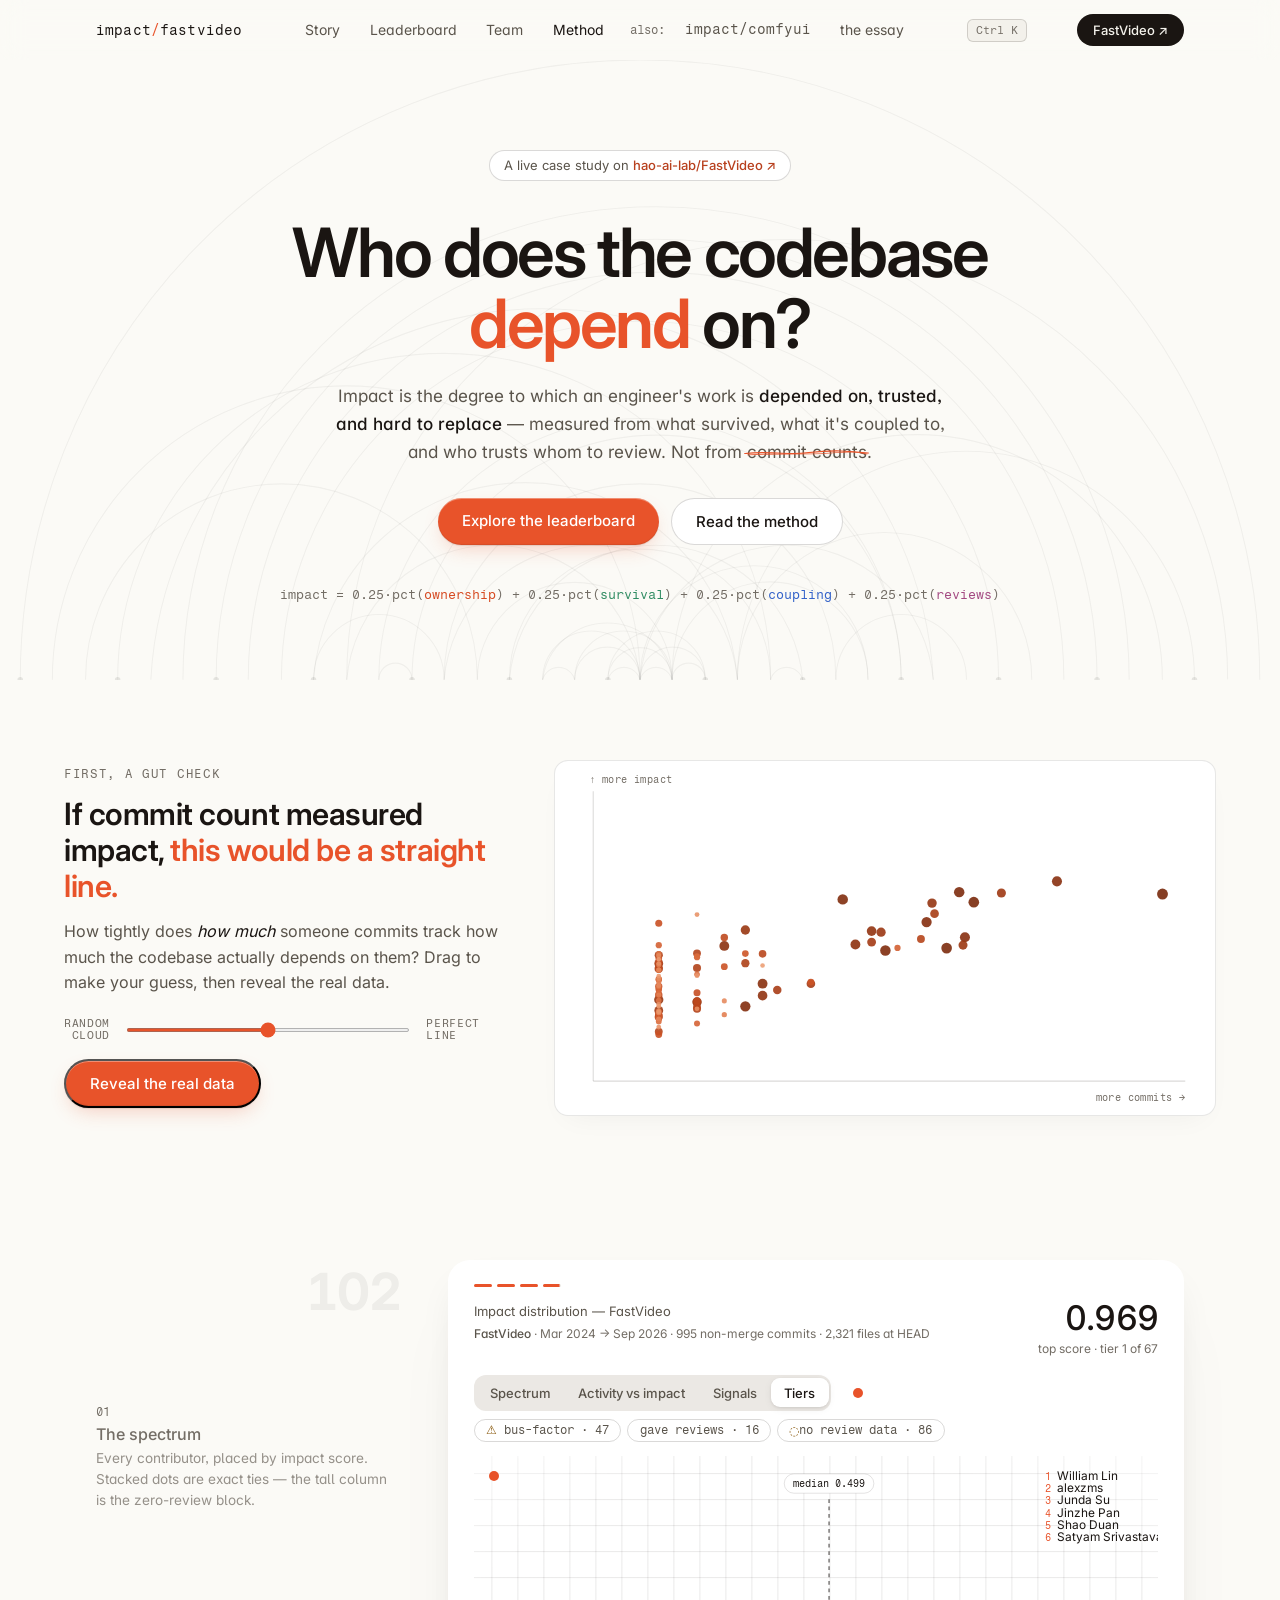
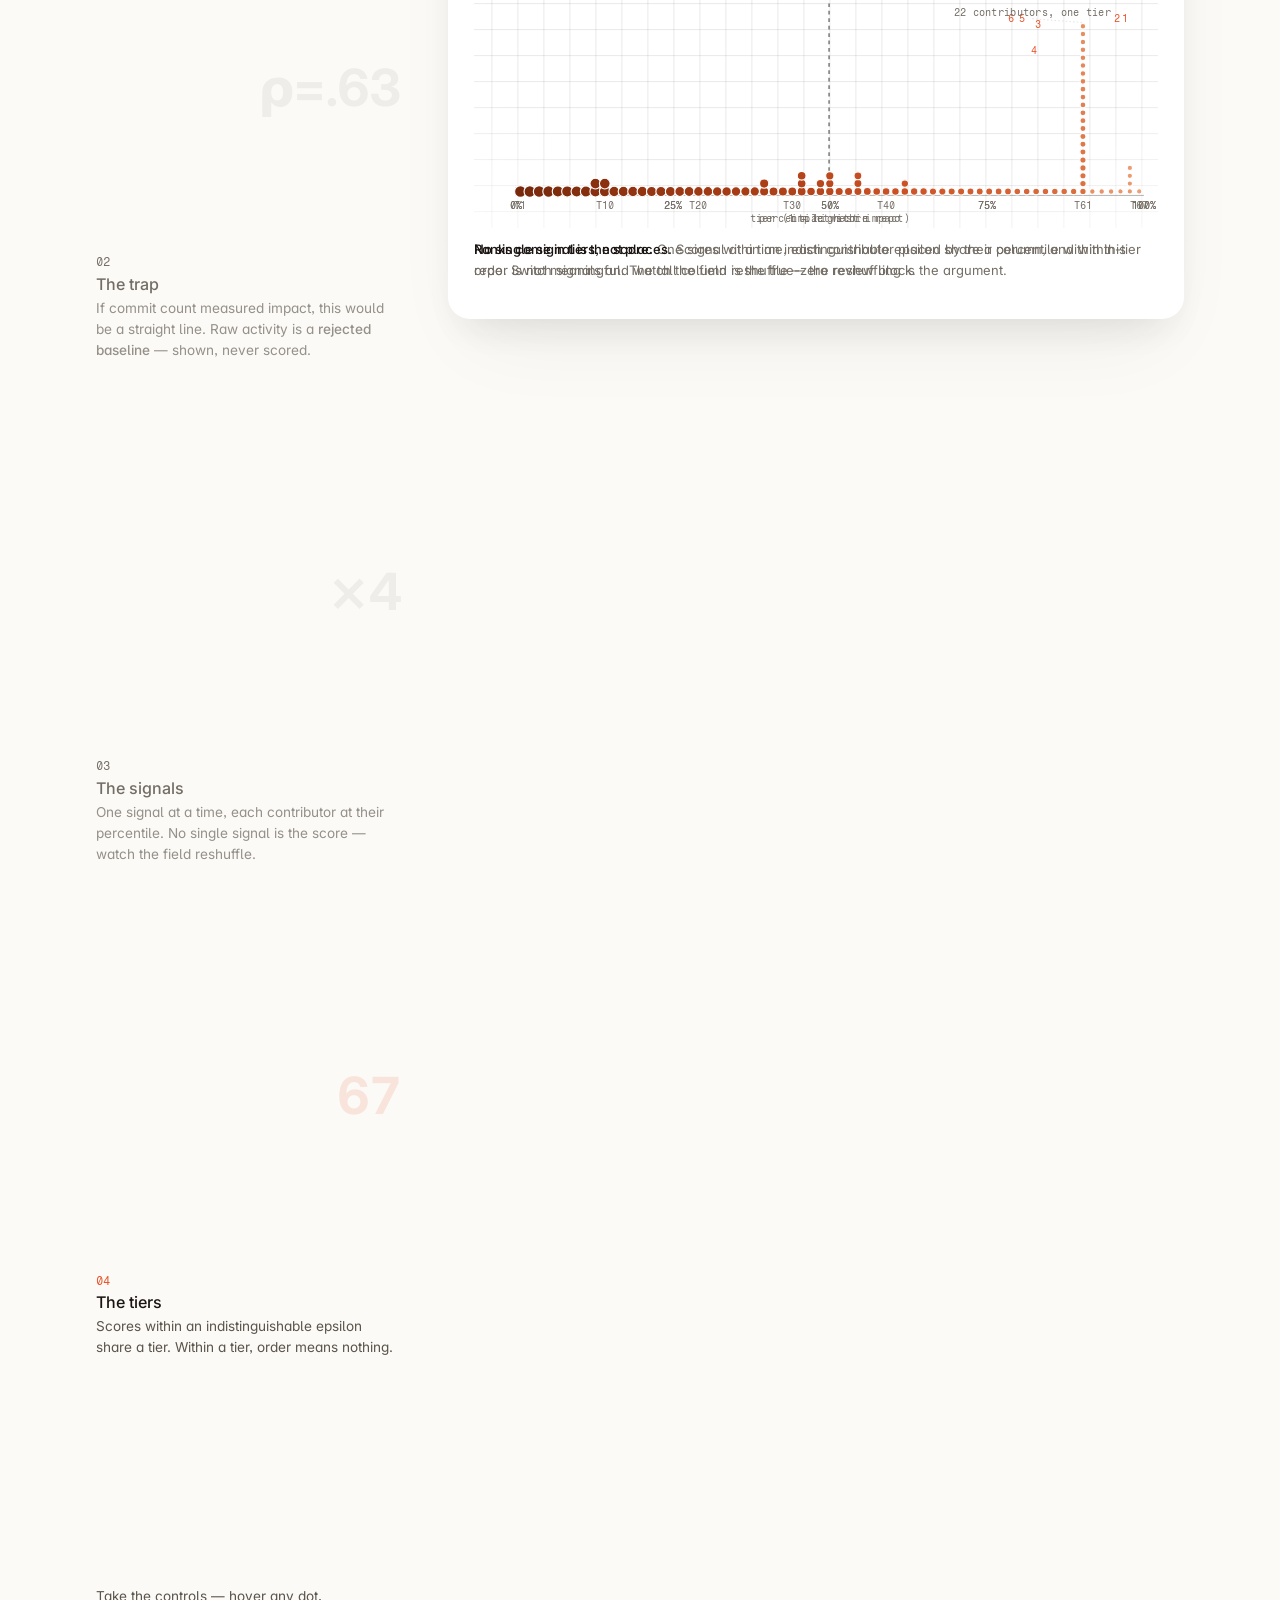
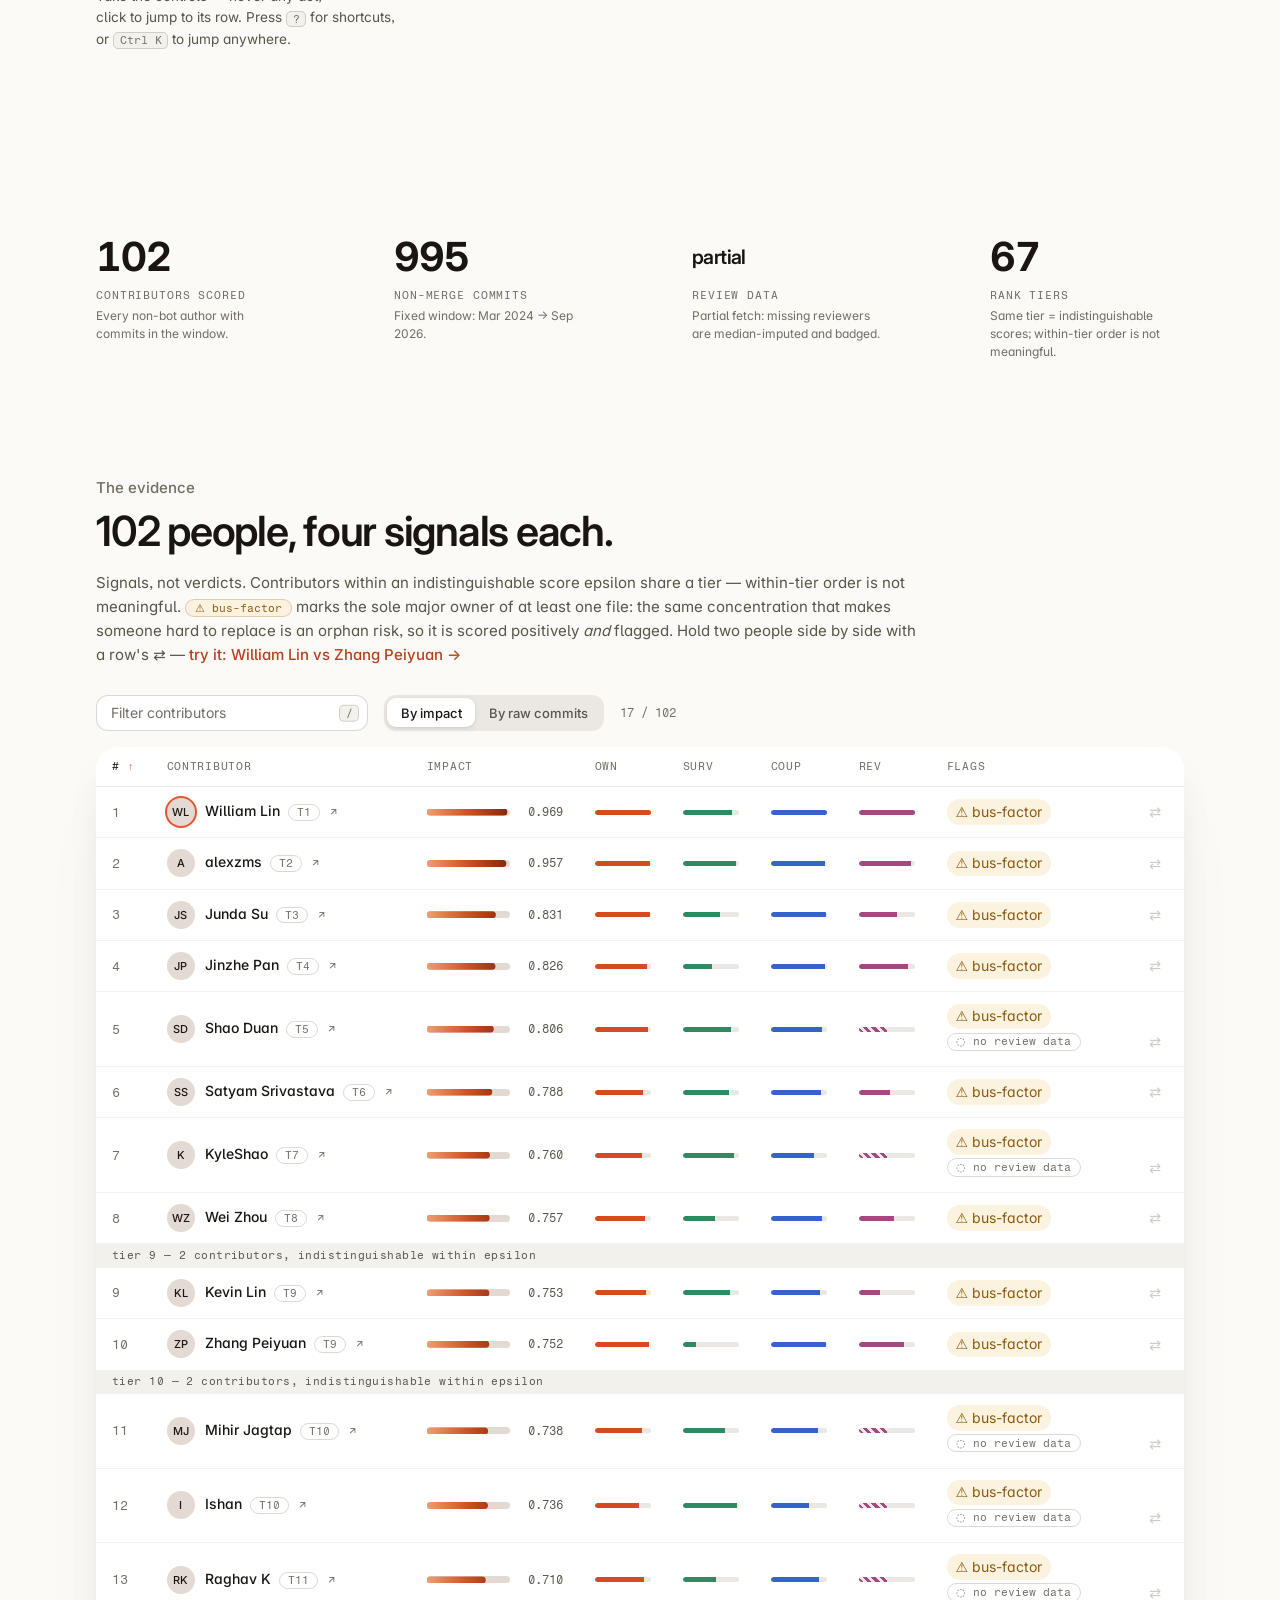
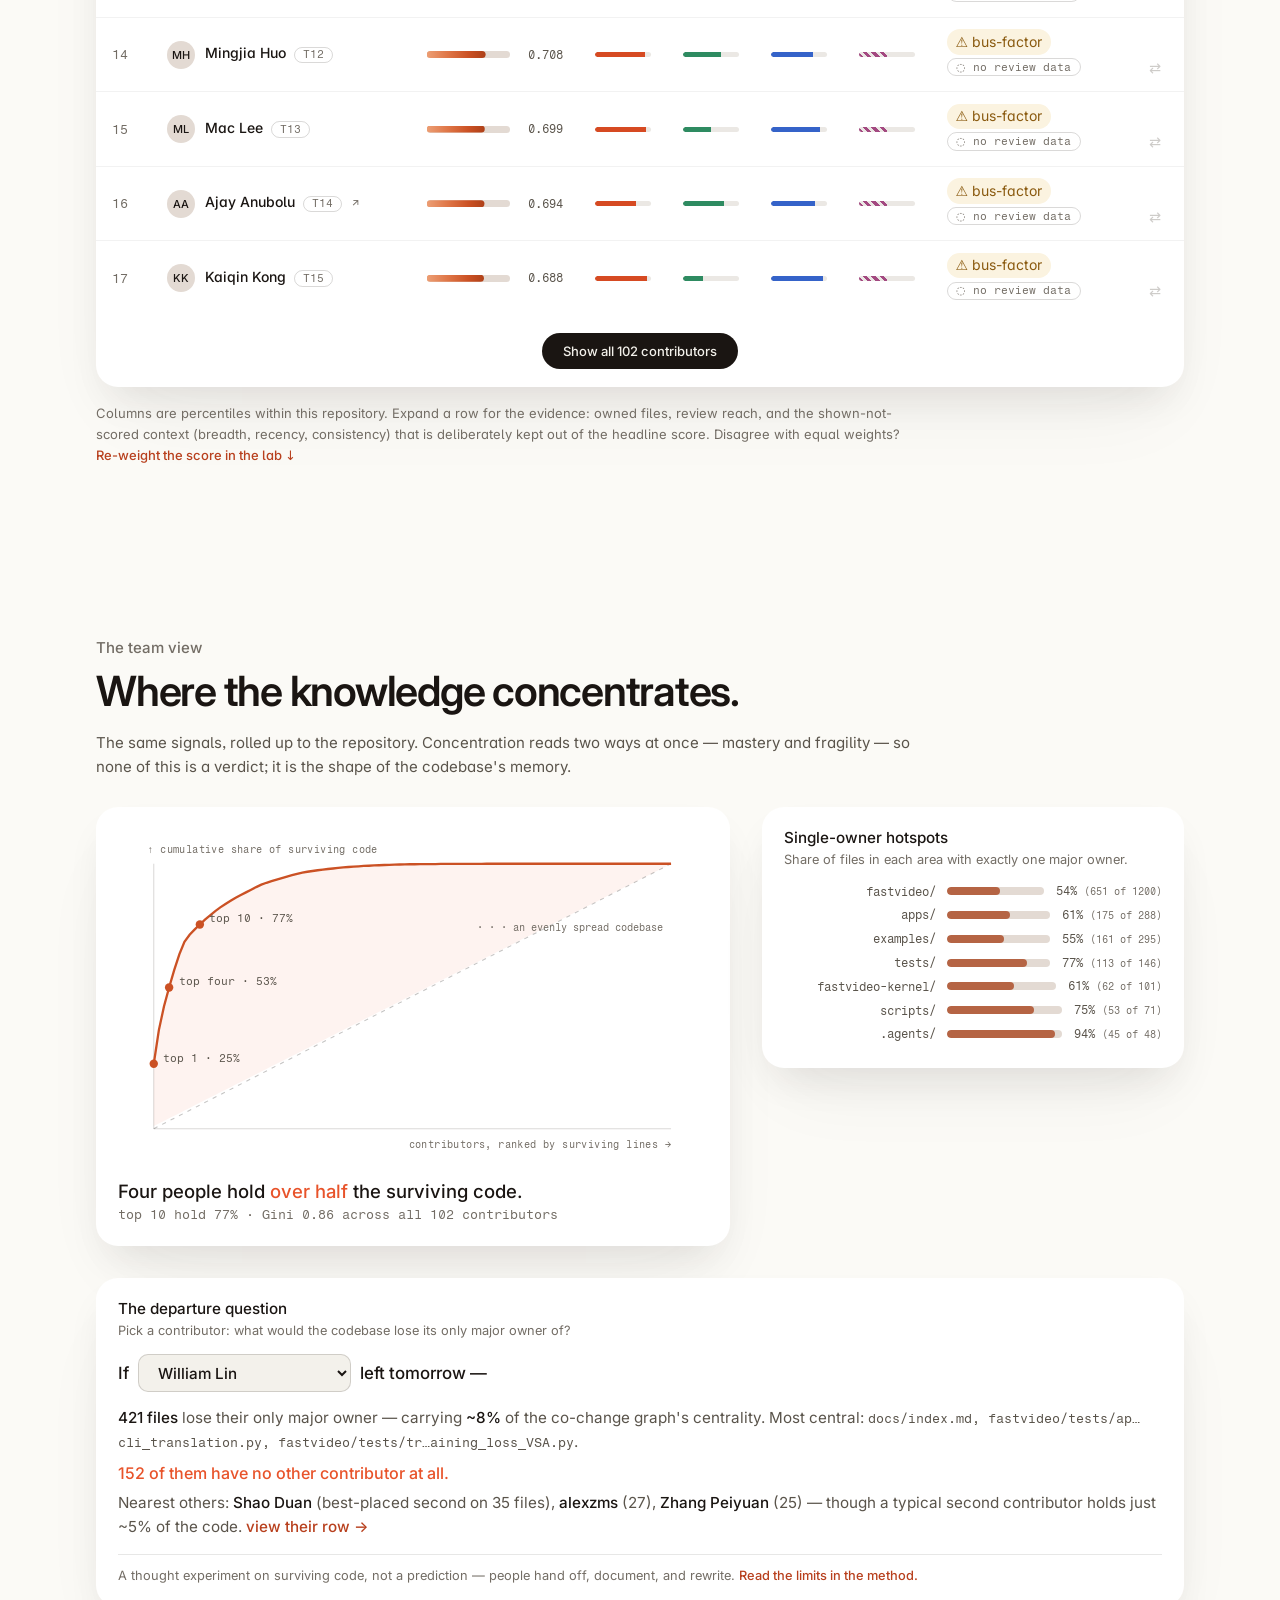
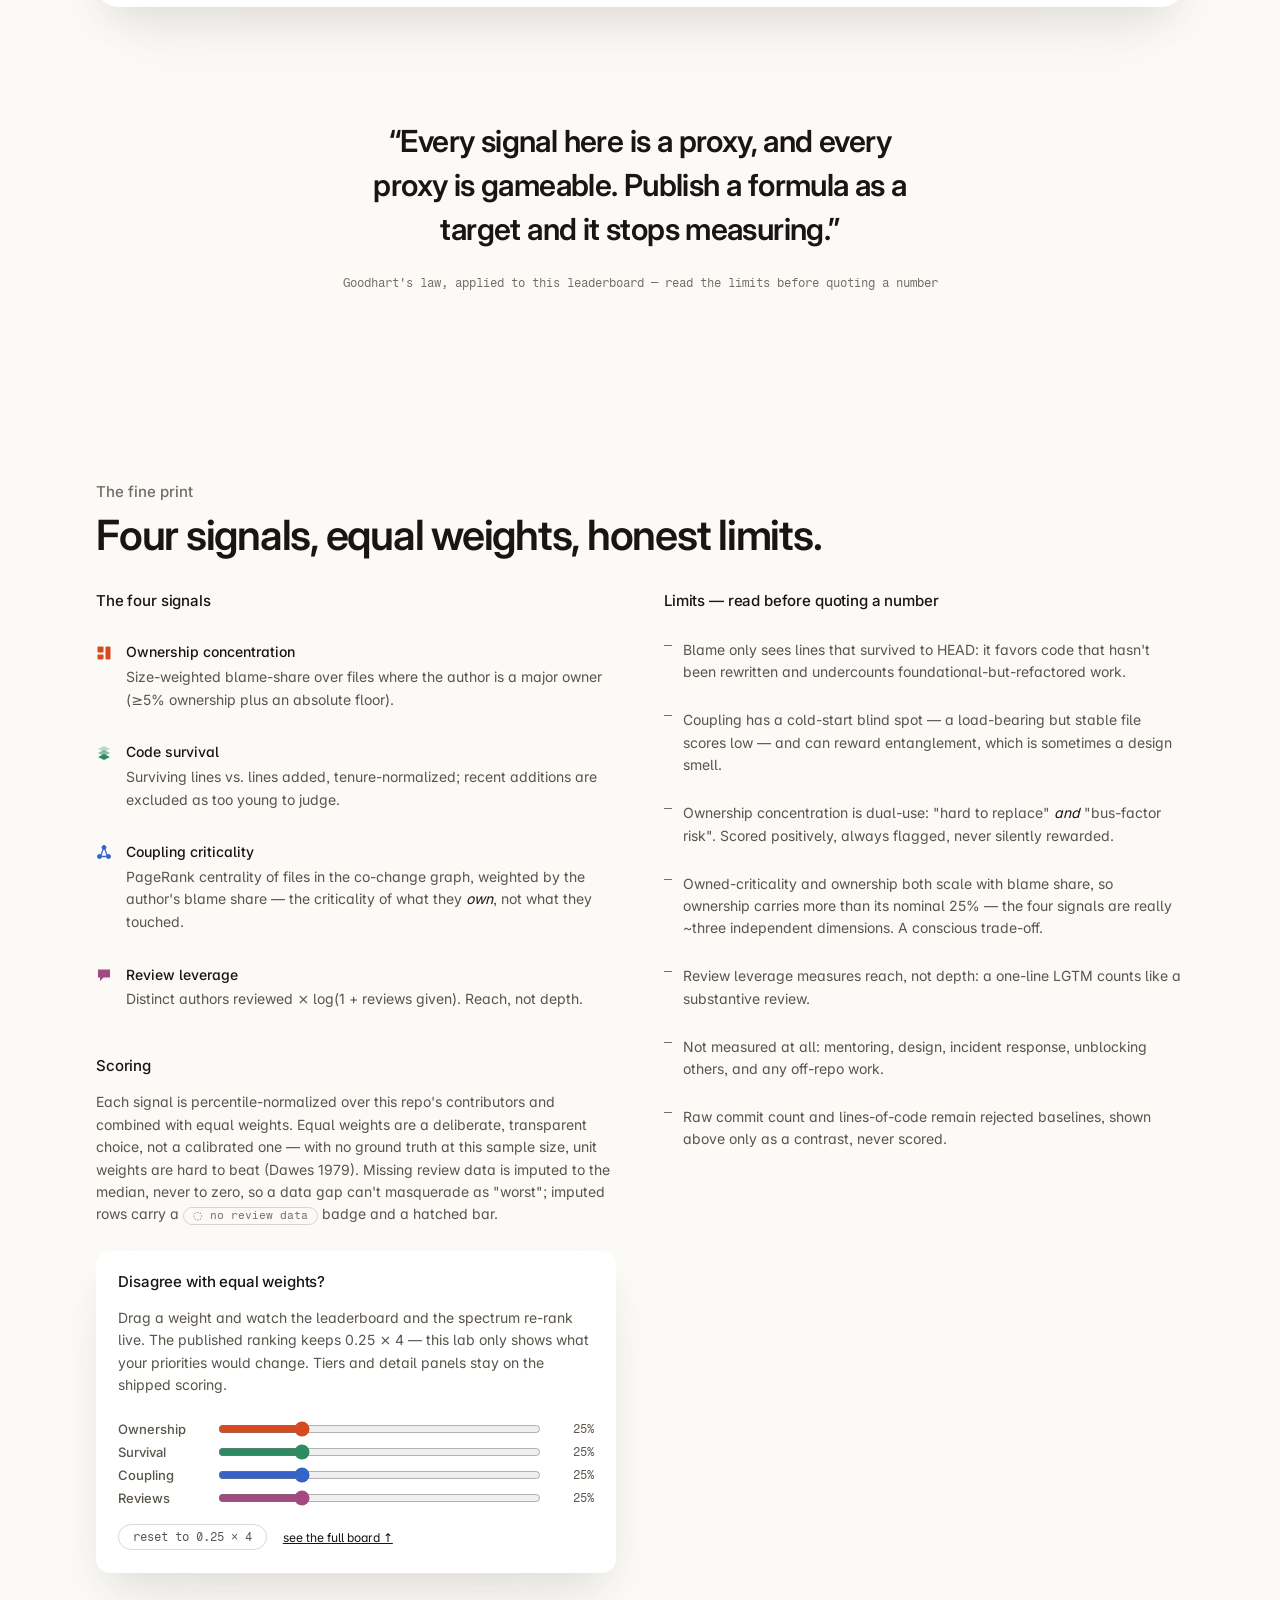
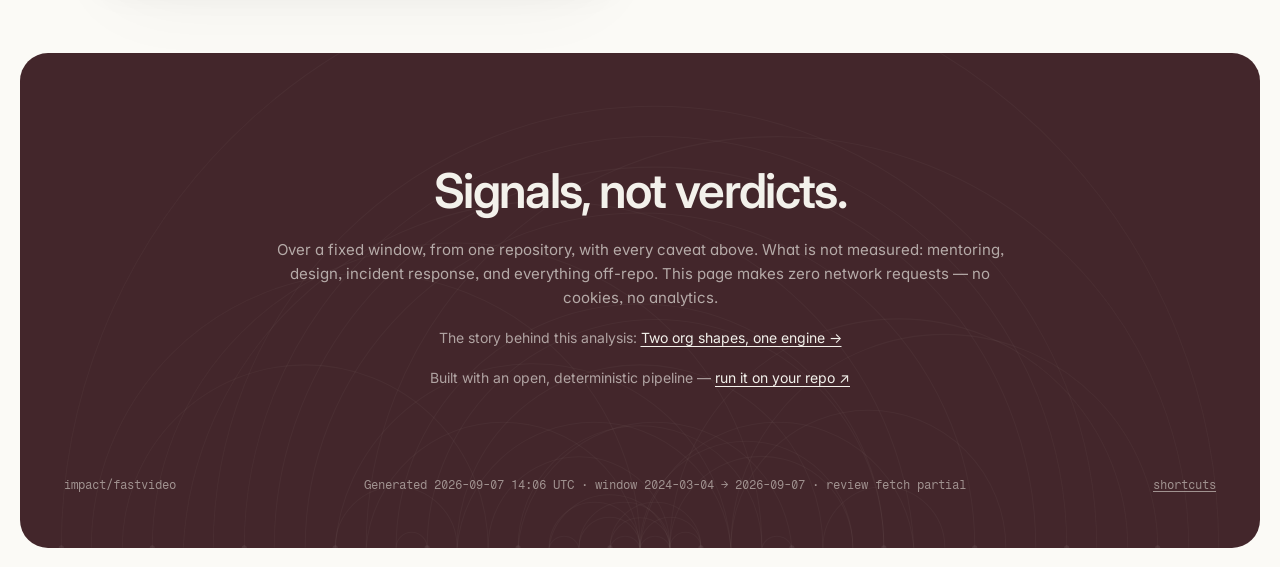
==== commit 02d92105: "chore: weekly data refresh (2026-09-07)" ====
--- a/docs/index.html
+++ b/docs/index.html
@@ -7,7 +7,7 @@
 <meta name="theme-color" content="#FCFCFC">
 <meta name="description" content="Who does FastVideo depend on? An engineering-impact leaderboard built from code survival, ownership, co-change coupling, and review leverage — not commit counts.">
 <meta property="og:title" content="Who does FastVideo depend on?">
-<meta property="og:description" content="99 FastVideo contributors ranked by impact — what survived, what it's coupled to, and who trusts whom to review. Not commit counts.">
+<meta property="og:description" content="102 FastVideo contributors ranked by impact — what survived, what it's coupled to, and who trusts whom to review. Not commit counts.">
 <meta property="og:type" content="website">
 <meta property="og:image" content="https://sbui056.github.io/engineering-metrics/og.png">
 <meta property="og:image:width" content="1200">
@@ -1636,7 +1636,7 @@
   <h2 class="sr-only">How the score works</h2>
   <div class="story-grid">
     <aside class="story-rail" aria-hidden="false">
-      <div class="step" data-step="spectrum" data-ghost="99">
+      <div class="step" data-step="spectrum" data-ghost="102">
         <span class="n">01</span>
         <h3>The spectrum</h3>
         <p>Every contributor, placed by impact score.
@@ -1654,7 +1654,7 @@
         <p>One signal at a time, each contributor at their percentile.
           No single signal is the score — watch the field reshuffle.</p>
       </div>
-      <div class="step" data-step="tiers" data-ghost="61">
+      <div class="step" data-step="tiers" data-ghost="67">
         <span class="n">04</span>
         <h3>The tiers</h3>
         <p>Scores within an indistinguishable epsilon share a tier.
@@ -1670,7 +1670,7 @@
       <div class="progress" id="story-progress" aria-hidden="true"><i></i><i></i><i></i><i></i></div>
       <div class="cardhead">
         <div class="t">Impact distribution — FastVideo
-          <small id="hero-eyebrow"><strong>FastVideo</strong> · Mar 2024 → Aug 2026 · 980 non-merge commits · 2,280 files at HEAD</small>
+          <small id="hero-eyebrow"><strong>FastVideo</strong> · Mar 2024 → Sep 2026 · 995 non-merge commits · 2,321 files at HEAD</small>
         </div>
         <div class="stat" id="field-stat"></div>
       </div>
@@ -1709,13 +1709,13 @@
 
 <section class="section" id="leaderboard" aria-labelledby="leaderboard-h">
   <p class="eyebrow" data-reveal>The evidence</p>
-  <h2 id="leaderboard-h" data-reveal>Ninety-nine people, four signals each.</h2>
+  <h2 id="leaderboard-h" data-reveal>102 people, four signals each.</h2>
   <p class="section-sub" data-reveal>Signals, not verdicts. Contributors within an
     indistinguishable score epsilon share a tier — within-tier order is not meaningful.
     <span class="badge badge-warn" role="img" aria-label="bus-factor flag">⚠ bus-factor</span>
     marks the sole major owner of at least one file: the same concentration that makes
     someone hard to replace is an orphan risk, so it is scored positively <em>and</em> flagged.
-    Hold two people side by side with a row's ⇄ — <a class="pointer-link" href="#cmp=William%20Lin,alexzms">try it: William Lin vs alexzms →</a></p>
+    Hold two people side by side with a row's ⇄ — <a class="pointer-link" href="#cmp=William%20Lin,Zhang%20Peiyuan">try it: William Lin vs Zhang Peiyuan →</a></p>
 
   <div class="table-tools" data-reveal>
     <div class="search-wrap">
@@ -1887,7 +1887,7 @@
     <p class="espresso-run">Built with an open, deterministic pipeline — <a href="https://github.com/sbui056/engineering-metrics" target="_blank" rel="noopener noreferrer">run it on your repo ↗</a></p>
     <div class="espresso-meta">
       <span>impact/fastvideo</span>
-      <span id="footer-meta">Generated 2026-08-31 15:18 UTC · window 2024-03-04 → 2026-08-31 · review fetch partial</span>
+      <span id="footer-meta">Generated 2026-09-07 14:06 UTC · window 2024-03-04 → 2026-09-07 · review fetch partial</span>
       <button type="button" id="foot-shortcuts" class="foot-shortcuts" hidden>shortcuts</button>
     </div>
   </div>
@@ -1951,7 +1951,7 @@
 <div id="tooltip" class="tooltip" role="status" aria-live="polite" hidden></div>
 <noscript><p class="noscript">This page renders its data with JavaScript. Enable it to see the leaderboard.</p></noscript>
 
-<script>window.__DATA__ = {"meta":{"repo":"FastVideo","repo_url":"https://github.com/hao-ai-lab/FastVideo","generated_at":"2026-08-31 15:18 UTC","window_start":"2024-03-04","window_end":"2026-08-31","window_label":"Mar 2024 \u2192 Aug 2026","review_status":"partial","n_authors":99,"n_tiers":61,"n_commits":980,"n_files":2280,"rho":0.63,"zero_tie":true},"signals":[{"key":"ownership_concentration","label":"Ownership concentration","short":"Own"},{"key":"code_survival_tenure_normalized","label":"Code survival (tenure-norm.)","short":"Surv"},{"key":"coupling_criticality","label":"Coupling criticality (owned)","short":"Coup"},{"key":"review_leverage","label":"Review leverage","short":"Rev"}],"authors":[{"name":"William Lin","rank":1,"tier":1,"impact":0.9693,"signals":{"ownership_concentration":1.0,"code_survival_tenure_normalized":0.8772,"coupling_criticality":1.0,"review_leverage":1.0},"flags":{"bus_factor":true,"review_imputed":false},"rationale":"Top-decile concentrated ownership of surviving code and top-decile ownership of files central to co-change \u2014 sole major owner of some files (bus-factor risk).","aux":{"breadth_files":2224,"breadth_dirs":19,"recency_days":2,"consistency":0.933},"review":{"count":194,"distinct_authors":33,"approval_rate":0.696},"top_files":[{"path":"fastvideo/fastvideo_args.py","blame_share":0.2422,"centrality":0.019423,"orphan":false},{"path":"README.md","blame_share":0.466,"centrality":0.019247,"orphan":false},{"path":"fastvideo/training/training_pipeline.py","blame_share":0.4365,"centrality":0.017421,"orphan":false},{"path":"pyproject.toml","blame_share":0.2813,"centrality":0.013127,"orphan":false},{"path":"fastvideo/pipelines/stages/denoising.py","blame_share":0.1469,"centrality":0.011596,"orphan":false},{"path":"fastvideo/tests/modal/pr_test.py","blame_share":0.3658,"centrality":0.009154,"orphan":false},{"path":"fastvideo/entrypoints/video_generator.py","blame_share":0.3492,"centrality":0.00833,"orphan":false},{"path":"fastvideo/training/distillation_pipeline.py","blame_share":0.1387,"centrality":0.007386,"orphan":false},{"path":"fastvideo/training/training_utils.py","blame_share":0.1196,"centrality":0.00706,"orphan":false},{"path":"fastvideo/pipelines/pipeline_batch_info.py","blame_share":0.3989,"centrality":0.00667,"orphan":false}],"owned":{"total":975,"orphan":420,"shared":[0,2,4,5,6,7,8,9,10,11,12,13,14,15,16,17,18,19,20,21,22,23,24,28,29,30,31,32,33,34,35,37,38,39,40,42,43,44,45,47,48,49,50,51,52,53,54,55,56,57,58,59,60,61,62,63,64,65,66,68,69,74,75,76,77,80,81,82,83,84,85,87,88,89,90,91,92,93,94,95,96,97,98,100,101,103,105,106,108,109,110,111,112,113,114,115,116,117,118,119,120,121,122,124,125,126,127,128,130,131,132,133,135,136,137,138,139,140,141,142,143,145,146,147,148,149,150,151,152,153,154,155,156,157,158,159,160,161,162,163,170,171,172,173,174,175,180,181,182,195,196,197,198,199,200,201,202,203,204,205,206,207,209,210,211,212,213,214,215,216,218,221,222,223,227,228,229,230,231,232,233,234,235,236,238,239,240,241,242,243,244,245,246,247,248,249,250,252,253,254,256,257,258,259,260,261,262,263,264,273,274,275,276,277,279,280,281,284,285,286,287,289,291,292,293,294,295,296,297,298,299,300,301,302,303,304,306,308,313,316,317,318,320,321,322,323,324,325,326,327,329,330,332,333,334,335,336,337,338,340,341,342,346,350,352,353,354,355,357,358,359,360,361,362,364,365,366,367,368,372,373,374,375,376,377,378,379,380,381,382,383,384,385,386,387,388,389,390,391,392,393,394,395,396,397,398,399,400,401,402,403,404,405,406,407,408,409,410,411,413,414,416,417,422,423,425,426,427,431,432,433,436,441,442,444,446,447,448,449,450,451,452,453,454,455,456,457,458,459,460,461,463,464,465,466,467,468,469,470,471,472,473,474,475,477,479,480,481,483,486,488,489,490,491,492,495,496,497,498,499,500,501,502,503,504,506,508,509,510,511,512,513,515,516,517,519,520,521,522,523,524,525,526,527,528,529,530,531,532,534,535,536,537,540,542,544,545,547,548,549,550,551,553,554,557,558,560,561,562,563,564,566,568,569,570,572,573,574,575,577,578,579,580,581,583,584,585,586,587,589,590,591,592,593,594,595,596,597,598,599,600,601,602,604,605,606,608,611,612,613,614,619,632,641,642,643,644,645,646,647,648,649,650,651,653,654,655,656,657,658,659,660,661,662,663,665,667,668,669,672,673,674,675,676,677,679,680,681,682,683,684,685,686,687,688,689,690,691,692,693,694,695,696,697,698,699,700,701,702,703,704,705,706,707,708,709,710,711,712,713,714,715]},"commits":406,"sx":6.0088,"weekly":[0,0,0,0,0,0,0,0,0,0,0,0,0,0,0,0,0,0,0,0,0,0,0,0,0,0,0,0,0,0,0,0,0,0,0,0,0,0,0,0,0,0,0,0,0,0,0,0,0,0,0,0,0,0,0,1,1,6,10,2,4,10,8,2,9,4,5,10,6,6,2,3,8,2,10,1,4,8,3,6,3,3,2,1,0,2,1,1,1,2,2,2,4,4,8,5,10,5,3,3,4,6,1,4,0,0,0,1,0,2,5,4,8,10,28,7,4,7,2,8,15,22,16,12,6,10,11,1,11,8,0],"github":"solitarythinker","views":{"spectrum":[0.9693,0.5],"activity":[0.9615,0.0307],"tiers":[0.0082,0.9878],"own":[1.0,0.5078],"surv":[0.8772,0.5],"coup":[1.0,0.5],"rev":[1.0,0.5]}},{"name":"alexzms","rank":2,"tier":2,"impact":0.949,"signals":{"ownership_concentration":0.9798,"code_survival_tenure_normalized":0.9474,"coupling_criticality":0.9596,"review_leverage":0.9091},"flags":{"bus_factor":true,"review_imputed":false},"rationale":"Top-decile concentrated ownership of surviving code and top-decile ownership of files central to co-change \u2014 sole major owner of some files (bus-factor risk).","aux":{"breadth_files":578,"breadth_dirs":15,"recency_days":11,"consistency":0.583},"review":{"count":41,"distinct_authors":19,"approval_rate":0.61},"top_files":[{"path":"fastvideo/fastvideo_args.py","blame_share":0.1383,"centrality":0.019423,"orphan":false},{"path":"README.md","blame_share":0.0728,"centrality":0.019247,"orphan":false},{"path":"fastvideo/training/training_pipeline.py","blame_share":0.1187,"centrality":0.017421,"orphan":false},{"path":"pyproject.toml","blame_share":0.0122,"centrality":0.013127,"orphan":false},{"path":"fastvideo/pipelines/stages/denoising.py","blame_share":0.2101,"centrality":0.011596,"orphan":false},{"path":"fastvideo/tests/modal/pr_test.py","blame_share":0.0409,"centrality":0.009154,"orphan":false},{"path":"fastvideo/entrypoints/video_generator.py","blame_share":0.0156,"centrality":0.00833,"orphan":false},{"path":"fastvideo/training/distillation_pipeline.py","blame_share":0.1697,"centrality":0.007386,"orphan":false},{"path":"fastvideo/training/training_utils.py","blame_share":0.1022,"centrality":0.00706,"orphan":false},{"path":"fastvideo/pipelines/pipeline_batch_info.py","blame_share":0.0309,"centrality":0.00667,"orphan":false}],"owned":{"total":301,"orphan":124,"shared":[21,100,102,129,130,157,161,164,165,166,167,168,169,170,171,172,173,174,175,176,177,178,179,180,181,182,183,184,185,186,188,189,190,191,192,193,194,208,209,210,211,212,213,214,215,216,217,219,221,222,224,225,226,229,230,231,233,239,246,255,256,264,265,266,270,272,278,289,306,311,312,313,315,323,329,333,336,338,339,342,345,351,352,355,371,372,386,437,438,439,440,442,443,457,459,460,461,462,463,464,465,466,468,469,471,472,473,474,477,479,480,481,483,484,485,486,487,488,489,490,492,561,574,575,576,577,578,579,580,582,583,584,585,586,587,588,589,590,611,612,613,618,619,620,621,622,623,624,625,626,627,628,629,630,631,632,633,634,635,636,637,639,640,641,644,645,646,647,648,649,650,651,652,653,654,656,657,712]},"commits":55,"sx":4.0254,"weekly":[0,0,0,0,0,0,0,0,0,0,0,0,0,0,0,0,0,0,0,0,0,0,0,0,0,0,0,0,0,0,0,0,0,0,0,0,0,0,0,0,0,0,0,0,0,0,0,0,0,0,0,0,0,0,0,0,0,0,0,0,0,0,0,0,0,0,0,0,0,0,0,0,0,0,0,0,0,0,0,0,0,0,0,0,0,0,0,0,0,0,0,0,0,2,1,0,0,2,3,1,0,1,0,0,1,4,0,4,0,0,0,1,6,2,4,0,6,1,3,8,2,1,1,0,0,0,0,0,1,0,0],"github":"alexzms","views":{"spectrum":[0.949,0.5],"activity":[0.6441,0.051],"tiers":[0.0246,0.9878],"own":[0.9798,0.5078],"surv":[0.9474,0.5],"coup":[0.9596,0.5],"rev":[0.9091,0.5]}},{"name":"Junda Su","rank":3,"tier":3,"impact":0.8409,"signals":{"ownership_concentration":0.9899,"code_survival_tenure_normalized":0.6667,"coupling_criticality":0.9798,"review_leverage":0.7273},"flags":{"bus_factor":true,"review_imputed":false},"rationale":"Top-decile concentrated ownership of surviving code and top-decile ownership of files central to co-change \u2014 sole major owner of some files (bus-factor risk).","aux":{"breadth_files":485,"breadth_dirs":11,"recency_days":9,"consistency":0.452},"review":{"count":17,"distinct_authors":6,"approval_rate":0.412},"top_files":[{"path":"fastvideo/fastvideo_args.py","blame_share":0.0688,"centrality":0.019423,"orphan":false},{"path":"README.md","blame_share":0.0049,"centrality":0.019247,"orphan":false},{"path":"fastvideo/training/training_pipeline.py","blame_share":0.1031,"centrality":0.017421,"orphan":false},{"path":"pyproject.toml","blame_share":0.0673,"centrality":0.013127,"orphan":false},{"path":"fastvideo/tests/modal/pr_test.py","blame_share":0.0623,"centrality":0.009154,"orphan":false},{"path":"fastvideo/entrypoints/video_generator.py","blame_share":0.3051,"centrality":0.00833,"orphan":false},{"path":"fastvideo/training/distillation_pipeline.py","blame_share":0.0007,"centrality":0.007386,"orphan":false},{"path":"fastvideo/training/training_utils.py","blame_share":0.0012,"centrality":0.00706,"orphan":false},{"path":"fastvideo/pipelines/pipeline_batch_info.py","blame_share":0.073,"centrality":0.00667,"orphan":false},{"path":"fastvideo/pipelines/composed_pipeline_base.py","blame_share":0.0827,"centrality":0.006621,"orphan":false}],"owned":{"total":306,"orphan":204,"shared":[0,8,17,21,22,23,24,25,26,27,28,29,30,31,32,33,34,35,36,37,38,39,40,41,42,52,85,89,90,91,93,128,129,131,132,147,148,149,150,183,184,185,203,204,218,244,245,246,247,263,285,325,326,329,340,369,370,372,386,387,400,423,425,440,443,444,445,456,458,498,499,500,501,502,509,510,511,513,514,522,529,536,562,575,581,607,609,619,622,625,628,629,635,636,637,638,645,653,666,668,670,671,705]},"commits":40,"sx":3.7136,"weekly":[0,0,0,0,0,0,0,0,0,0,0,0,0,0,0,0,0,0,0,0,0,0,0,0,0,0,0,0,0,0,0,0,0,0,0,0,0,0,0,0,0,0,0,0,0,0,0,0,0,0,0,0,0,0,0,0,0,0,0,0,0,0,0,0,0,0,0,0,0,0,0,0,0,0,0,0,0,0,0,0,0,0,0,0,0,0,0,0,0,0,0,0,0,0,0,0,0,0,1,0,0,2,1,1,0,0,0,0,0,0,0,1,1,4,17,6,1,0,1,0,0,0,0,2,0,0,1,0,1,0,0],"github":"davids048","views":{"spectrum":[0.8409,0.5],"activity":[0.5942,0.1591],"tiers":[0.041,0.9878],"own":[0.9899,0.5],"surv":[0.6667,0.5],"coup":[0.9798,0.5],"rev":[0.7273,0.5]}},{"name":"Jinzhe Pan","rank":4,"tier":4,"impact":0.8109,"signals":{"ownership_concentration":0.9293,"code_survival_tenure_normalized":0.5263,"coupling_criticality":0.9697,"review_leverage":0.8182},"flags":{"bus_factor":true,"review_imputed":false},"rationale":"Top-decile ownership of files central to co-change and top-decile concentrated ownership of surviving code \u2014 sole major owner of some files (bus-factor risk).","aux":{"breadth_files":269,"breadth_dirs":12,"recency_days":150,"consistency":0.395},"review":{"count":23,"distinct_authors":10,"approval_rate":0.522},"top_files":[{"path":"fastvideo/fastvideo_args.py","blame_share":0.1052,"centrality":0.019423,"orphan":false},{"path":"fastvideo/training/training_pipeline.py","blame_share":0.0052,"centrality":0.017421,"orphan":false},{"path":"pyproject.toml","blame_share":0.0765,"centrality":0.013127,"orphan":false},{"path":"fastvideo/tests/modal/pr_test.py","blame_share":0.0058,"centrality":0.009154,"orphan":false},{"path":"fastvideo/entrypoints/video_generator.py","blame_share":0.0612,"centrality":0.00833,"orphan":false},{"path":"fastvideo/pipelines/pipeline_batch_info.py","blame_share":0.0393,"centrality":0.00667,"orphan":false},{"path":"fastvideo/pipelines/composed_pipeline_base.py","blame_share":0.0162,"centrality":0.006621,"orphan":false},{"path":"fastvideo/models/loader/component_loader.py","blame_share":0.0135,"centrality":0.005727,"orphan":false},{"path":"mkdocs.yml","blame_share":0.0038,"centrality":0.005363,"orphan":false},{"path":"fastvideo/training/wan_training_pipeline.py","blame_share":0.0541,"centrality":0.005294,"orphan":false}],"owned":{"total":103,"orphan":29,"shared":[4,6,7,9,10,11,12,43,44,46,47,48,49,53,56,58,59,66,67,68,69,83,84,87,88,286,296,326,327,329,431,459,475,480,496,515,517,527,528,530,547,548,549,550,551,552,553,554,555,556,557,559,560,561,562,563,564,565,567,568,569,570,602,603,608,638,659,660,661,663,664,665,666,668]},"commits":47,"sx":3.8712,"weekly":[0,0,0,0,0,0,0,0,0,0,0,0,0,0,0,0,0,0,0,0,0,0,0,0,0,0,0,0,0,0,0,0,0,0,0,0,0,0,0,0,0,0,0,0,0,0,0,0,0,0,0,0,0,0,0,0,0,0,0,0,0,0,0,0,0,0,1,0,0,1,0,0,1,1,2,2,2,0,2,0,0,0,0,0,1,1,0,0,0,0,0,0,0,0,0,0,0,0,0,0,1,3,0,3,2,0,1,2,21,0,0,0,0,0,0,0,0,0,0,0,0,0,0,0,0,0,0,0,0,0,0],"github":"eigensystem","views":{"spectrum":[0.8109,0.5171],"activity":[0.6195,0.1891],"tiers":[0.0574,0.9878],"own":[0.9293,0.5],"surv":[0.5263,0.5],"coup":[0.9697,0.5078],"rev":[0.8182,0.5]}},{"name":"Shao Duan","rank":5,"tier":5,"impact":0.8046,"signals":{"ownership_concentration":0.9495,"code_survival_tenure_normalized":0.8596,"coupling_criticality":0.9091,"review_leverage":0.5},"flags":{"bus_factor":true,"review_imputed":true},"rationale":"Top-decile concentrated ownership of surviving code and top-decile ownership of files central to co-change \u2014 sole major owner of some files (bus-factor risk); no review data (median-imputed).","aux":{"breadth_files":336,"breadth_dirs":13,"recency_days":3,"consistency":0.405},"review":null,"top_files":[{"path":"fastvideo/fastvideo_args.py","blame_share":0.041,"centrality":0.019423,"orphan":false},{"path":"pyproject.toml","blame_share":0.0795,"centrality":0.013127,"orphan":false},{"path":"fastvideo/tests/modal/pr_test.py","blame_share":0.0798,"centrality":0.009154,"orphan":false},{"path":"fastvideo/entrypoints/video_generator.py","blame_share":0.0654,"centrality":0.00833,"orphan":false},{"path":"fastvideo/pipelines/pipeline_batch_info.py","blame_share":0.0337,"centrality":0.00667,"orphan":false},{"path":"fastvideo/pipelines/composed_pipeline_base.py","blame_share":0.0072,"centrality":0.006621,"orphan":false},{"path":"fastvideo/models/dits/wanvideo.py","blame_share":0.0039,"centrality":0.006334,"orphan":false},{"path":"fastvideo/models/loader/component_loader.py","blame_share":0.0861,"centrality":0.005727,"orphan":false},{"path":".buildkite/pipeline.yml","blame_share":0.0043,"centrality":0.005151,"orphan":false},{"path":"apps/dreamverse/dreamverse/config.py","blame_share":0.0026,"centrality":0.00509,"orphan":false}],"owned":{"total":149,"orphan":103,"shared":[128,131,134,135,136,145,146,209,272,278,305,326,328,352,371,372,379,386,399,437,438,439,440,441,442,443,444,469,484,485,526,529,610,615,616,617,668,671,693,699,700,701,702,703,704,706,707]},"commits":21,"sx":3.091,"weekly":[0,0,0,0,0,0,0,0,0,0,0,0,0,0,0,0,0,0,0,0,0,0,0,0,0,0,0,0,0,0,0,0,0,0,0,0,0,0,0,0,0,0,0,0,0,0,0,0,0,0,0,0,0,0,0,0,0,0,0,0,0,0,0,0,0,0,0,0,0,0,0,0,0,0,0,0,0,0,0,0,0,0,0,0,0,0,0,0,1,1,0,0,0,0,1,0,2,0,1,0,1,1,0,1,0,0,0,0,0,0,0,0,0,1,2,1,1,1,0,0,1,0,0,0,0,0,2,0,2,1,0],"github":"shaoxiongduan","views":{"spectrum":[0.8046,0.5],"activity":[0.4946,0.1954],"tiers":[0.0738,0.9878],"own":[0.9495,0.5],"surv":[0.8596,0.5],"coup":[0.9091,0.5078],"rev":[0.4891,0.5]}},{"name":"Satyam Srivastava","rank":6,"tier":6,"impact":0.7819,"signals":{"ownership_concentration":0.8586,"code_survival_tenure_normalized":0.8246,"coupling_criticality":0.899,"review_leverage":0.5455},"flags":{"bus_factor":true,"review_imputed":false},"rationale":"Top-quartile ownership of files central to co-change and top-quartile concentrated ownership of surviving code \u2014 sole major owner of some files (bus-factor risk).","aux":{"breadth_files":48,"breadth_dirs":7,"recency_days":46,"consistency":0.438},"review":{"count":15,"distinct_authors":5,"approval_rate":0.533},"top_files":[{"path":"pyproject.toml","blame_share":0.0061,"centrality":0.013127,"orphan":false},{"path":"fastvideo/pipelines/stages/denoising.py","blame_share":0.0014,"centrality":0.011596,"orphan":false},{"path":"fastvideo/tests/modal/pr_test.py","blame_share":0.0564,"centrality":0.009154,"orphan":false},{"path":"mkdocs.yml","blame_share":0.0076,"centrality":0.005363,"orphan":false},{"path":".buildkite/scripts/pr_test.sh","blame_share":0.29,"centrality":0.004165,"orphan":false},{"path":"fastvideo/platforms/cuda.py","blame_share":0.0162,"centrality":0.003829,"orphan":false},{"path":"docs/contributing/ci_architecture.md","blame_share":0.4034,"centrality":0.003814,"orphan":false},{"path":"docs/contributing/performance_benchmarks.md","blame_share":0.4711,"centrality":0.003612,"orphan":false},{"path":"fastvideo/tests/performance/test_inference_performance.py","blame_share":0.1739,"centrality":0.003199,"orphan":false},{"path":"fastvideo/performance/hf_store.py","blame_share":0.7882,"centrality":0.002706,"orphan":false}],"owned":{"total":25,"orphan":2,"shared":[1,3,5,70,71,72,73,83,86,87,88,251,428,429,430,529,538,539,541,542,543,545,546]},"commits":12,"sx":2.5649,"weekly":[0,0,0,0,0,0,0,0,0,0,0,0,0,0,0,0,0,0,0,0,0,0,0,0,0,0,0,0,0,0,0,0,0,0,0,0,0,0,0,0,0,0,0,0,0,0,0,0,0,0,0,0,0,0,0,0,0,0,0,0,0,0,0,0,0,0,0,0,0,0,0,0,0,0,0,0,0,0,0,0,0,0,0,0,0,0,0,0,0,0,0,0,0,0,0,0,0,0,0,0,0,0,0,0,0,0,0,0,1,0,0,0,2,0,0,2,0,0,0,2,2,0,1,2,0,0,0,0,0,0,0],"github":"satyam-53","views":{"spectrum":[0.7819,0.5],"activity":[0.4104,0.2181],"tiers":[0.0902,0.9878],"own":[0.8586,0.5078],"surv":[0.8246,0.5],"coup":[0.899,0.5],"rev":[0.5455,0.5]}},{"name":"KyleShao","rank":7,"tier":7,"impact":0.7596,"signals":{"ownership_concentration":0.8485,"code_survival_tenure_normalized":0.9123,"coupling_criticality":0.7778,"review_leverage":0.5},"flags":{"bus_factor":true,"review_imputed":true},"rationale":"Top-decile code that outlasts tenure norms and top-quartile concentrated ownership of surviving code \u2014 sole major owner of some files (bus-factor risk); no review data (median-imputed).","aux":{"breadth_files":40,"breadth_dirs":4,"recency_days":207,"consistency":0.444},"review":null,"top_files":[{"path":"fastvideo/pipelines/stages/denoising.py","blame_share":0.1256,"centrality":0.011596,"orphan":false},{"path":"fastvideo/models/loader/component_loader.py","blame_share":0.0441,"centrality":0.005727,"orphan":false},{"path":"fastvideo/pipelines/stages/text_encoding.py","blame_share":0.0771,"centrality":0.003098,"orphan":false},{"path":"fastvideo/models/loader/fsdp_load.py","blame_share":0.0272,"centrality":0.002904,"orphan":false},{"path":"fastvideo/models/registry.py","blame_share":0.0063,"centrality":0.002881,"orphan":false},{"path":"fastvideo/pipelines/basic/minimax_h3/stages/minimax_h3_denoising.py","blame_share":0.0044,"centrality":0.002488,"orphan":false},{"path":"fastvideo/mlx_runtime/minimax_h3_pipeline.py","blame_share":0.0011,"centrality":0.00221,"orphan":false},{"path":"fastvideo/configs/models/encoders/minimax_h3_qwen3_vl.py","blame_share":0.0535,"centrality":0.001832,"orphan":true},{"path":"fastvideo/pipelines/stages/input_validation.py","blame_share":0.0092,"centrality":0.0018,"orphan":false},{"path":"fastvideo/pipelines/stages/decoding.py","blame_share":0.0258,"centrality":0.001754,"orphan":false}],"owned":{"total":22,"orphan":6,"shared":[118,119,120,266,283,331,356,361,392,415,420,423,469,474,483,489,598]},"commits":4,"sx":1.6094,"weekly":[0,0,0,0,0,0,0,0,0,0,0,0,0,0,0,0,0,0,0,0,0,0,0,0,0,0,0,0,0,0,0,0,0,0,0,0,0,0,0,0,0,0,0,0,0,0,0,0,0,0,0,0,0,0,0,0,0,0,0,0,0,0,0,0,0,0,0,0,0,0,0,0,0,0,0,0,0,0,0,0,0,0,0,0,0,0,0,0,0,0,0,0,1,0,0,0,0,1,1,0,1,0,0,0,0,0,0,0,0,0,0,0,0,0,0,0,0,0,0,0,0,0,0,0,0,0,0,0,0,0,0],"github":"kyleshao1016","views":{"spectrum":[0.7596,0.5],"activity":[0.2575,0.2404],"tiers":[0.1066,0.9878],"own":[0.8485,0.5],"surv":[0.9123,0.5],"coup":[0.7778,0.5],"rev":[0.5,0.5]}},{"name":"Mihir Jagtap","rank":8,"tier":8,"impact":0.7422,"signals":{"ownership_concentration":0.8384,"code_survival_tenure_normalized":0.7719,"coupling_criticality":0.8586,"review_leverage":0.5},"flags":{"bus_factor":true,"review_imputed":true},"rationale":"Top-quartile ownership of files central to co-change and top-quartile concentrated ownership of surviving code \u2014 sole major owner of some files (bus-factor risk); no review data (median-imputed).","aux":{"breadth_files":92,"breadth_dirs":8,"recency_days":198,"consistency":0.267},"review":null,"top_files":[{"path":"README.md","blame_share":0.0243,"centrality":0.019247,"orphan":false},{"path":"fastvideo/pipelines/stages/denoising.py","blame_share":0.005,"centrality":0.011596,"orphan":false},{"path":"fastvideo/pipelines/pipeline_batch_info.py","blame_share":0.0169,"centrality":0.00667,"orphan":false},{"path":"mkdocs.yml","blame_share":0.5611,"centrality":0.005363,"orphan":false},{"path":"docs/index.md","blame_share":0.25,"centrality":0.003671,"orphan":true},{"path":".gitignore","blame_share":0.0775,"centrality":0.003223,"orphan":false},{"path":"fastvideo/layers/rotary_embedding.py","blame_share":0.0751,"centrality":0.00297,"orphan":false},{"path":"fastvideo/models/registry.py","blame_share":0.0021,"centrality":0.002881,"orphan":false},{"path":"fastvideo/pipelines/basic/minimax_h3/stages/minimax_h3_denoising.py","blame_share":0.0087,"centrality":0.002488,"orphan":false},{"path":".github/workflows/infra-docs.yml","blame_share":0.2625,"centrality":0.002349,"orphan":false}],"owned":{"total":29,"orphan":12,"shared":[14,17,77,92,101,267,343,363,418,419,477,557,599,667,689,690,691,692]},"commits":5,"sx":1.7918,"weekly":[0,0,0,0,0,0,0,0,0,0,0,0,0,0,0,0,0,0,0,0,0,0,0,0,0,0,0,0,0,0,0,0,0,0,0,0,0,0,0,0,0,0,0,0,0,0,0,0,0,0,0,0,0,0,0,0,0,0,0,0,0,0,0,0,0,0,0,0,0,0,0,0,0,0,0,0,0,0,0,0,0,0,0,0,0,0,0,1,2,0,1,0,0,0,0,0,0,0,0,0,0,1,0,0,0,0,0,0,0,0,0,0,0,0,0,0,0,0,0,0,0,0,0,0,0,0,0,0,0,0,0],"github":"mihirjagtap","views":{"spectrum":[0.7422,0.5],"activity":[0.2867,0.2578],"tiers":[0.123,0.9878],"own":[0.8384,0.5078],"surv":[0.7719,0.5],"coup":[0.8586,0.5],"rev":[0.5109,0.5]}},{"name":"Wei Zhou","rank":9,"tier":9,"impact":0.7268,"signals":{"ownership_concentration":0.899,"code_survival_tenure_normalized":0.5789,"coupling_criticality":0.9293,"review_leverage":0.5},"flags":{"bus_factor":true,"review_imputed":true},"rationale":"Top-decile ownership of files central to co-change and top-quartile concentrated ownership of surviving code \u2014 sole major owner of some files (bus-factor risk); no review data (median-imputed).","aux":{"breadth_files":349,"breadth_dirs":9,"recency_days":190,"consistency":0.375},"review":null,"top_files":[{"path":"fastvideo/fastvideo_args.py","blame_share":0.0913,"centrality":0.019423,"orphan":false},{"path":"README.md","blame_share":0.0146,"centrality":0.019247,"orphan":false},{"path":"fastvideo/training/training_pipeline.py","blame_share":0.0177,"centrality":0.017421,"orphan":false},{"path":"fastvideo/pipelines/stages/denoising.py","blame_share":0.0625,"centrality":0.011596,"orphan":false},{"path":"fastvideo/entrypoints/video_generator.py","blame_share":0.0114,"centrality":0.00833,"orphan":false},{"path":"fastvideo/training/distillation_pipeline.py","blame_share":0.1255,"centrality":0.007386,"orphan":false},{"path":"fastvideo/training/training_utils.py","blame_share":0.1394,"centrality":0.00706,"orphan":false},{"path":"fastvideo/pipelines/pipeline_batch_info.py","blame_share":0.0337,"centrality":0.00667,"orphan":false},{"path":"fastvideo/pipelines/composed_pipeline_base.py","blame_share":0.0576,"centrality":0.006621,"orphan":false},{"path":"fastvideo/models/dits/wanvideo.py","blame_share":0.0948,"centrality":0.006334,"orphan":false}],"owned":{"total":95,"orphan":11,"shared":[18,74,104,105,106,126,138,152,153,154,246,252,254,261,262,264,267,268,269,274,276,277,279,280,282,283,284,286,287,290,291,295,329,353,354,357,364,365,366,368,374,375,382,383,388,390,399,405,408,410,412,413,414,421,426,433,434,435,451,454,455,456,461,464,466,467,468,471,474,475,481,486,488,489,516,519,604,608,610,644,648,651,654,658,659,660,673,681]},"commits":33,"sx":3.5264,"weekly":[0,0,0,0,0,0,0,0,0,0,0,0,0,0,0,0,0,0,0,0,0,0,0,0,0,0,0,0,0,0,0,0,0,0,0,0,0,0,0,0,0,0,0,0,0,0,0,0,0,0,0,0,0,0,0,1,0,1,2,0,3,2,0,0,3,3,3,0,0,0,0,0,0,2,1,0,0,2,0,1,1,0,0,0,0,0,0,0,0,3,0,0,0,1,0,0,0,0,0,0,2,1,1,0,0,0,0,0,0,0,0,0,0,0,0,0,0,0,0,0,0,0,0,0,0,0,0,0,0,0,0],"github":"jerryzhou54","views":{"spectrum":[0.7268,0.5206],"activity":[0.5643,0.2732],"tiers":[0.1393,0.9878],"own":[0.899,0.5078],"surv":[0.5789,0.5],"coup":[0.9293,0.5078],"rev":[0.4891,0.521]}},{"name":"Ishan","rank":10,"tier":10,"impact":0.7248,"signals":{"ownership_concentration":0.7879,"code_survival_tenure_normalized":0.9649,"coupling_criticality":0.6465,"review_leverage":0.5},"flags":{"bus_factor":true,"review_imputed":true},"rationale":"Top-decile code that outlasts tenure norms and top-quartile concentrated ownership of surviving code \u2014 sole major owner of some files (bus-factor risk); no review data (median-imputed).","aux":{"breadth_files":32,"breadth_dirs":4,"recency_days":194,"consistency":1.0},"review":null,"top_files":[{"path":"fastvideo/entrypoints/video_generator.py","blame_share":0.0277,"centrality":0.00833,"orphan":false},{"path":"fastvideo/models/loader/component_loader.py","blame_share":0.0228,"centrality":0.005727,"orphan":false},{"path":".gitignore","blame_share":0.0211,"centrality":0.003223,"orphan":false},{"path":"fastvideo/pipelines/stages/text_encoding.py","blame_share":0.0068,"centrality":0.003098,"orphan":false},{"path":"fastvideo/models/registry.py","blame_share":0.0063,"centrality":0.002881,"orphan":false},{"path":"fastvideo/tests/encoders/test_clip_encoder.py","blame_share":0.0073,"centrality":0.002793,"orphan":false},{"path":"fastvideo/models/dits/minimax_h3.py","blame_share":0.0149,"centrality":0.002719,"orphan":false},{"path":"fastvideo/tests/encoders/test_llama_encoder.py","blame_share":0.0069,"centrality":0.002634,"orphan":false},{"path":"fastvideo/tests/train/methods/grad_norm_regression.py","blame_share":0.0284,"centrality":0.001703,"orphan":false},{"path":"tests/local_tests/encoders/test_minimax_h3_qwen3_vl_parity.py","blame_share":0.0115,"centrality":0.001622,"orphan":true}],"owned":{"total":19,"orphan":9,"shared":[123,359,360,362,476,487,490,565,688,713]},"commits":2,"sx":1.0986,"weekly":[0,0,0,0,0,0,0,0,0,0,0,0,0,0,0,0,0,0,0,0,0,0,0,0,0,0,0,0,0,0,0,0,0,0,0,0,0,0,0,0,0,0,0,0,0,0,0,0,0,0,0,0,0,0,0,0,0,0,0,0,0,0,0,0,0,0,0,0,0,0,0,0,0,0,0,0,0,0,0,0,0,0,0,0,0,0,0,0,0,0,0,0,0,0,0,0,0,0,0,0,0,1,1,0,0,0,0,0,0,0,0,0,0,0,0,0,0,0,0,0,0,0,0,0,0,0,0,0,0,0,0],"github":"ishxn20","views":{"spectrum":[0.7248,0.5],"activity":[0.1758,0.2752],"tiers":[0.1557,0.9878],"own":[0.7879,0.5],"surv":[0.9649,0.5],"coup":[0.6465,0.5078],"rev":[0.5,0.521]}},{"name":"Aryan Kumar","rank":11,"tier":11,"impact":0.7087,"signals":{"ownership_concentration":0.9697,"code_survival_tenure_normalized":0.4912,"coupling_criticality":0.9192,"review_leverage":0.4545},"flags":{"bus_factor":true,"review_imputed":false},"rationale":"Top-decile concentrated ownership of surviving code and top-decile ownership of files central to co-change \u2014 sole major owner of some files (bus-factor risk).","aux":{"breadth_files":205,"breadth_dirs":7,"recency_days":0,"consistency":0.333},"review":{"count":2,"distinct_authors":2,"approval_rate":0.0},"top_files":[{"path":"fastvideo/fastvideo_args.py","blame_share":0.0086,"centrality":0.019423,"orphan":false},{"path":"README.md","blame_share":0.034,"centrality":0.019247,"orphan":false},{"path":"fastvideo/training/training_pipeline.py","blame_share":0.001,"centrality":0.017421,"orphan":false},{"path":"pyproject.toml","blame_share":0.0245,"centrality":0.013127,"orphan":false},{"path":"fastvideo/pipelines/stages/denoising.py","blame_share":0.0128,"centrality":0.011596,"orphan":false},{"path":"fastvideo/models/loader/component_loader.py","blame_share":0.0043,"centrality":0.005727,"orphan":false},{"path":"mkdocs.yml","blame_share":0.084,"centrality":0.005363,"orphan":false},{"path":"fastvideo/configs/pipelines/wan.py","blame_share":0.4062,"centrality":0.004215,"orphan":false},{"path":"fastvideo/attention/backends/flash_attn.py","blame_share":0.0094,"centrality":0.003964,"orphan":false},{"path":"fastvideo/platforms/cuda.py","blame_share":0.0162,"centrality":0.003829,"orphan":false}],"owned":{"total":138,"orphan":110,"shared":[78,79,82,92,94,99,101,116,144,254,285,288,291,347,348,349,350,367,436,446,482,496,507,571,597,603,631,652,667]},"commits":15,"sx":2.7726,"weekly":[0,0,0,0,0,0,0,0,0,0,0,0,0,0,0,0,0,0,0,0,0,0,0,0,0,0,0,0,0,0,0,0,0,0,0,0,0,0,0,0,0,0,0,0,0,0,0,0,0,0,0,0,0,0,0,0,0,0,0,0,0,0,0,0,0,0,0,0,0,0,0,0,0,0,0,0,0,0,0,0,0,0,0,0,0,0,0,0,0,0,0,0,0,0,0,0,0,0,0,0,0,0,0,0,0,0,0,0,0,0,0,0,0,1,0,0,0,0,2,0,0,0,1,0,0,0,0,0,2,5,4],"github":"aryan5v","views":{"spectrum":[0.7087,0.5314],"activity":[0.4437,0.2913],"tiers":[0.1721,0.9878],"own":[0.9697,0.5],"surv":[0.4912,0.5],"coup":[0.9192,0.5],"rev":[0.4545,0.5]}},{"name":"Zhang Peiyuan","rank":12,"tier":11,"impact":0.7079,"signals":{"ownership_concentration":0.9596,"code_survival_tenure_normalized":0.2456,"coupling_criticality":0.9899,"review_leverage":0.6364},"flags":{"bus_factor":true,"review_imputed":false},"rationale":"Top-decile ownership of files central to co-change and top-decile concentrated ownership of surviving code \u2014 sole major owner of some files (bus-factor risk).","aux":{"breadth_files":1161,"breadth_dirs":18,"recency_days":42,"consistency":0.478},"review":{"count":19,"distinct_authors":5,"approval_rate":0.632},"top_files":[{"path":"fastvideo/fastvideo_args.py","blame_share":0.092,"centrality":0.019423,"orphan":false},{"path":"README.md","blame_share":0.1019,"centrality":0.019247,"orphan":false},{"path":"fastvideo/training/training_pipeline.py","blame_share":0.0469,"centrality":0.017421,"orphan":false},{"path":"pyproject.toml","blame_share":0.1774,"centrality":0.013127,"orphan":false},{"path":"fastvideo/pipelines/stages/denoising.py","blame_share":0.1888,"centrality":0.011596,"orphan":false},{"path":"fastvideo/entrypoints/video_generator.py","blame_share":0.0135,"centrality":0.00833,"orphan":false},{"path":"fastvideo/training/distillation_pipeline.py","blame_share":0.0443,"centrality":0.007386,"orphan":false},{"path":"fastvideo/training/training_utils.py","blame_share":0.0273,"centrality":0.00706,"orphan":false},{"path":"fastvideo/pipelines/pipeline_batch_info.py","blame_share":0.2051,"centrality":0.00667,"orphan":false},{"path":"fastvideo/pipelines/composed_pipeline_base.py","blame_share":0.3022,"centrality":0.006621,"orphan":false}],"owned":{"total":194,"orphan":26,"shared":[17,20,80,81,95,97,98,100,101,103,107,113,186,199,208,219,220,230,231,237,248,249,250,251,252,253,254,255,256,258,259,261,268,269,283,284,287,292,293,294,298,299,300,301,302,304,305,306,307,308,309,310,311,312,313,314,316,317,319,327,329,330,332,334,335,337,343,344,345,346,353,354,355,357,359,363,364,365,366,368,374,375,378,382,384,385,387,388,390,391,393,394,395,396,399,400,401,402,403,404,407,408,409,411,412,413,414,415,416,417,418,419,421,422,424,426,431,432,433,434,435,444,445,454,455,456,458,459,468,469,470,472,473,474,475,477,478,479,481,483,488,489,490,491,492,493,494,495,506,514,515,516,517,521,573,614,618,621,625,641,645,659,660,668,669,670,677,678,681]},"commits":134,"sx":4.9053,"weekly":[0,0,0,0,0,0,0,0,0,0,0,0,0,0,0,0,0,0,0,0,0,0,0,0,0,0,0,0,0,0,0,0,0,18,1,3,5,0,7,2,3,6,1,1,1,1,0,0,0,2,11,2,1,0,0,1,1,0,1,0,0,0,0,0,0,3,6,0,0,0,0,1,0,3,3,2,1,2,1,0,1,0,0,1,1,0,0,0,0,0,1,0,0,0,0,0,0,0,0,0,1,0,4,6,1,2,1,0,0,0,0,0,0,4,16,1,0,0,2,0,0,0,0,1,1,0,0,0,0,0,0],"github":"jzhang38","views":{"spectrum":[0.7079,0.469],"activity":[0.7849,0.2921],"tiers":[0.1721,0.9634],"own":[0.9596,0.5078],"surv":[0.2456,0.5],"coup":[0.9899,0.5078],"rev":[0.6364,0.5]}},{"name":"Mingjia Huo","rank":13,"tier":11,"impact":0.7077,"signals":{"ownership_concentration":0.8889,"code_survival_tenure_normalized":0.6842,"coupling_criticality":0.7576,"review_leverage":0.5},"flags":{"bus_factor":true,"review_imputed":true},"rationale":"Top-quartile concentrated ownership of surviving code and top-quartile ownership of files central to co-change \u2014 sole major owner of some files (bus-factor risk); no review data (median-imputed).","aux":{"breadth_files":92,"breadth_dirs":5,"recency_days":52,"consistency":0.2},"review":null,"top_files":[{"path":"fastvideo/pipelines/pipeline_batch_info.py","blame_share":0.0084,"centrality":0.00667,"orphan":false},{"path":"fastvideo/models/loader/component_loader.py","blame_share":0.0007,"centrality":0.005727,"orphan":false},{"path":"fastvideo/api/sampling_param.py","blame_share":0.0066,"centrality":0.003559,"orphan":false},{"path":"fastvideo/models/dits/hunyuanvideo.py","blame_share":0.0013,"centrality":0.003144,"orphan":false},{"path":"fastvideo/models/dits/causal_wanvideo.py","blame_share":0.0526,"centrality":0.002889,"orphan":false},{"path":"fastvideo/models/registry.py","blame_share":0.0042,"centrality":0.002881,"orphan":false},{"path":"fastvideo/tests/train/methods/grad_norm_refs.json","blame_share":0.0938,"centrality":0.002868,"orphan":false},{"path":"fastvideo/train/callbacks/validation.py","blame_share":0.4355,"centrality":0.002679,"orphan":false},{"path":"fastvideo/dataset/parquet_dataset_map_style.py","blame_share":0.101,"centrality":0.002567,"orphan":false},{"path":"fastvideo/pipelines/stages/causal_denoising.py","blame_share":0.0381,"centrality":0.001948,"orphan":false}],"owned":{"total":39,"orphan":13,"shared":[102,167,187,191,192,193,194,270,300,328,354,366,374,376,393,479,480,520,575,576,582,590,600,619,626,633,639]},"commits":5,"sx":1.7918,"weekly":[0,0,0,0,0,0,0,0,0,0,0,0,0,0,0,0,0,0,0,0,0,0,0,0,0,0,0,0,0,0,0,0,0,0,0,0,0,0,0,0,0,0,0,0,0,0,0,0,0,0,0,0,0,0,0,0,0,0,0,0,0,0,0,0,0,0,0,0,0,0,0,0,0,0,0,0,0,0,0,0,0,0,0,0,0,0,0,0,0,0,0,0,0,0,0,0,0,0,1,0,1,0,0,0,0,0,0,0,0,0,0,0,0,0,1,1,0,0,0,0,0,0,1,0,0,0,0,0,0,0,0],"github":null,"views":{"spectrum":[0.7077,0.4903],"activity":[0.2867,0.2923],"tiers":[0.1721,0.939],"own":[0.8889,0.5],"surv":[0.6842,0.5],"coup":[0.7576,0.5],"rev":[0.5109,0.521]}},{"name":"Raghav K","rank":14,"tier":11,"impact":0.7059,"signals":{"ownership_concentration":0.8788,"code_survival_tenure_normalized":0.5965,"coupling_criticality":0.8485,"review_leverage":0.5},"flags":{"bus_factor":true,"review_imputed":true},"rationale":"Top-quartile concentrated ownership of surviving code and top-quartile ownership of files central to co-change \u2014 sole major owner of some files (bus-factor risk); no review data (median-imputed).","aux":{"breadth_files":137,"breadth_dirs":7,"recency_days":4,"consistency":0.588},"review":null,"top_files":[{"path":"pyproject.toml","blame_share":0.0031,"centrality":0.013127,"orphan":false},{"path":"fastvideo/entrypoints/video_generator.py","blame_share":0.0306,"centrality":0.00833,"orphan":false},{"path":"fastvideo/pipelines/pipeline_batch_info.py","blame_share":0.0309,"centrality":0.00667,"orphan":false},{"path":"fastvideo/pipelines/composed_pipeline_base.py","blame_share":0.0018,"centrality":0.006621,"orphan":false},{"path":"fastvideo/models/loader/component_loader.py","blame_share":0.0036,"centrality":0.005727,"orphan":false},{"path":"docs/inference/optimizations.md","blame_share":0.1926,"centrality":0.005689,"orphan":false},{"path":"fastvideo/configs/pipelines/wan.py","blame_share":0.0277,"centrality":0.004215,"orphan":false},{"path":"fastvideo/pipelines/preprocess/v1_preprocess.py","blame_share":0.0759,"centrality":0.004191,"orphan":false},{"path":"fastvideo/attention/backends/flash_attn.py","blame_share":0.0447,"centrality":0.003964,"orphan":false},{"path":"fastvideo/api/sampling_param.py","blame_share":0.0725,"centrality":0.003559,"orphan":false}],"owned":{"total":52,"orphan":26,"shared":[100,123,142,162,163,201,202,246,261,263,359,391,473,476,489,504,505,524,551,556,570,573,643,710,713,714]},"commits":15,"sx":2.7726,"weekly":[0,0,0,0,0,0,0,0,0,0,0,0,0,0,0,0,0,0,0,0,0,0,0,0,0,0,0,0,0,0,0,0,0,0,0,0,0,0,0,0,0,0,0,0,0,0,0,0,0,0,0,0,0,0,0,0,0,0,0,0,0,0,0,0,0,0,0,0,0,0,0,0,0,0,0,0,0,0,0,0,0,0,0,0,0,0,0,0,0,0,0,0,0,0,0,0,0,0,0,0,0,0,0,0,0,0,0,0,0,0,0,0,0,1,1,3,0,1,0,0,2,0,2,2,0,0,1,0,1,1,0],"github":"mister-raggs","views":{"spectrum":[0.7059,0.5111],"activity":[0.4437,0.2941],"tiers":[0.1721,0.9146],"own":[0.8788,0.5078],"surv":[0.5965,0.5],"coup":[0.8485,0.5078],"rev":[0.4891,0.479]}},{"name":"Ajay Anubolu","rank":15,"tier":12,"impact":0.6981,"signals":{"ownership_concentration":0.7374,"code_survival_tenure_normalized":0.7368,"coupling_criticality":0.8182,"review_leverage":0.5},"flags":{"bus_factor":true,"review_imputed":true},"rationale":"Top-quartile ownership of files central to co-change and above-median concentrated ownership of surviving code \u2014 sole major owner of some files (bus-factor risk); no review data (median-imputed).","aux":{"breadth_files":25,"breadth_dirs":4,"recency_days":177,"consistency":1.0},"review":null,"top_files":[{"path":"pyproject.toml","blame_share":0.0092,"centrality":0.013127,"orphan":false},{"path":"fastvideo/tests/modal/pr_test.py","blame_share":0.0914,"centrality":0.009154,"orphan":false},{"path":"fastvideo/entrypoints/video_generator.py","blame_share":0.0007,"centrality":0.00833,"orphan":false},{"path":".buildkite/scripts/pr_test.sh","blame_share":0.0233,"centrality":0.004165,"orphan":false},{"path":"fastvideo/worker/multiproc_executor.py","blame_share":0.0037,"centrality":0.003957,"orphan":false},{"path":"docs/contributing/performance_benchmarks.md","blame_share":0.017,"centrality":0.003612,"orphan":false},{"path":"fastvideo/tests/performance/test_inference_performance.py","blame_share":0.2376,"centrality":0.003199,"orphan":false},{"path":"fastvideo/entrypoints/cli/serve.py","blame_share":0.3511,"centrality":0.001907,"orphan":false},{"path":"fastvideo/entrypoints/openai/api_server.py","blame_share":0.4887,"centrality":0.001528,"orphan":false},{"path":"fastvideo/entrypoints/openai/state.py","blame_share":0.1573,"centrality":0.001528,"orphan":false}],"owned":{"total":15,"orphan":5,"shared":[3,315,318,320,321,322,324,523,529,545]},"commits":2,"sx":1.0986,"weekly":[0,0,0,0,0,0,0,0,0,0,0,0,0,0,0,0,0,0,0,0,0,0,0,0,0,0,0,0,0,0,0,0,0,0,0,0,0,0,0,0,0,0,0,0,0,0,0,0,0,0,0,0,0,0,0,0,0,0,0,0,0,0,0,0,0,0,0,0,0,0,0,0,0,0,0,0,0,0,0,0,0,0,0,0,0,0,0,0,0,0,0,0,0,0,0,0,0,0,0,0,0,0,0,0,2,0,0,0,0,0,0,0,0,0,0,0,0,0,0,0,0,0,0,0,0,0,0,0,0,0,0],"github":"ajanubolu","views":{"spectrum":[0.6981,0.4783],"activity":[0.1758,0.3019],"tiers":[0.1885,0.9878],"own":[0.7374,0.5078],"surv":[0.7368,0.5],"coup":[0.8182,0.5],"rev":[0.5,0.479]}},{"name":"Mac Lee","rank":16,"tier":12,"impact":0.697,"signals":{"ownership_concentration":0.9192,"code_survival_tenure_normalized":0.5,"coupling_criticality":0.8687,"review_leverage":0.5},"flags":{"bus_factor":true,"review_imputed":true},"rationale":"Top-decile concentrated ownership of surviving code and top-quartile ownership of files central to co-change \u2014 sole major owner of some files (bus-factor risk); no review data (median-imputed).","aux":{"breadth_files":116,"breadth_dirs":12,"recency_days":36,"consistency":0.714},"review":null,"top_files":[{"path":"fastvideo/pipelines/stages/denoising.py","blame_share":0.0014,"centrality":0.011596,"orphan":false},{"path":"fastvideo/tests/modal/pr_test.py","blame_share":0.1887,"centrality":0.009154,"orphan":false},{"path":"fastvideo/entrypoints/video_generator.py","blame_share":0.0071,"centrality":0.00833,"orphan":false},{"path":".buildkite/pipeline.yml","blame_share":0.0021,"centrality":0.005151,"orphan":false},{"path":"fastvideo/worker/gpu_worker.py","blame_share":0.0461,"centrality":0.005099,"orphan":false},{"path":".github/workflows/ci-slash-commands.yml","blame_share":0.004,"centrality":0.003989,"orphan":false},{"path":"docs/contributing/ci_architecture.md","blame_share":0.03,"centrality":0.003814,"orphan":false},{"path":"docs/contributing/performance_benchmarks.md","blame_share":0.4949,"centrality":0.003612,"orphan":false},{"path":"fastvideo/tests/modal/ssim_test.py","blame_share":0.0048,"centrality":0.003564,"orphan":false},{"path":"fastvideo/tests/training/VSA/test_training_loss_VSA.py","blame_share":0.018,"centrality":0.003442,"orphan":true}],"owned":{"total":40,"orphan":9,"shared":[1,3,70,71,72,73,75,86,218,428,429,430,507,512,524,527,529,531,532,533,538,539,540,541,542,543,544,545,546,573,609]},"commits":18,"sx":2.9444,"weekly":[0,0,0,0,0,0,0,0,0,0,0,0,0,0,0,0,0,0,0,0,0,0,0,0,0,0,0,0,0,0,0,0,0,0,0,0,0,0,0,0,0,0,0,0,0,0,0,0,0,0,0,0,0,0,0,0,0,0,0,0,0,0,0,0,0,0,0,0,0,0,0,0,0,0,0,0,0,0,0,0,0,0,0,0,0,0,0,0,0,0,0,0,0,0,0,0,0,0,0,0,0,0,0,0,0,0,0,0,0,0,0,0,0,0,0,0,0,0,1,0,0,7,3,6,1,0,0,0,0,0,0],"github":null,"views":{"spectrum":[0.697,0.4992],"activity":[0.4712,0.303],"tiers":[0.1885,0.9634],"own":[0.9192,0.5078],"surv":[0.5,0.5124],"coup":[0.8687,0.5078],"rev":[0.5109,0.479]}},{"name":"Kevin Lin","rank":17,"tier":13,"impact":0.6916,"signals":{"ownership_concentration":0.9091,"code_survival_tenure_normalized":0.8421,"coupling_criticality":0.8788,"review_leverage":0.1364},"flags":{"bus_factor":true,"review_imputed":false},"rationale":"Top-decile concentrated ownership of surviving code and top-quartile ownership of files central to co-change \u2014 sole major owner of some files (bus-factor risk).","aux":{"breadth_files":258,"breadth_dirs":12,"recency_days":1,"consistency":0.293},"review":{"count":1,"distinct_authors":1,"approval_rate":1.0},"top_files":[{"path":"fastvideo/fastvideo_args.py","blame_share":0.004,"centrality":0.019423,"orphan":false},{"path":"fastvideo/training/training_pipeline.py","blame_share":0.0042,"centrality":0.017421,"orphan":false},{"path":"pyproject.toml","blame_share":0.0336,"centrality":0.013127,"orphan":false},{"path":"fastvideo/pipelines/stages/denoising.py","blame_share":0.0539,"centrality":0.011596,"orphan":false},{"path":"fastvideo/tests/modal/pr_test.py","blame_share":0.0759,"centrality":0.009154,"orphan":false},{"path":"fastvideo/training/distillation_pipeline.py","blame_share":0.004,"centrality":0.007386,"orphan":false},{"path":"fastvideo/training/training_utils.py","blame_share":0.1533,"centrality":0.00706,"orphan":false},{"path":"docs/inference/optimizations.md","blame_share":0.0667,"centrality":0.005689,"orphan":false},{"path":".buildkite/pipeline.yml","blame_share":0.0107,"centrality":0.005151,"orphan":false},{"path":"fastvideo/worker/gpu_worker.py","blame_share":0.0132,"centrality":0.005099,"orphan":false}],"owned":{"total":67,"orphan":21,"shared":[5,8,13,16,41,46,49,58,59,66,67,75,76,96,100,160,238,246,265,282,316,319,331,339,343,344,355,356,361,474,483,508,515,517,521,526,529,548,557,561,563,564,597,603,642,654]},"commits":50,"sx":3.9318,"weekly":[0,0,0,0,0,0,0,0,0,0,0,0,0,0,0,0,0,0,0,0,0,0,0,0,0,0,0,0,0,0,0,0,0,0,0,0,0,0,0,0,0,0,0,0,0,0,0,0,0,0,0,0,0,0,0,1,3,5,7,1,1,6,1,2,1,1,0,4,1,2,0,0,3,2,0,0,0,0,0,1,0,0,0,0,0,0,2,0,0,0,0,0,0,0,0,0,0,0,0,0,0,0,0,0,0,0,0,0,0,0,0,0,0,0,0,0,0,2,0,0,2,1,0,0,0,0,0,0,0,1,0],"github":"kevin314","views":{"spectrum":[0.6916,0.5174],"activity":[0.6292,0.3084],"tiers":[0.2049,0.9878],"own":[0.9091,0.5],"surv":[0.8421,0.5],"coup":[0.8788,0.5],"rev":[0.1364,0.5]}},{"name":"Kaiqin Kong","rank":18,"tier":14,"impact":0.6849,"signals":{"ownership_concentration":0.9394,"code_survival_tenure_normalized":0.3509,"coupling_criticality":0.9495,"review_leverage":0.5},"flags":{"bus_factor":true,"review_imputed":true},"rationale":"Top-decile ownership of files central to co-change and top-decile concentrated ownership of surviving code \u2014 sole major owner of some files (bus-factor risk); no review data (median-imputed).","aux":{"breadth_files":317,"breadth_dirs":9,"recency_days":9,"consistency":0.442},"review":null,"top_files":[{"path":"fastvideo/training/training_pipeline.py","blame_share":0.024,"centrality":0.017421,"orphan":false},{"path":"pyproject.toml","blame_share":0.0122,"centrality":0.013127,"orphan":false},{"path":"fastvideo/pipelines/stages/denoising.py","blame_share":0.0064,"centrality":0.011596,"orphan":false},{"path":"fastvideo/entrypoints/video_generator.py","blame_share":0.0171,"centrality":0.00833,"orphan":false},{"path":"fastvideo/training/distillation_pipeline.py","blame_share":0.037,"centrality":0.007386,"orphan":false},{"path":"fastvideo/training/training_utils.py","blame_share":0.011,"centrality":0.00706,"orphan":false},{"path":"fastvideo/pipelines/pipeline_batch_info.py","blame_share":0.0309,"centrality":0.00667,"orphan":false},{"path":"fastvideo/pipelines/composed_pipeline_base.py","blame_share":0.0468,"centrality":0.006621,"orphan":false},{"path":"fastvideo/models/dits/wanvideo.py","blame_share":0.0091,"centrality":0.006334,"orphan":false},{"path":"fastvideo/models/loader/component_loader.py","blame_share":0.0548,"centrality":0.005727,"orphan":false}],"owned":{"total":136,"orphan":51,"shared":[25,26,27,29,36,104,127,133,134,135,136,151,187,188,189,190,195,196,273,281,285,296,297,303,328,344,347,349,354,368,369,373,374,375,376,377,378,379,380,381,389,399,424,425,426,446,447,448,449,460,461,468,469,473,480,481,486,518,557,560,563,564,572,583,585,586,599,600,601,605,606,607,623,627,633,634,640,646,647,648,649,660,662,663,664]},"commits":35,"sx":3.5835,"weekly":[0,0,0,0,0,0,0,0,0,0,0,0,0,0,0,0,0,0,0,0,0,0,0,0,0,0,0,0,0,0,0,0,0,0,0,0,0,0,0,0,0,0,0,0,0,0,0,0,0,0,0,0,0,0,0,0,0,0,0,0,0,0,0,0,0,0,0,0,0,0,0,0,0,0,0,0,0,0,0,0,0,0,0,0,0,0,1,1,0,0,0,0,0,1,0,1,0,0,0,2,0,1,0,0,0,0,1,1,0,0,0,0,0,0,2,1,1,4,1,8,2,0,1,1,0,0,2,0,3,0,0],"github":null,"views":{"spectrum":[0.6849,0.4766],"activity":[0.5734,0.3151],"tiers":[0.2213,0.9878],"own":[0.9394,0.5078],"surv":[0.3509,0.5],"coup":[0.9495,0.5078],"rev":[0.4891,0.542]}},{"name":"XOR-op","rank":19,"tier":14,"impact":0.6837,"signals":{"ownership_concentration":0.7778,"code_survival_tenure_normalized":0.6491,"coupling_criticality":0.8081,"review_leverage":0.5},"flags":{"bus_factor":true,"review_imputed":true},"rationale":"Top-quartile ownership of files central to co-change and top-quartile concentrated ownership of surviving code \u2014 sole major owner of some files (bus-factor risk); no review data (median-imputed).","aux":{"breadth_files":337,"breadth_dirs":7,"recency_days":107,"consistency":0.45},"review":null,"top_files":[{"path":"fastvideo/fastvideo_args.py","blame_share":0.0139,"centrality":0.019423,"orphan":false},{"path":"fastvideo/training/training_pipeline.py","blame_share":0.001,"centrality":0.017421,"orphan":false},{"path":"fastvideo/entrypoints/video_generator.py","blame_share":0.0199,"centrality":0.00833,"orphan":false},{"path":"fastvideo/training/distillation_pipeline.py","blame_share":0.0007,"centrality":0.007386,"orphan":false},{"path":"fastvideo/pipelines/composed_pipeline_base.py","blame_share":0.1133,"centrality":0.006621,"orphan":false},{"path":"fastvideo/models/loader/component_loader.py","blame_share":0.0491,"centrality":0.005727,"orphan":false},{"path":"docs/inference/optimizations.md","blame_share":0.0037,"centrality":0.005689,"orphan":false},{"path":"fastvideo/attention/backends/flash_attn.py","blame_share":0.0259,"centrality":0.003964,"orphan":false},{"path":"fastvideo/worker/multiproc_executor.py","blame_share":0.0037,"centrality":0.003957,"orphan":false},{"path":"fastvideo/platforms/cuda.py","blame_share":0.002,"centrality":0.003829,"orphan":false}],"owned":{"total":22,"orphan":5,"shared":[99,260,261,335,338,339,373,374,375,377,378,394,456,457,503,525,535]},"commits":31,"sx":3.4657,"weekly":[0,0,0,0,0,0,0,0,0,0,0,0,0,0,0,0,0,0,0,0,0,0,0,0,0,0,0,0,0,0,0,0,0,0,0,0,0,0,0,0,0,0,0,0,0,0,0,0,0,0,0,0,0,0,0,0,0,0,0,0,0,0,0,0,0,0,0,0,0,0,0,0,0,0,0,0,0,0,0,0,0,0,0,0,0,0,0,0,0,0,0,0,0,0,0,2,0,2,1,2,4,1,0,0,1,0,0,0,0,0,0,0,0,4,14,0,0,0,0,0,0,0,0,0,0,0,0,0,0,0,0],"github":"xor-op","views":{"spectrum":[0.6837,0.5029],"activity":[0.5546,0.3163],"tiers":[0.2213,0.9634],"own":[0.7778,0.5078],"surv":[0.6491,0.5],"coup":[0.8081,0.5078],"rev":[0.5,0.542]}},{"name":"vishruthb","rank":20,"tier":15,"impact":0.6759,"signals":{"ownership_concentration":0.8182,"code_survival_tenure_normalized":0.7895,"coupling_criticality":0.596,"review_leverage":0.5},"flags":{"bus_factor":true,"review_imputed":true},"rationale":"Top-quartile concentrated ownership of surviving code and top-quartile code that outlasts tenure norms \u2014 sole major owner of some files (bus-factor risk); no review data (median-imputed).","aux":{"breadth_files":28,"breadth_dirs":5,"recency_days":152,"consistency":1.0},"review":null,"top_files":[{"path":"fastvideo/pipelines/pipeline_batch_info.py","blame_share":0.0225,"centrality":0.00667,"orphan":false},{"path":"fastvideo/models/loader/component_loader.py","blame_share":0.0491,"centrality":0.005727,"orphan":false},{"path":"fastvideo/tests/api/test_cli_translation.py","blame_share":0.0054,"centrality":0.003571,"orphan":true},{"path":"fastvideo/tests/modal/ssim_test.py","blame_share":0.0058,"centrality":0.003564,"orphan":false},{"path":"fastvideo/api/sampling_param.py","blame_share":0.0176,"centrality":0.003559,"orphan":false},{"path":"fastvideo/models/registry.py","blame_share":0.0063,"centrality":0.002881,"orphan":false},{"path":"docs/inference/support_matrix.md","blame_share":0.0243,"centrality":0.001985,"orphan":false},{"path":"tests/local_tests/encoders/test_minimax_h3_qwen3_vl_parity.py","blame_share":0.0115,"centrality":0.001622,"orphan":true},{"path":"fastvideo/configs/models/vaes/__init__.py","blame_share":0.0571,"centrality":0.001455,"orphan":false},{"path":"fastvideo/tests/train/methods/test_ltx2_finetune.py","blame_share":0.0052,"centrality":0.001378,"orphan":false}],"owned":{"total":16,"orphan":9,"shared":[124,361,420,478,558,693,694]},"commits":1,"sx":0.6931,"weekly":[0,0,0,0,0,0,0,0,0,0,0,0,0,0,0,0,0,0,0,0,0,0,0,0,0,0,0,0,0,0,0,0,0,0,0,0,0,0,0,0,0,0,0,0,0,0,0,0,0,0,0,0,0,0,0,0,0,0,0,0,0,0,0,0,0,0,0,0,0,0,0,0,0,0,0,0,0,0,0,0,0,0,0,0,0,0,0,0,0,0,0,0,0,0,0,0,0,0,0,0,0,0,0,0,0,0,0,0,1,0,0,0,0,0,0,0,0,0,0,0,0,0,0,0,0,0,0,0,0,0,0],"github":"vishruthb","views":{"spectrum":[0.6759,0.4883],"activity":[0.1109,0.3241],"tiers":[0.2377,0.9878],"own":[0.8182,0.5078],"surv":[0.7895,0.5],"coup":[0.596,0.5],"rev":[0.5109,0.542]}},{"name":"Mook","rank":21,"tier":16,"impact":0.6722,"signals":{"ownership_concentration":0.7071,"code_survival_tenure_normalized":0.7544,"coupling_criticality":0.7273,"review_leverage":0.5},"flags":{"bus_factor":false,"review_imputed":true},"rationale":"Top-quartile code that outlasts tenure norms and above-median ownership of files central to co-change \u2014 no review data (median-imputed).","aux":{"breadth_files":16,"breadth_dirs":4,"recency_days":49,"consistency":0.308},"review":null,"top_files":[{"path":"fastvideo/entrypoints/video_generator.py","blame_share":0.0199,"centrality":0.00833,"orphan":false},{"path":"fastvideo/tests/modal/ssim_test.py","blame_share":0.0039,"centrality":0.003564,"orphan":false},{"path":"fastvideo/layers/rotary_embedding.py","blame_share":0.0801,"centrality":0.00297,"orphan":false},{"path":"fastvideo-kernel/python/fastvideo_kernel/block_sparse_attn.py","blame_share":0.3083,"centrality":0.00181,"orphan":false},{"path":"fastvideo/tests/ssim/inference_similarity_utils.py","blame_share":0.0132,"centrality":0.001433,"orphan":false},{"path":"fastvideo/tests/ssim/reference_videos_cli.py","blame_share":0.017,"centrality":0.001433,"orphan":false},{"path":"docs/design/inference_schema_parity_inventory.yaml","blame_share":0.0137,"centrality":0.001338,"orphan":false},{"path":".agents/skills/seed-ssim-references/SKILL.md","blame_share":0.3368,"centrality":0.000983,"orphan":false},{"path":"fastvideo-kernel/python/fastvideo_kernel/block_sparse_attn_cute_fwd.py","blame_share":0.0025,"centrality":0.000905,"orphan":false},{"path":"fastvideo/tests/ssim/test_ltx2_similarity.py","blame_share":0.2344,"centrality":0.000838,"orphan":false}],"owned":{"total":8,"orphan":0,"shared":[2,224,232,343,537,552,562,566]},"commits":4,"sx":1.6094,"weekly":[0,0,0,0,0,0,0,0,0,0,0,0,0,0,0,0,0,0,0,0,0,0,0,0,0,0,0,0,0,0,0,0,0,0,0,0,0,0,0,0,0,0,0,0,0,0,0,0,0,0,0,0,0,0,0,0,0,0,0,0,0,0,0,0,0,0,0,0,0,0,0,0,0,0,0,0,0,0,0,0,0,0,0,0,0,0,0,0,0,0,0,0,0,0,0,0,0,0,0,0,0,0,0,0,0,0,0,0,0,0,0,1,0,1,0,0,0,0,1,0,0,0,0,1,0,0,0,0,0,0,0],"github":"godmook","views":{"spectrum":[0.6722,0.5183],"activity":[0.2575,0.3278],"tiers":[0.2541,0.9878],"own":[0.7071,0.5],"surv":[0.7544,0.5],"coup":[0.7273,0.5078],"rev":[0.4891,0.458]}},{"name":"Wenxuan Tan","rank":22,"tier":17,"impact":0.6669,"signals":{"ownership_concentration":0.7172,"code_survival_tenure_normalized":0.5614,"coupling_criticality":0.8889,"review_leverage":0.5},"flags":{"bus_factor":true,"review_imputed":true},"rationale":"Top-quartile ownership of files central to co-change and above-median concentrated ownership of surviving code \u2014 sole major owner of some files (bus-factor risk); no review data (median-imputed).","aux":{"breadth_files":247,"breadth_dirs":11,"recency_days":75,"consistency":0.368},"review":null,"top_files":[{"path":"fastvideo/fastvideo_args.py","blame_share":0.0238,"centrality":0.019423,"orphan":false},{"path":"fastvideo/training/training_pipeline.py","blame_share":0.0375,"centrality":0.017421,"orphan":false},{"path":"pyproject.toml","blame_share":0.0183,"centrality":0.013127,"orphan":false},{"path":"fastvideo/pipelines/stages/denoising.py","blame_share":0.0064,"centrality":0.011596,"orphan":false},{"path":"fastvideo/tests/modal/pr_test.py","blame_share":0.0078,"centrality":0.009154,"orphan":false},{"path":"fastvideo/entrypoints/video_generator.py","blame_share":0.0121,"centrality":0.00833,"orphan":false},{"path":"fastvideo/training/distillation_pipeline.py","blame_share":0.0007,"centrality":0.007386,"orphan":false},{"path":"fastvideo/training/training_utils.py","blame_share":0.0087,"centrality":0.00706,"orphan":false},{"path":"fastvideo/pipelines/pipeline_batch_info.py","blame_share":0.0028,"centrality":0.00667,"orphan":false},{"path":"fastvideo/pipelines/composed_pipeline_base.py","blame_share":0.0486,"centrality":0.006621,"orphan":false}],"owned":{"total":39,"orphan":2,"shared":[100,117,155,156,159,161,205,206,207,220,243,252,260,274,277,279,280,313,336,383,397,398,400,401,402,457,515,517,521,526,592,595,608,660,661,677,711]},"commits":49,"sx":3.912,"weekly":[0,0,0,0,0,0,0,0,0,0,0,0,0,0,0,0,0,0,0,0,0,0,0,0,0,0,0,0,0,0,0,0,0,0,0,0,0,0,0,0,0,0,0,0,0,0,0,0,0,0,0,0,0,0,0,0,0,0,0,0,0,0,0,3,3,6,3,3,6,3,2,2,3,2,3,0,1,0,1,1,1,0,0,0,0,0,0,0,0,1,0,1,0,0,0,0,0,0,0,0,0,0,0,0,0,0,0,0,0,0,0,0,0,0,1,2,0,0,0,1,0,0,0,0,0,0,0,0,0,0,0],"github":null,"views":{"spectrum":[0.6669,0.5],"activity":[0.626,0.3331],"tiers":[0.2705,0.9878],"own":[0.7172,0.5078],"surv":[0.5614,0.5],"coup":[0.8889,0.5078],"rev":[0.5,0.458]}},{"name":"Eric Liang","rank":23,"tier":18,"impact":0.655,"signals":{"ownership_concentration":0.6566,"code_survival_tenure_normalized":0.807,"coupling_criticality":0.6566,"review_leverage":0.5},"flags":{"bus_factor":false,"review_imputed":true},"rationale":"Top-quartile code that outlasts tenure norms and above-median concentrated ownership of surviving code \u2014 no review data (median-imputed).","aux":{"breadth_files":21,"breadth_dirs":5,"recency_days":356,"consistency":1.0},"review":null,"top_files":[{"path":"fastvideo/fastvideo_args.py","blame_share":0.0139,"centrality":0.019423,"orphan":false},{"path":"fastvideo/training/training_pipeline.py","blame_share":0.0083,"centrality":0.017421,"orphan":false},{"path":"fastvideo/pipelines/stages/denoising.py","blame_share":0.0078,"centrality":0.011596,"orphan":false},{"path":"fastvideo/tests/modal/pr_test.py","blame_share":0.0058,"centrality":0.009154,"orphan":false},{"path":".buildkite/scripts/pr_test.sh","blame_share":0.0167,"centrality":0.004165,"orphan":false},{"path":"fastvideo/platforms/cuda.py","blame_share":0.0141,"centrality":0.003829,"orphan":false},{"path":"fastvideo/api/sampling_param.py","blame_share":0.011,"centrality":0.003559,"orphan":false},{"path":"fastvideo/utils.py","blame_share":0.0076,"centrality":0.003321,"orphan":false},{"path":"fastvideo/models/dits/ltx2.py","blame_share":0.0013,"centrality":0.002963,"orphan":false},{"path":"fastvideo/platforms/interface.py","blame_share":0.0037,"centrality":0.002701,"orphan":false}],"owned":{"total":3,"orphan":0,"shared":[236,241,257]},"commits":1,"sx":0.6931,"weekly":[0,0,0,0,0,0,0,0,0,0,0,0,0,0,0,0,0,0,0,0,0,0,0,0,0,0,0,0,0,0,0,0,0,0,0,0,0,0,0,0,0,0,0,0,0,0,0,0,0,0,0,0,0,0,0,0,0,0,0,0,0,0,0,0,0,0,0,0,0,0,0,0,0,0,0,0,0,0,0,1,0,0,0,0,0,0,0,0,0,0,0,0,0,0,0,0,0,0,0,0,0,0,0,0,0,0,0,0,0,0,0,0,0,0,0,0,0,0,0,0,0,0,0,0,0,0,0,0,0,0,0],"github":"ericlina","views":{"spectrum":[0.655,0.5],"activity":[0.1109,0.345],"tiers":[0.2869,0.9878],"own":[0.6566,0.5078],"surv":[0.807,0.5],"coup":[0.6566,0.5],"rev":[0.5109,0.458]}},{"name":"KyleNeverGivesUp","rank":24,"tier":19,"impact":0.6313,"signals":{"ownership_concentration":0.697,"code_survival_tenure_normalized":0.5,"coupling_criticality":0.8283,"review_leverage":0.5},"flags":{"bus_factor":true,"review_imputed":true},"rationale":"Top-quartile ownership of files central to co-change and above-median concentrated ownership of surviving code \u2014 sole major owner of some files (bus-factor risk); no review data (median-imputed).","aux":{"breadth_files":42,"breadth_dirs":6,"recency_days":1,"consistency":0.5},"review":null,"top_files":[{"path":"fastvideo/fastvideo_args.py","blame_share":0.0437,"centrality":0.019423,"orphan":false},{"path":"fastvideo/pipelines/composed_pipeline_base.py","blame_share":0.0234,"centrality":0.006621,"orphan":false},{"path":"fastvideo/models/loader/component_loader.py","blame_share":0.0114,"centrality":0.005727,"orphan":false},{"path":"mkdocs.yml","blame_share":0.0076,"centrality":0.005363,"orphan":false},{"path":"fastvideo/worker/gpu_worker.py","blame_share":0.0724,"centrality":0.005099,"orphan":false},{"path":"fastvideo/platforms/cuda.py","blame_share":0.1152,"centrality":0.003829,"orphan":false},{"path":"fastvideo/utils.py","blame_share":0.0031,"centrality":0.003321,"orphan":false},{"path":"fastvideo/models/loader/fsdp_load.py","blame_share":0.0109,"centrality":0.002904,"orphan":false},{"path":"fastvideo/tests/train/methods/grad_norm_refs.json","blame_share":0.0938,"centrality":0.002868,"orphan":false},{"path":"fastvideo/platforms/interface.py","blame_share":0.052,"centrality":0.002701,"orphan":false}],"owned":{"total":15,"orphan":6,"shared":[78,79,492,518,571,575,609,662]},"commits":9,"sx":2.3026,"weekly":[0,0,0,0,0,0,0,0,0,0,0,0,0,0,0,0,0,0,0,0,0,0,0,0,0,0,0,0,0,0,0,0,0,0,0,0,0,0,0,0,0,0,0,0,0,0,0,0,0,0,0,0,0,0,0,0,0,0,0,0,0,0,0,0,0,0,0,0,0,0,0,0,0,0,0,0,0,0,0,0,0,0,0,0,0,0,0,0,0,0,0,0,0,0,0,0,0,0,0,0,0,0,0,0,0,0,0,0,0,0,0,0,0,0,0,0,0,0,0,0,1,0,0,0,0,1,1,0,2,4,0],"github":"kylenevergivesup","views":{"spectrum":[0.6313,0.5],"activity":[0.3685,0.3687],"tiers":[0.3033,0.9878],"own":[0.697,0.5078],"surv":[0.5,0.4876],"coup":[0.8283,0.5078],"rev":[0.4891,0.5629]}},{"name":"Matthew Noto","rank":25,"tier":20,"impact":0.6234,"signals":{"ownership_concentration":0.6465,"code_survival_tenure_normalized":0.5088,"coupling_criticality":0.8384,"review_leverage":0.5},"flags":{"bus_factor":true,"review_imputed":true},"rationale":"Top-quartile ownership of files central to co-change and above-median concentrated ownership of surviving code \u2014 sole major owner of some files (bus-factor risk); no review data (median-imputed).","aux":{"breadth_files":461,"breadth_dirs":10,"recency_days":83,"consistency":0.333},"review":null,"top_files":[{"path":"fastvideo/fastvideo_args.py","blame_share":0.0331,"centrality":0.019423,"orphan":false},{"path":"README.md","blame_share":0.0243,"centrality":0.019247,"orphan":false},{"path":"fastvideo/training/training_pipeline.py","blame_share":0.0677,"centrality":0.017421,"orphan":false},{"path":"fastvideo/pipelines/stages/denoising.py","blame_share":0.0213,"centrality":0.011596,"orphan":false},{"path":"fastvideo/tests/modal/pr_test.py","blame_share":0.0039,"centrality":0.009154,"orphan":false},{"path":"fastvideo/training/distillation_pipeline.py","blame_share":0.1374,"centrality":0.007386,"orphan":false},{"path":"fastvideo/training/training_utils.py","blame_share":0.0877,"centrality":0.00706,"orphan":false},{"path":"fastvideo/pipelines/composed_pipeline_base.py","blame_share":0.0162,"centrality":0.006621,"orphan":false},{"path":"fastvideo/models/dits/wanvideo.py","blame_share":0.0052,"centrality":0.006334,"orphan":false},{"path":"fastvideo/models/loader/component_loader.py","blame_share":0.0107,"centrality":0.005727,"orphan":false}],"owned":{"total":14,"orphan":1,"shared":[19,106,137,307,354,491,493,494,644,651,653,654,658]},"commits":36,"sx":3.6109,"weekly":[0,0,0,0,0,0,0,0,0,0,0,0,0,0,0,0,0,0,0,0,0,0,0,0,0,0,0,0,0,0,0,0,0,0,0,0,0,0,0,0,0,0,0,0,0,0,0,0,0,0,0,0,0,0,0,0,0,0,0,0,0,0,0,0,0,0,0,0,0,0,0,1,0,0,1,0,0,0,0,2,1,1,1,0,0,0,0,0,0,1,0,0,0,0,1,0,0,0,1,0,0,2,1,1,0,0,0,0,0,0,0,0,0,4,16,1,0,0,1,0,0,0,0,0,0,0,0,0,0,0,0],"github":"randnmr73","views":{"spectrum":[0.6234,0.5191],"activity":[0.5778,0.3766],"tiers":[0.3197,0.9878],"own":[0.6465,0.5],"surv":[0.5088,0.5],"coup":[0.8384,0.5],"rev":[0.5,0.5629]}},{"name":"KUAN-HAO HUANG","rank":26,"tier":21,"impact":0.6189,"signals":{"ownership_concentration":0.5657,"code_survival_tenure_normalized":0.8947,"coupling_criticality":0.697,"review_leverage":0.3182},"flags":{"bus_factor":true,"review_imputed":false},"rationale":"Top-quartile code that outlasts tenure norms and above-median ownership of files central to co-change \u2014 sole major owner of some files (bus-factor risk).","aux":{"breadth_files":6,"breadth_dirs":2,"recency_days":92,"consistency":0.25},"review":{"count":3,"distinct_authors":1,"approval_rate":1.0},"top_files":[{"path":"fastvideo/training/training_pipeline.py","blame_share":0.0208,"centrality":0.017421,"orphan":false},{"path":"fastvideo/pipelines/stages/denoising.py","blame_share":0.066,"centrality":0.011596,"orphan":false},{"path":"docs/inference/optimizations.md","blame_share":0.0648,"centrality":0.005689,"orphan":false},{"path":"fastvideo/envs.py","blame_share":0.0703,"centrality":0.004636,"orphan":false},{"path":"fastvideo/tests/inference/test_cfg_gating.py","blame_share":0.9138,"centrality":0.0,"orphan":true},{"path":"fastvideo/tests/pipelines/test_direct_pipeline_unified_memory.py","blame_share":0.0571,"centrality":0.0,"orphan":true},{"path":"fastvideo/tests/stages/test_minimax_h3_sequential_start.py","blame_share":0.0201,"centrality":0.0,"orphan":false},{"path":"fastvideo/train/trainer.py","blame_share":0.0984,"centrality":0.0,"orphan":false}],"owned":{"total":5,"orphan":1,"shared":[100,327,474,637]},"commits":2,"sx":1.0986,"weekly":[0,0,0,0,0,0,0,0,0,0,0,0,0,0,0,0,0,0,0,0,0,0,0,0,0,0,0,0,0,0,0,0,0,0,0,0,0,0,0,0,0,0,0,0,0,0,0,0,0,0,0,0,0,0,0,0,0,0,0,0,0,0,0,0,0,0,0,0,0,0,0,0,0,0,0,0,0,0,0,0,0,0,0,0,0,0,0,0,0,0,0,0,0,0,0,0,0,0,0,0,0,0,0,0,0,0,0,0,0,1,0,0,0,0,0,0,1,0,0,0,0,0,0,0,0,0,0,0,0,0,0],"github":"rich7420","views":{"spectrum":[0.6189,0.5],"activity":[0.1758,0.3811],"tiers":[0.3361,0.9878],"own":[0.5657,0.5],"surv":[0.8947,0.5],"coup":[0.697,0.5],"rev":[0.3182,0.5]}},{"name":"Kai","rank":27,"tier":22,"impact":0.6086,"signals":{"ownership_concentration":0.8283,"code_survival_tenure_normalized":0.5,"coupling_criticality":0.6061,"review_leverage":0.5},"flags":{"bus_factor":true,"review_imputed":true},"rationale":"Top-quartile concentrated ownership of surviving code and above-median ownership of files central to co-change \u2014 sole major owner of some files (bus-factor risk); no review data (median-imputed).","aux":{"breadth_files":59,"breadth_dirs":6,"recency_days":21,"consistency":1.0},"review":null,"top_files":[{"path":"fastvideo/fastvideo_args.py","blame_share":0.0013,"centrality":0.019423,"orphan":false},{"path":"fastvideo/entrypoints/video_generator.py","blame_share":0.0121,"centrality":0.00833,"orphan":false},{"path":"fastvideo/models/loader/component_loader.py","blame_share":0.0434,"centrality":0.005727,"orphan":false},{"path":"fastvideo/attention/backends/flash_attn.py","blame_share":0.0282,"centrality":0.003964,"orphan":false},{"path":"fastvideo/configs/pipelines/base.py","blame_share":0.0146,"centrality":0.003246,"orphan":false},{"path":".gitignore","blame_share":0.007,"centrality":0.003223,"orphan":false},{"path":"fastvideo/models/registry.py","blame_share":0.0208,"centrality":0.002881,"orphan":false},{"path":"docs/inference/support_matrix.md","blame_share":0.0202,"centrality":0.001985,"orphan":false},{"path":"fastvideo/api/schema.py","blame_share":0.0031,"centrality":0.001904,"orphan":false},{"path":"fastvideo/configs/models/dits/__init__.py","blame_share":0.069,"centrality":0.001555,"orphan":false}],"owned":{"total":29,"orphan":22,"shared":[275,351,450,505,615,616,617]},"commits":1,"sx":0.6931,"weekly":[0,0,0,0,0,0,0,0,0,0,0,0,0,0,0,0,0,0,0,0,0,0,0,0,0,0,0,0,0,0,0,0,0,0,0,0,0,0,0,0,0,0,0,0,0,0,0,0,0,0,0,0,0,0,0,0,0,0,0,0,0,0,0,0,0,0,0,0,0,0,0,0,0,0,0,0,0,0,0,0,0,0,0,0,0,0,0,0,0,0,0,0,0,0,0,0,0,0,0,0,0,0,0,0,0,0,0,0,0,0,0,0,0,0,0,0,0,0,0,0,0,0,0,0,0,0,0,1,0,0,0],"github":"kaiw7","views":{"spectrum":[0.6086,0.4816],"activity":[0.1109,0.3914],"tiers":[0.3525,0.9878],"own":[0.8283,0.5],"surv":[0.5,0.5334],"coup":[0.6061,0.5078],"rev":[0.5109,0.5629]}},{"name":"Yongqi Chen","rank":28,"tier":23,"impact":0.6033,"signals":{"ownership_concentration":0.8687,"code_survival_tenure_normalized":0.1053,"coupling_criticality":0.9394,"review_leverage":0.5},"flags":{"bus_factor":true,"review_imputed":true},"rationale":"Top-decile ownership of files central to co-change and top-quartile concentrated ownership of surviving code \u2014 sole major owner of some files (bus-factor risk); no review data (median-imputed).","aux":{"breadth_files":368,"breadth_dirs":13,"recency_days":336,"consistency":0.478},"review":null,"top_files":[{"path":"fastvideo/fastvideo_args.py","blame_share":0.0702,"centrality":0.019423,"orphan":false},{"path":"README.md","blame_share":0.034,"centrality":0.019247,"orphan":false},{"path":"fastvideo/training/training_pipeline.py","blame_share":0.0333,"centrality":0.017421,"orphan":false},{"path":"pyproject.toml","blame_share":0.0122,"centrality":0.013127,"orphan":false},{"path":"fastvideo/pipelines/stages/denoising.py","blame_share":0.0334,"centrality":0.011596,"orphan":false},{"path":"fastvideo/tests/modal/pr_test.py","blame_share":0.0039,"centrality":0.009154,"orphan":false},{"path":"fastvideo/entrypoints/video_generator.py","blame_share":0.0284,"centrality":0.00833,"orphan":false},{"path":"fastvideo/training/distillation_pipeline.py","blame_share":0.3276,"centrality":0.007386,"orphan":false},{"path":"fastvideo/training/training_utils.py","blame_share":0.3496,"centrality":0.00706,"orphan":false},{"path":"fastvideo/pipelines/pipeline_batch_info.py","blame_share":0.0534,"centrality":0.00667,"orphan":false}],"owned":{"total":48,"orphan":8,"shared":[105,106,107,108,109,110,111,112,114,115,121,197,198,199,200,219,232,256,258,297,329,407,452,453,458,460,464,465,594,644,648,651,654,655,656,675,676,677,680,681]},"commits":74,"sx":4.3175,"weekly":[0,0,0,0,0,0,0,0,0,0,0,0,0,0,0,0,0,0,0,0,0,0,0,0,0,0,0,0,0,0,0,0,0,0,0,0,3,0,0,2,0,2,0,0,0,2,0,0,0,1,6,1,1,0,0,1,0,0,1,0,0,0,0,0,4,5,5,4,3,2,0,1,6,13,9,0,0,0,0,0,1,1,0,0,0,0,0,0,0,0,0,0,0,0,0,0,0,0,0,0,0,0,0,0,0,0,0,0,0,0,0,0,0,0,0,0,0,0,0,0,0,0,0,0,0,0,0,0,0,0,0],"github":"brianchen1129","views":{"spectrum":[0.6033,0.5],"activity":[0.6909,0.3967],"tiers":[0.3689,0.9878],"own":[0.8687,0.5],"surv":[0.1053,0.5],"coup":[0.9394,0.5],"rev":[0.4891,0.4371]}},{"name":"Shreejith SG","rank":29,"tier":24,"impact":0.6004,"signals":{"ownership_concentration":0.798,"code_survival_tenure_normalized":0.3158,"coupling_criticality":0.7879,"review_leverage":0.5},"flags":{"bus_factor":true,"review_imputed":true},"rationale":"Top-quartile concentrated ownership of surviving code and top-quartile ownership of files central to co-change \u2014 sole major owner of some files (bus-factor risk); no review data (median-imputed).","aux":{"breadth_files":115,"breadth_dirs":11,"recency_days":49,"consistency":0.156},"review":null,"top_files":[{"path":"pyproject.toml","blame_share":0.0092,"centrality":0.013127,"orphan":false},{"path":"fastvideo/tests/modal/pr_test.py","blame_share":0.0039,"centrality":0.009154,"orphan":false},{"path":"fastvideo/models/loader/component_loader.py","blame_share":0.0171,"centrality":0.005727,"orphan":false},{"path":"mkdocs.yml","blame_share":0.0076,"centrality":0.005363,"orphan":false},{"path":".buildkite/scripts/pr_test.sh","blame_share":0.0133,"centrality":0.004165,"orphan":false},{"path":"pyproject_other.toml","blame_share":0.0165,"centrality":0.004091,"orphan":false},{"path":"fastvideo/platforms/cuda.py","blame_share":0.004,"centrality":0.003829,"orphan":false},{"path":"fastvideo-kernel/README.md","blame_share":0.1148,"centrality":0.003328,"orphan":false},{"path":"fastvideo/models/registry.py","blame_share":0.0125,"centrality":0.002881,"orphan":false},{"path":"fastvideo/attention/backends/video_sparse_attn.py","blame_share":0.0029,"centrality":0.002802,"orphan":false}],"owned":{"total":33,"orphan":20,"shared":[16,125,143,210,220,223,229,231,362,559,679,695,696,697]},"commits":6,"sx":1.9459,"weekly":[0,0,0,0,0,0,0,0,0,0,0,0,0,0,0,0,0,0,0,0,0,0,0,0,0,0,0,0,0,0,0,0,0,0,0,0,0,0,0,0,0,0,0,0,0,0,0,0,0,0,0,0,0,0,0,0,0,0,0,0,0,0,0,0,0,0,0,0,0,0,0,0,0,0,0,0,0,0,0,0,0,0,0,0,0,0,0,0,0,0,0,0,1,0,2,0,1,0,1,0,0,0,0,0,0,0,0,0,0,0,0,0,0,0,0,0,0,0,0,0,0,0,0,1,0,0,0,0,0,0,0],"github":null,"views":{"spectrum":[0.6004,0.5297],"activity":[0.3114,0.3996],"tiers":[0.3852,0.9878],"own":[0.798,0.5078],"surv":[0.3158,0.5],"coup":[0.7879,0.5078],"rev":[0.5,0.4371]}},{"name":"Guian Fang","rank":30,"tier":25,"impact":0.5934,"signals":{"ownership_concentration":0.7475,"code_survival_tenure_normalized":0.5,"coupling_criticality":0.6263,"review_leverage":0.5},"flags":{"bus_factor":true,"review_imputed":true},"rationale":"Above-median concentrated ownership of surviving code and above-median ownership of files central to co-change \u2014 sole major owner of some files (bus-factor risk); no review data (median-imputed).","aux":{"breadth_files":16,"breadth_dirs":5,"recency_days":50,"consistency":1.0},"review":null,"top_files":[{"path":"fastvideo/models/dits/wanvideo.py","blame_share":0.0779,"centrality":0.006334,"orphan":false},{"path":"mkdocs.yml","blame_share":0.0038,"centrality":0.005363,"orphan":false},{"path":"fastvideo/configs/models/dits/wanvideo.py","blame_share":0.1228,"centrality":0.002332,"orphan":false},{"path":"fastvideo/train/models/wan/wan.py","blame_share":0.0256,"centrality":0.00169,"orphan":false},{"path":"fastvideo/mlx_runtime/fastwan.py","blame_share":0.0028,"centrality":0.001659,"orphan":true},{"path":"fastvideo/tests/nightly/test_e2e_ltx2_overfit_new_stack.py","blame_share":0.0052,"centrality":0.001378,"orphan":true},{"path":"fastvideo/train/models/ltx2/ltx2.py","blame_share":0.0018,"centrality":0.001378,"orphan":false},{"path":"fastvideo/tests/mlx/test_mlx_minimax_h3_fast_spatial.py","blame_share":0.004,"centrality":0.000662,"orphan":true},{"path":"examples/inference/basic/mlx_wan_prompt_to_video.py","blame_share":0.0017,"centrality":0.0,"orphan":true},{"path":"docs/distillation/anyflow.md","blame_share":1.0,"centrality":0.0,"orphan":true}],"owned":{"total":12,"orphan":5,"shared":[165,166,382,406,593,624,674]},"commits":1,"sx":0.6931,"weekly":[0,0,0,0,0,0,0,0,0,0,0,0,0,0,0,0,0,0,0,0,0,0,0,0,0,0,0,0,0,0,0,0,0,0,0,0,0,0,0,0,0,0,0,0,0,0,0,0,0,0,0,0,0,0,0,0,0,0,0,0,0,0,0,0,0,0,0,0,0,0,0,0,0,0,0,0,0,0,0,0,0,0,0,0,0,0,0,0,0,0,0,0,0,0,0,0,0,0,0,0,0,0,0,0,0,0,0,0,0,0,0,0,0,0,0,0,0,0,0,0,0,0,1,0,0,0,0,0,0,0,0],"github":"enderfga","views":{"spectrum":[0.5934,0.5136],"activity":[0.1109,0.4066],"tiers":[0.4016,0.9878],"own":[0.7475,0.5],"surv":[0.5,0.4666],"coup":[0.6263,0.5078],"rev":[0.5109,0.4371]}},{"name":"Suckl","rank":31,"tier":25,"impact":0.5934,"signals":{"ownership_concentration":0.8081,"code_survival_tenure_normalized":0.5,"coupling_criticality":0.5657,"review_leverage":0.5},"flags":{"bus_factor":true,"review_imputed":true},"rationale":"Top-quartile concentrated ownership of surviving code and above-median ownership of files central to co-change \u2014 sole major owner of some files (bus-factor risk); no review data (median-imputed).","aux":{"breadth_files":39,"breadth_dirs":5,"recency_days":55,"consistency":1.0},"review":null,"top_files":[{"path":"fastvideo/pipelines/stages/denoising.py","blame_share":0.0121,"centrality":0.011596,"orphan":false},{"path":"fastvideo/tests/modal/pr_test.py","blame_share":0.0078,"centrality":0.009154,"orphan":false},{"path":"fastvideo/models/registry.py","blame_share":0.0146,"centrality":0.002881,"orphan":false},{"path":"docs/inference/support_matrix.md","blame_share":0.0081,"centrality":0.001985,"orphan":false},{"path":"fastvideo/configs/models/dits/__init__.py","blame_share":0.069,"centrality":0.001555,"orphan":false},{"path":"fastvideo/tests/ssim/inference_similarity_utils.py","blame_share":0.0184,"centrality":0.001433,"orphan":false},{"path":"docs/design/inference_schema_parity_inventory.yaml","blame_share":0.0046,"centrality":0.001338,"orphan":false},{"path":"fastvideo/registry.py","blame_share":0.0206,"centrality":0.00104,"orphan":false},{"path":"fastvideo/configs/pipelines/__init__.py","blame_share":0.037,"centrality":0.00032,"orphan":false},{"path":"examples/inference/basic/mlx_wan_quant_benchmark.py","blame_share":0.0027,"centrality":0.0,"orphan":true}],"owned":{"total":29,"orphan":15,"shared":[122,357,358,370,555,672,682,683,684,685,686,687,708,709]},"commits":1,"sx":0.6931,"weekly":[0,0,0,0,0,0,0,0,0,0,0,0,0,0,0,0,0,0,0,0,0,0,0,0,0,0,0,0,0,0,0,0,0,0,0,0,0,0,0,0,0,0,0,0,0,0,0,0,0,0,0,0,0,0,0,0,0,0,0,0,0,0,0,0,0,0,0,0,0,0,0,0,0,0,0,0,0,0,0,0,0,0,0,0,0,0,0,0,0,0,0,0,0,0,0,0,0,0,0,0,0,0,0,0,0,0,0,0,0,0,0,0,0,0,0,0,0,0,0,0,0,0,1,0,0,0,0,0,0,0,0],"github":"suckl","views":{"spectrum":[0.5934,0.4864],"activity":[0.1109,0.4066],"tiers":[0.4016,0.9634],"own":[0.8081,0.5],"surv":[0.5,0.5544],"coup":[0.5657,0.5078],"rev":[0.4891,0.5839]}},{"name":"RoyWang","rank":32,"tier":26,"impact":0.5851,"signals":{"ownership_concentration":0.5455,"code_survival_tenure_normalized":0.7193,"coupling_criticality":0.5758,"review_leverage":0.5},"flags":{"bus_factor":false,"review_imputed":true},"rationale":"Above-median code that outlasts tenure norms and above-median ownership of files central to co-change \u2014 no review data (median-imputed).","aux":{"breadth_files":12,"breadth_dirs":6,"recency_days":244,"consistency":1.0},"review":null,"top_files":[{"path":"pyproject.toml","blame_share":0.0122,"centrality":0.013127,"orphan":false},{"path":"pyproject_other.toml","blame_share":0.022,"centrality":0.004091,"orphan":false},{"path":"fastvideo-kernel/README.md","blame_share":0.0383,"centrality":0.003328,"orphan":false},{"path":"fastvideo-kernel/build.sh","blame_share":0.0415,"centrality":0.001992,"orphan":false},{"path":"fastvideo-kernel/python/fastvideo_kernel/ops.py","blame_share":0.0144,"centrality":0.001948,"orphan":false},{"path":"fastvideo-kernel/CMakeLists.txt","blame_share":0.0232,"centrality":0.001929,"orphan":false},{"path":"docker/rocm7_1.Dockerfile","blame_share":0.0172,"centrality":0.000884,"orphan":false},{"path":"fastvideo-kernel/python/fastvideo_kernel/triton_kernels/attn_qat_train.py","blame_share":0.0026,"centrality":0.0,"orphan":false},{"path":"fastvideo/attention/backends/sdpa.py","blame_share":0.0068,"centrality":0.0,"orphan":false},{"path":"fastvideo-kernel/python/fastvideo_kernel/triton_kernels/st_attn_triton.py","blame_share":0.7307,"centrality":0.0,"orphan":false}],"owned":{"total":1,"orphan":0,"shared":[235]},"commits":4,"sx":1.6094,"weekly":[0,0,0,0,0,0,0,0,0,0,0,0,0,0,0,0,0,0,0,0,0,0,0,0,0,0,0,0,0,0,0,0,0,0,0,0,0,0,0,0,0,0,0,0,0,0,0,0,0,0,0,0,0,0,0,0,0,0,0,0,0,0,0,0,0,0,0,0,0,0,0,0,0,0,0,0,0,0,0,0,0,0,0,0,0,0,0,0,0,0,0,0,0,0,1,3,0,0,0,0,0,0,0,0,0,0,0,0,0,0,0,0,0,0,0,0,0,0,0,0,0,0,0,0,0,0,0,0,0,0,0],"github":null,"views":{"spectrum":[0.5851,0.5],"activity":[0.2575,0.4149],"tiers":[0.418,0.9878],"own":[0.5455,0.5],"surv":[0.7193,0.5],"coup":[0.5758,0.5],"rev":[0.5,0.5839]}},{"name":"Hyunsung Lee","rank":33,"tier":27,"impact":0.5758,"signals":{"ownership_concentration":0.6364,"code_survival_tenure_normalized":0.5,"coupling_criticality":0.6667,"review_leverage":0.5},"flags":{"bus_factor":true,"review_imputed":true},"rationale":"Above-median ownership of files central to co-change and above-median concentrated ownership of surviving code \u2014 sole major owner of some files (bus-factor risk); no review data (median-imputed).","aux":{"breadth_files":13,"breadth_dirs":4,"recency_days":11,"consistency":1.0},"review":null,"top_files":[{"path":"pyproject.toml","blame_share":0.0153,"centrality":0.013127,"orphan":false},{"path":"fastvideo-kernel/README.md","blame_share":0.1914,"centrality":0.003328,"orphan":false},{"path":"fastvideo-kernel/python/fastvideo_kernel/ops.py","blame_share":0.1148,"centrality":0.001948,"orphan":false},{"path":"fastvideo/attention/backends/video_sparse_attn_h3.py","blame_share":0.0078,"centrality":0.001846,"orphan":true},{"path":"fastvideo/tests/attention/test_vsa_h3_sm100a_route.py","blame_share":0.0322,"centrality":0.001028,"orphan":true},{"path":"fastvideo-kernel/python/fastvideo_kernel/block_sparse_attn_cute_fwd.py","blame_share":0.4458,"centrality":0.000905,"orphan":false},{"path":"docker/Dockerfile","blame_share":0.004,"centrality":0.000806,"orphan":false},{"path":"fastvideo-kernel/python/fastvideo_kernel/block_sparse_attn_256.py","blame_share":0.1639,"centrality":0.000685,"orphan":false},{"path":"fastvideo-kernel/tests/test_vsa256_triton.py","blame_share":0.007,"centrality":0.000685,"orphan":true},{"path":"fastvideo-kernel/benchmarks/bench_vsa.py","blame_share":0.2362,"centrality":0.000455,"orphan":false}],"owned":{"total":7,"orphan":3,"shared":[210,217,225,226]},"commits":1,"sx":0.6931,"weekly":[0,0,0,0,0,0,0,0,0,0,0,0,0,0,0,0,0,0,0,0,0,0,0,0,0,0,0,0,0,0,0,0,0,0,0,0,0,0,0,0,0,0,0,0,0,0,0,0,0,0,0,0,0,0,0,0,0,0,0,0,0,0,0,0,0,0,0,0,0,0,0,0,0,0,0,0,0,0,0,0,0,0,0,0,0,0,0,0,0,0,0,0,0,0,0,0,0,0,0,0,0,0,0,0,0,0,0,0,0,0,0,0,0,0,0,0,0,0,0,0,0,0,0,0,0,0,0,0,1,0,0],"github":null,"views":{"spectrum":[0.5758,0.5204],"activity":[0.1109,0.4242],"tiers":[0.4344,0.9878],"own":[0.6364,0.5078],"surv":[0.5,0.4456],"coup":[0.6667,0.5078],"rev":[0.5109,0.5839]}},{"name":"Atharv Ramesh","rank":34,"tier":28,"impact":0.5732,"signals":{"ownership_concentration":0.6061,"code_survival_tenure_normalized":0.5,"coupling_criticality":0.6869,"review_leverage":0.5},"flags":{"bus_factor":true,"review_imputed":true},"rationale":"Above-median ownership of files central to co-change and above-median concentrated ownership of surviving code \u2014 sole major owner of some files (bus-factor risk); no review data (median-imputed).","aux":{"breadth_files":13,"breadth_dirs":4,"recency_days":52,"consistency":1.0},"review":null,"top_files":[{"path":".buildkite/scripts/pr_test.sh","blame_share":0.0767,"centrality":0.004165,"orphan":false},{"path":".github/workflows/ci-slash-commands.yml","blame_share":0.0161,"centrality":0.003989,"orphan":false},{"path":"fastvideo/tests/modal/ssim_test.py","blame_share":0.0136,"centrality":0.003564,"orphan":false},{"path":".github/workflows/ci-trigger-full-suite.yml","blame_share":0.0256,"centrality":0.002404,"orphan":false},{"path":"docs/contributing/testing.md","blame_share":0.1086,"centrality":0.002223,"orphan":false},{"path":"fastvideo/tests/ssim/README.md","blame_share":0.173,"centrality":0.002155,"orphan":false},{"path":"fastvideo/tests/ssim/reference_videos_cli.py","blame_share":0.1631,"centrality":0.001433,"orphan":false},{"path":"fastvideo/tests/ssim/inference_similarity_utils.py","blame_share":0.0132,"centrality":0.001433,"orphan":false},{"path":"fastvideo/tests/modal/test_pr_test.py","blame_share":0.114,"centrality":0.000696,"orphan":false},{"path":"fastvideo/tests/ssim/latent_similarity_utils.py","blame_share":0.0229,"centrality":0.000603,"orphan":false}],"owned":{"total":6,"orphan":2,"shared":[532,533,548,553]},"commits":1,"sx":0.6931,"weekly":[0,0,0,0,0,0,0,0,0,0,0,0,0,0,0,0,0,0,0,0,0,0,0,0,0,0,0,0,0,0,0,0,0,0,0,0,0,0,0,0,0,0,0,0,0,0,0,0,0,0,0,0,0,0,0,0,0,0,0,0,0,0,0,0,0,0,0,0,0,0,0,0,0,0,0,0,0,0,0,0,0,0,0,0,0,0,0,0,0,0,0,0,0,0,0,0,0,0,0,0,0,0,0,0,0,0,0,0,0,0,0,0,0,0,0,0,0,0,0,0,0,0,1,0,0,0,0,0,0,0,0],"github":null,"views":{"spectrum":[0.5732,0.5],"activity":[0.1109,0.4268],"tiers":[0.4508,0.9878],"own":[0.6061,0.5],"surv":[0.5,0.5754],"coup":[0.6869,0.5078],"rev":[0.4891,0.4161]}},{"name":"Loay Rashid","rank":35,"tier":29,"impact":0.5689,"signals":{"ownership_concentration":0.7273,"code_survival_tenure_normalized":0.614,"coupling_criticality":0.798,"review_leverage":0.1364},"flags":{"bus_factor":true,"review_imputed":false},"rationale":"Top-quartile ownership of files central to co-change and above-median concentrated ownership of surviving code \u2014 sole major owner of some files (bus-factor risk).","aux":{"breadth_files":95,"breadth_dirs":6,"recency_days":68,"consistency":0.226},"review":{"count":1,"distinct_authors":1,"approval_rate":1.0},"top_files":[{"path":"README.md","blame_share":0.0049,"centrality":0.019247,"orphan":false},{"path":"fastvideo/training/training_pipeline.py","blame_share":0.0063,"centrality":0.017421,"orphan":false},{"path":"fastvideo/pipelines/stages/denoising.py","blame_share":0.0007,"centrality":0.011596,"orphan":false},{"path":"fastvideo/models/dits/wanvideo.py","blame_share":0.0195,"centrality":0.006334,"orphan":false},{"path":"fastvideo/platforms/cuda.py","blame_share":0.0263,"centrality":0.003829,"orphan":false},{"path":"fastvideo/models/dits/hunyuanvideo.py","blame_share":0.0039,"centrality":0.003144,"orphan":false},{"path":"examples/inference/basic/README.md","blame_share":0.0054,"centrality":0.003098,"orphan":false},{"path":"fastvideo/layers/rotary_embedding.py","blame_share":0.01,"centrality":0.00297,"orphan":false},{"path":"fastvideo/models/dits/ltx2.py","blame_share":0.0003,"centrality":0.002963,"orphan":false},{"path":"fastvideo/models/loader/fsdp_load.py","blame_share":0.0027,"centrality":0.002904,"orphan":false}],"owned":{"total":18,"orphan":5,"shared":[139,140,141,158,234,255,258,290,305,314,341,409,567]},"commits":18,"sx":2.9444,"weekly":[0,0,0,0,0,0,0,0,0,0,0,0,0,0,0,0,0,0,0,0,0,0,0,0,0,0,0,0,0,0,0,0,0,0,0,0,0,0,0,0,0,0,0,0,0,0,0,0,0,0,0,0,0,0,0,0,0,0,0,0,0,0,0,0,0,0,0,0,0,0,0,0,0,0,0,0,0,0,0,0,0,0,0,0,0,0,0,0,0,0,1,0,0,3,0,1,2,1,0,0,0,0,0,0,0,0,0,0,0,0,0,0,0,0,0,0,0,0,0,8,2,0,0,0,0,0,0,0,0,0,0],"github":"loaydatrain","views":{"spectrum":[0.5689,0.4486],"activity":[0.4712,0.4311],"tiers":[0.4672,0.9878],"own":[0.7273,0.5],"surv":[0.614,0.5],"coup":[0.798,0.5],"rev":[0.1364,0.521]}},{"name":"klhhhhh","rank":36,"tier":29,"impact":0.5671,"signals":{"ownership_concentration":0.4646,"code_survival_tenure_normalized":0.9298,"coupling_criticality":0.3737,"review_leverage":0.5},"flags":{"bus_factor":true,"review_imputed":true},"rationale":"Top-decile code that outlasts tenure norms \u2014 sole major owner of some files (bus-factor risk); no review data (median-imputed).","aux":{"breadth_files":41,"breadth_dirs":4,"recency_days":106,"consistency":0.333},"review":null,"top_files":[{"path":"fastvideo/training/checkpointing_utils.py","blame_share":0.0893,"centrality":0.00057,"orphan":false},{"path":"fastvideo/tests/training/checkpoint/test_checkpointing_utils.py","blame_share":0.9783,"centrality":0.0,"orphan":true}],"owned":{"total":1,"orphan":1,"shared":[]},"commits":2,"sx":1.0986,"weekly":[0,0,0,0,0,0,0,0,0,0,0,0,0,0,0,0,0,0,0,0,0,0,0,0,0,0,0,0,0,0,0,0,0,0,0,0,0,0,0,0,0,0,0,0,0,0,0,0,0,0,0,0,0,0,0,0,0,0,0,0,0,0,0,0,0,0,0,0,0,0,0,0,0,0,0,0,0,0,0,0,0,0,0,0,0,0,0,0,0,0,0,0,0,0,0,0,0,0,0,0,0,0,0,0,0,0,0,0,0,1,0,0,0,0,1,0,0,0,0,0,0,0,0,0,0,0,0,0,0,0,0],"github":"klhhhhh","views":{"spectrum":[0.5671,0.5405],"activity":[0.1758,0.4329],"tiers":[0.4672,0.9634],"own":[0.4646,0.5],"surv":[0.9298,0.5],"coup":[0.3737,0.5],"rev":[0.5,0.4161]}},{"name":"Suhaan Khurana","rank":37,"tier":30,"impact":0.5631,"signals":{"ownership_concentration":0.5758,"code_survival_tenure_normalized":0.5,"coupling_criticality":0.6768,"review_leverage":0.5},"flags":{"bus_factor":true,"review_imputed":true},"rationale":"Above-median ownership of files central to co-change and above-median concentrated ownership of surviving code \u2014 sole major owner of some files (bus-factor risk); no review data (median-imputed).","aux":{"breadth_files":44,"breadth_dirs":5,"recency_days":0,"consistency":0.333},"review":null,"top_files":[{"path":".gitignore","blame_share":0.007,"centrality":0.003223,"orphan":false},{"path":"examples/inference/basic/README.md","blame_share":0.0269,"centrality":0.003098,"orphan":false},{"path":"docs/getting_started/installation/mps.md","blame_share":0.0615,"centrality":0.002652,"orphan":false},{"path":"fastvideo/workflow/preprocess/preprocess_workflow.py","blame_share":0.0082,"centrality":0.002608,"orphan":true},{"path":"fastvideo/mlx_runtime/minimax_h3_pipeline.py","blame_share":0.1227,"centrality":0.00221,"orphan":false},{"path":"examples/inference/basic/mlx_fasth3.py","blame_share":0.1233,"centrality":0.00221,"orphan":false},{"path":"docs/inference/support_matrix.md","blame_share":0.004,"centrality":0.001985,"orphan":false},{"path":"examples/training/finetune/wan_t2v_1.3B/crush_smol/README.md","blame_share":0.0625,"centrality":0.001681,"orphan":true},{"path":"examples/training/finetune/wan_i2v_14B_480p/crush_smol/README.md","blame_share":0.0625,"centrality":0.001681,"orphan":true},{"path":".github/workflows/ci-macos-mlx.yml","blame_share":0.012,"centrality":0.00163,"orphan":true}],"owned":{"total":3,"orphan":1,"shared":[144,348]},"commits":2,"sx":1.0986,"weekly":[0,0,0,0,0,0,0,0,0,0,0,0,0,0,0,0,0,0,0,0,0,0,0,0,0,0,0,0,0,0,0,0,0,0,0,0,0,0,0,0,0,0,0,0,0,0,0,0,0,0,0,0,0,0,0,0,0,0,0,0,0,0,0,0,0,0,0,0,0,0,0,0,0,0,0,0,0,0,0,0,0,0,0,0,0,0,0,0,0,0,0,0,0,0,0,0,0,0,0,0,0,0,0,0,0,0,0,0,0,0,0,0,0,0,0,0,0,0,0,0,0,0,0,0,0,1,0,0,0,0,1],"github":"suhaancoding","views":{"spectrum":[0.5631,0.5209],"activity":[0.1758,0.4369],"tiers":[0.4836,0.9878],"own":[0.5758,0.5078],"surv":[0.5,0.4246],"coup":[0.6768,0.5],"rev":[0.5109,0.4161]}},{"name":"lpc0220 <landy0220>","rank":38,"tier":30,"impact":0.5631,"signals":{"ownership_concentration":0.7677,"code_survival_tenure_normalized":0.5,"coupling_criticality":0.4848,"review_leverage":0.5},"flags":{"bus_factor":true,"review_imputed":true},"rationale":"Top-quartile concentrated ownership of surviving code and above-median code that outlasts tenure norms \u2014 sole major owner of some files (bus-factor risk); no review data (median-imputed).","aux":{"breadth_files":11,"breadth_dirs":2,"recency_days":10,"consistency":1.0},"review":null,"top_files":[{"path":"fastvideo-kernel/CMakeLists.txt","blame_share":0.0643,"centrality":0.001929,"orphan":false},{"path":"fastvideo-kernel/csrc/common_extension.cpp","blame_share":0.2658,"centrality":0.000345,"orphan":true},{"path":"fastvideo-kernel/csrc/attention/block_sparse_kernel_sm100a.cuh","blame_share":1.0,"centrality":0.0,"orphan":true},{"path":"fastvideo-kernel/csrc/attention/block_sparse_blk128_sm100a.cu","blame_share":1.0,"centrality":0.0,"orphan":false},{"path":"fastvideo-kernel/csrc/attention/block_sparse_launch_sm100a.cuh","blame_share":1.0,"centrality":0.0,"orphan":true},{"path":"fastvideo-kernel/csrc/attention/block_sparse_sm100a.cu","blame_share":0.9649,"centrality":0.0,"orphan":true},{"path":"fastvideo-kernel/csrc/attention/primitives.cuh","blame_share":1.0,"centrality":0.0,"orphan":true},{"path":"fastvideo-kernel/python/fastvideo_kernel/block_sparse_attn_sm100a.py","blame_share":0.4769,"centrality":0.0,"orphan":false},{"path":"fastvideo-kernel/python/fastvideo_kernel/vsa_utils.py","blame_share":0.0192,"centrality":0.0,"orphan":false},{"path":"tests/bench_block_sparse_sm100a.py","blame_share":1.0,"centrality":0.0,"orphan":true}],"owned":{"total":8,"orphan":5,"shared":[209,227,715]},"commits":1,"sx":0.6931,"weekly":[0,0,0,0,0,0,0,0,0,0,0,0,0,0,0,0,0,0,0,0,0,0,0,0,0,0,0,0,0,0,0,0,0,0,0,0,0,0,0,0,0,0,0,0,0,0,0,0,0,0,0,0,0,0,0,0,0,0,0,0,0,0,0,0,0,0,0,0,0,0,0,0,0,0,0,0,0,0,0,0,0,0,0,0,0,0,0,0,0,0,0,0,0,0,0,0,0,0,0,0,0,0,0,0,0,0,0,0,0,0,0,0,0,0,0,0,0,0,0,0,0,0,0,0,0,0,0,0,1,0,0],"github":null,"views":{"spectrum":[0.5631,0.4664],"activity":[0.1109,0.4369],"tiers":[0.4836,0.9634],"own":[0.7677,0.5],"surv":[0.5,0.5964],"coup":[0.4848,0.5078],"rev":[0.4891,0.6049]}},{"name":"Ohm-Rishabh","rank":39,"tier":30,"impact":0.5623,"signals":{"ownership_concentration":0.5859,"code_survival_tenure_normalized":0.4561,"coupling_criticality":0.7071,"review_leverage":0.5},"flags":{"bus_factor":false,"review_imputed":true},"rationale":"Above-median ownership of files central to co-change and above-median concentrated ownership of surviving code \u2014 no review data (median-imputed).","aux":{"breadth_files":18,"breadth_dirs":2,"recency_days":239,"consistency":0.417},"review":null,"top_files":[{"path":"fastvideo/fastvideo_args.py","blame_share":0.0079,"centrality":0.019423,"orphan":false},{"path":"fastvideo/training/training_pipeline.py","blame_share":0.0604,"centrality":0.017421,"orphan":false},{"path":"fastvideo/pipelines/stages/denoising.py","blame_share":0.0085,"centrality":0.011596,"orphan":false},{"path":"fastvideo/training/distillation_pipeline.py","blame_share":0.0106,"centrality":0.007386,"orphan":false},{"path":"fastvideo/models/loader/component_loader.py","blame_share":0.0007,"centrality":0.005727,"orphan":false},{"path":"fastvideo/envs.py","blame_share":0.0156,"centrality":0.004636,"orphan":false},{"path":"fastvideo/tests/training/Vanilla/test_training_loss.py","blame_share":0.0073,"centrality":0.003664,"orphan":false},{"path":"fastvideo/tests/training/VSA/test_training_loss_VSA.py","blame_share":0.009,"centrality":0.003442,"orphan":true},{"path":"fastvideo/models/loader/fsdp_load.py","blame_share":0.0368,"centrality":0.002904,"orphan":false},{"path":"fastvideo/training/self_forcing_distillation_pipeline.py","blame_share":0.0128,"centrality":0.002641,"orphan":false}],"owned":{"total":3,"orphan":0,"shared":[591,652,653]},"commits":5,"sx":1.7918,"weekly":[0,0,0,0,0,0,0,0,0,0,0,0,0,0,0,0,0,0,0,0,0,0,0,0,0,0,0,0,0,0,0,0,0,0,0,0,0,0,0,0,0,0,0,0,0,0,0,0,0,0,0,0,0,0,0,0,0,0,0,0,0,0,0,0,0,0,0,0,0,0,0,0,0,0,0,0,0,0,0,0,0,0,0,0,1,0,0,1,0,0,1,0,0,1,0,1,0,0,0,0,0,0,0,0,0,0,0,0,0,0,0,0,0,0,0,0,0,0,0,0,0,0,0,0,0,0,0,0,0,0,0],"github":"ohm-rishabh","views":{"spectrum":[0.5623,0.5],"activity":[0.2867,0.4377],"tiers":[0.4836,0.939],"own":[0.5859,0.5],"surv":[0.4561,0.5],"coup":[0.7071,0.5078],"rev":[0.5,0.6049]}},{"name":"jaisurya27","rank":40,"tier":31,"impact":0.5555,"signals":{"ownership_concentration":0.6263,"code_survival_tenure_normalized":0.7018,"coupling_criticality":0.3939,"review_leverage":0.5},"flags":{"bus_factor":false,"review_imputed":true},"rationale":"Above-median code that outlasts tenure norms and above-median concentrated ownership of surviving code \u2014 no review data (median-imputed).","aux":{"breadth_files":7,"breadth_dirs":2,"recency_days":158,"consistency":1.0},"review":null,"top_files":[{"path":"fastvideo/models/loader/fsdp_load.py","blame_share":0.0014,"centrality":0.002904,"orphan":false},{"path":"fastvideo/configs/models/dits/__init__.py","blame_share":0.0345,"centrality":0.001555,"orphan":false},{"path":"fastvideo/registry.py","blame_share":0.0117,"centrality":0.00104,"orphan":false},{"path":"examples/inference/basic/basic_kandinsky5_t2v.py","blame_share":0.0222,"centrality":0.0,"orphan":true},{"path":"fastvideo/configs/models/dits/kandinsky5.py","blame_share":0.6923,"centrality":0.0,"orphan":false},{"path":"fastvideo/configs/pipelines/kandinsky5.py","blame_share":0.0071,"centrality":0.0,"orphan":false},{"path":"fastvideo/configs/models/dits/zimage.py","blame_share":0.0167,"centrality":0.0,"orphan":true},{"path":"fastvideo/models/dits/magi_human.py","blame_share":0.0023,"centrality":0.0,"orphan":true},{"path":"fastvideo/models/dits/kandinsky5.py","blame_share":0.6856,"centrality":0.0,"orphan":false},{"path":"fastvideo/models/dits/mmaudio.py","blame_share":0.0051,"centrality":0.0,"orphan":true}],"owned":{"total":3,"orphan":0,"shared":[271,367,698]},"commits":1,"sx":0.6931,"weekly":[0,0,0,0,0,0,0,0,0,0,0,0,0,0,0,0,0,0,0,0,0,0,0,0,0,0,0,0,0,0,0,0,0,0,0,0,0,0,0,0,0,0,0,0,0,0,0,0,0,0,0,0,0,0,0,0,0,0,0,0,0,0,0,0,0,0,0,0,0,0,0,0,0,0,0,0,0,0,0,0,0,0,0,0,0,0,0,0,0,0,0,0,0,0,0,0,0,0,0,0,0,0,0,0,0,0,0,1,0,0,0,0,0,0,0,0,0,0,0,0,0,0,0,0,0,0,0,0,0,0,0],"github":"jaisurya27","views":{"spectrum":[0.5555,0.4813],"activity":[0.1109,0.4445],"tiers":[0.5,0.9878],"own":[0.6263,0.5],"surv":[0.7018,0.5],"coup":[0.3939,0.5],"rev":[0.5109,0.6049]}},{"name":"You Zhou","rank":41,"tier":32,"impact":0.5515,"signals":{"ownership_concentration":0.5152,"code_survival_tenure_normalized":0.4737,"coupling_criticality":0.7172,"review_leverage":0.5},"flags":{"bus_factor":false,"review_imputed":true},"rationale":"Above-median ownership of files central to co-change and above-median concentrated ownership of surviving code \u2014 no review data (median-imputed).","aux":{"breadth_files":34,"breadth_dirs":5,"recency_days":509,"consistency":0.6},"review":null,"top_files":[{"path":"pyproject.toml","blame_share":0.0398,"centrality":0.013127,"orphan":false},{"path":"pyproject_other.toml","blame_share":0.033,"centrality":0.004091,"orphan":false},{"path":"examples/inference/basic/README.md","blame_share":0.0054,"centrality":0.003098,"orphan":false},{"path":".github/workflows/ci-macos-mlx.yml","blame_share":0.0299,"centrality":0.00163,"orphan":true},{"path":".github/workflows/publish-fastvideo.yml","blame_share":0.8472,"centrality":0.001307,"orphan":false},{"path":".github/workflows/_template-build-image.yml","blame_share":0.0149,"centrality":0.000816,"orphan":false},{"path":".github/workflows/publish-kernel.yml","blame_share":0.2888,"centrality":0.000776,"orphan":false},{"path":"docs/contributing/overview.md","blame_share":0.0118,"centrality":0.000565,"orphan":true},{"path":".github/workflows/publish-comfyui.yml","blame_share":0.1429,"centrality":0.0,"orphan":false},{"path":"docs/getting_started/installation/spark.md","blame_share":0.0067,"centrality":0.0,"orphan":true}],"owned":{"total":2,"orphan":0,"shared":[15,16]},"commits":3,"sx":1.3863,"weekly":[0,0,0,0,0,0,0,0,0,0,0,0,0,0,0,0,0,0,0,0,0,0,0,0,0,0,0,0,0,0,0,0,0,0,0,0,0,0,0,0,0,0,0,0,0,0,0,0,0,0,0,0,0,1,0,0,1,1,0,0,0,0,0,0,0,0,0,0,0,0,0,0,0,0,0,0,0,0,0,0,0,0,0,0,0,0,0,0,0,0,0,0,0,0,0,0,0,0,0,0,0,0,0,0,0,0,0,0,0,0,0,0,0,0,0,0,0,0,0,0,0,0,0,0,0,0,0,0,0,0,0],"github":"porridgeswim","views":{"spectrum":[0.5515,0.5209],"activity":[0.2218,0.4485],"tiers":[0.5164,0.9878],"own":[0.5152,0.5078],"surv":[0.4737,0.5],"coup":[0.7172,0.5],"rev":[0.4891,0.3951]}},{"name":"leffff","rank":42,"tier":32,"impact":0.5505,"signals":{"ownership_concentration":0.7576,"code_survival_tenure_normalized":0.5,"coupling_criticality":0.4444,"review_leverage":0.5},"flags":{"bus_factor":true,"review_imputed":true},"rationale":"Top-quartile concentrated ownership of surviving code and above-median code that outlasts tenure norms \u2014 sole major owner of some files (bus-factor risk); no review data (median-imputed).","aux":{"breadth_files":66,"breadth_dirs":4,"recency_days":36,"consistency":0.667},"review":null,"top_files":[{"path":".gitignore","blame_share":0.007,"centrality":0.003223,"orphan":false},{"path":"fastvideo/train/callbacks/validation.py","blame_share":0.0055,"centrality":0.002679,"orphan":false},{"path":"fastvideo/attention/backends/attn_qat_infer.py","blame_share":0.0452,"centrality":0.000907,"orphan":false},{"path":"docs/utilities/debugging.md","blame_share":0.0278,"centrality":0.000751,"orphan":false},{"path":"fastvideo/configs/pipelines/__init__.py","blame_share":0.0741,"centrality":0.00032,"orphan":false},{"path":"examples/train/configs/fine_tuning/kandinsky5/README.md","blame_share":0.9545,"centrality":0.0,"orphan":true},{"path":"examples/train/configs/distribution_matching/kandinsky5/dmd2_t2v_480p_qat.yaml","blame_share":0.4513,"centrality":0.0,"orphan":false},{"path":"examples/train/configs/distribution_matching/kandinsky5/distill_dmd_qat.sh","blame_share":0.9429,"centrality":0.0,"orphan":true},{"path":"examples/train/configs/fine_tuning/kandinsky5/t2v_480p_qat.yaml","blame_share":0.5294,"centrality":0.0,"orphan":false},{"path":"examples/train/configs/fine_tuning/kandinsky5/finetune_qat.sh","blame_share":0.9697,"centrality":0.0,"orphan":true}],"owned":{"total":23,"orphan":11,"shared":[164,169,271,285,288,462,482,497,534,588,620,630]},"commits":2,"sx":1.0986,"weekly":[0,0,0,0,0,0,0,0,0,0,0,0,0,0,0,0,0,0,0,0,0,0,0,0,0,0,0,0,0,0,0,0,0,0,0,0,0,0,0,0,0,0,0,0,0,0,0,0,0,0,0,0,0,0,0,0,0,0,0,0,0,0,0,0,0,0,0,0,0,0,0,0,0,0,0,0,0,0,0,0,0,0,0,0,0,0,0,0,0,0,0,0,0,0,0,0,0,0,0,0,0,0,0,0,0,0,0,0,0,0,0,0,0,0,0,0,0,0,0,0,0,0,1,0,1,0,0,0,0,0,0],"github":"leffff","views":{"spectrum":[0.5505,0.5],"activity":[0.1758,0.4495],"tiers":[0.5164,0.9634],"own":[0.7576,0.5078],"surv":[0.5,0.4036],"coup":[0.4444,0.5078],"rev":[0.5,0.3951]}},{"name":"sumyyyyy","rank":43,"tier":33,"impact":0.5379,"signals":{"ownership_concentration":0.6768,"code_survival_tenure_normalized":0.5,"coupling_criticality":0.4747,"review_leverage":0.5},"flags":{"bus_factor":true,"review_imputed":true},"rationale":"Above-median concentrated ownership of surviving code and above-median code that outlasts tenure norms \u2014 sole major owner of some files (bus-factor risk); no review data (median-imputed).","aux":{"breadth_files":5,"breadth_dirs":1,"recency_days":61,"consistency":0.667},"review":null,"top_files":[{"path":"fastvideo-kernel/python/fastvideo_kernel/__init__.py","blame_share":0.2903,"centrality":0.000636,"orphan":false},{"path":"fastvideo-kernel/python/fastvideo_kernel/block_sparse_attn_varlen.py","blame_share":0.7759,"centrality":0.0,"orphan":false},{"path":"fastvideo-kernel/python/fastvideo_kernel/vsa_utils.py","blame_share":0.6154,"centrality":0.0,"orphan":false},{"path":"fastvideo-kernel/tests/test_vsa_triton_backward_scale.py","blame_share":0.0192,"centrality":0.0,"orphan":true},{"path":"fastvideo-kernel/tests/test_vsa_utils.py","blame_share":0.9601,"centrality":0.0,"orphan":true},{"path":"fastvideo-kernel/tests/test_vsa_varlen.py","blame_share":0.8082,"centrality":0.0,"orphan":false},{"path":"fastvideo/mlx_runtime/minimax_h3_vsa.py","blame_share":0.0066,"centrality":0.0,"orphan":false}],"owned":{"total":5,"orphan":1,"shared":[223,228,237,242]},"commits":2,"sx":1.0986,"weekly":[0,0,0,0,0,0,0,0,0,0,0,0,0,0,0,0,0,0,0,0,0,0,0,0,0,0,0,0,0,0,0,0,0,0,0,0,0,0,0,0,0,0,0,0,0,0,0,0,0,0,0,0,0,0,0,0,0,0,0,0,0,0,0,0,0,0,0,0,0,0,0,0,0,0,0,0,0,0,0,0,0,0,0,0,0,0,0,0,0,0,0,0,0,0,0,0,0,0,0,0,0,0,0,0,0,0,0,0,0,0,0,0,0,0,0,0,0,0,0,1,0,1,0,0,0,0,0,0,0,0,0],"github":"freemty","views":{"spectrum":[0.5379,0.4584],"activity":[0.1758,0.4621],"tiers":[0.5328,0.9878],"own":[0.6768,0.5078],"surv":[0.5,0.6173],"coup":[0.4747,0.5],"rev":[0.5109,0.3951]}},{"name":"zyang6","rank":44,"tier":33,"impact":0.5362,"signals":{"ownership_concentration":0.5556,"code_survival_tenure_normalized":0.5439,"coupling_criticality":0.5455,"review_leverage":0.5},"flags":{"bus_factor":true,"review_imputed":true},"rationale":"Above-median concentrated ownership of surviving code and above-median ownership of files central to co-change \u2014 sole major owner of some files (bus-factor risk); no review data (median-imputed).","aux":{"breadth_files":14,"breadth_dirs":1,"recency_days":325,"consistency":1.0},"review":null,"top_files":[{"path":"fastvideo/models/dits/wanvideo.py","blame_share":0.0052,"centrality":0.006334,"orphan":false},{"path":"fastvideo/models/loader/component_loader.py","blame_share":0.0021,"centrality":0.005727,"orphan":false},{"path":"fastvideo/platforms/cuda.py","blame_share":0.0141,"centrality":0.003829,"orphan":false},{"path":"fastvideo/utils.py","blame_share":0.0107,"centrality":0.003321,"orphan":false},{"path":"fastvideo/models/loader/fsdp_load.py","blame_share":0.0054,"centrality":0.002904,"orphan":false},{"path":"fastvideo/platforms/interface.py","blame_share":0.0335,"centrality":0.002701,"orphan":false},{"path":"fastvideo/distributed/parallel_state.py","blame_share":0.0146,"centrality":0.002503,"orphan":false},{"path":"fastvideo/platforms/__init__.py","blame_share":0.1129,"centrality":0.00108,"orphan":false},{"path":"fastvideo/models/dits/lingbotworld/model.py","blame_share":0.0102,"centrality":0.000409,"orphan":false},{"path":"fastvideo/distributed/device_communicators/pyhccl.py","blame_share":0.3015,"centrality":0.0,"orphan":false}],"owned":{"total":3,"orphan":1,"shared":[309,310]},"commits":1,"sx":0.6931,"weekly":[0,0,0,0,0,0,0,0,0,0,0,0,0,0,0,0,0,0,0,0,0,0,0,0,0,0,0,0,0,0,0,0,0,0,0,0,0,0,0,0,0,0,0,0,0,0,0,0,0,0,0,0,0,0,0,0,0,0,0,0,0,0,0,0,0,0,0,0,0,0,0,0,0,0,0,0,0,0,0,0,0,0,0,1,0,0,0,0,0,0,0,0,0,0,0,0,0,0,0,0,0,0,0,0,0,0,0,0,0,0,0,0,0,0,0,0,0,0,0,0,0,0,0,0,0,0,0,0,0,0,0],"github":"zyang6","views":{"spectrum":[0.5362,0.5319],"activity":[0.1109,0.4638],"tiers":[0.5328,0.9634],"own":[0.5556,0.5078],"surv":[0.5439,0.5],"coup":[0.5455,0.5078],"rev":[0.4891,0.6259]}},{"name":"Hao Zhang","rank":45,"tier":33,"impact":0.5358,"signals":{"ownership_concentration":0.4545,"code_survival_tenure_normalized":0.4211,"coupling_criticality":0.7677,"review_leverage":0.5},"flags":{"bus_factor":false,"review_imputed":true},"rationale":"Top-quartile ownership of files central to co-change \u2014 no review data (median-imputed).","aux":{"breadth_files":7,"breadth_dirs":2,"recency_days":170,"consistency":0.094},"review":null,"top_files":[{"path":"fastvideo/fastvideo_args.py","blame_share":0.0007,"centrality":0.019423,"orphan":false},{"path":"README.md","blame_share":0.1942,"centrality":0.019247,"orphan":false},{"path":"docs/index.md","blame_share":0.0167,"centrality":0.003671,"orphan":true},{"path":"fastvideo/configs/pipelines/base.py","blame_share":0.0029,"centrality":0.003246,"orphan":false},{"path":"fastvideo/logger.py","blame_share":0.0101,"centrality":0.000747,"orphan":false},{"path":"fastvideo/configs/pipelines/__init__.py","blame_share":0.037,"centrality":0.00032,"orphan":false},{"path":"docs/attention/vsa/index.md","blame_share":0.0127,"centrality":0.0,"orphan":false},{"path":"docs/attention/sta/index.md","blame_share":0.0538,"centrality":0.0,"orphan":false},{"path":"fastvideo/configs/pipelines/cosmos2_5.py","blame_share":0.0091,"centrality":0.0,"orphan":true}],"owned":{"total":1,"orphan":0,"shared":[20]},"commits":4,"sx":1.6094,"weekly":[0,0,0,0,0,0,0,0,0,0,0,0,0,0,0,0,0,0,0,0,0,0,0,0,0,0,0,0,0,0,0,0,0,0,0,0,0,0,0,0,0,0,0,0,0,0,0,0,0,0,0,0,0,0,0,0,0,0,0,0,0,0,0,0,0,0,0,0,0,0,0,0,0,0,1,0,0,0,0,0,0,0,0,0,0,0,0,0,0,0,0,0,0,0,0,0,0,0,0,0,2,0,0,0,0,1,0,0,0,0,0,0,0,0,0,0,0,0,0,0,0,0,0,0,0,0,0,0,0,0,0],"github":"zhisbug","views":{"spectrum":[0.5358,0.479],"activity":[0.2575,0.4642],"tiers":[0.5328,0.939],"own":[0.4545,0.5078],"surv":[0.4211,0.5],"coup":[0.7677,0.5078],"rev":[0.5,0.6259]}},{"name":"Kared","rank":46,"tier":33,"impact":0.5354,"signals":{"ownership_concentration":0.6162,"code_survival_tenure_normalized":0.5,"coupling_criticality":0.5253,"review_leverage":0.5},"flags":{"bus_factor":true,"review_imputed":true},"rationale":"Above-median concentrated ownership of surviving code and above-median ownership of files central to co-change \u2014 sole major owner of some files (bus-factor risk); no review data (median-imputed).","aux":{"breadth_files":10,"breadth_dirs":3,"recency_days":55,"consistency":1.0},"review":null,"top_files":[{"path":"fastvideo/training/training_pipeline.py","blame_share":0.001,"centrality":0.017421,"orphan":false},{"path":"pyproject.toml","blame_share":0.0092,"centrality":0.013127,"orphan":false},{"path":"fastvideo/training/distillation_pipeline.py","blame_share":0.0007,"centrality":0.007386,"orphan":false},{"path":"mkdocs.yml","blame_share":0.0038,"centrality":0.005363,"orphan":false},{"path":"docs/training/train_infra.md","blame_share":0.0045,"centrality":0.000569,"orphan":false},{"path":"fastvideo/training/trackers.py","blame_share":0.3305,"centrality":0.00044,"orphan":false},{"path":"fastvideo/tests/training/test_trackers.py","blame_share":0.8649,"centrality":0.0,"orphan":false},{"path":"docs/training/trackers.md","blame_share":1.0,"centrality":0.0,"orphan":true}],"owned":{"total":3,"orphan":1,"shared":[596,652]},"commits":1,"sx":0.6931,"weekly":[0,0,0,0,0,0,0,0,0,0,0,0,0,0,0,0,0,0,0,0,0,0,0,0,0,0,0,0,0,0,0,0,0,0,0,0,0,0,0,0,0,0,0,0,0,0,0,0,0,0,0,0,0,0,0,0,0,0,0,0,0,0,0,0,0,0,0,0,0,0,0,0,0,0,0,0,0,0,0,0,0,0,0,0,0,0,0,0,0,0,0,0,0,0,0,0,0,0,0,0,0,0,0,0,0,0,0,0,0,0,0,0,0,0,0,0,0,0,0,0,0,0,1,0,0,0,0,0,0,0,0],"github":"huarzone","views":{"spectrum":[0.5354,0.5],"activity":[0.1109,0.4646],"tiers":[0.5328,0.9146],"own":[0.6162,0.5078],"surv":[0.5,0.3827],"coup":[0.5253,0.5078],"rev":[0.5109,0.6259]}},{"name":"Zhili Yang","rank":47,"tier":34,"impact":0.5278,"signals":{"ownership_concentration":0.596,"code_survival_tenure_normalized":0.6316,"coupling_criticality":0.3838,"review_leverage":0.5},"flags":{"bus_factor":true,"review_imputed":true},"rationale":"Above-median code that outlasts tenure norms and above-median concentrated ownership of surviving code \u2014 sole major owner of some files (bus-factor risk); no review data (median-imputed).","aux":{"breadth_files":12,"breadth_dirs":2,"recency_days":105,"consistency":1.0},"review":null,"top_files":[{"path":"fastvideo/train/models/wan/wan.py","blame_share":0.0128,"centrality":0.00169,"orphan":false},{"path":"fastvideo/train/models/ltx2/ltx2.py","blame_share":0.0106,"centrality":0.001378,"orphan":false},{"path":"fastvideo/train/models/wan/wan_causal.py","blame_share":0.0064,"centrality":0.001269,"orphan":true},{"path":"fastvideo/train/models/hunyuan/hunyuan.py","blame_share":0.0117,"centrality":0.000608,"orphan":true},{"path":"examples/train/configs/distribution_matching/kandinsky5/distill_dmd_qat.sh","blame_share":0.0143,"centrality":0.0,"orphan":true},{"path":"examples/train/configs/fine_tuning/hunyuan/t2v_lora.yaml","blame_share":0.4024,"centrality":0.0,"orphan":false},{"path":"examples/train/configs/fine_tuning/ltx2/t2v_lora.yaml","blame_share":0.0702,"centrality":0.0,"orphan":false},{"path":"examples/train/configs/fine_tuning/ltx2_3/t2v_lora.yaml","blame_share":0.069,"centrality":0.0,"orphan":false},{"path":"examples/train/configs/fine_tuning/wan/fast_t2v_lora_vsa.yaml","blame_share":0.5055,"centrality":0.0,"orphan":false},{"path":"examples/train/scenario/qad_wan2_1_mixkit/export_stage1.sh","blame_share":0.0667,"centrality":0.0,"orphan":false}],"owned":{"total":7,"orphan":1,"shared":[168,176,177,178,179,629]},"commits":1,"sx":0.6931,"weekly":[0,0,0,0,0,0,0,0,0,0,0,0,0,0,0,0,0,0,0,0,0,0,0,0,0,0,0,0,0,0,0,0,0,0,0,0,0,0,0,0,0,0,0,0,0,0,0,0,0,0,0,0,0,0,0,0,0,0,0,0,0,0,0,0,0,0,0,0,0,0,0,0,0,0,0,0,0,0,0,0,0,0,0,0,0,0,0,0,0,0,0,0,0,0,0,0,0,0,0,0,0,0,0,0,0,0,0,0,0,0,0,0,0,0,1,0,0,0,0,0,0,0,0,0,0,0,0,0,0,0,0],"github":"radicalyyyahaha","views":{"spectrum":[0.5278,0.5185],"activity":[0.1109,0.4722],"tiers":[0.5492,0.9878],"own":[0.596,0.5078],"surv":[0.6316,0.5],"coup":[0.3838,0.5078],"rev":[0.4891,0.3741]}},{"name":"xsank","rank":48,"tier":35,"impact":0.5227,"signals":{"ownership_concentration":0.6667,"code_survival_tenure_normalized":0.5,"coupling_criticality":0.4242,"review_leverage":0.5},"flags":{"bus_factor":true,"review_imputed":true},"rationale":"Above-median concentrated ownership of surviving code and above-median code that outlasts tenure norms \u2014 sole major owner of some files (bus-factor risk); no review data (median-imputed).","aux":{"breadth_files":4,"breadth_dirs":1,"recency_days":68,"consistency":1.0},"review":null,"top_files":[{"path":"fastvideo-kernel/python/fastvideo_kernel/ops.py","blame_share":0.0526,"centrality":0.001948,"orphan":false},{"path":"fastvideo-kernel/benchmarks/bench_fused_compress_topk.py","blame_share":0.7314,"centrality":0.0,"orphan":false},{"path":"fastvideo-kernel/python/fastvideo_kernel/triton_kernels/fused_compress_topk.py","blame_share":0.9195,"centrality":0.0,"orphan":true},{"path":"fastvideo-kernel/tests/test_fused_compress_topk.py","blame_share":0.8728,"centrality":0.0,"orphan":false}],"owned":{"total":3,"orphan":1,"shared":[216,240]},"commits":1,"sx":0.6931,"weekly":[0,0,0,0,0,0,0,0,0,0,0,0,0,0,0,0,0,0,0,0,0,0,0,0,0,0,0,0,0,0,0,0,0,0,0,0,0,0,0,0,0,0,0,0,0,0,0,0,0,0,0,0,0,0,0,0,0,0,0,0,0,0,0,0,0,0,0,0,0,0,0,0,0,0,0,0,0,0,0,0,0,0,0,0,0,0,0,0,0,0,0,0,0,0,0,0,0,0,0,0,0,0,0,0,0,0,0,0,0,0,0,0,0,0,0,0,0,0,0,0,1,0,0,0,0,0,0,0,0,0,0],"github":null,"views":{"spectrum":[0.5227,0.5],"activity":[0.1109,0.4773],"tiers":[0.5656,0.9878],"own":[0.6667,0.5],"surv":[0.5,0.6383],"coup":[0.4242,0.5078],"rev":[0.5,0.3741]}},{"name":"Wei (Will) Feng","rank":49,"tier":36,"impact":0.5146,"signals":{"ownership_concentration":0.2121,"code_survival_tenure_normalized":0.9825,"coupling_criticality":0.3636,"review_leverage":0.5},"flags":{"bus_factor":false,"review_imputed":true},"rationale":"Top-decile code that outlasts tenure norms \u2014 no review data (median-imputed).","aux":{"breadth_files":7,"breadth_dirs":3,"recency_days":402,"consistency":0.4},"review":null,"top_files":[{"path":"fastvideo/layers/layernorm.py","blame_share":0.022,"centrality":0.001447,"orphan":false}],"owned":{"total":0,"orphan":0,"shared":[]},"commits":2,"sx":1.0986,"weekly":[0,0,0,0,0,0,0,0,0,0,0,0,0,0,0,0,0,0,0,0,0,0,0,0,0,0,0,0,0,0,0,0,0,0,0,0,0,0,0,0,0,0,0,0,0,0,0,0,0,0,0,0,0,0,0,0,0,0,0,0,0,0,0,0,0,0,0,0,1,0,0,0,1,0,0,0,0,0,0,0,0,0,0,0,0,0,0,0,0,0,0,0,0,0,0,0,0,0,0,0,0,0,0,0,0,0,0,0,0,0,0,0,0,0,0,0,0,0,0,0,0,0,0,0,0,0,0,0,0,0,0],"github":"weifengpy","views":{"spectrum":[0.5146,0.5191],"activity":[0.1758,0.4854],"tiers":[0.582,0.9878],"own":[0.2121,0.5],"surv":[0.9825,0.5],"coup":[0.3636,0.5078],"rev":[0.5109,0.3741]}},{"name":"lpc0220","rank":50,"tier":37,"impact":0.5101,"signals":{"ownership_concentration":0.5253,"code_survival_tenure_normalized":0.5,"coupling_criticality":0.5152,"review_leverage":0.5},"flags":{"bus_factor":true,"review_imputed":true},"rationale":"Above-median concentrated ownership of surviving code and above-median ownership of files central to co-change \u2014 sole major owner of some files (bus-factor risk); no review data (median-imputed).","aux":{"breadth_files":2,"breadth_dirs":2,"recency_days":6,"consistency":1.0},"review":null,"top_files":[{"path":"fastvideo-kernel/python/fastvideo_kernel/block_sparse_attn.py","blame_share":0.1443,"centrality":0.00181,"orphan":false},{"path":"tests/test_block_sparse_sm100a_dispatch.py","blame_share":0.837,"centrality":0.0,"orphan":true}],"owned":{"total":2,"orphan":1,"shared":[224]},"commits":1,"sx":0.6931,"weekly":[0,0,0,0,0,0,0,0,0,0,0,0,0,0,0,0,0,0,0,0,0,0,0,0,0,0,0,0,0,0,0,0,0,0,0,0,0,0,0,0,0,0,0,0,0,0,0,0,0,0,0,0,0,0,0,0,0,0,0,0,0,0,0,0,0,0,0,0,0,0,0,0,0,0,0,0,0,0,0,0,0,0,0,0,0,0,0,0,0,0,0,0,0,0,0,0,0,0,0,0,0,0,0,0,0,0,0,0,0,0,0,0,0,0,0,0,0,0,0,0,0,0,0,0,0,0,0,0,0,1,0],"github":null,"views":{"spectrum":[0.5101,0.5],"activity":[0.1109,0.4899],"tiers":[0.5984,0.9878],"own":[0.5253,0.5],"surv":[0.5,0.3617],"coup":[0.5152,0.5],"rev":[0.4891,0.6469]}},{"name":"Peng Xiao","rank":51,"tier":38,"impact":0.5038,"signals":{"ownership_concentration":0.2121,"code_survival_tenure_normalized":1.0,"coupling_criticality":0.303,"review_leverage":0.5},"flags":{"bus_factor":false,"review_imputed":true},"rationale":"Top-decile code that outlasts tenure norms \u2014 no review data (median-imputed).","aux":{"breadth_files":1,"breadth_dirs":1,"recency_days":375,"consistency":1.0},"review":null,"top_files":[{"path":"fastvideo/training/distillation_pipeline.py","blame_share":0.0013,"centrality":0.007386,"orphan":false},{"path":"fastvideo/train/methods/distribution_matching/dmd2.py","blame_share":0.0014,"centrality":0.0,"orphan":false}],"owned":{"total":0,"orphan":0,"shared":[]},"commits":1,"sx":0.6931,"weekly":[0,0,0,0,0,0,0,0,0,0,0,0,0,0,0,0,0,0,0,0,0,0,0,0,0,0,0,0,0,0,0,0,0,0,0,0,0,0,0,0,0,0,0,0,0,0,0,0,0,0,0,0,0,0,0,0,0,0,0,0,0,0,0,0,0,0,0,0,0,0,0,0,0,0,0,0,1,0,0,0,0,0,0,0,0,0,0,0,0,0,0,0,0,0,0,0,0,0,0,0,0,0,0,0,0,0,0,0,0,0,0,0,0,0,0,0,0,0,0,0,0,0,0,0,0,0,0,0,0,0,0],"github":"nappengman","views":{"spectrum":[0.5038,0.4696],"activity":[0.1109,0.4962],"tiers":[0.6148,0.9878],"own":[0.2121,0.521],"surv":[1.0,0.5],"coup":[0.303,0.5078],"rev":[0.5,0.6469]}},{"name":"Adriel Fung","rank":52,"tier":39,"impact":0.5,"signals":{"ownership_concentration":0.4949,"code_survival_tenure_normalized":0.5,"coupling_criticality":0.5051,"review_leverage":0.5},"flags":{"bus_factor":true,"review_imputed":true},"rationale":"Above-median ownership of files central to co-change and above-median code that outlasts tenure norms \u2014 sole major owner of some files (bus-factor risk); no review data (median-imputed).","aux":{"breadth_files":7,"breadth_dirs":2,"recency_days":41,"consistency":1.0},"review":null,"top_files":[{"path":"fastvideo/attention/backends/flash_attn.py","blame_share":0.0071,"centrality":0.003964,"orphan":false},{"path":"fastvideo/models/dits/ltx2.py","blame_share":0.0128,"centrality":0.002963,"orphan":false},{"path":"fastvideo/attention/utils/flash_attn_cute.py","blame_share":0.0261,"centrality":0.001636,"orphan":false},{"path":"fastvideo/tests/attention/test_flash_attn_cute_custom_op.py","blame_share":0.1434,"centrality":0.000875,"orphan":false},{"path":"fastvideo/models/encoders/gemma.py","blame_share":0.0014,"centrality":0.000416,"orphan":false},{"path":"apps/dreamverse/scripts/launch/launch_backend_dreamverse.sh","blame_share":0.1774,"centrality":0.0,"orphan":true},{"path":"fastvideo/tests/contract/test_ltx2_compile_conditions.py","blame_share":0.9836,"centrality":0.0,"orphan":true}],"owned":{"total":2,"orphan":1,"shared":[503]},"commits":1,"sx":0.6931,"weekly":[0,0,0,0,0,0,0,0,0,0,0,0,0,0,0,0,0,0,0,0,0,0,0,0,0,0,0,0,0,0,0,0,0,0,0,0,0,0,0,0,0,0,0,0,0,0,0,0,0,0,0,0,0,0,0,0,0,0,0,0,0,0,0,0,0,0,0,0,0,0,0,0,0,0,0,0,0,0,0,0,0,0,0,0,0,0,0,0,0,0,0,0,0,0,0,0,0,0,0,0,0,0,0,0,0,0,0,0,0,0,0,0,0,0,0,0,0,0,0,0,0,0,0,0,1,0,0,0,0,0,0],"github":null,"views":{"spectrum":[0.5,0.4893],"activity":[0.1109,0.5],"tiers":[0.6311,0.9878],"own":[0.4949,0.5078],"surv":[0.5,0.6593],"coup":[0.5051,0.5078],"rev":[0.5109,0.6469]}},{"name":"Jiali Chen","rank":53,"tier":40,"impact":0.4962,"signals":{"ownership_concentration":0.5354,"code_survival_tenure_normalized":0.3333,"coupling_criticality":0.6162,"review_leverage":0.5},"flags":{"bus_factor":true,"review_imputed":true},"rationale":"Above-median ownership of files central to co-change and above-median concentrated ownership of surviving code \u2014 sole major owner of some files (bus-factor risk); no review data (median-imputed).","aux":{"breadth_files":20,"breadth_dirs":3,"recency_days":322,"consistency":0.182},"review":null,"top_files":[{"path":"fastvideo/pipelines/stages/denoising.py","blame_share":0.0021,"centrality":0.011596,"orphan":false},{"path":"fastvideo/pipelines/pipeline_batch_info.py","blame_share":0.014,"centrality":0.00667,"orphan":false},{"path":"fastvideo/configs/pipelines/wan.py","blame_share":0.0277,"centrality":0.004215,"orphan":false},{"path":"fastvideo/api/sampling_param.py","blame_share":0.0176,"centrality":0.003559,"orphan":false},{"path":"fastvideo/utils.py","blame_share":0.0008,"centrality":0.003321,"orphan":false},{"path":"fastvideo/pipelines/stages/input_validation.py","blame_share":0.1567,"centrality":0.0018,"orphan":false},{"path":"fastvideo/pipelines/stages/__init__.py","blame_share":0.0192,"centrality":0.000965,"orphan":false},{"path":"fastvideo/pipelines/stages/image_encoding.py","blame_share":0.0935,"centrality":0.000801,"orphan":false},{"path":".github/workflows/publish-kernel.yml","blame_share":0.0253,"centrality":0.000776,"orphan":false},{"path":"fastvideo/models/vision_utils.py","blame_share":0.2656,"centrality":0.000309,"orphan":false}],"owned":{"total":4,"orphan":2,"shared":[427,480,481]},"commits":3,"sx":1.3863,"weekly":[0,0,0,0,0,0,0,0,0,0,0,0,0,0,0,0,0,0,0,0,0,0,0,0,0,0,0,0,0,0,0,0,0,0,0,0,0,0,0,0,0,0,0,0,0,0,0,0,0,0,0,0,0,0,0,0,0,0,0,0,0,0,0,0,0,0,0,0,0,0,0,0,0,0,2,0,0,0,0,0,0,0,0,0,1,0,0,0,0,0,0,0,0,0,0,0,0,0,0,0,0,0,0,0,0,0,0,0,0,0,0,0,0,0,0,0,0,0,0,0,0,0,0,0,0,0,0,0,0,0,0],"github":"gary-chenjl","views":{"spectrum":[0.4962,0.518],"activity":[0.2218,0.5038],"tiers":[0.6475,0.9878],"own":[0.5354,0.5078],"surv":[0.3333,0.5],"coup":[0.6162,0.5],"rev":[0.4891,0.3531]}},{"name":"Hangliang Ding","rank":54,"tier":41,"impact":0.4906,"signals":{"ownership_concentration":0.4343,"code_survival_tenure_normalized":0.2807,"coupling_criticality":0.7475,"review_leverage":0.5},"flags":{"bus_factor":true,"review_imputed":true},"rationale":"Above-median ownership of files central to co-change \u2014 sole major owner of some files (bus-factor risk); no review data (median-imputed).","aux":{"breadth_files":168,"breadth_dirs":7,"recency_days":587,"consistency":0.667},"review":null,"top_files":[{"path":"README.md","blame_share":0.0146,"centrality":0.019247,"orphan":false},{"path":"scripts/preprocess/v1_preprocess_wan_data_t2v.sh","blame_share":0.08,"centrality":0.001722,"orphan":false},{"path":"examples/training/finetune/wan_i2v_14B_480p/crush_smol/preprocess_wan_data_i2v.sh","blame_share":0.0833,"centrality":0.001681,"orphan":true},{"path":".github/ISSUE_TEMPLATE/1-bug-report.yml","blame_share":0.9655,"centrality":0.001681,"orphan":true},{"path":"examples/training/finetune/wan_t2v_1.3B/crush_smol/preprocess_wan_data_t2v.sh","blame_share":0.0833,"centrality":0.001681,"orphan":true},{"path":"scripts/preprocess/v1_preprocess_wan_data_i2v.sh","blame_share":0.0833,"centrality":0.001579,"orphan":false},{"path":"examples/distill/Wan2.2-TI2V-5B-Diffusers/crush_smol/preprocess_wan_data_ti2v_5b.sh","blame_share":0.0833,"centrality":0.000643,"orphan":true},{"path":".github/ISSUE_TEMPLATE/2-feature-request.yml","blame_share":1.0,"centrality":0.0,"orphan":false},{"path":"examples/training/consistency_finetune/causal_ode_init/preprocess_wan_data_crush_smol.sh","blame_share":0.08,"centrality":0.0,"orphan":false},{"path":"examples/inference/gradio/local/gradio_local_demo.py","blame_share":0.0015,"centrality":0.0,"orphan":true}],"owned":{"total":1,"orphan":1,"shared":[]},"commits":9,"sx":2.3026,"weekly":[0,0,0,0,0,0,0,0,0,0,0,0,0,0,0,0,0,0,0,0,0,0,0,0,0,0,0,0,0,0,0,0,0,0,0,1,1,0,0,1,2,1,1,0,1,0,1,0,0,0,0,0,0,0,0,0,0,0,0,0,0,0,0,0,0,0,0,0,0,0,0,0,0,0,0,0,0,0,0,0,0,0,0,0,0,0,0,0,0,0,0,0,0,0,0,0,0,0,0,0,0,0,0,0,0,0,0,0,0,0,0,0,0,0,0,0,0,0,0,0,0,0,0,0,0,0,0,0,0,0,0],"github":"foreverpiano","views":{"spectrum":[0.4906,0.5],"activity":[0.3685,0.5094],"tiers":[0.6639,0.9878],"own":[0.4343,0.5078],"surv":[0.2807,0.5],"coup":[0.7475,0.5078],"rev":[0.5,0.3531]}},{"name":"lb203","rank":55,"tier":42,"impact":0.4613,"signals":{"ownership_concentration":0.4848,"code_survival_tenure_normalized":0.1228,"coupling_criticality":0.7374,"review_leverage":0.5},"flags":{"bus_factor":false,"review_imputed":true},"rationale":"Above-median ownership of files central to co-change \u2014 no review data (median-imputed).","aux":{"breadth_files":263,"breadth_dirs":9,"recency_days":909,"consistency":1.0},"review":null,"top_files":[{"path":"fastvideo/training/training_pipeline.py","blame_share":0.0021,"centrality":0.017421,"orphan":false},{"path":"pyproject.toml","blame_share":0.0673,"centrality":0.013127,"orphan":false},{"path":"fastvideo/pipelines/stages/denoising.py","blame_share":0.0014,"centrality":0.011596,"orphan":false},{"path":"fastvideo/pipelines/preprocess/v1_preprocess.py","blame_share":0.0207,"centrality":0.004191,"orphan":false},{"path":"pyproject_other.toml","blame_share":0.1264,"centrality":0.004091,"orphan":false},{"path":".gitignore","blame_share":0.1338,"centrality":0.003223,"orphan":false},{"path":"fastvideo/layers/rotary_embedding.py","blame_share":0.02,"centrality":0.00297,"orphan":false},{"path":"fastvideo/models/vaes/wanvae.py","blame_share":0.0099,"centrality":0.001681,"orphan":false},{"path":"fastvideo/dataset/__init__.py","blame_share":0.0612,"centrality":0.001597,"orphan":false},{"path":"fastvideo/pipelines/stages/latent_preparation.py","blame_share":0.0057,"centrality":0.001139,"orphan":false}],"owned":{"total":1,"orphan":0,"shared":[301]},"commits":1,"sx":0.6931,"weekly":[1,0,0,0,0,0,0,0,0,0,0,0,0,0,0,0,0,0,0,0,0,0,0,0,0,0,0,0,0,0,0,0,0,0,0,0,0,0,0,0,0,0,0,0,0,0,0,0,0,0,0,0,0,0,0,0,0,0,0,0,0,0,0,0,0,0,0,0,0,0,0,0,0,0,0,0,0,0,0,0,0,0,0,0,0,0,0,0,0,0,0,0,0,0,0,0,0,0,0,0,0,0,0,0,0,0,0,0,0,0,0,0,0,0,0,0,0,0,0,0,0,0,0,0,0,0,0,0,0,0,0],"github":"linb203","views":{"spectrum":[0.4613,0.5202],"activity":[0.1109,0.5387],"tiers":[0.6803,0.9878],"own":[0.4848,0.5],"surv":[0.1228,0.5],"coup":[0.7374,0.5],"rev":[0.5109,0.3531]}},{"name":"Adhvay Iyer","rank":56,"tier":43,"impact":0.4583,"signals":{"ownership_concentration":0.6869,"code_survival_tenure_normalized":0.5,"coupling_criticality":0.1465,"review_leverage":0.5},"flags":{"bus_factor":true,"review_imputed":true},"rationale":"Above-median concentrated ownership of surviving code and above-median code that outlasts tenure norms \u2014 sole major owner of some files (bus-factor risk); no review data (median-imputed).","aux":{"breadth_files":45,"breadth_dirs":1,"recency_days":28,"consistency":1.0},"review":null,"top_files":[{"path":"apps/fastvideo_studio/e2e/create-job.spec.ts","blame_share":0.0714,"centrality":0.0,"orphan":true},{"path":"apps/fastvideo_studio/e2e/gallery.spec.ts","blame_share":0.2273,"centrality":0.0,"orphan":true},{"path":"apps/fastvideo_studio/e2e/shell.spec.ts","blame_share":0.5739,"centrality":0.0,"orphan":false},{"path":"apps/fastvideo_studio/package.json","blame_share":0.0172,"centrality":0.0,"orphan":false},{"path":"apps/fastvideo_studio/src/app/datasets/page.test.tsx","blame_share":0.9219,"centrality":0.0,"orphan":true},{"path":"apps/fastvideo_studio/src/app/datasets/page.tsx","blame_share":0.4485,"centrality":0.0,"orphan":false},{"path":"apps/fastvideo_studio/src/app/gallery/page.test.tsx","blame_share":0.2105,"centrality":0.0,"orphan":true},{"path":"apps/fastvideo_studio/src/app/gallery/page.tsx","blame_share":0.354,"centrality":0.0,"orphan":false},{"path":"apps/fastvideo_studio/src/app/globals.css","blame_share":0.0798,"centrality":0.0,"orphan":false},{"path":"apps/fastvideo_studio/src/app/globals.test.ts","blame_share":1.0,"centrality":0.0,"orphan":true}],"owned":{"total":17,"orphan":4,"shared":[45,50,51,54,55,57,58,60,61,62,63,64,65]},"commits":1,"sx":0.6931,"weekly":[0,0,0,0,0,0,0,0,0,0,0,0,0,0,0,0,0,0,0,0,0,0,0,0,0,0,0,0,0,0,0,0,0,0,0,0,0,0,0,0,0,0,0,0,0,0,0,0,0,0,0,0,0,0,0,0,0,0,0,0,0,0,0,0,0,0,0,0,0,0,0,0,0,0,0,0,0,0,0,0,0,0,0,0,0,0,0,0,0,0,0,0,0,0,0,0,0,0,0,0,0,0,0,0,0,0,0,0,0,0,0,0,0,0,0,0,0,0,0,0,0,0,0,0,0,1,0,0,0,0,0],"github":"razorcrest00","views":{"spectrum":[0.4583,0.5],"activity":[0.1109,0.5417],"tiers":[0.6967,0.9878],"own":[0.6869,0.5],"surv":[0.5,0.3407],"coup":[0.1465,0.5],"rev":[0.4891,0.6679]}},{"name":"Sopiko Kurdadze","rank":57,"tier":44,"impact":0.4462,"signals":{"ownership_concentration":0.4444,"code_survival_tenure_normalized":0.386,"coupling_criticality":0.4545,"review_leverage":0.5},"flags":{"bus_factor":false,"review_imputed":true},"rationale":"No signal above the repo median \u2014 no review data (median-imputed).","aux":{"breadth_files":3,"breadth_dirs":1,"recency_days":396,"consistency":1.0},"review":null,"top_files":[{"path":"fastvideo/platforms/interface.py","blame_share":0.0037,"centrality":0.002701,"orphan":false},{"path":"fastvideo/platforms/__init__.py","blame_share":0.1075,"centrality":0.00108,"orphan":false},{"path":"fastvideo/platforms/rocm.py","blame_share":0.3276,"centrality":0.0,"orphan":false}],"owned":{"total":1,"orphan":0,"shared":[495]},"commits":1,"sx":0.6931,"weekly":[0,0,0,0,0,0,0,0,0,0,0,0,0,0,0,0,0,0,0,0,0,0,0,0,0,0,0,0,0,0,0,0,0,0,0,0,0,0,0,0,0,0,0,0,0,0,0,0,0,0,0,0,0,0,0,0,0,0,0,0,0,0,0,0,0,0,0,0,0,0,0,0,0,1,0,0,0,0,0,0,0,0,0,0,0,0,0,0,0,0,0,0,0,0,0,0,0,0,0,0,0,0,0,0,0,0,0,0,0,0,0,0,0,0,0,0,0,0,0,0,0,0,0,0,0,0,0,0,0,0,0],"github":"sopiko99","views":{"spectrum":[0.4462,0.5],"activity":[0.1109,0.5538],"tiers":[0.7131,0.9878],"own":[0.4444,0.5],"surv":[0.386,0.5],"coup":[0.4545,0.5],"rev":[0.5,0.6679]}},{"name":"Yuzhou Nie","rank":58,"tier":45,"impact":0.4393,"signals":{"ownership_concentration":0.4747,"code_survival_tenure_normalized":0.3684,"coupling_criticality":0.4141,"review_leverage":0.5},"flags":{"bus_factor":false,"review_imputed":true},"rationale":"No signal above the repo median \u2014 no review data (median-imputed).","aux":{"breadth_files":6,"breadth_dirs":2,"recency_days":600,"consistency":1.0},"review":null,"top_files":[{"path":"fastvideo/models/vaes/minimax_h3_video.py","blame_share":0.0018,"centrality":0.001345,"orphan":false},{"path":"fastvideo/models/vaes/common.py","blame_share":0.1191,"centrality":0.000714,"orphan":false}],"owned":{"total":1,"orphan":0,"shared":[414]},"commits":1,"sx":0.6931,"weekly":[0,0,0,0,0,0,0,0,0,0,0,0,0,0,0,0,0,0,0,0,0,0,0,0,0,0,0,0,0,0,0,0,0,0,0,0,0,0,0,0,0,0,0,0,1,0,0,0,0,0,0,0,0,0,0,0,0,0,0,0,0,0,0,0,0,0,0,0,0,0,0,0,0,0,0,0,0,0,0,0,0,0,0,0,0,0,0,0,0,0,0,0,0,0,0,0,0,0,0,0,0,0,0,0,0,0,0,0,0,0,0,0,0,0,0,0,0,0,0,0,0,0,0,0,0,0,0,0,0,0,0],"github":"rucnyz","views":{"spectrum":[0.4393,0.4685],"activity":[0.1109,0.5607],"tiers":[0.7295,0.9878],"own":[0.4747,0.5078],"surv":[0.3684,0.5],"coup":[0.4141,0.5],"rev":[0.5109,0.6679]}},{"name":"Yogya Mehrotra","rank":59,"tier":46,"impact":0.4369,"signals":{"ownership_concentration":0.2121,"code_survival_tenure_normalized":0.5,"coupling_criticality":0.5354,"review_leverage":0.5},"flags":{"bus_factor":false,"review_imputed":true},"rationale":"Above-median ownership of files central to co-change and above-median code that outlasts tenure norms \u2014 no review data (median-imputed).","aux":{"breadth_files":1,"breadth_dirs":1,"recency_days":38,"consistency":1.0},"review":null,"top_files":[{"path":"pyproject.toml","blame_share":0.0275,"centrality":0.013127,"orphan":false}],"owned":{"total":0,"orphan":0,"shared":[]},"commits":1,"sx":0.6931,"weekly":[0,0,0,0,0,0,0,0,0,0,0,0,0,0,0,0,0,0,0,0,0,0,0,0,0,0,0,0,0,0,0,0,0,0,0,0,0,0,0,0,0,0,0,0,0,0,0,0,0,0,0,0,0,0,0,0,0,0,0,0,0,0,0,0,0,0,0,0,0,0,0,0,0,0,0,0,0,0,0,0,0,0,0,0,0,0,0,0,0,0,0,0,0,0,0,0,0,0,0,0,0,0,0,0,0,0,0,0,0,0,0,0,0,0,0,0,0,0,0,0,0,0,0,0,1,0,0,0,0,0,0],"github":"yogyam","views":{"spectrum":[0.4369,0.5217],"activity":[0.1109,0.5631],"tiers":[0.7459,0.9878],"own":[0.2121,0.479],"surv":[0.5,0.6803],"coup":[0.5354,0.5],"rev":[0.4891,0.3321]}},{"name":"Qi Jia","rank":60,"tier":47,"impact":0.4341,"signals":{"ownership_concentration":0.2121,"code_survival_tenure_normalized":0.4386,"coupling_criticality":0.5859,"review_leverage":0.5},"flags":{"bus_factor":false,"review_imputed":true},"rationale":"Above-median ownership of files central to co-change \u2014 no review data (median-imputed).","aux":{"breadth_files":13,"breadth_dirs":2,"recency_days":241,"consistency":0.4},"review":null,"top_files":[{"path":"docs/inference/optimizations.md","blame_share":0.0056,"centrality":0.005689,"orphan":false},{"path":"fastvideo/worker/gpu_worker.py","blame_share":0.0329,"centrality":0.005099,"orphan":false},{"path":"docs/inference/inference_quick_start.md","blame_share":0.1014,"centrality":0.00406,"orphan":false},{"path":"docs/getting_started/installation/mps.md","blame_share":0.0038,"centrality":0.002652,"orphan":false},{"path":"docs/inference/add_pipeline.md","blame_share":0.0169,"centrality":0.001862,"orphan":false},{"path":"docs/distillation/dmd.md","blame_share":0.0086,"centrality":0.001708,"orphan":true},{"path":"docs/inference/configuration.md","blame_share":0.0088,"centrality":0.001156,"orphan":false},{"path":"docs/getting_started/installation/gpu.md","blame_share":0.0146,"centrality":0.001079,"orphan":false},{"path":"docs/design/overview.md","blame_share":0.0162,"centrality":0.000542,"orphan":true},{"path":"docs/attention/developer/index.md","blame_share":0.0374,"centrality":0.0,"orphan":true}],"owned":{"total":0,"orphan":0,"shared":[]},"commits":2,"sx":1.0986,"weekly":[0,0,0,0,0,0,0,0,0,0,0,0,0,0,0,0,0,0,0,0,0,0,0,0,0,0,0,0,0,0,0,0,0,0,0,0,0,0,0,0,0,0,0,0,0,0,0,0,0,0,0,0,0,0,0,0,0,0,0,0,0,0,0,0,0,0,0,0,0,0,0,0,0,0,0,0,0,0,0,0,0,0,0,0,0,0,0,0,0,0,0,1,0,0,0,1,0,0,0,0,0,0,0,0,0,0,0,0,0,0,0,0,0,0,0,0,0,0,0,0,0,0,0,0,0,0,0,0,0,0,0],"github":null,"views":{"spectrum":[0.4341,0.4869],"activity":[0.1758,0.5659],"tiers":[0.7623,0.9878],"own":[0.2121,0.542],"surv":[0.4386,0.5],"coup":[0.5859,0.5078],"rev":[0.5,0.3321]}},{"name":"rlsu9","rank":61,"tier":48,"impact":0.4296,"signals":{"ownership_concentration":0.4242,"code_survival_tenure_normalized":0.1579,"coupling_criticality":0.6364,"review_leverage":0.5},"flags":{"bus_factor":false,"review_imputed":true},"rationale":"Above-median ownership of files central to co-change \u2014 no review data (median-imputed).","aux":{"breadth_files":161,"breadth_dirs":9,"recency_days":556,"consistency":0.647},"review":null,"top_files":[{"path":"README.md","blame_share":0.0097,"centrality":0.019247,"orphan":false},{"path":"fastvideo/training/training_pipeline.py","blame_share":0.0021,"centrality":0.017421,"orphan":false},{"path":"pyproject.toml","blame_share":0.0061,"centrality":0.013127,"orphan":false},{"path":"fastvideo/pipelines/stages/denoising.py","blame_share":0.0028,"centrality":0.011596,"orphan":false},{"path":"fastvideo/entrypoints/video_generator.py","blame_share":0.0014,"centrality":0.00833,"orphan":false},{"path":"fastvideo/pipelines/preprocess/v1_preprocess.py","blame_share":0.069,"centrality":0.004191,"orphan":false},{"path":"pyproject_other.toml","blame_share":0.011,"centrality":0.004091,"orphan":false},{"path":"fastvideo/utils.py","blame_share":0.0008,"centrality":0.003321,"orphan":false},{"path":"fastvideo/models/dits/hunyuanvideo.py","blame_share":0.0013,"centrality":0.003144,"orphan":false},{"path":".github/workflows/infra-docs.yml","blame_share":0.025,"centrality":0.002349,"orphan":false}],"owned":{"total":3,"orphan":0,"shared":[292,298,678]},"commits":24,"sx":3.2189,"weekly":[0,0,0,0,0,0,0,0,0,0,0,0,0,0,0,0,0,0,0,0,0,0,0,0,0,0,0,0,0,0,0,0,0,0,1,2,0,1,1,0,2,10,1,1,1,0,0,0,0,1,3,0,0,0,0,0,0,0,0,0,0,0,0,0,0,0,0,0,0,0,0,0,0,0,0,0,0,0,0,0,0,0,0,0,0,0,0,0,0,0,0,0,0,0,0,0,0,0,0,0,0,0,0,0,0,0,0,0,0,0,0,0,0,0,0,0,0,0,0,0,0,0,0,0,0,0,0,0,0,0,0],"github":"rlsu9","views":{"spectrum":[0.4296,0.506],"activity":[0.5151,0.5704],"tiers":[0.7787,0.9878],"own":[0.4242,0.5],"surv":[0.1579,0.5],"coup":[0.6364,0.5],"rev":[0.5109,0.3321]}},{"name":"zainnh","rank":62,"tier":49,"impact":0.4192,"signals":{"ownership_concentration":0.2121,"code_survival_tenure_normalized":0.5,"coupling_criticality":0.4646,"review_leverage":0.5},"flags":{"bus_factor":false,"review_imputed":true},"rationale":"Above-median code that outlasts tenure norms \u2014 no review data (median-imputed).","aux":{"breadth_files":1,"breadth_dirs":1,"recency_days":57,"consistency":1.0},"review":null,"top_files":[{"path":".github/workflows/infra-build-image.yml","blame_share":0.0895,"centrality":0.001679,"orphan":false}],"owned":{"total":0,"orphan":0,"shared":[]},"commits":1,"sx":0.6931,"weekly":[0,0,0,0,0,0,0,0,0,0,0,0,0,0,0,0,0,0,0,0,0,0,0,0,0,0,0,0,0,0,0,0,0,0,0,0,0,0,0,0,0,0,0,0,0,0,0,0,0,0,0,0,0,0,0,0,0,0,0,0,0,0,0,0,0,0,0,0,0,0,0,0,0,0,0,0,0,0,0,0,0,0,0,0,0,0,0,0,0,0,0,0,0,0,0,0,0,0,0,0,0,0,0,0,0,0,0,0,0,0,0,0,0,0,0,0,0,0,0,0,0,1,0,0,0,0,0,0,0,0,0],"github":null,"views":{"spectrum":[0.4192,0.5],"activity":[0.1109,0.5808],"tiers":[0.7951,0.9878],"own":[0.2121,0.458],"surv":[0.5,0.3197],"coup":[0.4646,0.5078],"rev":[0.4891,0.6888]}},{"name":"applesaucethebun","rank":63,"tier":50,"impact":0.4026,"signals":{"ownership_concentration":0.2121,"code_survival_tenure_normalized":0.4035,"coupling_criticality":0.4949,"review_leverage":0.5},"flags":{"bus_factor":false,"review_imputed":true},"rationale":"No signal above the repo median \u2014 no review data (median-imputed).","aux":{"breadth_files":18,"breadth_dirs":5,"recency_days":464,"consistency":0.667},"review":null,"top_files":[{"path":"fastvideo/training/training_pipeline.py","blame_share":0.001,"centrality":0.017421,"orphan":false},{"path":"fastvideo/entrypoints/video_generator.py","blame_share":0.0014,"centrality":0.00833,"orphan":false},{"path":"fastvideo/training/distillation_pipeline.py","blame_share":0.0007,"centrality":0.007386,"orphan":false},{"path":"fastvideo/worker/multiproc_executor.py","blame_share":0.0049,"centrality":0.003957,"orphan":false},{"path":"fastvideo/training/self_forcing_distillation_pipeline.py","blame_share":0.001,"centrality":0.002641,"orphan":false},{"path":"examples/inference/optimizations/attention_example.py","blame_share":0.1282,"centrality":0.001098,"orphan":true},{"path":"fastvideo/pipelines/stages/base.py","blame_share":0.0149,"centrality":0.001075,"orphan":false},{"path":"fastvideo/distributed/utils.py","blame_share":0.0109,"centrality":0.000645,"orphan":false},{"path":"scripts/dataset_preparation/resize_videos.py","blame_share":0.0139,"centrality":0.000304,"orphan":true}],"owned":{"total":0,"orphan":0,"shared":[]},"commits":2,"sx":1.0986,"weekly":[0,0,0,0,0,0,0,0,0,0,0,0,0,0,0,0,0,0,0,0,0,0,0,0,0,0,0,0,0,0,0,0,0,0,0,0,0,0,0,0,0,0,0,0,0,0,0,0,0,0,0,0,0,0,0,0,0,0,0,0,0,1,0,1,0,0,0,0,0,0,0,0,0,0,0,0,0,0,0,0,0,0,0,0,0,0,0,0,0,0,0,0,0,0,0,0,0,0,0,0,0,0,0,0,0,0,0,0,0,0,0,0,0,0,0,0,0,0,0,0,0,0,0,0,0,0,0,0,0,0,0],"github":"applesaucethebun","views":{"spectrum":[0.4026,0.5],"activity":[0.1758,0.5974],"tiers":[0.8115,0.9878],"own":[0.2121,0.5629],"surv":[0.4035,0.5],"coup":[0.4949,0.5],"rev":[0.5,0.6888]}},{"name":"Utkarsh Ranjan","rank":64,"tier":51,"impact":0.3889,"signals":{"ownership_concentration":0.2121,"code_survival_tenure_normalized":0.5,"coupling_criticality":0.3434,"review_leverage":0.5},"flags":{"bus_factor":false,"review_imputed":true},"rationale":"Above-median code that outlasts tenure norms \u2014 no review data (median-imputed).","aux":{"breadth_files":1,"breadth_dirs":1,"recency_days":67,"consistency":1.0},"review":null,"top_files":[{"path":"fastvideo/attention/selector.py","blame_share":0.0171,"centrality":0.001578,"orphan":false}],"owned":{"total":0,"orphan":0,"shared":[]},"commits":1,"sx":0.6931,"weekly":[0,0,0,0,0,0,0,0,0,0,0,0,0,0,0,0,0,0,0,0,0,0,0,0,0,0,0,0,0,0,0,0,0,0,0,0,0,0,0,0,0,0,0,0,0,0,0,0,0,0,0,0,0,0,0,0,0,0,0,0,0,0,0,0,0,0,0,0,0,0,0,0,0,0,0,0,0,0,0,0,0,0,0,0,0,0,0,0,0,0,0,0,0,0,0,0,0,0,0,0,0,0,0,0,0,0,0,0,0,0,0,0,0,0,0,0,0,0,0,0,1,0,0,0,0,0,0,0,0,0,0],"github":null,"views":{"spectrum":[0.3889,0.5273],"activity":[0.1109,0.6111],"tiers":[0.8279,0.9878],"own":[0.2121,0.4371],"surv":[0.5,0.7013],"coup":[0.3434,0.5078],"rev":[0.5109,0.6888]}},{"name":"pkisfaludi-nv","rank":65,"tier":52,"impact":0.3864,"signals":{"ownership_concentration":0.2121,"code_survival_tenure_normalized":0.5,"coupling_criticality":0.3333,"review_leverage":0.5},"flags":{"bus_factor":false,"review_imputed":true},"rationale":"Above-median code that outlasts tenure norms \u2014 no review data (median-imputed).","aux":{"breadth_files":1,"breadth_dirs":1,"recency_days":40,"consistency":1.0},"review":null,"top_files":[{"path":"fastvideo/models/dits/ltx2.py","blame_share":0.0085,"centrality":0.002963,"orphan":false}],"owned":{"total":0,"orphan":0,"shared":[]},"commits":1,"sx":0.6931,"weekly":[0,0,0,0,0,0,0,0,0,0,0,0,0,0,0,0,0,0,0,0,0,0,0,0,0,0,0,0,0,0,0,0,0,0,0,0,0,0,0,0,0,0,0,0,0,0,0,0,0,0,0,0,0,0,0,0,0,0,0,0,0,0,0,0,0,0,0,0,0,0,0,0,0,0,0,0,0,0,0,0,0,0,0,0,0,0,0,0,0,0,0,0,0,0,0,0,0,0,0,0,0,0,0,0,0,0,0,0,0,0,0,0,0,0,0,0,0,0,0,0,0,0,0,0,1,0,0,0,0,0,0],"github":null,"views":{"spectrum":[0.3864,0.4883],"activity":[0.1109,0.6136],"tiers":[0.8443,0.9878],"own":[0.2121,0.5839],"surv":[0.5,0.2987],"coup":[0.3333,0.5],"rev":[0.4891,0.3112]}},{"name":"Haochen Jiang","rank":66,"tier":53,"impact":0.3838,"signals":{"ownership_concentration":0.2121,"code_survival_tenure_normalized":0.5,"coupling_criticality":0.3232,"review_leverage":0.5},"flags":{"bus_factor":false,"review_imputed":true},"rationale":"Above-median code that outlasts tenure norms \u2014 no review data (median-imputed).","aux":{"breadth_files":1,"breadth_dirs":1,"recency_days":27,"consistency":1.0},"review":null,"top_files":[{"path":"fastvideo/configs/models/base.py","blame_share":0.0357,"centrality":0.000329,"orphan":false}],"owned":{"total":0,"orphan":0,"shared":[]},"commits":1,"sx":0.6931,"weekly":[0,0,0,0,0,0,0,0,0,0,0,0,0,0,0,0,0,0,0,0,0,0,0,0,0,0,0,0,0,0,0,0,0,0,0,0,0,0,0,0,0,0,0,0,0,0,0,0,0,0,0,0,0,0,0,0,0,0,0,0,0,0,0,0,0,0,0,0,0,0,0,0,0,0,0,0,0,0,0,0,0,0,0,0,0,0,0,0,0,0,0,0,0,0,0,0,0,0,0,0,0,0,0,0,0,0,0,0,0,0,0,0,0,0,0,0,0,0,0,0,0,0,0,0,0,0,1,0,0,0,0],"github":"incisors","views":{"spectrum":[0.3838,0.5087],"activity":[0.1109,0.6162],"tiers":[0.8607,0.9878],"own":[0.2121,0.4161],"surv":[0.5,0.7222],"coup":[0.3232,0.5078],"rev":[0.5,0.3112]}},{"name":"Zihang-He","rank":67,"tier":54,"impact":0.3739,"signals":{"ownership_concentration":0.2121,"code_survival_tenure_normalized":0.2281,"coupling_criticality":0.5556,"review_leverage":0.5},"flags":{"bus_factor":false,"review_imputed":true},"rationale":"Above-median ownership of files central to co-change \u2014 no review data (median-imputed).","aux":{"breadth_files":29,"breadth_dirs":2,"recency_days":458,"consistency":0.5},"review":null,"top_files":[{"path":"fastvideo/pipelines/stages/denoising.py","blame_share":0.017,"centrality":0.011596,"orphan":false},{"path":"fastvideo/models/dits/causal_wanvideo.py","blame_share":0.0012,"centrality":0.002889,"orphan":false},{"path":"fastvideo/models/registry.py","blame_share":0.0021,"centrality":0.002881,"orphan":false},{"path":"fastvideo/pipelines/stages/causal_denoising.py","blame_share":0.0149,"centrality":0.001948,"orphan":false},{"path":"fastvideo/models/dits/cosmos2_5.py","blame_share":0.0032,"centrality":0.001681,"orphan":false},{"path":"fastvideo/models/dits/matrixgame2/causal_model.py","blame_share":0.0008,"centrality":0.001663,"orphan":false},{"path":"fastvideo/configs/models/vaes/ltx2vae.py","blame_share":0.1087,"centrality":0.001455,"orphan":true},{"path":"fastvideo/attention/backends/sage_attn3.py","blame_share":0.0111,"centrality":0.000845,"orphan":true},{"path":"fastvideo/pipelines/stages/sr_denoising.py","blame_share":0.0204,"centrality":0.000438,"orphan":false},{"path":"fastvideo/configs/models/dits/flux.py","blame_share":0.1852,"centrality":0.0,"orphan":false}],"owned":{"total":0,"orphan":0,"shared":[]},"commits":2,"sx":1.0986,"weekly":[0,0,0,0,0,0,0,0,0,0,0,0,0,0,0,0,0,0,0,0,0,0,0,0,0,0,0,0,0,0,0,0,0,0,0,0,0,0,0,0,0,0,0,0,0,0,0,0,0,0,0,0,0,0,0,0,0,0,0,0,0,1,0,0,1,0,0,0,0,0,0,0,0,0,0,0,0,0,0,0,0,0,0,0,0,0,0,0,0,0,0,0,0,0,0,0,0,0,0,0,0,0,0,0,0,0,0,0,0,0,0,0,0,0,0,0,0,0,0,0,0,0,0,0,0,0,0,0,0,0,0],"github":null,"views":{"spectrum":[0.3739,0.5],"activity":[0.1758,0.6261],"tiers":[0.877,0.9878],"own":[0.2121,0.6049],"surv":[0.2281,0.5],"coup":[0.5556,0.5],"rev":[0.5109,0.3112]}},{"name":"Eitan Turok","rank":68,"tier":55,"impact":0.3448,"signals":{"ownership_concentration":0.2121,"code_survival_tenure_normalized":0.2632,"coupling_criticality":0.404,"review_leverage":0.5},"flags":{"bus_factor":false,"review_imputed":true},"rationale":"No signal above the repo median \u2014 no review data (median-imputed).","aux":{"breadth_files":3,"breadth_dirs":2,"recency_days":277,"consistency":1.0},"review":null,"top_files":[{"path":"mkdocs.yml","blame_share":0.0038,"centrality":0.005363,"orphan":false},{"path":"docs/index.md","blame_share":0.0167,"centrality":0.003671,"orphan":true}],"owned":{"total":0,"orphan":0,"shared":[]},"commits":1,"sx":0.6931,"weekly":[0,0,0,0,0,0,0,0,0,0,0,0,0,0,0,0,0,0,0,0,0,0,0,0,0,0,0,0,0,0,0,0,0,0,0,0,0,0,0,0,0,0,0,0,0,0,0,0,0,0,0,0,0,0,0,0,0,0,0,0,0,0,0,0,0,0,0,0,0,0,0,0,0,0,0,0,0,0,0,0,0,0,0,0,0,0,0,0,0,0,1,0,0,0,0,0,0,0,0,0,0,0,0,0,0,0,0,0,0,0,0,0,0,0,0,0,0,0,0,0,0,0,0,0,0,0,0,0,0,0,0],"github":"eitanturok","views":{"spectrum":[0.3448,0.2604],"activity":[0.1109,0.6552],"tiers":[0.8934,0.9878],"own":[0.2121,0.3951],"surv":[0.2632,0.5],"coup":[0.404,0.5078],"rev":[0.4891,0.7098]}},{"name":"Junda Chen","rank":69,"tier":56,"impact":0.3405,"signals":{"ownership_concentration":0.5051,"code_survival_tenure_normalized":0.2105,"coupling_criticality":0.1465,"review_leverage":0.5},"flags":{"bus_factor":true,"review_imputed":true},"rationale":"Above-median concentrated ownership of surviving code \u2014 sole major owner of some files (bus-factor risk); no review data (median-imputed).","aux":{"breadth_files":25,"breadth_dirs":2,"recency_days":176,"consistency":1.0},"review":null,"top_files":[{"path":".agents/lessons/README.md","blame_share":1.0,"centrality":0.0,"orphan":true},{"path":".agents/skills/SKILL_TEMPLATE.md","blame_share":0.9273,"centrality":0.0,"orphan":true},{"path":"AGENTS.md","blame_share":0.0581,"centrality":0.0,"orphan":false}],"owned":{"total":2,"orphan":2,"shared":[]},"commits":1,"sx":0.6931,"weekly":[0,0,0,0,0,0,0,0,0,0,0,0,0,0,0,0,0,0,0,0,0,0,0,0,0,0,0,0,0,0,0,0,0,0,0,0,0,0,0,0,0,0,0,0,0,0,0,0,0,0,0,0,0,0,0,0,0,0,0,0,0,0,0,0,0,0,0,0,0,0,0,0,0,0,0,0,0,0,0,0,0,0,0,0,0,0,0,0,0,0,0,0,0,0,0,0,0,0,0,0,0,0,0,0,1,0,0,0,0,0,0,0,0,0,0,0,0,0,0,0,0,0,0,0,0,0,0,0,0,0,0],"github":"gindachen","views":{"spectrum":[0.3405,0.5096],"activity":[0.1109,0.6595],"tiers":[0.9098,0.9878],"own":[0.5051,0.5],"surv":[0.2105,0.5],"coup":[0.1465,0.521],"rev":[0.5,0.7098]}},{"name":"Brayden Zhong","rank":70,"tier":56,"impact":0.3396,"signals":{"ownership_concentration":0.2121,"code_survival_tenure_normalized":0.5,"coupling_criticality":0.1465,"review_leverage":0.5},"flags":{"bus_factor":false,"review_imputed":true},"rationale":"Above-median code that outlasts tenure norms \u2014 no review data (median-imputed).","aux":{"breadth_files":18,"breadth_dirs":5,"recency_days":464,"consistency":0.667},"review":null,"top_files":[],"owned":{"total":0,"orphan":0,"shared":[]},"commits":2,"sx":1.0986,"weekly":[0,0,0,0,0,0,0,0,0,0,0,0,0,0,0,0,0,0,0,0,0,0,0,0,0,0,0,0,0,0,0,0,0,0,0,0,0,0,0,0,0,0,0,0,0,0,0,0,0,0,0,0,0,0,0,0,0,0,0,0,0,1,0,1,0,0,0,0,0,0,0,0,0,0,0,0,0,0,0,0,0,0,0,0,0,0,0,0,0,0,0,0,0,0,0,0,0,0,0,0,0,0,0,0,0,0,0,0,0,0,0,0,0,0,0,0,0,0,0,0,0,0,0,0,0,0,0,0,0,0,0],"github":null,"views":{"spectrum":[0.3396,0.4887],"activity":[0.1758,0.6604],"tiers":[0.9098,0.9634],"own":[0.2121,0.6259],"surv":[0.5,0.2778],"coup":[0.1465,0.479],"rev":[0.5109,0.7098]}},{"name":"BrianChenn1129","rank":71,"tier":56,"impact":0.3396,"signals":{"ownership_concentration":0.2121,"code_survival_tenure_normalized":0.5,"coupling_criticality":0.1465,"review_leverage":0.5},"flags":{"bus_factor":false,"review_imputed":true},"rationale":"Above-median code that outlasts tenure norms \u2014 no review data (median-imputed).","aux":{"breadth_files":1,"breadth_dirs":1,"recency_days":632,"consistency":1.0},"review":null,"top_files":[],"owned":{"total":0,"orphan":0,"shared":[]},"commits":1,"sx":0.6931,"weekly":[0,0,0,0,0,0,0,0,0,0,0,0,0,0,0,0,0,0,0,0,0,0,0,0,0,0,0,0,0,0,0,0,0,0,0,0,0,0,0,1,0,0,0,0,0,0,0,0,0,0,0,0,0,0,0,0,0,0,0,0,0,0,0,0,0,0,0,0,0,0,0,0,0,0,0,0,0,0,0,0,0,0,0,0,0,0,0,0,0,0,0,0,0,0,0,0,0,0,0,0,0,0,0,0,0,0,0,0,0,0,0,0,0,0,0,0,0,0,0,0,0,0,0,0,0,0,0,0,0,0,0],"github":null,"views":{"spectrum":[0.3396,0.4677],"activity":[0.1109,0.6604],"tiers":[0.9098,0.939],"own":[0.2121,0.3741],"surv":[0.5,0.7432],"coup":[0.1465,0.542],"rev":[0.4891,0.2902]}},{"name":"Darren Sadr","rank":72,"tier":56,"impact":0.3396,"signals":{"ownership_concentration":0.2121,"code_survival_tenure_normalized":0.5,"coupling_criticality":0.1465,"review_leverage":0.5},"flags":{"bus_factor":false,"review_imputed":true},"rationale":"Above-median code that outlasts tenure norms \u2014 no review data (median-imputed).","aux":{"breadth_files":74,"breadth_dirs":5,"recency_days":150,"consistency":1.0},"review":null,"top_files":[],"owned":{"total":0,"orphan":0,"shared":[]},"commits":1,"sx":0.6931,"weekly":[0,0,0,0,0,0,0,0,0,0,0,0,0,0,0,0,0,0,0,0,0,0,0,0,0,0,0,0,0,0,0,0,0,0,0,0,0,0,0,0,0,0,0,0,0,0,0,0,0,0,0,0,0,0,0,0,0,0,0,0,0,0,0,0,0,0,0,0,0,0,0,0,0,0,0,0,0,0,0,0,0,0,0,0,0,0,0,0,0,0,0,0,0,0,0,0,0,0,0,0,0,0,0,0,0,0,0,0,1,0,0,0,0,0,0,0,0,0,0,0,0,0,0,0,0,0,0,0,0,0,0],"github":null,"views":{"spectrum":[0.3396,0.5334],"activity":[0.1109,0.6604],"tiers":[0.9098,0.9146],"own":[0.2121,0.6469],"surv":[0.5,0.2568],"coup":[0.1465,0.458],"rev":[0.5,0.2902]}},{"name":"EricLiang","rank":73,"tier":56,"impact":0.3396,"signals":{"ownership_concentration":0.2121,"code_survival_tenure_normalized":0.5,"coupling_criticality":0.1465,"review_leverage":0.5},"flags":{"bus_factor":false,"review_imputed":true},"rationale":"Above-median code that outlasts tenure norms \u2014 no review data (median-imputed).","aux":{"breadth_files":21,"breadth_dirs":5,"recency_days":356,"consistency":1.0},"review":null,"top_files":[],"owned":{"total":0,"orphan":0,"shared":[]},"commits":1,"sx":0.6931,"weekly":[0,0,0,0,0,0,0,0,0,0,0,0,0,0,0,0,0,0,0,0,0,0,0,0,0,0,0,0,0,0,0,0,0,0,0,0,0,0,0,0,0,0,0,0,0,0,0,0,0,0,0,0,0,0,0,0,0,0,0,0,0,0,0,0,0,0,0,0,0,0,0,0,0,0,0,0,0,0,0,1,0,0,0,0,0,0,0,0,0,0,0,0,0,0,0,0,0,0,0,0,0,0,0,0,0,0,0,0,0,0,0,0,0,0,0,0,0,0,0,0,0,0,0,0,0,0,0,0,0,0,0],"github":null,"views":{"spectrum":[0.3396,0.4467],"activity":[0.1109,0.6604],"tiers":[0.9098,0.8902],"own":[0.2121,0.3531],"surv":[0.5,0.7642],"coup":[0.1465,0.5629],"rev":[0.5109,0.2902]}},{"name":"Gnav3852","rank":74,"tier":56,"impact":0.3396,"signals":{"ownership_concentration":0.2121,"code_survival_tenure_normalized":0.5,"coupling_criticality":0.1465,"review_leverage":0.5},"flags":{"bus_factor":false,"review_imputed":true},"rationale":"Above-median code that outlasts tenure norms \u2014 no review data (median-imputed).","aux":{"breadth_files":61,"breadth_dirs":5,"recency_days":82,"consistency":1.0},"review":null,"top_files":[],"owned":{"total":0,"orphan":0,"shared":[]},"commits":1,"sx":0.6931,"weekly":[0,0,0,0,0,0,0,0,0,0,0,0,0,0,0,0,0,0,0,0,0,0,0,0,0,0,0,0,0,0,0,0,0,0,0,0,0,0,0,0,0,0,0,0,0,0,0,0,0,0,0,0,0,0,0,0,0,0,0,0,0,0,0,0,0,0,0,0,0,0,0,0,0,0,0,0,0,0,0,0,0,0,0,0,0,0,0,0,0,0,0,0,0,0,0,0,0,0,0,0,0,0,0,0,0,0,0,0,0,0,0,0,0,0,0,0,0,0,1,0,0,0,0,0,0,0,0,0,0,0,0],"github":"gnav3852","views":{"spectrum":[0.3396,0.5544],"activity":[0.1109,0.6604],"tiers":[0.9098,0.8658],"own":[0.2121,0.6679],"surv":[0.5,0.2358],"coup":[0.1465,0.4371],"rev":[0.4891,0.7308]}},{"name":"Ishan Vaish","rank":75,"tier":56,"impact":0.3396,"signals":{"ownership_concentration":0.2121,"code_survival_tenure_normalized":0.5,"coupling_criticality":0.1465,"review_leverage":0.5},"flags":{"bus_factor":false,"review_imputed":true},"rationale":"Above-median code that outlasts tenure norms \u2014 no review data (median-imputed).","aux":{"breadth_files":37,"breadth_dirs":5,"recency_days":49,"consistency":0.091},"review":null,"top_files":[],"owned":{"total":0,"orphan":0,"shared":[]},"commits":2,"sx":1.0986,"weekly":[0,0,0,0,0,0,0,0,0,0,0,0,0,0,0,0,0,0,0,0,0,0,0,0,0,0,0,0,0,0,0,0,0,0,0,0,0,0,0,0,0,0,0,0,0,0,0,0,0,0,0,0,0,0,0,0,0,0,0,0,0,0,0,0,0,0,0,0,0,0,0,0,0,0,0,0,0,0,0,0,0,0,0,0,0,0,0,0,0,0,0,0,0,0,0,0,0,0,0,0,0,0,1,0,0,0,0,0,0,0,0,0,0,0,0,0,0,0,0,0,0,0,0,1,0,0,0,0,0,0,0],"github":null,"views":{"spectrum":[0.3396,0.4257],"activity":[0.1758,0.6604],"tiers":[0.9098,0.8414],"own":[0.2121,0.3321],"surv":[0.5,0.7852],"coup":[0.1465,0.5839],"rev":[0.5,0.7308]}},{"name":"KyleS1016","rank":76,"tier":56,"impact":0.3396,"signals":{"ownership_concentration":0.2121,"code_survival_tenure_normalized":0.5,"coupling_criticality":0.1465,"review_leverage":0.5},"flags":{"bus_factor":false,"review_imputed":true},"rationale":"Above-median code that outlasts tenure norms \u2014 no review data (median-imputed).","aux":{"breadth_files":4,"breadth_dirs":1,"recency_days":266,"consistency":1.0},"review":null,"top_files":[],"owned":{"total":0,"orphan":0,"shared":[]},"commits":1,"sx":0.6931,"weekly":[0,0,0,0,0,0,0,0,0,0,0,0,0,0,0,0,0,0,0,0,0,0,0,0,0,0,0,0,0,0,0,0,0,0,0,0,0,0,0,0,0,0,0,0,0,0,0,0,0,0,0,0,0,0,0,0,0,0,0,0,0,0,0,0,0,0,0,0,0,0,0,0,0,0,0,0,0,0,0,0,0,0,0,0,0,0,0,0,0,0,0,0,1,0,0,0,0,0,0,0,0,0,0,0,0,0,0,0,0,0,0,0,0,0,0,0,0,0,0,0,0,0,0,0,0,0,0,0,0,0,0],"github":null,"views":{"spectrum":[0.3396,0.5754],"activity":[0.1109,0.6604],"tiers":[0.9098,0.817],"own":[0.2121,0.6888],"surv":[0.5,0.2148],"coup":[0.1465,0.4161],"rev":[0.5109,0.7308]}},{"name":"LinB203","rank":77,"tier":56,"impact":0.3396,"signals":{"ownership_concentration":0.2121,"code_survival_tenure_normalized":0.5,"coupling_criticality":0.1465,"review_leverage":0.5},"flags":{"bus_factor":false,"review_imputed":true},"rationale":"Above-median code that outlasts tenure norms \u2014 no review data (median-imputed).","aux":{"breadth_files":263,"breadth_dirs":9,"recency_days":909,"consistency":1.0},"review":null,"top_files":[],"owned":{"total":0,"orphan":0,"shared":[]},"commits":1,"sx":0.6931,"weekly":[1,0,0,0,0,0,0,0,0,0,0,0,0,0,0,0,0,0,0,0,0,0,0,0,0,0,0,0,0,0,0,0,0,0,0,0,0,0,0,0,0,0,0,0,0,0,0,0,0,0,0,0,0,0,0,0,0,0,0,0,0,0,0,0,0,0,0,0,0,0,0,0,0,0,0,0,0,0,0,0,0,0,0,0,0,0,0,0,0,0,0,0,0,0,0,0,0,0,0,0,0,0,0,0,0,0,0,0,0,0,0,0,0,0,0,0,0,0,0,0,0,0,0,0,0,0,0,0,0,0,0],"github":null,"views":{"spectrum":[0.3396,0.4048],"activity":[0.1109,0.6604],"tiers":[0.9098,0.7925],"own":[0.2121,0.3112],"surv":[0.5,0.8062],"coup":[0.1465,0.6049],"rev":[0.4891,0.2692]}},{"name":"Mrinaal Dogra","rank":78,"tier":56,"impact":0.3396,"signals":{"ownership_concentration":0.2121,"code_survival_tenure_normalized":0.5,"coupling_criticality":0.1465,"review_leverage":0.5},"flags":{"bus_factor":false,"review_imputed":true},"rationale":"Above-median code that outlasts tenure norms \u2014 no review data (median-imputed).","aux":{"breadth_files":41,"breadth_dirs":5,"recency_days":45,"consistency":1.0},"review":null,"top_files":[],"owned":{"total":0,"orphan":0,"shared":[]},"commits":1,"sx":0.6931,"weekly":[0,0,0,0,0,0,0,0,0,0,0,0,0,0,0,0,0,0,0,0,0,0,0,0,0,0,0,0,0,0,0,0,0,0,0,0,0,0,0,0,0,0,0,0,0,0,0,0,0,0,0,0,0,0,0,0,0,0,0,0,0,0,0,0,0,0,0,0,0,0,0,0,0,0,0,0,0,0,0,0,0,0,0,0,0,0,0,0,0,0,0,0,0,0,0,0,0,0,0,0,0,0,0,0,0,0,0,0,0,0,0,0,0,0,0,0,0,0,0,0,0,0,0,1,0,0,0,0,0,0,0],"github":null,"views":{"spectrum":[0.3396,0.5963],"activity":[0.1109,0.6604],"tiers":[0.9098,0.7681],"own":[0.2121,0.7098],"surv":[0.5,0.1938],"coup":[0.1465,0.3951],"rev":[0.5,0.2692]}},{"name":"Peiyuan","rank":79,"tier":56,"impact":0.3396,"signals":{"ownership_concentration":0.2121,"code_survival_tenure_normalized":0.5,"coupling_criticality":0.1465,"review_leverage":0.5},"flags":{"bus_factor":false,"review_imputed":true},"rationale":"Above-median code that outlasts tenure norms \u2014 no review data (median-imputed).","aux":{"breadth_files":30,"breadth_dirs":4,"recency_days":43,"consistency":1.0},"review":null,"top_files":[],"owned":{"total":0,"orphan":0,"shared":[]},"commits":1,"sx":0.6931,"weekly":[0,0,0,0,0,0,0,0,0,0,0,0,0,0,0,0,0,0,0,0,0,0,0,0,0,0,0,0,0,0,0,0,0,0,0,0,0,0,0,0,0,0,0,0,0,0,0,0,0,0,0,0,0,0,0,0,0,0,0,0,0,0,0,0,0,0,0,0,0,0,0,0,0,0,0,0,0,0,0,0,0,0,0,0,0,0,0,0,0,0,0,0,0,0,0,0,0,0,0,0,0,0,0,0,0,0,0,0,0,0,0,0,0,0,0,0,0,0,0,0,0,0,0,1,0,0,0,0,0,0,0],"github":null,"views":{"spectrum":[0.3396,0.3838],"activity":[0.1109,0.6604],"tiers":[0.9098,0.7437],"own":[0.2121,0.2902],"surv":[0.5,0.8272],"coup":[0.1465,0.6259],"rev":[0.5109,0.2692]}},{"name":"Runlong","rank":80,"tier":56,"impact":0.3396,"signals":{"ownership_concentration":0.2121,"code_survival_tenure_normalized":0.5,"coupling_criticality":0.1465,"review_leverage":0.5},"flags":{"bus_factor":false,"review_imputed":true},"rationale":"Above-median code that outlasts tenure norms \u2014 no review data (median-imputed).","aux":{"breadth_files":4,"breadth_dirs":1,"recency_days":643,"consistency":1.0},"review":null,"top_files":[],"owned":{"total":0,"orphan":0,"shared":[]},"commits":1,"sx":0.6931,"weekly":[0,0,0,0,0,0,0,0,0,0,0,0,0,0,0,0,0,0,0,0,0,0,0,0,0,0,0,0,0,0,0,0,0,0,0,0,0,0,1,0,0,0,0,0,0,0,0,0,0,0,0,0,0,0,0,0,0,0,0,0,0,0,0,0,0,0,0,0,0,0,0,0,0,0,0,0,0,0,0,0,0,0,0,0,0,0,0,0,0,0,0,0,0,0,0,0,0,0,0,0,0,0,0,0,0,0,0,0,0,0,0,0,0,0,0,0,0,0,0,0,0,0,0,0,0,0,0,0,0,0,0],"github":null,"views":{"spectrum":[0.3396,0.6173],"activity":[0.1109,0.6604],"tiers":[0.9098,0.7193],"own":[0.2121,0.7308],"surv":[0.5,0.1728],"coup":[0.1465,0.3741],"rev":[0.4891,0.7518]}},{"name":"Xingyu Long","rank":81,"tier":56,"impact":0.3396,"signals":{"ownership_concentration":0.2121,"code_survival_tenure_normalized":0.5,"coupling_criticality":0.1465,"review_leverage":0.5},"flags":{"bus_factor":false,"review_imputed":true},"rationale":"Above-median code that outlasts tenure norms \u2014 no review data (median-imputed).","aux":{"breadth_files":24,"breadth_dirs":3,"recency_days":318,"consistency":1.0},"review":null,"top_files":[],"owned":{"total":0,"orphan":0,"shared":[]},"commits":1,"sx":0.6931,"weekly":[0,0,0,0,0,0,0,0,0,0,0,0,0,0,0,0,0,0,0,0,0,0,0,0,0,0,0,0,0,0,0,0,0,0,0,0,0,0,0,0,0,0,0,0,0,0,0,0,0,0,0,0,0,0,0,0,0,0,0,0,0,0,0,0,0,0,0,0,0,0,0,0,0,0,0,0,0,0,0,0,0,0,0,0,1,0,0,0,0,0,0,0,0,0,0,0,0,0,0,0,0,0,0,0,0,0,0,0,0,0,0,0,0,0,0,0,0,0,0,0,0,0,0,0,0,0,0,0,0,0,0],"github":null,"views":{"spectrum":[0.3396,0.3628],"activity":[0.1109,0.6604],"tiers":[0.9098,0.6949],"own":[0.2121,0.2692],"surv":[0.5,0.8481],"coup":[0.1465,0.6469],"rev":[0.5,0.7518]}},{"name":"abaghyangor","rank":82,"tier":56,"impact":0.3396,"signals":{"ownership_concentration":0.2121,"code_survival_tenure_normalized":0.5,"coupling_criticality":0.1465,"review_leverage":0.5},"flags":{"bus_factor":false,"review_imputed":true},"rationale":"Above-median code that outlasts tenure norms \u2014 no review data (median-imputed).","aux":{"breadth_files":21,"breadth_dirs":5,"recency_days":98,"consistency":1.0},"review":null,"top_files":[],"owned":{"total":0,"orphan":0,"shared":[]},"commits":1,"sx":0.6931,"weekly":[0,0,0,0,0,0,0,0,0,0,0,0,0,0,0,0,0,0,0,0,0,0,0,0,0,0,0,0,0,0,0,0,0,0,0,0,0,0,0,0,0,0,0,0,0,0,0,0,0,0,0,0,0,0,0,0,0,0,0,0,0,0,0,0,0,0,0,0,0,0,0,0,0,0,0,0,0,0,0,0,0,0,0,0,0,0,0,0,0,0,0,0,0,0,0,0,0,0,0,0,0,0,0,0,0,0,0,0,0,0,0,0,0,0,0,1,0,0,0,0,0,0,0,0,0,0,0,0,0,0,0],"github":null,"views":{"spectrum":[0.3396,0.6383],"activity":[0.1109,0.6604],"tiers":[0.9098,0.6705],"own":[0.2121,0.7518],"surv":[0.5,0.1519],"coup":[0.1465,0.3531],"rev":[0.5109,0.7518]}},{"name":"ainsley","rank":83,"tier":56,"impact":0.3396,"signals":{"ownership_concentration":0.2121,"code_survival_tenure_normalized":0.5,"coupling_criticality":0.1465,"review_leverage":0.5},"flags":{"bus_factor":false,"review_imputed":true},"rationale":"Above-median code that outlasts tenure norms \u2014 no review data (median-imputed).","aux":{"breadth_files":22,"breadth_dirs":5,"recency_days":308,"consistency":1.0},"review":null,"top_files":[],"owned":{"total":0,"orphan":0,"shared":[]},"commits":1,"sx":0.6931,"weekly":[0,0,0,0,0,0,0,0,0,0,0,0,0,0,0,0,0,0,0,0,0,0,0,0,0,0,0,0,0,0,0,0,0,0,0,0,0,0,0,0,0,0,0,0,0,0,0,0,0,0,0,0,0,0,0,0,0,0,0,0,0,0,0,0,0,0,0,0,0,0,0,0,0,0,0,0,0,0,0,0,0,0,0,0,0,1,0,0,0,0,0,0,0,0,0,0,0,0,0,0,0,0,0,0,0,0,0,0,0,0,0,0,0,0,0,0,0,0,0,0,0,0,0,0,0,0,0,0,0,0,0],"github":null,"views":{"spectrum":[0.3396,0.3418],"activity":[0.1109,0.6604],"tiers":[0.9098,0.6461],"own":[0.2121,0.2482],"surv":[0.5,0.8691],"coup":[0.1465,0.6679],"rev":[0.4891,0.2482]}},{"name":"guangyi","rank":84,"tier":56,"impact":0.3396,"signals":{"ownership_concentration":0.2121,"code_survival_tenure_normalized":0.5,"coupling_criticality":0.1465,"review_leverage":0.5},"flags":{"bus_factor":false,"review_imputed":true},"rationale":"Above-median code that outlasts tenure norms \u2014 no review data (median-imputed).","aux":{"breadth_files":263,"breadth_dirs":9,"recency_days":909,"consistency":1.0},"review":null,"top_files":[],"owned":{"total":0,"orphan":0,"shared":[]},"commits":1,"sx":0.6931,"weekly":[1,0,0,0,0,0,0,0,0,0,0,0,0,0,0,0,0,0,0,0,0,0,0,0,0,0,0,0,0,0,0,0,0,0,0,0,0,0,0,0,0,0,0,0,0,0,0,0,0,0,0,0,0,0,0,0,0,0,0,0,0,0,0,0,0,0,0,0,0,0,0,0,0,0,0,0,0,0,0,0,0,0,0,0,0,0,0,0,0,0,0,0,0,0,0,0,0,0,0,0,0,0,0,0,0,0,0,0,0,0,0,0,0,0,0,0,0,0,0,0,0,0,0,0,0,0,0,0,0,0,0],"github":null,"views":{"spectrum":[0.3396,0.6593],"activity":[0.1109,0.6604],"tiers":[0.9098,0.6217],"own":[0.2121,0.7728],"surv":[0.5,0.1309],"coup":[0.1465,0.3321],"rev":[0.5,0.2482]}},{"name":"kiritorl","rank":85,"tier":56,"impact":0.3396,"signals":{"ownership_concentration":0.2121,"code_survival_tenure_normalized":0.5,"coupling_criticality":0.1465,"review_leverage":0.5},"flags":{"bus_factor":false,"review_imputed":true},"rationale":"Above-median code that outlasts tenure norms \u2014 no review data (median-imputed).","aux":{"breadth_files":14,"breadth_dirs":1,"recency_days":325,"consistency":1.0},"review":null,"top_files":[],"owned":{"total":0,"orphan":0,"shared":[]},"commits":1,"sx":0.6931,"weekly":[0,0,0,0,0,0,0,0,0,0,0,0,0,0,0,0,0,0,0,0,0,0,0,0,0,0,0,0,0,0,0,0,0,0,0,0,0,0,0,0,0,0,0,0,0,0,0,0,0,0,0,0,0,0,0,0,0,0,0,0,0,0,0,0,0,0,0,0,0,0,0,0,0,0,0,0,0,0,0,0,0,0,0,1,0,0,0,0,0,0,0,0,0,0,0,0,0,0,0,0,0,0,0,0,0,0,0,0,0,0,0,0,0,0,0,0,0,0,0,0,0,0,0,0,0,0,0,0,0,0,0],"github":null,"views":{"spectrum":[0.3396,0.3208],"activity":[0.1109,0.6604],"tiers":[0.9098,0.5973],"own":[0.2121,0.2272],"surv":[0.5,0.8901],"coup":[0.1465,0.6888],"rev":[0.5109,0.2482]}},{"name":"root","rank":86,"tier":56,"impact":0.3396,"signals":{"ownership_concentration":0.2121,"code_survival_tenure_normalized":0.5,"coupling_criticality":0.1465,"review_leverage":0.5},"flags":{"bus_factor":false,"review_imputed":true},"rationale":"Above-median code that outlasts tenure norms \u2014 no review data (median-imputed).","aux":{"breadth_files":12,"breadth_dirs":2,"recency_days":409,"consistency":1.0},"review":null,"top_files":[],"owned":{"total":0,"orphan":0,"shared":[]},"commits":1,"sx":0.6931,"weekly":[0,0,0,0,0,0,0,0,0,0,0,0,0,0,0,0,0,0,0,0,0,0,0,0,0,0,0,0,0,0,0,0,0,0,0,0,0,0,0,0,0,0,0,0,0,0,0,0,0,0,0,0,0,0,0,0,0,0,0,0,0,0,0,0,0,0,0,0,0,0,0,1,0,0,0,0,0,0,0,0,0,0,0,0,0,0,0,0,0,0,0,0,0,0,0,0,0,0,0,0,0,0,0,0,0,0,0,0,0,0,0,0,0,0,0,0,0,0,0,0,0,0,0,0,0,0,0,0,0,0,0],"github":null,"views":{"spectrum":[0.3396,0.6803],"activity":[0.1109,0.6604],"tiers":[0.9098,0.5729],"own":[0.2121,0.7937],"surv":[0.5,0.1099],"coup":[0.1465,0.3112],"rev":[0.4891,0.7728]}},{"name":"roywang <roywang>","rank":87,"tier":56,"impact":0.3396,"signals":{"ownership_concentration":0.2121,"code_survival_tenure_normalized":0.5,"coupling_criticality":0.1465,"review_leverage":0.5},"flags":{"bus_factor":false,"review_imputed":true},"rationale":"Above-median code that outlasts tenure norms \u2014 no review data (median-imputed).","aux":{"breadth_files":6,"breadth_dirs":3,"recency_days":244,"consistency":1.0},"review":null,"top_files":[],"owned":{"total":0,"orphan":0,"shared":[]},"commits":3,"sx":1.3863,"weekly":[0,0,0,0,0,0,0,0,0,0,0,0,0,0,0,0,0,0,0,0,0,0,0,0,0,0,0,0,0,0,0,0,0,0,0,0,0,0,0,0,0,0,0,0,0,0,0,0,0,0,0,0,0,0,0,0,0,0,0,0,0,0,0,0,0,0,0,0,0,0,0,0,0,0,0,0,0,0,0,0,0,0,0,0,0,0,0,0,0,0,0,0,0,0,0,3,0,0,0,0,0,0,0,0,0,0,0,0,0,0,0,0,0,0,0,0,0,0,0,0,0,0,0,0,0,0,0,0,0,0,0],"github":null,"views":{"spectrum":[0.3396,0.2999],"activity":[0.2218,0.6604],"tiers":[0.9098,0.5485],"own":[0.2121,0.2063],"surv":[0.5,0.9111],"coup":[0.1465,0.7098],"rev":[0.5,0.7728]}},{"name":"ryanM154","rank":88,"tier":56,"impact":0.3396,"signals":{"ownership_concentration":0.2121,"code_survival_tenure_normalized":0.5,"coupling_criticality":0.1465,"review_leverage":0.5},"flags":{"bus_factor":false,"review_imputed":true},"rationale":"Above-median code that outlasts tenure norms \u2014 no review data (median-imputed).","aux":{"breadth_files":1,"breadth_dirs":1,"recency_days":34,"consistency":1.0},"review":null,"top_files":[{"path":"fastvideo/entrypoints/cli/main.py","blame_share":0.0408,"centrality":0.0,"orphan":false}],"owned":{"total":0,"orphan":0,"shared":[]},"commits":1,"sx":0.6931,"weekly":[0,0,0,0,0,0,0,0,0,0,0,0,0,0,0,0,0,0,0,0,0,0,0,0,0,0,0,0,0,0,0,0,0,0,0,0,0,0,0,0,0,0,0,0,0,0,0,0,0,0,0,0,0,0,0,0,0,0,0,0,0,0,0,0,0,0,0,0,0,0,0,0,0,0,0,0,0,0,0,0,0,0,0,0,0,0,0,0,0,0,0,0,0,0,0,0,0,0,0,0,0,0,0,0,0,0,0,0,0,0,0,0,0,0,0,0,0,0,0,0,0,0,0,0,0,1,0,0,0,0,0],"github":"ryanmanocha","views":{"spectrum":[0.3396,0.7013],"activity":[0.1109,0.6604],"tiers":[0.9098,0.5241],"own":[0.2121,0.8147],"surv":[0.5,0.0889],"coup":[0.1465,0.2902],"rev":[0.5109,0.7728]}},{"name":"zbchu2","rank":89,"tier":56,"impact":0.3396,"signals":{"ownership_concentration":0.2121,"code_survival_tenure_normalized":0.5,"coupling_criticality":0.1465,"review_leverage":0.5},"flags":{"bus_factor":false,"review_imputed":true},"rationale":"Above-median code that outlasts tenure norms \u2014 no review data (median-imputed).","aux":{"breadth_files":1,"breadth_dirs":1,"recency_days":353,"consistency":1.0},"review":null,"top_files":[],"owned":{"total":0,"orphan":0,"shared":[]},"commits":2,"sx":1.0986,"weekly":[0,0,0,0,0,0,0,0,0,0,0,0,0,0,0,0,0,0,0,0,0,0,0,0,0,0,0,0,0,0,0,0,0,0,0,0,0,0,0,0,0,0,0,0,0,0,0,0,0,0,0,0,0,0,0,0,0,0,0,0,0,0,0,0,0,0,0,0,0,0,0,0,0,0,0,0,0,0,1,1,0,0,0,0,0,0,0,0,0,0,0,0,0,0,0,0,0,0,0,0,0,0,0,0,0,0,0,0,0,0,0,0,0,0,0,0,0,0,0,0,0,0,0,0,0,0,0,0,0,0,0],"github":null,"views":{"spectrum":[0.3396,0.2789],"activity":[0.1758,0.6604],"tiers":[0.9098,0.4997],"own":[0.2121,0.1853],"surv":[0.5,0.9321],"coup":[0.1465,0.7308],"rev":[0.4891,0.2272]}},{"name":"\u8096\u9e4f","rank":90,"tier":56,"impact":0.3396,"signals":{"ownership_concentration":0.2121,"code_survival_tenure_normalized":0.5,"coupling_criticality":0.1465,"review_leverage":0.5},"flags":{"bus_factor":false,"review_imputed":true},"rationale":"Above-median code that outlasts tenure norms \u2014 no review data (median-imputed).","aux":{"breadth_files":1,"breadth_dirs":1,"recency_days":375,"consistency":1.0},"review":null,"top_files":[],"owned":{"total":0,"orphan":0,"shared":[]},"commits":1,"sx":0.6931,"weekly":[0,0,0,0,0,0,0,0,0,0,0,0,0,0,0,0,0,0,0,0,0,0,0,0,0,0,0,0,0,0,0,0,0,0,0,0,0,0,0,0,0,0,0,0,0,0,0,0,0,0,0,0,0,0,0,0,0,0,0,0,0,0,0,0,0,0,0,0,0,0,0,0,0,0,0,0,1,0,0,0,0,0,0,0,0,0,0,0,0,0,0,0,0,0,0,0,0,0,0,0,0,0,0,0,0,0,0,0,0,0,0,0,0,0,0,0,0,0,0,0,0,0,0,0,0,0,0,0,0,0,0],"github":null,"views":{"spectrum":[0.3396,0.7222],"activity":[0.1109,0.6604],"tiers":[0.9098,0.4753],"own":[0.2121,0.8357],"surv":[0.5,0.0679],"coup":[0.1465,0.2692],"rev":[0.5,0.2272]}},{"name":"Zhaobin Chu","rank":91,"tier":57,"impact":0.3309,"signals":{"ownership_concentration":0.2121,"code_survival_tenure_normalized":0.2982,"coupling_criticality":0.3131,"review_leverage":0.5},"flags":{"bus_factor":false,"review_imputed":true},"rationale":"No signal above the repo median \u2014 no review data (median-imputed).","aux":{"breadth_files":1,"breadth_dirs":1,"recency_days":353,"consistency":1.0},"review":null,"top_files":[{"path":"fastvideo/layers/lora/linear.py","blame_share":0.005,"centrality":0.002173,"orphan":false}],"owned":{"total":0,"orphan":0,"shared":[]},"commits":2,"sx":1.0986,"weekly":[0,0,0,0,0,0,0,0,0,0,0,0,0,0,0,0,0,0,0,0,0,0,0,0,0,0,0,0,0,0,0,0,0,0,0,0,0,0,0,0,0,0,0,0,0,0,0,0,0,0,0,0,0,0,0,0,0,0,0,0,0,0,0,0,0,0,0,0,0,0,0,0,0,0,0,0,0,0,1,1,0,0,0,0,0,0,0,0,0,0,0,0,0,0,0,0,0,0,0,0,0,0,0,0,0,0,0,0,0,0,0,0,0,0,0,0,0,0,0,0,0,0,0,0,0,0,0,0,0,0,0],"github":null,"views":{"spectrum":[0.3309,0.521],"activity":[0.1758,0.6691],"tiers":[0.9262,0.9878],"own":[0.2121,0.1643],"surv":[0.2982,0.5],"coup":[0.3131,0.5],"rev":[0.5109,0.2272]}},{"name":"Kevinzz","rank":92,"tier":57,"impact":0.3305,"signals":{"ownership_concentration":0.2121,"code_survival_tenure_normalized":0.1754,"coupling_criticality":0.4343,"review_leverage":0.5},"flags":{"bus_factor":false,"review_imputed":true},"rationale":"No signal above the repo median \u2014 no review data (median-imputed).","aux":{"breadth_files":9,"breadth_dirs":2,"recency_days":451,"consistency":1.0},"review":null,"top_files":[{"path":"fastvideo/pipelines/stages/denoising.py","blame_share":0.0057,"centrality":0.011596,"orphan":false},{"path":"fastvideo/pipelines/pipeline_batch_info.py","blame_share":0.0056,"centrality":0.00667,"orphan":false},{"path":"fastvideo/pipelines/stages/sr_denoising.py","blame_share":0.0058,"centrality":0.000438,"orphan":false},{"path":"examples/inference/sta_mask_search/README.md","blame_share":0.0909,"centrality":0.0,"orphan":true},{"path":"docs/attention/sta/index.md","blame_share":0.0215,"centrality":0.0,"orphan":false},{"path":"fastvideo/pipelines/stages/gamecraft_denoising.py","blame_share":0.0031,"centrality":0.0,"orphan":false},{"path":"fastvideo/pipelines/stages/hyworld_denoising.py","blame_share":0.0049,"centrality":0.0,"orphan":false}],"owned":{"total":0,"orphan":0,"shared":[]},"commits":1,"sx":0.6931,"weekly":[0,0,0,0,0,0,0,0,0,0,0,0,0,0,0,0,0,0,0,0,0,0,0,0,0,0,0,0,0,0,0,0,0,0,0,0,0,0,0,0,0,0,0,0,0,0,0,0,0,0,0,0,0,0,0,0,0,0,0,0,0,0,0,0,0,1,0,0,0,0,0,0,0,0,0,0,0,0,0,0,0,0,0,0,0,0,0,0,0,0,0,0,0,0,0,0,0,0,0,0,0,0,0,0,0,0,0,0,0,0,0,0,0,0,0,0,0,0,0,0,0,0,0,0,0,0,0,0,0,0,0],"github":null,"views":{"spectrum":[0.3305,0.5],"activity":[0.1109,0.6695],"tiers":[0.9262,0.9634],"own":[0.2121,0.8567],"surv":[0.1754,0.5],"coup":[0.4343,0.5],"rev":[0.4891,0.7937]}},{"name":"Luis Catacora","rank":93,"tier":58,"impact":0.3147,"signals":{"ownership_concentration":0.2121,"code_survival_tenure_normalized":0.193,"coupling_criticality":0.3535,"review_leverage":0.5},"flags":{"bus_factor":false,"review_imputed":true},"rationale":"No signal above the repo median \u2014 no review data (median-imputed).","aux":{"breadth_files":3,"breadth_dirs":1,"recency_days":620,"consistency":1.0},"review":null,"top_files":[{"path":"fastvideo/training/training_pipeline.py","blame_share":0.001,"centrality":0.017421,"orphan":false},{"path":"fastvideo/training/distillation_pipeline.py","blame_share":0.0007,"centrality":0.007386,"orphan":false},{"path":"fastvideo/utils.py","blame_share":0.0023,"centrality":0.003321,"orphan":false}],"owned":{"total":0,"orphan":0,"shared":[]},"commits":1,"sx":0.6931,"weekly":[0,0,0,0,0,0,0,0,0,0,0,0,0,0,0,0,0,0,0,0,0,0,0,0,0,0,0,0,0,0,0,0,0,0,0,0,0,0,0,0,0,1,0,0,0,0,0,0,0,0,0,0,0,0,0,0,0,0,0,0,0,0,0,0,0,0,0,0,0,0,0,0,0,0,0,0,0,0,0,0,0,0,0,0,0,0,0,0,0,0,0,0,0,0,0,0,0,0,0,0,0,0,0,0,0,0,0,0,0,0,0,0,0,0,0,0,0,0,0,0,0,0,0,0,0,0,0,0,0,0,0],"github":null,"views":{"spectrum":[0.3147,0.5],"activity":[0.1109,0.6853],"tiers":[0.9426,0.9878],"own":[0.2121,0.1433],"surv":[0.193,0.5],"coup":[0.3535,0.5],"rev":[0.5,0.7937]}},{"name":"Ketaki Tank","rank":94,"tier":59,"impact":0.2497,"signals":{"ownership_concentration":0.2121,"code_survival_tenure_normalized":0.1404,"coupling_criticality":0.1465,"review_leverage":0.5},"flags":{"bus_factor":false,"review_imputed":true},"rationale":"No signal above the repo median \u2014 no review data (median-imputed).","aux":{"breadth_files":11,"breadth_dirs":1,"recency_days":247,"consistency":0.667},"review":null,"top_files":[{"path":"fastvideo/eval/metrics/audio/frechet_distance/metric.py","blame_share":0.0427,"centrality":0.0,"orphan":true},{"path":"fastvideo/eval/metrics/common/fvd/metric.py","blame_share":0.03,"centrality":0.0,"orphan":true},{"path":"fastvideo/pipelines/preprocess/preprocess_cosmos25_overfit.py","blame_share":0.0259,"centrality":0.0,"orphan":true},{"path":"fastvideo/pipelines/preprocess/preprocess_cosmos_overfit.py","blame_share":0.0255,"centrality":0.0,"orphan":true},{"path":"fastvideo/pipelines/preprocess/preprocess_hunyuan_overfit.py","blame_share":0.0243,"centrality":0.0,"orphan":true},{"path":"fastvideo/pipelines/preprocess/preprocess_kandinsky5_overfit.py","blame_share":0.0129,"centrality":0.0,"orphan":false}],"owned":{"total":0,"orphan":0,"shared":[]},"commits":2,"sx":1.0986,"weekly":[0,0,0,0,0,0,0,0,0,0,0,0,0,0,0,0,0,0,0,0,0,0,0,0,0,0,0,0,0,0,0,0,0,0,0,0,0,0,0,0,0,0,0,0,0,0,0,0,0,0,0,0,0,0,0,0,0,0,0,0,0,0,0,0,0,0,0,0,0,0,0,0,0,0,0,0,0,0,0,0,0,0,0,0,0,0,0,0,0,0,0,0,1,0,1,0,0,0,0,0,0,0,0,0,0,0,0,0,0,0,0,0,0,0,0,0,0,0,0,0,0,0,0,0,0,0,0,0,0,0,0],"github":null,"views":{"spectrum":[0.2497,0.5],"activity":[0.1758,0.7503],"tiers":[0.959,0.9878],"own":[0.2121,0.8777],"surv":[0.1404,0.5],"coup":[0.1465,0.7518],"rev":[0.5109,0.7937]}},{"name":"Darren","rank":95,"tier":60,"impact":0.2277,"signals":{"ownership_concentration":0.2121,"code_survival_tenure_normalized":0.0877,"coupling_criticality":0.2929,"review_leverage":0.3182},"flags":{"bus_factor":false,"review_imputed":false},"rationale":"No signal above the repo median.","aux":{"breadth_files":77,"breadth_dirs":5,"recency_days":155,"consistency":0.5},"review":{"count":3,"distinct_authors":1,"approval_rate":0.333},"top_files":[{"path":"fastvideo/distributed/parallel_state.py","blame_share":0.0008,"centrality":0.002503,"orphan":false},{"path":"fastvideo/registry.py","blame_share":0.0014,"centrality":0.00104,"orphan":false},{"path":"collect_env.py","blame_share":0.0067,"centrality":0.0,"orphan":true}],"owned":{"total":0,"orphan":0,"shared":[]},"commits":5,"sx":1.7918,"weekly":[0,0,0,0,0,0,0,0,0,0,0,0,0,0,0,0,0,0,0,0,0,0,0,0,0,0,0,0,0,0,0,0,0,0,0,0,0,0,0,0,0,0,0,0,0,0,0,0,0,0,0,0,0,0,0,0,0,0,0,0,0,0,0,0,0,0,0,0,0,0,0,0,0,0,0,0,0,0,0,0,0,0,0,0,0,0,0,0,0,0,0,0,0,0,0,0,0,0,0,0,0,0,3,0,1,0,0,1,0,0,0,0,0,0,0,0,0,0,0,0,0,0,0,0,0,0,0,0,0,0,0],"github":"dsynkd","views":{"spectrum":[0.2277,0.4584],"activity":[0.2867,0.7723],"tiers":[0.9754,0.9878],"own":[0.2121,0.1223],"surv":[0.0877,0.5],"coup":[0.2929,0.5],"rev":[0.3182,0.521]}},{"name":"MartinPernus","rank":96,"tier":61,"impact":0.2256,"signals":{"ownership_concentration":0.2121,"code_survival_tenure_normalized":0.0439,"coupling_criticality":0.1465,"review_leverage":0.5},"flags":{"bus_factor":false,"review_imputed":true},"rationale":"No signal above the repo median \u2014 no review data (median-imputed).","aux":{"breadth_files":1,"breadth_dirs":1,"recency_days":395,"consistency":1.0},"review":null,"top_files":[],"owned":{"total":0,"orphan":0,"shared":[]},"commits":1,"sx":0.6931,"weekly":[0,0,0,0,0,0,0,0,0,0,0,0,0,0,0,0,0,0,0,0,0,0,0,0,0,0,0,0,0,0,0,0,0,0,0,0,0,0,0,0,0,0,0,0,0,0,0,0,0,0,0,0,0,0,0,0,0,0,0,0,0,0,0,0,0,0,0,0,0,0,0,0,0,1,0,0,0,0,0,0,0,0,0,0,0,0,0,0,0,0,0,0,0,0,0,0,0,0,0,0,0,0,0,0,0,0,0,0,0,0,0,0,0,0,0,0,0,0,0,0,0,0,0,0,0,0,0,0,0,0,0],"github":"martinpernus","views":{"spectrum":[0.2256,0.5],"activity":[0.1109,0.7744],"tiers":[0.9918,0.9878],"own":[0.2121,0.8987],"surv":[0.0439,0.5],"coup":[0.1465,0.2482],"rev":[0.4891,0.2063]}},{"name":"Tuyabei","rank":97,"tier":61,"impact":0.2256,"signals":{"ownership_concentration":0.2121,"code_survival_tenure_normalized":0.0439,"coupling_criticality":0.1465,"review_leverage":0.5},"flags":{"bus_factor":false,"review_imputed":true},"rationale":"No signal above the repo median \u2014 no review data (median-imputed).","aux":{"breadth_files":1,"breadth_dirs":1,"recency_days":263,"consistency":1.0},"review":null,"top_files":[],"owned":{"total":0,"orphan":0,"shared":[]},"commits":1,"sx":0.6931,"weekly":[0,0,0,0,0,0,0,0,0,0,0,0,0,0,0,0,0,0,0,0,0,0,0,0,0,0,0,0,0,0,0,0,0,0,0,0,0,0,0,0,0,0,0,0,0,0,0,0,0,0,0,0,0,0,0,0,0,0,0,0,0,0,0,0,0,0,0,0,0,0,0,0,0,0,0,0,0,0,0,0,0,0,0,0,0,0,0,0,0,0,0,0,1,0,0,0,0,0,0,0,0,0,0,0,0,0,0,0,0,0,0,0,0,0,0,0,0,0,0,0,0,0,0,0,0,0,0,0,0,0,0],"github":"chuge0335","views":{"spectrum":[0.2256,0.521],"activity":[0.1109,0.7744],"tiers":[0.9918,0.9634],"own":[0.2121,0.1013],"surv":[0.0439,0.521],"coup":[0.1465,0.7728],"rev":[0.5,0.2063]}},{"name":"Y-aang","rank":98,"tier":61,"impact":0.2256,"signals":{"ownership_concentration":0.2121,"code_survival_tenure_normalized":0.0439,"coupling_criticality":0.1465,"review_leverage":0.5},"flags":{"bus_factor":false,"review_imputed":true},"rationale":"No signal above the repo median \u2014 no review data (median-imputed).","aux":{"breadth_files":1,"breadth_dirs":1,"recency_days":289,"consistency":1.0},"review":null,"top_files":[],"owned":{"total":0,"orphan":0,"shared":[]},"commits":1,"sx":0.6931,"weekly":[0,0,0,0,0,0,0,0,0,0,0,0,0,0,0,0,0,0,0,0,0,0,0,0,0,0,0,0,0,0,0,0,0,0,0,0,0,0,0,0,0,0,0,0,0,0,0,0,0,0,0,0,0,0,0,0,0,0,0,0,0,0,0,0,0,0,0,0,0,0,0,0,0,0,0,0,0,0,0,0,0,0,0,0,0,0,0,0,1,0,0,0,0,0,0,0,0,0,0,0,0,0,0,0,0,0,0,0,0,0,0,0,0,0,0,0,0,0,0,0,0,0,0,0,0,0,0,0,0,0,0],"github":"y-aang","views":{"spectrum":[0.2256,0.479],"activity":[0.1109,0.7744],"tiers":[0.9918,0.939],"own":[0.2121,0.9196],"surv":[0.0439,0.479],"coup":[0.1465,0.2272],"rev":[0.5109,0.2063]}},{"name":"eeecho","rank":99,"tier":61,"impact":0.2256,"signals":{"ownership_concentration":0.2121,"code_survival_tenure_normalized":0.0439,"coupling_criticality":0.1465,"review_leverage":0.5},"flags":{"bus_factor":false,"review_imputed":true},"rationale":"No signal above the repo median \u2014 no review data (median-imputed).","aux":{"breadth_files":12,"breadth_dirs":2,"recency_days":452,"consistency":1.0},"review":null,"top_files":[],"owned":{"total":0,"orphan":0,"shared":[]},"commits":1,"sx":0.6931,"weekly":[0,0,0,0,0,0,0,0,0,0,0,0,0,0,0,0,0,0,0,0,0,0,0,0,0,0,0,0,0,0,0,0,0,0,0,0,0,0,0,0,0,0,0,0,0,0,0,0,0,0,0,0,0,0,0,0,0,0,0,0,0,0,0,0,0,1,0,0,0,0,0,0,0,0,0,0,0,0,0,0,0,0,0,0,0,0,0,0,0,0,0,0,0,0,0,0,0,0,0,0,0,0,0,0,0,0,0,0,0,0,0,0,0,0,0,0,0,0,0,0,0,0,0,0,0,0,0,0,0,0,0],"github":"alicechenyy","views":{"spectrum":[0.2256,0.542],"activity":[0.1109,0.7744],"tiers":[0.9918,0.9146],"own":[0.2121,0.0804],"surv":[0.0439,0.542],"coup":[0.1465,0.7937],"rev":[0.4891,0.8147]}}],"files_shared":[".agents/skills/dreamverse-deploy/SKILL.md",".agents/skills/reseed-performance-baseline/SKILL.md",".agents/skills/seed-ssim-references/SKILL.md",".buildkite/performance-benchmarks/tests/wan-t2v-1.3b.json",".buildkite/pipeline.yml",".buildkite/scripts/pr_test.sh",".github/PULL_REQUEST_TEMPLATE.md",".github/mergify.yml",".github/workflows/_template-build-image.yml",".github/workflows/ci-aggregate-status.yml",".github/workflows/ci-precommit.yml",".github/workflows/ci-slash-commands.yml",".github/workflows/ci-trigger-full-suite.yml",".github/workflows/infra-build-image.yml",".github/workflows/infra-docs.yml",".github/workflows/publish-fastvideo.yml",".github/workflows/publish-kernel.yml",".gitignore",".pre-commit-config.yaml","AGENTS.md","README.md","apps/dreamverse/README.md","apps/dreamverse/docker/Dockerfile","apps/dreamverse/docker/README.md","apps/dreamverse/docker/docker_build.sh","apps/dreamverse/dreamverse/config.py","apps/dreamverse/dreamverse/gpu_pool.py","apps/dreamverse/dreamverse/main.py","apps/dreamverse/dreamverse/tests/test_config.py","apps/dreamverse/dreamverse/tests/test_entrypoints.py","apps/dreamverse/dreamverse/tests/test_import_contract.py","apps/dreamverse/dreamverse/tests/test_mock_server.py","apps/dreamverse/dreamverse/tests/test_prompt_enhancer.py","apps/dreamverse/dreamverse/tests/test_realtime_stress.py","apps/dreamverse/dreamverse/tests/test_session_init_image.py","apps/dreamverse/dreamverse/tests/test_session_logging.py","apps/dreamverse/dreamverse/video_generation.py","apps/dreamverse/scripts/install_native_ffmpeg.sh","apps/dreamverse/scripts/launch/README.md","apps/dreamverse/scripts/launch/launch_frontend.sh","apps/dreamverse/scripts/modal/modal_app.py","apps/dreamverse/web/e2e/mock-backed-generation.spec.ts","apps/dreamverse/web/package.json","apps/fastvideo_studio/.gitignore","apps/fastvideo_studio/README.md","apps/fastvideo_studio/e2e/shell.spec.ts","apps/fastvideo_studio/job_runner.py","apps/fastvideo_studio/mock_server.py","apps/fastvideo_studio/package.json","apps/fastvideo_studio/server.py","apps/fastvideo_studio/src/app/datasets/page.tsx","apps/fastvideo_studio/src/app/gallery/page.tsx","apps/fastvideo_studio/src/app/globals.css","apps/fastvideo_studio/src/components/datasets/CreateDatasetModal.tsx","apps/fastvideo_studio/src/components/datasets/DatasetSidebar.test.tsx","apps/fastvideo_studio/src/components/datasets/DatasetSidebar.tsx","apps/fastvideo_studio/src/components/datasets/UploadZone.tsx","apps/fastvideo_studio/src/components/jobs/CreateJobModal.test.tsx","apps/fastvideo_studio/src/components/jobs/CreateJobModal.tsx","apps/fastvideo_studio/src/components/jobs/JobCard.tsx","apps/fastvideo_studio/src/components/jobs/JobQueue.test.tsx","apps/fastvideo_studio/src/components/jobs/JobQueue.tsx","apps/fastvideo_studio/src/components/shell/AppShell.tsx","apps/fastvideo_studio/src/components/shell/Header.tsx","apps/fastvideo_studio/src/components/shell/PrimarySidebar.tsx","apps/fastvideo_studio/src/components/system/GpuGrid.tsx","apps/fastvideo_studio/src/lib/api.ts","apps/fastvideo_studio/src/lib/jobToFields.ts","apps/fastvideo_studio/training_config.py","apps/fastvideo_studio/tsconfig.json","apps/performance_dashboard/README.md","apps/performance_dashboard/frontend/src/App.tsx","apps/performance_dashboard/frontend/src/api.ts","apps/performance_dashboard/frontend/src/styles.css","assets/prompts/mixkit_i2v.jsonl","docker/Dockerfile","docker/rocm7_1.Dockerfile","docs/README.md","docs/assets/cookbook-recipes.json","docs/assets/cookbook.js","docs/attention/index.md","docs/attention/sta/index.md","docs/attention/vsa/index.md","docs/contributing/ci_architecture.md","docs/contributing/developer_env/runpod.md","docs/contributing/dreamverse-development.md","docs/contributing/performance_benchmarks.md","docs/contributing/pull_requests.md","docs/contributing/testing.md","docs/design/inference_schema_parity_inventory.yaml","docs/design/server_contracts/index.md","docs/design/server_contracts/openai.md","docs/generate_examples.py","docs/getting_started/installation/gpu.md","docs/getting_started/installation/mps.md","docs/inference/add_pipeline.md","docs/inference/cli.md","docs/inference/configuration.md","docs/inference/inference_quick_start.md","docs/inference/offloading.md","docs/inference/optimizations.md","docs/inference/support_matrix.md","docs/training/train_infra.md","docs/utilities/debugging.md","examples/distill/MatrixGame2.0/distill_dmd.sh","examples/distill/SFWan2.1-T2V/distill_dmd_t2v_1.3B.sh","examples/distill/SFWan2.2-A14B/distill_dmd.sh","examples/distill/Wan2.1-T2V/Wan-Syn-Data-480P/README.md","examples/distill/Wan2.1-T2V/Wan-Syn-Data-480P/distill_dmd_VSA_t2v_1.3B.slurm","examples/distill/Wan2.1-T2V/Wan-Syn-Data-480P/distill_dmd_VSA_t2v_14B.slurm","examples/distill/Wan2.1-T2V/Wan-Syn-Data-480P/distill_dmd_t2v_1.3B.slurm","examples/distill/Wan2.2-TI2V-5B-Diffusers/Data-free/distill_dmd_t2v_5B.sh","examples/distill/Wan2.2-TI2V-5B-Diffusers/Data-free/distill_dmd_t2v_5B_VSA.sh","examples/distill/Wan2.2-TI2V-5B-Diffusers/crush_smol/README.md","examples/distill/Wan2.2-TI2V-5B-Diffusers/crush_smol/distill_dmd_VSA_t2v_5B.sh","examples/distill/Wan2.2-TI2V-5B-Diffusers/crush_smol/distill_dmd_VSA_t2v_5B_lora.sh","examples/inference/basic/README.md","examples/inference/basic/basic.py","examples/inference/basic/basic_cosmos2_5_i2w.py","examples/inference/basic/basic_cosmos2_5_t2w.py","examples/inference/basic/basic_cosmos2_5_v2w.py","examples/inference/basic/basic_dmd.py","examples/inference/basic/basic_dreamx_world.py","examples/inference/basic/basic_flux_dev.py","examples/inference/basic/basic_gen3c.py","examples/inference/basic/basic_glm_image.py","examples/inference/basic/basic_hy15.py","examples/inference/basic/basic_lingbotworld_base_cam.py","examples/inference/basic/basic_ltx2.py","examples/inference/basic/basic_ltx2_3_distilled_i2v.py","examples/inference/basic/basic_ltx2_3_distilled_i2v_typed.py","examples/inference/basic/basic_ltx2_distilled.py","examples/inference/basic/basic_ltx2_distilled_fast_profile.py","examples/inference/basic/basic_matrixgame2_streaming.py","examples/inference/basic/basic_minimax_h3_fl2va.py","examples/inference/basic/basic_minimax_h3_ref2va.py","examples/inference/basic/basic_minimax_h3_t2v.py","examples/inference/basic/basic_mps.py","examples/inference/basic/basic_self_forcing_causal_wan2_2_i2v.py","examples/inference/basic/basic_turbodiffusion.py","examples/inference/basic/basic_turbodiffusion_14b.py","examples/inference/basic/basic_turbodiffusion_i2v.py","examples/inference/basic/basic_zimage.py","examples/inference/basic/edit_glm_image.py","examples/inference/basic/mlx_fasth3.py","examples/inference/eval/bench_physics_iq.py","examples/inference/eval/bench_vbench.py","examples/inference/gradio/local/gradio_local_demo_ltx2_3/app.py","examples/inference/gradio/local/gradio_local_demo_ltx2_3/config.py","examples/inference/gradio/local/gradio_local_demo_ltx2_3/prompt_enhancer.py","examples/inference/gradio/local/gradio_local_demo_ltx2_3/rendering.py","examples/inference/gradio/local/gradio_local_demo_matrixgame2.py","examples/inference/gradio/serving/gradio_frontend.py","examples/inference/gradio/serving/ray_serve_backend.py","examples/inference/gradio/serving/start_ray_serve_app.py","examples/inference/lora/wan_lora_inference.py","examples/inference/lora/wan_lora_inference_from_ckpt.py","examples/inference/ltx2_3/optimized_nvfp4_t2v.py","examples/inference/optimizations/FastWan_QAD_TAEHV.py","examples/inference/optimizations/fp4_attn_wan2_1_1_3b.py","examples/inference/optimizations/fp8_wan2_1_1_3b.py","examples/inference/optimizations/nvfp4_qat_wan2_1_1_3b.py","examples/inference/optimizations/qad_fp4_ab.py","examples/inference/optimizations/spark_benchmark.py","examples/train/configs/distribution_matching/kandinsky5/dmd2_t2v_480p_qat.yaml","examples/train/configs/distribution_matching/wan/anyflow_onpolicy_t2v.yaml","examples/train/configs/distribution_matching/wan/anyflow_pretrain_t2v.yaml","examples/train/configs/distribution_matching/wan/self_forcing_causal_t2v.yaml","examples/train/configs/fine_tuning/hunyuan/t2v_lora.yaml","examples/train/configs/fine_tuning/kandinsky5/t2v_480p_qat.yaml","examples/train/configs/fine_tuning/ltx2/nvfp4_qat_t2v.yaml","examples/train/configs/fine_tuning/ltx2/t2v.yaml","examples/train/configs/fine_tuning/ltx2/t2v_lora.yaml","examples/train/configs/fine_tuning/ltx2_3/nvfp4_qat_t2v.yaml","examples/train/configs/fine_tuning/ltx2_3/t2v.yaml","examples/train/configs/fine_tuning/ltx2_3/t2v_lora.yaml","examples/train/configs/fine_tuning/wan/fast_t2v_lora_vsa.yaml","examples/train/configs/fine_tuning/wan/fast_ti2v_fullattn_lora_vsa.yaml","examples/train/configs/fine_tuning/wan/t2v_lora.yaml","examples/train/configs/fine_tuning/wan/turbo_t2v_lora_sla.yaml","examples/train/configs/overfit_ltx2_3_t2v.yaml","examples/train/configs/overfit_ltx2_t2v.yaml","examples/train/configs/overfit_ltx2_t2v_nvfp4_qat.yaml","examples/train/configs/overfit_minimax_h3_t2va.yaml","examples/train/configs/rl/wan/diffusion_nft_pick_clip.yaml","examples/train/run_slurm.sh","examples/train/scenario/qad_wan2_1_mixkit/stage2_attn_qat_dmd.yaml","examples/train/scenario/worldmodel/README.md","examples/train/scenario/worldmodel/solaris/dfsft_causal_i2v.yaml","examples/train/scenario/worldmodel/solaris/finetune_i2v.yaml","examples/train/scenario/worldmodel/solaris/self_forcing_causal_i2v.yaml","examples/train/scenario/worldmodel/zelda/dfsft_causal_i2v.yaml","examples/train/scenario/worldmodel/zelda/finetune_i2v.yaml","examples/train/scenario/worldmodel/zelda/self_forcing_causal_i2v.yaml","examples/train/scenario/worldmodel/zelda/streaming_long_tuning_causal_i2v.yaml","examples/training/finetune/MatrixGame2.0/finetune_df.sh","examples/training/finetune/MatrixGame2.0/finetune_i2v.sh","examples/training/finetune/Wan2.1-VSA/Wan-Syn-Data/I2V-14B-VSA.slurm","examples/training/finetune/Wan2.1-VSA/Wan-Syn-Data/T2V-1.3B-VSA.slurm","examples/training/finetune/Wan2.1-VSA/Wan-Syn-Data/T2V-1.3B-VSA_4_gpu_debug.sh","examples/training/finetune/Wan2.1-VSA/Wan-Syn-Data/T2V-14B-VSA.slurm","examples/training/finetune/cosmos2_5/finetune_t2w.sh","examples/training/finetune/cosmos2_5/finetune_t2w_lora.sh","examples/training/finetune/ltx2/finetune_t2v.sh","examples/training/finetune/ltx2/finetune_t2v_lora.sh","examples/training/finetune/wan_i2v_14B_480p/crush_smol/finetune_i2v_lora.sh","examples/training/finetune/wan_t2v_1.3B/crush_smol/finetune_t2v.sh","examples/training/finetune/wan_t2v_1.3B/crush_smol/finetune_t2v_lora.sh","examples/training/finetune/wan_t2v_1.3B/mixkit/README.md","fastvideo-kernel/CMakeLists.txt","fastvideo-kernel/README.md","fastvideo-kernel/attn_qat_infer/api.py","fastvideo-kernel/attn_qat_infer/quantization/bench/bench_quant_k.py","fastvideo-kernel/attn_qat_infer/quantization/bench/bench_quant_q.py","fastvideo-kernel/attn_qat_infer/quantization/bench/bench_quant_v.py","fastvideo-kernel/attn_qat_infer/quantization/bench/bench_utils.py","fastvideo-kernel/benchmarks/bench_fused_compress_topk.py","fastvideo-kernel/benchmarks/bench_vsa.py","fastvideo-kernel/build.sh","fastvideo-kernel/csrc/attention/block_sparse_h100.cu","fastvideo-kernel/csrc/attention/st_attn_h100.cu","fastvideo-kernel/csrc/turbodiffusion/norm/layernorm.cu","fastvideo-kernel/csrc/turbodiffusion/norm/rmsnorm.cu","fastvideo-kernel/python/fastvideo_kernel/__init__.py","fastvideo-kernel/python/fastvideo_kernel/block_sparse_attn.py","fastvideo-kernel/python/fastvideo_kernel/block_sparse_attn_256.py","fastvideo-kernel/python/fastvideo_kernel/block_sparse_attn_cute_fwd.py","fastvideo-kernel/python/fastvideo_kernel/block_sparse_attn_sm100a.py","fastvideo-kernel/python/fastvideo_kernel/block_sparse_attn_varlen.py","fastvideo-kernel/python/fastvideo_kernel/ops.py","fastvideo-kernel/python/fastvideo_kernel/triton_kernels/attn_qat_train.py","fastvideo-kernel/python/fastvideo_kernel/triton_kernels/block_sparse_attn_triton.py","fastvideo-kernel/python/fastvideo_kernel/triton_kernels/index.py","fastvideo-kernel/python/fastvideo_kernel/triton_kernels/quant_utils.py","fastvideo-kernel/python/fastvideo_kernel/triton_kernels/sla_triton.py","fastvideo-kernel/python/fastvideo_kernel/triton_kernels/st_attn_triton.py","fastvideo-kernel/python/fastvideo_kernel/vmoba.py","fastvideo-kernel/python/fastvideo_kernel/vsa_utils.py","fastvideo-kernel/tests/test_attn_qat_infer.py","fastvideo-kernel/tests/test_attn_qat_train.py","fastvideo-kernel/tests/test_fused_compress_topk.py","fastvideo-kernel/tests/test_vmoba_correctness.py","fastvideo-kernel/tests/test_vsa_varlen.py","fastvideo/__init__.py","fastvideo/api/compat.py","fastvideo/api/results.py","fastvideo/api/sampling_param.py","fastvideo/api/schema.py","fastvideo/attention/backends/abstract.py","fastvideo/attention/backends/attn_qat_infer.py","fastvideo/attention/backends/attn_qat_train.py","fastvideo/attention/backends/bsa_attn.py","fastvideo/attention/backends/flash_attn.py","fastvideo/attention/backends/sage_attn.py","fastvideo/attention/backends/sdpa.py","fastvideo/attention/backends/sla.py","fastvideo/attention/backends/video_sparse_attn.py","fastvideo/attention/backends/vmoba.py","fastvideo/attention/layer.py","fastvideo/attention/selector.py","fastvideo/attention/utils/flash_attn_cute.py","fastvideo/attention/utils/flash_attn_no_pad.py","fastvideo/configs/models/base.py","fastvideo/configs/models/dits/__init__.py","fastvideo/configs/models/dits/base.py","fastvideo/configs/models/dits/cosmos.py","fastvideo/configs/models/dits/cosmos2_5.py","fastvideo/configs/models/dits/hunyuangamecraft.py","fastvideo/configs/models/dits/hunyuanvideo.py","fastvideo/configs/models/dits/hunyuanvideo15.py","fastvideo/configs/models/dits/hyworld.py","fastvideo/configs/models/dits/kandinsky5.py","fastvideo/configs/models/dits/ltx2.py","fastvideo/configs/models/dits/minimax_h3.py","fastvideo/configs/models/dits/wanvideo.py","fastvideo/configs/models/encoders/__init__.py","fastvideo/configs/models/encoders/base.py","fastvideo/configs/models/encoders/clip.py","fastvideo/configs/models/encoders/gemma.py","fastvideo/configs/models/encoders/llama.py","fastvideo/configs/models/encoders/t5.py","fastvideo/configs/models/vaes/__init__.py","fastvideo/configs/models/vaes/base.py","fastvideo/configs/models/vaes/cosmos2_5vae.py","fastvideo/configs/models/vaes/wanvae.py","fastvideo/configs/pipelines/__init__.py","fastvideo/configs/pipelines/base.py","fastvideo/configs/pipelines/hunyuan.py","fastvideo/configs/pipelines/kandinsky5.py","fastvideo/configs/pipelines/longcat.py","fastvideo/configs/pipelines/turbodiffusion.py","fastvideo/configs/pipelines/wan.py","fastvideo/dataset/__init__.py","fastvideo/dataset/benchmarks/benchmark_parquet_dataset_iterable_style.py","fastvideo/dataset/benchmarks/benchmark_parquet_dataset_map_style.py","fastvideo/dataset/dataloader/parquet_io.py","fastvideo/dataset/dataloader/record_schema.py","fastvideo/dataset/dataloader/schema.py","fastvideo/dataset/latent_datasets.py","fastvideo/dataset/parquet_dataset_iterable_style.py","fastvideo/dataset/parquet_dataset_map_style.py","fastvideo/dataset/transform.py","fastvideo/dataset/utils.py","fastvideo/dataset/validation_dataset.py","fastvideo/distributed/__init__.py","fastvideo/distributed/communication_op.py","fastvideo/distributed/device_communicators/base_device_communicator.py","fastvideo/distributed/device_communicators/cpu_communicator.py","fastvideo/distributed/device_communicators/cuda_communicator.py","fastvideo/distributed/device_communicators/pyhccl.py","fastvideo/distributed/device_communicators/pyhccl_wrapper.py","fastvideo/distributed/device_communicators/pynccl.py","fastvideo/distributed/device_communicators/pynccl_wrapper.py","fastvideo/distributed/parallel_state.py","fastvideo/distributed/utils.py","fastvideo/entrypoints/cli/bench_serving.py","fastvideo/entrypoints/cli/generate.py","fastvideo/entrypoints/cli/main.py","fastvideo/entrypoints/cli/serve.py","fastvideo/entrypoints/cli/utils.py","fastvideo/entrypoints/openai/api_server.py","fastvideo/entrypoints/openai/common_api.py","fastvideo/entrypoints/openai/protocol.py","fastvideo/entrypoints/openai/state.py","fastvideo/entrypoints/openai/video_api.py","fastvideo/entrypoints/streaming/__init__.py","fastvideo/entrypoints/video_generator.py","fastvideo/envs.py","fastvideo/eval/README.md","fastvideo/fastvideo_args.py","fastvideo/forward_context.py","fastvideo/image_processor.py","fastvideo/layers/custom_op.py","fastvideo/layers/fp8linear.py","fastvideo/layers/layernorm.py","fastvideo/layers/linear.py","fastvideo/layers/lora/linear.py","fastvideo/layers/mlp.py","fastvideo/layers/quantization/__init__.py","fastvideo/layers/quantization/fp8_config.py","fastvideo/layers/quantization/nvfp4_config.py","fastvideo/layers/quantization/nvfp4_qat_config.py","fastvideo/layers/quantization/nvfp4_qat_train_config.py","fastvideo/layers/rotary_embedding.py","fastvideo/layers/visual_embedding.py","fastvideo/layers/vocab_parallel_embedding.py","fastvideo/logger.py","fastvideo/mlx_runtime/minimax_h3.py","fastvideo/mlx_runtime/minimax_h3_pipeline.py","fastvideo/mlx_runtime/minimax_h3_video_vae.py","fastvideo/mlx_runtime/minimax_h3_vsa.py","fastvideo/models/audio/bigvgan.py","fastvideo/models/audio/ltx2_audio_vae.py","fastvideo/models/dits/base.py","fastvideo/models/dits/causal_wanvideo.py","fastvideo/models/dits/cosmos.py","fastvideo/models/dits/cosmos2_5.py","fastvideo/models/dits/dreamx_world.py","fastvideo/models/dits/dreamx_world_ar.py","fastvideo/models/dits/flux.py","fastvideo/models/dits/flux_2.py","fastvideo/models/dits/gen3c.py","fastvideo/models/dits/glm_image.py","fastvideo/models/dits/hunyuangamecraft.py","fastvideo/models/dits/hunyuanvideo.py","fastvideo/models/dits/hunyuanvideo15.py","fastvideo/models/dits/hyworld/hyworld.py","fastvideo/models/dits/kandinsky5.py","fastvideo/models/dits/lingbotworld/model.py","fastvideo/models/dits/lingbotworld2/cam_utils.py","fastvideo/models/dits/lingbotworld2/causal_fast.py","fastvideo/models/dits/longcat.py","fastvideo/models/dits/ltx2.py","fastvideo/models/dits/matrixgame2/action_module.py","fastvideo/models/dits/matrixgame2/causal_model.py","fastvideo/models/dits/matrixgame2/model.py","fastvideo/models/dits/matrixgame2/utils.py","fastvideo/models/dits/matrixgame3/action_module.py","fastvideo/models/dits/matrixgame3/model.py","fastvideo/models/dits/minimax_h3.py","fastvideo/models/dits/minimax_h3_fusions/modulation.py","fastvideo/models/dits/minimax_h3_fusions/qknorm_rope.py","fastvideo/models/dits/wanvideo.py","fastvideo/models/encoders/base.py","fastvideo/models/encoders/bert.py","fastvideo/models/encoders/clip.py","fastvideo/models/encoders/gemma.py","fastvideo/models/encoders/lingbot_video.py","fastvideo/models/encoders/llama.py","fastvideo/models/encoders/minimax_h3_qwen3_vl.py","fastvideo/models/encoders/qwen2_5.py","fastvideo/models/encoders/qwen3.py","fastvideo/models/encoders/reason1.py","fastvideo/models/encoders/siglip.py","fastvideo/models/encoders/t5.py","fastvideo/models/encoders/vision.py","fastvideo/models/hf_transformer_utils.py","fastvideo/models/loader/benchmarks/benchmark_weight_loading.py","fastvideo/models/loader/benchmarks/benchmark_weight_loading_comparison.py","fastvideo/models/loader/component_loader.py","fastvideo/models/loader/fsdp_load.py","fastvideo/models/loader/utils.py","fastvideo/models/loader/weight_utils.py","fastvideo/models/parameter.py","fastvideo/models/registry.py","fastvideo/models/schedulers/base.py","fastvideo/models/schedulers/scheduling_flow_map_euler_discrete.py","fastvideo/models/schedulers/scheduling_flow_match_euler_discrete.py","fastvideo/models/schedulers/scheduling_flow_unipc_multistep.py","fastvideo/models/schedulers/scheduling_rcm.py","fastvideo/models/schedulers/scheduling_self_forcing_flow_match.py","fastvideo/models/schedulers/scheduling_unipc_multistep.py","fastvideo/models/upsamplers/hunyuan15.py","fastvideo/models/utils.py","fastvideo/models/vaes/common.py","fastvideo/models/vaes/cosmos25wanvae.py","fastvideo/models/vaes/flux2_components.py","fastvideo/models/vaes/flux2vae.py","fastvideo/models/vaes/gamecraftvae.py","fastvideo/models/vaes/gamecraftvae_blocks.py","fastvideo/models/vaes/gen3c_tokenizer_vae.py","fastvideo/models/vaes/hunyuan15vae.py","fastvideo/models/vaes/hunyuanvae.py","fastvideo/models/vaes/lingbotworld2_wanvae.py","fastvideo/models/vaes/minimax_h3_audio.py","fastvideo/models/vaes/minimax_h3_video.py","fastvideo/models/vaes/wanvae.py","fastvideo/models/vision_utils.py","fastvideo/performance/hf_store.py","fastvideo/performance_dashboard/api.py","fastvideo/performance_dashboard/service.py","fastvideo/pipelines/__init__.py","fastvideo/pipelines/basic/flux_2/flux_2_latent_preparation.py","fastvideo/pipelines/basic/hunyuan/hunyuan_pipeline.py","fastvideo/pipelines/basic/hunyuan15/hunyuan15_2sr_pipeline.py","fastvideo/pipelines/basic/hunyuan15/hunyuan15_sr_pipeline.py","fastvideo/pipelines/basic/kandinsky5/presets.py","fastvideo/pipelines/basic/longcat/__init__.py","fastvideo/pipelines/basic/longcat/longcat_i2v_pipeline.py","fastvideo/pipelines/basic/longcat/longcat_vc_pipeline.py","fastvideo/pipelines/basic/ltx2/ltx2_pipeline.py","fastvideo/pipelines/basic/ltx2/pipeline_configs.py","fastvideo/pipelines/basic/ltx2/stages/ltx2_audio_decoding.py","fastvideo/pipelines/basic/ltx2/stages/ltx2_denoising.py","fastvideo/pipelines/basic/ltx2/stages/ltx2_latent_preparation.py","fastvideo/pipelines/basic/ltx2/stages/ltx2_refine.py","fastvideo/pipelines/basic/minimax_h3/minimax_h3_pipeline.py","fastvideo/pipelines/basic/minimax_h3/stages/minimax_h3_decoding.py","fastvideo/pipelines/basic/minimax_h3/stages/minimax_h3_denoising.py","fastvideo/pipelines/basic/minimax_h3/stages/minimax_h3_latent_preparation.py","fastvideo/pipelines/basic/mmaudio/stages.py","fastvideo/pipelines/basic/wan/wan_causal_dmd_pipeline.py","fastvideo/pipelines/basic/wan/wan_dmd_pipeline.py","fastvideo/pipelines/basic/wan/wan_i2v_dmd_pipeline.py","fastvideo/pipelines/basic/wan/wan_i2v_pipeline.py","fastvideo/pipelines/basic/wan/wan_pipeline.py","fastvideo/pipelines/composed_pipeline_base.py","fastvideo/pipelines/lora_pipeline.py","fastvideo/pipelines/pipeline_batch_info.py","fastvideo/pipelines/pipeline_registry.py","fastvideo/pipelines/preprocess/matrixgame2/matrixgame2_preprocess_pipeline.py","fastvideo/pipelines/preprocess/matrixgame2/matrixgame2_preprocess_pipeline_ode_trajectory.py","fastvideo/pipelines/preprocess/preprocess_kandinsky5_overfit.py","fastvideo/pipelines/preprocess/preprocess_ltx2_overfit.py","fastvideo/pipelines/preprocess/preprocess_pipeline_base.py","fastvideo/pipelines/preprocess/preprocess_pipeline_i2v.py","fastvideo/pipelines/preprocess/preprocess_pipeline_ode_trajectory.py","fastvideo/pipelines/preprocess/preprocess_pipeline_text.py","fastvideo/pipelines/preprocess/v1_preprocess.py","fastvideo/pipelines/stages/__init__.py","fastvideo/pipelines/stages/base.py","fastvideo/pipelines/stages/causal_denoising.py","fastvideo/pipelines/stages/conditioning.py","fastvideo/pipelines/stages/decoding.py","fastvideo/pipelines/stages/denoising.py","fastvideo/pipelines/stages/encoding.py","fastvideo/pipelines/stages/flux_stages.py","fastvideo/pipelines/stages/gamecraft_denoising.py","fastvideo/pipelines/stages/gen3c_stages.py","fastvideo/pipelines/stages/hyworld_denoising.py","fastvideo/pipelines/stages/image_encoding.py","fastvideo/pipelines/stages/input_validation.py","fastvideo/pipelines/stages/kandinsky5.py","fastvideo/pipelines/stages/latent_preparation.py","fastvideo/pipelines/stages/longcat_i2v_denoising.py","fastvideo/pipelines/stages/longcat_vc_denoising.py","fastvideo/pipelines/stages/matrixgame2_denoising.py","fastvideo/pipelines/stages/sd35_conditioning.py","fastvideo/pipelines/stages/sr_denoising.py","fastvideo/pipelines/stages/text_encoding.py","fastvideo/pipelines/stages/timestep_preparation.py","fastvideo/platforms/__init__.py","fastvideo/platforms/cuda.py","fastvideo/platforms/interface.py","fastvideo/platforms/mps.py","fastvideo/platforms/rocm.py","fastvideo/registry.py","fastvideo/tests/api/test_attn_qat_infer_capability_gate.py","fastvideo/tests/api/test_compat_translation.py","fastvideo/tests/api/test_extra_overrides_routing.py","fastvideo/tests/api/test_parser.py","fastvideo/tests/api/test_presets.py","fastvideo/tests/api/test_typed_quant_flow.py","fastvideo/tests/attention/test_flash_attn_cute_custom_op.py","fastvideo/tests/attention/test_flash_attn_default_custom_op.py","fastvideo/tests/attention/test_flash_attn_no_pad_custom_op.py","fastvideo/tests/attention/test_selector_role_override.py","fastvideo/tests/attention/test_video_sparse_attention_metadata.py","fastvideo/tests/conftest.py","fastvideo/tests/contract/test_dreamverse_shape.py","fastvideo/tests/contract/test_dynamo_shape.py","fastvideo/tests/contract/test_generate_async.py","fastvideo/tests/contract/test_modal_fa4_policy.py","fastvideo/tests/contract/test_profiler_regions.py","fastvideo/tests/distributed/test_sp_lingbot_video.py","fastvideo/tests/encoders/test_clip_encoder.py","fastvideo/tests/encoders/test_hyt5_encoder.py","fastvideo/tests/encoders/test_llama_encoder.py","fastvideo/tests/encoders/test_minimax_h3_qwen3_vl_truncation.py","fastvideo/tests/encoders/test_qwen2_5_encoder.py","fastvideo/tests/encoders/test_siglip_encoder.py","fastvideo/tests/encoders/test_t5_encoder.py","fastvideo/tests/entrypoints/streaming/test_health_routes.py","fastvideo/tests/entrypoints/test_openai_api.py","fastvideo/tests/entrypoints/test_video_generator.py","fastvideo/tests/hooks/test_layerwise_offload.py","fastvideo/tests/inference/lora/test_lora_inference_similarity.py","fastvideo/tests/modal/kernel_cache_smoke.py","fastvideo/tests/modal/launch_l40s_job.py","fastvideo/tests/modal/pr_test.py","fastvideo/tests/modal/ssim_test.py","fastvideo/tests/modal/test_kernel_build_cache.py","fastvideo/tests/modal/test_pr_test.py","fastvideo/tests/modal/test_ssim_test.py","fastvideo/tests/nightly/test_e2e_kandinsky5_dmd_t2v_overfit.py","fastvideo/tests/ops/quantization/test_absmax_fp8.py","fastvideo/tests/ops/quantization/test_nvfp4_ltx2_wiring.py","fastvideo/tests/ops/test_rotary_pos_embed_cache.py","fastvideo/tests/performance/compare_baseline.py","fastvideo/tests/performance/dashboard.py","fastvideo/tests/performance/test_benchmark_config_validation.py","fastvideo/tests/performance/test_compare_baseline_policy.py","fastvideo/tests/performance/test_dashboard_api.py","fastvideo/tests/performance/test_dashboard_service.py","fastvideo/tests/performance/test_identity.py","fastvideo/tests/performance/test_inference_performance.py","fastvideo/tests/performance/test_inference_performance_component_times.py","fastvideo/tests/ssim/AGENTS.md","fastvideo/tests/ssim/README.md","fastvideo/tests/ssim/ci_runner.py","fastvideo/tests/ssim/conftest.py","fastvideo/tests/ssim/inference_similarity_utils.py","fastvideo/tests/ssim/latent_similarity_utils.py","fastvideo/tests/ssim/reference_videos_cli.py","fastvideo/tests/ssim/test_causal_similarity.py","fastvideo/tests/ssim/test_dreamx_world_similarity.py","fastvideo/tests/ssim/test_flux_t2i_similarity.py","fastvideo/tests/ssim/test_gamecraft_similarity.py","fastvideo/tests/ssim/test_gen3c_similarity.py","fastvideo/tests/ssim/test_glm_image_similarity.py","fastvideo/tests/ssim/test_lingbot_similarity.py","fastvideo/tests/ssim/test_longcat_similarity.py","fastvideo/tests/ssim/test_ltx2_similarity.py","fastvideo/tests/ssim/test_matrixgame2_similarity.py","fastvideo/tests/ssim/test_matrixgame3_similarity.py","fastvideo/tests/ssim/test_sd35_similarity.py","fastvideo/tests/ssim/test_stable_audio_similarity.py","fastvideo/tests/ssim/test_turbodiffusion_similarity.py","fastvideo/tests/ssim/test_wan_i2v_similarity.py","fastvideo/tests/ssim/test_wan_t2v_similarity.py","fastvideo/tests/ssim/test_zimage_similarity.py","fastvideo/tests/stages/test_minimax_h3_sequential_start.py","fastvideo/tests/stages/test_minimax_h3_vae_streaming.py","fastvideo/tests/stages/test_text_encoding.py","fastvideo/tests/train/callbacks/test_callback.py","fastvideo/tests/train/callbacks/test_validation.py","fastvideo/tests/train/fixtures/wan_causal_t2v_streaming_long_min.yaml","fastvideo/tests/train/methods/grad_norm_refs.json","fastvideo/tests/train/methods/grad_norm_regression.py","fastvideo/tests/train/methods/test_ltx2_finetune.py","fastvideo/tests/train/methods/test_matrixgame2_finetune.py","fastvideo/tests/train/methods/test_minimax_h3_finetune.py","fastvideo/tests/train/methods/test_streaming_long_tuning.py","fastvideo/tests/train/methods/test_wan_causal_cd.py","fastvideo/tests/train/methods/test_wan_causal_dfsft.py","fastvideo/tests/train/methods/test_wan_causal_dfsft_framewise.py","fastvideo/tests/train/methods/test_wan_causal_tfsft.py","fastvideo/tests/train/methods/test_wan_finetune.py","fastvideo/tests/train/models/test_load_kandinsky5.py","fastvideo/tests/train/models/test_load_ltx2.py","fastvideo/tests/train/utils/test_config.py","fastvideo/tests/training/Vanilla/mfu_calculation.py","fastvideo/tests/training/Vanilla/test_training_loss.py","fastvideo/tests/training/distill/test_anyflow_smoke.py","fastvideo/tests/training/distill/test_distill_dmd.py","fastvideo/tests/training/lora/test_lora_training.py","fastvideo/tests/training/test_trackers.py","fastvideo/tests/transformers/test_cosmos.py","fastvideo/tests/transformers/test_cosmos2_5.py","fastvideo/tests/transformers/test_hunyuangamecraft.py","fastvideo/tests/transformers/test_hyworld.py","fastvideo/tests/transformers/test_minimax_h3_fusion_routing.py","fastvideo/tests/transformers/test_wanvideo.py","fastvideo/tests/utils.py","fastvideo/tests/vaes/test_hunyuan15_vae.py","fastvideo/tests/vaes/test_minimax_h3_parallel_vae.py","fastvideo/tests/vaes/test_minimax_h3_parallel_vae_gpu.py","fastvideo/tests/vaes/test_minimax_h3_vae_compile.py","fastvideo/tests/vaes/test_wan_vae.py","fastvideo/tests/worker/test_gpu_worker.py","fastvideo/third_party/eval/glmasr/modeling_glmasr.py","fastvideo/third_party/longcat_video/block_sparse_attention/bsa_interface.py","fastvideo/third_party/longcat_video/block_sparse_attention/common.py","fastvideo/third_party/longcat_video/block_sparse_attention/flash_attn_bsa_varlen_mask.py","fastvideo/third_party/pynvml.py","fastvideo/third_party/synchformer/motionformer.py","fastvideo/third_party/synchformer/utils.py","fastvideo/third_party/synchformer/vit_helper.py","fastvideo/train/README.md","fastvideo/train/callbacks/validation.py","fastvideo/train/entrypoint/dcp_to_diffusers.py","fastvideo/train/entrypoint/train.py","fastvideo/train/methods/base.py","fastvideo/train/methods/consistency_model/causal_cd.py","fastvideo/train/methods/distribution_matching/anyflow_pretrain.py","fastvideo/train/methods/distribution_matching/dmd2.py","fastvideo/train/methods/distribution_matching/streaming_long_tuning.py","fastvideo/train/methods/fine_tuning/dfsft.py","fastvideo/train/methods/fine_tuning/finetune.py","fastvideo/train/models/base.py","fastvideo/train/models/kandinsky5/kandinsky5.py","fastvideo/train/models/longcat/longcat.py","fastvideo/train/models/ltx2/ltx2.py","fastvideo/train/models/matrixgame2/matrixgame2.py","fastvideo/train/models/matrixgame2/matrixgame2_causal.py","fastvideo/train/models/minimax_h3/minimax_h3.py","fastvideo/train/models/wan/wan.py","fastvideo/train/trainer.py","fastvideo/train/utils/activation_checkpoint.py","fastvideo/train/utils/config.py","fastvideo/train/utils/dataloader.py","fastvideo/train/utils/moduleloader.py","fastvideo/training/checkpointing_utils.py","fastvideo/training/cosmos2_5_training_pipeline.py","fastvideo/training/distillation_pipeline.py","fastvideo/training/ltx2_training_pipeline.py","fastvideo/training/matrixgame2_ar_diffusion_pipeline.py","fastvideo/training/matrixgame2_ode_causal_pipeline.py","fastvideo/training/matrixgame2_self_forcing_distillation_pipeline.py","fastvideo/training/matrixgame2_training_pipeline.py","fastvideo/training/ode_causal_pipeline.py","fastvideo/training/self_forcing_distillation_pipeline.py","fastvideo/training/trackers.py","fastvideo/training/training_pipeline.py","fastvideo/training/training_utils.py","fastvideo/training/wan_distillation_pipeline.py","fastvideo/training/wan_i2v_distillation_pipeline.py","fastvideo/training/wan_i2v_training_pipeline.py","fastvideo/training/wan_self_forcing_distillation_pipeline.py","fastvideo/training/wan_training_pipeline.py","fastvideo/utils.py","fastvideo/worker/executor.py","fastvideo/worker/gpu_worker.py","fastvideo/worker/multiproc_executor.py","fastvideo/worker/ray_distributed_executor.py","fastvideo/workflow/preprocess/components.py","fastvideo/workflow/preprocess/preprocess_workflow_ltx2_t2v.py","mkdocs.yml","pyproject.toml","pyproject_other.toml","scripts/checkpoint_conversion/convert_lingbotworld2_causal_fast.py","scripts/checkpoint_conversion/convert_ltx2_weights.py","scripts/checkpoint_conversion/dreamx_world_to_diffusers.py","scripts/checkpoint_conversion/wan_to_diffusers.py","scripts/demo_anyflow_14b.py","scripts/distill/v1_distill_dmd_wan.sh","scripts/distill/v1_distill_dmd_wan_VSA.sh","scripts/finetune/finetune_v1.sh","scripts/huggingface/download_hf.py","scripts/lora_extraction/extract_lora.py","scripts/preprocess/v1_preprocess_wan_data_i2v.sh","scripts/preprocess/v1_preprocess_wan_data_t2v.sh","tests/local_tests/dreamx_world/PORT_STATUS.md","tests/local_tests/dreamx_world/README.md","tests/local_tests/dreamx_world/test_dreamx_world_ar_transformer_parity.py","tests/local_tests/dreamx_world/test_dreamx_world_camera_conditioning_parity.py","tests/local_tests/dreamx_world/test_dreamx_world_text_encoder_parity.py","tests/local_tests/dreamx_world/test_dreamx_world_transformer_parity.py","tests/local_tests/flux2/test_flux2_component_parity.py","tests/local_tests/gamecraft/test_gamecraft_encoders_parity.py","tests/local_tests/gamecraft/test_gamecraft_parity.py","tests/local_tests/gamecraft/test_gamecraft_pipeline_parity.py","tests/local_tests/gamecraft/test_gamecraft_vae_parity.py","tests/local_tests/gen3c/test_gen3c.py","tests/local_tests/gen3c/test_gen3c_pipeline_smoke.py","tests/local_tests/glm_image/test_pipeline_parity.py","tests/local_tests/glm_image/test_t5_parity.py","tests/local_tests/glm_image/test_transformer_parity.py","tests/local_tests/kandinsky5/test_kandinsky5_lite_transformer_parity.py","tests/local_tests/ltx2/test_ltx2.py","tests/local_tests/ltx2/test_ltx2_audio.py","tests/local_tests/ltx2/test_ltx2_audio_vae.py","tests/local_tests/ltx2/test_ltx2_gemma_encoder.py","tests/local_tests/ltx2/test_ltx2_gemma_parity.py","tests/local_tests/ltx2/test_ltx2_pipeline_smoke.py","tests/local_tests/ltx2/test_ltx2_registry.py","tests/local_tests/ltx2/test_ltx2_vae.py","tests/local_tests/ltx2/test_ltx2_vae_official.py","tests/local_tests/pipelines/test_dreamx_world_pipeline_parity.py","tests/local_tests/pipelines/test_dreamx_world_pipeline_smoke.py","tests/local_tests/pipelines/test_zimage_pipeline_smoke.py","tests/local_tests/test_nvfp4_fa4.py","tests/local_tests/wan22/test_i2v_record_no_clip.py","tests/local_tests/zimage/test_zimage_encoder_parity.py","tests/local_tests/zimage/test_zimage_tokenizer_parity.py","tests/test_block_sparse_sm100a.py"],"org":{"curve":[0.2487,0.3769,0.467,0.5346,0.5976,0.6588,0.7059,0.733,0.7536,0.7724,0.7909,0.8076,0.8241,0.8385,0.8514,0.8638,0.8757,0.8858,0.8959,0.9059,0.9154,0.9244,0.9315,0.938,0.9441,0.9498,0.9552,0.9606,0.9659,0.969,0.972,0.9748,0.9773,0.9797,0.9818,0.9838,0.9856,0.9873,0.9886,0.9898,0.9911,0.9922,0.9931,0.994,0.9948,0.9956,0.9963,0.997,0.9974,0.9978,0.9981,0.9984,0.9986,0.9989,0.999,0.9992,0.9993,0.9994,0.9995,0.9996,0.9997,0.9998,0.9998,0.9999,0.9999,0.9999,0.9999,1.0,1.0,1.0,1.0,1.0,1.0,1.0,1.0,1.0,1.0,1.0,1.0,1.0,1.0,1.0,1.0,1.0,1.0,1.0,1.0,1.0,1.0,1.0,1.0,1.0,1.0,1.0,1.0,1.0,1.0,1.0,1.0],"gini":0.861,"hotspots":[{"dir":"fastvideo/","files":1178,"orphans":632},{"dir":"apps/","files":288,"orphans":175},{"dir":"examples/","files":282,"orphans":156},{"dir":"tests/","files":146,"orphans":112},{"dir":"fastvideo-kernel/","files":97,"orphans":61},{"dir":"scripts/","files":71,"orphans":53},{"dir":"docs/","files":83,"orphans":51}],"risk":{"Adhvay Iyer":{"files":4,"cen_share":0.0,"no_second":1,"top":["apps/fastvideo_studio/src/app/datasets/page.test.tsx","apps/fastvideo_studio/src/app/globals.test.ts","apps/fastvideo_studio/src/components/jobs/CreateJobButton.test.tsx"],"nearest":[{"name":"Junda Su","files":2},{"name":"William Lin","files":1}]},"Adriel Fung":{"files":1,"cen_share":0.0,"no_second":0,"top":["fastvideo/tests/contract/test_ltx2_compile_conditions.py"],"nearest":[{"name":"William Lin","files":1}]},"Ajay Anubolu":{"files":5,"cen_share":0.0,"no_second":0,"top":["fastvideo/entrypoints/cli/bench.py","fastvideo/entrypoints/openai/image_api.py","fastvideo/entrypoints/openai/stores.py"],"nearest":[{"name":"alexzms","files":3},{"name":"William Lin","files":2}]},"Aryan Kumar":{"files":110,"cen_share":0.0083,"no_second":23,"top":["fastvideo/mlx_runtime/fastwan.py",".github/workflows/ci-macos-mlx.yml","fastvideo/mlx_runtime/minimax_h3_conditioner.py"],"nearest":[{"name":"Mihir Jagtap","files":15},{"name":"Shreejith SG","files":11},{"name":"William Lin","files":10}]},"Atharv Ramesh":{"files":2,"cen_share":0.0,"no_second":0,"top":["fastvideo/tests/ssim/bootstrap_references.py","fastvideo/tests/ssim/test_reference_videos_cli.py"],"nearest":[{"name":"Shao Duan","files":1},{"name":"Raghav K","files":1}]},"Guian Fang":{"files":5,"cen_share":0.0,"no_second":1,"top":["docs/distillation/anyflow.md","fastvideo/tests/training/distill/test_anyflow_onpolicy.py","fastvideo/tests/training/distill/test_anyflow_pretrain.py"],"nearest":[{"name":"William Lin","files":3},{"name":"alexzms","files":1}]},"Hangliang Ding":{"files":1,"cen_share":0.0017,"no_second":0,"top":[".github/ISSUE_TEMPLATE/1-bug-report.yml"],"nearest":[{"name":"William Lin","files":1}]},"Hyunsung Lee":{"files":3,"cen_share":0.0,"no_second":0,"top":["fastvideo-kernel/tests/test_vsa128_backward.py","fastvideo-kernel/tests/test_vsa256_backward.py","fastvideo/tests/attention/test_vsa_h3_backward.py"],"nearest":[{"name":"alexzms","files":3}]},"Ishan":{"files":9,"cen_share":0.0,"no_second":0,"top":["examples/inference/basic/basic_sd35_t2i.py","fastvideo/configs/models/dits/sd3.py","fastvideo/configs/models/vaes/autoencoder_kl.py"],"nearest":[{"name":"William Lin","files":5},{"name":"Zihang-He","files":1},{"name":"Wei Zhou","files":1}]},"Jiali Chen":{"files":2,"cen_share":0.0,"no_second":0,"top":["examples/inference/basic/basic_wan2_2_Fun.py","fastvideo/pipelines/basic/wan/wan_v2v_pipeline.py"],"nearest":[{"name":"William Lin","files":2}]},"Jinzhe Pan":{"files":29,"cen_share":0.014,"no_second":7,"top":["fastvideo/workflow/preprocess/preprocess_workflow.py","examples/training/finetune/wan_t2v_1.3B/crush_smol/preprocess_wan_data_t2v_new.sh","fastvideo/configs/configs.py"],"nearest":[{"name":"alexzms","files":10},{"name":"William Lin","files":5},{"name":"Kevin Lin","files":5}]},"Junda Chen":{"files":2,"cen_share":0.0,"no_second":1,"top":[".agents/lessons/README.md",".agents/skills/SKILL_TEMPLATE.md"],"nearest":[{"name":"William Lin","files":1}]},"Junda Su":{"files":204,"cen_share":0.0134,"no_second":111,"top":["fastvideo/tests/ops/quantization/test_nvfp4_config.py","examples/inference/gradio/local/gradio_local_demo_ltx2_3/README.md","examples/inference/gradio/local/gradio_local_demo_ltx2_3/ui.py"],"nearest":[{"name":"William Lin","files":48},{"name":"Kaiqin Kong","files":7},{"name":"alexzms","files":6}]},"KUAN-HAO HUANG":{"files":1,"cen_share":0.0,"no_second":0,"top":["fastvideo/tests/inference/test_cfg_gating.py"],"nearest":[{"name":"William Lin","files":1}]},"Kai":{"files":22,"cen_share":0.0,"no_second":2,"top":["examples/inference/basic/basic_mmaudio.py","fastvideo/configs/models/dits/mmaudio.py","fastvideo/configs/models/encoders/mmaudio_clip.py"],"nearest":[{"name":"William Lin","files":5},{"name":"Zhang Peiyuan","files":3},{"name":"Mihir Jagtap","files":2}]},"Kaiqin Kong":{"files":51,"cen_share":0.0059,"no_second":4,"top":["fastvideo/configs/models/encoders/minimax_h3_qwen3_vl.py","tests/local_tests/encoders/test_minimax_h3_qwen3_vl_parity.py","tests/local_tests/minimax_h3/README.md"],"nearest":[{"name":"William Lin","files":23},{"name":"Shao Duan","files":5},{"name":"alexzms","files":3}]},"Kared":{"files":1,"cen_share":0.0,"no_second":1,"top":["docs/training/trackers.md"],"nearest":[]},"Kevin Lin":{"files":21,"cen_share":0.0,"no_second":9,"top":[".buildkite/scripts/pre_commit.sh","apps/fastvideo_studio/src/lib/h3Prompt.test.ts","apps/fastvideo_studio/src/lib/h3Prompt.ts"],"nearest":[{"name":"William Lin","files":5},{"name":"alexzms","files":4},{"name":"Zhang Peiyuan","files":1}]},"KyleNeverGivesUp":{"files":6,"cen_share":0.0017,"no_second":1,"top":["fastvideo/tests/loader/test_text_encoder_unified_memory_offload.py","fastvideo/tests/platforms/test_unified_memory_offload.py","fastvideo/tests/loader/test_fsdp_load_releases_checkpoint.py"],"nearest":[{"name":"Mac Lee","files":2},{"name":"Kaiqin Kong","files":1},{"name":"KUAN-HAO HUANG","files":1}]},"KyleShao":{"files":6,"cen_share":0.0,"no_second":0,"top":["assets/videos/README.md","fastvideo/configs/models/encoders/reason1.py","fastvideo/configs/pipelines/cosmos2_5.py"],"nearest":[{"name":"William Lin","files":2},{"name":"leffff","files":1},{"name":"Raghav K","files":1}]},"Loay Rashid":{"files":5,"cen_share":0.0019,"no_second":1,"top":["fastvideo/pipelines/basic/turbodiffusion/__init__.py","fastvideo/pipelines/basic/turbodiffusion/turbodiffusion_pipeline.py","fastvideo/pipelines/basic/turbodiffusion/turbodiffusion_i2v_pipeline.py"],"nearest":[{"name":"William Lin","files":4}]},"Mac Lee":{"files":9,"cen_share":0.0007,"no_second":0,"top":["fastvideo/performance/metric_policy.py","fastvideo/tests/encoders/test_qwen2_5_vl_vision_dtype.py","fastvideo/tests/layers/test_rmsnorm_forward_dispatch.py"],"nearest":[{"name":"William Lin","files":5},{"name":"Satyam Srivastava","files":2},{"name":"Junda Su","files":1}]},"Matthew Noto":{"files":1,"cen_share":0.0,"no_second":0,"top":["fastvideo/platforms/cpu.py"],"nearest":[{"name":"Zhang Peiyuan","files":1}]},"Mihir Jagtap":{"files":12,"cen_share":0.0014,"no_second":0,"top":["docs/getting_started/quick_start.md","docs/getting_started/v1_api.md","examples/inference/basic/basic_gamecraft.py"],"nearest":[{"name":"William Lin","files":8},{"name":"Wei Zhou","files":2},{"name":"KyleShao","files":2}]},"Mingjia Huo":{"files":13,"cen_share":0.0,"no_second":0,"top":["examples/inference/basic/basic_hyworld.py","fastvideo/configs/models/encoders/siglip.py","fastvideo/models/dits/hyworld/__init__.py"],"nearest":[{"name":"William Lin","files":6},{"name":"Wei Zhou","files":3},{"name":"alexzms","files":2}]},"Raghav K":{"files":26,"cen_share":0.0006,"no_second":5,"top":["docs/getting_started/installation/spark_performance.md","examples/inference/optimizations/torch_compile_example.py","examples/training/finetune/cosmos2_5/README.md"],"nearest":[{"name":"William Lin","files":14},{"name":"Ishan","files":3},{"name":"Aryan Kumar","files":2}]},"Satyam Srivastava":{"files":2,"cen_share":0.0,"no_second":0,"top":["apps/performance_dashboard/frontend/scripts/build.mjs","tests/test_bsa.py"],"nearest":[{"name":"William Lin","files":2}]},"Shao Duan":{"files":103,"cen_share":0.0095,"no_second":19,"top":["examples/inference/basic/basic_longcat_i2v.py","examples/inference/basic/basic_longcat_t2v.py","examples/inference/basic/basic_longcat_vc.py"],"nearest":[{"name":"Ishan","files":23},{"name":"William Lin","files":16},{"name":"alexzms","files":13}]},"Shreejith SG":{"files":20,"cen_share":0.0017,"no_second":1,"top":["scripts/lora_extraction/README.md","docs/utilities/lora.md","fastvideo-kernel/MANIFEST.in"],"nearest":[{"name":"William Lin","files":17},{"name":"Wei Zhou","files":1},{"name":"Zhang Peiyuan","files":1}]},"Suckl":{"files":15,"cen_share":0.0,"no_second":3,"top":["fastvideo/configs/models/dits/dreamx_world.py","fastvideo/configs/pipelines/dreamx_world.py","fastvideo/pipelines/basic/dreamx_world/__init__.py"],"nearest":[{"name":"William Lin","files":6},{"name":"Mihir Jagtap","files":2},{"name":"Wei Zhou","files":1}]},"Suhaan Khurana":{"files":1,"cen_share":0.0007,"no_second":0,"top":["fastvideo/tests/mlx/test_mlx_minimax_h3_fast_spatial.py"],"nearest":[{"name":"Aryan Kumar","files":1}]},"Wei Zhou":{"files":11,"cen_share":0.004,"no_second":0,"top":["fastvideo/pipelines/preprocess/preprocess_pipeline_t2v.py","fastvideo/configs/wan_1.3B_t2v_pipeline.json","fastvideo/configs/wan_14B_i2v_480p_pipeline.json"],"nearest":[{"name":"William Lin","files":4},{"name":"Wenxuan Tan","files":2},{"name":"alexzms","files":2}]},"Wenxuan Tan":{"files":2,"cen_share":0.0004,"no_second":2,"top":["fastvideo/tests/training/lora/l40s_reference_lora_wandb_summary.json","fastvideo/models/loader/benchmarks/README.md"],"nearest":[]},"William Lin":{"files":420,"cen_share":0.0739,"no_second":151,"top":["docs/index.md","fastvideo/tests/api/test_cli_translation.py","fastvideo/tests/training/VSA/test_training_loss_VSA.py"],"nearest":[{"name":"Shao Duan","files":36},{"name":"alexzms","files":26},{"name":"Zhang Peiyuan","files":24}]},"XOR-op":{"files":5,"cen_share":0.0,"no_second":0,"top":["examples/inference/optimizations/text_encoder_quant_example.py","fastvideo/hooks/hooks.py","fastvideo/hooks/layerwise_offload.py"],"nearest":[{"name":"Wei Zhou","files":1},{"name":"alexzms","files":1},{"name":"Raghav K","files":1}]},"Yongqi Chen":{"files":8,"cen_share":0.0031,"no_second":4,"top":["docs/distillation/dmd.md","examples/distill/Wan2.1-T2V/Wan-Syn-Data-480P/validation_64.json","scripts/dataset_preparation/resize_videos.py"],"nearest":[{"name":"Zhang Peiyuan","files":2},{"name":"alexzms","files":1},{"name":"William Lin","files":1}]},"Zhang Peiyuan":{"files":26,"cen_share":0.0023,"no_second":5,"top":["fastvideo/layers/activation.py","fastvideo/attention/backends/sage_attn3.py","LICENSE"],"nearest":[{"name":"William Lin","files":8},{"name":"Suhaan Khurana","files":4},{"name":"Yongqi Chen","files":2}]},"Zhili Yang":{"files":1,"cen_share":0.0,"no_second":0,"top":["fastvideo/train/utils/lora.py"],"nearest":[{"name":"XOR-op","files":1}]},"alexzms":{"files":124,"cen_share":0.0042,"no_second":25,"top":["examples/train/configs/example.yaml","fastvideo/train/models/wan/wan_causal.py","fastvideo-kernel/tests/test_vsa256_triton.py"],"nearest":[{"name":"William Lin","files":43},{"name":"Zhang Peiyuan","files":13},{"name":"Junda Su","files":10}]},"klhhhhh":{"files":1,"cen_share":0.0,"no_second":0,"top":["fastvideo/tests/training/checkpoint/test_checkpointing_utils.py"],"nearest":[{"name":"William Lin","files":1}]},"leffff":{"files":11,"cen_share":0.0,"no_second":1,"top":["examples/train/configs/distribution_matching/kandinsky5/distill_dmd_qat.sh","examples/train/configs/fine_tuning/kandinsky5/README.md","examples/train/configs/fine_tuning/kandinsky5/finetune_qat.sh"],"nearest":[{"name":"William Lin","files":4},{"name":"alexzms","files":3},{"name":"Junda Su","files":1}]},"lpc0220":{"files":1,"cen_share":0.0,"no_second":0,"top":["tests/test_block_sparse_sm100a_dispatch.py"],"nearest":[{"name":"lpc0220 <landy0220>","files":1}]},"lpc0220 <landy0220>":{"files":5,"cen_share":0.0,"no_second":4,"top":["fastvideo-kernel/csrc/attention/block_sparse_kernel_sm100a.cuh","fastvideo-kernel/csrc/attention/block_sparse_launch_sm100a.cuh","fastvideo-kernel/csrc/attention/block_sparse_sm100a.cu"],"nearest":[{"name":"alexzms","files":1}]},"sumyyyyy":{"files":1,"cen_share":0.0,"no_second":0,"top":["fastvideo-kernel/tests/test_vsa_utils.py"],"nearest":[{"name":"William Lin","files":1}]},"vishruthb":{"files":9,"cen_share":0.0,"no_second":2,"top":["docs/inference/gen3c.md","fastvideo/configs/models/dits/gen3c.py","fastvideo/configs/pipelines/gen3c.py"],"nearest":[{"name":"William Lin","files":3},{"name":"alexzms","files":2},{"name":"Kevin Lin","files":1}]},"xsank":{"files":1,"cen_share":0.0,"no_second":0,"top":["fastvideo-kernel/python/fastvideo_kernel/triton_kernels/fused_compress_topk.py"],"nearest":[{"name":"William Lin","files":1}]},"zyang6":{"files":1,"cen_share":0.0,"no_second":0,"top":["fastvideo/platforms/npu.py"],"nearest":[{"name":"Zhang Peiyuan","files":1}]}},"median_second":0.044},"field":{"w":920,"h":500,"m":{"l":56,"r":20,"t":18,"b":44},"r":4.5,"rscale":0.91,"x_ticks":[{"v":1,"x":0.1109},{"v":3,"x":0.2218},{"v":10,"x":0.3837},{"v":30,"x":0.5495},{"v":100,"x":0.7385},{"v":300,"x":0.9133}],"labeled":["vishruthb","Eric Liang","Kai","Darren","Ketaki Tank","Zhaobin Chu"],"tier_ticks":[{"t":1,"x":0.0082},{"t":10,"x":0.1557},{"t":20,"x":0.3197},{"t":30,"x":0.4836},{"t":40,"x":0.6475},{"t":56,"x":0.9098},{"t":61,"x":0.9918}]},"tiers":[{"tier":1,"count":1},{"tier":2,"count":1},{"tier":3,"count":1},{"tier":4,"count":1},{"tier":5,"count":1},{"tier":6,"count":1},{"tier":7,"count":1},{"tier":8,"count":1},{"tier":9,"count":1},{"tier":10,"count":1},{"tier":11,"count":4},{"tier":12,"count":2},{"tier":13,"count":1},{"tier":14,"count":2},{"tier":15,"count":1},{"tier":16,"count":1},{"tier":17,"count":1},{"tier":18,"count":1},{"tier":19,"count":1},{"tier":20,"count":1},{"tier":21,"count":1},{"tier":22,"count":1},{"tier":23,"count":1},{"tier":24,"count":1},{"tier":25,"count":2},{"tier":26,"count":1},{"tier":27,"count":1},{"tier":28,"count":1},{"tier":29,"count":2},{"tier":30,"count":3},{"tier":31,"count":1},{"tier":32,"count":2},{"tier":33,"count":4},{"tier":34,"count":1},{"tier":35,"count":1},{"tier":36,"count":1},{"tier":37,"count":1},{"tier":38,"count":1},{"tier":39,"count":1},{"tier":40,"count":1},{"tier":41,"count":1},{"tier":42,"count":1},{"tier":43,"count":1},{"tier":44,"count":1},{"tier":45,"count":1},{"tier":46,"count":1},{"tier":47,"count":1},{"tier":48,"count":1},{"tier":49,"count":1},{"tier":50,"count":1},{"tier":51,"count":1},{"tier":52,"count":1},{"tier":53,"count":1},{"tier":54,"count":1},{"tier":55,"count":1},{"tier":56,"count":22},{"tier":57,"count":2},{"tier":58,"count":1},{"tier":59,"count":1},{"tier":60,"count":1},{"tier":61,"count":4}]};</script>
+<script>window.__DATA__ = {"meta":{"repo":"FastVideo","repo_url":"https://github.com/hao-ai-lab/FastVideo","generated_at":"2026-09-07 14:06 UTC","window_start":"2024-03-04","window_end":"2026-09-07","window_label":"Mar 2024 \u2192 Sep 2026","review_status":"partial","n_authors":102,"n_tiers":67,"n_commits":995,"n_files":2321,"rho":0.63,"zero_tie":true},"signals":[{"key":"ownership_concentration","label":"Ownership concentration","short":"Own"},{"key":"code_survival_tenure_normalized","label":"Code survival (tenure-norm.)","short":"Surv"},{"key":"coupling_criticality","label":"Coupling criticality (owned)","short":"Coup"},{"key":"review_leverage","label":"Review leverage","short":"Rev"}],"authors":[{"name":"William Lin","rank":1,"tier":1,"impact":0.9693,"signals":{"ownership_concentration":1.0,"code_survival_tenure_normalized":0.8772,"coupling_criticality":1.0,"review_leverage":1.0},"flags":{"bus_factor":true,"review_imputed":false},"rationale":"Top-decile concentrated ownership of surviving code and top-decile ownership of files central to co-change \u2014 sole major owner of some files (bus-factor risk).","aux":{"breadth_files":2232,"breadth_dirs":19,"recency_days":1,"consistency":0.934},"review":{"count":522,"distinct_authors":60,"approval_rate":0.69},"top_files":[{"path":"fastvideo/fastvideo_args.py","blame_share":0.2336,"centrality":0.019544,"orphan":false},{"path":"README.md","blame_share":0.4638,"centrality":0.018759,"orphan":false},{"path":"fastvideo/training/training_pipeline.py","blame_share":0.4365,"centrality":0.016858,"orphan":false},{"path":"pyproject.toml","blame_share":0.2788,"centrality":0.013207,"orphan":false},{"path":"fastvideo/pipelines/stages/denoising.py","blame_share":0.1469,"centrality":0.011214,"orphan":false},{"path":"fastvideo/tests/modal/pr_test.py","blame_share":0.3658,"centrality":0.008813,"orphan":false},{"path":"fastvideo/entrypoints/video_generator.py","blame_share":0.3492,"centrality":0.008054,"orphan":false},{"path":"fastvideo/training/distillation_pipeline.py","blame_share":0.1387,"centrality":0.007148,"orphan":false},{"path":"fastvideo/training/training_utils.py","blame_share":0.1196,"centrality":0.006832,"orphan":false},{"path":"fastvideo/pipelines/pipeline_batch_info.py","blame_share":0.3989,"centrality":0.006452,"orphan":false}],"owned":{"total":980,"orphan":421,"shared":[0,2,4,5,6,7,8,9,10,11,12,13,14,15,16,17,18,19,20,21,22,23,24,28,29,30,31,32,33,34,35,37,38,39,40,42,43,44,45,47,48,49,50,51,52,53,54,55,56,57,58,59,60,61,62,63,64,65,66,68,69,74,75,76,77,80,81,82,83,84,85,87,88,104,105,106,107,108,109,111,112,113,114,116,117,119,121,122,124,125,126,127,128,129,130,131,132,133,134,135,136,137,138,139,140,142,143,144,145,146,148,149,150,151,153,154,155,156,157,158,159,160,161,163,164,165,166,167,168,169,170,171,172,173,174,175,176,177,178,179,180,181,182,183,190,191,192,193,194,195,200,201,202,215,216,217,218,219,220,221,222,223,224,225,226,227,229,230,231,232,233,234,235,236,238,244,245,246,250,251,252,253,254,255,256,257,258,259,261,262,263,264,265,266,267,268,269,270,271,272,273,275,276,277,279,280,281,282,283,284,285,286,287,296,297,298,299,300,302,303,304,307,308,309,310,312,314,315,316,317,318,319,320,321,322,323,324,325,326,327,329,331,336,339,340,341,343,344,345,346,347,348,349,350,352,353,355,356,357,358,359,360,361,363,364,365,369,373,375,376,377,378,380,381,382,383,384,385,387,388,389,390,391,395,396,397,398,399,400,401,402,403,404,405,406,407,408,409,410,411,412,413,414,415,416,417,418,419,420,421,422,423,424,425,426,427,428,429,430,431,432,433,434,436,437,439,440,445,446,448,449,450,451,456,457,458,461,466,467,469,471,473,474,475,476,477,478,479,480,481,482,483,484,485,486,487,489,490,491,492,493,494,495,496,497,498,499,500,501,503,505,506,507,509,512,514,515,516,517,518,521,522,523,524,525,526,527,528,529,530,532,534,535,536,537,538,539,541,542,543,545,546,547,548,549,550,551,552,553,554,555,556,557,558,559,561,562,563,564,567,569,571,572,574,575,576,577,578,580,581,584,585,586,587,588,589,590,591,593,595,596,597,599,600,601,602,604,605,606,607,608,610,611,612,613,614,616,617,618,619,620,621,622,623,624,625,626,627,628,630,631,632,636,637,638,639,644,657,666,667,668,669,670,671,672,673,674,675,676,678,679,680,681,682,683,684,685,686,687,688,690,692,693,694,697,698,699,700,701,702,704,705,706,707,708,709,710,711,712,713,714,715,716,717,718,719,720,721,722,723,724,725,726,727,728,729,730,731,732,733,734,735,736,737,738,739]},"commits":411,"sx":6.021,"weekly":[0,0,0,0,0,0,0,0,0,0,0,0,0,0,0,0,0,0,0,0,0,0,0,0,0,0,0,0,0,0,0,0,0,0,0,0,0,0,0,0,0,0,0,0,0,0,0,0,0,0,0,0,0,0,0,1,1,6,10,2,4,10,8,2,9,4,5,10,6,6,2,3,8,2,10,1,4,8,3,6,3,3,2,1,0,2,1,1,1,2,2,2,4,4,8,5,10,5,3,3,4,6,1,4,0,0,0,1,0,2,5,4,8,10,28,7,4,7,2,8,15,22,16,12,6,10,11,1,11,8,5,0],"github":"solitarythinker","views":{"spectrum":[0.9693,0.5],"activity":[0.9615,0.0307],"tiers":[0.0075,0.9879],"own":[1.0,0.5085],"surv":[0.8772,0.5],"coup":[1.0,0.5],"rev":[1.0,0.5]}},{"name":"alexzms","rank":2,"tier":2,"impact":0.9565,"signals":{"ownership_concentration":0.9804,"code_survival_tenure_normalized":0.9474,"coupling_criticality":0.9608,"review_leverage":0.9375},"flags":{"bus_factor":true,"review_imputed":false},"rationale":"Top-decile concentrated ownership of surviving code and top-decile ownership of files central to co-change \u2014 sole major owner of some files (bus-factor risk).","aux":{"breadth_files":578,"breadth_dirs":15,"recency_days":18,"consistency":0.583},"review":{"count":66,"distinct_authors":21,"approval_rate":0.47},"top_files":[{"path":"fastvideo/fastvideo_args.py","blame_share":0.133,"centrality":0.019544,"orphan":false},{"path":"README.md","blame_share":0.0725,"centrality":0.018759,"orphan":false},{"path":"fastvideo/training/training_pipeline.py","blame_share":0.1187,"centrality":0.016858,"orphan":false},{"path":"pyproject.toml","blame_share":0.0121,"centrality":0.013207,"orphan":false},{"path":"fastvideo/pipelines/stages/denoising.py","blame_share":0.2101,"centrality":0.011214,"orphan":false},{"path":"fastvideo/tests/modal/pr_test.py","blame_share":0.0409,"centrality":0.008813,"orphan":false},{"path":"fastvideo/entrypoints/video_generator.py","blame_share":0.0156,"centrality":0.008054,"orphan":false},{"path":"fastvideo/training/distillation_pipeline.py","blame_share":0.1697,"centrality":0.007148,"orphan":false},{"path":"fastvideo/training/training_utils.py","blame_share":0.1022,"centrality":0.006832,"orphan":false},{"path":"fastvideo/pipelines/pipeline_batch_info.py","blame_share":0.0309,"centrality":0.006452,"orphan":false}],"owned":{"total":300,"orphan":124,"shared":[21,116,118,147,148,175,179,184,185,186,187,188,189,190,191,192,193,194,195,196,197,198,199,200,201,202,203,204,205,206,208,209,210,211,212,213,214,228,229,230,231,232,233,234,235,236,237,241,244,245,247,248,249,252,253,254,256,262,269,278,279,287,288,289,293,295,301,312,329,334,335,336,338,346,352,356,359,361,362,365,368,374,375,378,394,395,409,462,463,464,465,467,468,483,485,486,487,488,489,490,491,492,494,495,497,498,499,500,503,505,506,507,509,510,511,512,513,514,515,516,518,588,601,602,603,604,605,606,607,609,610,611,612,613,614,615,616,617,636,637,638,643,644,645,646,647,648,649,650,651,652,653,654,655,656,657,658,659,660,661,662,664,665,666,669,670,671,672,673,674,675,676,677,678,679,681,682]},"commits":55,"sx":4.0254,"weekly":[0,0,0,0,0,0,0,0,0,0,0,0,0,0,0,0,0,0,0,0,0,0,0,0,0,0,0,0,0,0,0,0,0,0,0,0,0,0,0,0,0,0,0,0,0,0,0,0,0,0,0,0,0,0,0,0,0,0,0,0,0,0,0,0,0,0,0,0,0,0,0,0,0,0,0,0,0,0,0,0,0,0,0,0,0,0,0,0,0,0,0,0,0,2,1,0,0,2,3,1,0,1,0,0,1,4,0,4,0,0,0,1,6,2,4,0,6,1,3,8,2,1,1,0,0,0,0,0,1,0,0,0],"github":"alexzms","views":{"spectrum":[0.9565,0.5],"activity":[0.6428,0.0435],"tiers":[0.0224,0.9879],"own":[0.9804,0.5085],"surv":[0.9474,0.5],"coup":[0.9608,0.5],"rev":[0.9375,0.5]}},{"name":"Junda Su","rank":3,"tier":3,"impact":0.8312,"signals":{"ownership_concentration":0.9902,"code_survival_tenure_normalized":0.6667,"coupling_criticality":0.9804,"review_leverage":0.6875},"flags":{"bus_factor":true,"review_imputed":false},"rationale":"Top-decile concentrated ownership of surviving code and top-decile ownership of files central to co-change \u2014 sole major owner of some files (bus-factor risk).","aux":{"breadth_files":495,"breadth_dirs":11,"recency_days":1,"consistency":0.455},"review":{"count":20,"distinct_authors":7,"approval_rate":0.35},"top_files":[{"path":"fastvideo/fastvideo_args.py","blame_share":0.0662,"centrality":0.019544,"orphan":false},{"path":"README.md","blame_share":0.0048,"centrality":0.018759,"orphan":false},{"path":"fastvideo/training/training_pipeline.py","blame_share":0.1031,"centrality":0.016858,"orphan":false},{"path":"pyproject.toml","blame_share":0.0697,"centrality":0.013207,"orphan":false},{"path":"fastvideo/tests/modal/pr_test.py","blame_share":0.0623,"centrality":0.008813,"orphan":false},{"path":"fastvideo/entrypoints/video_generator.py","blame_share":0.3051,"centrality":0.008054,"orphan":false},{"path":"fastvideo/training/distillation_pipeline.py","blame_share":0.0007,"centrality":0.007148,"orphan":false},{"path":"fastvideo/training/training_utils.py","blame_share":0.0012,"centrality":0.006832,"orphan":false},{"path":"fastvideo/pipelines/pipeline_batch_info.py","blame_share":0.073,"centrality":0.006452,"orphan":false},{"path":"fastvideo/pipelines/composed_pipeline_base.py","blame_share":0.0421,"centrality":0.006385,"orphan":false}],"owned":{"total":316,"orphan":211,"shared":[0,8,17,21,22,23,24,25,26,27,28,29,30,31,32,33,34,35,36,37,38,39,40,41,42,52,85,104,105,106,108,140,146,147,149,150,165,166,167,168,203,204,205,223,224,238,267,268,269,270,286,308,348,349,352,361,363,392,393,395,402,409,410,423,446,448,465,468,469,470,483,484,524,525,526,527,528,535,536,537,539,540,548,556,563,589,602,608,633,634,644,647,650,653,654,660,661,662,663,670,678,691,693,695,696,730]},"commits":41,"sx":3.7377,"weekly":[0,0,0,0,0,0,0,0,0,0,0,0,0,0,0,0,0,0,0,0,0,0,0,0,0,0,0,0,0,0,0,0,0,0,0,0,0,0,0,0,0,0,0,0,0,0,0,0,0,0,0,0,0,0,0,0,0,0,0,0,0,0,0,0,0,0,0,0,0,0,0,0,0,0,0,0,0,0,0,0,0,0,0,0,0,0,0,0,0,0,0,0,0,0,0,0,0,0,1,0,0,2,1,1,0,0,0,0,0,0,0,1,1,4,17,6,1,0,1,0,0,0,0,2,0,0,1,0,1,0,1,0],"github":"davids048","views":{"spectrum":[0.8312,0.5179],"activity":[0.5969,0.1688],"tiers":[0.0373,0.9879],"own":[0.9902,0.5],"surv":[0.6667,0.5],"coup":[0.9804,0.5],"rev":[0.6875,0.5]}},{"name":"Jinzhe Pan","rank":4,"tier":4,"impact":0.8258,"signals":{"ownership_concentration":0.9314,"code_survival_tenure_normalized":0.5263,"coupling_criticality":0.9706,"review_leverage":0.875},"flags":{"bus_factor":true,"review_imputed":false},"rationale":"Top-decile ownership of files central to co-change and top-decile concentrated ownership of surviving code \u2014 sole major owner of some files (bus-factor risk).","aux":{"breadth_files":269,"breadth_dirs":12,"recency_days":157,"consistency":0.395},"review":{"count":60,"distinct_authors":19,"approval_rate":0.4},"top_files":[{"path":"fastvideo/fastvideo_args.py","blame_share":0.1018,"centrality":0.019544,"orphan":false},{"path":"fastvideo/training/training_pipeline.py","blame_share":0.0052,"centrality":0.016858,"orphan":false},{"path":"pyproject.toml","blame_share":0.0758,"centrality":0.013207,"orphan":false},{"path":"fastvideo/tests/modal/pr_test.py","blame_share":0.0058,"centrality":0.008813,"orphan":false},{"path":"fastvideo/entrypoints/video_generator.py","blame_share":0.0612,"centrality":0.008054,"orphan":false},{"path":"fastvideo/pipelines/pipeline_batch_info.py","blame_share":0.0393,"centrality":0.006452,"orphan":false},{"path":"fastvideo/pipelines/composed_pipeline_base.py","blame_share":0.0115,"centrality":0.006385,"orphan":false},{"path":"fastvideo/models/loader/component_loader.py","blame_share":0.0135,"centrality":0.005544,"orphan":false},{"path":"mkdocs.yml","blame_share":0.0038,"centrality":0.005298,"orphan":false},{"path":"fastvideo/training/wan_training_pipeline.py","blame_share":0.0541,"centrality":0.005124,"orphan":false}],"owned":{"total":101,"orphan":29,"shared":[4,6,7,9,10,11,12,43,44,46,47,48,49,53,56,58,59,66,67,68,69,83,84,87,88,309,319,349,350,352,456,485,501,506,522,541,543,554,555,557,574,575,576,577,578,579,580,581,582,583,584,586,587,588,589,590,591,592,594,595,596,597,629,663,684,685,686,688,689,690,691,693]},"commits":47,"sx":3.8712,"weekly":[0,0,0,0,0,0,0,0,0,0,0,0,0,0,0,0,0,0,0,0,0,0,0,0,0,0,0,0,0,0,0,0,0,0,0,0,0,0,0,0,0,0,0,0,0,0,0,0,0,0,0,0,0,0,0,0,0,0,0,0,0,0,0,0,0,0,1,0,0,1,0,0,1,1,2,2,2,0,2,0,0,0,0,0,1,1,0,0,0,0,0,0,0,0,0,0,0,0,0,0,1,3,0,3,2,0,1,2,21,0,0,0,0,0,0,0,0,0,0,0,0,0,0,0,0,0,0,0,0,0,0,0],"github":"eigensystem","views":{"spectrum":[0.8258,0.5],"activity":[0.6182,0.1742],"tiers":[0.0522,0.9879],"own":[0.9314,0.5],"surv":[0.5263,0.5],"coup":[0.9706,0.5085],"rev":[0.875,0.5]}},{"name":"Shao Duan","rank":5,"tier":5,"impact":0.8056,"signals":{"ownership_concentration":0.951,"code_survival_tenure_normalized":0.8596,"coupling_criticality":0.9118,"review_leverage":0.5},"flags":{"bus_factor":true,"review_imputed":true},"rationale":"Top-decile concentrated ownership of surviving code and top-decile ownership of files central to co-change \u2014 sole major owner of some files (bus-factor risk); no review data (median-imputed).","aux":{"breadth_files":336,"breadth_dirs":13,"recency_days":10,"consistency":0.405},"review":null,"top_files":[{"path":"fastvideo/fastvideo_args.py","blame_share":0.0395,"centrality":0.019544,"orphan":false},{"path":"pyproject.toml","blame_share":0.0788,"centrality":0.013207,"orphan":false},{"path":"fastvideo/tests/modal/pr_test.py","blame_share":0.0798,"centrality":0.008813,"orphan":false},{"path":"fastvideo/entrypoints/video_generator.py","blame_share":0.0654,"centrality":0.008054,"orphan":false},{"path":"fastvideo/pipelines/pipeline_batch_info.py","blame_share":0.0337,"centrality":0.006452,"orphan":false},{"path":"fastvideo/pipelines/composed_pipeline_base.py","blame_share":0.0051,"centrality":0.006385,"orphan":false},{"path":"fastvideo/models/loader/component_loader.py","blame_share":0.0861,"centrality":0.005544,"orphan":false},{"path":".buildkite/pipeline.yml","blame_share":0.0043,"centrality":0.004988,"orphan":false},{"path":"apps/dreamverse/dreamverse/config.py","blame_share":0.0026,"centrality":0.004925,"orphan":false},{"path":"fastvideo/envs.py","blame_share":0.0208,"centrality":0.004272,"orphan":false}],"owned":{"total":148,"orphan":103,"shared":[146,149,152,153,163,164,229,295,301,328,349,351,375,394,395,402,409,422,462,463,464,465,466,467,468,469,495,510,511,552,556,635,640,641,642,693,696,718,724,725,726,727,728,729,731,732]},"commits":21,"sx":3.091,"weekly":[0,0,0,0,0,0,0,0,0,0,0,0,0,0,0,0,0,0,0,0,0,0,0,0,0,0,0,0,0,0,0,0,0,0,0,0,0,0,0,0,0,0,0,0,0,0,0,0,0,0,0,0,0,0,0,0,0,0,0,0,0,0,0,0,0,0,0,0,0,0,0,0,0,0,0,0,0,0,0,0,0,0,0,0,0,0,0,0,1,1,0,0,0,0,1,0,2,0,1,0,1,1,0,1,0,0,0,0,0,0,0,0,0,1,2,1,1,1,0,0,1,0,0,0,0,0,2,0,2,1,0,0],"github":"shaoxiongduan","views":{"spectrum":[0.8056,0.5],"activity":[0.4936,0.1944],"tiers":[0.0672,0.9879],"own":[0.951,0.5],"surv":[0.8596,0.5],"coup":[0.9118,0.5085],"rev":[0.4893,0.5]}},{"name":"Satyam Srivastava","rank":6,"tier":6,"impact":0.7879,"signals":{"ownership_concentration":0.8627,"code_survival_tenure_normalized":0.8246,"coupling_criticality":0.902,"review_leverage":0.5625},"flags":{"bus_factor":true,"review_imputed":false},"rationale":"Top-decile ownership of files central to co-change and top-quartile concentrated ownership of surviving code \u2014 sole major owner of some files (bus-factor risk).","aux":{"breadth_files":83,"breadth_dirs":8,"recency_days":5,"consistency":0.348},"review":{"count":15,"distinct_authors":5,"approval_rate":0.533},"top_files":[{"path":"pyproject.toml","blame_share":0.0061,"centrality":0.013207,"orphan":false},{"path":"fastvideo/pipelines/stages/denoising.py","blame_share":0.0014,"centrality":0.011214,"orphan":false},{"path":"fastvideo/tests/modal/pr_test.py","blame_share":0.0564,"centrality":0.008813,"orphan":false},{"path":"mkdocs.yml","blame_share":0.0075,"centrality":0.005298,"orphan":false},{"path":".buildkite/scripts/pr_test.sh","blame_share":0.29,"centrality":0.004028,"orphan":false},{"path":"docs/contributing/ci_architecture.md","blame_share":0.4034,"centrality":0.003723,"orphan":false},{"path":"fastvideo/platforms/cuda.py","blame_share":0.0162,"centrality":0.003691,"orphan":false},{"path":"docs/contributing/performance_benchmarks.md","blame_share":0.4711,"centrality":0.003502,"orphan":false},{"path":"fastvideo/tests/performance/test_inference_performance.py","blame_share":0.1739,"centrality":0.003095,"orphan":false},{"path":"fastvideo/performance/hf_store.py","blame_share":0.7882,"centrality":0.002617,"orphan":false}],"owned":{"total":25,"orphan":2,"shared":[1,3,5,70,71,72,73,83,86,87,88,274,453,454,455,556,565,566,568,569,570,572,573]},"commits":13,"sx":2.6391,"weekly":[0,0,0,0,0,0,0,0,0,0,0,0,0,0,0,0,0,0,0,0,0,0,0,0,0,0,0,0,0,0,0,0,0,0,0,0,0,0,0,0,0,0,0,0,0,0,0,0,0,0,0,0,0,0,0,0,0,0,0,0,0,0,0,0,0,0,0,0,0,0,0,0,0,0,0,0,0,0,0,0,0,0,0,0,0,0,0,0,0,0,0,0,0,0,0,0,0,0,0,0,0,0,0,0,0,0,0,0,1,0,0,0,2,0,0,2,0,0,0,2,2,0,1,2,0,0,0,0,0,0,1,0],"github":"satyam-53","views":{"spectrum":[0.7879,0.5],"activity":[0.4214,0.2121],"tiers":[0.0821,0.9879],"own":[0.8627,0.5085],"surv":[0.8246,0.5],"coup":[0.902,0.5],"rev":[0.5625,0.5]}},{"name":"KyleShao","rank":7,"tier":7,"impact":0.7599,"signals":{"ownership_concentration":0.8529,"code_survival_tenure_normalized":0.9123,"coupling_criticality":0.7745,"review_leverage":0.5},"flags":{"bus_factor":true,"review_imputed":true},"rationale":"Top-decile code that outlasts tenure norms and top-quartile concentrated ownership of surviving code \u2014 sole major owner of some files (bus-factor risk); no review data (median-imputed).","aux":{"breadth_files":40,"breadth_dirs":4,"recency_days":214,"consistency":0.444},"review":null,"top_files":[{"path":"fastvideo/pipelines/stages/denoising.py","blame_share":0.1256,"centrality":0.011214,"orphan":false},{"path":"fastvideo/models/loader/component_loader.py","blame_share":0.0441,"centrality":0.005544,"orphan":false},{"path":"fastvideo/models/loader/fsdp_load.py","blame_share":0.026,"centrality":0.003079,"orphan":false},{"path":"fastvideo/pipelines/stages/text_encoding.py","blame_share":0.0771,"centrality":0.00301,"orphan":false},{"path":"fastvideo/models/registry.py","blame_share":0.0063,"centrality":0.002787,"orphan":false},{"path":"fastvideo/pipelines/basic/minimax_h3/stages/minimax_h3_denoising.py","blame_share":0.0044,"centrality":0.002302,"orphan":false},{"path":"fastvideo/mlx_runtime/minimax_h3_pipeline.py","blame_share":0.0011,"centrality":0.002147,"orphan":false},{"path":"fastvideo/configs/models/encoders/minimax_h3_qwen3_vl.py","blame_share":0.0535,"centrality":0.00177,"orphan":true},{"path":"fastvideo/pipelines/stages/input_validation.py","blame_share":0.0092,"centrality":0.00174,"orphan":false},{"path":"fastvideo/pipelines/stages/decoding.py","blame_share":0.0258,"centrality":0.001695,"orphan":false}],"owned":{"total":22,"orphan":6,"shared":[134,135,136,289,306,354,379,384,415,438,443,446,495,500,509,515,625]},"commits":4,"sx":1.6094,"weekly":[0,0,0,0,0,0,0,0,0,0,0,0,0,0,0,0,0,0,0,0,0,0,0,0,0,0,0,0,0,0,0,0,0,0,0,0,0,0,0,0,0,0,0,0,0,0,0,0,0,0,0,0,0,0,0,0,0,0,0,0,0,0,0,0,0,0,0,0,0,0,0,0,0,0,0,0,0,0,0,0,0,0,0,0,0,0,0,0,0,0,0,0,1,0,0,0,0,1,1,0,1,0,0,0,0,0,0,0,0,0,0,0,0,0,0,0,0,0,0,0,0,0,0,0,0,0,0,0,0,0,0,0],"github":"kyleshao1016","views":{"spectrum":[0.7599,0.5362],"activity":[0.257,0.2401],"tiers":[0.097,0.9879],"own":[0.8529,0.5],"surv":[0.9123,0.5],"coup":[0.7745,0.5085],"rev":[0.5,0.5]}},{"name":"Wei Zhou","rank":8,"tier":8,"impact":0.7569,"signals":{"ownership_concentration":0.902,"code_survival_tenure_normalized":0.5789,"coupling_criticality":0.9216,"review_leverage":0.625},"flags":{"bus_factor":true,"review_imputed":false},"rationale":"Top-decile ownership of files central to co-change and top-decile concentrated ownership of surviving code \u2014 sole major owner of some files (bus-factor risk).","aux":{"breadth_files":349,"breadth_dirs":9,"recency_days":197,"consistency":0.375},"review":{"count":16,"distinct_authors":6,"approval_rate":0.562},"top_files":[{"path":"fastvideo/fastvideo_args.py","blame_share":0.0878,"centrality":0.019544,"orphan":false},{"path":"README.md","blame_share":0.0145,"centrality":0.018759,"orphan":false},{"path":"fastvideo/training/training_pipeline.py","blame_share":0.0177,"centrality":0.016858,"orphan":false},{"path":"fastvideo/pipelines/stages/denoising.py","blame_share":0.0625,"centrality":0.011214,"orphan":false},{"path":"fastvideo/entrypoints/video_generator.py","blame_share":0.0114,"centrality":0.008054,"orphan":false},{"path":"fastvideo/training/distillation_pipeline.py","blame_share":0.1255,"centrality":0.007148,"orphan":false},{"path":"fastvideo/training/training_utils.py","blame_share":0.1394,"centrality":0.006832,"orphan":false},{"path":"fastvideo/pipelines/pipeline_batch_info.py","blame_share":0.0337,"centrality":0.006452,"orphan":false},{"path":"fastvideo/pipelines/composed_pipeline_base.py","blame_share":0.0409,"centrality":0.006385,"orphan":false},{"path":"fastvideo/models/loader/component_loader.py","blame_share":0.0633,"centrality":0.005544,"orphan":false}],"owned":{"total":95,"orphan":12,"shared":[18,74,120,121,122,144,156,170,171,172,269,275,277,284,285,287,290,291,292,297,299,300,302,303,305,306,307,309,310,313,314,318,352,376,377,380,387,388,389,391,397,398,406,411,413,422,428,431,433,435,436,437,444,450,451,452,458,459,460,477,480,481,487,490,492,493,494,497,500,501,507,512,514,515,542,545,630,635,669,673,676,679,683,684,685,698,706]},"commits":33,"sx":3.5264,"weekly":[0,0,0,0,0,0,0,0,0,0,0,0,0,0,0,0,0,0,0,0,0,0,0,0,0,0,0,0,0,0,0,0,0,0,0,0,0,0,0,0,0,0,0,0,0,0,0,0,0,0,0,0,0,0,0,1,0,1,2,0,3,2,0,0,3,3,3,0,0,0,0,0,0,2,1,0,0,2,0,1,1,0,0,0,0,0,0,0,0,3,0,0,0,1,0,0,0,0,0,0,2,1,1,0,0,0,0,0,0,0,0,0,0,0,0,0,0,0,0,0,0,0,0,0,0,0,0,0,0,0,0,0],"github":"jerryzhou54","views":{"spectrum":[0.7569,0.4813],"activity":[0.5631,0.2431],"tiers":[0.1119,0.9879],"own":[0.902,0.5085],"surv":[0.5789,0.5],"coup":[0.9216,0.5],"rev":[0.625,0.5]}},{"name":"Kevin Lin","rank":9,"tier":9,"impact":0.7528,"signals":{"ownership_concentration":0.9118,"code_survival_tenure_normalized":0.8421,"coupling_criticality":0.8824,"review_leverage":0.375},"flags":{"bus_factor":true,"review_imputed":false},"rationale":"Top-decile concentrated ownership of surviving code and top-quartile ownership of files central to co-change \u2014 sole major owner of some files (bus-factor risk).","aux":{"breadth_files":258,"breadth_dirs":12,"recency_days":7,"consistency":0.293},"review":{"count":4,"distinct_authors":3,"approval_rate":0.25},"top_files":[{"path":"fastvideo/fastvideo_args.py","blame_share":0.0038,"centrality":0.019544,"orphan":false},{"path":"fastvideo/training/training_pipeline.py","blame_share":0.0042,"centrality":0.016858,"orphan":false},{"path":"pyproject.toml","blame_share":0.0333,"centrality":0.013207,"orphan":false},{"path":"fastvideo/pipelines/stages/denoising.py","blame_share":0.0539,"centrality":0.011214,"orphan":false},{"path":"fastvideo/tests/modal/pr_test.py","blame_share":0.0759,"centrality":0.008813,"orphan":false},{"path":"fastvideo/training/distillation_pipeline.py","blame_share":0.004,"centrality":0.007148,"orphan":false},{"path":"fastvideo/training/training_utils.py","blame_share":0.1533,"centrality":0.006832,"orphan":false},{"path":"docs/inference/optimizations.md","blame_share":0.0665,"centrality":0.005504,"orphan":false},{"path":".buildkite/pipeline.yml","blame_share":0.0107,"centrality":0.004988,"orphan":false},{"path":"fastvideo/worker/gpu_worker.py","blame_share":0.0132,"centrality":0.004932,"orphan":false}],"owned":{"total":67,"orphan":21,"shared":[5,8,13,16,41,46,49,58,59,66,67,75,76,112,116,178,261,269,288,305,339,342,354,362,366,367,378,379,384,500,509,534,541,543,547,552,556,575,584,588,590,591,624,629,667,679]},"commits":50,"sx":3.9318,"weekly":[0,0,0,0,0,0,0,0,0,0,0,0,0,0,0,0,0,0,0,0,0,0,0,0,0,0,0,0,0,0,0,0,0,0,0,0,0,0,0,0,0,0,0,0,0,0,0,0,0,0,0,0,0,0,0,1,3,5,7,1,1,6,1,2,1,1,0,4,1,2,0,0,3,2,0,0,0,0,0,1,0,0,0,0,0,0,2,0,0,0,0,0,0,0,0,0,0,0,0,0,0,0,0,0,0,0,0,0,0,0,0,0,0,0,0,0,0,2,0,0,2,1,0,0,0,0,0,0,0,1,0,0],"github":"kevin314","views":{"spectrum":[0.7528,0.5207],"activity":[0.6279,0.2472],"tiers":[0.1269,0.9879],"own":[0.9118,0.5],"surv":[0.8421,0.5],"coup":[0.8824,0.5],"rev":[0.375,0.5]}},{"name":"Zhang Peiyuan","rank":10,"tier":9,"impact":0.7523,"signals":{"ownership_concentration":0.9608,"code_survival_tenure_normalized":0.2456,"coupling_criticality":0.9902,"review_leverage":0.8125},"flags":{"bus_factor":true,"review_imputed":false},"rationale":"Top-decile ownership of files central to co-change and top-decile concentrated ownership of surviving code \u2014 sole major owner of some files (bus-factor risk).","aux":{"breadth_files":1161,"breadth_dirs":18,"recency_days":49,"consistency":0.478},"review":{"count":51,"distinct_authors":14,"approval_rate":0.608},"top_files":[{"path":"fastvideo/fastvideo_args.py","blame_share":0.0885,"centrality":0.019544,"orphan":false},{"path":"README.md","blame_share":0.1014,"centrality":0.018759,"orphan":false},{"path":"fastvideo/training/training_pipeline.py","blame_share":0.0469,"centrality":0.016858,"orphan":false},{"path":"pyproject.toml","blame_share":0.1758,"centrality":0.013207,"orphan":false},{"path":"fastvideo/pipelines/stages/denoising.py","blame_share":0.1888,"centrality":0.011214,"orphan":false},{"path":"fastvideo/entrypoints/video_generator.py","blame_share":0.0135,"centrality":0.008054,"orphan":false},{"path":"fastvideo/training/distillation_pipeline.py","blame_share":0.0443,"centrality":0.007148,"orphan":false},{"path":"fastvideo/training/training_utils.py","blame_share":0.0273,"centrality":0.006832,"orphan":false},{"path":"fastvideo/pipelines/pipeline_batch_info.py","blame_share":0.2051,"centrality":0.006452,"orphan":false},{"path":"fastvideo/pipelines/composed_pipeline_base.py","blame_share":0.2133,"centrality":0.006385,"orphan":false}],"owned":{"total":195,"orphan":26,"shared":[17,20,80,81,111,113,114,116,117,119,123,129,206,219,228,241,243,253,254,260,271,272,273,274,275,276,277,278,279,281,282,284,291,292,306,310,315,316,317,321,322,323,324,325,327,328,329,330,331,332,333,334,335,336,337,339,340,342,350,352,353,355,357,358,360,366,367,368,369,376,377,378,380,382,386,387,388,389,391,397,398,401,405,407,408,410,411,413,414,416,417,418,419,422,423,424,425,426,427,430,431,432,434,435,436,437,438,439,440,441,442,444,445,447,450,451,452,456,457,458,459,460,469,470,480,481,482,484,485,494,495,496,498,499,500,501,503,504,505,507,509,514,515,516,517,518,519,520,521,532,540,541,542,543,547,600,639,643,646,650,666,670,684,685,693,694,695,702,703,706]},"commits":134,"sx":4.9053,"weekly":[0,0,0,0,0,0,0,0,0,0,0,0,0,0,0,0,0,0,0,0,0,0,0,0,0,0,0,0,0,0,0,0,0,18,1,3,5,0,7,2,3,6,1,1,1,1,0,0,0,2,11,2,1,0,0,1,1,0,1,0,0,0,0,0,0,3,6,0,0,0,0,1,0,3,3,2,1,2,1,0,1,0,0,1,1,0,0,0,0,0,1,0,0,0,0,0,0,0,0,0,1,0,4,6,1,2,1,0,0,0,0,0,0,4,16,1,0,0,2,0,0,0,0,1,1,0,0,0,0,0,0,0],"github":"jzhang38","views":{"spectrum":[0.7523,0.5],"activity":[0.7834,0.2477],"tiers":[0.1269,0.9638],"own":[0.9608,0.5085],"surv":[0.2456,0.5],"coup":[0.9902,0.5085],"rev":[0.8125,0.5]}},{"name":"Mihir Jagtap","rank":11,"tier":10,"impact":0.7376,"signals":{"ownership_concentration":0.8431,"code_survival_tenure_normalized":0.7544,"coupling_criticality":0.8529,"review_leverage":0.5},"flags":{"bus_factor":true,"review_imputed":true},"rationale":"Top-quartile ownership of files central to co-change and top-quartile concentrated ownership of surviving code \u2014 sole major owner of some files (bus-factor risk); no review data (median-imputed).","aux":{"breadth_files":92,"breadth_dirs":8,"recency_days":205,"consistency":0.267},"review":null,"top_files":[{"path":"README.md","blame_share":0.0242,"centrality":0.018759,"orphan":false},{"path":"fastvideo/pipelines/stages/denoising.py","blame_share":0.005,"centrality":0.011214,"orphan":false},{"path":"fastvideo/pipelines/pipeline_batch_info.py","blame_share":0.0169,"centrality":0.006452,"orphan":false},{"path":"mkdocs.yml","blame_share":0.5547,"centrality":0.005298,"orphan":false},{"path":"docs/index.md","blame_share":0.25,"centrality":0.003605,"orphan":true},{"path":".gitignore","blame_share":0.0764,"centrality":0.003157,"orphan":false},{"path":"fastvideo/layers/rotary_embedding.py","blame_share":0.0751,"centrality":0.002874,"orphan":false},{"path":"fastvideo/models/registry.py","blame_share":0.0021,"centrality":0.002787,"orphan":false},{"path":"docs/generate_examples.py","blame_share":0.1243,"centrality":0.002476,"orphan":false},{"path":".github/workflows/infra-docs.yml","blame_share":0.2625,"centrality":0.002333,"orphan":false}],"owned":{"total":29,"orphan":12,"shared":[14,17,77,107,117,290,366,386,441,442,503,584,626,692,714,715,716,717]},"commits":5,"sx":1.7918,"weekly":[0,0,0,0,0,0,0,0,0,0,0,0,0,0,0,0,0,0,0,0,0,0,0,0,0,0,0,0,0,0,0,0,0,0,0,0,0,0,0,0,0,0,0,0,0,0,0,0,0,0,0,0,0,0,0,0,0,0,0,0,0,0,0,0,0,0,0,0,0,0,0,0,0,0,0,0,0,0,0,0,0,0,0,0,0,0,0,1,2,0,1,0,0,0,0,0,0,0,0,0,0,1,0,0,0,0,0,0,0,0,0,0,0,0,0,0,0,0,0,0,0,0,0,0,0,0,0,0,0,0,0,0],"github":"mihirjagtap","views":{"spectrum":[0.7376,0.5206],"activity":[0.2861,0.2624],"tiers":[0.1418,0.9879],"own":[0.8431,0.5085],"surv":[0.7544,0.5],"coup":[0.8529,0.5085],"rev":[0.5107,0.5]}},{"name":"Ishan","rank":12,"tier":10,"impact":0.7363,"signals":{"ownership_concentration":0.7941,"code_survival_tenure_normalized":0.9649,"coupling_criticality":0.6863,"review_leverage":0.5},"flags":{"bus_factor":true,"review_imputed":true},"rationale":"Top-decile code that outlasts tenure norms and top-quartile concentrated ownership of surviving code \u2014 sole major owner of some files (bus-factor risk); no review data (median-imputed).","aux":{"breadth_files":52,"breadth_dirs":5,"recency_days":5,"consistency":0.1},"review":null,"top_files":[{"path":"fastvideo/entrypoints/video_generator.py","blame_share":0.0277,"centrality":0.008054,"orphan":false},{"path":"fastvideo/models/loader/component_loader.py","blame_share":0.0228,"centrality":0.005544,"orphan":false},{"path":".gitignore","blame_share":0.0208,"centrality":0.003157,"orphan":false},{"path":"fastvideo/pipelines/stages/text_encoding.py","blame_share":0.0068,"centrality":0.00301,"orphan":false},{"path":"fastvideo/models/registry.py","blame_share":0.0063,"centrality":0.002787,"orphan":false},{"path":"fastvideo/tests/encoders/test_clip_encoder.py","blame_share":0.0073,"centrality":0.002704,"orphan":false},{"path":"fastvideo/models/dits/minimax_h3.py","blame_share":0.0145,"centrality":0.002591,"orphan":false},{"path":"fastvideo/tests/encoders/test_llama_encoder.py","blame_share":0.0069,"centrality":0.00255,"orphan":false},{"path":"docs/generate_examples.py","blame_share":0.0437,"centrality":0.002476,"orphan":false},{"path":"fastvideo/tests/train/methods/grad_norm_regression.py","blame_share":0.0284,"centrality":0.001645,"orphan":false}],"owned":{"total":35,"orphan":9,"shared":[79,89,90,91,92,93,94,95,96,97,98,99,100,101,102,103,141,382,383,385,502,513,516,592,713,737]},"commits":3,"sx":1.3863,"weekly":[0,0,0,0,0,0,0,0,0,0,0,0,0,0,0,0,0,0,0,0,0,0,0,0,0,0,0,0,0,0,0,0,0,0,0,0,0,0,0,0,0,0,0,0,0,0,0,0,0,0,0,0,0,0,0,0,0,0,0,0,0,0,0,0,0,0,0,0,0,0,0,0,0,0,0,0,0,0,0,0,0,0,0,0,0,0,0,0,0,0,0,0,0,0,0,0,0,0,0,0,0,1,1,0,0,0,0,0,0,0,0,0,0,0,0,0,0,0,0,0,0,0,0,0,0,0,0,0,0,0,1,0],"github":"ishxn20","views":{"spectrum":[0.7363,0.5],"activity":[0.2214,0.2637],"tiers":[0.1418,0.9638],"own":[0.7941,0.5],"surv":[0.9649,0.5],"coup":[0.6863,0.5],"rev":[0.4893,0.5207]}},{"name":"Raghav K","rank":13,"tier":11,"impact":0.7104,"signals":{"ownership_concentration":0.8824,"code_survival_tenure_normalized":0.5965,"coupling_criticality":0.8627,"review_leverage":0.5},"flags":{"bus_factor":true,"review_imputed":true},"rationale":"Top-quartile concentrated ownership of surviving code and top-quartile ownership of files central to co-change \u2014 sole major owner of some files (bus-factor risk); no review data (median-imputed).","aux":{"breadth_files":137,"breadth_dirs":7,"recency_days":11,"consistency":0.588},"review":null,"top_files":[{"path":"pyproject.toml","blame_share":0.003,"centrality":0.013207,"orphan":false},{"path":"fastvideo/entrypoints/video_generator.py","blame_share":0.0306,"centrality":0.008054,"orphan":false},{"path":"fastvideo/pipelines/pipeline_batch_info.py","blame_share":0.0309,"centrality":0.006452,"orphan":false},{"path":"fastvideo/pipelines/composed_pipeline_base.py","blame_share":0.0013,"centrality":0.006385,"orphan":false},{"path":"fastvideo/models/loader/component_loader.py","blame_share":0.0036,"centrality":0.005544,"orphan":false},{"path":"docs/inference/optimizations.md","blame_share":0.1904,"centrality":0.005504,"orphan":false},{"path":"fastvideo/configs/pipelines/wan.py","blame_share":0.0278,"centrality":0.004059,"orphan":false},{"path":"fastvideo/pipelines/preprocess/v1_preprocess.py","blame_share":0.0759,"centrality":0.004055,"orphan":false},{"path":"fastvideo/attention/backends/flash_attn.py","blame_share":0.0447,"centrality":0.003817,"orphan":false},{"path":"fastvideo/api/sampling_param.py","blame_share":0.0725,"centrality":0.003444,"orphan":false}],"owned":{"total":52,"orphan":25,"shared":[110,116,141,160,180,181,221,222,269,284,286,382,414,499,502,515,530,531,550,578,583,597,600,668,735,737,738]},"commits":15,"sx":2.7726,"weekly":[0,0,0,0,0,0,0,0,0,0,0,0,0,0,0,0,0,0,0,0,0,0,0,0,0,0,0,0,0,0,0,0,0,0,0,0,0,0,0,0,0,0,0,0,0,0,0,0,0,0,0,0,0,0,0,0,0,0,0,0,0,0,0,0,0,0,0,0,0,0,0,0,0,0,0,0,0,0,0,0,0,0,0,0,0,0,0,0,0,0,0,0,0,0,0,0,0,0,0,0,0,0,0,0,0,0,0,0,0,0,0,0,0,1,1,3,0,1,0,0,2,0,2,2,0,0,1,0,1,1,0,0],"github":"mister-raggs","views":{"spectrum":[0.7104,0.4883],"activity":[0.4428,0.2896],"tiers":[0.1567,0.9879],"own":[0.8824,0.5085],"surv":[0.5965,0.5],"coup":[0.8627,0.5],"rev":[0.5,0.5207]}},{"name":"Mingjia Huo","rank":14,"tier":12,"impact":0.7078,"signals":{"ownership_concentration":0.8922,"code_survival_tenure_normalized":0.6842,"coupling_criticality":0.7549,"review_leverage":0.5},"flags":{"bus_factor":true,"review_imputed":true},"rationale":"Top-quartile concentrated ownership of surviving code and top-quartile ownership of files central to co-change \u2014 sole major owner of some files (bus-factor risk); no review data (median-imputed).","aux":{"breadth_files":92,"breadth_dirs":5,"recency_days":58,"consistency":0.2},"review":null,"top_files":[{"path":"fastvideo/pipelines/pipeline_batch_info.py","blame_share":0.0084,"centrality":0.006452,"orphan":false},{"path":"fastvideo/models/loader/component_loader.py","blame_share":0.0007,"centrality":0.005544,"orphan":false},{"path":"fastvideo/api/sampling_param.py","blame_share":0.0066,"centrality":0.003444,"orphan":false},{"path":"fastvideo/models/dits/hunyuanvideo.py","blame_share":0.0013,"centrality":0.003038,"orphan":false},{"path":"fastvideo/models/dits/causal_wanvideo.py","blame_share":0.0526,"centrality":0.002794,"orphan":false},{"path":"fastvideo/models/registry.py","blame_share":0.0042,"centrality":0.002787,"orphan":false},{"path":"fastvideo/tests/train/methods/grad_norm_refs.json","blame_share":0.0938,"centrality":0.002779,"orphan":false},{"path":"fastvideo/dataset/parquet_dataset_map_style.py","blame_share":0.101,"centrality":0.002485,"orphan":false},{"path":"fastvideo/train/callbacks/validation.py","blame_share":0.4355,"centrality":0.002381,"orphan":false},{"path":"fastvideo/pipelines/stages/causal_denoising.py","blame_share":0.0381,"centrality":0.001883,"orphan":false}],"owned":{"total":39,"orphan":13,"shared":[118,187,207,211,212,213,214,293,323,351,377,389,397,399,416,505,506,546,602,603,609,617,627,644,651,658,664]},"commits":5,"sx":1.7918,"weekly":[0,0,0,0,0,0,0,0,0,0,0,0,0,0,0,0,0,0,0,0,0,0,0,0,0,0,0,0,0,0,0,0,0,0,0,0,0,0,0,0,0,0,0,0,0,0,0,0,0,0,0,0,0,0,0,0,0,0,0,0,0,0,0,0,0,0,0,0,0,0,0,0,0,0,0,0,0,0,0,0,0,0,0,0,0,0,0,0,0,0,0,0,0,0,0,0,0,0,1,0,1,0,0,0,0,0,0,0,0,0,0,0,0,0,1,1,0,0,0,0,0,0,1,0,0,0,0,0,0,0,0,0],"github":null,"views":{"spectrum":[0.7078,0.5084],"activity":[0.2861,0.2922],"tiers":[0.1716,0.9879],"own":[0.8922,0.5],"surv":[0.6842,0.5],"coup":[0.7549,0.5085],"rev":[0.5107,0.5207]}},{"name":"Mac Lee","rank":15,"tier":13,"impact":0.6985,"signals":{"ownership_concentration":0.9216,"code_survival_tenure_normalized":0.5,"coupling_criticality":0.8725,"review_leverage":0.5},"flags":{"bus_factor":true,"review_imputed":true},"rationale":"Top-decile concentrated ownership of surviving code and top-quartile ownership of files central to co-change \u2014 sole major owner of some files (bus-factor risk); no review data (median-imputed).","aux":{"breadth_files":116,"breadth_dirs":12,"recency_days":42,"consistency":0.714},"review":null,"top_files":[{"path":"fastvideo/pipelines/stages/denoising.py","blame_share":0.0014,"centrality":0.011214,"orphan":false},{"path":"fastvideo/tests/modal/pr_test.py","blame_share":0.1887,"centrality":0.008813,"orphan":false},{"path":"fastvideo/entrypoints/video_generator.py","blame_share":0.0071,"centrality":0.008054,"orphan":false},{"path":".buildkite/pipeline.yml","blame_share":0.0021,"centrality":0.004988,"orphan":false},{"path":"fastvideo/worker/gpu_worker.py","blame_share":0.0461,"centrality":0.004932,"orphan":false},{"path":".github/workflows/ci-slash-commands.yml","blame_share":0.004,"centrality":0.003863,"orphan":false},{"path":"docs/contributing/ci_architecture.md","blame_share":0.03,"centrality":0.003723,"orphan":false},{"path":"docs/contributing/performance_benchmarks.md","blame_share":0.4949,"centrality":0.003502,"orphan":false},{"path":"fastvideo/tests/modal/ssim_test.py","blame_share":0.0048,"centrality":0.003378,"orphan":false},{"path":"fastvideo/tests/training/VSA/test_training_loss_VSA.py","blame_share":0.018,"centrality":0.003333,"orphan":true}],"owned":{"total":40,"orphan":9,"shared":[1,3,70,71,72,73,75,86,238,453,454,455,533,538,550,554,556,558,559,560,565,566,567,568,569,570,571,572,573,600,634]},"commits":18,"sx":2.9444,"weekly":[0,0,0,0,0,0,0,0,0,0,0,0,0,0,0,0,0,0,0,0,0,0,0,0,0,0,0,0,0,0,0,0,0,0,0,0,0,0,0,0,0,0,0,0,0,0,0,0,0,0,0,0,0,0,0,0,0,0,0,0,0,0,0,0,0,0,0,0,0,0,0,0,0,0,0,0,0,0,0,0,0,0,0,0,0,0,0,0,0,0,0,0,0,0,0,0,0,0,0,0,0,0,0,0,0,0,0,0,0,0,0,0,0,0,0,0,0,0,1,0,0,7,3,6,1,0,0,0,0,0,0,0],"github":null,"views":{"spectrum":[0.6985,0.498],"activity":[0.4702,0.3015],"tiers":[0.1866,0.9879],"own":[0.9216,0.5085],"surv":[0.4946,0.5197],"coup":[0.8725,0.5085],"rev":[0.4893,0.4793]}},{"name":"Ajay Anubolu","rank":16,"tier":14,"impact":0.694,"signals":{"ownership_concentration":0.7451,"code_survival_tenure_normalized":0.7368,"coupling_criticality":0.7941,"review_leverage":0.5},"flags":{"bus_factor":true,"review_imputed":true},"rationale":"Top-quartile ownership of files central to co-change and above-median concentrated ownership of surviving code \u2014 sole major owner of some files (bus-factor risk); no review data (median-imputed).","aux":{"breadth_files":25,"breadth_dirs":4,"recency_days":184,"consistency":1.0},"review":null,"top_files":[{"path":"pyproject.toml","blame_share":0.0091,"centrality":0.013207,"orphan":false},{"path":"fastvideo/tests/modal/pr_test.py","blame_share":0.0914,"centrality":0.008813,"orphan":false},{"path":"fastvideo/entrypoints/video_generator.py","blame_share":0.0007,"centrality":0.008054,"orphan":false},{"path":".buildkite/scripts/pr_test.sh","blame_share":0.0233,"centrality":0.004028,"orphan":false},{"path":"fastvideo/worker/multiproc_executor.py","blame_share":0.0037,"centrality":0.003826,"orphan":false},{"path":"docs/contributing/performance_benchmarks.md","blame_share":0.017,"centrality":0.003502,"orphan":false},{"path":"fastvideo/tests/performance/test_inference_performance.py","blame_share":0.2376,"centrality":0.003095,"orphan":false},{"path":"fastvideo/entrypoints/cli/serve.py","blame_share":0.3511,"centrality":0.001845,"orphan":false},{"path":"fastvideo/entrypoints/openai/video_api.py","blame_share":0.2119,"centrality":0.001478,"orphan":false},{"path":"fastvideo/entrypoints/openai/api_server.py","blame_share":0.4506,"centrality":0.001478,"orphan":false}],"owned":{"total":15,"orphan":5,"shared":[3,338,341,343,344,345,347,549,556,572]},"commits":2,"sx":1.0986,"weekly":[0,0,0,0,0,0,0,0,0,0,0,0,0,0,0,0,0,0,0,0,0,0,0,0,0,0,0,0,0,0,0,0,0,0,0,0,0,0,0,0,0,0,0,0,0,0,0,0,0,0,0,0,0,0,0,0,0,0,0,0,0,0,0,0,0,0,0,0,0,0,0,0,0,0,0,0,0,0,0,0,0,0,0,0,0,0,0,0,0,0,0,0,0,0,0,0,0,0,0,0,0,0,0,0,2,0,0,0,0,0,0,0,0,0,0,0,0,0,0,0,0,0,0,0,0,0,0,0,0,0,0,0],"github":"ajanubolu","views":{"spectrum":[0.694,0.5168],"activity":[0.1754,0.306],"tiers":[0.2015,0.9879],"own":[0.7451,0.5085],"surv":[0.7368,0.5],"coup":[0.7941,0.5085],"rev":[0.5,0.4793]}},{"name":"Kaiqin Kong","rank":17,"tier":15,"impact":0.6877,"signals":{"ownership_concentration":0.9412,"code_survival_tenure_normalized":0.3684,"coupling_criticality":0.9412,"review_leverage":0.5},"flags":{"bus_factor":true,"review_imputed":true},"rationale":"Top-decile concentrated ownership of surviving code and top-decile ownership of files central to co-change \u2014 sole major owner of some files (bus-factor risk); no review data (median-imputed).","aux":{"breadth_files":317,"breadth_dirs":9,"recency_days":16,"consistency":0.442},"review":null,"top_files":[{"path":"fastvideo/training/training_pipeline.py","blame_share":0.024,"centrality":0.016858,"orphan":false},{"path":"pyproject.toml","blame_share":0.0121,"centrality":0.013207,"orphan":false},{"path":"fastvideo/pipelines/stages/denoising.py","blame_share":0.0064,"centrality":0.011214,"orphan":false},{"path":"fastvideo/entrypoints/video_generator.py","blame_share":0.0171,"centrality":0.008054,"orphan":false},{"path":"fastvideo/training/distillation_pipeline.py","blame_share":0.037,"centrality":0.007148,"orphan":false},{"path":"fastvideo/training/training_utils.py","blame_share":0.011,"centrality":0.006832,"orphan":false},{"path":"fastvideo/pipelines/pipeline_batch_info.py","blame_share":0.0309,"centrality":0.006452,"orphan":false},{"path":"fastvideo/pipelines/composed_pipeline_base.py","blame_share":0.0332,"centrality":0.006385,"orphan":false},{"path":"fastvideo/models/loader/component_loader.py","blame_share":0.0548,"centrality":0.005544,"orphan":false},{"path":"fastvideo/worker/gpu_worker.py","blame_share":0.0987,"centrality":0.004932,"orphan":false}],"owned":{"total":136,"orphan":50,"shared":[25,26,27,29,36,120,145,151,152,153,154,169,207,208,209,210,215,216,296,304,308,319,320,326,351,367,370,372,377,391,392,396,397,398,399,400,401,402,403,404,412,422,447,448,451,471,472,473,474,475,486,487,494,495,499,506,507,512,544,584,587,590,591,599,610,612,613,626,627,628,631,632,633,648,652,658,659,665,671,672,673,674,685,687,688,689]},"commits":35,"sx":3.5835,"weekly":[0,0,0,0,0,0,0,0,0,0,0,0,0,0,0,0,0,0,0,0,0,0,0,0,0,0,0,0,0,0,0,0,0,0,0,0,0,0,0,0,0,0,0,0,0,0,0,0,0,0,0,0,0,0,0,0,0,0,0,0,0,0,0,0,0,0,0,0,0,0,0,0,0,0,0,0,0,0,0,0,0,0,0,0,0,0,1,1,0,0,0,0,0,1,0,1,0,0,0,2,0,1,0,0,0,0,1,1,0,0,0,0,0,0,2,1,1,4,1,8,2,0,1,1,0,0,2,0,3,0,0,0],"github":null,"views":{"spectrum":[0.6877,0.5],"activity":[0.5723,0.3123],"tiers":[0.2164,0.9879],"own":[0.9412,0.5085],"surv":[0.3684,0.5],"coup":[0.9412,0.5],"rev":[0.5107,0.4793]}},{"name":"vishruthb","rank":18,"tier":16,"impact":0.6778,"signals":{"ownership_concentration":0.8235,"code_survival_tenure_normalized":0.7895,"coupling_criticality":0.598,"review_leverage":0.5},"flags":{"bus_factor":true,"review_imputed":true},"rationale":"Top-quartile concentrated ownership of surviving code and top-quartile code that outlasts tenure norms \u2014 sole major owner of some files (bus-factor risk); no review data (median-imputed).","aux":{"breadth_files":28,"breadth_dirs":5,"recency_days":158,"consistency":1.0},"review":null,"top_files":[{"path":"fastvideo/pipelines/pipeline_batch_info.py","blame_share":0.0225,"centrality":0.006452,"orphan":false},{"path":"fastvideo/models/loader/component_loader.py","blame_share":0.0491,"centrality":0.005544,"orphan":false},{"path":"fastvideo/tests/api/test_cli_translation.py","blame_share":0.0054,"centrality":0.003452,"orphan":true},{"path":"fastvideo/api/sampling_param.py","blame_share":0.0176,"centrality":0.003444,"orphan":false},{"path":"fastvideo/tests/modal/ssim_test.py","blame_share":0.0058,"centrality":0.003378,"orphan":false},{"path":"fastvideo/models/registry.py","blame_share":0.0063,"centrality":0.002787,"orphan":false},{"path":"docs/inference/support_matrix.md","blame_share":0.0241,"centrality":0.001932,"orphan":false},{"path":"tests/local_tests/encoders/test_minimax_h3_qwen3_vl_parity.py","blame_share":0.0115,"centrality":0.001569,"orphan":true},{"path":"fastvideo/configs/models/vaes/__init__.py","blame_share":0.0571,"centrality":0.001408,"orphan":false},{"path":"fastvideo/train/models/ltx2/ltx2.py","blame_share":0.0053,"centrality":0.001333,"orphan":false}],"owned":{"total":16,"orphan":9,"shared":[142,384,443,504,585,718,719]},"commits":1,"sx":0.6931,"weekly":[0,0,0,0,0,0,0,0,0,0,0,0,0,0,0,0,0,0,0,0,0,0,0,0,0,0,0,0,0,0,0,0,0,0,0,0,0,0,0,0,0,0,0,0,0,0,0,0,0,0,0,0,0,0,0,0,0,0,0,0,0,0,0,0,0,0,0,0,0,0,0,0,0,0,0,0,0,0,0,0,0,0,0,0,0,0,0,0,0,0,0,0,0,0,0,0,0,0,0,0,0,0,0,0,0,0,0,0,1,0,0,0,0,0,0,0,0,0,0,0,0,0,0,0,0,0,0,0,0,0,0,0],"github":"vishruthb","views":{"spectrum":[0.6778,0.4782],"activity":[0.1107,0.3222],"tiers":[0.2313,0.9879],"own":[0.8235,0.5085],"surv":[0.7895,0.5],"coup":[0.598,0.5085],"rev":[0.4893,0.5414]}},{"name":"Mook","rank":19,"tier":17,"impact":0.6758,"signals":{"ownership_concentration":0.7059,"code_survival_tenure_normalized":0.7719,"coupling_criticality":0.7255,"review_leverage":0.5},"flags":{"bus_factor":false,"review_imputed":true},"rationale":"Top-quartile code that outlasts tenure norms and above-median ownership of files central to co-change \u2014 no review data (median-imputed).","aux":{"breadth_files":16,"breadth_dirs":4,"recency_days":55,"consistency":0.308},"review":null,"top_files":[{"path":"fastvideo/entrypoints/video_generator.py","blame_share":0.0199,"centrality":0.008054,"orphan":false},{"path":"fastvideo/tests/modal/ssim_test.py","blame_share":0.0039,"centrality":0.003378,"orphan":false},{"path":"fastvideo/layers/rotary_embedding.py","blame_share":0.0801,"centrality":0.002874,"orphan":false},{"path":"fastvideo-kernel/python/fastvideo_kernel/block_sparse_attn.py","blame_share":0.2824,"centrality":0.00284,"orphan":false},{"path":"docs/design/inference_schema_parity_inventory.yaml","blame_share":0.0136,"centrality":0.00232,"orphan":false},{"path":"fastvideo-kernel/python/fastvideo_kernel/block_sparse_attn_sm100a.py","blame_share":0.0271,"centrality":0.001493,"orphan":false},{"path":"fastvideo/tests/ssim/reference_videos_cli.py","blame_share":0.017,"centrality":0.001379,"orphan":false},{"path":"fastvideo/tests/ssim/inference_similarity_utils.py","blame_share":0.0132,"centrality":0.001379,"orphan":false},{"path":".agents/skills/seed-ssim-references/SKILL.md","blame_share":0.3368,"centrality":0.000947,"orphan":false},{"path":"fastvideo-kernel/python/fastvideo_kernel/block_sparse_attn_cute_fwd.py","blame_share":0.0025,"centrality":0.000882,"orphan":false}],"owned":{"total":8,"orphan":0,"shared":[2,247,255,366,564,579,589,593]},"commits":4,"sx":1.6094,"weekly":[0,0,0,0,0,0,0,0,0,0,0,0,0,0,0,0,0,0,0,0,0,0,0,0,0,0,0,0,0,0,0,0,0,0,0,0,0,0,0,0,0,0,0,0,0,0,0,0,0,0,0,0,0,0,0,0,0,0,0,0,0,0,0,0,0,0,0,0,0,0,0,0,0,0,0,0,0,0,0,0,0,0,0,0,0,0,0,0,0,0,0,0,0,0,0,0,0,0,0,0,0,0,0,0,0,0,0,0,0,0,0,1,0,1,0,0,0,0,1,0,0,0,0,1,0,0,0,0,0,0,0,0],"github":"godmook","views":{"spectrum":[0.6758,0.5],"activity":[0.257,0.3242],"tiers":[0.2463,0.9879],"own":[0.7059,0.5085],"surv":[0.7719,0.5],"coup":[0.7255,0.5],"rev":[0.5,0.5414]}},{"name":"Aryan Kumar","rank":20,"tier":18,"impact":0.6701,"signals":{"ownership_concentration":0.9706,"code_survival_tenure_normalized":0.5088,"coupling_criticality":0.951,"review_leverage":0.25},"flags":{"bus_factor":true,"review_imputed":false},"rationale":"Top-decile concentrated ownership of surviving code and top-decile ownership of files central to co-change \u2014 sole major owner of some files (bus-factor risk).","aux":{"breadth_files":256,"breadth_dirs":7,"recency_days":4,"consistency":0.333},"review":{"count":2,"distinct_authors":2,"approval_rate":0.0},"top_files":[{"path":"fastvideo/fastvideo_args.py","blame_share":0.0426,"centrality":0.019544,"orphan":false},{"path":"README.md","blame_share":0.0386,"centrality":0.018759,"orphan":false},{"path":"fastvideo/training/training_pipeline.py","blame_share":0.001,"centrality":0.016858,"orphan":false},{"path":"pyproject.toml","blame_share":0.0303,"centrality":0.013207,"orphan":false},{"path":"fastvideo/pipelines/stages/denoising.py","blame_share":0.0128,"centrality":0.011214,"orphan":false},{"path":"fastvideo/pipelines/composed_pipeline_base.py","blame_share":0.3308,"centrality":0.006385,"orphan":false},{"path":"fastvideo/models/loader/component_loader.py","blame_share":0.0043,"centrality":0.005544,"orphan":false},{"path":"docs/inference/optimizations.md","blame_share":0.0037,"centrality":0.005504,"orphan":false},{"path":"mkdocs.yml","blame_share":0.0943,"centrality":0.005298,"orphan":false},{"path":"fastvideo/configs/pipelines/wan.py","blame_share":0.4043,"centrality":0.004059,"orphan":false}],"owned":{"total":167,"orphan":113,"shared":[78,79,82,89,90,91,92,93,94,95,96,97,98,99,100,101,102,103,107,109,110,115,117,132,139,162,182,183,277,308,311,314,370,371,372,373,390,461,471,472,475,482,483,496,508,522,533,553,598,624,629,656,677,689,692]},"commits":20,"sx":3.0445,"weekly":[0,0,0,0,0,0,0,0,0,0,0,0,0,0,0,0,0,0,0,0,0,0,0,0,0,0,0,0,0,0,0,0,0,0,0,0,0,0,0,0,0,0,0,0,0,0,0,0,0,0,0,0,0,0,0,0,0,0,0,0,0,0,0,0,0,0,0,0,0,0,0,0,0,0,0,0,0,0,0,0,0,0,0,0,0,0,0,0,0,0,0,0,0,0,0,0,0,0,0,0,0,0,0,0,0,0,0,0,0,0,0,0,0,1,0,0,0,0,2,0,0,0,1,0,0,0,0,0,2,5,9,0],"github":"aryan5v","views":{"spectrum":[0.6701,0.5212],"activity":[0.4862,0.3299],"tiers":[0.2612,0.9879],"own":[0.9706,0.5],"surv":[0.5088,0.2732],"coup":[0.951,0.5085],"rev":[0.25,0.5]}},{"name":"Wenxuan Tan","rank":21,"tier":19,"impact":0.6673,"signals":{"ownership_concentration":0.7157,"code_survival_tenure_normalized":0.5614,"coupling_criticality":0.8922,"review_leverage":0.5},"flags":{"bus_factor":true,"review_imputed":true},"rationale":"Top-quartile ownership of files central to co-change and above-median concentrated ownership of surviving code \u2014 sole major owner of some files (bus-factor risk); no review data (median-imputed).","aux":{"breadth_files":247,"breadth_dirs":11,"recency_days":82,"consistency":0.368},"review":null,"top_files":[{"path":"fastvideo/fastvideo_args.py","blame_share":0.0229,"centrality":0.019544,"orphan":false},{"path":"fastvideo/training/training_pipeline.py","blame_share":0.0375,"centrality":0.016858,"orphan":false},{"path":"pyproject.toml","blame_share":0.0182,"centrality":0.013207,"orphan":false},{"path":"fastvideo/pipelines/stages/denoising.py","blame_share":0.0064,"centrality":0.011214,"orphan":false},{"path":"fastvideo/tests/modal/pr_test.py","blame_share":0.0078,"centrality":0.008813,"orphan":false},{"path":"fastvideo/entrypoints/video_generator.py","blame_share":0.0121,"centrality":0.008054,"orphan":false},{"path":"fastvideo/training/distillation_pipeline.py","blame_share":0.0007,"centrality":0.007148,"orphan":false},{"path":"fastvideo/training/training_utils.py","blame_share":0.0087,"centrality":0.006832,"orphan":false},{"path":"fastvideo/pipelines/pipeline_batch_info.py","blame_share":0.0028,"centrality":0.006452,"orphan":false},{"path":"fastvideo/pipelines/composed_pipeline_base.py","blame_share":0.0358,"centrality":0.006385,"orphan":false}],"owned":{"total":37,"orphan":2,"shared":[116,133,173,174,177,179,225,226,227,243,266,275,283,300,302,303,336,359,406,420,421,423,424,425,483,541,543,547,552,619,622,685,686,702,736]},"commits":49,"sx":3.912,"weekly":[0,0,0,0,0,0,0,0,0,0,0,0,0,0,0,0,0,0,0,0,0,0,0,0,0,0,0,0,0,0,0,0,0,0,0,0,0,0,0,0,0,0,0,0,0,0,0,0,0,0,0,0,0,0,0,0,0,0,0,0,0,0,0,3,3,6,3,3,6,3,2,2,3,2,3,0,1,0,1,1,1,0,0,0,0,0,0,0,0,1,0,1,0,0,0,0,0,0,0,0,0,0,0,0,0,0,0,0,0,0,0,0,0,0,1,2,0,0,0,1,0,0,0,0,0,0,0,0,0,0,0,0],"github":null,"views":{"spectrum":[0.6673,0.483],"activity":[0.6247,0.3327],"tiers":[0.2761,0.9879],"own":[0.7157,0.5],"surv":[0.5614,0.5],"coup":[0.8922,0.5085],"rev":[0.5107,0.5414]}},{"name":"Yongqi Chen","rank":22,"tier":20,"impact":0.6648,"signals":{"ownership_concentration":0.8725,"code_survival_tenure_normalized":0.1053,"coupling_criticality":0.9314,"review_leverage":0.75},"flags":{"bus_factor":true,"review_imputed":false},"rationale":"Top-decile ownership of files central to co-change and top-quartile concentrated ownership of surviving code \u2014 sole major owner of some files (bus-factor risk).","aux":{"breadth_files":368,"breadth_dirs":13,"recency_days":343,"consistency":0.478},"review":{"count":43,"distinct_authors":7,"approval_rate":0.86},"top_files":[{"path":"fastvideo/fastvideo_args.py","blame_share":0.0675,"centrality":0.019544,"orphan":false},{"path":"README.md","blame_share":0.0338,"centrality":0.018759,"orphan":false},{"path":"fastvideo/training/training_pipeline.py","blame_share":0.0333,"centrality":0.016858,"orphan":false},{"path":"pyproject.toml","blame_share":0.0121,"centrality":0.013207,"orphan":false},{"path":"fastvideo/pipelines/stages/denoising.py","blame_share":0.0334,"centrality":0.011214,"orphan":false},{"path":"fastvideo/tests/modal/pr_test.py","blame_share":0.0039,"centrality":0.008813,"orphan":false},{"path":"fastvideo/entrypoints/video_generator.py","blame_share":0.0284,"centrality":0.008054,"orphan":false},{"path":"fastvideo/training/distillation_pipeline.py","blame_share":0.3276,"centrality":0.007148,"orphan":false},{"path":"fastvideo/training/training_utils.py","blame_share":0.3496,"centrality":0.006832,"orphan":false},{"path":"fastvideo/pipelines/pipeline_batch_info.py","blame_share":0.0534,"centrality":0.006452,"orphan":false}],"owned":{"total":48,"orphan":8,"shared":[121,122,123,124,125,126,127,128,130,131,137,217,218,219,220,241,255,279,281,320,352,430,478,479,484,486,490,491,621,669,673,676,679,680,681,700,701,702,705,706]},"commits":74,"sx":4.3175,"weekly":[0,0,0,0,0,0,0,0,0,0,0,0,0,0,0,0,0,0,0,0,0,0,0,0,0,0,0,0,0,0,0,0,0,0,0,0,3,0,0,2,0,2,0,0,0,2,0,0,0,1,6,1,1,0,0,1,0,0,1,0,0,0,0,0,4,5,5,4,3,2,0,1,6,13,9,0,0,0,0,0,1,1,0,0,0,0,0,0,0,0,0,0,0,0,0,0,0,0,0,0,0,0,0,0,0,0,0,0,0,0,0,0,0,0,0,0,0,0,0,0,0,0,0,0,0,0,0,0,0,0,0,0],"github":"brianchen1129","views":{"spectrum":[0.6648,0.5032],"activity":[0.6895,0.3352],"tiers":[0.291,0.9879],"own":[0.8725,0.5],"surv":[0.1053,0.5],"coup":[0.9314,0.5085],"rev":[0.75,0.5]}},{"name":"lpc0220 <landy0220>","rank":23,"tier":21,"impact":0.6569,"signals":{"ownership_concentration":0.7843,"code_survival_tenure_normalized":0.5,"coupling_criticality":0.8431,"review_leverage":0.5},"flags":{"bus_factor":true,"review_imputed":true},"rationale":"Top-quartile ownership of files central to co-change and top-quartile concentrated ownership of surviving code \u2014 sole major owner of some files (bus-factor risk); no review data (median-imputed).","aux":{"breadth_files":11,"breadth_dirs":2,"recency_days":16,"consistency":1.0},"review":null,"top_files":[{"path":"fastvideo-kernel/CMakeLists.txt","blame_share":0.0442,"centrality":0.003031,"orphan":false},{"path":"fastvideo-kernel/python/fastvideo_kernel/block_sparse_attn.py","blame_share":0.0018,"centrality":0.00284,"orphan":false},{"path":"fastvideo-kernel/csrc/common_extension.cpp","blame_share":0.2209,"centrality":0.001656,"orphan":true},{"path":"fastvideo-kernel/python/fastvideo_kernel/block_sparse_attn_sm100a.py","blame_share":0.4344,"centrality":0.001493,"orphan":false},{"path":"fastvideo-kernel/csrc/attention/primitives.cuh","blame_share":0.9088,"centrality":0.001493,"orphan":false},{"path":"tests/test_block_sparse_sm100a.py","blame_share":0.7988,"centrality":0.001161,"orphan":false},{"path":"fastvideo-kernel/csrc/attention/block_sparse_launch_sm100a.cuh","blame_share":0.995,"centrality":0.001161,"orphan":true},{"path":"fastvideo-kernel/python/fastvideo_kernel/vsa_utils.py","blame_share":0.0127,"centrality":0.001161,"orphan":false},{"path":"fastvideo-kernel/csrc/attention/block_sparse_kernel_sm100a.cuh","blame_share":0.9898,"centrality":0.001161,"orphan":true},{"path":"fastvideo-kernel/csrc/attention/block_sparse_sm100a.cu","blame_share":0.9561,"centrality":0.001161,"orphan":true}],"owned":{"total":9,"orphan":4,"shared":[239,240,242,250,739]},"commits":1,"sx":0.6931,"weekly":[0,0,0,0,0,0,0,0,0,0,0,0,0,0,0,0,0,0,0,0,0,0,0,0,0,0,0,0,0,0,0,0,0,0,0,0,0,0,0,0,0,0,0,0,0,0,0,0,0,0,0,0,0,0,0,0,0,0,0,0,0,0,0,0,0,0,0,0,0,0,0,0,0,0,0,0,0,0,0,0,0,0,0,0,0,0,0,0,0,0,0,0,0,0,0,0,0,0,0,0,0,0,0,0,0,0,0,0,0,0,0,0,0,0,0,0,0,0,0,0,0,0,0,0,0,0,0,0,1,0,0,0],"github":null,"views":{"spectrum":[0.6569,0.4892],"activity":[0.1107,0.3431],"tiers":[0.306,0.9879],"own":[0.7843,0.5085],"surv":[0.5054,0.5],"coup":[0.8431,0.5],"rev":[0.4893,0.4586]}},{"name":"Eric Liang","rank":24,"tier":22,"impact":0.6503,"signals":{"ownership_concentration":0.6569,"code_survival_tenure_normalized":0.807,"coupling_criticality":0.6373,"review_leverage":0.5},"flags":{"bus_factor":false,"review_imputed":true},"rationale":"Top-quartile code that outlasts tenure norms and above-median concentrated ownership of surviving code \u2014 no review data (median-imputed).","aux":{"breadth_files":21,"breadth_dirs":5,"recency_days":362,"consistency":1.0},"review":null,"top_files":[{"path":"fastvideo/fastvideo_args.py","blame_share":0.0134,"centrality":0.019544,"orphan":false},{"path":"fastvideo/training/training_pipeline.py","blame_share":0.0083,"centrality":0.016858,"orphan":false},{"path":"fastvideo/pipelines/stages/denoising.py","blame_share":0.0078,"centrality":0.011214,"orphan":false},{"path":"fastvideo/tests/modal/pr_test.py","blame_share":0.0058,"centrality":0.008813,"orphan":false},{"path":".buildkite/scripts/pr_test.sh","blame_share":0.0167,"centrality":0.004028,"orphan":false},{"path":"fastvideo/platforms/cuda.py","blame_share":0.0141,"centrality":0.003691,"orphan":false},{"path":"fastvideo/api/sampling_param.py","blame_share":0.011,"centrality":0.003444,"orphan":false},{"path":"fastvideo/utils.py","blame_share":0.0076,"centrality":0.003197,"orphan":false},{"path":"fastvideo/models/dits/ltx2.py","blame_share":0.0013,"centrality":0.002868,"orphan":false},{"path":"fastvideo/platforms/interface.py","blame_share":0.0037,"centrality":0.002601,"orphan":false}],"owned":{"total":3,"orphan":0,"shared":[259,264,280]},"commits":1,"sx":0.6931,"weekly":[0,0,0,0,0,0,0,0,0,0,0,0,0,0,0,0,0,0,0,0,0,0,0,0,0,0,0,0,0,0,0,0,0,0,0,0,0,0,0,0,0,0,0,0,0,0,0,0,0,0,0,0,0,0,0,0,0,0,0,0,0,0,0,0,0,0,0,0,0,0,0,0,0,0,0,0,0,0,0,1,0,0,0,0,0,0,0,0,0,0,0,0,0,0,0,0,0,0,0,0,0,0,0,0,0,0,0,0,0,0,0,0,0,0,0,0,0,0,0,0,0,0,0,0,0,0,0,0,0,0,0,0],"github":"ericlina","views":{"spectrum":[0.6503,0.5201],"activity":[0.1107,0.3497],"tiers":[0.3209,0.9879],"own":[0.6569,0.5],"surv":[0.807,0.5],"coup":[0.6373,0.5085],"rev":[0.5,0.4586]}},{"name":"Loay Rashid","rank":25,"tier":23,"impact":0.6477,"signals":{"ownership_concentration":0.7353,"code_survival_tenure_normalized":0.614,"coupling_criticality":0.8039,"review_leverage":0.4375},"flags":{"bus_factor":true,"review_imputed":false},"rationale":"Top-quartile ownership of files central to co-change and above-median concentrated ownership of surviving code \u2014 sole major owner of some files (bus-factor risk).","aux":{"breadth_files":95,"breadth_dirs":6,"recency_days":75,"consistency":0.226},"review":{"count":5,"distinct_authors":3,"approval_rate":0.4},"top_files":[{"path":"README.md","blame_share":0.0048,"centrality":0.018759,"orphan":false},{"path":"fastvideo/training/training_pipeline.py","blame_share":0.0063,"centrality":0.016858,"orphan":false},{"path":"fastvideo/pipelines/stages/denoising.py","blame_share":0.0007,"centrality":0.011214,"orphan":false},{"path":"fastvideo/platforms/cuda.py","blame_share":0.0263,"centrality":0.003691,"orphan":false},{"path":"fastvideo/models/loader/fsdp_load.py","blame_share":0.0026,"centrality":0.003079,"orphan":false},{"path":"fastvideo/models/dits/hunyuanvideo.py","blame_share":0.0039,"centrality":0.003038,"orphan":false},{"path":"examples/inference/basic/README.md","blame_share":0.0054,"centrality":0.00303,"orphan":false},{"path":"fastvideo/layers/rotary_embedding.py","blame_share":0.01,"centrality":0.002874,"orphan":false},{"path":"fastvideo/models/dits/ltx2.py","blame_share":0.0003,"centrality":0.002868,"orphan":false},{"path":"examples/training/finetune/wan_t2v_1.3B/crush_smol/finetune_t2v.sh","blame_share":0.0106,"centrality":0.002681,"orphan":false}],"owned":{"total":18,"orphan":5,"shared":[157,158,159,176,257,278,281,313,328,337,364,432,594]},"commits":18,"sx":2.9444,"weekly":[0,0,0,0,0,0,0,0,0,0,0,0,0,0,0,0,0,0,0,0,0,0,0,0,0,0,0,0,0,0,0,0,0,0,0,0,0,0,0,0,0,0,0,0,0,0,0,0,0,0,0,0,0,0,0,0,0,0,0,0,0,0,0,0,0,0,0,0,0,0,0,0,0,0,0,0,0,0,0,0,0,0,0,0,0,0,0,0,0,0,1,0,0,3,0,1,2,1,0,0,0,0,0,0,0,0,0,0,0,0,0,0,0,0,0,0,0,0,0,8,2,0,0,0,0,0,0,0,0,0,0,0],"github":"loaydatrain","views":{"spectrum":[0.6477,0.5],"activity":[0.4702,0.3523],"tiers":[0.3358,0.9879],"own":[0.7353,0.5],"surv":[0.614,0.5],"coup":[0.8039,0.5],"rev":[0.4375,0.5]}},{"name":"KyleNeverGivesUp","rank":26,"tier":24,"impact":0.6275,"signals":{"ownership_concentration":0.6961,"code_survival_tenure_normalized":0.5,"coupling_criticality":0.8137,"review_leverage":0.5},"flags":{"bus_factor":true,"review_imputed":true},"rationale":"Top-quartile ownership of files central to co-change and above-median concentrated ownership of surviving code \u2014 sole major owner of some files (bus-factor risk); no review data (median-imputed).","aux":{"breadth_files":42,"breadth_dirs":6,"recency_days":7,"consistency":0.5},"review":null,"top_files":[{"path":"fastvideo/fastvideo_args.py","blame_share":0.0446,"centrality":0.019544,"orphan":false},{"path":"fastvideo/pipelines/composed_pipeline_base.py","blame_share":0.0166,"centrality":0.006385,"orphan":false},{"path":"fastvideo/models/loader/component_loader.py","blame_share":0.0114,"centrality":0.005544,"orphan":false},{"path":"mkdocs.yml","blame_share":0.0075,"centrality":0.005298,"orphan":false},{"path":"fastvideo/worker/gpu_worker.py","blame_share":0.0724,"centrality":0.004932,"orphan":false},{"path":"fastvideo/platforms/cuda.py","blame_share":0.1152,"centrality":0.003691,"orphan":false},{"path":"fastvideo/utils.py","blame_share":0.0031,"centrality":0.003197,"orphan":false},{"path":"fastvideo/models/loader/fsdp_load.py","blame_share":0.0104,"centrality":0.003079,"orphan":false},{"path":"fastvideo/tests/train/methods/grad_norm_refs.json","blame_share":0.0938,"centrality":0.002779,"orphan":false},{"path":"fastvideo/platforms/interface.py","blame_share":0.052,"centrality":0.002601,"orphan":false}],"owned":{"total":14,"orphan":6,"shared":[78,518,544,598,602,634,687]},"commits":9,"sx":2.3026,"weekly":[0,0,0,0,0,0,0,0,0,0,0,0,0,0,0,0,0,0,0,0,0,0,0,0,0,0,0,0,0,0,0,0,0,0,0,0,0,0,0,0,0,0,0,0,0,0,0,0,0,0,0,0,0,0,0,0,0,0,0,0,0,0,0,0,0,0,0,0,0,0,0,0,0,0,0,0,0,0,0,0,0,0,0,0,0,0,0,0,0,0,0,0,0,0,0,0,0,0,0,0,0,0,0,0,0,0,0,0,0,0,0,0,0,0,0,0,0,0,0,0,1,0,0,0,0,1,1,0,2,4,0,0],"github":"kylenevergivesup","views":{"spectrum":[0.6275,0.5095],"activity":[0.3677,0.3725],"tiers":[0.3507,0.9879],"own":[0.6961,0.5],"surv":[0.4946,0.4803],"coup":[0.8137,0.5085],"rev":[0.5107,0.4586]}},{"name":"Matthew Noto","rank":27,"tier":25,"impact":0.6179,"signals":{"ownership_concentration":0.6471,"code_survival_tenure_normalized":0.4912,"coupling_criticality":0.8333,"review_leverage":0.5},"flags":{"bus_factor":true,"review_imputed":false},"rationale":"Top-quartile ownership of files central to co-change and above-median concentrated ownership of surviving code \u2014 sole major owner of some files (bus-factor risk).","aux":{"breadth_files":461,"breadth_dirs":10,"recency_days":90,"consistency":0.333},"review":{"count":8,"distinct_authors":4,"approval_rate":0.625},"top_files":[{"path":"fastvideo/fastvideo_args.py","blame_share":0.0318,"centrality":0.019544,"orphan":false},{"path":"README.md","blame_share":0.0242,"centrality":0.018759,"orphan":false},{"path":"fastvideo/training/training_pipeline.py","blame_share":0.0677,"centrality":0.016858,"orphan":false},{"path":"fastvideo/pipelines/stages/denoising.py","blame_share":0.0213,"centrality":0.011214,"orphan":false},{"path":"fastvideo/tests/modal/pr_test.py","blame_share":0.0039,"centrality":0.008813,"orphan":false},{"path":"fastvideo/training/distillation_pipeline.py","blame_share":0.1374,"centrality":0.007148,"orphan":false},{"path":"fastvideo/training/training_utils.py","blame_share":0.0877,"centrality":0.006832,"orphan":false},{"path":"fastvideo/pipelines/composed_pipeline_base.py","blame_share":0.0077,"centrality":0.006385,"orphan":false},{"path":"fastvideo/models/loader/component_loader.py","blame_share":0.0107,"centrality":0.005544,"orphan":false},{"path":"docs/inference/optimizations.md","blame_share":0.0425,"centrality":0.005504,"orphan":false}],"owned":{"total":14,"orphan":1,"shared":[19,122,155,330,377,517,519,520,669,676,678,679,683]},"commits":36,"sx":3.6109,"weekly":[0,0,0,0,0,0,0,0,0,0,0,0,0,0,0,0,0,0,0,0,0,0,0,0,0,0,0,0,0,0,0,0,0,0,0,0,0,0,0,0,0,0,0,0,0,0,0,0,0,0,0,0,0,0,0,0,0,0,0,0,0,0,0,0,0,0,0,0,0,0,0,1,0,0,1,0,0,0,0,2,1,1,1,0,0,0,0,0,0,1,0,0,0,0,1,0,0,0,1,0,0,2,1,1,0,0,0,0,0,0,0,0,0,4,16,1,0,0,1,0,0,0,0,0,0,0,0,0,0,0,0,0],"github":"randnmr73","views":{"spectrum":[0.6179,0.5],"activity":[0.5766,0.3821],"tiers":[0.3657,0.9879],"own":[0.6471,0.5085],"surv":[0.4912,0.5],"coup":[0.8333,0.5085],"rev":[0.4893,0.5621]}},{"name":"Shreejith SG","rank":28,"tier":26,"impact":0.6108,"signals":{"ownership_concentration":0.8039,"code_survival_tenure_normalized":0.3158,"coupling_criticality":0.8235,"review_leverage":0.5},"flags":{"bus_factor":true,"review_imputed":true},"rationale":"Top-quartile ownership of files central to co-change and top-quartile concentrated ownership of surviving code \u2014 sole major owner of some files (bus-factor risk); no review data (median-imputed).","aux":{"breadth_files":115,"breadth_dirs":11,"recency_days":55,"consistency":0.156},"review":null,"top_files":[{"path":"pyproject.toml","blame_share":0.0091,"centrality":0.013207,"orphan":false},{"path":"fastvideo/tests/modal/pr_test.py","blame_share":0.0039,"centrality":0.008813,"orphan":false},{"path":"fastvideo/models/loader/component_loader.py","blame_share":0.0171,"centrality":0.005544,"orphan":false},{"path":"mkdocs.yml","blame_share":0.0075,"centrality":0.005298,"orphan":false},{"path":"pyproject_other.toml","blame_share":0.0165,"centrality":0.004044,"orphan":false},{"path":".buildkite/scripts/pr_test.sh","blame_share":0.0133,"centrality":0.004028,"orphan":false},{"path":"fastvideo/platforms/cuda.py","blame_share":0.004,"centrality":0.003691,"orphan":false},{"path":"fastvideo-kernel/README.md","blame_share":0.1148,"centrality":0.0035,"orphan":false},{"path":"fastvideo/models/registry.py","blame_share":0.0125,"centrality":0.002787,"orphan":false},{"path":"fastvideo/attention/backends/video_sparse_attn.py","blame_share":0.0029,"centrality":0.002722,"orphan":false}],"owned":{"total":33,"orphan":20,"shared":[16,143,161,230,243,246,252,254,385,586,704,720,721,722]},"commits":6,"sx":1.9459,"weekly":[0,0,0,0,0,0,0,0,0,0,0,0,0,0,0,0,0,0,0,0,0,0,0,0,0,0,0,0,0,0,0,0,0,0,0,0,0,0,0,0,0,0,0,0,0,0,0,0,0,0,0,0,0,0,0,0,0,0,0,0,0,0,0,0,0,0,0,0,0,0,0,0,0,0,0,0,0,0,0,0,0,0,0,0,0,0,0,0,0,0,0,0,1,0,2,0,1,0,1,0,0,0,0,0,0,0,0,0,0,0,0,0,0,0,0,0,0,0,0,0,0,0,0,1,0,0,0,0,0,0,0,0],"github":null,"views":{"spectrum":[0.6108,0.4821],"activity":[0.3108,0.3892],"tiers":[0.3806,0.9879],"own":[0.8039,0.5085],"surv":[0.3158,0.5],"coup":[0.8235,0.5],"rev":[0.5,0.5621]}},{"name":"Kai","rank":29,"tier":27,"impact":0.6054,"signals":{"ownership_concentration":0.8333,"code_survival_tenure_normalized":0.5,"coupling_criticality":0.5882,"review_leverage":0.5},"flags":{"bus_factor":true,"review_imputed":true},"rationale":"Top-quartile concentrated ownership of surviving code and above-median ownership of files central to co-change \u2014 sole major owner of some files (bus-factor risk); no review data (median-imputed).","aux":{"breadth_files":59,"breadth_dirs":6,"recency_days":28,"consistency":1.0},"review":null,"top_files":[{"path":"fastvideo/fastvideo_args.py","blame_share":0.0013,"centrality":0.019544,"orphan":false},{"path":"fastvideo/entrypoints/video_generator.py","blame_share":0.0121,"centrality":0.008054,"orphan":false},{"path":"fastvideo/models/loader/component_loader.py","blame_share":0.0434,"centrality":0.005544,"orphan":false},{"path":"fastvideo/attention/backends/flash_attn.py","blame_share":0.0282,"centrality":0.003817,"orphan":false},{"path":".gitignore","blame_share":0.0069,"centrality":0.003157,"orphan":false},{"path":"fastvideo/configs/pipelines/base.py","blame_share":0.0146,"centrality":0.003128,"orphan":false},{"path":"fastvideo/models/registry.py","blame_share":0.0208,"centrality":0.002787,"orphan":false},{"path":"docs/inference/support_matrix.md","blame_share":0.0201,"centrality":0.001932,"orphan":false},{"path":"fastvideo/api/schema.py","blame_share":0.0031,"centrality":0.001838,"orphan":false},{"path":"fastvideo/configs/models/dits/__init__.py","blame_share":0.069,"centrality":0.001505,"orphan":false}],"owned":{"total":29,"orphan":22,"shared":[298,374,476,531,640,641,642]},"commits":1,"sx":0.6931,"weekly":[0,0,0,0,0,0,0,0,0,0,0,0,0,0,0,0,0,0,0,0,0,0,0,0,0,0,0,0,0,0,0,0,0,0,0,0,0,0,0,0,0,0,0,0,0,0,0,0,0,0,0,0,0,0,0,0,0,0,0,0,0,0,0,0,0,0,0,0,0,0,0,0,0,0,0,0,0,0,0,0,0,0,0,0,0,0,0,0,0,0,0,0,0,0,0,0,0,0,0,0,0,0,0,0,0,0,0,0,0,0,0,0,0,0,0,0,0,0,0,0,0,0,0,0,0,0,0,1,0,0,0,0],"github":"kaiw7","views":{"spectrum":[0.6054,0.5],"activity":[0.1107,0.3946],"tiers":[0.3955,0.9879],"own":[0.8333,0.5],"surv":[0.5054,0.5207],"coup":[0.5882,0.5],"rev":[0.5107,0.5621]}},{"name":"lpc0220","rank":30,"tier":27,"impact":0.6054,"signals":{"ownership_concentration":0.7255,"code_survival_tenure_normalized":0.5,"coupling_criticality":0.6961,"review_leverage":0.5},"flags":{"bus_factor":true,"review_imputed":true},"rationale":"Above-median concentrated ownership of surviving code and above-median ownership of files central to co-change \u2014 sole major owner of some files (bus-factor risk); no review data (median-imputed).","aux":{"breadth_files":11,"breadth_dirs":2,"recency_days":0,"consistency":0.667},"review":null,"top_files":[{"path":"fastvideo-kernel/CMakeLists.txt","blame_share":0.0106,"centrality":0.003031,"orphan":false},{"path":"fastvideo-kernel/python/fastvideo_kernel/block_sparse_attn.py","blame_share":0.1829,"centrality":0.00284,"orphan":false},{"path":"fastvideo-kernel/csrc/common_extension.cpp","blame_share":0.0814,"centrality":0.001656,"orphan":true},{"path":"fastvideo-kernel/csrc/attention/primitives.cuh","blame_share":0.0902,"centrality":0.001493,"orphan":false},{"path":"fastvideo-kernel/python/fastvideo_kernel/block_sparse_attn_sm100a.py","blame_share":0.0271,"centrality":0.001493,"orphan":false},{"path":"tests/test_block_sparse_sm100a_dispatch.py","blame_share":0.9241,"centrality":0.001108,"orphan":true},{"path":"fastvideo-kernel/csrc/attention/block_sparse_bwd_kernel_sm100a.cuh","blame_share":0.9236,"centrality":0.0,"orphan":false},{"path":"fastvideo-kernel/csrc/attention/block_sparse_bwd_launch_sm100a.cuh","blame_share":0.9909,"centrality":0.0,"orphan":true},{"path":"fastvideo-kernel/csrc/attention/block_sparse_bwd_sm100a.cu","blame_share":0.7805,"centrality":0.0,"orphan":false},{"path":"fastvideo-kernel/python/fastvideo_kernel/block_sparse_attn_bwd_sm100a.py","blame_share":0.7669,"centrality":0.0,"orphan":true}],"owned":{"total":8,"orphan":4,"shared":[239,240,242,247]},"commits":2,"sx":1.0986,"weekly":[0,0,0,0,0,0,0,0,0,0,0,0,0,0,0,0,0,0,0,0,0,0,0,0,0,0,0,0,0,0,0,0,0,0,0,0,0,0,0,0,0,0,0,0,0,0,0,0,0,0,0,0,0,0,0,0,0,0,0,0,0,0,0,0,0,0,0,0,0,0,0,0,0,0,0,0,0,0,0,0,0,0,0,0,0,0,0,0,0,0,0,0,0,0,0,0,0,0,0,0,0,0,0,0,0,0,0,0,0,0,0,0,0,0,0,0,0,0,0,0,0,0,0,0,0,0,0,0,0,1,0,1],"github":null,"views":{"spectrum":[0.6054,0.5207],"activity":[0.1754,0.3946],"tiers":[0.3955,0.9638],"own":[0.7255,0.5085],"surv":[0.4946,0.5404],"coup":[0.6961,0.5085],"rev":[0.4893,0.4379]}},{"name":"Suckl","rank":31,"tier":28,"impact":0.5907,"signals":{"ownership_concentration":0.8137,"code_survival_tenure_normalized":0.5,"coupling_criticality":0.549,"review_leverage":0.5},"flags":{"bus_factor":true,"review_imputed":true},"rationale":"Top-quartile concentrated ownership of surviving code and above-median ownership of files central to co-change \u2014 sole major owner of some files (bus-factor risk); no review data (median-imputed).","aux":{"breadth_files":39,"breadth_dirs":5,"recency_days":61,"consistency":1.0},"review":null,"top_files":[{"path":"fastvideo/pipelines/stages/denoising.py","blame_share":0.0121,"centrality":0.011214,"orphan":false},{"path":"fastvideo/tests/modal/pr_test.py","blame_share":0.0078,"centrality":0.008813,"orphan":false},{"path":"fastvideo/models/registry.py","blame_share":0.0146,"centrality":0.002787,"orphan":false},{"path":"docs/design/inference_schema_parity_inventory.yaml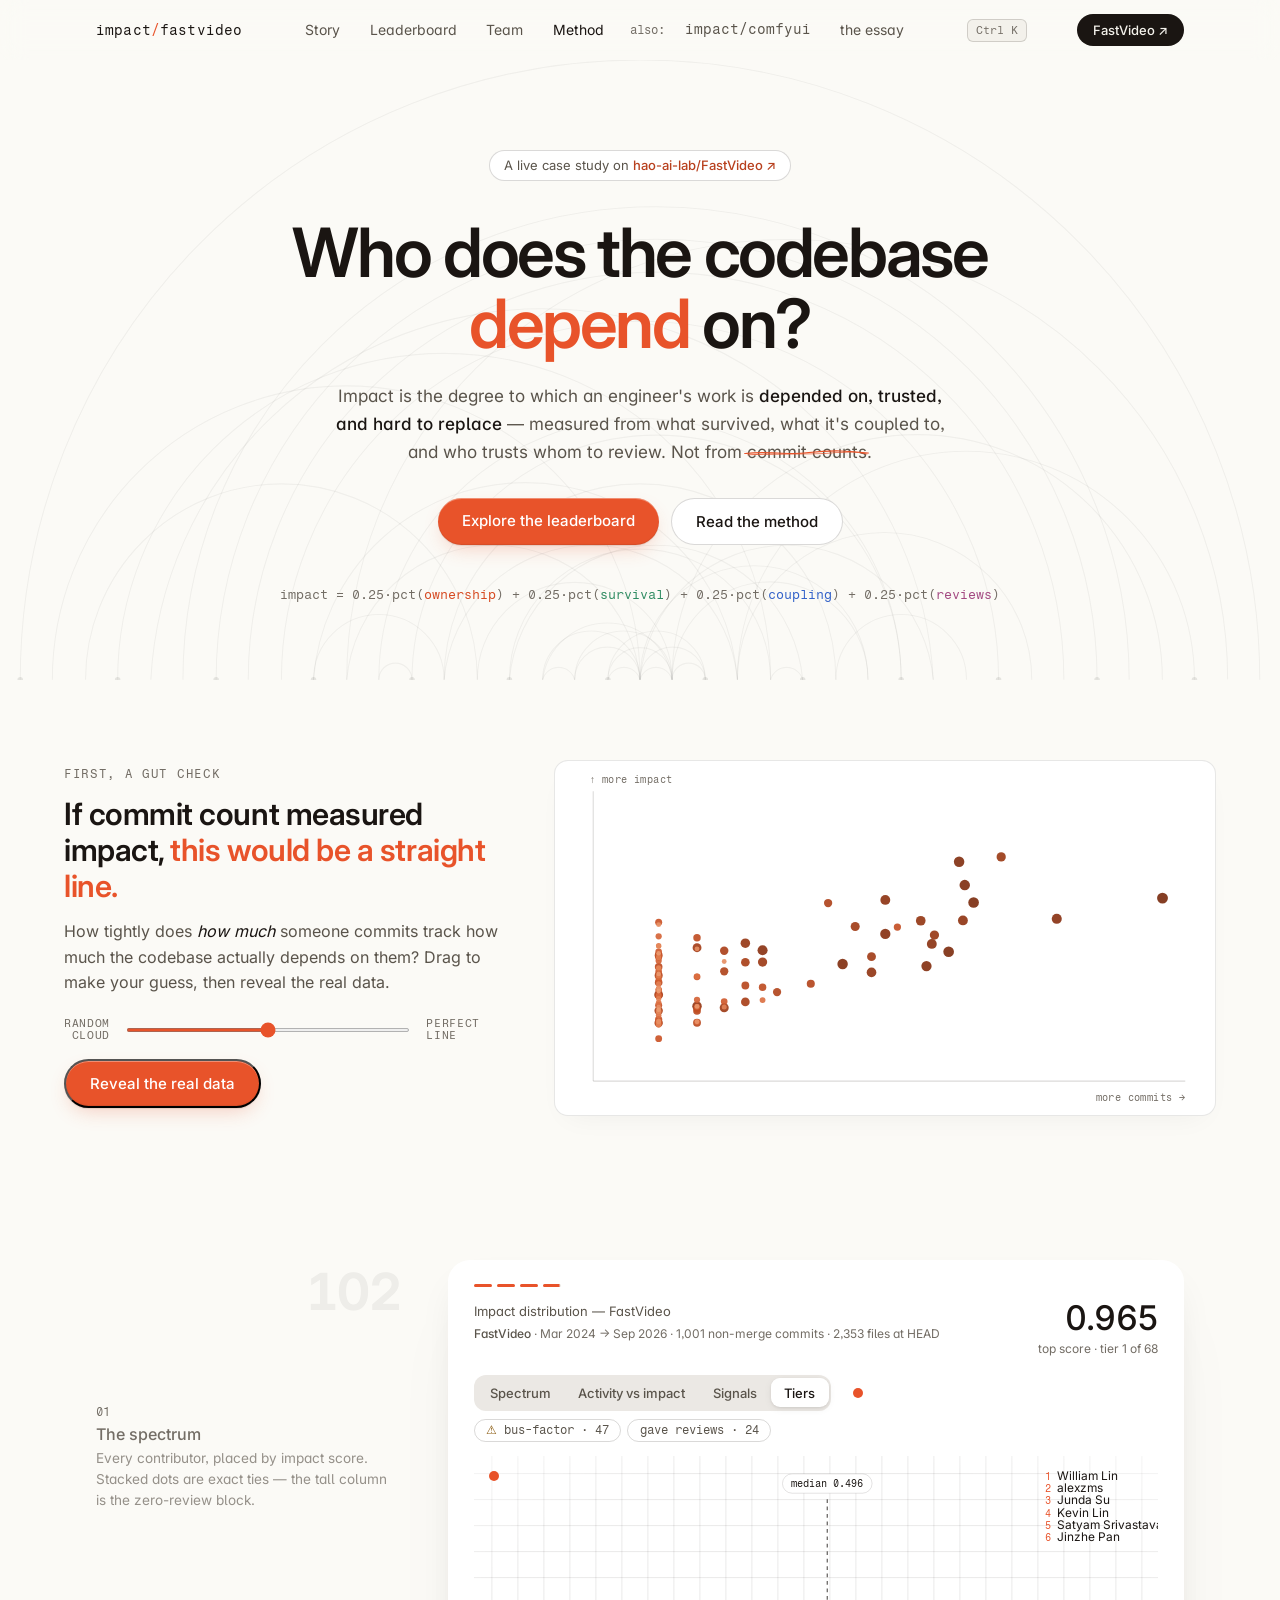
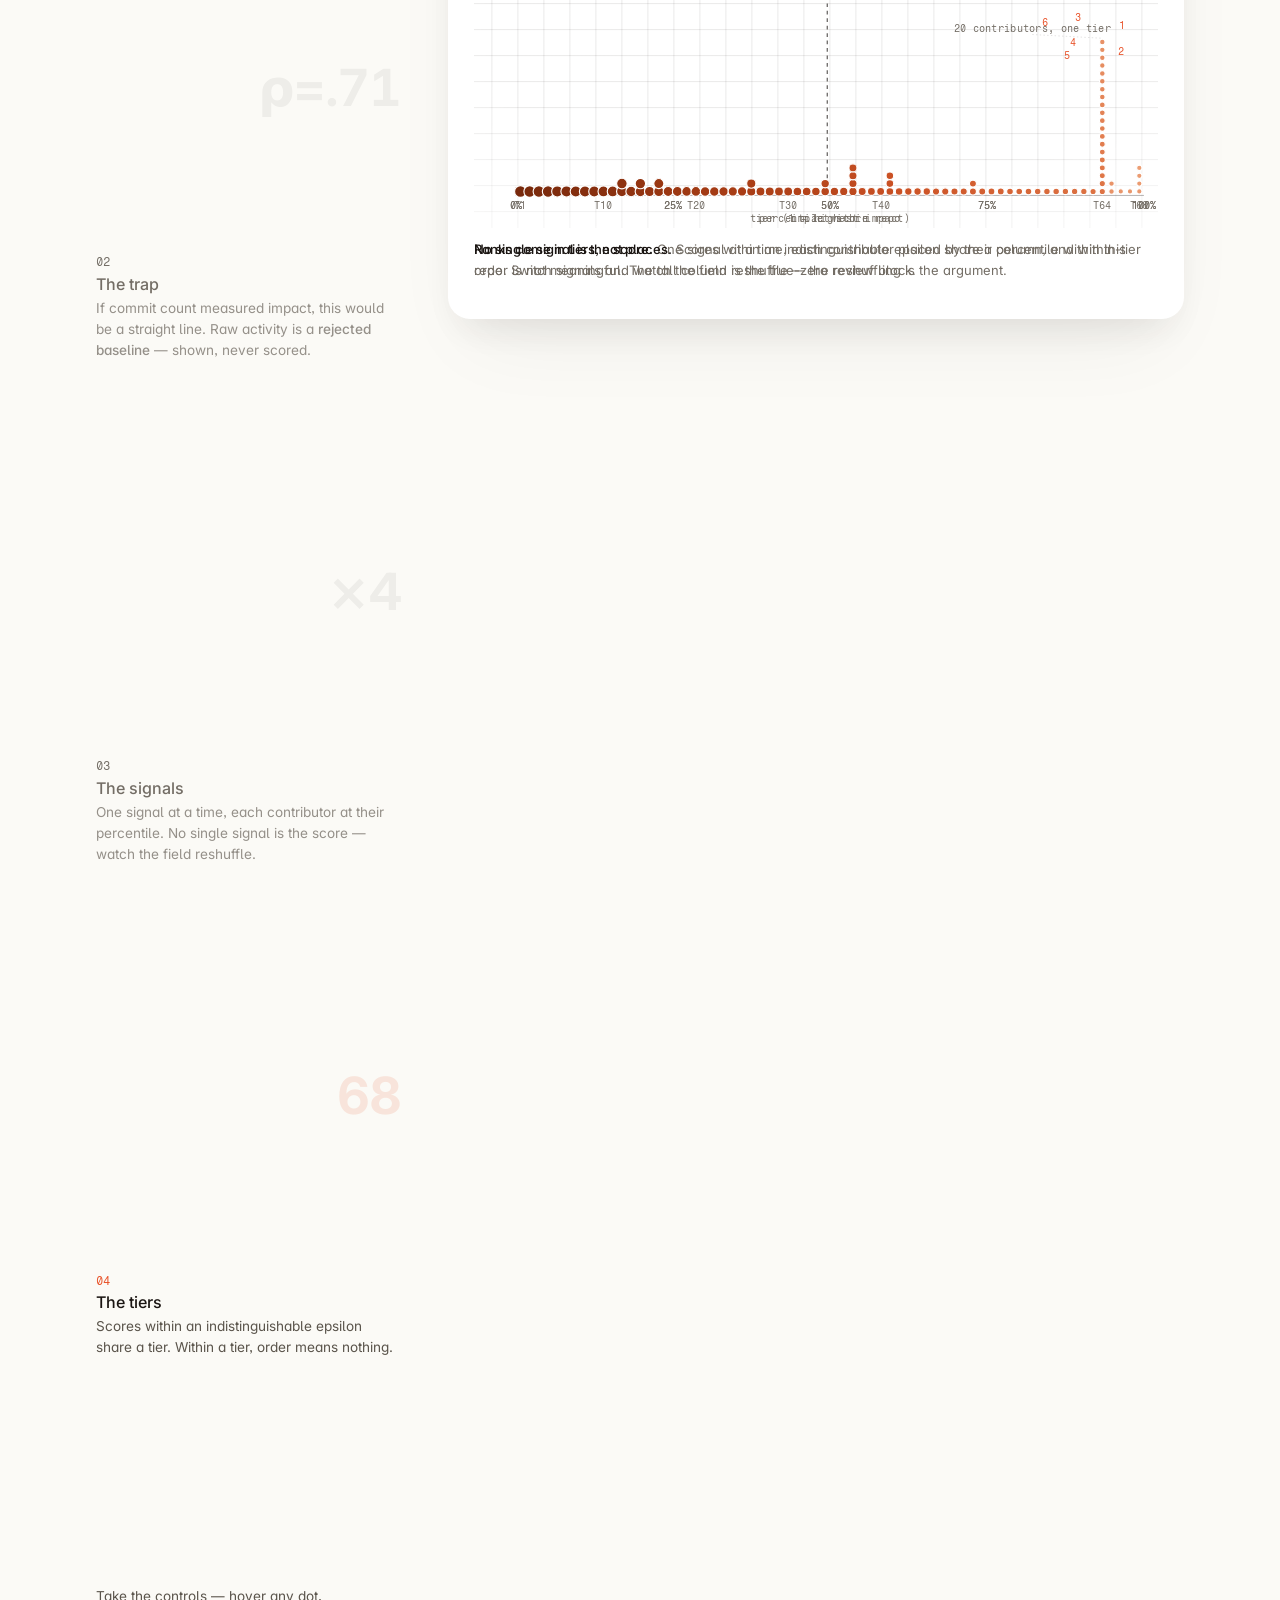
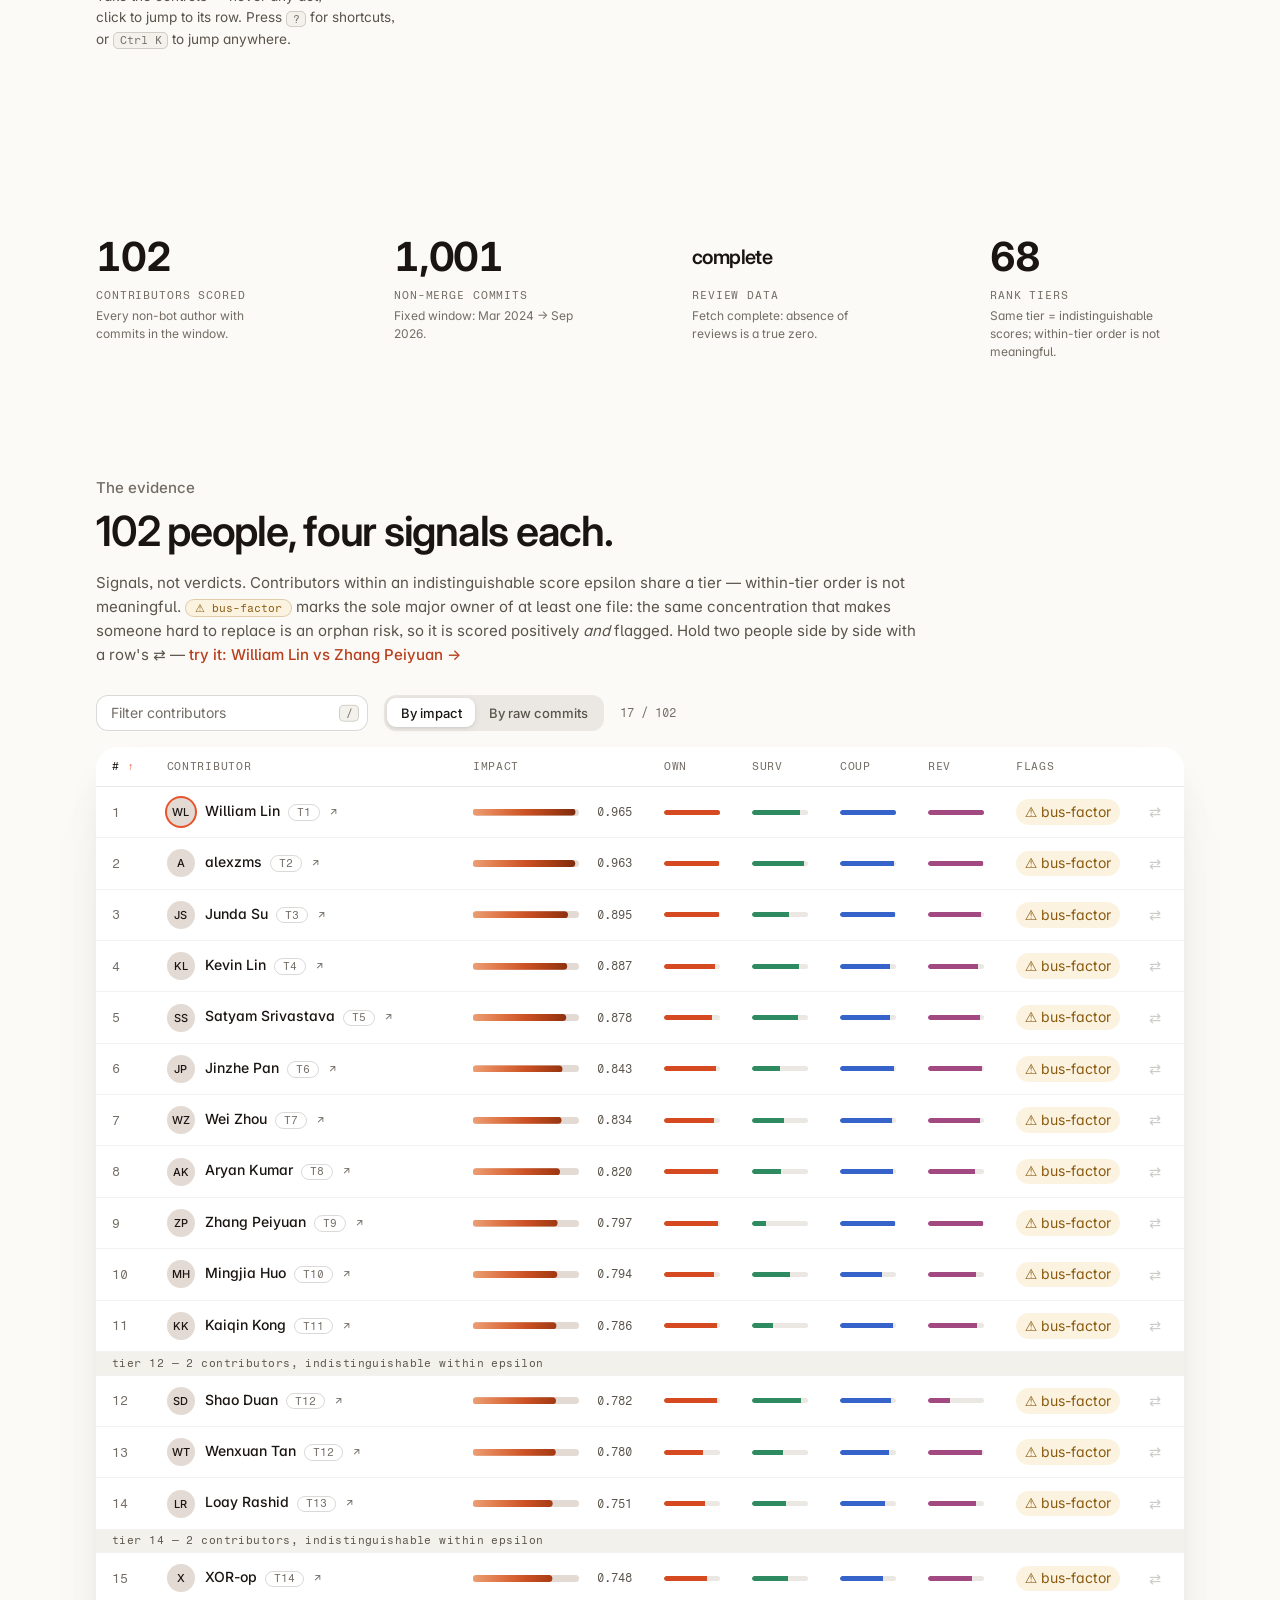
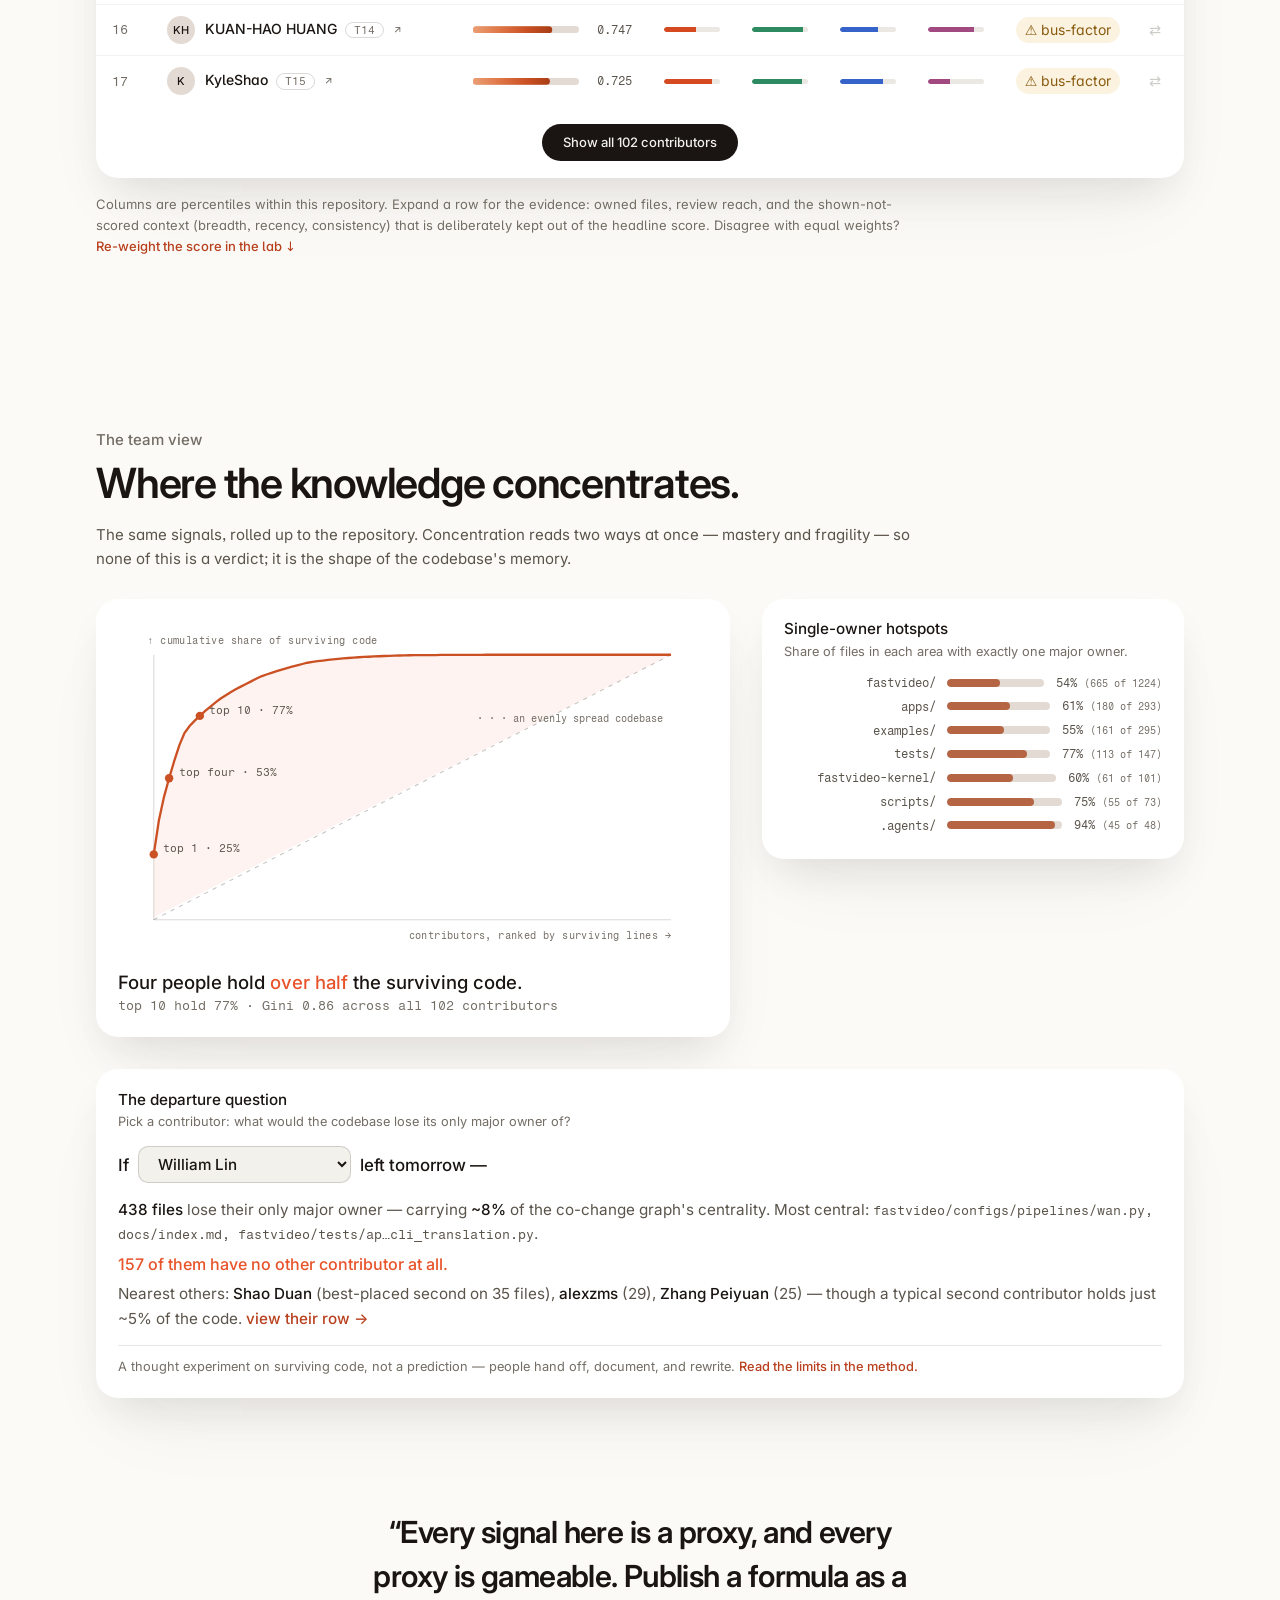
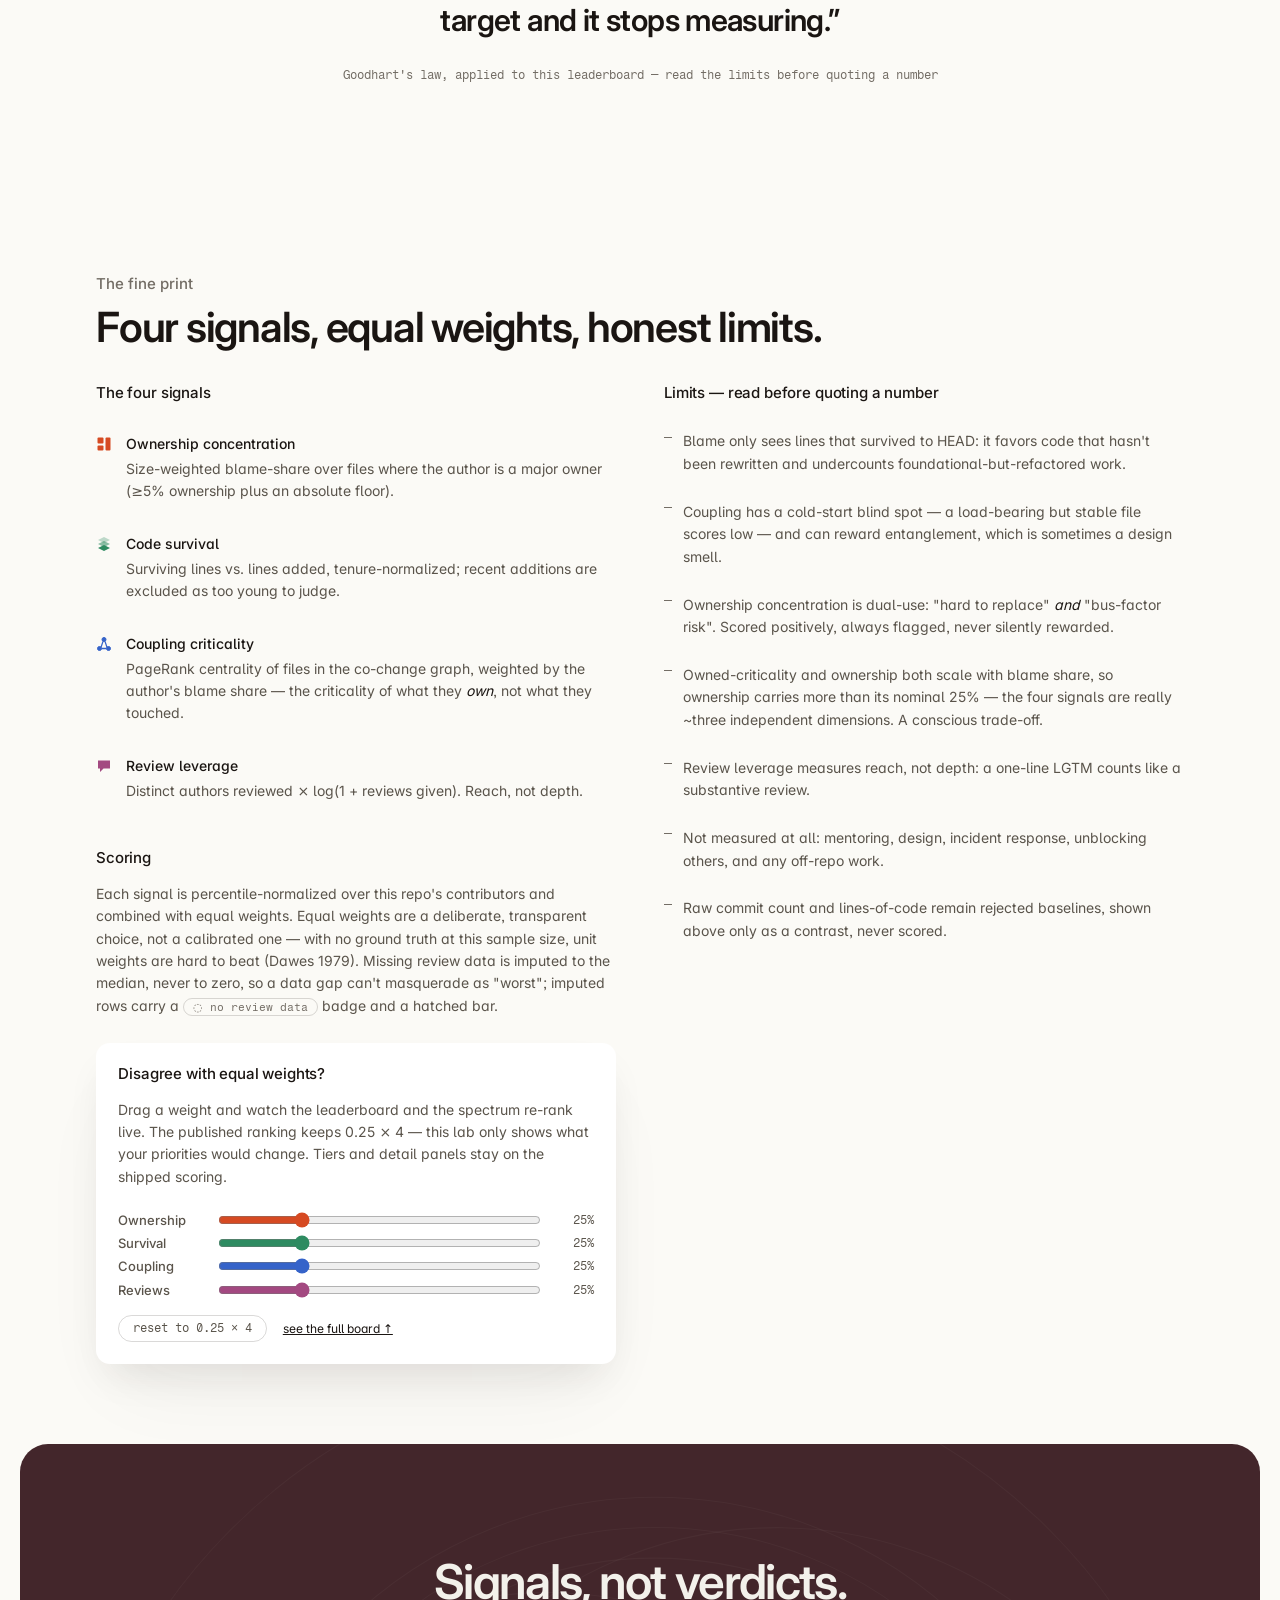
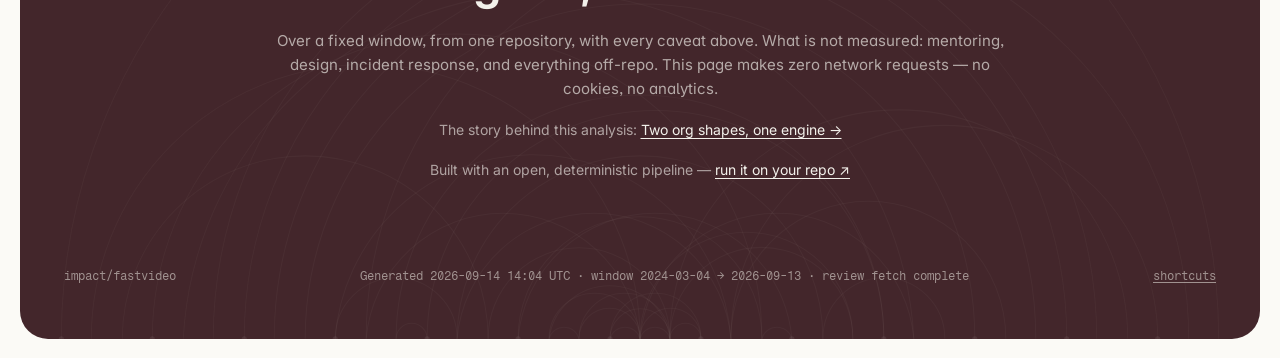
==== commit d357ea4a: "chore: weekly data refresh (2026-09-14)" ====
--- a/docs/index.html
+++ b/docs/index.html
@@ -1642,7 +1642,7 @@
         <p>Every contributor, placed by impact score.
           Stacked dots are exact ties — the tall column is the zero-review block.</p>
       </div>
-      <div class="step" data-step="activity" data-ghost="ρ=.63">
+      <div class="step" data-step="activity" data-ghost="ρ=.71">
         <span class="n">02</span>
         <h3>The trap</h3>
         <p>If commit count measured impact, this would be a straight line.
@@ -1654,7 +1654,7 @@
         <p>One signal at a time, each contributor at their percentile.
           No single signal is the score — watch the field reshuffle.</p>
       </div>
-      <div class="step" data-step="tiers" data-ghost="67">
+      <div class="step" data-step="tiers" data-ghost="68">
         <span class="n">04</span>
         <h3>The tiers</h3>
         <p>Scores within an indistinguishable epsilon share a tier.
@@ -1670,7 +1670,7 @@
       <div class="progress" id="story-progress" aria-hidden="true"><i></i><i></i><i></i><i></i></div>
       <div class="cardhead">
         <div class="t">Impact distribution — FastVideo
-          <small id="hero-eyebrow"><strong>FastVideo</strong> · Mar 2024 → Sep 2026 · 995 non-merge commits · 2,321 files at HEAD</small>
+          <small id="hero-eyebrow"><strong>FastVideo</strong> · Mar 2024 → Sep 2026 · 1,001 non-merge commits · 2,353 files at HEAD</small>
         </div>
         <div class="stat" id="field-stat"></div>
       </div>
@@ -1887,7 +1887,7 @@
     <p class="espresso-run">Built with an open, deterministic pipeline — <a href="https://github.com/sbui056/engineering-metrics" target="_blank" rel="noopener noreferrer">run it on your repo ↗</a></p>
     <div class="espresso-meta">
       <span>impact/fastvideo</span>
-      <span id="footer-meta">Generated 2026-09-07 14:06 UTC · window 2024-03-04 → 2026-09-07 · review fetch partial</span>
+      <span id="footer-meta">Generated 2026-09-14 14:04 UTC · window 2024-03-04 → 2026-09-13 · review fetch complete</span>
       <button type="button" id="foot-shortcuts" class="foot-shortcuts" hidden>shortcuts</button>
     </div>
   </div>
@@ -1951,7 +1951,7 @@
 <div id="tooltip" class="tooltip" role="status" aria-live="polite" hidden></div>
 <noscript><p class="noscript">This page renders its data with JavaScript. Enable it to see the leaderboard.</p></noscript>
 
-<script>window.__DATA__ = {"meta":{"repo":"FastVideo","repo_url":"https://github.com/hao-ai-lab/FastVideo","generated_at":"2026-09-07 14:06 UTC","window_start":"2024-03-04","window_end":"2026-09-07","window_label":"Mar 2024 \u2192 Sep 2026","review_status":"partial","n_authors":102,"n_tiers":67,"n_commits":995,"n_files":2321,"rho":0.63,"zero_tie":true},"signals":[{"key":"ownership_concentration","label":"Ownership concentration","short":"Own"},{"key":"code_survival_tenure_normalized","label":"Code survival (tenure-norm.)","short":"Surv"},{"key":"coupling_criticality","label":"Coupling criticality (owned)","short":"Coup"},{"key":"review_leverage","label":"Review leverage","short":"Rev"}],"authors":[{"name":"William Lin","rank":1,"tier":1,"impact":0.9693,"signals":{"ownership_concentration":1.0,"code_survival_tenure_normalized":0.8772,"coupling_criticality":1.0,"review_leverage":1.0},"flags":{"bus_factor":true,"review_imputed":false},"rationale":"Top-decile concentrated ownership of surviving code and top-decile ownership of files central to co-change \u2014 sole major owner of some files (bus-factor risk).","aux":{"breadth_files":2232,"breadth_dirs":19,"recency_days":1,"consistency":0.934},"review":{"count":522,"distinct_authors":60,"approval_rate":0.69},"top_files":[{"path":"fastvideo/fastvideo_args.py","blame_share":0.2336,"centrality":0.019544,"orphan":false},{"path":"README.md","blame_share":0.4638,"centrality":0.018759,"orphan":false},{"path":"fastvideo/training/training_pipeline.py","blame_share":0.4365,"centrality":0.016858,"orphan":false},{"path":"pyproject.toml","blame_share":0.2788,"centrality":0.013207,"orphan":false},{"path":"fastvideo/pipelines/stages/denoising.py","blame_share":0.1469,"centrality":0.011214,"orphan":false},{"path":"fastvideo/tests/modal/pr_test.py","blame_share":0.3658,"centrality":0.008813,"orphan":false},{"path":"fastvideo/entrypoints/video_generator.py","blame_share":0.3492,"centrality":0.008054,"orphan":false},{"path":"fastvideo/training/distillation_pipeline.py","blame_share":0.1387,"centrality":0.007148,"orphan":false},{"path":"fastvideo/training/training_utils.py","blame_share":0.1196,"centrality":0.006832,"orphan":false},{"path":"fastvideo/pipelines/pipeline_batch_info.py","blame_share":0.3989,"centrality":0.006452,"orphan":false}],"owned":{"total":980,"orphan":421,"shared":[0,2,4,5,6,7,8,9,10,11,12,13,14,15,16,17,18,19,20,21,22,23,24,28,29,30,31,32,33,34,35,37,38,39,40,42,43,44,45,47,48,49,50,51,52,53,54,55,56,57,58,59,60,61,62,63,64,65,66,68,69,74,75,76,77,80,81,82,83,84,85,87,88,104,105,106,107,108,109,111,112,113,114,116,117,119,121,122,124,125,126,127,128,129,130,131,132,133,134,135,136,137,138,139,140,142,143,144,145,146,148,149,150,151,153,154,155,156,157,158,159,160,161,163,164,165,166,167,168,169,170,171,172,173,174,175,176,177,178,179,180,181,182,183,190,191,192,193,194,195,200,201,202,215,216,217,218,219,220,221,222,223,224,225,226,227,229,230,231,232,233,234,235,236,238,244,245,246,250,251,252,253,254,255,256,257,258,259,261,262,263,264,265,266,267,268,269,270,271,272,273,275,276,277,279,280,281,282,283,284,285,286,287,296,297,298,299,300,302,303,304,307,308,309,310,312,314,315,316,317,318,319,320,321,322,323,324,325,326,327,329,331,336,339,340,341,343,344,345,346,347,348,349,350,352,353,355,356,357,358,359,360,361,363,364,365,369,373,375,376,377,378,380,381,382,383,384,385,387,388,389,390,391,395,396,397,398,399,400,401,402,403,404,405,406,407,408,409,410,411,412,413,414,415,416,417,418,419,420,421,422,423,424,425,426,427,428,429,430,431,432,433,434,436,437,439,440,445,446,448,449,450,451,456,457,458,461,466,467,469,471,473,474,475,476,477,478,479,480,481,482,483,484,485,486,487,489,490,491,492,493,494,495,496,497,498,499,500,501,503,505,506,507,509,512,514,515,516,517,518,521,522,523,524,525,526,527,528,529,530,532,534,535,536,537,538,539,541,542,543,545,546,547,548,549,550,551,552,553,554,555,556,557,558,559,561,562,563,564,567,569,571,572,574,575,576,577,578,580,581,584,585,586,587,588,589,590,591,593,595,596,597,599,600,601,602,604,605,606,607,608,610,611,612,613,614,616,617,618,619,620,621,622,623,624,625,626,627,628,630,631,632,636,637,638,639,644,657,666,667,668,669,670,671,672,673,674,675,676,678,679,680,681,682,683,684,685,686,687,688,690,692,693,694,697,698,699,700,701,702,704,705,706,707,708,709,710,711,712,713,714,715,716,717,718,719,720,721,722,723,724,725,726,727,728,729,730,731,732,733,734,735,736,737,738,739]},"commits":411,"sx":6.021,"weekly":[0,0,0,0,0,0,0,0,0,0,0,0,0,0,0,0,0,0,0,0,0,0,0,0,0,0,0,0,0,0,0,0,0,0,0,0,0,0,0,0,0,0,0,0,0,0,0,0,0,0,0,0,0,0,0,1,1,6,10,2,4,10,8,2,9,4,5,10,6,6,2,3,8,2,10,1,4,8,3,6,3,3,2,1,0,2,1,1,1,2,2,2,4,4,8,5,10,5,3,3,4,6,1,4,0,0,0,1,0,2,5,4,8,10,28,7,4,7,2,8,15,22,16,12,6,10,11,1,11,8,5,0],"github":"solitarythinker","views":{"spectrum":[0.9693,0.5],"activity":[0.9615,0.0307],"tiers":[0.0075,0.9879],"own":[1.0,0.5085],"surv":[0.8772,0.5],"coup":[1.0,0.5],"rev":[1.0,0.5]}},{"name":"alexzms","rank":2,"tier":2,"impact":0.9565,"signals":{"ownership_concentration":0.9804,"code_survival_tenure_normalized":0.9474,"coupling_criticality":0.9608,"review_leverage":0.9375},"flags":{"bus_factor":true,"review_imputed":false},"rationale":"Top-decile concentrated ownership of surviving code and top-decile ownership of files central to co-change \u2014 sole major owner of some files (bus-factor risk).","aux":{"breadth_files":578,"breadth_dirs":15,"recency_days":18,"consistency":0.583},"review":{"count":66,"distinct_authors":21,"approval_rate":0.47},"top_files":[{"path":"fastvideo/fastvideo_args.py","blame_share":0.133,"centrality":0.019544,"orphan":false},{"path":"README.md","blame_share":0.0725,"centrality":0.018759,"orphan":false},{"path":"fastvideo/training/training_pipeline.py","blame_share":0.1187,"centrality":0.016858,"orphan":false},{"path":"pyproject.toml","blame_share":0.0121,"centrality":0.013207,"orphan":false},{"path":"fastvideo/pipelines/stages/denoising.py","blame_share":0.2101,"centrality":0.011214,"orphan":false},{"path":"fastvideo/tests/modal/pr_test.py","blame_share":0.0409,"centrality":0.008813,"orphan":false},{"path":"fastvideo/entrypoints/video_generator.py","blame_share":0.0156,"centrality":0.008054,"orphan":false},{"path":"fastvideo/training/distillation_pipeline.py","blame_share":0.1697,"centrality":0.007148,"orphan":false},{"path":"fastvideo/training/training_utils.py","blame_share":0.1022,"centrality":0.006832,"orphan":false},{"path":"fastvideo/pipelines/pipeline_batch_info.py","blame_share":0.0309,"centrality":0.006452,"orphan":false}],"owned":{"total":300,"orphan":124,"shared":[21,116,118,147,148,175,179,184,185,186,187,188,189,190,191,192,193,194,195,196,197,198,199,200,201,202,203,204,205,206,208,209,210,211,212,213,214,228,229,230,231,232,233,234,235,236,237,241,244,245,247,248,249,252,253,254,256,262,269,278,279,287,288,289,293,295,301,312,329,334,335,336,338,346,352,356,359,361,362,365,368,374,375,378,394,395,409,462,463,464,465,467,468,483,485,486,487,488,489,490,491,492,494,495,497,498,499,500,503,505,506,507,509,510,511,512,513,514,515,516,518,588,601,602,603,604,605,606,607,609,610,611,612,613,614,615,616,617,636,637,638,643,644,645,646,647,648,649,650,651,652,653,654,655,656,657,658,659,660,661,662,664,665,666,669,670,671,672,673,674,675,676,677,678,679,681,682]},"commits":55,"sx":4.0254,"weekly":[0,0,0,0,0,0,0,0,0,0,0,0,0,0,0,0,0,0,0,0,0,0,0,0,0,0,0,0,0,0,0,0,0,0,0,0,0,0,0,0,0,0,0,0,0,0,0,0,0,0,0,0,0,0,0,0,0,0,0,0,0,0,0,0,0,0,0,0,0,0,0,0,0,0,0,0,0,0,0,0,0,0,0,0,0,0,0,0,0,0,0,0,0,2,1,0,0,2,3,1,0,1,0,0,1,4,0,4,0,0,0,1,6,2,4,0,6,1,3,8,2,1,1,0,0,0,0,0,1,0,0,0],"github":"alexzms","views":{"spectrum":[0.9565,0.5],"activity":[0.6428,0.0435],"tiers":[0.0224,0.9879],"own":[0.9804,0.5085],"surv":[0.9474,0.5],"coup":[0.9608,0.5],"rev":[0.9375,0.5]}},{"name":"Junda Su","rank":3,"tier":3,"impact":0.8312,"signals":{"ownership_concentration":0.9902,"code_survival_tenure_normalized":0.6667,"coupling_criticality":0.9804,"review_leverage":0.6875},"flags":{"bus_factor":true,"review_imputed":false},"rationale":"Top-decile concentrated ownership of surviving code and top-decile ownership of files central to co-change \u2014 sole major owner of some files (bus-factor risk).","aux":{"breadth_files":495,"breadth_dirs":11,"recency_days":1,"consistency":0.455},"review":{"count":20,"distinct_authors":7,"approval_rate":0.35},"top_files":[{"path":"fastvideo/fastvideo_args.py","blame_share":0.0662,"centrality":0.019544,"orphan":false},{"path":"README.md","blame_share":0.0048,"centrality":0.018759,"orphan":false},{"path":"fastvideo/training/training_pipeline.py","blame_share":0.1031,"centrality":0.016858,"orphan":false},{"path":"pyproject.toml","blame_share":0.0697,"centrality":0.013207,"orphan":false},{"path":"fastvideo/tests/modal/pr_test.py","blame_share":0.0623,"centrality":0.008813,"orphan":false},{"path":"fastvideo/entrypoints/video_generator.py","blame_share":0.3051,"centrality":0.008054,"orphan":false},{"path":"fastvideo/training/distillation_pipeline.py","blame_share":0.0007,"centrality":0.007148,"orphan":false},{"path":"fastvideo/training/training_utils.py","blame_share":0.0012,"centrality":0.006832,"orphan":false},{"path":"fastvideo/pipelines/pipeline_batch_info.py","blame_share":0.073,"centrality":0.006452,"orphan":false},{"path":"fastvideo/pipelines/composed_pipeline_base.py","blame_share":0.0421,"centrality":0.006385,"orphan":false}],"owned":{"total":316,"orphan":211,"shared":[0,8,17,21,22,23,24,25,26,27,28,29,30,31,32,33,34,35,36,37,38,39,40,41,42,52,85,104,105,106,108,140,146,147,149,150,165,166,167,168,203,204,205,223,224,238,267,268,269,270,286,308,348,349,352,361,363,392,393,395,402,409,410,423,446,448,465,468,469,470,483,484,524,525,526,527,528,535,536,537,539,540,548,556,563,589,602,608,633,634,644,647,650,653,654,660,661,662,663,670,678,691,693,695,696,730]},"commits":41,"sx":3.7377,"weekly":[0,0,0,0,0,0,0,0,0,0,0,0,0,0,0,0,0,0,0,0,0,0,0,0,0,0,0,0,0,0,0,0,0,0,0,0,0,0,0,0,0,0,0,0,0,0,0,0,0,0,0,0,0,0,0,0,0,0,0,0,0,0,0,0,0,0,0,0,0,0,0,0,0,0,0,0,0,0,0,0,0,0,0,0,0,0,0,0,0,0,0,0,0,0,0,0,0,0,1,0,0,2,1,1,0,0,0,0,0,0,0,1,1,4,17,6,1,0,1,0,0,0,0,2,0,0,1,0,1,0,1,0],"github":"davids048","views":{"spectrum":[0.8312,0.5179],"activity":[0.5969,0.1688],"tiers":[0.0373,0.9879],"own":[0.9902,0.5],"surv":[0.6667,0.5],"coup":[0.9804,0.5],"rev":[0.6875,0.5]}},{"name":"Jinzhe Pan","rank":4,"tier":4,"impact":0.8258,"signals":{"ownership_concentration":0.9314,"code_survival_tenure_normalized":0.5263,"coupling_criticality":0.9706,"review_leverage":0.875},"flags":{"bus_factor":true,"review_imputed":false},"rationale":"Top-decile ownership of files central to co-change and top-decile concentrated ownership of surviving code \u2014 sole major owner of some files (bus-factor risk).","aux":{"breadth_files":269,"breadth_dirs":12,"recency_days":157,"consistency":0.395},"review":{"count":60,"distinct_authors":19,"approval_rate":0.4},"top_files":[{"path":"fastvideo/fastvideo_args.py","blame_share":0.1018,"centrality":0.019544,"orphan":false},{"path":"fastvideo/training/training_pipeline.py","blame_share":0.0052,"centrality":0.016858,"orphan":false},{"path":"pyproject.toml","blame_share":0.0758,"centrality":0.013207,"orphan":false},{"path":"fastvideo/tests/modal/pr_test.py","blame_share":0.0058,"centrality":0.008813,"orphan":false},{"path":"fastvideo/entrypoints/video_generator.py","blame_share":0.0612,"centrality":0.008054,"orphan":false},{"path":"fastvideo/pipelines/pipeline_batch_info.py","blame_share":0.0393,"centrality":0.006452,"orphan":false},{"path":"fastvideo/pipelines/composed_pipeline_base.py","blame_share":0.0115,"centrality":0.006385,"orphan":false},{"path":"fastvideo/models/loader/component_loader.py","blame_share":0.0135,"centrality":0.005544,"orphan":false},{"path":"mkdocs.yml","blame_share":0.0038,"centrality":0.005298,"orphan":false},{"path":"fastvideo/training/wan_training_pipeline.py","blame_share":0.0541,"centrality":0.005124,"orphan":false}],"owned":{"total":101,"orphan":29,"shared":[4,6,7,9,10,11,12,43,44,46,47,48,49,53,56,58,59,66,67,68,69,83,84,87,88,309,319,349,350,352,456,485,501,506,522,541,543,554,555,557,574,575,576,577,578,579,580,581,582,583,584,586,587,588,589,590,591,592,594,595,596,597,629,663,684,685,686,688,689,690,691,693]},"commits":47,"sx":3.8712,"weekly":[0,0,0,0,0,0,0,0,0,0,0,0,0,0,0,0,0,0,0,0,0,0,0,0,0,0,0,0,0,0,0,0,0,0,0,0,0,0,0,0,0,0,0,0,0,0,0,0,0,0,0,0,0,0,0,0,0,0,0,0,0,0,0,0,0,0,1,0,0,1,0,0,1,1,2,2,2,0,2,0,0,0,0,0,1,1,0,0,0,0,0,0,0,0,0,0,0,0,0,0,1,3,0,3,2,0,1,2,21,0,0,0,0,0,0,0,0,0,0,0,0,0,0,0,0,0,0,0,0,0,0,0],"github":"eigensystem","views":{"spectrum":[0.8258,0.5],"activity":[0.6182,0.1742],"tiers":[0.0522,0.9879],"own":[0.9314,0.5],"surv":[0.5263,0.5],"coup":[0.9706,0.5085],"rev":[0.875,0.5]}},{"name":"Shao Duan","rank":5,"tier":5,"impact":0.8056,"signals":{"ownership_concentration":0.951,"code_survival_tenure_normalized":0.8596,"coupling_criticality":0.9118,"review_leverage":0.5},"flags":{"bus_factor":true,"review_imputed":true},"rationale":"Top-decile concentrated ownership of surviving code and top-decile ownership of files central to co-change \u2014 sole major owner of some files (bus-factor risk); no review data (median-imputed).","aux":{"breadth_files":336,"breadth_dirs":13,"recency_days":10,"consistency":0.405},"review":null,"top_files":[{"path":"fastvideo/fastvideo_args.py","blame_share":0.0395,"centrality":0.019544,"orphan":false},{"path":"pyproject.toml","blame_share":0.0788,"centrality":0.013207,"orphan":false},{"path":"fastvideo/tests/modal/pr_test.py","blame_share":0.0798,"centrality":0.008813,"orphan":false},{"path":"fastvideo/entrypoints/video_generator.py","blame_share":0.0654,"centrality":0.008054,"orphan":false},{"path":"fastvideo/pipelines/pipeline_batch_info.py","blame_share":0.0337,"centrality":0.006452,"orphan":false},{"path":"fastvideo/pipelines/composed_pipeline_base.py","blame_share":0.0051,"centrality":0.006385,"orphan":false},{"path":"fastvideo/models/loader/component_loader.py","blame_share":0.0861,"centrality":0.005544,"orphan":false},{"path":".buildkite/pipeline.yml","blame_share":0.0043,"centrality":0.004988,"orphan":false},{"path":"apps/dreamverse/dreamverse/config.py","blame_share":0.0026,"centrality":0.004925,"orphan":false},{"path":"fastvideo/envs.py","blame_share":0.0208,"centrality":0.004272,"orphan":false}],"owned":{"total":148,"orphan":103,"shared":[146,149,152,153,163,164,229,295,301,328,349,351,375,394,395,402,409,422,462,463,464,465,466,467,468,469,495,510,511,552,556,635,640,641,642,693,696,718,724,725,726,727,728,729,731,732]},"commits":21,"sx":3.091,"weekly":[0,0,0,0,0,0,0,0,0,0,0,0,0,0,0,0,0,0,0,0,0,0,0,0,0,0,0,0,0,0,0,0,0,0,0,0,0,0,0,0,0,0,0,0,0,0,0,0,0,0,0,0,0,0,0,0,0,0,0,0,0,0,0,0,0,0,0,0,0,0,0,0,0,0,0,0,0,0,0,0,0,0,0,0,0,0,0,0,1,1,0,0,0,0,1,0,2,0,1,0,1,1,0,1,0,0,0,0,0,0,0,0,0,1,2,1,1,1,0,0,1,0,0,0,0,0,2,0,2,1,0,0],"github":"shaoxiongduan","views":{"spectrum":[0.8056,0.5],"activity":[0.4936,0.1944],"tiers":[0.0672,0.9879],"own":[0.951,0.5],"surv":[0.8596,0.5],"coup":[0.9118,0.5085],"rev":[0.4893,0.5]}},{"name":"Satyam Srivastava","rank":6,"tier":6,"impact":0.7879,"signals":{"ownership_concentration":0.8627,"code_survival_tenure_normalized":0.8246,"coupling_criticality":0.902,"review_leverage":0.5625},"flags":{"bus_factor":true,"review_imputed":false},"rationale":"Top-decile ownership of files central to co-change and top-quartile concentrated ownership of surviving code \u2014 sole major owner of some files (bus-factor risk).","aux":{"breadth_files":83,"breadth_dirs":8,"recency_days":5,"consistency":0.348},"review":{"count":15,"distinct_authors":5,"approval_rate":0.533},"top_files":[{"path":"pyproject.toml","blame_share":0.0061,"centrality":0.013207,"orphan":false},{"path":"fastvideo/pipelines/stages/denoising.py","blame_share":0.0014,"centrality":0.011214,"orphan":false},{"path":"fastvideo/tests/modal/pr_test.py","blame_share":0.0564,"centrality":0.008813,"orphan":false},{"path":"mkdocs.yml","blame_share":0.0075,"centrality":0.005298,"orphan":false},{"path":".buildkite/scripts/pr_test.sh","blame_share":0.29,"centrality":0.004028,"orphan":false},{"path":"docs/contributing/ci_architecture.md","blame_share":0.4034,"centrality":0.003723,"orphan":false},{"path":"fastvideo/platforms/cuda.py","blame_share":0.0162,"centrality":0.003691,"orphan":false},{"path":"docs/contributing/performance_benchmarks.md","blame_share":0.4711,"centrality":0.003502,"orphan":false},{"path":"fastvideo/tests/performance/test_inference_performance.py","blame_share":0.1739,"centrality":0.003095,"orphan":false},{"path":"fastvideo/performance/hf_store.py","blame_share":0.7882,"centrality":0.002617,"orphan":false}],"owned":{"total":25,"orphan":2,"shared":[1,3,5,70,71,72,73,83,86,87,88,274,453,454,455,556,565,566,568,569,570,572,573]},"commits":13,"sx":2.6391,"weekly":[0,0,0,0,0,0,0,0,0,0,0,0,0,0,0,0,0,0,0,0,0,0,0,0,0,0,0,0,0,0,0,0,0,0,0,0,0,0,0,0,0,0,0,0,0,0,0,0,0,0,0,0,0,0,0,0,0,0,0,0,0,0,0,0,0,0,0,0,0,0,0,0,0,0,0,0,0,0,0,0,0,0,0,0,0,0,0,0,0,0,0,0,0,0,0,0,0,0,0,0,0,0,0,0,0,0,0,0,1,0,0,0,2,0,0,2,0,0,0,2,2,0,1,2,0,0,0,0,0,0,1,0],"github":"satyam-53","views":{"spectrum":[0.7879,0.5],"activity":[0.4214,0.2121],"tiers":[0.0821,0.9879],"own":[0.8627,0.5085],"surv":[0.8246,0.5],"coup":[0.902,0.5],"rev":[0.5625,0.5]}},{"name":"KyleShao","rank":7,"tier":7,"impact":0.7599,"signals":{"ownership_concentration":0.8529,"code_survival_tenure_normalized":0.9123,"coupling_criticality":0.7745,"review_leverage":0.5},"flags":{"bus_factor":true,"review_imputed":true},"rationale":"Top-decile code that outlasts tenure norms and top-quartile concentrated ownership of surviving code \u2014 sole major owner of some files (bus-factor risk); no review data (median-imputed).","aux":{"breadth_files":40,"breadth_dirs":4,"recency_days":214,"consistency":0.444},"review":null,"top_files":[{"path":"fastvideo/pipelines/stages/denoising.py","blame_share":0.1256,"centrality":0.011214,"orphan":false},{"path":"fastvideo/models/loader/component_loader.py","blame_share":0.0441,"centrality":0.005544,"orphan":false},{"path":"fastvideo/models/loader/fsdp_load.py","blame_share":0.026,"centrality":0.003079,"orphan":false},{"path":"fastvideo/pipelines/stages/text_encoding.py","blame_share":0.0771,"centrality":0.00301,"orphan":false},{"path":"fastvideo/models/registry.py","blame_share":0.0063,"centrality":0.002787,"orphan":false},{"path":"fastvideo/pipelines/basic/minimax_h3/stages/minimax_h3_denoising.py","blame_share":0.0044,"centrality":0.002302,"orphan":false},{"path":"fastvideo/mlx_runtime/minimax_h3_pipeline.py","blame_share":0.0011,"centrality":0.002147,"orphan":false},{"path":"fastvideo/configs/models/encoders/minimax_h3_qwen3_vl.py","blame_share":0.0535,"centrality":0.00177,"orphan":true},{"path":"fastvideo/pipelines/stages/input_validation.py","blame_share":0.0092,"centrality":0.00174,"orphan":false},{"path":"fastvideo/pipelines/stages/decoding.py","blame_share":0.0258,"centrality":0.001695,"orphan":false}],"owned":{"total":22,"orphan":6,"shared":[134,135,136,289,306,354,379,384,415,438,443,446,495,500,509,515,625]},"commits":4,"sx":1.6094,"weekly":[0,0,0,0,0,0,0,0,0,0,0,0,0,0,0,0,0,0,0,0,0,0,0,0,0,0,0,0,0,0,0,0,0,0,0,0,0,0,0,0,0,0,0,0,0,0,0,0,0,0,0,0,0,0,0,0,0,0,0,0,0,0,0,0,0,0,0,0,0,0,0,0,0,0,0,0,0,0,0,0,0,0,0,0,0,0,0,0,0,0,0,0,1,0,0,0,0,1,1,0,1,0,0,0,0,0,0,0,0,0,0,0,0,0,0,0,0,0,0,0,0,0,0,0,0,0,0,0,0,0,0,0],"github":"kyleshao1016","views":{"spectrum":[0.7599,0.5362],"activity":[0.257,0.2401],"tiers":[0.097,0.9879],"own":[0.8529,0.5],"surv":[0.9123,0.5],"coup":[0.7745,0.5085],"rev":[0.5,0.5]}},{"name":"Wei Zhou","rank":8,"tier":8,"impact":0.7569,"signals":{"ownership_concentration":0.902,"code_survival_tenure_normalized":0.5789,"coupling_criticality":0.9216,"review_leverage":0.625},"flags":{"bus_factor":true,"review_imputed":false},"rationale":"Top-decile ownership of files central to co-change and top-decile concentrated ownership of surviving code \u2014 sole major owner of some files (bus-factor risk).","aux":{"breadth_files":349,"breadth_dirs":9,"recency_days":197,"consistency":0.375},"review":{"count":16,"distinct_authors":6,"approval_rate":0.562},"top_files":[{"path":"fastvideo/fastvideo_args.py","blame_share":0.0878,"centrality":0.019544,"orphan":false},{"path":"README.md","blame_share":0.0145,"centrality":0.018759,"orphan":false},{"path":"fastvideo/training/training_pipeline.py","blame_share":0.0177,"centrality":0.016858,"orphan":false},{"path":"fastvideo/pipelines/stages/denoising.py","blame_share":0.0625,"centrality":0.011214,"orphan":false},{"path":"fastvideo/entrypoints/video_generator.py","blame_share":0.0114,"centrality":0.008054,"orphan":false},{"path":"fastvideo/training/distillation_pipeline.py","blame_share":0.1255,"centrality":0.007148,"orphan":false},{"path":"fastvideo/training/training_utils.py","blame_share":0.1394,"centrality":0.006832,"orphan":false},{"path":"fastvideo/pipelines/pipeline_batch_info.py","blame_share":0.0337,"centrality":0.006452,"orphan":false},{"path":"fastvideo/pipelines/composed_pipeline_base.py","blame_share":0.0409,"centrality":0.006385,"orphan":false},{"path":"fastvideo/models/loader/component_loader.py","blame_share":0.0633,"centrality":0.005544,"orphan":false}],"owned":{"total":95,"orphan":12,"shared":[18,74,120,121,122,144,156,170,171,172,269,275,277,284,285,287,290,291,292,297,299,300,302,303,305,306,307,309,310,313,314,318,352,376,377,380,387,388,389,391,397,398,406,411,413,422,428,431,433,435,436,437,444,450,451,452,458,459,460,477,480,481,487,490,492,493,494,497,500,501,507,512,514,515,542,545,630,635,669,673,676,679,683,684,685,698,706]},"commits":33,"sx":3.5264,"weekly":[0,0,0,0,0,0,0,0,0,0,0,0,0,0,0,0,0,0,0,0,0,0,0,0,0,0,0,0,0,0,0,0,0,0,0,0,0,0,0,0,0,0,0,0,0,0,0,0,0,0,0,0,0,0,0,1,0,1,2,0,3,2,0,0,3,3,3,0,0,0,0,0,0,2,1,0,0,2,0,1,1,0,0,0,0,0,0,0,0,3,0,0,0,1,0,0,0,0,0,0,2,1,1,0,0,0,0,0,0,0,0,0,0,0,0,0,0,0,0,0,0,0,0,0,0,0,0,0,0,0,0,0],"github":"jerryzhou54","views":{"spectrum":[0.7569,0.4813],"activity":[0.5631,0.2431],"tiers":[0.1119,0.9879],"own":[0.902,0.5085],"surv":[0.5789,0.5],"coup":[0.9216,0.5],"rev":[0.625,0.5]}},{"name":"Kevin Lin","rank":9,"tier":9,"impact":0.7528,"signals":{"ownership_concentration":0.9118,"code_survival_tenure_normalized":0.8421,"coupling_criticality":0.8824,"review_leverage":0.375},"flags":{"bus_factor":true,"review_imputed":false},"rationale":"Top-decile concentrated ownership of surviving code and top-quartile ownership of files central to co-change \u2014 sole major owner of some files (bus-factor risk).","aux":{"breadth_files":258,"breadth_dirs":12,"recency_days":7,"consistency":0.293},"review":{"count":4,"distinct_authors":3,"approval_rate":0.25},"top_files":[{"path":"fastvideo/fastvideo_args.py","blame_share":0.0038,"centrality":0.019544,"orphan":false},{"path":"fastvideo/training/training_pipeline.py","blame_share":0.0042,"centrality":0.016858,"orphan":false},{"path":"pyproject.toml","blame_share":0.0333,"centrality":0.013207,"orphan":false},{"path":"fastvideo/pipelines/stages/denoising.py","blame_share":0.0539,"centrality":0.011214,"orphan":false},{"path":"fastvideo/tests/modal/pr_test.py","blame_share":0.0759,"centrality":0.008813,"orphan":false},{"path":"fastvideo/training/distillation_pipeline.py","blame_share":0.004,"centrality":0.007148,"orphan":false},{"path":"fastvideo/training/training_utils.py","blame_share":0.1533,"centrality":0.006832,"orphan":false},{"path":"docs/inference/optimizations.md","blame_share":0.0665,"centrality":0.005504,"orphan":false},{"path":".buildkite/pipeline.yml","blame_share":0.0107,"centrality":0.004988,"orphan":false},{"path":"fastvideo/worker/gpu_worker.py","blame_share":0.0132,"centrality":0.004932,"orphan":false}],"owned":{"total":67,"orphan":21,"shared":[5,8,13,16,41,46,49,58,59,66,67,75,76,112,116,178,261,269,288,305,339,342,354,362,366,367,378,379,384,500,509,534,541,543,547,552,556,575,584,588,590,591,624,629,667,679]},"commits":50,"sx":3.9318,"weekly":[0,0,0,0,0,0,0,0,0,0,0,0,0,0,0,0,0,0,0,0,0,0,0,0,0,0,0,0,0,0,0,0,0,0,0,0,0,0,0,0,0,0,0,0,0,0,0,0,0,0,0,0,0,0,0,1,3,5,7,1,1,6,1,2,1,1,0,4,1,2,0,0,3,2,0,0,0,0,0,1,0,0,0,0,0,0,2,0,0,0,0,0,0,0,0,0,0,0,0,0,0,0,0,0,0,0,0,0,0,0,0,0,0,0,0,0,0,2,0,0,2,1,0,0,0,0,0,0,0,1,0,0],"github":"kevin314","views":{"spectrum":[0.7528,0.5207],"activity":[0.6279,0.2472],"tiers":[0.1269,0.9879],"own":[0.9118,0.5],"surv":[0.8421,0.5],"coup":[0.8824,0.5],"rev":[0.375,0.5]}},{"name":"Zhang Peiyuan","rank":10,"tier":9,"impact":0.7523,"signals":{"ownership_concentration":0.9608,"code_survival_tenure_normalized":0.2456,"coupling_criticality":0.9902,"review_leverage":0.8125},"flags":{"bus_factor":true,"review_imputed":false},"rationale":"Top-decile ownership of files central to co-change and top-decile concentrated ownership of surviving code \u2014 sole major owner of some files (bus-factor risk).","aux":{"breadth_files":1161,"breadth_dirs":18,"recency_days":49,"consistency":0.478},"review":{"count":51,"distinct_authors":14,"approval_rate":0.608},"top_files":[{"path":"fastvideo/fastvideo_args.py","blame_share":0.0885,"centrality":0.019544,"orphan":false},{"path":"README.md","blame_share":0.1014,"centrality":0.018759,"orphan":false},{"path":"fastvideo/training/training_pipeline.py","blame_share":0.0469,"centrality":0.016858,"orphan":false},{"path":"pyproject.toml","blame_share":0.1758,"centrality":0.013207,"orphan":false},{"path":"fastvideo/pipelines/stages/denoising.py","blame_share":0.1888,"centrality":0.011214,"orphan":false},{"path":"fastvideo/entrypoints/video_generator.py","blame_share":0.0135,"centrality":0.008054,"orphan":false},{"path":"fastvideo/training/distillation_pipeline.py","blame_share":0.0443,"centrality":0.007148,"orphan":false},{"path":"fastvideo/training/training_utils.py","blame_share":0.0273,"centrality":0.006832,"orphan":false},{"path":"fastvideo/pipelines/pipeline_batch_info.py","blame_share":0.2051,"centrality":0.006452,"orphan":false},{"path":"fastvideo/pipelines/composed_pipeline_base.py","blame_share":0.2133,"centrality":0.006385,"orphan":false}],"owned":{"total":195,"orphan":26,"shared":[17,20,80,81,111,113,114,116,117,119,123,129,206,219,228,241,243,253,254,260,271,272,273,274,275,276,277,278,279,281,282,284,291,292,306,310,315,316,317,321,322,323,324,325,327,328,329,330,331,332,333,334,335,336,337,339,340,342,350,352,353,355,357,358,360,366,367,368,369,376,377,378,380,382,386,387,388,389,391,397,398,401,405,407,408,410,411,413,414,416,417,418,419,422,423,424,425,426,427,430,431,432,434,435,436,437,438,439,440,441,442,444,445,447,450,451,452,456,457,458,459,460,469,470,480,481,482,484,485,494,495,496,498,499,500,501,503,504,505,507,509,514,515,516,517,518,519,520,521,532,540,541,542,543,547,600,639,643,646,650,666,670,684,685,693,694,695,702,703,706]},"commits":134,"sx":4.9053,"weekly":[0,0,0,0,0,0,0,0,0,0,0,0,0,0,0,0,0,0,0,0,0,0,0,0,0,0,0,0,0,0,0,0,0,18,1,3,5,0,7,2,3,6,1,1,1,1,0,0,0,2,11,2,1,0,0,1,1,0,1,0,0,0,0,0,0,3,6,0,0,0,0,1,0,3,3,2,1,2,1,0,1,0,0,1,1,0,0,0,0,0,1,0,0,0,0,0,0,0,0,0,1,0,4,6,1,2,1,0,0,0,0,0,0,4,16,1,0,0,2,0,0,0,0,1,1,0,0,0,0,0,0,0],"github":"jzhang38","views":{"spectrum":[0.7523,0.5],"activity":[0.7834,0.2477],"tiers":[0.1269,0.9638],"own":[0.9608,0.5085],"surv":[0.2456,0.5],"coup":[0.9902,0.5085],"rev":[0.8125,0.5]}},{"name":"Mihir Jagtap","rank":11,"tier":10,"impact":0.7376,"signals":{"ownership_concentration":0.8431,"code_survival_tenure_normalized":0.7544,"coupling_criticality":0.8529,"review_leverage":0.5},"flags":{"bus_factor":true,"review_imputed":true},"rationale":"Top-quartile ownership of files central to co-change and top-quartile concentrated ownership of surviving code \u2014 sole major owner of some files (bus-factor risk); no review data (median-imputed).","aux":{"breadth_files":92,"breadth_dirs":8,"recency_days":205,"consistency":0.267},"review":null,"top_files":[{"path":"README.md","blame_share":0.0242,"centrality":0.018759,"orphan":false},{"path":"fastvideo/pipelines/stages/denoising.py","blame_share":0.005,"centrality":0.011214,"orphan":false},{"path":"fastvideo/pipelines/pipeline_batch_info.py","blame_share":0.0169,"centrality":0.006452,"orphan":false},{"path":"mkdocs.yml","blame_share":0.5547,"centrality":0.005298,"orphan":false},{"path":"docs/index.md","blame_share":0.25,"centrality":0.003605,"orphan":true},{"path":".gitignore","blame_share":0.0764,"centrality":0.003157,"orphan":false},{"path":"fastvideo/layers/rotary_embedding.py","blame_share":0.0751,"centrality":0.002874,"orphan":false},{"path":"fastvideo/models/registry.py","blame_share":0.0021,"centrality":0.002787,"orphan":false},{"path":"docs/generate_examples.py","blame_share":0.1243,"centrality":0.002476,"orphan":false},{"path":".github/workflows/infra-docs.yml","blame_share":0.2625,"centrality":0.002333,"orphan":false}],"owned":{"total":29,"orphan":12,"shared":[14,17,77,107,117,290,366,386,441,442,503,584,626,692,714,715,716,717]},"commits":5,"sx":1.7918,"weekly":[0,0,0,0,0,0,0,0,0,0,0,0,0,0,0,0,0,0,0,0,0,0,0,0,0,0,0,0,0,0,0,0,0,0,0,0,0,0,0,0,0,0,0,0,0,0,0,0,0,0,0,0,0,0,0,0,0,0,0,0,0,0,0,0,0,0,0,0,0,0,0,0,0,0,0,0,0,0,0,0,0,0,0,0,0,0,0,1,2,0,1,0,0,0,0,0,0,0,0,0,0,1,0,0,0,0,0,0,0,0,0,0,0,0,0,0,0,0,0,0,0,0,0,0,0,0,0,0,0,0,0,0],"github":"mihirjagtap","views":{"spectrum":[0.7376,0.5206],"activity":[0.2861,0.2624],"tiers":[0.1418,0.9879],"own":[0.8431,0.5085],"surv":[0.7544,0.5],"coup":[0.8529,0.5085],"rev":[0.5107,0.5]}},{"name":"Ishan","rank":12,"tier":10,"impact":0.7363,"signals":{"ownership_concentration":0.7941,"code_survival_tenure_normalized":0.9649,"coupling_criticality":0.6863,"review_leverage":0.5},"flags":{"bus_factor":true,"review_imputed":true},"rationale":"Top-decile code that outlasts tenure norms and top-quartile concentrated ownership of surviving code \u2014 sole major owner of some files (bus-factor risk); no review data (median-imputed).","aux":{"breadth_files":52,"breadth_dirs":5,"recency_days":5,"consistency":0.1},"review":null,"top_files":[{"path":"fastvideo/entrypoints/video_generator.py","blame_share":0.0277,"centrality":0.008054,"orphan":false},{"path":"fastvideo/models/loader/component_loader.py","blame_share":0.0228,"centrality":0.005544,"orphan":false},{"path":".gitignore","blame_share":0.0208,"centrality":0.003157,"orphan":false},{"path":"fastvideo/pipelines/stages/text_encoding.py","blame_share":0.0068,"centrality":0.00301,"orphan":false},{"path":"fastvideo/models/registry.py","blame_share":0.0063,"centrality":0.002787,"orphan":false},{"path":"fastvideo/tests/encoders/test_clip_encoder.py","blame_share":0.0073,"centrality":0.002704,"orphan":false},{"path":"fastvideo/models/dits/minimax_h3.py","blame_share":0.0145,"centrality":0.002591,"orphan":false},{"path":"fastvideo/tests/encoders/test_llama_encoder.py","blame_share":0.0069,"centrality":0.00255,"orphan":false},{"path":"docs/generate_examples.py","blame_share":0.0437,"centrality":0.002476,"orphan":false},{"path":"fastvideo/tests/train/methods/grad_norm_regression.py","blame_share":0.0284,"centrality":0.001645,"orphan":false}],"owned":{"total":35,"orphan":9,"shared":[79,89,90,91,92,93,94,95,96,97,98,99,100,101,102,103,141,382,383,385,502,513,516,592,713,737]},"commits":3,"sx":1.3863,"weekly":[0,0,0,0,0,0,0,0,0,0,0,0,0,0,0,0,0,0,0,0,0,0,0,0,0,0,0,0,0,0,0,0,0,0,0,0,0,0,0,0,0,0,0,0,0,0,0,0,0,0,0,0,0,0,0,0,0,0,0,0,0,0,0,0,0,0,0,0,0,0,0,0,0,0,0,0,0,0,0,0,0,0,0,0,0,0,0,0,0,0,0,0,0,0,0,0,0,0,0,0,0,1,1,0,0,0,0,0,0,0,0,0,0,0,0,0,0,0,0,0,0,0,0,0,0,0,0,0,0,0,1,0],"github":"ishxn20","views":{"spectrum":[0.7363,0.5],"activity":[0.2214,0.2637],"tiers":[0.1418,0.9638],"own":[0.7941,0.5],"surv":[0.9649,0.5],"coup":[0.6863,0.5],"rev":[0.4893,0.5207]}},{"name":"Raghav K","rank":13,"tier":11,"impact":0.7104,"signals":{"ownership_concentration":0.8824,"code_survival_tenure_normalized":0.5965,"coupling_criticality":0.8627,"review_leverage":0.5},"flags":{"bus_factor":true,"review_imputed":true},"rationale":"Top-quartile concentrated ownership of surviving code and top-quartile ownership of files central to co-change \u2014 sole major owner of some files (bus-factor risk); no review data (median-imputed).","aux":{"breadth_files":137,"breadth_dirs":7,"recency_days":11,"consistency":0.588},"review":null,"top_files":[{"path":"pyproject.toml","blame_share":0.003,"centrality":0.013207,"orphan":false},{"path":"fastvideo/entrypoints/video_generator.py","blame_share":0.0306,"centrality":0.008054,"orphan":false},{"path":"fastvideo/pipelines/pipeline_batch_info.py","blame_share":0.0309,"centrality":0.006452,"orphan":false},{"path":"fastvideo/pipelines/composed_pipeline_base.py","blame_share":0.0013,"centrality":0.006385,"orphan":false},{"path":"fastvideo/models/loader/component_loader.py","blame_share":0.0036,"centrality":0.005544,"orphan":false},{"path":"docs/inference/optimizations.md","blame_share":0.1904,"centrality":0.005504,"orphan":false},{"path":"fastvideo/configs/pipelines/wan.py","blame_share":0.0278,"centrality":0.004059,"orphan":false},{"path":"fastvideo/pipelines/preprocess/v1_preprocess.py","blame_share":0.0759,"centrality":0.004055,"orphan":false},{"path":"fastvideo/attention/backends/flash_attn.py","blame_share":0.0447,"centrality":0.003817,"orphan":false},{"path":"fastvideo/api/sampling_param.py","blame_share":0.0725,"centrality":0.003444,"orphan":false}],"owned":{"total":52,"orphan":25,"shared":[110,116,141,160,180,181,221,222,269,284,286,382,414,499,502,515,530,531,550,578,583,597,600,668,735,737,738]},"commits":15,"sx":2.7726,"weekly":[0,0,0,0,0,0,0,0,0,0,0,0,0,0,0,0,0,0,0,0,0,0,0,0,0,0,0,0,0,0,0,0,0,0,0,0,0,0,0,0,0,0,0,0,0,0,0,0,0,0,0,0,0,0,0,0,0,0,0,0,0,0,0,0,0,0,0,0,0,0,0,0,0,0,0,0,0,0,0,0,0,0,0,0,0,0,0,0,0,0,0,0,0,0,0,0,0,0,0,0,0,0,0,0,0,0,0,0,0,0,0,0,0,1,1,3,0,1,0,0,2,0,2,2,0,0,1,0,1,1,0,0],"github":"mister-raggs","views":{"spectrum":[0.7104,0.4883],"activity":[0.4428,0.2896],"tiers":[0.1567,0.9879],"own":[0.8824,0.5085],"surv":[0.5965,0.5],"coup":[0.8627,0.5],"rev":[0.5,0.5207]}},{"name":"Mingjia Huo","rank":14,"tier":12,"impact":0.7078,"signals":{"ownership_concentration":0.8922,"code_survival_tenure_normalized":0.6842,"coupling_criticality":0.7549,"review_leverage":0.5},"flags":{"bus_factor":true,"review_imputed":true},"rationale":"Top-quartile concentrated ownership of surviving code and top-quartile ownership of files central to co-change \u2014 sole major owner of some files (bus-factor risk); no review data (median-imputed).","aux":{"breadth_files":92,"breadth_dirs":5,"recency_days":58,"consistency":0.2},"review":null,"top_files":[{"path":"fastvideo/pipelines/pipeline_batch_info.py","blame_share":0.0084,"centrality":0.006452,"orphan":false},{"path":"fastvideo/models/loader/component_loader.py","blame_share":0.0007,"centrality":0.005544,"orphan":false},{"path":"fastvideo/api/sampling_param.py","blame_share":0.0066,"centrality":0.003444,"orphan":false},{"path":"fastvideo/models/dits/hunyuanvideo.py","blame_share":0.0013,"centrality":0.003038,"orphan":false},{"path":"fastvideo/models/dits/causal_wanvideo.py","blame_share":0.0526,"centrality":0.002794,"orphan":false},{"path":"fastvideo/models/registry.py","blame_share":0.0042,"centrality":0.002787,"orphan":false},{"path":"fastvideo/tests/train/methods/grad_norm_refs.json","blame_share":0.0938,"centrality":0.002779,"orphan":false},{"path":"fastvideo/dataset/parquet_dataset_map_style.py","blame_share":0.101,"centrality":0.002485,"orphan":false},{"path":"fastvideo/train/callbacks/validation.py","blame_share":0.4355,"centrality":0.002381,"orphan":false},{"path":"fastvideo/pipelines/stages/causal_denoising.py","blame_share":0.0381,"centrality":0.001883,"orphan":false}],"owned":{"total":39,"orphan":13,"shared":[118,187,207,211,212,213,214,293,323,351,377,389,397,399,416,505,506,546,602,603,609,617,627,644,651,658,664]},"commits":5,"sx":1.7918,"weekly":[0,0,0,0,0,0,0,0,0,0,0,0,0,0,0,0,0,0,0,0,0,0,0,0,0,0,0,0,0,0,0,0,0,0,0,0,0,0,0,0,0,0,0,0,0,0,0,0,0,0,0,0,0,0,0,0,0,0,0,0,0,0,0,0,0,0,0,0,0,0,0,0,0,0,0,0,0,0,0,0,0,0,0,0,0,0,0,0,0,0,0,0,0,0,0,0,0,0,1,0,1,0,0,0,0,0,0,0,0,0,0,0,0,0,1,1,0,0,0,0,0,0,1,0,0,0,0,0,0,0,0,0],"github":null,"views":{"spectrum":[0.7078,0.5084],"activity":[0.2861,0.2922],"tiers":[0.1716,0.9879],"own":[0.8922,0.5],"surv":[0.6842,0.5],"coup":[0.7549,0.5085],"rev":[0.5107,0.5207]}},{"name":"Mac Lee","rank":15,"tier":13,"impact":0.6985,"signals":{"ownership_concentration":0.9216,"code_survival_tenure_normalized":0.5,"coupling_criticality":0.8725,"review_leverage":0.5},"flags":{"bus_factor":true,"review_imputed":true},"rationale":"Top-decile concentrated ownership of surviving code and top-quartile ownership of files central to co-change \u2014 sole major owner of some files (bus-factor risk); no review data (median-imputed).","aux":{"breadth_files":116,"breadth_dirs":12,"recency_days":42,"consistency":0.714},"review":null,"top_files":[{"path":"fastvideo/pipelines/stages/denoising.py","blame_share":0.0014,"centrality":0.011214,"orphan":false},{"path":"fastvideo/tests/modal/pr_test.py","blame_share":0.1887,"centrality":0.008813,"orphan":false},{"path":"fastvideo/entrypoints/video_generator.py","blame_share":0.0071,"centrality":0.008054,"orphan":false},{"path":".buildkite/pipeline.yml","blame_share":0.0021,"centrality":0.004988,"orphan":false},{"path":"fastvideo/worker/gpu_worker.py","blame_share":0.0461,"centrality":0.004932,"orphan":false},{"path":".github/workflows/ci-slash-commands.yml","blame_share":0.004,"centrality":0.003863,"orphan":false},{"path":"docs/contributing/ci_architecture.md","blame_share":0.03,"centrality":0.003723,"orphan":false},{"path":"docs/contributing/performance_benchmarks.md","blame_share":0.4949,"centrality":0.003502,"orphan":false},{"path":"fastvideo/tests/modal/ssim_test.py","blame_share":0.0048,"centrality":0.003378,"orphan":false},{"path":"fastvideo/tests/training/VSA/test_training_loss_VSA.py","blame_share":0.018,"centrality":0.003333,"orphan":true}],"owned":{"total":40,"orphan":9,"shared":[1,3,70,71,72,73,75,86,238,453,454,455,533,538,550,554,556,558,559,560,565,566,567,568,569,570,571,572,573,600,634]},"commits":18,"sx":2.9444,"weekly":[0,0,0,0,0,0,0,0,0,0,0,0,0,0,0,0,0,0,0,0,0,0,0,0,0,0,0,0,0,0,0,0,0,0,0,0,0,0,0,0,0,0,0,0,0,0,0,0,0,0,0,0,0,0,0,0,0,0,0,0,0,0,0,0,0,0,0,0,0,0,0,0,0,0,0,0,0,0,0,0,0,0,0,0,0,0,0,0,0,0,0,0,0,0,0,0,0,0,0,0,0,0,0,0,0,0,0,0,0,0,0,0,0,0,0,0,0,0,1,0,0,7,3,6,1,0,0,0,0,0,0,0],"github":null,"views":{"spectrum":[0.6985,0.498],"activity":[0.4702,0.3015],"tiers":[0.1866,0.9879],"own":[0.9216,0.5085],"surv":[0.4946,0.5197],"coup":[0.8725,0.5085],"rev":[0.4893,0.4793]}},{"name":"Ajay Anubolu","rank":16,"tier":14,"impact":0.694,"signals":{"ownership_concentration":0.7451,"code_survival_tenure_normalized":0.7368,"coupling_criticality":0.7941,"review_leverage":0.5},"flags":{"bus_factor":true,"review_imputed":true},"rationale":"Top-quartile ownership of files central to co-change and above-median concentrated ownership of surviving code \u2014 sole major owner of some files (bus-factor risk); no review data (median-imputed).","aux":{"breadth_files":25,"breadth_dirs":4,"recency_days":184,"consistency":1.0},"review":null,"top_files":[{"path":"pyproject.toml","blame_share":0.0091,"centrality":0.013207,"orphan":false},{"path":"fastvideo/tests/modal/pr_test.py","blame_share":0.0914,"centrality":0.008813,"orphan":false},{"path":"fastvideo/entrypoints/video_generator.py","blame_share":0.0007,"centrality":0.008054,"orphan":false},{"path":".buildkite/scripts/pr_test.sh","blame_share":0.0233,"centrality":0.004028,"orphan":false},{"path":"fastvideo/worker/multiproc_executor.py","blame_share":0.0037,"centrality":0.003826,"orphan":false},{"path":"docs/contributing/performance_benchmarks.md","blame_share":0.017,"centrality":0.003502,"orphan":false},{"path":"fastvideo/tests/performance/test_inference_performance.py","blame_share":0.2376,"centrality":0.003095,"orphan":false},{"path":"fastvideo/entrypoints/cli/serve.py","blame_share":0.3511,"centrality":0.001845,"orphan":false},{"path":"fastvideo/entrypoints/openai/video_api.py","blame_share":0.2119,"centrality":0.001478,"orphan":false},{"path":"fastvideo/entrypoints/openai/api_server.py","blame_share":0.4506,"centrality":0.001478,"orphan":false}],"owned":{"total":15,"orphan":5,"shared":[3,338,341,343,344,345,347,549,556,572]},"commits":2,"sx":1.0986,"weekly":[0,0,0,0,0,0,0,0,0,0,0,0,0,0,0,0,0,0,0,0,0,0,0,0,0,0,0,0,0,0,0,0,0,0,0,0,0,0,0,0,0,0,0,0,0,0,0,0,0,0,0,0,0,0,0,0,0,0,0,0,0,0,0,0,0,0,0,0,0,0,0,0,0,0,0,0,0,0,0,0,0,0,0,0,0,0,0,0,0,0,0,0,0,0,0,0,0,0,0,0,0,0,0,0,2,0,0,0,0,0,0,0,0,0,0,0,0,0,0,0,0,0,0,0,0,0,0,0,0,0,0,0],"github":"ajanubolu","views":{"spectrum":[0.694,0.5168],"activity":[0.1754,0.306],"tiers":[0.2015,0.9879],"own":[0.7451,0.5085],"surv":[0.7368,0.5],"coup":[0.7941,0.5085],"rev":[0.5,0.4793]}},{"name":"Kaiqin Kong","rank":17,"tier":15,"impact":0.6877,"signals":{"ownership_concentration":0.9412,"code_survival_tenure_normalized":0.3684,"coupling_criticality":0.9412,"review_leverage":0.5},"flags":{"bus_factor":true,"review_imputed":true},"rationale":"Top-decile concentrated ownership of surviving code and top-decile ownership of files central to co-change \u2014 sole major owner of some files (bus-factor risk); no review data (median-imputed).","aux":{"breadth_files":317,"breadth_dirs":9,"recency_days":16,"consistency":0.442},"review":null,"top_files":[{"path":"fastvideo/training/training_pipeline.py","blame_share":0.024,"centrality":0.016858,"orphan":false},{"path":"pyproject.toml","blame_share":0.0121,"centrality":0.013207,"orphan":false},{"path":"fastvideo/pipelines/stages/denoising.py","blame_share":0.0064,"centrality":0.011214,"orphan":false},{"path":"fastvideo/entrypoints/video_generator.py","blame_share":0.0171,"centrality":0.008054,"orphan":false},{"path":"fastvideo/training/distillation_pipeline.py","blame_share":0.037,"centrality":0.007148,"orphan":false},{"path":"fastvideo/training/training_utils.py","blame_share":0.011,"centrality":0.006832,"orphan":false},{"path":"fastvideo/pipelines/pipeline_batch_info.py","blame_share":0.0309,"centrality":0.006452,"orphan":false},{"path":"fastvideo/pipelines/composed_pipeline_base.py","blame_share":0.0332,"centrality":0.006385,"orphan":false},{"path":"fastvideo/models/loader/component_loader.py","blame_share":0.0548,"centrality":0.005544,"orphan":false},{"path":"fastvideo/worker/gpu_worker.py","blame_share":0.0987,"centrality":0.004932,"orphan":false}],"owned":{"total":136,"orphan":50,"shared":[25,26,27,29,36,120,145,151,152,153,154,169,207,208,209,210,215,216,296,304,308,319,320,326,351,367,370,372,377,391,392,396,397,398,399,400,401,402,403,404,412,422,447,448,451,471,472,473,474,475,486,487,494,495,499,506,507,512,544,584,587,590,591,599,610,612,613,626,627,628,631,632,633,648,652,658,659,665,671,672,673,674,685,687,688,689]},"commits":35,"sx":3.5835,"weekly":[0,0,0,0,0,0,0,0,0,0,0,0,0,0,0,0,0,0,0,0,0,0,0,0,0,0,0,0,0,0,0,0,0,0,0,0,0,0,0,0,0,0,0,0,0,0,0,0,0,0,0,0,0,0,0,0,0,0,0,0,0,0,0,0,0,0,0,0,0,0,0,0,0,0,0,0,0,0,0,0,0,0,0,0,0,0,1,1,0,0,0,0,0,1,0,1,0,0,0,2,0,1,0,0,0,0,1,1,0,0,0,0,0,0,2,1,1,4,1,8,2,0,1,1,0,0,2,0,3,0,0,0],"github":null,"views":{"spectrum":[0.6877,0.5],"activity":[0.5723,0.3123],"tiers":[0.2164,0.9879],"own":[0.9412,0.5085],"surv":[0.3684,0.5],"coup":[0.9412,0.5],"rev":[0.5107,0.4793]}},{"name":"vishruthb","rank":18,"tier":16,"impact":0.6778,"signals":{"ownership_concentration":0.8235,"code_survival_tenure_normalized":0.7895,"coupling_criticality":0.598,"review_leverage":0.5},"flags":{"bus_factor":true,"review_imputed":true},"rationale":"Top-quartile concentrated ownership of surviving code and top-quartile code that outlasts tenure norms \u2014 sole major owner of some files (bus-factor risk); no review data (median-imputed).","aux":{"breadth_files":28,"breadth_dirs":5,"recency_days":158,"consistency":1.0},"review":null,"top_files":[{"path":"fastvideo/pipelines/pipeline_batch_info.py","blame_share":0.0225,"centrality":0.006452,"orphan":false},{"path":"fastvideo/models/loader/component_loader.py","blame_share":0.0491,"centrality":0.005544,"orphan":false},{"path":"fastvideo/tests/api/test_cli_translation.py","blame_share":0.0054,"centrality":0.003452,"orphan":true},{"path":"fastvideo/api/sampling_param.py","blame_share":0.0176,"centrality":0.003444,"orphan":false},{"path":"fastvideo/tests/modal/ssim_test.py","blame_share":0.0058,"centrality":0.003378,"orphan":false},{"path":"fastvideo/models/registry.py","blame_share":0.0063,"centrality":0.002787,"orphan":false},{"path":"docs/inference/support_matrix.md","blame_share":0.0241,"centrality":0.001932,"orphan":false},{"path":"tests/local_tests/encoders/test_minimax_h3_qwen3_vl_parity.py","blame_share":0.0115,"centrality":0.001569,"orphan":true},{"path":"fastvideo/configs/models/vaes/__init__.py","blame_share":0.0571,"centrality":0.001408,"orphan":false},{"path":"fastvideo/train/models/ltx2/ltx2.py","blame_share":0.0053,"centrality":0.001333,"orphan":false}],"owned":{"total":16,"orphan":9,"shared":[142,384,443,504,585,718,719]},"commits":1,"sx":0.6931,"weekly":[0,0,0,0,0,0,0,0,0,0,0,0,0,0,0,0,0,0,0,0,0,0,0,0,0,0,0,0,0,0,0,0,0,0,0,0,0,0,0,0,0,0,0,0,0,0,0,0,0,0,0,0,0,0,0,0,0,0,0,0,0,0,0,0,0,0,0,0,0,0,0,0,0,0,0,0,0,0,0,0,0,0,0,0,0,0,0,0,0,0,0,0,0,0,0,0,0,0,0,0,0,0,0,0,0,0,0,0,1,0,0,0,0,0,0,0,0,0,0,0,0,0,0,0,0,0,0,0,0,0,0,0],"github":"vishruthb","views":{"spectrum":[0.6778,0.4782],"activity":[0.1107,0.3222],"tiers":[0.2313,0.9879],"own":[0.8235,0.5085],"surv":[0.7895,0.5],"coup":[0.598,0.5085],"rev":[0.4893,0.5414]}},{"name":"Mook","rank":19,"tier":17,"impact":0.6758,"signals":{"ownership_concentration":0.7059,"code_survival_tenure_normalized":0.7719,"coupling_criticality":0.7255,"review_leverage":0.5},"flags":{"bus_factor":false,"review_imputed":true},"rationale":"Top-quartile code that outlasts tenure norms and above-median ownership of files central to co-change \u2014 no review data (median-imputed).","aux":{"breadth_files":16,"breadth_dirs":4,"recency_days":55,"consistency":0.308},"review":null,"top_files":[{"path":"fastvideo/entrypoints/video_generator.py","blame_share":0.0199,"centrality":0.008054,"orphan":false},{"path":"fastvideo/tests/modal/ssim_test.py","blame_share":0.0039,"centrality":0.003378,"orphan":false},{"path":"fastvideo/layers/rotary_embedding.py","blame_share":0.0801,"centrality":0.002874,"orphan":false},{"path":"fastvideo-kernel/python/fastvideo_kernel/block_sparse_attn.py","blame_share":0.2824,"centrality":0.00284,"orphan":false},{"path":"docs/design/inference_schema_parity_inventory.yaml","blame_share":0.0136,"centrality":0.00232,"orphan":false},{"path":"fastvideo-kernel/python/fastvideo_kernel/block_sparse_attn_sm100a.py","blame_share":0.0271,"centrality":0.001493,"orphan":false},{"path":"fastvideo/tests/ssim/reference_videos_cli.py","blame_share":0.017,"centrality":0.001379,"orphan":false},{"path":"fastvideo/tests/ssim/inference_similarity_utils.py","blame_share":0.0132,"centrality":0.001379,"orphan":false},{"path":".agents/skills/seed-ssim-references/SKILL.md","blame_share":0.3368,"centrality":0.000947,"orphan":false},{"path":"fastvideo-kernel/python/fastvideo_kernel/block_sparse_attn_cute_fwd.py","blame_share":0.0025,"centrality":0.000882,"orphan":false}],"owned":{"total":8,"orphan":0,"shared":[2,247,255,366,564,579,589,593]},"commits":4,"sx":1.6094,"weekly":[0,0,0,0,0,0,0,0,0,0,0,0,0,0,0,0,0,0,0,0,0,0,0,0,0,0,0,0,0,0,0,0,0,0,0,0,0,0,0,0,0,0,0,0,0,0,0,0,0,0,0,0,0,0,0,0,0,0,0,0,0,0,0,0,0,0,0,0,0,0,0,0,0,0,0,0,0,0,0,0,0,0,0,0,0,0,0,0,0,0,0,0,0,0,0,0,0,0,0,0,0,0,0,0,0,0,0,0,0,0,0,1,0,1,0,0,0,0,1,0,0,0,0,1,0,0,0,0,0,0,0,0],"github":"godmook","views":{"spectrum":[0.6758,0.5],"activity":[0.257,0.3242],"tiers":[0.2463,0.9879],"own":[0.7059,0.5085],"surv":[0.7719,0.5],"coup":[0.7255,0.5],"rev":[0.5,0.5414]}},{"name":"Aryan Kumar","rank":20,"tier":18,"impact":0.6701,"signals":{"ownership_concentration":0.9706,"code_survival_tenure_normalized":0.5088,"coupling_criticality":0.951,"review_leverage":0.25},"flags":{"bus_factor":true,"review_imputed":false},"rationale":"Top-decile concentrated ownership of surviving code and top-decile ownership of files central to co-change \u2014 sole major owner of some files (bus-factor risk).","aux":{"breadth_files":256,"breadth_dirs":7,"recency_days":4,"consistency":0.333},"review":{"count":2,"distinct_authors":2,"approval_rate":0.0},"top_files":[{"path":"fastvideo/fastvideo_args.py","blame_share":0.0426,"centrality":0.019544,"orphan":false},{"path":"README.md","blame_share":0.0386,"centrality":0.018759,"orphan":false},{"path":"fastvideo/training/training_pipeline.py","blame_share":0.001,"centrality":0.016858,"orphan":false},{"path":"pyproject.toml","blame_share":0.0303,"centrality":0.013207,"orphan":false},{"path":"fastvideo/pipelines/stages/denoising.py","blame_share":0.0128,"centrality":0.011214,"orphan":false},{"path":"fastvideo/pipelines/composed_pipeline_base.py","blame_share":0.3308,"centrality":0.006385,"orphan":false},{"path":"fastvideo/models/loader/component_loader.py","blame_share":0.0043,"centrality":0.005544,"orphan":false},{"path":"docs/inference/optimizations.md","blame_share":0.0037,"centrality":0.005504,"orphan":false},{"path":"mkdocs.yml","blame_share":0.0943,"centrality":0.005298,"orphan":false},{"path":"fastvideo/configs/pipelines/wan.py","blame_share":0.4043,"centrality":0.004059,"orphan":false}],"owned":{"total":167,"orphan":113,"shared":[78,79,82,89,90,91,92,93,94,95,96,97,98,99,100,101,102,103,107,109,110,115,117,132,139,162,182,183,277,308,311,314,370,371,372,373,390,461,471,472,475,482,483,496,508,522,533,553,598,624,629,656,677,689,692]},"commits":20,"sx":3.0445,"weekly":[0,0,0,0,0,0,0,0,0,0,0,0,0,0,0,0,0,0,0,0,0,0,0,0,0,0,0,0,0,0,0,0,0,0,0,0,0,0,0,0,0,0,0,0,0,0,0,0,0,0,0,0,0,0,0,0,0,0,0,0,0,0,0,0,0,0,0,0,0,0,0,0,0,0,0,0,0,0,0,0,0,0,0,0,0,0,0,0,0,0,0,0,0,0,0,0,0,0,0,0,0,0,0,0,0,0,0,0,0,0,0,0,0,1,0,0,0,0,2,0,0,0,1,0,0,0,0,0,2,5,9,0],"github":"aryan5v","views":{"spectrum":[0.6701,0.5212],"activity":[0.4862,0.3299],"tiers":[0.2612,0.9879],"own":[0.9706,0.5],"surv":[0.5088,0.2732],"coup":[0.951,0.5085],"rev":[0.25,0.5]}},{"name":"Wenxuan Tan","rank":21,"tier":19,"impact":0.6673,"signals":{"ownership_concentration":0.7157,"code_survival_tenure_normalized":0.5614,"coupling_criticality":0.8922,"review_leverage":0.5},"flags":{"bus_factor":true,"review_imputed":true},"rationale":"Top-quartile ownership of files central to co-change and above-median concentrated ownership of surviving code \u2014 sole major owner of some files (bus-factor risk); no review data (median-imputed).","aux":{"breadth_files":247,"breadth_dirs":11,"recency_days":82,"consistency":0.368},"review":null,"top_files":[{"path":"fastvideo/fastvideo_args.py","blame_share":0.0229,"centrality":0.019544,"orphan":false},{"path":"fastvideo/training/training_pipeline.py","blame_share":0.0375,"centrality":0.016858,"orphan":false},{"path":"pyproject.toml","blame_share":0.0182,"centrality":0.013207,"orphan":false},{"path":"fastvideo/pipelines/stages/denoising.py","blame_share":0.0064,"centrality":0.011214,"orphan":false},{"path":"fastvideo/tests/modal/pr_test.py","blame_share":0.0078,"centrality":0.008813,"orphan":false},{"path":"fastvideo/entrypoints/video_generator.py","blame_share":0.0121,"centrality":0.008054,"orphan":false},{"path":"fastvideo/training/distillation_pipeline.py","blame_share":0.0007,"centrality":0.007148,"orphan":false},{"path":"fastvideo/training/training_utils.py","blame_share":0.0087,"centrality":0.006832,"orphan":false},{"path":"fastvideo/pipelines/pipeline_batch_info.py","blame_share":0.0028,"centrality":0.006452,"orphan":false},{"path":"fastvideo/pipelines/composed_pipeline_base.py","blame_share":0.0358,"centrality":0.006385,"orphan":false}],"owned":{"total":37,"orphan":2,"shared":[116,133,173,174,177,179,225,226,227,243,266,275,283,300,302,303,336,359,406,420,421,423,424,425,483,541,543,547,552,619,622,685,686,702,736]},"commits":49,"sx":3.912,"weekly":[0,0,0,0,0,0,0,0,0,0,0,0,0,0,0,0,0,0,0,0,0,0,0,0,0,0,0,0,0,0,0,0,0,0,0,0,0,0,0,0,0,0,0,0,0,0,0,0,0,0,0,0,0,0,0,0,0,0,0,0,0,0,0,3,3,6,3,3,6,3,2,2,3,2,3,0,1,0,1,1,1,0,0,0,0,0,0,0,0,1,0,1,0,0,0,0,0,0,0,0,0,0,0,0,0,0,0,0,0,0,0,0,0,0,1,2,0,0,0,1,0,0,0,0,0,0,0,0,0,0,0,0],"github":null,"views":{"spectrum":[0.6673,0.483],"activity":[0.6247,0.3327],"tiers":[0.2761,0.9879],"own":[0.7157,0.5],"surv":[0.5614,0.5],"coup":[0.8922,0.5085],"rev":[0.5107,0.5414]}},{"name":"Yongqi Chen","rank":22,"tier":20,"impact":0.6648,"signals":{"ownership_concentration":0.8725,"code_survival_tenure_normalized":0.1053,"coupling_criticality":0.9314,"review_leverage":0.75},"flags":{"bus_factor":true,"review_imputed":false},"rationale":"Top-decile ownership of files central to co-change and top-quartile concentrated ownership of surviving code \u2014 sole major owner of some files (bus-factor risk).","aux":{"breadth_files":368,"breadth_dirs":13,"recency_days":343,"consistency":0.478},"review":{"count":43,"distinct_authors":7,"approval_rate":0.86},"top_files":[{"path":"fastvideo/fastvideo_args.py","blame_share":0.0675,"centrality":0.019544,"orphan":false},{"path":"README.md","blame_share":0.0338,"centrality":0.018759,"orphan":false},{"path":"fastvideo/training/training_pipeline.py","blame_share":0.0333,"centrality":0.016858,"orphan":false},{"path":"pyproject.toml","blame_share":0.0121,"centrality":0.013207,"orphan":false},{"path":"fastvideo/pipelines/stages/denoising.py","blame_share":0.0334,"centrality":0.011214,"orphan":false},{"path":"fastvideo/tests/modal/pr_test.py","blame_share":0.0039,"centrality":0.008813,"orphan":false},{"path":"fastvideo/entrypoints/video_generator.py","blame_share":0.0284,"centrality":0.008054,"orphan":false},{"path":"fastvideo/training/distillation_pipeline.py","blame_share":0.3276,"centrality":0.007148,"orphan":false},{"path":"fastvideo/training/training_utils.py","blame_share":0.3496,"centrality":0.006832,"orphan":false},{"path":"fastvideo/pipelines/pipeline_batch_info.py","blame_share":0.0534,"centrality":0.006452,"orphan":false}],"owned":{"total":48,"orphan":8,"shared":[121,122,123,124,125,126,127,128,130,131,137,217,218,219,220,241,255,279,281,320,352,430,478,479,484,486,490,491,621,669,673,676,679,680,681,700,701,702,705,706]},"commits":74,"sx":4.3175,"weekly":[0,0,0,0,0,0,0,0,0,0,0,0,0,0,0,0,0,0,0,0,0,0,0,0,0,0,0,0,0,0,0,0,0,0,0,0,3,0,0,2,0,2,0,0,0,2,0,0,0,1,6,1,1,0,0,1,0,0,1,0,0,0,0,0,4,5,5,4,3,2,0,1,6,13,9,0,0,0,0,0,1,1,0,0,0,0,0,0,0,0,0,0,0,0,0,0,0,0,0,0,0,0,0,0,0,0,0,0,0,0,0,0,0,0,0,0,0,0,0,0,0,0,0,0,0,0,0,0,0,0,0,0],"github":"brianchen1129","views":{"spectrum":[0.6648,0.5032],"activity":[0.6895,0.3352],"tiers":[0.291,0.9879],"own":[0.8725,0.5],"surv":[0.1053,0.5],"coup":[0.9314,0.5085],"rev":[0.75,0.5]}},{"name":"lpc0220 <landy0220>","rank":23,"tier":21,"impact":0.6569,"signals":{"ownership_concentration":0.7843,"code_survival_tenure_normalized":0.5,"coupling_criticality":0.8431,"review_leverage":0.5},"flags":{"bus_factor":true,"review_imputed":true},"rationale":"Top-quartile ownership of files central to co-change and top-quartile concentrated ownership of surviving code \u2014 sole major owner of some files (bus-factor risk); no review data (median-imputed).","aux":{"breadth_files":11,"breadth_dirs":2,"recency_days":16,"consistency":1.0},"review":null,"top_files":[{"path":"fastvideo-kernel/CMakeLists.txt","blame_share":0.0442,"centrality":0.003031,"orphan":false},{"path":"fastvideo-kernel/python/fastvideo_kernel/block_sparse_attn.py","blame_share":0.0018,"centrality":0.00284,"orphan":false},{"path":"fastvideo-kernel/csrc/common_extension.cpp","blame_share":0.2209,"centrality":0.001656,"orphan":true},{"path":"fastvideo-kernel/python/fastvideo_kernel/block_sparse_attn_sm100a.py","blame_share":0.4344,"centrality":0.001493,"orphan":false},{"path":"fastvideo-kernel/csrc/attention/primitives.cuh","blame_share":0.9088,"centrality":0.001493,"orphan":false},{"path":"tests/test_block_sparse_sm100a.py","blame_share":0.7988,"centrality":0.001161,"orphan":false},{"path":"fastvideo-kernel/csrc/attention/block_sparse_launch_sm100a.cuh","blame_share":0.995,"centrality":0.001161,"orphan":true},{"path":"fastvideo-kernel/python/fastvideo_kernel/vsa_utils.py","blame_share":0.0127,"centrality":0.001161,"orphan":false},{"path":"fastvideo-kernel/csrc/attention/block_sparse_kernel_sm100a.cuh","blame_share":0.9898,"centrality":0.001161,"orphan":true},{"path":"fastvideo-kernel/csrc/attention/block_sparse_sm100a.cu","blame_share":0.9561,"centrality":0.001161,"orphan":true}],"owned":{"total":9,"orphan":4,"shared":[239,240,242,250,739]},"commits":1,"sx":0.6931,"weekly":[0,0,0,0,0,0,0,0,0,0,0,0,0,0,0,0,0,0,0,0,0,0,0,0,0,0,0,0,0,0,0,0,0,0,0,0,0,0,0,0,0,0,0,0,0,0,0,0,0,0,0,0,0,0,0,0,0,0,0,0,0,0,0,0,0,0,0,0,0,0,0,0,0,0,0,0,0,0,0,0,0,0,0,0,0,0,0,0,0,0,0,0,0,0,0,0,0,0,0,0,0,0,0,0,0,0,0,0,0,0,0,0,0,0,0,0,0,0,0,0,0,0,0,0,0,0,0,0,1,0,0,0],"github":null,"views":{"spectrum":[0.6569,0.4892],"activity":[0.1107,0.3431],"tiers":[0.306,0.9879],"own":[0.7843,0.5085],"surv":[0.5054,0.5],"coup":[0.8431,0.5],"rev":[0.4893,0.4586]}},{"name":"Eric Liang","rank":24,"tier":22,"impact":0.6503,"signals":{"ownership_concentration":0.6569,"code_survival_tenure_normalized":0.807,"coupling_criticality":0.6373,"review_leverage":0.5},"flags":{"bus_factor":false,"review_imputed":true},"rationale":"Top-quartile code that outlasts tenure norms and above-median concentrated ownership of surviving code \u2014 no review data (median-imputed).","aux":{"breadth_files":21,"breadth_dirs":5,"recency_days":362,"consistency":1.0},"review":null,"top_files":[{"path":"fastvideo/fastvideo_args.py","blame_share":0.0134,"centrality":0.019544,"orphan":false},{"path":"fastvideo/training/training_pipeline.py","blame_share":0.0083,"centrality":0.016858,"orphan":false},{"path":"fastvideo/pipelines/stages/denoising.py","blame_share":0.0078,"centrality":0.011214,"orphan":false},{"path":"fastvideo/tests/modal/pr_test.py","blame_share":0.0058,"centrality":0.008813,"orphan":false},{"path":".buildkite/scripts/pr_test.sh","blame_share":0.0167,"centrality":0.004028,"orphan":false},{"path":"fastvideo/platforms/cuda.py","blame_share":0.0141,"centrality":0.003691,"orphan":false},{"path":"fastvideo/api/sampling_param.py","blame_share":0.011,"centrality":0.003444,"orphan":false},{"path":"fastvideo/utils.py","blame_share":0.0076,"centrality":0.003197,"orphan":false},{"path":"fastvideo/models/dits/ltx2.py","blame_share":0.0013,"centrality":0.002868,"orphan":false},{"path":"fastvideo/platforms/interface.py","blame_share":0.0037,"centrality":0.002601,"orphan":false}],"owned":{"total":3,"orphan":0,"shared":[259,264,280]},"commits":1,"sx":0.6931,"weekly":[0,0,0,0,0,0,0,0,0,0,0,0,0,0,0,0,0,0,0,0,0,0,0,0,0,0,0,0,0,0,0,0,0,0,0,0,0,0,0,0,0,0,0,0,0,0,0,0,0,0,0,0,0,0,0,0,0,0,0,0,0,0,0,0,0,0,0,0,0,0,0,0,0,0,0,0,0,0,0,1,0,0,0,0,0,0,0,0,0,0,0,0,0,0,0,0,0,0,0,0,0,0,0,0,0,0,0,0,0,0,0,0,0,0,0,0,0,0,0,0,0,0,0,0,0,0,0,0,0,0,0,0],"github":"ericlina","views":{"spectrum":[0.6503,0.5201],"activity":[0.1107,0.3497],"tiers":[0.3209,0.9879],"own":[0.6569,0.5],"surv":[0.807,0.5],"coup":[0.6373,0.5085],"rev":[0.5,0.4586]}},{"name":"Loay Rashid","rank":25,"tier":23,"impact":0.6477,"signals":{"ownership_concentration":0.7353,"code_survival_tenure_normalized":0.614,"coupling_criticality":0.8039,"review_leverage":0.4375},"flags":{"bus_factor":true,"review_imputed":false},"rationale":"Top-quartile ownership of files central to co-change and above-median concentrated ownership of surviving code \u2014 sole major owner of some files (bus-factor risk).","aux":{"breadth_files":95,"breadth_dirs":6,"recency_days":75,"consistency":0.226},"review":{"count":5,"distinct_authors":3,"approval_rate":0.4},"top_files":[{"path":"README.md","blame_share":0.0048,"centrality":0.018759,"orphan":false},{"path":"fastvideo/training/training_pipeline.py","blame_share":0.0063,"centrality":0.016858,"orphan":false},{"path":"fastvideo/pipelines/stages/denoising.py","blame_share":0.0007,"centrality":0.011214,"orphan":false},{"path":"fastvideo/platforms/cuda.py","blame_share":0.0263,"centrality":0.003691,"orphan":false},{"path":"fastvideo/models/loader/fsdp_load.py","blame_share":0.0026,"centrality":0.003079,"orphan":false},{"path":"fastvideo/models/dits/hunyuanvideo.py","blame_share":0.0039,"centrality":0.003038,"orphan":false},{"path":"examples/inference/basic/README.md","blame_share":0.0054,"centrality":0.00303,"orphan":false},{"path":"fastvideo/layers/rotary_embedding.py","blame_share":0.01,"centrality":0.002874,"orphan":false},{"path":"fastvideo/models/dits/ltx2.py","blame_share":0.0003,"centrality":0.002868,"orphan":false},{"path":"examples/training/finetune/wan_t2v_1.3B/crush_smol/finetune_t2v.sh","blame_share":0.0106,"centrality":0.002681,"orphan":false}],"owned":{"total":18,"orphan":5,"shared":[157,158,159,176,257,278,281,313,328,337,364,432,594]},"commits":18,"sx":2.9444,"weekly":[0,0,0,0,0,0,0,0,0,0,0,0,0,0,0,0,0,0,0,0,0,0,0,0,0,0,0,0,0,0,0,0,0,0,0,0,0,0,0,0,0,0,0,0,0,0,0,0,0,0,0,0,0,0,0,0,0,0,0,0,0,0,0,0,0,0,0,0,0,0,0,0,0,0,0,0,0,0,0,0,0,0,0,0,0,0,0,0,0,0,1,0,0,3,0,1,2,1,0,0,0,0,0,0,0,0,0,0,0,0,0,0,0,0,0,0,0,0,0,8,2,0,0,0,0,0,0,0,0,0,0,0],"github":"loaydatrain","views":{"spectrum":[0.6477,0.5],"activity":[0.4702,0.3523],"tiers":[0.3358,0.9879],"own":[0.7353,0.5],"surv":[0.614,0.5],"coup":[0.8039,0.5],"rev":[0.4375,0.5]}},{"name":"KyleNeverGivesUp","rank":26,"tier":24,"impact":0.6275,"signals":{"ownership_concentration":0.6961,"code_survival_tenure_normalized":0.5,"coupling_criticality":0.8137,"review_leverage":0.5},"flags":{"bus_factor":true,"review_imputed":true},"rationale":"Top-quartile ownership of files central to co-change and above-median concentrated ownership of surviving code \u2014 sole major owner of some files (bus-factor risk); no review data (median-imputed).","aux":{"breadth_files":42,"breadth_dirs":6,"recency_days":7,"consistency":0.5},"review":null,"top_files":[{"path":"fastvideo/fastvideo_args.py","blame_share":0.0446,"centrality":0.019544,"orphan":false},{"path":"fastvideo/pipelines/composed_pipeline_base.py","blame_share":0.0166,"centrality":0.006385,"orphan":false},{"path":"fastvideo/models/loader/component_loader.py","blame_share":0.0114,"centrality":0.005544,"orphan":false},{"path":"mkdocs.yml","blame_share":0.0075,"centrality":0.005298,"orphan":false},{"path":"fastvideo/worker/gpu_worker.py","blame_share":0.0724,"centrality":0.004932,"orphan":false},{"path":"fastvideo/platforms/cuda.py","blame_share":0.1152,"centrality":0.003691,"orphan":false},{"path":"fastvideo/utils.py","blame_share":0.0031,"centrality":0.003197,"orphan":false},{"path":"fastvideo/models/loader/fsdp_load.py","blame_share":0.0104,"centrality":0.003079,"orphan":false},{"path":"fastvideo/tests/train/methods/grad_norm_refs.json","blame_share":0.0938,"centrality":0.002779,"orphan":false},{"path":"fastvideo/platforms/interface.py","blame_share":0.052,"centrality":0.002601,"orphan":false}],"owned":{"total":14,"orphan":6,"shared":[78,518,544,598,602,634,687]},"commits":9,"sx":2.3026,"weekly":[0,0,0,0,0,0,0,0,0,0,0,0,0,0,0,0,0,0,0,0,0,0,0,0,0,0,0,0,0,0,0,0,0,0,0,0,0,0,0,0,0,0,0,0,0,0,0,0,0,0,0,0,0,0,0,0,0,0,0,0,0,0,0,0,0,0,0,0,0,0,0,0,0,0,0,0,0,0,0,0,0,0,0,0,0,0,0,0,0,0,0,0,0,0,0,0,0,0,0,0,0,0,0,0,0,0,0,0,0,0,0,0,0,0,0,0,0,0,0,0,1,0,0,0,0,1,1,0,2,4,0,0],"github":"kylenevergivesup","views":{"spectrum":[0.6275,0.5095],"activity":[0.3677,0.3725],"tiers":[0.3507,0.9879],"own":[0.6961,0.5],"surv":[0.4946,0.4803],"coup":[0.8137,0.5085],"rev":[0.5107,0.4586]}},{"name":"Matthew Noto","rank":27,"tier":25,"impact":0.6179,"signals":{"ownership_concentration":0.6471,"code_survival_tenure_normalized":0.4912,"coupling_criticality":0.8333,"review_leverage":0.5},"flags":{"bus_factor":true,"review_imputed":false},"rationale":"Top-quartile ownership of files central to co-change and above-median concentrated ownership of surviving code \u2014 sole major owner of some files (bus-factor risk).","aux":{"breadth_files":461,"breadth_dirs":10,"recency_days":90,"consistency":0.333},"review":{"count":8,"distinct_authors":4,"approval_rate":0.625},"top_files":[{"path":"fastvideo/fastvideo_args.py","blame_share":0.0318,"centrality":0.019544,"orphan":false},{"path":"README.md","blame_share":0.0242,"centrality":0.018759,"orphan":false},{"path":"fastvideo/training/training_pipeline.py","blame_share":0.0677,"centrality":0.016858,"orphan":false},{"path":"fastvideo/pipelines/stages/denoising.py","blame_share":0.0213,"centrality":0.011214,"orphan":false},{"path":"fastvideo/tests/modal/pr_test.py","blame_share":0.0039,"centrality":0.008813,"orphan":false},{"path":"fastvideo/training/distillation_pipeline.py","blame_share":0.1374,"centrality":0.007148,"orphan":false},{"path":"fastvideo/training/training_utils.py","blame_share":0.0877,"centrality":0.006832,"orphan":false},{"path":"fastvideo/pipelines/composed_pipeline_base.py","blame_share":0.0077,"centrality":0.006385,"orphan":false},{"path":"fastvideo/models/loader/component_loader.py","blame_share":0.0107,"centrality":0.005544,"orphan":false},{"path":"docs/inference/optimizations.md","blame_share":0.0425,"centrality":0.005504,"orphan":false}],"owned":{"total":14,"orphan":1,"shared":[19,122,155,330,377,517,519,520,669,676,678,679,683]},"commits":36,"sx":3.6109,"weekly":[0,0,0,0,0,0,0,0,0,0,0,0,0,0,0,0,0,0,0,0,0,0,0,0,0,0,0,0,0,0,0,0,0,0,0,0,0,0,0,0,0,0,0,0,0,0,0,0,0,0,0,0,0,0,0,0,0,0,0,0,0,0,0,0,0,0,0,0,0,0,0,1,0,0,1,0,0,0,0,2,1,1,1,0,0,0,0,0,0,1,0,0,0,0,1,0,0,0,1,0,0,2,1,1,0,0,0,0,0,0,0,0,0,4,16,1,0,0,1,0,0,0,0,0,0,0,0,0,0,0,0,0],"github":"randnmr73","views":{"spectrum":[0.6179,0.5],"activity":[0.5766,0.3821],"tiers":[0.3657,0.9879],"own":[0.6471,0.5085],"surv":[0.4912,0.5],"coup":[0.8333,0.5085],"rev":[0.4893,0.5621]}},{"name":"Shreejith SG","rank":28,"tier":26,"impact":0.6108,"signals":{"ownership_concentration":0.8039,"code_survival_tenure_normalized":0.3158,"coupling_criticality":0.8235,"review_leverage":0.5},"flags":{"bus_factor":true,"review_imputed":true},"rationale":"Top-quartile ownership of files central to co-change and top-quartile concentrated ownership of surviving code \u2014 sole major owner of some files (bus-factor risk); no review data (median-imputed).","aux":{"breadth_files":115,"breadth_dirs":11,"recency_days":55,"consistency":0.156},"review":null,"top_files":[{"path":"pyproject.toml","blame_share":0.0091,"centrality":0.013207,"orphan":false},{"path":"fastvideo/tests/modal/pr_test.py","blame_share":0.0039,"centrality":0.008813,"orphan":false},{"path":"fastvideo/models/loader/component_loader.py","blame_share":0.0171,"centrality":0.005544,"orphan":false},{"path":"mkdocs.yml","blame_share":0.0075,"centrality":0.005298,"orphan":false},{"path":"pyproject_other.toml","blame_share":0.0165,"centrality":0.004044,"orphan":false},{"path":".buildkite/scripts/pr_test.sh","blame_share":0.0133,"centrality":0.004028,"orphan":false},{"path":"fastvideo/platforms/cuda.py","blame_share":0.004,"centrality":0.003691,"orphan":false},{"path":"fastvideo-kernel/README.md","blame_share":0.1148,"centrality":0.0035,"orphan":false},{"path":"fastvideo/models/registry.py","blame_share":0.0125,"centrality":0.002787,"orphan":false},{"path":"fastvideo/attention/backends/video_sparse_attn.py","blame_share":0.0029,"centrality":0.002722,"orphan":false}],"owned":{"total":33,"orphan":20,"shared":[16,143,161,230,243,246,252,254,385,586,704,720,721,722]},"commits":6,"sx":1.9459,"weekly":[0,0,0,0,0,0,0,0,0,0,0,0,0,0,0,0,0,0,0,0,0,0,0,0,0,0,0,0,0,0,0,0,0,0,0,0,0,0,0,0,0,0,0,0,0,0,0,0,0,0,0,0,0,0,0,0,0,0,0,0,0,0,0,0,0,0,0,0,0,0,0,0,0,0,0,0,0,0,0,0,0,0,0,0,0,0,0,0,0,0,0,0,1,0,2,0,1,0,1,0,0,0,0,0,0,0,0,0,0,0,0,0,0,0,0,0,0,0,0,0,0,0,0,1,0,0,0,0,0,0,0,0],"github":null,"views":{"spectrum":[0.6108,0.4821],"activity":[0.3108,0.3892],"tiers":[0.3806,0.9879],"own":[0.8039,0.5085],"surv":[0.3158,0.5],"coup":[0.8235,0.5],"rev":[0.5,0.5621]}},{"name":"Kai","rank":29,"tier":27,"impact":0.6054,"signals":{"ownership_concentration":0.8333,"code_survival_tenure_normalized":0.5,"coupling_criticality":0.5882,"review_leverage":0.5},"flags":{"bus_factor":true,"review_imputed":true},"rationale":"Top-quartile concentrated ownership of surviving code and above-median ownership of files central to co-change \u2014 sole major owner of some files (bus-factor risk); no review data (median-imputed).","aux":{"breadth_files":59,"breadth_dirs":6,"recency_days":28,"consistency":1.0},"review":null,"top_files":[{"path":"fastvideo/fastvideo_args.py","blame_share":0.0013,"centrality":0.019544,"orphan":false},{"path":"fastvideo/entrypoints/video_generator.py","blame_share":0.0121,"centrality":0.008054,"orphan":false},{"path":"fastvideo/models/loader/component_loader.py","blame_share":0.0434,"centrality":0.005544,"orphan":false},{"path":"fastvideo/attention/backends/flash_attn.py","blame_share":0.0282,"centrality":0.003817,"orphan":false},{"path":".gitignore","blame_share":0.0069,"centrality":0.003157,"orphan":false},{"path":"fastvideo/configs/pipelines/base.py","blame_share":0.0146,"centrality":0.003128,"orphan":false},{"path":"fastvideo/models/registry.py","blame_share":0.0208,"centrality":0.002787,"orphan":false},{"path":"docs/inference/support_matrix.md","blame_share":0.0201,"centrality":0.001932,"orphan":false},{"path":"fastvideo/api/schema.py","blame_share":0.0031,"centrality":0.001838,"orphan":false},{"path":"fastvideo/configs/models/dits/_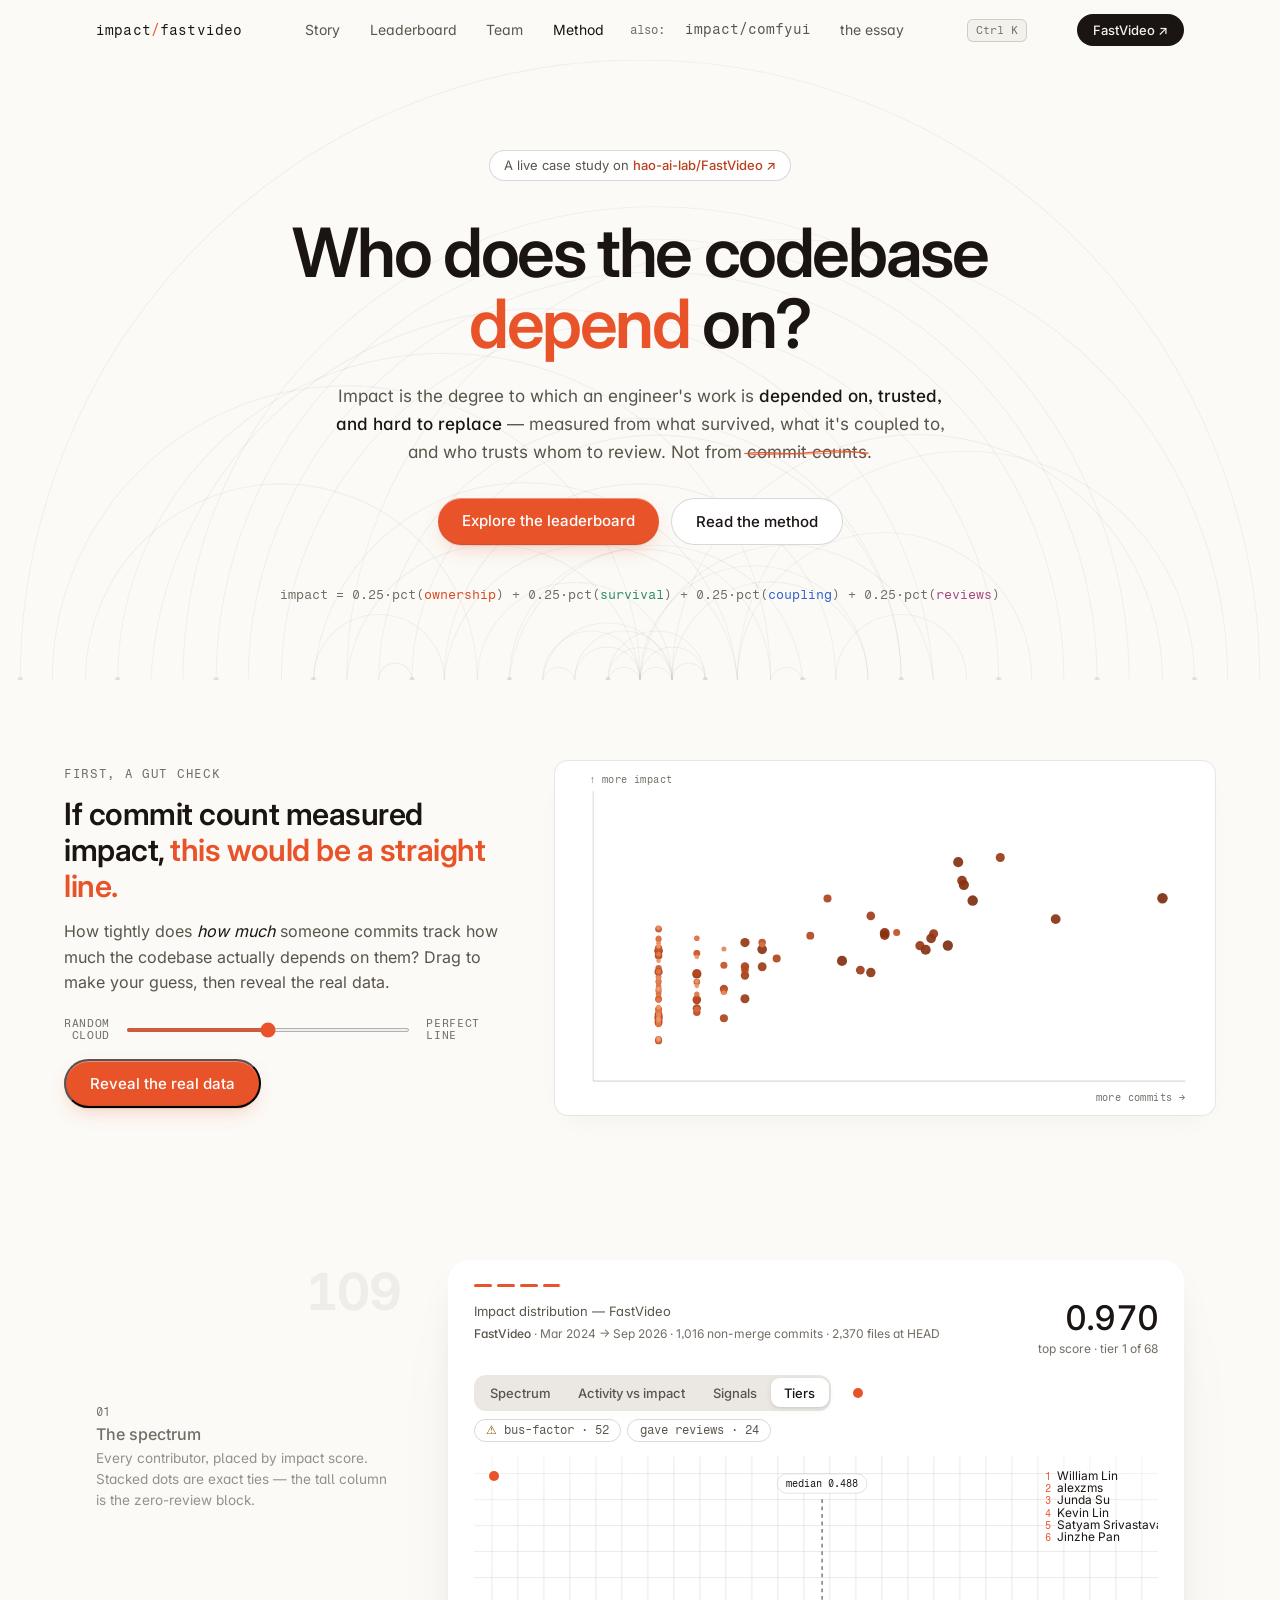
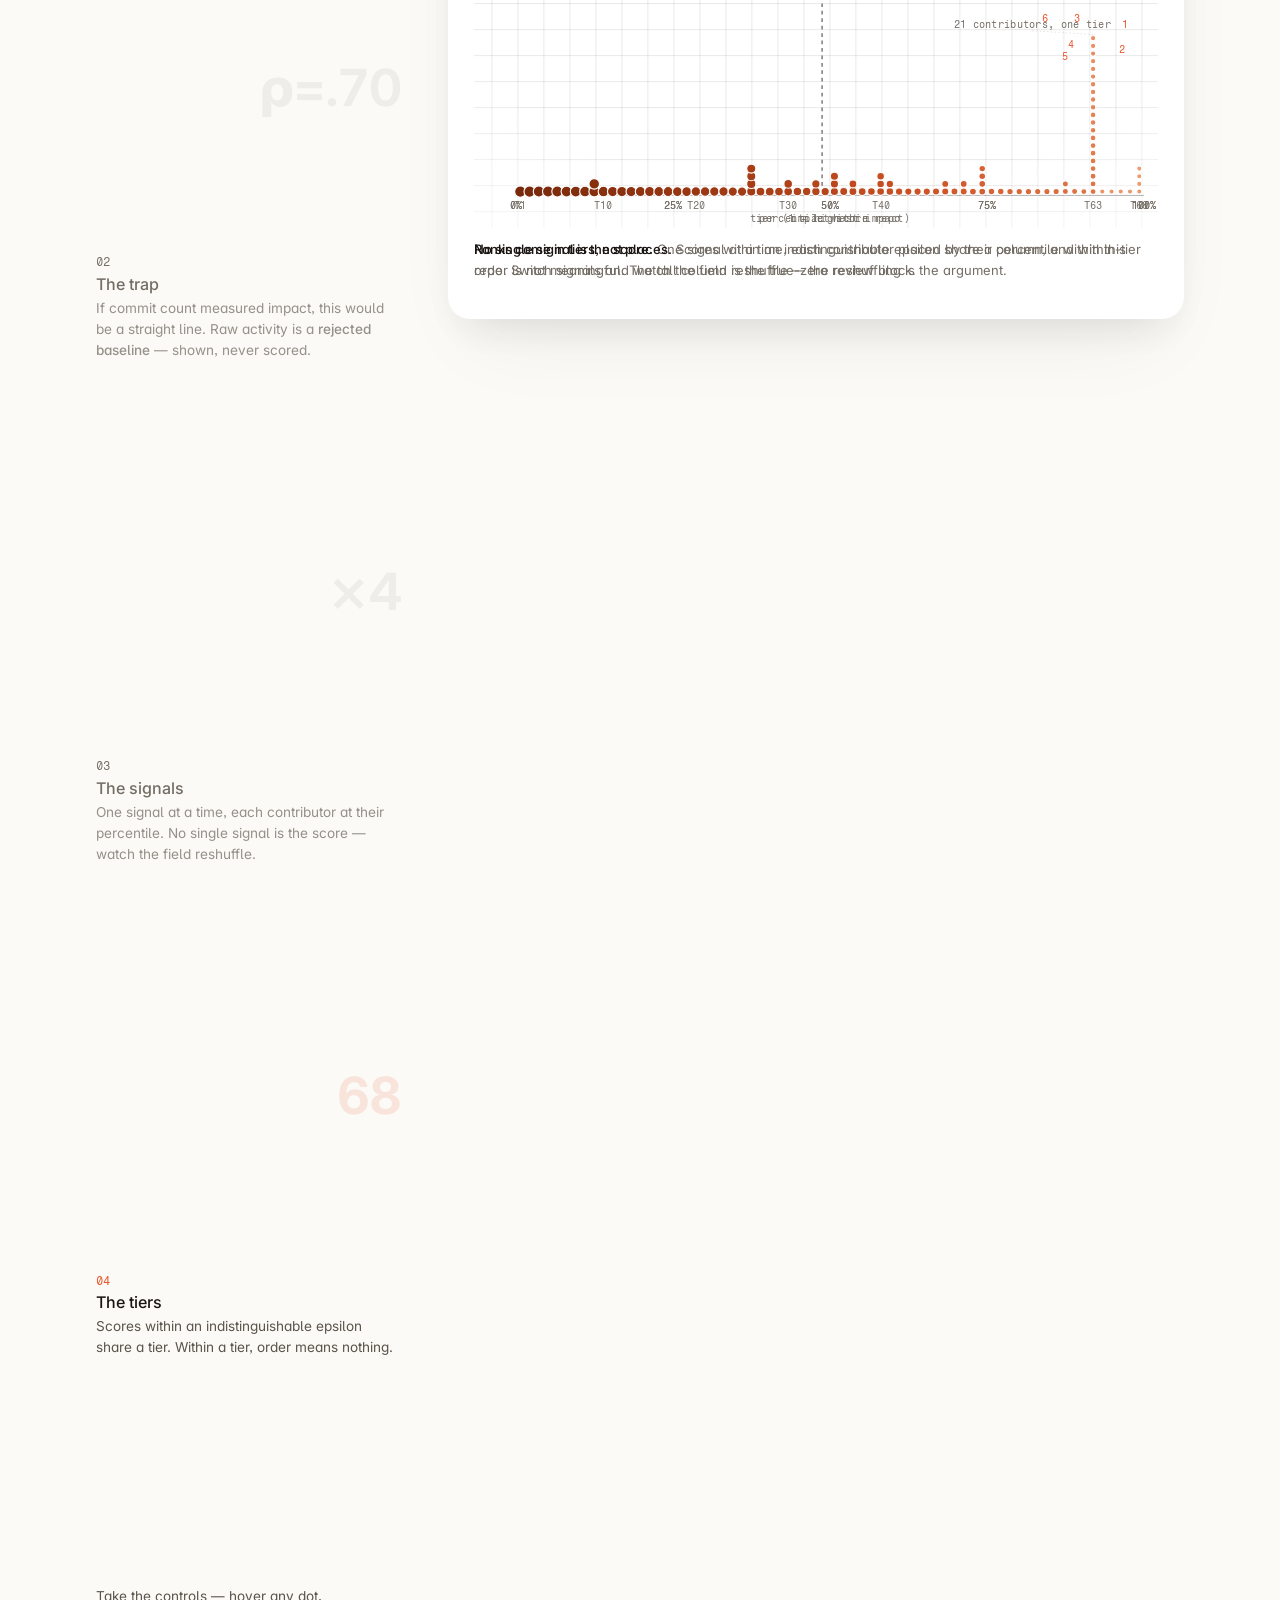
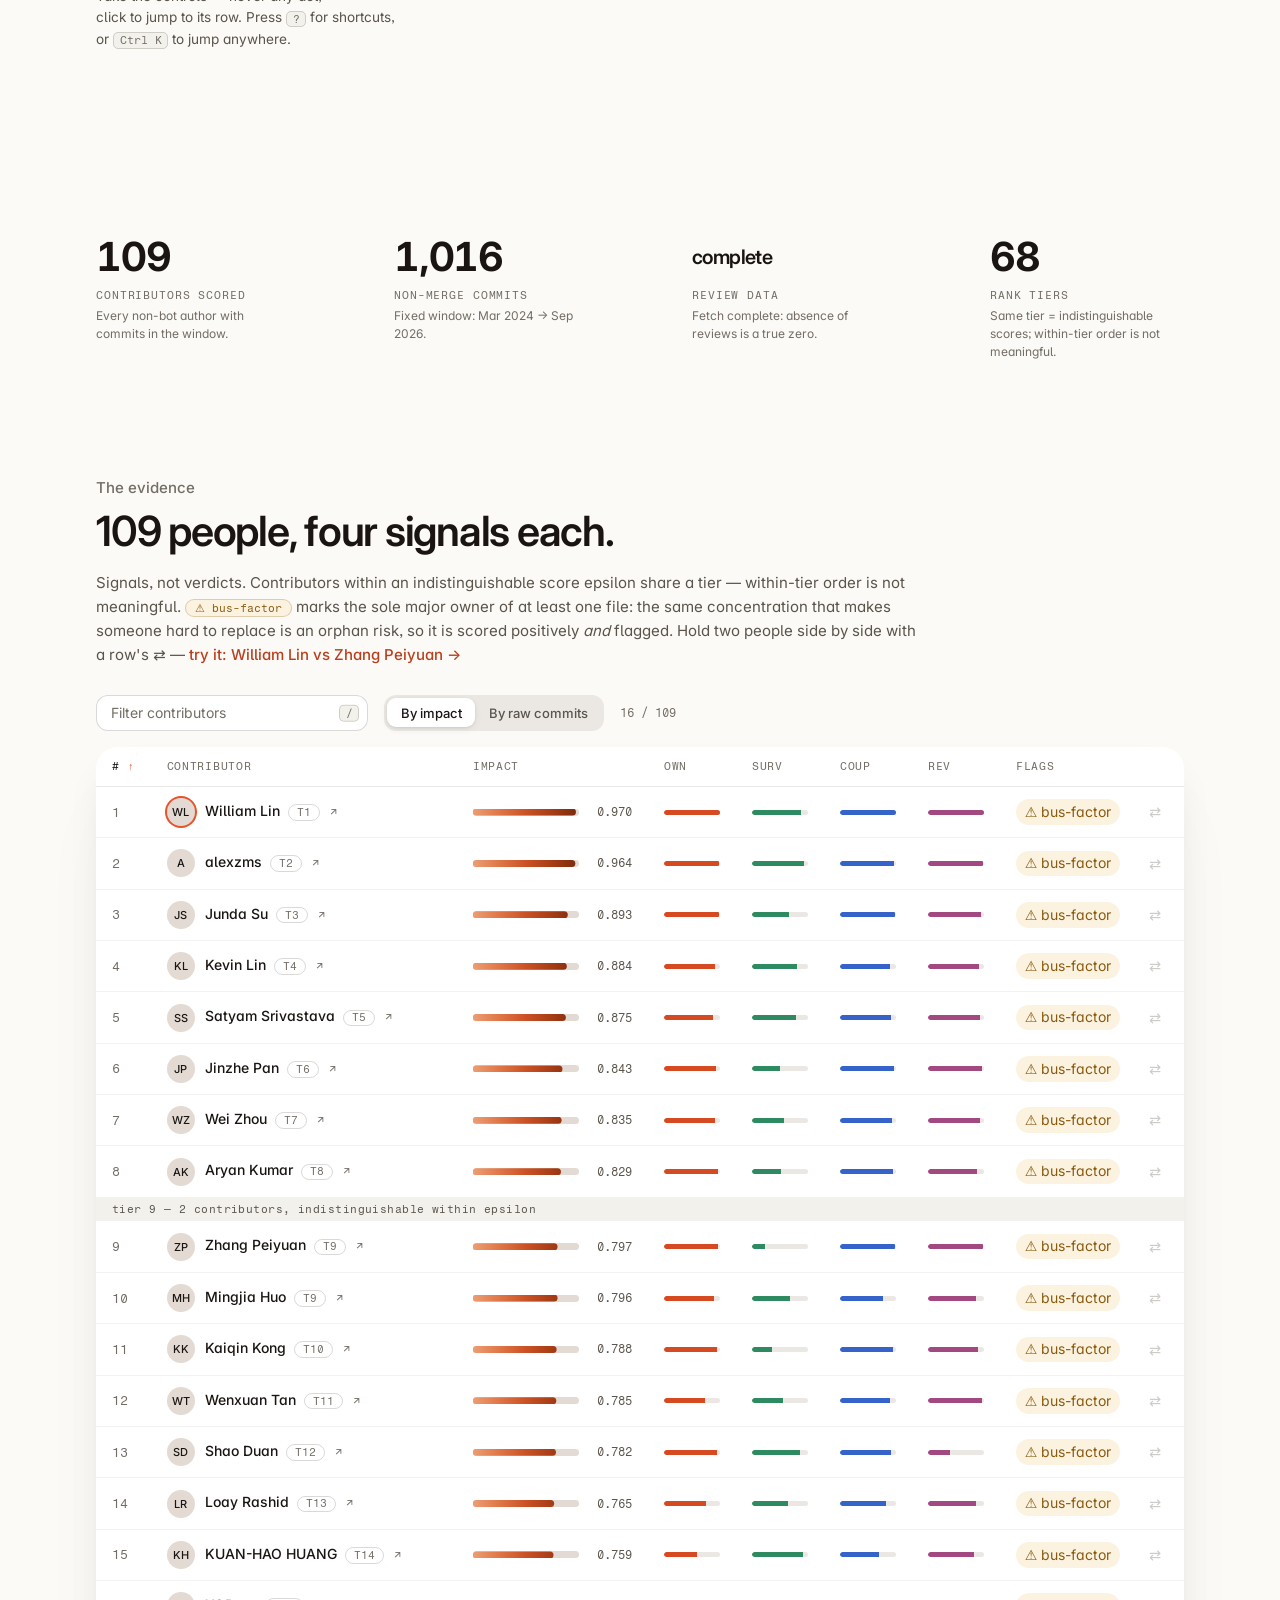
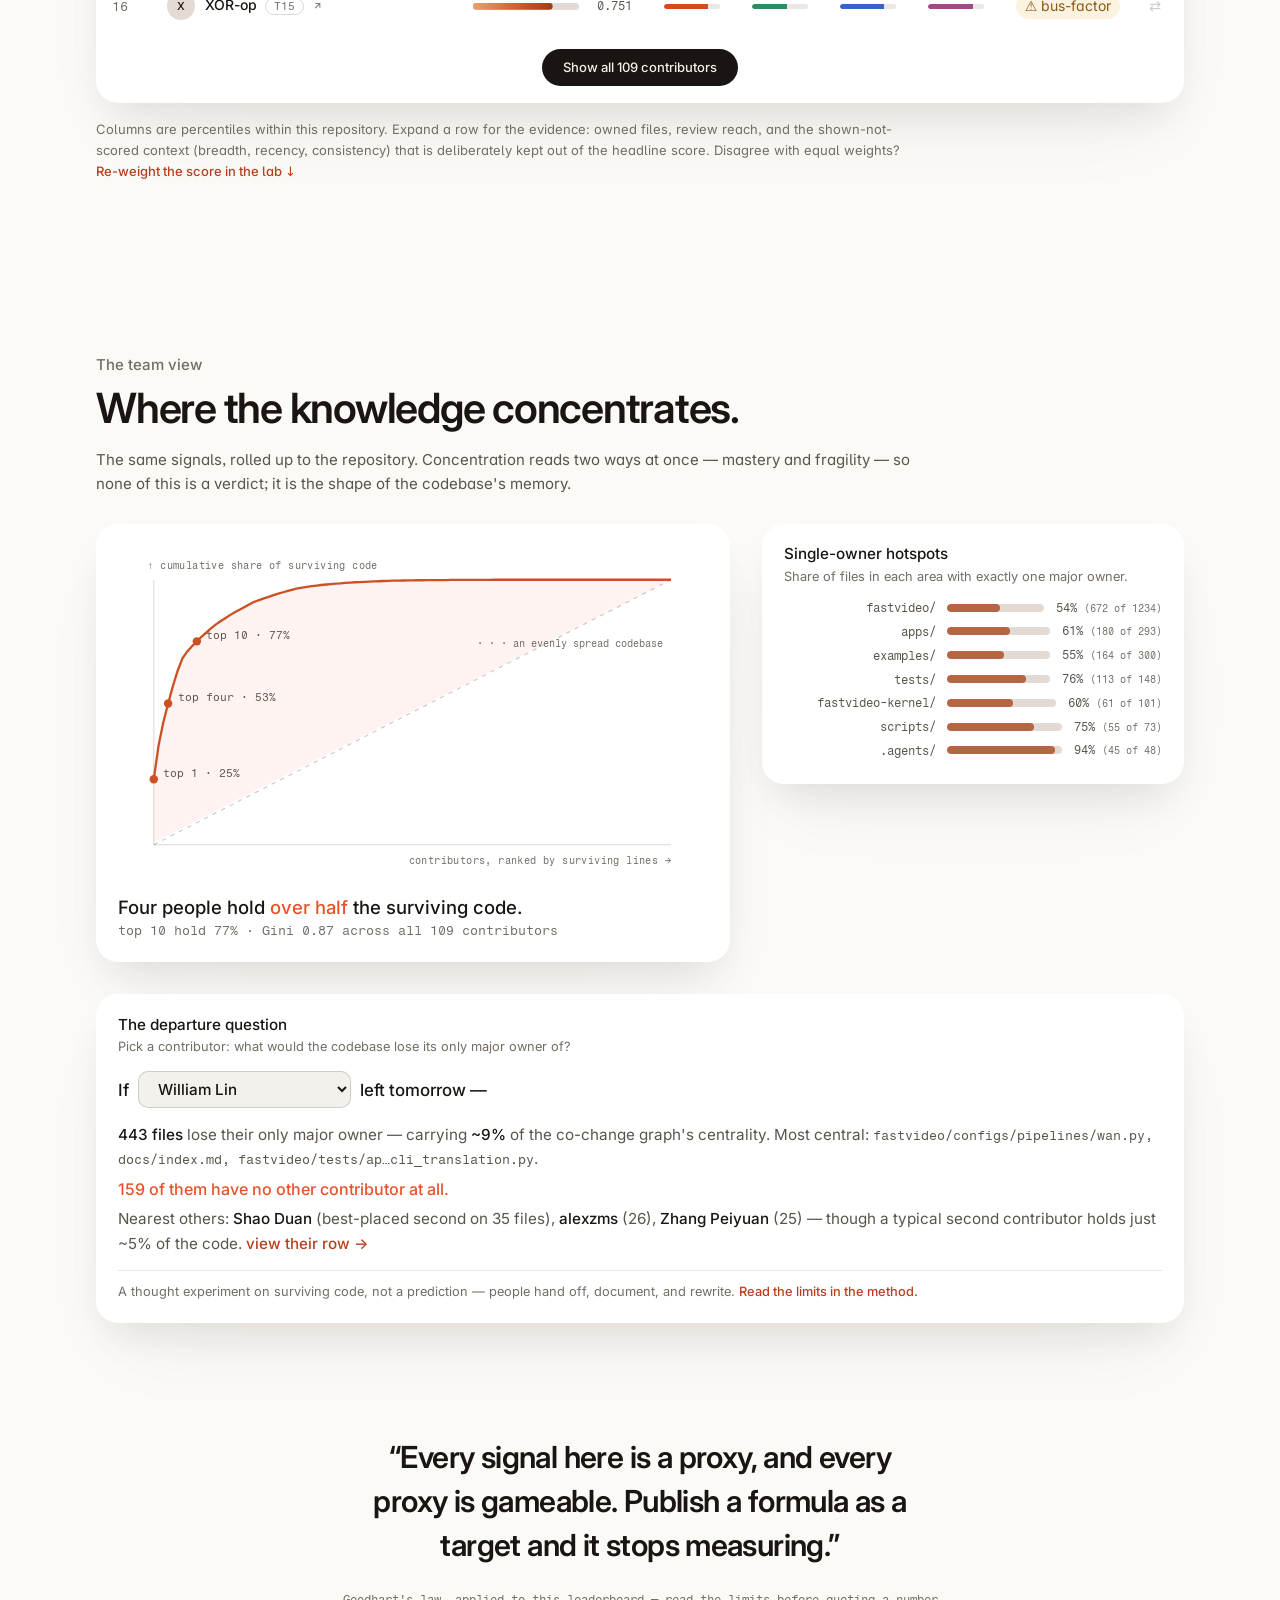
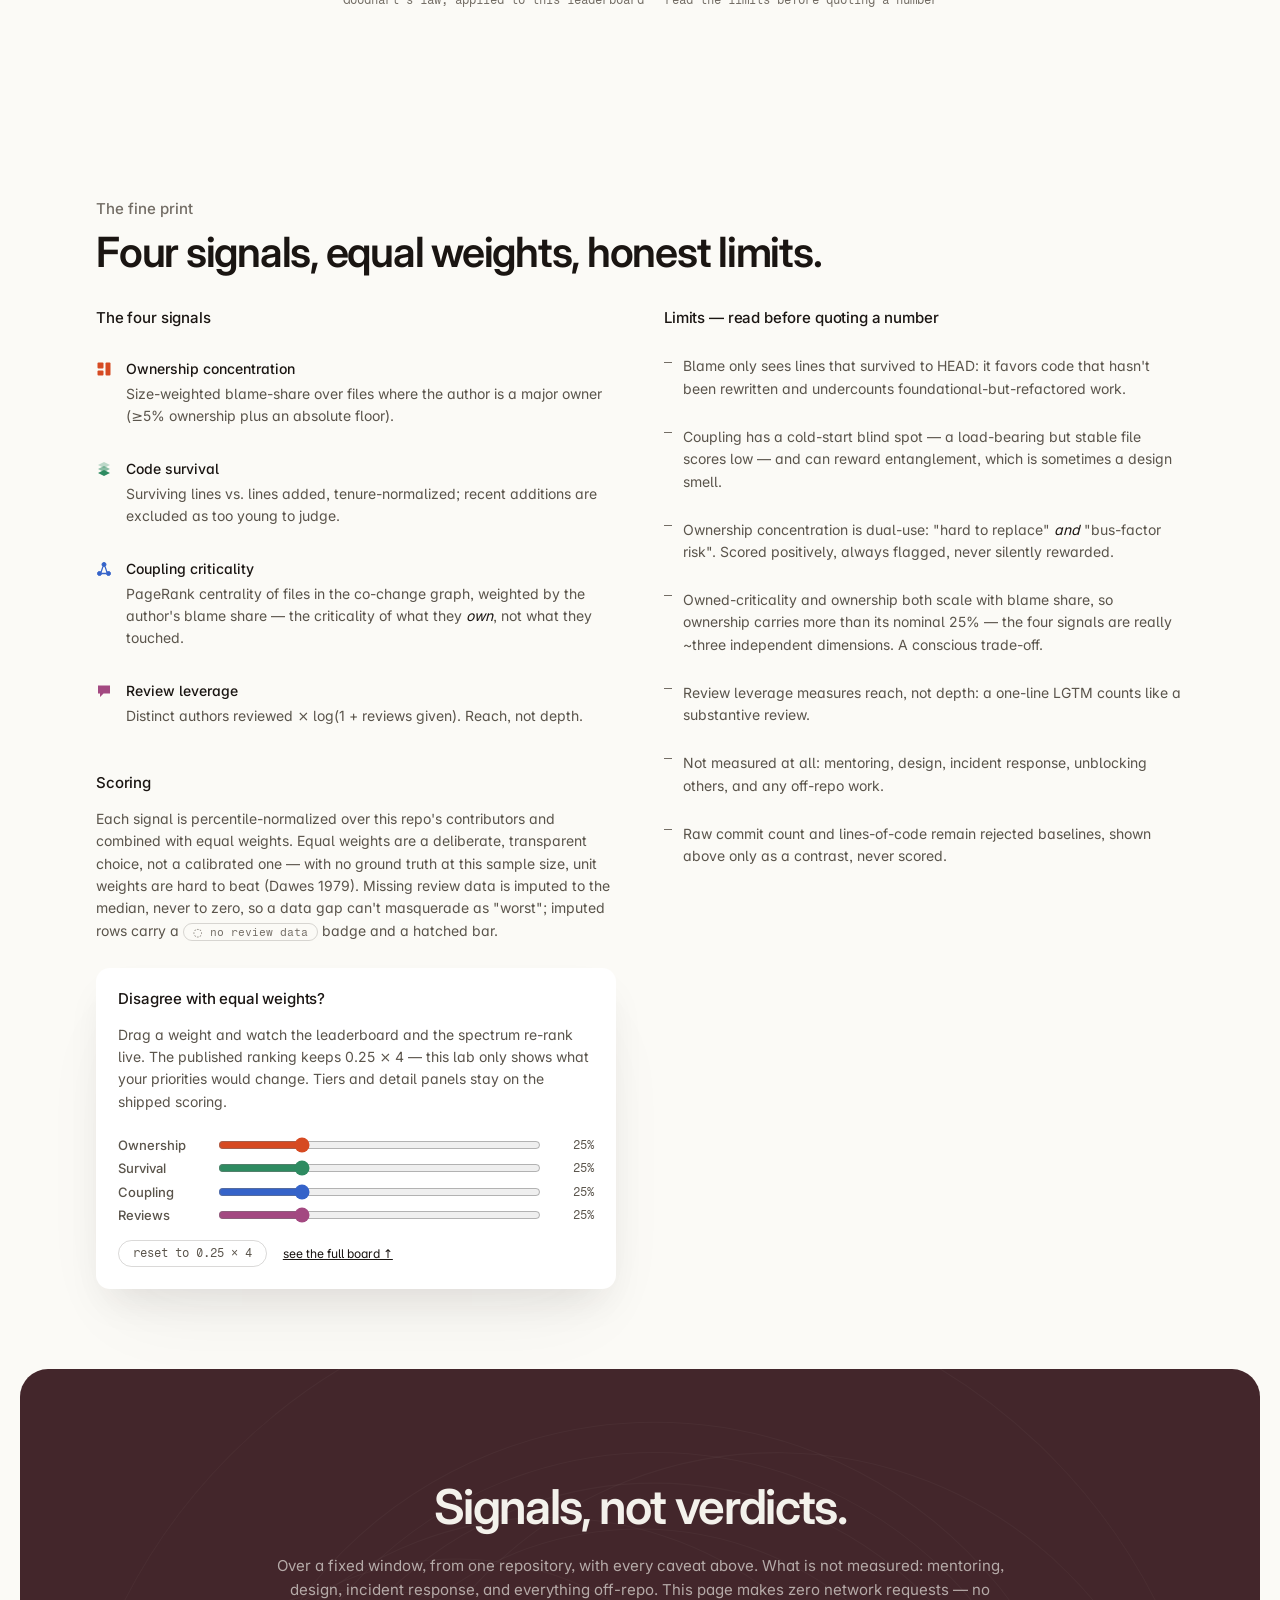
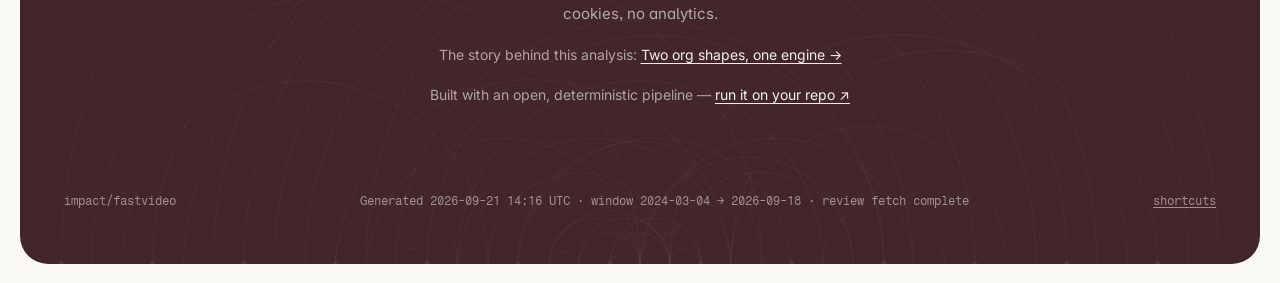
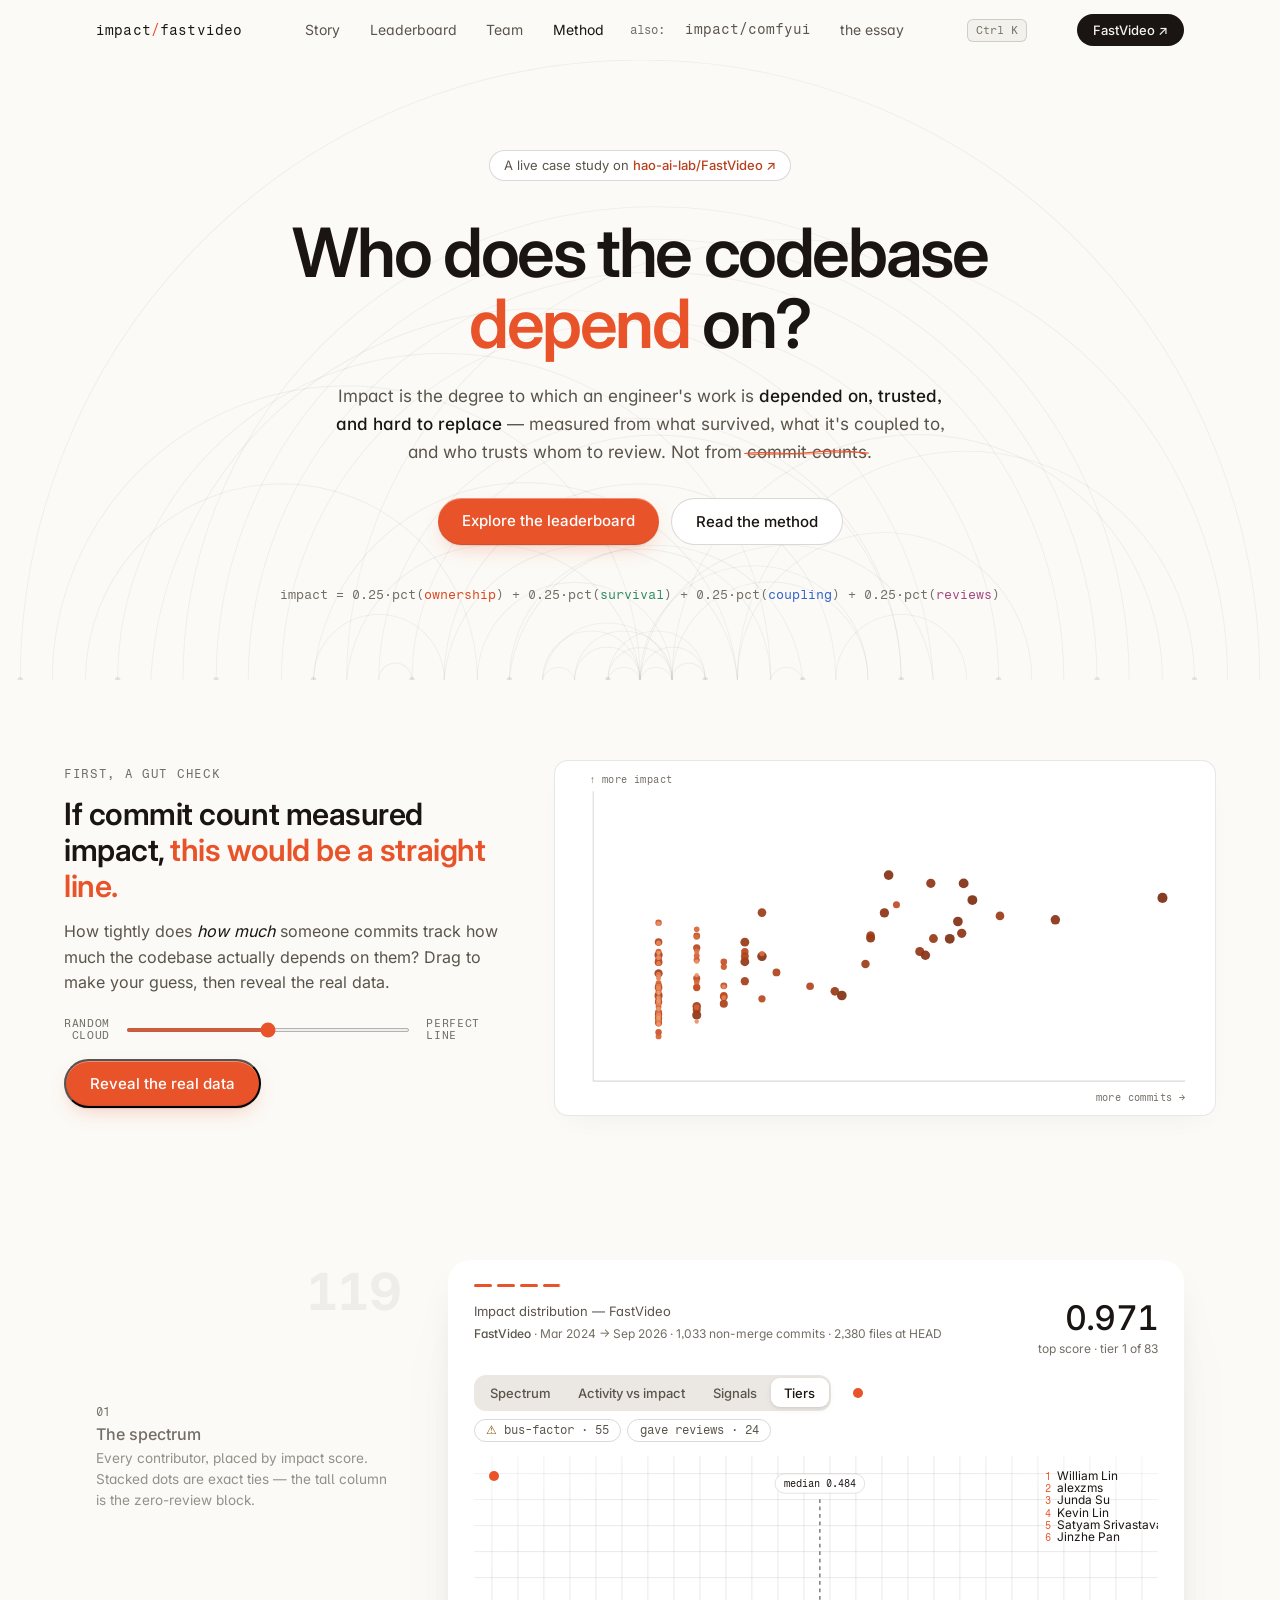
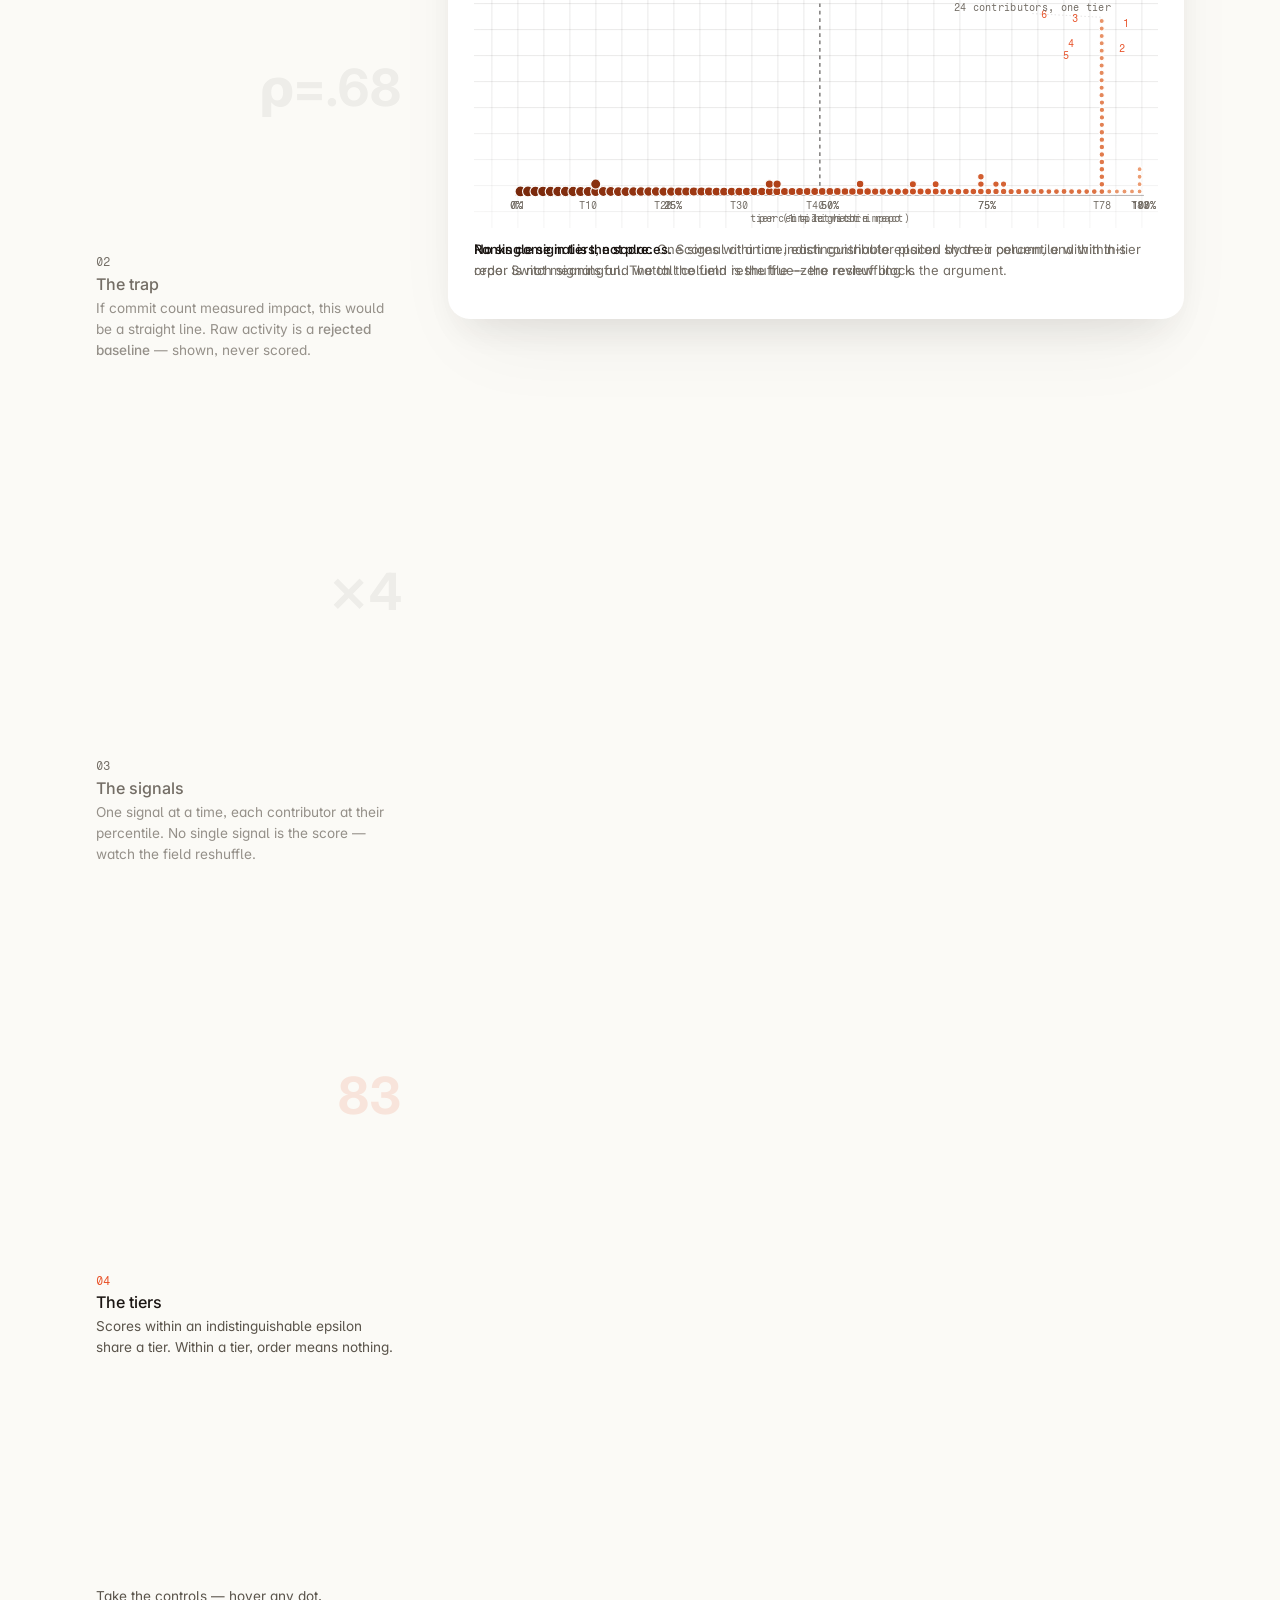
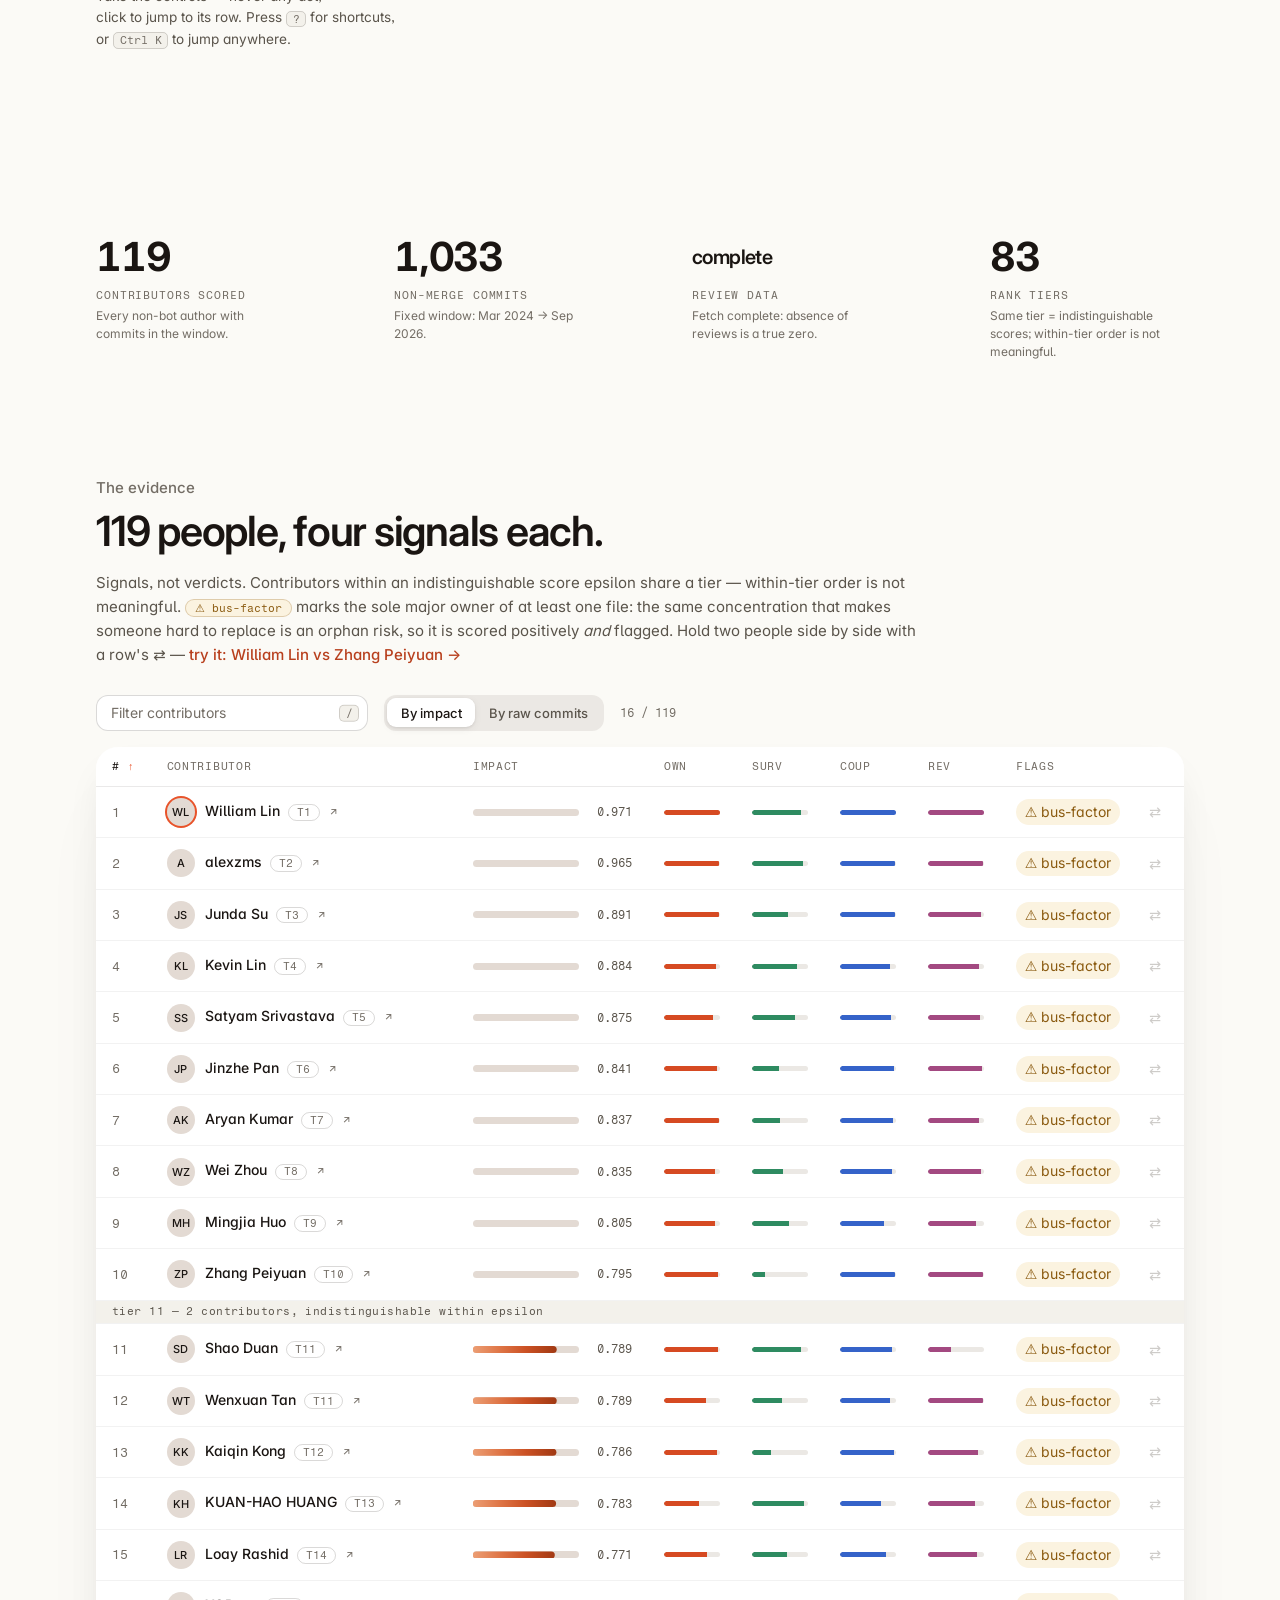
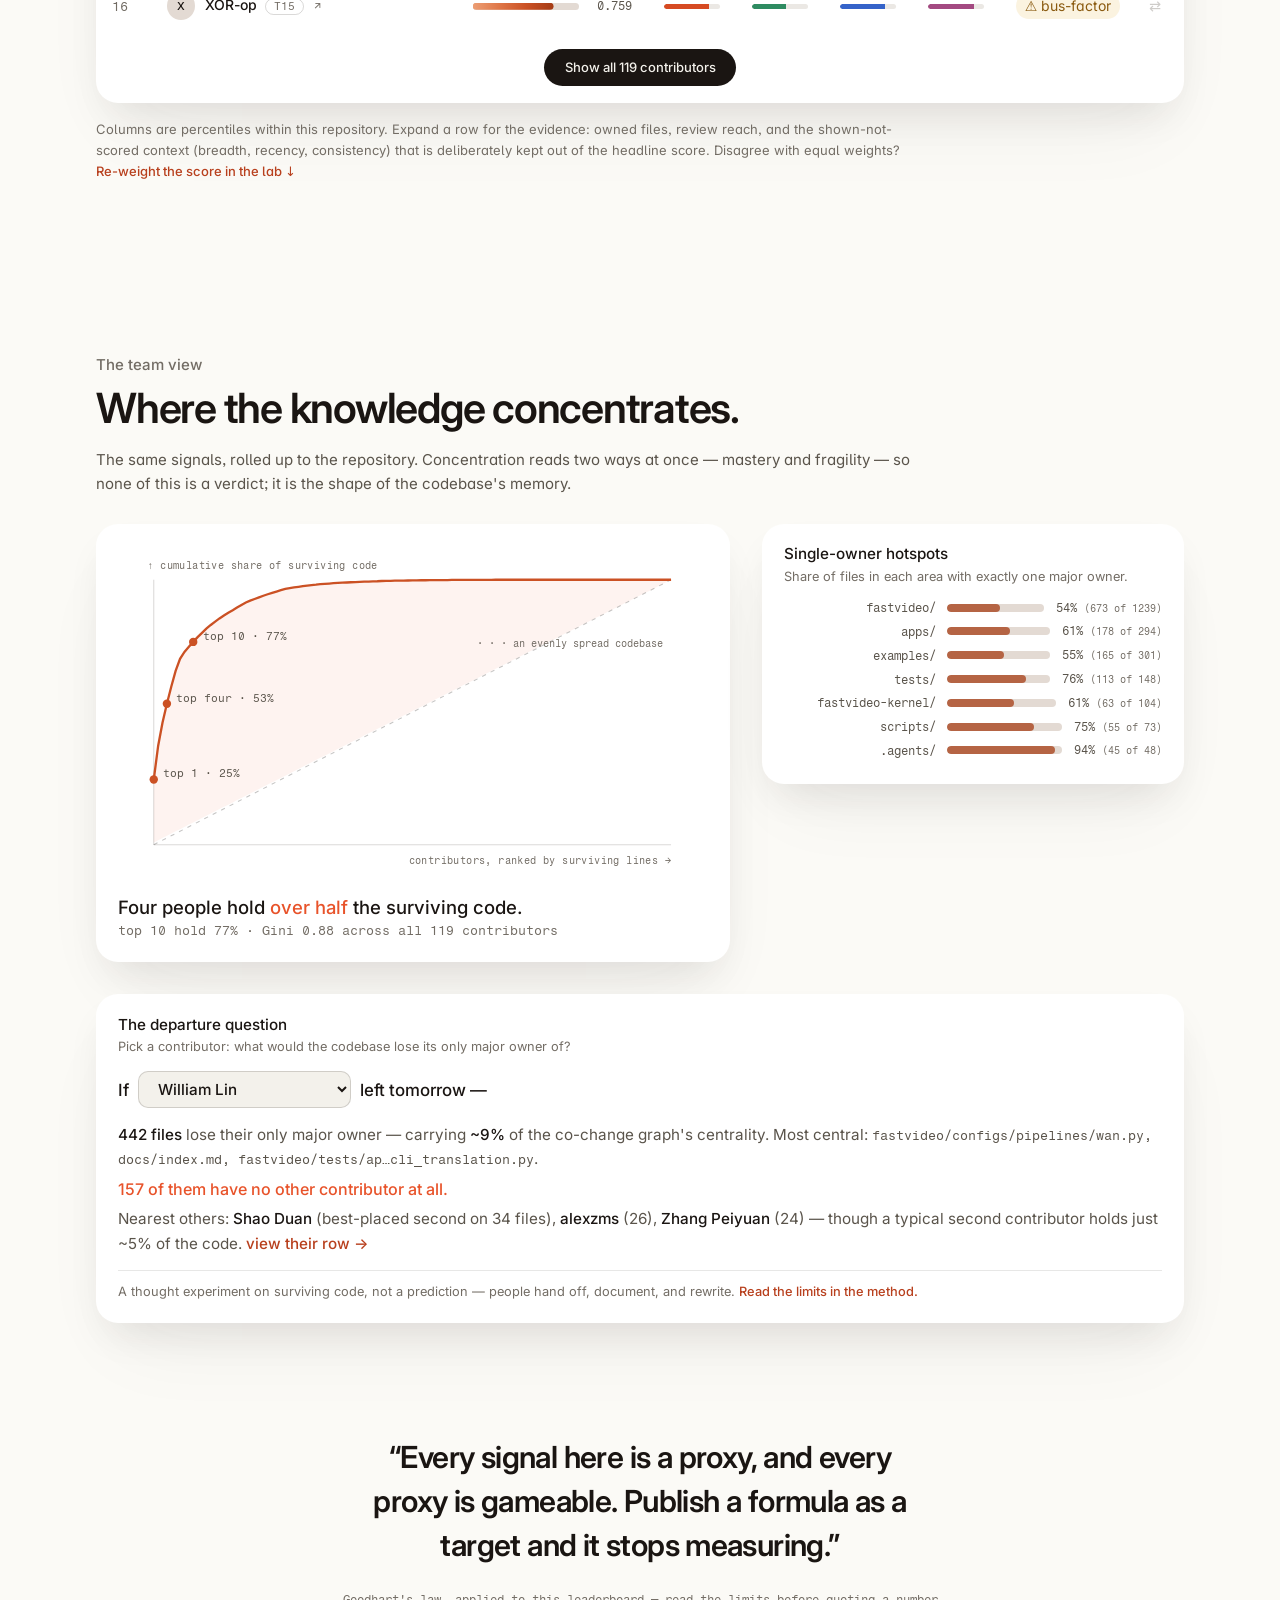
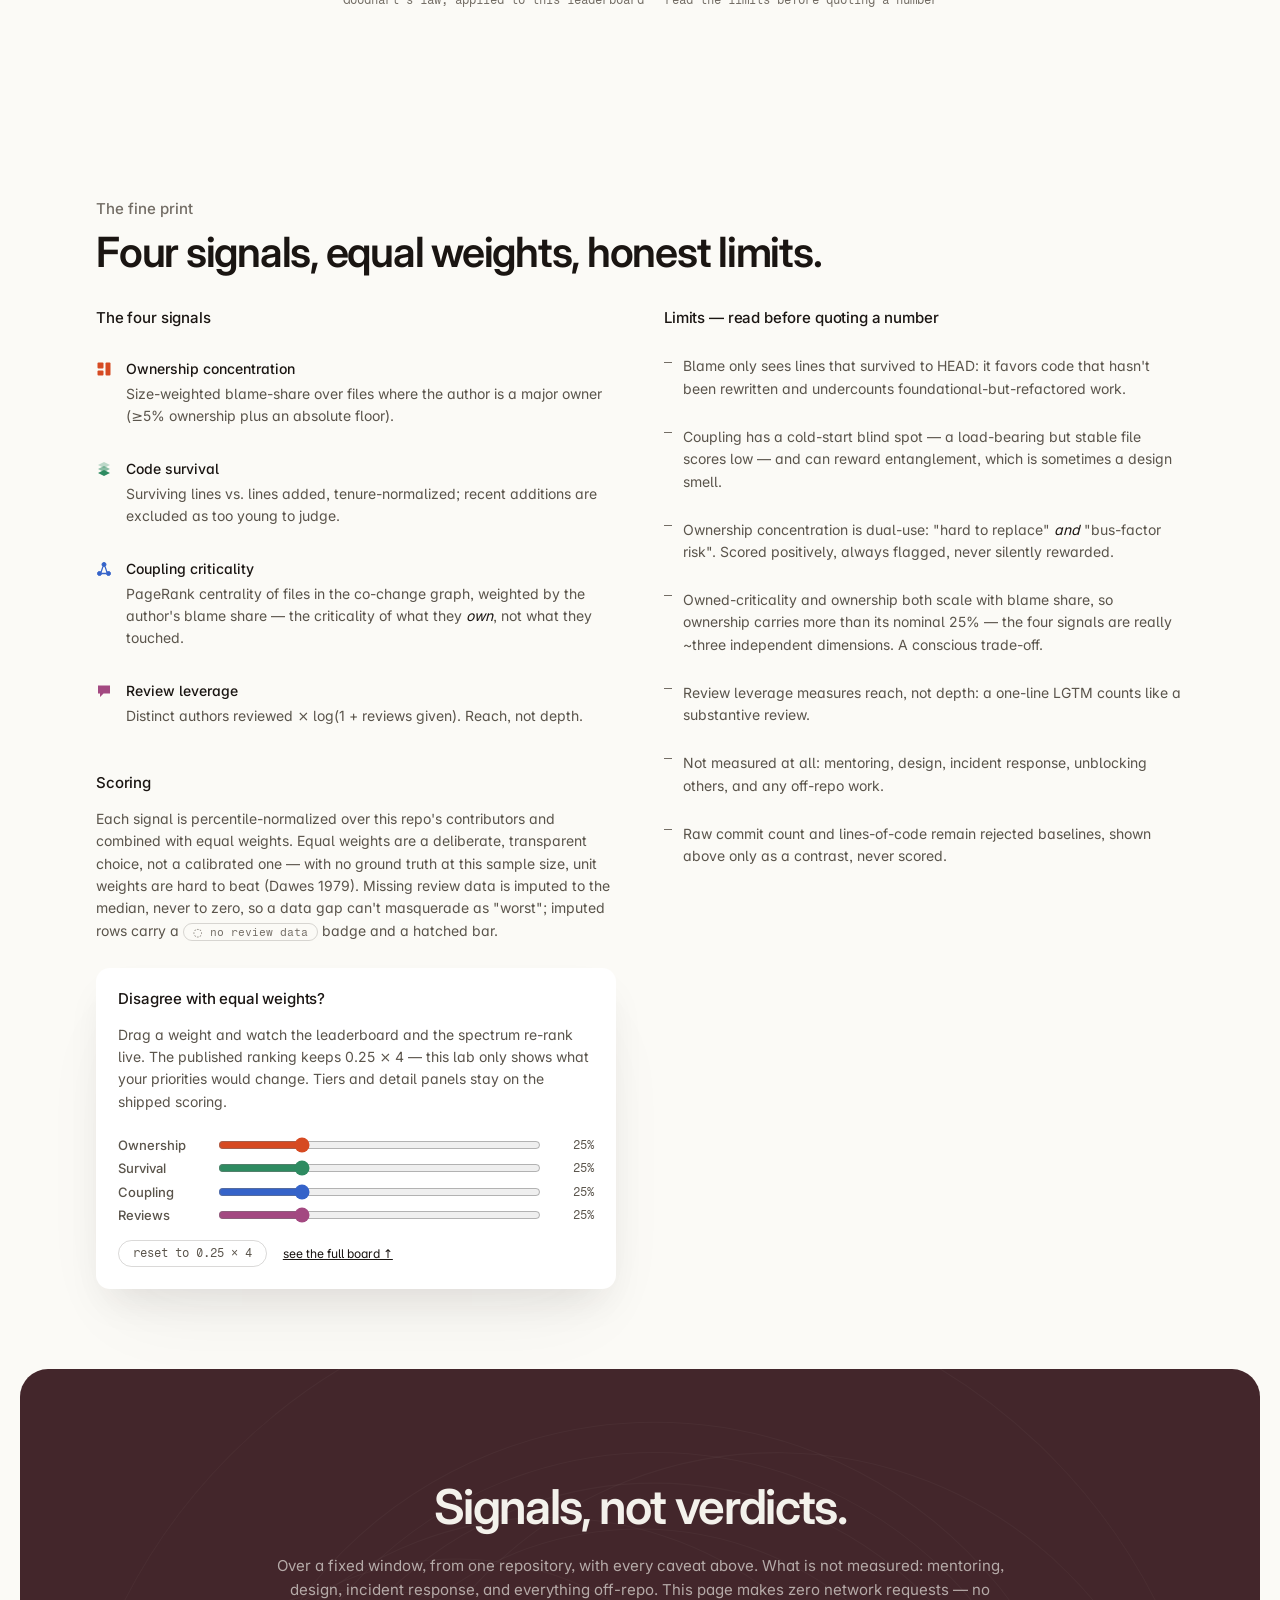
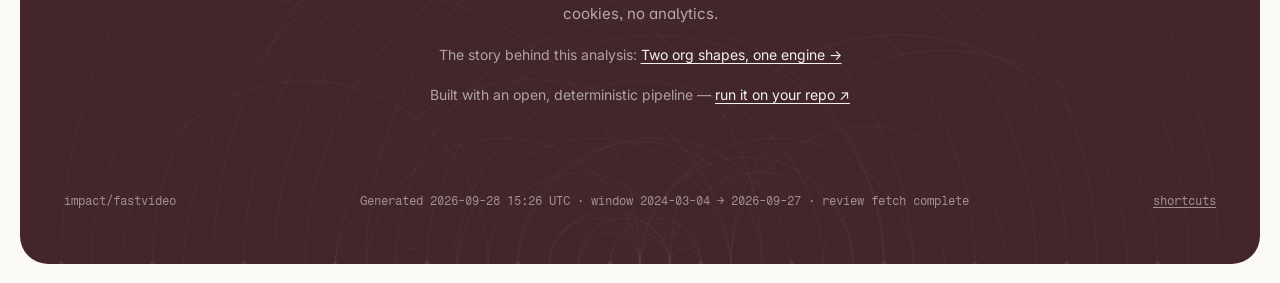
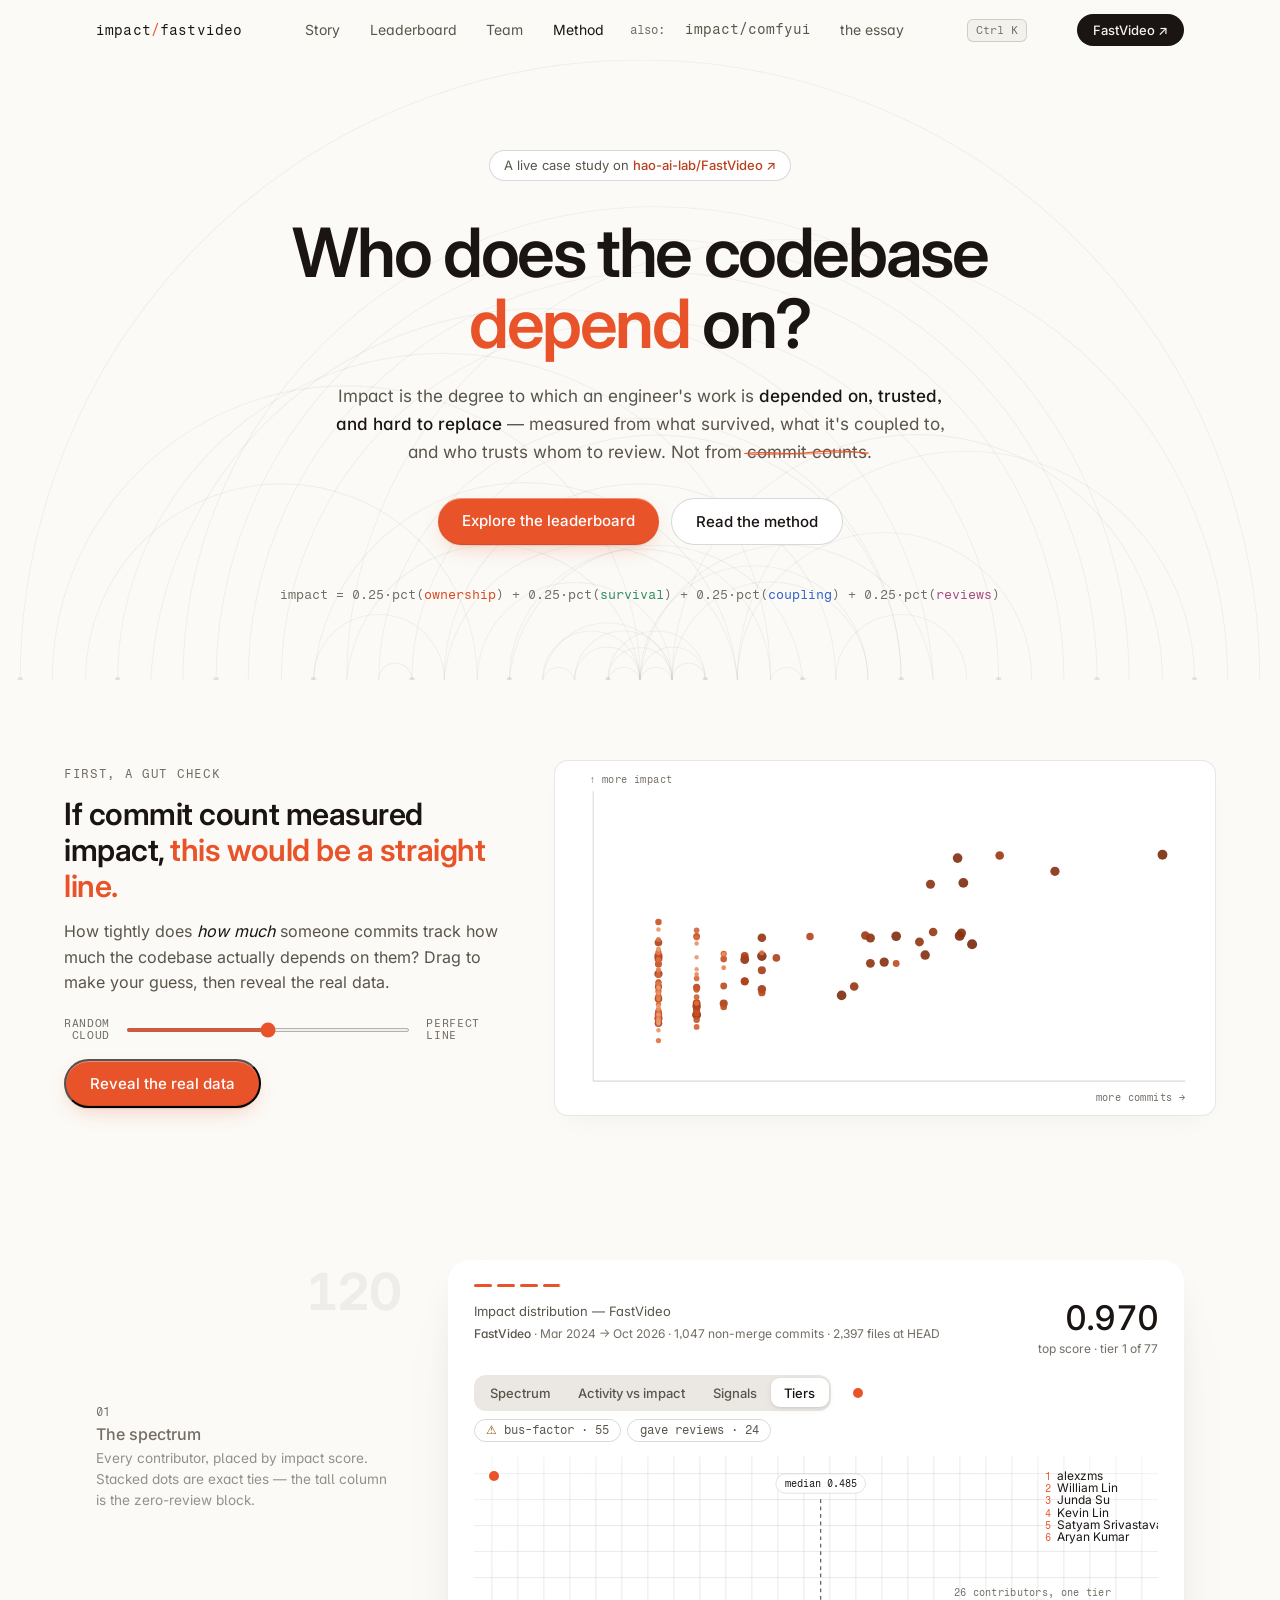
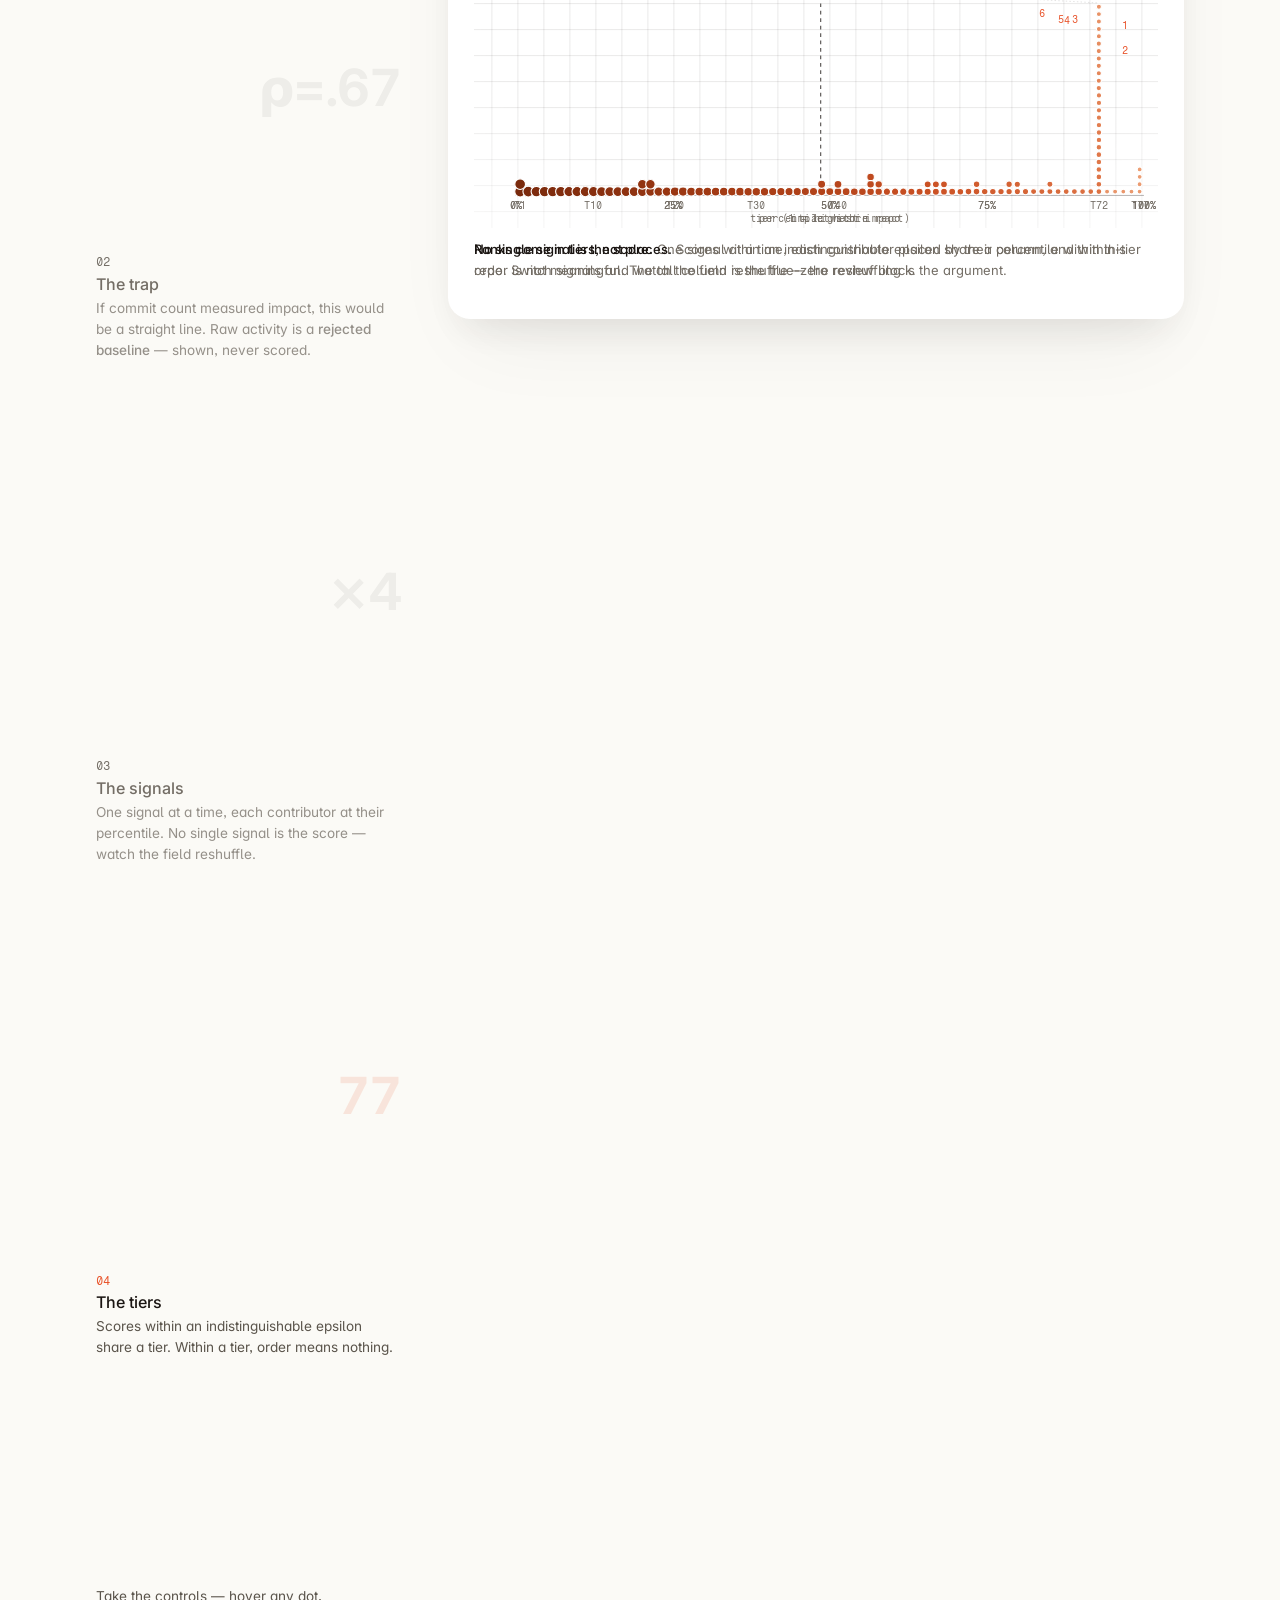
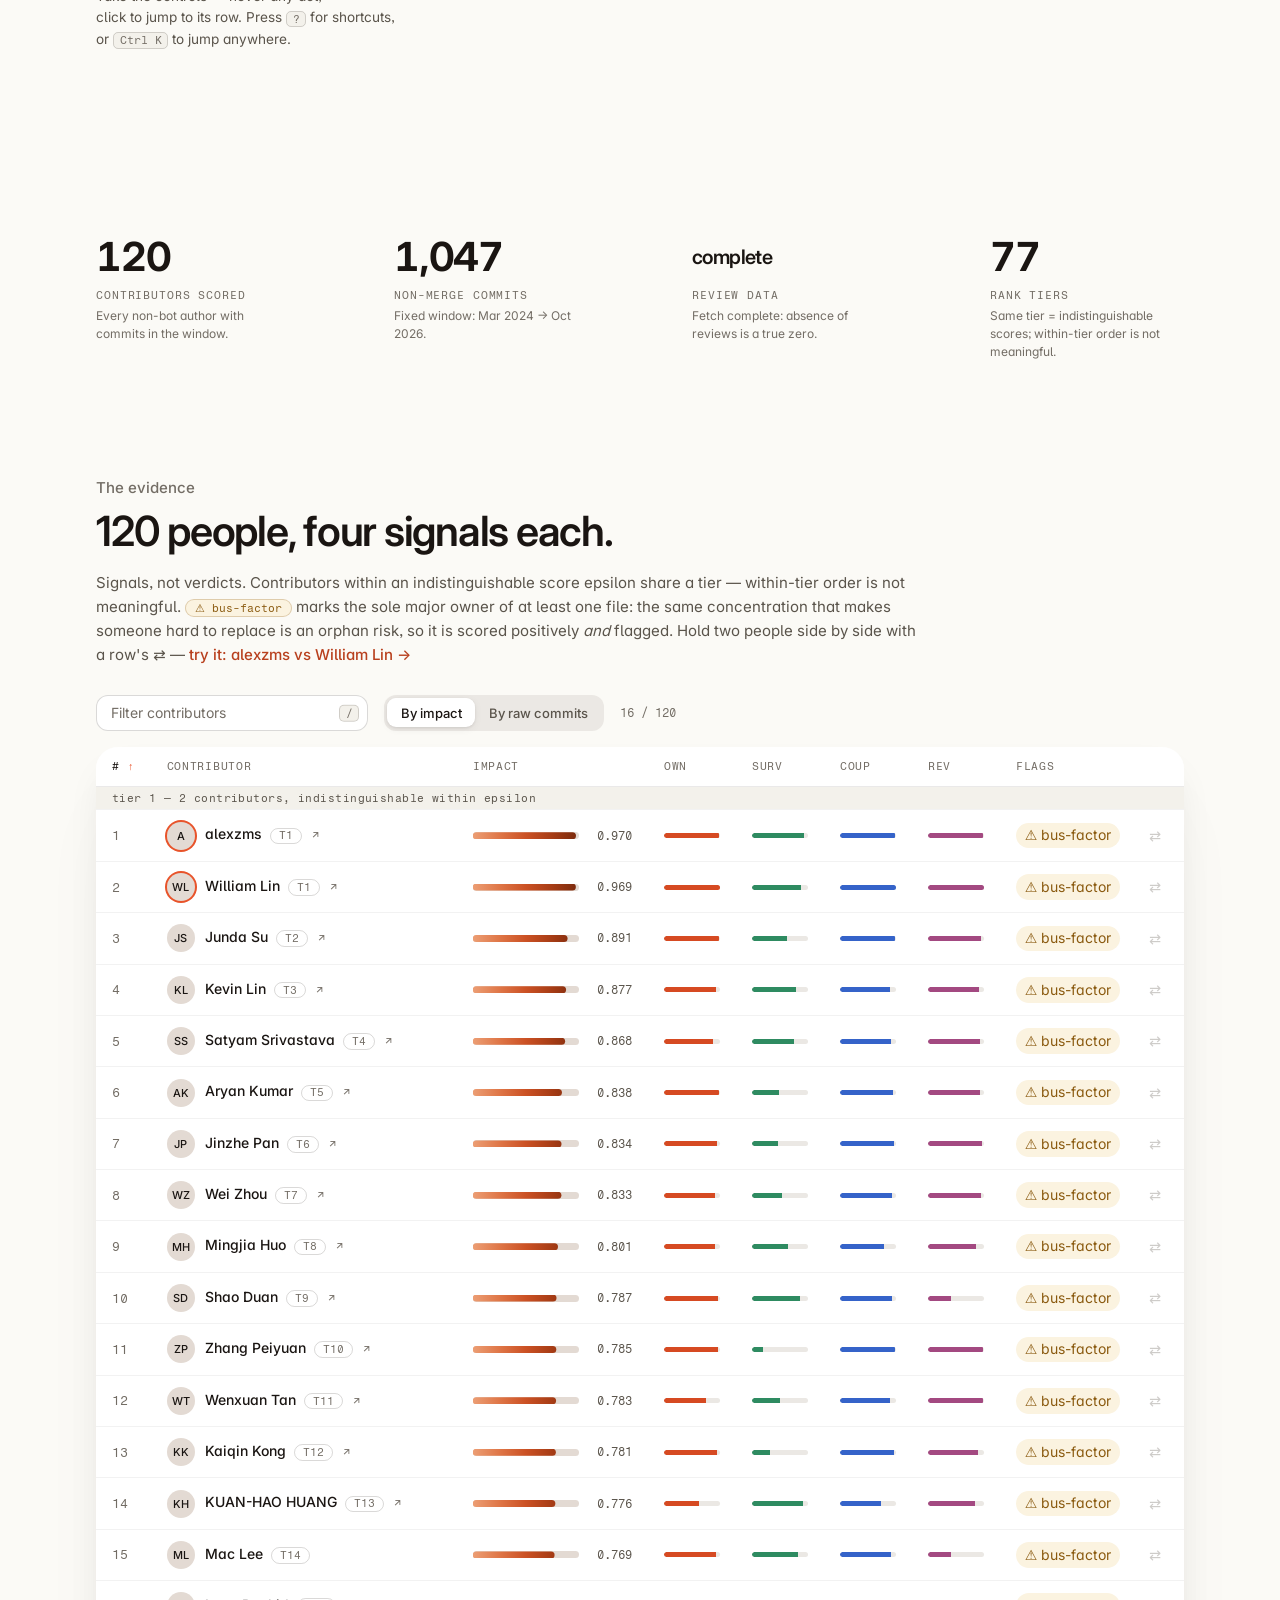
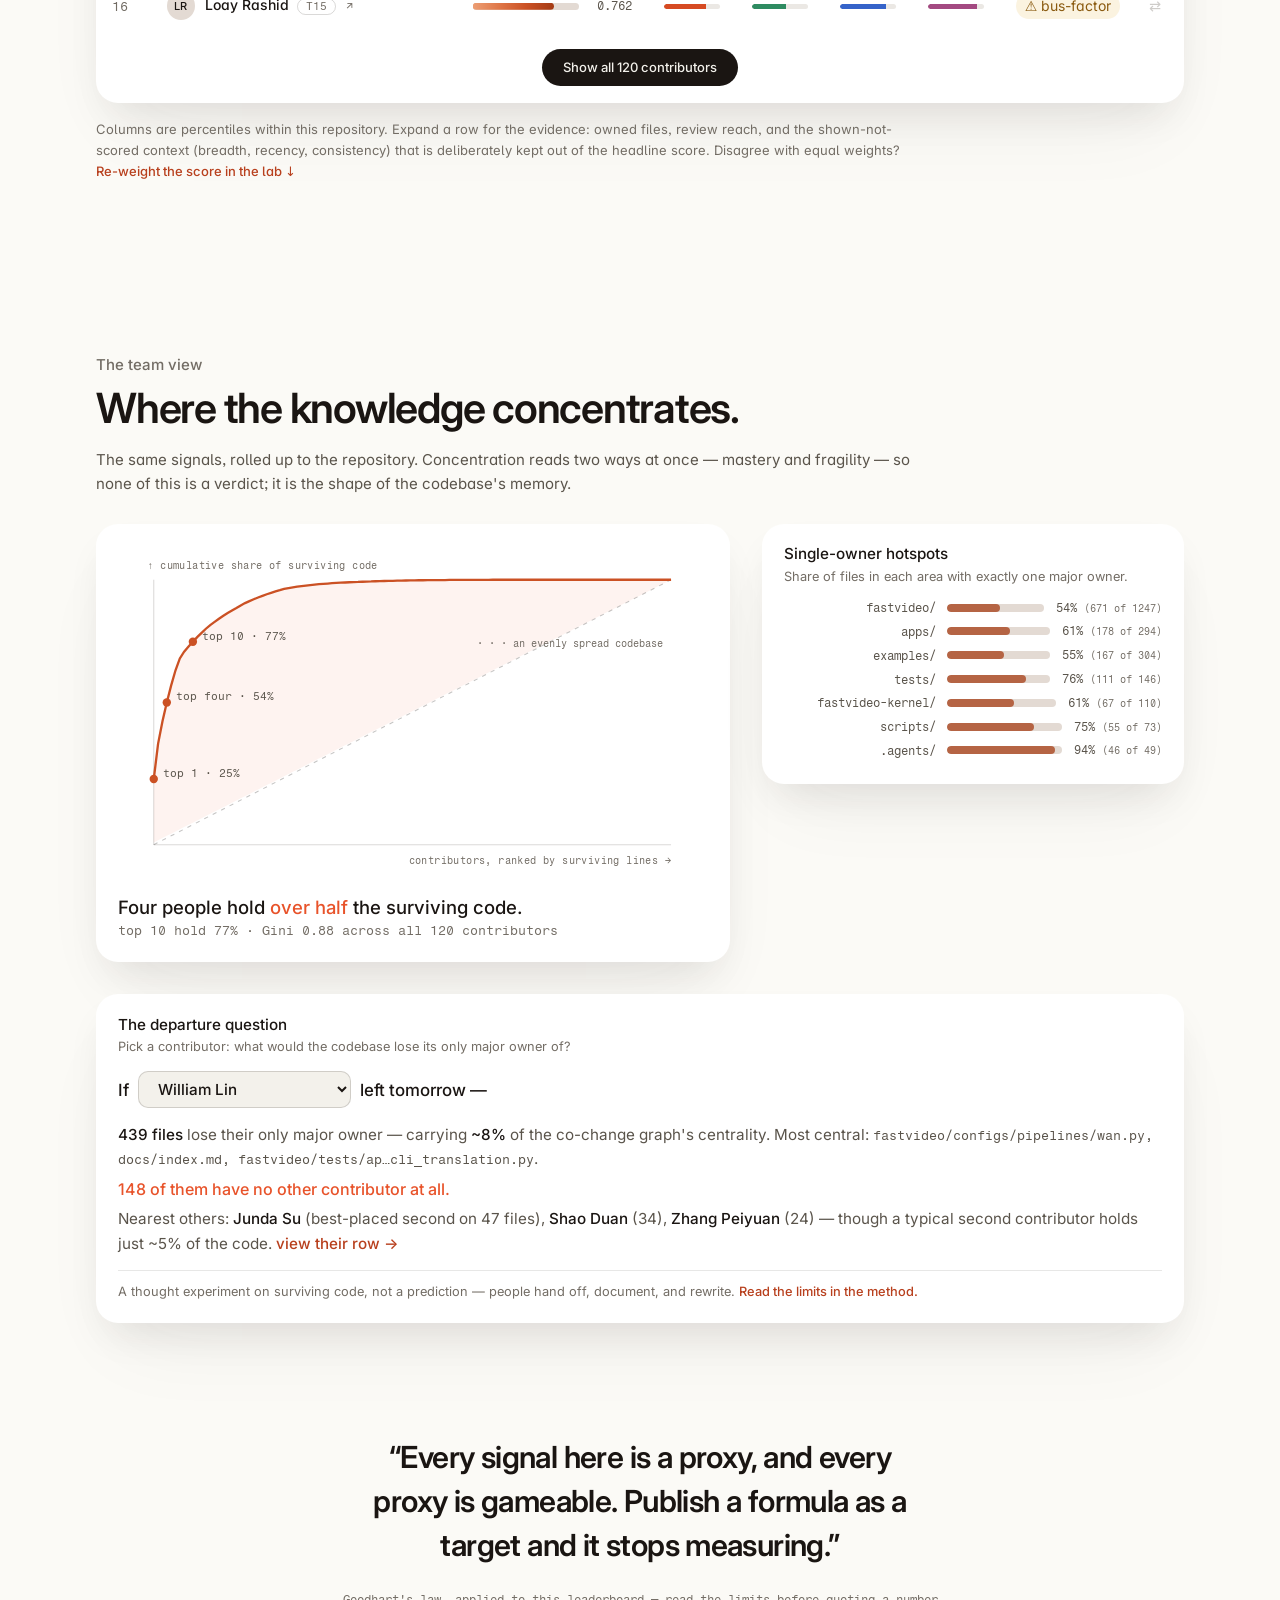
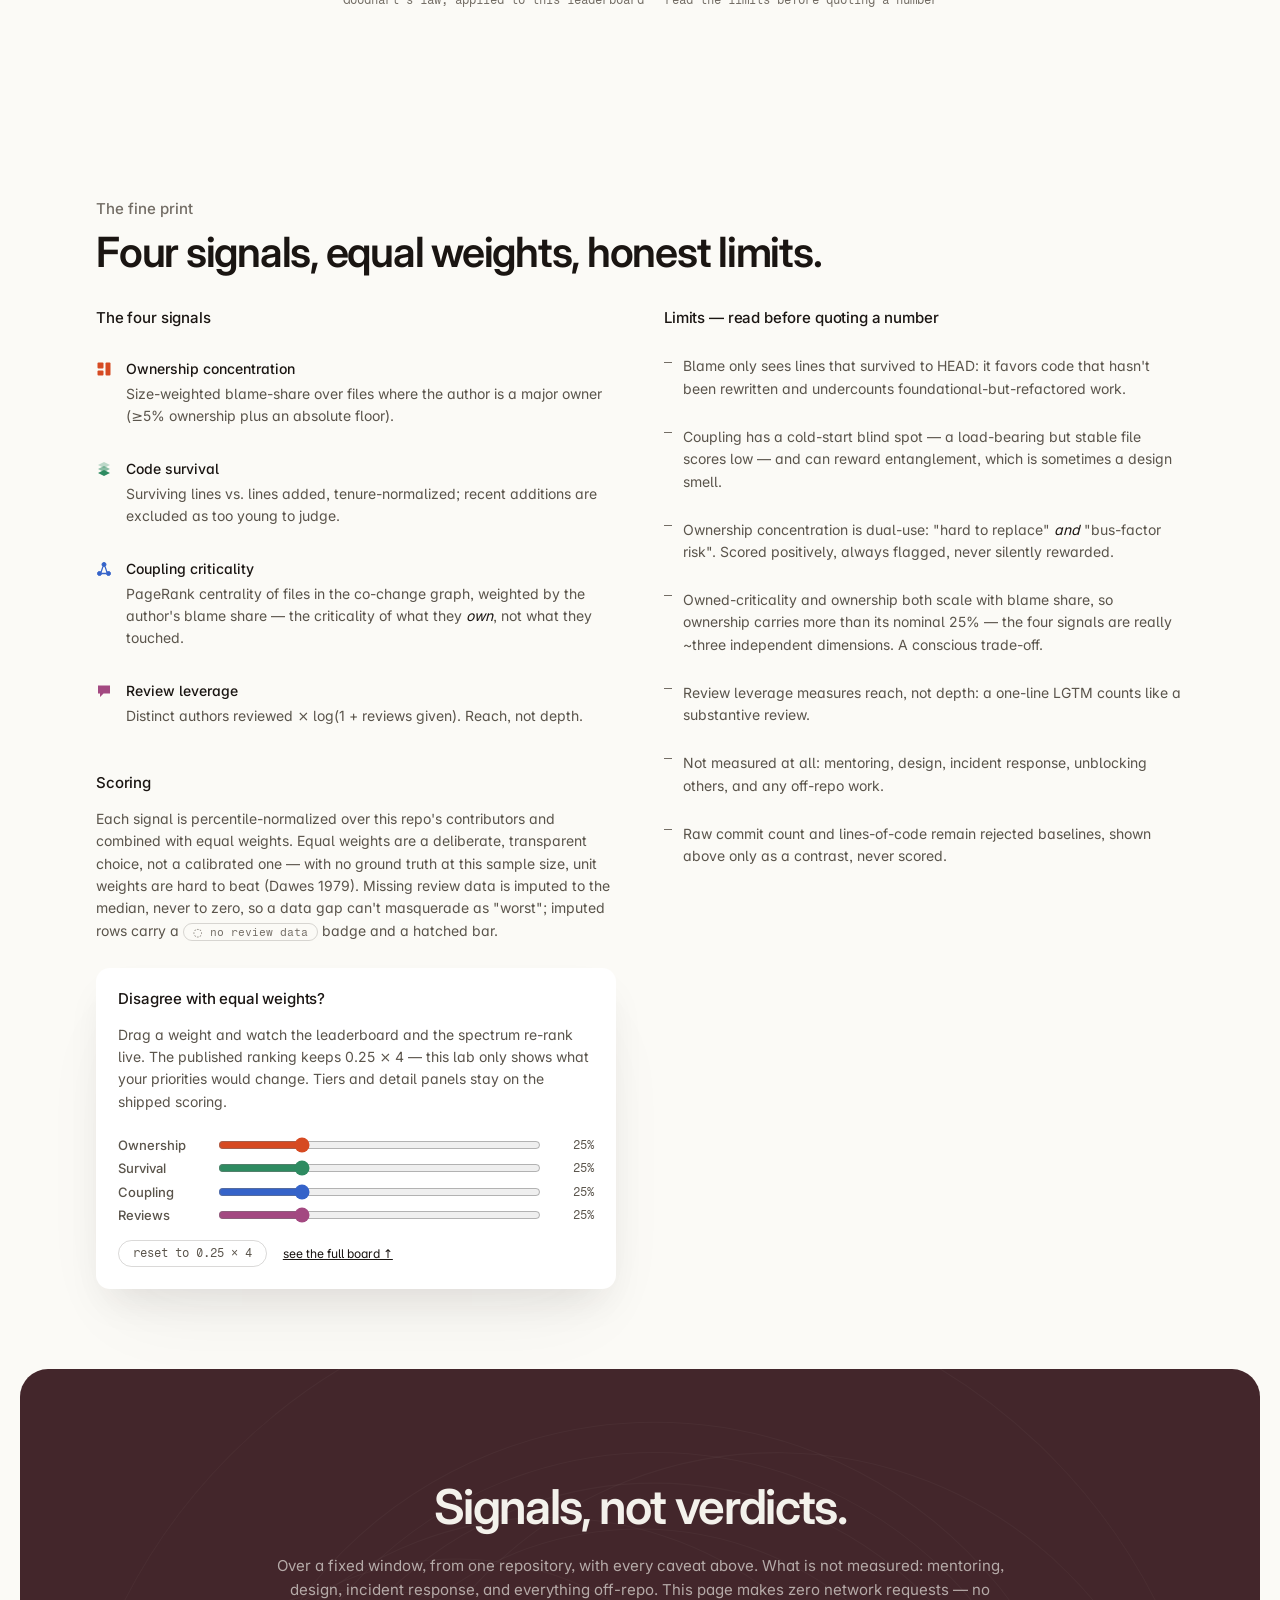
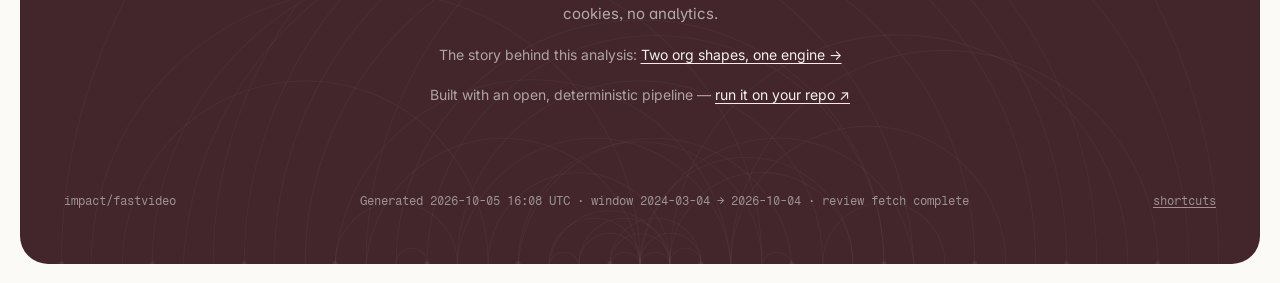
